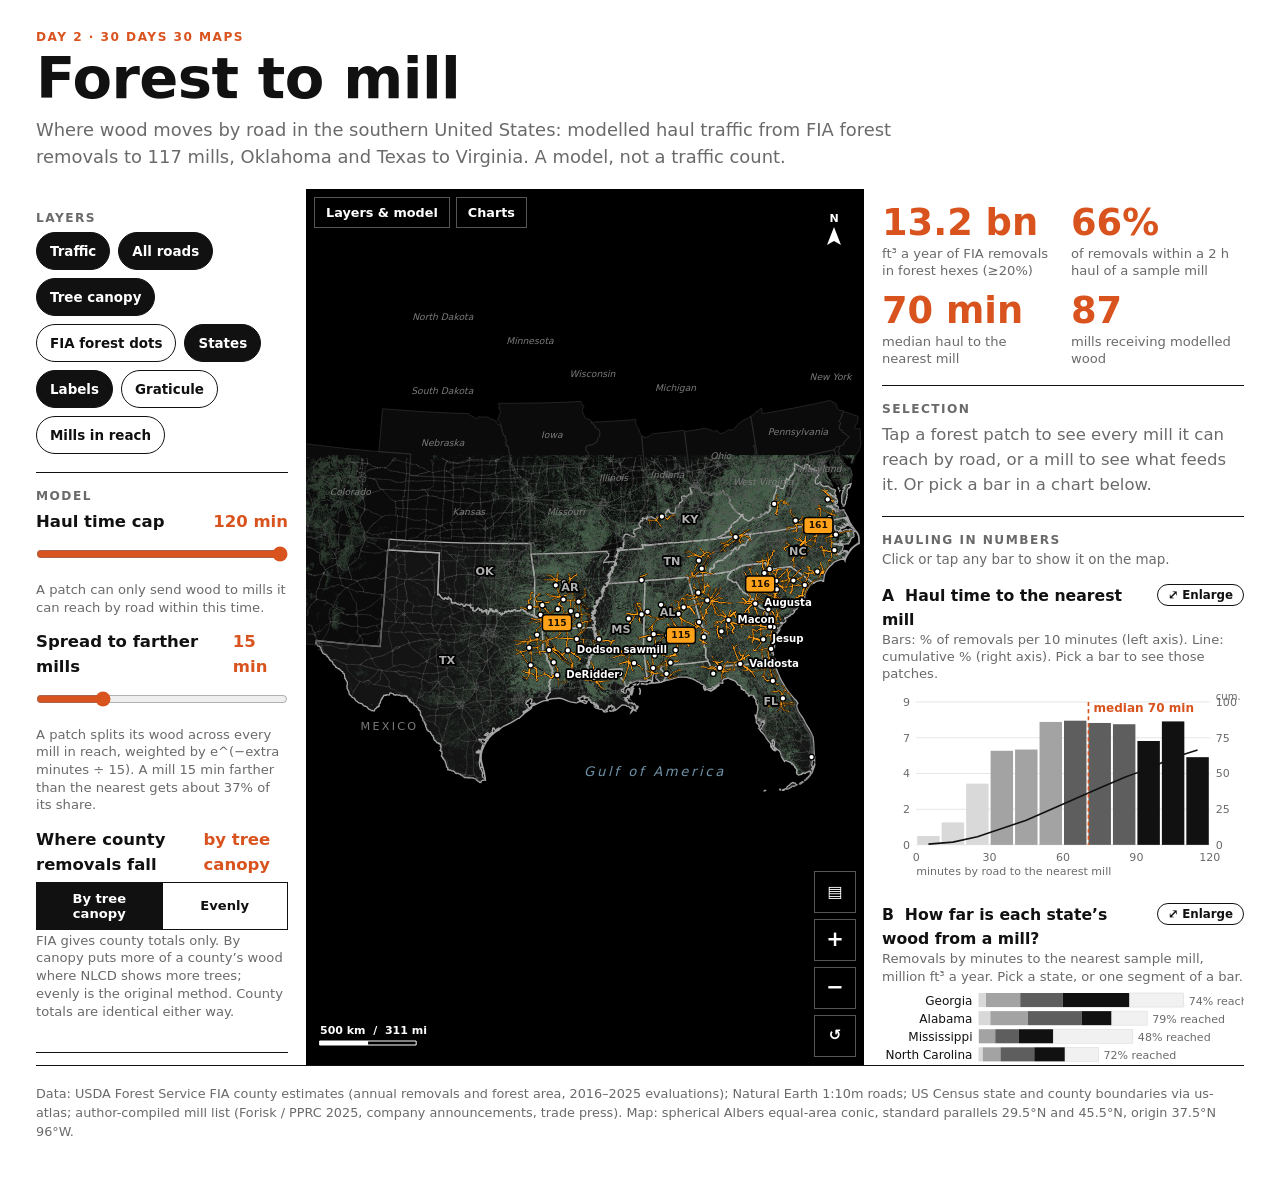
==== forest-to-mill/index.html @ 90a49444 "Add Forest to mill (Day 2): web map, static maps, GeoPackage Modelled wood-haul traffic from FIA for" ====
<!doctype html>
<html lang="en">
<head>
<meta charset="utf-8">
<meta name="viewport" content="width=device-width,initial-scale=1,viewport-fit=cover">
<meta name="color-scheme" content="light">
<title>Forest to mill</title>
<meta name="description" content="Modelled wood-haul traffic from FIA forest removals to 117 mills across 13 southern states.">
<style>
:root{
  --ink:#111;--mut:#6a6a6a;--rule:#dcdcdc;--bg:#fff;--acc:#d9531e;--map:#000;
  --gut:clamp(14px,4vw,36px);--maph:44svh;
  --font:Candara,Optima,"Segoe UI",system-ui,-apple-system,Roboto,sans-serif;
}
*{box-sizing:border-box}
html{-webkit-text-size-adjust:100%}
body{margin:0;background:var(--bg);color:var(--ink);font:400 clamp(15px,1.1vw + 12px,16.5px)/1.5 var(--font);padding-bottom:env(safe-area-inset-bottom)}
button{font-family:inherit}
.wrap{max-width:1700px;margin:0 auto;padding:0 var(--gut)}
.top{padding:clamp(14px,3vw,28px) 0 clamp(10px,2vw,18px)}
.kicker{margin:0 0 .35em;font-size:.76rem;letter-spacing:.12em;text-transform:uppercase;color:var(--acc);font-weight:700}
h1{margin:0;font:700 clamp(2rem,7vw,3.6rem)/1 var(--font);letter-spacing:-.01em}
.dek{margin:.5em 0 0;max-width:48em;color:var(--mut);font-size:clamp(.98rem,2.2vw,1.12rem)}
/* ---- shell: phone = map pinned on top, panels scroll beneath ---- */
.app{display:grid;grid-template-columns:minmax(0,1fr);grid-template-areas:"map" "left" "right";gap:0}
.mapcol{grid-area:map;position:sticky;top:0;z-index:20;background:var(--bg);padding:8px 0}
.mapwrap{position:relative;background:var(--map);width:100%;height:var(--maph);min-height:220px;overflow:hidden;touch-action:none}
canvas{position:absolute;inset:0;width:100%;height:100%;display:block;cursor:grab}
canvas:active{cursor:grabbing}
.zoom{position:absolute;right:8px;bottom:8px;display:flex;flex-direction:column;gap:6px}
.zoom button{width:42px;height:42px;border:1px solid #555;background:rgba(0,0,0,.72);color:#fff;font:600 21px/1 var(--font);cursor:pointer}
.zoom button:active{background:#222}
.chip{position:absolute;left:8px;bottom:44px;right:64px;display:none;background:rgba(0,0,0,.86);border:1px solid #484848;color:#fff;padding:7px 10px;font-size:.88rem;line-height:1.3;max-width:420px}
.chip.on{display:flex;gap:10px;align-items:flex-start}
.chip b{display:block}.chip small{color:#bbb}
.chip button{margin-left:auto;background:none;border:0;color:#fff;font-size:22px;line-height:1;padding:0 4px;cursor:pointer}
.hint{position:absolute;left:8px;top:8px;color:#a0a0a0;font-size:.74rem;pointer-events:none}
.ptog{display:none;position:absolute;left:8px;top:8px;gap:6px}
.ptog button{background:rgba(0,0,0,.72);border:1px solid #555;color:#fff;font:600 .8rem var(--font);padding:7px 11px;cursor:pointer}
.ptog button[aria-pressed=false]{color:#999}
/* side panels */
.side{min-width:0;padding:0 0 28px}
#left{grid-area:left;padding-top:6px}
#right{grid-area:right}
section.blk{padding:16px 0 18px;border-top:1px solid var(--ink)}
section.blk:first-child{border-top:0}
h2{margin:0 0 .6em;font:700 .76rem var(--font);letter-spacing:.12em;text-transform:uppercase;color:var(--mut)}
.layers{display:flex;flex-wrap:wrap;gap:8px}
.layers button{border:1px solid var(--ink);background:#fff;color:var(--ink);font:600 .84rem var(--font);padding:8px 13px;border-radius:999px;cursor:pointer;min-height:38px}
.layers button[aria-pressed=true]{background:var(--ink);color:#fff}
.ctl{margin:0 0 14px}
.ctl label{display:flex;justify-content:space-between;gap:12px;font-weight:700}
.ctl output{font-variant-numeric:tabular-nums;color:var(--acc)}
.ctl small{display:block;color:var(--mut);margin-top:2px;font-size:.82rem;line-height:1.35}
input[type=range]{width:100%;height:34px;margin:2px 0;accent-color:var(--acc)}
.legend{display:grid;gap:7px;font-size:.85rem;color:var(--mut)}
.legend span{display:flex;gap:10px;align-items:center}
.legend i.l{display:inline-block;background:var(--acc);width:30px}
.lk{display:inline-block;background:#000;color:#ddd;padding:3px 9px;min-width:104px;font-size:.82rem;line-height:1.2}
.figs{display:grid;grid-template-columns:repeat(2,1fr);gap:14px 16px}
.fig b{display:block;font:700 clamp(1.7rem,6vw,2.3rem)/1 var(--font);color:var(--acc);font-variant-numeric:tabular-nums}
.fig span{display:block;font-size:.82rem;color:var(--mut);margin-top:.25em;line-height:1.3}
#sel .nm{font:700 1.2rem/1.2 var(--font)}
#sel table{width:100%;border-collapse:collapse;margin-top:8px;font-size:.9rem}
#sel td{padding:5px 0;border-bottom:1px solid var(--rule)}#sel td:last-child{text-align:right;font-variant-numeric:tabular-nums;white-space:nowrap}
.muted{color:var(--mut)}
.btn{border:1px solid var(--ink);background:#fff;color:var(--ink);font:600 .82rem var(--font);padding:6px 12px;border-radius:999px;cursor:pointer}
.btn:hover{background:var(--ink);color:#fff}
figure{margin:0 0 24px}
figcaption{margin-bottom:6px}
figcaption b{display:block;font-size:.98rem}
figcaption span{display:block;color:var(--mut);font-size:.82rem;line-height:1.3}
.minis{display:flex;gap:6px;margin-top:6px}
svg{display:block;width:100%;height:auto;overflow:visible}
svg text{font-family:var(--font)}
[data-act]{cursor:pointer}
[data-act]:focus-visible{outline:2px solid var(--acc);outline-offset:1px}
details{border-top:1px solid var(--rule);padding:11px 0}
details:last-of-type{border-bottom:1px solid var(--rule)}
summary{cursor:pointer;font-weight:700;list-style:none;display:flex;justify-content:space-between;align-items:center;min-height:26px}
summary::after{content:"+";font-size:1.3rem;color:var(--mut)}details[open] summary::after{content:"–"}
details p{margin:.55em 0 0;color:#333;font-size:.92rem}
footer{padding:18px 0 36px;border-top:1px solid var(--ink);font-size:.8rem;color:var(--mut);line-height:1.5}
/* ---- tablet: map left (pinned), both panels in one side column ---- */
@media(min-width:700px){
  :root{--maph:62svh}
  .app{grid-template-columns:minmax(0,1.35fr) minmax(0,1fr);grid-template-areas:"map left" "map right";column-gap:26px;grid-template-rows:auto 1fr}
  .mapcol{top:12px;align-self:start;padding:0}
  .mapwrap{height:calc(100svh - 24px)}
  .figs{grid-template-columns:repeat(2,1fr)}
  #msize{display:none}
}
/* ---- desktop: left panel | map | right panel, each scrolls on its own ---- */
@media(min-width:1100px){
  .app{--lw:270px;--rw:380px;grid-template-columns:var(--lw) minmax(0,1fr) var(--rw);grid-template-areas:"left map right";column-gap:0;grid-template-rows:auto}
  .app.hl{--lw:0px}.app.hr{--rw:0px}
  .side{position:sticky;top:12px;max-height:calc(100svh - 24px);overflow:auto;padding:0 18px 20px;scrollbar-width:thin}
  #left{padding-left:0}#right{padding-right:0}
  .app.hl #left,.app.hr #right{visibility:hidden;padding:0;overflow:hidden}
  .mapcol{top:12px;padding:0}
  .mapwrap{height:calc(100svh - 24px)}
  .ptog{display:flex}
  .hint{display:none}
}
.pop{position:fixed;left:0;right:0;bottom:0;max-height:52svh;background:#fff;border-top:2px solid var(--ink);z-index:60;display:flex;flex-direction:column;touch-action:pan-y;padding-bottom:env(safe-area-inset-bottom)}
.pop[hidden]{display:none}
.pop header{display:flex;align-items:center;gap:8px;padding:8px 12px;border-bottom:1px solid var(--rule)}
.pop .tabs{display:flex;gap:6px}
.pop .tabs button{border:1px solid var(--ink);background:#fff;color:var(--ink);font:600 .8rem var(--font);padding:5px 12px;border-radius:999px;cursor:pointer}
.pop .tabs button[aria-pressed=true]{background:var(--ink);color:#fff}
.pop .x{margin-left:auto;background:none;border:0;font-size:24px;line-height:1;cursor:pointer;padding:2px 8px;color:var(--ink)}
.popb{overflow:auto;padding:12px 14px 18px;overscroll-behavior:contain}
@media(min-width:700px){.pop{position:absolute;left:8px;top:54px;bottom:auto;right:auto;width:min(340px,calc(100% - 16px));max-height:calc(100% - 66px);border:1px solid var(--ink)}}
.exp{float:right;margin:0 0 4px 10px;border:1px solid var(--ink);background:#fff;color:var(--ink);font:600 .74rem var(--font);padding:3px 10px;border-radius:999px;cursor:pointer;white-space:nowrap}
.exp:hover{background:var(--ink);color:#fff}
figcaption[data-act=expand]{cursor:zoom-in}
.full{position:fixed;inset:0;z-index:100;background:#fff;display:flex;flex-direction:column}
.full[hidden]{display:none}
.fullbar{display:flex;align-items:center;gap:14px;padding:12px var(--gut);border-bottom:2px solid var(--ink)}
.fullt{font:700 clamp(1.1rem,3vw,1.7rem)/1.2 var(--font)}
.fullhint{color:var(--mut);font-size:.85rem;margin-left:auto;text-align:right}
.fullbar .x{background:none;border:0;font-size:32px;line-height:1;cursor:pointer;padding:0 6px;color:var(--ink)}
.fullbody{flex:1;overflow:auto;padding:18px var(--gut) 30px;display:flex;flex-direction:column;align-items:center}
.fullbody figure{width:100%;max-width:1300px;margin:0}
.fullbody figcaption{cursor:default}
.fullbody figcaption b{display:none}
.fullbody figcaption span{font-size:clamp(.92rem,1.6vw,1.1rem);margin-bottom:10px}
.fullbody .exp{display:none}
.fullbody svg{width:100%;height:auto;max-height:calc(100svh - 200px)}
@media(max-width:699px){.fullbody svg{min-width:560px;max-height:none}.fullhint{display:none}}
.seg{display:flex;margin-top:4px}
.seg button{flex:1;border:1px solid var(--ink);background:#fff;color:var(--ink);font:600 .82rem var(--font);padding:8px 8px;cursor:pointer}
.seg button+button{border-left:0}
.seg button[aria-pressed=true]{background:var(--ink);color:#fff}
@media(prefers-reduced-motion:reduce){*{scroll-behavior:auto!important}}
</style>
</head>
<body>
<div class="wrap">
<header class="top">
  <p class="kicker">Day 2 &middot; 30 Days 30 Maps</p>
  <h1>Forest to mill</h1>
  <p class="dek">Where wood moves by road in the southern United States: modelled haul traffic from FIA forest removals to 117 mills, Oklahoma and Texas to Virginia. A model, not a traffic count.</p>
</header>

<main class="app" id="app">
  <div class="mapcol">
    <div class="mapwrap" id="mapwrap">
      <canvas id="cv" role="img" aria-label="Map of modelled wood-haul traffic. Drag to pan, pinch or scroll to zoom, tap a forest patch or a mill for detail."></canvas>
      <div class="ptog"><button id="tl" aria-pressed="true">Layers &amp; model</button><button id="tr" aria-pressed="true">Charts</button></div>
      <div class="hint" id="hint">Drag &middot; pinch &middot; tap</div>
      <div class="chip" id="chip"><div id="chiptxt"></div><button id="chipx" aria-label="Clear selection">&times;</button></div>
      <div class="zoom"><button id="gbtn" aria-label="Show graphs" style="font-size:16px">&#9636;</button><button id="zin" aria-label="Zoom in">+</button><button id="zout" aria-label="Zoom out">&minus;</button><button id="zreset" aria-label="Reset view" style="font-size:15px">&#8634;</button><button id="msize" aria-label="Change map height" style="font-size:15px">&#8597;</button></div>
    </div>
    <div class="pop" id="pop" hidden role="dialog" aria-label="Graphs">
      <header><div class="tabs"><button data-act="poptab" data-tab="sel" aria-pressed="true">This selection</button><button data-act="poptab" data-tab="all" aria-pressed="false">All graphs</button></div><button class="x" data-act="popx" aria-label="Close graphs">&times;</button></header>
      <div class="popb" id="popb"></div>
    </div>
  </div>

  <aside class="side" id="left" aria-label="Layers and model">
    <section class="blk"><h2>Layers</h2>
      <div class="layers" id="layers">
        <button data-l="traffic" aria-pressed="true">Traffic</button>
        <button data-l="roads" aria-pressed="true">All roads</button>
        <button data-l="canopy" aria-pressed="true">Tree canopy</button>
        <button data-l="forest" aria-pressed="false">FIA forest dots</button>
        <button data-l="states" aria-pressed="true">States</button>
        <button data-l="labels" aria-pressed="true">Labels</button>
        <button data-l="grat" aria-pressed="false">Graticule</button>
        <button data-l="heat" aria-pressed="false">Mills in reach</button>
      </div></section>
    <section class="blk"><h2>Model</h2>
      <div class="ctl"><label for="cap">Haul time cap <output id="capv">120 min</output></label>
        <input id="cap" type="range" min="30" max="120" step="10" value="120"><small>A patch can only send wood to mills it can reach by road within this time.</small></div>
      <div class="ctl"><label for="sp">Spread to farther mills <output id="spv">15 min</output></label>
        <input id="sp" type="range" min="0" max="60" step="5" value="15"><small id="spn"></small></div>
      <div class="ctl"><label>Where county removals fall <output id="apv">by tree canopy</output></label>
        <div class="seg" id="apport" role="group" aria-label="How county removals are placed"><button data-v="canopy" aria-pressed="true">By tree canopy</button><button data-v="even" aria-pressed="false">Evenly</button></div>
        <small>FIA gives county totals only. By canopy puts more of a county&rsquo;s wood where NLCD shows more trees; evenly is the original method. County totals are identical either way.</small></div></section>
    <section class="blk"><h2>Legend</h2>
      <div class="legend" id="legend"></div></section>
    <section class="blk"><h2>Label types</h2>
      <div class="legend">
        <span><b class="lk" style="letter-spacing:.22em;font-weight:700;color:#bbb">OKLAHOMA</b>Study state</span>
        <span><em class="lk" style="color:#777">Missouri</em>Neighbouring state</span>
        <span><em class="lk" style="color:#6f93a8;letter-spacing:.14em">Gulf</em>Water body</span>
        <span><b class="lk" style="color:#fff">Macon</b>Mill</span>
        <span><b class="lk" style="background:#000"><span style="background:#ffa21a;color:#1a1000;padding:1px 6px;border-radius:3px">257</span></b>Busiest road segments, million ft³/yr</span>
      </div></section>
  </aside>

  <aside class="side" id="right" aria-label="Selection and charts">
    <section class="blk" aria-label="Key figures"><div class="figs" id="figs"></div></section>
    <section class="blk"><h2>Selection</h2><div id="sel" aria-live="polite"></div></section>
    <section class="blk"><h2>Hauling in numbers</h2><p class="muted" style="margin:-4px 0 14px;font-size:.84rem">Click or tap any bar to show it on the map.</p><div id="charts"></div></section>
    <section class="blk"><h2>Read before citing</h2>
      <details><summary>How the traffic is built</summary><p>Each forest hex (842 km&sup2;) sends its FIA removals to every mill within the haul cap, weighted by travel time: a mill as many minutes farther than the nearest as the spread setting receives about 37% of the nearest mill&rsquo;s share. Spread zero means the nearest mill only, the original model. Road thickness is the wood summed over every route crossing a segment; each haul counts once, and the empty return uses the same road.</p></details>
      <details><summary>What &ldquo;forest&rdquo; means here</summary><p>FIA forest land is land at least 10% stocked with trees, at least 1 acre and 120 ft wide; it excludes urban and farm trees. FIA reports county totals, so every hex takes its county&rsquo;s share, and where dots fall inside a hex is illustrative. Each dot is about 19&nbsp;km&sup2; of forest. Hexes under 20% forest are drawn but not treated as wood sources.</p><p>The grey-green underlay is the USFS NLCD tree canopy cover (percent of each 30&nbsp;m pixel under tree crowns, v2025-6), averaged to 2&nbsp;km, for 2021. It is a satellite-modelled measure and is not the FIA definition of forest: it includes street and yard trees and can miss open woodland. FIA gives only county totals, so you can place each county&rsquo;s removals evenly across its hexes or in proportion to canopy; county totals are the same either way.</p></details>
      <details><summary>Limits of the data</summary><p>Mills are a 117-mill sample with no recorded closure, so empty areas (Texas, Oklahoma, Kentucky) show missing mills as much as distance. Roads are Natural Earth 1:10m major roads; speeds of 48&ndash;80 km/h and 1.10 circuity are assumed. Mill capacity and species are ignored, and there are no truck-route or weight limits.</p></details>
    </section>
  </aside>
</main>
<footer>
  Data: USDA Forest Service FIA county estimates (annual removals and forest area, 2016&ndash;2025 evaluations); Natural Earth 1:10m roads; US Census state and county boundaries via us-atlas; author-compiled mill list (Forisk / PPRC 2025, company announcements, trade press). Map: spherical Albers equal-area conic, standard parallels 29.5&deg;N and 45.5&deg;N, origin 37.5&deg;N 96&deg;W.
</footer>
</div>

<div class="full" id="full" hidden role="dialog" aria-modal="true" aria-labelledby="fullt">
  <div class="fullbar"><div class="fullt" id="fullt"></div><span class="fullhint" id="fullhint"></span><button class="x" id="fullx" aria-label="Close enlarged graph">&times;</button></div>
  <div class="fullbody" id="fullb"></div>
</div>
<script type="application/json" id="data">{"n":43419,"e":"MdcLCj/XLQo21yvvSddE7zrXe/1E11b9NteiAT7XmwE21yUIW9cgCD3XFf9S1yL/P9ccAFDXRQA+15sBQNeRAT/XLQpF11MKRNdW/V3XKv1A15EBWteKAUnXRO9k11vvRddTCmvXggpO1zIPmNdCD1LXIv9l1x//UNdFAFfXrgBX164AfdcvAV3XKv1i1wT9W9cgCGLXJQhi123z+9eI82LXBP1y1/r8YNeFAWnXggFz138BadeCAWLXJQik1xsIZNdb73HXde9n1xjwaNcw8GfXGPB418jvZdcf/3vXJ/9q11/r5Ndo62jXMPDC19fwadeEAXPXlAFr14IKkNfACnHXde9418jvdNfY94TXzvdy1/r8j9cA/XTXTAF811ABgddSAXzXUAGN11gBgddSAXPXfwF+13QBc9eUAXvXyQF71yf/hdcm/3vXyQGW1+wBfNdd7Y/XTe2A10gBgNdLAYHXUgGA10sBgtdhAYHXUgF+13QBgtdhAYTXzveU17n3hdcm/7LXKP+P103tq9dE7Y/XAP2e1wD9jddYAbbXVQGU17n3l9ed95DXwAqr19QKl9ed96zXkfeW1+wBpNcmApjXQg+i11gPntcA/bfXC/2i1/YHpNcbCKLX9gfD18gHpNcmAr/XQAKr10Tt49c77azXkffc14X3q9fUCsHX2wqy1yj/6NcR/7fXC/3P1/z8ttdVASjYQwG/10ACyNdWAsHX2wrx1/YKwtfX8P7XOvHD18gHzNe3B8jXVgLN13sCytfEAs3XewLK18QC29caA8/X/Pzj1+f8zNe3B9/XPwfc14X3AdiS99vXGgPi1yED39c/B/DXFAfk12jrZNhr6+PXO+0n2Bzt49fn/PnX4vzi1yED49ctA+PXLQPx1y8D6NcR/+rXFv/q1xb/BdgX//HXLwP71zYD8NcUByDYxwbx1/YKJ9goC/vXiPMi2Jnz+dfi/BbY1vz71zYDENhgA/7XOvEl2GzxAdiS9xHYkPcF2Bf/DNgk/wzYJP8T2Cr/EdiQ9xvYi/cQ2GADF9hnAxbY1vwq2NT8E9gq/yrYIP8b2Iv3H9hx9xfYZwMh2HwDH9hx9y/YZfcg2McGJdizBiDYxwYx2NIGJdhs8b7Y5/Ei2JnzL9iZ8yHYfAMo2HUDJdiRBiXYswYl2JEGOthbBifYHO1C2ObsKtjU/FjYt/wq2CD/OtgI/yjYQwE/2DQBKNh1AzXYcwMn2CgLPdgzCy/YmfN92GvzL9hl943YYPcx2NIGk9jKBjXYcwM/2HgDOtgI/1XY9P462FsGTtg0Bj3YMwtQ2DELQtjm7GDYWOw/2DQBUtg0AT/YeANe2I4DRNjrA03Y3gNE2OsDSdj6A03Y3gN02MoDSdj6A0nYHARJ2BwEWdgpBFLYNAF32EkBTtg0Bl3YBwZQ2DELatg3C1XY9P5n2PD+WNi3/IrYo/xZ2CkEX9g8BGDYWOx42CLsXtiOA2jYngNf2DwEa9hJBF3YSgVj2HYFXdhKBX/Y7QRe2MYFXdgHBl7YxgVr2JEFZNhr64rYY+tj2HYFa9iRBWfY8P6E2Nz+aNieA3TYygNr2EkEhthfBGrYNwt/2EQLeNgi7LfY1et32EkBfdhiAX3Ya/OR2FnzfdhiAY/YcQF/2O0EmdiUBH/YRAu/2FILhNjc/qLY1/6G2F8Ekdh3BIrYY+vU2EPrjdhg96LYXPeK2KP8pNiT/JHYWfOs2Bfzj9hxAbzYewGR2HcEmdiUBJPYygbk2IkGk9g2DJLYaQyT2DYMltgjDJLYaQyW2IgMltgjDKDYDQyW2IgMlNiiDJTYogye2OQMothc98PYSPei2Nf+stjL/qDYDQy72OcLntjkDKDYFA2g2BQNntgoDZ7YKA2f2EYNn9hGDaTYWg2k2JP8s9iS/KTYWg2j2HUNo9h1DafYhA2n2IQNvtiLDazYF/PG2P7ys9iS/MDYhfyy2Mv+ytjJ/rfY1evI2K7ru9jnC9jYxgu+2Ofx8tgc8sDYhfzx2GL8vNh7AdbYdAG/2FILAdlNCwHZTQsB2U0LBtlNCwHZTQu+2IsNx9iTDcPYSPfY2EL3x9is6+fYd+vI2K7rCtm+68bY/vLd2PjyytjJ/tPY1v7H2JMN89iWDdTYQ+vs2EDr09jW/gXZ5v7Y2EL38thF99bYdAHj2GMB2NjGC+jYvAvd2Pjy8tj58uPYYwHz2DYB59h36/LYO+vk2IkG+diHBujYvAv32KsL7NhA6/DYOuv+2CPr8Ng66/LYHPIL2Tzy8tj58hnZFPPy2EX3HNlZ9/HYYvwo2Ub889g2AT3ZIwH32KsLCNmeC/PYlg0P2cEN+diHBgrZfwb+2CPrE9nz6gHZTAsB2U0LAdlnCwHZTQsB2WcLCNlvCwXZ5v4P2dn+BtlNCxzZUgsK2b7rYNnj6wvZPPIa2VryCtl/BirZfwYI2W8LD9mJCwjZngsP2YkLD9nZ/iXZ2f4P2cENHtn1DRPZ8+o+2VbqGtla8iLZfPIZ2RTzJtkY8x7ZtPMm2RzzHtm08zDZBvQc2Vn3ZNlu9xzZUgtD2U0LHtn1DSjZ/g0i2XzyI9mH8ibZGPMj2YfyKNlG/DzZL/wl2dn+PNny/ijZ/g052QMOKtmH8kfZhfIq2X8GOdldBi3ZKg452QMOLdkqDjvZSw4w2Qb0UdlY9DzZL/xO2RL8PNny/k/Z8f492SMBQ9kHATnZXQZN2U8GO9lLDkjZWQ4+2VbqUtkj6kfZhfJi2XjyQ9kHAXHZCQFD2U0L3tlnC0jZWQ5f2W4OUdlY9IPZuPSl2fv0g9m49E7ZEvxp2f77T9nx/nDZ+/5N2U8GYtlDBlLZnOlU2RPqUtmc6WTZcOlU2RPqUtkj6mDZ4+uK2fDrX9luDmDZog5g2aIOjdnMDmTZcOmL2THpYtl48oHZbvJk2W73KdqD92LZQwaV2TcGadn++9fZ8ftu2afpddml6XDZ+/572QX/cdkJAYbZ/wB12aXpi9mE6XvZBf+p2RT/gtkC6YbZ+uiB2W7ymdlc8ojZ8uiG2frohtn/AM7ZHAGJ2VrosdlI6IvZMemQ2SDpi9mE6aLZkumK2fDrktnr643ZzA662coOkNkg6ZjZFumS2evrndnz64/ZsvSf2av0lNnv6JTZ8eiW2QDplNnx6JjZFumW2QDpldk3BqHZPQaY2RbppdkP6ZnZXPKu2VTyndnz6/DZ9Ouf2av0qNqh9KHZPQas2VUGpdkP6azZDunC2Q3prNkO6aLZkumw2ZHppdn79MTZSvWp2RT/3dka/6zZFOm32TnpsNmR6bTZmumu2VTyfdox8qzZVQYJ2nEGsdlI6N3ZUei02Zrpv9mV6cHZlOm/2ZXpt9k56b/ZlenD2bfpv9mV6brZyg7M2csOwtkN6dTZF+nC2Q3p39kI6cHZlOkd2ovpw9m36STa5enE2Ur1zdlw9c3ZcPXU2eP1ztnT+tPZ8/rO2dP629mw+svZSvvS2Vb7y9lK+9TZMfvN2Xz70tlW+83ZfPvh2ab7ztkcAeXZHwHM2csO5NnIDtPZ8/rR2Sf70dkn+9TZMfvU2RfpWNof6QzbKulY2h/p1Nnj9e/ZNvbX2fH769nb+93ZUejx2Yno3dlJ+trZdfrd2Un66Nku+trZdfrj2Zb629mw+uPZlvrd2Rr/59kS/9/ZCOnw2QDp4dmm+/LZuPve2WcL8tlhC+fZEv8D2hn/5dkfAfnZDwHk2cgO7NnMDubZKg/y2QMP5tkqD/7ZRQ/o2S76/tkg+urZzPvr2dv76tnM+/LZuPvs2cwOAdroDvHZiegY2pzo8NkA6TDau+jw2fTrJdoI7O/ZNvYe2qL29dnw+fjZzvn12fD5+9kA+vLZYQsW2mIL8tkDDwHa6A742c75Ddq0+fvZAPr+2SD6+dkPAQTaEgH+2UUPD9pNDwPaGf8Q2iH/BNoSATTaMwEJ2nEGQtqKBgzaqPkN2rT5DNqo+R/alfkQ2iH/Edo7/xHaO/8m2kv/GNqc6D/aougW2mILLdpeCx3ai+ko2ofpHtqi9oPaU/cf2pX5Mtqd+Sjah+ky2m7pJNrl6Tra/Okl2gjsKNtJ7SbaS/822mL/KdqD92zasPct2l4LP9pUCzDau+g82qnoPNqp6EDao+hD2p7oQNqj6DLabula2i7pMtqd+VXanPk22mL/O9qC/zfajP872oL/N9qM/0fapP802jMBQtozATzaqehO2sDoOtr86RTbNOs/2lQLVdpTC0PanuiJ2jboRNqz/0fapP9E2rP/XNqy/0LaMwFq2ikBQtqKBmXaigZO2sDoWNof6VraLulY2h/pTNqH+VHad/lM2of5Vdqc+VHad/lq2mD5VdpTC4DaQAtc2rL/ddqp/2XaigaJ2n4GbNqw95naq/ea2qv3mdqr95zaqvea2qv3atpg+ZLaQvlq2ikBdNoeAWraKQGF2jsBddqp/5Par/902h4BgNrmAH3aMfKk2jHygNrmAJPa2ACA2kALkNpKC4PaU/ed2pn3hdo7AZHaSgGD2hgLhNo4C4PaGAuP2gsLido26MLaweeJ2vD3odrv94nafgay2n8GkdpKAaTadQGP2gsLldrvCpDaSgvQ2kQLktpC+bHaDvmT2q//o9qo/5Pa2ACf2sUAldrvCqba4QqZ2qj3mtqr96na2vea2qv3mdqoAJ/axQCZ2qgAptqTAJ3amfeo2qX3rNqr96japfec2qr3qNql96japfep2qT3sNqh96napPfI2pb3sNqh957abgCj2mIAntpuAKbakwCk2jHyz9oz8qHa7/ey2uf3strn97Ta5ve92uL3tNrm96PaqP+92oD/o9piALjaUACk2nUBytqQAajaofSx2pX0qdra97La5/e52vL3strn96ba4Qqu2r8Krtq/CsDaoAqx2pX0uNp+9LLapPfL2uD3y9rg98va4ff22kn4y9rh97HaDvm+2vL4stp/BuTahwa42n700tqA9LjaUADl2j0Avdri98va4PfP2uD3y9rg97za1/i+2vL4vNrX+MHauvi92oD/0Np5/8Lawece22Dnwdq6+Ovak/jA2qAKFNuFCsjalvcO22f3ytqQAdbapAHP2jPyANs08tLagPTw2pv00Np5//Xaf//Q2kQLXtuSC9bapAHc2r0B3Nq9AeHawAHh2sAB5NrPAePaGgDx2jQA49oaAA7b4P/l2j0A8do0AOTazwHz2ucB5NqHBgLbnQbr2pP4+dqE+PDam/QO24/07tr7AfTa8QHu2vsBHdsSAvXaef/12n//9NqU//Xaf//12nn/Attz/2TbQ/8C23P/9dp///Xaf/8C23P/9dp///TalP8I28f/89rnAfTa8QH22kn4Gdtz+EPbqPgZ23P4+dqE+BLbefj22lAPc9tDDwDbNPIk2xzyAtudBmrbsgYI28f/Dtvg/[base64]/Ft28vxS9tSCmLbUApR2wQCVdsPAlDbGwJS20gCUNsbAlXbDwJS20gCV9tVAlbbovR027P0V9tVAmrbbQJd21z3Zttl917bkguH25ULYttQCnTbNgpm22X3fNtj92TbQ/+M207/bNsg6ZDbEOlt28vxiNu78WrbbQJ/24QCatuyBoHbsQZv2yPnidvz5nTbs/SG28L0dNs2CofbIwpz20MPztssD3zbBuyY2zXsfNtj97Tbhvd/24QCo9uXAoHbsQah25YGhtvC9I7b0vSJ2/PmrtvO5ojbu/GY273xh9sjCp/bGwqH25ULttuJC5DbEOmw2wvpjtvS9Mvb6vSM207/nttG/5jbNez026PtmNu98b/bkvGe20b/s9tI/5/bGwqr2w4Ko9vu/KHbAf2j2+783NvM/KHbAf2+2yP9o9uXAsrbvgKh25YGytuNBqfbWv6q20D+p9ta/qrbj/6o26r+qtuP/qjbqv6728v+rtvO5srbrOaq2+b4FNwd+arbQP682y7+q9sOCrDb/gmw2wvp5NsP6bPbCf+z20j/s9sJ/73b2f6w2/4JvtvxCbTbhve924P3ttuJCzPcgwu924P3Q9wq97zbLv7W28f9u9vL/r3b2f7C2+PuxNt778Lb4+7K27Huwdu878Tbe+/B27zv1tsX8L/bkvHt23rxvtsj/cLbNf3C2zX91dtG/b7b8QnN29wJytus5s/bnubK27Hu3NuM7svb6vT22/b0ytu+AurbzALK240G89t3BtDbd+bP257m0Nt35hfcMebN29wJ0tu/Cc7bLA/72ycP1tsX8OfbTvDV20b90tuX/dLbl/3W28f90tu/Cefbhgnc24zu7tsR7tzbjO7+24ju3NvM/PbbhPzk2w/p+dsh6efbTvD523Pw6tvMAgjc0wLu2xHu+dvw7fnb8O352+/t/tvg7fnb7+3t23rxJtx08fTbo+3/26nt89t3BlPcLAb52yHpF9wf6fbb7u352/DtBdz87fnb8O3523PwIdyc8Pbb9vQ53B319tuE/Avcavz+2+Dt/9up7f7biO4W3JHu+9snDyfcKg8F3PztHdz97Qjc0wKp3MMCC9xq/DHcVfwX3DHmPdwg5hfcH+mR3OjoFtyR7mnc2+4U3B35NNw1+Rfc3Po03Nf6Hdz97Szc8+0h3Jzwodzy8KHc8vCh3PLwJtx08TPcZ/En3CoPWtw8Dyzc8+083PPtM9xn8U/cZPE03DX5ftxC+TTc1/pt3MP6MdxV/HncP/wz3IMLTNySCzncHfVa3DH1Pdwg5lrcHeY83PPtSNzp7UPcKvep3O72SNzp7Xbc5u1M3JILaNyYC0/cZPFg3ELxU9wsBovcFAZa3B3mktw05lrcMfV03Cf1Wtw8D23cOw9g3ELxgtwR8Wnc2+583NPuaNyYC2/coQtt3MP6idzC+m/coQuW3LQLbdw7D33cMg923Obthtzy7XTcJ/WK3CP1edw//JrcKPx83NPupNzV7n7cQvnX3Hn5fdwyD4jcIQ+C3BHxodzy8KTc7/Ch3PLwhtzy7anc7u2K3CP1p9wM9Yncwvqj3ND6iNwhD43cBw+L3BQGrNzvBY3cBw+c3O8Oktw05sXcM+aR3Ojo2N2B6JbctAur3KoLmtwo/KzcDvyc3O8OqdyjDqHc8vCq3P/wo9zQ+qjczvqk3NXuytzJ7qTc7/Cu3O3wp9wM9bPcCfWo3M76tNzB+qnc7u3D3PDtqtz/8MfcPfGp3O72y93O9qzcDvzB3NP7qdzDAuHctQKs3O8F2dzcBavcqgvX3HYLqdyjDrTckA6u3O3wBN3E8LPcCfXI3A31tNzB+t3cy/q03JAOzNyKDsHc0/vP3L77xdwz5ubcP+bF3Ontw9zw7cXc6e3T3OvtytzJ7s/czu7H3D3x0dxr8cjcDfUS3Tj1z9zO7uPc0u7P3L772Ny7+yHdoPvY3Lv7zNyKDu/cnw7T3Ovt69zg7dHca/Hh3Pjx19x5+RzdmfnZ3J3769yg+9fcsPvY3Lv72dzH+9jcu/vX3LD769yg+9ncx/v53Ov72dzcBefc3AXX3HYL6dxqC93cy/r73MH649zS7hjdEe/h3PjxG9028uHctQIK3YcC5tw/5vTcQObn3NwFB90ABuncags53UoL69zg7fjc6+3v3J8OBN2jDvTcQOYh3Rzm+Nzr7SLd3u373MH6H93I+vnc6/sC3f77At3++xXdEPwE3cTwHd228AfdAAYz3RkGBN2jDlLdlg4K3YcCJN16AhHdO+8Z3SzvEd077xndSu8R3VP7Et1t+xHdU/sb3UH7Et049SrdTfUS3W37Id2g+xXdEPwl3Rr8GN0R7xndLO8Z3UrvMN1R7xvdNvJJ3XbyG91B+x7dL/sd3bbwNt2d8BzdmflD3af5Ht0v+zHdE/sh3RzmTt0S5iLd3u1J3cPtId2g+zDduvsl3Rr8Mt08/CTdegIr3WQCKt1N9W/dbfUn3dX6Md34+ifd1for3c36V91n+ivdzfor3WQCRN08AjDdUe9j3XfvMd34+jHdE/sw3br7Zd3Z+zLdPPww3WX8MN1l/DfdkPwz3RkGPN0nBjbdnfBI3ZrwN92Q/[base64]/pe3U76XN2i8Hvdk/BY3a3yqt0u81jdnfl53UX5WN1zBm/dfAZj3Xfvkd2C72Xd2ft63e/7ad2o7Zrdm+1q3cf4gN1x+Gjds/x63a78Z90lC33dCQtn3SULmd1FC2fdhg613RkOb91t9ZTdafVv3XwGg918BnndRfmN3Tf5et3v+3ndBPx53QT8gd0X/HrdrvzB3bj8eN0zAnjdNAKM3e4CeN00An7diPB73ZPwft2I8JTda/B93QkLhd3nCoDdcfiK3UH4gd0X/KPdHfyD3XwGq91sBofdMQK53RIChd3nCpDd4AqM3Rn4it1B+IzdGfiT3QX4jd03+avdPPmM3e4Cr90GBJHdgu+y3Zrvk90F+Jzd0/eQ3eAKp92PCpTda/C03WXwlN1p9UPeRvWa3Zvts92E7Zzd0/fR3VD3m91wCaLdeQmb3XAJpt1QCZndRQu63UkLoN1V/qndI/6g3VX+qt2Z/qDdNQmk3QcJoN01CabdUAmi3XkJvt2ECaPdHfzE3Rr8pd34/ard0P2l3fj9qd0j/qTdBwnP3aMIp92PCsHdWQqq3S7ztt1p86vdPPmx3UX5qt3Q/bXdnf2q3Zn+qt3D/qrdw/663eX+q91sBrndbgax3UX5yt1O+a/dBgS83WoEsN3kCbHd7wmw3eQJst3ACbHd7wnG3RIKs92E7bzdme2y3Zrvvt2q77TdZfC73Wfwtt1p8+HdcvO13Z39yt1r/bbdl/+y3cf/tt2X/7jdcv+y3cf/t90GALLdwAm+3Z8Jtd0ZDs3d0A273Wfw3t1P8Lrd5f7B3RL/ud1E/7vdXf+53UT/wN0q/7vdXf+43XL/t90GAAbe/QC53RICJ968AbndbgYR3k8Gut1JC+TdQwu33WkNt91xDbfdaQ3M3TENt91xDcHddQ283Znt2d2j7b7dqu8Z3szvwN0q/8HdEv+83WoEzN1vBL7dhAnF3Y8JvN2eCcXdjwnE3Rr82d0i/MHduPzF3bz8xd28/MHdBf3B3QX9yt1r/cHdWQrG3RIKwd11Dcrdig3K3U75z91h+crdig3G3aINxt2iDc3d0A3L3c721d3V9s/dYfnY3WT5zN1vBAHeawTP3aMI1d19CMzdMQ3b3RwN0d1Q9/rdz/bY3YHoBt536Nndo+0D3qTt1d3V9vrdz/bY3WT54N1h+dndIvxJ3n781d19CObdbwje3U/w8t1A8NvdHA363REN4d1y8/zdl/Pg3WH58d1E+ejdzuV73oLl5t1vCOzdQQjt3TcI7N1BCOTdQwv73S0L7d1BCO/dOAj/3fsH7904CPLdQPAc3kbw8d1E+Q3eNvn83ZfzBN6W8/rdz/Yl3j/2+t3P9l3eu/b73S0LAd4LC/rdEQ1n3gsNAd5rBAzebwT/3fsHJN6cBwHeCwsU3gULBt536FTeb+gD3qTtFt6h7QTelvNA3uzzBt79AFfekQEE3vkFB97mBQTe+QUY3hUGB97mBSHeyQUN3jb5GN4h+QzebwRc3p0EEd5PBiTeUQYl3lEGJN5RBlneVwYl3lEGFN71Chje/goU3vUKNN6jChTeBQsY3v4KFt6h7Snele0Z3szvNd7P7xjeIfki3tj4GN4VBifeQAYc3kbwYt4G8CLe2PhA3rv4It67BSHeyQUi3rsFNd6cBSTeUwYt3tUGI96DByTejAck3pwHJN6MByPegwc53lQHKd6V7Tbele0p3hr2Jd4/9ineGvZ/3jb1J968AVzenQEo3gUHLd7VBijeBQc63kIHJ96MB0Hejwc23pXtPN6x7TXez+9y3r/vNd6cBVzePQU03qMKS96VCjzese1N3r3tOt5CBzneVAdA3uzzmN5D9EDeu/hz3pr4Qd6PB27emQdD3kb1Xd5E9Unefvxw3pH8S96VClvemQpN3r3tW9647VTeb+h53mjoW9647XXeo+1X3pEBWt6dAVneVwZy3lEGW96ZCoze8gpd3kT1hN4u9V3eu/Zm3sT2XN6dAQbfiAFc3p0Eb960BFzePQV23gQFYt4G8Hbe7O9m3sT2gd7D9mfeCw113gYNb960BHXexgRu3pkHg96mB3Lev++l3qTvpd6k76jeou+r3qDvqN6i73PemviN3pT4cN6R/MfesPxy3lEGh95FBnneaOih3mzodd6j7Y7ene123uzvgt7m73XexgR23gQFdd4GDYve8Ax73oLl3d5j5YLe5u+P3sPvf9429YbeM/Ww3iP1ht4z9YHew/YN36X2g96mB5DepQeH3kUGBd/ABYnehe2R3njtid6F7Y7ene2N3pT4yt52+Ize8gqw3hsLi97wDJve7AyR3njtq9507Y/ew++f3rLvkN6lB57erweY3kP0996T9Jve2wef3sgHm97bB5/e6geb3uwMrN7wDKHebOjK3mbon96y76XepO+n3p/vpd6k757erwef3sgHn97qB6/e8ger3nTtyt5j7aveoO/K3ojvsN4j9bbeFfWv3vIHtN75B7fe/Qe03vkHsN4bCyDfRgus3vAM2t4SDbPe+gfB3jYIs94TCbbewwiz3hMJwN5MCbbeFfXR3v/0t979B9jeAgi53nIIvd5aCLnecgjA3qgItt7DCMDeqAi93loIwt5PCMHeNgjC3k8IwN5MCcreWgnH3rD80968/MreZuhM33Hoyt5j7dHea+3K3ojvAN9/78redvjs3m/4yt5aCdzeaAnR3mvt5N5m7dHe//Tu3uj00968/O7e5PzY3gII694RCN3eY+Uf3zzl3N5oCeDeeAna3hIN7t4aDeDeeAns3oYJ5N5m7f3eWO3s3m/4Wd9i+OveEQgL3zAI7N6GCQjfhgnu3uj0Dt/Y9O7e5Pz03t787t4aDTjfHA303t78/N7E/Pfek/RS39n0/d5Y7R/fXe0A33/vR99N7/zexPwF3738Bd+9/B7fvvwF38AFON9+BQbfiAFD34cBCN+GCTzfvwkO39j0MN/U9A3fpfZR4Hf2UeB39lLgdvYT4Vv2UuB29gvfMAgf31YIHt++/D/fq/wf3zzlTd895R/fXe0x31vtH99WCD/fYAgg30YLUt9HCzHfW+0931DtMN/U9FLf2fQ4334FUd93BTzfvwll39UJON8cDUXfFw1G3xcNRd8XDVDfFA1G3xcNPd9Q7VffSu0/36v8o9+v/D/fYAhT31sIQ9+HAZTfXAFE3xQNRt8XDU/fHw1G3xcNR99N72HfVu9N3z3lXN+q5E3fPeWQ4D3lTN9x6JHfkehP38cMV9/9DE/fxwxf37AMUN8UDVbfCQ1P3x8Nc98uDVLf2fRl3930Ud93BW/ffAVT31sIgt9sCFLfRwt331ULV99K7V3fRe1Z32L4cN9y+Fff/QxW3wkNXN+q5ITfIORd30XtpN8y7V/fsAyX36AMYd9W72rfTe9l3930eN/Z9GXf1Ql/3/IJat9N73bfTu9w33L4p9/j+Kff4/in3+T49d+G+aff5Phv33wFkN+KBXPfLg163zUNdt9O73vfYe9439n0gN/b9JLf3vSA39v0eN/Z9B7gyfN331ULzt9EC3vfYe+D32Tvet81DYbfUw2B39b0jd/V9ILfbAjY32sIf9/yCYvfBwp+320Nht9TDX7fbQ2k34wNhN8g5Krf7OOD32Tvpt9d74vfBwqh3wQKkd+R6KHf1uiN39X0iuBm9JDfigXL36QFkt/e9Kzf8/SU31wBwd9QAZnfFgqf3yMKmd8WCqHfBAqX36AMqd+XDJ/fIwrA3zoKnd+bC6Dfowud35sLo9+VC6Dfowu0364Lod/W6Kvf6eik3zLtst8n7aXf5vin3+P4q9/d+Kff4/ij36/8qt+4/KPflQvh35ILpN+MDaPflQ2j35UNw9/HDarf7OM44TTipt9d78jfYO+q37j8s9/Z/Knflwyt32sMq9/p6BzgHOms3/P04N8z9avf3fiz37X4rd9rDLvfVgyy3yft098i7bPftfi/35n4s9/Z/L7f1vy0364L1d/qC7nfCg623x8Oud8KDsDf/A223x8Ovt9IDr7fbfjD3z/4vt9t+MDffvi+39b8y9/i/LvfVgzU3w8MvN/lDcPfxw283+UNwN/8Db7fSA7G310Ow98/+NnfK/jA3374v9+Z+MHfUAHu30kBwN86CurfPQrI32Dv099t78bfXQ7I32wOyN9sDtffYg7L3+L83d/k/MvfpAX3378Fzt9EC+XfRwvT3yLt6d8X7dPfbe9b4GTv1d/qC9nf9QvU3w8M2d/1C9ffYg7n33gO2d8r+OffF/jY32sIK+BjCODfM/UO4F313d/k/PrfAf3h35ILEeCFC+XfRwvy31IL6d8X7Q7gEu3r3/b3598X+Ovf9vf839b36t89ChbgKQrn33gO/t+GDu7fSQED4FEB9d+G+VDgqvny31ILBOB3C/rfAf3/32b999+/BTHgzAX/37H3/N/W9//fsfcV4Ir3/99m/QTgbf3+34YOEOB+DgTgbf0V4Gz9A+BRARPgYQEE4HcLEeCFCw7gEu1I4O/sDuBd9ULgffUT4GEBNeCNARHghQs04I4LEOB+Dh3gaA4V4Ir3IOB99xXgbP0f4GP9FuApCkrgCQoc4BzpM+Aw6R3gaA4t4GUOHuDJ8zzgifMg4H33L+BW9x/gY/0r4GL9K+Bi/TbgTf0r4GMIOeBXCC/gVvdD4BT3MeDMBXrg6AUt4GUOOeBaDjPgMOmt4EjpNuBN/ULgTv014I0BUOClATTgjgtM4I0LOeBXCFPgTAg34FEOOeBaDjfgUQ5J4EwOPOCJ81vgKfNC4H317eDF9UXg2fZD4BT3ReDZ9lPggvZC4E79UuBD/Ujg7+xe4OnsSuAJCo3g7AlJ4EwOVuBSDkzgjQuG4GoLUeBw9lHgd/ZT4IL2UeB39lDgqvmL4NT5UuBD/XzgUv1Q4KUBX+DTAVPgTAh94EgIWeCy3n7g295V4EgOVuBSDlXgSA5k4EMOXuDp7Gzg+exb4GTvk+Bm71vgKfN/4M/yX+DTAZXg6wFk4EMOceBRDmzg+ezD4PTsceBRDn7gTw584FL9i+Be/Xng6wXL4OIFfuDb3pnght9/4M/yrOB98n3gSAiX4D8IfuBPDoLgVw6G4GoLnOBkC4LgVw6Q4FEOiuBm9Fzh/POL4NT5seD7+YvgXv2e4GT9i+BADp3gJw6Q4D3lveBD5Y3g7AmS4P0JkOBRDpfgVQ6T4GbvyOBz75Xg6wG54AMCkuD9CZ3gDgqZ4Ibfq+Ct35fgPwin4DUIl+BVDrHgRw6e4GT9xuBj/[base64]/gNvrG4GP9+uAx/cbg1QHt4LsBxOA2DtPgMA7X4C8O0+AwDsjgVenz4Grpy+AE7Zfh8uzH4e7sl+Hy7Mjgc+/14HHvy+DiBdbg2AXM4C4O0OAvDtPgMA7Q4C8O5OA0DtPgMA7Q4Obf3uDs39DgaAvu4E4L1uDYBePgswXa4OwH+ODeB9fgKgrg4CkK1+AvDu7gJg7e4Ozf5OAD4N/gNvod4UP64OApCvjgQArk4APg/eA74OPgswXr4KgF5OA0DvHgKg7m4CryM+HU8e3gxfVW4Qr27eC7AfvgvAHr4KgF+eClBe7gTgsq4SwL7uAmDg/hDA7z4Grpa+EF6vHgKg4D4TYO9eBx7yLhbO8i4WzvWeFm717hZe9Z4Wbv+eClBQPhqAX44N4HCeHhB/jgQAoA4UEK/eA74AfhTeD64DH9QuEa/fvgvAEx4aEBA+GoBR/htwUA4UEKJ+FTCgPhNg4R4ToOB+FN4B3hV+AJ4eEHFeHZBw/[base64]/U3hKf1A4cwHTOHIB0bht/FU4X3xTeEp/Y3hMP1M4cgHaOHOB1DhjfBV4XrwUOGN8FbhJ/FQ4TMLlOEYC1jhY+9d4WPvqeFc713hY+9V4XrwcOFA8FbhJ/FU4X3xVuEK9mbhJPZY4UoOdOFdDl3hGuLD4eLhW+FI713hY+9e4WXvXeFj71vhSO9j4TjvXOH883Dh9/Nc4S/[base64]/4XYMgeFzDH/[base64]/hUgWd4RgLneEcC5vhMwud4RwLneEYC5/h8Aqb4TMLwOFPC5zhOw2l4V8NoeE49hfibvaf4fAKsuHJCqDhSA634UEOp+Ey4bvhQuGn4TXq/OHN6qfh3wfA4f0HqeFc77fhXu+s4cn6y+Hp+qzhJAu14TMLsuHJCrXhnAq34V7v5uFY77fhVP1s4sT9teGcCs7hfgq14TMLH+IoC7fhQQ7E4UoOu+FC4c7hX+G64cMB5uHPAbzhvQzc4e0MwOH9B8nh/wfA4U8LzOFvC8Ph4uHx4c/hw+Ec5fPhL+XE4UoO1+E6Dsfh7uzf4efsy+Hp+t/hafvJ4f8H1uHbB87hX+Hr4aPhzuF+Cunhdgrp4XYK6uF2Cvjhcgrq4XYKzOFvC+vhegva4ckH1uHbB9rhyQcD4pYH1+E6DvfhQA7f4efsR+Ku7N3hEfQH4g303+Fp+/DhjPvf4VIFIuI3BdzhPQzr4ScM6+EnDOvhJwwN4vYL6+EnDNzh7QwU4hENGOITDRTiEQ0Z4hQNGOITDeThQOv14SPr5uFY7xviXu/m4c8BC+LpAenhdQrp4XYK6+GHCunhdgrm4ZcK6eG2Cubhlwrr4YcK6+Gj4QTixuHu4R7wFeIy8O3hdPUT4j716+F6Czzibguf4mELPOJuC+rhJgzr4ScMHuI+DOvhJwzx4c/hAeLR4fPhL+Uh4jHl8OGM+xziDfz14SPrC+Ia6/jhcgoh4noK9+FADv/hNg784c3qEuLu6gHi0eEE4sbhAeLR4RLi0uEA4ogCCuK0AgDiiAIb4hQCAuKJBwPilgcC4okHFOJ4B//hNg4R4jAOB+IN9D3iC/QJ4gjrDeIK60jiKusN4grrC+Ia6w3iCusN4grrDeIJ6xLi7uoN4gnrC+LpASji5gEK4rQCD+IOAw/iDgMW4jgDDeL2C0viiAsR4jAOTeIqDhLi0uEr4r7hEuLu6mzifeoV4jLwceJL8BPiPvVB4g71FuI4A1XigwMU4ngHJOJwBxXiSAor4iEKG+Je74niZ+8X4m72PuJo9hviFAIr4v8BF+INDRjiEw0u4soNGOITDRniFA2D4goNheIKDYPiCg0c4g38NuJM/B/iKAsw4l4LH+IoC0TiHwse4j4MSuJADCHiMeUv4jjlIuI3BUXiHgUk4nAHMuJeByHiegpu4m8KKOLmATDi7QEr4r7hjOKZ4S/iOOU94lTlL+I45V/iIOUr4v8BMOLtASviIQo04gAKLuLKDVDizw0w4u0BV+KIATLiXgdR4lIHNOIACjzi7Qkw4l4LPOJuCzzibgtM4ocLUeKNC0zihws24kz8N+Ja/Drirfw34lr8PeJU5UviXuU94gv0gOIH9D7iaPae4o32O+Ja/EjiWfw64q38Q+LZ/Dzi7Qly4tcJO+I5D2Xi+g5B4g71bOL29EPi2fxT4vH8SOIq66LiZutH4q7sbeKt7EjiWfxi4kP8ReIeBW/[base64]/VfiiAF+4j8BVeKDA2XimwNW4pcLWuKUC1birA5e4qwOXuKsDpnipg6d4qYOmeKmDlriRgdv4jMHWuKUC5jiYwta4pQLs+LSC1ni4wto4j0MdeKIDGjiPQxf4iDldeIF5V3i+A5k4vAOZ+LsDmTi8A5l4mzl4eLU5WLiQ/yI4jf8ZeKbA3/iyQNr4jAJeeLqCGviMAmV4pgJa+L+Cnvi6Qpp4j0MnuI4DGfi7A6c4ugObuJg6mzifepu4mDqeuJX6m3irezI4r7sbOL29Iji1PRs4sT9ouLq/W/iCgXQ4uIEb+IyB3HiKAdv4jIHdeJyB27ibwqX4mYKl+JmCpfiZgp14gXlmeL85HHiS/CJ4lrwdeII/YXiGv1x4igHfuIjB3XicgeQ4q8HdOJaCHbidwh04loIkuLzB3Li1wmB4s0JdeKIDIPiCg2D4goNg+IKDZTiow2D4goNeuJX6oriBOp24ncIhuLGCHni6giG4sYIfuLo6YDiY+l+4ujpiuIE6n7iPwGW4goBf+LJA7DiAgR84u0GnOLoBn7iIweV4vsGleL7Bp/i6gaf4uoGoeLmBrTixAah4uYGe+LpCoXi0AqE4kfpgOJj6YTiR+mi4irpgOIH9Kri+/OB4s0Jj+K1CYniZ+9A41bvieJa8LHiWfCI4tT0juLB9IjiN/ym4iP8heIa/ZLiV/2G4iQHseIhB8PiHwex4iEHh+LhCZPiKwqH4uEJkOK1CZDitQmQ4rMJleKYCZDiswmF4tAKieLACpbijAqJ4sAKjOKZ4azileGO4sH0xeJ39JLiV/[base64]/OTo4svkmeKyB6LiiQei4irpvuIA6aLiZuvC4nPrnuKN9tHimPai4ur93OIm/qLiiQez4n0HnuI4DN7iJAym4iP83eId/KzileHN4pjhquL787fiBPSp4uoGrOLtBqzi7Qax4iEHuOJzB7HiIQex4lnw2OJf8K7ifv294rf9sOICBNviTAS04sQG0uJ9BrPifQe44nMHteJgCtbiXQqz4tILuOLVC7ri1gu44tUL7+LwC7ri1gu34gT0v+IA9L/iAPS/4gD0A+Pd87/iAPS44s4KzOLjCrni1Au64tYLuuLWC9/iIgwE42sM3+IiDL7iAOn04nnov+IA9L/iAPTI4mf0v+IA9L3it/3x4h7+wuJz693ic+vF4nf0yOJn9MPiHwf54kcHyOK+7BbjtuzJ4ncA6uJPAM3imOHa4qbhz+Je/83ifP/P4l7/1+JG/83ifP/Q4rb/zOLjCtjiEwvR4pj2BOOZ9tDitv/i4tP/5uLa/+Li0//Q4uIE9+LZBPri2AT34tkE0uJ9BgjjmwXU4koL2OITC9XiuOHa4qbh1eK44eziyeHY4l/wnuPJ8NfiRv/s4jP/1uJdCvziYQrd4nPrDuNf693iHfwC4wr83OIm/vTiVf7c4tb/5uLc//Ti4//m4tz/2+JMBOLieATe4iQM3+IiDPji+gvf4iIM4eLU5SPjB+bi4ngE6OJ4BOjiy+Qj48zk5uLa/+bi3P/l4uP/5uLc/+Xi4//w4isA6OJ4BO3ifwTs4snh++LI4evi8v7r4hP/6+Ly/vXi1v7r4hP/8OIq/+ziM//w4ir/6uJPAO/iQADt4n8E7+KZBO3iSgvx4kcLJeMlC/HiRwvx4h7++OI5/vDiKwDv4kAA7+KZBPnipQTv4vAL+OL6C4Djhwz44voL8uIYDhvjFg4b4xYOleMQDqDjDw6V4xAO9OJ56GTjuef04mD+9eJV/vjiOf714lX+9OJg/gXjiP714tb+B+PB/vTi4/8N4wUA9+LcBPfi2QT34tkE9+LYBPviuQT34tgE9+LcBPjiFwX34twEIOPNBPPiSwv34noL9+J6CxPjkwv74sjhIOPd4fnipQT74rkE+OIXBQjjdgX54kcHMOOOB/ziYQoS43UK+OL6C/ji+gsK494L+OL6CwPj3fMb49vzBOOZ9jXjjfYC4wr8deMA/AXjiP4W45z+BONrDArjowwH48H+G+O1/gjjdgUI45sFCuPeCyjjkQs342wLKOORCwrjowwH4y8NB+MvDQ3jYQ0O41/rUeNn6w3jBQAU4wkADeNhDR/jdQ0S45P+F+Oc/h3jp/4X45z+EuOT/jPjhP4U4wkAOuMVABLjdQoi45sKE+OTCyjjkQta44wLKOORCxbjtuw/46/sGuMXDhvjFg4z4wMOG+MWDhvj2/Np48TzHeOn/hvjtf4f43UNfeO6DSDj3eFo4/HheuP24Wjj8eEj48zkSuPF5CPjB+Zk4yzmIOPNBC/jsAQi45sKI+PTCiPj0wou4yQLJeMlCy7jJQsP5BILLuMlCy7jJAsu4yULN+NsCy7jJQsz44T+jOMa/i/jsARs46UEMOOOB6vj5wcz4wMOjeP7DTXjjfZI4472OuMVAETjEgA64xUAWeMrAD/jr+xZ47DsQONW7+PjRu9E4xIAhOMVAErjxeSE47HkSOOO9tzjuPZR42frpuNo61njsOxz46nsWeMrAK7jYgBk4yzmK+Rw5mTjued446znaePu4Y/j+uFp48Tzc+PD82zjpQST46MEbuMID2/jFw9u4wgPdeP9DnPjqeyJ46vsc+PD84bjyvN446zn5ON653XjAPwB5d/7deP9Dnzj1A564/bhruMN4n3jug2N49gNfOPUDn/jvA6A44cMvuO4DH/jvA6L44kOhOOx5FDkg+SG48rzlePJ84TjFQCW4xMAieOr7JzjteyM4xr+3uMC/o3j2A2Z4/sNoOMPDpnj+w2N4/sNk+P7DZnj+w2T4/sNueP6DZnj+w2N4x4OjuNADovjiQ6O40AOj+P64afjCeKO40AOleM5DpXjyfO+49HzluMTAMnj8f+T46MEAeSABJPj/A2V4xAOleMQDpfjHQ6Y4yQOl+MdDpXjOQ6Y4yQOnOO17Lvjzeye48nwTuQi8abjaOvY43Xrp+MJ4tHj++Hc4/fh0eP74avj5wfI4+4HruMN4tHj++Hj4/Hh0eP74a7jYgC444AAuOOAANbjoAC54/oNveP3DbvjzezJ49HsvuPR8wPkyfO+47gM/eO0DL3j9w0K5PENyePR7OHjz+zJ4/H/4+Pr/8jj7gcL5OIH2ON164LkruvW46AABeQIAdzj9+EQ5Dvi3OO49gzkwPbh48/s9OPd7N7jAv7j4wf+4+Px4fvj5OHk43rnJeT35uPjRu8a5Djv4+MH/mrk2P3j4+v/6ePk/+nj5P8Y5Nb/9OPd7GzkBe374+ThCuTR4f3jtAw35OQMA+TJ8x/kuvMF5AgBOuRAAQHkgAQW5HIECuTR4SXkj+EK5PENF+ThDQzkwPZX5K72C+TiByvk4wcP5BILMeQLCxDkO+JI5IviGOTW/[base64]/kyPZg5DLxmeSA8WXkZeaH5DTmZeRl5pLkbOZn5KvzduSl82fkYwGV5HoBZuQlBADl5QNs5AXtyeQf7Wrk2P2L5NX9c+SF/33khP925KXz0+Se833khP+n5JD/geSl4rPkzuKC5K7rO+UB7H/kyPaU5M72f+SODcHkcg2H5DTmlOQI5oXkIAig5C8Ii+TV/Qzl4P2L5PkK0OThCgzlywrQ5OEKlOQI5sfkyOWS5Gzmr+R35pTkzvbZ5Mr2leR6AarklwGb5DXhreQ14ZnkgPG35IvxoOQvCLHkLgin5JD/xuSn/6rklwG65MgBqOTqDBnlFw2t5DXh9uQi4a3kY+SI5Svkr+R35uHkmuaz5M7i0eTi4rHkLgjj5FcIt+SL8fjkyPG65MgBzuToAcHkcg3h5GwNx+TI5SDlKOXG5Kf/9uSv/8nkH+1o5RHt0eTi4vPk/OLO5OgB4OTqAdHk5Qrj5P4K0+Se8/bkmfPZ5Mr26+TU9uHkmub95Kfm4OTqAQflAALh5GwNOuVkDePkVwj95FwI4+T+CqPl8Arr5NT26+T99uvk1PYE5eL26+T99iDlCffz5Pzi+OQO4/fkIeH55CLh/eQl4fnkIuH25CLh+eQi4TzlKOH55CLh+OQO4zTlVOP45MjxEuaY8vbkmfMA5nDz9uSv/1zlmf/95CXhB+VL4f3kp+Yl5ujm/eRcCDnlTwgE5eL2peXh9gHl3/sH5dn7AOXlA0zl1QMH5UvhKeVs4Qfl2fsv5df7B+UAAi/lDwIM5eD9MeV3/Qzlywoe5cAKGeUXDTPlHg0g5SjlMOUT5SDlCffi5WX3HuXACkblkQop5WzhU+WA4TDlE+VZ5hDkL+XX+1Dl5vsx5Xf9eOU5/S/lDwJC5SMCNOVU40LlZ+Mz5R4NhOUnDTvlAez35e7rO+WS7m7lce455U8IP+ViCDrlZA1C5V4NPOUo4Z7lF+E/5WIIWOVyCELlZ+NV5XjjQuUjAlzlOQJC5V4NeOUuDUblkQpk5VoKTOXVA3nlxANT5YDhcOWf4VDl5vta5eb7VeV445Ll2ONY5XIIeeV3CFrl5vvW5d77XOWZ/4jlqP9c5TkCkOVxAmflBO1o5RHtZ+UE7Zjlv+xo5RHtaeUn7WTlWgqS5eYJaeUn7YnlOe1w5Z/hheWk4W7lce6N5lvueOU5/bXlH/155cQD7uWFA3nldwjS5XUIeOUuDY7lKw2X5SoNjuUrDYXlpOGm5bThhOUnDY7lKw2O5SsNleUuDaflNQ2V5S4NiOUr5M/lHeQQ5g/kz+Ud5InlOe185qHtiOWo//Hl0P+Q5XEC7OW6ApLl2OO95QDkkuXmCbPlswmY5b/sEOYR7J7lF+HE5R7ho+XwCrrl5Aqm5bThweXN4aXl4fa25cj2p+U1DfflKQ2z5bMJ3uU2Cbblb+m25aPptuWj6bzl8Om25cj2xeW99rXlH/3P5f38veUA5M/lGuS85fDpx+UU6rrl5AoX5t8KweXN4QHmC+LE5R7h8uUJ4cflFOrI5UXqxeW99ivmgvbI5UXq5+Vs6s/l/fz05eX81uXe+97l4fvS5XUI9eWICN7l4fs/5gj83uU2Ce3lKQni5WX39OV99+flbOoM5sLq7OW6AhLm1gLu5YUDQeZCA+3lKQn85QUJ8uUJ4RHmB+H05X33BOau9/Tl5fwi5rr88eXQ/0TmyP/[base64]/+Ig5u/rIuYQ7CXmseIu5pviJebo5qPm/uYj5u3rPOYO7CLmuvxS5qX8J+b/4kPmV+Mr5oL2NuZ/9ivmQA045kUNLeZ+4i7mm+I15sEIW+bSCDbmf/aT5pL2OubcCFvm0gg65uEKNefNCjjmRQ345i8NPeb24JHm4eA85g7sXuYM7D/mCPxX5hf8Q+ZX41rmceNB5mvzR+Zl80TmyP/V5sD/ROb/AmXmIwNB5kIDa+YvA0fmZfNj5mPzUual/B/naPxX5hf8oOYT/FrmceNd5nzjXeZ842bm6+NZ5hDkYuYH5FnmEORr5hLkXebX8nDm8/Jb5tIIhebLCMbmwQiF5ssIYuYH5HDmBeRw5gXkcOYF5HbmBORw5gXkXuYM7Hjn7etm5uvjcOYF5HDmBeRw5gXkY+Zj82/mYPOA5lzzb+Zg82vmEuSu5vzja+YvA4PmLwNw5vPyb+Zg82/mYvNv5mDzb+Zi84HmYPOu5lrzgeZg83bmBOSC5vLjfOah7fPm2+2C5vLjqOac44PmLwOf5koDhObFCLLmggiN5lvuu+ZG7pHm4eAK59Tgk+aS9hDnv/aj5v7m0OYY56DmE/wO5078n+ZKA9LmVgOo5pzj9OY1467m/OP25vnjruZa89vmTPOy5oIIROf+B7vmRu4Z5z/uxubBCCvnwQjQ5hjnCect59XmwP/Y5v7/0uZWA+rmbwPY5v7/3eYBANvmTPPs5kvz8eZL8+zmS/Pd5gEAYujj/+3mU/MG52fzCeg49AbnZ/Pq5m8D/OZ2A/Pm2+1W5//t9OY14xvnD+P25vnjUefj4/jmLw0b5zQN/OZ2A5bnfwMK59TgJ+fN4AnnLefY56fnDOdF8wvnYPMM50XzGOcw8xDnv/Y958H2DudO/C7nWvxE52L8Luda/BvnD+Mt597iGec/7iPnO+4Y5zDzZecE8xvnNA0950ENH+do/CznXfwe5yYNLuccDSPnO+5H5xXuJ+fN4GjnqeAt597ie+ea4iznXfwu51r8POc+/C7nWvwr58EIW+i5CC7nHA1U5xENNefNCqTnxAo958H2eufF9jznPvxN5zf8Uec1/E3nN/w950ENlOd3DUfnFe5W5//tROdi/HfnY/xE5/4HQujNBlHn4+Nj5/PjUefj46jn0eNO5zn8Uuc3/KfnAvxS5zf8Vuf/7Wvn9+1U5xEN5efRDGPn8+OP5zTkZecE8wvoefJl5874+ec6+WjnqeB3567ga+f37UXo6O13567gjufC4Hjn7evj5+jreufF9ljoD/d352P8gOdm/HvnmuKR53DigOdm/MbnmPyO58Lgv+fK4JHnU+KR53DikedT4prnMeKP5zTkFehz5JbnfwP2558DlOd3DeXnrw2a5zHi1OcQ4qfnAvxp6Eb7pOfECkPougqo59HjZejl47/nyuDM58PgxueY/NDnm/zM58Pg1+ev4NTnEOLm5/nh0Oeb/C3osPzX56/gB+iq4Njnp+di6Ovn3OdW69rncOvc51br/+fG6trncOvj5+jr4ecd4fznk+Hh5x3hCejg4OPn6Ovn597r4+fo6+vnAOzm5/nh9efW4efn3utW6bnr5efRDB7omQzl568NL+jyDevnAOzt53Ps7edz7PHnluzx55bsUejx7PTnn+H159bh9Oef4fznk+H2558DTemMA/nnOvke6GP5/+fG6i7o1+kH6KrgCejg4AfoquAT6JjgC+h58jroSfIJ6Dj0O+hW9A/of/Ic6IjyEuiE4BPomOAS6ITgI+h74BXoc+Rh6KLkHOiI8sXoe/Ie6GP5N+lo+h7omQwn6JMMIuhk4CPoe+Ai6GTgLuhU4CfokwxY6I8MLuhU4FroQ+Au6NfpYOg66S3osPyr6Mb8L+jyDYvoog466Enyx+if8TvoVvT06LL0QujNBofotAZF6OjtUujp7UPougpV6KkKUejx7LroR+1S6OntP+nV7VXoqQqB6KYKWuhD4J7oM+BY6A/3segQ91vouQjA6KQIWOiPDHzogwxg6DrplOg06GXo5eO36MvjYeii5IvoyORi6Ovnc+jm52Lo4/9j6OX/Y+jl/2roRgBp6Eb7VemA+lnpfPpV6YD6W+l7+lnpfPpq6EYAkuhDAHPo5ueJ6OnnfOiDDNHogwyB6KYKo+iECofotAa06I8Gi+jI5J/o0uSJ6OnnrOj054voog6R6KEOyuiWDpHooQ6S6KvlluiL5ZLoq+Wb6AXmj+gv5pfok+aP6C/mm+gF5pLoQwCX6FQAkeiiDvPo4w6W6Ivlt+gq5Zfok+ab6K3mlOg06Kzo9OeX6FQAaOlHAJvorea66PTmmujD56zo9Oea6MPnu+g6557oM+AV6SDgn+jS5MDo4OSh6NMOuej4DqPohAre6H8Kq+jG/MLoxPys6PTntOj657Xo+ue06Prn4egZ6LXo+ue06Pnntej658zoS+i16PrnsegQ9w7p/Pa06I8G+ehpBrfoy+P56Njjt+gq5fno7+S66PTmv+gN57roR+3M6Eztuej4Ds7oDA+/6A3nu+g658Do4OT56O/kwujE/MPo0/zD6NP86ujy/MDopAgh6bEIx+if8fboefHF6HvyzOh78szoS+jz6HvozOhM7U7pwO3M6Hvyi+ls8srolg7s6JUOzugMD9PoTA/R6IMMFul1DOHoGehu6Wfo3uh/Cv7oXQrq6PL8+ugH/ezolQ4C6Z0O8+h76Cjpnej26HnxYekK8fzpavBh6Qrx9Oiy9F7pAvV36RX1XukC9fPo4w5G6ScP+ejY4xrp1uP76Onk/uju5ProB/1p6UT9aelE/WnpRP166U39aelE/fnoaQYP6WkG/uju5B3p8uT+6F0KUOlVCgLpnQ416cYODun89k3p6PYP6WkGK+leBhTp9e4R6f7uFOn17jjpve4R6f7uG+l27xXpIOCF6bjfFul1DLPpaAwa6dbjQenH4x3p8uRD6f3kG+l27xrpj+8a6Y/vJOmV7yHpsQj16owIKOmd6Frpr+gk6ZXvJemm7yXppu8l6abvK+nx7yXppu8l6abvJemm75fpne8l6abvK+nx71LpNfAr6V4GTelbBjfpSu406VvuN+lK7lvp4+006VvuOum27jfpaPpW6Xv6V+l7+lbpe/pZ6Xz6V+l7+lnpfPpa6X36gOmU+lrpffo26RYFP+n1BTbpFgVZ6RAFXOkQBVnpEAU16cYOlenDDjrptu446b3uQenH41zpt+Nc6bbjXOm342/pq+Nc6bbjP+nV7Vjp0+1c6dPtWOnT7T/p9QVJ6VkGQ+n95Ijp7+RG6ScPYuk2D0npWQZN6VsGXeljBk3pWwZO6cDtWOnT7Vjp0+1f6eDty+mv7l/p4O1N6ej2aunW9m7p1PZq6db2TemMA0/pAQRN6YwDqOmEA0/pAQRe6XEEUOlVCljpRgpS6TXwXenQ8FXpf/pV6YD6YumP+lXpgPpU6Z8EX+mJBFTpnwRc6RAFWumv6I3p0OhW6bnrz+m361bpfPpX6Xv6culf+lfpe/pZ6Vr7V+lk+1npWvtr6Sn7V+lk+2Hp6Pta6RIFpOkDBVjpRgp86UEKW+m241zptuN46cjjXOm241zp0+366cntXOnh7Vvp4+1d6dDwYekK8XHp3fFh6QrxXOnY9F3p/vRc6dj0oumA9F3p/vRe6QL1fumT9l7pAvVe6fj7Yeno+17p+Ptm6U38Xel3/GnpRP1p6UT9aelE/V3pd/xr6WT8XOlC/2bpvf9c6UL/c+kS/17pcQRf6YkEXeljBuXpgAZi6Y/6aOnv+mjp7/pr6Sn7ZulN/GvpZPxm6b3/aulGAGzplwBq6UYAaOlHAGrpRgDa6T8AaulGAG7pZ+iO6XfobunU9oXp1/Zq6dX2aunW9m7p8PZq6db2aunV9n7pk/Zu6fD2nOko92zplwB56UgBb+mr48PpbuNx6d3xhekQ8nLpX/q66aH5c+nl/nPpEv9z6eX+lenD/njpyOOH6djjd+kV9fLpSfV66U39jOlZ/XnpSAGX6c8BfOlBCqzpPwqA6ZT6PeoO+4XpuN/Y6Y7fh+nY46np6+OF6RDyjOlr8pjp/PKM6WvyhenX9uPpt/aI6e/kEeo75YvpbPKM6Wvyk+lo8ozpa/KM6Vn9j+ll/Y7pd+jO6YTojenQ6MXp2uiR6WT9kelk/ZPpsP2R6WT9kelk/ZfpZP2f6WX9l+lk/Y/pZf2R6WT9kelk/ZfpZP2e6WT9l+lk/ZDpTgKX6c8BkOlOAqTpTQOT6Wjyxek38pPpsP2e6fP9lemw/pXpw/6V6bD+nOmQ/pXpww6w6b8Ol+md78zpke+Y6fzyl+kC85fpAvOm6cHzmukX/p7p8/2a6Rf+nOmQ/p7p2fOm6cHznunZ86bpOPSg6Ub0oumA9KDpRvSm6Tj0nOko97LpVfee6WT9qula/Z/pZf2s6WD9pOlNA6bpYQOm6WEDpulhA6jphAOm6WEDoelhA6bpYQMn6loDpulhA6TpAwW46fkEqenr48Lp6OOq6Vr9ruld/bnpZ/2u6V39rOlg/a7pXf3p6fj8ruld/azpPwo76jUKsulV98jpaPez6WgMwOldDLDpvw4d6pQOueln/QPqgv246fkEzOn2BLrpofnL6aD5uumh+fHpD/nD6W7j7Ok948Lp6OPX6fnjwOldDMXpTgzF6droG+rI6Bzqx+gb6sjoxek38urqJfLI6Wj32el998XpTgzP6UUMy+mv7uLp1O7M6ZHvQOqG78vpoPng6ZX5zOn2BNTp5gTO6YTo4emN6M/pt+tm6tTrz+lFDBzqPwzX6fnj6Ons49Tp5gTg6dwE2OmO3wDqct/Z6X33C+qn99rppfjb6a342uml+PLpivjb6a349ekG+drpPwD46TgA4emN6Anqrejg6ZX5meqH+eDp3AQK6t8E4unU7lvqLO/j6bf2Zeqh9uXpgAb26YUG6Ons4wHq5uPp6fj8+Onz/OzpPeP86TDj8ulJ9UTqePXy6Yr4++li+PXpBvnx6Q/5+unJ7Rrqtu346fP8DOrg/PjpOAB66jIA9umFBg7qhwb86TDjQOoa4/zpavA56jnw++li+BDqPPgA6nLfN+px3wHq5uMQ6t7jA+qC/WrqqP0D6oL92up0/QnqregZ6sLoC+qn9xvqyfcM6uD8cOpV/Arq3wQd6twEDuqHBj/[base64]/q4gTF6u8EP+qFBmHqewZE6uzoquoY6UTqePV36oz1Rups32HqdN9R6jcKruovClXqPOXt6jHlW+os76fqW+/u6obvp+pb72HqdN916m3fY+r54n7q++Jh6nsGgOp3Bmbq1Otm6u7rZurU62vqv+tm6u7rBOsj7WXqofaL6pP2a+q/64HqpusS6wXrgeqm62rqqP136y3+cOpV/MLq4vt16m3fpOou33bqyeOO6rzjd+qM9cTqm/V66jIA/uphAH7q++K56hfjgOp3BrjqfQaD6qjrMevL64TqOgOm6jQDpuo0A6fqNANJ6xkDp+o0A4vqk/Ye64H2juq8473qtOON6tjvuOqv75PqKAzN6iQMmeqw7RLrqO1166HtEuuo7Znqh/kn6375nOpq77LqlO+c6mrvp+pb77jqQ++n6lvvpOou37jqHN+m6i0Dpuo0A6jqaAOm6jQDqOpoA7PqBwSq6hjpxuor6a7qLwq06jEKsuqU78rqoe/W6qnvyuqh77PqBwS56hQEuOoc3/3qBt+46kPvAus/7xjrPe8C6z/vuOqv78rqoe/u6obvyuqh77jqfQa96n8Gvep/Br3qfwa96n8Gy+qDBijrngbL6oMGtOoxCtvqWwq56hfj1+od473qtOPh6qjjueoUBLvqVQS76lUExervBMXq7wTF6vEEzeplBcXq8QS86mwFv+qaBbzqbAXN6mUFvep/Br3qfwa76oUGvep/BrvqhQbG6kgHwuri+/jqjvu/6poFxerlBcLq9AXF6uUFwur0BcvqgQbG6ivp8Oox6cTqm/UU65z1FOuc9RTrnPXG6kgHyupLB8rqSwcE60cHzeokDP7qGgzW6qnvD+uv79Lq8AT46vME1+od4+7qF+Pa6nT99+ti/dvqWwri6l0K4eqo4/fqpuPi6l0KT+tXCurqJfJ96x3y7uoX43br3+Lt6jHlD+sx5e7qhu8U63Dv8Oox6R3rQen36qbjEeuZ4/jqjvsJ63r7+OqO+wfsPfz46vMEn+vqBPXqjAgc64wIHOuMCBzrjAgs64wIHOuMCDLrjAgs64wI/eoG30Xr/N7+6uvuAus/7wLrSe8C6z/v/urr7h3roe7+6mEALutvAP7qGgwo6wsMAutJ7xTrcO8E6yPtEuuo7RPrtO0S66jtBOtHBwfrTAcH60wHCut5Bwnrevse61/6Cut5Bw/rywcR65njVOuf4w/rMeU76yblEusF69XrHOoR6xjuE+u07RHrGO4d64ruD+uv7xfrNvEP66/[base64]/op6zb6JOuP8TLrpvEj6yL2XOtq9ibrJvor6/b5Jusm+inrNvor6+X0Uutx9CjrTfgt65v4KOtN+G3rofco67f4Leub+Cjrt/gw6//4K+v2+TPrmfko654GZOuVBijrCww86/sLMOv/+DfrFPkt60n5Met9+TPrmfkx6335LetJ+TfrFPku628APet4ACzrlwg/65cJMevL6z/rxusy66bxXOu+8TLrjAhC658INus271TrIO8360PvO+uS7zvrk+8765LvO+sm5cHr++Q/68brU+vR6z3reABj64UAP+uXCUrrvgk86/sLX+v6C0Lrnwjl66sIRev83kvr9t5H65zvaOux70nrGQOI6xUDS+v23nXr7t5K674JT+tXCk3rtwpR66YKTeu3ClXrxgpT69Hrm+vf61LrcfRl6xT0T+tXClHriApR64gKUeumClHriAq/64AKVOuf433rqONU6yDvouvd7lXrxgpV690KVevdCl7rAwtU6zcOaOs1DgLsJw5o6zUOXOu+8YDr3fFc62r2d+uC9l3rhA1k62INXeuEDWjrNQ5r618OaOs1Dl7rAwtf6xkLX+sZC2jrJAtf6/oLguv9C5Tr/wuC6/0LZesU9IPrr/Nj64UAXOzfAGTrlQZ465EGZOtiDXbrOg1o67Hvi+vF72jrJAtv66cLa+tfDnTruw5t66H3d+uT92/rpwt866kLdevu3n7r4t5269/i7+u/4nXroe3U65vtdutNDIDr0Qx2600Mhes0DHbrHw126zoNdusfDXzrDg1067sOfuvGDnfrgvaE6932d+uC9tPrePZ365P3iuuG93frLf6k61v+eOuRBsPrmQZ5698MgOvRDHnr3wx86w4Nfuvi3qfr1N5966jjxeu/44Dr3fGG6xryh+sn8obrGvJ96x3yhusa8pXrFfKG6xryfeua84PrLvN965rzieun83zrqQuB6+4LfuvGDoLr/Q6D6y7zkuvC8oPrr/OJ66fzhOvd9o3rgPeB6+4Lguv9C4XrNAyC6/0Lguv9DrHr+g6H6yfypetE8orrhveN64D3iOsVA7DrDQOL68Xvp+vN75LrwvKs62XylOv/C9Lr/guV6xXyxOsS8pvr3+vo697rouvd7rPrze6f6+oEqOvmBKfr1N6368nep+vN70Hswu+l60TyrOtl8qTrW/6+62j+qOvmBK/r4gSw6w0DvOsIA6/r4gSp7NIEsev6DrPr+w6368neveuu3rPrze6467nuuOu57v/rce686wgDyev4Ar3rrt7c64Xewev75ODr+OS+62j+1OuD/r/rgAr2638Kxeu/49LrvePD64fp6uuk6cTrEvLr6wvyw+uZBhDsogbJ6/gCE+zmAtLrveMx7Lnj1esc6uTrAOrU65vt++uq7dPrePb163r20euh9kPsxfbU64P+Heyz/tLr/gv76/IL3OuF3ufrfd7g6/jkc+zA5OTrAOrs68Pp5+t93kzse97o697rL+zg6+Xrqwi27JwI6uuk6fTrpuns68Pp9Oum6evrC/JI7N3x7+u/4izst+L066bp/euZ6fTrpukK7Kjp9et69gPsg/b163r2VOxn9vfrYv1m7Fn99ut/Cv7rgwr760rpAexd6fvrSukd7A/p/euZ6QDsfun766rtYOyk7fvr8gsU7OELAexd6QDsfun/63HuY+zT7f7rgwoK7IcKAuwnDjrsGg4D7IP2QOyF9gfsPfwc7fX8H+32/Bzt9fx87TT9H+32/ArsqOkZ7J/pCuyHCp7sgAoQ7KIGR+yxBhPs5gKM7KcCFOzhCyjs2QsZ7J/p+uzL6R3sD+k/7OPoHeyz/pns5f4o7NkLU+y9Cyzst+Jt7LziL+zg6zfs2esx7Lnj1Oyw4zfs2et37NnrOuwaDoLs7Q0/7OPos+xi6EHswu+u7MTvuOzF767sxO9A7IX2V+yU9kPsxfYP7Qf3SOzd8ansr/FH7LEGUuyyBkzse96T7GDeUuyyBmjswAZU7Gf2cexd9lfslPaB7Jf2U+y9C2Lspgtc7N8AXuzwAGDspO137KntXuzwAMTt2QBj7NPtkuy37WbsWf3/7FL9YuymC37soQto7MAGG+22Bm3svOLF7NLic+zA5KHsquRx7F32gu3V9Xfs2eud7NXrd+yp7Zbsqu1+7KELhOykC4Hsl/bK7Iv2hOykC8PsrAuC7O0NvOzlDYzspwLd7JsCk+xg3pzsWN6S7Lftluys7Zbsqu2W7Kztluyq7avsmO2X7Kztquyr7ZzsWN6u7CzenezV68/szOuZ7OX+fu0U/6HsquTS7J/knuyACrfsigqr7Jjtt+yA7arsq+3A7LHtqeyv8ezsLvGp7NIE5OzBBK7sLN7H7A7eruzY77bsbvCz7GLo3OxA6LbsbvDT7LrwtuycCBDuigi37IDt2Oxv7bjsxe/y7Lbvt+yKCtbshgrA7LHt6Oyu7bzs5Q2H7d8NxezS4iPtsOLD7KwL8+ypC8fsDt7P7OPdyuyL9gntifbM7K/dz+zj3czsr93W7Indz+zM6yvtrevU7LLjm+2l49Lsn+Tk7K3k0+y68NbszPDW7Ind5+xs3djsb+3y7Fbt1uzM8Nns/vDZ7P7w2ewI8dnsCPHr7Brx1uyGCuzseQrc7EDoAe0z6N3smwIJ7YkC5+xs3fzsVd3k7K3kIu3I5Ojsru0C7bnt5OzBBGnt0QTr7Brx7Owu8evsGvEu7Rbx7Ox5Cq/tbgry7FbtYe3M7PLstu8o7bXv8+ypCwntrwv87FXdD+1M3frsy+n77Nvp++zb6UDt7OkB7TPoIe0K6P/sUv0U7UD9Au257RTttu0J7Yn2JO189gntiQIj7YMCCe2vCyLtqAsP7UzdQ+1K3Q/tB/d17Tz3FO227Tftue0T7Sr9FO1A/RPtKv0a7f78H+3w/CLt7fwb7bYGVe27BiPtsOKO7ZfiIu3I5I3t0+Qh7QroOu375yTtfPZR7Xf2Iu3t/Mzt4/wj7YMCh+2JAiLtqAs+7aoLKO2175jtuO8r7a3rg+2a6y7tFvHh7Q7xN+257VXttu067fvnYe3r50Dt7Oms7fTpPu2qC3TtmwtD7UrdXu1E3VHtd/[base64]/SDusv0c7q/92u5A/iDusv1+7RT/re0R/4Ptmuv67ZLrgu3V9aDttPWC7T33qe1W94Pt1gSu7scEh+2JAhrueQKH7d8Niu3FDYrt5dzl7Z/cje3T5OLt1+SK7b7nw+2s543ttOyp7Xzsiu3FDZ/ttA2O7ZfiBe5c4pftne2t7ZPtm+2l48ntlOOY7bjvqu2575/t8tzK7ezcoO209bHtr/Wf7bQNtO2tDaXt0N2t7efdpO3jBuDtBgep7XzsuO1F7Krtue++7cbvqe1W94Luxfet7efdsu0s3qzt9On/7R3qre2T7c/tjO2v7Xj23u109q3tEf+u7Sf/ru0n/yzutP+v7W4K0O1xCrLtLN7d7Xfese2v9f3tp/W07a0N5O2mDbjtRezY7STst+2YC77tmgu+7cbv9+3J777tmgvB7b0Lw+2s59XtjufE7dkA9e3GAMHtvQvU7cELye2U4+HthOPK7ezcJe4I3czt4/z+7cL80+173t3te9707Xre3e173s/tjO3y7Yrt0O1xClXuhgrV7Y7n8O1559jtJOz57fXr1O3BC/Lt1gvd7Xfe3e163t3te97d7Xre5e253t3te97h7YTjGu5u4+Lt1+QL7uzk4e0O8fbtAfHe7XT2cO5U9uDtBgf77RoH4u2BDeTtpg3i7YEN7e1gDeXtn9wA7nXc5e253vrt7t7w7XnnL+5d5+3tYA0P7lQN9O163v/tft7y7YrtFO6C7fbtAfEO7v7w9e3GAGbvtABn77QAZu+0APLt1gtN7v8L+u3u3vnt/d757f3eF+443/rtkusV7oXr+e316xXuxev37cnvBu7I7/vtGgcP7iAHAO513BPuRNz/7X7eEO6M3v/tHeoZ7hfq/e2n9RDuoPX+7cL8Ce6y/AXuXOI37lziBu7I7x3uv+8J7rL8Eu6e/Avu7OQi7v/kDu7+8BTuBPEP7iAHK+4tBw/uVA117kANE+5E3E7u9NsQ7ozeLu6b3hTugu0s7nPtFO4E8TruF/EQ7qD14u4g9RLunvxX7438Y/B//FfvjfwQ7ooIVu6tCBfuON8V7k/fFe5P3yHuXt8Z7hfqQe4p6hXuhesx7oPrFe7F6yjumesZ7rL9IO6y/Tvvo/0g7rL9Gu5u4zLubeMd7r/vV+6J7xrueQLW7qcCIe5e3yXuad8j7obfJe5p3yPuht9u7hrgIu7/5DDuF+Ul7gjdUO743Cjumesz7pfrLO5z7U/ueO0s7rT/Qu7F/yvuLQdf7jgHLu6b3jzunt4y7m3jS+5f4zDuF+U27j/lL+5d51fuKOcx7oPrRu5x6zfuXOJL7lXiNu4/5U7uXeUz7pfrUO526zzunt5R7qreOu4X8VnuEPFB7inqVO4q6kbucetS7nHrfO5w61LucetC7sX/YO7R/0vuVeKv7iXiS+5f4+DuV+NO7vTbWe7U21Du+NzN7rrcTu5d5XHuceVQ7nbrUu5x61nuYutS7nHrT+547Yfua+1N7v8LW+4DDFHuqt5l7r3eVO4q6mruG+pV7oYKpu6BClnu1Ntm7oHbV+4o533uAedZ7mLrdu5O61fuie9/7oPvWe4Q8W/uDfFW7q0Ige6vCF/uOAdu7kkHW+4DDILuAQxg7tH/he7q/2fuP9tm7oHbZ+4/23bu/tpl7r3ec+7A3m7uGuB47krgau4b6sHuKOpu7kkHpu5jB3PuwN6G7rrecu6J4Xvut+Fy7onhf+5e4XHuceWy7oDlb+4N8Z3uIPFw7lT2Ae9H9nbu/trL7pTaeO5K4Hfua+B37mvgmu624HbuTuu17gzrde5ADfDuGg177rfhiu7I4X3uAeem7urmfO5w6wjvjOt/7l7hlu404X/ug++O7nvvgu7F94zuyfeW7s33jO7J95fuzfeW7s33pu7T95fuzfeB7q8Is+6rCLTuqwiz7qsIRO+gCLTuqwiC7gEMne4EDIbuut6g7rzeh+5r7ZLuVu2H7tX3l+7U94Xu6v+l7uj/iu7I4ZHu2+GR7tvhmO4H4o7ue++67nzvlu404afuC+GS7lbtpO5N7ZrutuCi7tPgmO4H4q/uFuKX7sz3l+7N95fu1PeX7s33oO683rfu0d6d7iDxuO4o8Z3uBAzJ7hYMou7T4KfuC+Gk7k3tsu5T7aXu6P/T7gcApu7q5rfu0Oam7tP3xu7T96buYwfB7mwHpu6BCgLvewqv7hbir+4l4q/uJeKv7oLir+4l4g3vGeKv7oLivO6j4q7uxwQN78IEsu6A5dnuguWy7lPtzu5w7bPuqAi07qsIte60CLTuqwi37tHe0e7Z3rfu0ObJ7svmte4M6/juq+q47ijx0u4o8bXutAjI7sAIvO6j4r7uxOK+7sTi0e7e4rrufO+t71/vwe4o6uvuHurB7mwHFO96B8bu0/fx7tH3yO7ACPHuxwjL7pTa0u5W2s3uutxU75ncye7L5unupubJ7hYM0+4VDM7u3Nnu7v7Z8e4B2u7u/tny7gHa8e4B2tLuVtri7kDa0e7Z3tnu8t7R7t7i1u5G487ucO3o7nDt0u4o8dvuJPHX7gTf2e7y3tfuBN/h7jHf1u5G4+LuVuPn7lvj4u5W4+fuW+Pn7lvj8e5o4+fuW+PT7gcA4+4oANbupwJw76EC0+4VDAjvIgza7iva3+4j2truK9ri7kDa2e6C5eXuj+Xb7iTxMe8g8druQP4b72D+3+4j2u/uF9rh7jHf6u4+3+buXOPn7lvj7e5X4+fuW+Pl7o/lHe+05eLuIPUQ7xL14+4oAC7vQgDq7j7f++573+nupuZY71Dm6+4e6nHvM+ro7nDtA+9n7ezuAdrx7gHa9+4A2vHuAdrv7hfa8u4B2u3uV+Mv71Pj8O4aDRvvBQ3y7gHa9+4B2iHv/dn37gHa8e5o4/ruguPx7tH3Ye8P+PHuxwgj78II9+4A2vfuAdr+7hTa9+4B2vruguME78bj+O6r6hrvg+r+7hTaqe+d2vvue98I747fBO/G4wzv5OMD72ftK+9j7QHvR/Y672X2Au97CkDvlQoI747fGe+P3wjvjOsu74TrCO8iDCDvMQwN7xniK+8O4gzv5OMq7wLkDe/CBEzvvwQQ7xL1RO/r9BTvegdK73wHGe+P3zLvmd8d77TlX+/U5Rrvg+pU71vqGu9Y/hvvYP4a71j+Nu88/hvvYP4n72H+G+9g/iPv/P4b7wUNWO/UDCHv/dlD7/bZIO8xDFzvLgwn72H+Mu9v/iPv/P4q7xv/I+/CCC/vxQgr7w7ixO+s4SrvAuQ+7zLkK+9j7VDvcu0q7xv/TO8n/y/vU+NU72TjLu+E64Hviusx7yDxXe8f8S7vQgBh71IAZPCgAGHvUgAv78UISu/ACDLvmd8875nfNu88/kTvLf4y72/+ou+3/jrvZfZj72H2PO+Z32nvp98+7zLkSO9c5D3vm/0976P9Pe+3/T3vo/0975v9RO+T/T3vt/0/79T9P+/U/T/v1P1F7yH+P+/U/T/v1P0/79T9HPDJ/T/v1P1A75UKeu+UCkPv9tmm78fZRO/r9Ifv2vRF7039Qe9i/UXvTf1c7xf9Qe9i/UTvk/1F7yH+RO8t/kTvoAhO75YISO9c5EvvreRK73wHpO+GB0rvwAjQ77kI6u+4CNDvuQhL763kae/i5EzvJ/9W7zL/TO+/BH/vvASy77kEf++8BE7vlghn72oIVO+Z3KLvdtxU72Tjiu9h41TvW+p/70jqUO9y7X7vuO1U71D8V++N/F3v5vxX7438VO9Q/GTvS/xT703/Vu8y/1PvTf9V723/Ye9SAFXvbf9m77QAYe9SAHjv+wFm77QAWO9Q5mzvN+ZY723/XPBg/1jv1Ayr75sMXe8f8XrvDfFe7y37Y+8J/F7vLftm7xX7Xe/m/FzvF/1c7y4Me+8wDGLvz+Vf79TlYu/P5ZzvteVf79Tlbe/p5WPvYfa17232Ye8P+GzvGvhj7wn8ZO9L/GbvFfuW7976Z++0AHDwpQBy8KUAcPClAGfvagh072EIae+n33Lvot9p7+Lkdu8e5W3v6eV77+zlbO835pXv+eWb7+7lle/55WzvGviA7zn4cu+i37bvmN9x7zPqmO9D6nbvHuWW71Dld++CAszvcgJ274kCdu+CAnnvVgJ274ICdu+JAnfvoQJ477ICd++hAnPv0gOD78MDc+/SA3/vvASD7/wEf++8BHTvYQjF79YHe+/s5ZXv+eWo7wPmle/55XrvDfGa7wzxeO/7AX3vBgJ571YCge9UAnjvsgKD78MDeu+UChLwjgp77zAMn+89DH/vSOqY70Pqge+K6xPwiOt+77jtsO+j7YDvOfip71P4fe8GAoHvVAKD7/wEhO9ZBYTvWQWk730Fiu9h46bvbeOH79r0lO/P9JXvx/SU78/0le/H9KbvufSW71Dlou+m5Zrv+eWd7+/loe/Y5Z3v7+Wa7/nl0+8F5pjvQ+q870fqmu8M8drvD/GW7976su+g+p/vseWc77Xln+89DKvvSgyi73bc+u9b3KLvpuWh77Hloe/Y5aHvseWi76blqe+i5aLvt/7P7/n+pO99BbXvFgak74YH0u+EB/XvggfS74QHpu/H2Svwqtmp753a2e+62qbvbePW72vjqe+i5dnvnuWo7wPmwO8C5qbvufS177L0qe9T+K/vYvit71/vx+9U76vvSgzc72UMq++bDPTvcAyw76Pty++U7a/vYvjf74X4su+g+trvZ/qy77kEGvC0BLbvmN/g75rfte+y9MPvovS17232HvBs9rXvFga77x0GvO9H6vPvQOq77x0Gye/WBsDvAubT7wXmxO+s4QrwhOHH71TvKvBq78PvovTP73X0xO+xB8Xv1gfE77EHye+dB8Xv1gfQ77kI0u/hCNDvuQjF79YH9++DB/3vegf374MHy++U7fXvme3M73IC6u9kAsnv1gbS74QH0++NB9LvhAfJ750H0++NB8/vdfTa7130z+/5/uzvF//W72vj5+9n49PvBebj7x7m0+8F5vDvMObS7+EITPAECdnvutr377/a2e+e5fTvj+Xa7w/x6u8E8drvXfQS8BD02u9n+jrwKvrg75rf/u+T39/vhfj375343O9lDPPvaAzj7x7m8u9x5ufvZ+Or8F7j6u8E8Sjw7/Dq72QCBPBMAurvuAgC8KYI7O8X/2DwWP+C8Gv/YPBY//Tvj+Vj8Ifl8O8w5g3wROby73Hm/u+W5vPvQOoJ8Enq9O9wDPbvcAwL8GcM9u9wDPfvv9ob8Lna9e+Z7Qfwle337534CvCo+PrvW9wt8ETc/u+T3xbwm9/+75bmP/Ak5/3vegfA8HAHAvCmCJ/wnggH8JXtafCP7QTwTAIZ8BYCCvCE4Sbwe+EN8ETmVfBm5gnwSeof8GXqCvCo+B/wrfgL8GcMV/BiDBLwEPQf8OrzEvCOCjTwmwoW8JvfNfCg3xPwiOtc8JnrG/C52i7wvdoc8Mn9wfDB/RnwFgIj8AwCGvC0BJnwrgQf8GXqavBt6h/w6vMj8LvzHvBs9rfwX/Yf8K34MvC4+Cbwe+FH8H3hI/C78zDwo/Mj8AwCv/DyASvwqtlY8JXZKvBq71Lwa+8o8O/wVvD88C7wvdpK8NbaLfBE3FbwOtww8KPzRPCP8zXwoN9E8LrfMvC4+E3wwfg08JsK1vCTCjrwKvpW8Ab6P/Ak5zvwpOc78KTnS/Dm5z3waPNE8I/zPfBo803wQvNE8LrfZPDJ30fwfeGH8IrhSvDW2l3w5NpL8ObnXfBb6E3wQvNc8DbzTfDB+F3wwvhM8AQJ9vBfCVLwa+958FvvWPCV2e/witlW8DrcZvAy3FXwZuZy8G7mVvD88GXwBfFW8Ab6afDE+VfwYgy/8DkMXfDk2nnw49pd8FvoiPCG6FzwmeuG8I7rXPA286nwBvNd8ML4pfDx+FzwYP9e8Fz/ZvAy3N7wL9xk8MnfcPDb32Pwh+Vz8HXlZfAF8ZvwEPFj8H/8IfF2/[base64]/z3xZf+H8IrhvvCf4Yjwhuiu8JbohvCO68jwj+uI8F/wkvDz8JTw9N+c8BDgkPBl5d/wXuWU8Mbuw/Ai7pLw8/Cm8A3xmfCuBBbxqASV8KwOqPB0DpzwEOCx8Bvgm/C1ADbx5QCg8HHtp/Bp7aLwEPGm8BDxrPAP8abwEPGf8J4IFfGYCKfwae2w8N/tp/Bp7bjwS+2m8A3xpvAQ8abwEPGm8BDxpfAs8abwEPGl8Czxs/B68ajwdA7e8C8Oq/Be47zwWeOt8IfmB/Gn5qzwD/HS8CrxqfAG8/7w6vKs8On4rPDx+K3wOfms8PH4rPDp+K7wsPit8Dn5vfBp+bHwG+C38CjgrvCW6M/wnuiw8N/tw/Ai7rDwxPGz8HrxsPDE8brw9PGu8LD4u/A++LfwKODG8Dbgt/AS8rrw9PG38BLyxfAo8rfwX/YQ8WL2vPBZ4/zwVOO78DftvfA17bjwS+268DftwPAG7brwN+278D74wvAq+L7wn+FD8bzhvvBm6vrwZ+rA8AbtyfDr7L3wNe3y8DPtwfBL8sXwKPLB8Evy0PBu8r3wafnN8Hn5wfDB/e7wuP2/8PIB2PDmAcDwcAcB8WkHv/A5DM3w4Ay/8DkM2/A0DMbwNuDN8EzgwvAq+Ofw8PfI8I/r7/CL68nw6+z58GTsyfCD+c3wefnI8If51/Cp+cjwmA3N8OAMyPCYDc7wtw3N8Ezg2fBc4M/wnujo8K3o0PBu8szwifLM8Iny+PDP8s7wtw3b8NIN0vAq8SnxRvHZ8Fzg5fBg4Nfwqfki8cf52PDmAfjwxwHW8JMKCPGRCjTxjwoI8ZEK2fADDNzwzQvZ8AMM2/A0DN7wL9z/8Cnc3/Be5RjxF+Xc8M0L6PCZC9vwNAz+8DoM2/DSDeDw8Q3e8C8O4fAQDuDw8Q3h8BAO5fBg4OXwbuDl8G7g9PCB4Ojwrej38Nfo5/Dw9+3ws/fo8JkL8vCNC+3ws/cE8Xz37vC4/frwrf3v8IrZL/Ei2e/wi+sJ8YXr8vAz7QbxKu3v8FcL8vCNC+/wVwv18FEL9PCB4AHxgOD38NfoEvEO6fjwz/L+8Ory+PDHAQvxugH28F8JCPGRCgrxrAoI8ZEK9fBRCwnxEQv88FTjFvFQ4/rwZ+rw8Tbq+fBk7A3xHOz68K39e/Gn/f/wKdxC8Q7cAfGA4BzxjeD+8OryGvE58/7w6vLB8ZjyAfFpB0TxWAf+8DoMOvFcDAfxp+Yz8crmBvEq7U7xJe0H8QH2EPFi9gfxAfYa8en1BPF89w7xM/cJ8YXrSfGS6wvxugFp8bIBCvGsCgnxEQsN8RzsE/EQ7BDxnPUa8en1EPGc9SXxcvUQ8WL2IfGi9hDxYvbv8Vf2DvEz9yPxF/cW8VDjMfFa4xLxDuk08TnpE/EQ7Gnx9esW8agEovGeBBXxmAgv8YEIGPEX5S7x6+Qa8TnzKvGO8xzxjeAm8Z3gHvEu9SXxcvUe8S71KvH79CHxovYj8Rf3IvHH+VPx6Pkh8Xb8gPFy/CbxneA58aTgKfFG8TfxR/Eq8Y7zKfHo8ynx7vMp8ejzKfHu8y7xTfQn8Yr0KvH79CfxivQv8Wj0L/Ei2UHxG9ku8evkV/HQ5C7xTfQv8Wj0L/GBCFHxfggx8VrjQPFl4zPxyuZP8efmNPE56VnxQ+kx8ejzX/Hv8zTxjwqL8YsKOPHd2lvx6Npl8ezaW/Ho2jnxpOBU8bvgN/FH8XHxW/E28eUAVvHuAD3xZf9K8XD/PfFl/+PxXf868VwMt/FgDD/xE9lA8RfZQfEb2UDxF9k/8RPZYPH32EHxF9lZ8UHZQvEO3F7xCtxD8bzhVvHD4UDxZeNo8XHjRPFYB4jxVQdJ8ZLrV/GP60rxcP9M8X//TPF//7Hxw/9R8aXZWfFB2VHxpdlg8dPZUfFf2lTxHdpR8V/aW/Ho2l/xJNtb8ejaT/Hn5mbx9OZO8SXtXvEz7VHxfgi58XgIVPEd2ljxB9pT8WLbX/Ek21PxYttn8XbbVPG74GLx0eBW8cPhY/HQ4Vfx0OTE8crkV/GP627xgetT8ej5k/EK+lbx7gCQ8fwAWPEH2mXx29lZ8eTgYvHR4Fnx5OBi8e7gWfFD6Zrxb+lg8ffYdfHZ2GHx1dll8dvZXvEK3KTxENyq8RHcpPEQ3F7xM+2o8WbtX/Hv86rx6/Nl8ezaf/Hd2mLx7uBn8QHhY/HQ4bDx2OFm8fTmdvEP52fxdttu8YTbZ/EB4XTxE+Fo8XHjj/F142nx9euW8crrafGyAcjxkAFu8YTbdPGp227xgeuk8YDrdfHZ2Hzx2dh08anbgPHS23TxE+F08TDhdPEw4X3xPeFx8VvxkvFZ8XbxD+d+8RTni/Ee537xFOd58anndvHV53nxqeeM8WfndvHV53nxI+h58SPoh/Fb6Hzx2diT8b/Yf/Hd2pnx3tp98T3hmvFH4X7xFOeC8Q3ne/Gn/Zrxj/2A8dLbjvHo24LxDeeF8d3mgPFy/Cbya/yF8d3mjvHG5ofxW+iQ8W/oiPFVB6bxSAeO8ejbp/EH3IzxDeaO8VzmjPEN5p/xteWO8VzmjPGJ5ozxieaO8cbmi/Ee54zxZ+eL8R7n2fE154vxiwon8oQKk/G/2K/xsNiP8XXjr/GH45Dxb+jD8azokvFZ8czxPPGT8Qr65fEz+pDx/ACz8QsBlvHK66vxrOuZ8d7aqfHV2prxR+Gl8VHhmvFv6a/xduma8Y/9sPF2/Z/xINyk8RDcp/EH3KTxENyf8SDco/E33J/xteWx8XnlovGeBLDxkgSj8Tfcu/FR3KXxUeG28XDhpPGA69Lxfuu98nPr0vF+66bxSAcY8v0GqfHV2gHy6dqq8RHcyvEl3KvxrOvV8Z7rqPFm7a/xae2q8evzv/Hz86/xsNjc8ZDYsPHY4crx0uGv8Yfjw/GN47HxeeXD8S3lr/F26cvxqemv8Wnt4fFn7bDxdv288XT9sfHD/0nyBwCK8iMASfIHALbxcOHO8Xzhs/ELAdXxKgG78VHc0fGd3LnxeAj18W4It/FgDODxZgy/8fPz1vHy87zxdP0g8nD9xPET3cHxNt3E8RPd0/Hf3MHxNt3Q8UDdw/GN4/HxgePx8YHj8fGB48XxveTG8ankxfG95MbxyuTI8f7kxvHK5MTxyuTG8crk5vHJ5MbxyuTD8S3lyPH+5MPxrOj+8ePowfGY8tjxjfLK8SXc3PE/3Mrx0uHj8cPhxvGp5NXxh+TI8ZABDfJqAc/xLN7W8f/dz/Es3tXxWt7O8Xzh2fGT4cvxqen58dzpzPE88ebxIvHR8Z3c0/Hf3NDxQN3n8Ufd0/Hh3dnxw93T8eHd1vH/3dTx7+PX8Tfk1PHv4+Tx1OPT8Ubk1/E35NPxRuTV8Yfk0fF269LxfuvV8Z7r0vF+69Hxduva8Vjr1fGn3dnxw93V8afd5PGF3dXxWt7q8Wne2fGT4evxl+HZ8TXn8vFF59Xxnuvn8bfr2PGN8vDxd/LW8fLzk/Lq89XxKgHv8TYB3PGQ2CHyU9jc8T/cB/JX3NrxWOv68RPr3/Fz3eTxhd3f8XPd6/Fe3ePxw+Hs8brhDvKb4ezxuuHh8RPi4vE+4uHxE+L08c7h4vE+4unxaOLh8WftAPJd7ePxXf8G8l3/4PFmDDjygAzn8Ufd8vFb3eXxoOHr8Zfh5fGg4enxsuHk8dTj9fGh4+bxyeQZ8t3k5/G36/bx/uvm8SLxCvIH8eXxM/r48Tf66/Fe3fLxW93q8WneCvKH3urxNODw8YTg6vE04PbxJeDp8bLh7PG64ezxuuHv8cHh9PHO4e/xweHp8Wji9fGP4vDxhOD/8Zfg7/HB4QPyw+Hu8Wzj8fGB4/HxgePx8YHj8fGB4/TxlOP18aHj9PGU4+7xbOMD8k7j8vFF5xTyUufw8TbqBfI56vDxd/JO8lLy7/FX9pXyUPbv8TYBF/JAAfbxJeAM8hjg9fGP4vnx4eL18ZPjJvKm4/bx/usC8h/s9fFuCCXybwj58eHi/PHp4vzx6eID8k7j+fHc6TLyDur68RPrHvK86vjxN/oa8kj6AfLp2hby5tr/8ZfgGfKu4P7x4+gR8u7oAPJd7T3yW+0D8sPhF/K84QXyOepE8k7qAvIf7CTyTOwG8l3/T/JY/wfyV9xv8njcCvKH3hLymd4K8gfxO/Ls8BDyDN8a8ijfEPIM3yjyz94M8hjgJPIC4A7ym+Et8mvhPfJR4S3ya+EN8moBKPJlARLymd4m8qfeFPJS50ryPucR8u7oH/If6Rby5tpC8vfaGvIo3x3yTN8Z8q7gHvLS4BfyvOEx8sPhGfLd5D7y2+Qa8kj6LPJQ+hfyQAE08kQBGPL9BrPy+AYd8kzfIvJe3x7y0uAm8vHgHfIz4RzyVOEd8jPhJvIK4RzyVOEg8mPhH/If6UHyLulD8i/pQfIu6R7yvOpR8nPqU/Jw6lHyc+oh8qbXIfJT2CHyptc48lTXIvJe3yLyqN8i8qjfJPLV3yTy1d8k8gLgJPJM7DvyTewg8nD9MfJm/Sbyp94o8rjeKPK43jTywN4o8s/eNPLA3iby8eAm8grhJvKm43Pyq+Mm8mv8N/Jx/CjyZQFQ8mQBU/JjAVDyZAEl8m8IT/J4CCfyhAoK83oKLPJQ+oPyTPqD8kz68vJI+nHzQ/ry8kj6MfLD4Vby5uEy8g7qMvIv6jPyE+o38gfqM/IT6jbyMuoy8i/qRPJO6jHyZv1c8lj9OPJU12Ty6dY38gfqWfLj6Vvy4elZ8uPpNvIy6kfyTupS8l/qR/JO6jfycfyS8m38/vJp/JLybfw08kQBWPJEATjygAyc8o8MPfJR4XzyKuE78k3sQPJ+7D3yW+1r8kDtO/Ls8Gry6vBC8vfapPLm2j7y2+SL8tDkQvIt6UryI+lA8n7sZPLp7Efy4OhK8iPpR/Lg6FDyxehD8i/pRvJ16UbydelI8ofpRPJO6k7yXepE8k7qR/JO6nDyVOpH8k7qR/LO/0nyBwBL8iwASfIHAEfyzv9U8sX/SvI+51jyN+dI8ofpWPKv6UzyBv9P8lj/TPIG/1zy9f5L8iwAUfKgAFDyxeh28pDoTvJd6lPycOpO8lLy5PIf8k/yMv5R8lD+T/Iy/lbyGv5R8lD+WPJf/k/yWP9U8sX/UfKgAFjyRAFQ8mIBbPJPAU/yeAi38nUIVvLm4XHy+eFS8l/qVvJ26lbyGv5Y8u/9U/JjAXTyfwFY8jfnc/I051jyr+lY8uHpWPLi6Vjy4elY8u/9YPK//VjyX/5c8vX+XPJY/WDyv/1c8lj9c/JF/Vzy9f598vD+ZPLp1nPyrNZk8unsbfIV7Wry6vCp8trwb/J43JHyfNxt8hXtg/I97WvyQO2D8j7tk/I87YPyPu1s8k8BtfJAAXPyrNaV8lHWcfL54aDySOJz8qvjg/Kq43PyNOea8irncPJU6pjyLepz8kX9mvJC/XTyfwG28o8BuPKQAbbyjwF28pDojPJe6HzyKuGl8uPgffLw/irz5/6D8qrjrvLC44PyPe2D8j7t9/KI7oPyPu2D8k76jPIa+4fyotSK8r/Uh/Ki1J/yn9SI8hDVjfLn1IjyENWK8jDVivK/1I3y59SK8r/Us/K71IryMNW68rvVi/LQ5K3yw+SM8l7oo/I/6IzyGvuM8j37jPI9+5byKvyK8iMA//JNAJHyfNyf8nTcjvI4/JLybfyO8jj8lvIq/JLybfyS8m38mvJC/ZLybfyX8iPUn/Kf1JfyI9Ss8vDTlfJR1qfy5NWT8jztpfJE7ZPy6vOf8tzzlfJQ9rfyU/aa8irnsfIj55jyLerG8hTqmvJC/ULzO/2c8o8M7/KRDJ/ydNyv8nHcoPJI4rDybOKf8tzzuvLY86XyrdKx8tDSpfKt0szyj9Kk8ubasvLa2qXy4+C18s3go/I/6LzyNuil8kTtzfJB7afy5NW38sPVqfLa8FLz0vCs8vDTwPJV06/ycdzl8nvcsPJs4tHyheKu8sLjN/Pr463yw+Tq8qzksfLQ0sDyVdOz8rvUxvLG1LLy2trw8tjatfLN4Mryu+DM8rngyvK74NLytODM8rngsfIj59byIee18kAB0/I1AbPy+Abk8vAGtfIpD8vyHg+38sPVufLD1czyyNW58sPVuvLY8wPz1fO38lP29/Jn9rryfgG78pEBvPKrAbvykQG48pABu/KRAQ3zrAG78pEBt/J1CDXzcAhF828INfNwCLzyNuje8iLovfJz69Lyc+u88qsBwfK0AcHytAHJ8ngCxvLG1Nzy4tTJ8rngzPK54P7yu+DM8rngxvIU6j30wunJ8ngCzfK9Aszyj9L38kzSzPLI1RXz09bN8kHt7vJP7c3yvQLS8scCy/IeD+7yCg+T860O7vIKD9LytOBR81ng0fKF4ufykuLS8nPr+PKE69PyNQEA8xAB0vLHAs/y4wLP8uMC1fKQA9LyHQ/u8goPHvPqDu7yCg/W8iHn+fIU59XykAPY8pwD2PKcA97yVATY8l0E2fJ+BNjyXQTe8lQE3PLi1GrzBNXZ8n4E3/KKBN7yIugL8/Pn3/KKBOTyIQXl8nvcS/Nx3OfykuL28qji5PIf8qvz8fHk8iEF7/LTBeTy8Ab/8uYG//LmBv/y5gb/8uYGDPPiBjTz0wYM8+IG6vKs5BDzqeTr8lv57/IO+uvyW/n28j758PLY2inz3Nru8k/tLvNM7e/yDvry8kb67/LTBfLy3gXv8pEMNPONDDTzjQyX84YMmPOGDJfzhgye84YMmPOGDPbyqOIM87fi9vI++QDzMPny8t4F9/I3BvfyTNIk8yzS+fIU5wjzEuf48oTrA/OA6/fyiO4t843u9/Jn9i7zafb38jcG//LmBgDz6Qb/8uYG/vK74DDzt+D98tz4APMw+f3y3PgL87r4/vJp/DjzTfz/8k0AxvN+AADzEAEr8/cAA/OA6zPzZesD89XzS/PS8wjzEuci8xbnCvOP+AvzuvgK84/4F/Ny+Arzegog84UKDPO34hvzxeIL8/PnOfOt5w3zrAFU89gBEPOp5FXzlOQQ8+8GF/NmBxXz09Zw8wvYFvNX+BfzcvgW81f4KfM2+BfzZgca83UHG/PF4n/zweIa83UHHvPWBx7z1gcu8+0HHfOVCSXzVwod85UJO/OUCR7z6g5286AOIvMW50LzGOcj86b3J/P99yPzpvcq84f3IPOFCifzhQqN84IKJ/OFCiTzLNJQ89zRJ/P99ynz/fcl81cKJ/OFCijzqQon84UKKPOpCi7zLgsp89zaRPPY2i3zje5e853uLPMu9jHzDPYs8y72LvNp9izzC/cv8033LPML9zvz8/Yp82v3KvOH9ynza/cv8033KfP99y3zKfgt8yn4KfM2+Crz5/4C9N/+K/P3AEzzwQAt8zsLLvMuCy3zOwsw850LMPO34EfzuuAu80ztePNS7THzDPZt89b1LvNp9jHzcfYu82n2QfN89jHzcfY183v2LvPtBzXzcAg384kINfNwCDDznQsw8+ELMPPhCzbzFAwy800MNvM/DDLzTQw0840MNvOuDDTzjQw38+vjT/Px4zPzZetE81nrNfN79jfzo/Y386P2OfOo9jTz0wa287UGN/OJCEDzUAk28xQMNvM/DDbzrgwz88YMM/PGDDbz6gw28+oMOvP4DDnzreda84nnOfOo9jvz8/Y48038X/NM/DzzYQk785QJPPNhCT/zVAk68/gMPPMbDTzzGw1E8y0NQfN89lHzqPZA81AJP/NUCUTz2NqN89naQvMY51zzC+dE81nrW/NP60LzO/1a80v9RfNvCHPzfAhE8y0NRvNmDUbzZg1E84MNRPODDUrzoQ1L83HcovOE3EfzuuCk87rgS/PS82fzyvNK86ENYfPGDVDz3NFt883RT/Px427z8uNM88EAWfO1AFHzWeC38zDgVfOU5H/zguRS89LwY/PW8FHzqPZe8732VPPYAdTz/gFa84nnbPOD51rzS/2A80r9WfO1AI3zlABc8wvnmvMI51vzT+to80XrXvOd7jD0++5e8732kPPi9l/zTPyP8zj8Y/PW8Hbz5fBh88YNYfPUDWHz1A1w8+YNaPNF65LzOetn88rzkPOu823zzdHQ84XRavME1YTzD9Vu8/Ljd/P442rzeOds84PnavN453bzYedt89b1nPOi9XDzC9h28yDYb/NA2HbzINhv80DYefNr2HHzQ/p/80r6c/N8CM7zfAhw8+YNfPMKDnfz+OOj80XkdvNh54rzRud481Ltp/NQ7Xbz5fCu8yfxdvOgDs3zeA7T83UOzfN4Dnnza9iL85vYfPMKDn3zLQ598y0Oh/M3Dn/zweKN87zif/OC5ITz3uR/84LkpfNc5H/z7+SE897kf/Pv5IXzA+V/80r6kfNK+oDzSv2B81v9gfNb/ZXzaf2E8w/VxPNG1YXzA+WJ82rlh/M3DpzzOw6L85vYsPPb2InzauWO8/blivNG56vzKOeN89nasPP52o3zvOKu89DijvP25ZLzSeaQ867zwPOs85Dz4vao8+/2kfNK+n70QfqP8zj8nfMv/I3zlADF834AxvN+AMXzfgCN84IKrPNzCpLzSeae84jmkvM567jzOuuV82n9ffRg/ZPzrQ7Q85sOmvMI573zA+eZ82wMmPOGDJjzjwyY84YMmfNsDKLzbAye84jmuPOc5pzzovWq85r1nfMv/LnzJfye84YMJPR3DJzzOw6j800OovOE3Pbzhdyk87rgH/S24KPzReSl81zko/NF5LTzGeSl81zkqPNp5KnzaeSo82nkofO19KrzmvWh87X0q/O09KLzbAwV9EkMo/NNDqfzaA6p82nkxvNo5KbzauSm83LkpvNy5L3zlOSn81Dtx/NM7ajz7/bz8/D2p/NoDsTzZw6u89Di1vPA4qvzKOe08w3nrvMn8ffzPPGr8/Hx1PPi8avztPS+86P0rPNzCjH0bgqw89vYufP22LDz+dq28wbbtPMZ5Nfz2uO08w3nv/MF58HzA+e/8wXnufP22NDzTtm28wbbzvMb27fzMODs8/rfuPOc5rvzv+a48zrrzfNA67nzJfzD8xv8tvO1BvPzkwa985Tk4fPb5Lvzv+a+88XmvvPF5sHzA+e+86P0EPSg9MHzA+fS8wHnwPOs8xH0qfPD8xv85vPJ+8PzfgDF834AF/SLAMXzfgDE80bV2/NR1cbzaOTi83Xkx/NM7Xn0Ru3E82cOzfN1DszzPuPQ84jjzPM+49PzIePN80DrBfRD683zdQ7N83gO0PObDs3zeA7Q84XR2fP30NDzTtne867ZzvMb2wr0F9vQ84jj4fO449LzAecm9O3mzvN8COTzigjQ85sOO/R2DtbzwOLs87zi0/Mh49vzEOPX89rj4fPC49Tz4vEs9KDx1PP+ATT0BALT83UOF/RGDtnz99Dt87HQ2/NR1R70WtXb8xDj4fPp4t7zrtke9Gva4fPp4u3zvOLw87Di7fO84uHzuOPh88Lj4fPb5P/zBeXi83XkJPTE5Obzyfsb9J375POKCCn0iAju81XQ7fOx0O7zVdAP9CbQ7PP63x702t/w87DiBPSi4vPz8PYO9Pf28/OTBjP0kQb284XcBvSM3PfzPPH88z/x//MF5Rz0IuX88z/xJPSI8QT0ouIk9HfiAvTf/pr02/4G9IzcjPSN3AX0Q+sL9FDrCvQX2yX0HtsL9FDrK/RV6w709/Yx9BH3D/Qm0DH04M8R9KnzMPSo8xD0oPQ59Jr0F/SLAB/0mgAV9EkMSfQkDBf0Rg5G9DIOHPQi5UH0UeUb9J37JfSK+x70WtUn9c3VHvRr2iH0ndoh9J3aQ/TZ2h702t9W9L3fH/S24Cj0suAe9LzyIfTB8h70vPIn9KryIfTB8in0z/If9JoAX/SjACX0Hts39B7bJPR34kD0Z+Ik9MTkUvTE5Cb07eZg9OvmJPSI8TD0lfEn9KryPPRc8iX0ivtF9In7JPR3DF30jgwo9LLgRvSz4Cv0Veti9G7rLPSg8TD0lfEp9M/yMPSo8yn0iAhF9JcIMfTgz3701M8w9PvuNfQC7zD0lfFF9JDxMPSo8zD00vMw9Kjzz/Sl8zD00vM19G70MfQR90L0GPcx9G4KfvRSCjX0Au899AXvQ/QI7z30Be819G70OfSa9DT0BAJg9BQCM/SRBo70bgY39B7bafQr2zr0x+4/9OfuOvTH7kr0lu479HYOevRqDkD0Z+JQ9GDiPfTC6Xj0vek/9OfuPvQF7z30UvI89FzyPfRS8lT03/FD9NnaYfQe20H0UeVL9HTlQ/QI70b0Je9F9JDxSPRp8UX0kPFK9I7xwvRl8Ur0jvFC9Bj3g/Qi90X0evtF9In7RfR6+2T0V/tF9In7YvSI+0X0lwhq9JYIRvSz4HT0s+BK9JbuUfSH7kr0C+9d9ATvRvQl7730ae9I9GnxUPRB8Ur0kPFV9KvxSfQkDHn08QtG9DIOdPQtDkv0dOVL9JrlS/Sa5Vb0wOVQ9GDiZvRN4lL0xORf9MzkUfSH7m/0Oe5Q9EHxZPT98FP0uPFU9N/xU/S48VX0q/FW9L3fivSx31b0wOVW9M7lVvTO5V/02+Vd9ATvc/Tx7l30jgxr9LUMYfQe22v0Kdt39Dbba/Qp21/0zOSU9MnkX/Tb5Yf0AuZg9OvmdfTg5mL0buuM9HDrYvSI+3z0hPtf9KMArvSiAOP0oQCu9KIAYPQUAnb0JQJm9E3idPQ04mT0/fCF9MHwZPRX+4/0O/tq9JYIjPSmCGv0tQx69MQMb/Q57nf0Be5u9PUBb/QLAm709QGF9LwBb/QLAoX0FQJ39Dbbs/RV23T0s+CO9LXgdPQ04o70HeJ19ODmvvTg5nX0du159GftdfR27Xj0ze139AXuePTN7XP08e6s9MjudvQlArT0ZwJ09C0O9/QsDvv0LA739CwOePS96Sv1tumO9bLpK/W26Xn0Ru2H9EPtjfRC7Yf0Q+159Gfth/RW7Xz0hPuN9Ij7efTxC5r0wQt69MQMlPTQDHr0ag729FAOX/U5Dvb0UA5+9NTPtfS1z370QfqG9Ej6ffRg/Zz0XP2A9HwBf/SeAYD0fAG09HoBf/SeAYX0vAF+9FIKjvRICoL02uyI9P/sgvTa7N30o+yF9MHwvPTv74P0IveS9Bf3hvRI+pr0QPqF9BUC8/QRAor0sd/V9ITfh/QC5pj0F+aI9P/sh/RD7Yf0Vu2H9EPtjPSN3K30ktyO9LXgovSs4I70HeKZ9AzijPRw67X0bOuN9ELtovRJ7Y/0O/uW9C37jfSI+7D0ifuO9G4Gr/RtBoz0pgjb9KEIjvRICqP0RAqU9MnkyfTT5JL0F/ez9Bj3lPTQDLD06QyZ9AziwPTw4Zj0F+bC9FLmmvRA+mz1OfqW9C37r/Qb+5r02/6b9CP/mvTBC+v0vguc9Fz9tfRO/Zv0I/+d9Dz/nfQ8/6H0pv+d9Dz/TvU4/6L0rOC29KzgovRJ7dL1O+2h9Kb/qPS3/6P0RAq49DUKqPS3/6z0TACt9JLcC/WJ3Kz0yO7Z9KfurPRMAK70ogCv9MAArvSiALP0VdvP9Grbs/QY99H0Jfev9Bv70PT5+rD0ifvA9Ib7r/TAALX0eAGv9G0G5fRQBhH1OQbl9FAGsPTpDOL0Hg219LXP3vStz7b0rODE9LDgtfRs69/0buu19E79IfVK/bX0eAG09HoBtPRnAsP0dALG9HcCw/R0Aoj1JwPG9HcCuPQ1CtD0KQq99GnvxPSG7730ae/g9HXvvPTv78T0vu/C9IHhwPSp4cL0geHk9EXhwPSp4cb01+HA9PDhxvTX4cL0Uubt9JbmvvTg5tr05Oa/9KvvxPSG77/0q+/E9L7vwvRl8dD0bPHA9Ib7WfWB+8T0sODf9KXgxvRwAsb0dwLO9IQDxvR3Asn00+Tm9NTkz/Rq20D14NvQ9Gzx4fR08dD0bPED9rnwz/Sl8zv1n/PR9CX3CfVM99D0+frZ9O76zvSEA9X0kQPQ9CkK6/QmCtX0hN8X9VTfGvVS3xf1VN/V9JED2/TtA9r05Obo9ODm2fSn7uH0pe7Z9O764PTc+tv07QPa9FIE2vRSBN30jgTX9PoE3/TsBNf0+gTd9G8F2/ShCO70sAje9K3P//Svz9/0peDm9KXg3/Ru6/v0c+vd9KPs9PSS7OD0de/19Hjv4PTc+u70yvrd9I4E3/TsBN30bwXc9HQF3PR0BeX0UAbo9JYG5fRQBuT0ReHn9B3h4fSl7ib1o+7h9HTx9fSQ8eP0oQC89bMA4/R7C+j0VAvj9HsL6fSdC+L0Hg3u9CANgvU7De70IA3m9KXgAvWX4Of0HeEE9fLg5vTU5AT14+To9ODmAPXp5uj0lgbs9AoH5vQrC+j0VAvm9CsL6/QkC+n0nQvr9L4L6fSdCw71nQvt9Jbm9PSe5u70yvpY9YX67PQKB+70HQfu9B0H9vQqB+70sAge9a8IK/WvCB71rwjr9CYK/PQWCuv0JAv/9CML6/S+C+z09wvs9PcL8/SRDO70FA309AMN7vQUDe70IA3w9IUN7vQgDfT0nub19Lbm9PSS7AT1WOzz9BECAfUcAvP0kQz09AMN8PSFDfX02A3z9IAO9vRQDvj0Mw729FAO9fS25gD12eb19HjvBfV07/X0kPH89J/x9vQqB/n0SAf59EgH//RdB/X02A339CwO+PQzDvf0LA779HPrNPVu6/z0n/EE9cPx/PQWCgD1FgoA9RYKDvUVCg71FQoO9RUKP/USCg71FQr+9CcKAPUWCv70JwoG9RoL+/QsDrH1Dg7/9K/PJfWSzwL1l+Ac9ZbgAPXZ5gz16eYA9enmDPXp5gH1HAIQ9R8C//RdBwf1Hgj/9CMLBvUaCwb1wt8J9aXfBvXC3xn1898E9fLgEPXr4AT14+QY9ejkBPVY7Bn1NewF9XTvRfWD7wT1w/EN9evxB/UeCAr1eQgL9YncGvWR3An1pd8U9YnfDPXp5hv17+Yb9fDmG/Xv5iz19+Yb9fDmDfXr8R71BfIN9evxFPbj8Qn1TPcf9U/3CvV5CBz1lQgK9ZoJEPV6CQr1mgkO9RUKDvUWCg71FQoQ9evgH/W34BD1HwJx9R0CEfU5BoL1NwYQ9WAJEPV6CRD1YAkb9UIJDvWdCzj2kQsW9UnfF/VU3xf1Z98X9VTfF/Vn3xT1id8a9ZHcSfWT3Br1Ut8d9U3fPPUT3x31Td8Z9fPfGvX/3xr1/98s9RfgHPWW4DH1nOAy9ZzgMfWc4Bj16OQm9eLkG/Xv5hv18OYa9fzmG/Xw5hr1/OYr9SHnGfUM7Bn1NewZ9QzsNPXY6xz1lQge9a8IH/W6CB71rwgY9e4IG/VCCRj17ggf9boIH/W34C/1nuAh9cvpKvW66SH1y+k+9dzpHvUF8j31c/If9U/3YvVT9yH1Sv069Sn9JfWSzyL2G88m9eLkLvXW5Cb1begn9aboJvVt6DL1Xugm9aPuPvWL7if1zdVt9QnWK/Uh5zr1VOcn9aboK/W36Cv1t+gw9QPpK/Wm6Sv1tukq9brpK/W26Sv1puk29ZHpK/WvCED1twgs9RfgP/U54C/1nuAx9ZzgMfWc4DH1nOA+9ZDgMfWc4C711uRI9cPkLPX35kb1Aucs9ffmU/Xg5jD1A+k29ZHpMvVe6Ez1Ieg09W7rYPVh6zT12Ot19ZnrMvUC9Tr18fUy9QL1WPV39Dr1VOdJ9Y7nOvXx9Un1I/Y69Sn9fPUn/Tz1E99y9dfeP/U54EP1jeA+9dzpdvUZ6j71i+5f9XTuPfVz8kX1ffI79Z/zf/We87n1nfN/9Z7zP/USCsf1EApA9eDbePUO3EP1jeBO9YTgQPW3CH31tQhJ9ZPciPWq3Ej1w+Rd9bnkRvUC55X1J+dJ9Y7nTPUh6EX1g+9z9ZvvRfV98kn1nfJJ9Z3yZPX/8kn1I/ZX9Tf2TvWE4Fv1aeBO9Tj/rPUz/1P14OZ69dDmWPV39G71W/RX9Tf2ZfVA9lj1hfq79VP6W/Vp4HD1WeBd9bnk2/WP5Fn1gfty9Xv7YPVh63b1YOug9V/rdvVg61/1dO579WnuYvVT94z1Yfdf9TkOcvU1DmT1//Js9RnzZfVA9nz1Y/Zq9cXddfW13Wz1GfN69UvzbPU5+rr1N/q69Tf61fU2+tb1NvrV9Tb6bfUJ1sv1LtZw9VngrvVR4G71W/SK9UX0cfUdAof1JwJ19bXdkvW03XL1196D9bTedvUZ6oL1Nupy9czqefV/6nL1zOp29WDrePWT63b1YOt19ZnrePWT63P1m++V9bnvcvV7+4f1b/ty9TUOx/UzDnj1Dtyy9SzcevXQ5rD1suZ59X/qgPVs6nv1ae6L9VvuevVL8371mvN/9VDqgPVs6n/1UOqC9TbqfvWa83/1nvN/9Z/zf/We83/1n/OJ9afzfPVj9oD1d/aA9Xf2gfWT9nz1J/2J9SL9ffW1CJP1vAiD9bTeofWU3oH1k/aM9Zv2gvU3BsP1IwaC9TsNQPZQDYj1qtyy9ancifWn84710fOK9UX0kfU19If1b/vm9Wz7ifUi/aT1JP2H9ScCp/UrAoj1JwPa9XoDjvWy6a31temL9Vvus/VC7o710fOR9TX0jPWb9pL1T/eM9WH3nPVi97L1ZPec9WL3kvW03Z/1r92S9U/3nPVe95P1vAgG9sQIlfUn57j1PueV9bnv9PXf75z1Xvec9WL3nPWf95z1Yvec9Z/3pPXM95/1r9229bPdoPV73qH1lN6g9XvepvVu3qD1X+vQ9VDroPU9+Kb1LPig9T34pvUd+aL1Kfmm9R35ovUp+ab1evmm9W7exfVV3qT1zPem9Sz4pvV6+a71jPmk9ST9u/UU/af1KwLQ9SkCrfW16dL10emp9db5r/XN+an11vm59Qj6rPUz/x32Mf+y9SzcIfZP3LL1qdzG9azcxvWs3Mf1rNzR9a7cx/Ws3K71UeDB9VTgsPWy5r/1neay9WT30vV09671jPmv9c35sfUODvr1Dg629bPdxPWk3bP1Qu7L9STuuPU+58j1Uee59Z3z6/WT87n1CPq69Tf6u/VT+rr1N/q79RT90fYM/bz1swAV9qwAv/XJ3L/1Bt2/9cncxvWs3Mf1qtzG9azcv/UG3cH1HN3B9Rzd1fVG3cH1VODq9VHgv/Wd5uP1hubE9aTd2fWA3cX1Vd7x9SLew/UjBnv2HgbL9S7W7/Uv1sj1Uef49X3ny/Uk7gf2DO7H9RAK2/UgCsf1Mw7v9TEO0PVQ6+r1RuvQ9Tz64/UY+9D1PPrV9Tb6APfS+NX1NvrQ9SkCrvYjAvj2IQKu9iMC0fWu3PX1udzV9Ubd6/Vl3dL10ekO9ubp0vU77d71NO3S9XT3SvZ799j1d93Z9YDd2PV33ej1bt3X9UD62/VF+tr1egOE9t4D2/WP5BX2iuTe9TTtF/Yw7dv1Rfrd9Yj63fWI+tP2gfrb9SAKG/YeCuP1huYM9lzm4/UY+wX2a/sI9nL7BfZr++j1bt3t9Wjd/vVU3e31aN3m9Wz7+vVt++v1Zd3t9WjdDvaM3e31aN3q9VHg//Vf4Or1Rusw9kLr6/WT81/2kPPv9S/W/vUp1vH1It4i9rbd7/UxDg/2NQ719bnc9fW53CH2x9z19bnc9fXE3PX1udz69YDc9fW53PX1xNwL9v/c+PV95wj2g+f09d/vY/YF8Pr1gNwS9lvc+vVt+wX2a/sX9mf7BfZr+/r1Dg689jQO/vUp1gv2KNb+9SnWPvZ21v71VN0W9ird//Vf4DL2XOAH9gzuM/YL7gP2ufCD9p/w/PaH8IP2n/AG9sQIGPbQCAv2KNYl9hfWC/b/3CX2HN0l9hzdJfYc3TL2K90l9hzdDPZc5iT2OOYI9oPnLvaE5wj2cvsN9iT8DvaM3S72kN1B9pLdLvaQ3Q725ulh9hnqDfYk/Mf2JvwP9jUOnvZbDhL2W9wu9lbcMfZV3C72VtwW9irdJfYc3Sv2F90l9hzdFfaK5En2meQU9uPxJfbS8RX2rACf9rkAF/Yw7R32Ru0X9mf7L/Zh+xj20AhX9s4IG/YeCqj2GQod9kbtRfZF7R32Mf9C9i//IvYbz7/2984l9hfWe/bo1SH2T9ws9lXcIfbH3H72tdwi9rbdLfaT3ST2OOYu9iTmJfbS8Xn2z/Es9lXcLvZW3FD2Z9wu9lbcLfaT3S72kN0+9lvdLvaQ3S32k91F9pPdRfaT3av2lN0Y95Xdq/aU3S72JOZL9hLmLvaE51P2lecv9mH7ePZh+zH2Vdw/9lLcMvYr3VP2P90y9lzgcvZo4DD2QutE9jHrM/YL7lz28O049pELRPaJCz72dtZc9pLWPvZb3VH2Rd0/9lLcr/Zm3EH2kt1F9pPdV/aZ3UX2k91C9i//k/Yu/0D2UA1p9lsNRPYx61L2K+tF9kXtV/ZI7UT2iQva9oYLSfaZ5F32ouRL9hLmePbs5Ur2e/eR9nP3UPZn3GP2eNxR9kXdVPZA3Wb2IN1U9kDdUvYr63f2LetX9pndavaa3VP2ledn9prnV/ZI7Xr2Qu1X9s4IkvbECFz2ktYF9w/XXPbw7XX2y+1d9qLke/am5GH2Gep19iLqX/aQ86z2mPNj9njcc/aQ3Gb2IN139hbdY/YF8JT2K/Bj9ggFe/YeBmP2CAWd9psEavaa3Xv2od1n9prniPaa52n2Ww2Q9msNc/aQ3H72tdxy9mjgfvZn4HX2Iurs9jzqdfbL7Y/2tu139hbdgPbr3Hj27OWG9sfld/Yt64/2M+t69kLtjfY07Xn2z/Gy9rDxePZh+6L2Q/t39kAHe/YeBnf2QAf69kMHe/bo1b/2yNV+9rXcjfbV3Hv2od2r9qHdfvZn4Ir2b+B79qbkjfaf5Hv2Hgax9hYGgPbr3I321dyB9rPlhvah5YH2s+WH9rrlgfaS8AL3dvCE9t4DhvbsA4j2geWG9qHliPaB5ZP2aeWH9rrlhvbH5Yf2uuWP9qrliPaa57/2vueG9uwDrfbsA4321dyi9rbcjfbV3KH25NyK9m/gp/Zv4I32n+TT9qfkjfY07Z32GO2T9mnluPZC5Y/2quW/9rDlj/Yz66b2QOuP9rbtqfat7ZH2c/ed9ob3k/Yu/632J/+S9sQIzvazCJD2aw3b9pgNlfZT3aD2P92V9lPdqvaT3ZT2K/AQ91jwnfYY7aX26Oyd9ob3vPaJ9532mwSt9uwDova23Kr2pNyi9rbctva53KH25Nyg9j/dofbk3NT2BN2i9kP7xfYm+6L2oACo9msAovagAKP2uwCu9iMCo/a7ALL2rAKu9iMCnvZbDhD3gQ6n9m/g0fZ+4Kb2QOvA9kbrpfbo7K/27Oyk9rsABPe8AKr2pNzM9ojcqvaT3av2lN2r9pTdr/ag3cH2192v9qDdq/ah3a/2oN3P9pbdr/ag3an2re3D9pjtrPaY8872jfOo9msAr/ZSAKj2GQrF9igKr/Zm3Nz2Zdzc9mXc3PZl3K/27OzF9ursrfYn/xz3I/+v9lIA1fYrAK327AOy9qwCrfbsA+j28APr9vAD6PbwA//28gPr9vADsfYWBjX3FAay9p/OxPamzrb2udzc9tncsvaw8dT2jfG39pPavvYa27f2k9rT9n3au/b+3cH219279v7d3fZU3rj2QuXO9hHlv/b3ztb2286/9sjV9Pa41b72Gtu+9pPbvvaT2872tNu/9rDlzfa05b/2vufz9tLnwPZG69b2U+u89on3fvd497z2NA4k9zsOxPamzsr2os7F9urs7fb17MP2mO3X9o7txfYm+8v2JPvB9mAJzPYoCs32KwrM9igKwfZgCRL3PwnF9igKzPYoCgT3JwrM9igKyvaiztb2lc7H9ib82PYM/dj2DP3Y9gz96vb7/dj2DP3O9rTb5/ZO3Mz2iNzc9mXc3PZl3Nz2Zdze9mHc3PZl3N72Ydzf9l/c4fZa3N/2X9zP9pbdGPeV3c72EeX89tDkzfa05f32tuXO9o3z/faL88v2JPto9yD7zvazCAv3sQgM97EIC/exCM32KwqB9ywK0/Z92gr3H9rU9gTd6PYW3ej2Ft3o9hbd7vYc3ej2Ft3R9n7g6/aB4NP2p+T49qHk1PaN8dr2i/HT9oH6Cvd/+tb2lc7d9n/O1vbbzij3zs7W9lPr7fZP69f2ju0694vt1fYrAOH2GADc9l3c3vZh3PD2idze9mHc3PbZ3Pn24dz69uLc+fbh3N32VN7z9qze2vaL8Rb3ivG794bxFveK8dr2hgvp9n0L2/aYDS34jg3h9lrc5/ZO3OH2Wtw79ybc3/YM8eX23/Df9gzx5vY18eH2DP3e9wT94/bN/+H23//j9s3/7PbD/+H23//j9gYA4/YGAOH2GADn9hfd6PYW3fn28dzo9hbd5fbf8Pz2h/Dm9jXx8fY+8ej27QPr9vADGfc5BOv28APr9jLf7vbb3uv2Mt/z9pTf6vbH3/P2lN/q9sffEvcP4Ov2geD59o3g/vaR4Pn2jeDs9jzqQ/c/6u32T+v39kPr7fb17CX3Du3q9vv9Mvf7/ez2w/8H97n/6fZ9C0X3egvw9onc9fa13Pj2zdz19rXc7vYc3fb2Rt3u9tve8/as3vH2PvEH91Hx9Pa41Tb3p9X29rXcAve03Pb2Rt0C91Td9/aI4Af3fOD39ojg+faN4Pn2jeD79pLgXPd34fv2kuDz9tLn//be5/f2Q+sK9z7r+PbN3Pn24dz59vHc+fbh3Pr24txi9wDd+Pah5A33n+T89tDkCfe45Pz2h/AD93bwEPdY8AP3dvD49iECNvcdAvr2QwcL97EIC/exCAv3sQgL97EID/fyCBL3PwkP9/II/fa25Xv3uuX/9t7nE/f95/32i/M994rzAPfS+G73y/j/9vIDH/ftAwT3Ys4T93nOHPeHzhP3ec4F9w/XE/cs1wL3tNwg96bcAvdU3S73c90E97wAhffNAAT3Jwp79yIKCvcf2jv39dkH93zgGvc34An3uOQf96TkCvc+6xn3K+sH91HxCvdk8Qr3ZPEM93TxCvd/+hz3jPoH97n/F/ep/w33n+Qo95PkKfeT5Cj3k+QQ91jwJPdE8Az3dPEW94rxGveT8Rb3ivEP9/IIEffxCBD3gQ6+98EOE/cs10L3V9cS9w/gGfcx4Br3N+AZ9zHgE/f95x/3COgR9/EI1PfrCBr3dM4o93XOGPeV3S73c90w92/dLvdz3Rj3ld0u93PdNvdn3S73c90Z9zHgNfcx4Bn3K+sp9yrrFvcW8CT3RPAW9xbwJ/dN7xr3k/FS9+PxF/ep/yH3k/8Z9zkENvdLBBz3h84o987OH/ek5Cj3k+Qo95PkKfeT5DT3f+Qp95PkH/cI6Dj3Negc94z6M/ev+h/37QNy99UDIPem3F73lNwk90TwR/dF8CH3k/8o93L/JPc7Dp/3cg4o93XOL/dtzij3zs5J983OKfcq62b3ROsl9w7tMvcZ7Sf3Te8y9zPvKfcg/iz3GP4p9yD+L/d8/if3Bf8n9yP/J/cj/yf3I/8o93L/J/cj/yf3Bf8v93z+Jfcj/yf3I/9J9yL/J/cj/y73c90u93PdLvdz3S73c91f95XdLvdz3Sz3GP449wr+L/dtzlP3Z84y9xntSfcR7TL3gO499+3uMveA7l/3Wu4y9zPvPfft7jP3r/pm9636Mvf7/Tb3/f0296fVXPec1TX3MeBD9yrgNPd/5Fn3YeQ49zXoavdb6Db3/f049wP+OPcD/jj3Cv429x0CyfcbAjb3SwRr93UENfcUBsv3AQY79/XZQ/fg2Tv3Jtxl9wrcOveL7U/3ju0994rzU/eB80L3V9df94LXQ/fg2VX3ktlD9yrgXvc24EP3P+pk90jqR/dF8J33M/BF93oLW/d9C0n3zc5f9+DOSfcR7XD3He1J9yL/XPcO/0/3ju1694ntU/dnzln3as5V95LZbPdz2VL34/Fe9wDyU/eB84j3f/OJ93/ziPd/81n3as5u9+POWfdqzrj3Vs5Z92Hkc/dD5Fv3fQts93kLX/fgzm73485c95zVf/eS1V/3gtfQ9/XXXveU3ID3jtxf95XdxvfU3V73NuB49zngXPd34Xz3meFf91rubfdI7l73APJo9yfyXPcO/2X3Cv9l9wrcovfQ22L3AN07+FDdZPdI6qz3Yupl9wr/pfcH/2r3W+ht92XoZvdE63n3SOto9yfycvdv8mb3rfpo9/76aPf++m73Hfto9yD7bvcd+27348559xvPbvfjzj/4uM5s93PZdvdW2W33Zeh093jobfdI7nb3Le5u98v4hPfB+JD3u/iE98H4bvcd+4j3L/tr93UE1vfaBGz3eQuR93cLc/dD5Jn3NOR093jowvfh6HD3He2X9x7tcvdv8nb30PJw9ybzdvfQ8nD3JvOQ91/zkfdh85D3X/Ny99UDjffTA3n3G8+S90LPdvdW2Zv3Hdl49zngkvco4Hn3SOua92Drdvct7ob32e1895nhhfeq4Xv3uuWh98HleveJ7ab3je1+93j31vd893v3IgrZ9yIKf/eS1bX3jNWA947cqveD3IL35POD9/Lzgvfk84/3u/OD9/Lzivf388H3I/SK9/fzgfcsCrH3KguF96rhlfdS4ob32e2g96/th/d585L3c/OH93nziPd/84j3f/OI94Dzj/e784j3gPOI9y/7i/c++4X3zQC+98cAivf387P3SfWL9z77N/g6+4330wOS+MwDkvdCz5b3U8+S9yjgs/cl4JH3XvN3+Fjzkfdh85L3c/OQ97v4nPeh+I/31vhl+ND4kfd3C7L3dgsv+HQLsvd2C5b3U8+T927Pk/duz6T3C9CV91Liu/eb4pf3Hu3Y9y3tm/cd2ab34diZ9zTkrvcj5Jr3YOu592DrnPeh+KP3V/ih98Hl3vfF5aD3r+3O94ntnfcz8Ov3DvCf93IO5PeZDqT3C9DE98TQpPdz0qb38dKk93PSrPf00ab38dKx92TTpvfh2OX3mtii99Dbq/e/26b3je3R94Tto/dX+Oj37Pfr9+j36Pfs96X3B/9F+AP/q/e/29z3h9uq94Pc9/eA3Kf3vPbR94j2p/e89tb3fPes9/TRt/d/0a33zOKw913jrffM4rv3m+Kw913j1fee4673I+TM9xXkrPdi6u/3f+qx92TT8vcb1bX3jNX394bVs/cl4MP3LOCz90n1y/dS9bH3Kguy93YLtPdYDLL3dgu091gMGPhfDLj3Vs7z907Ouffl0Ln39NC59+XQxPfE0Ln39NDN91DRt/d/0c33UNG592Drwvdm67v3hvHS933xvvfHABH4swC+98EOL/gBD8P3LODk9yfgwvfh6Nb36ujC92br4vdl68H3I/Tv90X0xvfU3ej36d3J9xsC6/c6Asz3FeTj9wfk5fcG5OP3B+TO94nt0veH7QL4be3S94fty/dS9QX4X/XL9wEGu/j9BdD39dfk9w7Y0vd98eX3fPHR94j2+fdy9tX3nuPh973j1vfq6Ov36OjY9y3t7fcr7db3fPcA+Ir31vfaBCr4HwXU9+sI9PfqCNz3h9vq93Xb3fct5OL3QuTd9y3k4/cH5Oj34+Pj9wfk3fdx/Nz3f/zd93H8h/lo/Nz3f/ze9wT92fciCg35GQrh973j6Pfj4+L3QuTs90rk3vfF5QP4v+US+L3lA/i/5eL3Zev593br4vdPDwv4Tg/k9w7Y5/cX2OT3Dtjr96TX5/cX2O73G9jl95rY/PeJ2OT3J+D09zHg5fcG5O335+Pv99/j7ffn4+X3fPH793Px5Pff9+T36ffk99/37vff90j43ffu99/35PeZDvb3mw7r96TX9/eG1er3ddsC+Gfb6Pfp3R/4/93o9+Pj7ffn4/z38uPt9+fj7PdK5PP3VeTr9+jo/Pfy6Ov3DvAO+PLv6/fo9+733/f497/37vff9+v3OgKO+DYC7vcb2EH4ENjv99/jGPjF4+/3f+og+Ibq7fcr7Q/4PO3v90X0IPhV9PP3Ts7891PO8vcb1ff3htX09zHgEPgv4PP3VeT693Lk9PfqCAX49Aj295sO/feoDvf3htUH+IrV9/eA3AT4edz693Lk9/e45Pf3uOT+9x/l+PeC5f73H+X494Ll/Pej5fv3COn59yXp+/cI6QL49+gC+PfoBvju6A742+gG+O7o+fcl6QL4Sun593brIviF6/v3c/Fd+HHx+fdy9gX4YPb497/3APiK9/z3U84d+FnO/PeJ2DP4Mdj89/LjQPjh4/z3o+UD+L/lEfj/5QP4v+X89/LoAvj36BD4BOkC+Pfo/Pfy6Ab47uhH+NToBvju6AD4ivcJ+Ij3G/iD9wn4iPcb+IP3LPh/90z4d/cs+H/3/feoDjn4ow4C+GfbEPhM2wT4edwk+DbcAvhK6Rj4j+kC+G3tMvhe7QX4X/UP+GT1Bfhg9gn4RPYF+PQIF/j3CAf4itUZ+JXVCPgM9gn4RPYI+Az2C/i49Qr4jPcb+IP3Kfh89xv4g/cO+NvoUPht6A/4PO0i+FLtDvjy7x/44O8O+PLvTPjr7w/4ZPUS+G71C/i49RL4cvUS+G71Evhy9Qv4Tg8/+D0PEPhM2x74NtsQ+C/gJPgh4BL4veVC+LXlEfj/5RT4U+YU+FPmNPjU5hD4BOkW+BHpEfizAD34sAAZ+JXVNvir1Rj4xeMx+J7jFvgR6Sr4LekY+I/pHvi86Rj4c/WF+HD1F/j3CDT49QgY+F8MLfiODR34Wc5l+FnOHvg22x/4Kdse+LzpNPjw6R/4KdtF+ObaH/j/3T74MN4g+IbqU/it6iL4hetC+IXrIvhS7Tb4U+0f+ODvW/i87yD4VfTD+MT0JPg23E74Bdwk+CHgSPgk4Cr4Lek9+ELpKvh39yn4fPcq+B8Fh/hrBS34jg06+JkOLfiODUD4jg0x+J7jSPiL4zL4Xu03+FPtQPhD7Tf4U+0v+HQLMfluCy/4AQ8++BAPNvir1Tr4qtUz+DHYQfgQ2DT41OY4+CnnNPjw6VD4iuo3+Dr7c/kz+zT49QhS+OUIOviq1Yr4o9U7+FDdbPh43Tj4KedB+E7nOviZDjr4ow5A+PQOOvijDkP4EA9A+PQOOviZDs36mw4/+LjOW/ipzkH4ENhX+PTXQfgQ2MX4D9g++DDe3/jo3kD44eN4+P3jQfhO51v4h+c9+ELpUfhh6UD4Q+1M+DftTvg17Uz4N+1l+CHtTvg17T34sADb+LwAQPiODUH4nQ1B+J0NvPmTDUX45tpY+NvaQvi15YP4tOVC+IXrS/iJ60X4A/9W+PP+QvjzDor48A5D+BAPQvgQD0L4IQ9C+BAPQ/gQD3D4Hg9C+CEPSPgtD0j4JOBg+CHgSPiL42T4fONH+NTosfij6Ev4ietX+Irri/iK61f4iutK+DTtTvg17Wb4PO1O+DXtSPjd95X4xPdI+C0PU/g0D074Bdxr+AHcUPht6GL4KuhQ+IrqU/it6kz46+8F+ervBfnq7wX56u8F+ervC/nq7xz56u8L+ervTPh395j4dPeY+HT3mPh09/z4cfeY+HT3Ufhh6Zv4iOlT+K3qU/i96lP4reqo+PHqU/i96mH43OpS+OUIYvjhCFP4NA9U+DwPVvhRD1T4PA9X+PTXkPjH11j429pj+MraWPgJ62H43OpY+AnrY/hF61f4f+tX+IrrWPiW61f4iutX+H/rY/hF61j4lutn+LfrVvjz/mj4+P5b+KnOivivzlv4h+eS+OjnlPjs55L46OeW+O/nlPjs51v4vO9s+KbvXfhx8XD4dvFj+Mran/iN2mD4IeCE+CTgZPh843X4bONi+CroePgJ6GL44Qhv+NcIZfhZznn4Vc5n+LfrcPjl62X4Ie1++PXsZvg87YT4Lu1l+ND4fvjR+Gj4+P5x+PL+a/gB3JL47Nts+HjdjviK3Wz4pu+K+GXvcPjl64j4M+xw+Hbxe/hy8XH48v7F+O/+b/jXCJv4xghw+B4Pnfg4D3X4bOOA+F3jePj94534++N4+Anolvjv53f4WPMF+VXzB/lV8wX5VfN5+FXOrPhUznv4cvHd+G7xgPhd45z4UeN++PXsh/ig7H740fig+N/4hPgk4L34R+CD+LTllfiw5Yf4oOyI+DPshPgu7Z34Mu2F+HD1m/h89Yf4awWQ+H4Fivivzrr4rs6K+KPVnPio1Yz47OeU+Oznvvjs55T47OeL+IrrlviE64r4Ze+g+EjvivjwDpb43Q6Q+MfXpvir1474it32+I7djvg2Agn5MwKQ+H4FlPiaBZL47Nuv+O/blfiw5cH4ruWW+ITro/h865X4p/eV+MT3lfin95n4oveS+MwD3vjsA5T4mgXQ+MYFlvjdDqj44A6b+IjpvviR6Zv4fPXJ+ID1mPhx95j4dPeZ+KL3mPh095v4xggC+cQInPio1fL4tdWf+I3auvhx2pz4UeO4+Cvjnfj746/4BuSd+DLtu/gt7aD4SO/g+BbvoPjf+Bn53Pij+Hzrtvh/66b4q9ff+EDXqPjx6sL4AOuo+OAOD/neDqz4VM7K+EfOr/jv23j5Htyv+Abk3fgQ5LH4o+jU+KrouPgr49P4JuO2+H/r4Ph267r4rs73+MjOuvhx2sH4Ydq9+Efg1/hM4L747OfO+OznvviR6c74pem7+C3t5Pge7bv4/QXu+A0G+fgRBu74DQbB+GHa3PhB2sH4ruUt+YXlwvgA6yv5KevD+MT0K/k39cX4D9jb+BbYxfjv/gT57/7K+EfO3PhIzsz4WtTe+JLUzPha1PX4l9PJ+ID1A/lq9c747Ofm+Obnzvil6RT5tunQ+MYF3fjnBdf4TODz+Ebg0/gm49v4H+PU+Kro5Pil6Nz4SM4M+TDO2/gW2PP4Etjc+EHa6vgt2tv4H+ME+aji2/i8APv40QDe+JLUA/mu1N/4QNcG+RfX3/jo3vb4FN/d+BDk9vgf5OD4dusu+V7r4PgW7zf52+7d+G7x8Phu8Tv6aPHw+G7x3vjsA8/55wPd+OcF7Pj0Beb45ucZ+eTn5Pil6AL5qejk+B7t+fgR7er4Ldrs+CDa7Pgg2vH489nw+GPx8Phu8e/4kvHw+G7x8Phj8f34S/Hv+JLx8vjA8ez49AXv+AoG9fiX0wD5fNPy+LXVF/nF1fP4EtgE+RvY8fi52fH489nx+LnZ+viP2fP4RuAD+Uvg8vjA8QT51/H3+MjOPfnFzvr4j9kO+XvZ9viO3b35v932+BTf9vgz3/b4M98D+VTf9vgf5HD5IeT5+BHtGvkd7fr48PAB+Qfx+vjw8Aj5qPD5+BEGRfkdBv74KeIE+XHi/vgp4hD59+H9+EvxA/k48fz4cfck+U/3+/jRAED6zQAE+bHPCfnvzwT5sc8M+WHPAPl80xD5QNMD+a7UDfm71AT5G9gl+TnYA/lU3yn5m98D+UvgHPlO4AT5ceIE+ajiAvmp6Bf5u+gB+QfxA/k48QT51/ED+UPzA/lD8wX5VfMF+VXzBflV8wn5gvMF+VXzBPla9BX5M/QE+Vr0Fvl39AP5avUT+WD1BPnv/gb5IP8C+cQIFfmfCAn5788Y+QnQBvnk0g75tdEG+eTSEPlA0wb5F9ci+ebWB/nM7wX56u8F+e/vBfnq7wf5zO8f+XrvCPmo8Av57+8J+YLzDvmH8wb5IP/Z+R3/CfkzAjf5UgIM+TDOOvkqzgz5Yc8U+UrPDvkm0Bj5CdAO+SbQGPmA0A75tdEa+TjRDfm71Db5GtUO+WXZDvl72Q75Zdkf+T/ZDvng4RD55eEO+eDhIfmt4Q75h/MS+bLzDfkZCkn5FwoQ+eXhEPn34RL5svMV+TP0E/lg9SH5V/UP+d4OIPndDhT5Ss8j+TrPGPmA0Br5ONEX+cXVMfnG1Rb5Kdkf+T/ZFvkp2S/549gX+bvoHfnI6BT5tuk8+dLpFvl39Br5jPQV+bz1IPlk9RX5vPUf+dP1FfmfCFn5eggc+U7gPflH4Bn55Ocq+ernHfnI6D751Oga+R3tN/kU7Rz56u91+dXvGvmM9B75CfUc+Uf4KPkp+Bz5R/g8+cH4Gfnc+Cn52vgi+ebWOfnL1iH5reEn+ZjhKvmK4Sf5mOEf+XrvZfnX7h75CfUr+Rb1IflX9Sr5V/VG+VX1KvlX9SD5ZPUp+WD1H/nT9SH5QPYh+UD2Kfl89iD53Q6++doOI/k6z0D5/s4l+TnYPflB2CT5T/c1+U33JfmP9yr5avcl+Y/3KPkm+Cj5Kfgo+Sb4J/kn+Cj5JvhW+Q34KPkm+Cn5m982+b3fNvm93zb5vd9P+f/fNvm93yr5iuFC+V3hKvnq51r53ecr+SnrQPku6yv5FvUr+Tf1K/k39Sr5VvUr+Tf1Pfk+9Sr5VvUq+Vf1Kflg9Sr5V/Up+Xz2Ofmh9ir5avcw+Vr3Kfna+D754fhD+eL4Pvnh+DH5xtV/+bfVL/nj2DP5sNgt+YXlR/mK5S75Xus8+VbrMPla9zX5Vvcx+W4LM/mvCzb5GtVV+UrVM/mw2EL5ktg1+b3fNvm932D5oN82+b3fMvkH9zX5Tfcy+Qf3Pfm69jX5Tfc1+Vb3NflN96n5Svcz+a8LcPqoCzr5Ks5R+SXOOfnL1or5gNY5+YjhOPmc4Tn5iOFE+W3hN/kU7Wj5Ke03+dvuafmy7jn5ofY9+br2N/lSAm35UQI9+cXOQPn+zj35xc6O+YDOPflB2Eb5Utg9+UfgRflK4D751OhS+dHoPPnS6WD54+lA+S7rkPkx6zz5Vutq+UvrPfk+9Uj5VPVc+Xj1SPlU9Tz5wfg++eH4Qfko+T754fhC+ZLYUfl82EX5SuBI+UngX/lB4Ej5SeBE+VrgSPlJ4Fb5EOBI+UngRPla4Gv5h+BC+V3hRPlt4UL5XeFK+U7hQ/ni+Fv53fhB+Sj5Vvkv+UX5HQaB+hcGRvlS2GH5XdhH+Yrla/mC5Ub5VfVI+VT1XvlM9Uj5VPVJ+RcKYPkkCk/5/99Z+Q7gb/kz4Fn5DuBP+ULhUvk94U/5QuFR+UThdfle4VH5ROFR+SXOdPkkzlH5fNhh+V3YZflV2GH5XdhS+T3hbfkN4VL50ehz+d7oVflK1Zf5p9VW+Q34pfnj91b5L/lY+Wz5WPls+V75jflZ+XoIg/l3CF35Mdhl+UHYXfkx2Hj5+9da+d3ncvnO51r5sfIP+q3yXvlM9ZH5S/Vc+Xj1ivmw9Vv53fi/+dn4XvmN+WT5nPlh+V3YYfld2G/5bNhh+V3YYPmg3435l99f+UHgb/kz4GD54+mJ+eHpYPkkCm35Jwpl+UHYZflV2Gj5Ke2W+VHtZfnX7mn5su5k+Zz5cflf+mv5h+Bz+eDgbfkN4XP54OBr+YLle/mE5Wr5S+ud+Ujrafmy7sP5HO5r+SACbflRAmv5IAJ9+RkCbflRAn/5UQJt+ScKF/oiCm/5bNiI+ZDYb/kz4Jb5LuBv+TPgmPmr4HD5IeR0+RnkcvnO57X5uudx+V/6c/kz+2/5bvtz+Uv7b/lu+3f5xvt0+STOgvkVznX5XuG2+WXhdPkZ5K75++Nz+d7odvns6Hb57OiG+f/odfnV76P5zu9z+TP7gvkz+3D7L/uC+TP7c/lL+4L5M/uC+TP7gvkz+3f5xvt7+Sf8efnn13j5+9d5+efXg/nT13j5HtzD+RXce/mE5bL5g+V7+Sf8g/lb/H/5t9Wa+bfVffkZAuv50gF/+VECkfljAoL5Fc6p+QfOg/nT14r5qteG+f/ovfkb6YP5W/yK+V38l/lh/Ir5XfyD+XcIkvlvCIr5gNa3+SnWivmq15j5oNeI+ZDYxPnD2In54emf+evpivmw9cD54/WO+YDOrflyzo35l9+l+a3ftfm736X5rd+Q+THr1vlH65H5S/Wf+VX1kfljAlb7WQKS+W8IpfluCJf5p9WY+anVm/m21Zj5qdWm+eDVm/m21Zj5oNfi+UrXlvku4LH5OeC2+Tvgsfk54Jj5q+C++fjglvlR7cH5Ue2X+WH8tvle/J35qNW0+aTVn/nr6dL5C+qd+Ujr1vlH65/5VfWz+Vn1pPnp36X5rd+m+Yffpfmt36T56d+t+Q/go/nO7975ze+p+QfOsPnmzab54NW/+QHWpvmH36v5Q9+p+Ur3+vkn9/r5J/f6+Sf3FPoc9/r5J/el+eP3DPqp9zX6kfcM+qn3pfluCMP5UAit+XLOzvlRztX5Ss7O+VHO4/k8ztX5Ss6r+UPftvkA3635D+Cx+TngsvlB4LH5OeCr+VDgqvla4Kv5UOCy+UHgqvla4LP5WuCu+fvjyvn147D55s2++c/Ns/l23rT5aN6z+XbeufmZ3q/54N64+bver/ng3rb5AN+z+Vrgvvls4K/5neG0+Ybhr/md4bn55uGz+Q3iufnm4bP5DeK9+RfisvmD5cb5euWz+Vn1yvlm9bT5pNUg+qTVt/kp1r/5Ada3+SnW0flN1rT5aN7C+UfeuPm73rn5md61+bvfz/nh37b5O+Di+Rvg8/kP4OL5G+C0+Ybhu/lm4bz5ZOG7+WbhwvlN4bz5ZOG0+Ybhlfq64bX5uufm+Zrntvle/MH5Zvy9+b/d6fnC3b35reDF+a7g8Pmz4MX5ruC9+WTh9flc4b35F+LA+Sbivfkb6eb5Kem8+ZMN8/mjDb75z83y+a/Nv/kB1gH60dXC+QnexPks3sL5Cd7M+e7dwvlH3sT5LN6++WzgyPmS4L75+ODC+U3hwPkm4tr5UOLB+VHt0/lY7cD54/Xz+Q/2v/nZ+Nr5yfjB+Wb8xvly/A/6EP3G+XL8vvnaDur54g7E+cPYzfnS2MP5FdwN+gHcxvmg4Mj5kuDG+Xrl4/l55cP5HO4f+pTtw/lQCNX5TgjJ+UzO1flKzgX6RM7V+UrOyvng3cz57t3K+eDd+fnC3f35v935+cLdyvn14+/59uPK+Wb11vl+9dH5TdYg+qrWzfnS2PH539jP+eHf4vkb4OT5I+Di+Rvgz/nnAwn61APS+QvqDfo16tb5R+vZ+UXr1vlH6yD6KOvT+Vjt8/lc7db5fvXl+ZL11flr/Of5d/zV+U4I6vk8CNr5UOL9+b7i2vnJ+DP6yPjZ+R3/8PkO/975ze9b+ovv4/k8zgf6/s3i+UrX5/k31+T5I+AF+l7g4/l55RD6dOXl+ZL19fmg9ef5N9cr+sTW6fnC3fn5wt2o+sLd+fnC3ej5jufm+Zrn6PmO5/X5hOfm+SnpLPo16ef5d/yZ+nT86vk8CFX6Ogjq+eIO8vnoDu/59uMl+uDj6/nSAT36swHy+a/N/vmhzfH539h3+lPZ8/kP4Cr6DuDw+bPgFvrA4PP5XO3++Vnt8/kP9h76Kvbw+Q7/g/oL//P5ow31+bcN8vnoDr/65A71+VzhG/on4fb5def1+YTn9vl15wj6Vuf1+aD1Gvqj9fX5tw39+bwN/vmhzQv6n839+b/dEvqY3f35vuIT+vbi/vlZ7Sb6WO36+Sb3+vkn9wn6pPf6+Sf3/fm8DS/6vA0B+tHVLPq91Uz6rdUs+r3VB/r+zRr6ps0F+kTOi/o3zgX6XuAY+prgCPpW5xH6K+cN+gHcSfrI2w36Neoh+lLqCfqk9wz6qfci+sP3DPqp9wn61AOJ+uMDEvqY3U36X90Q+nTlKvp75RH6K+cZ+h/nD/qt8iL6qvIP+hD9Yfql/RT6as0Z+p7NGvqmzRn6ns0W+sDgGfrA4Cr6xOAZ+sDgE/r24kP6QuMU+hz3dPoc9xf6Igoz+jIKGPqa4Bn6wOAb+ifhGfrA4Bn6H+cv+g7nGvqj9Sr6svUg+qrWLfq71mT6Btct+rvWIfpS6in6c+og+ijrd/ob6x/6lO06+mHtRvpK7Tr6Ye0e+ir2WPpQ9iX64ONh+s/jJvpY7Tr6Ye1J+mjtOvph7SL6qvKA+qjyIvrD95T6wfcq+rzWK/rE1ir6vNYt+rvWTPq21i36u9Yq+g7gQPoI4Cr6xOB6+sbgKvp75Xb6geUp+nPqNPqI6ir6svUt+rL1L/oO50n63eYs+jXpU/pM6S36svVZ+tb1L/q8Dcr6yA00+ojqcfqs6jX6kfeC+mX3M/rI+F765/gz+jIKkfoxCqn7LAqR+jEKO/po8Vf6dvE9+rMBdfqyAUD6COCw+rvfQ/pC41b6dONA+s0AW/rKAEn6yNtw+r/bSfrd5lT6q+ZG+krtWfo67Un6aO1R+mHtTPqt1Wz6qNVM+rbWX/qg1k36X91h+lbdU/pM6Yn6VelR+mHtf/pi7Vb6dOOM+rvjVPqr5mX6juZX+nbxvvp28Vj6UPZa+lX2e/rU9lr6VfZV+joIdPo6CCr7Nwh0+joIWfo67Wf6H+1b+ovvkPpd71n61vVe+t71W/rKAGn6xABe+oTVZvp61V/6oNb++kDWYfpW3XX6Md1h+s/jjPq741763vVf+g/2X/oP9mD6VPZe+uf41vrl+GH6pf2L+gL+YPq3A2/6vANm+nrVjPpk1Yz6ZNW6+krV0fo81br6StVk+gbXd/oY12X6juag+nTmZ/of7aL64exs+qjVdvqM1Xf6idV2+ozVbPqo1ZL6qtVp+sQA3PrAAHD6v9t3+rPbcfqs6n76wOpv+rwDiPq8A236Jgd0+joId/q4CHT6Oght+iYHfvoWB3D6qAuM+qoLdfox3Xr6Jd2F+gvdevol3Xb6geXA+oXldPoc93n6Tfd0+hz3ffrU9nX6sgGN+pYBd/qJ1Yz6ZNWM+mTVjPpk1Xf6GNeI+iTXd/pT2Zj6ddl3+rPbhPqQ23r6xuDN+sfgd/ob65z6Jet7+tT2wPrN9nn6TfeJ+lr3e/ryBYH6FwZ7+vIFjfrJBXf6uAiA+t8IfPom3ZD6LN1++sDqlPrV6n/6Yu2R+mXtgPqo8qH6q/J8+twGfvoWB3z63AaF+rMGgPrfCH76kgl++pIJgvrMCYT6kNub+nfbhfoL3Yv68tyC+mX3lvpg95n6X/eW+mD3g/oL/8/[base64]/ry3Kj6wdyM+rvjsvrE44v6Av5n+xL+aPsS/mf7Ev6N+pYBp/qKAY36yQWQ+qIFjPqqC5j6pwuS+qrVovrJ1ZD6LN2h+h7dlPrV6qX64+qR+mXtxfpm7ZD6Xe8O+yvvlPrB98H6vffB+r33Avu49wX7t/cC+7j3kPoqCpH6MQqY+ksKkfoxCpj6ddmz+nTZzvp02bP6dNmV+rrhvPqc4Zn6dPyh+oH8mPpLCqv6agqY+qcLxfqnC5v6d9vX+kbbnPoV65z6IOuc+hXru/r96s767+q7+v3qnPog65z6Jeud+lHrnPol65z6Jeuc+iXrqPoo65z6Jeud+lHrw/p165364wPZ+uQDovrJ1bL64tWh+h7dqPoe3aD6dOan+m3movpV6cT6Z+mi+uHspPrb7KH6gfyq+oL8qPrB3Mz6rtyo+h7dzvoN3aj6wt3m+sfdp/pt5vn6OOal+uPqs/rz6qj6KOvC+ijr4/on68L6KOvj+ifr5/on6wn7J+vn+ifrp/qT7K76wOyn+pPst/qE7KT62+yu+sDsqPpn97P6avff+nj3s/pq96f6igG6+nkBqfpSzu/6Vs6q+oL8WvuB/F/7gfxa+4H8q/pqCq76Bguy+uLV5/oN1rD6u9/3+rbfsvrE49X63eOu+lv3s/pn9676W/e4+iv3rvoGC7T6Zwu3+kvVuvpK1eL6ONW6+krVtvpt2bP6dNm2+m3Zuvoz2bP6dNmz+nTZt/rI2bP6dNm3+sjZtfr42bX6+NnA+jnat/qE7ND6Seyz+mf3s/pq97T6pfez+mr3tPql98H6vffD+sD3wfq997T6ZwvF+qcLuvoz2cb6Dtm8+pzh1/qr4bj6K/fE+hv3uvp5Ad36dAG8+ikGI/s3Br76cNcV+9XXwPo52t36gNrA+oXlzfqI5b76dvHW+3HxwPpt9sD6yfbA+s32wPrJ9sD6bfbQ+hH2wfrJ9ob7zPbA+s32xvoT98b6Dtnj+tLYxPpn6e36d+nz+nnp7fp36fP6een2+nvpBPuA6fb6e+nC+hjr4/on6+j6Kevj+ifrw/p16wL7m+vF+mbt6Pps7cb6E/fI+hr3y/om98j6GvfD+sD3zPrQ98X6pwvP+qULw/rbDMr6yA3D+tsM1PrbDMv6JvfU+ij3yvrIDc36mw7K+sgN8PvbDcj6ug7Q+sMOzvp02YP7otnM+q7c4/p+3M76Dd0e++vczfrH4N76tuDN+ojlJvur5c767+oG+9fq0PpJ7Nb6/evP+sv10PoR9s/6y/Xc+q71zPrQ99H68vfP+gz/4PoD/8/6pQvP+qgL0vrXC8/6qAvQ+qgLQ/umC836mw6Z/JYO0PrDDtD65A7R+jzVCPsj1dX63ePj+u7j4/ru4+j69OMR+ybk6Pr049T6KPfe+k/31Poo9+f6IPfS+tcL1PrbDNf6Rtvt+inb1/qr4e76wOHW+v3rCful69b65fjt+u/42frkA1v74APd+oDa+fre2t76tuAG+6jg3Pr+4+P67uPj+u3j4/ru49z6rvUS+2P13vpP99/6ePff+nj3Avu099z6wAA3+80AQ/vOADf7zQDd+nQB6/pfAeL6ONUT+yXV4/rS2Oz6f9jj+n7c+vpl3OP67eMF++Hj4PoD/zP7Bf/n+g3W//oz1gH7Ntb/+jPWAfs21gT7O9YH+z/WBPs71ub6x90j+9bd6PqT6fT6uOno+mztGftg7ef6IPcW+/r27Pp/2PD6bdjt+inb9/or2+76wOEY+8/h7Pp46e36eOnz+nnp7fp46fb6eunz+nnp7frv+Bn78Pjr+l8B+PpVAe/6Vs4R+0XO8Ppt2PX6Vdj1+lXYFvsE2PX6Idv3+ivb9foh2//6/9r3+ivbE/tA2/f6tt8z+63f9Pq46fX6Aer1+gHq/voX6vn63tr/+v/a+vpl3P76VNz5+jjmOfsd5gL7MdYB+zbWAfs21v/6Pdb++kDW//o91v76VNwY+zzc/voX6iv7VuoC+5vrC/uc6zv7oOsL+5zrAvs89xz7PfcC+7T3Avu49w/7LvgC+7j3Avu09wb7tfc3+8b3Bvu19wb7qOAu+4ngBfvh4xr7yOME+4DpJfuh6Qb71+o5+9bqOfvW6pr71eqh+9XqmvvV6gj7I9Uk+xLVCfsn6y77OOsJ+6XrC/uc6xv7XesL+5zrEftFzjr7Pc4Q+zTWHPs+1hH7JuQe+1bkDvsr7337IO8P+y74D/ud+A/7nfgj+7r4E/sl1Sj7DNUV+9XXIfvw1yP789ch+/DXFvsE2B/78dcT+0DbGftN2yL7XtsZ+03bFfvX2xn7ttsV+9fbGvsC3BT7Edwa+wLcFPsR3Br7MdwS+2P1Jvs69Rb7+vZc++b2GvtN2z37Q9sZ+7bbJfuJ2xr7MdwY+zzcGPvP4ZX78uEa+8jjV/tj4xv7Xesu+zjrGftg7cP7Uu3D+1Ltw/tS7Rn78Pgk++z4HPs+1lj7PtYe++vcQfvl3B77VuRF+7PkHPs99+b7Ovck+xLVK/sH1S/7/9Qr+wfVI/vz1zP7Adgi+17bKPt42yX7idso+3jbJfuJ20n7utsj+9bdavvu3SX7oekx+6jpI/u6+Cr77/gu+xT5Kvvv+CT77Pgq++/4Ofv2+Cr77/gj+zcGevtKBij7DNUr+wfVOPvi1Cv7B9Um+6vlUvu15Sb7OvUs+x/1Kvs3CEP7Nggv+//URPv01C77ieBK+4TgK/tW6jP7Xuov+9T0LPsf9S/71PQ3+6r0LvsU+Tj7N/kz+wHYPvsE2DP7rd+f+2rfMfuo6Wz7vekz+17qOfvW6jr74uo5+9bqM/te6kH7N+oz+2LrNPtO6zX7Qes0+07rNvsg6zX7Qesz+2LrPPuT6zn7HeZA+xnmNvsg6zr74uo2+yDrSfso63j7OutJ+yjrNvtB60j7L+s3+6r0ZPsX9Df7xvf3+9v3Ofv2+Ff7C/k4+zf5T/td+Tf7ywA7+6YAN/vLADf7zQA8+/UAN/vNADr7Pc5T+0vOPvsE2AD8ytg9+0PbWvsw2z37T+tI+1TrPPuT6zz7oOs9++TrPPug6zv7oOs8+6DrQfug6zz7oOs9++TrQfsN7Dv7DP9s+wz/gfsM/2z7DP87+6YAgPuAADz79QBJ+xoBQfvl3H/7z9xA+xnmVvvz5UH7N+qG+8Ppn/uY6Yb7w+lB+6Dravug64X7n+tq+6DrQfsN7Ej7IOxM+yjsSPsg7Ez7KOxn+2/sZ/tv7Gf7b+yC+7PsZ/tv7EH7I+xM+yjsfPtA7Ez7KOxD+84AivvRAEP7Nghm+0UIQ/umC1n7oAtG++jURPv01EX7s+RZ+9/kSPsv60n7KOtL+xzrSfso60j7VOtq+3XrSfu621X709tK+4TgVvt64Ev7HOtr+//qSfsaAWr7LwFS+7XlY/u15U/7Xfla+wX6U/tLzmv7Sc5V+9Pbdfv621b7euBs+07gV/tj43n7RONW+/PlnfvS5Vf7C/lq+yj5VfsG/Fr72ftV+wb8WvuB/GT7Rf1a+4H8VvtZAnz7VwJY+z7Wh/tB1lr7MNt1+xfbWfvf5Hz7EeVc++b2ifvS9qr7xPaJ+9L2WvsF+mj7S/pa+9n7cft5+1v7hP1k+0X9W/uE/WP71/1b++ADc/vRA1n7oAth+6ULX/uB/H77gfxh+6ULKPyhC2P7teVw+7jlZftw7Gf7b+yU+2DsZ/tv7GT7F/SS+9bzY/vX/Wf7Ev5q+z3+Z/sS/mb7RQjX+0UIavvu3dL7891r+//qfvv36mr7detq+6Dra/u362r7oOtr+7frdfv562r7KPl6+zP5aPtL+mv7+Ppr+/j6cPsv+2j7Ev5s/Bz+avs9/mz7DP9s+zr/bPsM/2r7LwGC+y8BmfsvAYL7LwFs+07guvsn4HD7uOWd+9LlbPu96Yb7w+mH+8PphvvD6XD7L/tx+3n7cPsv+737MPts+zr/cPtG/3D7Rv9/+1v/dfsX24L7Dtt1+/rbl/sn3HX7+et2+yHsc/vRA+D70AN5+0Tjlvs143j7OuvR+03rdvsh7IX7QOx6+zP5m/sz+Xn7LgB/+1v/efsuAH77cgB6+0oG9/tQBn/7z9yd+7ncfPsR5Zn7YuV8+0DshvtB7Iv7QuyG+0Hsffsg79T7He9++4H8k/t4/H77cgCF+3wAifuBAIX7fAB8+20BhPtSAob7gQKE+1ICfPttAYL7LwGK+9EAgvsvAXz7VwKA+1ICg/ui2c7719mC+w7blvvw2oL7s+yw+wLtgfsM//X7Cf+H+0HWrvty1of7w+m7+8Lphfuf65r7nOue+5zrmvuc6+37kOue+5zrhftA7Ib7QeyG+0Hslftc7J77a+yV+1zsifuBAI77jwCJ+4EAivvRAIb7gQKZ+4sCi/tC7J/7Tuyg+0/sn/tO7I77jwDC+8EAkvvW86D7vPOT+3j8Hfx3/Jb78Nqg+83al/sn3Kn7RdyV+/Lhyvv94Zb7NePA+w7jlPtg7JX7XOyZ+1Hslftc7J37udzQ+8Hcmfti5cL7u+XR+9vlwvu75Z370uWt+8blnfvS5cT79uWa+9/qo/vW6q37y+qj+9bqmfuX6577nOvP+8rrnvuc65n7Ueyf+07sn/tO7KD7TuzB+0HsoPtO7Jv7M/mf+zb5mfsvAcv7GQGZ+4sCp/ugAqD7zdrL+5Tan/tq39f7E9+f+5jpuvse6aH71eqj+9bq8vvr6qP71uqe+2vsqPuO7KD7vPO3+yDzn/s2+av7Qvmn+6ACxfvCAqn7Rdy3+1LcqPuO7Kj7n+yo+5/svvvl7Kr7xPZ9/MD2wfy+9n38wPar+0L5tvtD+an7LAqK/CoKrvty1tH7r9at+8blwvu85a37y+q7+7LqsPsC7cn7O+22+0P5uvtX+bf7Utzr+3ncuvsn4OH7JeC6+x7p3fur6Lv7wunf+9Tpu/uy6tz7guq6+47tu/sD7rr7ju3D+1Ltxvs+7cP7Uu27+wPu0Pti7rf7IPPA+//yuvtX+dH7Y/nA+w7jz/sJ47775ezP+wPtwPv/8sv78fK9+zD7Tfwm+1P8JvtN/Cb7xPv25d77G+bF+z7swftB7MX7PuzQ+yjsw/tS7er7Ue3C+8EA9vvQAMX7wgLa+9wCyvv94d/7++HJ+zvt4fso7eP7J+3h+yjt8vsb7eP7J+3J+8/u0Pti7sn7z+7Y+xvvyfvo8u37nfLJ++jy//vl8s7719na+97Z/vvz2dr73tnL+5TaF/xE2s/7CePl+/Xiz/vK6+H76uvP+wPt4fsX7c77Ve/O+3bvzvtV79f7NO/O+3bv3vuH78v7GQHt+/sA0PvB3Dj8vNzS+/PdJ/zo3dH72+XV++zl3PsH5tX77OXd+wrm3PsH5tT73eXW++zl1Pvd5eD7pOXR+03rGPxC69D7KOzr+xTs1Psd79j7G+/U+x3v1/s079H7Y/lW/GH51/sT3/P7/d7Y+xvvavwp79f7RQhh/EUI3fvY2er7y9nd+wrm5vsa5un7IObm+xrm3vsb5uX7Hubl+x7m5fse5un7IObl+x7m2/vu59z7BOjb++7n5vvJ59z7BOjr+xno3fur6PL7T+jc+4Lq7/ts6t77h+/q+53v2vvcAv37/ALh+yXgD/wK4N/7++EL/Azi4Puk5fb7VeXi+wbm7fsB5kz82uXt+wHm3/vU6fv72enh++rrCvwC7OH7F+3j+yft5Psr7eP7J+3g+0zx7PtM8ez7TPHs+0zx8ftL8ez7TPH9+0vx8ftL8eP7i/Hi+9fx4/uL8ej7dfHt+1/x6Pt18fH7S/Ht+1/x8vtF8fH7S/Hi+9fx7Psk8vb7a/Ls+yTy4PvQA778zQPl+/Xi//vs4uX7Hubl+x7m5vsa5uX7Hubw+wjm5vsa5ub7yef4+/rn5vvJ5wP8dufm+zr36vs19+r7y9n2+8jZ6/t53Pv7jdzp+yDm6vs25un7IOYD/DXm6vs25u/7PObt+/Lm7/s85u378uYD/E3n7fuQ6x78mese/JnrMvyc6zP8nOsy/JzrZfyl6zP8nOvr+xTsAvwO7Or7Ue0B/Fjt6vud7+n7wO/p+8Dv7vvh7+n7BvDu++Hv6fsG8PP7bfDs+0zx7PtM8ez7TPHt+1/x7fuU8e37X/Ht+5Tx7/sk8u37nfL2+2vy6vs19/D7Pvft+/sA+PvRAPn7zgD4+9EA8vtP6P37MOjv+2zq/PtJ6vL76+of/O7qVvzy6h/87ury+xvtFPwP7e774PDy+0Xx7vvg8PP7bfDw+z73+/s59/D72w1U/NwN9vvI2QP8utnz+/3eOfz63vb7VeUB/DLl9/vb9wv84ff1+wn/DPwJ//b70AD4+9EAVvwPAfj70QD3+1AGR/xeBvv7jdwT/Jvc/Pv+5AD82OT8+/7kAfwy5fj7+uf7+xjo/fsw6Pv7GOj7+9npCvze6fz7SeoC/ELq/PvG8gD84vL7+zn3MPw49wD8ytgA/IPZAPyD2QX8qNn++/PZMfwK2v/77OI1/OviAPzY5Ab8yeT9+zDoaPxx6AH8WO0Q/FTt/ftL8R38Q/H/++Xyj/zs8uL88PKP/Ozy/fv8Al78+gIF/KjZEfy02SP8x9kR/LTZA/y62Q78t9kG/MnkJfyQ5AP8NeY6/FTmA/xN5wP8ducC/ELqGPwx6jj8GOoY/DHqAvwO7Ar8AuwL/AziJPwK4gr83ulP/ADqC/zh9zH8APgP/ArgJPwF4BD8VO02/FntDPwJ/yr87/4T/JvcOPy83BH8WOoU/GnqEfxY6hj8MeoU/GnqGPyl6hT8D+0g/APtGPyl6iP8vuoY/ELrH/w/60j8Kusf/D/rH/zv6h/8P+sf/JDrH/w/6x38Q/FM/C7xHfx3/Cn8bvwj/MfZUfzp2ST8BeBF/AngJPwK4jj8EeIg/APtMvzm7Cf86N2Z/Ofdmfzn3Zn8590o/HrkJfyQ5Cj8euQ6/ErkKfxu/En8bvwo/KELP/y1Cyr87/42/Oj+MfwK2jT8/tkx/AraNfxB2j38pto1/EHaM/yb6zP8nOs4/OXrM/yc6zL85uxG/JjsMPw490r8Svcx/AD4TvwL+DT8/tlR/OnZOPy83FT8w9w4/BHiV/wk4m/8MuJX/CTiNfzr4kr89OI4/BjqT/wK6jj85es+/CLsNvxZ7VH8V+02/Oj+bvzm/j38ptpB/LrbOfz63on85t47/BThR/we4Tv8FOFL/PbgPfyy4T/84uE9/LLhSfyS4Tr8SuRd/AjkOvxU5nn8k+Y6/FTmgvxc5kH8uttH/O7bP/zi4Vn8DOI+/CLsTvw67D/8tQtW/LsLR/zu21X8KNxF/AngdfwF4Ef8HuFG/DzhRvw84VH8XeFG/JjsVPx37Ef8TPpJ/Ez6WfxQ+kn8TPpH/LL7SPwM/Ef8svtO/In7R/xeBmr8eQZL/PbgW/y44En8kuFT/G3hSvz04l388OJM/Nrlbfza5Uj8Kutk/CTrTPwu8W/8LPFK/Er3T/xI90n8TvpL/In6S/yJ+k38JvtO/In7Tfwm+0z8CvxY/FP7TPwK/FT8bvxe/OD8VPxu/En8bvxU/G78YPxt/FT8bvxR/OnZj/y+2VH86dma/D3aUfxd4VP8beFP/J7jVPxy40/8nuNW/LPjT/wA6lL8C+pV/BPqUvwL6k/8CupS/AvqZPwM6lL8C+pO/DrsePxR7Hz8U+x4/FHsUfxX7V/8Uu1P/Ej3fvxI98P8R/d+/Ej3TvwL+HH8Fvi4/C34cfwW+FX8KNxd/IzcVPzD3Gj8y9xW/DXiV/wk4ln8DOJX/CTiVvw14ln8c+JT/IziWfxz4lP8jOJi/KjiVPxy41n8W+NW/LPjZfzY41X8E+pm/B7qVvzy6p/83uqt/Nrqn/ze6lT8d+xn/F/sVvxh+Vf8uvlW/GH5Zvxh+VP8JvtY/FP7U/wm+3D8FPtW/A8Bo/wrAVb8uwt+/NELVvzSDbj8tQ1U/NwNU/wcDlP8HA5Y/F0OW/y44HD8ieBZ/DnjWfxb41n8OeNj/ATjWfxQ+oj8cPpb/Ib9Xvzg/Fv8hv1u/NT9WPxdDpf8XA5d/Izca/zL3F388OJj/ATjXfzw4nL85OJc/OrjXfwI5Fz86uNl/NjjX/xS7YT8Ru1g/G38ifxt/F78+gKE/BIDYvyo4oT8y+Jk/AzqcvwC6mT8JOuu/CXrs/wl6678Jetl/KXrZ/yo63780etn/KjrYfxFCNz8Qgho/HHoqvyu6Gb8Hupz/Ebqavx162b8oOtm/KDrZ/yo63H83utn/KjrZ/xf7Hj8Ueyj/C3sePxR7Gr8Ke/l/Ebvafw6+Wb8Yflp/Dr5dfww+Wb8YfnE/GD5avx5Bpj8igZr/MvcbfzQ3HL82dxt/NDcb/wy4rz8UOK8/FDivvxR4gf9buK+/FHibfza5X38wOVv/CzxjPwe8W781P1s/Bz+bPwc/mz8Kf5w/GT+bPwp/m785v57/OH+cfzO3KH82dxy/NncdPz03HT89NyD/A/dcPyJ4H/8PuBy/OTihPzL4nL8AuqD/P7pc/xG6nP8Vepz/FXqffxw6nH83uuA/A/scfz193H8Fvhz/Pz4cfwW+HH89feB/Nv3c/z8+HX8A/lw/BT7gvz9+nD8ZP6E/If+dfwF4H38BODr/O3fffwE4Hn8k+az/NjmdfwD+XX8MPl8/P/fffwE4IX8G+B9/ATgfPz/34v87N99/MDlkPy45X38cOrP/Mvq1PzQ6s/8y+p+/NHryPzv63z8U+yV/FnsfPyA8YX8lPF8/IDxrPx/8X38vfZ9/MD2ffzA9n78SPd+/Gj3fvxI9338vfau/JH2fvxo94D8fPd6/Cj+t/wp/nv8lf59/K7+e/yV/oT8h/59/K7+l/zA/nv84f6X/OL+qfzi/pf84v5+/NELwfzQC4P8D92B/Cjdgfwo3Yr8Nd1//D7ghfwb4IL8XObB/F7mg/z+6a781umA/A/so/wt7ID8fPeB/Nv3gvz9+p38uPqE/MvilPy44oT8Ru3X/ELthfyU8Yb8vPGG/LzxjPzJ8Yj8cPqe/HD6hvxM/5D8jP+G/Ez/k/wI/4T8EgO1/CoDivw13Yn8bd2J/G3dl/yf3Zr8qd2X/J/difzm3rL86t6//Ovesvzq3ov87N+T/KHfjPwe8ZD8HvGM/Mnxjvz18Yz83vKP/OTyjPze8p/8t/KJ/G38mPxo/Ir8KgrX/CkKj/y+2Uf9L9mS/C7ek/yG3pL8Lt6Z/A7ekfxq34/8lt+R/Grfn/xQ34/8lt+T/KHfkPy45ZP8q+WQ/B7xPP0b8Y789fGV/Bbyj/zk8o/87PKR/BDzj/zs8pH8EPOU/Gf0kPyM/4782v+O/Nr/kfwVAJH8FQCm/FMAlfyf3Zn8s92T/IbemPyV3pT8uOKe/IHik/yr5Z/8p+WV/Fnsqvxr7JX8FvKd/CXylPxn9Jb8qfSW/Kn0svzP9Jf8wP6Y/M/+k/wI/5f84v6Y/M/+l/zi/pf8XA6Z/JYOmvw92j/9oNqa/Kndmfzn3Zn8s92Z/OfdmfwO3pn8592Z/Ofd8Pzi3Zj8ld64/LremPxo/Ln8Z/yY/IoGBf2fBpn8lg7k/JsOofzZ3MX82dyf/FDfs/wa3578geKv/GDin/yn5cb8rOSg/OLqrvwl6678Jeuu/CXrnfwl8p/8t/Ke/HD6rPx9+p38uPqs/H36o/wt7L/8Deyj/C3syPw57Kb8UwCp/GoAo/wrAbr8OQGq/K7ozvwC6ar8a+yq/IPsqvyD7AH9tOyp/OL+sPzl/qn8agCo/M4AqPzOACH9zQCu/Nnesvzq3rf8/t6y/OrervzZ3rz8wt6v/GDivPxQ4sD8TOK8/FDirvzW6bX80umt/Nrqz/zL6vH8vOrP/Mvqrvwl66/8juuv/I7rwfy766z8f/Hk/HvxsPxS9q78kfaw/FL2wfwy9qz8ffra/Hf6sPzl/l395P6z/Brft/z+3rP82ObH/OzmtfzS6dP80Omz/CXrwPwn67L8z/S3/NL0tfwqA878OQO4/LrevPzC3rf8vfS3/NL0t/y99L38qvS3/NL0uPxm9bj8ZvW4/JD1uPyQ9bj87vW4/O71wfwP9rj8LfiG/Vj4ufxn/NL8c/y3/Cn+F/0q/rr8OQH6/IoBuPy1DeD8uQ2//Ove3vzj3r/8DezN/PHrvfyq9NP8l/S9/IMDvvzNA738gwPD/FkDvvzNA778DgS+/A4ExvwYBMH8XuZ+/XLmwPwn6xz9WevB/Lvrxvzg68H8D/bB/DL2wfwy9uz8MvbB/L72Ef3H9sP8R/fN/ET3xPxg+c/8Z/nD/FkD1/xIA8H80AvI/NELxfzZ3AX979zG/Kzk2fyb5Mf87Obt/CDnxvzg68j87+vI/Dns8fxL7Mb8GATI/KcEyPynBM/8swTI/NELA/3xC878Aunh/IPpzfzx68787+vT/OTrzvzv6838RPf4/EL3zvw5A9f8SAPR/Kzp2vzN6d382ena/M3p0fys6eH8g+nT/NDp2vzN6fb8wena/M3p0/zk6+z8d+vP/O/rAf3369P8l/QH/Xz0z/xn+eL8YPnS/HP87/x0/M/8swTQ/AcF0PwHBdv8EQXU/NDq/fwH69f8Qu0K/UHt1/xIA+n8CAPX/EgDCf1JA9f8KQrp/CoK2fyb5Az9kOTd/Nnp/vwg6tr8d/r9/GP62/wRBd/8IwXc/EII3/wxCN78494h/a3e4vzw8vL86vLi/GD59fxg+d/8IwXj/GAF3/wxCD39Lwjg/LkN7vzMDeX8Ru/R/Tnv0f0579H9Oe/k/Hvx8Pxx8eP8YAXk/K0F5PytBej8swXn/IEH4/yOB+f8gQf+/HAH4/yOB+T86wfk/OsH7fzxB+T8mw5M/a4O6/zt3/785N/s/HfrHP1Z6+z8MvYR/TD26PzXAun8CAPo/NcC/vylAuj8swUh/d8F6fwqChj9Sgrw/OLdMP3p3e38IOcZ/Uvn8fy86gX9wOpc/dDqBf3A6vH8S+wA/Vjs8Pxx8QX9bfHv/HT8B/18/O388Qcq/e8H7vzMDQb92Q32/MHpDP2e6fL86vL6/Ozy9fxg+Tj9X/n6/OzyBf0J8/j8QvcH/Uf3+vyKAR79wwEh/cgBHv3DAf785N8f/dTf/vwg6gb9l+r9/Arr/fwH6wT9zer9/Afr/fwK6wX9LusA/VjsH/1X7P38Y/oi/V/6/vylAhD9jAL//FgH/vxwB//8WAcK/TMHBf3v3DD9+9wE/c3qBf3A6gb9l+oF/cDqBf0u6xH9NusB/ffrOf3v6zn97+s5/e/rPv3u6zn97+sB/bTsn/3w7AX9bfE5/THxBf0J8wH9SvMB/UrzBv1h8wX9nwYd/aYGMv2sBh39pgYD/fELXP3wCwf9buKp/ePiCv1B7Rv9Qe0G/WHzDv1t8wf9fPQd/Wn0B/1H90X9RvcH/Xz8a/18/An9SQMT/UsDCv0zBxz9BgcG/dkNsv3XDbP91w2y/dcNDP2Q5Bv9geQM/Z7pGP156Q79bfMu/X7zEf026xz9WesR/TD2Of0x9hH9x/Zu/bn2EP2MAhf9dAIT/UsDP/1lAxn9S+dS/XnnGP156UH9XukX/Sr+Mf1D/hb9CgIX/XQCFv0KAh79/gEZ/csGHf2mBh79lwYd/aYGGf3LBhz9BgcY/UoKzf1HChv9geRQ/RLkHP1Z6yH9Z+sb/UHtcf1A7R39afRj/Sv0Hf1oAR79wwEe/f4BHv3DAR39aAEh/cgBHf1oAST9TQEd/WgBW/1eAR79lwYi/Y0GIf2t3pn9Ot4f/dTfU/3a3yH9Z+sf/XfrIf1n6yj9W+sh/WfrNf2m6x/9d+s1/abrH/1X7Dj9Rewi/V/6BP5b+iH9zQAf/S4BH/0uAST9TQEh/cgBMf3cASH93wUl/ecFIP1gBiL9jQYg/WAGJf1SBij9W+sx/VfrJf3nBSX9UgYq/e8HPP3sBzD9+9xe/frcMP3p3ZP9390w/UjrOv036z/9MOs6/TfrMf1X6zX9Ses6/TfrNf1J60b9D+s6/TfrMf1X60P9ZOsu/X7zNP2V8zH9Q/5Z/U3+Mf3cAVr98wEy/awGcP2zBjX9pus2/ejrNf2m6zj93Os2/ejrOP3t6zn97+s4/e3rPv366zn97+s0/ZXzZP3C8zj93Os4/e3rOf3v6zj97es5/fjrOf3v6zn9+OtJ/QfsOP1F7Ff9S+w8/RvxOf0x8Tz9G/FH/QLxOf0x9mT9IvY4/V/5RP1a+Tz97Ac9/S8IPP3sB1H95gc//aDaZf3E2kH9Xulh/VzpP/0w61/9Lus+/e7rdv3X6z79+utT/Q7sP/1lA039ZQNG/Q/raP3V6nf9u+po/dXqQ/1k61b9YutF/Ub3d/0u90T9WvlU/V/5R/0v2ZD9KdlJ/QfsWv0j7Ej99PBH/QLxSP308FP97fBQ/RLkWP3t4039ZQNh/W0DTP2uDnX9oA6D/ZwOdf2gDlP92t95/d/fUv1552P9g+dT/Q7saf0w7FP97fBm/c/wVP1f+b39XvlR/eYHfP3mB1j97eNe/bnjVv1i65H9a+ta/SPsbP1K7HH9Vexs/UrsV/1L7Gz9Suxs/Ursb/1K7Hv9Suxv/UrsWf1N/vL9Tf5a/fMBmv0rAl79+twd/lHdXv2542b9oONc/dDqaP3V6q397+po/dXqX/0u62v9H+td/eT+Xf0z/139M/+u/TT/W/1eATH+XQFc/fALbP36C2P9g+d7/Z/nYf1c6ZT9Velk/cLzf/3i82P9K/Rv/Rz0ZP0i9or9IvZh/W0Dpv2kA2X9xNqY/dvaZv2g43j9gONp/TDsb/1K7HH9Vexv/UrsaP2v8Gb9z/Bo/a/wcv2p8Gr9juGK/bHha/0f65D9Autu/bn2pv259kz+uPam/bn2a/18/H/9dfxs/foLbv0kDG79JAyM/SQMo/0jDIz9JAxu/YoOif2JDov9iQ6J/YkOcf1V7G/9aOxx/VXscv1w7HL9euxy/XDsb/1o7HL9cOx+/Y/scv1w7HL9euyE/brscf1A7bT9Pu20/T7ttf0+7b79Pu21/T7tcv2p8Lf9qPBw/bMGfv29Bnj9gOO9/SXjd/276pL9bep2/dfrof2x63f9LveZ/S73nf0u95n9Lvd1/V8Idv2RCHX9Xwh7/UwIdv2RCH39qQh3/dUOlf3RDnn939+l/eDfe/2f54b9s+d7/Ursnv0x7Hz95gd7/UwIfP3mB479zgd9/akIfv0MCX79cuak/Xnmfv2P7I39v+x//eLzjP3684L9DPSD/QT0gv0M9IT9EPSK/Rz0hP0Q9H/9dfyz/XP8fv29BpD92AZ+/QwJgf0SCYH9EgmD/RkJhv2z56f90eeE/brsjf3N7IP9BPSO/fzzlv338479/POG/Vj4rv1k+Lz9afiu/WT4g/0ZCYP9ngmD/Z4Jnv2VCYP9nA6f/asOiv2x4bb9zeGK/Rz0mf0g9Ir9Ivac/Qr2i/2YC4z9JAyL/ZgLjv2VC4z9JAyM/SQMjf1+DIz9JAyL/YkOjP2JDqL9iQ6M/YkOiv2ODoz9iQ6S/X4OjP2JDpD9Kdmd/THZkP0C66f9++qR/WvruP2C67j9gusR/rbrLP7G6xH+tuuN/b/so/3k7I39zeyj/e7sqv357KP97uyr/fzsqv357JD92Aad/eAGjv3OB6j9zQeO/ZULwv2VC439fgyR/YUMkf2FDJL9Aw2T/d/dC/7i3ZT9Vemk/Urpkv1t6pv9ROqU/bTxm/2+8Zb99/Op/fbzlv239Jv92/SW/bf0o/2R9JL9Aw2t/QINkv1+DqD9bQ6V/dEOqP3KDpj929qq/d3amf063gv+4t2a/bTpm/1E6pr9tOmh/afpm/2+8Z39D/KZ/SD0m/1l9Jv9ZfSj/XT0m/3b9Jz9oPWZ/SX3mf0u95r9PfeZ/S73mf0l96r9Cfea/T33m/1095v9dPee/YX3mv0rArv9TgKe/THsx/0M7J39D/K9/TLynP2g9aD9s/Wg/bP1oP349aD9+PWk/Qj2nP0K9qT9Cfaz/Qj2pP0J9p39Lvem/TT3nv2F9679lved/eAG5v3VBp79lQnb/ZUJoP1tDqH9Vw6f/asOq/2+Drn91A6r/b4Opf3g37z9+d+k/XnmEf6G5qT9Sum3/THpof2n6cH9Y+mh/bHruP2C67v9feu4/YLro/3k7Kr9+eyx/Q7tqv357KP9dPSj/ZH0pP0I9qT9Cfak/ZP2pP0J9qP9Iwyq/SAMof1XDq39Kw6i/YkOrv2cDqr93dpF/jrbqf3j4sr9BuOn/dHnx/3v56f9++qx/fXqwv3p6rH99eqp/fbzwf3a86b9zPaq/d/2qv3f9qr9Cfem/TT30f0096b9pAPn/fMDqP3NB7P9xweq/SAMGv4fDKr9wA6o/coOqv3ADqv9vg6u/bEOq/2+Dq397+qx/fXqsf316rn9Auu6/QPruf0C66v9/Oyx/Q7trv2W96/9X/iu/TT/4f08/639Ag2x/QcNrf1kDbH9Bw2t/WQNsv17Da39Kw6z/QMOrv2WDq79sQ6u/ZYOsf2MDq79nA68/aoOsf0O7bP9N+2x/Q7ttP067bT9Pu20/Trttv1f7bT9Pu2z/TfttP067bX9Pu20/Trtvv1e7bX9Pu2z/Qj25v3g9bP9c/zm/Wr8s/3HB8P9swey/XsNsf2lDbH9pQ2y/dcNsv3XDbL91w2z/QMOsv3XDbH9iQ6x/YwOsf2JDt79iQ62/c3h6/3d4bf9Men3/Sfptv1f7db9je23/ajwz/2t8Ln91A7U/eMOvP353839AeC9/SXjyv0G4739JePJ/Uzjuv0D68X9FOu7/X3rxf0U6779Pu3T/TLtvv1e7dr9d+29/TLyvv298r79vfLG/cnyvP1p+JD+vPi9/V752v1h+bv9TgL9/YgCvP2qDtD9qg7B/WPpz/1P6cL96eoI/sLqv/3+6gD+/uq//fnywP0h87/9+fLG/cnywP0h88X9LfPA/Tfzwf3a88D9N/PF/S3zwf3a8+D9yvPD/bMH6v2sB8L9lQvK/Y4Lx/3v5wT+GujH/Qzs6v0M7Mj9XO7H/XvuyP1c7uL9Iu7n/Rfu4v0i7sf9e+7X/cnux/177tb9ze7X/dDu1v3N7sf9e+7i/SPuzf0B4P/9C+DK/Qbj1P324sn9TOPp/XTjyf0T79D9++7J/RPv0f0579P9R+/R/TnvzP0e79H9Oe/M/R7v1/3Q7s39RwrM/ZUKzf1HCt79RwpZ/kYK3v1HCsz9lQrV/aMKyv1wC8r9jgvK/XAL2v1VC8/9T+kE/jDpDv4q6QT+MOnQ/fvu1v3N7tf9ye7W/c3u0f0579X9S+/g/Xfv1f1L78/9rfDp/anw0f009+z9Q/fQ/aoO6f27DtT99uIC/s/i0/0y7QP+Ie3W/Y3t3v2o7dP9R+/V/Uvv5/1w79X9S+/V/aMK1f31CtX99QrY/foK1P3jDuj95A4l/uUO6P3kDtr9d+3d/X/t2v1h+RX+Yfnb/ZUJ5f2dCdz9sAnb/QUK3P2wCeX9nQnb/QUK3/0YCtj9+grZ/f8K2f3/Ctr9VQvd/X/t4P247d79qO3i/SLu4v0j7uL9Iu7g/bjt6P3v7eD9d+/m/Xvv4P3K8/f9sfPh/Tz/+v09/9/9GAre/UYK3v2JDgb+iA7m/Xvv5/177wP+ee/n/Xvv5v3g9QH+wfXm/Wr8Z/5p/Ob91QYz/tkGMf/lBjP+2Qbr/d3h9f3l4en9dOMu/rTj6v0M7AT+8+vo/e/t5/0X7uf9cO/n/Xvv6P2y7+f9e+/o/bLv8v297+n9qfAP/qnw5/3zAw3+9APq/awH+/2sB+n9uw70/ccO6P3nDuj9Mg/s/UP3Cv5B9/X95eH7/fnh8v297xP+zO8U/szvE/7M7/L9Tf4B/kr+9P3HDv39xw73/SfpA/4t6ff9sfML/pPz+v09/xX+W////QvgFv4J4Pv9+eED/v7h/f2IAhz+ugL7/awHBP6pB/39xw4m/uQON/7wDib+5A4D/v7hSP4L4gL+z+IJ/r7iBP4a6A/+KegA/v7qRP756gT+8+sJ/uHrA/4h7SX+D+0D/nnvD/6K7xH+ju8P/orvAf7B9RH+vvUE/lv6cP5p+gH+Sv4n/kj+BP6pBxb+ggcJ/r7iM/6Z4gj+wupa/q/qCf7h6w7+vOsJ/ivvef4S73v+Eu95/hLvBv6IDrz+iA4L/uLdQP753Q7+Kukq/g/pDf7u7xP+zO8N/u7vGP4F8Av+k/Mf/ofzCv5B9xv+MPcN/vQDSf7yAxH+huYp/onmD/4p6DH+Q+gT/ofvIP6C7xH+ju8T/szvE/7M7xP+zO8P/qnwjv6n8BH+vvUq/qj1Fv4J4Gn+7t8Y/gXwSv4v8BX+YflA/nH5Ff5b/0r+Xf8W/oIHHv52Bx3+Ud1l/l3dG/4w947+K/cc/roCUf7dAhr+Hwwn/iIMIP6C70/+S+8f/ofzLv6F8x7+dgcl/mAHJf4P7UD+De0n/kj+RP5S/iX+YAcz/m4HJ/4iDDf+Nwwl/uUOJv7kDjL+3Q4m/uQOKf6J5lP+juYq/g/pPP7q6Cz+xutg/uPrKv6o9Uj+mvUs/lgHNP5HBy7+tONm/tDjMf5D6Fv+Wugu/oXzX/5g8zH+XQFe/mMBM/6Z4kX+fuIz/twGNP5HBzP+bgdH/nMHMv7dDjz+4A5c/ugOPP7gDjf+NwxJ/j0MQP753W//ON48/uroSv6a6ED+De2C/v3sQP5x+a3+cflF/jrb2P6k20X+fuJ1/lfiRP756pv+9epE/lL+Zf5Q/kj+C+Jj/g3iSv6a6GX+XOhK/i/wa/5Y8Ej+mvVY/o71Sv5d/1/+Y/9J/vIDXP77A0f+cwd//nQHSf49DHX+RQxP/kvvYv4u70z+uPZ//rv2U/6O5nn+jOZR/t0Cbf74Alj+M+he/kDoYv5I6F7+QOhY/jPoe/7K51j+jvWA/nj1Wf5GChf/RQpb/lroZf5a6Gj+Wuhl/lroWv6v6nj+nepe/mMBzf5aAVz++wOt/vgDXP7oDob+Bw9j/g3idv4a4l/+QOhl/jfoYv5I6GX+Wuhl/lzoZf5a6GD+4+uT/vTrYv4u727+JO9f/mDzff5P81/+Y//v/mP/Zf5d3Xb+at1m/tDjef7v42X+N+iF/hboaP5a6KH+ZOhn/mn8h/5Y/GX+UP4b/07+af7u33D+4N9r/ljwff538G3++AKA/g8DcP7g34L+1d9u/iTvef4S74f+/O55/hLvcP5p+sX+Zfp2/mrdiP5t3XX+V+Ka/k3idf6e53v+yud1/p7n0f5T53X+RQyA/lkMef7v44v+AeR5/ozm4/5l5nj+neqQ/pnqe/4S76H+CO99/nfwkf6m8KD+yfCR/qbwff5P86v+UfOA/nj1l/549X/+u/bw/t72gP4PA47+KQN//nQHnf6AB4D+WQyY/nQMgv7V36D+1t+F/hbok/4W6IL+/eyk/vzshf7r7of+/O6F/uvuj/5+7ob+Bw/O/kcPiP5t3b3+at2L/gHkwP4n5If+WPyr/lj8kP6Z6p7+iOqP/n7uoP5x7o7+p/CR/qbwqP6g8JH+pvCO/iv32/719pD+vPjB/tf4jv4pA53+NAOT/hbox/4I6JP+9OvK/iLsmv5N4qr+POK7/iziqv484pf+ePW0/m31mP50DML+kgye/ojq0/5+6pv+9erN/gvrnf40A7H+UAOd/oAHy/6BB6D+1t++/s7fof5k6Mr+buik/vzs4/747KD+ce6p/l3uof4I7wD/9e6g/snwCP818aX+Juvl/iTrqf5d7tP+Je6o/qDwqf6n8Kn+p/Ar/6bwq/494sT+YOKr/lHzuP5K863+cfnG/mP5q/5Y/Mj+WPyt/vgDvv78A7H+UAPM/noDuP5K89r+SvO0/m31IP9s9SH/bPUg/2z1vf5q3cr+Yd27/izi6v7g4bz+iA77/ocOvv7O3/D+09/A/ifk1P5G5MH+1/jw/gn5vv78A/j++gPC/pIM4v6PDMT+YOIu/83ix/4I6PP+9+fG/mP53f5e+cX+Zfr7/mL6yv5h3Zz/J93K/m7oL/+C6Mr+Iuwm/0nsyP5Y/N3+VfzM/noDA/+zA8v+gQf7/oEH0f5T5wL/G+fN/gvr6/4F683+WgH9/mYB1P5G5Ob+VOTT/n7q2v5v6tP+Je4L/wXu2P6k2/P+oNva/m/q6f5n6tr+SvPz/kHz2/719vP+8/bd/l756P5g+d3+Vfzp/lr84/5l5vX+Webl/iTr7/4l6+P++OwX//Hs4v6PDDL/jgzp/snh6v7g4en+yeF6/y7h5v5U5BH/r+Tp/mfq8/5e6uj+YPlV/1/5Wf9f+VX/X/np/lr86v6C/Or+gvz4/qr86/4F60r/4erv/iXrl/8K6+/+Y/8A/2j/8/6g2wf/sdvw/tPfBP/K3/P+9+c4/+Pn8/5e6iL/7Onz/kHzDv8t8/D+3vb0/t/2IP/n9vT+3/bz/uT28/7z9vD+CflV/1/5V/9h+VX/X/n1/lnmBf9S5vj+qvwF/7T8+P76Aw7/AQT7/mL6If8m+v3+ZgEt/2gB+/6BByX/gQf7/ocOW/+HDgL/G+dM/9XmAP/17k//8O4A/2j/Df9y/wP/swMz/wIEB/+x2yn/39sE/8rfQv/F3wX/UuY1/4PmCP818RP/UPEF/7T8JP/B/Av/Be4j///tC/+J8w7/f/ML/4nzDv+m8w3/cv8h/3L/Ef+v5Dj/8uQO/zHzDv9/8w7/MfMP/y/zLv8P8w//L/MO/6bzFP+y8xD/9vMU/7LzEP/28xX/APQO/wEEM/8CBBf/8ewv/+XsE/9Q8Sb/nvEV/wD0F/8W9Bf/FvQf/yX0F/9FCsX/RQob/07+Qv8s/h//JfQe/2f0Hv9n9CD/fPQg/3z0IP+59CD/ufQn/9D0If//9CD/bPUg/2z1IP9s9SD/6vUg/2z1If//9Cf/6fQg/+r1J/8X9iD/5/aR/+r2kf/q9pH/6vYdAO32kf/q9iH/Jvov/yj6If9y/yj/Zv8i/+zpLv/i6Sb/Seyc/7TsJv/l7SP//+0m/+XtL//b7Sb/nvE1/8HxJv/k9Cf/5PRB/9r0J//k9CT/wfw7/778Jf+BB0b/hwcp/9/bZP8I3Cv/pvBm/7XwJ//Q9Cf/5PQn/+T0J//k9Cf/6fQn/+T0J/8X9i//F/Yo/2b/P/9m/y7/zeI8//DiL/+C6I//kegu/+LpOf/J6S//5ex1/+LsL//b7Un/ne0u/w/zOv8I8y//F/Y3/yj2L/8o+kT/Fvot/2gBZP99ATX/g+ZF/5DmNf/B8Y7/Y/Iz/wIEQf8cBDP/AgRQ/xYEMf/lBpr/3wYy/44MWv+XDDj/8uRQ/wrlOP/j53X/4ec5/8npmP+G6Tr/s/I4/+ryOv+z8kn/kfI4/+ryOv8I8zf/KPZE/y/2PP/w4l3/EuM7/778UP/B/D//Zv91/33/Qv/F33r/xd9B/9r0Vf/L9ET/L/ZN/0H2RP8W+m3/HvpC/yz+kP8s/kH/HASA/2gERf+Q5lr/reZi/7jmWv+t5kn/ne1Q/5LtSf+R8l7/cPJG/4cHmP+HB0z/1eZa/63mX/+h5lr/reZK/+HqCwCn6k3/QfZi/032UP8K5Wv/G+VQ/5LtWP9w7U//8O6J/+7uUP/B/F3/yvxQ/xYEoP8WBFj/cO2D/xftVf/L9G//q/RX/2H5lf95+ab/gPmV/3n5Xf8S45P/LuNd/8r8af/F/Fr/lwxa/58MWv+fDPX/nwxb/4cOSgCHDl//oeZy/yrmYv+45nH/uOZe/3Dydf9i8mL/TfZ5/3L2ZP8I3H7/Idxm/7XwcP+88GT/fQE9AHcBa/8b5aj/cuVp/8X8iv+r/G//ON7X/y7ecf+45pD/rOZw/7zwiP+88G//q/SN/6P0bf8e+qb/Bvpy/yrmfP8J5nX/4eeu/8jndf/i7ID/5+x1/2Lyjv9j8nX/ff+K/33/ev/F37j/tN96/y7hsf8D4Xn/cvZ6/4L2ev+C9on/gvZ+/yHcn/9Z3Hz/Ceao/6TlfP/a7ID/5+x8/9rspf/M7ID/5+yH/wrtgP9oBJX/lgSD/xfth/8K7Yn/7u6W//TuiP+88Jr/tfCJ/4L2k/+V9or/q/yq/7n8iv99/5//df+P/5Horf+R6I7/Y/K4/6Hyjf+j9JL/nPST/y7ju/8445D/rOas/5zmkv+c9Kj/n/ST/5X2kf/q9pH/7/aR/+r2kP8s/qv/Lf6Y/4bpqv+B6Zf/Cuv7/wLrlv/07qz/8+6V/5YE0P/fBJj/hwe4/3MHnP8n3QIANN2c/7TspP+/7Jr/tfC+/6vwmv9r+aj/a/ma/98G4v/hBp//Wdy//5rcn/91/7L/fP+g/xYEGQAMBKj/cuW6/4XlqP+k5br/heWk/7/spf/M7KX/zOyy/8fspf/M7LX/1+yo/5/0z/++9Kj/a/mo/3r5qP96+a7/iPnE/7X5rv+I+ab/gPnD/7r5pv8G+uj/H/qs/5zmzf+X5q3/kejs/6roqv+B6dj/XOms//Put//47qr/ufz+/7n8rf8n/qv/Lf6t/yf+z/8j/rH/A+G7/+7grv/I597/xuey/8fswP+27K//h/nf/3j5sv98/9z/fP+1/9fsv//e7Lf/+O7k//7uuP+h37v/tN/X/1ngu/+037j/od9MAHnfu//u4Nf/fuC7/zjjCAAs47r/heXq/zzluv+F5TIA6uW4/6Hyx/++8rj/cwfa/2QHv/+a3Nf/udzA/7bs2v+m7L//3uwXANnsvv+r8Nb/rfDE/7X5zv+/+cP/uvnM/8L5+f/r+cz/wvnF/0UKiwBFCsf/vvLl/xDzzf+X5u3/hubP/7706v/J9M//I/7u/xv+0P/fBOn/DQXX/7nc6P/F3Nf/Lt5MAD7e1/9Z4Nf/fuDY/1zpNwAY6dr/puzo/5fs1v+t8Of/w/Da/2QHPwAdB97/xucWALvn3/94+fb/e/kgAID59v97+dz/fP/t/2b/5P/+7gYA/e7i/+EGcwDYBuj/xdwLAMvc6P+X7PP/d+zn/8Pw7v/I8OX/EPMcAFzz6P8f+hcAIfrp/w0F/v8nBer/POX0/yHl7f+G5hMAgubs/6ro9P+q6O7/yPBlAMbw6v/J9C0AyfTu/xv+PwAZ/kEAGf4/ABn+7f9m//X/Uv/z/3fs/v9p7PH/dfjw/9j48f91+Pv/Svjw/9j49f8a+fT/IeX6//Lk9P+q6FgAxuj1/xr59v94+fb/ePn2/3v5+f/r+fb/e/n1/1L/JwA3//X/nwz6/64M+v/y5AYAxuT7/wLrBQD76vv/SvgQACf4+f/r+QwAEPr6/64MCACwDAIANN2xAErd//9d5AYAxuT//13kHwAN5P7/aewTAGTsAgC0/P7/ufwCALT8NgCv/DoAr/w2AK/8/v8nBQ4ATAUFAPvqZQD26gYA/e4tAOnuCwDL3CYA2NwIACzjFQAu4wsAp+pKAR7qDAAQ+hcAIfoMABD6RQD6+QgAsAyHALAMEAGwDIcAsAwQACf4IgAA+A4ATAVFAJgFFQAu4x8AOOMTAILmkQBh5hYAu+czAKrnEwBk7CUAVewXANnssgDb7BoA2vYdAO32GgDa9i0Aa/YXACH6NQBD+hcAIfp8ACX6fAAl+oQAJfqEACX6hAAl+tMAKPqEACX6GQAMBF8AGAQfADjjYQBe4x8ADeQsANPjHABc80AAq/MdAO32KwAx9x0A7fZYAOn2IACA+WEAgPklAFXsMQBS7CIAtfcrALf3LQC39ysAt/ciAAD4KwDX9yYA2Nw3AOjcJgCe9y4AefcmAJ73KwCs9ycAN/9NADj/LADT4zsAsuMtAOnuhQDn7i0AyfRDAMP0LQBr9kcAJvYrADH3LgB59ysArPcrALX3KwC39ysAtfcrANf3KwC39y0At/dpALX3MgDq5U4A+uUzAKrnUgCJ5zEAUuw6AEPsNwDo3EQAA903ABjpZgDu6DUAQ/o1AFr6NQBa+kMApPo1AI38OgC9+zUAjfw2AK/8OgA//TYAr/w7ALLjcABr4zoAQ+xXACDsOgC9+0UAofs6AJ78OgCv/DoAnvy2AJz8OgA//UAASv0+AMf9QAC8/T4Ax/0/AM79QADQ/T8Azv1EAOP9QADQ/T4APf4/ABn+PwAZ/j8AGf5AAND9PwAZ/kAAzv1AAND9PgA9/kQAQ/49AHcBgQB5AUAAq/NJAKvzQwDD9GoA0vRDAKT6SACG+0AASv1BAHv9QQB7/UcAhf1BALL9QAC8/UEAsv1NALD9PwAdB3kACwdEAAPdUAAM3UcAJvZKANr1RQD6+X0A3fl9AN35fQDd+YEA2/l9AN35zQCz+YEA2/lIAIb7RQCh+0cAhf1NALD9RADj/YwA9P1EAEP+WwBP/kUAmAVZAMkFTAA+3qwAOt5MAHnfKQEc30kAq/NZAMXzSgDa9WAAoPVNADj/VgAe/00A+A1KAAcOTQD4DVsA3g1KAAcOSgCHDkoAhw5KAE0PUAAM3YwAGt1OAPrlWwAF5lIAied1AHDnVwAg7H8A9OtWANX+VgAe/1YA1f5bAND+WwAF5ocAFeZYAMboXADQ6FwA0OhzAOHoWQDF83EAEfRYAOn2kADv9lsAT/6LAGL+WwDQ/pUAyP5ZAMkFlgATBlsA3g1kANcNYQBe43AAaONgAKD1ZQCH9WEAgPllAIP5ZQCD+WgAhfmEAJ35aACF+V8AGATHABAEZgDu6HMA4ehlAPbqpgDn6mUAxvB9AMjwZQCH9WwAK/VlABD5ZQAv+WUAEPlqAA35ZQAv+WUAg/llAIn5ZQCD+WQA1w12ANQNagDS9IAA0/RpALX3dAC092oADfmZAA35cABr48IAN+NsACv1fQD59HUAcOeCAF3ncwDh6IMA6OhxABH0fwAy9HQAtPecALf3cwDYBu0AswZ1AIANdgBCDXUAgA12ANQNeQALB3sA/gZ3ACUNdgBCDXcAJQ2GAB4NfwD066MA2+t9AMjwjwDO8H8AMvSrAHL0fQD59I0A0fSZALT0jQDR9H0A3Pl9AN35fAAl+n0A3fl8ACn6fAAl+nwAKfqDADP6ewD+BrsA/gaCAF3npAA/54MA6OivAOjogADT9I0A0fSYAM70jQDR9IQAnfmBANv5gADp+YEA2/mAAOn5hAAl+oQAJfqEACX6gwAz+oQAY/qEAGP6hwB0+oEAeQHLAKgBhwAV5pMAH+aFAOfuqwDu7ocAdPqHAOv6hwDr+pcABvuGAKULhgAcDIYApQuMAJwLjgCZC4wAnAuGABwMhgB6DIYAegyHAH8MhwB/DIcAsAyHAOAMhwCwDIcA4AyGAB4NjgAc3R8BRd2MAPT9xADy/YsAYv7LAJz+iwBFCrMARQqzAEUKswBFCrMARQriAEUK5ABFCuIARQqOAJkLjwCCC40AnQuQAJsLkwAf5qsAVeaRAGHmtwBh5r8AYea3AGHmjwDO8KwAzfCQAO/2sADt9o8AgguVAG4LkACbC0cBnAuSACUOkgA2DpIAJQ6bABMOkgA2DqMAYw6YAM70rADO9JcABvufAAj7lQDI/r4AyP6WABMGqAAfBpYAEwuVAG4LlgATC6oA9wqZALT0qAB+9KsAcvSoAH70nAC39ysBtveZAA35sgAU+ZsAEw65APgNnwAI+7QAKPufAMoOowBjDp8Ayg6qADMPpAA/57kAKOemAOfq9ADd6qMA2+vDANDrpABUD6oAMw+sADre2AA/3tgAP97YAD/e8QBC3tgAP96rAFXmtwBh5rgAY+a3AGHmqwDu7uoAFu+sAM3w3QDF8KsAcvS8AFn0qQB+9L4Ai/TCAI30vgCL9M8AlfTCAI30rADO9NEAwPTiALr00QDA9OUAufTiALr0qAAfBtwAWQaqAPcKswDrCrEASt3NAEvdrgDA6LUAy+iuAMDo5QCb6K8A6Oi1AMvorwDo6MIA/+iwAO326AAB97IA2+x2Ac7ssgAU+cUAFPm0ACj72QA3+7YAnPzLAI38swBFCrMARQqzAOsKswBFCrgAY+a+AGTm0QBo5r4AZOa5ACjn0AAb57sA/gbWAPsGuQD4DdMA0Q28AFn01AD/878AivTCAI30zACe9MIAjfS+AMj+zwDL/sIAN+P8AOniwgD/6OUAH+nDANDr1wC968UAFPnhAP34xADy/ewA+P3HABAE6QASBM0AS93dAFzdzwCV9N4ArfTMAJ700QC/9M0As/n4AKH5ywCN/CcBjvzLAJz+zQCj/s0Ao/7PAMv+zwDL/v4Ayv7LAKgB4wCpASYBqgHjAKkB0gDa3dEA5t3SANrdMgF63dEA5t3eAAHe0QDm3VgB891YAfPdqwH73ecBAd6rAfvd6wEC3ucBAd7RAGjmGgG05tAAG+cGAQ3n1AAY89kACvPUABjz9ABg89QA//PdAL/z0wAo+u8APfrTANENGwGHDdgAJN7YAD/e2ABF3tgAP97YACTe3gAB3tcAvev8AKjr2QAK8/IA6/LZADf79QBF+9YA+wboAPsG1wBYCNoAAAnXAFgI4AAbCN0AXN0CAXPd3QDF8PoAz/DdAL/[base64]/UYB9/3rAIYD6QC4A+kAuAPqABIE6gAVBOoAEgTpABIE6gASBFkBMgTqABIE6gAaBO0AUQTtAFEEBQFiBOwAawb5AHUG7QCzBu4A+wbvAO0H7gD7Bu0AswYOAbMGQgGzBg4BswbpAPsG7gD7Bh8B+wbuAPsG8QBC3lYBQt6gAUHeVgFC3vIA6/L/ALPy7wA9+mQBuPrvAO0H7gAACPQA3epLAd7q9ABg8/gAgfP1AJPz+ACB8/UAufQOAZ709ADW+AgBx/j1AEX7AgFZ+/wA6eI7AbPi/ACo6zgBeev6AM/wGAHP8PsAJfIBAYby+wAl8ggBDfL4AKH5JQGC+fwAQwH/ACgB+QBHBvkAYgb5AEcGDQEwBvkAYgb9AHEG+QB1Bv0AegYCAYQG/QB6BvwAkwb9AHoG/QBxBv0AegYBAYby/wCz8v4Ayv4CAcz+/gDK/iEBzP7+AAD//QBG//4AAP8CAe3+/QBG/wkBYf8AAW7//QCf/wABbv8JAWH//QCf/wYBpP//ACgBBQEgAQIBc90yAXrdBgEN5ycBAucCAVn7BgGQ+wYBkPsFAbf7BQG3+wgBuvsCAcz+AgHt/gYBpP8eAaT/BgELAQUBIAEGAQsBDgH+AAUBYgQGAW4EBgFuBAoBgAQCAYQGBAGFBgsBigYEAYUGJgGaBgsBigYIAQ3yOQHN8QcBVPUcAZ71CAHH+CEBpvgHASL6GAEk+ggBuvsJAc37CQHN+ywBCfwJAWH/PQFc/[base64]/AkAdfwGAEk+lsBJPofAUXdLQFL3U8BWt0tAUvdHAEa7zABHe8cAZ71PQHh9R4BpP8wAbL/HwH7BlIB/gYbAYcNKQF8DSQB1/BXAdfwVwHX8FcB1/CCAdjwVwHX8CQBk/ghAab4JAGT+DIBcvghAcz+bAHM/iQBtwwuAb4MKQEc33MB2d4nAQLnMgEE5yUBgvlOAV35JwGO/DYBgvwmAaoBNgG+ASYBmgZCAbMGKQF8DVABMg0sAU3dNQFj3S4Baeg4AWboLgGU9FQBj/QrAbb3MQG79ywBCfw3AUT8KgEVADEB/f8qARUAMAEzAC4BvgxvAbwMMgF63TUBY90yAXrdSQGB3TIBBOc8AfDmMAEd71wBLu8xAbv3NQHm9zIBcvg+AV74MAGy/zEB/f8wATMAMAHTAC8BTwqQAU8KVAJPCpABTwo4AWboYgFO6DgBeetQAWPrNQHm90EB+fc3AUT8OgFg/DYBgvxHAX/8UQF9/EcBf/w2Ab4BWQHKATsBs+KGAWriOwHI5kYB1+Y8AfDmSwHn5k0B5uZLAefmOQHN8VgBl/FxAWrxWAGX8T0B4fVvASP2OgFg/EcBbvw9AVz/WgFW/0EB+fdAAUj4QAFI+D4BXvhAAUj4QwFJ+EIBswZXAbkGRgHX5ksB5uZLAefmSwHm5k0B6+ZLAefmQwFJ+NEBSvhHAW78RwF//EYBj/1HAX/8RgGP/UgBw/1GAff9UgH5/WMB/f1SAfn9RwGcC0wBmAtJAYHdVAGH3WMBjt1UAYfdSgEe6rsBD+pLAd7qegHZ6koBCfekAQn3SAHD/U0Bzv1MAZgLTgFOC08BWt1uAXbdcQF53W4Bdt1RAardUwGI3VEBqt1ZAcLdTQHr5lsB7+ZqAfXmWwHv5lABY+u0ARDrTgFd+XsBHflRAX38GgJ+/E0Bzv1TAdf9UAEtC08BOgtOAU4LTwE6C1ABLQtVASULUAE6C9cBOQtRARINUAEyDVEBEg1nAdQMUwGI3VQBh91kAXrdVAGH3VUBjd5WAbPeVQGN3lYBQt5YAfPdVgFC3lkBwt1YAfPdVgGz3mQBz95WAVfxVwHX8FcB1/BXAdfwVgFX8VkBXfFUAY/0awF99FMB1/1TAfX9UgH+BnoB+AZVAfcKVQElC1UB9wpbAeYKWQFd8VgBl/FXAazxWAGX8VcBrPFlAa7xWwEk+m4BK/paAVb/mwFV/8wBVP+bAVX/WQHKAQUC3AFZATIEeQEyBFcBuQZrAbcGWwHmCowByApfAeLmYgHd5lwBLu9xAS7vZAF63W4Bdt2HAWzdbgF23WMBjt2LAZjdZAHP3nMB2N5iAd3mawHL5mIB3eZzAd/mYgFO6IEBO+hlAa7xaQHH8WQBuPqZAd76YwH9/WwBBP5xAQj+bAEE/moB9eayATnnaQHH8XIB3/FnAdQMcgHADJ4BcwxyAcAMawHL5nYBweZrAX30cgFp9G8BI/ZyATv2bgF99nIBO/ZuAX32jQHJ9m4BK/rLASz6bgEB/qAB//1uASD+cQEI/m4BIP5zAZ/+bAG7/m8Bu/6EAbr+bwG7/m0Bz/5tAcz+bwG8/m0BzP5vAbv+bwG8/nMBn/5vAbv+bQHP/nEB3/5rAbcGlAGqBm8BvAxyAcAMfQHNDHIBwAxxAXndjAGY3YwBmN21Acjd5wEB3rUByN3sAQfe5wEB3nMB2N5zAdjeoQH43nMB2N5zAdnecwHY3nMB2N6fAbXeEAJa3p8Btd5zAd/mmgHS5nEBLu92AUHvcQFq8XoBU/FyAd/xmAH98XIBafSBAWf0cQHf/oAB8v52AcHmhwGm5nYBzuyTAe3sdgFB74sBSe95ATIElQE+BHoB2eqfAePqegFT8YEBLvF7AR358wHW+HoB+AbRAfgGfQHNDIsB0AyBATvoyQEl6IIB2PCeAcfwgQEu8aYB4PCBAWf0iwFf9IAB8v6CAQ7/ggEO/5sBVf+vAY//mwFV/4cBbN2gAVndhgFq4pkBVeLAASjimQFV4ocBe+aHAabmhwF75pABTuaEAUTppgE56YQBq/6EAbr+hAGr/sMBqf6LAZjdjAGY3asBit2MAZjdiwFJ75sBS++LAV/[base64]/qgAVnduwE33aABQd6iAUHeYQJC3qIBQd6fAWfenwG13p8But6fAbXenwFn3qIBRd6fAbrevwHt3qEB+N61AQzfnwHj6sEB3OqgAVj0qwFw9KAB//20AQb+ngFzDK4BRAymARzeogFB3qIBRd6iAUHepgEc3qsB+92zAcvdqwH73aYBOem2ATfppgHg8KwBy/CkAQn3rwEZ96QBCfcjAgz3owHNDKsB1AyrAYrduAGL3acB1ObQAcrmpwHx7OwB7+yqAQXyxgEa8qsBcPS+AYH0qwHUDPoB0wyuAbLwrAHI8KwBy/CsAcjwrgGy8LYBpvCvARn3rwFC968BQve1AWH3rwGP/8oB6v+uAUQMzQEcDLMBy921AcjduQHA3bUByN21AQzfEgJG37IBOeffAVjntAEQ68MBA+uyAbfv0AEa8LUBefC0AaLwtQF58LkBZvC0AaTwtgGk8OEBp/C2AaTwtQFh99oBr/e0AQb+5gEI/rQBqgYWApMGuAGL3dEBl90XArXd0QGX3bkBwN3RAZfd2gGH3dEBl922AVvi0AFO4rYBOubEATDmtgE36dkBPum5AWbwwwFW8L8B7d7xAfXeuwEP6ggC/Om7ASPv7gEE77sBPO/CAS7vvgGB9M8Bi/TAASji1gHy4cQBMObfAQfmwQHc6tAB1OrDAQPr3wHe6sIBLu8BAjLvwwFW8N0BP/DDAan+ggKq/sQB3ADOAREAxAHcANABAQHJASXozwEm6NABJujPASbo7gEp6NABJujGARry2AEb8ssBLPr6AS76zAFU/90BUf/KAer/zgERAM0BHAwYAtAL0AFO4vcBSOLQAcrm6QHX5tABJejQASbo3wFt6NABJujQAdTq3AHR6hoCwurcAdHq0AEa8N0BP/DPAYv0+AGQ9NEBSvjmAVn40AEBAfIBFQHRAfgG8QH4BtYB8uHeAQ7h2AEb8uwBJ/LYAff68QET+9cBOQvpATQL2gGH3QgCct3ZAT7p3wFF6doByOrhAZPq2gHI6twB0erfAd7q3AHR6toBr/fmAeb33QFR/y4CUv/eAQ7hAAJ/4N8BB+blAfvl3wFY5wUCZuffAW3o6gGL6N8BRen+AUzp4QGT6vIBf+rhAafwHgKp8OUB++XrAdPl5gHm9w4CEfjmAVn4BQJb+OYBCP4DAgX+7AEH3mACE97rAdPl+QGf5ekB1+YTAufm6gGL6P0BmujsAe/sEwL37EUCAe0TAvfs7AEn8vkBOPLpAW8EBQJ5BOgBgwn5AXsJ6QE0CwYCPQvxAfXeLAL13vABGuXxAWvl8AEa5QEC+uTxAWvl7gGB5e4BgeX5AZDl7gEp6DMCCOjuAQTvhAKM7vEBE/scAlP78QH4Bg0C8AbyAX/qCgJt6vMB1vgMAsz48gEVAQACKQH3AUjiHwJJ4vkBkOX5AZ/l+QE48gYCPfL4AZD0DwKp9PoBLvovAi76+QF7CQkCewn7AX0M+gHTDPsBfQz8AXUM+gHTDAIC1Qz7AdgN/AGFDfsB2A39AR0O+QHrDgECzQ4AAn/gIAJL3yMCKd8gAkvf/QGa6AACq+gAAqvoCwK36P4BTOkbAlrpIAJc6RsCWukAAikB/wGKAf8BigENAq8B/AF1DBICcAz+AQgN/AGFDf4BCA0CAgAN/QEdDgECLg4DAu7kAQL65AMC7uQsAtfkBQJm5yICeecBAjLvOgIv7wUCW/gWAlv4AwIF/iMCB/4DArsBBQLcAQMCuwENAq8BBQLcAQECgAIFAtwBagLfAQECgAIcAoICBQJ5BCcCmgQCAtUMAgLiDAIC4gwCAgANAgLiDBIC5AwBAi4OAQLNDggCct1CAnrdCQLA6QgC/OkJAsDpGwJa6SMCMukbAlrpCAL86TsC+ukKAm3qGAJa6gYCPfIQAl3yCQJ7CSICbAkGAj0LFQIzCwsCt+ghAtjoDwKp9GUCrPQOAhH4HgI8+AwCzPgSAnj4DALM+BYCGvkMAsz4SAKg+A0C8AYtAuMGEAIT2xUCItsQAhPbIQL/2hMCk9sVAiLbEwKT2xcCstsTAvXbFwKy2xMC9dsXAgLcEAJa3lgCZt4SAkbfIAJL3z4CVN8gAkvfEwLn5hkC7eYSAvnsHwIH7RACXfIiAnbyEgJ4+BYCY/geAjz4FgJj+BICHwwSAnAMEgLkDIIC4wwXAgLcLAIo3BcCtd0oAtDdGQLt5lUC++YYAlrqIwJD6hYCW/gWAmP4FgJs+BYCY/gWAmz4ZQJt+GYCbfhlAm34FgIa+TACdvkWApMGXgKSBhUCMwszAjMLGALQC2kCogsaAsLqUAKz6h4CqfAwArDwHAJT+3oCqPsaAn78UAJn/BwCggI/AtQCIQL/2isC7tojAinfLgL13jEC594uAvXeHwJJ4joCYeIiAnnnOgJ/5yEC2OgpAvLoIwIy6TgCBek7Av7oOAIF6SACXOk/AmDpIwJD6iYCMuofAgftNQIP7SICdvIxAoDyIwIM95YCJvcjAgf+xAIG/[base64]/VAJa/zYCrd5YAmbeMwII6GAC/uc1Ag/tewIb7TMCMws9AikLOgJh4pYCdOI6An/nhQK05zsC/uhnAvboOwL66YUCcemNAmHphQJx6TsC+unFAujpOgIv71QCNu86AuEGOgLiBkAC+wY6AuIGOQItCUoCHwk+AlTfUAJN3z0Cx+RpAqbkPwJg6U4Cauk+Aun5QAIs+kECQfpAAiz6QQJB+lMCf/o/[base64]/pQAmf8gwJB/E0CEgl/AgwJUgIe3VICYd1VAvvmjwIP51QCNu9zAjXvUwJ/+loC0fpUAlr/agJt/1QC7AKDAgMDVAJPCokCPgpYAvfdWwLp3VgC991gAhDeWAJm3mECQt5XAifpbQJE6VYCp/KDArryWgLR+nECDPtYAtQGWALgBlgC1AZpAs4GWQKOCGYCjwheApIGfAKKBmACE95lAhneYQJC3nUCNt5gAv7ndALq52QCz/CGAsjwYAKB+GUCbfhrAlL4ZQJt+GUCGd51AjbeZQIZ3qUC6d1pAqbkuQJv5GcC9uiKAv/ooAIE6YoC/+hmAlzzaQJm82kCZvOzAmXzZQKs9GsCsfRnAgj4bALt92cCCPhrAlL4ZgJt+IoCa/hpAs4GkAKwBmYCjwh0Ap0IaQKiC3oCkQttAvXenwLm3mwCcemFAnHplAJx6YUCceluAqjqdwKh6msCsfSSArP0bALt9+QCL/dqAhf7cQIM+2oCF/uBAlT7agJt/3sCb/[base64]/+IAmz/qwJj/4gCbP98AooGkAKQBnsCKAt/AjkLegKRC54CUwuCApfogAKv6IICl+ieAl/ogAKv6IoC/+iLAgjpigL/6IACNfqSAjf6gQJU+5ICkvuCAqr+gQI5/4ICqv7vAqv+gQI5/4kCQ/9/Aoj/fgIyAH8CiP+IAnz/fgIyAIwCTQB/AgwJwAIJCX8COQuQAk8LggLjDLEC4gyHAnjeigKs3oUCRN+YAjzfhQK057MCxOeEAozu1gJg7oYCyPCmAsDwgwK68o0CyfKDAkH8oQIv/IMCAwOKAhMDigKs3pkCz96LAgjpjQJh6YoCBO1sA/zsiQIr76wCMu+JAubyigL48okC5vKOAt/yigJr+KkCfPiJAkP/iAJs/4gCfP+IAmz/[base64]/pkgKz9MQCwPSWAib35AIv95YCMPqSAjf6lgIw+qQCMvqSApL7sALV+5QCkALQApAClQIABaYCBAWZAs/eoQLm3r4CPd+hAubezQJs374CPd+YAjzfvgI9380CPt++Aj3fmwKP6a0CqumYAh3twgIa7ZsCsQiqAuIInwLm3qEC5t6nAuXeoQLm3p0CGOfRAh/nngJf6KYCRuigAgTp9wJo6Z4C1gDYAtcAngJtA7UCgAOeAlMLpQJLC6sCRQulAksLpQLp3ecCmN2lAiXopgJG6KUCJeitAhbopAIy+q8CPPqhAi/84gIv/KMCSgulAksLrAJSC6UCSwunAuXeBwPa3qoCyOetAhboqgLI56sCyOezAsTnqwLI56YCjurfAn/qpgLA8McCxfCpAnz4vAKN+KYCBAX9Aj4FqgLiCLQC8witAqrpuwK06awCMu++AiPvrwI8+u4CRfqrAmP/wAJb/6sCRQsYA/QKrAJSC9kCUwuyAkDevwJV3rMCxOfDAq/nswLE598C0OezAmXz0QJs87AC1fuzAuX7swLl+8MCCPyyApgGyQKrBrQC8wjPAgYJsQLiDL8C6gy4Avnd2gLx3bUCQN7kAjneuQJv5M4CaeS1AoADwwKnA7sCtOnxAtDpvgIj78kCIe+8Ao34GQOM+LsCkgYWA9AGvwJV3swCZ97DAq/n3AJx58ICGu3YAh/twwII/NoCI/zAAlv/zQJQ/8MCpwPPAq4DwQJUBgMDSQbAAgkJzwIGCb8C6gziAuoMxQLo6QgD5OnHAsXw/AK/8MQCwPTlAsz0xAIG/hYDCf4XAwn+FgMJ/sgCEQocAxQKzAJn3hEDid7NAj7f2gI3380CbN/nAtHfyQJz4tMCeOLJAiHv4QIS780CUP/JA1L/zQJWAs8CPALNAlYC0AJhAskCqwbaAsYGzgJp5O4CNeTRAh/n8wIZ59ECbPMSA4Pz0QKgAdAC3AHRAqAB2QKYAdAC3AHPAjwC0ALcAdgC1gHQAmEC0AKQAs8CrgPYAr8DzwIGCeUCCgnlAgoJ5QIKCfICDQnlAgoJ0wJ44uYCeOLWAmDu6QJN7toC8d0OA/jd2gI33yIDNt/cAnHn6wJY59gCH+0PAxbt2gIj/O4CLfzYAtcA3ALcANwC3ADaAmkB2gJpAdkCmAHYAtYBBQPQAdgCvwPnAsoD2gLGBu8C0AbfAtDnWQPh598Cf+oVA3zq4QIS7wgDDO/gAssI4ALwCOACywjnArkI4ALwCOUCCgnlAgsJ5QIKCeQCe93+AoHdBwOD3f4Cgd3kAjneMAM73uYCeOL4Aofi5QLM9BQD1/TkAi/3IgMr9+ICL/zrAj384gLqDO8C7gznApjd/gKB3SADX93+AoHd5wLR3/4CDeDrAljnIwMP5yUDDecjAw/n6QJN7j8D6+3rAj389wI1/P8CL/z3AjX85wLKA/kCzgPnArkI9QK1CO4CtdwIA6jc7gI15BID8+PuAkX6BQNE+u4CLfz3AjX8KwNd/PcCNfzvAqv+AgOP/u8C0AYGA/kG7wLuDBID7gzzAhnn/wIN5/EC0OkZA9Xp9QK1CAIDpQjyAg0J/AIJCfgCh+IOA5Di9wJo6S8Dhun5As4DAQPnA/4CDeAfA0vg/wIN5yEDCuf8Ar/wVAOp8P8CL/yCAzH8/QI+BS4DVgX8AgkJKgMKCQIDj/4PA4z+AQPnAy8D/wMDA0kGHQNYBgMDgwgCA6UIAwODCA0DbggIA6jcqwNq3AcDg90KA4TdBwPa3g8Djt4IA+TpLAPd6UID2eksA93pCAMM7y8D/O4FA0T6CgNO+gUD0AEwA70BBgP5BgcDEgcHAxIHCAMaBwgDGgdWAxsHBgNGD1MDRw9aA0cPUwNHDwoDhN0qA7DdDgP43TYD991WA/fdNgP33Q4DkOIcA6/iCgNO+iIDX/oNA24IGwNsCBEDeN4YA3zeOQOO3hgDfN4PA47eEQOJ3hgDfN4RA4neGAN83hgDfN4vA1PeGAN83hID8+McA+bjDwMW7SEDD+0SA4PzRwOe8xMDdv4PA4z+EwN2/hUDE/4SA+4MGwPrDBUDfOpEA3vqFAPX9JYD1/QXA//9FgMJ/hYDCf4WAwn+FQMT/hYDCf4XA//9JAP8/RYD0AaCA/gGGAP0CjkD4QocA6/iPwO/4hwD5uNEA83jGQPV6SwD3ek8A+TpLAPd6RkDjPg8A5j4GgNF/RoDUP0aA0X9oQNG/RoDUP0hA179HQNYBjYDWgYaA1gIGwNsCBoDWAgsAzoIHAMUCj8DDwobA+sMJgPrDDID6wwmA+sMIANf3ZkDtNwiAzbfVANO3x8DS+BnA8DgIQMK5yMDD+cnAxfnIwMP5yEDD+1lAwjtIgMr90QDQ/ciA1/6XgNf+iEDXv0hA4b9IQOG/ScDlP0lAw3nNAMD5ycDF+dIAxvnJwOU/ScDxv0nA8b9JAPS/SQD0v0kA/z9JAP8/TYD9/0lA+EMKwPMDCUD4QwmA+sMJgPrDCYD7AwsAyANJgPsDCYDgQ0sAyANJgOBDSwDNg4qA7DdNgP33TYD+t02A/fdKwNd/LMDovy3A6T8swOi/CwDOghIAzcIKgMKCTEDJQkrA8wMNwPCDCwDNg5ZAzkOMAM73i8DU94wAzveNgP63TADO95CAzzeLwOG6VsDlukvA/zuUgP87jADvQFZA7YBLwP/A14DIwQuA1YFUwN3BTEDJQk9A0AJNAMD51ADxOY2A/f9QAT4/TYDWgZLA20GOQOO3nQDqN45A+EKWwPaCjcDwgx8A7UMPwO/4l4DxuI8A+TpawMB6j8D6+1TA53tPAOY+FADqfg9A0AJRgNICT8DDwptA/8JQgM83n4DVd5EA83jmQOr40ID2emWA97pRAN76mUDc+pEA0P3YgNH90gDG+dSAyPnRwOe81YDo/NIAzcITwMuCEYDSAmNA3sJWQM5DlMDRw9LA20GWANtBk8DLghyAygIVANO32sDU99QA8TmVQOV5lIDI+d5AzrnUwOd7ZQDP+2VAz3tlAM/7ZcDO+2VAz3tUgP87lsD+e5UA6nwegOi8FADqfhlA8T4UwN3BYcDkwVWA/fdngPf3VUDleZ4A0rmWQPh58oDA+hWA6PzZAOx81kDtgFsA58BWANtBo8DbQZWAxsHsQMcB7EDHAexAxwH9gMdB7EDHAckBB4H9gMdB14DxuJtA8LiWwOW6Z4D2OlbA/nudQP87l4D+fNkA/DzXgP585MD+/NeA1/6fwNl+l4DIwSFAz4EWwPaCqYDmApaA0cPAQRJD2IDR/d/Az73ZwPA4J0DMOFlA3Pq1ANM6mUDCO2KAwftngMG7YoDB+1kA7HzZAPw82UDxPh6A8j4bQPC4n8DteJrAwHqkgMg6mwD/OyKAwftigMH7ZwDDe2eAw7tnAMN7WwDnwGYA5kBbQP/CYwD4QlyAygIfAMgCHQDqN6FA7XedQP87qQD8e54A0rmpwMW5nkDOuefA0fnegOi8I8DmPB6A8j4jwPR+HwDIAiFAwgIfAO1DLQDtgx+A1XekgNQ3n8DteKvA3DifwM+99IDGPd/A2X6vQNi+oUDtd6XA9zeggMx/IUDNPyFAzT8hANw/IQDcPycA4D8hQM+BI0DWQSCA/gGwwMKB4UDCAicAwoIhwOTBeUD5AWPA5jwwgN98I8D0fiSA9n4jQNZBJwDdgSPA20GogNoBo0DewmXA4YJjAPhCboD4QmSA1DeswNd3pIDIOrBAznqlQM/7ZUDPe2YAxntlQM97ZMD+/OhA/7zkgPZ+JID9/iSA/f4rQMS+ZkDtNyzA5jclwPc3qED8d6ZA6vjogOi45YD3umfA93pAATV6Z8D3emYAxntnAMN7Z4DBu2cAw3tlwM77Z4DDu2WA9f04wPZ9JgDmQEiBJ8BlwOGCcsD0gmeA9/dpgPf3Z0DMOHRA3fhnwNH57oDVeeeAwbtsgMN7Z4DBu26A/jsngMO7d8DKu2cA4D8sQOK/JwDdgS3A4kEnAMKCKID5AehA/HeJgRp36IDouO7A5rjpAPx7tED3+6hA/7ztQMY9KIDNf2hA0b9ogM1/cUDNv2iA2gGrgNfBqID5AeqA9EHpgOS3akDo92mA5LdsQNE3akDo92qA87dpgPf3aoDzt2mA9/drwPs3acDFubcA8PlpgOYCsgDdwrIA3cKzANzCs0DcwrMA3MK7wNRCs0DcwqtAxL5vQMe+a4DXwbNA1gGrAMjB6oDrgesAyMHsQMcB7EDHAexAxwHqgOuB6oD0QezA5jcCwRP3K8D7N3DA/3dzQMG3sMD/d2zA13e+QNm3q8DcOLLA2visgMN7csDEe2zAzT0twMn9LMDNPTHA170swN4/LMDivyzA5j8swOK/LMDovyzA5j8sgMK/bMDovyzA3j8uANz/LMDmPy/A5n8sgMK/cUDKv2zA9UKrwP2CrMD1QrIA5MKrwP2CrcDZQu3A9jsugP47LcD2Oy/A5XstQMY9LcDJ/S4A3P86ANz/LcDpPzFA7r8twOJBNEDrAS3A2ULtwNTDLcDUwy6A2wMtAO2DMADsAy7A5rj2wOc47oDVefPA1rnvQMe+dEDGfm9A2L6DQRj+roD4QnKA+IJygPiCfcD5An+A+QJ9wPkCbwDJQq/A0cKvAMlCsMD/Qm6A2wMwQOADMgDlQzBA4AMwQM56tcDROrCAwnsvgM+7MIDCezMA+7rvgM+7MUDT+y+A2XsxQNP7L4DZezFA37svwOV7MUDfuzCA33w0QN78L8DmfwEBMT8vwNHCswDcArNA3MKzANwCs0DdArNA3MKwAOwDMgDowzFA/vd1gP83ccDXvTEA2X0xANl9OcDgPTFA7r8+QNP/cUDKv3FAzb9xQM2/coDPv3DAwoHywMLB8MD/QnKA+IJzAPdCcoD4gnDA4AMSASADMoDFN7NAwbeygMU3tEDHt7LA2vi5wNS4soDA+gdBFfozAPu680Dy+vLAxHt6QMg7coDPv3bA0P9yQNS/20EU//LAwsH9AMRB8sD0gnPA9IJzAPdCdID1AnhA8AJ0gPUCckDcgrIA3cKyAOTCsgDdwrIA5UMyAOjDNEDd+HlA5zhzwNa5yAEd+fNA3TrzQPL680DdOvaAz7r0QPf7tkD4e7RA3vw2gNx8NEDGfnkAxv50QOsBOkDwgTNA1gGGARbBtYD/N3qAwTe1ANM6toDSOrcA0fq2gNI6tUDBuvbA/Hq1QMG69oDPuvSAxj3PQQW908EFfc9BBb32wOc4+8DkePXA0Tq2gNI6u0DaeraA0jq2gPY6tsD8eraA9jq9QOP6tkD4e7/A9zu2gNx8O8DZ/DbA0P93ANS/dwDw+X3A67l3ANH6hYEPOrfAyrtPwR77dwDUv3dA3z93QN8/eQDg/3lA5zh6wPG4eMDH+LrA8bh4wMf4uwDUuLsA1bi7ANS4uMD2fQeBOH0HgTh9B8E4fQkBOL0HwTh9OQDG/nxAyT55AOD/ekDlv3lA+QF9wP3BfcD9wX3A/cFBgQIBvcD9wXhA8AJAAS1CQAEtQkABLUJ6gME3vsDKd7nA1Li7ANS4hoEUOLsA1Li6QMg7foDIu3nA4D07QOU9OgDc/wDBGH86QOW/SUElv3pA8IE6wPJBOkDYAXrA8kE6QNgBfEDdAXsA1bi+QN84u8DkeMiBIvj7QNp6vUDj+rvA2fwBARp8O0DlPT4A5X06wMfCvUDCwrvA1EK8wMzCvYDIQrzAzMK/gPkCfYDIQrxAyT5BAQd+fEDdAXwA8UF8APFBfgDyAX0AxEH+wMRB/sDEQc2BBMHNgQTBzYEEwdOBBQHNgQTB/ADLAfzA1kH8AMsB/YDHQf2Ax0H+wMRBwME+wb7AxEH8wNZByAEhgf5A2beJARw3iQEcN4uBHLeUgR63i4Ect75A3ziHQSi4vcDruVTBHnl+AOV9PgDs/T4A7P0DgTV9PkDT/0SBGb9+APIBfcD1gX3A9YF9wP3BfcD9wX3A/cF+QPPCfcD5An2A+sJ9wPkCfkDzwn/A8wJHAS9Cf8DzAn2A+sJ9QMLCvsDKd4PBDPe+gMi7SgEIe3+A+QJ/wPMCQAEtQn/A8wJAAS1CQAEtQkGBB8JAAS1Cf4D5Al7BOIJ+gM0CvsDQwr7A0MKAwRaCgAE1elFBNbp/wPc7kEEzu4DBGH8FwRK/AME+wYMBNQGAwRaChQEYAoBBEkPLwRIDwQEafAeBFzwBAQd+RAEJPkEBMT8QgTy/AYECAYgBDsGBQSqCAYEHwkFBKoICgRqCAsET9weBDrcDQRj+iEEaPoNBKQGDATUBg0EpAYaBF0GCgRqCBsEOwgPBDPeGAQ93g4E1fQeBOH0HwTi9B4E4fQQBCT5IQQ/+RIEZv2HBJn9FgQ86j8EL+oTBPf6GwQj+xME9/ojBO/6FAQ9+xsEI/sUBD37MwRQ+xcEMfwXBEr8FwQx/BwEJ/wUBGAKLARvChgEPd4kBHDeKgSF3iQEcN4aBFDiLQRT4hwEJ/w1BA/8GARbBhoEXQYaBF0GMwRWBjMEVgYzBFYGGwQ7CCQENQhcBBEIJAQ1CBwEvQlfBJQJHgQ63EEEJdwdBKLiMgTD4iAEd+c7BIDnHQRX6GwElughBGfpIgSn6SEEZ+kpBBTpHgRc8CMEVPAhBD/[base64]/[base64]/EEEDPwzBFoGNQRaBjUEWgZVBFkGmARYBlUEWQYzBB4HNgQTBzYEEgc2BBMHNwTt+kAEx/o3BFn7NgSm+zYEpvs+BMb7OwSA52AEf+c/BOLoTwTW6D8EL+piBCnqPwR77WAEke08BEnyYgRU8jsES/lXBE35PQRk+j0EePo9BHj6RwSM+jsEvvpABMf6OwS++koEnfo+BMb7PATs+zwE7PtBBAz8PQSHClcEmgpBBCXcUgQi3EEEzu5hBLruQgTg8VQE0fFBBBb3TwRP90IE8vxkBPv8QAT4/UoE8P1CBLMHdQS4B0cEkONlBJLjRQTW6YME1+lFBKn2WgSE9kYEYPpRBFj6RwSM+koEnfpGBLj9VATN/UgEgAxbBIIMSwRK4mkESuJKBLnvagS570oE8P1XBPD9WATw/VcE8P1OBHMGTgR+Bk4EgAZOBH4GTgRzBlQEZwZOBBQHZgQSB2oEEgdmBBIHUgQi3HQEHtxSBHre/ASC3lMEeeWSBDTlTwTW6HUEruhPBBX3aAQK908ET/dcBGn3UQRY+mEEV/pRBBYMUQQkDFEEFgxbBA4MUQQkDFgENQxVBDvwYgRV8FQE0fFcBMPxVwRN+V8ESPlUBM39VATV/VQE1f1WBN/9VgTf/VcE8P1XBBL+VwTw/VgE8P1+BPH9fgTx/X4E8f2pBPH9fgTx/VcEEv5dBBv+XQQb/l4EG/5oBCn+XgQb/lcEPwZVBFkGVARnBlUEWQZXBD8GbQQrBlcEmgphBLsKWAQ1DFgEewxYBHsMWwSCDFkEmPFcBMPxWQSY8V4EffFbBDL2WgSE9lsEMvZxBB72XARp92sEdfdcBBz+XQQb/n0EAf5dBBv+XASg/2sEhf9cBKD/bQTF/10ElgFeBJMBZASGAV4EkwFbBEICXARiAlsEQgJoBJcBXARiAloE+wJaBPsCYQQHA10ElQZgBLQGXAQRCF4EBQhgBPgHXgQFCFsEDgybBA8MYQQ242kEauNhBLfjZgQP5GEEt+NlBJLjaQRq42UEkuNgBH/ncASJ52IEKeqABCbqYASR7ZAEn+21BKvtkASf7WEEuu6KBMDuYgRV8G0EZ/BeBH3xbwRk8WIEVPKPBFHyXwRI+XoES/lhBFf6eARN+mEEBwNhBCcDYQQnA28ETgNgBLQGaATCBmAE+AdnBOMHYAQGCJcE9QdfBJQJZgSNCWEEuwphBM4KYQTOCncE5wplBJLjZQSS4w0FTeNlBJLjZgQP5G4ELuRnBPL0gATt9GQE+/[base64]/udpBCTthgQc7WoEue+OBK/vaAQK944E4PZrBHX3fQSL92gEKf5yBCv+agRe/2sEhf9qBF7/bQRW/2wE5f+4BOf/bAQZAGwE5f9tBMX/bATl/2sESQBrBKsAawSrAGgEOAFsBO0DbQTKA2wE7QNtBFoEawRuBG0EWgRrBG4EbQSSBGsEGAVrBC4FawQuBXIESgVoBMIGjATSBmoEEgeIBAcHbgQu5IYEZORwBInnmgSQ520EZ/B7BJ3wbwRk8XkEVPFxBB72lAQa9m0EVv9yBDr+bwROA3kEWwNtBMoDdgSyA28EogVwBMIFbwSiBXIESgVwBMIFbQQrBnUErui2BJvocgQr/nIEOv52BGQDdgSyA3YEZAN5BFsDdQS4B30EugeOBMAHfQS6B3sEnfCBBKnweQRU8YAENfF6BEv5jgRC+XgETfqEBED6ewTiCc4E9Al3BOcKfwTpCoAEJuqNBCHqfwQR8YAENfF/BBHxggT58IAE7fSIBNv0fQSL94YEp/d+BPH9fgTx/X0EAf5+BPH9fgS4B4wElwd/BOkK2gTqCoUEReKjBEbigwTX6bUE6+m1BOvptQTr6cAE7+m1BOvpgQS56ocEmeqBBLnqjATo6oEEqfCBBM/wgQTP8IIE+fCBBM/wkQTP8IQEQPqfBDn6hgR735gEfd+GBGTksQTn5IcEmeqXBIXqiQQN64wE6OqJBA3rjgQ364YEHO2UBBztnwQc7ZQEHO2JBD/thgRO7YkEP+2UBBztmQQJ7ZQEHO2GBE7tiwST7YoEwO6UBL3uiATJ9IgE2/SIBMn0rQTB9IYEp/ehBK33iAT3/JkEBv2HBJn9vwTU/YgEBwemBAUHjQQh6q4EJuqOBDfrpwR964sEk+2OBJvtjgSb7ZAEn+3CBAPukASf7Y4Er++SBITvjwRR8qkEb/KOBOD2xwTB9o4EQvm3BG/5jATSBqYE7AaMBJcHwARxB44EwAezBMEHtATBB7MEwQfIBMEHtATBB48EcwmnBFgJkgQ05aoEJ+WUBMbrlATe65QExuunBH3rlATe66wE7+uUBL3u2QSZ7pIEhO+vBHfvkQTP8K0E3/CUBBr2oAQd9pgEfd8nBWbflwSF6qcESOqZBAntsATl7JUEM/OlBBnzlQQz86UEOPOZBAb9qgQE/ZgEWAbIBFwGlwT1B7YE9QfVBPYHtgT1B5oEkOeoBI/nmwSO7KAEc+ybBI7ssgTE7J0E1feiBMn3nQTV96AE3/ebBPj3oATf95sE+Pe3BEb4mwQPDJ8E/[base64]/lrATv668EBeysBA3srQQt7KwEDeyvBAXsrQTf8AMF4vCpBG/yuwST8q0EwfTSBKz0rAS09asEHvasBLT1swSl9asEHva7BB72qgQE/cMEEv2pBPH9wATd/bEE5+S3BAHlvwQh5bcEAeWuBCbqswQn6ukEJ+qzBCfqsQQ26rMEJ+q2BBbqswQn6rIExOy0BNTssATl7LQE1OyxBDfvsARS77EEN+/SBPbusARS768Ed++0BFflxwQz5bQE/ufVBJ3ntgSb6OEEoOi1BOrptQTr6bYEFuq1BOvpswQl7cgEOe21BKvtwAS37bMEpfXQBIT1twRG+MwEbvi3BG/50ARn+bQEhAEUBX0BswS/B7QEwQe3BMsHtATBB7cEywe2BPMHtgTzB7YE9Qe2BBUItgT1B7YEFQi2BGwItgRsCLYEhQi2BIUIwgSbCLgEV+LTBF7iuwST8r0Ep/K5BF7zxgRv87sEHvbSBCH2uATU+MAE4Pi4BNT4xQTE+LgE5//jBOr/vwQh5ccEM+XABO/pXQUP6sAEt+3TBNjtvQSn8sYEtvLABOD4vgT5+L4E+fjOBA/5vwTU/cUE1f3lBNj9xQTV/cAE3f3FBNX9wARxB8sEYwe/BNgIwgSbCL8E2AjEBOUIwgQD7t0EQO7GBLbyxwTE8sYEb/PKBIbzxgQ89cgEC/XGBDz1ygRL9cYEPPXdBFP1xQTE+MsEs/jDBBL9+gQR/cIECgfDBBcHywRjB8MEFwfCBAoH0ATGBsIECgflBOkGxATlCMMELQnIBDntzQRD7coEhvPIBKbzyASm888Ey/PLBEr00AQb9MsESvTXBFT0yAQL9dMEA/XKBEv1ygRp9coEafXRBH31xwTB9tsEvvbLBJb4ywSz+MsElvjMBG74yARcBtcEYAbnBGQG1wRgBsoEjQbQBMYGygSNBtcEYAbYBF4G1wRgBssEFgcGBRQHywRjB+cEaAfIBMEH/gSqB8wE/OQPBdrkzQTv5dYEIebNBEPt9wRs7c8Ey/PhBNzzzAQR9NAEG/TMBBH03wQE9NAEhPXRBH31zgQP+c8EGfnPBBn55AQ4+dAEZ/nvBGj5HAVp+e8EaPnOBPQJVAX3Cc4E9wvQBBAMzgT3C88E9AvWBO0LzwT0C9AEEAwsBRAMLAUQDCwFEAxGBRAMLAUQDNMEXuLuBGDi1QSd59YEl+fXBJDn1gSX59ME2O0TBRHu0gT27ugEnu7VBGP01wRU9NUEY/TbBHj00gSs9NsEnvTTBAP11gTS9NQEYvXRBH311ARi9d0EU/XSBCH27QQg9tUE9gf6BO8H1gQh5tgESubYBErm3wS95tcEMefXBJDn1wQx598EvebZBJnu5gSU7gcFh+7mBJTu1gTS9OsEs/TYBF4G6ARSBukEUQboBFIG6gRRBukEUQbaBOoK2gQsC9oELAvgBEML1gTVC9YE7QvWBNUL3gTLC90EQO7pBGXu3wTw898EBPTfBPDz8QTo89sEePTpBHv02wSe9PAEnvTbBL72FQXK9t4EywvgBEML5ASa5yIFnufhBKDo/ASa6OEE3PP8BOPz5AQ4+e8EVfnjBOr/DwUAAOkEJ+r6BCvq6QRl7uUEke7lBJHu5gSU7ugEnu7mBJTu6QR79PAEnvToBOH58gS5+egE4fn9BPb55QTY/fYE4P3nBFEG6QRRBhUFWQbpBFEG5wRkBv8EhgblBOkGBgXcBhQF1gYGBdwG5wRoB/MEbgfuBGDi/gRd4usEs/TwBJ707QQg9gEFJvbuBK357wRo+e8EVfnvBGj57gSt+fIEufnrBPMF6gRRBusE8wXwBNoF8QTo8/wE6PP8BOjz/ATo8wcF6PP8BOjz8ATaBQYFwQXzBG4H+gSDB/cEbO0BBXTt9wQC+v0E9vn3BAL6/AQW+vYE4P0OBfj9/ASC3gwGgd78BJroVwWc6PoEK+ocBTDq/ATj8/wE6PP8BOrz/ATo8/wEFvr7BDz6+wQ8+iAFOPr6BBH9BgUX/foEgwcEBY8HEQWfBwQFjwf6BO8HHwXKB/4EXeITBWfiAQV07Q4Fk+0BBSb2LgVG9v8EhgYGBdwGCQUHBwYF3AYABTkHBwUUBwkFBwcHBRQHAAU5Bw4FXQf+BKoHBAWPBw4FXQcEBY8HBwWH7iIFh+4DBeLwKAXw8AcF6PMlBc7zBgUX/TYFIf0GBcEFKwVgBQYFFAcHBRQHGAUXBwcFFAcNBU3jOAVF4w8F2uQ7BdTkDgWT7SsFs+0OBfj9HwUA/g8FAAAnBQEAEQWfByUFwAclBcAHNgXfBzwF6gc2Bd8HEwVn4iMFfeITBRHuhAVd7hUFyvYuBdb2OQXc9i4F1vZIBeL2OQXc9hQFfQGvBYIBFQVZBlYFWwYUBdYGegXQBqwFzQZ6BdAGGAUXByYFEgccBTDqLQUo6hwFafkuBWD5IAU4+icFQvofBQD+NwUD/h8FygclBcAHKwW0ByUFwAcjBX3iKwWC4iIFnudVBZ3nIgWH7oIFZu4lBc7zSQXJ8ycFZt9EBV7fKAXw8GEF8fAnBUL6OQVC+icFAQA1BQkAJgUSB1kFEwcrBYLiUgWH4i0FKOpKBS7qKwWz7UMFvO0uBUb2ZQVO9iwF2/Y5Bdz2bQXc9jkF3PYuBWD5RwVe+SsFYAVYBS4FKwW0BzIFpwcsBRAMLAUQDCsFSQwsBRAMKwVJDC8FcQwvBXEMOgV7DDIFpwdOBYcHOAVF41EFIuM5BUL6TQVD+jYFIf2GBSn9kAUq/YYFKf02Bdr9NwUD/jYF2v1JBbn9OQXk/TkFA/45BQ3+OQUD/jkF5P1GBdD9NwUD/jgFDf49BXL+OAUN/jcFA/45BQP+VAUP/jkFA/41BQkAzQUHACkGBQDNBQcAOwXU5EkFyuQ9BXL+bAV1/jwF6gdWBScIOgV7DDwFnQw8BZ0MOgXcDDoF3Aw7BT8NOwU/DUUFgw1DBbztWAXY7UEF2QdTBeUHRAVe34UFVt9IBeL2YAX09kcFXvlKBUz5RgXQ/UoFvv1GBRAMUAUZDEUFgw1HBa0NRwWtDUkFrg1JBcrkXAWk5EoFLuqMBT7qSQXJ81oFz/NKBUz5bwVJ+U0FQ/pdBTn6SQW5/U8Fsf1KBb79bgWv/UkFrg2XBbANUgWH4nIFhuJRBSLjcQX74k8Fsf1jBa79TgWHB2EFSwdQBRkMaQUbDFUFnedrBaHnVwWc6HAFluhUBQ/+jQUx/[base64]/JcFA/xjBa79bwWl/XMFov1vBaX9ZQUaB3oF0AZ8BcwGegXQBmQFJAdxBSgHawWh54gFoedrBTQGbwU0BnoFMwZvBTQGZwXqB30F8wdpBRsMcQUhDHAFlujWBavobQXc9oEFzvZvBUn5egU++W4Fr/1vBaX9cQWJ/W8Fpf1sBXX+gwWS/m8FMwZyBScGcgWG4pQFkeJxBfvi4AWo4nMF9vCCBfjwcwU9+oIFR/p0BZf8cgXG/HIFxvyGBf38dAVe/XYFZv16BXX9dgVm/XQFXv12BVz9dgVc/XwFVv2DBU/9fAVW/XUFgP1xBYn9dQWA/XYFZv12BWb9dgVc/XYFWP12BVz9cwWH/XMFov1zBYf9egV1/XIFcwV0Bd8FcgVzBXoFZAV0Bd8FcQX7BXEF+wVyBScGdAVrBnsFlAZxBSgHhQU3B3EFIQybBSIMeQXM87UFyPN5BSH33wUp93oFPvmUBT75egVT/XYFWP16BWQFfQVBBXoFMwavBTIGfAXS7ZAFz+1/BTgCgQVUAn8FOAKLBdkBewUjBX0FQQV7BZQGfQXIBn0FyAZ8BcwGfQXzB6QFDQiEBV3ujwVj7pwFae6PBWPuggVm7o4FZO6CBfjwpAXw8IEFzvaLBcX2ggVH+poFQfqDBU/9hQVB/YMFkv63BZz+twWc/rcFnP7KBZ/+twWc/oEFVAKWBXsCgAUZBYYF8QSGBe0EhgXxBIUFVt/YBWXfhwWN5MQFaOSIBaHnpwWY54YF/fyGBSn9hQVB/YYFKf2IBaEEhgXtBIgFoQSTBWMEhQU3B5wFOweMBT7qoQU+6osFh/aWBYT2iwXF9rsFrPbTBZ72uwWs9o0FMf6nBTf+iwXZAZoFxgGOBfQCmAWgAo4F9AKXBSsDjQXyBKQF7ASQBc/[base64]/ahBYr2pQWS9qQFV+evBWbnpwWY58YFl+ekBfDwrgXo8KMFofKxBbfypQWS9rsFoPalBUL5rwVM+acFN/7KBTf+Qgc2/soFN/6kBewEtQXrBKQFDQizBQ0IpAXuCdcF7wniBe8J1wXvCacFIg7NBSMOrAXNBuUFvQaqBSkMxgUvDK8FZufZBYnnsQVF6sUFVOquBejwxAXl8LEFt/K8BcryrwVM+cIFU/mvBT76zAVP+q8FggHABXMBrwWCAdoFoAGvBTIGwAUqBrUFyPPrBbrztgWk/rcFnP68BXj+twWc/rUFQAG2BU0BtQVAAcEFkAC2BU0BwAVlAbUF6wTYBeEEswUNCNQFHwi1BQ4J0AWGCboFafLIBT3yugXS8rwFyvK6BdLy6gX+8rsFoPa7Baz2ugXg9rsFrPa6BeD2xAXs9rsFO/3JBUX9vAWW4tYFn+K+BeP73QXY+7wFeP7LBWj+wAVlAcAFcwHABSoG2AUqBsQFaOTOBVnkxQVU6tYFXerEBeXwzQXo8MQF7PbdBfz2wgVT+esFaPnBBZAAzgVaAMYFl+fZBYnnygUl8sgFPfLKBSXy6gUO8sYFO/b8BQ32yQVF/coFcf3KBXH96AV//coFN/7LBWj+ygWf/swFvv7JBTwHzwU+B8YFLwzkBSwMxwUqD8sFkw7HBSoPzgUyD84FWeTVBT7kzAVk7kAGau7NBejw+AXp8MwFT/ryBUD6zAW+/tQF0v7NBQf/1AXS/s0FB//WBUv/zAXG/80FBwDOBVoAzQUHAMwFxv/WBUv/zwU+BwUGPwfNBSMOywWTDs4FMg/PBUUP0AXr49UFPuTQBevj6gXR49MFnvbiBZj21AUfCOMFTAjQBYYJ1gWmCeIF7wnWBaYJ1AXTCdUFtgnUBdMJ1wXnCdgFZd/KBpDf1gWf4uUFoeLuBaHi5QWh4tgF0OLbBbLi2AXQ4t0F/eLZBYnn6AWU59YFq+gUBqvoIQar6BQGq+jWBV3qAQZe6gIGXuoBBl7q2AXhBAQGyQTYBSoGEgYSBtcFqAjbBbQI1wWoCOIFmQjWBVcJ1gWmCdUFtgnWBaYJ1gVXCdoFSwnbBW/i2gWG4tsFb+L4BUfi2gWG4uMFj+LbBbLi5gWo4t0F/eLdBTnj3QU54+MFSePdBcHtQgbo7d0F/PblBQr33QXY+/gFq/vaBaAB+gWqAdsFtAjaBUsJ4wWP4uUFoeLmBaji5QWh4uAFqOLmBaji4wVJ498FXOPfBVzj6gV84+MFCuzsBULs4wUK7PQF1OviBZj2+QWD9t8FKfflBQr33wUp9/0FLPfjBUwI4gWZCOIF7wkfBqwK4gXvCWYG7AnoBZTnBAaW5+gFf/32BX/95QW9BpAHrAbkBSwMEAYhDOoFfOPpBZDj6QWQ4/MFqePqBdHj8wWp4+wFfOvpBanr7AV86/oFSuvpBanr9AXU6+wFQuzqBVjs6gVY7PgFaezpBfnx6gUL8uoFDvLqBQvy6QX58fEF5PHqBQvy/gUG8uoF/vIBBiHz6wW68w8Gq/PrBWj5Cwag+e8F7+H1BePh7wXv4fcFEOLuBaHiGwa+4vAFyPHxBeTx8AXI8QcGpPHyBUD6UAZA+ncGQPpQBkD69QXj4fkFuOH3BRDiBAYr4vUFIev1BTTr9QUh6/wFBuv1BTTr+gVK6/UF7fD6BSvx9QXt8HEG7fD2BX/9CwaF/foFdOH5Bbjh+gV04QMGR+H4BUfiBAYr4vsFDer7BRzq+wUN6g0Gy+n7BRzqAQZX6vsFHOoDBlLq+wUc6n0GIer8BQbr/wXQ6vgFaexNBrHs+gUr8QgGTPH6BYjxBAZ18foFiPEHBqTx/AUN9g0G1fX5BYP2EgZ79vgFq/sMBpr7+gWqAfIGngEBBlfqAQZe6gAGeuoBBl7qAAZ66g0Go+r/BdDqDQaj6gAGUvEEBnXxAAZS8QgGTPH+BQbyQgb98QEGIfMqBjDz/QUs9xYGR/crBl/3FgZH9wMGR+ELBjHhBAaW50sGtecFBgfpBwY+6QUGB+kUBsXoAgZb6QcGPukCBlvpCAaZ6QMGUuoCBl7qAgZe6jQGTuoEBskEKgalBAUGPwcUBjoHCgaC3g0Ggt42Bn/[base64]/1JgZV+1AGIfspBgUAMAYMACoGMPNMBkrzKwZf9zoGZfcqBqUEQgaJBCsGPAdzBikHLwbJ4kgG4eIvBlfoNwY86DAGDAB9BgoANgZ/3qQGg943BjzoaQYD6DQGTupTBkHqOAaO9zoGZfc4Bo73Rwao9zsGtehxBuToOgaA9lwGdPZCBujtqgYl7kAGau7GBlXu0QZT7sYGVe5CBv3xiwYF8kIGiQReBoYEQQblCkMG+gpABlYLQwb6CkAGVguCBsoLRAbx4FAG4eBHBqj3Swa/90UGvPlDBtP5RQa8+UYGuPlGBrj5Rga4+U4GpPlGBrj5QwbT+UoG6flDBiAMYAYeDEkGtN6HBvfeSAbh4m4G6+JLBrXnaQa250wGSvNcBkzzSAaT808Gi/NLBr/3WAYy+UoG6flZBvX5Wgb1+VkG9fleBvn5Wgb1+UoG9vpOBsf6Sgb2+lQGCftLBoT9XgZ+/VAG4eBuBsDgTQax7GgGxexPBovzXwaL82IGi/NfBovzTgak+V0GnflPBiv6UAZA+lEGWPpQBkD6TwYr+lUGHPpRBlj6VQaB+k4Gx/[base64]/XYGg/1eBoYEawZ6BGAGHgxsBh4MYwbJ85MG5fNpBrbneAbA52kGA+h8BtvnaAbF7JAG1+xoBrnzgwau82oGRfd7Bk33ZwaN+mgGovpoBqL6Zwa4+mYG7AmbBuAJbgbA4IYGruBuBuvifgby4m0Gb/aNBmT2awZ6BIAGdARsBh4MewYnDHEG5OiEBvrodAbo8JoGBfFxBu3wcwbo8IgGsfBzBujwcgYS+nQGN/pzBikHmgYnB3gGrud4BsDneAau54MGnOd4BsDnfAbb53gGwOeiBsvndwY7+ncGQPp3Bjv6oAY4+nYGg/1ZB4L9fgby4qMG++J9BiHqsgYc6sMGG+qyBhzqfAZk9Y8GZPV7Bk33lQZj930GCgB/BggAewYnDHsGMgyDBpznkQZ354MGrvONBqTzfwaf/38GCAB/Bp//igaY/4AGdAS4Bk8EfwYRBpgG/wWCBsoLhQYyDIUGMgyFBjIMhwZdDIUGMgyCBjIMhQYyDPIGMwyFBjIMhwb33vEGet/9Bojf8QZ634YGruC7BkjghAb66JUGI+mFBlfwhgaK8IUGV/CPBkLwhgaK8IoGnvCIBrHwigae8IgGmfONBqTzhwYL+54GL/uHBl0Mkwa8DIsGBfKPBgzyjQZk9q0GYfaKBpj/zwaY/5EGd+eWBmDnkAbX7JgG7eyPBkLwkwYf8I8GDPK8BgjyjwZk9ZoGV/WXBkLnlgZg55cGQuelBiLnlQYj6dMGaumVBjPqsgYj6pMGH/CkBgrwkwbl87sG7fOVBmP3qQZr95MGvAymBhoNmAbt7KkGAu2aBgXxwAYY8ZoGV/WfBh/1mAb/BdEG/QWaBicHqQYvB5sG4AnXB+sJnwYf9asGGfWgBjj6vQYy+p4GL/usBkD7pAaD3jMHqt6jBvvi2Qb84qUGIue+BrvmogbL58gGzeekBgrwqgZt76YGGg28BnYNqQYC7bEGQ+2qBrXtrQbW7aoGte2xBkPtqgYl7rYGKO6qBm3vtgZS76oG8vSuBt30qgby9LgG/vSrBhn1ugYE9akGa/ctB2z3qQYvB7kGMAetBtbtzAYG7q8GnPSuBt30rwac9OcGZ/StBmH2wQZo9qwGQPuuBlH7rgZR+7sGYPu2BijuyAYs7sgGLO76BjXuAwc37voGNe62BlLvCwfq7rgG/vS6BgT1uAZPBNUGTAS5BjAH1AY3B7sGSODEBkDgvQZu4MQGQOC9Bm7gygaI4L4Gu+bCBrDmvAYI8t8G//[base64]/9BpLfAQeS3/0Gkt/KBnzm0AZg5swGBu7kBhbu+gYm7uQGFu7OBpbu8gad7s0GJvHfBibxzQby89AGG/TPBlHm0AZg5s8GUebbBjHm0wZq6SMHnunRBlPu9AZY7s8G8vMWB+7z0AYb9OYGKfTRBm774gZ1+88GmP9bB5n/0Qb9BeQG7gXUBurf3Qbe39YGreDlBrXg1gY7+uMGNvrVBkwE5gY1BNQGNwfkBksH1wapDfUGxw3dBt7f7QbR39kG/OL5Bgnj2wYx5ukG/OXdBtbnBQfc59wGafYQB2r23wYm8fcGOPHfBr/x5Aay8d8Gv/H5Btzx3wb/8fIG8/HiBnX79QZy++UGteD1BtDg5QYV7gQHFe7kBrLx8gat8eYGKfTwBk705wZn9O4GWvTjBjb65gY++uYGPvr9Bkz65gY1BAQHJgTkBu4F/wbhBeQGSwcSB2EH7Aa55ekG/OXsBrnlAQec5e0G0d/7BsLf8AZO9O4GWvT1BtDg+gbU4PQGWO76BjXu+wYs7voGNe70BljuCQdJ7vQGWO4HB2ju8gad7ggHne4fB57uCAed7vUGoPHyBq3x9Qag8QcHmPHyBvPx+Qbc8fUGcvsIB3b78gaeAUAHswHyBjMMJAdHDPUGxw0NB+0N+AZ13zIHdt/7BsLf/gay3/oG1OAxB9Xg+QYJ43MHQuOCB0njcwdC4/oGJu77Bizu9wY48RQHQvH9Bojf/QaS3/0Gkt/9BpLf/gay3/0Gkt/+BrLfOge23/0GEOohB/zp/QZM+iUHQ/r/BuEFIgfJBQEHnOUkB3PlBQfc5zAH1ucEBxXuIAcb7icHHO4gBxvuAwc37gsHPO4EByYEIAclBAkHSe4QB0TuFQdB7hAHRO4HB2juCAdq7gcHaO4IB53uCAfL7ggHne4IB2ruKgdx7ggHy+4MB9/uBweY8RMHevEIB3b7EgeD+wwH3+4LB+ruDQftDRMHVA4UB0LxFAdd8RQHQvEsB0bxFAdd8RsHbvETB3rxHgdy8RAHavYoB3T2EgeD+xkHm/sSB2EHNAd5BxMHVA4pB7YOFwci7hUHQe4XByLuIAcb7kYH+u0gBxvuFQdB7joHQe6eB0DuOgdB7hYH7vM9B+jzGQeb+yUHp/sbB27xHgdx8TAHf/EeB3HxIwee6UsHwukhB/zpLQf26R8Hnu45B4XuIAclBEgHCwQiB8kFLAezBSQHc+VWByXlJwcc7jYHKe4oB3T2bgd59iUHQ/o5B0X6JQen+zYHnfskB0cMKwdiDC0H9ulcB/XpKgdx7jgHe+4sB0bxPQcy8S0HbPf+B2P3LAezBTYHsAUrB2IMPweADDIHdt9aB1LfMQfV4DkH2OAwB9bnUAfh5zAHf/FPB6PxMweq3l4Hzt42BynuOgdB7joHSO46B0HuNQci8T0HMvE1ByLxRQcC8TYHnftCB577NgewBZcHrwU0B3kHZwdzBzoHtt9RB77fOQfY4FoH8+A6B0juOQd87jkHhe45B3zuOAd77jkHfO6rB97uOQd87jkHRfpKBzj6PQfo81YH0/NAB7MBcwfRAT8HgAxlB4sMRgf67WcHye1FBwLxUwfw8EIHnvtNB637Qgc2/lIHQP5LB8LpWgfw6VwH9elaB/DpSgc4+msHN/pIBwsEVwf8A1AH4eduB+PnTwej8WsHr/FNB637Xwed+1EHvt93B9rfUwfw8FYHzfBSB0D+ewdI/loHUt90BybfWgfz4GoHCeFWByXlawfq5FYHzfBfB7zwVgfT83oHwfNZB4L9bAeT/VcH/AODB/wDXgfO3pIHx95cB+/pegfw6VwH9el6B/TpvAfx6XoH9OlfB7zwawe78F8HnftpB6D7WweZ/1sHuf9bB7n/Xwe+/18Hvv9/B73/ZwfJ7Z0Hiu1pB6D7bQeU+2cHcweJB4AHZQeLDGkHoAxpB6AMegetDGoHCeGNByfhawfq5HUHr+RuB+Pnhgfd52sHu/CDB6vwawev8YkHv/FuB3n2gAdz9m0HHvprBzf6bQce+ocHDPptB5T7gQeS+2wHk/2jB6z9cAdg43MHQuN2ByzjcwdC43AHYON5B4zjcwc75HcHReRzBzvkgAe543MH0QGFB9YBdAcm37YH6t53B9rf1wfe33YHLOODBxLjdwdF5IMHWeR0B47kdQev5HQHjuR9B3/keQfg34AH4d95B4zjgAe5430Hf+SDB1nkegfB85wHv/N7B0j+8Aef/noHrQyiB78MgAfh3+MHIeCCB0njqwdH44AHc/bSB2v2gQeS+4sHdft/B73/iAfE/4MHEuOMB+7ihgfd55IH0eeDB6vwlQeX8IcHDPqgBw36hQfWAcoH1QGDB/wDlAf0A4wH7uKOB87iiQe/8bMHyfGLB3X7nAd3+4gHxP+WB8X/iQeAB6AHgAeNByfhlwc24Y4HzuLDB2bijwdKA5EH1AOPB0oDkgc4A5EH1AOVB+MDkAesBq4HowaSB9HnuQfW55UHt+yTB8HslQe37J8HduyTB8HspwdA7ZUHl/CXB4rwlgfF/6oHvf+SBzgDpQcdA5UH4wOUB/QDlwc24dkHJ+KXB4rwsAeH8JcHrwXlB64Fnwd27KgH+eufB1vtnQeK7Z8HW+2nB0DtngdA7sMHNu6cB7/zqgfD86AHDfqyBwP6nAd3+6kHc/ugB4AHwQeIB6MHrP3iB639pQcdA7QHDwOiB78MqwfIDKgHed6oB6/eqAd53q8HYt6oB6/evAfU3qgH+euwB/DrqgfD89UHv/OpB3P7twdT+6oHvf/NB73/rwdi3tUHL96rB0fjtwdA46sH3u7XB/7urgejBuYHnwarB8gMxAfSDLQHx+uwB/DrtAfH68oHqeuwB4fwuweA8LMHyfG7B8/xsgcD+tMHB/q0B+sCtAcPA7QH6wLDB9cCtgfq3rsH1t68B9TeuwfW3rcHQOPsBy3juQfW59gH5+e4BxzqvAfx6bgHHOrQB1TqtwdT+80HSPu8B/HpwAfu6bwH8eneB/3p3wf+6d4H/em7B4Dwvwds8LsHz/HcB9fxwwdm4toHPeLAB+7p2AfT6cMHNu4bCDDuvwds8NYHSPDDB6oCwwfXAsMHqgLkB2YCwQeIB/UHiAfEB9IM7wfSDMsH2t7sBwrfygep69gH7OrNB0j72Ac3+80Hvf/YB8H/ygfVAeEHyAHQB1Tq6AeL6tIHa/YPCGr21wfe3wEI2d/XB/7uUgg479YHSPDcByDw1Qe/8+AHsPPTBwf64gcN+tcH6wn9BxMK2Qcn4toHPeLYB+fn+wfm59gH0+n3B8fp3AcB6tsHBurbBwbq6wch6tgH7Or2B63qDQh76vYHrercByDw8wcW8NwH1/EFCMnx2Ac3+94HPvvYB8H/4Qe7/98H/ukWCBjqFwgY6hYIGOrgB7Dz/geS894HPvvtBzn74Ado/+EHu//gB2j/+Adn/+EHyAESCMkBVQjLARIIyQHjByHgNQhm4OYH0OjnB6vo5gfQ6OkH9OjiBw368wcD+uIHrf0RCNj95AdmAvAHVwLlB64F9Ae1BeYHnwb6B6kG5QeAC+IHqQvlB4AL7gdkC+IHqQvpB8wL5wer6AcIW+jpB/To9AcU6esHbenrB43p6wdt6fEHQunrB43p9wey6esHIer7B0rq6AeL6vYHrer3B7Hq9get6ukHzAvoBwMM6AcDDO4HIgzsBy3jEAgS4+0HOfvzB0L78Aef/hYIsP7wB1cCAAgYAu4HZAv5B1cL7gciDO4HOQzuBzkM9gdbDO8H0gzzB/UM7wfSDPIHzgz9B8MM8gfODPQHFOn3Bzbp8QdC6fcHNunzBxbw/wcd8PMHA/oFCA768wdC+wQIRvv0B7UFIQisBfUHiAcBCI8H9QdoDPYHWwz1B2gMAghvDPMHzwwOCN4M8wf1DA4IGQ33B7LpBAjF6REI1+kECMXp9wfH6QQIxekWCMLpBAjF6fcHseolCKbq+Adn/xEIWv/6B6kGWQieBvoHDQv5B1cL+gcNCxsIBwv7B+bnBwjt5/sHSuoSCGzq/wcd8AsIGfD+B5LzFgh28/4HY/d9CEP3/QcTChgIFAptCScKGAgUCv8HmAwCCG8M/[base64]/qDwhq9iAIbvYRCNj9JQjm/REIWv8lCF7/DwjhAQ8I+AEPCOEBEgjJARgIigESCMkBEwgFChgIzAkTCAUKGAgNChIIIw0TCHENEwhxDQ8Ifg0PCH4NGAicDRYIwuk6CMLpTwjD6ToIwukXCPXpFggY6hYIHeoWCBjqFwgY6hkIG+ooCDLqGQgb6hYIdvMkCHjzFAgb+jIIH/oWCLD+jQi6/[base64]/+JQhe/zMIWv8kCPgOKQg/DiQI+A47CCEPKwgC4zwIAuMqCFbpLwgm6SoIVuk6CMLpOwjH6ToIwukoCDLqNQgw6igIC+4wCAnuKQgY8DYIBPApCNfxUAjd8SgIkwcyCJAHLAjRDSwIDw4sCA8OKQg/DjEI8+dACAToLwgm6TkIFekwCAnuPwj07S0ItglZCJgJLgjjDDsI6ww1CGbgaQic4DUIMOo1CEbqNQgw6jsIx+k1CDDqTwhG6l0IUupPCEbqNggE8DgI5u8yCB/6RQgU+jIIQ/tfCC37Mwha/z4ITv8zCKwFygioBTIIkAdICJwHOAhM6FYIM+g5CBXpTQgI6TgISOpECFHqOAjm70UI1+87COsMUwgTDTwIAuNWCPniQAgE6E4IIeg/CPTtSgjt7T8IbfNMCEzzPghO/[base64]/+awg6/lAIQAGzCJwAUwgTDXkIEg1VCMbfcQjM34UI0d9xCMzfVgj54lwI6uJYCN7nXAjY51gI3udiCO7nVwgj6GIIJehWCDPoZAgv6FkIu+9wCIvvWAgb+l0IJvpXCFX/tQhW/[base64]/oZQg46qkI1OlnCNzxbQj68WkInOBzCKDgaQjX5noIEOdpCNfmlQik5mkIkOdzCIHnaQi36XMIpelrCFXqcAhX6poIZ+pwCFfqbQj68WwIDfJsCA3yfQgo8msIOv59CEj+awhDCIcISwhyCC/[base64]/oYIVP59CJUGXgmQBoUI0d+wCOnfggh16pQId+qGCFT+nghp/osIWu+PCF/vkghh748IX++uCH7vkghh74oIJfqjCCn6iwjyAYoIAQKKCAECkAgJAocISwizCFEIiQgcDbgIIQ2OCLfitwiN4o8IMfK/CDDyjQi6/sYIzv7kCNj+xgjO/pAICQIPCQsClQik5p8IhuaSCD3owAhD6JQId+qdCGnqoQhj6p0IaeqaCGfqnQhp6qkIdeqdCGnqmghd76AITu+aCG722whs9p8IhuauCH3mnQgd87QIHvOeCGn+rQhw/qEIY+q7CGXquwhl6rsIZeqgCKLqtgiE6qMIKfqoCDL6qQjU6bIIx+mpCHXquAh16uIIduq4CHXqqAgy+rUINPqlCBT7uAgF+6oIreDPCLjgrghs5q4IfeauCGzmyQho5q0IqejACIzorgh+7wwJze+tCHD+swh8/rAI6d8JCRbgsgjH6dQIqumzCHz+7wim/gwJu/7vCKb+swicAMAIhgCzCFEI1whQCLcIjeLFCIjitgiE6rgIdeq7CGXquAh16rwIX+q7CGXqtAge88wIGvO1CDT6xQhA+rgIBfsJCQH7tQhW/8QIPf+4CCENwwgeDbsIZertCGfqwAhD6OIITOgICVbo4ghM6MAIjOjiCEzo6QhA6OIITOi/CDDy2wg+8sAIhgDbCHYAxQiI4ucIkuLFCPjt7QgD7sUIQPrYCGL6xAg9/9UIPP/DCB4N6wghDckIaOb0CFPmzAga8+QIIfPICMr+7wim/voInP7vCKb+ygioBf4IkAXPCLjgeQk54dQIqunrCJHp1gg49/YILffVCDz/4Agy/9sIPvL8CFfy2whs9uoIcvbYCGL6EAle+tsIdgDgCHAA1whQCOwIWAjgCDL/6wgf/+AIcAD0CD4A4gh26hsJg+omCYXqGwmD6uQIIfPvCCjz5AjY/gMJ7v7jCHQD5giGA+MIdAPsCFsD5wiS4vAIjuLpCEDo/Qgj6OoIcvYICWj25giGA/UIrQPrCJHpHglY6e0IZ+oKCXLq7QgD7lIJ/e3vCCjzDAkn8+sIH/8JCQ3/7AhbAwkJLwPsCFgIFAlcCOsIIQ36CCoN8AiO4hgJmOL0CFPmHAlA5vQIPgAHCRYA9ggt9xIJGPf1CK0D+AjoA/gI6AP/CA0E/Qgj6BYJDuj8CFfyJQlq8voInP4KCZn+CgmZ/goJmf5CCY/+CgmZ/v4IkAUSCXsF+ggqDS4JKQ0DCe7+Dgn6/v8IDQQKCSkECAlW6BkJXegICWj2GAlw9ggJqv4KCZn+CgmX/goJmf4ICar+FQm9/ggJ2P8HCRYACAnY/w0Jwv8JCRbgUQky4AoJcuobCYPqKwmS6hsJg+oMCc3vhAk58AwJJ/MZCRzzCQkB+xsJ6voMCbv+FQm9/gkJDf8UCQL/DQnC/w4Jqf8JCS8DIAn9AgoJKQQsCVoEEgkY9yQJA/cQCV76Jwlx+g4J+v4UCf3+HgkB/xQJ/f4OCan/IQl0/w8JCwI8Cf4BEgl7BTsJawUWCQ7oVQnr5xUJvf4UCf3+FAkC/xQJ/f4VCb3+MAm9/hQJXAgcCWMIGAmY4ioJrOIcCUDmSQkq5hkJXegiCWfoGQkc8zAJFPMYCXD2Nwlo9hsJ6vo6Cdr6HAljCDQJZAgeCVjpJglG6SEJA/0nCfb8IQkD/S0JO/0eCQH/NQkC/3IJBf81CQL/IQk9/yEJdP8hCT3/Kgkb/yAJ/QIqCdYCIgln6EQJaugmCUbpPAko6SYJhepjCY7qJQlq8jgJa/IkCQP3QwnQ9iMJ6fwnCfb8Iwnp/D4J2fwqCaziLQnM4isJkuqoCaXqtAmn6qgJpeorCWzsKwl97CsJbOw1CU3sKwl97CwJhOwnCXH6NQlz+ioJG/81CRD/KgnWAi0JqwItCcziOwnf4iwJhOwuCRXtLgkV7VYJO+0wCRTzQgkU8y0JO/03CUn9LQmrAjIJmAIsCVoELQkcBS0JHAU6CTEFLgkpDVwJMA01CU3sNgkq7DUJc/pACYb6MgmYAkMJfwI0CWQIQwluCDYJKuw8CfjrOAlr8kkJd/I3CWj2UAln9joJ2vpaCd36NwlJ/U0JVP06CTEFPglrBT8JegU+CWsFOwnf4kgJ++I8CSjpTAkn6TwJ+OtPCbfrPgnZ/FAJ3vw8Cf4BdwkGAjsJawU+CWsFawlrBT4JawU/CXoFSwmIBUQJauhyCVDoQgkU80wJC/NDCdD2XQm59kAJhvpCCaH6Qgmh+l8J2PpDCSL+QQk+/kMJIv5GCef9QQk+/kYJU/5CCY/+RwmN/nMJe/5HCY3+Qwl/AmAJaQJDCW4ISwl/CEgJ++LcCf/iSQkq5l8JEOZJCXfybwmJ8kgJbf1NCVT9SAlt/VcJhf1GCef9VQnQ/UYJU/5FCYr+TAkn6W4JEelMCQvzeAkW80sJiAVQCTIGSwl/CFkJjwhRCTLgnwlE4E8Jt+tVCa3rUgn97WQJ8u1QCWf2cQlq9lAJ3vxZCdP8UAkyBloJSQZVCevnZAnc51UJretuCWTrVgk77WEJTO1XCYX9VQnQ/VgJWQZaCUkGWAlZBl4JkAZbCeblYgnS5VsJ5uVfCRDmXQm59oQJrPZaCd36XwnY+lkJ0/[base64]/ZuCeb+cwl7/m4J5v5yCQX/bQknCo4JJgpyCVDomQkU6HQJ5PySCdr8kgna/JIJ2vxyCWP+cwl7/nIJY/6FCSH+cwl7/vMJdf5yCQX/iwkt/3IJBf+SCQr/dgn0AXsJ6wF2CfQBdwkGAnUJSAJ3CQYCdgmfCIcJlQh5CTnhiglN4XgJWeWBCVHleAkW858JD/N7CesBkgnQAXcJBgLNCQgCeAllBeUJYQWACTzriAkj64AJif2KCbT9gAmJ/ZcJTf19CSkNjAkuDYEJUeWUCSflhAms57sJkeeECWbtmAmA7YQJOfD1CavwhQmh8pwJrPKECaz25Ami9oEJ/fuDCRf8gQn9+4YJ6vuDCRf8lwlK/IUJIf6KCev9iglN4awJTeGGCZzqqAml6q8Jp+qoCaXqiAkW64gJI+uICRbrlQnX6oYJ6vucCc/7igm0/YoJ6/2HCZUIvgmKCIwJh+iUCaXojAmH6JsJZuiMCbToiwne6IwJtOiUCaXojQnb+pkJ2PqLCS3/oQk5/44JJgrWCRYKjAkuDcIJMA2UCSfloQkV5ZIJ2vykCdX8kQnk/JAJEf2RCeT8kgna/J0JZfySCdr8kAkR/ZkJPP2SCQr/3wkn/5IJ0AGbCZYBmQkU6K8JG+iVCdfqpwmv6pgJgO3GCZztmQnY+sQJ3PrFCdz6xAnc+pcJSvydCWX8mQk8/ZcJTf2bCWbovglE6JwJ8u3fCbvtnAms8roJs/KcCWL7nwk7+5wJYvugCb77oAnE+6AJvvucCc/7oQnE+6UJvvuhCcT7mwmWAawJYgGbCYIG9wl/Bp8JROAGCk3goQkV5a0JFOWfCQ/zuwkF858JO/uoCRr7oQk5/7MJUf+nCa/qrwmn6qQJY/awCVz2qAka+7MJC/ukCdX8rgnD/KwJTeE3CpDhrQkU5ccJ8+SsCWIBvgkxAa8JG+jLCSHosAlc9sUJR/axCff6swkL+7EJ9/rBCd76rgnD/LMJyPy0CafqwAmn6tsJpurACafqswnI/MEJwPyzCVH/uwmf/7sJkefjCXfnugmz8s4JvvK7CQXzzAkL87sJn/+9CWQAwAkr6M0JJejqCRjozQkl6MAJM+i+CUTowAmy6tYJturBCd76xAnc+sQJ3PrFCdz6+Am1+sUJ3PrBCcD80AnE/L0JZADYCb0AvgkxAdgJAwG+CYoI0QmNCMYJnO3xCZrtxQlH9t0JQ/bGCQv5zQn3+MYJC/nQCSD5wgkwDcQJNQ3ECTUN5wk0DccJ8+TaCcLkxwlH9csJVvXHCUf12Akz9csJVvXUCVv1yQno+M0J9/jJCej40wnj+MsJmvnVCYb5ywma+eEJtvnOCb7y/wnD8swJC/MkCgzz0Akg+dMJNPnQCcT86Qm//M0JCAImCv0B1Alg4OUJYODUCVv13wmF9dMJ4/jaCdH40wk0+ecJQPnUCXn51QmG+dQJefnfCW350QmNCOcJpgjaCcLk2wm05NYJturbCbzq2Akz9fcJIfXaCdH47AnB+NgJvQDaCeIA2gniANgJAwHWCRYKMAoTCtwJ/+L0CQjj2wm05P0JiOTbCabqOQqO6tsJvOrfCcDq3wnA6uUJxerfCbvtCwq97d8JhfX4CZ/13QlD9vMJNPbfCW356wls+d4JwfnhCbb53gnB+ewJyvnfCSf/FQov/+MJd+d/Cu7m5Ami9v8JkfbgCUz55wlA+eAJTPnrCWz55QnF6gIKzurpCb/88AmU/OUJYQX5CVgF5wmmCC0KpQjnCTQN7QkxDeoJGOj3CQfo7AnB+AAKwvjsCcr59QnY+e0JMQ0GCjIN8wk09vkJJ/byCeX59QnY+fIJ5fn6Cfv58AmU/A4KlfzzCXX+OAp5/vQJCOMVCgnj9wkH6BEKAOj1CavwNQr98PcJIfUKCv/0+Amf9fkJyfX2CQ76+gn7+fYJDvoECiT6+Am1+g4Kl/r3CX8GJQpvBv0JiOQJCoTk+QnJ9QQK6/X5CSf2AgoY9vkJJ/YNCjX2/Ql5+v8JNvr9CXn6AAqF+vkJWAU4ClgFAgrO6g0K1er/CXvtCgqU7f8Je+0RCkTt/wnD8h0K0fIBCvz1AgoY9gEK/PUECuv1/wmR9hIKgPYsCmn2EgqA9gAKwvgTCqv4/wk2+gQKJPoACoX6CgqV+gYKTeAcClfgHApX4BwKV+A0CmPgHApX4AUKTfIEClvyBQpN8g0KQvIEClvyEwp28gYKMg0UCiwNCQqE5CMKYeQKCpTtCgqY7QwKtu0KCpjtCgqY7QoKmu0LCr3tCgqa7QoKmO0KCpjtOwqM7QoKmO0MCrbtFArw7QoK//QjCu/0CAot9wsKTfcICi33Dgoj9wsKTfcXCln3EQoA6DsK+ecNCtXqHgr06hEKRO0aCjLtDQpC8hkKGvINCjX2FApQ9g0Ki/YSCoD2Ewp/9hIKgPYNCov2Ewqw9g4K//YOCiP3Dgr/9iEK9fYOCpf6SQpv+g4KlfwrCqP8FQoJ4xkKIeMVCgnjMAoM4xMKR+MZCiHjEwpH4xgKVuMVCp7jFwqR4xUKnuMYCrrjFArw7SUKD+4TCnbyLAp58hYK5vQZCtr0Fgrm9CMK7/QUClD2Ewp/9hMKsPYiCtL2Fgqd+BMKq/gWCp34Kgqe+BUKL/8qCkH/FAosDVsKLA0YClbjFwqR4xgKuuMhCsrjGgrn4x8KJeQaCufjIQrK4xoKMu0pCgftGgoN8hkKGvIaCg3yUArh8RkK2vQsCtP0FwpZ9ycKWvccCljgHApX4DgKNOAcClfgHwol5BwKNOQcCjTkIgpM5B4K9Oo5ChPrHQrR8isK3/IgCkr4KQos+CAKSvgmCln4IgpM5CMKYeQlCg/uMQoU7iQKDPMwCgnzIgrS9iEK9fYlCm73Jwpa9yUKbvcqCnD3JQpvBjgKbQYnCtbsKQoH7ScK1uw/CqXsKQqq9C4KufQpCqr0Mgqp9CgKvvQuCrn0KAq+9CwK0/QqCnD3LQqX9yYKHvgpCiz4Jgoe+EQKEvgmCln4KQp5+CkKefgmCoD4JgqA+DAKlvgqCp74MAqW+CoKQf9aCk7/Jgr9ATcKGQIsCnnyVwqW8isK3/I/CujySArr8j8K6PIsCmn2Rwpa9i0Kl/dFCq33LwqS/CsKo/wvCpL8UgqB/C0KpQheCo0INApj4IUKauCPCmvghQpq4I8Ka+ChCm3goQpt4KIKbeD3CnXgogpt4DAKDOM3CgXjMQoU7kIKLu4wCgnzQAr58jIKqfRCCpf0MAoTCnoKFgo4CjTglwo44DcKkOFVCpLhNwoF40IK8uI5Co7qVQqL6jkKE+tKCizrNQr98GAKX/E1Ckj0PQpc9DUKSPRDCjn0OQqB9D8KdfQ5CoH0QgqX9DgKef5iCob+NwoZAlwKNAI4ClgFWgpdBTgKbQbKCnUGagt+BsoKdQY7CvnnTwr05zsKjO3gCovtPQpc9D8KdfRCCvLiRQqn4j8KpexMCo/sQgou7lgKP+4/CujyQAr58j8K6PI/CujycQrc8j8K6PJDCjn0Tgo29EMKxfdFCq33QwrF900KyPdBCvj3RAoS+EEK+PdJCu33RQqn4kkKneJICuvyZwoF80cKWvZ5ClD2Rgre900KyPdGCt73SQrt90sKV+JJCp3iSwpX4k8KReJKCizrXQo560wKhexMCo/sTAqF7FcKbOxJCm/6ego6+k8KReJYChzhTwr052IK5+dQCuHxYArP8VEKrPJXCpbyUQqs8l0Ks/JOCjb0Zgoh9FIKgfxoCoD8VQqS4c8Ko+FVCovq1gqL6lcKbOxcCkjsVwrF8l0Ks/JXCsXybwrS8lsKFuFYChzhWwoW4XgK/OBcCkjsaQo77FgKP+5tCkLuWgpO/4cKef9cCjQCmwpNAloKXQVvCk4FWwosDYAKOQ1dCjnraApG62AKX/FvCqLxYArP8XAKo/FyCp/xcAqj8WAKuvNhCs3zYAq6824Kr/NhCs3zZwrX814KjQh9Co4IYgrn53UKy+dlCunzZwrX82UK6fNsCgP0Zgoh9GwKA/RiCob+gAqq/mgKRuuGClXraQo77IcKFexnCgXzdAoH83sKCPN0CgfzaAqA/G0KbPxtCkLuigo/7m8KovFwCqPxnwrQ8XAKo/FvCtLycQrc8mwKmfNuCq/zbAqZ84EKgfNtCmz8iApX/G8KTgWPClEFdQrL55QKt+dyCp/xeAp38XEK3PK0CuXydAoI83QKHPN0Chzzegom83oKzOB4CvzgegrM4IEKpeB4Cnfxgwpb8XoKJvOHCivzeQpQ9vgKTfZ6Cjr6qQrg+XoKFgqnCh8Kfwru5rUKjOZ7CgjzhwoZ838KtP6ACqr+fwq0/qEKt/59Co4IigqSCIEKpeCKCpXggwpb8ZoKVfGBCoHzkQpy84AKOQ2dCkkNhgpl4JAKZOCQCmTgkApk4J4KZOCQCmTghgpV650KZOuHChXslwr764cKGfOXChbzhwor85sKQvOIClf8kgpF/IcKef+cCp//igqV4I8Kb+CKCj/ukApF7ooKkginCqcIkApi4JAKZOCPCmvgkApk4I8Kb+CPCmvgkApF7pQKWe6RCnLzoQpu85IKRfywCkj8jwpRBbEKSAWXCjjgmwo94JQKt+ebCpnnlwrd65cK++uXCt3roQrR65QKWe7FCofulwoW86EKC/ObCj3gnQpd4J0KXeCfCmPgoQpt4J8KY+CiCm/goQpt4JsKmefqCk7n7wpK5+oKTuedCmTrngpz65oKVfGpCjzxmwpC86sKTvOcCp//0QpSAJsKTQLsCmACnQpJDbMKRQ2eCnPrsAqG66EK0eukCrjrnwrQ8cQK/vGhCgvzwAoM86EKbvOwCljzoQq3/r0Kw/6kCrjrrwqf66cKpwjKCqgIpwofCuoKIwqpCjzxtwox8asKTvOwCljzqQrg+cAK4fmwCobrrwqf67AKSPy+CkH8sQpIBb0KPgW1Cozm6wpf5rQK5fK+Ct7ytArl8sAKDPOzCkUNzQpJDbcKMfHLChfxvgre8uUK3PLACgzz4woV88AK4fnXCuj5vgpB/NwKRPy9CsP+4grB/r0KPgXKCj8FxQqH7tgKje7ECv7x8gpM8soKPwXaCjcFygp7Bs4KiAbKCqgI1wqvCM8Ko+E3C6PhywoX8d8KEvHOCogG3gqdBs0KSQ3mCkcN0QpSAOkKdgDWCovqGAuW6tgKje4FC6vu1wro+fMK1/nXCq8IDAuuCNwKRPzjCjX82go3BTQLOAXeCp0G5gqgBuAKi+3vCnrt3woS8fAKBfHjChXz/wov8+MKNfz1CjL84grB/iQLp/7iCr8G5gqgBuIKvwbrCscG5Qrc8vQK4vLmCkcN+gpNDesKX+YoCxbm6wpO5+8KUOfpCnYAFwuNAOwKYAIYC3oC6wrHBggLygbqCiMKLQsgCu8KSucICyHn7wpQ5zALTefvCnrtGAtq7fAKBfHzCvzw8gpM8iQLcvL3CnXgPQtt4PMK/PALC/bw9Ari8gYL3PLzCtf5FwvY+fUKMvwFCzr8+ApN9hoLPPb6Ck0NCQtKDf8KL/MQCzrzBQur7gwLyO4GC9zyEAvI8gULOvwkCyr8CAsh5yYLFucLC/bwIwv98AgLygY5C74GCQtKDR8LUw0MC8juIgvW7hALyPIsC7ryEAs68yILPvMMC64IJAuwCBgLluqHC4XqGAtq7UYLb+0aCzz2WwsK9hkLx/kXC9j5GQvH+VYLivkXC40ANAulABgLegIyC5sCHwtTDUYLVA1IC1QNRgtUDSIL1u4/C93uIwvc8CgL7vAjC9zwLAuZ8CML/fAoC+7wJAty8j0LkvIiCz7zLgtH8yQLKvwpCyD8JAun/jELnP4kC7AIOQuuCCgLFuZBCwfmJgsW5y0LDOcpCyD8Qgsp/C0LDOdACwjnLAuZ8DgLe/AsC7ryOAu68i4LR/NVC0rzLQsgCjsLKgowC03nRAtR5zELnP5WC5T+MgubAjgLzAI3C6PhZAuc4TgLe/A/C3rwOAu68kwLo/[base64]/PuXAv47lcL8+5AC1bwPwt68EALVvBNCznwQgsp/FcLKvxCCzIFdwsvBUcLbeBHC27glQsJ4UcLbuBEC1HnUgtf50YLb+2LC2TtQwsJ71EL++5HC4/yTAt78kQL5wJoC/4CRAukCG0LpwhHC8ALRAsUDEcLwAt5C4sLRQuNDEgL2QxHC/YMSAvZDEMLSg1GC1QNRgtUDUYLVQ1GC1UNTwt2DU8Ldg1PC3YNWwugDU8Ldg1MC/bmWAvW5kwLe/JWC3DyTAu/BlwLxAZRC/vuXAv47lELEfBZCyDwUQsR8GQL8e9NCznwVgs08E8LnfJRC5/yVQul8lELn/JkC7nyVQul8k8Ldg1PC3YNegt4DU8Ldg1SC1/nXwtj51YLNPBZCyDwVQtK82YLQ/NWC4r5WAt1+VYLlP5vC4P+WAvW5mcLxuZbC7juXAux7lsLuO5oC9DuVwuk8nILlfJbCwr2cwv99VgLdflqC2D5Vwsq/GQLMfxbC6ANXAvGDVkLBg5cC8YNWQsGDmELGg5fC2Pncwtv51wLse52C5zuXAv47mUL+e5mC/nuZQv57m8L+u5mC/nuXwvC72QL8e9fC8Lvbwut71wLxAZwC8UGZAuc4bcLieFkCwrvbgsY72QLufKfC/fyZAsx/JELKfxhCxoOYwtrDmMLaw54C3AOZwvG5nALquZoC9DuZgv27mYLQ/OBC0Hzagtg+XMLW/loC/4CdgsQA2oLfgZ6C4YGbwv67pQLKu9uCxjvbQsx720LMe98C0TvbQt+73YLce9tC37vdQuM728Lre91C4zvbwuD/ngLh/5tC6cIigujCG8LJAp8CxkKcAuq5o0Ll+ZzC2/neQt553ILZ+92C3Hvcgtn73wLRO9yC5XyfguF8nML/fX9C/z1cwtb+XcLR/lzC2QDeAsvA3MLZAODC5EDcAvFBo0LuQZ5C3nnzwuw53YLnO6BC3nudwtH+YULPvl4C4f+hwuA/nYLEAN4Cy8DdwsvBYQLJwV5C4sLnAtMC3gLcA6yC24Oewv05aoL0uV+C4XygAt08noLhgaVC6IGfAsZCo0LFAp6C3gNggt9DYELee6HC1HugAt08pMLc/KBC0HziQs384MLkQOHC7MDggt9Da0Lfw2HC4XqDgyA6ocLUe6RC0HuhQs++b0LPvmHC4D+rAuL/ocLswOlC/oDhAsnBaMLJgWNC5fmmgt95osLZO3nC2ftiQs385wLNPONC7kGnQvABooLowisC6YIjQsUCq0LFwqQCyrukQtB7pALKu6oCxvukQsp/K8LKPyVCwnhmQsk4ZQLKu+jCynvlAsq76QLVu+TC3Pyzwth8pULogamC6kGmQsk4a0LVeGaC33mxQto5pwLNPO3CzzznAtMC6MLrwqfC/fyyws0888LO/PLCzTznws9AbYLVAGdC8AG0gu/[base64]/LYLN/ysC4v+7AuE/qwLpgi6C6oIrguBCbELXAmuC4EJsgvmCawLBQqtCxcKrAsFCrIL5gmtCxcKXAweCq0Lfw27C3ANtAtw7+sLle+xC1wJywsXCbILbg67C44OtwuJ4ccLiuG3Czzzyws087YLN/zIC0T8tgtUAc0LXAG4CxUF0gsUBboLqgjPC7oIvgsG7uEL8O29Cz750gsj+bsLcA3NC20NuwuODr0L8Q7CC4DhxQuA4RINiuHFC4DhxQto5tQLZObIC0T80QtE/MwLCu/dCwbvzQtcAQUMXgHLCxcJ1wvRCM0LbQ3rC00Nzwuw5xIMvufPC2Hy4Qta8s8LO/P1C0Tz0gsj+dsLAfnRC0T82As1/NILFAXlCx0F0gu/BuULtwbPC7oI3wvBCPYLygjfC8EI1Atk5usLSubYCzX8/Qsz/[base64]/koMk/7rC00NBQw/De4LVO0IDFHt7gvx7v8L7u7xC0vyKQxG8vYLSeYJDD7m9gul6QYMn+n2C6XpCwzN6fULRPM3DIHz9QtyCCkMAwj2C8oIDgzQCPoLOun4C1Xp+gs66QMMLen4C1XpCQxq6QAM5OwKDPHs/wvu7hcM8u79C/z1Jgzs9f0LM/wFDDn8/[base64]/DL7vGww7/[base64]/uo4DOnqKQy27TcMv+0pDEbyNwxC8ikMAwg5DNMHMQy46jIM0+oxDLjqOwyB6j0MdOo7DIHqMgzT6jgM6eoxDEv4OQxB+C4MbQGBDHcBMQwVBHQMVgQ2DCHmbQz25TcMLOo7DEXqNwy/7V0M6e03DELyXQxG8jcMgfO8DMbzwAzI87wMxvM2DOQIhgziCDsMbOg6DIHoOwxs6EMMTOg7DEXqQAxN6jsMVu2cDCHtOQxB+EMMPvg7DKUGTAyrBjkM0wc9DHQHPwxA6EMMGOg/DEDoQwxM6EAMTeo+DGvqPgxr6j0MdOo/DL7vhgzm70EMFQVRDAoFPQx0B0gMRQdADCsNSQwxDUIMyudJDNHnRgzm50MMGOhGDObnSQzR50MMPvhYDCn4SQzR52MMzedIDEf8XQxS/EoMk/5qDJr+SAxFB0wM0AZJDDENYQwyDU8M3e6PDNruTAyrBmQMpgZMDNAGXgzHBlMMzvV+DND1UQwKBWYM/wRYDCn4Xgwn+F0M6e14DPztXQxG8ogMSPJeDCf4bwyt910MUvxsDFH8XgzHBmQMpgZcDB4K6gzzCWMMYuWaDEvlYwzN52gMv+djDM3nfQzj52QMpgZoDGIGZAymBicNnwZhDDINfAw4DWgMv+eKDJnnZgz/BIQMAAVoDGIGfwxRBm0M9uV/DOHlbgyA7X0Mie1sDFH8eAxC/GoMmv5+DKz+cQyD4L0MguBvDK33dAyY93gM/O2nDEjudAyY94UMe/d4DEL8kAw8/HQMVgSRDJcEfQzj56AMy+d9DIntlwyN7XwMOA2LDDINgAxu4IgMb+B/DFrjogyj438M4eWYDMzlfgzQ9ZkMv/V/DA/7iAwF+34MrP6YDLn+gQx3AasMhAF/DFEGjww5BoYM5u+oDPzvhgxm94UMe/eGDGb3qAw894QMAAWnDP4EhgziCI4M6AiJDGDgiAxv4IkMYOClDEngiwxS54wMd+eLDFLnkww/54wMd+eKDJnniAxI8qAMQvKIDAX7lQwL+4sMMg2fDDgNjwza7pgM3u6QDDz8ngxA/JEMlwStDLYEjwyLBY8MOQaPDIsFlwxuBY4M6AizDPAIkww/56EMuuaVDAv7oAwY+5oMS+XsDDvlmAzM5bUMreWXDI3tvAyJ7ZgM3u6xDN/uxAzf7rEM3+6aDK71wAyt9ZkMv/WZDK71nAw99ZkMrvWZDL/1rAzW9ZgM1PaZDOT2mAzU9pwMx/aZDOT2qgzw9pgMuf4bDb7+lwxuBcQMSQWgDMvnqwzO55wMIe3wDBXtngzZ76cMp++eDNnvqAz876AMQvK/DEXynAw99aEMGvWdDKj2nAyx9p0MqPajDKL2nAyx9qUMvfacDMf2owzF9qAMGPuuDCD7ngxA/KwMOPyfDDgN5ww7DaUMSeC/DEXgogyj49cM+OOhDLrmsQyU5qEMGvWtDP/0pQyS9qMMovalDJL2rQyJ9qUMvfajDMX2pwxI7rAMhO6nDKfvrQyV76gM/O+3DBfwqgzw9qwM+vaoDDz3rAz69qcM/gTBDAQFqwzO58IMvOetDJXvsQzk7q0M//TZDK/0rAzW9asM/vWrDP71tAxV9q0MifaxDG/2tAxV9rEMb/auDCD7sAw++6wMOPzPDED8qwyEAQENrgGtDLYEvwzTBNUM9wS/DNME1Qz4BNUM9wSzDIjmsQyU5rMMiObLDE7msAyE7rEM3+6xDOTusQzf7rMMcPbADJX2sAw++8EMT/uzDPAI3QzzCLUMreXUDKTltgyE6k8NdOq3DBfwzgwl8L0MguAoDXbgvAyJ7dMMke28DMbzwAwo9L8MReDnDDngwgy85+oMsue/DEXyygw/8sAMyPPpDNnzwAwo9MEMMPTMDGr0wQww9MAMrfXsDKr1wAyV9uEMtvbBDE/73gxU+8AM0gTDDNgEwwzYBNUM7QTBDAQF1AwBBcQM3+7gDNHuxQwv9OcMLfTEDEkF0QwiBcsMTubQDDfmywyT8NMMofDLDJPw2gxW8MsM0PHNDOvxywzQ8dYMsvHNDOvx0wwE8soMP/LRDEDy3AxB8tEMQPLMDGr07gyV9NAMN+biDCLmzgwl8NoMJfDRDF7x0gyW8dEMXvHTDKHw0gyW8dYMsvHRDETy0QxA8tMMBPLRDEDy0QxE8tUMa/LPDED84Aw//NEMIgXnDBoF1wz44+4MLeTUDKTl6QyY5dMMke0CDaft1Qxr8uMMo/LVDO0E1Qz3BNQMAQXVDPcE1Qz4BNgM/gTnDBoF2Az+BNQMAQXnDBoF1AwBBdgM/gT6DNwE2Az+BNoMJfDaDFbw2gwl8CENUvDcDEHy+AxO8tkMr/TvDJX08wyR9O8MlfTgDNHuHQ3Q7uEMtvbxDLP23gxU+/YMTPvgDD/8/QxH/N0M8wgEDesI4gwi5u4MBubjDKPy5gy+8uYMvvLxDNHy5ww54FkNP+DpDLHk+Qxq5OkMseQKDe7k6QyY5QkNluXqDLLn8Qyq5+kM2fMODd/[base64]/Qw08/kMpPUNDaP19gxM+wsNTfv6DNwEFA3VBP0MNPM9DWnz/QxH/AUNUPz7DCMFBw07BQQNGOUFDSblBA0Y5Q8NAOUCDaftCg2w7QENrgEuDbQBBA3rCCoN7AgFDSblBw0p5Q0NMOUHDSnlCQ2W5SINg+UFDYL0Rg1t9AUNUPweDVb8Bw07BRMNcAUKDe7kFA395BQN/eQUDf3kGQ0E5RQN/eQKDbDtKQ2+7Q4N3/MiDe/zDQ2j9RgNqvULDU37Eg1g+xINiuE9DZzhEw3+5BQN/eQiDfHkFA395BENuPYkDb/2Eg1g+yINWPsTDXAFJQ2hBRgNqvVIDar1FA3VBDYN0QQZDQTlMA0S5R0NGeUwDRLlHQ3Q7jkN6+4bDb7+Lw2x/iIN8eQ1DdzkIg2D5UANXOUhDVLwSA1S8B8NUfKBDUTyIg3v8zQNB/QiDVj7Mw1h+x4NVvwkDWL8JA0s9DsNI/QkDb/2PQ3n9iQNYvwzDW78JQ2hBTkNtAUnDZ8GcA2iBigNduCWDXzgKg0G7TQN/uwpDb7tMA3N7SoN7Ag5DfUIMA0S5TQNLOUwDRLlOQ3X5C8NYOYtDYnmLw1g5j4NLOYtDYnmOw345jANze0xDertMQ3q7T8N9e0vDbH+Tg2p/i4NtAGBDegBNQ3c5DkNxOQ6Db7kOQ3E5DQNLOVADUXlMg1652UNb+c0Df7sWg0R7TQNB/Q8DdfzNA0H9D4NIvRUDVj0Pg0i9DMNYftSDV/7Mw1u/EsNbPw2DdEEaA2mBDsNIOQ7DZXkOw0g5HAN3eM7DZXkOQ3E5DkN1+Q5DcTkOg2+5FcNPOQ7DfjmRw0h5zkN6+5FDfDuOw2L8zkNtPM7DYvzQg1q80INZvNCDWrzOQ208zwN1/M5DbQFPQ3FBTkN9QhNDQwJPQ2c4Z4NoOFADUXlPA1P5UANReVfDUnlPA1P5UINW+U/DWHlQQ1d5UINW+VBDV3lPw1h5UMNcOVADZ3lQw1w5UANneVDDfblPw0A5j4NLOY/DQDmQw325T8N9e1YDRXuPQ3n9kIN+vY9DcUFWw3tBUUN8O5iDQrvQg1m83UNGPNCDfr2cg0W90cNIediDUnnSA1S8G0NbPBGDW30VA1Y9EgNqvV6DbX1Tw106ngNbOpLDWz8ZQ1u/E4Nqf5YDZr+TQ0MCVYNHAlUDVj0cQ2G9FQNWPT1DWr0Ug1f+1UNWftQDTwNZA1ADVkNP+CSDV7gVQ1F41oNjuNVDUXjgw0j41cNPORiDSXkWA0V7m8NJO5VDVn7Zg1Z+1gNmv5jDZf+dA2T/mMNl/5WDRwJfg0iCVoNjuNjDZ/jWg0R7YYNIe1bDe0Fdg0NBmMNn+NiDcTjYg3E420NzeNiDSXkdw0M5F8NSeW9DWvlYg1J54INY+ePDW7ngg1j52INCu9wDSTvZQ1v53gNcedmDVn7cA1k+2UNbvxvDWX8Zg2j/oENxv5oDaYEdA2jBGQNQA2HDTYNbQ3N43EN3ONzDePjcQ3c420NbPCDDYPwcA3d43EN3OOjDcnjcQ3c428NJO6SDT7ucA0k74YNL+9xDYb0mg2n9HINFveNDTH3cA1k+4MNZvtvDWX8jA1p/HANdAR1DYgEcA10BIwNVQRwDaIGkw2cBqANmgaTDZwGcw3j43cNDOR3DQzkiQ0A5HcNAfN1DRjzdw0B86ANbvJ0DZP+wQ0r/nUNiAR0DaMEdA2jBIwNqQR2DQ0Gfw0hBngNceeCDWPniw1V54INY+d4DWzq1Q1w6noNtfW5Dc31gQ1E8qANNvKBDcb+hQ3V/oEN6AGpDR8Cfw0hBn4NSwZ+DUsGlA1lBn4NIgmUDTgJgw0j440NFuOGDSHt7w087YYNL++eDTPvgw2D8JQNwPCDDWb7ig1v+4UN1f6TDev+hA3OCa8N1gmJDQDkyA3e44sNVeehDUfnig1v+50NcfuHDTYNxA03DY0NFuOXDfDijw1u5/YN7OeODSj0tQ0h9I0NMfejDTf3jA1p/LENZvyPDfz+kw3r/o8N/P6cDQf/jA1VBJcNQgSMDakEng23BJINXuCgDWfgkg0+7qQNWO6UDcDwlg3U8JINNPGTDTnxkg008ZYN1PCTDTnxwA1m8ZQNZQaTDZwGkw2eBpMNnAaTDZ4GnA2vBpQNOAmxDUoJlg184J4NfeC3DYDgng194JcN8OKuDdPimg2n9MQN1vSXDUIEow0/BJ4NoOGrDarhng0z77oNM++dDXH7yA1z+5wNB/+nDSX/ng23BMoNpwScDa8Gsw28BqMNyePFDa/joQ1H5/AN6eakDVjusA137qANNvLWDRzy3w0X8tYNHPKgDW7y1g0c8tYNHPLbDRXy3g0Q8tsNFfKjDTf3sw1I96MNPwS3DS8EoA2aBggOmganDSX/ug1I/6kNHwLEDTUCqw2q4SoOveGuDdPiug234rANd+7EDYPusw1I978NSfexDWb80Q1p/[base64]/8YNTf+8DSsDyA0kA74NheK+DaXivg2F4tINgOLADWbx1g2D8b8NSffYDVf3wQ0r/sQNBP7ADbUDvg3AA74NwAPHDdMDvg0NBMwN8QPFDa/j3w2O48QNg+7bDZXuxA3W9NAN6PTEDQT+1A37/cYNTf/RDYD/xA01AuoNPwLHDdMDww3pA8MN6QPMDfEDxg12B80NgAfEDTcN1w0qDcgN3uPkDdPjyQ0t7+UNLu/IDXP7zw1w+8gNJAPcDSoDyg2nBOENqwTQDej01w0L9c8NcPvxDXj70Q1p/PQNe/zRDYD/+g24/80NgAfQDZkH0A2ZB4MOogfNDVgJ1Q1mCdINgOL5DW/i1Q1w6vQNb+rWDYPx7A2e8dMN/fPqDd7z1A37/esNAP7VDWYJ6Q10CdsNle7iDaju1w0L9fUNMfXXDSoN3w0fDd8NjuMCDmDj3g0Q8uwNAvLtDQHy7A0C8twNKgPuDSMD3w0fDfwNGQ3kDdPj+w3S4+INqO4GDs7u5Q0u7/sNNe/hDc317A3C9eENqwTyDacE6g3e8wQOw/PqDWf38w1i9+oNPwIyDkAC6Q10CQgOhQnsDYLlkw4L5u8NPO02DkHt7A2e8f0NwPHtDQHyAg788e4NBPIFDvzxEA748QUO/PHsDcL1Mw7D9esNAP73Df797g0jAwsODgPsDcsJKw7KCfAN6eYEDuLm9A1v6goOZurzDWL3BA5r9/ENePscDnr79A17/A8OoPzyDacECQ6QBPcNl+B1DpPg+Q1v4gwOcOL2DeznVg6H6PUNavQXDnj09Q0x9S4OZPX5Dcj99Q3h/fkNyP0ODpj99Q3h/fcN/v33Df79JQ78/fsN0uMKDszj+w017wgOPu/9DcDxGQ7c8foNuP8BDtP//A0ZDSMOGQ0CDmDjCA4X4wIO/PEFDvzxNQ4C8gUO/PECDp/3BA6G9wIOn/cODpz3AQ7T/xUO4/8IDhfjGw734gQO4uYzDtvmBg7O7ggO1u4IDtbuHA7t7ggOPu8bDj/vIg4/7xsOP+8EDsPzPA5/8wQOa/cEDob3Bg50/Q8OVP0GDnT9Dg6Y/QgOmgZFDoIGCA6FCR4OiQkMDnDiLw5b4goOzOMbDq/jCg5m6icOa+oNDgIBCg4WAQ0OAgEXDtwACg4WARAOLAELDg4DIA4WAwkOkAQeDo4EEA748RgO+PEYDvjxGA748RgO+PE5DvfxOQ738TkO9/FJDvfxOQ738Q4OnPcXDqX3Dw6g/CoOuvwPDlT9LQ4W/RAOLAEODj4BDg4+ARYOTgEXDnj0WQ5+9BcOpfccDrX3FQ7j/x8OGwAXDtwAHw4bABYOTgEXDmABFw5gARQOfQEUDn0BHw6RARsO9+KQDpHiGw6v4yoOpeMcDu3uIg4D7xoOEO8ZDiXvGg4Q7yIOA+8ZDiXvHA4z7xkOJe8qDizvHA4z7xsOP+8aDlPvGw4/7xoOU+8iDljvGQ7c8RgO+PEYDvjxGA748RwOtfcqDrz3HA56+zAOcfsfDpEBLw6XASAOFgNNDgwDHg6OBC4OmQQeDokJIg6XCSEOxwkiDpcJIQ7HCTIOyAkiDkPvIw5C7zAOQO8jDkLvIg5Y7yIOfO8iDnzvKg6L7yMOAfEiDjvxIw4B8SgOyfAiDjvxMQ5Q8SUO/P15Dh3+Iw4ZDUcO+QwqDr3hOA694SoOpeOGDinjJw5r6kUOZ+pFDmfqSw5m6mQOYupLDmbqKg4s7zAOQO8qDovvQw6p7ygOyfAvDr7wKg689zsOzfcqDrr8NQ7L/CsOygkxDs4JMQ7OCTIOzgliDusJMg7OCS8OW+JDDkbiMA7x6TMOCOowDvHpPg656TAOQO9GDjzvLw6+8DkOnfAuDmT1RQ6M9SwOEPguDiT4LA4Q+DsO/PcuDiT4Nw4l+DAOcftBDnP7LQ4W/TQO8vwvDpcBQg6uAS4OmQQ6DpEEMw7b5jkO1eYzDgjqRg5Q6kYOUOpGDlLqRg5S6kcOVepLDmHqRw5V6jEOUPFJDlnxNQ4C8k0O//EzDsP1OQ7C9TUOy/w8DuL8PA7j/DwO4vw0DvL8PA7i/[base64]/80wOWfM7DqX1Yg6n9WQOp/ViDqf1Ow7N9z8O6vc/Dur3Ow789z4O3vxEDtf8PA7j/EUO7vxDDkbiVQ5A4kEOBelhDsboRA5S6kYOUOpmDjLqRg5Q6kAOl+pFDmfqRg5V6kUOZ+pADpfqSg7E6kMOqe9MDrjvQw5G8EMObfBDDkbwUA4v8EEON/hLDkr4QQ5z+1gOavtEDtf8bw7R/EIOrgFGDskBRA7gAUYOyQFEDuABRQ77AUgONu2ADjbtRg4874MOSO9JDlnxTQ5s8UkO9/FeDurxYA7p8V4O6vFFDoz1Uw6b9UUO+wFVDhkCSA6SBHoOiARFDoIGXQ5/BkcO+QxdDgENSg7U5mEOwuZKDsTqTg4G604OButfDjrrTA6471gO2u9NDmzxTA6W8U0O//FWDvnxTA5Z81MOW/NLDkr4Yg5K+E0O7vxNDv38TQ79/HAO/fxODpsCTg7KAk4OmwJTDoECTg7KAloO8AJNDgwDVA4GA1gOBANUDgYDUQ7D4XYO0uFQDonpTw6l6VAOL/BbDvDvUw5b84sOX/NTDpv1Yg6n9WIOp/[base64]/BpwOegZdDgENgw4IDWEOwuZqDrLmYg6p6GEOxuhfDjrreg5K62AOyfGJDsvxig7L8YkOy/GTDsvxig7L8WEO2vFgDt7xYA7l8WAO3vFgDunxYA7l8WEO5PFmDuDxZw7f8WYO4PFiDkr4gg5D+F4OYvt3Dlv7Yg7rCZcO7glmDjLqeQ4L6mQOYuoOD1jqZQ4LA3MOBwNqDrLmnw6M5m8O0fyaDrT8cA79/H8ODv1xDtEMdQ7CDHEO0Qx8DuIMcw5u34AObd+DDm3fgA5t358Oa9+DDm3fdQ6T4LIOleB2DtLhiA7U4XMOBwOODvICdQ7CDKwOUQx1DhwPdw4uD3UOHA+BDhAOeQ4L6o4O++l6Dkrrkw6C63cOW/uFDk77eQ4d/o0OGP56DogEhQ6ABHcOLg+CDlAPfw5l34EOad+DDm3fgQ5p34cOed+DDm3ffg4i4pEOE+KADjbthw4v7X8ODv2cDg79fQ5qAs8OiQKADiQIgw6iB4AOJAjHDiYIfA7iDJAO7AyDDkjvkw5Y74IOwvXfDh/2gg5D+JcOTviFDk77oQ5M+4UOgASTDoQEgw4IDagOCg2BDhAOjw7sDYcOed+PDoLfig4A4I8Ogt+KDgDgrA4y4IgO1OGnDtHhhg4p46IOBeOHDi/tnQ407YgO0/GKDsvxjg6t8YoOy/GIDv3xnQ4U8o4O++m/Duvpjg6t8ZcOl/GLDl/zxA5e840OGP6hDh/+jg7yAp0O8AKPDuwNqg7KDZEOE+KoDhDikA6R4qIOa+KTDgvmsg4v5pMOguulDpbrkw5Y76kOYO+TDsvxoQ7I8ZMOhASjDpQEkA7sDNsO5wzkDuYM2w7nDJcOl/GqDozxlw5O+LYOcfiXDu4Jpg76CZ0ONO0ZDzXtnQ4U8qMOOfKbDoH04A589JoOtPzNDqr8nA4O/aQOCf2dDvACqQ7QApwOegYUD4AGnw5r36YOYd+iDmviuQ5H4qIOBePxDrrinw6M5qsOcOahDsjxsA658aMOOfKjDl/yow5f8rEOXvKhDkz7qA4i+6EOH/7WDiP+ow6UBMMOlASmDmHfyA5Z36cO0eGvDtXhug7a4a8O1eGlDpbr1A6g69oOouvUDqDrqA4i+7IOFfukDgn9uw4U/aYO+gncDvsJ3A77CdwO+wnxDvwJ3A77CagOCg3ZDu4MrA4y4LEOQeCqDovhrA7P4aoOi+GxDnThrA7P4a8O1eG3DuThrw7V4asOcObADl/[base64]/xuQ588bsOb/HGDl/xuw4U/coOEP26DrMC0g6bAsEOM+HCDlfhwQ4z4ewOp+C/Duvp1w7n6cAOXQvIDg0LyA4JC8gODQvJDv0KyA4JC8YOX/HrDkfxxg668dIOqfHEDl7z0A5d88MOlATNDqAEyA5Z3ykPTt/LDmTg5w5y4MkOVubLDljmzg5d5ssOWObHDnD40g6D+MsOBPvoDv76yg4Q/f0OD/3HDiYIOw9tCMkOCQvKDv4K0g6gCsoO/grLDg0L5g4FC84OXebcDmnm0A5+8u4OjfLQDl3zdg9e880OqvzmDqD8zw6JAtgOjwInD7oC2A6PAs0OoATqDqME0A5WCtUOPQrQDlYK0g6gCtQO3uHpDufh0w6i69cOtOvSDqnx/A6d8dIOg/jeDoX40g6bAtgOjwLVDj0K3Q45CuYONArdDjkK1w7n6egO6enaDqLrDw+g69cOtOvfDsHr1w518NcOk/DXDnXw2w5n8NcOk/DdDqTw1g4j/h0PE/7YDo8C2A6PAt4OeALYDo8C2Q4xCtwO+wncDvgJ3A77CdkO7gzbDuoM3A5p5kMPj+bfDsHr8g7g69sOZ/DhDiXw3Q6k8NsOyfDbDsnw3w7W8N8O1vDyDvDw3w4f9k4PsfbeDoX4/A6h+N4OeALvDnUC5A5k7xEPX+/hDiXw8g4B8OAOfPQ4D4T05A7mDOgO8AzhDlQN4g5lDeEOVA3lDkgN4g5lDesOgw3nDnLg8g5+4OkO5+FoD+3h6A7p6RkP2unoDv76BQ/v+uYOoPwED3j85g40ChYPNgrmDgULFA8FC+gO8AzwDvUM5Q5IDfYOOw3sDqfg9A6D4OwOp+BrD+Hg7g6V7vEOMO7uDpXu+g6r7u4OIvHrDkfx7g4i8fMOGvHuDo3yLA/W8uoOowT6DqwE6w6DDesOlA3rDpQN6g7PDeoOzw3vDvgN8Q664vsOtOLyDuDr+Q4K7PEOMO79Dh3u8g4B8PQO5u/yDvDw8w4a8e8OdQL0DmgC8Q78CQkPFgrwDvUM9g4KDf0OJA32DgoN7w74DfQOCA70DoPg9Q5/4AEPYuD1Dn/g9A7m7wMPz+/0DmgCAw9fAvYOOw39DiQN9A4IDgoPFQ73DksPEw9LD/sOtOKeD+7h+Q4K7AAPIez9Dnzs/g6m7P0OfOwGD2Ds/Q4d7h4Pve36Dqvu/w7O7vwOnfEnD3jx/A6h+A0PoPj9Dg/9DA8H/foOrAQFD6gE/A4JDRcPDA38Dj0NIA8TDQEPYuAWD0bgAA8h7P4OL+z+Di/sBg9g7P4OpuwAD8XsAA/F7AYPzuz/Ds7uFw8F7wYPzuwED+rsBA/q7AwP9ewDD8/vCg+z7wUP7/ogD+36BA94/A4PYfwDD18CFg9cAgUPqAQUD68EDA/17AsPC+0LDwvtFA8Y7QoPs+8SD3DvDA8H/RwPCP0JDxYKOw8XCgoPFQ5GDxsODg9Y6nMPR+oPD6DrNA+s6xEPX+8TD1/vMg9f7xMPX+8ND6D4Jw+X+A4PYfxED1z8Fg9G4DIPLuAUDxjtGQ817RIPcO8TD1/vFw8F7xMPX+8WD1wCIQ9WAhQPrwQsD6YEFA+ABm8PYQYWDzYKKw8zChQPBQskDwwLEw9LDzQPLw8aD8/pGQ/a6RoPz+lhD9DpGQ817RwPP+0XDwwNIA8TDRwPP+0cD2LtHA9i7SsPhO0eD73tKg+w7SAP7fotD+X6HA8I/S8PGv0dDxP+YA8c/iAPEw0oDwwNIQ9WAisPWgIjD/gKIw8JCyMP+AorD9oKIw8JCyQPDAskDwwLJA8nCyQPDAtxDxALgA8QC3EPEAskDycLKg81CykPTt9BD17fKQ+h7SkPo+0qD7DtKQ+j7SkPo+0pD6HtKw+E7SkPoe0pD6PtKQ+j7T8PqO0pD6PtJw948agPNPEnD5f4MA+i+CcPugJxD9cCKQ/dCTIPpwkpD90JOw8XCioPNQsqD0ILKg9CCzUPUQsoDwwNMw8LDSwP1vI1D9ryLQ/l+kUP0PovDxr9TQ8n/SsPWgI+D1QCLA+mBDsPmAQrDzMKPg8jCisP2go9D7QKMg8u4DwP2N80D6zrOw+q6zIPX+9+D23vMA+i+DoPofg8D6H4Og+h+DIPpwlDD3UJMw8LDT0PEg00Dy8PNw8GDzUP2vJgD9/yOA+E9GMPmPQ5D6b4Ng/W+DkPpvg6D6H4Og+h+DoPoPg+D4j4Og+g+DYP1vhHD+n4Ng98+jYPpvo2D3z6RA9Z+jYPpvpBD7X6NQ9RC0YPXQs3DwYPPg/+DjwP2N9QD7LfOw+q60oP5es+D4j4UA9v+DwPvfpBD7X6PA+9+kUP0Po+D1QCVQ9TAjsPmARFD5wEOw9tCEEPdwg7DxcKPA8cCj4PIwo8DxwKPQ+0Ck4PoQo9DxINog8WDT4P/g5UD/8OQQ9e318PY99DD4/mTg+b5j8PqO2BD9LtPw8W+kAPL/o/Dxb6Rg8C+kAPL/pHD0P6QQ93CKwPewhDD3UJYQ9QCUIPGwqDDx4KRw/p+FwP+PhGDwL6Vg/t+UcPQ/pED1n6RQ/Q+k8P4PpED1z8Vw9L/EcPkARFD5wERw+QBFQPigRGD10LeA9gC0YPGw5YDyIOSg/l61cP/etNDyf9YQ8o/VAPst9zD47fTg+b5mMPouZOD7H2eg/O9lEPyfdQD9j3UQ/J92kPqvdQD9j3XA/191APb/hYD1H4Tw/g+msP7fpOD6EKgw9sClcP/et8DyXsVw8G+FwP9fdXDwb4YA8Z+FYP7fljD8L5Vw9L/GAPPPxVD1MCYQ9NAlYPYARcD28EVg9gBGAPUwRUD4oEXA9vBFQP/w5gD/kOWA9R+F0PTfhcD/j4Yw8Q+VgPIg5tD0AOXw9j33MPed9hD9DpaA/P6WAP3/KID/jyYA8Z+F0PTfhgDzz8bw8U/GEPKP1pDx79YA8c/rYPNv5hD00CbQ9dAmAPUwR4D0MEYQ9QCYYPLglgD/kOcA//DmMPouaDD5jmYw+Y9KwPnfTcD6H0rA+d9GMPEPlxDyT5Yw/C+XoPsPlmD8UKdA/fCmYPxQqGD5IKaw/h4OAPA+FoD+3hiQ/w4WgPvuloD8/paA++6W4PkeloD8/pbg/o6WoPlvdpD6r3ag+W93kPifdrD+36iw/y+mkPHv1xDwL9bg+R6X4Pg+luD+jpbQ8B6m0PAepzDyDqbQ8M/G8PFPxtDwz8cQ/4+20PXQKHD2ACbw9hBp8PYQZvD/4KdA/fCm8P/gpxDxALeA9gC3EPEAttD0AOew9oDnAP/w6ED/4Ocw9534wPe9+hD33fjA9733MPjt+MD3vfmw9v34wPe99zDyDqdA9D6nMPR+r9D0fqcQ8k+YAPL/lxD/j7gw/e+3EPAv2wDwP9cQ/XAsYPDAN2D17zww9h83oPzvaWD872pA/O9pYPzvZ6D233eQ+J93oPbfeCD1f3eg+w+YEPm/l4D0MEkA9EBH4Pg+mXDzrpfA8l7IcPJux+D23vqQ95730PWfmCD2f5fQ9Z+YUPOfl7D2gOig96DoMPmObiD5DmgQ/S7aEP3e2CD1f3hQ8z94APL/mFDzn5gg9n+YEPm/mDD977kQ/X+4MPHgqxDzAKhA9PCoIPagqED08Ksg8xCrYPLgqyDzEKgg9qCoMPbAqMD3cKgw9sCoAPEAuTDwwLhA/+DqMPAw+JD/Dhng/t4csP5+GeD+3hhw8m7KIPO+yID/jyqQ8a84UPM/eTDyT3hw9gApkPaQKGDy4JkA8ZCYYPkgqMD3cKiw/y+pEPBfuKD3oOqA+VDpEP+PaWD872lg/N9pYPzvaRD/j2lQ//9pMPJPeVD//2kQ8F+5gPLfuRD9f7lg/J+5APRASdD00EkA8ZCa0P/giTDwwLoQ8QC5cPOumhDwfplg/N9p8PwPaYDy37pA8w+5YPtPuWD8n7lg+0+5sPqvubD2/f/g8/350Ph/uZD5H7nQ+H+6MPhPuZD5H7mw+q+5kPaQK4D3ECnQ9NBLUPUAShD33ftg+S36EPB+m0D+voog877LkPW+yhD93tvQ/w7Z8PwPYJEKr2oA8/+6gPMvuoDzD7qA8y+6APP/utD077oQ90+6MPhPuhD3T7rw9l+58PYQbPD1IGoQ8QC+8PEwuiDxYN3g8qDaQPzvb7D0D3ow8DD60P9w6pD3nvww+R76gPNPHCDyLxqQ8a88EPQfOsD530rQ9w9KgPMPvWDx37qw9d+60PTvurD137rw9l+6wPewjoD34IqA+VDroPmA6tD3D0ug9y9LAPA/27D/38rQ/+CMYPxAitD/cOww/xDrQP6+i6D7Hotg82/g4QLv61D1AE0g9wBLYPLgrnDyEKug+x6NIPj+i5D1vsyg997LoPcvS9D2/0uw/9/MsP/vy4D3ECxw9yAroPmA7FD6IOuQ83D8cPGA+9D/Dt5w/o7cAP4fO+D+zzwA/h88EPhPO+D+zzvQ9v9MMPke/pD5/vwg8i8SMQlPDBD0HzxQ9D89YPSvPFD0PzxQ9D88MPYfPDD2HzwQ+E88UPog7OD7oOww/xDs0P9Q7KD33s0Q+Y7McPcgLVD30Cxg8MA0UQdgPGD8QI5g+dCMcPGA/TDw0Pyw/n4d0P8OHLD/781w/v/M8PUgbmD1MGzg+6DtYP8w7ND/UO0A/0DvkP8A7QD/QO0g+P6OYPg+jRD5js4g+u7NIPcATtD3sE2A++8tYPSvPYD77y4Q+08tYPSvNaENTz1g8d++EPI/vXD+/82w/g/NUPfQLnD4AC1g/zDvkP8A7dD/Dh7g/24dwPofQsEML02w/g/OoP1fzeDyoN4g8yDeAPA+FqEZXh4g+Q5hMQlubiD67s/w/T7OIPYPLhD7Ty4g9g8usPWPLhDyP77A8g++IPMg3wDzMN5g+D6O4PbejnD+jtCRD97ecPgAL+D3UC5g9TBiQQOwboD34I8A+FCPwPkAjwD4UI5g+dCPAPhQj5D3EI8A+FCOcPIQoHEC0K7A+o5+sP+ufsD6jn8g+e5+sP+ufuDxjo6Q+f7/gPn+/rD1jyChBY8uwPIPsMEAL76g/V/CEQx/ztD3sE/A9wBO4P9uEyEADi8g+e5wsQnufuDxjo7g9t6PAPMw0QEDMN+A+f7wcQdu/7D0D3NhBp9/wPcAQHEG4E+Q9xCAQQdQj8D5AIHxCnCPkP8A4UEPgO/g8/36cQ2979D0fqSxBD6v8P0+wXEBLt/g91AhQQbwIEEHUIKRBiCAsQnucrEI3nCRD97UIQ9u0HEHbvJhBk7woQWPKLEGDyCRCq9hgQq/YHEG4EIBB0BAcQLQonECwKDBAC+0UQB/sOEC7+IRAj/hAQMw11EDYNExCW5lMQseYUEG8CKRByAhQQ+A4dEPEOFxAS7ScQV+0YEKv2KRC09h8Qpwg8ELUIHRDxDkEQ8w4jEJTwJxCI8DMQXvAnEIjwIRDH/CwQzfwhECP+MRAP/iAQdAQoEG8EJBA7Bm0QOQYnEFftJhB27SYQdu1CEPbtJhBk70IQbe8pELT2TRC59ikQcgIyEH4CKBBvBE4QdQQpEGIIThA9CCcQLAq3EAkKKxCN50gQT+cqEInwUxCJ8CwQwvRtEMf0LBDN/E0QvPwyEADi7BAE4jMQXvBOENDvMRAP/mgQDv4yEH4CVxB7AjYQafdcEH33PBC1CEYQzQhCEPbtQBBC7kIQ9u3NEBTuQBBC7l8Qj+5CEG3vgxBw70EQ8w5YEBsPRRAH+2AQ7fpFEHYDbRCnA0YQzQhTENkISBBP52MQMOdLEEPqRhEo6k4Q0O+TEHHvTRC59lgQsfZNELz8WxCo/E4QdQRWEHIEThA9CGUQKghTELHmXRCx5lMQifBgEJvwVhByBGYQfARTENkIXRD4CFoQ1PNaEPDzWhDw82QQ/fNYELH2nhCz9lsQqPxvEKj8VxB7Am4QawJYEBsPGREqD14QpeZdELHmXhCl5nUQneZdELHmZxDz5l8Qj+5vEO/uYBCb8GUQqvBcEH33ehCY92AQ7fqKENj6XRD4CHIQAwlhEBznYxAw52EQHOdnEBLnZRCq8HkQxPBkEP3zfxAF9GUQKgiREBcIZxDz5mcQEudnEBLnghAv52gQDv6MEPz9ZhB8BIQQhQRvEO/ulRAW720Qx/SqEOb0bxCo/IUQsPxuEGsCeBBOAm0QpwONEO8DbRA5BpUQTQZyEAMJgBALCXUQneaWEH3meRDE8H0Q0vB5EOPwfRDS8HkQ4/B/EPTweBBOAo0QQQJ1EDYNfhA+DX0QH/F/EPTwfRAf8YYQNPF6EJj3nBDW934QPg2VEDENghAv5+oQgOeDEHDvkxBd75QQXO+TEF3vghCd8YYQNPGCEJ3xkhCh8X8QBfSQEBX0gBALCZoQNAmFELD8mhCx/IQQhQSXEJoEjRBC8o0QWfKNEELylRBC8o0QWfKLEGDyihDY+poQx/qMEPz9qxD4/Y0QQQK2EEMCjRDvA5sQ+wOSEKHxkRC38ZEQt/GZELnxkBAV9KwQHfSREBcInhAKCJYQfea8EHXmlRAW75MQW++TEF3vkxBb75MQce+TEF3vlRAW788QnO6VEELymRC58ZcQmgSnEJcElRBNBqsQTgaVEDEN3xA0DZwQ1veiEAP4mxBR+KEQLPibEFH4nhBg+JoQx/q+ELn6wxC3+r4QufqaELH8pxCr/JsQ+wPCEA0EmhA0CbIQRgmeELP2rRCm9qEQLPiiEAP4nhBg+HgRGfqfEP4HnhAKCJ8Q/ge3ENUHpxDb3rAQzt6qEOb00RAF9acQq/y6ELT8qxD4/dEQ/P2nEJcEwRCPBKsQTgZYESwGsBDO3soQvd6sEB30KREg9K0QpvbHEKT2shBGCdcQWwm6ELT8xxC1/LYQQwLaED0CtxDVB8sQpQe3EAkKJBH/CbwQdebaEGnmwxC3+ssQrvrAELz6yBDN+sIQDQTcEDAEwRCPBNkQlwTHEKT27xCm9sgQzfoBEe76xxC1/MoQxPzHEBIHyRAqB8cQEgfLEPsGyRAqB9EQQAfKEL3e7xCX3s0QFO71ECXuyxCu+tYQZvrKEMT84RDP/MsQ+wbXEOYGyhBVB9EQQAfKEFUH0hBzB8sQpQfTEIwHzxCc7uoQVu7REAX18hAS9dEQ/P31EAf+0hBzB9MQjAfWEGb66BBU+tcQ5gb5EMkG1xBbCdwQcQnaEGnmABFI5toQPQL4EEwC3BAwBPUQQgTZEJcE8RCJBNwQcQnbEIIJ2xCCCesQognhEM/8DhHH/N8QNA3oEDsN7BAE4gYR++HqEIDnDBHL5+oQVu71ECXu6BBU+ggRUvrrEKIJ+xCxCegQOw0cEVIN7xCX3gkRiN7xEOP0+BDs9PEQ4/T/ENv07xCm9hERlvbxEIkEAxGPBPYQDO71ECXu9hAM7h4R7e30EA31+BAI9fQQDfX1EBP1+hAt9fUQE/XyEBL19RAT9VARLvX1EBP19RAH/hARGP71EEIEDxFlBPgQ7PT4EAj1+hAt9QURVPX4EEwCBRFOAvkQyQYGEYMG+xCxCSQRswkAEUjmFREm5gARSOYVEWrm/xDb9AIRnPQDEZzlAxHE5QMRnOUNEYPlAxHE5RURJuYCEZz0BxGL9AURVPUQEWf1ARHu+hsR8PoFEU4CLRFDAgMRjwQiEZAECRGI3j8Rf94GEfvhhRHP4QcRi/QYEX30CBFS+hsRQfoGEYMGLhFkBg0Rg+UqEWXlDBHL5y0R7OcOEcf8GxG7/A8RZQQeEYsEEBFn9U0RD/YREZb2bRGZ9hARGP4aESr+FRFq5lIRg+YYEX30LBFg9BkRKg8aETsPGxFh7R4R7e0bEWHtJRE87R4R7e0+EeftGxFB+ngRGfobEfD6NREC+xsRu/wyEb/8GhEq/hwROv4cETr+JBFK/h4RiwQjEY8EPhGkBCMRjwQcEVINOxFoDSQROOMrERjjJBE44zARXOMoEVLlLBFA5SgRUuUqEWXlJRE87UgRAO0kEUr+QBFb/iQRswk4EbYJJBH/CVMRBApTEQQKVREFCvwRFwpVEQUKKxEY43IR+uIsEUDlRBEl5S0R7OdNERjoKREg9C8RKPRQEVT0LxEo9CwRYPQuESr0LRFDAjsRSQIwEVzjSRGM4y4RKvQvESj0RREQ9C8RKPQyEb/8PxG5/C4RZAZYESwGNREC+2IRA/s7EUkCVxFHAjgRtgk7EcgJOxHICUIR0Qk7EWgNTxFsDT8Rf95SEXXeQRHs40ER/uNBEezjTxGn40ER/uNQERnkPhHn7WMR7e0/Ebn8UxG8/EARW/5REXT+PhGkBE4RvAREESXlShEV5UYRKOptER/qRREQ9F4RAfRCEdEJRhHrCUYR6wlNEfIJSRGM408Rp+NKERXlaRH85EgRAO1QEensShGyBE4RvARKEbIEYRHNBFARGeRlEVrkTREY6FgRPOhQEQPsUhEZ7FARA+xbEfDrTxG+7FAR6exPEb7sUhEZ7FARVPRbEVr0UBEu9b8RX/VNEQ/2cxF59k0R8glTEQQKVBEKClMRBApPEWwNWhF1DVIRdd5nEVveUhGD5mgRcuZTEbz8aRGs/FERdP5dEXb+WBE86F4RYehXEUcCZxFLAlgRLAaSEf4FWBEsBggSMgZaEXUNchF4DV4RYehgEcToWxHw63wR4+teEQH0eBHm81sRWvSFEYn0XRF2/nkRbP5gEcTocBEP6WMR7e1pEfHtYhED+20R/vphEc0EdxHWBGQRZg5iEZMOZBFmDmsR1A1iEZMOaBGcDmcRW953EVTeZRFa5HMRa+RpEfzkcBHs5GgRcuZ8EW3maRHx7WwR/e1pEaz8fBG0/[base64]/uCEfr6dhEX+3sRI/t4EV0CihFfAncR1gS/EdoEdBF3DZoReQ15EbzkgRGk5HwRbeaQEW7meRG4638R3et5EbjrhBHi6nwR4+t/Ed3rehHT84sRwPN6EZn2mRGf93oRmfbBEZ32exEj+40RK/t8EbT8lhGv/HkRbP6DEWH+gRHr4pIR5eKAEYzkgRGk5IERFuqSETLqgREW6rkR+OmCERj6jxEN+vYRvPmPEQ36ghH6+oQR7PqFEc/hrBHF4YQR4uqOEbbqhRGJ9JERhvSFESH7khEg+4URQ/6DEWH+hRFD/osRPP6LEcDzoRG584kRMfqSESv6ixE8/qsRKP6KEV8CoxFuApARbuarEWLmkRE66pIRMuqRETrqlhFE6o4RtuquEWTqkRGG9PERiPSREQ76mREu+pkRMPqZES76jREr+5IRK/u8ESz7khEr+5IR5eKiEZbilhFE6q4RZOqSESv6mREu+pkRLvqaES/6qRE2+poRL/qWEa/8pRG2/JIR/gWwEdkFmREW7tQRe+6ZEZ/3CRK1+JoReQ2fEXYNnRGe4eIRhOEeEm7h4hGE4Z8Rdg2lEfAMnxF2Df4Reg2iEZbi8BEM4qERufO/EbrzpRG2/LQRr/yjEW4CuBFdAqUR8Ay1EeIMqRE2+vgRN/qrEU7ewBFC3qwRxeHQEdnhqxFi5ssRbOarESj+2BH+/bQRr/zFEZv8sBHZBckRzwW5Efjp5RHj6bgRXQLWEVsCuRGdDLUR4gy5EZ0MwhGEDLsRIeG6ET3huxEh4dAR8OC6ET3h4hGE4eYRjOHiEYThvBEs+9oROfvAEULeFhJa3r8RuvPREbbzvxFf9QkSd/XBEZ32HRKi9r8R2gQCEvcEwhGEDMcRHgzFEZv8zRGc/McRHgzdEfULyxFs5uoRZ+bNEZz84hGz/MkRzwXeEcYF0BHw4OER3uDQEdnh3xHc4dERtvPbEa3z1BF77t4RfO5CEobu3hF87tYRWwL4EUwC3BE+7t4RfO7eEXzu3hF87tkRq+7eEXzu2xGt8+wRqvPaETn7/xFa+9gR/v0ZEvz94RHe4OYRzuDfEdzh5RGc4eYRjOHlEZzh3hHGBewRpgXdEfULDhLEC+YRzuAVEnvg5RHj6SgS3OniEbP87xG+/OoRZ+YdEkXm8BEM4hIS4+HsEarzABKZ8+8RvvwSEsP87BGmBfoRnwXxEYj0fRKQ9PYRvPkREpz5+BE3+gUSOfr4EUwCKRIiAvoRnwUSEqIF/xFa+0QSqvv8ERcKuxIaCv8RWw3+EXoN/xFbDQcSTg0BEp7hIRKh4UwSpeEhEqHhABKZ8xMSlfMAEiwEChI3BAIS9wQXEvYECRJ39WMSofUJErX4FxLv+AUSOfp+Ej76CBIyBkMSKwYHEk4NRhIcDQoSNwQLEkQECxJEBBsSXQQOEsQLPRKoCxIS4+EdEs/hExKV8+8Sn/MREpz5NBJU+RISw/wsEtj8EhKiBUYSjwUWElreXxJE3hUSe+AkEm3gFxLv+FcS9fgXEvYENBLqBB0Sz+EiEq7hHRJF5mMSM+YdEqL2UBKo9hkS/P0sEu39GxJdBDISawQeEm7hIRKh4SISruEhEqHhHhJu4TsSYOEkEm3gMRJq4CUSsgolEsEKJRKyCjMSnQolEsEKIxIBCyMSAQsrEg8LKBLc6V0SyuksEtj8hxLc/CwS7f1IEsf9KRIiAjoSIQIrEg8LKRIyCykSMgswEkoLMRJq4GoSTOAwEkoLVBJ0CzQSVPlkEh75MhJrBEAShwQ0EuoEPxLrBDMSnQpKEpsKOxJg4VYSfuE7EmDhfxJE4ToSIQJcEiUCQBKHBG0SwQQ/EusEbRINBT0SqAtUEoULQhKG7l0ShO5EEqr7XRK/+0MSKwagEv4FSBLH/XcStf1GEo8FbRKLBZwShgVtEosFoRKFBZwShgVKEpsKXxKSCkgSEQ1GEhwNSBIRDX4SEg1MEqXhpxK54VASqPZzEp72VBJ0C1QShQtUEoULbRKGC1YSfuF2EpHhVxL1+GwSGfldEsrplhLN6VwSi+tmEq3rXBKL63cSWutdEoTufRKP7l0Sv/t/Esf7XBIlAmoSHQJfEkTeixJB3mMSM+Z0EifmYxLf62YSretjEt/[base64]/ZcSof1zEtYEhxLcBHQSTQWEEi4FfxJE4ZYSMuF/EjXtoxL/7H8SNe2lEn/tfRKP7oQS8O19Eo/uMBPS7n0SkPSDEp30fhI++rgSR/p/Esf7vhLF+4ESIgKXEiECfhJ0An0ShQJ+EnQCihJPAn0ShQKCEpcCfhISDYYSDg2EEvDtqRKR7YMSnfTOErz0ghKXAp4SuAKFEg4FhRIWBYQSLgWFEhYFhRIOBaISBgWGEg4NwhIQDYsSQd6kEkbehxLc/[base64]/mXEqH9rxKg/ZoSEgKXEiECmhISAroSCAKZEh0FxRIbBdASGgXFEhsFlhISCaISJwmeEqr1qhK09Z4SuAKmEswCnBJ7BZwShgWgEv4FnBKGBZwSewWoEjUFmxL+BsMS+AacEnUIpBI+CJ0Sfgq2EncKpBJG3tMSXt6kEkvrtxIX66MS/+ymEufsoBIn78MSZu+iErL27xLA9qESJAK6EggC0RLwAboSCAKiEgYFsRL4BKEShQXJEocF/xKJBckShwX/EokF/xKJBTgTjAX/EokFoBL+BaUSBQagEv4FxhL4BeES9AXGEvgFpBI+CLESFgiiEicJwRJrCacS+t+qEhzgqBIU4c4SweCnErnhxhK54aYS5+y+Eq7spRJ/7akSke2mEswCqhLuAqgSNQXFEhsFzxIRBcUSGwWlEgUGvBIrBqwSfN+2Ep/frBJ839cSVt+qErT1uBLS9awSW/nMEmD5qhLuAqsSNAOrEjQDsBJVA7ASpuHcErLhEBPA4dwSsuGvEtn8xxLg/K8SoP3qErD9sBJVA8ASdgOxEvgEshLyBLYS2ASyEvIEsRIWCO4Spwe3EhfruxL86rcS4/C0Ev7wtxLj8NoStvC0Ev7wvxIp8bgS0vXJEuH1tRIb+dkS9vi4Ekf6wBJC+rYS2ATUErMEthJ3CsQSeAq9Ehvm3hIf5rsS/OrWEtXqvRJF8b8SKfG9EkXx8BKz8bwSKwblEjkGuxIaCuMSIQomEy0K4xIhCrwSdQvREmkLwBJC+uoSQ/q+EsX7xhL8+8ASdgPiEp8DwRLkBcMSxwXBEuQFxRL3BcESawnTEpEJwhIQDc4SCA3GErnh1RLM4cMSZu/uEsLvxxK+++gSuvvGEvz76hJe/McS4PznEuH8xxLDBcMSxwXHEsMFyRKIBcUS9wXGEvgFzRIIBsYS+AXDEvgG8RLhBsQSeArdEm8KyRLh9XQTMfbMEmD55BKL+c4SweADE4bgzhK89PgS6/TREvAB3RLdAc8SEQUHEwQF0BIaBdwSGQXNEggG2xITBtESaQvtEmYLzhIIDQUTCw3TEl7e5hJe3tYS1ersEozq1BKzBOkSrQTTEpEJ5RKZCdsSJt/XElbf2xIm3+MSF9/aErbw5BKG8NkS9vg4E3n42xITBucSKwbeEh/m6hId5t4Sxv3jErv93hLG/eQS4P3dEt0B4RLQAd8SIwTrEroD3xIjBPESVwTcEhkF+RIrBd0SbwrjEiEK4xIhCuMSIQrjEhffCBP73uISUernEu7p4hJR6uwSjOrkEobw8RLy7+QSi/njEr754xK++f0S4fnlEqv86hJe/OUSq/zoEsn84xK7/e0StP39Eqn97RK0/eQS4P0MExP+4RKrAeES0AHhEqsB5xKZAeES9AUCE+kFUhPMBQIT6QXlEjkG8BI3BvASNwb7EjQGEhMwBvsSNAblEpkJ6BKjCeMSIQroEr4J5hJe3vESU97qEh3m8hIg5hUTLebyEiDm5xLu6fsS/+nqEkP69xI7+ugSuvsAE7n76BLJ/PES3fzyEt/88RLd/OcSmQEME3YB5xKfA+sSugPnEp8DDBNuA+kSrQTrEq8E8RKzBOsSrwTnEisG8BI3BvkSRAbwEjcG6BKjCegSvgnuEsLv8RLy7+8Sn/P6Epbz7xLA9v4SyfbrEqv+7xK7/usSq/7xEpT+7xK7/gIT1v7rEqME6xKvBOsSrwTsErME7BK8BOwSswTrEqME8RJXBOwSvAQSEwAFLBMuBRITAAXtEq8F7RK5Be0SrwX/Eo0F7RK5BQIT3wXuEqcHEBN5B+0SZgv6El4L8RJT3v8SJN7wErPxMRP18fIS3/wVExL98RKU/g4TXf7xEuEGBhPcBvcSFOb9EvHl+BLr9CkTAfX3Ejv6ExM7+vkSKwUsE1wF+BIpBvsSDgb5EkQGCRNDBv0S8eUFE+bl+xL/6R8TC+r6EpbzEhNq8/4SyfYWE8v2/RLh+Q8TG/r9Eqn9IxOA/foSAP/6Em7/+hIA/wIT1v76Em7/BROX//sSDgYDE/kF+hJeCxMTXAv/EiTeDRMR3gMThuAvE3XgABO5+w8Ty/v/EoQF/xKJBf8SjQX/EokFAhPfBQIT6QUDE/kFAhPpBQgT+94aE/neBRPm5QkTzeUFE5f/HBO0/wcTBAUSEwAFGhP8BBITAAUGE9wGGhPkBgUTCw0OEwcNDRMR3j8TA94JE83lFhPH5QwTE/4REy3+DBN2AS4TMAEME24DKBNZAwkTQwYhE1cGEBPA4VwTzOESE2rzIBNm8w8TG/ocEzT6DxPL+yAT0fsREy3+DhNd/hITMAaxEywGsxMsBrETLAbKEysGsxMsBhATeQcmE2IHDxPiDCYT5wwWE8flJROw5RUTLeY+E0vmFhPL9kQTwPYTEzv6HBM0+hUTEv0aEyz9GhMt/RoTLP0aEy39JxNs/SkTef0nE2z9ExNcCzITQwsaE/neRhPs3hwTNPogE0v6HBM0+pkTPPoZEy39GhMt/ToTOv0aEy39HBO0/zgT6v8aE/wEPxPsBBoT5AYkE98GHxML6pITBOogE2bzJRNo8yATS/onE1X6IBPR+yQT5PshE1cGRBNjBiUTsOUzE6/lJRNo8zYTYvMkE+T7thPp+yMTgP0rE3v9ORNy/SsTe/0mE2IHMRNHByYTLQpPE14KJhPnDHgT3QwpEwH1YBM/9ScTVfpNE3j6KBNZA3UT5gIoE94GNxPaBi8TdeCVE2XgMBPS7lAT1u6ZE+DuUBPW7i4TMAFYE+oALBMuBWUTZAUsE1wFfROIBTMTr+VPE7blMRP18XUTJ/IxE2r9RBNR/TETRwdIEyYHMhNDC0MTQws2E2LzaBNW8zgTefg/E/r3OhM6/UQTUf05E3L9XxN0/TgT6v9bExAAOBOMBX0TiAU3E9oGVxPHBj8TA95cE/PdPhNL5n4TVOY/E/r3kRPk9z8T7ARtE/[base64]/ZVE1D9ZBNb/VgT6gBdE90AXxPZAF0T3QBpE74AXxPZAFcTkgZ3E6kGVxPHBnQTsgZcE/PdgxP33VwTzOGSFOXhWxMQAGsTKgBaE9wAXxPZAGET2ABfE9kAYBM/9WsTWfVfE3T9nRNt/bETa/2dE239YRPYAHMT2QBmE/HudhMX72UTz/aoE9L2ZBNb/ZwTXf1lE2QFfROIBWcTvgV8E5YFZRMRB2wT+wZmE2cKaxR/CmgTVvOKEznzaxNZ9YkTbPVrEyoAcxNAAGkTvgB1E2cAbBPfBmwT+wZsE98GdxPVBn4TzQZ3E9UGaxM5C5cTJgtvE9zefxPa3m0T9fF2E+PxbRP18XYT+/FxE+AEeBO+BHAT9QSPEygFdhMX734THu92E+PxuhN58XYT+/F+EwzydRMn8nkTPvJ5Ez7yeRM+8oYTiPJ5Ez7ydBMx9qUTP/[base64]/KzEzHyfhPN+sgTJ/t9E4gFfBOWBX0TiAWLE4kFfBOyBqITlgaDE/fdphPY3YMTAO6UE97tgRPgDNUT5gyGE4jyqBMW86kTGPOoExbz5BMR9KkTGPOKEznzqRMY86wTFfOpExjziRNs9b0TpvWHE1IPxRNQD4sTrOXIE7jlixPy74sTFvCLE/LvkRPg74sTFvCTEzHwjxMoBcgTYQXhE3kFyBNhBYsTiQWqE40FkhNl5r0TWuaSEwTq7BMa6pQT0+ycE7TslBPT7KATFe2UE97tqBPV7ZET4O+jE8XvkxMx8JQTT/CUE0/wnBNi8JET5PfCE773mBPa3sETtd6VE2Xg4xNQ4JkT4O4HFOTumRM8+qwTNfqYE+IAuRPOAJkTzwajE8QGrBO6BqMTxAaXEyYLuxMeC5sTiuycE7TsmxOK7LsTe+ycE2LwohOa8JoTuwI0FEgCnBOsBKYTnASgExXt3xNK7aMTxe+qE6fvohOa8LMT//CiE5YGuRORBqYT2N2yE9bdqBPV7dwTru2lEzbvrROE76UTP/a1E0H2tRNB9rUTQfYPFEr2tRNB9qgT0vayE832pBOLBKYTnASkE4sEtxNdBKQTxQa3E8wGrROE76oTp++sEzX6vBMv+qoTjQXAE6gFqhONBekTiAXvE4gF6ROIBaoTsAasE7oGqhOwBrITqAayE9bdzBPn3bITzfbCE7r2sRNr/dwTbv2xEyoGsxMsBr0TOwazEywGshOoBrkTkQazE//wwxMf8bMTMfIjFGPytRNF9rUTQfa7E6b1tRNB9rYT6fvQE+f7sxNBBL8TKwS3E8wGxRPJBtoTxgbFE8kG2xPFBtoTxga7E3vsxBNm7LoTefHHE2fxvBMv+ucTM/q5E84AxxPAALkTkQbBE4YGuxMeC9ETHAvBE7Xe6BOu3r0TWuYLFGzmvxMrBMUTFgTAE6gFCBTHBRkUzwUIFMcFvRM7BsQTVQbBE4YGxBNVBsQTZuzdE1vswxMf8dwTQPHCE7r20RO39sITvvfUE7n3xRMWBP4T8QPFE1AP4xNFD8gTuOXgE6/lxxNn8eQTVPHIEyf7ARQq+8cTwADdE78AyhMrBu8TNwbJE98G2RPKBswT593rE+/dzxNn7c4Tdu3PE2ft3xNK7c4Tdu3dE5Pt0BPn+90T6/vME10F6RNABdETt/YNFJ321BO59+oToffRExwLCxQRC9UT5gwzFOoM2RPKBtoTxgbaE8YG2hPFBt4TogbaE8UG3RNb7PITWezfE0rt7RMz7d0Tk+3cE67t3BNA8ecTSfHdE+v77hPn+9wTbv1cFJf93RO/APcTsADeE6IG8BOJBuMTUOCWFEfg4BOv5SAUk+XkE1Tx5xNJ8eQTEfTnE1/04RN5BekTiAUHFLwF6ROIBeMTRQ+KFOQO6BOu3vETpN7nE0nx6hNG8ecTX/T2E4305xMz+gsUW/rpE0AFGhQYBesT793wExDe7BMa6kIUHertEzPt+hMV7eoTRvE9FPzw6hOh9xYUXffuE+f79RPc++0TSgb2Ez0G7RNKBvQTZgbwExDeBBQ03vETpN4NFJ/e8hNZ7CAUSOzvE4gFGhR1Be8TLgb2EyQG9hMkBvYTJAYBFBQG9hMkBu8TNwb2EzYG9hM2Bm0UJQZwFCQGbRQlBvATiQb0E2YG9hON9AwUwfT1E9z7BxTQ+/cTsAAoFLwA9hMkBvYTJAb2EyQG9hMuBvYTNgb2Ey4G9hM9BvYTNgb6ExXt/xPZ7P8T2ewLFMHsARQq+/8TYvv/E2L7BxRm+/4T8QMYFMUDARQUBg0U5wUEFDTeNRRv3gcU5O4iFO/uBxRm+wUUhfsFFIX7HhS2+wcU0PseFLb7BxS8BQgUxwULFGzmUBSB5lEUgeZQFIHmWRSD5lEUgeYLFMHsIRSi7AwUwfSQFF71CxRb+jUUkPoIFMcFCBTHBQ0U5wUIFMcFCxQRCyIUCAsNFJ/eIhSi3g8USvZCFFb2DRSd9hMUjvYTFI72KhSF9hIUVfcWFF33EhRV9xsUL/cWFF33NBR09xsUL/dPFML2GBTFAyMUwQMaFBgFQhQCBRoUdQVEFHQFGRTPBScU4wUgFJPlPBSE5SAUSOxHFDTsHhS2+z8UuPsiFKLeMRSc3iEUouw3FInsIhTv7mwUMu8jFGPyPxRt8iMUwQNIFMMDIhQIC4MU6woqFIX2OhSG9igUvAAvFLQAJxTjBWgUAQYvFLQAPBSxADEUnN5KFJ/eNBR0940UQfg0FEgCXBQnAjMU6gw9FPMMNRRv3mcUdN43FInsRRRo7DUUkPpPFJb6PBSE5VYUbOU9FPzwRhTj8DoUhvZfFJf2XxSY9l8Ul/Y+FAT8QRS8+z4UBPxGFA38PBSxAFcUuQA9FPMMgRT4DEIUHeqEFBLqPxRt8m8UbfJCFFb2bhRt9j8UuPtBFLz7QhQCBVIU/gRHFDTsWRQw7EUUaOxVFGTsRhTj8FQU0/BGFA38dxQ1/EgUwwNMFJsDRBR0BVgUbwVKFJ/eZhSS3ksUaQNJFIwDSxRpA18UVgNJFIwDTBSbA1EUt+NUFPPjURS341sUyeJRFH3mURSB5lEUruZRFIHmURSu5mEUCOdRFFHsVRRk7FEUUexZFDDsTxS48FQU0/BPFLjwZRSF8E8UwvZfFJf2XxSX9l8Ul/ZuFG32XxSX9k8UlvpVFLf6UhT+BGEU8ARUFPPjYRQX5FYUbOVkFGnlahRo5WQUaeVXFGTmWRSD5lcUZOZiFN3lVRRk7FsUjexVFLf6nRQN+1cUuQBdFLYAWxTJ4mAUquJZFIPm0hSa5lsULexZFDDsWxQt7GkUDuxbFI3sbBSu7FwUl/[base64]/ZtFCYGeBRpBm0UJgZwFCcGvRQ5BnAUJwZxFFbrfBQt63UUuwCEFLcAdBRIA4QUMwN1FOsEehTGBHoU6+eEFB7oeBS67JEUzOx3FDX8fxQ9/IEUP/x/FD38ehTGBIIUvgR4FGkGhxSZBn0UlN6CFKTefBRe4oEUP+J8FC3rpRQB638UAALNFIABghSk3oMUu96DFLvevRT83oMUAOKBFD/igxQA4pIU5eGEFB7omhRf6IQUEuqgFATqgRQT7YUU/uyBFBPthxQj7YQUOfy0FDr8hBS3AJkUpACEFDMDhRQcA4MUsQSCFL4EgxSxBJIUpgSDFOsKpxTgCoEU+AwMFQQNhRT+7JAU4uyHFCPthhRG7YYURu2cFF/[base64]/[base64]/4bEU5+GyFOXhsRTn4aoU5eq4FNPqrBR1Bc0UfAWpFCcP2BQ0D68UHPvxFB/7thQZ4McULuC0FBzlIBX55LYUbO3KFKHtshQ979EUOO+0FDr8vhRD/LUU0AK8FMMCuBTT6s0UoOq4FIryGRWf8rkUqvXhFNr1txSk/f8Uu/25FJ0EzRSRBL0U/N7XFA3fvhRD/NcURfzAFKMAzRSXALwUwwLCFJsCvRQ5BuUUPAa+FIgOwBSKDtEUlw7AFIoOwRRj7tQUgu7BFGPu1RQm7sIUmwLeFI8CwRSJDtMUcg7HFC7g0RQt4MoUfuDMFFTgyhR+4NcUteDJFNHo4RQu6ckUeurMFF/qyRR66s0UoOrKFKHt3BSz7coU0grQFIsK0xRoCtAUiwrKFNIK0BTZCtYU4grQFNkKxhTPDtAUwg7MFFTg3BQ34NwUNuDcFDfg3RQ04NwUNuDMFF/q7RQ56s0UlwDmFI0AzRSAAfwUQQHNFJEE6BSIBM0UfAXNFIUFzRSFBfEUhwXPFNkK0BTZCvAUzArQFNkK0RQt4NoUNeDaFDXg3BQ24N4UOODcFDbg0hSa5lcVqObUFPft0BQP7tQU9+3aFO7t0BQP7tUUJu7UFILu3BS17tIU+e7cFLXu0hT57ugUIe/RFDjv1xQp79EUSgUMFUQF0xRyDt4UbA7RFJcO3BSjDvwUxg7cFKMO0BTCDtwUow7fFJoO3BSjDtcUDd/jFB/f1xS14PIU5+DWFODpChXQ6dYU2e3cFLPt1hTZ7doU7u3XFCnv6RQi7+wUIO/pFCLv1xRF/NUUZfzVFGX84BSH/NkUdQfZFKYH2RR1B98UYAfZFKYHBxX7B9YU4goEFfwKBxX+CgQV/ArYFDQP9hRFD/YURQ/2FEUP2xQx4P8ULODdFEH24BQc9t0USvbeFEr23hRK9vMUSPYDFUf28xRI9t4UjwIHFWYC3hRsDhYVcg7jFB/f6BQ/3+EULukEFXbp4RTa9ewU8PXgFBz29hQW9v4UFPb2FBb24BSH/AUVhPzfFGAH5BQmB98Umg4ZFXcO6BQ/3+4USd/mFGjh/hQk4eYUjQD6FHoA5RQ8BgEVUQbtFDnqBhUh6uwUIO/4FCvv7BTw9fYUFvYDFUf29hQW9u0UJg/uFBUP7RQmD/YURQ/2FEUP9hRFD/gUTA/2FEUP7hRJ3wUVVt/yFOfg/hQF4fEUH/tKFSP78RSHBfsUjgXuFBUP/RT6DvQUUPYCFU/2LBVL9gIVT/b4FCvvPhUv7/oUegABFW0A/BRBATgVHgH7FI4FNBWVBfwUxg4FFdkO/xQs4CEVG+D+FAXh/hQk4f4UFPYPFRX2DxUV9jsVGPZJFRn2OxUY9v4Ujfb/FJH2/xSR9gAVk/YAFZP2FhXX9hcV2/YWFdf2/xST9v8Ukfb/FJH2ABWN9gIVT/YAFY32AxVH9gIVT/b/FJP2ABWT9gkVkPYAFZP2/xST9hQV1fb/FLv96RXa/QEVbQA4FWEAARVRBlcVXwYAFc0KKRXOCgUVVt8NFVnfDRVZ3w4VWd8PFVnfDhVZ3wMVdN8NFVnfDxVU3w0VWd8DFXTfHBWb3wQVdukiFcTpJBXK6SIVxOkGFTL2AxVH9gYVMvYPFRX2IRXf9Q8VFfYDFUf2OxUY9nAV7PU7FRj2BRWE/MoVk/wFFUUKChVPCgUVRQoZFWQJBBWGCgoVTwoEFYYKLBWoCgYV+QoJFf0KFRUSCwkV/QoFFdkOGhXQDgoV0OkhFcTpCRWQ9lkVlfYHFWYCDhVlAgcV+wcrFVYIDxVZ34oVhN8OFWUCPhVGAgwVRAUxFSsFDBUEDXYVDg20FRMNdhUODREVrfUaFaL1FBXV9hYV1/YWFdf2SRUg91gVNfdJFSD3FRUSCxYVLAsZFZ/yUBWh8hoVovUdFXL1FxXb9kgVIPcZFWQJKxVWCBYVLAsiFUELFhVyDiMVdA4rFXUOIxV0DhkVdw4jFXQOIxV0DioVcg5HFWgOKhVyDhoV0A5cFdYOHBWb30cVtN8dFXL1MRVL9SEVG+BlFd/[base64]/Fd70PRUa9VcV3fQ5FXgLZRW3C0IV+OReFfHkQhXH6U0VB+pNFQfqTRUH6lIVJupNFQfqQhXH6V0Vj+lCFcfphRXC6T4VL+9xFSPvPxWW9EIVqfQ/FZb0RRV89EIVqfQ/Fd70PhVGAnEVKwI/FawK0BVOCkcVtN9fFdPfRRV89FAVXvRDFVMAXRVHAEcVnAWZFaAFRxVoDk4VVQ5HFWgO7xV4DkwVB+pNFQfqYBUK6k0VB+pJFRn2jRUT9kgVIPdJFSD3nBUS90kVIPdKFSP7mhUo+0kV4ApcFfkKThVY6lEVbOpOFVjqVBU96lEVbOpRFXTqURWP6lEVdOpRFY/[base64]/ApcFdYOaBXgDmUV399pFdrfZBV06noVrepjFczzkBVS82EVUvR/FdXzZRW3C2cVyQtiFacNbhWODWkV2t99FeTfahV89n4VaPZnFYMEABaJBGcVyQt4FdwLaBXgDoQV4Q5tFfLhqBXm4WwVOwCEFTUAbhVsBpkVjgZvFfwKFRYVC24Vjg12FQ4NeBX7DHYVDg1zFdvqdhX26nEVI++1FS/vcBXs9YIVzPVxFSsCjRUhAncVR+mlFSrpdhUF6pAVEup2FfbqhBUL63kVYfaAFWf2eBVt+rUVs/p4FRQFkBUQBXgV3AupFTMMeBX7DH8V1Ax9FeTfsRXn33oVreqiFRzrfhVo9oQVbPauFYX2hBVs9oMVtfKKFbXyohW18ooVtfJ/FdXzqBVb84IVzPWbFbj1gBVn9oQVbPaEFWz2rRWk9q0VpPatFaT2xRXE9q0VpPZ/FdQMjhWmDIcV0eSVFcvkhRXC6aMVxOmEFQvrjRUw64YVtACsFWIAhBXhDpQV5A6KFYTftxWH340VMOuUFcHriRXl65AVBOyJFeXrlBXB64kVqvKRFY/yiRWq8ooVtfKWFSrzihW18o0VE/a1FQz2jRUhAs0VEQKQFRLqohUS6pAVBOyOFUrsjhVK7NAVvuyRFY/ylhVw8pAVUvOWFSrzkBUQBacV8QSOFaYMoRWODJUVy+TaFc/klhU/8pYVcPKWFT/yqBUQ8pUVMfbNFSj2lBXkDtMV4g6bFbj1vRWd9ZwVEvcEFiP3mhUo+7AVFfuZFaAFtRWqBZkVjgawFZMGoBWD8qkVI/KgFYPypBW28q0VLPOkFbbyoRUvAK8VKwChFY4MphWBDKUVKunQFQDpoxXE6dIV1OmiFRLq1hUr6qIVHOuwFTbrohW18qQVtvLPFbzypBW28qIVaQymFYEMohVpDKkVMwymFYEM8hWIDKgV5uEZFsPhqBUQ8rsVwvGpFSPyyxW28agVW/OtFSzzpxXxBM0V2gSwFZrmwxWj5rAVNuuzFV3rrhWF9t4VpvbeFab2Nxbl9kQW7vY3FuX2rRWk9q0VpPatFaT23hWm9uYVpvbeFab2rRX9+q8VBfutFf36tRWz+q8VBfu0FQz7tBUM+7UVDvu/FR37tRUO+68VKwDVFRYA5BUOANUVFgCsFWIA1RUWAOwV6//VFRYAsBWTBsUVowaxFeff3xXi37MVXevEFYPrtRUv70YWJe+1FQz2Axbi9bMVD/u0FQz7thX/+rQVDPu1FaoF2BWrBbQVEw1YFiANtxWH3+oVed+2Ff/6xhX9+rwVYfHAFWjxvBVh8cUVQfG7FcLxwBVo8b0VnfXoFXH1vxUd+84VdvvDFaPm5BXC5sQVg+vNFcHrxRVB8fQV6PDFFcT2JBb79iUW+/YkFvv2xhX9+tcV8vrFFaMGBBa1Bs0VwevTFRXsyxW28d8VT/HNFSj2IBb79c4VdvvKFc77yhXO+84V6/vOFev73BUO/MoVk/wSFpv8zRURAuMVBwLNFdoEAxbUBNAVAOn/Fdzo0hXU6eUV0OnTFRXs3BVI7NMVcOzWFX/s0xVw7NwVSOzQFb7s4RXx7M8VvPLcFcfy0BVOCtwVQArTFeIO9hXoDtYVK+rmFTHq1hV/7PIVqezXFfL6ERa9+tgVqwXrFa8F2hXN5A8WBuXcFcfyKxbZ8twVDvwVFmf83BVACjkWyQnbFWAM4BVSDN8V4t/wFdnfBhbO3/AV2d/hFfHs6BUe7d8VT/HsFS3x4BVSDB0WAAzkFcLm/RXR5uUV0On3FdXp5hUx6gUWSOrmFab2FBar9uQVDgAAFvz/4xUHAiEW9QHqFXnf8BXZ3/MV/d/wFdnf6hV53xIWYt/oFR7tDRZT7ewVLfHwFQXx6BVx9SUWRvXpFdr9NxYA/uwV6//+Fbz/6xWvBUEWtQXwFQXxDRa18O8V4vc2Fjn47xV4DiAWbA7zFf3fGRbD4fIVqewHFtPs9BXo8AMWv/DyFYgMGRa8DPYV6A77FewO9xXV6RsW0en7FewOQBb8Dv0V0eaCFufm/xXc6C0Wr+j+FZr//hWx//4VvP/+FbH//hWa/wUWjf8AFvz/Chbv/wAWiQQdFnoEBRZI6goWYOoEFqTwAxa/8AQWpPAPFpnwJhaD8A8WmfADFuL1ZxbX9W0W1vVnFtf1BBYj9yQW+/Y3FuX2JBb79lUWwPY3FuX2BRaN/xgWd/8CFrH/ChbM/wMW1ARJFrcEBBa1BksW1QYGFs7fThbM3woWYOoZFnzqBxbT7AkW7+wJFu/sFRYL7QoWzP8KFuL/Chbv/woW4v8PFgblFhYM5Q0WU+0UFn/tDRa18A8WmfAXFjrwDxaZ8AsW4v8sFt7/EhZi3y0WYt8TFvfhGhbj4RQWf+0oFpLtFBar9jwWtfYRFr36HRas+hIWm/wUFqX8FBal/CkWrfwtFq78KRat/BkWw+EaFuPhGRbD4TsWu+EWFgzlphZE5RkWfOooFo7qFRYL7SAWNO0XFjrwJxYH8BUWZ/wpFq38KRat/CoWrvxGFgv9Khau/BgWd/8eFmr/FRYVC6AWEgsZFrwMPxbeDBsW0eliFtrpHRas+jkWl/oeFmr/LRZE/h0WegR7FnoEHRYADCEW0wsgFjTtMhZO7SAW+/U/Fvr1IRb1ATcW5QEhFtMLKRa/CyAWbA5NFmkOKBaO6jAWrOooFpLtNBbH7ScWB/BTFqDvJhaD8C8WUvAlFkb1RRY79SUW+/YtFgv3LRZi30QWa98tFq/ocxaK6CsW2fJIFuXyLRYL91MWIvctFkT+NxYA/iwW3v9nFuD/Zxbg/2cW4P8pFr8LfBalCzAWrOpAFsDqMhZO7T8Wb+0vFlLwPhY28DEWRAEuFoEBMRZEAToWLQEuFoEBNRa1ATQWx+1QFvbtNhY5+EcWefg3FgD+RhY0/TcWAP5wFh3+NRa1ATgWvgE3FuUBOBa+ATcW5QFFFuUBOxa74YUWkeE8FrX2Txa09jkWl/rNFoT6OxYPAToWLQE7Fg8BXRbOADkWyQlMFscJPxaw30IWp98/FrDfSxbG30AWwOpQFuLqPxZv7WkW0e0+FjbwUxYj8D8W+vVfFtz1QRa1BVgWpgU/Ft4MRhboDEAW/A6eFgMPRBZr30oWcd9CFqffThae30YWJe9sFifvRRY79U4WPvVEFu72qhZL90YWC/1GFjT9RRblAU0W9AFGFugMTRYADUoWcd9bFoDfWxaB31sWgN9rFpDfWxaB30sWxt9bFsvfSxbG308WzN9jFuPfTxbM30gW5fJeFvTyRxZ5+GAWr/hJFrcEkRazBEsW1QZuFvUGThae32QWn99QFuLqixYG61AW9u1cFhTuThY+9WwWLPVPFrT2Vxa19l4WtfZXFrX2TRb0AV4W+gFMFscJVBbBCU0WAA1sFiINcxYqDWwWIg1NFmkOdRZFDlMWoO9sFifvUxYj8GcWA/BVFsD2Vxa19mIWdfZXFrX2UxYi95EWf/dUFsEJ9RYjCVgWg99bFoHfiRZb31sWgd9YFqYFoxavBVgWIA1sFiINbBYiDQcXLw04FzMNBxcvDVsWy9+BFsPfXBYU7mgWWe5eFvTycBb08l8W3PVnFtf1gBbF9WcW1/VeFrX2bRbC9l0WzgCBFqIAXhb6AYkW+wFkFp/faxaa32MW4995FvffvxYy4HkW999iFtrplhbw6WIWdfZtFtb1YBav+IsWK/lpFtHtchbf7WgWWe5vFtDuZxYD8IoW1e9pFrT/Zxbg/2cW4P9nFuD/Zxbq/2cW4P9pFrT/bxap/2cW6v9xFv3/axaQ32sWmt9sFifvcBb/7mwWJ++FFivvhRYr74UWK+9sFiz1DRfv9G0W1vWCFsj1ghbI9YIWyPVtFsL2lxbL9mwWjv9vFqn/bBaO/4IWfv9uFvUGmhYFB3MWiuiCFn7ochbf7YgWEe5vFtDucBb/7nAW9PKyFv/ycBYd/vQWNP5xFv3/hBYMAHMWKg3ZFr4Ndhad7nUWs+52Fp3uiBaH7nUWs+54Fu/ueBbv7ocWEO91FkUOkxYwDn0W1d57Fu/efRbV3pcWvd57Fu/ejhYj33sW9d+1FgbgexZ6BKQWhQR8FqULixamC4EWw9+mFrXfghbn5rEWDeeCFn7osBZS6IIWTu+FFivvhxYQ74UWK++CFk7viRZm74IWyPW0FrL1ghZ+/40Wcv+BFqIAhhaUAIUWkeH1Fl7hhRYr74UWN++FFjfvjhY174QWDACUFkMAhhaUAIgWjgCRFmgAiBaOAIkWW9+hFkzfixYG67IWFuuIFhHulRY/7ogWh+6WFmHuiRZm754Wf++KFtXvnhbC74sWK/nMFnL5iBaOAKYWkACJFvsBlBbzAYsWpguZFpoLjhYj35QWOd+OFjXvuxYp75EWf/enFpv3jRZy/7YWWP+RFmgAlBZDAJEWswS5FrsElBY536EWTN+WFvDp1Bb16ZUWP+6WFmHulBbzAawW9QGTFjAOrhYsDsoWKA6uFiwOlxa93qsWnN6XFsv22BbT9poWBQejFhQHmRaaC9cWhAueFn/vnhbC76AWEgvYFhoLnhYDD7QWBQ8sFxMPtBYFD6QWhQS+FoIEoxavBa4WtQWjFhQHzxY2B6YWsN+mFrXfphaw37sWqd+mFkTluRZW5aoWS/fgFnD3pxab98QWrvemFpAAvRaYALoWxw60FgUPqxac3rwWbN6sFvUBwxb4Aa4WtQXZFrYFrhYoDrAWIw6xFg3nzxYd57AWUujQFj/oshYW67wWHeuyFv/y2RYD87QWsvUeF571tBbuDbAWIw61Fgbg5hYd4LkWVuXRFlLlthZY/8gWVv+5FrsEAxe9BCcXvQQDF70EvBZs3sgWXt67Fqnf1Rap37wWHevLFjfruxYp7/UWJe+9FpgA1RapAL4WggTUFnkEuhbHDs4Wow6/FjLg0RZL4MMW+AHTFvQByBZe3vkWQ97EFq73Gxfe98gWVv/YFk3/yxY36+QWQ+vMFnL53haW+c0WhPoAF436zBYFDs0WJg7MFgUOzhbvDdAW1Q3OFu8NzRYmDsoWKA7NFiYO4BYpDuAWKQ7gFikO4BYpDuYWKg7mFioO5hYqDhEXLw7mFioO0RZL4AMXm+DRFlLl/hZs5c8WHecwFyPn0BY/6OsWHejPFjYHARdVB9AW1Q3ZFr4NzhajDtcWew7VFqnf7haT39QW9ek5Fw/q1RapAOMWqADTFvQB5BbqAdQWeQTYFhsE1BZ5BAEXcgTXFoQL5BaBC9cWew7gFikO4BYoDuAWKQ7ZFgPz5hb/8tgW0/YzF+D22BZN/+wWN//bFn0D4RYkA9sWfQPhFosD2BYbBN4WyQPZFrYFHxe7BdgWGgvmFiUL2Ra+Dd8WtA3gFnD3CheE994WlvnmFrb54RYNA+EWJAPhFg0D5xYNA+EWiwPjFqgD3hbJA+MWqAPfFrQN8ha0DQoXtA3yFrQN5hYd4AEXNeDkFkPr8BZq6+YW//ITFwHzExcB8xMXAfMaFwHzExcB8+YWtvnsFvH55hZY+usWavrmFlj68xZK+uMWqAD0FpkA5BbqAe8W2gHmFiULAhdQC+QWgQvtFnYL5hYqDuYWKg7vFtIN5hYqDusWHegJFwro6xZq+vsWd/rqFvsC5xYNA+oW+wL0FnoC7haT3w8XYN/wFmrrDxeB6+wW8fn8Fg767BY3/wwXMf/vFtoBAhfPAfAWFgv3FhsL9xYbC/kWHQsCFyML+RYdC+0WdgsOF1wL7xbSDfIWtA32FpYN8ha0DfUWXuEfF1Lh9RYl7zkX/u7zFkr6/BYO+vQWNP79FkH+ABdG/v0WQf5OF7r+ABdG/vQWmQAaF6kAHxerABoXqQD1FloC/BY+AvUWWgL7FmEC9BZ6AvsWYQL1Fq8I/BZACPUWrwgDF8YI9RYjCQQXIQn1FiIL9xYbC/cWGwv3FhgL+BYVC/cWGAv5FkPeFhc63vcWRf4AF0b+WBdM/gAXRv76FgUIABccCPoWBQgOF+gH+BYVCwoX+gr2FpYN+xaFDf4WbOUyF3jl+xZ3+hEXdfr8Fj4CDhfSARIXvAEOF9IB/RapBAEXcgT9FqkEAhe7BPwWQAgAFzoI/[base64]/bnBhdsAQsXQQEFF6cBEhe8AQcXwwQGF+MEBhfjBBQX9wQIFyoNDxfdDA0X7/QvF770CheE90sXuvcNFyP/DBcx/w0XI/[base64]/gGRf25zAXxecaFwHzKBcH8xsX3vcoF+73GhepABoXqQAkF48AGhepAB0X1QErF+ABHRc/ByMX1gYZF9AMIBe0DB8XUuFpF1HhHhee9TUYrfUiF4j6HxeM+iIXiPoiF4b6KRdZ+iIXhvofF6sAMhekAB8XuwUgF8AFHxe7BSMXjgUgF8AFHxfSBSAXwAVnF8UFHxfSBSQX4AUiF88GJxedBiIXzwYjF9YGIRdkDCYXHAwgF7QMIxePDCYXP+A7Fz/gJBePADMXggAnF70ESBeoBCQX4AUjFwoGIxcKBikXGgYmF0cGKRcaBiYXRwYrF1gGJxedBisXWAYjF1oHYhdTByYXHAwwFxIMJhdEDjgXXQ4sF2DfNBdk3yoX2us4F/[base64]/jMXggA4F3UAMhekAGQXnQBkF50AZBedADMX4Ao4F/wKMhfbCzsXdgs+F1ILOxd2CzsXP+BQF1vgORcP6qMXN+o4F/XrWRcP7DkX/u5kF//uOBd1AFMXXgA4F/wKRRcSCzgXMw3ZFz4NYxhIDdkXPg04F10OYxeEDjwXEPpZF/n5PhdSCz8XSgtDFycLPxdKC0UXEgtDFycLPRd3C28XfwtCF6vnVxef50MXqPRcF5j0QheRDbkXWQ1IFx/4SBct+EgXLfh/F2r4SBeoBJUXogRNFyTeaRcX3k0X6fZuF+v2Sxe694oX9fdOF7r+UxfM/ksX1f5TF9P+UxfS/lMX0/5MF+sB2hf1AVAXW+BgF2HgUxcC4WkXUeFTF8z+UxfS/lMX0/5TF9L+Uhfr/lMX0/5SF+v+XBcT/1MXXgBfF04AVxcR57QXLOdXF5/nfxdh51kXD+x1FxPsWRf5+XEX4PlYF0z+cRdp/l4XZN98F0nfXBeY9KYXb/RcF/P+XxfW/lwX8/5jFwf/XBcT/2MXB/9cFxP/cRds/1oXJwt0FxQLYBdh4GUXceBfF9b+Zxe4/l8XkABjF04AcRds/2MXTgBfF5AAZBedAGQXnQBkF54AchfCAGQXngBiF1MHexdWB2MXhA5tF5AOZRdx4GQXj+BkF4/gdxek4GUXnuFrF2rhZRee4ZQXCOJkF//ukBcM72cXuP54F6P+ZxfFBYIXyQVpFxfeiRfv3WkXUeFrF2rhaRdR4akXSeFtF5AOdxe2Dm4X6/aIF/T2cRfg+ZEXyflxF2n+iBeQ/nIXwgC7FxYBbxd/C4IXiAt3F6Tgdhez4HYXs+CxFwDhdRcT7JEXL+x0FxQLhRcPC3cXtg6PF8AOeBej/n8Xpv57F1YHwBj4B38XYee0FyzngRdc+4YXQfuBF1z7ghd1+38Xpv6GF67+ghfm8qkX4fKGF0H7lBcs+4IXdfuJF5X7hheu/qcXp/6CF8kFoBfPBbIX0wWgF88FhRcPC8sX/gqCF4gLqxfKC4kX792pF+ndixeb5agXnuWIF/T2qBcM94oX9feaFzr4iReV+7cXx/uQFwzvuBck75AXFPuUFyz7jxfADqoXAg+UFwjinBcg4pEXL+ypF1jskRd6+JIXhviSF4b4oxeO+JEXyfm3F6D5kRdpBMAXcgTEF3MEwBdyBJUXogS5F5gE4BeMBLkXmASaFzr4zRdQ+JgX9wWWFykGmBf3BaAXzwWvF30FoBfPBZYXKQa5F00GnBcg4qIXP+KiFz/irhdf4qMXN+r5FyfqoRdn+KUXdfijF474pRd8+KUXdfilF3z4oxeO+OkXzPipF+ndzRfA3akXSeG9F0zhqBee5dQXpuWpF1jsthd37KkX4fJhGMnyphdv9LcXVfSoFwz3tRcf96cXp/69F4v+vxeJ/r0Xi/6uF1/i4hfJ4qsXygvYF+wLqhcCD6wXHg+sFyEPrBceD60XHg+dGDQPrBchD70XSA+xFwDh5xcM4a8XfQW5F5gEuReLBLkXmASyF9MF/xfZBbQXLOfCFx7ntBcs59cXOue2F3fsvheB7LgXJO8ZGHnvtxdV9NYXR/S1Fx/3ABhL97cXoPnAF5D5txfH+/QXG/y9F0zh2hdY4bwXhP69F4v+vReL/r0Xi/7QF7H+vReL/rsXFgHXFz0BuReLBMAXcgTAF3IEwBdyBMQXYwTAF3IEuRdNBt4Xewa5F1kN2Rc+DRIYDg3ZFz4Nwhce59kX5+a+F4HszBeC7MAXkPngF3D5vxds/r8XhP6/F4n+vxeE/r8XbP7bF1b+xBdjBN0XPgTMF4Ls2ReP7MsX/grVF/UKzRfA3fQXo93NF1D4YBid+NAXsf7ZF+j+1Bem5QsYt+XWF0f0Qxg79NUX9Qq+GAcL2hdY4RcYdeHZF+fmFRiG5tcXOuchGGjn2ReP7BMYquzbF1b+4hdN/tkX6P4uGAz/1xc9AdkXVwHZF1cB5xd/AdkXVwHyF0EB2hf1Ae8X8QHYF+wLEhgEDOAXcPnnF2T53RdEBN8XTATdF0QE4BdABOwXMQTgF0AE3xdMBPEXTwTgF4wE6BdmBN4Xewb9F5UG4hfJ4gAYLOPiF03+/BdD/uIXoALlF7kC4hegAuYXfQLlF7kC8hfiAucXDOEQGCrh6RfM+B0Y//jnF2T5Ehgx+ecXfwH1F/IB+RcVAvUX8gHmF30C9hc2AugXZgTyF1AE+RdCBPIXUATvF/EB9RfyARMY9AH1F/IB7BcxBPMXIgT0F6PdERie3fQXG/z4Fxz88hdBASoYAQHyF+IC9BdHA/QXRwP8F9ED8xciBPwX0QP5FyfqJxgx6vgXHPz8F0H8+RcVAvYXNgL5F0IEKhhPBP4Xn/sAGJf7/hef+wQYHvz8F0H8KhhD/DMYQ/wqGEP8/BdD/gwYLf79F5UGpRhtBwAYLOMXGEvjABhL9xsYUfcAGJf7Pxg0+/8X2QUNGNgFBBge/CgYHfwLGLflIBjB5QwYLf4TGAj+DBgt/iwYRf4NGNgFYRjlBREYnt0dGJfdEBgq4U4YWeESGDH5Mhgh+RAY+f0UGMT9EBj5/RMYCP4SGAQMYBgUDBIYDg0kGAwNFxh14T8YfOEXGEvjGhh84xUYhuY3GFjmExiq7B0Yt+wUGMT9KBhF/RMY9AExGOkBGhh84zAYpuMZGHnvSxiI7xsYUfcoGDj3HRiX3SgYbt0gGMHlWxjK5SEYaOdRGHnnHRi37DgY6ewdGP/4IxgN+SMYDfktGBP5JBgMDT8Y/AwoGG7dOBhR3ScYMepYGDDqKBg490AYK/coGB38KhhB/CgYRf0wGCz9KhgBATsY5QAqGE8EbxhZBDAYpuM0GNXjLRgT+TYYHPl9GGP5Nhgc+TAYLP1YGAL9LBhF/kYYUf4uGAz/UhgP/zQY1eNwGHDkNRit9ZsYw/UyGCH5Nhgc+UMYDPk2GBz5MxhD/HMYc/wxGOkBZRjtATgYUd1RGEbdNxhY5o4Y/eU4GOnsURgL7T8YfOFzGJPhPxg0+0MYIfs7GOUASRixAEwYpQBJGLEAPxj8DGsY7gxDGDv0ZRj+80AYK/dYGCT3QxgM+VwYAPlDGCH7Whjm+kQYWwBAGKMARBhbAFgYMQBAGKMARRisAEYYUf6KGFb+RRisAEkYsQBSGLkASRixAE4YWeGnGFzhSxiI73kYkO9MGKUAWRiNAFEYRt13GDzdURh553AYd+dRGAvtexgY7VAYt/pWGKP6UBi3+lsY0vpSGA//WxgX/1IYuQBcGNAAWBgw6nAYNOpYGCT3ehgn91YYo/p9GGf6WBgC/WAY6/xYGDEAXBgQAFsYyuWMGNbljhjW5YwY1uVcGAD5chj6+FsY0vpaGOb6WxgX/6EYA/9cGBAAmxjA/1kYjQBpGHsAXBjQAGcY3ABhGMnyiRjC8mAYnfjmGNn49hjg+OYY2fhgGOv8chjR/GEY5QVsGOEFYBgUDGsYGwxlGP7zghjo82cY3ABuGPgAZRjtAWsY8QFjGEgNGBlWDWkYewClGEwAaxjxAYYY8QFsGOEFgxjmBWsYGwx+GDgMaxjuDMsY4AxwGHDkfRii5HAYd+eTGGHncBg06oQYR+puGPgAoBgaAW8YWQSyGFgEcxiT4Q8Z2uFyGPr4kBjr+HMYc/yJGJT8dRi//HIY0fx1GL/8jhik/HcYPN2KGC3dexgY7ZsYM+15GJDvwBiL73oYJ/eGGCT3fRii5IIYzeR9GGP5iRhn+X0YZ/qHGFz6fhg4DM0YewyCGM3kkhjz5IQYR+oRGU3qghjo86MY1/ODGOYFqBj6BYoYLd2pGCndihjr5YwY1uWMGNbljBjW5Y8Yp+WMGNblihjr5Y4Y/eWJGMLysxi08oYYJPeUGBH3iRhn+aMYhvmHGFz6lhhX+okYlPyOGKT8ihhW/qgYgf6GGPEBrxj0AY8Yp+WhGI7lpxiG5aEYjuWOGP3loRjw5Y4Y/eWmGBrmjhik/JYYpfyiGKb8lhil/JIY8+SxGGvlkxhh56UYXOeUGBH3qRgT95AY6/i4GOv4kxgS+pcY9fmTGBL6mhg1+pcY9fmyGKr5lhhX+poYNfqWGKP8thgY/JsYM+23GFXtmxjD9bMYwPWbGMD/qxil/50YNA+hGDgPohiO5awYqeWhGPDlpRjr5aAYk+apGCXmoBiT5rgYreajGNfzwhiw86MYhvmjGJv5oxib+bIYovmiGKb8qhis/KAYmv6hGKb+oBia/qgYgf6hGKb+shjM/qEYA/+5GAT/[base64]/KsYpf/fGHb/shhe4ecYeOGwGHjlwBh55bIYovmyGKr5shii+cQYoPmvGNn71Bh++7IYzP69GNf+rxj0AcMY/gGyGFgEwxhRBLMYK93GGEDdtxhV7csYgu2zGLTyuxi/8rMYwPXQGMb1txj9BbcYBAa3GAQG2hgDBrYYfge+GIwHuBit5ugYAOe7GL/y0hjH8rwYo/jjGK74uBjr+NcY4/i5GAT/yhgO/7wYKQAPGY//uRghCMAY+Ae5GCEIxBg1CMAYeeXdGIPlwBiL7/EYf++9GNf+KhkK/74YjAfAGPgHvhgHC4oZFwvYGR4LihkXC8YYQN3QGEHdwhiw8+0YnPPEGKD5zBid+cQYoPngGL75wxj+AdEY/AHDGFEEihllBMQYNQjZGDwIyxiC7dgYlO3KGH75zBid+coYfvn6GFP5yhgO/+0YCv/LGOAMMBnFDNAYQd3yGDHd0Big5d4Yg+UcGf7k3hiD5dAYxvXtGMH1zBj9/O8YKv3NGHsM+BiADNIYx/IcGdfy1BgI9+EYCPfUGH777Rgq+9EY/AEVGf8B2BiU7eUYnO3XGOP45Rja+NoYAwbnGAkG2Rg8COwYOgjsGDoI7Bg6CPUYOQjsGDoI3RiD5d4Yg+UBGYbl3hiD5d8Ydv/lGGv/3hjWB9sYDQjeGNYH4xjKB9sYDQjeGBQI4xh0504ZiOdvGY7nThmI5+EYCPcCGQX34xiu+AYZsfjgGL757hjQ+eMYygfoGHgH5xh44RgZeOHoGADnGRk75+UYnO37GLXt5Rhr//YYZ//oGIkB7RigAecYCQYDGSYG6Bh4B+4YcAftGJzzIBln8+0YwfUxGc717hjQ+SYZ9vntGCr7/BgM++0YCv8ZGR//KRkm/xkZH//tGKAB/xi+Ae4YcAfvGEsH7Bg4COwYOgj1GEwI7Bg6CPIYMd0KGRrd8xji7fsYte3zGOLtABny7fEYf+8LGXHv8Rgb+fYY4PjxGBv5+hhT+e8YKv38GEP97xhLBwEZPAf2GOD4WBn7+PcYkvr2GL369xiS+gAZcPr2GL36/BgM+/YYZ//9GHn/9Rg5CFIZVAj1GEwI+xiACPgYgAxOGYMM/Ri6+PoY2fj9GLr4Bxm5+AwZufgHGbn4+hhT+SEZdvn8GEP9BBln/f0Yef8PGXr/FRl7/w8Zev/7GIAIDBnFCAEZhuUuGXblABny7RgZ8+0CGQX3Lhn79gAZcPoLGWv6/xi+ARgZyAEBGTwHBRkIBwQZZ/0wGZf9AxkmBiMZKgYFGQgHFRnTBgoZGt0tGe3cCxlx72MZZu8MGbn4Ghmt+AsZa/oaGVP6DBnFCEkZKgkJGUUPGhlCDw8Z2uE4GeHhERlN6kcZXuoPGVb/Dxl6/w8Zev8PGXv/DxmP/w8Ze/8PGVb/Ehkt/xIZLf8ZGR//HRkV/xkZH/8VGf8BJhn9ARUZ0wYjGSoGGBl44SEZa+EZGTvnJBlQ5xgZ8+0zGfztGhmt+CkZrfgaGa34Nhlk+BoZU/o6GQf6GBnIATUZ2AEYGVYNkhliDRoZQg96GUkPHBn+5CYZ4OQcGdfyLBnU8iAZZ/NaGT/zHhl8/iUZYP4eGXz+KRmN/h0ZFf8qGQr/IRlr4UMZeOEkGVDnKBln5yEZdvk7GaH5JRlg/k0Z//0lGev+Jhnt/iYZ7f42GQT/PhkQ/zYZBP8jGSoGQxktBiYZ4OQ1GWnkKBln50cZeecpGa34Nxm4+CYZ9vkzGfr5KRmN/iYZ6/4mGe3+Jhnr/iYZ8v4mGe3+Jhny/ioZCv8qGQr/NhkE/24Z4v42GQT/KRkm/z4ZJv8mGf0BPRkDAiwZ5dwtGe3cLhl25UsZZOUsGdTyOhnL8i4Z+/adGfH2Mxn87UwZH+4xGc71chnH9TMZ+vk7GQP6eBlI+jsZA/owGZf9QRma/TAZxQxCGbsMOBnh4WsZ9OE1GWnkahnn4zYZZPhGGUz4Nxm4+DcZx/g3Gcf4Vxn4+DUZ2AFIGeoBOhnL8lUZo/I7GaH5RhnT+ToZB/o7GQP6RhnT+TsZA/o+GRD/SBkW/z4ZJv8/GSP/PRkDAkwZDgJDGXjhZBmJ4UEZmv1HGbL9Pxkj/0gZFv9DGS0GXhkoBkIZuwxcGaMMRxl5504ZiOdhGa7nThmI50cZXupeGVrqRhlM+GQZM/hHGbL9WRnH/UgZFv9fGRj/SBnqAVsZ9wFLGWTldBln5UwZH+5OGT/uTRn//VkZx/1MGQ4CYRkLAmEZCwJiGQsCYhkLAmIZCwJJGSoJThk+CU4ZP+5wGWXuUhlUCG0ZYAhOGT4JThlxCU4ZcQlvGagJThmDDFwZowxOGYMMYxmgC1UZo/KKGafyVxn4+FgZ/PhsGSH5WBn8+FoZP/NlGTDzWBn7+FgZ/PhYGfz4sBku+bAZLvnEGTn57hlR+cQZOflZGcf9uhnq/VsZ9wFgGQoCXBmjDG4ZmQxcGaMMhRnjDGEZrud6Gc3nXhla6sQZYupfGRj/bRkN/2AZCgJhGQsCbxkbAmEZCwJgGQoCYhkLAq0ZEgJiGQsCXhkoBmwZegVeGSgGbhktBmQZieF/GZLhYxlm76oZYu9lGTDznRkC82QZM/iyGQT4YxmgC4IZhQtrGfThoRn64WoZ5+OAGcvjbxmO5wAaludwGWXujBlw7mwZIfltGTX5bRk1+YIZTvluGeL+tRnU/m0ZDf+AGQX/bxkbAm8ZLwJvGS8CihlKAmwZegWLGXgFbhktBp8ZMwZtGWAIfBltCG8ZqAlzGcwJbhmZDKUZmgx0GWflqxlj5XIZx/WMGbn1cxnMCXEZLApxGSwKhhl2CnoZzeeAGdnneBlI+oMZTvp/[base64]/nAGZr5ihlKAqsZXwKKGWUE0RloBPwZagTRGWgEixl4BZUZ3wSKGfkKixkWC5IZYg2dGV4Nlhm57qQZxe6VGd8EvBnkBJwZuOKkGZHinBmx8tEZxPKdGQLzrRkB85kZvvW6Gbv1nRnx9s0Z5faZGU76uBlc+pwZ+P6kGeT+nBn4/q8ZBf+aGRINohleDaUZeQ2iGV4NnRleDaIZXg2iGV4NuRlgDb8ZYA25GWANoRn64cgZCuKfGTMGuRk/BqQZkeKyGXPipBnF7qkZ4u6kGXT6+Rn6+qQZ5P61Gd3+pRmaDLEZtwylGZoMvRmQDKUZeQ25GaMNqxmq4esZyOGrGWPlvRlh5akZ4u63Gfnuqhli77oZY+/uGWnvuhlj76sZXwK1GWUCqBkdDbEZtwyoGR0NsxlSDbEZRu+3GfnusRlG77oZYO+tGQHz5xnq8ugZ6vLnGery8xnl8ugZ6vKvGQX/2RkK/60ZEgLaGR4Cshlz4sgZCuKyGQT4xxnt97UZ1P63GdT+TRrV/rcZ1P61Gd3+txnU/rkZx/63GdT+tRllArQZcQK0GXECyxmuArMZUg25GWANuhm79RwaxPW3GSH5zhkn+bgZXPrUGV36uhnq/dAZ9v25Gcf+zBm//rkZPwbEGUEGuRmjDcMZyQ29GWHl8Blj5cAZmvnQGZ75vBnkBMIZoAS9GZAMNRu4DL8ZYA3GGWYNxBm76O0Z8ejEGWLqKRpz6sIZoATKGZYExBlBBgMaQwbDGckNzxkaDsgZCuJCGjDixxnt99AZyvfKGZYEzBlxBMYZZg2WGnkNzRnl9v0Z1/bMGb/+5Rmz/ssZrgLWGcMCzBlxBNEZaQTPGRoO3xlNDtEZxPLpGcfy/xnK8ukZx/LQGcr32xk299AZnvn1Gdz51Bld+t0ZbvrQGfb96xkT/tMZHgTXGf4D0xkeBNUZRATRGWkE0RloBNUZRATRGWgE2RkK/+oZFf/WGcMC5xnQAtcZ/gPjGfED2BkeC7YaMAveGaPx3hnM8d4Zo/HoGXPx3hnM8ewZEPLbGTb34xkn990ZbvrwGXb62hkeAvwZIQLjGSf39hkT9+MZ8QPwGVID3xlNDuIZYA7iGWAO7Rl9DugZc/EuGqbw6Bns8ugZ6vLoGery6RnI8ukZx/LpGcjy7xlM8ukZx/LlGbP++Bmx/ucZ0AL6GRcD6BmqCAUaxAjrGcjhKBrc4e0Z8ejwGRjp7BkQ8u0ZLfLvGUzy7Rkt8usZE/4vGj7+NhpC/i8aPv7qGRX//xkw/+0ZfQ7tGa4O7RmuDvkZwg7wGWPlChpY5fAZGOkCGjXp7hln72EadO/uGVH5Qxpu+fAZdvoSGnT68BlSA/gZQgPzGeXy/hl88/MZ5fJdGu3y9hkT9wIa2PYCGtT2AhrY9vUZ3PkCGvr5+Rn6+h8aHfv4GbH+GBq8/vsZpv8CGrv/+xmm/wkaif/8GSECAxoeAvoZFwP5GSoD+BlCA/kZKgP8GWoEQBpYBPkZwg79GTwPABqW52Majuf+GXzzHhri8/8ZMP8KGkX//Rk8DwoaTA8CGjXpFhqx6QYaLPJNGhLyAhrU9hoavPYCGvr5GRof+gMacv8IGmL/Axpy/wkaif8CGrv/DxrL/wMaHgIyGiACAxpDBmYaagYFGsQIHRrICAoaWOUeGlPlChpF/wgaYv8HGioDERo8Aw8ay/8QGtX/EBrV/yEa8P8VGhj5RBoO+RIadPohGoP6ERo8AzAaXgMWGrHpLhra6RgaMPQeGuLzGBow9B8aTPQaGrz2YBoS9hkaH/onGij6GBq8/isasf4eGlPlOBpC5R8aTPQsGqf0HBrE9Voaw/UfGh37NRo4+x0ayAh6Gv0IIRqD+jsagPohGvD/Nhrx/yga3OFYGubhKRpz6kwaaOonGij6PBpN+i4a2uk2GvvpLhqm8EkaQfAsGqf0ORqr9Csasf5BGpb+MhogAk4aGAIwGl4DRBp7AzgaQuVDGkDlNhr76UUaIeo3Gr30ORqr9DcavfREGuP0NRo4+0waWvs4GhP+Nxox/jgaE/5PGg7+NhpC/kYaW/42GvH/RRr7/zwaTfpPGnP6URp2+k8ac/o7GoD6Txpz+loabPpPGnP6Qhow4msaJOJBGpb+RxqQ/lkafv5HGpD+QBpYBPYaXARDGkDlTRoz5UUaIepJGkPqRBrj9EQaf/VEGn/1WhrD9UQaDvl0Gv74Qxpu+foau/lGGlv+RxqQ/kgauf5HGpD+RRr7/1Aa+v9EGnsDWxqWA0kaQ+pcGlbqTBpo6mEaaupJGkHwWBrW70oa6fFPGrLxShrp8VEa//FMGlr7ehqG+0gauf5MGtH+TRrV/kwa0f5NGjPlcBom5U8asvFTGqvxYBqX8VMaq/FRGv/xTRoS8lEadvpyGof6TxoO/mYa9P1NGtH+WBrS/lAa+v9dGgcAThoYAmAaFgJTGqzx0Rqe8Vga5uGNGunhsBrr4Y0a6eFYGtbvYRp071oaw/VeGsv1WhrD9ZYal/VaGmz6Yxpv+lkafv5kGnD+WBrS/mUa2/5bGpYDcxqfA1waVuphGmrqYBqX8WMahfFdGu3yohrr8l4ay/VgGhL2XRoHAJMaDQBgGhYCbBoPAmMajufEGp/nYRpq6o4adepiGk3vYRp072IaTe9qGiTvYRp0738adO9jGoXxbBp78WMab/pyGof6ZBpw/oYaYP5lGtv+hRoK/2oaJO9+GtjuZhr0/YIazv1mGmoGjBpvBmsaJOKGGijihhoo4oYaKOLxGjnihhoo4mwae/F2GmHxbBoPApsaBAJwGiblmBoB5XQa/viOGvf4chqH+pIanvpzGp8DkRq8A3YaYfF8GhjxfhrY7ogawe58GhjxnBr38HoahvuQGq37ehr9CJYaFwl/GnTvihpr74EagPyDGq/8gRqA/IkaDvyDGq/8gBrg/IAa4PyGGgD9gxos/YYaAP2DGiz9iBp2/YMaLP2VGi39ghrO/Ycaqf2GGirihhoo4o0a6uGGGijiiBrB7q0ajO6IGnb9hhqV/YYalf2HGqn9hhpg/psaQP6FGgr/lBoZ/4oaa+/uGnPviRoO/JQa7fuMGm8GqRqFBo4adeqkGnrqjhr3+J8a6/iSGp76wxqs+pAarfufGsj7kRq8A6AaxgOWGpf1uhqJ9ZUa0fuUGu37lRrR+58ayPuVGi390RpU/ZQaGf+4Gir/kxoNALUaKQCWGhcJ6hpRCZcabA2WGnkNlxpsDc8adA2YGgHlrBoK5Zwa9/CgGvDwmxpA/rAaOv6bGgQCvhrzAaAa8PDIGvDwnxrr+LUa6vifGsj7qhrY+58ayPuxGr/7oBrGA8ga/gOkGnrqqhr16aQaeurPGp/qohrr8s8a2fKrGnbprRqG6asadunGGiHpqhr16bwasumqGtj7LhtS/KkahQbRGooGsBrr4cMaBeKsGgrlwhoG5bAapOixGt3osBqk6MUaVuitGobpuhqi6a0ajO68GnDusBoc97kaJfewGjr+xho6/rEa3ejGGiHptRrq+OQa4vixGr/7wRqu+7UaKQC7Gj4Auhqi6bwasum6Gon1WBtZ9bkaJffPGiL3uBoq//8aQ/+2GjALWhs/C7wacO7AGlzu1BoM7sAaXO67Gj4AxhpJAL4a8wHSGugBwxoF4uAaCeLCGgbl5Rrm5MQan+f5Gp/nwxqs+twaqfrBGq77ABuF+8UaVujxGv7nxxpe7vcaWu/IGvDw5Brq8MYaOv7XGiT+xhpJANwaUQDIGv4D9xpIBM8an+rZGqTqzxrd6tkapOrPGt3q3Br06tEanvHeGqTxzxrZ8hcb1/LPGiL34Roa99EaVP3jGm390hroAfoa3gHRGooGSxuTBs8adA3cGncN1BoM7u4a6e3UGhH+1xok/tQaEf7dGgH+2Rqk6i4bxOrcGvTqBRso690aqe3qGj3t3Rqp7e8azu3cGqn68Bqw+t0aAf7pGvn93BpRAOIaWQDcGncN/BpxDeAaCeKAG/fh3hqk8fMak/HhGhr3+xoa9+IaWQAOG2AA5Rrm5AAbweTkGurw+Brb8OQa4vgVG/L44xpt/ewahP3qGj3t/Roa7ewahP39GqD96Rr5/RIb7P3qGlEJRRuBCfEaOeI/GyLi8Rr+5xAbqecRG6fnEBup5+8azu3uGunt7hpz7/wad+/8Gnfv/Rp37w8bfO/9Gnfv8Bqw+hYbsPrzGpPxKRt58fYaXAT8GlkEDxtQBPwaWQT5Gp/nDxun5xEbp+cPG6fn9xpa7/wad+/9Gnnv/Bp37/ga2/APG5Tw+xoa9xAbIvf6Grv5Kxu7+foa3gERG+4B9xpIBPwaWQQBG24E/BpZBAAbweQGG6rk/Roa7V0bi+wAG4X7KRta+/0aoP0IG7/9/xpD/xgbUf/8GnENWxt7DQUbKOtBG0nrARtuBAIbjQQCG40EExufBAYbquQiG5zkCBu//Qob4/0KG+P9Ehvs/Q8bp+cQG6nnGhvD5xAbqecPG3zvFhuK7w4befAPG5TwDht58C8bPvANG00ADhtgAA0bTQARG0UADhtgAA8bbQAPG20AKBuCAA8bUAQxGzgEERun52UbMecQGyL3NBsi9xIb7P0yG/f9Ehv5/xAbCAASG/n/KRvn/xAbCAAUGxsAFBsbABEbRQARG+4BKhv1ARMbnwQeG6UEFhuK7zAbl+8xG5jvMBuX7zUbmu8xG5jvFxvX8n8bzPIVG/L4Jhv1+BYbsPo6G776GhvD5yQb0OcdG1D/Ixte/x4bpQQzG7kEHRvUDhob6g4dG9QOLBtSDhob6g4aGx4PGhseDx4bOQ8iG5zkPhty5CAbSv+yG+7+Ixte/y8bZv8xG2f/Lxtm/zobbf8xG2f/JBvQ5zgb1+coG7nvMRuY7zIble8xG5jvKBu57zMbFPAmG/X4ORvv+CgbggA0G5QAKRt58UwbZfErG7v5WBvC+SkbWvs7G0/7KxuF/zEbZ/8zG1//MRtn/ysbhf80G6H/KxvV/ykb5/8rG9X/Pxu9/yob9QFGG/UBLBtSDi8bSA4uG8TqbRvM6i8bPvAzGxTwLhtS/D4bcPwyG/f9URv7/TEbOASQGzgELxtIDjgbBg41G5rvTBug7zQbIvdnGyj3NBuh/z4btv80G5QAQhvSADMbuQRhG+UENRu4DD8bsgw/G7IMPxuyDFkboww/G7IMOBvX53cb4Oc5G+/4iBsI+TobvvpVG8H6OxtP+0MbQ/s6G23/rBt7/zob9Q04GwYOOhv1DUwbzg0/GyLikBsr4j4bcuRdG27kXRtu5F0bbuRzG2vkXRtu5EEbSetFG/PrPhtw/JIbkPw+G7b/Pxu9/z8bsgw/G7IMSxu2DD8bsgxFG/PrVhs57EMbQ/tnG/b6QhvSAE4b4gBGG/UBZBv9AUUbgQlvG40JSxuTBoYblQZLG7YMfxu4DEwboO+GG4/vTBtl8VsbV/FOG+IAbBvzAE4bWQFWG4MBThtZAV0bVAFMG84NWxt7DVQbVuxWGznsVBtW7F0bi+xVG8H6Zxu4+msbt/pnG7j6URv7/[base64]/dnG7P6Zxu4+mYb1fpnG7j6Zxuz+nIblvpmG9X6Zxv2+m0bzOqDG+Dqaxu3+o8btfpsG/MAdBv+AG0bFQF0G/4AbRsVAXYbKQFtG58MgRujDIEbowyBG6MMcxtr5JIbceRwG2X6chuW+nAbZfqGGxb6chvqAX8b5AFvG40JkBunCXMbHQ18Gw0Ndxvg56MbCuh2GwX+iRsS/nYbEQOcGyADfRulCn8bbgp9G6UKfhvgCnwbCAt9GzsLfBsIC34b4Ap9GzsLfRtCC4Mbegt9G0ILfBsNDYIbyQyAG/fhzRvp4X8b8uOJG3jjfxvM8tIbvfKAG9X5kxvj+ZUb5PmTG+P5uxsA+pUb5Pl/G+QBkhvoAX4bBQWhGyQFghtgCn8bbgqCG2AKlxsfCn8bbgqVG3MKgRujDJAbrgx/G7gMghvJDH8buAyBG6MMhBt9DIEbowyDG+DqqRvh6oMb4OqqG/7qhhuP78AbkO+HGz/3oxtG94YbFvqUG/75hhuVBs0bngaDG3oLiBuTC4cbnwuIG5MLhxufC4sb/guDG24MhBt9DIMbbgyOGwcMiRt4454bWuOLG0XxyBtL8YgbCPm1G/v4iRsS/o8bG/6LG/4LjhsHDJAbK+LhGzfikRvp5sIbsuaQG1b1yRs59Y8btfqgG6X6jxsb/qIbFv6QGzgEtxsqBJAbpwmUG6gJDhy4CZQbqAmQG64M1hu2DJIbceSuG2zklRvf+ZUb5PmUG/75lRvk+ZIbkPzGG6/8khvoAZkb8gGUG6UJmBtfCZQbpQmUG6gJmhu9CZQbqAmWG/AJmhu9CZYb8AmXGx8KlRtzCgkcfQqZG/[base64]/esG3v/1RuU/68bLQm4GwMJshvu/kMcrf6zG0sFshtdBbMbSwW9Gy8FshtdBbYbcgW0G4gItxuPCLQbiAjaG8YGtBuoCLcbjwi0G6gIvRuzCLkbuuK5G9fiuRu64tgbhuK5G9fitRvu4rUb7uK1G/viuBsU6OkbFOi1G/v4xxv6+LcbKgTHGy0EthtyBdgbsAW4GwMJvRuzCLsbAPrnGwn6wBta5AAcO+TCG7Lm2xt65sAbkO/SG4DvyBtL8QQcVPHGG0f3+Rtq98cb+vjiG/L4xhuv/NUbtPzGGxYCzRseAscbLQTdGyEEzRvp4eQb7eHJGzn1Exw59c0bHgLuGyQCzRueBt0bpQbiG6cG3RulBs4bHus8HKLr0huA7/MbT+/SG73yQByd8tUbtPz8G7X81xsl/ugbK/7VG5T/9xub/9YbtgwZHMIMSRzKDBkcwgzZG2vi2BuG4tkba+LiG0Li2xt65uobUObZG+PqdBwY69gbsAXnG9UF2htwBt0bjQbaG3AG5xvVBdobxgbdG8EG4Rs34uUbOuIKHE/i5Rs64t0bIQT5GyAE3RuNBt0bpQbdG8EG3RulBuQb7eH9GwLi/hsD4v0bAuI5HDbi/hsD4uIbQuLlGzri8Rse4uUbOuLiG/L45xvq+OIbpwb1G50G6htQ5v0bM+bpGxToOhwg6Ocb6vgGHPD45xsJ+jscCvroGyv+CBw//usbTw8fHCQP7Rux+h4c1/ruGyQCAhw4AvEbHuL7GxPi8xtP7wQcQ+/1G50GAhyaBvkbavcMHG/39xub/y0cu//5GyAELBwsBPYbUQs/HFgL/hsB4v4bA+L7GxPi/hsD4v0bM+ZDHP7l/Bu1/BAcvPwAHDvkKBwW5AQcQ+8dHD3vBBxU8TMccvECHDgCIRw5AgIcmgZoHI8GBhzw+Bsc8PgIHD/+JBxG/gkcfQoiHHkKChxP4j4cW+IMHG/3Jhx99w4cKgMfHDYDDhy4CRscvwkTHDn1Ihwz9RAcvPwZHLr8FxzsDBsc2gwXHOwMHBwEDR0cPe+IHD/vGxzw+Cwc9vgZHLr8MRzE/BscvwksHMQJXhzSCSwcxAllHNQJXhzSCRkcygwbHNoMGRzKDBkcwgwmHEgMGRzCDBwcBA0aHCsNGhwrDSUcTw0iHDP1Mhwk9R4c1/o/[base64]/1oc5P8wHFICMRxmAjEcZgJHHIUCLhxmDTgcng0zHHLxYBx48TIcJPVAHCD1Nhza/Ecc+Pw2HNcAPBzMADYc1wBFHOoAMhx6CkocZQo1HOgLOxzMCzUcSg5CHDIOORw24k0cU+I6HCDoghwk6DscCvpoHCD6OxzMC04cuws4HJ4NWRzJDT4cW+JJHGHiWhxp4kkcYeI/HAbkTxzx4zwcoutUHODrQByd8kwcgfJAHJ3yYxyN8kAcIPVxHB71Pxz0+nkcBfs8HMwAVBzHAEAcPQFMHCcBQBw9AU4cTAE/HFgLRhxcC0Mc/uVZHOnlQhyX91gcmvdDHK3+ahyJ/nccfP5qHIn+RRzqAEwcJwFCHDIOThwKDkcc+PxZHBL9ShyFAUsclAFKHIUBVBxrAUcchQJqHJkCShxlClccUApGHFwLXxxWC2scUwtfHFYLSRzKDMQc2AxNHFPiSxxd4k8c8eNrHO3jTByB8l4cafJLHHb+YRyA/k4cTAFUHGsBSxyUAVYcqQFPHO0EUBz9BE8c7QRmHNYESxwrBVAc/[base64]/dRzq/14cXgJrHGUCXRzVCV4c3QleHN0JZhzpCWcc6wlmHOkJWxx3CmQcJApbHMENeBykDWMc1OVwHJXlYBx48XsciPFjHI3ydhyI8mEcgP5qHIn+bhyN/mocif5jHLEFbhzFBWAcTwtsHCkLaBwg+pAcIPrmHB/[base64]/hvHMn4gxyc+G4cjf6aHIr+bxyeAm8cngJ6HIECbxyeAnIcewRwHLsEchx7BIUcYwRuHJEGfByRBnQcGOuiHBbrdhxX8pIcSvJ2HIjyjBx98nQc2/iIHO/4dxwg/YccIf13HHz+vxxG/nUc6v+1HOz/cxy7AIUcvgB0HMMJgBzDCXocHuzXHJHsexyI8accqPF5HAX7gxwE+44cBPuDHAT7fByRBoEcigaFHIQGgRyKBngcpA2nHJ0NfRza44Mc1uN9HJX3lhyL934c+PiIHPz4mRwB+Ygc/PiBHP36gxwE+4kcF/uDHAT7gRz9+o8c8fp9HKsCjxzQAoAcYQaAHGMGgBxjBoEchAaBHIoGgRyEBoIckgaBHIoGgBzDCYIctQmAHMMJ3hzLCX4c8wmEHP0JhxwCCoQc/QmDHNbj1xzA44IcJOimHB/ohhx2+IMcnPiGHHb4mRxm+IUcvgCkHL4AhRxjBIkcNgSCHJIGhBycBqMcDweEHJwGghy1CZschAmEHOoJtBz6CYIcWwumHEoLiBw/778cKu+LHHbykBxO8oscdvKPHH3yoRyg8o8cffKIHO/4iBz8+IkcB/mIHPz4iRwH+Y0cDvmJHBH6jRz5+YkcEfqQHCD6mRww+pAcIPqJHBf7iRxC+4kcQvuQHFv7hxwh/[base64]/KVHDP5nRw++ZUcf/mVHJD5lRx/+aMcbvmVHJD5pxyV+ZIc4AKXHNUCnxzEApcc1QKSHOACnRwOA5Yci/elHJL3mRxm+J4cXfiZHAH5oxwM+ZkcMPqlHFr6mhy2+pkc2fqaHLb6pRyi+pociv6pHIX+mhxxBu0cdwaXHHUHmxxaB5ccdQeoHJYHnBxi5aocM+WdHDHynRw38pwcO/KdHDfynRwx8qwcFvKeHF34yBxb+J0cPvmjHG75nRzt+aoc1PmeHAr7sBwP+50cYvuwHHf7nxzEAqQcowKdHA4DpBwoA50cNATMHD8EzBw/BMwcPwTiHEQEzBw/[base64]/o4hwP6KccqPHJHK7xpxyC8vEce/KlHJL3yRya96cclfmuHLn5phzE+a4cufmmHMT5qhzU+aUcWvq0HHb6pxyS+qUcovqnHJL6sRyH+qkchf6/HIr+qByWB7EctgeoHLQIqRzhCKYcSgu1HE0LpxydDbMcjg2qHDPlxRwG5awcFvLBHADyrRyN+7Acd/utHI37wByt+6wciQK1HHwCqxzgAsUc3wKqHA4IuBz+B7AcFPLBHADysBwR+c4cDfmxHIf6tBx2+rAcD/vPHCb7sRy2B7gc/gezHI4NwhwmDbQcGPjIHAf4tBwY+MkcNfi1HOz/LR0OALUcfALAHHUCtBz6CQwdHQq1HE0L8xxCC7cclA7JHIgOvBy3ANMcqgC8HCcD3hw0A74cJusOHSXrvxwq7xwd+e7BHADy0hzZ8cEcAPLUHNfx3xy+8dQc1/G/HLnyzxzr8sAcrfvVHOj7vxxG/vwcKP6/HIr+zRyQ/sAcdQLKHF4CwhwmDcQc2AzFHAbl1ByF5MUc3wIIHeICxxz1A8QcKATHHPUD2hyjA8QcKATMHD8EzBxABMwcPwTDHM8G0xzZBsQc2AzLHLUMxBzYDAod2AzJHK7x1xy98ckcmvfRHKj3yBwH+NUcB/jJHDX4zxxN+MgcW/jPHGT4yhxeAtccLwLLHLUM2RxNDMkciA4KHX0Ozxzr8uccA/PRHKj34hyp988cTfjVHFT4zxxk+NUcVPjOHA354BwG+c8cJvv0HCT70BwV/RodDv3NHJD+/xyQ/tQcheQJHfzj0hzZ8dQc1/HZHNPx1BzX8dUcB/jhHPX31Rzo+9UcFvzVHBb87BwY/NMcqgDhHKYA0xzZBuQc1wbXHMDj8Ryu49cckewWHc3s1xy98d8cvvHZHNPx3xy+8dccLwLgHNkB2hyjA/IcZQP0HGED8hxlA9ccIwv0HEIL9RxDC/QcQgvZHE0M4BzkC98cvvHyHMHx3xy+8fccvPHcHAT1Xh0R9eAcBvkZHeH44BzZAQAdlgHeHDQD6xw9A94cywnoHNgJ4BzkC+0cxgviHA/oJx0R6OIcqffnHLH34Rz19+cc0vfhHKYA8xybAOIcRAQgHVcE5BzXBgId8AbnHAPz9RwL8+gcYvfnHLH36Bxi9/wcVPfnHLH35xzS9+ccsffsHLn35hwf+vAcLProHNgJ9xzdCewcufcbHbn37BwY/AUdJ/zuHJgCAR2OAuscPQP0HE8D7Rx3BkkdXgbtHMYL8xyXC/EcruMTHaXj8hzB8TIdnvHxHHvy/RyB8vAcLPohHUT69Bwk+wsdLfvzHJsACB2jAPQcTwP0HGED8xxCC/QcQgsMHUYL9BxCC/Mclwv1HEML9xy88TIdnPH1HAvzAB0Z8/cc3QkkHeEJ/RyB8hYdffL6HNn2BR3G9voc2fYHHe32/BxU9xcdTPf8HCj+bB3Y/QAdGfMTHSHz/xyQ/g4djP4BHVAABR1eAAEdUAAPHUIAAx1wAAUdXgADHXAACR1+AAAdlgETHSoBAR2OAhodcwICHfAGKB3zBgYd4OItHQTjBR3G9kYdlvYHHe32Bx0J9wcdCfcQHRn3BR0n/BAdMfwIHaMACR1+AAgdowAOHbMACB3iAi4d6gIJHfzjFh3t4wwdEfQ0HR30Cx0t+y0dJPsLHXn+EB1n/gsdef4OHYz+DB0dChgdHgoMHUYLPR1DCwod2AxpHdMMCh19Di4dfQ4OHSXrMB0U6xAdGfcaHTf3EB0x/CgdMPwQHWf+Kh1d/g8dQgAiHTgAEh28ABcd6wASHbwAFR21AEAdOwAVHbUAEx2l4ykdi+MWHe3jMx3i4xYdzew8HffsYx0h7Twd9+wWHX3yKR2F8hMdIfMfHS7zFx1M9xodN/cXHesAEx0qARwd+e4kHeruGx259zYd0fcZHeH4Jh3M+BodDv0rHRL9Gh1zAi0dbQIYHR4KSx0vCh8dLvM8HVTzIR1E+i4dUPohHXP/JR2H/yEdc/8uHVv/IB1XBIkdbwQkHeruTh3N7iYdzPg9HcL4JR2H/y4dmf8iHTgALR0SACQd4Qk8He8JKR2L40Edi+MnHRHoWh395ykdhfJvHYHyKB0w/DsdO/wrHRL9Sx0d/SodXf48HVL+KB3zBkQdCgcuHdPiLR0E4y0dBOM1HRfjLR0E4z4dI+MwHRTrbR0x6y4dUPpgHYL6LR0k+1cdI/suHVv/NR1C/y4dmf85Hcb/LR0OADEdDgBGHRAAMR0OAC0dEgAxHQ4AQB0AADEdDgAtHW0CRh1vAi4d6gJSHeACLh19DlIdcA49HSAPOR1FDzUdF+NCHS3jQx0v40IdLeMzHeLjQR3W4zIdnPE1HZ3xVR2j8TUdnfEyHZ7xNR2d8T0dm/E1HZ3xNB0d9FAdF/QyHSz/NR1C/zIdLP9EHer+Mx1KDzkdRQ9DHT4POR1FDzYd0fdEHdT3OR3T/kQduf45HdP+RB3q/jkdxv83Hd//Nx3f/0Ed7/8+HSPjQh0t40sdReNCHS3jPx317GQd2uw+HUHxPB1Y8T4dQfFKHTTxPB1Y8T8dc/E/HXPxSB188T0dm/FFHY/xPB1U80IdX/M9HcL4VR2++DsdO/xhHUX8PB1S/k8dU/5QHVP+Tx1T/jwdz/9DHaz/PB3P/0wd9/88He8JcR3yCT0dQwtTHUcLPR0gD0YdFQ9DHS/jWx1H42AdTeNbHUfjQR2L408dguNeHXjjTx2C40Ed1uNXHbzjQh1f80UdoPNDHfnzRx3C80Md+fNVHRT0Xx0j9FUdFPREHdT3Xh3J90EdiP5GHZn+QR2I/lQdeP5iHW3+VB14/kQduf5GHZn+QB1e/0MdrP9AHV7/Th00/0Ed7/9AHQAAQB07AEYdEABEHQoHTx1BB0MdPg9oHQkPSR2L8EgdnfBJHYvwdh2J8EgdnfBTHbzwSB188UUdj/FFHaDzSh2u80cdwvNKHa7zRh2W9lQdfPZGHRAATB33/0YdEABwHRIARh1vAngdhAJJHV4GCh6GBkYdFQ9MHdEOSx1F41QdReNNHZXjTx2C41QdReNPHYLjTR2V410dsONdHbDjYh2342MdueNiHbfjTh3N7tEdzu5KHTTxVB0h8UsdHf2SHS/9TB1q/k8dU/5WHSH+Tx1T/kwdav5UHXj+VB15/lQdeP5LHeP+Sh0B/0sd4/5UHXn+Sh0B/08dKP9OHTT/Tx0o/0sdLwpmHT8KTB3RDlcdbw5THbzwWx3K8FAdF/RVHRT0Wx0Q9FUdFPRQHVP+YB1Y/lId4AJZHekCTx1BB18dXQdTHUcLwh1OC1IdcA5XHW8Obx1pDlcdbw5UHUXjWx1H41sdR+NhHUnjfh1R42EdSeNXHbzjXR2w410dsONdHbDjVx3r42MdueNXHevjch0r5FUdi+xjHTjsVR2L7Gwd1OxUHSHxXx3k8FUdo/HiHa7xWB1X9lQdfPZYHVf2Xh0p9lUdvvhuHcP4Vx0j+88dJ/tWHSH+bB3Y/V0dsONpHZnjWh39560dBOhbHcrwXx3k8FsdEPRqHQ/0WR3pAoEd1wJeHXjjcB1x42AdheZrHUjmYB2F5mgdq+ZeHcjmZh3Y5l4dyOZoHavmXx0j9GAdSfRgHUn0bx1a9F4dEfVtHRz1Yh3G9WUdpPVlHaP1ZR2k9WIdxvVjHeb1Xh0p9mMd5vVeHcn3fR3I92AdgvpuHZn6YR1F/GodV/xgHVj+ax1n/nYddf5rHWf+Yh1t/msdZ/6lHUX+ax1n/l8dXQehHbgHZh2143IdouNmHdjmhh375mMdOOxrHRvsZR3Y7GQd2uxlHdjsbB3U7GMdIe2GHVvtZx109W0dRvVyHSn1bR1G9WcddPVzHYb1fB2T9XMdhvVmHT8Ksh1fCmkdmeOSHYfjax1I5nId8uVrHRvsdh0J7GodD/RzHRf0ah2l9WodpPVxHYf1ah2k9WodV/yIHVr8bB3Y/akdwP1pHdMMxx3HDGgdCQ+nHcUOcB1x44gddeNtHTHruR1d628dgfKJHW7ybx1a9HYdbfRtHRz1ch0p9W4dw/iRHcH4bh2Z+oYdo/pwHRIAgR0rAHEd8gnEHQgKbx1pDqAdbQ5yHaLjdx2d45Idh+N3HZ3jdh0B5HcdxeN2HQHkeB0R5HIdK+SMHUPkpx1c5IwdQ+RyHfLlfB3d5XYdCeyIHfzrdh2J8Igdk/BzHRf0kx4r9HYdbfR/HZb0dB1H9X0d7PR2HXX+eh2D/ngdneOGHaDjnh2k44YdoON3HcXjhh2g43gdEeSLHT7keh2D/o4dfv54HYQChB2DAn4dUeORHVzjfB3d5YUdueV/[base64]/IcdkP2PHW/9iR1vBM4dbwSLHT7kjB1D5JAda+SMHUPkjR2M5Ywdp+WNHYzlkR185Y8db/2iHVL9jh1+/pcdgf6RHVzjmB1r45sdcOOYHWvjkh2H45gdfeOSHYfjoh1145Ada+SXHYjkkx2c5JAd3eSTHZzklx2I5JEdfOWVHT3lkR2d8KYdmfCRHcH4oB3S+JIdL/25HS79wR0u/bkdLv2VHfjrpx3n65gdu/e+Hb73lx1n/LUdcvyXHYH+3B1+/psdcOOfHXPjoh11458dc+OeHaTjqR1346kdd+OpHXfjnh0C57kdHeedHTQA3B04AJwdewLXHYwCoh1146kdd+OpHXfjqR13464deuOpHXfjoR1m8r4daPKhHa713B3F9aAd0vi8Hdv4oh1S/aodP/2hHbgHtB3aB6AdbQ6uHV8Opx1c5OkdgeSnHefrrB3c66YdmfC/HaHwpR1F/rodM/6nHcUO2h2ZDuIdkg7aHZkOrR0E6MAd/OeqHczrrB3c66odzOu2HY/rqh0//bkdL/2pHcD93R2a/a4deuPKHWvjsR1l67AdheuwHYXrth2P67AdwPrEHcD6sh3LAsYdsAKyHV8Kxx1kCq4dXw6/HUMOrh1fDskdXQ7XHVwOyR1dDrUdcvzMHYL8tB3aB8Yd7ge5HR3n1B0h57kdXevEHV7ryx1e68QdXuvbHV/ryx1e67wdjO02HjfuvB3b+M8d6vi6HTP+4B0f/[base64]/MwdzPzVHbX8zR3i/Mwd+PzMHfj80R0C/c0dIv3SHQ79zR0i/dAdJf3THSf90B0l/c4dbwQuHn4EzB1WC/kdWgvPHdcN3x0nDc8dEg/THdsO1B0h5+MdMefUHVXr5B0669Edzu4qHq3u0R0C/dIdDv3RHQL96R36/NMdJ/3nHSb91R0TCNYdIAjRHYEO2h2PDtMd2w7aHZkO2h2PDtodmQ7WHff44h35+NcdjAIGHo8C1h0gCN4dKgjXHVwO6h1PDt4d5ufwHd/n2x1f6xUedOvdHYXw4x1p8NwdXPL8HV7y3B3F9ecdx/X7Hc315x3H9dsdJvbhHd312x0m9ukdZPbfHbb3BR63990d0PoqHuj63R2a/fwdh/3cHX7+/x2C/twdOAA3Hl8A3x2gAhYelwLeHSoI+R1YCN8dJw3qHcAM6h2+DOodwAzjHTHn6R1E5+IdUefpHUTn4h1R5+0df+fkHTrr5h0j6+MdafDpHV7w4h2u8e4dpfHiHfn4Ah7j+OQdGP7gHR/+5B0Y/g0eAf7iHZIO9B1RDukdgeRIHqjk6B2g6u8ddOroHaDq9x206uYdI+vxHQzr5h1B8OkdXvDmHUHw7x0n8OkdZPbsHY325R0p+/wdHPvpHfr8+h0B/ecdJv3pHS396R0t/f8dSP3nHagM6h2+DOcdqAzvHZYM7R1/5wwepefrHezq8R0M6+sd7Or0HdXq7h2l8QUeqfHsHY32/R2f9u4dKQ7qHU8O7h0pDvUdHg7wHd/n/x3h5/MdQ+rvHXTq8x1D6v4dHuryHQzw7x0n8PIdDPACHtTv7x1qChIedArxHXUM7x2WDPEddQwAHtYL9x206vQd1er1HR4ODB4IDvQdUQ4lHiQO/B1e8gkeZvL7Hc31Jx7L9f0dn/YeHrb2/B0c+yYeL/v6HQH9ER7+/Pwdh/0SHnL9+R1YCP8dIgj5HVgIFR6NCPkdWgsaHl0LZh5jCxoeXQsAHmPjHR5l41geZ+MdHmXj/x3h5yUe7uf+HR7qCh4G6gIe1O8OHsjvAh7j+Bke3vj/HUj9ER5v/f8dgv4cHn/+/x0iCAgeIggAHtYLCh6+CwQe6ukKHgbqBB7q6Q8evukFHqnxYh5/8QUet/chHrL3Bh6PAhMedgIDHj0KTB5rCgwepecgHrTnDB606RAel+kMHrTpDx6+6QkeZvIWHoTyCh6GBmUekAYIHiIIPR4jCAoevgsPHoMLDB4IDl0etw0NHnTpEB6X6Q0edOkgHk3pDh7I7xcep+8RHv78JB4K/REeb/0THnH9Fx52/RMecf0NHgH+Hh70/Q8egwsaHl0LGh5cCxoeXQsQHrgMJh6vDBUedOszHnvrFh6E8iAejPISHnL9Ex5x/SseU/0THnH9Ex52AiQebAIWHpcCKx6cAj4eoAIrHpwCFR6NCB8ekwgSHnQKOx6MChkel+IfHqHiGR6X4ioeieIXHqfvJx6U7xke3vhXHuv4Fx52/S4ef/0aHlwLJx5OCx8eoeIqHsTiHh4+4xweVuMeHj7jLx4i4xweVuNXHlzjHR5l40QecuMgHrTnNR7Y5yAeTek3HhbpIB6M8l0es/IeHrb2OR7g9h4e9P1UHq39HB5//jMedP4fHpMILB6xCCUe7ucwHuznQx7p5zAe7OchHrL3Kh6s9yQeCv0nHhH9Ih5BAikebAIiHkECNB4HAiQebAIpHm0COx5uAikebQIlHiQOSR7lDSoeieI1HlXiKh7E4jEexOIqHq3uSx6w7ksesO5NHrDuXB6x7k0esO5pHrPuXB6x7icelO8wHn7vJx7L9fQep/UqHqz3Vx589yoe6PpMHu36Jh4v+0AeQvsnHhH9Th4g/U8eIP1OHiD9Kh4ZATEeAgEqHhkBNB4uASkebAIpHm0CMB6HAikebQInHk4LLB4/CyYerwxbHocMLx4i4zAeBeMuHvXnMB7s5zUe2OcwHuznLh715zYeDOguHjLvLx5V7y4eMu9DHujuLx5V7zQeYe8rHlP9Oh4z/S4ef/1HHpT9Kx6bAjAehwIuHn4Ecx5/BCwesQhKHs0ILx4ECzAeFAsvHgQLOB7bCiwePwswHhQLMR7E4kEe1eIwHgXjOh7l4jMee+tQHnHrNB5h7zAefu8zHnT+WR5t/jEeAgE2HvwANB4uATQeQAE0HkABOR5cATQeBwJCHu4BNR5V4kseVeI2HgzoQR4X6DceFuk+HhTpNh437lYeT+45HuD2aB4a9zceXwBGHmwANh78AEUezgA5HlwBQB5oATge2wo9HtwKPh4w6EEeF+g+HjDoRB5k6D4eFOlFHv3oRh756EUe/eg6HjP9Th4g/U4eIP1OHh/9Vx4W/U4eH/[base64]/V0erf1rHrn9XR6t/VAefAJzHl4CUB7iA1weYwNRHr0HVR61B08ekgplHpwKch6iCmUenApXHlzjgB5T41YeT+5wHl3uVx5892oef/dXHuv4YR4F+VQe7PqCHqz6VR5L+3ceTvtXHhb9ox7t/FQerf1dHq39cx6w/V0erf1WHoIAZx50AFYePARsHlcEVR61B1gekwdWHtkNmR6xDVgeZ+OTHl/jWR5t/[base64]/HnHnHxZh5vAGcecACkHqYAZx5wAGUekAZ1Hp8Gex6kBnUenwZmHiUHZR49B2YeJQdtHhAHZh7rCGge/ghmHmMLQh95C2Qerg2nHm0NYx4KD24eBQ9pHrPufh6v7msewPKOHsHyaB4a93AePPdqHn/3ch5+95weePdyHn73ax65/Xceyf1rHl0AZx5wAGcedABnHnAAax5dAHceUQBqHtUCdx7qAmge/gh7Hg0Jbh52430ehuNwHl3ukx5m7pUeZu6THmbucB48920eXPdtHlz3ch5+93YelvdyHn73bx7p+pEe9vpwHnb+gx5l/mweVwRsHm0EbB5tBHQefwR1HoEEdB5/BG4e0gZwHvAGbh7SBnEeqgZwHvAGbR4QB3MevuewHrLncx6w/XkeqP1zHl4Chh47AnMefwR0Hn8Etx6NBHQefwR1HoEEeh67BHEeqgZ1Hp8GeR6TBnUenwZyHqIK/R7oCnIeBw+VHtYOdh6W95Ie8/d3Hk77gR5L+3keqP2AHqX9dx7J/aYe+f13HlEAmx4+AHce6gJ8HgEDdx7qAoIe/QJ6HrsEeh7hBHoe4QR9HugEeR6TBn0eSwZ9HobjfB6f43wen+OHHrbjfB5W684eTut+Hq/[base64]/[base64]/jxx5j45MeW+6THmbukx5m7pAeiu6QHo/[base64]/uiHgkKqR7pCZ8ehA6vHm4Oph5v5NUemuSkHsTkuh7R5KQeJem0Hi3ppR5z99UebPejHu38JB+X/KQehf3BHnL9ph75/bQeD/6kHqYA0x66AKcebQ3LHkgNqh4q+fseLfkAHy35+x4t+ageYP69HmT+qR4mALMeCQCqHj8JrR5QCake6QmtHsMJrx5L47geOOOwHrLn7x5/560ervLfHqzyrR6U+K8eqfivHqn4vx7A+K0eUAm8HlUJrR7DCcEerAmvHm4OxR5WDrQeLenRHjPptB4P/t8eNv6yHvb/sx4JALIe9v+8HuH/tB4rA8QeQAO4Hjjjxh4t47oe0eTyHgvluh467tAeIe67Hgf73x42+7oeW/vCHmL7tx6NBL4elgS/HsD4xx7a+L0eZP7rHnj+vB7h/84e0v++HpYEzx6bBLweVQnGHmMJvB5VCdkeUwm/HooJwR6jCcEerAnBHqMJvx6KCcYeYwnEHm/u+x5w7sQecfoEHz/6wh5i+80eXvvBHnL9yR5z/cQeQAPYHlYDwh6jCf0epgnEHlgM+x4zDMUeVg7VHioOxh4t49oeDOPHHmPj+h5W48ce2vj7Hiz5yR5z/Q8fUv3KHoENIh8YDc4epunPHrfpzh6m6dweg+nPHrfp1h7U6c4eTuvnHkjrzR5e+9oeavvOHtL/3R6i/88emwT2Ho8Eyx5IDRsf+QzRHjPp4h5T6dAeIe7mHvLt0x66AP0e2ADQHqoG4B6aBtAeqgYCH60G1R6a5PUexeTWHtTpEB8H6tUebPfqHm732B5WA/UeXAPZHlMJ+R5WCdUeKg7sHvQN3h4A49oeDOPeHgDjAx8E49weg+niHlPp2h5q++YeafvaHpv/3R6i/9oem//kHo3/3x6s8ugesPLfHjb7Ax9F+98eNv7xHkv+4x58/+Qejf/jHnz/8R5p/+AemgbwHnwG5x5I6yMfTuvmHvLt9h7r7ececfEoH0Dx6B6w8hkfzvLmHmn77R5e++oebvf1Hnj37R5e+/oeYfvrHnj+Cx+P/ukeqQH5HoQB7B70DQMf1Q3yHgvlch9z5e8ef+c8H13n8R5L/gofY/7xHmn/CB9W//AefAYJH20G9R7F5Acf0+T2HuvtEx/k7fQep/VUH6L19R549xUfgff1HlwDCx9lA/YejwQfH50E+h5W40YfUeP7HnDuAR927vgeOvQLH0H0+x4s+fseLfn8Hkb5+x4t+fweRvlEH1r5+h5h+xwfTvv5HoQBCR9oAfkeVgkSH0EJ+B6XClkfyAr7HjMMJx8ODAEfdu5LH4ruAB8t+QsfM/n9HtgAGR/dAP0epgkIH7YJ/R7oCpkfMQsDHwTjDh8K4wQfP/o8Hx/6Ax9F+zMfPPsCH60GDB+2BgMf1Q0cH74NBx/T5BIf6eQLH0H0gR+M9AsfM/kuHzj5Ch9j/jQfgP4LH4/+Kx+S/gcfNP8IH1b/Bx80/xUfEP8JH2gBHR9RAQsfZQMgH2ADCR9tBmUfVwYIH7YJGR+7CQ4fCuNIHw/jEB8H6kIfOuoPH1L9Lh9V/QwftgYiH90GEh/p5D8f/OQTH+TtLR/m7RUfgfceH3r3FR8Q/xcfBP8SH0EJGB82CRkfzvIkH9nyFx8E/y8f1v4ZH90AMh/nABgfNgknHzAJGR+7CWEf5AkeH3r3Nx9v9xwfTvswH037HR9RAUcfLQEfH50ERx+1BBsf+Qw9H9kMPx/XDD0f2QwcH74Nfh/IDSMfTuuFH0nrJB/Z8jEf2vIkH5f8fh9l/CAfYANJH04DIh/dBlUf5AYiHxgNPR/ZDD0f2Qw+H9cMSR+8DD4f1wwoH0DxbR8t8SkfbvE1H2/xJx8wCS4fJwknHw4MUB8CDC0f5u1VH9ftLh84+VIfNvkuH1X9VB9S/Ssfkv45H5j+Lh8nCU8fEwkxH9ryOR/n8jMfPPtdHzr7MB9N+z4fU/szH8X+Lx/W/jMfxf5EH7P+Uh+l/kQfs/4yH+cAZR8FATUfb/FVH2rxNx9v91wfb/c0H4D+Qx+P/lAfm/5DH4/+Nx+r/jkfmP43H6v+RB+z/koft/5EH7P+PB9d52YfJOc5H+fyWR/28jwfH/rFHzT6xR80+uEfOPriHzj64R84+jkfmP5DH4/+Px/85GcfEOVCHzrqWx9b6j4fU/tSH1D7Qh95C1ofegtGH1Hjbh8/40QfWvliH0/5Rx8tAWUfBQFHH7UEgB/IBEgfXOJVH2TiSB8P42Yf+OJLH4ruhB+S7ksfyPhRH6z4Sx/I+FIf2vhKH7f+Zh+z/kkfTgNTH0cDSR+8DFYfswxRH6z4Yh+C+FEfGvlTH/j4UR8a+VMfNvlTHz35Ux82+U8fEwlrHwYJUB8CDGofCwxVH2Ti7B9z4lUf1+1wH9ftVR9q8YQfWPFUH6L18h+k9fIfpPUHIKX1CCCl9QcgpfUTIKX1CCCl9VIf2vhTH/j4Ux89+WIfT/lSH1D7dx9m+1QfUv13Hz/9Uh+S/lIfm/5SH5v+Uh+d/lIfpf5SH53+Uh+S/mMfbP5VH53+aB+g/lMfRwN6HzYDVR/kBoYfGgdWH7MMbh+sDFsfW+peH2zqWR/28mMfAfNZH8gKoh/2ClofegtlH34LXh9s6mYfi+pcH2/3cB9F92AfcvhiH4L4YB9y+G4fV/hdHzr7ex9Q+2MfAfN+H/vyYh9P+W8fiPliH0/5kB9U+WMfbP5mH2D+ZR8FAXcf5ABlHwUBdh8RAWUfVwZ+H0wGYR/kCZAf+QllH34LtR+GC2Yf+OJ3H/PiZx8Q5dkfHeVmHyTnfR8f52Yfi+p6H5rqZh9g/nYfL/5oH6D+Zh+z/mgfoP6DH6P+Zx/YCHEfpAhnH9gIcB/qCGofCwyJHwwMbh8/45MfJ+NtHy3xkx/u8G8fKvhwHwj4bx8q+HYfPfhuH1f4dh89+G8fiPmCH635ax8GCXEf/ghuH6wMpR95DHIfc+WmH4/lcB/X7Ysf4O1wH0X3kB9M97gfVPeQH0z3dB+P93QfqPd0H4/3gh9793QfqPdwH7f3cB+3934fzfdwHwj4fh/N93EfpAiDH4wIcB/qCHEf+ghxH/oIch/+CHUfHAlyH/4Idx/z4ogf9eJ3H2b7jx+A+3cf4fx2H//8dx/h/Hwfx/x2H//8gx8Y/YMfGP2DHxj9dx8//X0fHf13Hz/9hx9c/XYfL/57H/H9dx/kAI4f0gB2HxEB6R8QAXUfHAmEHy8JfR8f58IfI+d6H5rqkR+j6n4f+/KIH+7yex9Q+58fevuvH4z7nx96+34fZfybH1v8yx9N/JsfW/x6H6X8fB/H/HofpfyIH4T8fR8d/YMfGP2DHxj9gx8Y/b8f6PyDHxj9ex/x/YQf6f16HzYDfx8uA34fTAaYH1IGfh/IDYAftw2BH4z0qh+z9IEfXveDH2P3gR9e95AfTfeDH2P3hh9v94Ife/eGH2/3gh+t+ZgfyvmDH6P+nR+d/n8fLgOjHxgDgB/IBNUf0ASDH4wIhR99CIAftw2mH2cNiB/14qUf6uKFH0nrXyBf64Qfku7WH8buhB9Y8aEfW/GIH+7ynR/r8oYfb/eYH3b3iB+E/JUfdfyHH1z9jR+K/Ycfo/2GH8b9hx+j/Y0fiv2GH8b9hB/p/YYfGgfFHzQHhR99CI4fagiEH/gIjx/5CIQfLwmNH4AJix/g7Z8f0e2NH4AJiR+fCYkfnwmSH7kJiR8MDMYf5QuRH6Pqtx+66pAfTfeQH0z3pB8v95AfTPeQH1T5pR9S+Y8fgPuWH4L7jh/SAJcfxwCQHzsIjh9qCJAfOwiVHyYIjx/5CJ0f8giSH7kJrh/jCZAf+QmsHxUKkx8n4/8fJ+OTH+7w9R/H8JUfdfycH1z8lx/HAJ4frwCXH+QHlh//B5cf5AedH80Hlh//B5MfAwiTHwMIlR8mCJgfdveeH4H3mB/K+akf5PmYH1IGuR9IBpkfMQvQH08Lnx/R7bcftu2hH1vxsB9M8Z0f6/KmH+Xynh+B97IfkvedH53+rR+q/p4frwCiH3YAnR/NB7AfsQedH/IIpR/iCKUf6uLLH+Diph+P5eEfwOWmH+Xyth/z8qQfL/e0HyP3pR9S+c8fYvmlH+37qB/O+64fkPuoH877pR/t++gfFfwWIDH86B8V/KIfdgCtH1oAox8YA6wfAgOlH+IIyR/pCKIf9grNHxoLpR95DNQfRgwUIAEM1B9GDBQgAQwUIAEMph9nDREgjAyqH7P0wh/L9Kkf5Pm3Hxn6qx8E+7Af8vqrHwT7zh9B+7AfTPHcH0HxrB/i+rAf8vqsH+L6vh+n+q8fjPvaH577rR+q/sMft/6tH1oA8x8aAKwfAgO0HwEDsB+xB7kfrgeuH+MJvh/3CawfFQqzHyoKtB8j97sfFveyH5L3vB+k97QfAQPJHw0DtR+qB7ofqAe1H6oHuR+uB7MfKgqyH0oKsh9KCr0fYQq1H4YL8h+OC7cfuurSH7bqtx+27csfuO22H/PywR8E87gfVPfHH1L3tx8Z+sUfNPrFHzT6xR80+rkfSAbWH00Gth9gB8EfcAe2H2AHxR80B7ofqAfDH5YHux8W98kfCve8H6T32B+0978fZPrFHzT6vx9k+sUfmPrGH6D6xR+Y+r4fp/rCH576xR+Y+sIfnvrHH5T6xR+Y+r8f6PzLH9L8vh/3CdUfAQq9H2EKzR9vCsIfI+cUIOzmwR8E89MfEvPEH7/0wh/L9MQfv/TeH6D0wh/L9MEf3/TDH7f+xx++/sEfcAfDH5AHwx+QB8MfkAfDH5YHwx+QB8IfkAfDH5AHESCkB8MfkAfJHwr31R/z9scfUvfXH1z3xx+U+tofjPrFH9H70x/K+8cfvv7gH8z+yR8NA+MfCQPFHzQH2h//Bskf6QjvH+YIxh/lC9wf3AvLH+Di5B/q4ssfuO3mH63tyx//+MsfFPnLH//49R9f+MsfFPnRH1b5zh+W+dAfYvnRH1b50B9i+c4flvnTH8/5zh9B+9ofYvvLH0386B8V/OsfD/zoHxX8yx/S/N4fv/zNH28K3R+SCs0fGgv5HzQL0h+26vMfverTHxLz7h8U89Mfz/ncHwn60x/K++cfz/vQH08L5B9dC9Yfxu77H+nu1R/z9uwf8vbXH1z35h9d99gftPfeH8P31R/QBDUg5gTWH00G7B9DBtUfAQrqHy4K1h9JDBIgSgzZHx3l6x8h5dwfQfHzHyvx3B8J+uUfGfruHyz65R8Z+tofjPrhH2n62h9i++MfbfvaH5779h+w+9of/wbrH/EG3R+SCt8f2QrcH9wL7R/dC+EfwOUZIPPl+iDB5hkg8+XeH6D0+h+k9N4fw/f5H+f3/B/q9/kf5/fiHx364R84+uEfafrhHzj64h8d+uUfGfrrHxH65R8Z+uIfOPrvHzb6NiAr+u8fNvreH7/87x+1/OAfzP73H8n+3x/ZCuof4wrkH+ri+B/44uYfre3uH6Ht5h9d9/YfbPfjH2375x+C++cfz/vpH8f74x8JA/cfFQPsH3Pi/x9p4usfIeUwICXl7B/y9vcf4vbrHxH67x/1+esfD/zzH8j79h+w+/MfyPvpHxABMiApAewfQwYAIEEG6x/xBvgf3wbqHy4K8B9KCuof4wruH/YK7h+h7RAgm+3uHxTz/R8K8/Ef2fQGIPH07x/1+fYf3/nuHyz67x82+vEfsfrvHzb68R+x+gMgBfvvH7X8AiCf/O8f5gj1H9wI8B9KCgMgZAruH/YKMCBPC+0f3QsYIMIL8x+96vsfwur1H8fwXyCm8PMfK/EEIBLx8x+M9fIfpPXyH6n18h+k9fMfjPX9Hzn18h+p9f0f0vX2H2z3ByBx9/UfMPj1H1/49R8w+Pkf5/f/H4r3+R/n9/Qfzfn2H9/59B/N+fsfr/n2H7D7AiCK+w8gYPsCIIr79h+w+wggqfsTIKX7CCCp+/MfGgAKIPv/9R/cCPwf4AjyH44LJSCWC/gf+OIGIPvi+x/C6hIg4+r7H+nuSyBP71cgX+9LIE/v+h+k9PwfgfT3H+L2AiDg9vsfr/kDIJr59x/J/h0g4f73HxUD/h8MA/gf3wb/H8gG+R80CywgXgs6IGoLLCBeC/8faeILIGPi/x8n4yEgIeP9HwrzESAJ8/wfgfQRIEL0/R859QIgLPX/H4r3ECB29/wf6vcbICP4/h8MAycg/wIAIEEGBSBXBgAgQQZAIB4G/h+hBgUgVwb+H6EGASCxBv8fyAYBILEG/B/gCB8g3wgEIBLxHCAK8QIgLPUGIPH0AiDg9hUgx/YFIHf5AyCa+QUgd/kLIG35AyAF+wYgL/sCIJ/8FyCP/AMgZAojIHoKAyAzDwggJA8HIKr1CCCl9QsgffUIIKX1CCDm9QggBvYIIOb1CyDU9RMgpfULINT1CCAG9hEgJvYHIHH3ESBu9xwga/cRIG73CCAa+RIgP/kIIBr5FiD4+AYgL/sPIGD7BiCj+xUgjfsKIPv/FiDT/wggJA8UIBYPCyBj4iMgZeILIH31GSA+9Q4gT/kLIG35DiBP+RIgP/kTIP7iICDt4hMg/uJOIAHjhSAF404gAeMUIOzmQyDZ5hIg4+piIAjrEyCG7RAgm+0TIIbtJiCL7REgCfMrIA3zESBC9B4gNPQRICb2HCCN9hIgCfcTIF33EiAJ9x0gtPYTIF33ESBu9xAgdvcRIG73EyCl+ywgpPsRIKQHmSC1BxIg6wsYIMILEiDrCxQgAQwWIBIMFCABDBQgAQw/INwLECA/DBIgSgwQID8MFiASDBIgSgwyIEkMMiBJDDIgSQw7IEkMMiBJDBEgjAwyIEkMMiBJDDIgSQwUIBYPISADDxkgPvUpIA31FSDH9h0grfYfIKX2HSCt9hkg6PgWIPj4GSDo+C0gxvgVII37KSBo+xYgMfwbICv8SiDp+xsgK/wXII/8HSB//BYg0/9XIJf/GCDCCxogvAseIDT0JyAa9BwgjfYcIKX2HSCt9hwgpfYdILT2HSCt9hwga/cyIHL3GyAj+B4gPPgeIDz4NiBg+BsgK/wrIEb8GiCs/Bsg3PwaIKz8JSCB/C8gXPwlIIH8GyDc/CUg+vwdIOH+LSDh/hogvAslIJYLQCD5Dj8gAw8jIGXiNSBs4iAg7eJFINziISAh40YgBeMgIOvlJCDd5R8g3wgpIOIIIyB6Cj0gnAohIAMPPyADDz8gAw8/IAMPJCDd5TYgx+UmIIvtTCCK7ScgGvQ1IAz0JSD6/DQgDf0nIP8CUiDXAiUglgssIF4LLiBTCywgXgssIODjMCCS4ywg4OM1IBzkKyAN80IgDPMpIA31NiD19Dgg8fQ2IPX0LSCy+C0gxvgtILL4RiCg+CkgaPs9IEr7LCCk+y4ggfssIKT7WCCo+1ggqPtYIKj7ZiCq+1ggqPsrIEb8LyBc/C0g4f5OIPX+KSDiCDEg7ggwIJLjMyB+4zEgROQ1IBzkMSBE5DogXeQwICXlRiAY5TIgcvdFIGj3LiCB+18gQ/syICkBVSA8ATEg7ghNIOkILiBTCzAgUAs1IEoLMCBQCzUgbOJVIG/iMyB+40kgaeM3IJPkOiBd5Dcgk+Q7ILHkNiDH5Ucgp+U1IAz0RCDq8zMg9PQ1IPD0OiDf9DUg8PQzIPT0NiD19D4g9/Q2IPX0NiBg+DggePg2ICv6OSA5+jQgDf1NIGT9NSDmBFUg6QQ1IEoLUSBHCzsgseRMIMXkPCCu9Dog3/Q8IK70TSBs9DggePhIIH/[base64]/hGIKD4XCC6+EYgG/tpIPD6RiCFC2cgjgtJIGnjXiBG40cgp+VPIF7lSCB/+E4gj/hKIOn7WCCo+1ggqPtYIKj7SiCVDlYgqw5KIJUOdiDsDEwgxeRpIPjkTyBe5WsgJOVMIIrtciB57UwgTu9oIEvvTiB/81YgnfNbIK3zViCd804gf/NYIG3zbyBD81ggbfN2IDXzbyBD808gt/NTIK/zTSBs9FIgLPROII/4hyCA+E0gZP11ILj9TiD1/lYgAP9NIOkIWyDvCE4g4w5XIMcOVSBv4mcgceJRIBLzYyD88lMgr/NWIJ3zWyCA81YgnfNSICz0XyDR81UgPAF/IDoBUiDXAmYg3QJVIOkEcyDcBFIgxgplIPUKUSBHC3QgUQuDIFYLdCBRC1Ig3At0IMwLVCBMDGQgWQxXIF/vhCC171YgAP93IB3/VyCX/40gff9WIKsOViC9Dlcgxw5WIL0OVyC9DvQgzw5bINbibyC+4l4gRuNxIDXjXyBf66UgXOtfIKbwiiCD8FsggPNiIHLzWyCt818g0fNdIH33eiB+91wguviAINj4XCBU+oggX/r5IHv6iCBf+l8gQ/[base64]/nEgd/5tIA4JdiAjCW0gHQtwIEgLbiBcDJ0gTgxvIL7ieSCu4nEgNeOFIAXjjyDt4oUgBeOSIObijyDt4m8g1easIPDmciB57YQgau1zIOX5dSDC+XMg5fmAIBP6cCAu/oAgBP5xIHf+eSCY/nMg3ASsIPgEciAMBr8g1wVwIEgLdCBRC40gkAt0IFELdCDu4o8g7eK8IOvijyDt4nQg9fJ9IPfyliD88n0g9/J4IBLzdiA183ggEvN9IPfyiyCy8n0g9/J1IML5hSCN+XUguP16INP9fCDa/Xog0/13IB3/fCAn/3YgxwKEIMACdiAjCZkgHgl2ILULdCDMC3YgtQuNILQLdyDLDHYg7Ax3IMsMfSC6DHogbOKTIHDieSCu4pcgkeJ9IErzhSA583ogfveNIIz3fSCY+oIgq/p9IJj6iCBi+nwgwfqCIKv6fCDa/YAg7v15IJj+hSC+/nwgJ/+aID7/nSBB/5ogPv99ILoMgCCfDH8gyu+EILXvfyDK750g8u+AINj4fyAa+X8gGvmGIDH5gCBC+X8gWPmAIEL5hiAx+X8gWPmEIGr5gCAT+oogJfqAIO79hyD4/ZUgCv6HIPj9gCAE/ocg+P2LIPH9hyD4/X8gOgGlIEIBhSAF44UgBePEIAnjhSAF44UgIuWbICzlhCBq7ZYgZ+2FIDnziSAe84cggPiRIHr4hCBq+YUgjfmGIE36iiBE+oYgTfqIIF/6iCBi+oggX/qGIND9iyDx/YUgvv6FIMv+hSDL/pQgC/+EIMACliDAAoMgVguQIFcLpSBYC5AgVwuKIIPw5yBl8IsgsvKQIFryiSAe85ogAPOKICX6iiAu+oogRPqKIC76iyAu+p4gCfqJIJ0LjSC0C4kgnQudIHALkCBa8p4gL/KNIIz3pyB/95EgevidIF34kCAh+6MgC/uNIH3/liBf/5AgVguVIC4LjSC0C5wgyAuTIHDimiB+4pIg5uKeINDiliBn7aMgWe2WIPzymiD/8qUgCPOaIP/ylCAj9a0gJ/WSIML70CDI+5UgCv6qIDv+lCAL/6ggKP+WIF//lyA//5YgwAKgIM0ClSAuC7IgAwuaIH7iwiCD4pcgkeKqIIvimyAs5akgQeWXIDvrryBA67MgQeuvIEDrmyD28Z4gL/KbIPbxoSDX8ZcgP/+aID7/miA+/6wgMv/bIBX/rCAy/5kgtQcsIb8HmSAeCaIgGgmeINDirSC94sMgoeKtIL3inSDy76AgAvCgIALwvSAW8J0gXfiqIDH4nSDk+Z4gCfqdIOT5qCDR+Z0gQf+2IF7/oCDNAqog4AKdIHALsCBgC7IgXwuwIGALnCDIC8wg0wudIE4MySA1DKUgXOuvIEDrryBA668gP+u7IBzrryA/66MgWe3EIB/toSDX8cUgpPGlIAjzxiAM86MgC/vCIP/6pSBCAdogawGiIBoJxCAdCaUgWAuwIGALsSBhC7AgYAuqIIvixyCP4ssgkOLHII/iqSBB5cUgXeWnIH/3uCCB96ogMfizICT4qCDR+b0gtvmqIDv+vCBs/qggKP+sIDL/viBb/6wgMv+qIOACviDpAqwgueKtIL3iriDQ4q0gveKsILnivSCY4q4g0OK8IOvirCDw5sQg9+atICf1yCAz9awg+ATJIPkEsyBS79kgZe+zICT41CAJ+LIgAwu+IO8KsiBfC74gPQuxIGEL1iBlC7gggffoIHP3tSAo+94gGvu2IF7/0SB4/70gmOLHII/ixyCP4tAgiOLUIITi0CCI4rwg6+LyIPDiuyAc6/Yg+uq9IBbw2yAn8L0gtvnIIKX5vCBs/sUgjv6+IFv/zCBj/9IgZv/MIGP/viDpAssg9AK+IO8KyiDOCr4gPQvUICcLwiCD4tAgiOLDIKHiyyCQ4sIg//ooIZ36KCGd+nchUvp/IUr6dyFS+r8g1wX5INEFxCAJ49AgEuPFIF3lACGE5cQg9+YXIe3mxCAf7dMgEO3FIKTxzyCN8cggM/X1IFP1yCCl+dQgmvnFII7+xiDP/sYgz/7bIBX/xCAdCdcgKAnLIJDi6yCW4swgYv/kIC7/yyD0AtcgEgPNIBoD0SAwA80gGgPXIBIDySD5BOsg8ATKIM4K7iB4Cswg0wvaIM8LySA1DNEgAwzJIDUM4yB8DNAgEuPQIBbj0SAg49AgFuPRIBbj3CAG49EgIOPhIFLj0SA48c8gjfHRIDjx2yAV8dAgyPsZIeH70iBm/9EgeP/RIHj/2SCA/9EgMAPcIEID0SADDN0g8wvfIPEL3SDzC9QghOLfIHri0yAQ7e0g/uzVIO7w2yAV8dUg7vDlIJnw1CAJ+Nwg+ffUIJr53SBn+dcgKAnnIC0J1CAnC98g8ArWIGUL4yB3C9wgBuPwIPzi2SBl7/Yghu/bICfw8CAp8Nwg+ffmINP32yAV/+YgLP/nIDD/5iAs/9kggP/7IIf/2iBrAW0hsQHcIEID7yBXA9ogzwvkINALFCHZC+Qg0AvfIHri8yBa4uEgUuP7IGDj3SBn+fEgTvneIBr7OiGw+lIhlPo6IbD63yDwCiUhZArfIPEL5CDRC98g9AsPIRsM5SCZ8OsgbfDmINP3ASGW9+QgLv/mICz/+yAN/+YgLP/jIHcL6yCZC+Qg0QvkINAL6iCzC+Qg0AvjIHwM9CCMDOsgluLyILXi6CBL8OogZPDrIG3w6iBk8OggS/DwIDvw6CBz9/MgY/fnIDD/9yBn/+sg8AT9IPoE5yAtCfcgKAnrIJkL6iCzC+sgmQvtIJUL6yCZC24hhQvwIPzi9CDy4v0g3+L0IPLi7SD+7Pkg7+zwICnw8CA78PAgKfD9IBHw8CAp8BwhQPAzIU3wHCFA8O8gVwMJIVgD7iB4CvEgaArtIJUL8SCHC/MgWuIHIV3i8iC14vogyOLyIPDi9CDy4vcg9OL0IPLi8yD57/wg2O/zIPnv/SAR8PUgU/X1IF319SBd9TohhfXzIGP3ECFe9/EgTvkEIUL58SBoCvsgWArxIIcLJCFNC/QgjAw7IbIM9CDPDsIh5w7SIekOwiHnDvogyOL3INPi9yDT4v0g3+L3IPTiFCEO4/ogweYiIe/mJyH05iIh7+b2IPrqKiHq6vkg7+wKIeXs9iCG7yAhpe/5IHv6IiGJ+vcgvfwXId389yBn/wYhgP8HIYL/BiGA//kg0QVkIbMF9yAoCQwhLwn7IGDjPyFl4/sgx+/8INjv+yDH7yAhpe/7IA3/HyH2/v0g+gQjIfgE+yBYCiAhPwoAIYTlDCGR5QEhlvcPIYr3BCFC+RghHfkHIV3iMiFu4gchgv9fIZb/CSFYAyYhYwMMIZHlGSGB5Qoh5ewbIc3sDCEvCTQhMwkSIWTwFCFQ8BIhZPA9IajwEiFR9xAhXvcSIVH3JyFP9w8hivcnIU/3DyEbDCIhMQwUIQ7jISEU4xch7eYiIe/mOCHy5iIh7+YYIQPwNCH17xghHfknIQ75FyHd/D4h/fwUIdkLRCHvCxkhgeUtIXvlGyHN7DUhuuwdIdD3ISG89x0h0PcsIen3GSHh+0Qh6fshIRTjOyEc4x8h5+4mIQfvHyHn7jEhx+5MIZjuMSHH7h8hJu8mIQfvHyEm7y4hVu8gIaXvKiF97yAhpe8xIa3vHyEJ8zMhD/MhIbz3JCF39yIhifokIZv6HyH2/jEh3v4gIT8KJyE3CiIhMQy8IbQMJyH05kchHucnIU/3LiEm9ychT/czIV73JCF39zAhY/cnIQ75NCH7+CQhm/[base64]/YwIWP3MyFe9zAhY/dHIWz3LiEp+DchG/guISn4OiFE+DEh3v5CIc/+MiFu4pghjuI1IbrsQiGl7DQh9e83Ie3vMyFN8FYhP/AzIU3wVyF08DMhD/O2IRrzNiGn9jwhh/Y0Ifv4XCHd+DQhMwlMITIJOyEc41UhMOM4IfLmjCEP5zch7e9LIdzvOiGF9T8hePU6IYX1TSGZ9Vcho/VNIZn1OyF79jwhh/Y7IXv2SiHW9TohRPhCIWD4OSGq+johsPpIIfr6OiGw+jghZQNnIXADOyGyDKMhxgw/IWXjWSF94zwhze5RIbPuPSGo8D8htfA/IbXwWCHg8D8hePVBIXj1WCF49UEhePVAIab1SiHW9T4haftFIZX7PiFp+0khHPs+If38RiEK/UAh6Qk8IQwKQCHpCU4h1QlCIaXsXiGX7EIhd/VQIVX1QiFg+EwhZPhFIZX7WiG6+0Qh6fuLIe37mSHu+4sh7ftCIc/+UyGs/kQh7wtsIfgLRyEe54AheedHIWz3VCFq90chbPdSIYb3SCH6+kkhHPtGIQr9WyEb/UwhmO5dIYruSyHc71ch1e93IcLvVyHV70whZPhdIbf4TCEyCVUhNQlOIdUJUSHBCVIhfuVuIZLlUSHq6rUhyupRIbPuXyGO7lIhZvFYITjxUiFm8V8hgfFQIYn0VSF89FAhifRaIZn0UCFV9WEhJvVUIWr3byFc91IhhvdmIZv3UiGU+mIhhfpTIaz+ZyGT/lEhwQliIaQJaCGZCWIhpAlSISIKYyEDClUhMOOeIX3jWSF942ohheNWIT/weCE68HghOvB4ITrwVyF08Hshg/BYIeDwYCEG8VghOPFgIRzxVSF89Gghb/[base64]/1sITr9XyEg7mYhN+5gIQbxYCEc8V8hgfFfIY7xXyGO8WchtvFhISb1ZCEB9WMhtvWBIbn1YyHb+GMh3fhkIQ35YyHd+GIhhfpwIXT6XyGW/3ohtf9iIQMFnyETBWEhowlrIXMJYSGjCWIhpAlpIdwJYiGkCWMhAwppIdwJZCH47W8h0O1kIQTwZCEh8GQhIfB4ITrwjCFU8HghOvBnIbbxZyHD8Wchw/F5IeDxaCFv9HYhX/RkIQH1aiHx9GYhm/eFIar3ZCEN+WkhTPlnIZP+gSGM/[base64]/0liEt9HchcvWaIVr1diEP+nchSvp3IUr6dyFS+nchUvp3IWj6dyFs+nchaPp3IYD6eiGf+nUhwvp6IZ/6dSHC+nkh1fp1IQf7eSHV+nUhB/t8ISH7eyF17IkhYOx4ITrwjiFA8Hshg/CCIY3wgiGN8JYhrPCmIcbwliGs8Hkh4PGFIejxfCEh+34hNPt6IbX/zSHL/3kh0Ah5IfMIeSHQCK8hiQh4IWgJhyFgCYAheefqIQrogSG59Z4hsPV/IUr67iG0+X0haPqVIW76fiE0+4ohcvt+IUz9kCFX/ZkhXf2QIVf9gSGM/pAhfv6BIcoBkiHoAYQhpO2jIYTthSER7qAh4+2CIY3wgyGH8IwhVPCDIYfwhSHo8ZUhD/[base64]/ZkhSP2SISr+kyE+/pIhKv6fIff9kyE+/qMhUf6SIegB2iELApMhPQm5IS8JmCGO4vwhrOKXIUHyniEY8pYhLfSkIR/0miFa9b4hH/WZIe77oyHx+6Mh8fu/Ifj78iEG/L8h+PuZIUj9nyEn/ZkhXf2cIWr9niF94ysi1OOcIc7ltCHT5ZwhW/KgIUrynCFb8qAhc/KeIbD11SGT9ZshyPujIfH7pyH/+6Mh8fufISf9pCHz/Jwhav2mIXT9nyH3/a0h0f2fIRMF4yEzBaEhTeynIUPsoyGE7ckhcu2gIePt+yFr7aAhge+wIXfvoCFK8tEhUfKkIR/0uiHl86AhtvfDIfz3pCE//KchEfynIQ78pyER/KQhP/ytIWD8pCHz/LEhzvyjIVH+ryF6/q8hev6vIXr+syGF/q8hev6gIXf+ryF6/rAhev6vIXr+oCEfCOohMwihIVgJuSFGCaMhxgy2IekMpyFD7LUhPOymIcbwsyHV8KchPvewISn3pyHP+L4hyfinIf/7pyEO/KYhdP2wIZP9qSG5/ashnf2pIbn9rSHR/a0hYPy1IW78qyGd/bAhk/2tIW8DziGOA7EhEee+IRbnsCF378ohfu+zIdXw2iHq8LAh5fK9IQDzsCEp978hJ/ezIRH8tiEC/LEhzvy3IbX8syGF/sghjv6vIYkIwyF1CLQh0+XIIdDltSHK6uQhxeq1ITzswyEr7LYhGvPEIRPzxCET88QhE/O2IQL8vyH4++Ahz/u/Ifj7tSFu/LYhk/y2IZP8tyG1/LYh6QzxIQcNtSFBD7chQQ/OIUIPtyFBD7UhUQ+3IUEPtyFBD7chQQ/AIfMOtyFBD70hAPPEIRPz1SFC88QhE/O6IeXzviG787khLwnSIR8JuSFGCdEhJgm8IbQMzCHMDL4hEOcCIvzmviEW58UhJOe+IbvzxCGu874hu/PEIcTzviEf9cghCPW/ISf38iEK974hyfjXIbv4wCHzDsIh5w7OIYMOwiHnDsUhJOflITPnwyEr7PAhBuzEIRPz2CEO88Yhp/PEIa7zxiGn89UhQvPEIcTz6yHf88Mh/PfKIQL4wyF1COQhXQjIIdDl3SHe5ckhcu3dIWHtyiF+7/Ihf+/JIVzw5SFw8MghCPXUIdf0yiEC+NAhJPjKIWf69SFo+sghjv7iIaP+zCHMDOsh0wzRIVHy5yFG8tAhJPjXITD4zSHL/+Eh1//OIY4D7CGdA9EhJgnSIR8J0SEmCf8hKwnOIYMO3yHjDc4hQg/aITwP1CHX9PshrPTVIZP18CF49dYhRPjXITD41iFE+OchUPjTIZAFFyJyBdIhHwnaIfkI1SFuC7IiPAvSIekO3iH0Dtoh6vDwIRPx2CEO8+shEvPXIbv47yG7+NohCwLuIRoC2iH5COEhswjaITwPHCJDDx8iRA8cIkMP3SHe5QAi6+XdIWHt7CFF7eAhz/v7Ibn73iG6A+Qh1wPeIboD7CGdA98h4w3kIdYN3iH0DgEi9g7kIazjBCLG4+UhM+fxIS/n5CHF6hUixurlIXDwZCKs8OIho/7qIbr+4SHX/+oh0P/hIdf/BiL0/+Qh1wP5IeUD4yEzBR8iUQXkIV0I7yFCCPAhQQjvIUII4SGzCOghqAjkIdYN5yHMDeohCuj8IS3o5yFG8vQhMfLnIVD4SyJq+Oohuv72IdH+6iHQ/wwiyP/oIYQI6yGLCOghhAjvIUII7yFCCPAhOQjwITkI8SE4CPEhOAjxITQI8iEuCPEhNAjyIS4I9SEQCPYhDAj1IRAI6CGoCOshiwjoId4LXiLwC+kheg3nIZoN6SF6Df0hWA3nIZoN5yHMDewhRe3zITjt6yES8wIiAvPrId/zBiL68+8hu/gKIqP47iG0+RMiifnuIRoCAiI4AuwhnQP8IXsD7CE3CPAhOQjwITkI8SE5CKIifgjxITkI6yHTDMAi6gzxIS/nASI55/AhBuz/Ifvr8yE47RMiIO3yIX/vDSKF7/AhE/EfIl3x9CEx8gQiJPLwIXj1/SFy9fIhCvcjIg/38iEG/AkiBfzwIUEI8SE5CPIhLgjxITkI9SERCPIhLgjxIQcNBiINDTEiGg0GIg0N9SFo+hwiWvr2IdH+EiLe/vkh5QMHIgAE9iEMCAEiAgj1IREI9SEQCBMi9Qf1IRAI/CGs4nEiwuL9IUPnASI55/0hQ+cDIm/n/CEt6CEijuj7IWvtICId7TAi/ewgIh3t+yGs9BwifPT9IXL1LiJj9fshufsTIp77/CF7Aw4iXQP9IYQH/iGlB/0hhAcSImQHKCJEBxIiZAf+IaUHCSK4B/0hWA0BIjkNACLr5Rgi6eUCIvzmVSL25gMib+csIp3n/yH76xYi4+sCIgLzLyLw8gIiOAJLInsCcyKfAksiewIBIgIICCLdB/8hKwkLIjgJASI5DQYiDQ0BIvYOEiLxDgQixuN9IgnkBiL68ygi+PMGIvT/FyIPAAciAAQZIhkECCLdBwkiuAcGImYJCyI4CQYiZgkNIm4JByK3CoMiXwoNIoXvIyKO7woio/gQIpb4CSIF/Eki9PsMIsj/SiKd/w0ibgkiInUJECKW+BsikvgSIt7+LCLz/g4iXQMmIkEDECJ5BxIiZAcTIl4HEiJkBxAieQcWIucHEiLxDiYi8g4pIvIOJiLyDhMisOcXIt7nEyKw5ywinecXIt7nFiL+5xYi/ucbIg3oFSLG6owi2OoWIuPrOSLa6xMiIO0gIh3tJCId7SAiHe0XIhryMSIl8hMiifkhIlz5EyKe+y4invsXIg8AQCIlABcicgUmInIFEyJeBzciFwcWIucHEyL1Bxgi6eUxIuvlGyIN6C0iIegcInz0QSJu9Bsikvg3In/4HCJa+kciV/oZIhkEHCInBBwiJwQrIj8EHCJDDxwiQw8mIvIOHCJDDyYi8g4mIvIOKSLaDiYi8g4hIo7oNCKp6B8iXfFXInLxISJc+UUiQPkfIlEFMCJnBSQiHe1BIgXtIyKO7zMikO8jIg/3OyIc9yYiQQM1IiEDJiJyBTAiZwUiInUJNCKDCSsi1OOSIgHkKCL48zsi//MrIj8ENCJrBDQibAQ0ImsENSJtBDQibAQoIkQHOCI4Byki2g4yIrsOLSIh6DwiVOgwIv3sbCKh7C8i8PJeItLyLiJj9TYiRvUuIp77SCKk+ywi8/5BIg3/MCJnBTgiWAUsInwOMiK7DiwifA42Ig4OPCLPDTYiDg5AIqENPCLPDTEi6+VMIt3lNCKp6D8i3egzIpDvZyKG7zEiJfJPIiHyNSIhA10izAIyImwENCJsBFIiaAQ0ImwENSJtBDwifwQzImkFUiKOBTQigwk9IpwJMSIaDTsiKA05ItrrSiLF6zYiRvVFIiv1NyJ/+Esiavg4IlgFUiJDBVMiQwVSIkMFVCJCBVMiQwU3IhcHRSLnBjoiHwc4IjgHOiIfB0ci9gY6Ig8O2SIgDjwiVOg8InPoPCJz6E0inOg/It3oXyIJ6Tsi//NoIvbzOyIc914iOfc8IosCUSKYAjwifwRKIpwEPSKcCVMiowk7IigNQiJODTsijg1BIlcNQiJODUEiVw07Io4NQCKhDT8izw1QIs0NQSIF7V8i9+xBIm70UyJ69EEiDf9MIin/QCIlAE8iNwBFIiv1cCIY9UUiQPmaIhz5RyJX+lwiW/pIIqT7WyKa+0ki9PtgIvz7RSLnBksisQZWIloGSyKxBkci9gZMIrEGRiJYDZwiYg1MIt3lZyLe5U0inOhgIq3oSiLF62YixOtLImr4VCJf+EwiKf9UIi7/SiKd/4Yiif+LIof/hiKJ/0oinARVIscETSLdBE4i8ARNIt0EWCLYBE4i8ARbIiEFTyIh8nkiB/JTInr0ciJ59E8iNwBYIlkAUSKYAmIinwJSImgEgiKSBFIiQwVTIkMFWSIyBVMiQwVSIo4FfyKXBZYimwV/IpcFUyKjCWsitQlQIs0NWiLUDVUi9uaIIuTmVyJy8W0ihvFUIl/4YCJU+FQiX/h6IoX4VCIu/1ciTv9XIk7/fSJ6/1giWQBkIngAWCLBAl0izAJYIsECYCKzAlUixwRfItoEaSLuBF8i2gRYItgEXyLaBF8i2gSgIusEwCLzBKAi6wRUIkIFWiJGBVYiWgZ4Is0FXCJb+nkiafpbIpr7dSKg+1siIQVZIjIFWiJGBWMiRQVaItQNZiLTDWAireh3Is/oXyIJ6aUif+lfIvfseyLf7F4i0vJ5Ir3yXiI593siXvdgIlT4oiIK+GAi/[base64]/spiIr7K0iHeymIivsaCL283Ai8PNpIu4EayIGBWsiBgVtIhIFayK1CXwiuglxIsLi1SLR4nAilO+DItTvbSKG8bUi2PH5IiXytSLY8W8i5PNyItHzbyLk83Ii8POHIj30ciLw83AiGPV8Ihf1biK/AH0i8ABtIhIFcSI7BXEiOwVxIjsFciLR84kivvNyInn0gCJh9HUioPubIov7dSLcAXIiEQJ1ItwBgiJ+AXIiEQJ1IkwCdSJMAoYiugJzIp8ChiK6AnUiHAyNIjcMdyLP6IsiD+l7IrfrjiKx63si3+yDIsXseSIH8o8iC/J5Ir3ynSK48nsiXveSImz3eiKF+Jsipfh5Imn6iyJ4+nsiHQF9IvAAeyIdAYQiTwF4Is0FfyKXBYsiPAV/IpcFfSIJ5J4iDuR+It3lniLo5X4is+yDIsXsfiKz7IgieuyAIujvgyLU74Ai6O+eIiTwgCJh9IciPfR8Ihf1oSIq9X0iev+GIon/iSKO/4Yiif98IroJiyLQCYQiTwGCIn4BgiKSBKwijwSBIi8FjSIzBY4iMwWNIjMFgyJfCssiHAqIIuTmBSPF5okiZOyJImbsiCJ67IkiZuyJImTsjCJf7JQiVOyMIl/siSK+89YipvOGIv37ziIO/Ikijv+IIp3/iCKd/4siqP+NIqv/iyKo/4YiugKMIsgChiK6Aq8izAKLIg/plSIh6Ywi2OqcItvqjiKx66kik+uPIgvypCLm8YsiePqYInn6iyKH/6Qikf+NIqv/miK5/4wiyAKtIu0CjyL/BJAiIQWPIv8EoCLrBK4i2QSgIusEjiIzBZ0iNAWLIjwFjSIzBZAiIQWNIjMFiyLQCasi2QmNIjcMqiI+DJIiAeTkIg3klCJU7KIiS+ySImz3qiKQ95UiIemcIjvpmCJ5+rUidPqZIqP/riKx/5gixv+aIrn/mCLG/6Ai3v+WIpsFrSKUBZ4iDuSrIgzkniLo5cMiBOacIjvpqiJX6Zwi2+q/IvjqniIk8MciQvCdIrjywCK98psipfilIrz4miIc+bciCfmbIov7qyJ4+54i6P+gIt7/niLo/60iHQCdIjQF0SIcBZwiYg2yIoINoiJL7KYiK+ynIiXspiIr7KEiKvX5Ijf1oiIK+LEi6PeiIn4IMiPYCKEi/AvSIgcMpSJ/6bMiyemnIiXsriIS7KgiXe+6Ij3vpCLm8a8i4fGkIpH/tyKl/[base64]/+Eiu/+vIswC1yLWAq4i2QS4IscEsiI8C+siMAvsIjAL6yIwC7Iigg3fIokNsyLJ6eQiOeq1It3rwCKr67ciCfnkIs34tSJ0+sciY/q3IqX/VyO2/1cjtv9dI7f/XSO3/3cjuv+XI73/dyO6/7QiUADBIl0AsyIwBckiNAW7IpDr2CKW67oiPe/vIvXuvCLO8dgivfG8Iqv3yCK497gixwTKIpMEzSKJBMoikwS8IkMFzSJaBb4iFuTOIi/kvyL46s0i/urAIqvr2CKW670iDezHIvnrwCK98tIit/K/Ik371SJI+8EiXQDOIoQAwCLzBNciAwXYIgMF1yIDBewiEQXYIgMFwCLqDPMi8AxNI/oM8yLwDMMiBObTIgzmxSI58c4iX/HFIjnx0iIN8cYibfHOIl/xxiJt8dIir/HGIiEDzCInA8YikgTKIpME+SKZBMoikwTJIobpzyKa6cci+ev0ItTrxyJC8NgiX/DIIrj3ySLG98ciY/raImD6ySI0Bf4iMwU/IzMF/iIzBcsiHArsIh4K7SIeCuwiHgrOIi/k4SI25M8imunuIsHpzSL+6i0jFOvOIg78DiP5+84ihADVIqYAzCInA9AiPwPQIj8D4iJnA80iiQTUIl4EzSJaBeYiXgXxImAF5iJeBfciYQXxImAF1SLR4v8itOLTIgzm3CId5tIiDfHZIuXw0iKv8dgivfHSIrfyAyOw8tQik/fhIpn31SJI++ciVPvVIqYA7iLhANQiXgTXIhIE1SIGBdgiAwXpIu8E2CIDBdEiHAX7IiIF/iIjBfsiIgXVIvoJ8CL9CdUi6gvSIgcM1SLqC9oi4gvSIgcM3SIKDNgiluvmIorr2CKW6+cin+vYIl/w6CKJ8NkirPDYIrzw1iLN8NgivPDZIqzw5CKZ8NYizfDZIuXw1iKm8wYjePPaImD63CJY+tci1gIxIw0D1yISBOci5wPaIuIL5iKCC9kiMgzdIgoM2SIyDOgiRAzZIiAO3iL9DdwiHeb0Ijfm3CJY+voiL/reIqkK4yJ/Ct4iqQrpIr4K3SIKDPoiEAzfIokN6CKQDfMilw3oIpAN3iL9De0i8w3kIg3k/SIZ5OEiNuTuIkPk5CI56vcif+rkIpnw6CKJ8OEimfflIrj35CLN+GkjPfjgIif56iIv+eEiu//sIsH/4iJnA+oijwPjIn8K7CIeCu0iGwrsIh4K4SINC+kizgrhIg0L7SIdC+QidAvmIoIL5CJ0C+siMAvtIh0L6yIwC+YiiuvvInTr5yKf6/[base64]/ASPE/+4i4QD3Iv4A7SJ8Ae0iiQHtIokB9SKuAeoijwPsIrQD7CIRBfsiIgX/IicF+yIiBesiUQXtIlUF8SJfBe0iVQXtIhsK8CL9Ce0iHgpSI/gJ7CIwC/8iHAvqInYN6iKODeoidg3yIjAN7SLzDfwi2A3vItfpAyPu6e8idOsII1/r8SLq7u8i9e7xIuru+yLc7u8iwPAEI8Dw8CIoAfci/gDwIigB9yI4Ae8iVAH3IjgB8yLnAfUirgHzIucB9CIHAvMiNgITI0sC8SLvBCEj0wTxIl8F8SJgBfEiYAXxIogF8SKOBfEiiAXzIogFEiOBBfEijgX8IrMF8CL9Cfoi9AnwItYM9iKmDPAi1gzzIvAM9CL5DPMi8AzwIhwN8iIwDfAiHA30IvkM8yKXDfQioA30Ijfm/yJJ5vcif+otI+bqNSP16i0j5ur0ItTrBSO86ykjiOsFI7zr9yLH9/Ui3/f1It/3ASP59/YiTQX+IjkF9yJhBR0jeQX2IqYM+yJgDPQioA0AI7QN9CKgDQ4jfA39IhnkEiMd5CcjIeQSIx3k+yLc7goj0+75IiXyPyNZ8vkiN/UXI0L1+SJF+RgjXvn6Ii/6AyMt+vsiU/sJI0n7+SKZBBQjqgT8IrMFCSO+Bfoi9AkfI98J+iIQDH0jJgz8ItgNACO0Df8itOISI7HiHiOv4hIjseL/Iknm/yJd5v8iXeYOI4XmASP59w8jA/gBI8T/ISO6//4iIwUqIxoF/yInBf4iMwX+IjkF/iIzBf8iHAtgI9QKBSPF5jAjsuYDI+7pDSPv6QQjwPA7I7TwAyOw8hMjtPIGI3jzFyNZ8wMjLfobIxv6CyNB5BMjOOQMI0brDyNQ6wwjRusbIy3rCCNf6w8jUOsKI9PuGyO/7gkjSfscI0v7CSO+BRAj4QUNI8niEiOy4g0jyeISI9riDiOF5hIjmOYNI+/pFCP/6RAjIuoUI//pECMi6hYjOuoPIwP4ICMF+A4j+fufI9j7ECPhBTsjCQYOI3wNHyNXDRIj2uImI9/iEiPs4xIjG+QSI+zjMSO44xIjG+QSIx3kEyM45BIjHeQUIxPnFSMp5xQjE+cfIwznFSMp5yojPecWIzrqKSNa6hMjtPIdI6nyEyNLAiMjSQIUI6oEKiO8BBIjgQUfI3oFPSNrBR8jegUbIy3rMSMl6xsjv+4kI7juFyNZ8zcj/PIXI0L1MiNV9RgjXvkiI3H5GyMb+kojBfoeI6/iZCOu4h0jQ+RJIz/kHyMM5ywj8OYdI6nyQiOp8iAjBfg3IxP4HCNL+zgjOPsdI3kFHyN6BUEjmgUfI3oFHyPfCSIj1wkfI1cNOCNWDSQjuO4qI8buJCO47iwjs+4kI7juMyN97iIjcfk+I5P5ISO6/0UjvP8jI0kCRyN1AiEj0wQsI70ENSOpBCwjvQQiI9cJSCO5CSYj3+I0I/viJyMh5FEjJOQqI8vmLCPw5iojy+Y2I7fmKiM95zEjSucpI1rqLiOC6ikjiOs/I1rrRCNQ6z8jWusqI8buJyPi7icj4u4vI+/[base64]/I+I73yMyPL8joj5/IyI1X1YSOU9TEjDQNmIxsDMiPYCIoj6gg4I7fqOiOV6jgjt+o7I8TqNSP16jojJus5I5ruTyOG7jcj/PI6I+fyNyMT+GAjJfg4Izj7RSMq+zUjqQQ/I48EOCNWDUEjSg06IybrRCNQ6zojJutSIyjrkSMv61IjKOs9IzLvQCNL7zsjtPDZI7XwPiO98k0jm/I+I5P5jSPJ+T0jawVaI2QFOyMJBlUjEwZDIyDjbyNB40AjkuNKI2zjQCNL70ojce8/I1nyYiOG8kIjqfJEI57yPyOPBEsjgQQ/IzMFSyM7BUEjmgVbI6EFQSNKDUwjPw1EI0/uVSM/7kgjhO9HI4zvSCOE70ojce9HI4zvXSO970QjnvJTI5XyRSMq+1kjIvtFI7z/VyO2/1kjtv9XI7b/RyN1AlUjhQJII7kJbCOgCUojbONmI2DjSSM/5GcjP+RJI1/rbiNm600jm/JmI5rySiMF+lwjB/pLI4EEVyNcBEsjOwVkIzcFZyM2BWQjNwVNI/[base64]/dSO+/10jt/9aI2QFYCNVBVsjoQXMI+gFXyOn7HEjf+xhI4ftaCNf7WEjh+1oI63tXSO973gj6u9hI5T1nSPS9WAjJfhqIzz4aiM8+GojPPhfI6kCbCO4Al8jWARzIzUEYSPhBGYj/QRgI1UFYyM6BWAj1Ap0I8cKZCOu4msjr+JmI2DjbyNV42UjsuapI47mZiNo53sjh+diI9LqayPE6mYj7uxnI9XsZiPu7GkjCO1iIy/tZyMj7WIjL+1oI1/tZiMi7mgj9e1iI3vuiCNu7mIjhvJmI5nyZiOa8mYjmfJmI5ryYiOh8mYjmvJoI5rymyOd8mgjmvJiI6HyqCPv8mYjGwOkIzMDpSMzA6QjMwNmI/0EZCMeBWQjHgVkIzYFZCM3BWQjNgVjIzoFZCM3BWsjr+KwI7TiZyM/5I0jRORrI8TqbyOo6mkjCO1nIyPtaCOt7Wgjzu1oI87tbyPm7Wgj9e1vI+btaSM9+GojPPiFIxP4aiM8+G8jQeNvI1XjbyOo6ogjhOpuI2brbCN6624jZut7I2zrbCN663sjietsI7gCeiPTAm4jGQafIzQGbCOgCXcjkQltI/4MjyMWDZojHg2PIxYNbCM1DY0jFw1xI3/shCNu7HQjBvqMI//5dSO+/3cjuv97I7H/dyO6/3MjNQSDIzUEdCPHCqEjugp4I3bpeSOU6Xgjdul8I0zpeSOU6YkjqOl2I/LpdyMT6nYj8umJI8/pdyMT6ogjK+p4I+rvjCMJ8Hoj0wKLI+ECdyORCX8jdQl7Ix7klSMj5Hsjh+ePI5vnfCNM6Y0jQul7I2zrjCNp63sjieuHI4zreyOx/4ojs/9/[base64]/+Ywj//mPI//5iiOz/6Ajq/+LI+ECkCP5AowjRQidI2UIiiPqCMIj6gjCI+oI0SPqCN8j6gjRI+oIjSMXDY8jFg2hIw4NjyMWDY8jm+fAI+fnkSMv6w0kzuqRIy/roSM26wgkYuuhIzbrUSSB6wgkYuuRI5frnCOR65Ejl+ufI7rrkyPw65cjBeyTI/DrmSPl648j//mnIwj6jyMXAJIjKwCPIxcAqSP0/5IjKwCbIzAAkCP5Ap8jBgOTIwYEkiMmBJMjBgSeI/kDjyNcB5gjZAePI1wHmyM/B5IjageRI3kHkiNqB5kjZAeaI2QHmSNkB5EjeQeZI5UHkCOhB5kjlQeVIyPkLSRR5JYjyuihI7zolyMF7J4jHeyYIwH4uCP395cjvf+bI7//sSPK/5sjv/+dIz/rqCNe65wjkeuoI23rmSPl67AjzuucI1jusSNK7pojDvC+IybwmyOd8qwjmfKsI5nyryOY8sUjkvKvI5jynSPS9dYjOvaaI8T/myO//6Ajq/+bI7//miPE/6Yjy/+bIzAAuCNwAJsjPwevIzkHnSNlCLcjiAiaIx4NryM2DaEjvOipI5bonyO667AjzuueIx3spiMk7J8j2PvCI9z7nyMGA6MjMQOeI/kDrSPbA58jNAarI0oGoSO6CrwjoAqhIw4NoyMEDaUjPuTFI0DkpiMk7KQjNeynI5LyqSOC8qcjkvKsI5nyrCOa8qwjmfK9I7PyrCOa8qQjJfOuIwHzpCMl864jQvOnIwj6ySMH+qYjy/+pI9n/oyMxA6QjMwO0I1YDpCMzA6UjMwPAIzIDpyO6A60j2wOnI7oDsiOVA6MjBA23I+8MqSOO5s0jiOapI5bouCOC6KgjXuuoI23rqCNt688jcuuoI+/yriMB86sjIfu0IyT7qSPZ/6kj9P+rI0oGvyNQBqsjJgm0IxsJsCO04gckseKxI0ru5SMb7q4jQvP5I8nzsSPK/9Qj5f+vIzkHwSM3B68jNg1MJEoNtCMk+74jNPu0I1YDuCNWA74jVgO4I1YDsiOVA7kjhgO0IxsJwiPrCLgjgujCI4PouCP398Uj0/e4I/f3xCP297gjcADNI3kAuCNXA7sjagO7I2oDuSOGA7cjiAi/I6wItyPvDNMj8AzAI+fn1yPw574jJvDWI0bwvSOz8sEjvPK+IzT7yyNB+8AjrwDBI6UAwCOvANUjxgDAIzID2SNMAyEklgPZI0wDviNWA84jTQO/I1AG1SNPBr8jrAjOI9UIvCP6CfMj6wm8I6AKziOVCsUjQOTbIzvkwiNs6MIjg+jCI2zoyiM66MIjg+jhI4joxSOS8tIjePLFI5TyyiOM8sEjvPLwI+TyxSPT984jwvfEI/b30SPn98Ij3Pv1I//7wSOlANEjlgDEIx8F/iT9BMEjNwfOIxkHyiM66M0jCujKI4zy3SOQ8skjB/rYIx36yiMLB88j+QbKIwsHziMZB80jiObyI4zmzSMK6Ncj/efPI3Lr6yNk684jwvfcI7j3yyNB+9sjRPvNI3kA0SOWAM4jTQPZI0wD3yNMA9kjTAPMI+gF5iMNBs8jhgbVI5cGzyOGBuIjfgbMI6cG1SOXBswjpwbXI78GzyP5BtAj4wbOI9UI0SPoCM4jlQrtI5gK0iN48gAkSvLRI+f33CPj99Qj5f8EJOj/0CPjBtcj0QbTI/AM4iPrDNUjaOXWI4Xl1SNo5ekjZOXWI4Xl3SOM5dkjhuffI5Tn2SOG5+YjXufXI/Dn1yP959cj8OfzI7rn1iNG8OUjY/DZI7XwSyTH8NYjOvb3I5P22CMd+u0jHPrVI8YA4CPMANUjTwbhI1kG1yO/Btcj0QbXI9EG4CPZBtcj0QblI74G2yM75B8kU+TdI4zl6iPM5d0jkPIIJIXy3CO49+EjzPfcI7j3ESR199wj4/fhI8z32yNE+/QjO/vdI+wA4iPdAN0j7ADmIwgB4iPr5uEjD+fiI+vm9CPF5uEjD+fnIyXn3yOU5+8jp+fhI4jo/iOY6OAjzADiI90A3yNMA/8jOgPhI1kG6iNnBuIjfgbqI2cG4CPZBu0j1AbfI+oIOiTkCN8jMwxRJEUM4iPrDAQk7wznI97l5yM/5ucj3uXqI8zl5yM/5ugjXOboI1zm+yOB5ucjJefmI17n5SMb7u0jF+7lI2Pw9SNt8OYjCAH0IxUB5iMNBikkhgYzJJkGKSSGBuUjvgb+I7AG6SNd5ekjZOXpI13l9CM+5esjZOsIJGLrCyRi6wgkYuvtIxfuGiQN7u0jHPr8IzD67SPUBvwj3AbtI5gK/iOcCvIjjOYPJJjmMiSm5g8kmObvI6fn8yO65/Aj5PL7I/jy9CM+5QgkKeX0I8XmDiTD5vUjbfApJJHw9yOT9gYkp/b0Izv7YiQ1+/Uj//sIJAX89CMVARUkKAHzI+sJFyTnCfsjgeYJJInm+yP48ggk/vL5I8nzECT+8/wjMPoKJDr6/CPcBgMk8wb+I5joBiSo6AAkSvIIJC7y/[base64]/[base64]/+gsJIfyWiSJ8iwkLvM4JELzLCRk+kEkc/oqJIYGSySUBi4kOwdLJEAHKyToDTUk2Q0yJKbmpSS95jAkM/RAJGH0MySZBkokyQYwJJ0KWCSQCjUkEudKJCznNyRm6kYkVuo0JJjqUSSG6jgkXfFWJEfxOCRC818kYfM1JNkNOSSxDTwkmvBiJLfwOiQc91EkMPc8JDL3SiQ19zok5AiSJM0IOSSxDUYklw1AJP/oayT46EAkYfSBJMr0QSRz+lYkk/o+JNkMYCS7DEYkVupVJCLqRCRr620keutEJC0DYSQNA0Yklw1VJIUNSySq5GAkouRKJCznZCRB50skx/ByJODwdyTj8HIk4PBKJDX3VCQ791QkO/dVJDv3byRL91UkO/dJJFEBWiRXAUsklAZYJHUGSiTJBlUk+QZLJEAHYCRPB0wkSg1bJFENXyRTDVskUQ1RJIbqZSR26lEkgevBJMLrUSQw91QkO/dUJDz3VCQ791AkJACAJCsATiSwA38kvANRJEUMiSRUDFQkTuRlJELkVSQi6nAkCOpWJEfxciRG8VYkk/[base64]/wxfJFMNcyRQDWUkQuSuJCTkZCRB55EkSedlJHbqjCR36mQk0e2JJNLtYiS38Gwk1fBiJDX7kSQr+2EkDQNnJAIDZyQQAmwkIwJnJBACeSTZAWYkNQJsJCMCZiQ1AnAkSwJnJAIDeCT9AmkkNQZsJBQGaSQ1BmskTAZrJPjohyT76G0keuuBJJDrbCTV8HMk3/BvJEv3hyRN92wk4vtxJJ77bCTi+3wkAvxsJBQGdiQBBmwkogxxJI4MbiT/DHsk6Qx0JIvkjiR75HAkCOp6JNjpcCQj8XIkRvFwJCPxdyTj8HMkaPOJJGTzcSSg+n8kr/pxJJ77fCRn+3QkDfx+JA/8fiQP/IMkEPzIJB78gyQQ/HAkSwKJJFsCciSBCnAkkApyJIEKeiR0CnEkjgx8JIUMfySCDHwkhQxzJFANySRZDXck4/CeJO/wpSTy8J4k7/B5JNkBiCTBAXgk/QKIJOwCdiQBBpMk5AV6JNjpkCS26XwkZ/uLJE/7fCQC/H4kD/yAJBz8fiQP/HokegGBJIcBfCQhB78kOAd6JHQKkCRmCnsk6QyEJMAMgSSQ65MkmuuBJH7ysSR18oEkyvSIJAr1fySv+o4kx/qAJCsAsyRDAIEkhwGKJKYBfyS8A7UksgOHJPvopSQF6YgkCvWmJDz1hyRN96gkP/eIJFj8qiRk/[base64]/C6kkeguaJA8MmSQjDJkkIwymJDkMnyRO5J0kXuSfJE7kuiRC5J0k8vC6JPvwnyRZ870kU/OgJA77pyTl+qEkI/u3JCL7nST7Cask8wmeJJcMniSODJ4kjgyjJF4MoyRWDKMkXgymJDkMoyRWDKUkvebzJOnmpSQF6bokA+nHJAHpuiQD6aQkRumtJDLppiS/7b4ku+2lJPLwwCT98MAk/fADJRjxFCUf8QMlGPGmJDz1wCSJ9aQkjgevJJQHqiSx4qsks+KsJMHiqySz4qokRee7JD7nqCQ/9+QkG/eqJGT8tiR9/Ksk3gXAJMsFqyTzCdok8AmnJFEKxyRFCqkkegu9JGwLpySPDMUkfQysJMHiviT/4q4kJOS8JCbkFiUt5LwkJuStJDLptiQI6bAk3ALJJM4CrySUB9gksQe1JJzr4SSN67EkdfLbJHjysyRDANIkPgC1JLIDyyTGA7okQuS8JCbkvCQg5LwkJuS6JELkzSRE5LYkCOm6JAPpwiT46LokA+m6JPvwwCT98MAk/fDVJALx4yQF8dUkAvG3JCL7yCQp+7YkffzJJJr8uiRwAuYkcAK3JGAM4SRoDL4k/+LPJBbjvyQJ5LwkIOS/JAnkyiTx47skPufeJD/nuyRo6sckXeq+JLvt0STA7b0kU/PVJErzvyQ4BwElWwe9JGwLBSVAC8Ik+Og3JdDowSTC63gl7evAJIn16yTT9cAkywXOJNgFyCSu4v0kr+LGJEnjySRu48YkSePVJELjySRu49okkOPHJAHpySQP6ckkD+niJCvpxyRd6tkkX+rIJCn72SQg+8gkHvzZJBz8ySSa/M4ktvzJJM4C4CTUAsckRQrMJDoKxSR9DNgkbAzJJFkN6yRbDcok1ePKJPHjyiTV49Iku+PNJETk3iRM5M4ktvzaJMr8yyTGA+Ek0wPOJNgF2STPBcwkOgrhJCYKzyQW488kJePPJCXj1SRC49Iku+PaJJDj0STA7ecks+3SJD4AESUqANYk+/DjJOfw1SRK8+wkNfPYJLEH7yS6B9gkbAzhJG0M4iRtDOEkbQzZJF/qGCVV6tskePIOJWPy2SQg++wkKPvZJBz87SQQ/NokyvzhJOL82yQb/eEkEv3bJBv93yQn/dkkzwXjJNsF2iTwCQQl9wnbJBwK4SQmCtskHAoCJfkJ3iRM5A4lTOTeJD/n6yRD5+IkK+nvJCvp4SSN6wMliuvhJOL84SQS/d8kJ/3eJDX93iQ1/fokQP3gJNQCGSXIAuEk0wMRJeYD4SToCDMlQgniJG0M/yRqDAwlaAz/JGoM5ySz7fwknu3jJOfw/STh8OMkBfEDJRjxGSUm8QMlGPHkJDj26yRp9uQkOPbyJAL25CQb9/IkBffmJHACECV/AuMk2wUEJdsF6yRD5xslO+fsJDXzFiUr8+sk0/XyJAL26yRp9v4knPbsJCj7+iQ8++skWw0OJWMN7yQr6QIlOuntJBD8/iQe/O8kugcDJbkH8yTp5hMl8ubyJAX3CSUL9/okPPsMJTz7+iRA/QAlSP39JK/iHiWj4vwknu0PJZHt/STh8B4lvPD+JJz2LyX69v4kHvwaJSH8ACVI/QklZv3+JP0EKCX9BP8kZwwDJVwMAiU66SolKukDJYrrGSWY6wQl2wULJdUFASVbBz0lhAcDJbkHKCXSBwQl9wkEJfkJBiX/CQQl+QkFJUALHCUpCwMlXAwVJVUMCSUL9xQlB/cJJWb9ECVw/QYl/wkkJfEJDiVM5CElRuQPJZHtECWK7Q4lY/IoJWfyDCU8+yYlRvsLJdUFIyXdBQwlaAxEJXkMDiVjDRwlaQ0TJfLmZiXv5hAliu0dJYjtFCUf8TElJPExJSTxUCUo8dIlPPFQJSjxFCUH9y8l+vYQJXD9OiV8/RElKgAwJSQAECV/Ai8lhgIRJeYDTiUMBBYlLeRKJTvkGCVV6j0lWeoZJZjrMSWS6xklJvEvJSXxFiUr8yUlLvMZJcgCLiXOAhUlVQw/JUMMHiWj4lMleOIbJTvnWCUW5x0liO0qJX7tHiW88CklpPAaJSH8LSUf/B0lKf8dJTP/HSUp/ywlIf8dJTP/KCU9/xwlKQtEJQcLHCVpDV4lcQ0hJUbkMyVL5CMl3QUtJdQFKCVn8jklg/IlJS7zciUm8yglsPgpJZz4KCWw+D0l7/gmJUb7TSVi+yglPf82JTv/KCX9BEMlAwUoJdIHSCXUByQl8Ql1JcYJiyW7CXUlxgkqJSrpMSUh6Solfu1FJX7tKSWk8EUlh/ArJR/4LiU2+CslH/hBJQz4KSWc+DMljvgtJR/8QiUI/CwlIf8xJQj/LSXUBT0luwUxJSHpQCUa6TElkutLJZ/rLyUl8TElJPE3JR3xMSUk8S8l+vZDJQz3LiU2+DglQ/gyJVP4OCVD+DIlU/g+JWf4MSUI/0Al6v4wJSQAUCUoAC8lhgJfJZ4CLiXOAkMlzAIuJVEJMyVCCTUlOwkzJUIJLiVRCTYlbQk9JYIJNiVtCTMlS+RMJVjkNyXQ6FUls+g3JR3xTiUj8TMljvg+JWf4NiU7/zslSf81JTsJTyUqCTclbQlUJYYJOSWD8mElovI6JXz9RyWL/TslSf9PJWL/PCWhBT0luwU8JaEFQiWYBUAlGulTJR7pPSVZ6l8lfepBJQz4UyUH+D0l7/hLJRH5QCXq/lMl3v5AJYwFQiWYBUAljAVKJXwFPSWEB2MlowdjJaMHYyWjB3QlsgdjJaMHPSWCCUclkwk/JUMMfyUWDEUlfu1WJXLtRSWH8F4lgvBDJQz3UyUt90IlCPxXJev7QyXMAmEl0QJDJQMFeiUSBZQlGgV6JRIFRCUHC1MlCQtEJXkMfSV/DP0ljQx9JX8MSiU75HYlU+RLJZ/rUyWs60slEfl4JWD5RyWL/VQlqP1KJXwFXCVtBUgl1AdhJdAHRyWTCVQlmQlMJVjkWSVU5E4lI/FQJSjxWyVB8VAlKPFNJWL7aSVj+08lYv9kJWL/UCUoAHAlNwCSJUcAcCU3AE4lDASCJSIETyUqCW8lLglTJXjidCVu4lUls+hjJYToUyUe6XwlLulTJazrcSW561MlLfdqJTr3UyUH+GQl9/dUJaj9YyXf/VMl3v5cJd7+VCWGCWMliwlUJZkJaSW+CVMlCQtXJfoKWSVU5HYlYeRYJRbnZCUB51Ylcu1vJXHtVyXr+5Alw/tXJfoKeSXSCl8lfephJYzqXiWC8GMlcfBbJUHxbSVP8VwlBf5fJRD+XCUF/mMl3/1fJRD+biUV/lwl3v5kJcL+XyWeAmMlpQJeJV0FXCVtBV4lXQVmJVUFXiVxDWElRw1eJXENbSWSDWMlhOhvJXboYSWM6oYljepjJXHwcyVd8GElovJsJZ7yZCX394El5vdkJcL+ZyWW/mQlYv9sJW3/YiWs/2Ulmf9iJaz/aiW2/2MlpQJ2JaICYSXRAmwl2QJjJREHYSUzB2MlEQdnJQYHYSUzB2clSAdiJaQHYyWjB2wlkAdjJaMHYSXQB3Il1wdjJYsJcCWDCWElRw1sJfYMYiXcDWglxw1iJdwNZiXzDWQl3A55JUYOZiXv5hYm2eZpJWP7dyVs+2cllv55JYv+ZSWZ/3AljP9mJVUFdyVUBWglPwZ4JVwGaCU/BnolNwZnJYAGbSVjBmclgAZ1JZYGZyUGB34l+gZnJUgHbyVOB2klvgl0JcQJaCXHDWwlpA1tJZINbCWkDWYl8w1uJQMObSVP8YElVfFsJZ7yfiWp8molOveYJT/3nyVA95glP/drJaj3dCWa92slqPd5JbD3biUV/oElK/5sJW3/cCWM/2oltv9tJc7/bSXO/4Al5v9uJRUAcSUtAG4lFQB3JfL/[base64]/l3JWz7oyV2+3cl8v+AJeb/dSVtAIYljAB2JaICgCXCAncllQR+JXwEdyVUBYAlRgV1JZYGfCW0BnUlvwZ8JbQGdCWyB6ol5wd4JeUHjCX0B3UldAmYJWkJdCXZDH0lfwyCJUwMfSV/DHQlIA55JUYOeSVW6IQlPuh8JS7pgSU/6Xwlae2FJVrteyVI8KYlFPB5JbD3iSXZ93kli/6EJWr+eiUDBXolEgV6JRYFeiUSBXolCwaBJeYFeiULBoQlGwZ6JTcGhCUbBnsl6AZ+JfoGeSXSCoQlxgqBJT/pkyVD6YElVfGEJWTxfiWp8o4loPKAJZv3iiWG94El5veJJdn3gSUr/oElOf6BJTn+jSU5/oAlwgKNJcwCgiUiBKElSQSsJVYEoSVJBH4lfASNJWEEgiVJBYslWAWBJeYFiCXnBYEleQt/JYQLgSV5C5UlQAt/JYQLhiWdC38lFgyDJRYMmiUZDIMlFgx+JT4MgiVMDH4lPgyDJRYMhCUODIMlFgyEJT7o2yXm54YljeqSJZXqhiUf648l0uqGJR/rjSU064UlzeuXJcTrhSXN65ol5OuFJVrtwSU07YQlZPGOJXbxhCVq/polUP6GJYwAjyWtAIQlxgqQJZ8KhiWdC5AlswuEJQ4MjyX+C4glIPOwJSHziiWN94slh/[base64]/pclS/6aJVD+mSVP/pElT/6ZJU/+qSVO/pklT/6PJa0AmSW5AJEl2ACZJbkAkSXYAKkl5QCNJdkCmiX2Ao0l2QKcJd4CjSVhBKElSQSjJUcEoSVJBI4lcwWWJWUFjiVzBZYlqgWOJbwFliWqBY4lAAicJREIkCWfCqMliwqQJbMLjiXFC44lxQuQJfELkCXxC48l/guTJUPprSVi6ZIlhOqSJZXqkiWE6qolZuqUJQTsrCUd7OMlV+ysJR3slSWk+aMls/mSJUcA+yVpAJQlGgW/JS8FliVlBZclWQWVJUALvSUSC5clxOumJanrmiXk67El7euXJUv3mCVh95ol9gKfJQYDlyVZBZ0lXAWYJWkJqiVNCZolGQyWJjoMnyVS66gldeucJaLypSWa8p8lQPeuJTz3sCU8964lPPfnJTD3sCU8954lsPefJcL3nyXC96sl7/ecJd4CDCblAp8lBgOyJRoDnSVcBaYlTwWcJREIpSUSCKElh+SrJYjkpCXh6aIlDuqkJeHpqSXI6aIlDuqqJRnqpSWa8tUll/[base64]/3sCU897klG/ewJTz3qyXv98slBvitJSEEuyUBBKwlVgS/JVwErSW9DcYlvA2xJajpsCXC6bElqOm7JZHpsyVL6rUlPuqxJe3rwyX967AlIfPeJTXzsSUcAbQlQQGxJRwBviX9ALQlQQG9JVwBsiUaA7MlLQOzJS0DuyUzA7MlTwq2JWMKsyVPCrolQAq4JRPs6SUN7LklG/fBJRj3tyU4/sIlIv62JSUItSUvCLUlLwjGJVIItyVGCcklQwm2JbQJxiWsCbgl1AnKJd0JzyXgCcol3Qm9JZvk0SWY5LslgOm7JZHpvCX1AL4l/QC9JVwB2iV/AbslMwPUJVoDuyUBBNclbgPXJWwD1yVuA7olQArRJSUKvSUSC9MlDgvDJf3r5yUL7MElNO3hJSrtwCXg9NMl1PTAJeD03iUX9cElGPfVJQX3wSXO+cIl5PnCJeT50iUJ+r8lvvsVJpX7QCaB+xUmlfvCJSL+0SUT/r8lXATNJVgEvyUvBcQlIwW/JS8FCCYpBcgl+e/PJefvxCUjBQwmwATGJVIIxSVjCMUlYwjPJYgIxyWbCMclrAjHJZsIzyWICMclrAjlJccIxiWsCeslrQnGJbwN1SXCDcslBvjsJTr4zSVYBComlATJJUMJ5SUwCcsl3AnXJdcJzyWJ5Homn+TRJZjkBSav5M4l1e/PJefvziXV79UlyO/SJTzxKiZj8dIlCfrvJTD60SUT/tklGf7SJSIJBCYFCc8l4AnjJfoJ4yX6Cf8lHwoCJiMK/yUfCtElJQrZJSEK1yW879clvu/XJbzv3SWu79clvu/VJcjv1CWX8dwloPHVJZfyACaa8tMl1PTdJdz01yWg9tglt/bXJaD25CWV9tUlBffaJcD21CVaA9glXAPXJWED2CVhA98lYAPYJWED1yVsA9glYQPYJWED2CVhA9glYQPYJVwD2SVVA9glXAPVJXAD1yVuA9clbgPhJWID4iVgA+ElYgPXJdcJ7yXbCQMm3wnvJdsJ0yUOC+clAQvVJcIN8yXCDdsl5uf/JbXn3CWg8fMlqvHYJbf22iXA9tklGf76JQz+2iV/Ae8ljAHZJVUD3SVOA+QlRAPdJU4D2SUhCt4lDwrhJSrt+yUV7d0lru/3JYzv3iU18+UlPvPdJdz06SXc9N4lF/XrJTX14SXd9eAl+/XhJd316SXX9eAl+/XvJSz23SVPA+IlYAPfJWAD4SViA+8ldAPhJWID3iUPCuMl+gnjJfkJ4yX6CeIloer8JZnq4yVX7CMmhuwwJpDsIyaG7OUlPvP6JUTz5CWV9vcla/bjJWL79iVr++QlRAPyJToD5SUwCfYlMgnjJfkJ7yXbCfolwgnvJdsJ5yUL7OklDOz2JRzs6SUM7OklDezpJQzsIyb76+klDOzpJdz08SXj9OslNfXwJV316iVv9fAlXfXqJW/18CWE9esltvXwJYT16yW29e4lxfXpJdf17iXF9eclMPf1JTL36iXaCOwlyAjvJawI7CXICOol2gj1JfcI6yWtCQYmlAnnJQELASbZCu8lLPb3JVT27CU6+PUlQvjvJTD6GyZ++uwlD/z4JeH77CUP/AcmSfzvJYwB+iWbAe8ldAP2JYQD7CU+CAQmUgjvJawIBCZSCPAlmAr1Ja0K8CWYCvcliArzJarxFCay8fEl4/QTJtb09SUy9/0lOff1JUL4BSZi+PIlOgMBJiQD9SX3CAYmBAkzJigJBiYECfUlrQoCJsEK8yXCDQwmzw32JRzsFiZY7PcljO/8JX3v+iVE8wEmVPP3JVT29yVr9vYla/sXJnL7+CXh+wEm1fv6JQz+CyYM/volmwH2Ja0B9iWtAfclygH3JcoB/iXYAfYlhAMGJpAD9iUyCQkmOwn6JcIJEiaeCfcliAr/JR8K/yUZCv8lHwr/JbXnIiaY5/wlmeoPJn3q+yUV7RcmB+38JX3vDyZo7/0lOfcJJiT3/SU59xEmS/f7JWkAICZ9AP4l2AEAJvIB/yUZCgcmAwr8JZsK/CWbCgAmogr8JZsK/SWNDDcmpAwAJpryKya38gEmVPMeJnbzASbV+w0muPsAJvIBDiYIAgEmJAMSJgcDBCZSCAsmMggEJgUJBiYECRkm+ggGJgQJAybfCRIm3gknJt0JEibeCQImIwoPJi0KAiaYCiImlgoAJqIKISavCgImwQoBJtkKBSav5Ckmu+QJJiT3Iyb+9gUmYvgLJnb4ByZJ/AgmXfwIJl38DiZp/AYmkAMcJqkDCCYpBW4mMgVvJjIFbiYyBQkmOwkWJkQJBiaUCRQmlAkHJgMKESb4CQsmdvgLJob4CyaG+BEmk/gNJrj7Dyaf+w4mafwLJoL8CyaC/BImr/wLJgz+Gyb//Q4mCAIYJh8CDCboAgwm5QIPJtkCDCblAgwm6AITJvUCDCbABA8mvQQMJsAEHybsBAsmMgggJh4IDCbPDTcm1A0PJn3qGyZ16g8maO8dJl/vEybW9CAmxPQRJkv3PiaH9xEmk/gcJsP4Dyaf+xUmlfsWJpT7FSaV+xImr/wfJsD8EibG/Q8m3P0SJsb9GybE/Q8m3P0WJuP9EiYqAhgmHwISJioCFiZAAhMmWwIWJkACEyZbAiImggIPJtkCGSbEAhMm9QISJgcDEiaeCSImjwkTJtMJEibeCREm+AkSJt4JEybTCR4moAkPJi0KTCY0ChYm2eZBJrnmFiZY7B8md+wXJgftOSbr7BQmsvEtJqvxFyZy+ycmY/sWJpT7HCZ0+xYm4/0bJv/9FCawBCEmsAQWJkQJICZSCRQmlAkfJooJGyZ16kgmYOodJl/vJSZI7xwmw/glJub4GyZ++iMmhfocJnT7KCZk+yomYPsoJmT7GybE/TEmrf0ZJsQCKCbGAhwmqQMwJqoDGybtBx8m0AcbJu0HICYeCBkm+ghNJvoIIiaY50omg+cfJnfsIyaG7CUmjOwjJobsHiZ28zQmgfMiJq70ICbE9CImrvQwJqX0HybA/Ccm5PwgJn0ASyZ0ACImggIlJpcCHybsBDMmKgUfJtAHMyZ8ByAmUgkpJlQJHyaKCSgmewkfJooJJyaOCUImnAknJo4JHiagCSUmkQklJpAJJSaRCSImlgqWJpwKmiacCpYmnAohJq8KNSa4CiMm++sqJvvrJSaM7DImpOwjJm/tJSaH7SMmb+05JlrtJSaH7TYmk+0lJkjvOCYz7yMm/vY2JvP2JSbm+CkmDPkjJoX6KyaZ+icmY/soJmT7NiZt+ygmZPsnJuT8JSb//CUm//wxJhP9JSaXAiwmrAInJt0JWSbWCVsm1glZJtYJLCYX4lsmI+IpJrvkPSa45Com++tkJujrKiZj8UkmbfErJrfyOybX8ikmDPk2JiL5KyaZ+jcmq/oqJmD7UCY6+ywmrAIoJsYCKCbGAj0mzAIqJpQENCaeBEEmrQQ0Jp4EKSZUCT0mUQkoJnsJMiZZCTImWAkyJlkJMyZXCTImWAkwJpDscya17DAmtOwyJqTsMCa07FMmy+wtJqvxVCa18TAmpfRGJpf0MSYT/TwmWv0xJq39NyaP/TAmqgMxJsEDMSbBA0MmzwMxJlkJMiZYCTImWAkzJlgJPiZUCTMmWAlCJlIJPiZUCUQmUQlCJlIJNiaT7Twmvu00JoHzSSaa8zYm8/ZCJt72NiYi+T4mLvk2Jm37TyZ1+zMmKgVeJhYFMyZ8B0smSgczJigJQiYuCTUmuApPJswKOSbr7G8m2uw5JlrtVCZL7TgmM+9SJijvOybX8ksm0vI3Jqv6PibE+jsm8fo+JsT6Oybx+kQmEPs5JnH9PCZa/Tkmcf08Jon9NyaP/Twmif03JqQMiiayDDcm1A2RJv4NPSa45GwmuuQ8Jr7tTSbL7T4mh/dNJpT3PiYu+UomN/lAJoH7cCZ1+z0mzAJQJsgCPyZJCUImLgk/[base64]/RnJor0SiY3+WUmX/[base64]/yYyaX8lAmyAJVJrECUCbLBmomcQZUJoQJYSaGCVcmtebBJsXmWCbz7VUmCe5VJgnuViYk7lkmZO51JobuVSbJ8mgm1fJoJtXyaybY8m4m2fJrJtjyVyY/818mG/NXJj/zZSZm81UmdQBrJoIAVSaxAoMmjwJYJmsJZCZ1CVsmI+J+JhriXiZa6mgmXepcJgXzXyYb81wmBfNsJv7yXiaW82cmnPNoJpzzZyac81wm7wNtJgAEXiYWBW4mMgVzJjoFbiYyBVsm1gmSJuwJXiYyCmkmLgpuJiwKaSYuCl8m9O5jJg/vXyb07nQm3+5iJofyYyaX8mImh/JqJnLyYSZ982UmZvNhJn3zZyac82cmnPNnJp3zbCa082cmnfNiJhf0aiYT9GMmVQl3JiAJYSaGCW8mjgliJvAJZiYiCmAm5AphJggLYSYIC2ImIQtiJiELcCY8C2gmXeq8Jj7qZCbo64Mm9+tnJkjtgiYy7WcmivRsJn/0ZSZf+W4maPloJnD7diZf+2QmdQl2JnQJZiYiCmkmLgpyJlIKaSYuCmwmuuR5JrPkaiZy8oImVfJsJv7ycCbr8mwmtPNxJsTzaiYT9HAmFfSRJiH0cCYV9Gwmf/R2Jjn0ayaCAK8migBtJgAEeSYCBGsmQgZqJnEGayZCBoYm7QVpJgMJaSYDCXIm9QhpJgMJayYECXEmFAluJtnycCbr8nAm6/KQJunycSbE84Qm1fNwJhr0cCYV9HQm/vNwJhX0cCYa9HYmOfRuJmj5eCaL+XAmdfumJkn7sCZB+6YmSftvJjIFvyYIBXIm9QiGJu8IcSYUCXUmGgl5Jh8JdSYaCW8mjgl8JqMJbiYsCo0mMwqaJjYKjSYzCnImUgqQJmwKcCY8C3YmPwtzJrXsoybl7HUmhu53Jqbudyam7oQmsO50Jt/ueibU7nQm/vOCJv/zcyao94Emy/d2Jl/[base64]/ziiba84MmjwKLJoECgyZtBZsmcAWGJu0FjyazBYYm7wihJu8IrSbvCKEm7wiEJk4LryZjC4omFeKxJhPiiSbs7JQm/OyKJijtjiYF7YcmnvmdJsv5iyaBAp0mfAKLJkwDniZtA4gmGASPJjYEiyZqCZomigmKJrIMsSbDDI4mBe2WJv3slib97Jkm+uygJvLsmSb67JAmnfGwJpPxjiY68pEmH/KQJunypSbh8o0m2vOeJtPzjyY2BJcmawSPJrMFpSaDBaUmgwWqJnoFrSZyBaomegWNJjUKkyZKCpAmbAqXJnoKlCb87JYm/eyyJgntlib97JEmH/KfJg7ykSYh9KUmGPSSJhMDoiYNA5UmcwSXJmsElSZzBJcmfASVJjMJlCZLCZIm7AmsJu8JkyZKCsImggqVJscKliacCpYmnAqWJpwKlyZ6CpYmnAqVJscKrSbtCpEm/g2aJgMOlybY4p8muOKXJiTnvCYQ55YmSPumJkn7qyZK+6YmSfuaJmECnSZwApomYQKtJjwClyZ8BLImmATXJr0EsiaYBJYmMAmlJiwJmiaKCaMmkAmXJrYJpibPCZomNgq0JiMKxCYYCrQmIwqWJjoMpiY/DJomAw6oJgUOsiYHDqgmBQ6fJrjivCaK4p8mDvKvJgfynibT860m0/PCJtLzrSbT850my/m/[base64]/K1JuvxsCZB+8cmP/vqJjr7xyY/+68migC/JpAAryaTAtImzQKzJjIFryZJBbMmMgW/[base64]/JpAA5yaOAMImZwLYJl0CvyYIBcwmCAXAJqAIySaGCMImggrkJqUKwybt7OQm6uzFJu/y8ibv8sUmdPbRJmz2wyZB+8cmP/vSJjf7xyY/+8QmhATQJoQE7iaFBNAmhATDJtwE2SbgBMYmXwjKJm0IxiZfCOMmPAjEJhgK3yYNCsYmOgzZJkcMyCYp+s0mMvrMJvAC0SbhAswmawTQJoQE0CaGBNAmhATMJggF4Cb/BMombQjJJoYIyiaQCdwmownLJj4K3iZcCskmwgznJskMHSfWDOcmyQzRJmz22CY/9tgmP/bYJj/22CY/9uMm7/XjJu/15Cbt9ecm2fXkJu31zSYy+tsmW/rRJuEC0ibNAtAmhgTXJr0E0CYkCfMmFAnTJprkASed5NQmufHaJqnx3Saj8domqfHSJszz8ibR89YmPvbYJj/2DydH9tgmP/bUJvb32Sb89/cmJfjZJvz30iY3+/8mMvvVJoMF8iaKBdomQ+JfJ8bi2SY+6v4mOurXJiPt8CYv7dgmhfHZJoLx3SZp8dkmgvHYJoXx3yaU8dsmW/r+Joz62CZdAuEmUgLXJr0E3CbDBNkm4ATwJtsE2SZHDOYmRQzbJkAN3ybuDNwmvuQGJ8bk3iZr7QUnnu3dJmnx/CZJ8d8mlPHdJqPx4Cat8fImrfHfJu314ybv9QAnA/bjJu/13CbDBPAm2wTgJv8E/[base64]/cOJ+f36iY6+/0mTPvnJo4A8SaVAOkmsAvrJrYL6ya3C+smtgvqJrcL6ya4CwEnyQvrJrgL5yYiDPImSQzyJkkM8iZMDPMmTwzyJkwM5iZFDPImSQwKJ1IM8iZJDOcmygznJskM+SZrDOcmyQztJrXhbydk4e4mGuL3Jgbi7iaF8QUnjvHuJoUE/yaPBOsmvgfvJtIH6ya+B/MmpQfvJtIH+SbqB+4mGQjuJiQI7iYZCPgmBQjrJoEKCieqCu8mTQz5JmsM9Cbi4fcmBuLwJi/t+SZE7fImrfEVJ7Xx8ibv8vgm8/LyJtHzAyfO8/EmlQD3JooA8SaVAAMnnAD0JkYCCic/AvIm2gQGJ70E8CbbBP4m6QTwJtsE/ybnBAEn6QT/JucE8iaKBSUnkgXzJqUHFSeIB/MmFAkMJ/YI8iY9CQAnTQnxJr4K/CbICvMmTwz6JlUM+SZE7QUnUe34JvPyHSf48vcmJfgFJy349iZeAPcmigD2Jl4A+iYzAPkm6gf4JgUI9ybDCQgnuwkRJ7cJCCe7Cf4mOuoqJyvq/CZJ8QwnQ/H+Joz6CyeY+v0mTPsmJ0X7+iYzAAgnKgD+JukE/ybnBBknzwT/JucE/CbICgAn1gr6JlUMCSdiDAEnneRBJ6TkAyfO8yEn0PMAJwP2EScD9gMnLPv/[base64]/wDCdD8SUnK/ELJ5j6LyfY+gonPwITJ0ACDCf2CBEn4AgKJ6oKLSe6CgonUgwaJ1QMCSdiDCMncQwRJ9DmJyfH5hInx+wmJ8XsEScD9hMnJfYPJ0f2Iydb9g4n5/cjJ+z3DyfjBRYn9AUPJ60IHSeoCBEn4AglJ70IECduCZwnXAkRJ7cJGSekCRYn1e0fJ9/tIyfk7R8n3+0VJ7XxJie/8RMnJfYcJzD2EydAAi0nKgIWJ/QFJSf6BRUniAchJ3oHFifrChwn7AobJ57wLye78BwnMPYgJ0L2HCdo+C0nq/gbJyb7OScX+xwnCwAZJxgAHCcLACon9v8ZJ5oAPyfYABknzwQzJ9wEGSfPBD4niwQZJ6QJKSeaCRwn7Ao9JxcLGidUDEQnSgwfJ4XtJied7R0n4e0gJ/jtHSfh7R8n3+0sJ9DtHyff7SAn+O0rJ/ztHSf48iQn4/IhJ9DzKCfW8yAnQvYjJ1v2ISd6ByYnZgcdJ6gIJyeNCB0n1gxfJ9YMJifF7EcnuewmJ53tNiez7SMn5O1MJxbuJCc/8CcnJvAlJyvxKCcN8SYnv/FPJ8LxJCfj8konxfIkJ2/1PidU9SMnW/Y/J2L2Iyfs9y0n//cmJ0X7PidO+yQngwRGJ28ERyduBEYnbwQlJ5IFhSeWBY0nlgWFJ5YFJSf6BUYnNQYmJ2YHNSdUByUnvQg2J6sIIydxDDEnhAwrJ2vmLSeu5isna+Y7J77lJyfH5i0nruYnJ8fmUCdA5ycnx+ZvJ6DmKicr6j4nHuorJ/ztNick7icnJvAyJw7wKCcN8TAn/PAoJ9bzSifh8yonGPgwJw34Kif2/0on6P8nJ40INid8CCknmglGJ44JLCfQ7TYns+0vJ7vwMyfV8DAn/PAzJ9XwMCf88EYnCfEtJ//3MCcN+C0n//dPJ/73LSf/914n/Pd5J/r3Xif89y0nq/hlJ+P4LyfY+kAn8fotJyoCQycnAi0nugo/J9IKNSc67jYnJO41JzruOydU7jQnx+83J9jvNCfH708ntu8zJ+LvMicO8DMn4u83J9jvMyfcBE0n2wQ1J1QHOScvBzUnZgg2J3wIMSeEDEUnkgw4Jx7sZCcv7DknF/tHJyD7OSfX/EEnuvw5J9f8RCf3/DknLwdGJxsHNierCE4niwg7J77lRyeJ5T4nHupuJwrqOydU7kwnbe49J6zxaie58T4nVPVGJzb1Pydi9pwnbfY+J077WidC+z4nCf1EJ/f8PicJ/UcnFP0/J9gAiyfjAD4niwRGJ28ERidvBEYnbQRPJ04ERidtBD8n0gpvJ94KPScXC14nSQtBJ6TkdCex5EAn8fpPJxD7QSe6/EgnqfxDJycCWicKAkQnMgWKJ34FRCdKDE0nRwxjJz8MTSdHDEcnieVOJ4nlRye57LoncOxIJ4buTCdt7kgnhu5bJ57uRicJ8Wsn5/BIJybxWCc28UYnBPVKJwD1VCf29EonAPVGJzb1SicE9UonAPVKJwT1TifL9EonAPVHJyD7UScV+1EnFftRJxX7SCeS/EgnqfxIJ5L8UyeH/EcnFP1aJx39Ric1Bk4nPAZGJxsHTif9BkYnjgleJ4oJRSeSDFknqQxOJ4nliScZ5UwnFu5iJ1HuSifF8lYnr/JKJ+Hzdifz804ny/RTJ6j0Sifo/1cn6f9NJ9sEgifOBE4nPAZZJxoGTic8BlsnVAZOJ90GVCf3Bk4n3QZZJ8UGTif9BlQn9wZOJ4sIWCdvCE0n7AtRJ/kLSideDE0nagxKJ14MTSdHDFEnKgxNJ0cMTSdqDFUnbwxMJw8OmScIDlAnQOdkJ6bnTye273cnqO9PJ8LxXCfK8VMnqPRgJ5j0Tyf+914n/Pd8J/b3Xif8908nEPtRJxX7UScV+1EnFftXJyf7UScV+1Enf/xTJ4f8USd//IsnR/xPJ04EWSc7BFEn+QtRJyoMWCc28W0nQvFWJ6/yaSel8lQn9vRpJ/D0Vycn+2gnOvtWJyj9Wicd/VYnKP1rJz/9Vyfp/2knz/9YJ28IXCdTCFUnbwyKJ34MWyee7mUnn+5cJ8rxcCfN8VonQvt0J1X7WicKAn0n/[base64]/sZSef7nons+5lJ+P4bif3+GQn5QV0J7wFZyczCHMnLQhkJ00LdCdlC2MnPwxyJzUMayfp4nAnh+NsJ/HnbydZ6GgnuehvJ1noaCfw6H8nDOlrJ+fwfCfm8GonufGXJ77xGCjN8ZcnvvFpJ6XynieX8mkn8PTRJ/v0aCc6+3snSftrJz/9cydb/Wknz/95J8L/bydk4bgnQ+FwJ4fjdyex428n2+R0J9zkfSfd5HQn3ORwJ/HkdCfc5Hcn0eR0J9zkcCfx5IknGeVvJ6DmzSeX5m4nCuqJJ/XpbSdC8XInUvFwJ83xkifI8W4n9/h5Jyb5bydmBnondgZvJ94KjSf7CnQnNeR0J7HkdCc15H8nG+R0J7HkdyfR5HQnseS9J7/kcydq7qcnn+5yJ1Lxgidg8XYn8/OaJ+/zdCdV+64naftzJ1v9hSd8/XQnvAWEJ6YFcyctCJcnLQh0J2ULkSd9C3InNQybJysMdyex44Iny+N6J2freCd863onZ+uFJ0/reCd864Qnq+t5Jy/spCdA7Hons+6YJ77udyeo74sngO95J/r3jyf196Mn8fePJ/X3eScm+YYnP/l7J0n7oSda+3knwv9/J6n/eyfsAX0n/AF7J+wBgyfeAXondgZ7J4YGeyeGBoUnqQZ9JwHkfycb5H0nAeSFJ+njfSfd5JUn2eR/Jwzpsic36Xwn5vCzJ9vwfCf2948n9fePJ/X3pCf096Un9PekJ/T3fyep/4cnnv+CJ8vjhSfp44InJ+uBJz3rgicn640nAOuBJz3rhSdP64Qnq+uyJ7zrhScW74InTe+FJxbvkyf87oInTe+LJ2rvgidg8ZAngfGFJ3z9mCeA/YMn3gGZJ8sBhScGBJMn7gODJxUEhScHBIYn+gOFJwcEgifOBKYnzASEJ5wFhCemBYQnnAWFJ5YFiid+BYUnlgWEJ5wFnSekBYUnqQaFJ7oGhSe6BpMnxgaJJ/XpsCfk6YcnwOqNJwDrhyfA6tAnOOqGJz/5sSeB+Ygn1/2TJ779iCfX/ZAn7f2IJ4z/hyee/4gnjP+QJ4T/hif6A48n5wOKJ34MkieJDIkn3gyRJ8EMiSfeDKwn+AyLJ2rviyeA74snR/yoJzX8jSd1/5AnWP+NJ3X/kCeE/4sn4wDCJ/gAjyfnA5MnxwONJ5YFmieRBY0n+wq8JxELjie1DJIniQyOJ7UMkSfBDJMn/O6XJ+nukCeB8ZknovGSJ8jxlifJ8ZYnyfGWJ8nxzifO8ZYnyfGTJ779mSee/ZAn7f2gJwH+kCdY/7En8/6TJ7ADkyfHA5MnsAOdJ6cDoieiA50npwOTJ+4DnSfKA5MnxgadJ9YGkyfYBpYn4waTJ9gGnSfWBpEnfQubJ44LlSfZ5OEn4OSXJ+numSfK7pknyu6ZJ7/umie67pknv+6ZJ6Lxlye+8ZcnvvGWJ8nxlifK8ZYnyfGYJ4D9mSee/ZknywGmJ8YBlifjBq0n8waXJy0IsycmCJcnqAubJ44LlyeoC6AntwuZJwgO0CcIDponuu6hJ7XumifL7qcnyu6eJ5fy2ieu8pon7/OlJ/XznCcP9KUn9fObJ2T0uScv9JwnbfaiJ3H2oidx9qIncfabJ733niff95snvfelJ373niff96Mn8fekJ/T3oyfx96Qn9PekJ/T3sCcc+KQn9PedJ3kDnSenA50nygOdJ6cDnSd5A7gnGgOaJ5EFpSeeBacnoAWlJ54FnSekBacnoAWcJ1wJ5ydcCZsnKwy3Jx8MoSe17qgnoO6qJ5ruqCeg7p8ngvajJ472nyeC9qIncfaiJ3H2oidx9qYnXfaiJ3H2oyeO9qknwfajJ/H3oyfx98En5fejJ/H3oSda+68nafu4J3P7rydp+6AnAf6hJw3+oScN/rgnLv6iJ6IDryeMA6AntwuqJ70LpCdA7MAnQOynJ5/uqCeg7tUnuO6oJ6DupyfK7rcn1e6lJ/Xzvyfp86YnXfapJ032qCcA96QnGveoJwD3qSfB9qQnGverJy73pCdX96UnfvekJ1f3rCdO96gnNfy6Jy78pifGAcYnywGmJ8wE2ye4BKcnoAW4J7sFqiea7sQnhO6pJ032uic39qsnLvesJ073qSebBbsnnAWtJ/MGtCf3BqonvQvRJwQMrCf4DMUnBQ2yJzfptCeX6bAn5Om8J9HpvSfO6bwn0emyJ7zrvCfY67AnHPjSJyf4sSeB+egnv/muJ2n7rydp+8YnYvuvJ2n7sSfz/scnzP6vJ4wDySd7A7Qnl+nBJ6rptyfV7sYn2O6zJ9vw0ye78LQnPgK7J9ACtCc+AsMn7wG0J/cGzifqBrMnJgjHJx4ItCerCdonswm3Jx8MvicRDLgnQ+HVJy/huyfO6bsnzenDJ7TpuyfN6bsnzum8J9Hpwifn6bwn0em8J9jrzSfq67oncOzSJ17suScv9MgnH/S6Jzf2yCcX9rgnc/vEJ3n7uicu/MYnH/y4Jy7+zSc4/rsn0AK4JxoDuyecBccnlQW4J7sF4SfpBbwnEQv8J0YLvSe/5N0nveTBJ6rpwye06cAnQOzbJ0ns4ydN7NsnSey/J+nz1Sfj88En5ffNJ+j3vicRDM4nBAzCJ+fp0Cc46sYnvO3QJ93txie87dInae3EJ4Tu0idv7sYn2O7eJ+3uxidi++EnYvvEJ3n75Ces+8YnH/zZJ/T7wif4ABgo8ADGJ8sB4ifDAcMn7wHbJ+QBxScFDQAoDg0AKA4NACgODcgnH/TcJxb0yycT9tYnBfbIJxf2yycS9tcnAPbLJxL2xyfM/tUnqv7JJ3sD0SdkA8cnlQXNJ4gFxyceCN8nGQjNJ5fmCih75s0n6uv4Jzns0Cfd7esnFe7OJ87x1SfV8c0n6PfjJ9v3zSc4/tMnWP7NJ4gF6Cd+Bc4n6gbdJ9sGzicEDNEnBAzrJwcM0ScEDNAnCA7cJ/8N1Scv4Qgo/uDUJ1Ts1SdV7NUnVewcKJjsHSia7BwomOzSJ17s1SdV7NUnVezWJ1Xs2ydJ7NYnVezbJ0ns2ydJ7OEnOuzbJ0ns0idp7eknPe3SJ2/u7Cdx7tUnuO7nJ+Hu0ye78PcnivDVJ9Xx8CfV8dUn4/PWJ+zz1Sfj8+Un0fPRJ/v0+Sf89NInJ/jzJ1D40ydY/tgnZ/7TJ4r+1Seq/tMniv7WJ3b+0SdkA+4nJgPRJwQM0ScEDNonHQzRJwQM0ydADNEnWQzTJ0AM3ScfDN8nGAzdJx8M0SdZDO8nqQzWJ7np/Ce06donrvLvJ57y1ifs8+YnFPTuJyj05icU9NcnAPbqJ9T11icF9ukn/vXaJ+T72Sf0+9on5Pv0J9D72Cdn/tYndv7aJ7MJ7SfACdonHQzdJx8M8CcyDN0nHwzdJ73kGyip5N4n7e7sJwPv3CcW9OYnFPQDKBH05icU9Nsn5AHoJ8YB+SefAegnxgHbJ7gE7Se4BN0n2wbqJ9kG3ycZCPInGwjfJxgM6icODNwn/w0aKAIO4Sfg5OUn4uThJzrs7ycy7OQnvfPlJ9Hz5Ce98+4nsvPjJ9v3+yfm9+EnYvv8J0775Ces+/Ynt/vhJ+kF4SfwBeEn8AXtJwwG5Sfi5Pwn2+TpJz3t+ycs7eYnuu7nJ+Hu5ie67u0ncO7xJ0bu7Sdw7ucn4e7/Jwjv6Sf+9fUnB/boJ7/5BSjp+egnfgX1J20F5ydcCSsoVQnrJxXu8SdG7uwnce7tJ3DuFyhZ7u0ncO7sJwPv9Ccd7+4nsvP1J7LzAyiz8/UnsvPuJyj0/SdA9O0ntvXqJ9T17Se29fknmfXuJyYD+CcbA+0nuAQOKMYE7ScMBgQoIgbqJ9kG+ifsBu0nwAn8J9MJ6ycHDO0nCQz4JxAM7ScJDOonDgztJwkMAijnC+0nCQzvJzLs+Cc57PInZO/4Jznv8idk7/snee/wJ9Xx+ifP8e8nnvIMKKPy8ydQ+BwofPjyJxsIHygoCPAnMgz/Jz0M7yepDPMnrgzzJ64MCSjxDPInMA35JzINCyg3DfknMg3vJ0wPCSg3D/gnOewPKDrs9Ccd7/gnOe/3J4rwDih18PYnq/P1J7Lz9Sfc8/UnsvP2J6vzBCiR8/Un3PP3J+7z9yfu8wwo+vP4J4D1+SeZ9fgngPX+J1f19ScH9gIoCPb2J7f7AyjD+/Ynt/sSKLr79CfQ+wIoy/v4JxsDACj+AvUnbQUHKGoF+CcQDAgoLwz8J9vkGSjV5PwntOkOKJ7p+ycs7Roooez7J3nvCCiK7/onz/EPKNnx/SdA9AUoV/T5J/z0BCjw9Psn5vcIKOT3/CdO+1goNfv5J58BCyiGAfon7AYJKPQG/CfTCSAo8gn8J0YLPihpC34ojAs+KGkL+Sc1DfknMw35JzIN+SczDf8nIw35JzIN+Sc1DRIoZA3/JwjvHyhj7/4nP/X+J1f1/ic/9QYoHvUCKAj2Dij59QIoy/sDKMP7ACj+AhAo8QICKOcLBCjdC/8nPQwYKFMMACgEDQAoDg3/JyMNACgODQAoBA0JKPEMACgODTAoDw0EKJHzDiiJ8y4obfMOKInzAyiz8w0orfMDKBH0DSgC9AUoV/QRKIL0ByiS9BEogvQHKJL0Eii+9AQo8PQQKPL0Bige9Q4oE/UFKOn5dii7+gcoagUKKGAFBCgiBhIoIAYEKN0LIyi3Cwgo/uAoKMbgCih75jAocOYIKIrvIyih7wwoo/IdKJTyCiiZ8w4oifMQKILzDiiJ8woomfMNKK3zDCj68w0oAvQMKAf1DigT9QwoB/UPKPj0Dyj49A8o+PQQKPL0Dyj49BUo3PQQKPL0CCjk9xMo8fcLKIYBKChyAQooYAUgKFcFCSj0BhQoCgcIKC8MHSg2DAsoNw0yKDcNCygvDw0oAw8LKC8PDCg2DwkoNw8MKDYPGigzDwwoNg8OKJ7pGiia6Q8oOuwjKCzsDih18CAoa/APKNnxFijg8RAogvMlKGTzDijJ9BIovvQOKMn0FSjc9A8o+PQPKPj0HSgL9Q8o+PQOKPn1ISj59Q8o5gIQKPECDyjmAhsoywIOKMYEKSiyBA4oxgREKN4EDSgDDxQo4Q4WKODxMSjs8RMo8fcpKPv3Eii6+yoox/sSKCAGKCgsBhQoCgcoKBIHEihkDRMoeQ0VKKENEyh5DRUooQ0YKK0NFii/DhQo4Q4WKL8OHii0DhsoqeRCKKTkGSjV5CwowuQaKJrpNyih6RoooewcKJjsHCiY7B4okeweKJHsHiiQ7CAohuweKJDsFyhZ7iQoNu4YKM3xqigZ8hgo8ABaKP8AGyjLAh4omQIYKFMMIiheDBooeQ01KHQNGCitDSkowg0aKAIOIygIDhooMw8/KBkPICiG7Ccod+xEKDTsJyh37B0okOweKJHsHiiR7CEonewmKK/sISid7B0omuwhKJ3sKyin7CEonewfKGPvSCid7yAoa/[base64]/cqKKP4Kii7+Coou/g1KN/4KijH+zoo2vsoKHIBQChOASkosgRdKKQEKCgsBjcoPgYoKBIHTSgOBycowQkuKJkJKCheCi8oVQopKMINKCjRDSgo0Q02KPgNJyiBDjIocQ4sKMLkVii95Csop+xrKKTseCik7GsopOwtKFHzQChL8y4obfNrKH7zLCgA9jooF/[base64]/g3KAf5Oijv+DcoB/k7KA/5Nyg+BjgoTAY4KEwGSyiFBjkoNQhWKDcINSiICz4oaQtFKFQLPihpCzUoMQyAKBYMOShmDEUogQw1KHQNTCh1DTYo+A02KAkONygkDjYoCQ46KH/sTCiL7DooF/ZOKBb2OygP+UcoUfk6KNr7Uyjs+zsohgJRKH8COyhhCUIoTwlDKEwJQihPCUIopOTEKGvkQCgN7E4oCuxDKMrsPyjv7D8o7+xNKA/tQyhT8GcoafBDKFPwXSgR8F0oEfBuKOfvbijm724o5++GKKrvbijm70AoS/NSKDnzQChOAXwoOAFCKC0JQyhMCUIoLQlRKAcJQCi5CkMo4ApDKOAKVSgPCz8oGQ9WKAQPSCik4FUoi+BEKDTsTigK7Egone9NKK/vRigQ9VUoDfVHKFH5SyhY+UQo3gRsKAMFRShUC00oLAtFKIEMbCiTDEoolOlwKHfpTCiL7Fsoj+xNKA/taSgv7Uwoqe1NKMHtTCip7VUogu1NKMHtYSji7U0or+9NKLrvTSji700ouu9NKOLvVCj670soWPl/KIv5TChFBWQoOQVLKIUGWSiZBk0oDgdWKBYHTSgsC1QoKAtMKHUNVih/DU4oCuxzKAHsUih47VcoZu1SKHjtVSiC7VAoFO5gKPntUig584AoNPNOKBb2dCg09lEofwJcKIACUSgHCVMo9AhVKIvgcCiI4FYoveRpKL/kVyhm7WcoV+1UKPrvXSgR8GUoJvBdKBHwVSgN9VsoIfVWKOf3Wyje91Mo7PteKP37VigWB2goGgdWKDcIdCglCFMo9AhhKN0IVSgPC1UoHgtUKCgLVSgeC1YoHgtkKCMLVih/DWAolg1WKAoOYCgPDlYoBA9jKAQPWyiP7GsopOx4KLXsayik7Fwoxe9uKObvbijn724o5u9YKAjyaygn8lkogvJfKHzyWygh9XMoMvVbKN73aSja91goNfuGKFf7Wij/AHko/QBcKIACZCh3AlkomQZbKKoGWyiqBm4ovgZcKDwNbyg/DWEo4u1gKPntXyh88mQoZvJeKP37aSgU/F0opAR1KJoEYSjdCGQotghgKJYNkCi0DWAoDw55KBAOZSgm8HAoa/BkKGbyiShL8mQodwKGKHYCZCg5BYcoMAVkKLYIfCiSCGQoIwu3KEcLYygED4QoCg9pKL/khSi65GkoL+1nKFftZyhp8HEobPCDKHDwcShs8GsoJ/KZKDPyayh+84Ioe/NpKNr3dSjh92koFPxzKBv8aCgaB3MoEwdwKIjgeSh54HAod+mKKHXpcChr8HEobPB7KH7wcShs8Gwozv13KL/9bCjO/Yko6f1sKAMFsCgjBW4ovgaXKNAGbCiTDJUotwxtKB4NjChEDZYoUQ2MKEQNbyg/DYwoRA33KFkNjChEDXMoAeybKObrcygy9ZYoNvV0KDT2gigs9nUo4feIKNj3cygb/JkoAfx1KJoEyShUBHMoEweSKBMHdCglCJMoIgh5KHngkyht4HooauYqKSbmKikm5iopJuaiKfflKikm5ngopOycKLLseCi17JAoxOx2KLv6lCgA+3cov/2hKJv9eSj9AJAoAwF5KBAOpSglDnsofvCkKK7wfyiL+aIowPl8KDgBkygVAXwokgiYKIcIfiiMC6QoqAuDKHDwpCh+8IAoNPOTKCzzgih785QocPOCKCz2lCgx9oEoPgntKBIJ+SgNCe0oEgmAKBYMrCgRDIQoCg+dKAoPhSi65JworeSGKKrvjyiL74koS/KZKDPyiCjY95QozfeGKFf7mShQ+7IoSPuZKFD7iSjp/a8oF/6GKHYCnyiAAocoMAWWKDIFiih16aQogumTKG3g6Shl4JAoxOyXKNbsjyiL75gofe+TKCzzpSge85AoAwGnKAIBkygVAacoAgGSKBMHmSglB5MoIgikKBoIjygVCgMpJAqQKLQNlyjGDZco1uyUKPDslCjw7KAoEO2YKH3vnChY75QocPO5KD/[base64]/uhKFD7syhJ+7QoSfuzKEn7oSib/asoif2fKHz/oCiO/58ofP+sKEn/oCiO/68ow/+fKIACuihxAqQogunGKI3ppSg+76YoTO+lKD7vryga76QofvC1KH/wpCiu8Mgo9/ClKB7z2CgF86Moh/WrKHX1pyge9rsoIvamKKz30Ciw96cowvnsKBL6pygCAb8oxACnKAIBESnsAKMo4Qa1KOUGpig4B6woSAekKBoIrigNCK4oDQiuKA0IxCjtB64oDQimKHMIyihcCKQoqAvmKOgLpSjRDdwo8Q2lKCUOtyg1DqgovewHKcLsqigZ8r4oIPLJKCPyvigg8qwoV/WrKHX1rChX9bQoUPWrKIn9tShR/agoQf+sKEn/qChB/7IoJP+rKNz/ryjD/6so3P+4KBEArChIB7UoSwesKBEMyigGDKwoAg/HKOIOryga778o7e6xKE7ywShM8q8o9fW7KCL2sSg8+7QoSfuxKDz7uyg8+68oF/7xKH3+sCgjBbEoIwXbKCoFsSgjBa8oKQWxKCMFvCgCBbEoIwWuKAwIrigNCLooGgiuKA0IrSjKDL0o2wyzKCXttigu7bYoLu3ZKFjttSh/8MQoePC2KCnyvigg8tEoB/K+KCDytSgu9dYoK/W0KFD13Cg/9bIoSPuzKEn73Chj+7MoSfu1KFH9wChF/bIoJP/NKPH+tSjlBsUo8wa1KEsHtyhpB7koP/PFKDPz+SgD88UoM/P9KP/y+SgD87soIvbBKCn2uyg8+8UoNfvVKCv7xSg1+7so+/vVKPT7uCgRAL8oQgDBKFEAvyhCALoocQLBKGMCtyhpB8kofQe6KBoIuSgkCLkoJAjDKCgItyhHC9YoUgu3KDUOxCg1Dr4ox+vMKLLrvyjc7r8o7e6/KNzuyiip7sAoRf3AKEL9xCgu/cAoQv2/KMQAxCiQALwoAgXDKPkEvSjbDE4pKw3EKGvk8She5MQoePDWKH7wwShM8tcoUvLBKCn2yyhJ9sQoLv3dKCH9wyhC/cYoT/[base64]/PJKDn73Chj+8YoT/[base64]/PQKLD3Gimr99Mo1P7xKLz+0igTB9soNAfRKFoH2ShJB9EoWgfcKHIH1SiB5zkpLufZKNfq4yi36tkoPOvYKF7r2Che6+UolevZKFjt1Shw7dUocO3gKIjt1ih+8OYoefDYKA3x8igi8fYoJPHyKCLxCik08fYoJPHXKFLy5ChN8tgoBfPsKPXy1igr9eYoL/XZKFH27ihv9tUoK/vpKAz71Sj0++Ao+fvVKD4A8igqANgoRgL3KE0C1ijlBOQo0QTZKEkH2yg0B9couQjbKMwI1ihSC+UoXgvZKNUOACnUDt0o8fHjKMbx3Cg/9ecoMPX7KBf15ygw9dwoY/s/Kaf7RSmr+z8pp/vdKCH9/igD/UEpx/[base64]/HoKMDx/Ci98ecoJ/IkKR/yKSkf8iQpH/LkKE3y9ChR8uQo8/P8KBH05CjRBP8owATlKOYH/Si4B+Qo3QjrKPcI6CgECeso9wjoKAQJ7SgSCfUoKwntKBIJ5SheCzIpfwvmKOgL8ij5C+koZeAbKWXg7Cjl5wApFOjpKFvp9ShT6esoR+r0KDTq6yhH6vUoZerqKKrw8ii68OooqvD0KIjw7CgS+vUoGvrpKAz78SgO++kok/72KIn++SiH/vYoif7xKF7kPSll5PAoqer1KGXq8iii7e8os+3vKLPt9CjC7e8oQO71KCvu8ii68O8o1fDvKNXw9SjZ8O4ob/byKIX28iiF9gEprfbxKA779Cj/+u4o6vsFKe778iiF/fYoh/3xKH3+9iiJ/vYoif73KIz+/SiY/vcojP7xKLz+/SiY/vIoKgALKSYA8ij5C/Qo+wszKSsM9Cj7C/UoU+kGKVHp9Cg06vwoEOrzKJrr+yiQ6/QoiPD+KH3w9SjZ8P4o7fD1KCfx9igk8fsoEfH2KCTx9ChR8h0pPvL1KBr6CSkj+vQo//oMKef69iiH/QwprP33KE0CECk3AvMopwcAKawH9SgrCfsoTAn2KIIJ+yhMCfYoggkBKYYJ9yhZDTEpZA33KF4NKClsDfQoSw4BKVMO+Cg86AApFOj4KDzo/yhs6PwoEOoKKezp+yiQ6yIpcev7KBHx/ijt8PwovfH/KLLx/CgR9PooOPT6KDj0Bilb9PsoF/ULKff0/CgB/QIp8vz5KIf+CSmT/vwoGAQkKRsE+SgNCUEpAwn8KBsO+igqDvooKg4QKToO/yhs6AEplOgBKZToCymv6P4offAPKYjw/yiy8Q4ppvH9KP/yDCnh8gEprfYTKc32/yjABBEpuAQAKawHAymyB/0ouAcEKbYHECmyBwQptgcBKYYJCinlCQEpUw4dKVIOACnUDkcpwg4FKbjkHimw5AQp0OgLKa/oBCnQ6Awp8OgGKVHpGClY6QYpW/QfKW70BSnu+xYp1fsCKfL8Dyng/AUpuv0MKaz9BSm6/Rwp0P0DKSQKMCknCjgpKAowKScKCSkG6Qwp8OgJKQbpHyk96Qop7OkMKdPpBynC7CspzewKKTTxJylP8Qsp9/QQKfP0ECnz9BAp8/QQKfP0ICnk9Cwp2/QgKeT0CSkj+hwpM/oJKZP+GymI/gspJgArKS4ACSlIBSEpSwUKKeUJFCn0CQkp8AsjKe4LDCnT6RwptekPKYjwGSmV8A4ppvEqKaXxDCnh8jcpufI3KbnyOCm58jgpufI7KbbyQCmx8jsptvIQKfL0ECnz9BMp+fQQKfP0DCnn+hIp2/oQKZr8FCmn/BApmvwcKYj8Dyng/BQpwvwQKTcCEikrAhApsgcgKbIHECk6Dh0pUg4TKfn0LSn99BMpzfYhKeD2Einb+h8p1foUKaf8FCnC/BEp7ABGKecAEikrAjkpDQIRKbgEOCmuBBQp9AkpKQQKGClY6SwpWuk0KVrpLCla6RkplfAbKajwGimr90IpovcWKdX7NSm2+xgpQv4cKVD+GClC/iYpJv4XKWH+HClQ/hcpYf4mKXL+Gyll4IspjeAeKbDkRCmz5B8pPekoKUTpGymZ6RwptekbKZnpIClz6RspqPAiKbHwHSk+8iApPPI4KS/yICk88h8pbvQ4Kab0HSnh9Ccp1/QwKcz0JynX9B8p7/YhKeD2Hynv9iQpAPccKTP6PylZ+h8p1fo4KdX6HCmI/CYpgvwcKdD9Kins/RspiP4qKYr+HSlSDiopYw4gKXPpLSli6SIpces5KTjrIimx8D8pwPAkKRryJCkf8iQpH/IgKTzyICk98iApPPIgKT3yLil48iQpAPdAKQ73ISkX/iYpJv4hKRf+Kins/SQpGwRrKTIEISlLBTYpYwUgKbIHVymsByMp7gtHKdkLJilQ5iopJuYqKSXmKikm5iYpUOYsKV7mKClE6SwpWuktKWLpLCla6ScpT/FAKW3xJin98SgpGvIpKR/yKCka8iYp/fEyKdLxKSkf8nEpDvImKYL8Kilo/CYpcv4yKXD+KSkECi8pHAooKWwNWClwDSwpXuZTKYnmKynN7EUp3OwqKaXxMSmn8S4pePIsKZ/yLCmf8joptPItKf30MCkC9S0pS/wqKWj8LSlL/D4pNvwqKYr+OymD/ispLgA+KTUALClGCjEpNAosKUYKNCl8CiopYw44KYAOMSmn8TIp0vExKafxQCl/8TApzPQ4Kab0MCkC9UIpAfUyKXD+OymD/i8pHAowKScKMSk0CjApJwoyKX8LPimKCzMpKwx0KWcMMSlkDXcpcg2yKX4NdylyDTQpWulWKWjpNikc6zkpOOs2KRzrSSkH6zgpL/JMKTPyNim38jcpufJHKc3yNym58jgp1fpTKe36OCmuBEEprwQ2KWMFUSlpBTgpKAptKT4KNCl8CjUpiwo1KYsKRCmqCjgpgA5OKZ8OPSll5IMpWuQ5KS7nZikN5zop/wE5KQ0COin/AUcp7AE/KcDwaCnC8EApbfFAKX/xQCl/8WwphPFAKbHyiSlc8kIpAfVCKRf1QikX9VIpGvVAKQ73Sykd90IpovdIKan3PylZ+qUprfo+KTb8WSkh/EEpx/x7KaL8Pik1AFkpMgBBKa8EWCmjBEEpAwmTKQQJPimKC1YpkgtEKbPkXymr5EUp3OxhKd/sRynN8mkp1/[base64]/KIKdvysyng8ogp2/JqKQv1jSkI9Wopr/eKKbX3Zim6AXUpsgFmKboHaCnVB2gp1QdrKeEHZym6C3spowuAKZ4LeymjC2Yp1A52KcUOfSm/DnYpxQ5sKYTxjSmT8ZgpmPGNKZPxaykn/[base64]/d8KfT6lin6+nwplPx7KaL8fCmU/JQpdvx7Ka0Erim6BHspdg2CKYANuCnQDYIpgA19Kb8OzCmTDoMpWuS+KWPkfymy5KgpuOSCKbzmkSnB5oApZ+nDKW/pgCna6pAp4eqBKejwhikC8YMpD/GGKQLxgykP8YopN/GBKd/xiSnR8YEp3/GJKQ/ygykz8oUpM/KtKTzyhSkz8oApIQSbKR4EgCmeC4ApnguVKZYLgCmeC4UpNPKFKTPyiSkP8oUpM/KFKTTyiSlc8oUpNPKtKTzyiCnb8ogp2/KHKQDziCnb8ocpAPOPKSjzhikRAJcp7/+LKY3gqymR4IwpxOaRKcHmjCkJ7ZIp+OyMKQntlCk17YopN/GKKV7xiile8Y0pkvGNKZLxjSmT8Y0pu/GNKZPxjSmS8Z4pcfGNKbvxiSnR8YkpD/LfKfvxiSlc8rMpdfKNKQj1oikO9YoptfeZKbH3jClJ+pIpPPqMKUn6lilu+owpqwuSKbILkSnB5p0pxuaQKeHqrCnU6o4p8+ygKfTskCli7ZQpNe2QKWLtkylw7Y8pKPOiKVLzkikh+pIpPPqSKSH6myke+pApEvyjKRf8qSkZ/KMpF/yRKWj8lCl2/JEpaPyeKUT8kimPBdApowWSKbILqynXC5IpsgslKtULjinUDpwp1A6TKXDt6SmE7ZYpbvqnKYH6lin6+rkp+/qXKe//nCnb/5cpkAGVKa8BlymQAa0piAGTKQQJ0CkMCZUplguyKZoLmCmY8a8puPGZKbH3zinR95opE/qbKR76mikT+qMpB/qcKXX7sill+5wp2/+tKdL/mykeBLcpEAScKdQOuSnpDp0pxuaiKcfmnSnG5rEpveagKfTstin/7J4pcfGnKWnxnikn97ApKPehKRv8nilE/KEpG/yjKRf8pSkU/KMpF/yiKffl2SnX5aIpx+axKcrmoilS8+AprPOiKQ71wykg9aMpB/quKQ/6pSmt+q8puPqlKRT8wCkE/OEp8PvAKQT8qymR4MMpnOCoKbjkyymy5KcpZfGuKVvxpylp8fIpSfGnKYH6qSmP+qkpj/q2Kaz6qSkZ/MopFPzSKRL8yikU/Ksp1wu4KfsLrCnU6s4px+quKVvxvikc8a8puPHCKcrxwinK8cIpyvHbKeDxwinK8a0pPPK/KTvyrSk88sQpO/KwKSj3tyki964pD/rHKQ36rym4+rYprPqvKbj60Snb+q0p0v+1KdX/rSmIAbopgAGuKboE1CmxBLEpveYuKvzlsSnK5s8p3+azKXXyvymI8rMp4PLOKd7ysill+8ApZ/u1KdX/xSnu/7QpGwHcKRYB7SkUAdwpFgG0KUkK3ilVCrIpmgvIKZYLsil+DQQqkA22Kf/s0Ckb7bcpIvfJKST3uSn7+tMp+Pq6KYABuyllAbcpEATYKQkEuCn7CwQqhgy4KZUN4imuDbgp0A25KdgNuSnYDcYpVA65KekOEioXD74pY+TSKV3kvikc8dUpA/G/KTvy0ik08r8piPLJKY/y3Smf8skpj/K+KZzyzCmx8rsp9fvCKeL7wini+8Ip4vu7KfX7wCkE/MQpDvzAKQT8uyllAcspTgHDKZzg8Cm44MMpb+nMKXrpwinK8cIpyvHgKbDxwinK8cQpO/LjKV/ywykg9dMpG/XAKWf73Clb+8QpDvzKKRT8yikU/M0pF/zWKSD8zSkX/MkpJPffKSD3xykN+uEpIfrFKe7/zinx/8YpDAjmKQYIyCmWC9gpjwvGKVQO2ClsDsspsuTuKbDkzCl66eApeunOKcfq7Smz6swpsfLUKcvyzine8tgp0PLYKdDy7imy8vUpqvLuKbLyzinR99Mp1vchKiL40ynW984p8f/lKeP/yilCAcspTgHKKUIB2SktAcwpkw7eKYAO0ild5AoqP+TPKd/mVCrq5tIpNPLoKULy0ykb9d4pJfXRKdv62inv+tMp+PrWKfn61in5+u0pAvvvKQL77SkC+9ApKfvYKQj70Ckp+9wpW/vQKaMFAyq/BdApDAn3KR8J1SkD8eAp4/DUKcvy2CnQ8vIp8PLYKdDy1Cn/+tgpCPvUKf/61in5+top7/rWKfn61ikg/A0qQPzVKRwB2SktAdUpHAHcKRYB7CkLAdwpFgHYKQkE3ykCBNQpsQTaKbUE2CmPC+opfAvYKWwO4Sl9DhMq2A7hKX0O2SnX5UEqv+XbKeDxASrt8d0pn/LuKbLyHyro8u4psvLZKc/36ym799wpW/vkKXT73Sm6++Ip1/vdKbr75Cme+9optQTkKaEE4Cl66fYpc+ngKePw6Cnc8OApsPH0KZHx3yn78REqBvLgKazz+CnW894pJfX5KSf13ykg9/8pIvfhKSH68ikZ+uEpifvkKXT74SmJ++QpnvvhKfD78yn1++Ap+APfKQIE4Cn4AxIq2QPeKVUK6ileCuIprg0aKroN3imADuEpfQ4IKl0O4Sl9DuMpX/LxKXzy5Snj//Ip0f/kKaEE8immBOYpBggMKuwH6SkY7fcpE+3pKYTtRCqp7egp3PD/KZjw6ClC8gEqRfLrKbv3+Smf9+wpCwEAKggB6ileChMqZwrqKXwLASp6C/ApuOAwKsrg7imw5P4ppuTtKbPqEyqq6vEpfPL3KYDy+imC8vcpgPLtKQT77ikE+xIqFPvuKQT77SkUAQkqJAH2KXPpUSp86fIpSfERKjbxHCou8REqNvH0KZHxBCpw8fUpa/L3KYDy+SmN8vcpgPL1KWvyCSpP8vUpqvL5KY3y8inw8gkq+vL0Kf358ikZ+vQp/fkAKuj58yn1+/gpB/zzKfX7AyrY+/Ip0f//Kcb/8immBAoqkQTyKcIMTSoKDfcpE+0gKhbt+imC8gkqlvL4KdbzISr98/kpJ/UJKh/1+Smf9w0qf/f4KQf8HCoj/CcqLPwcKiP89ykfCSYqPQn+KabkGiqI5P8pmPAIKovwECqA8Agqi/D/KSL3HCoX9wAq6PkfKvD5ACq3//8pxv8AKrf/ESqp/wAqCAELKv8ABSpo8QYqaPESKmPxBipo8QQqcPEGKmjxBipo8QYqaPETKjnxBipo8QEq7fEUKgfyGCoN8hQqB/IBKkXyCSpP8gMq2PsQKsv7Ayq/BSUqxAUBKnoLISptCwQqhgwXKpkMBCqQDV4qog0KKj/kPyoy5AkqRu8LKlrvCSpG7xMqCu8JKovwKSqT8AkqT/IXKjHyCSpP8hoqZvIJKpbyGyqh8gkq+vI7KjrzCSof9SAqJfUJKiQBMSovAQoqkQRGKp0ECCpdDhgqRA4OKgPqXSqZ6QsqWu8WKm3vDSp/9zIqX/cNKkD8Hyo5/A8q8gALKv8ADyryACAq6gAMKuwHPyrwBxMqquoiKqDqEyoK7yQq/+4QKoDwFipZ8BIqY/EZKk/xESoG8hQqB/IUKgfyFCoH8hQqB/JWKv/xEioU+ygqKvsQKsv7IirF+xAqmf8RKqn/ECqZ/x0qmf8SKtkDOSrWAxMqZwosKmAKEyrYDiAq6Q4SKhcPMyorDxYqbe8fKorvFipZ8B4qSvAZKk/xJCpI8RgqDfIXKjHyFyqZDBcqrAwXKqwMMyriDBgqRA4hKj8OGiqI5DIqYuQeKkrwISoc8BwqLvEwKhnxGipm8k0qevIbKqHyJiqw8hwqF/ckKhv3Giom/CQqMPwrKjf8JCow/B0qmf8mKov/Giq6DVoqwg1dKsMNWirCDSIqoOptKqrqICoW7SoqG+0jKqzuLCqF7iMqrO4pKr7uHyqK7yUqq+8gKvzvJyrl7yAq/O8kKgnwISoc8CQqCfAfKujybiot830qOvNuKi3zISr98zkqIfQgKiX1NioO9SEqIvg6Klb4Hyrw+Swq5PkiKsX7MSrG+x8qOfwkKjD8Jyos/CQqMPwgKuoAKyruACEqbQs/Km4LISo/DjwqQg4gKukOTCodDycq5u4kKv/uJyrm7jMqxu4lKqvvMyq/7ycq5e8sKtbvJCpI8UEqSPEmKrDyOCq58iQqG/dKKhn3KCoq+0QqN/snKiz8Nios/HcqK/w2Kiz8JiqL/0wqfP8lKsQFPyrbBSYqPQlyKoQJJSrVCzwq5gsqKhvtlioG7Swqhe43KmXuKSq+7jMqxu4sKtbvMyq/7ykqk/A0KqDwLSqx+TQqqPktKrH5OCqz+Swq5PkxKtL5Kyo3/DEqR/wrKu4AMir/ACwqYAo+KmEKMCrK4Fcq9eAyKmLkQypP5C4q/OUzKtzlMCoZ8Voq2PAyKl/3QypE9zEq0vk9Ks75MSrG+zoqvPsxKkf8USpa/DIq/wBTKiIBMSovATsqQAEzKtzlQSq/5TcqZe5CKkbuMyq/70kqqe80KqDwUCqt8DYqDvVMKgD1NCqo+UYqp/k2Ki38Qyo1/DMq4gxEKvcMMyorD1EqKQ9YKikPUSopDzgqufJHKtHyOyo680QqT/M5KiH0USpZ9DoqVvhGKmj4OCqz+T4qwfk6Krz7TCq5+zsqQAFGKkMBOirJA0oqwQM5KtYDRyreAzwq5gtgKvELOCo6Dj0qQg5EKk8OPSpCDjgqOg5TKusNPyoy5HcqG+RBKr/lTyqw5UAqPO5CKkbuQCo87lAqJO5BKkjxTypF8T4qwfk9Ks75PyrbBWgqNwY/KvAHXyrjBz4qYQp9KoQKPypuC1oqZwtBKkoPUSotD0MqT+RlKkrkRCqp7XQqqe1EKk/zXips80MqRPdqKiv3aior92oqKvdrKin3aioq90YqaPiKKor4Riqn+VUqmPlEKjf7VSpK+0MqNfyPKkf8RipDAUcqXwFGKp0EXSqMBEQq9wxQKv4MRCpPDosqXg6NKl8OiypeDkkqqe9aKo7vRyrR8lMq1PJKKhn3aior92oqK/dqKiv3RypfAWMqXQFKKsEDVSqmA0cq3gNsKt0DTyqw5WEqpeVQKiTuZCoZ7lAqrfBiKrrwTypF8WEqIfFNKnryaCp78k8qavRZKoX0TCoA9WYq+/RMKrn7biqs+00qZv9MKnL/TCp8/0wqcv9NKmb/VSpP/04qcv9ZKnD/UCr+DF0qDQ1NKgoNXSoNDXUqEw1dKg0NTCodD1EqHg9ZKh8PUSoeD1Qq6uZqKvPmUSp86V8qgOlTKtTyWSrf8lUqmPlgKpT5VSpK+3sqcPtRKlr8aCp1/FUqDf9WKub+VSoN/18qGv9RKkX/VSpP/1EqRf9eKjn/UyoiAXIqTQFVKqYDbCqiA1Mq6w1aKsINWyq9DVoqwg1RKhIPUSoeD1EqHg9RKh8PUSopD1EqHw9RKi0PUSopD1EqEg9YKvUOVyr14PsqbOFaKo7vgypu71oq2PBtKsjwbirI8G0qyPCNKq3wbirI8FYq//GGKgnyWSrf8mwq5vJZKoX0WSql9FkqpfRmKsX0Virm/lwq0/5ZKnD/Zypj/1oqZwtxKlsLWCr1Dncq2A5YKikPXSopD2cqKQ9dKikPXyqA6WAqf+lgKn/paCp46XAqc+loKnjpXSqZ6WAqf+lhKnnpYCp/6V4qbPNvKnTzXCrT/nMqzP5fKhr/Xio5/[base64]/FgKpT5ZiqE+WMqXQFrKlkBYCrxC5MqCQxlKkrkiSpU5GgqlOVlKqLlaCqU5X4qd+VnKnjpaCp46W4qeOloKnjpaCp78nYqi/JmKsX0ayrp9GYq+/RwKu/0dirp9HAq7/RmKoT5dyqA+WgqdfxwKof8Zypj/3wqZ/9oKjcGqCpLBmcqKQ++KhMPairz5oEqCuduKnjpcip16YgqZOlyKnXpbSqq6n0qu+psKubyhir+8msq6fRwKu/0eSr69HAq7/RrKin3cCox924qrPtzKqb7aypZAX0qUAFsKqIDcCqXA2wq3QN3KuMDayqUBH4qiQRyKqPlfSq05XAqKvOmKirzbyp085Eqr/NwKjH3eyoa93MqpvuUKpr7cCqH/IkqrvxzKsz+gCrI/nIqTQF/KkoBcCqXA4kqeANyKoQJnyqmCXEqWwuUKlELcypxDYkqbw2gKm4NiSpvDW8qQA+IKlUPdyob5MUqE+R0Kqntkyqx7XYqi/KQKpbydirp9IQq0PR3KoD5gipd+XcqK/zCKjT8dyrjA48q0gN1KhMNmypGDXcq2A6FKrQOfSq05Y8qtuV9Krvqmyq+6nkqBO6LKgDueSoH8Ywq6/B9KjrziSph83kq+vR9KhH1fSoR9ZQqLfV7Khr3jSoK93sqcPt+Kn/7fCpn/34qW/99KlABoipZAaIqWQGjKlkBrSpbAaMqWQF9KoQKmyqiCn4qd+WMKm7lgSoK544qEueCKl35kSpj+X4qf/uUKpr7girR/oQqyf6MKqz+hCrJ/oIq0f6NKtn+fipb/5UqZf9/KkoBoipZAaMqWQGiKlkBfiqJBIcqfQSDKm7vnyph74YqCfKfKgPyqyoA8p8qA/KGKv7yoCoG84Qq0PScKrv0hyp9BIwqawSDKs8Hjyq6B4UqtA6LKmoOjCpfDosqag6JKlTksio15IwqbuWSKmDliCpk6a8qW+mKKpTtlyp+7YoqlO2eKqbtiyoA7pUq2u2MKuvwnCqv8IkqYfOkKoDziyoH9pUqzfWLKgf2kioX9ooqivisKqr4iSqu/JUqz/yMKqz+pyqL/okqeAOiKnwDjCprBJwqYwSLKroNpiq6DYkqaQ6LKl4OkioxDosqXg6PKrbl1Sqp5Y4qEuelKhnnjSqt8J8qkvCQKpbyvyq58pEqr/OnKr3zjipF9ZQqLfWOKkX1oipq9Y8qqfWUKpb1jyqp9ZUqzfWNKgr3lyr89pEqY/mVKlb5jypH/JQqTvyqKm38lCpO/I0q2f6bKtT+jyrSA6kq4wOPKroHoiq5B40qXw69KmAOkipg5boqN+WWKjrskipa7JYqOuydKiXskipa7JUqaOyVKmjsoCp67JYqBu2jKvXskyqx7aAqre2iKq3toCqt7ZUq2u2tKsvtryrJ7a0qy+2WKm/1nCqO9ZYqb/WiKmr1lCqW9ZwqjvWSKhf2oiob9pUqVvmjKkr5lCqa+6YqkPuVKk38lypK/JUqz/yjKu78lSpl/5sqi/+UKlELxio0C5MqCQzMKhEMlCqtDZwqsA2cKrANziq/DfMqyg3OKr8Nkyq2DZwqsA2cKrANpyqoDaoqpg2nKqgNkioxDpgqIw6bKr7qrSrJ6pcqfu2eKk7tlyok8qAqBvKXKiTynSox8pcq/PaoKvv2lypK/MEqRfybKtT+pirb/psqi/+oKqD/myqiCrkq0wqbKkYNqSpnDZcqjQ2lKqYNmSr+DZ8qAw6ZKv4NrSrDDZgqEg6YKiMOmCoSDp8qAw6dKiXsoirz66AqeuynKpTsnipO7a4qPO2eKqbtoCqt7aQqvu2gKq3tnyph76wqRu+fKpLwwSpE8Jwqr/CnKqLwnSox8p8qWPKfKljyuypa8qAqBvOvKhbznCq79LEqsvSfKq72qSrF9p8qrvayKoP2nCpjBMEqawSfKqYJzSqoCaAqbg2qKmgNqipoDaoqaA2xKmQNqipoDaUqGee6KkLnoSqJ66Eqs+uhKonruip/66Eqs+urKszroirz66sqzOujKvXstCrx7Loq8Oy0KvHsoiqt7agqwu2pKsftqCrC7aQqvu2oKsLtryrJ7agqwu2kKoDzwCq486QqgPPHKpjzoiob9qkqKPajKkr5rCpL+aMq7vy2Khb9oypZAaMqWQG3KkwBoypZAaIqfAO/KmMDoiq5B7Yq1wenKpTstyrF7Kkqx+2tKsvttyrW7a0qy+2nKqLwsyqJ8KYqKvO6Kjfzpyq986wqxvOpKij2tyom9qkqxfauKtj2qCr79rUq3famKpD7tSqP+6oqbfzBKnv8pyqL/scqbv6mKtv+wirg/qgqoP+4Kqf/qSrjA8oq6AOoKksG7Cp5Bqoqpg22KqwNuiquDbYqrA2mKroNrirCDbMqxg2uKsINrypb6Uwr7uitKsnq1CrQ6q4qPO2zKiDtrCpG77AqI++sKkbvvSow76sqAPK/KuvxryoW870qF/OsKsbzvyq/864qc/ayKoP2ripz9rkqY/auKtj2tSrd9qwqqvi0Kqf4rCpL+bIqOfmtKlsBuypXAasqaQ28KoUNsio15NkqM+SzKurstyrF7LMq6uy0KvHstioA7bQq8ey0KgDtsyog7bQqAO22KgDtsCoj77YqH++zKonwvyp68LEqsvTJKr/0tCqn+MQqtfiyKjn5uyo1+bEqZA3DKlsNsyrGDcsqzA3sKtUNyyrMDbcq1u0EK+7ttiof778qIO+3Kib2wSpJ9rkqY/bGKl72tSqP+8Iqhvu2Khb94ypI/bgqp//NKrf/typMAdMqSwG2KtcHzSrfB7kq0wrLKuMKtiqsDbwqnw25Ki4OtipFDrkqLg7LKswNziq/DcsqzA3QKrENziq/DbYqRQ69KmAOuio35cMqEOW6KkLn+Sp557oqf+vMKl/ruirw7NMqAO29KjDv5Coy77sqWvK9KnLyvSpy8roqifK6KonywCqS8r4qpvLAKpLyviqm8sYqu/LJKsPyxiq78r0qF/PSKizzuio388YqQfO+Klb2wSpJ9r4qVvbGKl72uyo1+coqFvm7KlcB8CpoAbsqSgPAKkEDuypKA8IqWQO8KoUNvCqfDboqrg3QKrENvSpgDr0qiw69KmAOyCphDr0qiw7AKpkOvioTD88qFA/mKhUPzyoUD8MqEOXTKg/lvyog7+Mq/+7BKkTw4CoZ8L8qevDVKm/wvyrr8eQq4vG/Krnyxiq78vsqyfLGKrvywCq488IqvvPwKjL0wiq+88EqSfbbKlP2wiqG+9MqjPvCKjT89Con/MEqRfzbKkz8wSp7/N0qhvzCKuD+6yr9/sAqQQPYKj0DwipZA78qYwPBKmsExCpyBMMqVw3TKioNwypbDekqWg3AKpkO0yqxDsUqE+QOK/vjxipB8/4qV/PHKpjzEyvD88QqtfjhKq34xypu/tUqU/7EKnIE3yp4BMYqNAveKi8LyCphDu8qXQ7MKl/rzipD68kqw/LVKhfzySq/9NEqz/TKKhb53yoQ+c0qt//bKrv/yiroA9sqAATNKt8H5yrTB80qqAnYKq0JyyrjCs8q8wrMKhEM6CoYDMwqPA/PKhQP1iq8Ds8qFA/MKjwP1SpND84qQ+vbKhXr0ios890qM/PlKjfz3Soz89Eqz/TbKtb00iovA9cqHwPSKi8D3Co0A88q8wrsKgoL0CqxDewqsw3TKg/l8Sr95NUqqeX9Kqjl1CrQ6uUq2OrTKgDt+yoK7dUqb/DmKmzw1SoX898qMPPTKoz77Cqg+9UqU/7nKj7+0ypLAeIqNwHXKh8D3yobA9QqFg3TKioN1CoWDeYq9QzTKrEO1iq8DtkqM+TpKiXk2yoV6+wqD+vbKtb09Crb9NsqU/byKkv22ypM/AQrUvzbKrv/6CrU/9wqNAPYKj0D2yoABAQrAQTYKq0J6SrFCeAqGfD+Ktbv4Sqt+O0qtPjfKhD57yr/+N0qhvz6Kpn83yobA/cqHAPfKngE7ip/BN4qLwvwKiUL5SrY6uwq2+rjKvLu4yr/7uMq8u71Ksru5Coy7+0qNu/mKmzw9ipk8OQq4vENK8rx5So38wsrVPPjKkj9ASti/eYqN/7oKiv+5io3/ucqPv7iKjcB7yo6AeYq9Qz3KsEM5ioVDwYrBA/pKiXk9CoU5OgqK/76Khv+6yr9/hQrCv/oKtT/8CrQ/+cq0wf8KtYH6SrFCf4qygnoKhgMICsvDOkqWg0OK18N8Cqi6u0q2+rtKt7q7Srb6vAqour+Knrq7Sre6vMq6OrsKg/r9irv6u0qNu8aKz7v8Coy9AorV/TtKrT4/irM+O8q//gCKwf57Cqg+wArk/vwKtD/+Crd/+8qOgH9Kk0B8CpoARArjQHuKn8E+yp/BOwqeQYGK4MG7CoKC/kqDAvwKiUL/SopC+wqsw33KqMN7CrVDe8q3w3vKt8NByv8De8qXQ76KlYO9CoU5AkrAOTxKv3kCSv65PMqPur4Klbq8yo+6v4qLurzKujq9irv6vMq6OoLK+nq8yro6hMr6Or1KsruBiu+7vQq2/QSK8z08ipL9gErN/b0Kif8CCsr/A8rLfwIKyv8+Sp55/oqlOf6KpTnAiui5/gqVur3Kmfq9ypn6v4qeur2KmTwBitr8PoqmfwpK7P8+iob/g4rHf74Kt3/Civp//cqHAMNK/0C+SoMCwwr+wr3KsEM/yqWDPcqow0CK50N+ipWDgwr+w37KmzhEyt24RQrduETK3bhJSt94RQrduH9KqjlByuj5f4qLupVK5Hp+yoK7QorFe3+KtbvOSuA7/sqyfIVK8by/ipX8wsrVPP+Ksz4DyvS+P0qTQEcK1YB+yp/BAkrpAT8KtYHCCvfB/4qygkzK74J/SopCycrEAv/KpYMICtmDAIroucXK7LnBCvu7TYr5O0BKzf2ISso9gIrB/kOKwD5ACuT+yMrrPsEK1L8Hita/AErYv0mK3v9BCsBBFUr9QMCK50NGyuoDQIrnQ0eK4INLStzDR4rgg0JKwDkGyv84wkr+uQmK+rkByuj5Vgrt+UGK77uFyur7gYra/AkK3DwCCso/CErBPwIK/ICDSv9Aggr8gISK+8CCSukBBIrqgQGK4MGTyuRBggr3wcUK/AHByv8DQwr+w0GKwQPDisMDw4r++MdK/rjcCv04x0r+uMLK+nqFSvo6gorFe0yKxPtDSvK8WIruPELK1TzFytL8worV/QhK2r0DisA+ScrBvkOKx3+KisS/gor6f8rK+z/DCv7Ciwr/goOK18NGyt/DQwr+w0aK/kNLSv3DRor+Q0OKwwPIysPDxMrdeEUK3bhIiuS4RQrduERK3rkGCuN5BEreuQoK2fkEiur5BgrjeQSK6vkGCu75BMr6OoUK+jqKyvV6hQr6OoRK3HuGiuZ7hErce4vK0ruEyvD814r4vMSK8z0Hiu79A8r0vgcK+H4Dyst/CErNfwQK40BGiueAREr3AISK+8CESvcAhUrzQISK6oEGSu+BBgr0+EbKw3iGCvT4SArseEYK7vkLCvJ5BcrsucsK9jnFyur7horme4VK8bySCux8hcrS/NPK1HzFCsK/zArCv8VK80CISvPAhQr8AcqKykIHCug4SIrkuEcK6DhICux4RsrDeIeKxbiGysX4h4rF+IpKxfiHisX4hsr/OMdK/rjIyvz4x0r+uMaKz7vQis57xwr4fggK+j4PCsg+SAr6PgcK/wAIyvxABwr/AAjKwQBHSsYASMrBAEdKxgBKisxARwrVgEiK2MBGiueATorqwEZK74ELiu3BBsrfw0eK4INRCuuDR4rgg0bK6gNOiuuDRwrBw4qKygOIStq9DIrffQhKyj2KSsh9h8r6fgnKwb5ISsE/Csr5PshKzX8RStP/B4rWvwwK1f8IivaACMr8QAiK9oALyvJACIrYwEqK2EBISvPAicrvwIgKy8MKysuDDArLgwrKy4MICtmDCgrTQwlK33hZCuF4SMr8+NJK9vjJivq5C8r2uQkK3DwMyto8CMrrPssK7P7Jit7/[base64]/s9K677LCvP+ysr5PssK8/7PSuu+ykrs/xdK8r8KisS/jArCv4rK+z/Oiv//ykrwAAvK8kAKSvAADIrnwAqKykIOis6CCwr/gpLKwkLKytYCyoriQsrK1gLRSsaCygrTQwrKy4MLyv6CysrLgwqKygONisyDi8rSu5BKyvuMCtX/GMraPwwKwr+RysR/jArCv9JKxb/LyurAjMrswIvK6sCPSueAi0rqwQuK7cELSurBDwrsgQwKy4MRys9DC0rcw1PK14NLSv3DTMr9A0yKxPtOSsQ7TYr5O1PK9LtMyto8EErUfAyK330QCuZ9DYry/Q4K8T0Oiu+9DgrxPQ2K8v0QSvf9DMr/PQ9Kwb1Myv89EEr3/Q1K1n1OCtD9TUrWfU/K3T1MiuA/U4rlv0zK4wAOytsADMrvgk2K8cJRCv5CTYrxwkzK74JRyuHCTQr4A0zK/QNNCvgDUIr0g1EK9ENQivSDTYrMg5EK0sOOSsQ7VcrFO05K4Dvkis37zorvvRIK7P0Syux9Egrs/Q4K0P1Pysr9TcrIfZGKxP2Oiv//0Yr/f87K2wASCtoADorqwFSK8UBOis6CEsrRQg6K64NRCuvDXQrsg1EK68NQCtC5EgrPORAK5n0SCuz9E0rwPRIK7P0PSsG9T8rK/U/K3T1UyuF9TwrIPlSK0H5Pitl+z8rk/s+K2X7XitL+z8rk/s9K677PSuu+1Arq/s+K5YCPSueAj4rlgJOK4UCPCuyBFArrgQ8K48KQitrCjwrjwpCK7YKQSsr7lwrHO5CKznvXSsq70ErUfBXK07wRStP/HQrX/xFK8MJYSvJCUQr+QlDKxAKQysQClErKgpCK2sKVStOCkIrtgpTK9YKRSsaC1YrFwtEK64NRCuvDUUrug1EK68NRSu6DUQr0Q1EK0sOZCtpDkUrHw9pK0gPSSvb42Ur3uNIKzzkbysX5EgrsfJ7K7LyRisT9ksr7PVHKxH+Wiv//UkrFv9yK0D/Riv9/0srBQBIK2gAUCtdAEcrhwlTKyUJRys9DHcrWgxMK+7oUSv06E8r0u1wK87tTytR83krTvNLK7H0YCuv9Ewrx/RPK9/0Tyvf9GMr/fRLK+z1WSvB9U4rlv1eK5/9SysFAFYr//9OK4UCXCuFAk8rkQa7K54GSytFCF0rXghPK14NcCtVDVQrLeJqKzDiUSv06Gcr8ehTK4X1XCue9VIrQflWK0/5UCur+3ErrvtQK10AZCtbAFIrxQFuK9sBUCuKBFArrgRQK4oEYCtqBFMrJQluK/MIUSsqClYrPgpTK9YKVyv3Clcr9wpXK/gKWCsGC1cr+ApYK7flZyvH5VgraelVK5HpWCtp6WcrZ+lVK7fqdCus6lcrFO15KwbtVytO8HcrQ/BZK8H1XCue9VYrT/lcK1b5Viv//1srFABVK/UDgCsIBFYrPgpVK04KViv4Clcr9wpyK+IKVyv3ClgrBgtXKwsLVisXC1crCwtVK+UNhSv0DVwrHO5hK/7tXSsq73orMu9eK+LzlysB9FwrVvl7K1j5XitL+3ErQ/tdK8r8aCvQ/F4rn/19K6j9Wiv//WYr6f1bKxQAZisbAFwrbwJcK4UCXCtvAm4rVQJdK14IYitjCGErdOh6K6boYSv+7Wcr8+1iK7jxbiu68b0ry/FuK7rxYCuv9GUrqfRjK/30uCtD9WMraPx4K2P8YCtqBHIrZARiK2MIfytrCGEryQl1K9IJZCuF4XkrjeFlK97jhivT42crx+WVK9jlZyvx6HEr7+iZK+bocSvv6GcrZ+lrKzrpZyvz7Wsr0+1lK6n0diuY9Ggr0PypKxn9Zivp/XEr0/1mKxsAgCsbAGQrWwByK0MAZis5Am4rVQJmKzkCdis0AmQraQ5oK34OaCt+DhAsBw9qKzDieis64msrOulwK/voayvT7XArzu1pK0gPgCtLD3Ar9OOFK/rjbysX5HkrEeRwK/vocSvv6HcrxuhxK+/ocCvO7XkrpO1wK87tfyvW7W8rt/GNK7bxcStD+3srJvtxK677iyvE+3Er0/2EK9z9citA/6krYP9yK0MAhitGAG4r2wGHK9wBcitkBIQrUwRuK/MIdiuvCHIr4gp2K9sKciviCn4r4wpwK1UNvCtGDXYrbeJ0K4Diditt4n0rVOJ2K23iziuH4nQrgOJ+K8PidyvG6Horpuh3K8bolyvK6HQrrOqCK6DqdytD8I0rK/B2K5j0fyuA9HQr4/p/K8/6dCvj+oArBft0K1/8eitj/Igrbvx6K2P8dis0AoorBgJ2K68IiCtpCHUr0gmMK88JdivbCrkrjAp3K1oMmStzDHQrsg2YK8UNeSuN4YgrmuF8K/zifivD4nwr/OKCKzHjeSsR5IMrBOR5KwbtmisO7XkrpO2BK5Tteisy74srNe97K7LykCun8nkrTvOjK0TzeytY+YIrU/l7Kyb7fSsX+3grY/x6K2P8gStn/HorY/yAK9rhfSs64n0rVOJ9KzrigCva4Yorz+GBK5TtnSt/7X8r1u25KyDufyuA9KMrcvR/K8/6liu3+oArBfuGKwj7fSsX+4YrCPuBK2f8ritl/H0rqP2lK8f9gCsbAIMr+v+AKxsAhysjAIErKgCHKyMAgSsqAIorNACAKwgEvCv7A4ArSwSEK1MEgCtLBJcrLgR+K+MKnivYCoIrMeOoK3TjhivT45cr2OOYK9njlyvY44Ur+uONK/7jjSv+48crHOTHKxzkxysc5IMrBOSNK/7jpyvw440r/uOCK6DqiyuG6oIrU/mJK1z5hisI+5grGfuEK9z9jyva/YMr+v+TK+L/hitGAIorNACFK+ABiivmAZMr8AGKK+YBhitrCIYraQiLK0cIhitpCIUr9A3oKxgOiCua4Y8rs+GKK8/hjyuz4YsrhuqYK3bqiys175orK++JK1z5kyth+YsrxPugK877iCtu/MEro/yHKyMAmSs0AIcr3AGIK94BjCvlAYgr3gGKKwYCmisBAosrRwi+K1UIjSsr8JorJPCNK7bxpyuv8ZArp/KxK53yjyva/b4r7P2MK88JpyuyCZUr2OWrK9nllCtJ56Qr3+eUK0nnyCsN55IrN+/dKxnvkyth+ZsrhfmTK+L/myvg/5Mr8AGbKwECqisiApsrAQKZK8/jsCvS45gr2eOvK9jjuCvY468r2OOXK8rosSvJ6LMryeixK8nomSvm6K8r2+iYK3bq0yt96porDu3MKybtmisr764rEu+aKyTwwivu75crAfTdKx70liu3+qoruvqYKxn7rSsa+5krNACoKzoAlysuBKMrLASZK3MMrit9DJgrxQ1HLNoNnSt/7aorZe2bK4X5wCuO+Zsr4P+lK+z/nivYCrAr1wqkK9/nuSs86KMrRPPDKzfzoyty9KorTvSgK877wivt+6MrLASsKxYEqCt0464rjOOnK/Djrivn46crr/G+K7LxqSsZ/eMrQ/2lK8f9xivZ/akrYP+5K2L/pSvs/7Yr7P+oKzoAsitJAKcrsgmuK7AJriuM498rkuOuK+fjryvY47Ar0uOvK9jjqyvZ5cUrweWqK2XtwytT7a4rEu/LK/3uqitO9LsrSPSqK7r6wiuz+q0rGvvAKyf7ritl/MErdvyqKyIC2ytQAqwrFgS1KxsEriuwCd8rrgmuK30M1it6DLAr0uPfK8jjsSvP6K8r2+ixK8/osSvJ6LEryeixK8jouitt6LEryOixK8/oxSvS6MYr0ujFK9Lo7yvX6MYr0uixK53yuiuk8rIrSQDRK1cAsCvXCscrzgq4K9jj3ivt498r7ePeK+3juCtD9dQrYvW2K+z/vyvX/7UrGwTDKxQEuSs86Lorbei5KyDuySsq7r0ry/EPLNLxuiuk8sQroPK7K0j05Cst9LkrYv/KK13/vCv7A8wrFAS7K54G2SuzBrkrjArZK3wKvCtGDf0r+wzCK+7v2Suu774rsvHLK7vxwCuO+cIrlvnCK5b52iu1+cIrs/raK6f6wCsn+9MrLfvCK+375iv2+8ErdvzXK4X8wSuj/PMr7PzBK6P8AyyA/L4r7P3GK9n9vyvX/+wry/++K1UI1Ss5CMcrHOTaK/vjxysc5AssJOTFKyDkzCsr5MUrIOTHKxzkxysc5Nsr+ePfK/Lj2yv548UrweX8K7zlxSvQ6MYr0ujIK9XoxivS6MMrU+3OK0XtxCug8vUrpvLDKzfz6StN88Yr2f3cK+H9wysUBNgrGQTHK84K3CvMCswrK+TaK13kyCsN59Yr2ObIK9Xo0Svg6MwrJu3OKzHtySsq7hIsR+7LK/3u3Cvk7ssru/HVK7nxyitd/9UrbP/MKxQE5SsQBOUrEAQKLAkEIiwFBAosCQTOK4fi/yu24tEr4OjqK/Pozisx7eMrPO3mKz7t4ys87c4rRe3jKzzt6is57eMrPO3RK1cA7ytnANYr2ObmK8jm0yt96vsrherVK7nx6ivC8dQrYvXrK6D10yst++ErPPvVK2z/4itx/9YrxAHiK7gB1Ss5COorCgjWK3oM8iumDNor++PbK/nj3ivt49sr+ePiK9vj3ivt49orXeTpK3Hk2Suu7/sriO/aK7X5+CvN+dorp/rfK5/61yuF/Ocri/[base64]/68SuO+twr4f3xK+D99yvf/fEr4P3fK64JICywCdwrzAoMLLkK5Cst9O0rLvT+KzD07Ssu9OErPPvwK0L74ytD/esrP/3iK3H/7Ctn/+IruAHuK70B6Stx5AAsoOTmK8jmHCyu5uor8+gGLB3p6is57fsrLu3mKz7tCixB7eorwvEOLM3x6StN8/4rUfPmK/b79Cv9++cri/wELH78Dix6/AQsfvzpKw0ECSwIBOorCggGLOgH6it+CvwregroKxgOACwwDu8r1+gBLNXo7iva7gMs6e7rK6D1Cyzd9Q8s5PULLN316ys//RosXf3sK2f//Stm/+wry/8ELLv/7ytnAP0rcwDuK70B9yuvAfErjvr1K5T68CtC+/orTfv0K/37/SsN/PMr7PwNLAH9FSwH/Q0sAf1ZLD/9FSwH/fErsf32K8398Sux/fsro/3xK9/99ivN/fIrpgwOLLQM9Sum8jQs5fL4K835ECzW+fUrlPocLI369yvf/QUs5f33K68BAyy8Afwr0OQALKDk/CvQ5AYs6eT8K7zlDSy85fsrhepALJzq/Csk7fsrLu38KyTtHSz77P4r+O4ELOjuEyy87gQs6O77K4jvCSx87/4rUfMZLF3z/isw9A8sLvT6K037ByxM+/0rDfwaLB38/iuC/fsro/3+K4L9Eyxu/f0rZv8ILFX//StzABEsfQD8K3oKDCxxCv0r+wwdLPAM/yu24hwsx+IBLNDjMyzJ4wEs1egRLMzoAyzp7gQs6O4cLN3uBCzo7gMsgPwELH78DSxw/AQsfvwDLLwBCyywAQAsXwJGLGgCACwwDjssXw4GLOnkDCwI5QYsHekRLDvpByxM+zgsV/sFLOX9NCzp/QgsVf8hLFv/BCy7/xwsxP8GLOgHJSy6BwssJOQjLBbkDCwI5RgsFeUNLLzlRSzN5QosQe0RLErtCSx87zcsSe8NLHD8GCxK/AsssAEdLLMBCSwIBAosCQQRLBMECiwJBAwscQoaLGEKDCy5Ch0svgoRLMzoJSzI6BEsO+kSLIzpEiyM6Q8soOkPLKDpGCyr6REsSu1BLGDtEixH7iMsRe4OLM3xESzS8Rgs3vERLNLxDyzS8REs0vERLNLx4yyu8fQsq/HjLK7xDywu9DYsFvQPLOT1HCws9hAs1vkVLN75Dix6/BgsZfwSLDH9GCwc/RIsMf0bLFn9ESx9AB8sigARLBMEEiwnBBIsJwQbLCoEDiy0DDEs1AwQLAcPHiwXDxMsvO4tLKLuFSze+Sss5/kTLPn8FSwH/RgsHP0VLAf9Eyxu/RgsYf0aLF39GCxh/RssWf0aLF39HCzH4j8s0OIYLBXlMixC5RwsruZDLGHmGCyr6Sgs4+kcLN3uHyzQ7hgs3vEmLOfxGSxd8zwsWvMbLF30cCyf9Bksw/UZLNX1GSzD9TYsp/UcLCz2IyxB9hwsjfosLIf6Giwd/CgsMfwYLEr8ICw7/BgsZfwyLEP8GSxi/S0sdP0cLMT/NCzA/xssKgQpLEQEGixhCiYsSwodLPvsLyzs7B8s0O49LK/uICw7/DEsOfxnLC/8MSw5/CEsW/8xLGb/HyyKAEssnAAdLLMBNCzIASAssAlJLMAJHSy+CjEszAodLPAMLCzkDB4sFw8zLBoPIywW5EYsFOQjLBbkSywh5CUsyOhRLM7oIyxF7jQsS+4kLN7uVizJ7iYs5/FhLOfxIyxB9jQsW/YiLAUEMCz5AyUsugdXLKkHJixLCk8sMQooLOPpOyz96Sss5/kuLOb5KCwx/DEsOfw6LEH8MSw5/CksRARALFAEKizcBqUs7QYvLOzsTizh7C0sou5MLJnuLizm+U8s2flQLNj5TyzZ+Swsh/o6LHb6LSx0/VIsj/0wLPkDUizqAyws5Aw2LNUMUSyyDDYs1QwzLMnjUizS4zIsQuVBLFXlNCxL7kQsS+40LOXyZSwx8zQsW/ZZLH32MixD/DosQfw0LOn9UCwA/jEsZv9YLHX/NCzA/z0sw/80LMgBTCzRATEszAo5LN0KMSzUDDYs1QxfLN0MNizVDDMsGg89LCAPNyxJ71QsAe82LBb0PCz88zYsp/U9LIz1Oix2+k8sb/o4LFf7aCxw+zosQfxgLE38OSzdCkks5Ao/LNDitSze4jss/elILCXqPSyv7lsspe48LFrzWixO8zws/PNHLOnzPSyM9UksdfU/LK/4QCyG+D8sr/hBLLn4PSzD/1Iszf87LF8ORyxcDj0sIA9dLCMPQSxV5WwsdOVDLGHmaiwp5kAsnOpcLJDqQSxg7Uosbe1ELEvuZixd7nUsZe5mLF3uQCyG+E4sX/hBLLn4WyzD+EAsUARILE0ERiwU5KUsMORFLM3lWizK5UgsJepVLELqRyzp81Ys3PNJLHX1Wixr9UYsaAJbLHUCSCxNBFUsWwRJLMAJWCy6CUks5ApcLOMKRyzaDZws6g1HLFwOWCxiDkssIeRsLELkTizh7GUs5uxKLG3tUyyK7Uwsme5bLHnuTixf+E8sQ/hOLNf5TyzZ+VUs7PlPLNn5TCyN/00slP9MLI3/WCx1/00slP90LK7/SyycAFwsrABMLNEBUSzaAVIs0uOXLMXjUSzO6IYszehTLIrtWyyP7U8sQ/hbLBz4UyzT+Fssw/hTLNP4WywE+VAs2PlcLMj5UywM+lgsEvpZLBP6WCwS+lMsDPphLP35UiwX+lYsMfpPLG/6XCxi+lIsj/1fLJD9UCwA/ocsJP5SLM3/YCzK/1Es2gFlLNsBUizqA2gs0wNPLDEKYiwfClEssgx0LFcMVSxC6nMsV+pWLMnuXCzC7oksju5cLMLukSyG7oksju5XLO/uVCwB71cs7+5rLNDuVizc83ks2/NULCH3VSw991QsIfdfLAv3VSw992gsb/dXLAr4XCz591csCvhbLBz4VSzs+WEs/flWLDH6YSwz+lcsS/pcLGL6VyxL+l4sOfphLDP6Xiw5+lUsWwRlLGEEVyypB5gskwdYLLoJZizDCVgsYg5uLF4OWizK5X8sz+W0LNflfyzP5VwskOqXLJbqWyyP7W8sq+1bLHnuZixd7oAsGO5mLF3uWyyl7nwsmO5aLE7zcyxL81wsT/VdLFv1XCxP9XYsJPVdLFv1Wixr9VksffaHLNL2XCz592sshfdbLMP4aCzG+FssBPlvLBL5XCzI+XYsyvlZLD/9WyxN/VssTf2TLFL9XCysAHkstQBbLHUCgSzDAlws4wprLOoKXSwjD3osNw9hLOfxiizX8V8sC/d/LPD2Xyw5+mssTPphLIr7ZCyp+2EsivtuLIL7YCxN/HMsR/xfLJD9byyd/WAsyv92LNj/YiwfCoAsDApfLN0McyzoDGUs5ux/LOLsZSwx84ssQfNkLKn7dyzA+2csL/x9LB/8ZSzbAW0s4wFlLGEEayxtBGYswwl+LMYJbCxC5IcsRORsLHTlgSyO5WosKeadLAPmaCw09oAsM/ZoLG/3ayyF92gsxvh1LLz4ayxM+ncsQvpoLHD7biyC+2gs0wOPLL8DayxtBIEsbQRrLOoKiSzmCnAsn/SHLLn06iwp9YcsufRvLBL5diwn+W0s2vt3LMD7bSza+4Is5/tvLJ39hiyl/W0s4wGPLNABbixeDowsbg5zLFfqfCxv6nIsl+1yLKvtcyza7XIsq+1yLJftdix37YcsA+12LHftcyza7Xcs7u11LGXuqSxe7nMsS/OLLELzdCzs9HMs9vR0LOz0gyzT9HMs9vR9LAn1diwk9X0sCfV1LLz4gyy8+HYsJ/mCLCr5dizK+XgsuvlzLEf8fixI/H4sSPx+LEj8hSxI/H4sSPx0LK7/giy9/3Ys2P+ILOD/dCxXDIwsOAxzLOgMjSwKDXsstOV/LMzleyy05YEsjuV3LHftmyx+7Xcs7u2DLBjuiSwt7oMsGO55LNvziCzM83gsuvmBLLT5dyxC+n0sUPp5LLUAgCy7AHosNw+ILFEPfCxv6sQseep/LOLshize7Ios2+yGLN7sfCyY7oksju6JLI7ulCyH7pcshO6ULIfugCzE9IMs0/SALMT0hyy59JQso/SHLLn0gCwz9pQsGPZ/LPD2gizZ9n0sUPqELEr6fSwf/Iws9ft+LEf8fixI/H4sT/x+LEj8fixP/LQsbvyALLsAnizDAH4sxgl/LNUJfyzVCYgs4wmALAwKjiz7CYEsjuWULKvlhSyG7IgsR+yFLIbshizb7IYs3uyGLNvshywD7YYs3uyCLNn2hyzS9oMsvPiHLK/4giwq+YEsMvmBLDL5oixg+YEstPmGLLz5hCxK+pEsWPqCLOf7jSzn+4UsSPyNLED8giy9/5ksz/+bLND/mSzP/4EswwK7LPYCgSxtBIgseASHLETktCxV5IYszei2LMDoiCxH7JUsDOyJLC3unCxC7qEsSO6cLELuiizX8dIsyfGGLMLziCzM84YswvOQLKrzhyyv+KksofiGLLz5jiy7+YYspf2gLJ79hywk/qEsKP6ILOD/mSzQ/4gseASaLIYEnSyJBJoshgSJLOYKnSzuCogsUQ+VLFkPiyxB84wsQvOYLFfzjCxC84ssQvOMLELztyw784wsQvOOLLv5lCyy+Yws9fuPLOf7liy6+48s5/uNLED8riw+/I8s0AGZLNMBjyy/[base64]/ZQs7QmVLO0JoCz0CZUs7QmXLMXj9Cza45csluqiLKLqlSwM7K4s3+uWLM7s0SzN7JcshO6uLIHumCxX87YsW/OVLKv5nyym+ZYsuvugLKn7mSzTAa4sygGYLIsEnSylBJgsiwSaLIcEmiyGBJoshwSkLHEEmiyGBJgskwe8LG8HyixhB7wsbweZLGsOtSxyDpss++WdLAPmmyz75bQs1+WbLH7triyF7ZsscvmiLGD5myxy+aAsh/mbLJT5oCyH+ZsslPmfLKb5myzQ/6Isz/+eLMMAoyzOAJ0spQTFLOQEnSzuCrEs+wqcLOoNJS3yDaIsouq6LKXqoSxI7qksXu6gLKn7sSys+6Asnv2wLJP9oSwo/qwsIf6iLM//wCzk/6MszgDHLN0AoCz0CbEsDAqlLDDkyCw05KYsbPSpLEz0pSxZ+rEsT/qoLFv9zCx7/dAsfv3MLHv9pCxxBMUsVgSlLO0G4CwDB6YsLwwQLRgMqCwaDb4sHw2tLCLuriwx7q0sIu62LBTuqSxe7qksbO6qLI/usCyP7sAsje6wLI/uwSyN7sAsje7ELI3uwSyN7qksTPS6LDP0qSyh+K4sj/isLCH+yiw3/qwswQO4LM0DsCxG664s3+uwLEbrySyj6sksn+rJLKPqriyF7fAsju2uLI/4uyyK+LEsT/q7LFX6sSys+8osnfuuLD78xixF/LAsk/22LIb9rizKAbkstQGyLNgJySzBCbEsDArHLBQKsSz7CsEs8wq1LN7iyyzb4rQsVeTHLFjktCzM5bYs0uW4LNjltizS5bQs1+W2LNLlyCyr5bYs0uW2LMDoyCzE6LYsFO65LP3ttyw788QsPvO2LFvzxCw+87YsW/PeLIbz3iyH894shvPjLIzz3iyH87YsW/PrLG/ztyx++Lssivi3LH74vix4+LQsbvy7LHr8tiyG/cwse/3QLHn9zCx7/bUscg7eLHgOuCzY5b4s4+W8LPLlvizj5bws8uXILBLmuiyl6skso+rNLKLqySyj6rks/e3TLNPtuSyi89MslPO5LBH0uiwz9LksEfTELAD0uSwE9sAsEfa7LGr4vix4+LssavjzLFf4uyxV+sMsSvq7LHr8yCyC/LkstQHKLLkBuyz2AtIsJwO4LM0DxCzGA78siu7BLI3uwSyN7sgsme7KLJzuyCyZ7sAsEfbJLC32wCzk/84s4f/BLPMK3yzcCr4sHw3hLDMNxCx56tMshurULIjq0yyG6sQsje7gLHXu4Cx17v0sXe4GLVXu/Sxd7sQsPvPmLDrzxCwA9Mws4fPDLEr63SxR+sYsRfzgLDT8xCzGA+Us3gPnLN8D5SzeA8UsVgTTLEMExSzkBPwsEQXLLNvi8Sy74sgsNOT/LCjkxyxY5BQtdOTILKvlFi375Mgsq+UlLZ/lyCwS5sosJObKLCTm0yw15sgsxOjTLL3oySyf6tIsh+rTLIbq0iyH6ucsU+rTLIbqySyY7uUso+7KLJzuzSyv7sksLfbjLDH2yiyd+wstb/vILIL82SyF/MosN/7YLEr+xyzdANws7QDKLLkB1yypAcosYQfnLEAHySzBCdwsugnHLBQKzywmCs0souryLJ3qzSyv7tosyu7MLOHz1izc89Asef3aLHj90Cx+/TQtu/3OLOH/7Czv/88sggfoLHYHzywmCuwsLgrTLDXm1yxG5tMsvejeLMHo0SzN7OssuezTLNPt7Cyz7dIsyfHcLM/x0yyU894sh/PhLITz3iyH89IsJwP8LE4D0yxDBNksLATXLEbm5yxw5tosyu7WLOTu1izk7t0s+u7ZLBTv3Sz67tksFO/bLCPv1izc8+AsxPPZLIX89yyW/NoseP3pLHT92CxK/u4sYv7XLKkB3yyUAdksLATgLOoD3izB6PossejbLCPv5iw2790s3vLpLMvy3Sze8uks9fLdLFH65ywx+tws7QDjLPoA3yyUAessiwHcLLoJ7CyrCd8s3Ar7LNsK3ix4Dv4shA7kLK3x4yyu8eAstvHjLK7x5Cyt8essovHgLLbx6iy/8fksy/HqLL/x4ywM8+ks9fLjLAzz7Sw08+MsjPP5LJfz/CyZ8/ksl/P8LJnzDi2j8xMtpvMOLaPz4CzE8+8stvPjLDH2+CxG9uAsNPz4LEP84yz6APMsAQHgLOoD5SzeA+Us3gPlLN4D6izQA+Us3gPgLAMHBy0LBwstDAcHLQsH4SwzDfgsPA3nLHDm7CyO5ucsU+oGLRLq5Syj7vIspe7mLDbv/SxI7+ksy/LxLLPy5iw68/UsQ/P1LEPz+SxG8wctTvP5LEbz5ywx+vQsL/rpLHT9By1d/ecsfwHrLIsB5yx/AfgsdQHnLEAHBS0VB+gsdgf/LGUH7CyO5gQtuObrLLns9Sym7Owss+37LJHt6yyi8QEtlvHuLATy8yzt8e4sBPLvLEry6yxd8u8sSvLrLF3y8yxs8uwsi/LqLJ/y7CyL8vMsffLqLJ/y8Syz8u0sNPP1LEPz+CxI8/UsQ/PrLG/zBC158+osKfUwLVr17ixi/gkth/7sLO//CC3u/+os0AMBLbkD7CyrCQItownsLC4K/yxCCvEsu+ICLbbi8iyd6v8snurwLI7t+yyR7fAsie4FLYzu8iyl7gwtwe7zLO3x+Szd8fMs7fH5LPHx8yxs8vMsffLvLLbz/Cyc8/MsV/gDLV748iwg+vQsL/ryLCD6/ywZ+vMsAQHzLAsB8ywLAQItEQH0LNrjEy3d4/Uspuz9LJ/s9Cyr8U0ttfH4LEb2Ai1M9vgsQ/wQLS389yyW/Psso/z4LHUBCS14AfgsPA0yLWsN+iyx6CUtr+j9LJ/sES157Psske0KLW7t/Cxc7gUtPu79LEjvES167/ksy/H5LN3x+Szx8Q4t5/H8LJzz/CyZ8/4sjvP8LJnz+yyj/AYtq/z8LE4DDy12A/wsEQUGLR8F+yzbCgst0woCLbbiXy2y4v8sKOQfLSjk/yye6hMtqeoBLfXsAy3j7AEt9ewOLSntAS2W8QMtffECLUz2ES1I9v8sGfoKLRz6Ai0RARMtKAEBLbkDIy2uA/8sZQcULUMHAi2jCRUtkQn/LEIKAi1VCgItVQoNLVsK/iyEDgotgA4ELbjmCi3L5gYtEupBLbrpAy3j7Bgt0+wGLULtBC1R7QYtQu0OLSntBC1R7Qotbu0FLT7uDS0P7gYtVe40Lf3tBS2M7jEta+4DLX3xDC118QctTvMYLV7zBC158xQtb/MDLV74Ay1t+AMtbfgfLYD4Bi2r/BMtq/wHLV39GS1X/QYtHwUNLTUFBS0bBgYtIQYFLRsGDS0GBgYtIQYRLSoGCi3L5iUt+OYMLcHuHS3n7gwtdfEYLVrxCi3W+Qgt5PkILeT5FS35+QotHPoQLRP6Cy1v+yMtcPsJLYf+Iy2V/ggt7v8pLQcACS14ASEtcQELLQwHDS3RBgstDAccLRoHCy3TCi4t3goKLYAOFi2EDhEteew4LWbsDS0P7jUt3u0RLXrvHi2M7w4t5/EfLefxDy2h8xYtb/MYLV7zFi1v8xEtSPYnLWH2EC0T+h4tGPoQLS38KC0y/A8tdgMjLa4DDS01BREtmgURLZoFJC3QBQ0tBgYhLeEFES0qBhstOwYNLdEGGi3NBg0tWwpALWYKEC0YDCAtCwwULd7jEi3v4xQt3uNyLcPjEi3v4x8tKOQULXTkKy135DkteeQrLXfkFi375Cotk+QTLanqQS2u6hQtb/MWLW/zUy1i8xYtb/MVLfn5KS0J+kItHfopLQn6Ey2r/C0tyvwTLSgBLC06ARQtQwcfLTcHFS2RCSAtgwkWLYQOKi2WDhgt0+wtLbvsGC1a8SYtVfEZLVf9PC1a/RstOwYaLU8GGi1iBhotTwYaLWIGHy2eBhotzQYfLZ4GHy0o5CstceQfLSjkSC0r5B8tX+cmLWvnHy1f5zMtS+cdLefuLi0B7x4tjO8iLZrvHC2w7yItmu8cLbDvJC3S7x8t5/[base64]/jgtmP4hLXEBKS1TASEtcQEpLX8BIy2uA0YtpgMkLdAFIS3hBSUt8g1hLQkOKi2T5Cstd+QrLXHkKy135CYta+c2LXTnJi1V8TItPvEqLfHxTS328SctYfZALWT2Jy0K+iktCfo0LQP6KS0J+igtMvw3LSf8KS0HADotJQApLX8BMy1/ASYtBQY9LfsFKC09BigtUAYqLZYOPC2aDi0tu+w7LaDsLi0B70ktDe8tLe/vOi387y8t0vM+LeHzLy0p+y0tNvsvLSn7Oi0f+y0tNvsyLUH7LS1k+zItQfstLcr8OC3k/C8tLwdKLTsHLy1nCUYtVgkuLd4KQC3eCjAtC+c2LSjnMy1L5zYtKOc0Lf3tOi307TEta+4+LWTuMi0+8VAtNPEwLVr1rS3D9TQtA/pFLQ76NC27/bstLP4zLX8BRi2ZATItaw1MLXkNOS155FQtbOQ2LXTnTi2Q5zgtZuxMLU7sNS3e7TwtzO04LVDwPi098DgtUPA8LWXwNy0n/EQtNPw4LeT8UC36/DgtmP5SLaf+Oy2g7FAthuw8LcztTC287Tot9O1ULebtPi1k7kEtT+46LfzvQC0f8DstNPA+LT3wOy008EAtH/A8LWXwWi2T8DstvPNVLcvzPi3h80ct9/M9LZX4Ty2f+DotH/tVLRH7PC1a/VAtT/06LSUAOy07ADstOwBCLUkAPS37BUEt6QU+LfwLUS3pCzwtmg5NLacOQC2X5a0tm+VBLbrpmi1N6UEtruphLbfqQS1P7lItQu5BLcPwRC2t8EEtw/BOLdDwQC1k9lwtb/ZCLR36Vy0l+kIt9f9ILej/Qi31/0gtBQBCLUkAYC1kAEEt6QVSLdcFQC1mClEtaQpALd4KUS3kCkgtK+StLRvkRC2t8Fctl/BaLZPwVy2X8Ect9/NVLfzzRS0O+lUt8vlELTT8US0v/Egt6P9fLdf/[base64]/xbLTT8UC36/G0tJP1QLU/9cC1Q/VItp/58Lcj+Ty2ZAVktpgFSLdcFZC3RBVEtaQpULXgKUS3kCl0t4QpRLekLYy3dC1QtbORlLW/kVC3m7f0toO1VLfbwXS0G8VYtK/FdLQbxUy1i848tRfNVLcvzlS3r81Ut/PNgLRP0Vy0l+mctR/pVLcj6ZC25+lct+PpVLRH7Vi2cA2ItjANVLVEJdy1gCVQteApeLX8KVi23Dmctxw5bLZ7tfC197Vwtb/ZvLWf2Wy00/GEtLvxZLaYBZi2tAV8tsuK2LbviYS236ogtqupdLZzwci2E8F8tAvJwLQDyYC0T9GstHfRhLS78eS0z/GAtwf9fLdf/YC3B/2gts/9gLWQAcy1fAF4tRwdjLUIHXi1HB3ctUwdeLX8Kay2TCl0t4Qp2LeUKYS0JDpUtCg5lLW/[base64]/iy2n/2ctsQWJLXkFai0wB5EtJwdrLZMKhi2bCmctxw52Lc8OcC0A8nkt8/FvLTT0gi1k9G8tZ/Z3LXf2bS0k/ZQtRv1wLVD9fC1P/W8tpgGcLbUBbi1kA3UtWwNyLcPjlS2Z43ItwueULdzndC0+7notM+5yLYTwjS1/8HEtXPpyLV76ci1e+nMtX/qHLXP6cy1f+nItYPpyLV76dy1N+nItXvpzLV8AhS1/AHUtWwOnLVcDei0z7octMe55LfPxki3k8Xctd/Z2LZn2di2Z9oEtrfZ3LdD5gS3K+XctTfqALUb6eS0z/H8tNPx3LVMHei1YB3otWAeELVMHdy1gCYQtYgl2LeUKki3iCnYt7AuKLekLdi3PDost0g58LX3thC1r7XsthfSDLXX0ey2F9IIto/R/LTT8mC0o/HwtT/2hLV/9oS1f/aEtX/2nLWL9oS1f/XwtyP6wLeT+ey2XDZstpg2ELZToty176IQta+2SLV3tgi1O75AtUO+CLWT0gy119IIto/SDLbf0gy239JIt3fSBLa32kS2v9oAtqfiRLab4gS3K+Y0tufmALUb6oS1A+oQtUwekLWgHhC1iCZMtWgmILarqqS2u6oUtQOyhLSzshy0x7pQtGu6HLXP6oC18+oUtfwCuLaAAiS15BaUtcQWGLZsKnC2tCo0tf/CeLWPwjS25+ZYtt/mNLZH/iy2n/40tkf+YLX7/ii3pC78txQuLLdIOoC3hDpItV+SxLU7kki1d7Z4tOe2QLVDvni1d75AtqfEALsfxki3k8bkt3PGPLUXz0y1A85It3fSSLfn0ki359Jct//SRLa/2nS2l9pEtpvidLbD4kS0nB6wtMgfFLTwHrC0yB5MtWgnALVcJki3iCp0t1AqVLZnjOy754pQt3OekLfbnlC0a7q4tFe6VLevzsS0C9Jct//S2LQL1li23+aQtpfmYLSj8pi0l/JQtRv2ZLUj9mC1x/5gtfv+YLXH/oi1r/5UtCg7JLRYOmi1N6aUtNemdLaX2ri2y9p0tsPinLa74nC2b+qwtjfqZLUj9oS1f/aEtX/2hLV/9nC2tCqUtxgqdLdQKuC3RCpstpg2yLa0NoS0s7KctK+yqLSvspy0r7J4tOe2/LSbtni1d764tZO+eLWPwqi1Z8KEtQPrULUX6oC18+qwtjfqiLWv/xi1y/6At4Q6uLfkOpC32570tDOilLTXp5S3h6KQtCuynLSvspC0K7K0t6+unLa74ty2w+KYtlPmkLaX5pi2U+bcth/mmLSX8tS0p/KctYv2yLWD9py24Aawt3gGnLbgBrS20AactVwO5LU0DpS1xBawtYwWkLWgHwC1mB6Utxgq4LdEKqS2u6rMttOqqLSvstC0s7KotWfC8LT7wrC2N+vwtqPqsLd4Buy0CAqwtYwW7LWUFrC0yB7YtLAetLRvk7y0g5LEtTuTHLU/krS2b5SkureU6LrDlKS6t5a0t6+u+LdTrri0V7sAt/O2uLWTvuC1z77EtAvTMLQ70rS3D9QQuAPauLbL2yC269rAt5P7QLef+ri2gALctsACtLbQBuS2rAa4t+Q7ELQAPti274gUunuKzLbTq7i2+6rQtLOzDLTrstC0s7MwtK+y2LQL14S0O9bUtKfzELR/8si1g/cstZf22LSwH7y0pB7ItrQ3HLcoNty176Mktfui4LXPv1C2L77kt3PHTLebxty2w+MQtqfi3LYf51C1/+bstLP72LTn+ty2wANgtvAC5LasBwC2OAbstAgLALS0CuS1NA8ctPgO7LWUFyS1RBbgt0QrVLegKui26DsMtlQ66LboO4C3UDr0tDOjKLSjovi3U69ctuOu/LSbt2S367MAt/O3RLf3tvy0w8LwtPvC/LTDwzi0c8MAtjgHTLYMBwC0tAs4tSgLALWYH4i11B8AtVwnbLU0Jvy3FC8MtuAvDLTrs0C1h7MQtqfjYLaz4xC0f/NktIvzFLTwH7i1bB8MtuAvZLbALwy2VDtEtjQ7ELQAPzS3/Ds0t/w7NLf8O0i3+Ds0t/w7HLU/k0C1J5MotKOjmLUroyS1+6OYti+jILbr21C3G9sYtcv/0LXL/xy0+A8ktOQPaLREDyS05A8ktUQXdLU0Fxy3KDd0t0A3JLRYO/y0lDhouLA7/LSUOzC0r7OctGuzOLRzw3i3y78wtDvT8LQf0yy1l/dEtbf3OLUoC2S1KAs8tOwPxLUwDzS33Ds0t/w7NLf8OzS3/Ds0t9w7gLdQO0C1J5OYtR+TQLWHs5C2J7NEt/e3gLfbt1C2L7+ctqe/TLebx8S3p8dMtQPPvLUjz1C3G9uUtzPbULX/54i2L+dQtRfrrLT360S1t/eItbP3QLef+2y3t/tMtgwHWLWoB0i18AtgtkALSLXwC3C1yAtEtpQLYLZAC0S2lAtwttALULXkO0S2NDtQteQ7gLVMO0i3+DuUtBA/XLbjr4y2Z69kt+uzjLeDs2C2s+OYtv/jZLSL83i00/NgtvADeLcEA5S3IAN4twQDXLU8B1i1qAdctTwHgLS4B2S1KAuQtYALWLRAF1S0mBdYtEAXxLfsE1S0mBegtOAXVLegK2S3zCtkt8wruLRUL2S2wCxEujwsVLo0LES6PC94t8u/vLdnv3i00/PYtRfzbLe3+/C0N/9stxQDgLcUA3C1yAuQtYALcLbQC2i3BAtotwQLnLcUC2i0RA+ctAQPdLU0F6C04BdstTQnzLT8J3S3QDfAt5g3jLZnr7y2K6+Mt4OwOLr/sDi6/7A4uv+wZLrfsDi6/7OAt9u36Ld/t4S0O9fMtD/XiLYv57S2L+eItbP3yLXr94C3FAOMt3gDjLd4A6i3nAOAtLgHpLSQB4i11B+stiQfgLVMO6y1ODuYtR+T3LUHk5i1K6OQtfejkLX3o5i2L6OYti+jwLcXo5i2L6PotkujmLYvoAS5k6OUt4ejwLcXo5y0a7CMu7OvkLYnsDi6/7A4uv+wOLr/s5y2p7/gts+8HLrvv+C2z7+UtzPb4Ldn25i2/+PEtxPjlLcgA+C3TAOgtEQHqLecA6C0RAektJAHnLcUC6y3aAuctAQP4Lf8CCy79Avgt/wLlLQQPDC4OD+st1O/uLb7v6y3U7+8t2e/tLYv5/i2d+estPfr0LUD66y3aAvIt2wLtLZAH7y25B+wtzQfvLbkH7C3NB/At7wfrLU4O+y03Du8tIOQcLhvkKy4a5BwuG+TyLdfk7y0J5fIt1+T+Lbzk7y0J5f4tK+XuLb7q/y3M6u8tiusELmbr7i2+7/gttO/xLenxHC4N8u8tSPMVLiTz8S3E+P4tvfjyLXr9Bi6g/fIt2wL3LfMC8S1MA/0tWAPxLfsE9y3pBO8tKQcNLgkH7i1bBxsuYAfwLe8H7y0TCO8tEwj1LR4I7i0VC/ItKAvyLSgLCi43C/At5g37LesN9y1B5BMuQOQXLkDkEy5A5PMtD/UDLhb19C1A+gIuNvr2LUX8Bi5A/PYtOf4ZLnH+9C1y/ysudP/3LekE/y3pBPUtHggGLicI8y0/CREuPQn6LZLoES6M6BIujOgRLozoKy6F6BIujOj6Ld/tAi7D7fgttO/4LbPv/S2I7/gts+/8LQf0FS798/gt2fY2Lu32/C2o+hAun/r8LQ3/Hy4c//gt0wAbLsoA/C3QBP8t6QT8LdAEDS6+BPst6w0FLgYO+y03Dv4tJw7+LbzkAi6g5P4tK+UILjjlAS5k6GouOef/LczqFC7P6v0toO2OLn3t/S2I7w8ufe8ALsfxdC7d8f4tvfgOLtL4/i2d+RQupfn9LVgDAi5wA/8tegMCLnAD/y16AwkuhgMALo0DCS6GAwAujQMQLpkD/i0nDv8tJQ4HLhoO/y0lDgUunuIiLpjiAi6g5Asug+QFLlrlCC445QUuWuUbLojlBC5m6zEuKesCLsPtIi6w7QMuFvUeLhz1BC4A9nUuJfYCLjb6Ei42+gYuQPwNLiv8Bi6g/Rcuqv0GLicILC4uCAUuBg4GLhUOBi4ZDgYuFQ4LLsrjCC7o4wsuyuMYLrDjCC7o4x4uFeQLLoPkEi5Y5Asu/QIxLucCCS76CA8u6AgJLvoIDi4RCQouNwsYLksLBy4VDg4u7g0QLonoEi6M6B4unugSLozoDy597yYuYu8OLtL4Fy7S+BAun/qQLsP6DS4r/BkuIfwQLpkDLC6oAxAutgQNLr4EEC62BBwuswQNLgkHEi4MBw8u6AgkLtgIDi4RCTsuOQkNLokLIC6ACyIufwsgLoALDi7uDR8u3A0MLg4PHy4ZDxMuQOQSLljkEy5A5BMuQOQcLhvkEy5A5B4uFeQcLhvkFC7P6i8u3uoRLr/vMy7O7xUuJPMlLiTzFS798zAuAvQULqX5HS6h+RIuNvokLg76Ei4MByQu/wYRLj0JPC48CUAuOwk8LjwJFS6NCyAugAsgLoALIy59CzYuZwsjLn0LGC6w40suKeMXLkDkLC5G5Bcun+wZLrfsFy6f7CQuluwXLtL4Mi7c+BkuIfwfLhL8Fy6q/Tkusv0ZLnH+MC5y/hguSwsXLlELGC5LCyEuLwsXLlELIS5bCxouLA5uLlYOGy6I5SwumOUeLp7oWC756BwuDfIyLg7yHi4c9SUuM/UdLqH5MC7G+R8u+/kkLuT5Hy77+SQuDvofLhL8IS79+x8uHP84LiT/QC4m/zguJP8bLsoAKC7RABwuswQmLqUEGy5gB0UueAcfLtwNOy7UDR8uGQ8uLicPIi6Y4kMuneIjLuzrMS7l6yQuluxZLlfsIi6w7UouqO0kLuT5Ly7d+SEu/fs/Luv7JC7/BkQuAgckLtgIKy62CCEuLwswLiILIS5bCycubQsiLn8LIy59CycubQsjLn0LJy5E7yYuYu8nLkTvSC4X7yUuJPMzLhzzJS4z9TIuO/UoLtEAQS7RACYupQRILpYEKy4a5KUuMOQsLkbkQS5F5CwumOUqLqflKy6F6O4ufugrLnT/My58/[base64]/0Que/8xLucCOi7AAjIupAg0LosIMC4iC1Uu1wo2Lu32Qy7t9jguIv84LiT/NS5A/zguJP84LiL/Pi7//jUuQP87Lkz/NC4pCEUuMAg0LosIOy50CDYuZwtXLn8LOy754m8uwuI6LrDlwi7P5TouDvRBLib0OS7m+EMu4vg8Lu75VS4K+jkusv1gLtH9Oy5M/zwua/88Lmv/Ry51/zouwAJJLrkCOy50CEwuVQg7LjkJPC48CUEuRgk8LjwJOy5xCTouiQk7LnEJQC5fCTouiQlLLqYJOy7UDU4u2Q1BLkXkXC5V5EIu7upZLvrqQS4f8lguGvJBLib0Wy4t9D4u8fhJLvn4QS6o+UAuv/lBLqj5Sy6c+UAuv/lFLsr5QS7g+UUuyvlBLt77Py7r+0Eu3vteLtv7Pi7//kcu7/5ALib/Wi4o/0Eu0QBoLt4AQC47CUYuNwlBLkYJQC5fCUMuneJiLrLiQy7t9l8u5fZELsX4Qy7i+EQuxfhXLrz4RS57/mEunv5HLu/+ZC7V/kcudf9ELnv/RC57/0wud/9FLr4DVC7UA0QuAgdLLggHRS54B5AuhQdFLjAITS5ECEYuNwlmLigJSy4p41MuHeNKLqjtXy6Y7Uou++5RLuHuSi777lAuCe9ILhfvUC4J70ouxe9ULtTvSS75+E0uCvlLLpz5Uy6b+Uwud/9iLoD/SS65AmYukQJILpYEUy5+BEsuCAdTLvoGTC5VCE0uRAhLLqYJUC7LCVEuC+tlLgLrUS7h7lIuvO5NLgjzXS4E81AuXPVSLmf1TS4K+V0uI/lQLssJYy7zCU4u2Q1gLtgNUy4d43Quz+JSLrzuai6h7lQu1O9ULt/vVC7f72AuCvBSLmf1ay5q9VUuffhSLon4VS59+GIud/hSLon4Vi6a+FYumvhSLqb4Ui6m+FcuvPhTLpv5WC6N+VUuCvpeLin6VC7UA1Qu2wNULtsDbS7RA1UuaARgLmAEVS5oBF4uegRTLn4EZS5/BGUufwRlLn8EUy76BmYu+wZVLtcKay6wClgu+ehtLhLpWS766mYu/eppLv7qZi796lkuV+xrLkzsWC4a8oEuF/JbLi30dC4t9FgujfliLof5Wi4o/3YuHv9XLn8Lbi5/C1wuVeSELmbkXy6Y7XMuj+1gLgrwZS4Q8F0uBPNpLvbyXy7l9n8u6vZdLiP5ey5C+V4uKfpmLiz6Xi7b+20u0/tgLtH9fy7e/WAuYAR+LigEXi56BGUufwRlLn8EZS5/BHUuigRlLn8EYC7YDXkupQ1iLrLicy604mUuAutmLv3qZy736mYu/eplLhDwhC4i8GUuS/huLlr4ZS5L+HAuRvhhLmn4Yi53+GEuafhuLlr4Yi6H+XoujPlhLp7+eC64/nguuP56Lrn+ly7X/nouuf5kLtX+bS67/mIugP+JLpr/Yy7zCWguBgpqLjnnmC7l5mcu9+p9Lt/[base64]/n0utv54Lrj+bS7RA4gu0ANrLrsGdC7UBmsuuwZ7Lq4Gay6wCncupQpuLn8LfS5xC24uVg6oLk0Ocy604nguruJ4Lq7ieS6t4pQujuJ5Lq3icS664nEuuuJxLrridy674n4uvOJ3LrvidC7P4ncuu+J4Lq7idy674nkurOJ4Lq7icC7q658u7OtzLo/tny6E7XQuZO5/LlHudC7d8awu0fF0Li30li5b9HAuRviOLkL4cC5E+pouUPpzLsH7hS69+3EumQZ1LowGcS6ZBnsurgZ0LtQGcC7hBnAu4QZ5LusGcC4yCosuQwp0LkQNcy5QDXQuRA2KLjgNcy5QDX0uVg1wLnoNfC5pDXAueg16LpENeS718rYuA/N5LmT1iS5n9XUuJfaLLjL2di4e/34uHv93LpoCnS7FAnUuigSKLokEdS6MBoMuggZ3LqUKhy53CnkupQ16LpENfi684rcuouJ9Lt/qky686nsuQvmMLmr5ei6M+ZYugfl+Lh7/ky4w/34uKASJLiMEfS5xC6suZAt9LlYNfC5pDYEuH+yOLgjsfy5R7owuQ+6DLlbwhC5n8IMuVvCKLjTwgS4X8o4uEfKCLuj2jy7n9n8u6vaCLuj2jy7b9oIu6PZ/Lt79mi7y/YAu6gCJLuQAgy6CBoQubwaBLh4JpC4LCYQuZuSxLmrkhi4g6Z4uJOmELiLwii408IQuZ/CULnLwhS69+5kur/uILtADmi7KA4QubwaNLmgGhy5XCocudwqHLlcKiy5DCowuQ+6ULjLuiS5n9bIuYfWLLjL2py5Q9owuavmWLoH5iS6a/5Mumf+JLuQAoS7jAIwuHwSJLiMEjC4fBKEuAgSJLiMEoy4TBIouiQSXLpkEjS4kBpcuLQaNLiQGmC4cBo0uaAaXLk0Giy5DCqAuSgqKLjgNkS4vDY4uCOysLv/rji597dIuYe2OLhHyoi4C8o8u2/abLr72jy7n9qcu7PaOLkL4oS4f+JAuw/q/Lsj6kC6FB8EugAeRLi8Nky4GDZQujuKtLl/iky686rAun+qULjLurS4h7pQucvC/Lqzwli5b9KYuavSWLoH5py5++Zcu1/7OLgX/ky4w/7kuSP+TLpn/oy6J/5cumQSsLpUEly4tBpMuOwaTLjsGly5NBpMuBg2jLvsMmC7l5p0uveaZLg7rwy4G65suvvayLrD2mi5Q+qwuSvqZLpL7mS6v+5kukvurLn77mi7y/aIuAf6aLsoDoC7cA5ou4AOgLtwDmi7gA6Qu8wOcLg0GmC4cBpwuDQapLgEGnS695s8uUOaeLiTpzS5L6Z8u7Ou+LvDrny6E7aUugO2hLh/4ti4P+KEuzfyrLqv8oS7N/Kgu2PyhLuMAry7VAJ0uxQLLLuMCoS4CBKQu8wOgLkoKsC5ECqUuMOToLhnkpS6A7c8ueu2iLgLyzC758aYuavTDLl30pS7n/Kgu2PylLuf8vC4O/aIuAf66Lgv+oy6J/6wuif+jLhMErS4lBKQuCwnLLv4Ioy77DLAu5wynLlD2+C579vgue/YOL4f2GS+N9g4vh/anLuz2wS4H96cufvnSLor5qy5++7gue/urLqv8rC6K/KkuAQauLuUFqy5kC7wuQwuoLk0OxS5ZDq0uX+IMLxHisC6f6rwuhOqsLv/rvi7w660uIe67LiDurC7R8b4u0vGsLkr6vy5o+qwuivy/Ljz8rC6J/8Qumv+vLtUAty6/AK0uJQS1LkIErC6VBLwumQSuLuUFtS7ZBbAuRAq/Lj8KsC5ECs8uXQqwLucMuy7nDLEuauTdLlrksi5h9cEudPWyLrD2yC6T9rUuQgTYLk0EtS7ZBcIu1wW3LqLixi6k4rYuA/P+Lvfyti4P+Mgu5ve4Lnv7yC5w+7ouC/7mLib+uS5I/9guSP+3Lr8AyC7PAL8u2unBLtDpxC7D6cEu0Om/LtrpxS7j6b8uM+rFLuPpvy4z6scuSOq8LoTq2i5e6r4u8OvPLtzruy4g7t8uEu6/Lqzw1i608L4u0vHZLtnxvy5o+tEubPq/Lsj6wy65+r8uyPrJLs36vy7I+uYu0fq/Ljz82i4Y/LwuDv3NLhL9vC6ZBMgulgS/Lj8K1S4wCrwuQwv0LhMLuy7nDMQu8QzCLs/lCS/u5R8v9+UJL+7lxC7D6dUurunCLtDp+i7W6cMuBuvPLgvrwy5d9M0uTvTBLnT1wC6F9cAuhfXELqf1xC6n9cgusfXBLgf31i4g98MuufrqLor6+y52+uouivrBLkz73C73+sEuTPvKLm/72i6u+8oub/vELpr/3S6h/8Iu1wXHLscFwS6AB9MuhwfELvEM1y7yDMYupOLULrXixy5I6touXurILrH13y7F9cguk/bhLn/2yC7m988uz/fJLs360C7s+sguzwDwLsQAyC6WBNEuoATHLscF0S6+BcUuWQ4KL2cOzS5L6dUuTOnVLkzp1S5M6cwu+fHbLvnxzS5O9OguU/TNLhL99C5N/c4uBf/aLhT/yy7jAt8u5gLLLv4I2y7wCM8uUOYCLwXm0S506dUukenRLnTp1S5M6dUuTOnVLkzp2y4Q6dUuTOnPLgvr5S4c688u3OsFL6Tr0i5h7XQvVO3PLnrtCy9+7c8uz/fXLrD30i6K+doumPnRLmz61S6K+tAu7PrcLvf60S6gBOcuowTRLr4F3y7CBdMuhwf+LqcHzy5dCtQubQrSLn8K1C5tCtIufwraLpEK1C614vsuweLVLpHp2i6c6dUurunaLpzp1i4g9+EuOPfXLrD32S6X99UuivrqLor67i6K+uouivrWLsv72i6u+9Yuy/vcLt771y7l+9wu3vvXLuX72S75+9guSP/6LlX/2C5NBOMuMgTVLjAK9i4gCtcu8gziLt4M3S5a5AYvYOTbLhDp7S7x6Nsut/DgLrzw2S7Z8UQvyfHbLvnx7i718dkul/fqLnv32i6Y+dourPnaLqz56S68+dwu9/rqLgP72S75++AuB/zaLhj83i4M/N4uDPzeLgz84C4H/N4uDPzaLhT/6y4i/90uof/2LrD/2y7wCO0uzwjaLpEK7i6WCt8uEu7zLgHu4C688C0v7vDfLsX17y7J9eEuf/bqLn324S449wAvVPfeLgz83i4M/OouDfzeLgz83y7mAuQu2QLfLsIFCy+vBeEuSwjoLjII4S5LCPEubQjiLt4M+S7VDOUuHOv/Lh7r5i7R+hIv1PrmLib+/y4m/uQu2QLwLtEC4y4yBPUuJATnLqME7C6vBOguGeQFMPTj6C5T9PsuT/TqLn329y599uoue/ftLmX36S68+fsuxfnqLgP7+i4B++ouDfz6LiH86y4i/xIvMv/sLq8E+C6xBOguMggdLwkI7i5+6P0ueej9LnnoAi936AIvd+gSL3HoFi9w6BIvcejxLpHo9i6c6PEukej9LnnoAC9y6P0ueejtLvHo9C7J6O4u9fENL/Hx7y7J9fsu3/XtLmX3Ai9b9w4vVvcCL1v37i6K+vMunPrwLsQA+C6+APAu0QL8Lr0C8S5tCPYuhAjtLs8I9S6oCO4ulgoGL7MK9i6c6PQuyejzLgHuBS/37fYuzvYCL9329i7O9gYvw/bzLpz6CS+k+vQuTf0OL2L99i6w/wEvpP/2LrIA+C6+APYusgD9LqAA9S4kBAIvMwT2LoQI9S6oCPYuIAoOLyYK9C4TCw4vEAv7LsHiHy/a4vou1ukIL+zp+y5P9AwvVfT7Lt/1GS/r9fcuffb4Lnv2By9r9vgue/b7LsX5Di/g+fsudvofLzT6+i4B+wMv8/r6LiH8AS9P/PouVf8GL1P/+C6xBAIvuQT5LtUMCy/VDP8uHus5Lzbr/i738hYv/fIAL1T3Ai9b9wQvZ/cCL1v3/y5e/AEvT/z/Ll78CS9o/P8uJv4LLyr+/S6gAA0vlQD8Lr0CKC++Av4upwc2L7MHAi8F5gkv7uUJL+vlCS/u5QUvpOsfL5rrBS/37Q8v6+0CL932CC8A9wMvIPcILwD3Ay8g9w8vO/cEL2f3Ky+E9wMv8/ogL936IS/c+iAv3foCL5r/AS+k/wIvmv8TL5b/Ai8zBAwvLAQCL7kEES+9BAYvYOQmL07kCS/r5RUv3+UIL+zpVC8r6gcva/YSL2n2Bi+t9gYvw/YGL632ES+f9gkvpPoWL7D6CS9o/BcvaPwKL2j+Ei9b/govaP4YL5H+Bi9T/xkvX/8GL7MKCS/hCgkv4QoWLwILCi9nDhovdg4MLxHiHC/w4Q8vwOcRL5LnDy/A5xIv1OcPL/fnEi/U5w8v9+cSLwzoDi9c6A8vaOgOL1zoEi8M6Asvfu0mL4ztDy/r7SMv4O0NL/HxLC/Q8QwvVfQdL1T0DS+C9hIvafYNL4L2Di+H9hEvn/YOL4f2Dy879w4vVvcOL+D5JS/e+Q4vYv0OL3T9Di90/Tsvqv0NL5UAHS+WAAwvLAQhLzEECy+vBRAvuAUOLyYKIC8WCg4vEAsWLxALCy/VDCUvzQwRL5LnIy9/5xIvafYkL172Ei/U+iAv3fogL936LC/l+ksv+/osL+X6Ei9b/ikvNf4SLzL/Ry9t/0cvbf9KL3H/Ti92/0ovcf8TL5b/Hy+K/xEvvQQrL9IEEC+4BSUvrgUVL9/lJi+65RYvcOg/L3PoFi/98ksv4fIZL+v1KS8F9hkvjfY6L6f2Fi+w+iIvxPoXLyr7HS8O+xcvKvsdL0j7Fy9o/EYvb/wYL5H+Xi8A/xkvX/8kL13/Fi8CCx0vCAsWLxALKC8gCxwv8OEuL9vhHS9U9DQvQfQdLw77MC/0+h0vSPslL1P7HS+WAC4vggAdLwkIMy/9Bxovdg4kL4kOHy/a4kcv6+IfL/flNC8F5hwwmeY0LwXmljDo5hwwmeYjL3/nOi9a5x8vmutEL5brIy/g7TwvzO0fLzT6Si8d+iIvxPoiL9j6Ii/Y+iQv2/orL+D6JC/b+iEv3PokL9v6OS/S+iQv2/ofL4r/Py+h/yEvMQQxLyYEIC8WCkIvDQomL07kQS9C5CYvuuVIL4zlJy8Z5jgvG+YmL4ztRi+R7SQvXvY8Lzb2JS/e+Usvz/klL1P7PC9K+yQvXf87L27/KC++Ai0vrAImL6IFJS+uBSYvogU7L5YFKC8gC1EvOAslL80MMi/EDCQviQ58L5AOLS/u8D4v8PAsL9DxPi/W8SkvBfZALw72Ky+E9zkvlPcrL+D6LC/l+jAv9PosL+X6KS81/jIvKv5KLw/+Mi8q/i0vrAJKL6kCKy/SBD8v7gQuL9vhhS+J4S4vggA5L4kAMS8mBEMvJwQuLyQFOy9IBS4vJAU/LxkFMi/EDE0vwAw0L0H0Sy889DUvLP5oL0D+Ni+zB3AvuAczL/0HPy8CCDgvG+ZRLzbmOi9a50svJOc5LzbrSy856zwvzO1cL77tPC829j4vLfY6L6f2eS/v9jkvlPdVL6D3OS/S+lIvzvo8L0r7Pi9f+zsvqv1IL939Oy9u/0cvbf9PL23/Ry9t/zkviQBML4oAOy9IBTwvVAU8L1QFSC9lBTovjQVCL3gFOi+NBT0vjQVNL44FPS+NBTsvlgU9L48FQS9C5FEvNOQ/L3Po0y9J6D4v8PBUL+3wPi/W8UovyfFZL7bxSi/J8T4vLfZSLyn2Pi9f+1IvY/s/L6H/Si+j/z8v7gRGLwYFPy8ZBUYvBgU+L28FQi94BT4vbwVIL2UFPy8CCFAvEAhEL5brhC+k60Yvke1VL4rtRC/J8UovyfF5L8jxSi/J8UYvb/xkL3D8Qy8nBFQvJARCLw0KUC8ACkcv6+KPL/XiSC+M5ZIvT+VLLyTnUy8T50svOetiL0rrSy/h8m4v3vJLLzz0Yi9G9Esvz/lnL9L5Si8d+nYv6vmjL7X5di/q+Usv+/qsLx/7SC/d/U4v+v1KLw/+Ti/6/Uovo/9TL5P/Si+pAlkvjAJOL3b/YS+G/2Evhv9jL4j/bS+Q/2MviP9ML4oAYC9mAE0vjgVZL6gFUC8QCF8vDwhQLwAKZC/5CU0vwAxgL6sMUS805JcvK+RRLzbmYC8/5lMvE+ddLxbnVC8r6lkvLepVL4rtdy+H7VQv7fBpL+TwUi8p9lsvLPZVL6D3sy+491IvzvpsL7r6Ui9j+10vfftTL5P/XS+V/1QvJARsLysEUS84C4MvcQtZLy3qjy8q6lkvtvFhL7LxWS+MAmgviAJZL6gFcC+jBV0vFueOLwTnXC++7Wwvse1bLyz2eS8b9l0vfftxL3z7Xi8A/2QvIv9fL4f/XS+V/18vh/9hL4b/aC+C/2Evhv9fLw8Iby/8B1sv3g5kLy4PWy/eDmIvyQ5tL6gOYi/JDmAvP+a5L6nmYi9K63YvTOthL7LxkC+08WIvRvR9L0X0ZC9w/Icvd/xkLyL/bS8s/2AvZgB4L24AZC/5CW8v3AlgL6sMcS+gDGMvyQ5yL9wOZC8uD2EvSA9pL+Twfi/i8Gcv0vl2L+r5hi8E+nYv6vloL0D+bi9L/mgviAJsL38CbC+x7Xovpe1rL3zvhy+U724v3vKBL8rygi/J8oEvyvKdL63ygi/J8mwvuvp4L7z6bi9L/ngvWv5tLyz/jC82/20vkP+PL6X/bC9/AnAvWAJsLysEfy8rBG0vqA58L5AOci8c7XMvS+1yLxztgS/t7HMvS+11L1TtfC9x7XUvVO1xL3z7hC+c+3AvWAKRL2ECcC+jBYAvqQVwL7gHgC+zB28v/AeCL9kHby/cCXcv3wlxL6AMdS+TDHIv3A6YL+UOdi9M67Yvaet0L1TtdS9U7eQvUO11L1Ttdy+H7YYvju14L7z6iS+u+ngvWv6NL2r+eC9uAIovgwB3L98Jei/kCXUvkwyIL58MfC9x7YYvju16L6XtgC+Z7XkvyPG3L8LxfS9F9IkvUPSKL1H0iS9Q9HkvG/aGLxv2eS/v9p8vEPd7LwD5ei8c+XsvAPmEL+r4ei8c+YYvNfl6L+QJfy/dCXwvkA6ML38OfC+QDrEvsA6BL+3siC/P7IAvme2IL4/tiS+O7Ygvj+1+L+LwoC/q8H8vyfKCL8nyki/K8oIvyfJ/LysEiC8nBIAvqQWWL7gFgC96B5cvcweAL7MHji/BB4AvsweiL5IHgi/ZB4wvzQd/L90JhS/jCYUvieGdL23hhC+k65ovpOuGL47tiC+P7Ygvj+2IL4/tnC+b7Ygvj+2HL5Tvoy+d74YvG/ahLzH2hC/q+KQvv/iGLzX5kS9u+YYvBPqZLxf6hC+c+5IvwPuHL3f8rS+D/IUv4wmaL9cJgy9xC5IvdQuIL8/sny+U7IovT/SLL1D0ly9f9IsvUPSJL676ny+l+owvNv+ZL0j/ii+DAIsvkQCKL4MAnS96AIsvkQCfL6UAiC8nBKMvLQSML80Hji/BB4gvnwyiL5wMjC9/DpgvUA6PL/XinS/x4o4vBOe6L/7mjy8q6qsvJuqQL7TxtS+j8Y0vav6gL2/+jy+l/5kva/+PL6X/sC+o/5EvYQKtL1MCkS+eCZgvyAmRL54JoC9eCaMvUgmgL14Jki9P5bkvJuWSL8ryti/E8pMvbvmZL3f5ki/A+6AvsfuWL7gFoS+2BZIvdQvgL3kLli+kDZkvwA2WL6QN1C9FDZYv7w2ZL8ANli/vDZ0vGw6XLyvkry8p5JovpOvLL4brly9f9LAvbPSZL3f5oy+1+ZkvF/qyLx76mS9I/5kvXf+ZL2v/mS9d/5cvcwe3L3EHmC/ICZ4v1QmuL/0Jni/VCZgvUA6dLxsOmC/lDrgv/w6dL23hpC9N4Z0v8eLQL83iny+U7Kwve+ycL5vtpi+c7aAv6vCnL/jwnS+t8ssvpvKfLxD3si9n958vpfqjL536oC+x+8MvqvugL2/+ri9F/p0vegCrL30Any+lAKYvzACgL8AFoS+2BaAvwAWwL9MFpC9N4a4vOeGjL53vvS+X76EvMfayLzz2pS/796cv4velL/v3pi8R+KQvv/ixL5z4oy+1+dwvlvmjL5360S+F+qMvLQSxLyQEoi+SB+EvbAejL1IJrC87CaIvnAynL68Mpi+c7bMvoO2mL5ztuy+17acv+PC3Lyrxpy/i97Mv0femLxH4ti80+KgvXf+rL1T/pi/MAMUv4wCqL4wGqy99BqovjAa0L6wGqC9gCcsvYgmnL68MwC+kDK4vOeHdLxPhry8p5LovIuSrLybqui8t6q8vkeqyL2Dqry+R6rQvsOqrL2DsrC977KsvYOyzL1PsrC8f+8MvOPutL4P8xC+D/K4vRf7HLyz+qy9U/8AvSf+rL30AuC90AK0vUwLDL1ACrS/pBbAv0wWtL+kFsC/7BasvfQa3L14Gry/GBrQvrAavL8YGsC/sBqwvOwm7LyYJri/9Cd0vSwqwL1Hqsi9g6rAvUeq9LznqtC+w6sEvwuqxLyzssy9T7LEvLOzBLwPssy+g7fEvwO2wL2z0uC9t9LIvPPa/L1T2si9n970vf/ezL7j3wi+497Mv0ffDL8L3tC9C+LsvS/i0L0L4ti87+L8vGPi2Lzv4sS+c+MAvifiyLx76vS8u+rAvqP/AL7D/sS8kBNUvJQSwL/sFwS8OBrAv7Aa3L/AGsS+wDuQv2g65Lybl1S8a5bkvqebSL+nmti9p684vcOu3Lyrx0i9U8bUvo/HXL23xty/C8dcvyPG2L8Tyyy/T8rgvbfT4L470ti80+LYvOvi4L3QAxS9dALUvOgbBLzIGtS86BsEvVQa3L14GwS9VBrcv8AbNL+cGty9xB9MvZge4L/8OyS8RD7ovIuTPLyHkui/+5swv/ua6Ly3qvS856r0vOerJLxzquy+17c8v8O29L5fv5S+x770vf/fOL4r3zy+L984vive7L0v4ui9a+LovWvjCL3/4vS8u+tIvPPq+L/v9xS/z/b4v+/3GLxT+uy8mCdAvFwnBL8LqwC/f6sAv3+rFL+/qwS8D7OIvmOu/L1T2yi9Z9sMvrPfDL7n3wy/C98MvuffDL6z3yi+i98IvuPfDL7n36C/V98Mvufe/Lxj43C//98Ivf/jAL4n4wy84+9wvP/vDL6r73S+U+8AvSf/bL1T/wC+w/xQw/f/DL1ACzy88AsEvDgbFLyYGwS8yBsUvJgbAL6QMzy+NDMUv7+rTL2PryC+E98wvdvfIL4T3zi+K984vivfYL5X33i+b99gvlffEL4P84i+B/MUv8/3QL+H9xi8U/scvLP7HLyz+2y8p/sUvXQDRL1QAxS/jAOkv9ADML/7m0i/p5swv/ubzLwvnyS8c6vgv5unLL4br0y+E6/QvfuvTL4Tryy+m8tovnvLLL9Py4y/S8sovWfbZL1H2zC9299MvXvfKL6L32C+V99gvlfffL4/35S+J998vj/fNL+cG5y/5BssvYgnXL10JyS8RD9gvHA/QL83iADCu4s8vIeTWLxjkzi9w69MvY+vOL3Dr0y+E69QvhevTL4Trzy/w7dovGu7SL1Tx2C9m8c8vi/ffL4/3+y+V998vj/fSLzz64y9o+tEvhfrtL3z60C/h/ekv7v3RL1QA6C85AM8vPALlLzgC0C8XCecvEQnPL40M3y+SDNYvGOQqMPnjXTDm4yow+ePVLxrl/i/45NMvSeh5MD7okjA86HkwPujUL4Xr2S+S69cvbfHvL3Lx1y/I8WEw+fHTL1736S9K99UvJQTaLxsE0y9mB+EvWQfXL10J3S9lCdQvRQ3yLzQN2S+S6+IvmOswMM3r4i+Y69ovGu7cLzPu3C8z7uMvTO7aL57yCDBk8tkvUfbsLz/23C//9+Ev3vfcL5b5+i+X+dwvP/vyLz372y8p/vkvSf7bL1T/8S9n/9ovGwTqLxcE2C8cD/ovIQ/dLxPh7i8J4d4vm/fmL8/34S/e9/Ev2ffdL5T79i+r++EvWQfuL1kH4S9sB/MvZwfdL2UJ6i9iCd0vSwoUMJUK4S9qC+EvdAvhL2oL9y9jC+EvdAvgL3kL3y+SDAMwiQzkL1DtUzA27eMvTO4BMHLu5S+x7xAwwe/jL9LyAzDd8uUviff1L4b34y9o+u0vfPriL4H87S+E/OUvOAL+LyQC5C/aDgIw5g7pL0r3BTBQ9xswVfcFMFD36S/Q9+sv0ffrL9H38i/X9wAw4/fyL9f36S/u/QQw2/3oLzkA+S8pAOkv9AAGMBMB6i8XBO4vDwTnL/kG8S8GB+cvEQn2L/4I6i9iCfkvcAnuLwnhUzDy4O8vcvEMMIfx7C8/9vYvLvbtL3z6AzB1+u0vhPwCMH/87i8PBP8vEATuL1kH/i9iB/MvC+f6Lzfn8y8L5wUw/ub0L37rAjBx6/EvwO0EMMHt9S+G9wAwevfyLz37EDBH+/EvZ/8BMGz/8S8GBwwwTgfzL2cH/i9nBxowaQf+L2cH8i80DQIwFw36LzfnaDD05/gv5ukeMJ7p+C+O9CEwl/T2Ly72CTAq9vovl/k9MKb59i+r+wQwsvv5L0n+DDBW/vkvKQAeMBoA9i/+CAgwqgj5L3AJATBsCfcvYwscMG8L+i8hD/4vMQ/+L/jkQDCv5P8vZPcAMHr3/y9k9wUwUPcJMEX3BTBQ9/svlfckMLT3PzDH9yQwtPf+LyQCMjAUAv8vEAQCMAYE/i8xDxMwTQ8AMK7iTzC54gIwcesTMGnrBDDB7R4wtO0BMHLuODCE7gMw3fIQMOvyBDAR9wQwJ/cEMBH3EzDz9gQwJ/cJMEX3ADDj9xYw5vcDMHX6NDBu+gQwsvsYMNr7AjB//BYwgPwEMNv9FDDW/QEwbP8KMG//AjAGBBYw+gMBMGwJCzB2CQMwiQwTMHoMAjAXDQowxQwCMOYOWzDuDgUw9OMgMPXjBTD+5hgwu+YIMGTyITBc8gkwKvYgMBn2BjATARAwEgEIMKoIFTCKCAwwh/EiMIrxDDBW/jIwXP4KMG//ODBi/wwwTgcVME4HCzB2CSMwcwkKMPYKETASCwow9goXMK8KDjAvCxEwEgsOMC8LEjA8CwowxQwbMH0MEzBp60gwRusQMMHvMTDJ7xAw6/I3MATzEzDz9hQw3PYQMEf7OTBN+xAwEgEmMC4BEzBDCBUwiggTMEMIGjAcCBIwPAsbMEcLEzB6DBwwZwwYMLvmHDCZ5h8we+YcMJnmFDDc9iYwzPYWMOb3NzDX9xgw2vsjMOL7FjCA/Dswh/wUMNb9LDDY/RQw/[base64]/QqMJ/0IDAZ9jAwEfYgMP/7JDAN/CAw//spMPn7IDASAB4wGgAiMAIEKDD3Ax4wJQwgMD8MHjAlDCQwHgwmMMz2QTC79icwsfc6MKf3IzDi+ykw+fskMA38LjAV/CYwLgE6MD0BIzBzCSUweAklMHgJQDB5CSwwk+U+MDDlLDCT5Tww3eUpMJzpTTBt6Sown/RNMLX0LDDY/VUwzf0oMPcDNTD2AywwYws3MFULLzAm5i0wSuYvMCbmPDDd5TAwzes9MPHrMTDJ71Iw6e8wMBH2NzD79S4wFfw7MDT8LzBVBzgwXwctML4LOTDYCy8wXAw0MD4MNDBu+kQwYPoyMFz+RTBk/jIwFAJAMAQCNTD2A0gw2QM2MGUHQzBwB1owggdDMHAHNDDAB0Mwmwc1MAUMOTDYCzUwBQw5MBUMNDA+DEEwJAw4MITuXDCa7jkwSPJNMC3yNzAE80wwPvM3MPv1YzDL9Towp/dEMI73NzDX90UwyvdJMMf3RTDK9zkwTftOMFr7OzA0/EMwLvw7MIf8TzCU/DgwYv9PMFb/OjA9AW4wWQE5MIMDPjBzAzkwgwNCMJYDNzBVC08wUws5MBUMQTAkDEAwr+SGMJrkPjAw5UEwKOU9MPHrkjAX7D0wmvFMMK7xPzDH90UwyvdMMM73RTDK9z0wpvlOMKL5VjCg+U4wovk/MBEAUzAlAIUwVwBTMCUAQDAEAlEw3AE+MHMDSTB7Az0wqQNCMJYDPTCpA0gwxgNAMHkJWjCACUEwKOVqMPvkQTC79l0wlfZEMI73WzB4914wdfdbMHj3RDBg+kswafpDMC78STA7/EUwZP5RMFb+RTBtB2QwVwdDMJsHWjCCB0gwRutvMEDrSjC67Wgwue1JMMf3UTC/90kwO/xbMFL8STB7A10whANIMMYDSDDZA08wueJgMLPiTTBt6VkwIelMMK7xazDC8U0wLfJhMPnxTDA+810wR/NNMLX0ZTDU9E4waPdZMHX3WzB491kwdfdgMH73WzB490wwzvdUMOP3TzCn+ZYwy/lLMGn6XDBt+k4wWvuFMGL7TzCU/I0ws/xPMFb/ZjBe/08wUwtiMF4LUzDy4KAw0uBTMDbtfTBI7VIw6e9gMBHwUTC/92AwmvdUMOP3iTAK+FEwVv5gMFD+UTDcAV8w0gFZMCHpXDAK6VwwCulcMArpaTCv6FwwCulWMKD5fjBt+VUwzf12ML79WDA//mAwUP5YMD/+azA2/lYwIwCAMAwAXTDm45Qw0+NbMArpXDAK6WswD+lcMArpXDCa7nYwru5dMEfzaDBb810wlfZpMHP2WzB095IwP/dcMG36iTBs+lswUvxpMFH8XTCEA4IwbANaMIIHWzCFB1swhQdlMJkHZTCZB2UwmQdsMKcHZTCZB1owgAluMIAJWzDuDrQwCA9gMLPi2DBi4l8wDOSJMAvkYDAR8GkwNvBhMPnx7DAD8mMwy/WLMLn1YDB+92Ewf/dhMH/3YDCa918w0gFzMNEBYjBeC3QwXwtoMPTndDAZ6Ggwue2VMKvtaDBb848whPNlMNT0ajDw9GYwXv9zME//ZDBXB3wwUAdlMJkHZTCZB3EwogdlMJkHajD75H4w2+RpMK/odzCU6GswD+lrMCXpazAl6YUwYulpMDbwgjBV8GswwvF2MMLxajDw9H8w+/RpMHP2dTBk9mkwUfxyMFv8azA2/n8wRf5sMKcHtTD9B3IwNutvMEDrcjA2650wFetyMFv8gTBY/G4wWQGAMGoBcTCiB30wngduMIAJczCICXQwGeh5MD7oezBM6HkwPuh0MBnogTDb53cwlOh5MIDodjCu7o8wyu52MMLxjTC78XUwZPaFMFv2djA9/X0wT/12MD39gzAz/XYwvv2ZMK79czBP/4UwQ/9zMNEB0zDZAXMwiAmJMIkJdDBfC8AwdAt7MEzoeTCA6HkwGP2GMCL9eTAY/Ykw4fx8MFAHijBFB34w2+SIMNLkgTDb544wx+d9MEjt2DBD7X8w+/SJMPn0fjBt+bEwS/mBMFj8jjBs/H0wT/2FME79fzBF/pMwRv6AMAwAmjD//4AwagGdMHsBfTCeB4swrAeGMJrkrTCD5MIwd+StMIPkhTBi6awwhumCMFXwkzBh8IUwW/aNMEv2hTBb9pwwXvaFMGL7ozB0+4YwIv2DMDP9hTBO/YIwW/2CMFv9jzB6/YUwQ/+hMDb/hTBXALYwdACCMGwDjjBxA4YwFweJMAMHhjAXB44wNQeJMAvkpTD949gw5OOlMP3jiTD59KAwAPWLMLn1njCn9YkwCvi0MB74iTBs+pYwefqJMOH8lTDa/IswgP2PMHr9izCA/ZMwj/2JMAMHlDDvBoowRQeOMDUHizCsB6YwtAeJMIkJnDB7CZAwtueOMMfnkDC256IwcOePMMrusTDZ7o0wu/G1MJrxjzCE85cwlPONMEv2nTA89o4wbPyVMID8jTCz/Jcwy/yOMHEDlzBqA5QwveOSMMzjlDC946IwWuOSMMzjlTDS45Uw0uOVMNTjpDD745Uw1OOUMNPjlTDS46swzOOVMNLjkjA86AcxJeiSMBfssTAt7JUwq+2wMK/tkzBh8KwwaPCSMD/37DAP95UwgPytMHv8lTDa/Jcwy/yTMI/9mTCu/ZMwRv6gMEL+lDDvBqsw5QaWMOjmojD45pcwlPPQMLjzljDL+bow2PmWMHn6pjB4+pow//+sMOj/ljCXAZ0wewGWMJcBtjC7AZcwagOmMG0DnTAV67MwEOueMKf1oDCa9Z0wPPaqMDb2nDBe9s4wc/afMLP7oDC/+58ws/u3MJP7nDB7CaAwZgmgMNLgAjHV4KIwWuOnMFDjpDD746Uw/eOwMBbkpTD946Iw+ObDMATnojBw568wY+egMAD1sDD99KAwmvXMMHT1ozB0+8wwYfugMEL+qDBG/qEwNv+xMD//oDBmCawwXQmnMFDjyjA846YwePrjMGH6qDBG/rswQP6mMG0DtjBjA6YwtAexMLwHrjB75K0wg+SrMK/krTCD5K4we+S0ME7krDCG6bQwpOmsMGjwyDB68KowNvavMB/2rTB7/LUwhfysMOj/yTDh/6sw5QbTMMgGrDBdCbwwbAmwMBbkszA35LMwN+SvMEfkrzBH5LQwTuSvMGPn1TBK57Ewxem0MKTpsTDF6bYw5umzMBDryjDx6rEwLezIMDLssDCv7boww+2xMNnu1DAG77Aw/fTFMAT1rzAf9rowFvaxMEv55jAG+bEwP//BMDH/sTC8B7cw3Ae2MObpvDAF6rUwmvHEMJ7xtDAe+N4wPPi3MJP7yzCK+7Uwhfy1MJv8tTCb/L8wo/y2MHQA1TCHALYwuwHUMMsBtjBjA8EwZgO3MNwHzDDpB7Uw/QfSMBkItDAIDx4xGQ+8MAXqyzAx6roww+3eMMftujAW9s0w+vW6MNj57TDl+bsw2fzFMLj8uzDZ/NEw9Py7MED+wTAy/rwwbAnIMGoJwjB35AwxLeTCMATtxTC/7MIwBO3YMBbtvzCj/MUwuPzBMDL+zDA5/sEwMf/RMDb/wTBmA9YwWgPAMHQLDTF3C8MwBOcAMSrnFzLX5wAxKufFML/szjCd7MQwnvHhMJrxxTAE9c4wD/XKMC/jyjA848owL+P4MG3iyzAx6sowTurKME7q0jB36sow8erlMPDqyDAy7NkwJ+zMMGDsyjB07MwwYOzVMFLsyjB07M4wnezLMI/uzjC37sswj+7UMHDuyjDJ7skw6O7KMMnuzjC37skw6O7UMPnuyDB68OEwkPDMMHT11zBv9cwwYfvcMGn73DBp+9wwafvLMIr73DCQ+8wwOf7dMCz+yTDh/9kw4//MMOkH0jD4B8kwDwnOMAQJyTAPCdIwHwnIMGoJ0jB2CdAwuPPdMM7zzjAP9eUwCvXNMPr10jDd9c4wc/biMIP20TD0/N8w9vzRMDb/6jA1/84wBAngMPkI1TBK5+AwPufSMHfqDzHQ6tUwUuzdMDPs1DBw7uUwWu7UMPnu1DAG79QwBu/dMBfv0jDd9dowxvXVMIcA/TCSANMw2QEbMfwB1jBaA/4wVgPTMMgG1zDHBuswxgbXMMcG0jD4B+Aw/QfSMBkIEzFBCNIwHwnfMCoJ0jB2CegwfwnYMGLi6zBa4tgw5OMkMdfj2TAn7N8wKezyMDPs3zAp7NgwFu32MDnt2DBD7QoxSe03MU/tCjFJ7dowce/gMEvv2jBx790wku/ZMKzv3TCS79kwrO/uMLXv1zBv9d8wgfXXMG/19jBD9dowtPXaMMb12jC09d8wkvXZMHf73DBp++QwPvvcMGn72TDj//Mw1v/YMM4G6TDXBtow3QjiMLwI2jDdCOEw6gjgMD7n9DAu598wJOzfMCns3TAz7N8wKezfMCTs7TAV7N4wx+0FMdjtazEF7gUx2O3dMBfv3zA+7+AwS+/fMD7v4DA+7/kwPu/dMM7z5TDH890wzvPjMNbz3zCB9d8wkvXeMDz4CzF6+NwwafvhMG776DB1++EwbvvfMPb84zD//N0wLP75MDD+4DD9B+kw+AfgMPkI4TDqCN8wKgndMDcJ3TA3CecwTQnlMPDq/DDp6uEwB+7pMPft4TAH7ucwQe7lMFru5zBB7uEwkPDwMKPw4TCa8fkwpfHlMMfzBjGU8+Mw1vP4MOvz4zDW8/4w3fPlMAr1+TAP9eIwg/b0MH324zBh+vwwZfrkMD77/jAN++Mw//zvMP/84jC8CO8wowjiMF8J5zBNCeIwXwnqMHgJ6TD37QUx2O0FMdjtBTHY7eYwBvn2MPn46DB1+/Ewhfv4MJX78TCF++owKP/qMDX/6jAo//QwG//pMNcGATHuBukw+Af1MP0H6jB4CegwfwnoMH8J/jB0CeswWuL+MGLiBTFl4v4wYuLtMBXsGzHT6+4wte8GMc7v7DAD8g8x/vEPMf7xDzH+8eswTfTtMFv06zBN9AIxC/TtMFv0DjGW9OwwD/cnMfr27TDl+fkw7vnvMP/88TAV/eswxgYEMbQG7DCcCO8wowjsMJwI+zCGCPQwLuf9MC7n8jAz7AUxL+zwMKPw9jCM8PAwo/D+MMDw8TAE8fUw4vDxMATx9jAc8fQwffYQMY328TAV/f0wMf30MBv//DAF//Mw1v8AMdr/+DBt4v4wZOL2MDntCTFH7fkwPu8VMTjv9zBC8P4wL/D3MELw+jBk8PYwjPAFMXPw9TDi8AIxxPD2MBzx+TA98fkwPfEHMVXx+TCl8R8xpvEiMabxHzGm8fgw6/MCMQv0+TAP9QMxGvX2MEP1GDEp9fYw+fgPMcT4EjG++A8xxPj5MO75RjEN+vkwu/r3MPP6+TC7+v4wqfr3MPP6/jAN+/gwlftEMb37+TAw/gIxKf71MP0H+jAICP0wLucAMSrnCjEa5wAxKuf8MOnqEDHU6hAx1OoQMdPqFjHN6hAx0+r+MC/wAzEF8PowZPAFMXPw/jDA8AIxxPArMefwAjHE8P4w3fMUMd3z/DBl+hkxWPr+MKn6/zCR+v0wMf0CMUb9/DAF/xMx9v79MJIAIzGWAP4wVgMLMV0D+jAICA8xEQj6MH8I+zCGCPowfwgVMWgI/jB0CRQxeQkCMdXgEjHQ4AMxBfAJMd/vCzHV7wkx3+8DMRr1GDEp9QIxhvr/MJH6AjGG+h4xW/oCMUb9CzFO/QIxKf4LMTP+ADHa/wkx7v8BMe4GDjHsBgUxZeIYMWTiBzEl6CcxIugFMS/sXjFk7AQxu+0FMdjtBDG77RIxde0GMc7vCzHV7wcxVfEZMV7xCDEt8gcxRvIIMS3yDzH+8RIx5PEPMf7xBzFG8hIxT/IGMZTzCjF58wgxlQYGMaQGCDGVBg0xjAYGMaQGBDG0BgwxLeRgMefjCjEa5y0xCucJMUftCjFJ7RAxW+0KMUntCTHf7xQx0+8KMXnzLjFZ8wsxevgdMYH4NjGK+B0xgfgLMU79GjF5/QsxM/4xMTr+CTHu/xUx8/8LMV0DEjFxAw0xjAYwMZEGDTF3C0MxmwsSMdDgHDHF4A8x0+oQMdTqGTH06hAx1OoQMVvtEjF17RIx5PEYMdTxDzH+8ZYxBvISMU/yEDFe8hAxXvIaMXLyDjGW9CExofQQMY32LDGH9hIxvvg2MYr4EjHF+DMxqvgSMXEDKTFwAw4x7AYVMeEGDzERCCExIwgTMb/qFjHN6hMxv+ovMaDqFjHN6nYxsOoVMTjvITE67xQx0+8cMbjvFDHd80Ix7PMTMfb+JTHb/hUx8/8iMfD/FTHhBiAx4AYWMTQIFjE/CBYxNAgfMTAIFjE/[base64]/Soxif0bMfwBbzEfAh8xjfEfMabxHjGu8R8xpvEgMZPyNTG08iExofQiMbf0HjGA+CwxgvggMeAGNzHsBiExIwgfMTAIHjEZD4ExPA8kMdfjdDHQ4yQxses9MZjrIjFV7ykxPO8sMTXvKTE87yIxpvEwMaDxIjG39DYxzfQlMVz6LzFF+iYxxP4lMdv+JjHE/iwxr/4iMfD/LTH9/yMxlgA4MbEAKzHR4Dsxz+AnMSLooTEx6CkxBe8sMTXvKTEF7zYx5e4rMefwUDEh8ScxGfU8MQL1KDEy9T8xJfUnMfr2cTG+9ioxif0+MYn9KTFwAz0xWwMtMQrnNzEA5y8xoOo/MWrqMDGg8Uwxn/EuMVnzRjE78ywxh/ZKMXn2LDGC+DYxiPhEMZD4NjGI+C8xO/ovMUX6LzE7+kMxMvosMa/+PjGd/i0x/f9TMQ0AMDGRBjwxjQY1MQfrRzEs6zUxtPJJMbfyMzGq+EoxrPgxMTr+OjEs/jExOv44MUf+NTF2CUwxjQk3MQDnTjH25jcxT+2lMUvtNjHl7kUx0e42Mc30RDHu9DYxkfdEMa73NjGR90sxfvc6MXP4NjGI+DYxivg2MYj4OjFz+EgxXfg2MYr4VTGj+IQxyfhVMaP4OjEs/lgxKf44MUf+OTFY/jkxWP5AMWL+ODGxAFQxsQA3MewGQzHZBjsxz+CGMWngPjFp4k0xCOI/MWrqoDHs6T0xmOtGMZTrPzGu7kUx0e4/Ma7uTTFu7jwxAvVEMe70PzEl9UQxCvU+MYn9QjGa/T4xpP1CMZr9PjGk/Ucxr/0/MYb+QDFi/j8xhv5DMZX+PjGd/kMxlf49MVsDTTFwAzwxjQZEMVsGPDF2CE0xhwhCMezzbjHt80Qx7vROMQD1RDHu9FEx2vREMQr1TjEA9UQxrvdFMb/3RDGQ+FYxo/hDMTL6XDEv+kQxvfuZMeT7RDFbBmgxJwZDMdkGZDHRBkMxmwuEMaELRzEs60oxR+tGMZTrSjFH60kxt/JdMcbyRjE780sxLPNFMb/3UTHX90gxXfhKMTj4RjEN+nMxGfpzMRn6fzEc+oAxHPp/MRz6pjEm+oAxHPpHMa/9WTG1/Uox6OFNMQjiSjHo4VUxnOFOMfbmWjHo5k0xbu5iMVHuTDGf8XAxqPFLMQ7zSzEs80sxDvNYMfDySjF59lcxe/ZLMX73UTFu90oxOPhRMSD4SjGs+FUxo/hWMaP4VTGj+E0xcAN4MV8DTTGHCG0xkghMMY0JdTGCCVAxIfFzMTLxUTHa9GIxyPRqMcD0YjHI9FMxRvVfMWb1UTFu94oxPfdRMdf3XDHy91ExIPhoMfr3aDH692gx+vd7Mdn3aDH691MxDQBdMf//VTGc4WIxgOFYMfDybzHW8lcxe/ZtMXT2VjGj+G8xsfhWMaP4cTGV+HQxk/hxMZX4WDEp/mwxIf5YMe7/XTH//1gx7v9nMeL/VDGxALUx2ABaMejmXjHV5l0xxvJvMdbyXDHy92gx+vdrMfv3aDH691wxL/pzMRn6WTG1/Xcxyf1iMYDhbTE34WAx5+N0MdDjXjHV5mcxg+ZeMWTseDFt7F4xMe5iMVHuXjEx7m4xBu5wMf/tbjEG7l8xZvVqMXv1YDFQ9mkxOPZgMVD2cDFb9mcxg+ZyMWjmYzHJ9IQxwfRnMeL/ejHf/2Qx0QZ7MdEGazEF7m4xBu56MQvubjEG7moxwPRtMbj0ajF79XUxgPVrMdD1cTHq9Wsx0PWAMZ71aDEY9nEx6vVoMRj2bTEh9mkxOPZtMSH2bDEh/owxHP5oMScGdjEEBm0xN+GXMQThcDH/[base64]/MY/1dDGT+IExh/iWMXP4gTGH+HYxBAaLMf0FdTGCCX8xhwl4MW3sjjFm7HoxC+6rMSnueDF89okxnvZ4MXz2izF/9ngxwvZ6Mb32fjGy9noxvfZ4McL2fzHZ9nsx2fecMWr3ejEw+oAxHPqDMRH6gDEc+ncxyf2YMdr9ejHf/5Ax5P94MV8DijF0A3sx0QaBMcEGfjG+46cxo+N/MY/1gDGe9X4xsvaJMZ72fzHZ9n4x7/Z+Me/2hDH19n8xhwmTMYgJgzFz4q0xcOKEMaH0nTF89IQxwfSWMb70hDH19ogxGfeEMbH4jzHP+I8x0fiPMc/4hDHJ+I8xz/jOMfX4jzHP+IMxEfqTMQH6gTHBBpYxqwaEMaELzzG/C4ExPA+ZMT4PhjFb4IYxaeCGMVvgVjJC34YxaeCZMV3ghjFp4KYxg+CJMUDljDEY5YkxQOWPMUjliDEZ95ExKPeKMT33kTEo94oxdAOhMWMDjDEY5ZExBuWPMUjl3TGE5YsxMebOMeHljjFm7MUxYuyMMebtozHr7Ysxf/aWMXz2jzHR+JAx7viMMRz+kzER/owxHP6RMR3+izEzArAxZAKLMf0FsDHxBZExBuXmMUjkkzHz878x//PRMQT0vzH/85Ax7vicMRD5kzEB+qgxBvqTMRH+ozEG/pExHf6pMSb+kDHk/6Ax3f+TMYgJnTGPCZkxXeDsMWjgmTHl4Jwx7+CZMeXgpTGP4JcxBOGcMe/glzE+8aYxVPGXMc/xxjHd8ZYxBvLJMRDyljG+9KMxuPSWMXz2rjF59pYxc/imMW34mTHk+woyB/yYMdr9oTHR/acxy/2hMdH9ljGrBqMxowaZMT4P2DEyD50xfPSqMXr0nDFq960xQ/ecMRD5pzEe+ZoxS/maMWP5mjFL+aQxPfmaMWP5vzFi+Zwxwf2fMbT9nDHB/aEx0f2iMdH9oTHR/Z0xjwmrMYwJoTEx6M4xLuigMezpsTHV6aMx6+23Mc7tozG49Loxn/SfMbT9tDGm/aIx0f2vMdr9ozEG/rAx5v2gMd3/vTHd/6AxVAOhMWMDoDFUA7YxUQOjMaMGuTGcBqYxg+ClMY/gpzGj48AxfOPBMXvjwDF84+gxPePBMXvjpTFL7bwxR+2mMVTxujFm8acxtfbdMaH2pjFt+MYxb/inMR75pDE9+agxBvq1MQP6pjEm+skxHPqnMcv9tTHI/a0xcOLyMUPirTHF4+Uxx+PzMcfj5THH46sxKe7xMS7uqjF69LMxYfStMUP31zH/9qkxJv6yMTP+qzGMCbkxkgmxMdXpujGa6bEx1enJMf7przFP9LQxQPSvMU/0szFh9K4xefbNMWz2rzHa/bAx5v2yMTP+zTEw/rAxZAIXMr0CsDHxBckx3AW2MZHpujGa6bYxkem+MXXptzHO7bgxsO20MUD0uTEL9LUxA/rEMe/5tDGm/csxi/21Mcj9wzHa/bUx2ADUMQABtjFRA8AxRQO6MfnryTEY7Lox+evXMcHrvDFH7cQxQe3NMTvtxDFB7bgxsO3FMZXtujFm8cExd/G5MQv0vzH/88ox6vO/Mf/zujGf9OAxi/S5MZwGzDGfBrkxnAjqMb0IuTGSCb0xnQm/MXvjwTF749IxfOPBMXvjvjF16cYxUem9MRrtvTEw7b0xGu3KMQ/tvTEw7cIxOu3BMYXtxTGV7cExhe3LMVntwTF38cIxjfG/MWL5xzGF+b0x3f/MMdP/wDFFA9IxRAO9MZ0J0jGgCcYxUenRMTjpxTFi7NgxZOzcMWXs2DFk7MMx8ezKMQ/twzHx7Nox0ezCMTrtxDFB7csxWe3EMUHtwjGN8doxsvHGMd3x1DHb8cYxb/jdMW/4xDHv+c4x7PnDMdr9xDHp/cQx6f3PMQb+xjG0Bckx3AXGMbQFzjGRBckx/unUMQ/qyTEY7NIxPuzJMRDy3DEa8vIxJvLcMRryyjHq89wx0vPHMYX5zTGQ+ckxHPr4MRn6yzGL/eoxdf3OMeHl8TGr5c4xLujZMTPozzGF7M0xl+zPMYXs2DFk7NoxXuzYMWTszTGX7N0xwOzNMTvt8TE57c0xbPbhMWz2zjH1+P0xGPnNMZD52zGy+c4x7PnfMdH5zzEG/swxFf7MMRX+zzEl/s8xJf7oMTj+7jE8/ugxOP7NMTD+4TEz/swx0//SMeD/zjGRBdMxiAXMMZ8G1DGzBs4xwwbUMbMGzjHDBtsxzQbPMb8LFzK8C9IxfOPgMYjj4jGK4+AxiOPRMTjp5TEc6dQxD+rhMTbq0jE+7NQxVuzUMVbs2jFe7NQx2/HrMenx0TEE9N8xBvTSMeD/4DHr/9QxAAHyMQkB0jFEA9gxTQPTMYgF3DF0BdIxoAngMakJ2TEz6AAyLejaMbTo3zGQ6NoxtOjtMf/o2jFo694xm+vaMWjr4TFW69cxweveMZvr2jHR7N0xwOzaMbLx8THI8dcx//bmMbj21jG8+dsxsvnWMbz53zHR+dgxTQP6MT0D2DEyDwMyQQ/dMYTl7jGc5d8xkOj0MWXo3DFl7O8xVezdMRny8jHr8fUx4/HyMevx3DHS8/[base64]/QAMon04TFs9vgxc/bhMTP+6DE4/ugxOP7wMTz++DFB/vAxPP7gMev/+zHs/+AxqQnuMasJ6DE94ycyz+LmMcXj7zGM4+UxHOntMf/o5jG49vkxofbsMWjgMjJ04O0xZuPsMYXj7DGF4+wxi+PsMYvj7DGL4+0xZuPzMVvj7jGc5fExq+XrMenx8jHr8QMy8vHyMevx6jF1/fExXv3uMTz+8DE8/gkyPv7wMTz+7DFnBQIyYAXqMb0IGzLJCO4xqwkDMtQJ8jFD4hYyKOLzMVvj8DGF4+8xi+PwMYXj7zGM4+8xi+PzMVvjDzI+4+8xhePwMYXj8DGF4xMyiuMUMorjEzKK4/Mxx+MkMtDj8zFW6PQxZejzMVboAjJQ6O8xQ+r3MVnq7zHg6gIyuervMVXsCTJK7PExOe1LMjjt8TEu7gMyJ+7xMcjx/jHN8fIxJvIdMkvy8TFe/QAyVv3yMQkBLTIwAfMxvgb1MbUG9DFl6BcyVuj3MVnqAjKN6gMykOoCMo3q9THj8QQy0vEHMs7xBDLS8fgxc/b5MXv2+DFz9gYycPb4MRn6EjIk+vgxQf4FMk3+9TG1BgcyvAYNMlAPCTJTD/wxwvMTMqDz+TF79gkyg/b5MaH2FDKS9mgyX/YUMpL2/DFd+AEyV/j9MRj5IDIj+fsx7P8NMgEA+jE9AxoyFwMAMi3oBjIq6AsyJ+gGMiroAjJQ6AsyMugCMo3qAjKN6jQyguoCMo3q/jGi6gIyuer+MaLqAzKQ6v4xzfEEMtLxIjLn8QQy0vEAMon0ODKO9AEyV/gqMkH4ADJW/[base64]/EgyFPwJMj7+ITI4/g8yPuMfMifjDzKN4xcyjuMPMo3jEzKK488yGeMTMorjDTIv/Q0yPf0NMi/9FTIj/Q0yAQAhMvz/DTLhCRMy3QkWMijiIzIU4hQyiuMXMo7jEjJk8RQyevESMmTxITJD8RQyevEkMp3xFTLy8SIy5/ETMqDzODKJ8xIyJPolMiD6FTIj/RgyDv0TMnMFGTJXBRMycwUZMoAFEzKdBRkygAUTMp0FIDK2BRMyqAYsMqwGEzLdCR0y6QkVMs4OGzKwDhUyzg4jMuYOFzLX5y4y7ecYMhPoKDIO6BcyVug5MkroGTKY9i4ynfYYMg79JzIG/RoySf4iMkb+MTI+/iIyRv4XMr0CGTK9AiQyvgIZMr0CJDK+AjoyvwJLMsECOjK/AhkywgIkMr4CLzK6AiQyvgIaMhcDLDIdAxkyVwUlMkMFGzLJCCQy3AgXMrwLdzLeCxsysA4pMqwOGzJHDx8yRg8gMkYPHzJGD1YyOQ8gMkYPHzIn4ywy7OIcMi7sOzIn7B0yS/JSMmvyHTIa9DcyL/QeMmL2RDI39iAyI/k8Mjn5IDK2BScyzQUdMukJKzLrCR0yDg8jMuYOHTIODyEyJQ8fMkEPITIlDx8yQQ8gMkYPIjJTDyAyRg8jMhTiTTIC4iQy0ON+Mu7jITJD8UkykPAkMp3xKDKr8SQyxfEoMqvxJDLF8SQyx/EpMtzxJDLH8SUyIPpMMiH6ITI4/iIyRv4iMlD+IjJG/iIyUP4uMkj+ITL8/ywyBgAiMu8EMDLlBCIy7wRUMhoFJTJDBTIyNQUjMuAFJzLNBSMy4AUpMvgFJDLcCDcy4QgnMs/iMTLG4kIyt+IxMsbiKDIO6E4yGegpMtzxNTLo8SoyQfg3Mi74JzIG/TAy+fwpMvgFLTIGBicyIAYtMgYGJzIgBisyJgYpMqwOLjK1Diwy7OIxMsbiNDKx4jEyxuIuMu3nTjIZ6C4ynfZTMpb2LjJI/jEyVv4sMgYAQzIIAC0yMAGzMm4BLzK6AjoyvwI8MsECOjK/AiwyHQM5MhUDKzImBjQyMAYsMqwGNTK7Bisy6wk1MuYJLjK1DlMyxQ4yMnTgXTJa4DEyduI0MrHiMTJ24j8yGOI0MoLqljJn6jAy+fw9MvX8MTI+/jgyNf4xMlb+RTJZ/jAy5QQ8MuMENDIwBjEyUwYxMlMGNjJeBjkySuhKMinoODLC8VoyzfE4MonzPDJ38zcyL/RCMk30ODKO9FEylfQ3Mi74VzIg+DgyNf5gMi/+OTIVA0AyAAM2Ml4GUzJ3BjUyuwZHMrwGNzLhCEsy2gg1MuYJQDLrCTsyJ+xmMhfsPDJ380UydfM8Mjn5ZDJN+T0y9fxDMtz8PDLBAk0ywgJSMsICTTLCAjwy4wRRMtcEPzIY4k8yBOJCMrfiZDJy4kIyTfRLMlf0QzLc/FYyu/xDMggAaTLy/0AyAANUMuECQDLrCVIyEgpGMubhTTIC4kYy5uFgMjrhYjIu4WAyOuFFMnXzTDJn80QyN/ZPMij2SDIU/PoyJPxFMln+RjJl/kYyZf5bMnT+RzK8BlIysgZNMgLiTzIE4koyKehTMiDoWDIc6FMyIOhLMjjtyDJD7UkykPBWMnTwTDJn81cyY/[base64]/yVzJj84kyRfNTMpb2ZDKg9lcyIPiMMur3VjK7/[base64]/6EMh3+XjKC/mYyiP5gMuoCcjLaAnMy2QJyMtoCYDK6BnEyuQZiMi7hbzIc4WQycuKCMiriZjIX7Jky+utlMpH0cDKH9GQyoPZvMqz2ZDJN+ZIyWvlmMrD8eTKf/GYyiP5kMpf+ZDKX/nsyj/5iMhkKbTInCmQyzw50MsIOaDIV6H0yCehoMhXooDIO6GoyL/JpMmLyajIv8msyJvJxMvzxazIm8mgyX/aUMk72aTLy/3cy5f9pMpQGeDKdBm0yLt+MMiPfbzIc4Zky/+BuMkThzTJS4W8ydvB+MmLwbTLl8XEy/PFvMt/ygDL48nAyh/R+Mob0bzKs9okyrPZtMicKczJMCnQy9eGjMvLhqTLx4aMy8uFzMk/wfjJi8HMyT/CPMhfwdTIp8nYyK/J2MivydjIr8oMyPPJ2MivycjJi9JQyc/RzMhL2gTIR9nMy2QJ6Mt8CgzLnAnoy3wJxMrkGgTK/BnMyTAqCMlIKdDLCDoAysg52MivydjIr8okyHfJ2MivyeTKf/Kcye/x3MuX/iDLo/3kyZwR+MpcEeTJnBIAyVwR2Mq0EfjKXBHgynQaLMrQGkTK6BosytAZ3Mt4LijLtC34y7uP1Mv7jfTIJ6Lgyzud+Mob0qTJ59Hsyj/6FMoj+fDLi/oAyxv58MuL+iTLw/oMyjN6HMqDegzKM3tIyHN6CMirioDL74YMyPPKiMkrygDL48owyKfOBMhH2kTIC9oQyHf6RMhv+gDLG/o8ysP6CMuQCgzLlAoMy5QKWMusCtTL1ApYy6wKAMlcEkDIvBIEyvwaLMrQGljKpBosytAaCMlIKlzJjCoAysg6eMqUOhzKg3pgyw96IMkrgGTMw4IYyEu4GMw/uiTId8pUyC/KJMkXzjDIp84kyRfOQMlbziTKs9pkysvaHMiv6kzIh+oUyiP6MMp3+iTLw/qky/f6IMuj/hTL4/4Uy+P+TMgAAjDIj35oy196MMur3ozLI94wynf6PMrD+jjIBA58yGQOKMu0LxDLoC48yF/CWMujvkDJW85QyffOQMvzzkTIS9JAy/POgMtXzkTIS9K4yY/SRMgL2tzID9pIyWvn1MqT5kzIh+q4yG/qRMhv+pzIH/pMyAACiMhEAkjIEBJAyLwSSMgQEwjLcA5EyugasMsQGmDLD3poy196WMmfqtDJl6pYy6O+tMrHvlTIL8qEy6/GUMn3zqzKm85Qyc/SpMnn0lDJO9qYyQfaWMqkGqTKBBpcyYwqdMnYKmTL/4L0y2OCZMvrrpjL965kysvaqMsb2mjLzCMwy8QidMnYKsTJ0CqAy++GjMvLhqTLY4aMy8uGgMg7o0zL656Ey6/G5MuvxojJK8swygfKgMsTzoDLV86AyxPOwMrPzojIRALMyEgCfMhkDqjI/A6IymA6eMqUOojKYDrsyhQ6mMv3rsDIO7KUyofSpMnn0pTKh9Ksy7/SmMkH20jIR9qcyofelMrn3pzKh97AylfelMrn3ozLI96cye/yzMmz8pzIH/rEyCf6qMujZvjLl2cIy5dm+MuXZqzIg2rwyJ9qpMtjhyzKz4aky8eEPM9ThqzKm87Ays/OpMnT0qTJ59KkydPSuMmP0qTJ09McycPSpMnn0szKD9Ksy7/SpMhL1qTIS9bEyQvWqMsb2vTLA9qky/f62MvL+qjI/A6gySQOoMkkDtDJQA6syJAXvMkkFqTKBBr0ycgasMsQGvjLUBrEyldq+Mi/asTKV2sQyA9vEMgXbxDID28gyGtvEMgXbsDIO7PcyUuytMpfvrTKx760yl+/NMkfvsTJC9cgyaPWwMpX3wjKT964yG/rCMh76sTIJ/tMy//2xMnQKwjJ8CrQyZerUMlrqszKD9MMygvSzMmz8zDJc/LYy8v7DMvn+szISAM0yHwCzMm4BBDOmAbQy5wK/Mt0CtDLnAroy8wLCMgMDujLzArQyUAPDMmADuDLO5/oyo+e6Mt/uuDLn7roy3+4HM3TuuDLn7rsyEu+7MhLvzjIp77ky6/HbMt/xtzID9sky8/W7MoUOyDKJDr4yr9m+MuXZvjLl2b4y6Nm+MujZvjIg2r4yJ9q+MiDavjIv2r4yJ9q+Mq/ZxzKw2bwyJ9q+Mifa9TIv2r4yJ9q/MgTbxDIF2wIzDtvEMgXbvTLY4Mcyu+C9MsD2zjK89r8y3QLUMtQCvTJyBtYydAa+MtQGyDLnBsIy5dnuMuvZwzKC9NIyivTCMpP30jJ598IyHvrmMhb6wzL5/tUyFf/FMjYCyzJiAsUyNgLeMg8CwjKQAscynwLCMpACyzJiAsIyAwPkMjIDwzJgA+UyaQPyMmwD5TJpA8Iy3APMMqgDwjJ8CsUyigrFMooK3DKkCsQy6AscMwYMxzKw2dUyQtnIMhrbzTJV28cyu+DcMq3gyDJD7fQyOe3HMtPyDDPt8scycPTeMnv0yDJo9eYyhPXJMvP1/TLi9ccynwLdMsICyDLnBtgy8AbKMlYOzjJuDsoyVg7fMlEOyDKJDs4ybg7NMlXb2jJ4280yUuHgMlvhyzKz4ekyh+HPMhnjETMA484yKe/NMkfvzDKB8ucyjvLOMrz26jK79s4yYPfSMnn3zjJg99kySvfMMlz86TJA/M0yHwDqMhgAzDImAdAyFAHMMiYB1zI6AcwyqAPoMnUDzDLxCAEz/QjTMqjb2jJ429MyqNsJMxzc0jIc3uQyB97TMvrnQTMh6NQyWurhMkrq0jKK9OQyn/TSMhH2BDP39X0zt/UEM/f10zL//esy//3QMhQB2DISAdQy1ALdMsIC1TJC2QEzOtnZMkr35DIq99UyFf/vMhv/1TLdAN4yxgDVMt0A3jIFAdgyEgHeMgUB1zI6AekySQHWMnQG4TJjBtgy8AbhMgoH1TIbDtkyKQ7VMhsO3TIJDtkyKQ7WMjsO1jI7Dt8yUQ7cMq3g6DKZ4Nsy3/HxMubx3jJ79AQzdfTdMvv25jLm9t0y+/[base64]/TrMqT05jKE9fcyoPXmMub29TLS9uQyKvfsMiH35jIW+v4yCfroMu0BGDO7AeYyVgbvMlEG5TL5Dfcy5g3oMpUO/TKmDusyBt4EM53d6TKH4RIzYuESM2LhEjNi4esypPQYM6n06jK29uwyuvb1MtL27DK69uoytvb6Mqv26TJA/PAyK/zrMv/9DDMN/uoyGAD6MhgA7DJkAPUydwDpMkkB+TJgAe4y69kLM+/Z8TLm8S8z2/HwMiv8+jIk/O8yG//9Mij/7jKiAPUydwDuMqIA9TKyAPIybAMFM2ID7zJJBRMzSgXvMlEGBDNPBvAyWAfvMmYH8DJYBwAzRQfvMmYH+zJ1B+4y1gf2MrcH7jLWB/4y8gfuMsEK/jLdCvUyL9oKMzra9TL+4zQz+eP3MlLs/DJU7PQyOe1mMxXt9zKg9fMytPXzMrT19TLO9fUyzvX/MtP19TLS9ggz0vb1MqT5ADOk+fUyHwcAM0UH9jK3B/4yigf3MtoN9zLmDfcy2g0GM9QN+jKj5zMzc+f8MlTsJzNc7PwynPb6Mqv2/DKc9gszhfb6MiT8ADMk/GEzJPwAMyT8+jIYABAzJgAQMyYAEDMmAPkyYAEKM20B+zJ1B/4yigcBMzrZFDMx2f8y1vUAM971BDP39QAz3vUGMwH2BDP39f0y4vUAM971GTPH9QAz3vUAM6T5EzOz+f4yCfodMw76ADMN/Asz9/v9Mij/CjMa//4y8gcBMwQIATMECA4zIwgBM/0IBDMACQQzAQkEMwAJEjMMCQQzAQn+Mt0KETPhCv0ypg4RM64OBDOd3RgziN0GMw/uGTMB7gQzdfQZM2L0BjMB9gQzEPYEMxD2GjMx9gYzOQAQMyYAFTMbABAzJgAEM6YBCzOnARgzqQELM6cBBTNiAwwzVwMEM08GDDNBBgUzRQgLM18IBTNFCA4zIwgDMwEJBDMBCRIz+ggEMwEJBjPUDQwzzQ0LM+/ZaDMK2gozOtoUM0faCTMc3DQzaNwHM3TuVTMG7gszhfYUM1H2CDPS9hUz4PYLM/f7HDPs+wozGv8QM0H/CjNtAQ4zlQELM18IFzNqCAozKgkMMzwJCjMqCREzHAkPM9ThLDO44Qwz7fI6Mw/zWTMm8zozD/MMMw3+RjMW/hAzQf8jM1b/EDPz/xUzGwAQM/P/GTPs/xAzJgAzMyYADDNXAyMzXAMMM0EGHDM4BgwzPAkmM1QJDDPNDTkzzw0UMzHZHTMj2RQzR9o7M0baEjNb4CIzM+ASM2LhjDPh4BEzAOMxM//iEzOZ8iMzl/IUM1H2GjMx9hUz4PYuMwT3EzOz+WozAfoTM0oFVTNlBRIz+ggcM+wIEjMMCREzHAkRM+EKGTPcChEzrg4WM7sOGDOI3SwzIN0ZMzDgIjP43xkzMOAjMzHgNTM04CMzMeAZMwHuOzP77RkzYvQzM1H0GDOp9Cwzp/QZM8f1HjO89RkzvP8eM9f/GTO8/zMzsf8ZM+z/HjPX/xgzqQElM6IBGDO7ASUzogEXM2oIGzOECBkz3AosM+IKFjO7DiozzQ4dMyPZTzMs2R4zvPVDM5b1HTMO+ikzBfodMw76NzMf+hwz7Ps5M8/7HDM4Bi0zNwYbM4QIKjOSCBsz0ggcM+wIGzPSCDEzwAgcMwYMTzMFDCIz+N86M7DfITNk4TkzX+EjM5fyOTPI8iMzl/JkM4XyIzNW/zozRv8jM1wDMTNZAyUzSd1VMzDdJTNJ3VwzH90nM1zsSzNs7CkzBfprMxX6JTOiAUIzlgEmM1QJOzNgCSkzDQoxM+UJKTMNClAzUAosMyDdOTO93CwzuOFYM5jhLDM86jczPeosM6f0WzO29C4zBPdIMxb3LTM3Bk8zJgYqM5IIMTPACCwz4gotM/AKLTPwCjYz/goqM80OPTPWDjEz/+JkM+ziMzNz508zVOcvM9vxVjPi8TMzUfRfMzv0MzOx/0wzof8zMyYAizMzADEzWQNEM2UDMTOICTEz5QkxM4gJPTN+CTQzaNw5M73cNTM04E0zG+A0M/njkzMq5DczPeqaMyXqNzMf+kMzIfo2M/4KRzP7Cj0zktk/M37ZQTNi2T8zftk9M5LZTTO02TszRtpxMynaOjOw30Mzet85M1/hXzNl4Tsz++1VMwbuOTPI8j4z3vI6MxTzOjMP8z4z3vI6Mw/zOjMU80IzOvM5M8/7TjPB+zozRv9EM1H/OzNgCUEzcQk9M34JQTNxCTkzzw1FM70NPTPWDkYz4Q5BM2LZTzMs2UEzftlRM4zZQTMh6LYzReiLNIXotjNF6EIzOvM/M1XzPzNV80czcfNAM6DzRjOO80AzoPNNM9PzQjOWAaIzrwFFM7TeTzOt3kUztN5PM8veQzN630kzZd9HM3HzRjOO80MzlvVjM4D1QzMh+mszFfpGMxb+VjML/kQzUf9VM1b/RDNlA00zZQNHM/sKijP/CkUzvQ1YM7YNRjPhDmoz3Q5KM9TYSzMY2Uoz1NhTM6HYSzMY2VEzIdlMM/PeTzPL3kwz895NMzDfSTNl300zMN9LM2zsYjNw7HczdOxiM3DsSDMW910zMvdMM6H/WTOT/1EzIdlPMyzZUTOM2WAzktlNM7TZazPX2U8zrd5UM5jeTTMb4Jwzz99PM1TnaDMj500z0/NYM9/zTjPB+20zp/tNM2UDeTN+A08zJgZuMzEGUDNQCm8zaQpPMwUMXzMRDFMzodh3M3XYVTMw3WIzJ91UM5jeaDN+3lUzBu5wM/vtVjPi8YIz2PFWMwv+dDMJ/lUzVv9nM2r/VTNlBWAzdAVYM5jhZDNG4VkzJvO3M43zWDPf820zAPRbM7b0bzPE9Fkzk/90M5H/WDO2DWYzpQ1gM5LZuzO92VwzH91tM/fcXzNl4XkzaeFgMzHtZjMV7WAzMe1mM0jtZjNI7WczTO1oM0/tZzNM7V8zO/R7MzD0XTMy94wzOvdgM3QFbDOSBV8zEQyEMwoMYjMn3YEzE91kMzDhZDM84WQzMOF2M/7gZDM84WQzRuFkM+zifTPg4mMzeel0M5npYjNx7GEzd+xiM3HsYjNw7GozTexiM3DsYTN37HUznOxkM4XyeDN88mMzgPV4M431YTMk/JEzLvxoMwraezMM2mYzhNtmM87bZjOE228zQdtmM87biDPr22gzft5/M2neaDMj530zCOdoM1nrcDNy62gzWet+MxLrajNN7HEzr+tmM/fsZjMV7WYz9+xsM+nsZjMV7WYzSO1mM0rtZjNI7WYzFe2YMxHtZjNK7WczTO1nM0ztaTNP7Zozm+1pM0/tajMB+nYzFfqDMyv6djMV+mczav91M2j/ZjONDWYzpQ1mM40NbzOBDWoz3Q56M8EOazPX2aEzA9qiMwTaoTMD2qczCdqiMwTabzNB24oz9dptM/fchzOL3Gwz6ex1M5zsbTMA9G4zGPRuMxj0hTMo9K8zRvSFMyj0bzPE9IQzxfRrMxX6djMV+m0zp/t7M3j7bDOSBcAzzQVuMzEGezNKBm8zaQp+M4EKbzOBDYszdQ1xMynaezMn2nQzmemHM9vpcDNy63Mzn+tzM5/rcTOv63Az++2gM8btdDMJ/qszG/50M5H/njN3/6Qzc/+eM3f/dzN12IgzaNh2M/7gjzPp4HkzaeGXM7LheTNp4aQzW+F3M3TslTNw7HgzfPK5M3XyeDON9YczjvV4M2D/dTNo/3gzYP+LM17/eTN+A4QzhwN3M1kGezNKBnczWQZ/M1oGezMM2qEzCNp7MyfaojMt2sUzMtqiMy3afTPg4rUz0uJ9MwjnzzPM5n4zEuuxM/jqezMw9IUzKPSnMw70hTMo9H0zt/WjM6X1ezN4+5EzVft+M4EKlzOtCnozwQ6UM7UOgTN52oQzYdqBM3naiDOS2oEzE92tM/3cfzNp3r0zGt6CM9jxyTPw8YMzK/qaMz76fzNaBokzSwaIM2jYuzNm2IQzYdqdM0zaiDOS2owzxNqIM+vblDMM3Iczi9yPM1XchzPb6ZMz9umEM8X0pzPC9IczjvWnM371hDOHA5IzkgOEMwoMnzMUDIwzxNqKM/XajTPC25Qzm9uNM8LblzPT24wz4eC0M67gjDM696AzQ/eLM17/lTNj/4szMwDAM10AiTNLBpUzRgaKM/8KljMFC4szdQ2pM1gNkjOP25Qzm9uSM4/bpTN6248zVdyUMwzckDPh4I8z6eCQM+HgozPU4JEzVfuXMyr7kTMu/PQzZfySM5IDnTOkA5cz09uYM+rblzOy4aMzv+GTMyrkADRQ5JMz9umxMwrqlTNw7L0zdOyXMyr7njMf+5UzY/+eM3f/ozOC/54zd/+VM0YGqzM1BpczrQqbM9MKljMFC6wz+wqUM7UOnzO6Dpgz6tufM/XbnDPP36ozud+aMyXqxDMa6pgzEe1ANOTsmjOb7aAzxu2aMz76uTNL+psz0wqoM90KnTNM2qIzLdqiMyfaojMt2p8z9duqMxjcoDPG7akzzu2gM0P3sjNW954zH/ulM/v6nTOkA6gznAOfMxQMyTMVDJ8zug6wM7IOojMC2qIzBNqiMwTaojMI2qIzJ9qiMwjapTN627ozVdujM9TgtDPS4KQzW+G8M0XhozO/4e4zFOKjM6X13jOV9aUz+/rDM6T6pDNz/7MzV/+jM4L/tzOR/6IzrwGpM58BojOvAc0zvAGnMwnazzMb2vozMNrPMxvaqjMY3NYzptyqM7nfyTOw36czDvS0MwH0pzPC9MczufSnM371wzN89aszG/7VMyz+qTOfAdIzfgGoM5wDtzOxA6gznAO7M3oDqzM1BsMzLAaoM90KujPiCqkzWA2sM0cNrTP93LMz8tytM2XnsjPS560zZee+Mw3nsDPh57Iz0uewM+HntjMF6K8zRvS5M1P0rDP7Crwz/AqsM0cNtDNCDbAzsg60M7oOszPy3Mkz39y0M67gzDN74LQz0uDtM6jgtTPS4t4zzuK0MznotjMF6LQzOei2M0XotzNH6LYzReixMwrqyDMK6rEz+Oq8M/DqtDMB9Owz0/P1M8zz7DPT87IzVvfkM3f3szNX/8gzSf+0M0INvDMqDbQzug7DM7sOujNV28gzS9u3M0fowDO26LkzdfLWM2zytzON890zvPO5M1P08zN09LkzS/rZM1L6tzOR/8gztP+3M7EDyDOyA7oz4grHM/QKxzP0Cscz9Aq9M2HYzjNO2LszZtjiM27Y+zNz2OIzbti7M73Z0zPD2b0zGt7IMwTevDNF4QA0PuG+Mw3n0zPH5r4z9OjAM7bovjP06Mwz0Om8M/Dq1DPr6r0zdOwANHTsvDO07eIzqe28M+XtvzP+7b8z/u3TM2zuvjNsA7szegO+M2wD3DOCA7wz/ArHM/QK0DPuCscz9Aq8MyoNxzMqDcMzfPXZM4b1wzOk+tQzffrAM10AxTNvAMAzzQXgM/QFwzMsBs8zLgbDM7sO2DPTDsgzS9vQMy7byTPf3NYzptzIMwTe1TP73ckzsN/mM5/fyDMK6s0zDurJM/Dx3DP+8cczufTqM7v0yDM7+cczTfnIMzv51DMe+cczTfncM2f5yDNJ/8ozNP/IM7T/3jPE/8UzbwDgM4IAyDOyA9YzvQPHM/QK2jP/CskzFQzWMxsMxzMqDd0zHQ3MMx/YzTMf2M0zH9jVMyDY2DMg2NUzINjMMyrYzTMf2M0zH9jNMx/Y0TMB2M0zH9jMMyrY0TM52M4zTtjSMz/YzTMJ29AzLtvNMwnb1jP02swze+D5Mz3gzDPQ6d8zBOrgMwfq3zME6s0zDurQMxTq4zM16tAzFOrKMzT/zzMq/80zvAHeM9EB0TMB2NszrtfRMzzY0jM/2NczTtjSMz/Y0TM82NEzOdjVMyDY0TM52Nwz99fVMyDY0zPD2d8z5dnPM8zm0jPH5twzr+bSM8fm0zNs7tEzgu7RM4Lu0jOn7tIzp+7rMwrv0jMG+dQzHvnSMwb52jP/+NEzgvnVM5D50TOC+dwzZ/nPMyr/1TM3/9IzfgHgM08BzzMuBtkzFgbQM+4K/jPaCtgzINgBNCjY1zNO2OMzYtjXM8za1jP02tczzNrfM7Ta1jOm3OUzqdzVM/vd2zPn3dQz6+rqM9zq1jNs8vEzV/LVM5D53DOp+dUz9vncM+P51TP2+dozBPrUM3362jNU+tUzLP7+Mzr+1TM3/+MzOP/WM70D8DPbA9YzGwz4MxsM2DPTDuYz2A7bM67X7zOR19wz99fyM+/X3DOi2OIzbtjjM2LY4jNu2NwzotgQNNbY2zPn3fIz3d3cM6/mAjRu5twz/vHrM/7x3TO88+wz0/MgNCP07DPT89kzhvXlM4H12jP/+OUz4PjcM6n52zO9+dszvfnlM8f53DPj+ecz1/naMwT63TMd+t0zHfreMzv62TNS+tszUvodNFH62zNS+tozVPrbM1L63jM7+tszUvrcM4ID6DOCA9kzFgbrM/0F7TP6Besz/QXaM/8K4DMSC9kzKgvgMxIL2TMqC+EzPQvdMx0N7zMZDd8z5dnrM/vZ3zO02uozp9reM87i7DPF4t8zBOoFNObp4jOp7fwznO3hMxnv6zMK7+EzGe/oMyvv3jOV9SI0dvXeM8T/3zPo/98z6P/pM+3/4DOCAPMzmgDgM08BFTT4AN4z0QHmM+QB4DP0Besz/QXrM/0F6zP9BfIzAwbrM/0F4TM9C+MzbQvlM6nc6DOf3OUzqdzoM6vc5TPM3Ogzq9zlM8zcDTQl3eYzn9/6M6Lf5zNB4u4zFOLvMw7i7jMU4uczQeLuM17i4zM16uszT+rlM4H1ATRo9eQzd/ftM5X35TPg+AY0uPjlM8f55zPX+eMzOP/rMyb/5jPkAe8z7wHjM20L/DOnC+Yz2A74M9gO6zP72fwz/9nqM6fa8DN52ugzn9z0M53c7DPF4gY0x+LrM0/qPjSZ6j40meo+NJnqszT/6j40merqM9zq/jO/6ugzK+/yMzXv6zP+8fEz9/HqM7v0/DO29OszJv8HNCf/6TPt//Az+v/oM4ID+zN4A+wzSw/6MygP7zOR1wE0a9fwM3na+TM52u0zqODyM4fg7zMO4go0+eHuM17i7zN44u8zeOL3M4ji8TP38RY03vHxM1fyHDQY8u0zlff0M6D38DP6/+0zBQDtMwUA9zMTAO8z7wEENPkBBDT5AQQ0+QEgNAUCBDT5AfAz2wMDNOgD7zMZDQM0JA3yM+/XADTl1/QzndwTNJnc8jPd3f4zyN30M9neQzRS31E0Zt9DNFLf8jOH4AY0Y+DyMzXv9zNz7/UzmO/3M3Pv9TOY7wU0s+/1M8zzNTSn8/MzdPQaNJP09DOg9xU0vPfyM1f49TN/+PIzV/j/Myr49TN/+P4zhPj0M2X8WzSu/PMzmgAiNMIA8jMDBhA0/AX7M3PYBzQ82Pszc9gONJjY+jMw2h80ONpUNEXaHzQ42mA0SNpUNEXa+TM52h40Ptr6M6LfGDSc3/kzPeAzNK7f9zOI4vozo+L6M6PiCDS64vczEwADNA8A+zN4A/4zbQP7M3gDHzR3A/gzGwwZNCIMJjQkDBk0Igz4M9gODTTaDvozKA8ENAAPADTl1wI01dcGNLnXAjTV1/wz/9kCNAra/jPI3RU0qd0AND7hIjRG4QA0UORJNGHkSTRh5Ek0YeRJNGHkUzRk5BE1kuRTNGTkNTWb5BE1kuT+M7/qLjSm6gA0dOy4NIHs/DOc7Q80me38M7b0FjS79P8zKvgBNBH4/jOE+Aw0o/j+Mzr+HjQ7/v8zAwIENPkBBzTzAQQ0+QH/MwMCEzQeAv4zbQMcNHED/[base64]/gHNCf/FDQh/wk0NAITNB4CCTQ0Ahk0TAINNIjXFDRT1w40mNgnNLnYCzTO4ho0z+IPNJntHjSJ7Qw0y/cMNOb3DDTL9xs0xPcbNMT3HDTE9yI0wfccNMT3CzTr9zY0wvcONNoKHTTrCg40vgsWNN0LFDRT1x40ENcSNCrYMzQO2BA01tgnNPnYEDT12kg0ftsQNPXaTTSl2hM0mdwxNJDcETTM4Vk0S+FZNEvhWTRL4Vw0ReFZNEvhEDS+4h40qeIUNCH/ODQK/xA0/[base64]/QdNFH6TjRe+h40O/5QNDH+GjQXABs0LQAbNC0AMTRGABw0cQMfNHcDHTTrCi408wobNA0MIjQUDBo0HwwmNCIMLzQkDCY0IgwaNCINJTQoDSA0ENoqNA7aLjQN2io0DtoiNEbhWTRL4Vo0S+FZNEvhIzRN4yI0Z+MiNGfjLTSW4yA0I/RHNFD0ITS29FA0rvQiNHb1dTRf9SI0wfc+NL/3IjTCACo0zwAgNAUCMzQgAiE0ZwIoNG8CHzR3Ayc0egMjNB4EJDQIBCM0HgQ6NCIEIjQUDCY0IgwmNCQMJjQiDCY0RdhVNGrYJzS52Dg0x9gnNPnYNzQB2SY0TeA+NC/[base64]/NcNJ/zNjTC9zw01Pc3NOT3PDTU9zc05PdDNPb3MzQgAj00PwI0NB0NQDQfDTc04Q5RNNsOOjTb10g02NdnNNLXSDTY1zg0x9hKNPXYOjTR2Uw0t9k7NATcSDR+2zs0BNxaNCjcOjT971E0A/A8NNT3cTT59zg0Cv9DNP7+OTRDAFY0SwA6NCIETTQvBDs0MAxsNEYMPjQv4EQ0LOA/NMHptDRn6UA05OxXNOHsPzSb90I0rfc/NJv3TDSJ9z40v/dCNK33PjTgAEI04gBWNOwAQjTiAD00PwJRNGQCQDRYBEo0XQRANFgETzQ4BEA0tQxDNF0MQDS1DEc00gxANB8NSDQYDUU07tZMNOHWQzT310g02NdMNMbXSDTY10Q0LOBINDDgRDQs4FU0ud9CNFH1VDRa9UM09vdbNA74QzT+/lA04/5GNHYCbDSbAkU0bgNVNHQDRDTJBX80xwVKNPXYZzQQ2Ug0MOBYNGLgSTRj5Ek0YeRMNE/kSTRh5Ec0EPJ1NP3xRzRQ9JI0jfRKNF0EUjR0BEc00gxUNN8MczT9DFQ03wxINBgNXDQhDUw04dZRNMfWTDTG12I0jddMNLfZVDSg2U00pdpfNITaYDSC2l80hNpONEviUTQy4lA0rvRjNLH0TDSJ91Q0bfdONF76pDRa+r80WfqkNFr6UDQx/ms0Mv5QNOP+bjTG/k00LwRPNDgETzTUDFQ03wxVNOEMVDTfDE801AxiNMIMUDTnDFU04QxQNOcMWjTxDFE0x9ZjNKjWVTRq2FI0i9hSNIvYbDS92FQ0oNldNFjZUTQS2mQ0/[base64]/2Ws07NlmNP/ZXTR132o0d99cNOPiYTT94l00COaSNNvlXDSf8340rfNcNFr1czRJ9Vs0ZPdlNET3WzQO+Gw0VPhbNK78pjTL/KY0y/yoNMv8rjTN/Kg0y/xfNHYEYDSVBFw0IQ1pNBUNXjTdDmo05g5jNKjWfzSE1mI0jddwNCDXZDQn2Wc0ENlkNCfZdDRO2WQ0/9lmNP/ZZjT/2XY0/9l5NP/ZdjT/2WA0SNpwNFDaYDSC2nA0UNphNP3ihjQC42A0EfByNBrwYzSx9Hs0q/RhNNcAjDSRAGM0/ABoNPsAfTT5AGg0+wBgNJUEajSTBGI0wgxvNKgMYjReDno0PA5nNNLXlDTX12U0itp3NJLaZzTh3nk0vN5pNIHfjTSH32k0JPdlNET3aTQk9200EPdoNP0AgDQaAWY08wp0NOwKbjTw1nA0INduNPDWeDTj1mw0vdiQNOfYbTTX2Xg0k9ltNNfZcDTm2XY0/9lwNObZdzT/2XY0/9lrNOzZcDTm2YU0ztlwNObZbjRY7Xs0Wu1tNBD3iTT/9mw0VPh1NGL4azQy/o80Kv6WNCn+jzQq/mw02P5vNMb+cDTD/m80xv5sNNj+fDQa/2w0XwB/NHMAbDSbAoQ0pwJqNJMEfTTPBGw0Rgx/NEsMajTmDog03A5wNFDaeDQb2nA0UNq8NHTabzRr3HA0mdxwNMbccDSZ3HA0xtyBNODccjQa8Jo0MfBzNEn1jDRL9XE0+feDNAP4cDTD/oU0i/5zNEf/fDQa/3M0R/+FNMb/hzTT/4U0xv9vNKgMfTSsDHM0/QyyNEsNeDTj1oY0wdZ0NE7ZeDRw2Xg0cNl4NJPZdzT/2Xc0D9p4NBvadzQP2ng0D9qFNAzadzSS2oI0otp2NCjlizRQ5XU0/fGpNPXxdTRf9Y80VPV1NGL4dzR6+Hc0evh9NIj4dDTsCno08Qp/NPUKejTxCnY0/wp5NPIKdjT/Co40OAt5NLzepDR73ns0Wu2WNEztezSr9Ic0sPR9NIj4kDSX+Hs0ZwCANBkAezRnAIg0ggCMNIkAiDSCAH00+QCSNAIBezR6A5M0aAN9NM8EkzT7BH00rAyNNKEMejQ8DoI0KA6CNHnWfzSE1oI0edaWNGrWgjSi2pY0r9qBNODcjDT73IA0G+KaNP/hgjTq7Nw02Ox+NK3zjzS884A0GQCHNNP/fzRzAIE0fgCBNH4AiDSCAIg0ggCPNIUAkjSHAI80hQCANBoBlTQfAX80xwWoNK8FtDSoBag0rwV/NPUKkzTzCoE0SguLNEQLgTRKC5Y0Zgt/NEsMhTRVDII0KA7XNLYNhjTB1pY0qNaFNM7ZiDS02YU0DNpiNSzahTSd3J80jtyENIfxljRq8Yc0sPSgNKf0gzQD+Kc0G/iDNHv+hTSL/oM0e/6ONDX+hDSnApQ0uQKFNFUMnjRlDIo0dNmINLTZijR02Zc0ENmMNPvcrTQn3Yk0A+OtNAjjizRQ5Ys0V+WLNFflqTSP5Ys0hej+NGDojDRL9bQ0NvWJNP/2lTTk9ow0qPyjNKT8pzSj/KM0pPyINMb/sjS0/4w01P+/NMT/jDSJAIw0kQCMNIkAjzSFAJg0eQCPNIUAizREC440OAuLNJYMjTShDIs0lgyVNIUMiDTcDqM04A6QNOfYlzQQ2Y00h9+2NK7fjzS885o0wfOPNFT1qzRA9ZA0l/icNLP4jjQ1/o80Kv6TNPn9jzQq/pY0atakNErWljSo1rc0htaUNNfXqTTN15Y0r9qpNMjakjTb5aU0wOWWNEztnzQt7ZI0jfSsNKz0wzTI9Kw0rPSVNOT2ozTf9pM0+f2XNFj9ljQp/r40J/6SNIcAmDSWAJI0AgGoNAIBlTQfAbo0OwGUNLkCqjSyApM0aAOuNGwDkzT7BKU0CgWWNHsFnjRhBZY0ewWeNJ8FkzTzCrM06AqWNGYLnzRnC5U0hQyhNIAMmjT/4bo0+OGaNDHwtTQ58Js0ZPGmNFXxmjTB8640uPOXNFj9rjTN/Jg0eQCfNF8AmDSWAKc0nQCfNI7cpzRi3J80jty4NJLcyDSU3Lg0ktyfNC3tuDT+7KA0p/SsNKz0rzSu9Kw0rPScNLP4sTTM+KA0efqlNJn6oDR5+qQ0WvqqNCj6pDRa+p80XwCuNEgAnjRhBaI0ZwWeNJ8FqDSvBbE0vwWoNK8FnzRnC7o0WwueNGUMozRwDKQ0Sta5NDPWpDR73s80Ht6lNMDlqzSe5aM03/anNNL2pTSZ+r00sfqjNKL8ozSk/KM0pPyjNKj8ojS8/KM0qPyjNKL8xjT6+6I0vPymNMv8pzTO/KY0y/ylNAoFpjQfBaI0ZwWxNF8FozRwDKY0cQymNHEMpjRxDKY0cQy9NHkMyTR9DL00eQyhNIAMpjRxDKY0cAymNHEMozTgDrU00g6pNM3X3jTC16k0yNrBNATbpzRi3LI0VtypNI/lrzSX5aY0VfGuNDTxqTT18eQ08PGnNKv2pzTS9qc0q/bANJL2qjQo+rg0+/mnNKP8tjSa/Kc0nQC/NJ4AqDQCAbA09wCnNIQCMjWqAqY0HwW4NCwFrTQn3bk0Qt2tNAjjzzQK4680l+WvNJjlujSr5a80mOWrNJ7lrzSY5dU0bOWvNJjlrzRY7r80R+6uNDTxszQL8a40uPO+NKPzrzSu9Os0r/SrNED1tTQ49fo0+vS1NDj1rjTN/NY05/yuNEgAwzQ5AK40bAO/NHYDrTRVBbE0XwWtNFUFuTQ4Baw0BAazNPAFrDQEBrI0FwayNBvctDQn3LI0G9y4NAPctDQn3LA0Q9ywNEPcsjRW3LI0Vty3NHjctDRn6cU0VemzNP/qtTQw67M0C/HBNO7wtDQ7+Lc0fPi0NDv4uTQe+Lo0Fvi5NB74vjT797o0FvixNMz4vjTW+LI0tP/TNKD/sDT3AMo07AC0NKgF2zSjBbE0vwWzNPAFsjQXBsE0IgazNG4GwTRSBrM0bgbFNIIGszToCso07wqyNEsN0jRSDbk0M9YPNT/WtzSG1sg0e9a4NAPcxDTv27c0eNy4NJLcvTTh3Lg0kty5NELdxTSc3bY0rt/JNLPfuTTx58I0i+e5NPHn6TQG6LU0MOu8NEPruDSB7L00juy4NP7szTTo7LU0OfDONFbwtzR8+M40xfi4NPv56TTL+bY0mvzPNJT8uDQsBbk0OAW1NNIOwjTRDrw0dNoZNYzavTTh3Nc0Rd26NPjhyDTs4bo0q+XzNM/lvDRD6880VOu9NI7s1TSn7L40o/PNNJjzvjT79840v/e9NPz4wzQZ+b00/PjINN34ujQw+cM0GfnENBb5wzQZ+bo0MPniNK/5vTSx+uk0yPq+NCf+DjU9/rw0JP++NDT/vDQk/8Q0DP++NDT/vjRd/740Xf/DNHX/ujQ7Acs0WQG8ND0GwTQiBrw0PQbBNFIGujRbC8o0bQu9NHgMyDRsDME0BNvLNC/bwDTo28Y0xdvANOjbxDTv28I0i+fnNB7nvzRH7ig12u3BNO7wzjTL8MM0yPT6NPr0wjSF9sA0kvbCNIX2yjRk9sA0F/jJNBP4vzRZ+s00W/rVNFz6zTRb+sM0df/XNJz/vzTE/9s0xP/DNDkAzzQkAL80ngDGNKQAvzR2A9Q0YwPBNIoGxTSCBsE0igbINKEGwjTRDuI0yw7INHvW2zR71sY0xdvRNG7bxjTF2880wNvINJTc6DSZ3MU0nN3UNMXdyDTs4e40+eHFNEvj3TRt48U0VennNDLpxTQA+cQ0FvnFNAD50TTg+NM02/jRNOD4xjT6+8s0efvENAz/yjTO/sY0pADZNKcAyDShBt40uwbINGwM2jRhDMs0L9veNFDbyTSz3xg1uN/NNOjs4zTo7M00mPPfNH/zyjRk9tc0VvbJNBP40TQA+Ms0efvTNFz7yjTO/tc0vP7KNOwA1zTfAMs0WQHVNGUByjTvCt405QrKNG0L2TRuC8k0fQzRNJEM0TRu29w0X9vPNMDbSzWJ2880Ht7UNAfezzQe3vw0DN4PNQTe/DQM3s80CuP2NA/jzzRU6/o0M+vONFbw9TRo8M40y/DrNJbwzjS/9wc1LvfRNAD4ATXp9840xfjSNNj40jTY+NI02PjTNNv40jTY+NE02PjSNNj45zTT+NI02PjOND360DRI+s40PfrVNB76zzSU/Ok0m/zPNCQA6jT7/9E0kQzpNI0M0jRSDdw0Wg3XNEXd3zRL3dQ0xd3UNAfe1zT/3t40197VNGzl7DQ85dU0p+z5NMbs/DTI7Pk0xuzXNFb23jRE9tU0HvrdNBb61TRc+gQ1d/rTNFz78DQg+9Y05/wDNRb91zS8/ts0r/7XNJz/2zSh/9s0of/xNL3/8jS9//E0vf/TNKD/2zSh/wM1qP/bNKH/1zTfAPE05wDVNGUB8zRvAdQ0YwPiNGID1zS2Dek0iw3bNHvWBDWF1tw0X9veNFDb2TR13d80S93ZNHXd6jSO3dw02Oz5NMbsNTWh7Pk0xuzbNK/+7DSY/ts0xP/xNL3/+zS6//E0vf/ZNKcA7DSfANs0owXwNIgF2TRuC9k0eAvZNHgL5TSCC9o0YQzhNFMM2jRhDOA0egzcNFoN4zRlDd40wtcCNbfX3jTX3uQ0zN7dNG3j5TSI4980f/PuNF7z3jRE9uQ0HPbdNBb6+DQM+t40uwbjNMoG3jTlCuw04grfNCUM5DQaDN80JQzpNDsM4DRFDOE0UwzgNEUM6TQ7DOA0egzrNIoM5DTM3uw0md7lNIjjPTXc4+M06Oz6NN7s5DTw8fo06vHkNBz29DT99eI0r/[base64]/0CDW+9BA1wvQINb705zTT+PM0wPjpNMv56jTK+fE0xvnqNMr56TTI+v803/rpNJv8CzWV/Oo0+//vNOb/6TTwC+803QvrNIoM9TSIDOk0jQz1NJIM6TSLDfQ0qQ3qNNAN9jTZDew0md70NH7e7jT54RM1AOLsNDzlHjXy5DM11OQeNfLk7jRe8/k0T/PwNCD7+jQA++w0mP4HNVz+7zTm/wI13f8pNcr/AjXd/+w0nwD+NKIA8DSIBfo0igXsNOIK+zTtCuw0qQv7NLQL7DTNC+803QvsNM0L+zS0C+001A7/NPMO9DSf3AE1t9zzNJTd+zSy3fQ0ft7+NDLe8zTP5RQ14eX1NGjw9zRs8Pc0bPD3NGzw9zRs8Ps0cfAGNX/w+zRx8PQ0/fX2NOD18zTA+AQ1tfjxNMb5ATW8+fI0vf8ANdn/8TTnAAQ13gDzNG8B/TRtAfU03wb8NPoG9TSIDPs0kAwMNacM+zSQDPU0kgz7NJAMATWNDPs0kAz0NKkN+DSaDfQ0qQ0LNccN+jQf3v40Mt76NB/e/DQM3gI15938NAze9jQP4wI1FeP6NDPrQTUf6/o03uwMNdrs9zRs8Pc0bPD3NGzwQzU+8Lw19u9DNT7w+jTq8Q418vH5NE/zIjVG8/o0+vT/NPD0ATXq9P808PT6NPr0GjUX9fY04PUFNbj19jT1+fs0DPoENTz6+zQM+vg0DPr7NAz6AzUL+vs0DPr6NAD7/zTf+gE11Pr/NN/69zRmAxQ1YgP6NIoFAzWEBfg0mg0JNX0N9jTZDQg18Q37NEHn/zSO5/s0QecGNQPn/zSO5wk10ef+NGDoHzVP6Pw0yOwMNdrs+zS6/w81uv/+NKIAFjWbAP00bQELNXwB/DT6Bvs0Cwf7NAsHBzUcB/s07QoONe0K+zS0Cw81pwv/NPMOFzUEDwQ1hdYqNX3WAjW31yE1utcBNbfcBDXS3AQ10twlNdfcAjUV44k1LOMBNer0CDW+9Ak1uPQINb70AzXx9A016fQBNen3IjXm9wQ1tfgLNZD4ATW8+QY1s/kONab5BjWz+QM1C/oLNdf5BDU8+gc1VPoINVj6BzVU+gQ1PPpfNS/6BDV3+gE11PoENXf6BjV4+gM1Fv1ONUT9AzWo/yo1vv8wNcL/KjW+/wQ13gAtNeoAAzWEBRc1iwUBNY0MHzWSDAA1EQ4DNS8OADURDgg18Q0DNS8OATU8DgE1PA4HNVIOAzVZDgc1Ug4DNVkOFzVpDgY1A+cnNanmNzV/5ic1qeYJNdHnQDU06EE1NehANTToBjV/8Ao1jPAJNbj0EjWn9AU1uPUeNaT1BzUu9yw17PUHNcf5CjW1+Qc1x/kLNdf5CDVY+gY1ePoGNXj6JTWD+gc1XP4VNVL+BzUcBxU1IAcJNX0NGTVoDQo1jPAeNarwDjXy8Sc18fENNen0LjXi9As1ePgLNZD4CzV4+Bw1YfgONab5HTWZ+Qs1lfwkNZb8DjU9/hg1Pv4vNUD+GDU+/gs1fAEqNYYBDjUuAxE1IQMONS4DGTVcAw417QoeNecKDDWnDA01sQwNNbEMIDXHDAs1xw0WNfQNDzU/1iQ1OtYPNQTeNjXn3RM1AOJTNffhEjWQ5BE1kuQSNZDkJzUg5BE1kuQRNZLkEjXQ5BE1kuQSNdDkHjXy5B819OQeNfLkEjWa5hc1b+YRNQroHjUT6BI1p/QpNY70KTWO9Co1jfQqNY30LzWI9EY1bvQvNYj0TzVk9EY1bvQQNcL0JTXQ9A81uv8qNb7/KjW+/zY1wP83NcD/NjXA/xE1IQMzNQYDDzWnCyg1oAsYNbjfMzWr3xQ14eU4NePlGDVS+iw1ZPoYNT7+FTVS/hg1Pv4YNT7+KjUQ/hg1Pv4WNZsAGjWSABQ1YgMZNVwDFzWLBTk1sAUVNSAHJzUzBxQ16QwbNf0MFDXpDCQ13QwWNfQNJzUDDhc1aQ4nNWgOFzUEDzc1CQ8ZNYzaNjWc2ho1F/U8NSr1HDVh+CE1TPgdNZn5OzWU+Us1kvk7NZT5GjWSACk1lAAbNf0MGTUKDRk1Cg0qNVANGTVoDSc1Xg0hNbrXUjWm1x819OQxNSXlHjUT6Cs1MOgfNU/oMTU56B41qvAmNcrwIjVG80A1KfMhNaf0IzW/9CE1p/QpNY70KTWN9Ck1jvQiNYL1HjWk9SI1gvUtNXT1IjXm9zs17fcfNUD4ITVM+B81QPglNSz4HjXnCkA16wofNZIMMDWZDCA1xwwkNd0MIjVWD0w1Nw8kNTrWMjVC1iU119xtNf7cJzUg5Dc1CeQmNcrwRjXc8Cc18fFXNeTxJzUG9C819fMnNQb0MjU79CM1v/RANdH0JTXQ9DI12fQlNSz4NDUh+CU1g/pBNZP6JDWW/D01ivwnNTMHRzVYByc1Xg0qNVANJzUDDjw1Bg4nNWgONjV9Dio1fdasNY7WKzU85io1TuYrNTzmTzXv5VY13+VPNe/lKjVO5jE1ZuYqNarmTTWj5is1MOg2NTjoNjU46DY1OOgoNenoNDXM6Cg12u1PNbbtLDXU8y819fMsNdTzNjW28yw17PU9Ncj1LDVk+lA1evoqNRD+TDXi/Sk1yv8yNcP/KTWUAC01oQAqNYYBSjWeASg15AIzNQYDKDXkAlk1ygIoNaALMDWACzE1JeVNNTvlMTVm5jE1aeY3NX/mMTVp5jE1Oeg2NTjoNjU46Dk1N+hBNTXoOTU36C81iPRMNYn0LjXi9Dc15/[base64]/kzNU35PjUZ+TU1W/k8NX35MjXD/zY1wP82NcD/NzW//2c1m/83Nb//MjWqAlU1wAI2NX0ONzWLDjc1CeRENQjkVzUI5EQ1COQ4NePlTzXv5VA18OVPNe/lOzWW8zg1oPM7Nd/0RjXm9EY15vRGNeb0NzXn9D016/RCNe70PTXr9Dg1AvU9Nev0ODUC9UM1JvU3NV71PDVA9Ts17fdFNfv3RjX790U1+/c7NZP5PDV9+Tg16ABMNfEAOTWwBVs1sAU5NW0LUTVWCzk1iwxJNYoMNzWLDkE1oQ43NQkPYTUcDz41rd9NNaHfPTXc40Q1AOQ+NbroYjWY6EA1KfNJNSrzXzUu80k1KvNANdH0RzXV9Dw1KvVBNSv1QTUr9Vc1MvVeNTP1VzUy9Tw1QPVBNSv1QzUm9UE1K/U9Ncj1VjWq9T41GflUNf/4PTWK/[base64]/JMNQLzQjXu9EY15vRGNeb0RjXm9Eg14fRGNeb0RTW390k13fdFNbf3VTWZ90U1/fdFNfv3STXd90U1+/dBNZP6XzXX+kI1XwhENXsIQjVfCEw1SwhENXsIVTWACEE1oQ5aNb0ORjVu5Fo1XeRINV3wTDWC8EY13PBSNezwSDUi8U81XvFINSLxVzX38Fc19/BXNffwRzVM80k1KvNMNQLzSTUq80c11fRVNd70SDXh9FY16fRKNYX2RzWr9ko1hfZNNUD2RzWr9kc1G/dHNRv3VjVs90Y1+/[base64]/VU1nv1MNagATTWyAE01sgBdNcAATDXxAFI1/wBMNUsIYjVDCEw1Nw9rNSMPdDUeD2s1Iw9SNabXdDWf11M19+HANdDhUDXw5Xg1A+ZQNS/oaTUi6FI1QOtVNSLrVjUd61U1IutSNUDrXzVT61I10+92Nb/uUjXs8Fc19/BXNffwVzX38F01BfFXNffwUDWF8lI1jvJQNYXyWDXk8Vo1wfFYNeTxVDVm9VM1dfVUNWb1XTVY9VM1dfVdNZD1VDXN9Vk1/PVUNc31XjW79VA1d/dWNWz3UDV391g1h/dUNf/4YjX3+FA1evpTNZL6UjX/AGU1BgFRNVYLXDVAC1Q1kQxuNZYMVjWW4W81leFXNQjkZzUK5I81EORnNQrkVjXf5XA1f+VWNZfmczWL5lc1f+hjNZjobzWy6GM1mOhYNeLqbzXQ6lY1l/FaNcHxVzXk8Vg15PFoNebxWDXk8VU13vRqNeD0VjXp9Go14fR7Ndr0ajXh9Fc1M/VZNVH1WTVR9V01WPVWNar1XTWZ9Ww1cfVdNZn1WTX89Vc1CfZXNQn2XzUf9lk1MvZfNR/2WDWH91U1mfdXNZn6XDWu+lU1nv1rNYX9VTXAAlk1ygJZNcoCXTXUAmA12wJdNdQCVTWACGg1fwhcNUXWgzU+1lo1gduJNVzbWjVd5GQ1R+RbNbPtcjWY7V01BfFlNSPxXjUz9Yo1OvVdNZD1XTWZ9V41u/VdNZn1XDWu+m41yvpxNc/6bjXK+l01wABgNdoAWzWwBWk1vAVeNWEHZTVzB1w1QAtxNTsLYjUs2nU1I9pfNRrkZzUK5Gc1CeRnNQrkXzUa5GQ1R+RiNZjoYzWY6HE1iuhjNZjoXzVT62c1aOtfNS7zejU+82E1BviENST4YjX3+Hs11vhfNS/[base64]/FtNTDxaDXm8X813vFnNZX0dDWn9GQ12PpuNcr6qTV4+m41yvpnNYT8fjWE/GQ1V/14NW79qzWm/Xg1bv1lNUH+ejVL/mc1m/90NZH/ZTUGAXk1BwFoNdAChTXaAmg1fwiFNYsIZzVlCXI1fQlnNWUJdzVYCWc1VA91NS8PdTUvD3U1Lw9tNf7cmjUA3Ww1n+R4NankbDWf5IQ1m+RtNbfkeDWp5Go1y+R4Nc3khzXP5Hg1zeRrNQXlbTU65W01OuVuNUDlbjVA5W41QeVwNX/[base64]/6ezXU+nI1df14NW79jDVZ/[base64]/pdjX76XY13+mINZDpdjX76Yk1bep2Nb/ufDW57nQ1p/SMNbP0dzUk+6E1TPt0NZH/hTVs/3M1oAGINawBczWMB4I1uwd0NUMJejVNCXc1WAl6NU0JdDWyCXw1ggl0NbIJeDW2CXU1ngyDNZQMdDUeD4M1Gg96NWDjiTVJ43g1A+anNQfmeTVt6Ig1Teh8NdPphzWz6Xw10+mJNQvqfDW57p41r+56NT7zkjU583s12vSRNcv0eDWh+Hk1vPh4NaH4gzWL+Hk1vPh/Ncv4ezXW+H81y/h7NdT6jTXt+no1S/6XNUT+eTUHAYE1CgGTNREBgTUKAXs1JgGANToBezUmAYg1FgF8NfYCqzUrA3k1wwd4Nd8HeTXDB4I1uwd6NdYIizW3CHg1tgmENdcJiDXiCYQ11wmBNbfd0zV43X813vG9NdPx5DXM8b010/GBNQr0iTX+85c17POJNf7zfjWE/I01i/yBNfsAgTUKAYE1EwGBNQoBgTUTAYg1FgGANToBjjVGAYE11gWVNd0FgTX5Doo1BQ+DNT7WmDUy1oM1pdqINaraiDWq2og1qtrBNd/aiDWq2oQ1m+SINZjknjWK5Ig1mOSENZvkpzWS5Kc1kuSnNZLkujWN5Kc1kuSGNTvqiTUL6oY1O+qONU7qgzVB8ZI1ePGENST4qDUv+IM1i/iQNV74hTVs/6w1O/[base64]/LY1ivyMNVn9lTVQ/Y41AAqbNR0KlDWb2rI1jdqVNUTjnDU445w1OOOcNTjjnDU446I1LuOjNS3jojUu45E1iuTDNVPkkzWG5p81f+aTNSDomjU16JU1WeiXNU/omjU16Jc1T+iVNVnomTV46JE1KOmWNRHpkTUo6Zs1SumUNafpmzVK6ZQ1k+2oNXjtkjUy75c1Ue+SNTLvvjXW7pU1We+XNVHvlTVZ76A1jO+SNXjxkzWG8ZM1hvGiNaLxkjU586k1LPORNcv0kzXJ9KI1vfSTNcn0kjUK9aY1QfWVNVD9mDVQ/Zg1UP2YNVD9wDVS/Zg1UP2TNREBpDUNAZM1WgGfNV8BlDX0Aqw1AgOVNd0F7jXdBZI1tgmjNbIJmDUy1rQ1NNaWNZLXnTWK15c1KNq2NRbaljVI2681NtuaNQDdwjUI3Zc1GN6iNQ/emTV46Jk1mOiZNZjonDWm6JY13OueNe/rljXc66U1pOuYNXjszzVv7Jc17PO+NdbzmDVW+KY1PPiXNfX6nTUE+5g1SP2YNVD9mDVR/Zg1UP2YNUj9qDUx/Zc1RP6qNUL+ljWZDKY1lwyXNQAOuDUKDpc1AA+1NfsOnTWK1901cdeeNfbiqjUR45419uK+Nb3injWK5M41YuSeNWzmnzV/5pw1puiqNdbonjXv67w1GezDNSLsvDUZ7J41r+6oNanunjUN9MM1//OdNQT7yDUo+581XwGsNWwBmzXRAbU13gGbNR0KqTUgCpw12gqnNegKojUP3ro1Dt6jNaPhrjWj4aM1LeOqNRHjojUv46w1MuOjNevoqjXW6KA1jO+lNZjvojWi8ao1t/GiNb30wTWy9KE1TPu+NVz7yzVj+741XPukNQ0BqzX/AKM1sgm2NaIJpzWR5Kc1kuSpNZjkpzWS5Kc1B+bVNf/lqDV47aw1ae2oNanuxjWL7sg1iO7GNYvupTWY76c1tO+nNbTvujXL76k1LPPiNQLzqDUv+KY1PPioNS/4xTUp+Kk1ePrONVf6qDUx/a41G/2pNSAKtDUxCqc16Aq2NesKpjWXDK01nwysNY7WzDWJ1q41o+HNNbThrDUy48g1LuOsNQPk4TUL5Kw1ae22NWLtqjW38bw1xvG9NcbxvDXG8a41G/3NNQP9qzWm/c010/2qNUL+wTVF/qw1O//rNRT/qzX/AMU1/ACsNWwBqzWAAas1gAG4NYIBrDUCA7k1AQOrNSsDtDVIA601nwzANaUMsjWN2sg1itqvNTbbuzXm2q81LeXDNRHlszWi+681rfuzNaL7tjWC+681rfu0Ncb7tDU01s41Kta2NRbayjUL2rY1Yu27NVLttjWC+741XPu/NVv7vjVc+7Q1xvvPNfD7tjWK/L81g/y4NYIBvjWRAbU13gHONfgBtDVIA8Y1WwO2NaIJvzWlCbQ1MQq3NT0KtzU9CsQ1TQq2NesKvDXwCsQ19wq8NfAKuDUKDvE1KA61NfsOuTXwDrs15trBNd/azjXR2sE139q6NQ7e2DUo3ro1jeTdNY3kuzVS7dA1N+26NcvvxjXt77w19u+/NfPvvzXz77818++/NfPvxjXt78w15+/GNe3vvTXE8b81pvG9NcbxvTXT8b016vG9NdPxvTXq8cc1AfK5NQEDxzUQA7017wrJNdkKuTXwDt017w7BNd/azzXN2tA1zNrPNc3awTXf2sE139ryNSHbwTXf2sI1CN3QNfzcwDXQ4d41yuG+Nb3izTV14sA1FuzgNRvsvjXW7sc1u+6/NfPvvzXz78c1EfC/NfPvvzWm8c41j/G+NdbzzjXF88E1svTcNbX0vjU/+8Y1Tvu+NT/7yDUo+781W/vGNU77vzWD/AI2d/zANVL90DVM/cE1Rf7zNT3+vjWRAdA1mwG/NaUJxjWDCcE1CwvENfcKwTULC801IgvANaUM0zWfDMM1U+TiNSnkwzUR5ck15uTDNSLszzVv7MY1jO7HNbvuxzUR8Ng1I/DHNQHyxzUP8sc1D/LkNUrywzX/89s14/PFNSf4xTUn+OA1KPjFNSf4xTUp+MU1J/jFNSf4xTUn+NA1BPjFNSf4xDXJ+d81svnFNfwAyTUHAcc1EAPDNTEDwzUxA8c1PwPHNT8D5jVVA8Y1WwMDNoUDxjWDCeE1gAnENU0KyTVnCsw1idbtNXfWyjUL2hA2FdrINYra6DWP2sg1LuPsNUfjyTXm5Ow1v+T+Nark7DW/5Mg1iO7pNVvuzDXn79Y15u/JNez52zUK+sg1KPvONR77yzVj+9k1n/vJNQcB1jUCAck1ZwrJNXwKyTV8Cs01jArJNdkK0zXPCtg1yQrTNc8KzjUq1g42B9bRNcHazzXN2s410drPNc3a0TXB2tM1wdriNcLa0zXB2tA1zNrTNcHa1zWz2tM1wdrQNfzc5jX33M01tOHaNbbhzTV14ug1TeLONWLkAjY55M41YuQINmzkHTZw5Ag2bOTPNW/s0jWo7M81b+wPNmfs0DU37eU1KO3ONY/x3DVz8c41xfMHNnrz0DUE+Oc19ffONVf64DU2+s41HvvmNRj70DXD+9k1n/vQNcP72zXt+9019PvbNe37zTUD/eE12PzQNUz93jVS/c010/0RNgD+0DWbAd81xAHONfgB3TUPAs01jArbNZcK0TXNCtQ1rQrNNSIL3DU1C881awvUNV0LzzVrC9I1dAvNNYoL0jV0C801igvjNZkL0zV43fM1Zd3VNf/l7jUS5tI1qOzcNdPs1jXm7wI2zO/WNQIB5jUMAdQ1rQrbNZcK1DVdC9g1OwvTNZ8M3DWqDNc1s9r8NZ3a2DUo3gE2Id7bNfvh6TUq4ts1++HqNc7h7DXI4eo1zuHZNa7k3TWN5Ng1I/DfNTrw2zXj8/g11vPbNQr64DU2+tg1yQr1NdIK2DU7C9w1NQvdNXHX5DVw1901jeQCNpPkezan5AI2k+TgNRvs+zUU7Nw10+zqNffs6zX67Oo19+z1NRbt6zX67N81OvDvNU3w3DVz8eQ1SvHcNbX06DW89OA1KPj9NUD43zWy+UU2c/loNl75RTZz+d019PsaNl383DXD/OE12PzcNcP88TWY/N41Uv0BNlP93zXEAec12AHdNQ8C5jUXAtw1qgzvNZ4M3TXvDvs12A7kNXDXVjZP1+I1wtr5Nb/a4TUL5Po1FOT/NRbk+jUU5OI1KeT6NRTkIzbw4/o1FOTkNQjt5TUo7eQ1CO3rNfrs7TX27Os1+uzkNXjw7TVn8OQ1ePDtNbjw5DVK8e41NPHkNczx/DXL8eQ1SvLoNWzy4jUC8/w1+/LkNVH1/zVl9eE1gAntNYkJ4zWZCwE2ogvoNY/a/DWd2uY199wbNv/c6TUq4ug1TeLpNVvu/jVG7ug1bPLzNY7y6DW89Ac2xvTnNfX3DzbD9+Y1GPv5NRr76TX6AOY1DAHpNfoAATbdAOc12AENNukB5jUXAu41MgLmNVUD7zVhA+01d9YfNkbW7DXI4fI1w+HsNUfjIzY44+41Eub/NRrm7zVN8O01Z/DtNbjw7jXh8O414fD2NfDw7TUr8e41NPHtNSvx9jXw8Os1FP8jNub+7jUyAvw1QgLvNWED8zVzA+413QUuNs0FMzbMBS42zQXtNYkJ+jV0Ce81ngwENp8M8jUh2/g1JNv4NSTb+TUk20A2RNv5NSTb8zVl3RA2WN3yNcPhGzbD4fM19OwINsDs8zWO8gc2pvLxNZj89zWR/PM1Pf4ONjX+8zVzAwc2fQPxNSgOLTYeDvk1v9ofNsTaMjbH2h82xNr4NSXb+DUk2wo29tr4NSTb9TUW7RU2Pu34NdbzDjaz8/k1Gvv/NRP7Jzbp+v81E/v3NZH8ATaI/PU10goBNtYK/DWd2iY2qtr8NZ3aKjZs2v01WOH6NWXh/TVY4RE2PuH6NWXhHDZ84f41quQCNpPkCDZs5AI2k+QINmfkCDZs5Pw1Q+b/NRrm+zUU7CQ2EOz+NUbuDzYw7vw1y/EMNr3x/DX78iA24vL9NUD4DjZE+Pw1QgIeNlMC+jV0CQ82Ywn7NdgORDa4DgE2Id4uNhze/zUW5AE2HOQBNhzkAjY55AE2HOQINjzkATYc5As2DOQBNqLvBzat7wE2ou8NNo7vAjbM7wc2re//NWX1LDaW9QE2FPsYNiT7AjZ3/AE2iPwCNnf8EjZk/AE2U/0HNk/9ADa9AAY21AAANr0AEja3AAE23QAGNtQAAzaFAyY2pgM+NrwDJjamA1Q20gM+NrwDATbWChI2zgoBNqILFTadCwY2td8oNrffCDY85Ag2Z+QINsDsGTam7Ac2pvIUNrDyBzZ68z82IvMHNsb0LTa99Ac2T/0gNkr9BzZ9AxY2jwMENp8MFzaqDAo29toZNtraCzYM5D022uNINs/jPTba4w02ju8UNnXvDDa98Sw2rPENNukBGzb7AQ42B9YsNurVLDbq1Sw26tUvNufVLDbq1RA2FdoaNhzaEDZY3Us2SN0RNj7hKDY24Q82Z+wxNmzsDzYw7kI2cO0ONrPzJTab8xA2sfcPNsP3EDax9x82nfcONkT4LzZQ+BI2ZPwaNl38HjZa/Bo2XfwRNgD+NDYi/g42Nf4qNjX+Eja3ABw2wAAPNmMJFTZJCRI2zgojNtYKFTY+7TU2S+0UNnXvIDZm7xQ2sPItNrbyFjaPAy42nQMVNkkJITZCCRU2nQssNowLFzaqDDQ2mwwaNhzaTzYh2hk22tofNsTaJjaq2h82xNobNv/cMjb83Bw2fOE3NpvhGzbD4SY2yOEZNqbsKjaX7Bg2JPspNij7GjZd/Bo2Xfw6NoT8GjZd/Bw2wAAlNroAGzb7ASk2HwIfNkbWKTY41h02cORcNoDkIDZm7yo2Uu8gNuLyMjbe8h82nfdANpj3HjZa/Cs2RPwgNkr9NzZC/R42UwIdNm8CHTZvAic2nAIhNkIJJTY0CSY2yOEnNuDhJjbI4S42v+EjNjjjKDY04yM28OM9NtrjbTax4z022uMkNhDsYjYU7CU2m/MzNpPzIzbm/ks2zf4lNroANTa/ACQ2owInNpwCJDajAjo2uAIlNjQJODY6CSM21goxNtIKKjbo1Sw26tU3NvLVLDbq1Sk2ONYzNhbWKjZs2k82JNooNrffQDaw3yg2NuFDNiLhJzbg4Ts2/uEoNjTjPzY+4yo2l+xDNovsKjZS7zI2Ke8pNtj6Jzbp+ik22PozNrv6KTYo+1c2S/srNkT8LzYv/Co2Nf5FNjn+RzY6/kU2Of4pNh8CNzYlAic25wUvNtEFJzbnBS02BQYvNufVNTbS1S42HN44NiveLja/4Tc2m+EsNqzxUDah8S02tvI6Nr3yLTa99Ec2yvQsNpb1VTbr9S82UPhDNlT4LTYx+iw2QPotNjH6NTYZ+iw2QPo/Nnj6LzYv/EI2JvwuNjsCNzYlAi42OwI+NkgCLDbcAiw27QIsNtwCOja4AjA23QIyNtACMDbdAj42/[base64]/NiNnPzbzZq82I2c/M1Nhn6PDbu+TM2u/o/Nqz6NDYi/kU2Of5QNkj+RTY5/jU2vwBQNrkAMjbQAj82ywIzNvcCNDYjAzQ2IwNSNkADMzbMBU82zwUxNtIKSjbYCjQ2mww6NokMNzby1UU28tVJNvHVRTby1Tg2K95ZNjLeNzab4UI2mOE2NmbsSTZu7Do2vfJBNsTyQTbE8kE2xPJCNsXyQTbE8jo2hPxPNsH8NzZC/Uw2S/04NjoJVDYzCTo2iQxWNpoMOzb+4WQ2HeI/Nj7jUDYz4z82IvNQNhLzmzbJ8lA2EvM8Nu75RTbb+T82ePpCNpf6Pzas+kI2l/o+NkgCQTZeAj82ywJJNqwCPjb8AlU2FQM7NjIGWzZKBj02sAtVNqYLQjb41UU28tVXNtDVRTby1UA2RNtrNk7bQDaw30s2tN9DNiLhdjYW4UI2mOGaNkLhQzaL7E42e+xCNnDtRjZt7UE2w/JBNsTyQjbW8kE2xPJCNsXyTjbD8lY2wvJONsPyQjbW8kM22vJQNhLzQzba8lA2FPNQNhLzQDaY91k2kvdDNlT4ZTZl+EI2JvxYNvL7QTZeAlA2dwJBNpwCSTasAkE2nAJMNo4CRDa4Dnk2qw5JNvHVWTb81Ug2juNLNnvjSDaO4002vuNINs/jTTa+40k2buxwNmjseDZn7HA2aOxHNmLtSDZh7Vc2K+1INmHtRzbK9Hc2yfRGNnX5SDaU+Ug2lPlNNqf5RTbb+U02p/lHNjr+VzZM/ks2SN2DNhfdSza031w2ut9LNnvjaTZR40o2Du9ZNu3uSjav8lE2l/JMNkv9ZTZK/Us2zf5hNrH+TDaOAlA2dwJLNh0DTjYoA0s2HQNVNhUDTjYoA182JgNKNtgKZDbqCk82JNpmNirapzY92mY2KtpQNjPjcjYw41E2e+xUNnzsVDZ87Fc2fexvNobsVzZ97FI2h+xWNoDsUjaH7GA2pexPNq/uWDaM7k82r+5gNtfuUDah8YY2v/FRNpfyXDaC8lA2FPNXNjnzTzbB/F023fxQNkj+YjZV/lA2uQBWNqkAUjZAA2s2QQNQNqoDaza1A082zwVrNuAFVzbQ1YA2q9VWNk/XbTZC11U2+9yoNgfdVzYr7V02Ie1YNnTtWzaO7Vs2ju1bNo7tXzaw7Vs2ju1WNo7tWzaO7dE2iu1bNo7tWDaM7m42c+5WNsLycDa18lc2OfNeNkbzVTbr9Vo27/VsNvz1Wjbv9Vc2S/tlNlH7WDby+2A27PtXNkz+ZjZW/mg2V/5mNlb+VjapAGo2ogBUNtIDajb3A1Q2MwlwNksJVTamC2k2yAtWNpoMWjalDFs2sdV1Np7VWTb81WQ2DdZZNjLeZjYw3lw2ut93NrDfXDaA5Gs2guRaNvzsXTYh7Vo2/Ox1NuLsWTbg7lk27e5ZNuDuYDbX7lw2gvJjNlHyXDZd8142RvNcNl3zYjZy81s24PVaNu/1WTYG9lo27/VbNuD1aTZt9Vk2BvZzNij2WTaS92w2kPddNt38dDb4/Fs2SgZiNmwGWjalDHo2vAxZNigObTYzDmI2FOxuNibsYDal7Hg2x+xfNrDtijZU7mI2cvNiNnPzaTaP82I2c/NiNlL1aTZt9WI2UvV0NuX0YDbs+3c27ftiNlX+ZjZW/mY2Vv5pNlf+kjZj/mk2V/5hNrH+fzab/l82JgNrNi4DYjZsBnY2qAZkNg3WfzYi1mU2LtpsNkbaZTYu2mY2KtpuNv/ZZjYq2mc23dp8Nt7aZjYw3og2O95kNh3ifDYi4mM2UfJtNkHyZTZl+Jo2afhnNl35djZU+WU2Uft/NnD7ZTZK/XQ2Qv1kNuoKdjbcCmw2RtqENmPaazZO2+Q2sttpNlHjqjYM42s2guSENobkajZQ7HI2QuxqNlDscDZo7HM2d+xwNmjsaTaP83M2nvNsNvz1jDYI9mw2kPd5Nn73aDZe+b42evloNlf+aTZX/nw2Vf5pNlf+ajaiAIQ2kQBrNi4DbjY7A2s2QQN4NkkDaza1A5Q2rQNqNvcDczb6A4E2/QNzNvoDazbgBas2GAZpNsgLdTbLC282kdZyNpvWbzaR1n82ItZtNkLXlDZC1242/9l/[base64]/3gjb59nY2VPmgNhf5dDb4/JM2Df2UNg39kzYN/XQ2Qv2kNjf9djaoBog2xAZ2NtwKfTbOCnU2ywuCNtoLdzaw35M2rt94NmfslTZf7Hg2DvKKNt/xdzbJ9H82zvR6Ntn0iDbR9Hk2fveINpD3dzbt+5c23vt4NkkDhDZuA3g25wOMNswDeja8DJs2xQx5NqsOhDamDoA2q9WLNpLVfzbI2Yo2sdl8Nt7aqTb32qk299qpNvfafDYi4oc2MuJ/Ns70iDbQ9Kg21vSINtD0fzZw+5U2d/t8NlX+kjZd/p82Yv6SNl3+fzab/pI2Y/6ANigJfjY+CYA2KAmbNgwJfTbOCo821QqENmPasTae2oM2F92bNgrdhTYN4Zo2+OCDNir2mDYu9q02MfaYNi72gTbq9oI2+faBNur2ijbT9oQ2kQCPNpEAhDZuA542hQOBNv0DkjYGBIE2/QPCNrMDgjbaC4Q27QuENu0LrzYEDIQ2pg6VNp8Oijax2ZY2pdmINjveljYu3oc2MuKKNkPiijZD4po2auKHNibjqDYN44o2VO6JNlnuhzZp7ok2We6HNmnulTaw7oY2v/GQNr/xmza/8ZA2v/GKNt/xkDa/8ZM2tPGQNr/xiDbR9Ig20PSRNrT0iDbQ9Io20/aRNqr2iDaQ95k20PeJNkUDlDZAA4g2xAaKNtYGijbWBps26waLNpLVkzaL1Yw2CPagNgv2oDYL9qw2DfasNg32rDYN9ug2F/asNg32jDZf9pE2qvaMNl/2mDYu9pk2LPaYNi72jzaRAK82mwCMNswDtDayA4821QqlNs0KkzaL1dI2ZNWUNkLXnDY/15M2ONmYNvHYkzY42Zo2QNmTNq7fpDa635E2o/GTNrTxkTaj8Z82lPGSNlDznjY985E2tPSkNp/0kjYJ/ZM2Df2TNg39lDYN/ZQ2Df2lNjf9qDY+/aU2N/2SNgn92zYP/ZI2Y/6SNl3+lzYU/pI2Xf6SNmP+tTZu/rg2cP61Nm7+8DaC/rg2cP6UNkADtTZZA7w2XgO1NlkDlDatA7Y2rQO3Nq0DtjatA5I2BgSmNiEEmDbx2LY2ntiWNqXZmjaL2Z82atmaNovZljYu3qA28d2VNl/[base64]/inTbH7rg29e6bNoTwoTZl8Js2hPCfNo/wmza/8fI2sfGbNsnyvTaz8kk3V/K9NrPynjY98xg3wfIaN77yGDfB8ps25veiNvz3mjZp+Ko2ZPieNoUDqjaaA5s26wacNv0GnDb9Bqc2DAeeNj4HsDYuB542PgezNmUHmzYMCaE2+QibNsUMsTa9DKA28d2uNt/dojZF8KE2ZfCiNkXwsDYi8J82j/C9NrbwnzaU8ag2dfGiNvz3rjYG+KA2F/ncNr34nzZi/rU2bv64NnD+tTZu/[base64]/srDYU8a82IPGsNhTxtjb48Kw2DfasNg32vTbw9aw2DfatNjH2szY29qo2ZPjONnD4qjaaA7s2nQOrNhgGwjYlBss2KgbCNiUGqzYtDMo2GAyyNgbXuzY11742R9e7NjXXsTae2rY2qtquNt/dzTbH3bA2k+C/Nm/grzYz4dA2J+GwNiLwtzb/7642hPS3NnT0rjYG+LA2FPiwNhT4zjZA+K42kPvkNqb7rja6/bQ2kf2vNpsAwzarAK826QizNvAIsDbDCrw2yAqvNgQMwzb/C682Uwy7NmkMsTa9DMM2tgywNj0OvzZWDq82qw7BNrEOtjae2Ls2iNi3Nv/vuDbS77Y2+PC4Ntfwszaw8r02s/LcNrnyvTaz8rc2dPTMNkP0szY29sU2ava3Nsj7yja4+7U2bv61Nm7+uDZ+/rU2bv63NuX+szb7/rc25f7KNsr+szb7/[base64]/szjZn7Lg29e6/NgrvvDbF77g20u+8NsXv2jaX77g21/C9NrbwuzbF88424fO8Nt309Tbt9Lg2fv7PNqf+6TbT/s82p/68Ngr/wDYf/7w2XgPBNm8DvDakBME2kgS8NqQEwTawBLw2gAe9Np0HuDajB7o2vwe4NqMHvTadB7o2vwfQNu8HvDbICs424Qq4No0Mzza4DNA2uwzPNrgMwTY019U2M9e+NkfXyTaM18E2jNm9NpDZwTaM2eM2kdm/Nm/g0jZQ4L02kOLQNp/ivzYK7702QO+/Ngrv2TYZ79o2Gu/ZNhnvvTZA78A2Xu/ANl7vzDZ677028PXKNsL1vjZ6+Uc3k/m+Nj391zY0/b42Pf3YNk/9wTZE/tc2P/69NrL+yjbK/sA2H/+9NkH/vTZB/8A2Rv/ANkb/vTZf/702X//ZNmv/wTZvA9k2cgPBNnoEwTaSBME2sAS9Nr8EvTa/BNo2BgW/Nu0IyTbjCL82Vg7UNmkOwTaxDt02rg7DNkna7jZK2sM2zuLXNqviKjcW4tc2q+LFNmr2yjaL9sQ2dv7QNn/+wzarANA2rQDCNrMD7zbHA/g2ygPvNscDwzb/C8o2BgzDNrYMzDa5DMk2jNfaNsfXyDZ32N8299fLNsrf8zbR38g2r/[base64]/dNi7vzDZ67902lO/kNp3v3TaU78424fPTNjj0zDZD9NM2OPTONkD4zTZq+M02avjONnD4zjZw+OM2ffjQNn/+CzeH/tA2rQDhNr0AzzbuAt422ALQNh4F1TYuBdA2HgXaNgYF0DaVBd82zwXQNpUF6TZoBdA27wfcNvsH0DbmCNE20wjONuEK0TbzCsw2uQzPNrgM5TauDM82uAzSNmTVGjcr1dU2M9cwN0LX0jaZ3PU2JNzSNlDg6jYi4NE2iu3sNo7t1TZX7+02bO/VNi4F5TZMBdE20wjbNtgI0TbzCt82AQvUNmkO/TZ8Dto2x9ffNvfX2Da73Qs3r93YNk3j+TYi49o2GO/aNhrv3TYu79o2Gu/aNhrv2jYa7xA3+e7aNhrv2jaX7902lO/dNpTv+DZ37/k2d+/4Nnfv2ja0++g2qfvoNqn76Dap+9c2NP3/Nin9Djcl/f82Kf3YNk/96zZn/dc2P/7rNkH+2TZr/+82g//ZNnID4jaCA9c2dQQAN58E2Db6Bd828gXcNhnV5TYD1d42JNv6Nifb3zZp7OY2c+zcNrny7za38tw2vfj8NpH42zYP/fY2Hv3eNtgC9TbNAts2VQXlNkwF2zZVBek2aAXfNs8F3zbyBdw2+wfeNhgI3jYYCOU2KwjbNtgI7zbNCN82AQsTN+oK3TauDvM2mA7jNpHZ6DaB2eQ2stv/Ntfb5Dad7wA3we/[base64]/bJNyL2yTci9sk3IvbWNyP2yTci9ug3JPbWNyP26Dap+xQ3mPvpNtP+Cjfu/uc2KQb1NiEG5TauDPc2uwzlNuEN8zbZDe42StoaN0Pa6jYi4PQ2A+DsNtXiADf04uw2ju0IN4ft7TZs7/g2d+/4Nnfv+DZ370E3vO/4Nnfv7jaV9Qs3ePXrNon4/DaR+Os2Z/0IN3v96zZB/g03NP7rNscD9DbaA+s2xwPvNscD/TbEA+82xwPrNv8N9jYGDvM20d8TN+Df8DZ17Ac3Z+zyNrHxCzez8e82t/IKN7/y8DaC/hM3hv7vNoP/AzeI//A2iwP2Np8D7zZaCPM2aQjzNmkI8TaHCPE2hwj+NpwI7zbNCPg20gjyNk8N+DZvDfM22Q0BN7gN8zaYDv82lw71NiTcNDcx3GQ3Otw0NzHc9DYD4Bs36t9bN7/fGzfq3/c23u0ON/Pt9Tbt9CI37PT0NrT2Dje99vY2Hv3/Nin9GzdR/f82Kf31Ns0CDTfFAvY2nwMAN6QD+DbKAwk3GAT0NtoD9DbtA/Q27QMBNwwE9zY4BAE3DAT3NjgEATdGBPU2IQYJNwsG+DbSCAE3yQj3NrsMGzeyDPg2bw0IN5UN9jYGDvg2Fg74NhYOBjc9Dvs219QLN8LU+jYn2xM3Ktv5NiLjAzcG4/w2kfgMN5X4/TbEAwA3pAP9NnwOLTd8DlI3fA4tN3wO/zbX2zI3Ltw0NzHcMjcu3DY3M9w0NzHc/zZt3Qk3MN3/Nm3dFzeI3QA3/OIDNwbjADf84gI39OINN6viAjf04gA3we8PN8zvADfLAB830gABN0YEHTdRBAA3nwQfN7oE/jacCBI3xAgeN9wIEjfECAE3yQgSN8QIHjfACBI3xAgBN7gNFDesDf82lw4jN4gOBzdn7B03YuwDN4j/FTee/wY3PQ4MN0cOCzfC1CA3RdQJNwvdCTcQ3Qk3EN0JNxPdCTcw3Qk3E90LN6/dGzen3Qg3h+0lN23tCzez8VE3oPEKN7/yGDfB8kQ3yPIYN8HyCzd49S43ZPUMN5X4HDeP+Ag3e/1AN6j9CzeH/h83jP4KN+7+IzcQ/wk3GAQ5Nz4ECTcLBhk3CgYIN5UNEzegDQw3Rw4TN2wOEDcV3Vs3J90NN6viJDdj4g438+0jN/jtEDf57jI3+O4PN8zvITcx8A43vfYeN8j2Djcl/T03D/0NNzT+IDc1/g83oQEXN5MBDzehARk3uQENN8UCGjeuAhM3KtsTN1nbEzdZ2x43ftsTN+DfGzfq3x437d8bN+rfFDeY+yA3gfsTN4b+UjeA/lw3f/5SN4D+FTee/xY3r/8WN6//LTfC/xI3PQEXNyQBEjc9ASA3RgEUN9wKEzfqChQ33AoeN88KEzegDRQ3rA0TN2wOIDdrDho3K9VANxrVGjdD2j03TtoXN4jdWTeI3WI3iN1ZN4jdGzen3Sk3qt0aN77yITex8hs3zfsvN9/7GzdR/Ws3d/0XNyQBIzccARc3kwEeN1UBGTe5ARs3xwEbN8cBPDfbARo3kwIaN64CGjeTAig3fQIZNwoGLjcdBhs3sgwrN7UMIDdF1DQ3KtQeN9LUTDf71GE3DdVMN/vUHjd+2zs3ztseN+3fSzcF4B03Yuw3N2PsHjfI9io33fYcN4/4NDeX+CA3gfsvN2z7IDc1/jw3Lv4fN4z+UjeD/h830gBCN/MAIDdGAR43VQEeN1UBLTdPAR03UQQ5N2cEHze6BEc30QQeN8AIKTfECB433AgxN+4IHjfPCjQ3ygogN2sOLjd7DiQ3Y+JKNwfiJTdt7WE3XO0jN/jtNjf27SE3MfA9N4DwITex8n03fvIiN+z0UDcJ9SM3EP86Nxn/IzccAUI38wAjN4gOLTd8Di43ew4tN3wOKTeq3VQ3j90qNxbiSjcG4lg3/uFKNwbiKjfd9jc36fYnN0UCKjdaAic3RQI4Ny0CKjdaAig3fQIpN8QIMjevCCs3N+FRNy7hLjdk9T83WPUvN2z7OjdU+y833/tLN+n7LTfC/0w3y/8tN08BPjc6AS43HQZbN2gGKze1DDg3uww0NyrUQTcg1DA3QtfiN17XNDct3Hc3N9wyN/juSDfp7jI3+O5MNx3vMzfa7zU30u8zN9rvQDfp7zQ3l/heN5r4MjeUCDI3rwgyN5QIOzeICDE37ggzN/wIMzf8CD43Dwk0N8oKSDe4CjY3M9xlN4PcNzdj7Eg3a+w2N/btVDcW7jU30u9BN7zvNzfp9kM37fY4N0P7PDcq+zg3Q/s6N1T7ODctAkA3AgI5Nz4EmDc3BDk3ZwQ7N28EODcdCkI3GAo4Nx0KSzdSCjg3uwxLN6cMPTdO2kg3SNo7N87bQzfe2z03gPBCN7LwPDcq+0M3Hfs9Nw/9fTcD/Tw3Lv5PNyD+OjcZ/003Kf88NzUBPjc6ATw3NQFfNxoBPDfbAUA36AE7N28EWTeNBDs3iAhvN3kIPjcPCUc3LglBNyDUTjcL1EA3GtVMNwbVQzfe20435dtAN+nvRzcd8EI3QvBHNx3wQjdC8FQ3WPBCN7LwRTdI8T83WPVJN0f1Qzft9no3H/dDNx37WzcN+0A3qP1hN7X9QjfzAE038gBCN/MAUzf7AEA36AFANwICQjcYCks3IApIN0jaXTca2kg3a+xSN2bsSDfp7k83vu5FN0jxVzeh8Vc3ofFYN6Hxdjcz8lg3ofFEN8jyUzfR8kc3k/l3N675RzfRBFc34ARHNy4JTTdACUg3uApPN7sKTDcG1Uw3+9RQN73UTDf71Es3BeBXNwjgSjcH4ko3BuJZN9HhSjcG4k03oO5PN77uTTeg7lM3lu5MNx3vkTdX70k3V/J2NzPySTdH9Wk3R/VLN+n7YzcP/E03Kf9bNyL/TDfL/103wf9eN8D/XTfB/0038gBlN+EATTdACWc3ZQlLNyAKcDckCks3UgpSN3AKSzenDFI3rgxONwvUaTfy01A3vdRmN3nUTjfl23034dtRNy7hdzcy4VE3oPFXN6HxWDeh8Vc3ofFQNwn1bjcL9VA3GP5SNxn+aTcj/lI3Gf5SN3AKXjeHCk83uwprN7cKUjeuDHg3qQxSN3wOmTeSDlQ3j91ZN4jdWTeI3Vw3g91kN3jdXDeD3Vc3COBxNyHgVDcW7mM3MO5TN5buaDdg7lQ3XPBTN2zwUzds8GU3rfBTN9HyjDfZ8ps32/KMN9nynDfc8ps32/JTN/sAXzcaAVc34AR5NycFWzcn3YA3Kd1bN7/faDev31k3weFZN9HhWTfB4WI3q+FYN/7hwTdn4Vs3DftjN/z6XDd//q43af5bNyL/fzct/1w34v9aN/D/XDfi/103wf9dN8H/XTfA/103rv9dN8D/Wjfw/143AwBaN/D/fjcBAFg3QgBbN38AWDdCAF43AwBbN38AdDegAFk3jQRmN6kEWzdoBmg3dQZhNw3VmDck1V0399ldNxraXTf32WY3wNlhN1ztaTdT7V83zvBhN+jwXzfO8GU3rfBhN+jwYjcA8V43mviON6f4YTe1/YY30/1dN67/YzeM/183GgFmNycBXjeHCmM3ngpmN3nUbDdH1GY3wNmEN6DZjzeU2YQ3oNlkNzrcpTdq3GU3g9xrN5ncZDfB3Gs3mdxkN8HckTcC3WQ3eN2AN2bdYjer4XQ3kOFjNzDueDdD7mI3WvB0N2zwYjcA8Wk3EPFlN+L6Yzf8+mU34vpoN9X6YzcP/Gk3FPxjN4z/cjde/2U34QB3N98AZjcnAXc3LwFmN6kEdTe2BGM3ngprN7cKaTfy02w30tNrN5ncnDej3Gg3r99sN6LfaTdT7Y43U+2ON1PtjjdT7Zo3U+2ON1PtaDdg7m43VO5pNxDxdDdD8Wk3R/V8Nzn1aDfV+n43uvppNxT8iTdA/Gs3d/2DN4r9aTcj/oQ3Fv5oN3UGgjeBBmc3ZQlpN3EJaTdxCXk3iglsN9LTdjew02w3R9R3NxXUbDei36A3ed9uN1TufDdQ7n03T+58N1DubjcL9YE3EfVvN3kIgDd7CHA3JAp3NwQKcTch4IQ3J+B0N5DheDd84XQ3bPCZN3zwdDdD8XQ3VPF0N1TxfTdl8XI3Xv+GNzz/dDegAHw3rwB1N7YEhDezBHQ39gl3NwQKdDf2CYY37Ql2N7DThDdp03c3FdSRN9XTdzc33I03G9x3NzLhgDc54Xg3fOGANznhdjcf7Xw3Oe12Nx/tgzcO7XY3lfF/N3HxdjeV8X03qfF2NzPyhjd98oY3ffKPN6bymzfb8o83pvKbN9vymzfc8qM3//KbN9zydjcz8p43GPK4NwfynjcY8no3H/edNzL3dzeu+a43oPl3N98AfDevAHc33wCON/gAdzcvAZI3KwF5NycFjTdIBXk3igl+N5wJeDepDIc3tQx9N+HbpTfs23w3Oe2PN03tfTdP7qU3Vu59N2Xxfzdx8X03qfGQN7vxfTd+8oY3ffKnN3nyhjd98nw3OfWHNyD1fje6+pw3rvp9NwP9lzcD/X83Lf+JNzb/izc3/4k3Nv9+NwEAlTcfAH43nAmPN6kJhDdp04o3VNOANyndmDch3YA3Zt2gNzTdhDcn4LU3POCANznhiTcz4YM3Du2JNxPtgTfA8og3rvKBN8DyjDfZ8pk39vKMN9nygTcR9ZY3DfWDN4r9qje3/c433v2qN7f9hDcW/o03B/6EN7MErzeSBII3gQatN4EGgDd7CIY3bgiJNzPhkzc/4Yk3M+GmNxPhiTcT7bQ3Ru2IN67yjzem8qM3j/KPN6byhzcg9Zo3DvWbNw31mjcO9Yk3QPyrN2j8hjfT/Zc35f2GN9P9nze6/YY3PP+JNzb/nzcP/4k3Nv+GN24InTd7CIY37QmYN+0Jhze1DJk30AyKN1TToTfN0o03G9zBNyPc1Tcm3ME3I9yON1btjjdT7Y83Te2ON1Ptjjen+Ko3nfiNNwf+kTft/Ys3N/+uN0n/jjf4AJI3KwGNN0gFpzdmBZE31dOaN6/TkTdm2Y83lNmRN2bZuzc02ZE3At2lNwvdrjcP3aU3C92RN7Ddkjft3ZE3sN2XN5bdkjft3Zw3J96TNz/hzjdK4ZE3V++7N6vvkDe78ZA33/GQN9/xmjf98ZE37f2XN+X9kjcrAdc3KAGPN6kJmze3CZg3JNWvNy3VmDch3aE3It2nNyPdoTci3Zc3lt2uN0/dmDcJ8po3/fGYNwnynjcY8qI3JPKeNxjyljcN9Zo3DvWeNxD1mjcO9Zc3A/2vN/f8lzfl/aI36v2VNx8AzTdJAJg3NwRKOBcEmDftCbQ39wmaN6/TsTeU05w3o9yoN7DcnDcn3qs3Vt6aN1Ptojdb7Zk3fPC5N43wmTf28ro3I/ObNw31ozcD9Z03MvenNzz3nDeu+qE3p/[base64]/qvN1L6nze6/ao3t/20N7P9qje3/aI36v3NNxX+nzcP/7g37f6lN+zbrjfy26U3aty0N2zctDds3MQ3btwvOH/cxDdu3Kc3I92wNxvdpzcj3ao3Nt2uN0/dqjc23aY3E+HNN/vgpTdW7qs3RO6nN3nyqzd38rs3avKrN3fyozeP8qs3d/KrN3fyqzd38qM3//LRN0bzozcD9ck36vSnNzz3sTdx96c3ZgX6N7wFpDe5CbE3zAmnN48OqTeVDrA3uA6pN5UOqjet0rk3p9LJN6HSuTen0qg3sNytN9jcqDew3Lk3m9yoN7Dcsze43LY3utyzN7jcwDfC3LY3utyoN7DctDds3ME3I9y0N2zcwTcj3ME3I9yrN1berTde3qs3RO7cNy/uqzd38r03TPKqN534szeS+Ks3aPy0N3z8rDeK/qw3rv6sN4r+sDdw/qg3sf6sN7H+1Dex/qw3sf6uN6XS8Td50q43pdK5N6fS/Te30rk3p9KxN5TTwDdt0683LdXENzDVrjfy27o3B9yuNw/dsDcb3bA3G925NwrdsTeC3bI3kN2xN4Ldvjc63a03Xt63N3Peyjef3rc3c96uNybftjcP37E3cffVN4/3rjeg+eU3mfkAOJb55TeZ+a83Uvq7Nzb6rzf3/NE3+vyuN2n+tzdo/rc3aP7GN2X+EThZ/sY3Zf6wN3D+tzdo/sg3Uv63N2j+rjdJ/[base64]/ysjcH9b83B/XMNwb1vzcH9bM3kvjIN5H4tDd8/Lo3ify0N7P97jeK/bQ39wm4N+0JtjcFCrg37Qm1N5cO3jeTDrM3RA+1N1IPszdED7k3Qg+7NzTZyDca2bo3B9y4NxLcuDcS3MI3Gty5N5vcxDdu3Mc3YdzEN27ctzdz3rc3c97RN23etzdz3ro3qd69N9neujdu38c3ed+7N6vv5TfB77k3jfDgN5zwuDcH8tk36fG7N2ryKjgp8ro3I/PTN2fzuDd+9Lg3oPS4N370xjdy9Lg3oPTMN9D0uze79b832PW7N7v1wTd29bk36PW/N9j1uTfo9b43Cfa7Nyb6uzc2+rs3JvrINwr6ujeJ/NE3kPy4N+3+yzfN/rg37QnDNwYKtzfrDss38A65N0IPvDcrD8A3bdPKNzXTwDfC3Oo3zty+Nzrd6TdB3b03TPLBNz/yvzcE9b83B/W8NyL1vzcH9b83BPXJN+r0vDci9cg3OvW+N2/1wTd29b43b/XINzr1vjcJ9sk3IvbJNyP2yTci9r03OgrCNzQKvTc6Csg3Xwq8NysPxTclD8Q3MNX2NzHVwjca3ME3I9zBN7TdyTfY3cE3Z+HQN0vhFjjG4NA3S+HEN6cEzje+BMM3BgriNxIKwzeXCsg3XwrDN5cK1zfMCsU3JQ/SNwQPyTeh0v03c9L+N3LS/Tdz0so3NdPjN9bSyTcH2cg3GtnJNwfZ1Tfo2Mc3YdzSN07cyTfY3ck3893JN/Pd5Dce3so3n97UN9fexzd53+w3p9/JNz/g1TdP4MY3cvTRN1P0yTfq9Mw30PTIN5H42DeH+Mg3CvrWN/H5yDdS/uU3P/7HN2j+3jdx/sg3bwjeN3IIyDfzDNk38wzNN/vg2Tfj4Mw30PTSN7v0zDcG9dU3AfXiN/n01TcB9c433v3XN/39zTcV/tk3G/7LN83+2DfA/s03SQDRN1AAzje+BNk3xATLN/AO0jcED9I3TtzjNzPc0Tdt3uo3ZN7UN9fe5jcL39E3RvMJOIfz0zdn8/Q3iPPRN1P02Tcc9NI3u/TnN7H00TeQ/Ps3qPzRN/r8OzjX/NQ3sf4AOKH+EDic/gA4of7QN17/5jdp/9E3UADlN1wA1Tfo2PM3qtjVNybcATgQ3NU3T+DqN1fg2Tfj4PA3z+DZN+nx9jfe8dk3HPTkNwX01TcB9eA3H/XVNzT26TdO9tU3j/f9N6H32DeH+O43lPjWN/H53DfS+dc3/f3aNxv+2zce/to3G/7YN8D+ADih/gs4mf4AOKH+1zcoAQ84FQHZN8QE2TfMBNk3zATqN98E1zfMCuA31grZN/MM6zcHDdw3L+76NzHu3DfS+d83qvnbNx7+9Tc6/hE4Wf71Nzr+3jdx/vc3hP7eN3IIAzhRCN43kw4LOJcO4zfW0iI4ztLiN17XOThp1+M3M9wHOBPc4Dec8PI3nfDjN9fz5jfj8+M31/PwN7nz4jf59PI37vTiN/n09Tf+9OA3H/XhNzv14Tc79eU3UvXfN6r55jeh+eI3EgrzNxIK4DfWCvQ3CAvkNx7e6Tct3u83Q97pNy3e5jcw3uk3Ld4AOA/e6Tct3uY3C9/vN0nf5TfB7/I3z+/mN+Pz5DcF9Oc3sfT+N5T05TdS9fI3d/XoNyT2CTgh9uU3P/71Nzr+DTgy/vU3Ov7mN2n/AThq/+U3XADmN2wA5jdsAPE3cQDqN87cSDje3Js5Ft1ION7c6TdB3Qc4Vt3qN2Te7zdD3uw3p98lONPf6jdX4P03YeDpN072+Ddo9uo33wT+N/AE6zcHDfo3DA3xN3nS/Tdz0v03c9IXOGXSlTgk0hc4ZdLvN0nf+Tdq3/A3z+AZOLfgLziq4Bk4t+DyN8/vKDjo7/I3nfD9N5Xw8De58/Q3iPPyN+70/Dfw9PI3d/UBOIn17jeU+BY4lfjuN4r9Djhs/fY3MdUwODrV8zeq2Ao4kdj2N97xCjjR8fU3/vT/Nwj19zeE/v43l/7zNxIKBTgHCvQ3CAv0NxAL9DcQC/43Jgv5N2rfHziu3/o3Me4KODnu/Dfw9Bc45fT4N2j2Fzh09vs3qPwoOMb8+TcABf438AT5NwAFDTgVBfo3vAUKOOMF+jcMDRE4Gg3+N3LSFzhl0v03t9IKOMjSATgQ3Aw4BNwAOA/eHzj13f03YeAGOFvg/TeV8CE4j/D+N5T0BjiF9P83CPUIOB71ATiJ9Rw4ovX9N6H3IDjI9wE4jPkDOJb5ATiM+Q84e/kAOJb5WTih+f43l/4LOJn+AThq/xk4fv/+NyYLCjhQCwY4W+AiOFvgBjiF9Do4WvQDOFEIHDhXCAU44gkEOO4JBTjiCSc40gkEOO4JDjj2CQU4BwoZOA4KCjjI0iI4ztIKOJHYJjiT2Ac4E9wOOAPcHDjk2w44A9wHOFbdFzha3Tk4YN0XOFrdCjg57iQ4Pe4KONHxSDig8Qk4h/McOKPzCDge9SA4OPUJOCH2OTg39go44wUWOAwGCjhQCww4ZAsLOJcOOjiADgw4BNwOOAPcLzjy2w44A9wPOHv5GThp+Q44bP0YOGn9DTgy/hI4M/4+OD/+Ejgz/hA4nP4tOKH+LTih/i04of4POBUBJzgGAQ04FQUZOBMFDjj2CRk4DgoMOGQLFjhtCxM4ct0XOFrdHjgw3Rc4Wt0TOHLdGziw3RM48P0SODP+EThZ/hI4M/4TOPD9IDix/RE4Wf4jOGD+ETgaDSI4OA0WOMbgGTi34CI4h+AZOLfgFzjl9Fg45vQXOHT2PjiL9hY4lfgiOJD4GThp+T84QPkYOGn9LDhe/TU4Wf0sOF79GTh+/[base64]/wXDie8CA4OPUuOD/1IDjI9z041/ciOJD4OTiY+CA4sf0sOF79LDhe/S04WP08OO78LThY/SM4YP4wOG7+IjgKBi44DAYjOIELITiKCyE4igtFOJ0LIjg4DTw4Ng0mOJPYOziF2CU4099HOOnfKDjo7zw43+8oOMb8PTjW/D441vw9ONb8JziF/zA4oP8nOAYBUzgFASk4cAUuOGIFJziQBTM4tgUnONIJOjjSCSo4KfIzOCHyLTjA8y840PMuOD/1QThX9S04of5cOLj+LDio/i04of4wOG7+LTih/iw4qP41OMj+LjhiBTU4agUuOAwGPDgABjA4OtVmOETVLzjM20U4jdsvOPLbYjj62y84f9xPOKPcLziq4EM4meAzOCHyZTgA8i840PNIOBH0MDhu/mc4gf4wOKD/MTiw/zE4sP9AOLn/MTgpBUE4MAUzOLYFPjjLBTM4UwY2OGkGMThpBjk4bgZMOHoGOThuBjA4WA03OFQNMDhYDTg4fQ03OGXgRzh94Dc4Te5ZOFbuNTjI/mQ4Tv81OGoFRThoBTY4aQY5OG4GSDiGBjk4bgY3OD8NNzhUDTc4Pw08ODYNODh9DUY4lg05OGnXxDh/1wk5itfEOH/XOziF2EM4dtg5OGDdXzhh3Tw43++cOOnvOjha9F44M/RsOCT0Xjgz9Dk4N/ZqOEH2PTjX90k42fc5OJj4SjiQ+Ds41/w9ONj8Vzjf/D042Pw8OO78PTjY/D042Pw9ONb8PTjW/D041vw/OLH8PTjW/Dw4z/9AOLn/PDjP/0c45/88OAAGVDgCBjo40glJOMoJPDg2DVM4Iw06OIAOSTh9DkE4V/XlOPT1PjiL9kc4lPY/OED5Uzgh+T84sfxJOJP8Pjg//ko4Rf5VOEv+SjhF/kE4MAVSOCkFPjjLBU844QVDOHbYSDhj2FE4PNhIOGPYRTiN22I4T9tEOOzcSDje3Eg43txION7cRjjb30444t9cOO7fTjji30c4feBjOIjgYziI4GM4iOBDOJngXziN4Ec4lPZZOK/2Rzjn/1M48f9FOGgFWjhXBUQ4aAhqOGoIRTidC3M4lAtGOJYNRTiqDUU4qg1WOLYNSDhj2FQ4YthION7cTjjI3Eg4oPHSOGfxSDgR9Fg4K/RbODD0WDgr9Ek42fdVOOr3SjiQ+IA4jPhJOJP8VDiL/Eo4FwR7OB0ETDh6Bm04oAZIOIYGkTjeBkk4yglOOLwJSTh9Dpk4iQ5RODzYeDgC2E84o9xOOMjcTTgu4GI4DeBiOA3gYjgM4GI4DOBqOADgbTj732o4AOBPODv+YDgr/k844QVXOP8FTji8CVU4wglUOGLYeThw2FU46vdrOP33Uzgh+Vo4EflUOIv8fThV/FU4S/5eOGT+Uzjx/2g45P9TOAUBZzj/AFI4KQVkOCwFVDgCBlc4/wVUOAIGXjgHBlU4wglkOL4JUzgjDWU4Hw1WOLYNXDjbDVk4Vu55OE7uWzgw9F44M/RvOEX0Xjgz9Fg45vR+OP/0WTiv9mM4t/ZaOBH5bjj4+Fk4ofmTOJX5Vzjf/GU47PxZOEYFWjhXBVk4RgVmOEAFXzhh3ZI4Z91cOO7fajj43204+99qOPjfXziN4GM4iOBjOIjgYziI4JQ4P+BjOIjglDg/4JQ4P+C2OA3glDg/4Fw4nvCQOL3wYDj39YA4GfZdOMf2YDjX9l04x/ZjOLf2YDjX9ng4AvdgOCv+gjgb/l44ZP51OHD+XDi4/nQ4qf5eOAcGdjj8BVw42w11OAAOYjhP2744FttiOPrbkzj722E4C+BiOA3gajgj4GI4DeBlOADycjjx8WQ4BvSZOPrzZTjs/HA4/PxkOE7/eDh3/2Q4LAVsODAFejg3BWw4MAVkOL4JezjECWU4Hw15OCgNZjhE1Y84ctVmOP7fajj433k4499qOPjfajgj4JQ4P+CVOD/glDg/4Go4QfaiOFv2ZziB/no4hf7COJP+ejiF/mg45P93OOL/Zzj/AI44/QBmOEAFbDgwBXI4IQVsODAFajhqCHM4YwhsOB/0bDgk9G84RfSAOIP0azj996E4M/huOPj4gTjV+G44tf94OHf/bji1/3c44v9tOKAGhji1BnI48fGUOOTxcDj8/IM4Dv10OKn+ejiF/ns4gf56OIX+cjghBYY4CwVyOMMFeTiuBXI4wwV+OOAFczhjCIg4QQhzOJQLfDiZC3g4AtiTOPHXeThw2Kg4d9h5OOPfvTim33k4Tu6EOD/ueDgC94E4G/d1OHD+eziB/nc44v+SOPv/dzji/684YwB3OEQFejg3BXc4RAWJOFcFeTiuBYA4swV2OPwFgTgNBoU4EQaBOA0GeTgoDaQ4JQ11OAAOgDgHDn44//SSOAL1fThV/Iw4NPx7OB0EtzgaBH44fwV7OJUFfjh/BYk4egV7OJUFgjiiBX444AV6OOoFejjqBX44AwZ+OAMGgTgNBpI4PgaBOA0GezjECZg4uAl8OJkLhjisC4A4g/StOPr03Th49a04+vSAOBn2jDge9oE4G/eJOCn3gDiM+MQ4gPiBONX4njir+IM4Dv2iOBT9gjgb/os4Ef6COKIFgDizBYA4Bw6TODMOhDg/7ok4Me6HODH3iTgp94c4MfekOED3hjgLBbY4/QSFOBEGjjgYBoY4tQaqONkGiDhBCKI4MgiGOKwLhjjLC4Y4ywuXOOcLjTjh15M48deNOOHXvDic14s4Xd/bOGrf+zhw39s4at+MOB72ozhL9ow4NPyPOBf8izgR/qg44f2JOFcFjjhuBYk4egWOOG4Fjzhy1Zc4gtWSOGfdwzhe3ZA4vfCoONPwkjgC9a04+vS+OPX0rTj69I84F/yWOAP8kjj7/5g4/P+OOP0AnTjkAI44GAafOBQGkjg+BqU4WgaRON4GxjhbB5U4JNKhOCPSlziC1aU4htWTOPvbozjy25Q45PHsOK/xkziV+bM4ofmUOPz7ljgD/JQ4/PuZOO/7lzjnC5g4HQyYOB0MmDgeDJg4NAyYOB4MljgeDJg4HQzAOA0MmDgdDJM4UAyYODQMkzhQDJk4aAyXOJIMmjiBDJc4kgyhOKoMkzgzDpU4QQ6VOEEOojhTDpw46e8AORLwmTj68+A45POZOO/7sjiL+5g4/P+kOAsAmDi4Cak4qgmZOGgMmjiBDJo4uwybOOEMmji7DKE4qgybOOEMrTj5DJk4iQ6xOIgOoTgj0sc4FNKhODP4wjhc+J44q/jLOI/4nTjkALc41ACfOBQGrDgLBqU4htXbOJLVozjy27o41NujOEv2sDhc9rU4YvawOFz2ojhb9rA4XPb6OGb2sDhc9qQ4QPfmOID3ojgU/[base64]/ONT4tTgY+dY4QfmzOKH5zjiv+bI4i/vdOB77sjgxCNM4FQixOIgOtjiLDrY4iw64OIwOzDiaDrg4jA66ONTb2zjF27Y4DeDVONzfujhsAM04dAC3ONQA3jjAALc4GgTeOCUEtjj9BMQ47wS4OOcFuDjwBbg45wXEONUFuDiMCcg4dAm8OJzXwziC1744Ftv/OPnavTim3844h9++OPX03zj09L841PjPOLj4uzgd/dk4MP2/OFQGzDhTBr04+wa/OBgHvzgYB8o4QAe7OBMNvDgUDbw4FA29OBQN2jgcDb04FA3DOILXxDh/18k4VtfEOH/Xwzhe3dU4UN3BONvwyTjq8MI4XPjFOID4xTiC+MU4gPjCOFz41ThO+MI4k/4eObH+xDjvBNI47ATEONUFyTjWBcA4DQzLOBYMxzgU0t84ENLJOFbX1zi/1sk46vDXOPDwxTiC+Ms4j/jGOND91ji9/cc4HADeOBIAyTjWBd84xQXGOFsHzThgB+A4bQfNOGAHyDh0Cd44dgnKOI/Y2jiR2M44h9/bOGrf9Dgy39s4at/LOI/44Dil+M44r/nxOLP5zTh0AN44wADOOD0C2DhTAs44PQLsOAsCzDhTBtk4YAbKOEAH1DhWB8s4FgzlOBsMzDiaDs04ow7NOKMO5TixDv04vw7lOLEO0jhn8QE5T/HPOLj44Dil+NI47ATfOMsE0zgVCOQ4AAjXOL/W/Dh91tU4UN0zOWLd1Tjc3944wd/XOPDw4TgC8dU4TvjmODH41jhB+dw4VfnWOL39CjmW/dg4UwLZOGUC1TiZAtk4ZQLVOJkC5Di2Atg45wLVOAAD2DjnAuQ4tgLVOAAD4Dg2A9k4BszvOA3M2ziS1eA4mNXaOJHY+DiH2Ns4xdvmOLjb3Th49TE5FvbcOFX56jhk+d04HvvzOPj62Tgw/fs4Qv3ZOGAG3zh+Bto4HA3iODQN3zgQ0vA4FNLgOJjVqDm31d44wd/wOLff4TgC8fg4DvHgOOTz+jjT89849PTsOPn04DiI9vs4rPbgOKX4/Dil+N44EgDxOBAA3jjAAOA4xgDgOMYA+TjMAOA4NgPrOE0D3jglBBE5VgTfOMsE+TjKBN84xQUHOckF3zh+Buc4hAbgOLoG7Di1BuA4ugYAOdUG4DhtB+84gAfeOHYJ7ThqCeI4NA3zODIN3ji8DuM4tg7eOLwO8DjqDuY4uNv/OKnb5Tj09fE4+/XmOID3/zim9+M4GvjmODH44zga+Pg45PfnOIQG6TiWBuQ4AAj5OO0H5TgbDOc4JgznOCYM9zgsDOc4+Q7sOPEO5zj5DvA4Lg/sOK/x/Tiq8ew4+fTyOAD16jhk+es4bPnrOGz5/DiJ+ew4CwLvONIB6zhNA/w4YgPpOJYG8TigBuw4tQbxOKAG7zgNzAM5FszwOBTSGjkA0vA4t98GOZnf8Tj79RU5HvbxOLP59jjM+fE4s/kDOaX5BTmj+QM5pfntOCf69Tjr+e04J/rzODL67jhL+vM4MvruOEv69zhu+vE4EAACORUA7zjSAQA5rAHvOIAHEDnPB+04agkHOV0J8DjqDu048g70ODLfLznd3vI4APX+OPz09jg69/w4C/f2ODr3AjlO9/Y4zPn1OOv58zjW+vM4+PrzONb6/Tiw+vM4Mg39OD4N+DiH2Gk5Xdj7OHDfBzl13/g4DvEHOTDx+jjT8z45pvP6OGb2TTlm9vs4rPYXOcr2+Djk9w85xPf3OG76Bzma+vs4Qv0dOT39+TjMABQ52QD7OP4A/jgTAfs4/gAHOQgB+TizBPk4ygT5OLMECTmYBPk47QcJOeoH9zgsDAc5Kwz8OH3WBzlO1v84+do6Ocra/zip2xA5pdsAORLwNjkb8P04qvFFOV7xWTlJ8UU5XvH+OPz0FTkA9fw4C/cFOfr2/zim9wY5fff/OKb3DznE9/w4pfg9OZH4/DiJ+QM5pfkDOaf5Azml+f04sPoIOaj6/jgTARA5MQEAOawBATmYAfw4YgMzOY4DADnVBiA56wb9OD4NEzlEDf04vw4cOckOAzkWzCI5JMwBOU/xHDk78V85DPEcOTvxBTn69gg54vYCOU73Bjl99wU5o/lIOYn5Azmn+R45ufkCORUAEDkNAAE5mAETOYEBBzlO1lE5PdYJOYrXkzmh1wc5dd8TOX7fBjmZ3xQ5f98UOX/fFDl/3xs5ct8UOX/fBzkw8Rc5OfEIOeL2FDnN9gc5mvoIOaj6CjmW/[base64]/E4OUnxHDk78RU5APU3OQP1FTke9js5NPZAOTb2Ozk09ho5ANJNOfbRGjml2yQ5c9sbOXLfQjlB3x45ufk5OcP5HTk9/S45Qv0eOY79RTmC/[base64]/ZNOWb2PTk39i45Qv1MOT39MDkTAD85KgAuOVMEQTk7BDI5dwQzOXsEQjmqBDM5ewQyOXcEYDmKBGY5jQRgOYoEdTmTBGY5jQQyOTcNNzk+DTM5Yt1aOW/dNjkb8Go5O/[base64]/V45d/1DOaYDRDkMBEQ5DARJOSwEQjmqBFY5xwRGOS0FSDkWBUY5LQVYOUIFRDneCEc5AAlEOd4ITzmZCEg5aPFQOZ7xRzkJ+E45HPhIOYn5aDlx+Ug5FgVaOd4ERzkACVU5HwlJOVsJazlZCUs5NA1IOTwNSzk0DVo5MA1NOfbRbjn40U05LN91OefeUDme8VI5y/FNOWb2ajll9k05ZvZxOZT2fzmm9nE5lPZOORz4aTk2+Ew5Pf2NOUf9TDlGAFs5TABMOaEFczmMBU85dQhPOZkITTn0Dnk58A5ROT3WbDkc1lI5y/FxOfTxVTkfCXg5UAmQOXMJeDlQCVk5TcxzOWHMWjlv3YA5dt1ZOW/eijkL3lk5SfFrOUTxVzkM9XU5CvVWOccEWjneBFg5QgVjOVoFVjnbBls50AZZOf0LYjkQDFo5MA1mOTYNXjmh23o5ottfOQzxbznx8Fw50flrOeP5Xjl3/ZI5VP1bOUwAZjlCAFw5kwRmOY0EbDmKBGY5jQRbOdAGZDnYBmA5EPNxOWfzYDkQ85058/JjOVoFfDlwBWQ52AZ4OfcGYjkQDHY5/wtpOV3YgTld2GU5g95mOY/eZTmD3oI5Rt5mOY/eejmw3mg5tvNuOdTzaDm282s5sfN4OaHzazmx82k5Nvh3OUH4aDlx+Z45Y/lmOUIAijlFAGY5Ng14OSENbjn40Zk57dFsORzWjDn+1Ws5EduMOdPaajk78K85O/DlOTrwrzk78Gs5RPF/OUTxgDlE8X85RPFqOc3xcznr8Wo5zfF2OaPxbDl083E5Z/NsOXTzejmX82451PN2Oevzajll9pY5cvadOXT2ljly9ms5e/h/OWP4aznj+ZY57flsOYoEdjl3BGw5LwVrOVYFbDkvBXI5AAVrOVYFeTlrBWs5WQl4OVAJeDlQCXg5UAlzOWHMpTmFzG858fCTOcjwcznr8YI59fFxOfTxdTn98XI5AAV4OfEEczmMBX45fQVxOaMHozmaB3g52N51OefeeDnY3oc5vd52OaPxejll8XU5/fGJOQfyeDmh83o5l/N2OevznTkQ9HU5CvWTOQ31dDmS9pM5ffZ3OUH4jDlN+I85UPiMOU34dzlB+JI5RPh4Obn+jjnH/nY5dwR/OVMEdTmTBH05lQSfOZ8EfTmVBHc5vwR5OaYEdzm/BHo51AR4OfEEejnUBHg59wZ+OQkHeDlQCYw5Ngl2Of8LizkbDHg5IQ2DOSoNejmi27E5ndt6ObDehzm93no5ZfF+OVXxfDkXBIQ5AAR8ORcEizknBH05PgR/OVMEfTk+BIs5JwR5OWsFgzl2BXw5cAWAOXwFgDl8BYQ5iAWEOYgFhTmNBY45pwWFOY0FeTnwDqE54A6BOV3YtTlR2IA5dt2KOYDdgjlG3pA5Ht6BOQLxgzkX8YE5AvGNOdvwfjlV8X85RPF/OUTxfzlE8YM5F/F/OUTxgjn18Yk5B/J/Oab22jnh9n45fQWAOXwFgDl8BYM5ewWZOXAFgzl7BX45CQeMOR0HhDkABJc58wODOXYFgzl7BYQ5iAWDOXsFhDmOBYQ5iAWDOSoNmjkvDYw5/tXwOQzWijl92qA5QtqMOdPakjmv2oo5gN2sOYfdrjmH3aw5h92KOQvenznF3Yk5B/KbOSDyizm687E5zPOKOUUAozk3AIw5HQemOS4HjDk2CZ45KgmLORsMnjkjDJA5Ht6kOfvdjTnb8K05rvCPOVD4nDlZ+I05R/2YOUr9oTlM/Zg5Sv2OOcf+tznI/o45pwWwOdkFkDlzCaY5qgmTOaHXtjnF15I5r9qaOZfakznI8Ko5pPCwOZrwqjmk8JI5YfKVOWvykjlh8ps5IPKVOWvyljmn8pY5p/KfOezykzkN9bc5GvWTOX32ljly9p85UvaWOXL2kjlE+KM5UvixOVz4ozlS+JY57fmsOQP6kjlU/Zg5Sv2ZOe3RxDn00Zo5l9qpOX/amzkW3dI5F92bOSDyrjk78po5D/adOS72mjkP9rI58/WYOUr9mDlK/aM5Hf2YOUr9lznzA6o5yAOZOXAFsDlvBZo5Lw27OSUNoDlC2gU69tkMOvDZBTr22Z85xd2sOYfdrDmH3aw5h92xOW7drDmH3Z857PKdOfPynTkQ9MA5G/SdOS72nTk59p85UvadOTn2njk59rI5W/adOXT24TmA9uE5gPbiOYD29jmD9uI5gPacOVn4ojlT+J45Y/m/OVX5nzmfBLg5nQSeOSoJrjkXCZ45IwygOSsMoDkrDLE5MQylOYXMtTmOzKQ5+93AOdfdozkd/bw5Av2hOUz9zDlS/aM5NwCtOTkApDk2B6Y5LgekOTYHrjlDB6M5UQeuOUMHozlRB7I5dgejOZoHrjmbB8k5ngeuOZsH1TmfB8k5ngehOeAOyznXDqg5t9XHOanVqTl/2ss5U9qoOV/wrzk78Kg5X/CyOW3wpzmY8Ko5pPCnOZjwsjlt8Ko5pPCqOaTwqjmk8LA5qvC4ObHwsDmq8Ko5yAO5OawDpjmqCcQ5JwquOTvysDlJ8qw5A/qvOST6rzkk+r05NPqtOTkAsTlDAKw5sAezOdUHrzklCLY5WQivOSUIujkUCK45Fwm/OQwJsTmd2+I5ituxOW7dzDky3bI5id29OYjdsDma8MU5ivCwOUnyuTlV8rE5zPO/OcvztDnk9bI58/W0OeT1vjnV9bI5W/bFOVL2sTlc+M05YfixOUMAxjlQALA5bwXYOXsFsDnZBcM5EgayOXYHxTmKB7M51Qe1OfMHsjl8CLY5WQiyOXwIuTmcCLE5MQy0OTUMtDk1DMw5Ngy1OY7MwTmTzLY5xdcOOtPXtTlR2MU5cNi4ObHw6zmx8Lk5VfLPOWHytznI/vA53v64ORYBCDoeAbk5rAP+OYQDuDmdBOQ5hwS1OfMHujn6B7k5nAjKObcIujkN08s5HdO9OYjdzjl23b05KPTAORv0vTko9MY5NvS6ORv1xTki9b451fXgOT71vTk0+ss5Pfq8OQL97Tnb/Lo5+ge6ORQIuzklDcU5GA3BOZPM3DmWzMA5193MOdbdvznL8/g5uvO/OVX5CTok+SQ6E/kJOiT5JDoT+Sk6D/kvOgz5KToP+cM5EgbfOUIGwjmSB8U5igfCOZIHyTmeB8w5owfJOZ4HvzkMCdQ5DQnEOfTR/jnl0cc5qdUHOrXVxTlw2M85c9jFOYrwzjl/8MY5NvTMOWP0xzmV9Mw5Y/[base64]/DbOX/wzzlh8tw5b/LQOUMM4zlSDNM5wvTcOe701jlo+OQ5gPjVOU365DlW+tU5nwcLOq8H1DkNCfE5HgncOZbM8DmVzNs5f/DjOXfw3Dlv8vM5evLcOe702TkP9dk5D/[base64]/ABOk3w5DmA+PM5jfjkOVb66zl9+uQ5hwT4OYUE5DnXCPo52wjjOVIM8TlLDOU5IQ3yOSUN6zmx8DQ6l/DrOX368DmV+us5FvvwOfz66zkW++45PvvoOVn9Izph/eg5swf2OcEH8DmVzAo6l8zwOQzW+jkF1u85ctj5OW3Y7jkp9QA6PfXwOZX6Dzqq+vA5/Pr8Oev67jk++/k5gPvtOdv8AjrQ/PA53v5COtv+7DmFBRQ6lQXwOc8H9jnBB/A5zwf4Od0H8Dn3B+05CwjwOfcH+DnsB+05Cwj1OSQI8DlWCgU6UgrzOdLcBzqx3PM5evI4Oony8zmN+Ao6t/j1OSQI8jk9CPI5PQj5OUAI8TkeCQQ6OAnxOUsMBTpJDPI5JQ3/OTUN+jkF1vw549X5OW3YUjoz2Pc5X90MOkHd+Dm68wg6rPP2OYP2Uzqd9vk5gPsDOp/7+DmFBAo6igT4OaoGCDrDBvg53Qf4OewH+TlACP05Ywj6OdsIADr4CPY57gr7OQsL+jnuDgY6CA/+OeXRRzrh0fw549UFOsvV/Dnr+gs63vr+OYQDCjpzA/05YwgEOmII+zkLC2064Av/OTUNCzo2DQM67tkFOvbZCzoR2gU69tkDOu7ZNDqk2QE6TfAQOlvwADo99Rg6UPUCOgr3SDo59wM6n/skOqz7AjrQ/BU6yfwEOmIIBzp0CAA6+AgROgkJBDo4CSw6TQkFOsvVETq/1RM6vNUROr/VBzqx3EA6g9wIOqzzKTqg8wg6HgEcOigBCDrDBi060AYHOnQIDzqDCAU6UgomOlsKBTpJDBM6UQwGOggPNDoPDwo6l8wVOpnMDjrT1x863tcMOvDZGjrX2Ro619kaOtfZIjrJ2Ro619kMOkHdFzoc3Qo6t/gaOuL4DTor+SQ6E/kpOg35JDoT+Qs63voYOsr6CjpzAxc6XAMKOooEMDqjBAs6rwdMOqMHCzo2DSI6Sw0QOinTPzte0xM6vNUsOrrVEDpb8C86X/APOqr6Dzqt+g86rfoQOq76GDrK+hA6rvoPOq76Dzqt+hU6o/oPOq36DzqDCCw6oAgROgkJLDowCRM6UQwrOmUMFTqZzCk6oMwXOhzdJjrz3CY68twmOvPcGDpQ9Ts6U/UYOi/6HTpB+hg6L/[base64]/DU6n/wjOmH9QTph/SQ6eAIxOmQCJjpbCjo6UwopOqDMSDqqzCw6utWXOsvVKTqg81Y6qPMpOg35KToP+Sk6G/kpOg/5KToN+Sw6DPkvOgz5LDoM+Sk6G/k4Ojv5LDq8+S46cfksOgUDLzrlAiw6BQM+OjIDLDqgCDw6qAgsOjAJPDo0CSw6TQk+OkYJKDrCCS46qwkoOsIJMDrbCSs6ZQxDOmgMLjrz3EU6+9wvOl/wUTpo8C86DPk7Ogz5LzoM+VA6D/kuOnH5ODo7+TE6ZAJLOlsCMDqjBGA6qAQuOisFMjo7BS46KwU+OvkELTrQBjw62gYuOqsJOzqcCTA62wkuOvsJLjr7CTY6DgotOkUNNTpNDTQ6pNlpOmLZNTrM2Vo60tk0OpfwTzp88DU6n/xbOpb8Mjo7BUI6bQVCOm4FQjptBTM6hgVBOm0FQjptBUE6bQVGOmQFQjptBTQ6vAg8OqgINDq8CEA60gg2Og4KMjoWCjI6Fgo6OiMKNTpNDU46Pw00Og8PRToWDzs62NxPOqzcODqJ8mk6h/I7OlP1Wjo49Ts6DPluOhX5ODo7+Ug6RvlJOkb5SDpG+Tc6BftQOhD7NzpNAz46RAM4OpIJOzqcCTg6kgk/OngJOjojClE6Jgo6OlMKRDpfCkA6g9xaOmDcPzpNAFY6TQA9OkQBWzp7AT46MgM+OkQDPjrqBD46+QQ+OuoERjraBDw62gZpOhwHQDrSCFM6zAg8OjQJRDpCCT46RglDOkkJTDpOCUM6SQk/OngJQzpJCUQ6QglDOkkJRTr73FQ6/txUOv7cVDr+3Hw6Bt1UOv7cRTpG3Uo6J91FOkbdXjpU3UQ6wftpOuT7QTph/V86e/1COtv+SjrX/ng6wf5KOtf+RDpfClc6ZgpDOmgMYzpUDEU6Fg9fOhEPSDqqzGg6rcxHOuHRIzvv0Uo6J91UOv7cVDr93FQ6/txIOjn3cjpk90k6RflkOnf5RjrMBEY62gRGOswEXTqwBEY6ZAVkOmEFTzqs3Gs6itxPOnzwVTpw8Fc6bfBVOnDwTDra/mM63/5LOlsCeTooAkw6owd3Oq8HTDpOCVs6RglOOj8NUTo8DVI6M9iVOvXXUTqh2Y86YdlTOpzbcDqS21E6aPBUOm/wVTpw8FQ6b/BoOpbwVTpw8FM6nfZwOp72UDoP+Wc6GvlQOhD7Zzo4+1M6zAhVOuwIUTomCog6HQpROjwNbTo+DVY6qPN7OpXzVjpNAF46VQBVOuwIZTr5CFc6ZgpqOncKWjrS2Xg6ydlaOmDcdDoi3F46VN1jOlrdWjo49WY6NfVbOpb8ZDqT/F46VQCBOl0AWzp7AXw6pAFbOkYJYzo3CWM6Wt1nOofdXzp7/Ws6f/1jOt/+lzrW/mA6qAT8OmUEYzo3CW86LwljOlQMbTpSDF86EQ+TOiUPaDqtzHQ6msxoOpbwrjrj8GY6NfWIOjr1Zzoa+X06IPlkOnf5ZjqL+WY6i/l+Orn5Zzo4+3Q6RPtkOpP8mDpo/Jk6Z/yYOmj8ZDphBWw6WQVlOvkIdjr7CGk6YtmMOjLZazqK3IE6XtxpOofyhjqS8mk65PuAOu/7azp//X86gv2IOoP9fzqC/Ww6WQWLOnYFaTocB306ZwdqOncKgzqBCm064AuROhEMbTpSDH86YAxtOj4Ndzo2DWs6Dg5xOicOazoODnM6+A1wOpLbjjqX23A6nvaSOo/2cjpk96A6lvduOhX5hzoe+Ys6IPmHOh75bzovCYM6KwlyOuUNczr4DXI65Q17OssNcTonDn46fw50OprMdzqczHc6nMynOq3MdDoi3JM6mNuUOo/bkzqY23Q6RPt+Okj7dzqvB7Y6sQd2OvsIjTohCXc6Ng2FOjINeDrJ2Zs6sdl8OgbdnDoK3bk6Dt2cOgrdezqV85U6kfN7OmP9fTpM/Xs6Y/1/On79eDrB/qw6m/58OqQBkDqyAXk6KAKLOhgCezrLDYw6sQ2BOl7ciTpV3H06IPmHOh75hzoe+ZI6HPmuOhb5kjoc+X46ufmJOsD5fjpI+5M6W/uAOu/7iToA/H06TP2LOhj9fzp+/X86gv1+Oo79fzqC/X46jv2POqj9gTpdAJw6agB9OmcHrDqSB386YAyNOlUMfjp/Do86zg6GOpLymTq88oI67fyHOsr8gjrt/Ig6+vyFOg0CiDr8AYU6DQKLOhgCgzorCYs6JwmbOh8JizonCYM6gQqHOowKhToyDZY6Og2JOlXcqjoZ3Ig6OvWgOkX1izog+ZI6HPmnOhH5kjoc+Yk6wPmcOuf5iToF/Io6APyTOsr7ijoA/Ik6BfyXOkj8hzrK/JM6m/yIOvr8izoY/Yg6g/[base64]/bwDp325U6kfO4OnnzkjqP9r06jPaTOlv7mjqD+5M6yvuYOqf7kzqb/Jw6ifycOoj8nDqJ/JQ67gGXOt0BlTo2Cao6YgmUOqEKlzqSCpQ6oQqxOuIKkToRDJ06EwydOhMMozoVDNQ6HwyjOhUMkzolD5w6LA+kOjIPnDosD5c6y9W6OsnVmTq88pg62vKYOtrymjrn8po65/KdOurymjqD+5g6p/uXOkj8mDpl/Jg6ZfyYOmj8mDpo/Jo6efycOoj8mjp5/Jw6ifycOoj8nDqP/Jw6ifyZOmf8rTpT/Jc61v7oOuH+lzrdAao6xwGWOjoNnzo1DZk6dA2tOlsNmTpaD546Qw+fOmnYnTqM2J86adikOhHYmzqx2Rk7wtmcOgndqDoJ3Z066vK8Ot/ynDrn+ak6+PmcOnn8wDpy/Jw6j/yyOr78nDpqAKI6WQCcOmoApjp9AJs6HwmuOhsJnToODJ06EwyfOiAMnToTDJ06DgynOgEMnzo1Dak6GA2cOsoOoTrSDp46Qw+kOjIPpDoR2Kg699eoOvTXqDr316A6RfWwOkL1oDqW98o6y/[base64]/zHOkz8rTq8/bU6xf2uOvr9szoM/q46+v27Otz9rDqb/uk6jP6sOikAujoSAKs6ogDFOrIAqjrHAa06vgGzOqoBrTq+Aaw6kge2OrEHrjobCcw6CwmqOmIJrjplCa46ZQmyOosJqzqZCtE6nQqtOlsNxDpJDbE6wdfEOs7XsDpC9ew6SfWxOgn3zDrm9rI6vvzIOtv8szoM/r86Hf6yOokBszqqAbM6zwG3OsIBuTq+Abc6wgGzOs8ByzrlAbI6iwnBOqsJsTriCrQ6+QqyOtYOyTrtDrg6+dy+OrrcuDp589Q6X/O3Onj92jqJ/bU6xf27Otz9tjqxB9I6rAe2OrEH4TrjB7Q6+QrMOhwLujrJ1QM7pNW5OhDx6TpU8bw63/LROtHyvTqM9vM6ePa9Ooz2Ajug9rs6BAC6OhIAuzoEANg66/+6OsMB0jrGAcI6+9f1Og/YwDp32/Y6Ntu+Ov3bzzrb2746utzNOnrcwDoG+dE66/jVOuX40Trr+MA6cvzdOl38vzod/sM6NP6/OlcByDpEAcE6qwnAOs0JwDrNCcQ62gnAOuMJxDraCcA64wnNOu4JxDrO19k609fDOvL40Trr+Aw7zvjROuv4xzpM/Nk6PvzDOjT+0zo8/sY6RwDROk0AxTqyAMs6xQDFOuIAyzrFAMU64gDJOhoBxDpJDdo6PA3JOsTMEDvuzMw65vbgOtr2yjrL9+A6/vfIOtv80Drz/Mk6GgHIOkQByzrlAdM6+wHMOgsJ2jr3CMw6HAvPOiwLyTrtDtI65g7POtHbzzrb28860dvcOsrbzTp63OY6KNzROtHy6TrQ8tA68/zdOgb90TpNAPQ6QADNOu4J0zoOCtE6nQriOpEKzzosC9k6QwvUOl/z3zpe89U65fjoOtT40zo8/to6Tf7SOsYBEDu1AdM6+wHUOhMC1DoTAuQ6IgLSOqwH8DqiB9M6DgrnOg0K1DofDOw6LgzUOh8M/ToHDNI65g7rOvEO2TrT1/g6xtfZOiL62Doz+tg6M/rjOj/62To+/OY6Pfz4Ojv85jo9/No6if0fO5D92jpN/tg6a/7YOmv+7zqA/gc7lv7vOoD+2Drr/9461v/aOvcI8Tr1CNk6Qwv7OmsL2jo8DeM6PA3cOsrb8zqp2wI7ktvzOqnb3zpe8/U6VPPgOtr2Bjun9uA6/vfzOhH43Tpd/OY6PfzdOgb9FDsm/d461v/rOsf/4Dr0DAQ79wwKO/cMBDv3DN06IQ8YOwgP5Dql2/I6qdvjOj/6CTtO+uQ6IgLnOjAC4TrjB+U66wcAOyII5TrrB+I6kQrxOosK4zo8DfM6Mw3mOijcAzve2+k6VPHtOnDx6TrQ8gg77vLoOtT4Qjuj+Ok6jP7vOoD+/Tpk/u86gP7oOuH+CjvZ/g872P4KO9n+5zowAvE6PgLnOg0K7TorCuY6PArtOisK5jo8Cu06RQrtOnDx+TqK8ew6SfX2OmH16zrH//Q6sf/tOkUK8zpeCuw6LgwYO3gM6zrxDv066w7yOqnb8zqp2xM7vNvzOqnb8zp49ig7WvbzOhH4Djsu+PQ6sf8OO5n/9DpAAAo7PQDxOj4CEjtWAvA6jAX4OpMF8DqiBwE7pwfzOuQH/jrjB/E69QgEO+sI8zpeCgI7ZArxOosKCzuYChw7oQoLO5gK8zozDf06Gg34OsbXCzvC1/U6D9hHO17Y9jo22yA71tr5OorxJjud8fU6VPNHOyXz9jph9QY7cvX1Onr2AjuL9vg6O/wzO0L8+DqTBQ87rQX9OmT+CztT/vw6ZQSJO60E/jrjBww71Af+Ou0K/zrbCv467QoHO/QK+zprCxg7hQv9OgcMNzv3C0478Qs3O/cL/ToaDQY7EA39OusOBDveDgM7pNVOO53VAjuS2w87e9sDO97bEzu82wI7i/YJO572Ajug9gc7o/ZAO7/2Bzuj9gE7pwcqO8oHKjvKByw7zAcuO80HLDvMBwA7Igg5O7kIAjtkCgQ7cgr/OqIKBju4Cv86ogoLO5gKFjuPCgs7mAr/OtsKBju4CgA73AwGO7wMADvcDAQ79wwFOwENBDv3DAg77vIdO/XyBjty9RE7cvUGO6f2Bzuj9gk7nvYHO6P2BzuW/gg7pP4HO5b+LDun/gg7pP4EO77+BDu+/go71/4EO+sIFTvSCAQ7cgoQO3IKBzv0CgY7AwsGOwMLEzsCCwY7vAwZO6AMBTsBDRA7Dg0VOxQNEDsODQY7EA0QOw4NGzsLDRA7Dg0EO94OGDvPDgs7wtc6O6LXDDvO+Do7vvgJO076FDtU+gs7U/5TO27+Cjs9AEM7SAAMO9QHIDvRBwo79wwfO/QMIDv0DB879AwQO+7MODv6zA87e9shO2jbETty9SM7YvUOOy74OztG+A872P45O8j+PDvH/jk7yP5JO8P+PDvH/hI7cv8OO5n/Ejty/x47SP8QO7UBXDu3ARI7VgIWO14CDzutBSU7qQUQO3IKFjuPChQ7VPofO2f6FDsm/Ts7Mf0WO14CeDuNAhU70ggqO70IEzsCCxc7DwsXOw8LMDsNCxU7FA0tOxgNGTvC2ZQ71dkCPObZlDvV2Ro7Mf8eOxr/Gjsx/x47SP8cO6EKQTuXChg7hQsgO6cLGDt4DBk7oAwZO6AMLTvNDC07zQwyO9oMMjvaDD079Qw/O/gMPTv1DBs7Cw0eOwMNGDvPDiQ7wQ4YOwgPLDsEDyA71tojO8HaITto2zQ7RdsdO/XyJTv98h87Z/otO3L6HzuQ/UA7nf0eOxr/KjsB/yA70QcqO8oHMjvFByo7ygcgO6cLOzu6Cx876wwfO/QMHzv0DB879AwfO/YMHzv0DB876wwfO+sMJzvfDB876wwhO+wMIjv1DB879gweOwMNHzv2DCI79QwjO+/RSzvq0SM7wdpTO5LaJjud8Xg76fElO/3ySjsM8yM7YvVFO1L1JTupBS07rgUkO8EONDu7Dig7bdl7OyrZKDta9kU7OvYqOwH/LDv1/io7vQg5O7kIKzvUDC072wwrO9QMLTvNDDk7lgwtO80MLTty+mI7e/osO6f+Nzu4/iw79f45O+r+LTuuBUc7rAUuO80HQDvTBzA7DQtAOx4LLTvbDDI72gxHO9EMMjvaDCw7JA0xOxsNPjsCDTE7Gw0sOyQNQztQDSw7BA9JOwgPNDtF20U7MNszO0L8ojs//DQ77Qs3O/cLODv5Czc79ws0O+0LQjvFCzU7+Aw/O/wMSzsADT87/Aw0O7sOOzuoDjg7+sxpOw3NOjui1087itc6O774WDuo+Dk76v4+O9X+OTu5CE47tAg5O7kIdztYCTk7lwtEO44LOTuXC0E7rws4O/kLRTs/DDk7lgxKO4EMPzte0+47XdM7O0b4ZTtx+Ds7Mf2iO439Ozu6Cz47vwtCO8ULPju/Cz87vgtIO7ALPzv4DD87/Aw+OwINPzv8DDs7qA5GO6IOQDu/9ms7y/ZCO6P4XjuZ+EA7nf2TO7b9QztIAHQ7SABAO9MHlTu9B0E7lwpbO6YKWzumCls7pgpgO6kKWzumCkA7HgtFOxsLQTuGC0Q7jgtBO4YLSTtuC0E7rwtIO7ALQztQDUs7fw1HO17YTDt22EU7MNuDO8/aRzsl81U7GvNFO1L1pTs19UU7OvZxOzT2STvD/lY7x/5ZO8j+VjvH/kc7rAVjO5wFRTsbC2o7SgtJO24LVTt1C0U7PwxQO3AMRzvRDFI7wgxGO6IOXDurDkk7CA+TOyYPSzvq0a47ptFOO53VZjuT1Uw7dthbO5LYSjsM81U7GvNOO9f+VjvH/lo7vf5WO8f+Tju0CFI7rAhOO/ELijvXC0o7gQxQO3AMSzsADXE7+wxLO38NVjvNDU87itdsO3PXUzuS2l07dtpTO27+iztY/lI7rAiAO5UIUDtwDHA7dAxSO8IMXzufDFU7GvOMOzrzWDuo+Hg7nvhVO3ULbjtdC1Y7zQ1tOwkOWzuS2I87rNhcO1vaXTt22lw7W9ptOyXaWju9/mc7rv5ZO8j+lzss/1w7twF7O7EBWzumCls7pgqBO4sKWzumClw7qw5wO5IOXjuZ+JA7jviSO434kDuO+GI7e/p9O3b6YjuSBWM7nAViO5IFczuEBWA7qQpoO8QKXzufDHo7kAyJO4gMejuQDGY7k9WCO4rVZTtx+I47ivhnO67+ejuV/mM7nAV0O7QFYzucBZI7iwVkO1gLajtKC2Q7WAtuO10LaTsNzZc7Ks1sO3PXcjtX12s7y/Z9O8r2aDvECoU71wptOyXajDvs2XE7NPaROyX2bzsI/n07Lv5wO3QMejuQDHo7kQx6O5AMcTv7DI07/[base64]/po7Tf6AO5UIjzuGCII7itWUOyjVgjuK1ak7ltWDO8/aiDvF2oU7GPuRO/76hTsHBYk76wSFOwcFmDshBYM7WwWYOz4FgTuLCos7egqFO9cKrTv/Cog7xdqSO7LaijuN/r87bv7gO1r+vztu/og7NwClOz0AhzshApA7DgKHOyECkTtRAok7rQSjO7YEiTvrBKk7tgSqO7UEqTu2BIY7tgWUO9oFijvXC9s74AuJO4gMpzt7DI87rNieO6jYjDvs2ZQ71dmdO7rZlDvV2Yw7OvPGO0DzjjuK+JA7jviaO5z4kDuO+I87h/q0O5j6iztY/po7Tf7GOyn+mjtN/o87hgioO30Iizt6CqY7WwqNO/8MqTv8DI87Lw6QOz8OjzsvDps7Jg6UOyjVoTsR1ZQ7RNaWOzjWlDtE1qY7XNaSO7LaqTuX2pM7NfKrO2TykTsl9sE73/WSO434pTuH+JE7/vqdO/b6kzu2/co7s/3LO7P9yjuz/ZM7+gGQOw4Ckzv6AZk77wGRO1EClztcApI7iwWtO4oFlDvaBaE76gWTO6UMsDu3DJA7Pw6UO10OkzsmD8c7Kg+XOyrNnzsvzZY7ONajOzfWmTvR9qc72/aXOyz/qTtr/5k77wGvO+EBlztcAps7hgKWO5sCmzuGApY7mwKbO7ECmDshBZg7PgWVO70HzTvIB5Y7pA6qO80Onjuo2Mw7rtidO7rZyTuJ2Zo7nPjJO774nTv2+rc7w/qeO5T9pjuT/Z47Uv6/O27+yTt3/r87bv6bO7ECqju/Aps7Jg67Ox4Onzsvzcs7QM2hOxHVoDwT1KM7N9arOw3WoTsL17E76daiOz/8vTtF/KI7jf2kO5D9pjuT/aQ7kP2qO5j9pjuT/aM7tgSpO7YEuju2BKk7tgShO+oFuzsfBqY72tWoO+7Vpjva1as7nNWmO9rVfTz91ag77tWkOwjWpDsI1qs7DdamO1zWsDty1qU7NfWtOzX1pzvb9rk7/valO4f4yzuK+KY7k/2mO5P9pjuT/bM7nv3KO7P9szue/co7s/3UO7z99zvb/dQ7vP2lOz0AyDtNAKg7fQi5O3EIpjtbCqk7RgqnO3sMxTtzDKk7ltWrO5zVqTuX2uA7RtqrO2TysTt98q07NfXHOz/1qjuY/bM7nv28O6T9szue/ak7a/+/O6D/qju/As87AgOqO7UEuzupBK07igXKO48FqTtGCsQ7OAqtO/8KzzsEC6k7/AzEO/gMzDv2DMQ7+AyqO80O3DvrDq47ptGLPMbRsDty1r07mdaxO+nWtzvP1rE7ffK3O7/ysDubAco7mgGvO+EBvjveAbA7twy4O8kMtzu21rc7z9a3O7bWvTuZ1rc7v/LLO/zytDuY+rg7u/q3O8P6uju++sY7rPq6O776uTv+9tQ79/a4O7v6uju++sU7zvq6O776vDuk/cs7s/3UO7z9yzuz/fY73f3UO7z9uzupBMQ7nQS6O7YE/zupBLs7HwbAOzoGuTtxCMg7bQi4O8kMxDv4DMQ7+AzEO/gMuzseDsc7DA7BO9/19Tug9b07RfzZOz38vzug/wI8HQAOPDQAAjwdAL473gHfO80BwDs6BtE7bwbGO0Dz5js188Y7rPrdO5f6xTvO+t071vrGOyn+5zsa/sQ7nQTZO40ExDs4Ctg7JArFO3MM3ztlDMQ7+AzJOw4NyztAze87Yc3JO4nZ8jtl2cs7/PLYOxbzxzs/9d87QPXJO7742jvT+Mk7d/4IPI3+yDtNAOw7VADKO5oB2zuqAfE7vQHbO6oB8Tu9AfE7vQH5O8QB8Tu9Acs7xAPNO6kDyzvEA9k75QPIO2wEzTtGBMg7bATeO34EyjuPBR08ggXIO20I5ztzCMk7Dg3YOxcNxzsMDt87/w3HOyoP5zseD8w7rtjvO8HY0DuN+OQ7f/jPOwID1ztJA807qQPUO6ADzTtGBNo7OwTNO8gH9zu/B1c8qgf3O78HzzsEC+478wrMO/YM2TvoDNQ79/bvOwL31DtcA9c7SQPUO1wD2zt6A9Q7oAPbO3oD1DugA+c7swPRO28G4Dt/Btg7FvPqOynz2jvT+OM78PjYO5754zvw+Ng7nvniO//52Ts9/Po7OPzZO+UD3jsIBNo7GgTeOwgE2jsaBN47KwTaOzsE3jsrBNk7jQTjO40E1jvLCT086AlEPOoJPTzoCdg7JArqOyQK2TvoDB483QzYOxcN7TsiDdw7k/PbO6Xz3DuT8+Q7e/PbO6Xz4juv8987QPUfPEv13TvW+uA73/rdO9n85DvH/N072fzmO/n83junAeE7lgHfO80B8Tu9AfI7vAHxO70B3jt+BOM7jQTfOw4H3jskB987DgflOwUH3jskB+I7PQfcO08H4js9B9w7TwfiO40H2zvgCwQ83gvfO2UM/TtODN87/w3gO/AN3DvrDvY7+g7gOzXZKjzw2Dk84tgqPPDY4DtG2go86tngO0/z5Dt78+A7T/PmOzXz4juv8/I74fPkO3/4+jtV+OI7//noOxb64Dvf+v876/riO3z86Dup/OI7fPzsO1r85DvH/Og7qfziOw795jv5/OI7Dv0GPB394Dta/hE8O/7hO5YB7zuQAeA7fwbgO54G4DueBuY7twbiO40H7DulB+A78A3/O+AN6DsW+vA7Ifr9OzT68Dsh+uc7Gv7vOwf+5zuzA/07ugPmO7cG8Tu7BuU7BQcAPPwG5ztzCO87WwjvO1sI7ztbCPg7QwjvO1sI5ztzCPk7iwjnOx4P/TsDD+47XdNCPGvT6jsp8/w7L/P8Oy/zATww8wc8MvMBPDDz6zsl+vk7SPrsO1r8AjxQ/Ow75f3vOwf+7Dvl/fY73f3sO1QA+TtmAOw7pQf0O7gH6jskCgw8HQruO/MK9jvpCu07Ig3uOzoN7js6DfM7Qg3vO2HNQDyOze87wdj7O9fY8jtl2Q88N9nyO+HzAzwG9O87AvcHPBT38jsA/u87B/7yOwD++DsB/vM7vwD2O5MA8zu/AAo8GQHvO5AB9jt1AfE7uwb/O9UG7ztbCO87Wwj/O1cI7ztbCPM7Ewn2OzoJ8zsTCQg8BAnyO1IJ9js6CfI7UgkFPIcJ8ztCDfQ7WQ31O6D1/zur9fU7oPUePH/19zvP+P070vgrPOb4/TvS+PY73f34O9z9CjzT/fg73P34OwH+Ijwu/vY7kwABPHAA9jt1AQQ8UwH0O7gH9zu/BwE82Qf3O78H+DshCPg7Qwj4OyEIATzZB/Y76QoQPOIK9DtZDQU8fA32O/oO/TsDD/s719giPO3Y+Ts48wo8M/McPC7zCjwz8/o7VfgIPEL4/Ts0+jE8XPo5PGL6MTxc+vk7SPr+O1/6+zu2+v87p/r7O7b6AzzF+vk7Bfv8OyP7/Dsj+/w7I/v8Oyb7/Dsj+/k7Bfv/O+v6/Dsj+/w7I/smPCT7/Dsj+/w7JvsFPEX7+Tsw/Po7OPz5OzD8CTwW/Po7OPwCPFD8+TtmAAE8ZgAFPGYAATxmAPk7xAFwPAYC/Tu6Axw8zAP5O4sICDywCP07TgwAPC4M/TtODAk8Twz9OwMPBDwkD/07Aw8SPPkOAjzm2RI86dkBPDHzBzwy8wo8M/MHPDLzEjw08wo8M/P/O6v1Fzyx9f47X/oCPI76AjyO+g08m/oWPKT6DTyb+gI8UPwPPEz8ATweAAA8NAAAPDQACDxNAAA8WwABPGYAATxwAAE8ZgAAPFsACDxNAP87qQROPKQE/zvVBgo83AYAPPwGCjzcBv87VwgaPFkIADwuDBk8AQz/O+ANBjzBDQM8BvQOPF/0BzwU9xc8K/cHPLz4JTyv+AU8RfsFPGD7BTxg+ws8fvsGPB39IzxG/QU8ZgAmPFUABDxTAQ48PAEGPMgICDywCAY8yAgVPOYIBTyHCTU81AkEPN4LLTzWCwU8fA0PPIINBjzBDRU8oA0EPCQPFTxBDxw8TA8VPEEPCjzq2RI86dkIPGf3EDxD9wg8Z/ciPHj3CDxC+C88C/gLPH77IDyX+wk8FvwkPPj7CjzT/SU81P0IPI3+RDyE/go8GQEOPDwBCDwECRM86wgMPB0KLDwICgk8TwwkPFIMDzw32S88JdkOPF/0Gzx49BA8Q/cXPCv3DzxM/D48TPwRPDv+JDwy/[base64]/UaPFkIMTxMCBk8AQwxPN0LHzxL9TM8V/UePH/1UTxh9R88u/U2PLz1IDyX+zc8pfscPMwDIzzbAx08ggU4PJgFHjzdDCs81wwePDwPMjw0D0Q8LQ8yPDQPIjzt2Co88NgqPPDYOzz22Dw89tg7PPbYIjx490A8ffclPK/4Zjyt+CQ8+PssPNP7IzxG/SU8Uf0lPFH9KTxv/SU81P07PNz9Ijwu/iU8MP42PDb+JTww/iM82wMuPN8DIjzaCkw85QokPFIMSDxNDCc8QPNFPGnzJjwk+0Q8HfspPG/9NDyJ/SY8VQApPFYAMTxYACk8VgAoPH4NUzxyDS88Jdk5PBfZLzwL+EQ8/vcrPOb4Rjzq+C08xPpPPOf6LDzT+zg8yfsuPFwAMDxcAEs8aQAwPFwALjzfA1M8DQQsPAgKRDwCCi081gtjPMELKzzXDDs82gw0PI7ZNTyW2TQ8jtlTPF3ZMzxX9UE8WvU0PIn9RTyl/TQ8QQgxPEwINDxBCD08PAgwPDAPNzwuDzk84tg6POzYOzz22Do87Ng7PPbYOzz22D48BNk7PPbYOTzi2FU8tNg5PBfZPjwE2TY8vPVEPMv1OTwY+jU8Kvo5PBj6Rzz1+TU8Kvo8PDb6OTxR+jw8Nvo5PGL6SjyD+jc8pfs8PLf7ODzJ+zw8t/s2PDb+Sjw0/jg8mAVIPLMFNTzUCT883wk3PLYNPjzADTc8Lg9CPBYPOzyc9Fk81vQ+PEz8WDw1/Ds83P15POX9PTw8CFg8IAg7PNoMSDzbDD48wA1kPM4NQDyOzVM8n81CPGvT6jyG0z8869hYPNfYQTxa9Vs8U/VbPFP1WzxT9UA8ffdZPIz3QjwWD0w8Bg9XPPUOTDwGD0U8afOUPBn0RDzL9WA80fVEPP73XDzl90Y86vhjPPv4Rzz1+Us8wflEPB37aDwT+0U8pf1LPL/9RDyE/nI8d/5yPHf+izxx/o48cP6LPHH+SDyzBZc85gVIPK0JSzzLCUg8rQlnPJEJRDzqCUk87glLPO8JSTzuCa88QApLPO8JRDz0CUs87wlXPOUJSzzvCUg8TQxaPE8MSDzbDFA84wxEPC0PXjwKD148CQ9ePAoPTTxE9U48OPVNPET1XDxS9WM8V/VcPFL1SzzB+Ws8pflKPIP6Wjzl+l08+/paPOX6Sjw0/l48Jf51PBT+Xjwl/[base64]/VcPFL1WzxT9Vw8UvVdPFH1ZzxH9V08UfVYPGP1XDyG9Vg8Y/VdPF/1WTyM94o8j/dcPOX3aDzf91g8NfxsPB78WDwgCHY8GghaPE8MeTxHDFk8hg1iPIkNXzx82HU8S9hfPETZbDwy2WA80fVkPPT1YDzR9Xg8z/VdPPv6bDwT+6o8ePtsPBP7Xzwn/mw8Mv5ePOUOjDylDmQ89PWLPCL2Zjyt+Ig8oPhjPPv4eDz/+GU8agB+PHQAZDzyCnI8CAtjPMELdDy+C3Y8vgt0PL4LeTy9C3Y8vgtiPIkNbDxuDWQ8zg15PNINaDy4zYA8wc1nPEf1hTw99Wg83/egPNL3azyl+Xw8kvloPBP7bDwT+448FvtsPBP7aTxm/nI8R/5pPGb+cjx3/ng8hP5yPHf+ajyQBJc8XwRnPJEJcjyCCW48tdh+PJnYbDwy2XI8ItlsPJz2fzyW9mw8HvyEPAz8bDwy/nI8R/5wPAYCmDwSAmw8bg16PFwNbDwND5Q89Q51PEvYjTwg2HI8ItmIPKjYdTwU/nc8Ev6KPP79dzwS/nI8R/6FPGH+dTycB+Q8QAdyPIIJgDx5CXI8CAuAPBULdDy/C3Y8vguCPLYLdjy+C3g8z/WuPNz1eDz/+JE89/h5POX9izyv/Xk8FP6CPBv+eDyE/nc8kv53PJL+fzym/ng81P55PO3+eDzU/n88xf55PO3+gTz8/nc8LwSJPEsEdjwaCH08FQh5PL0LkDzMC3k8RwyWPEYMejxcDXs8Vg15PNINgTzUDX08/dW2PNnVfjyZ2Jw8bdh/PJb2kDyX9n88gfl8PJL5fzyB+ZA8Yvl/PKb+fzzF/n48dAClPJEAfTwVCJg8EQh7PPsMhzwGDXs8Vg2PPEoNgDzBzZE8xM2EPAz8rjz/+4I8G/6bPBj+gTz8/oc8Fv+EPG4JgDx5CYQ8bgmSPCAJgDwVC688KguCPLYLljyZC4E81A2DPNsNgzzbDYg84w2IPKjYyzxP2IU8PfXmPOv05jzr9OY86/TqPOj05jzr9Ig8oPiUPJP4hTxh/os8cf6MPHP+izxx/oc8Fv+VPEL/iTxLBJs8WgSHPAYNtzwUDYg84w2lPOcNizzG0Wg979FoPe/RaD3v0Y08INj6PKrXizwi9sU8XvaKPI/30zyu99M8rvfVPLD37zy799U8sPeOPBb7ozww+4s8r/2jPIr9ijz+/ag8/P2OPHD+rDxi/ow8c/6dPIn+jDylDpg8mw6RPMTNpTzRzZA8l/anPIz2kTz3+L88+/iQPGL5tTxY+ZI8IAm4PLoIkDzMC688zAuPPEoNrjxDDZQ8GfSePDz0wzy69J48PPSUPJP44TyB+JU8Qv+cPGr/mDzj/5k8+P+YPOP/nzzV/5g8EgLgPBcClzxfBK48WAQIPT8ErjxYBJc85gXFPPoFmDwRCKc8DAiUPGwLmDyMC5Q8bAuhPFwLmDyMC5Y8mQuWPEYMsTxIDJg8mw6sPJYOlDz1Dqc84w6cPG3Yuzw02Js8GP63PCP+wTwm/rc8I/6dPIn+tzye/pw8av+mPIv/mTz4/548IgCbPFoErTxXBKA8E9S8PPPToDzS9648zPefPLr/nzzV/588uv+lPKX/njwiALA8QAChPFwLpjxJC6U80c3UPAHOpzyM9s88g/bSPIP2zzyD9qM8MPvFPEn7pDxi/aM8fP2jPIr9ozx8/aQ8Yv2uPD/9pDx8/UE9UP2mPIv/pTyl/6U8kQAzPYQBpzwMCLA8AAimPEkLsTw7C6Y8SQu+PEULpTznDbE87A2nPOMOtDzPDqk8OfTGPGD0qjx4+7U8l/uoPPz9vjwA/s88A/6+PAD+rDxi/rc8I/69PAL+tzwj/qw8lg7NPIAOrjzc9c08x/WuPMz30zyu99g8qvfTPK73rjz/+8U89vuvPBX9rjw//a88Ff24PP38sDxAALo8SwCtPFcErjxYBMc8dwSuPFgEsDwACL08/QevPEAK0DyCCq88KguxPDcLsTw7C7E8NwuvPMwL5zy7C7E8SAy+PE8MrjxDDb88Rg2xPOwNxTwDDrY82dUJPeHVtTxY+co8SPm1PJf7wDzS+7I8NgvFPDoLtDzPDr08uQ67PDTY1DwB2Lg8/fzGPOT8tzye/tA8vP66PEsAuDxxALg8cQDFPJgAuDy6CMc8nAi3PBQNzDwZDbw889PMPNXTvzz7+Ok8C/nAPNL7xzzp+708/QfdPOYHvjxFC8U8PgvMPDgLxTw+C748Twz6PGQMvzxGDdQ8NQ29PLkO+TyRDsM8uvTSPNT0xTxe9tA8ffbDPL32zzyD9tA8ffbPPIP2wzy99tI82fbFPEn77DxS+8U89vvLPPD70jzq+8s88PvBPCb+1jwq/[base64]/Ms88PvGPOT8zjzM/Mc8dwTMPLAExzycCNc8hwjJPAILzzwmC8w81dPqPIbTyzxP2N08LdjNPMf11zzF9c48K/nhPBf5zjzM/Ns8uPzPPAP+/Tw4/g49TP79PDj+zDywBNo8xATLPMIKzTzBCuU8rQrNPMEKzzwmC8w8OAvMPBkN5DwYDc08gA7pPHQO1DwBzvA8Fc7UPAHY6DzN19I81PTmPOv05jzr9OY86/TSPIP2/Dxl9tI82fbvPO720jzq+9c82vvQPLz+4jzN/tM8zwDqPOUA1Dw1Dek8Jw3XPHz0+zyv9Nc8xfXsPMz11zza++E80vvWPCr+5Dw3/tY8eAjXPIcI1jx4COg8cwjdPC3Y4zwY2Ns8uPzpPK/82jzEBOs84QTdPOYH/jzZB908DQ4MPRoO4Tzi1oI9j9bCPW7Wgj2P1uM8GNgCPQbY4TyB+PQ8gfjhPBf59jwN+eE80vv5PMf74jzN/uY83f7gPBcC8zwdAuA8DwYcPRkG6DzN1+k8x9fkPDf+/Dw4/uY83f7xPOn+5DxABzA9EAd2PeMGMD0QB+g8cwj6PGUI5TytCvc8jwrnPLsLKD21Cy49tQsoPbUL5DwYDfY8HQ3qPIbTTD170049etNMPXvT6TzH1wg9ltfqPOj0QD0/9ew8zPX/PMT16TwL+fY8DfkQPRD59jwN+ew8Uvs0PYX76zwp/Pc8VfzpPK/8Cj1n/Oo85QD6PPkA6zzhBPw88gTpPCcN9jwkDek8dA71PHUO8DwVzhY9SM7vPO72Az0E9+88u/cuPcb3NT3I9y49xvfxPOn+Cz0V//E8DwjzPAQI8TwPCAE9Ogj0PIH4BT13+Pc8VfwKPWf88zwdAj49YQLzPAQI/zz8B/c8jwoLPYgK9jwdDfs8HA0NPRgN+zwcDfY8JA38PB0N9Tx1DhI9bQ76PKrXCD2W1/s8r/QIPcH0/Dxl9hk9V/b5PMf7Bz23+/o8+QAaPQkB/DzyBBI9/wT6PGUIAT06CPo8ZAwVPV8M+TyRDh89Zw4lPWAOHz1nDv88xPUPPbD1/jzZB/88/Af+PNkHBT3RBws9ywcFPdEHAj0G2B4949cDPQT3FD0J9wU9d/goPW74BT3RBww9qwcGPaUMCT3GDAY9pQwTPZMMCT3h1Xc99NUIPZbXGz1k1wg9ltcePXPXCD3B9E09KPUIPQ34CT0m+Ag9DfgSPfT3CT0m+A49L/gHPbf7HD2v+wo9Z/wfPX78Cj1n/Ck9SvwLPRX/ET0w/wg9PwRNPSQECz3LByU9wQcLPYgKFT18Cgk9xgwOPd4MDz2w9S89kfUOPS/4Lz1B+BA9EPkcPQz5Dj1M/jY9Yv4QPUH/ET0w/xA9Qf8ZPWr/DD2rBxI9pQcOPd4MGT3lDA09GA0XPQgNDD0aDiU9Jw4UPQn3HT0j9xI99PcdPeD3Ej3/BDk9IAUUPWgHFz1PBxQ9aAcdPXIHEz2MBxI9pQcTPYwHHT1yBxU9fAodPWYKFT1fDBU9Xwx2PUMMFT1fDBQ9ZQwTPZMMFD1lDBU9XwwbPUgMFT1fDBU9/gwXPQgNFT3+DCI9+QwVPbgNGz2nDRU9uA0fPckNEj1tDhc9Zw4WPUjOMT1fzhk9V/YmPUn2Gj1P9x49O/caPU/3ID1d9xk9av8mPX//Gj0JASM9EgEXPU8HRD01Bxo9igsaPYwLGT2iCxo9jAsZPaILKD21Cyk9tgsoPbULGT3lDCI9+QwXPWcOHz1nDh89Zw4kPWgOOz1pDiQ9aA4bPWTXRD1B1189K9dEPUHXHj1z1y49V9cePePXQj3R1x09I/cePTv3Hz1z9yA9XfcfPXP3Lj2Q9x094PcqPdb3HD0M+TE9+PgcPa/7Oj2d+x89fvxoPbH8HD0ZBjU9EwYdPWYKKz1YChs9SAwhPd0LGz2nDSc9oA0fPckNJj3lDSM9EgFCPSIBIT3dCys9xwsiPfkMMD34DDM9+AwwPfgMJD1rDjs9ag5SPWgOOz1qDiY9SfZDPUL2KD1u+Dw9Z/hRPWH4PD1n+Ck9Svx7Pf77JT3p/y49tP8lPen/Lz33/yU98wYtPQ0HJT3zBjA95gYlPcEHMD2pByk9tgsrPccLJz2gDSs9aQ0mPeUNJT0nDiU9Jw5HPUYOJT1gDjk9WA4uPVfXRD1B10k9PddEPUHXKj3W9y49xvc0Paz3Lj3G9y49tP82PaH/LT0NBzA9EAc9PSAHMD0QBys9WApAPU4KLj21Cz89rQtAPawLPz2tCys9aQ0zPUUNLj0fDy49NA8uPR8PRT3mDi49NA81PUsPMT1fzkw9d84vPZH1Nj2D9S89kvc0Paz3Lz1B+Dk9T/gxPfj4Qj3x+C899/8wPRIAMD0SAC89KAAvPSgAQT1RADM9hAFKPdoBMz0rBjU9EwYzPSsGNz1DBjA95gY5PeMGMD2pB0M9kQcvPfMMPj3uDDM9+Aw5PQANMD0nDTM9RQ0wPScNPT0ODTY9g/VaPWz1NT3I91w9zfc0PYX7Rj2P+1c9mPtGPY/7Nj1i/l89bf42PZL/Nj2h/zU9EwZnPQoGNz1DBkk9WgY5PU/4PD1n+D89efg8PWf4Oj2d+0Y9j/tTPYH7Rj2P+zk9IAVEPTMFOT3jBkM9vwY9PSAHRD01Bzk9AA09PQ4NOT0ADVQ99Aw5PVgOUT1WDlU9Vg5RPVYOQj3R12Q9stdAPT/1Qz1B9UM9QfVePVf1YT1Z9V49V/WcPYn1YT1Z9T89efhCPZ34Qj2d+EA9uPhAPbj4TD3l+EI98fhNPfD4VT3v+E098PhBPVD9aj1O/UE9UQBLPX4AQj0iAVE9FwE+PWECXT2KAkA9TgpOPTwKQD2sC0M9rAtDPawLTz2sC1g9rAtPPawLcD2sC1g9rAs+Pe4Maz2hDEc9fdBFPY/QRz190HA9GdBFPY/QQz2X0EU9j9BuPbnQQz2X0JA9FNFDPWbTSj1200M9ZtNNPSzTQz1C9k09PfZHPbAATT2fAEc9sABYPboARj0tAko92gFGPS0CTj1YAkQ9MwVxPUwFQz1+BkQ9jAZDPX4GST1aBkQ9jAZQPZoGQz2/BlA9mgZDPZEHWj2HB0c9Rg5RPVYOVj1dDlE9Vg5FPeYOXj3MDkw9d85dPZ3OSj1200w9e9NnPbbTTD1700k9PddiPSPXYz0j12I9I9dMPeX4TT3w+E89AvlNPfD4Sz1+AE09nwBOPXfSVD2i0k49d9JoPe/Rdj2s0Wg979FNPSzTZz3s0k49etO3PW7TTT0o9U49NPVNPT32Zj0N9lE9YfhfPVv4Tz0C+Vk9HvlRPRcBZD3/AFE9FwFwPSABTj1YAl09igJOPVgCZD1OAk09JARmPSEEUD2aBng9jAZOPTwKUj0uCk89pwtYPawLmT3TC1g9rAtUPaLSbD3B0ns91NJsPcHSVT3v+G89+fhVPXf7Uz2B+1U9d/tnPV/7Uj0uCm09GQpUPfQMoT3VDFU9Vg5kPUcOVT1WDrM9YQ5SPWgOUz1wDlM9cA5nPYsOWj1s9WE9WfVlPU71YT1Z9Vk9HvltPSf5Vz2Y+3Y9oftYPboAbT3dAFo9hweDPYYHXT2dzmg9rs5fPSvXYj0j12c9GddiPSPXXD3N92s9xvdfPVv4hT1W+F89bf5gPW/+fT2R/mA9b/5dPYoCaj2bAl49zA5jPbUOYT1J1Gs9CNRhPUnUvT1V1MI9VtS9PVXUyz1X1MI9VtRjPSPXaT0X13Q9ANdpPRfXZD2y13c9lddiPW3+gj1k/mQ9/wBxPfkAZD1OAnA9TwJkPUcOuj3/DWM9tQ5mPZAOZz2LDmY9kA5oPa7OnD38zmg979FmPfzRZj380Ys9CtJpPa/Saz2z0mk9r9J7PVbSiz0K0ns9VtJnPezSbD3B0m09uNJsPcHSZz2202s9CNRpPRfXcz0K13g9A9dzPQrXlD3e1ng9A9dnPRnXfj251mk9APZmPQ32aT0A9nY96/VnPV/7jD1Q+2g9sfxqPbf8aj23/G09v/x1Pdn8bT2//Gg9wPxqPbf8cT2b/Go9t/xqPU79jj07/Wo9mwKjPb4CZj0hBI49LwRnPQoGuz3/BW49udB4PcbQaz2z0uM9x9JrPcb3yD3P9209J/mXPS75bT3dAHE9+QBtPRkKjT0JCms9oQx3PZoMcD0Z0I09wc9xPZ/Rdj2s0XE9n9GAPWHRcT2b/IA9hvxwPSABnz0kAXA9TwKWPWACcT1MBY89QwVwPawLlj23C3A9kQ6CPZ4OeD3G0Hk91dB5PdXQiz3w0Hc99NWGPYjVdz301Y09JNZ3PfTVjz1m1Xc99NXePQHWdz2V14s9i9d2Pev1nz3M9XY9ofuGPa77dT3Z/JA99Px4PYwGiz2MBnY94wamPdUGdj1DDL89LgzCPS0Mvz0uDHc9mgyWPZIMez3U0oU929J+PbnWgj2P1o09JNaCPY/Wej0Q18A9HNd7Pf77oT3J+6Q9xfuhPcn7fT2R/qQ9oP6APWHRiD1a0YA9hvyNPWT8gj1k/ro9X/6DPYYHnj1yB4I9ng6uPacOiD1a0Ys9Q9GFPdvSnT3f0oY9iNWnPc/UhT1W+Pk9OviGPa77oT3J+7E92vuhPcn7jT3Bz6I9nM+LPfDQoD320Is9Q9GXPTjRiz0K0pI9C9KSPQvS4T0Z0hQ+ItLhPRnSiz2L17g9OteMPVD7rD01+409ZPywPd/7iz2MBpQ9hAaNPQkKnz36CZA9FNGcPSvRpT070Zw9K9GSPQvStz260Y89ZtXCPVbUyz0m1MI9VtSQPfT8mz0D/Z49Bv2bPQP9jj07/a09Ef2tPRH9rj0Q/bQ9Cf2uPRD9jj0vBN49ZASPPUMFqD1EBZc9ONGcPSvRoD0i0Zw9K9GXPVzS3D010pQ93ta5PZ3Wlz0u+aQ9O/mWPWACrT1gApQ9hAahPYYGlj23C7M90QuWPZIMuT14DL09dgy5PXgMnD38zqY9As+cPYn1vj2t9Zk90wvHPeoLyz3sC8c96gugPfbQpj0G0aA9ItGmPQbRnz3M9aU9wPWdPQL9nz0E/aw9D/2fPQT9nz0kAa89MQGhPYYGtD15Bp49cge5PWcHnz36CcU99QmhPdUMpz3SDPw9rQynPdIMpj0Cz+Q9Us+iPZzPxz19z6U9O9G9PZHRpT3A9bk9uPW/PbX1uT249aQ9O/[base64]/u/PcD7sj3b+609Ef3XPS39rz0xAbs9MgGtPWACxj1pAq09nwy2PYwMrj2nDso9vA6xPdr7sj3b+8Y99PuyPdv7tD0J/b89Bf20PXkG2j10BrM90QvHPeoL0T33C8c96guzPWEO0T1hDrc9utG9PZLRvj2Q0b09ktG3PW7TyT0Y07c9btPkPXDTBj5y0+Q9cNO5PZ3Wxz1u1rg9Ote+PSDXtj219b49rfW2PbX1uT249bk9uPW7Pbr16j3d9bs9uvW5PXT5yz2B+bo9X/7RPVn+uD1HBcQ9UgW5PWcHzz1oB7Y9jAy5PXgMwz1ADLk9eAy6Pf8N0T3TDb09kdG9PZLRwT2e0b09ktG+PSDXwT0c19w989bBPRzXvz3A+8I9vPvUPaL7wj28+789Bf3LPfj8uz0yAdI9KgG+PeQC4D0FA7s9/wX+Pf4Fuz0eDL89LgzDPUAMvz0uDLs9HgzFPQsMvT12DAA+dQzBPZ7Rzj260cQ9CNPJPRjTxD0I08o98dLAPQv74z3v+sQ9UgXTPXYFwj0tDBU+FgwqPhAMFT4WDMc9fc/XPXTPxT0R1Mk9GNTFPRHU5D1y08c9btbePQHWyD3P99s9z/fGPfT72T0C/MY9aQIEPpMCxT31Ce092AnOPbrR/T320co98dLjPcfSyz1X1BA+YNQVPmHUED5g1Ms9gfnfPbH5yz34/A0+6vzLPewL7z31C8o9vA7ePdMO0T1Z/v49WP7SPSoB5T0uAdM9dgXhPX0Fzz1oB949XAfRPfcLFT4WDHs+RAwVPhYM0T3TDQE+rw3RPWEOJz5UDtc9dM/rPWjP1D2i+9s9g/vXPS39Kj5u/dw9b9XaPZzV3D1v1QA+s9TaPZzV6D2e1dw989bmPdPW2z3P9+A9yPfbPYP77j1O+9k9AvzvPQr82j10BuQ9bwbePQHW6j2w1eA9yPdBPtr3cD7j90E+2vffPbH56D3B+d894/5GPjD/4D0FAwA+CwPePWQE+z1sBOE9fQXzPXgF3j1cB/I9YAfePdMO7D3WDuQ9Us/rPWjP4z3H0vU9uNLlPULT4z1Z0+U9QtP9PcfS4z1Z0+Q9cNPkPXLT5D1w0+U9tdbmPdPW5T211vQ9itbjPe/67z3Y+uU9LgH1PSkB5D1vBvg9bgboPZ7V6j2w1eo93fXrPen16z3p9fs9D/boPcH56z3Y+es92Pn1PeT56T2y+zA+ivvsPdYODz7UDu892Pr0PQD77z3Y+v49xfrwPRT77j1O+/A9FPv0PQD77z0K/BY+JfzxPdAJ7T3YCfE90AkKPsAJDD6/CQo+wAnvPfULKj4QDPU9uNIHPkvS9T240vk9vNIJPsvS+T280vY9v9L9PcfS9D2K1vw9R9b1PeT5CD4N+vU9KQEDPikB8z14BQs+gAXyPWAH/T1IB/s9D/YEPhv2+T06+BQ+D/j7PWwEKj5rBPg9bgb/PW8G/z1vBnQ+fQaKPoAGdD59Bvo9hgb/PW8GAT5jBv89bwb6PYYGBz6kBv099tEUPiLS/T260wM+4tP9PbrTBj5y0wA+s9QPPnXU/D1H1gI+PNb+PcX6GD6u+v49WP4ePlr+AD4LAxA+FgP+Pf4FDT4LBv09SAc9PhkH/z2GCf89kAkAPqYJ/z2QCf89hgkYPkwJHD5BCRg+TAkdPkAJHD5BCR4+PAkdPkAJAD6mCQk+uwkKPsAJCT67CTA+IgoKPsAJAD51DCc+ewz8Pa0MEz6bDAM+4tMQPv/TAj481gw+A9YEPhv2Pz4u9gM+KQELPjUBBD6TAjM+nAIBPmMGCj5FBgE+rw0XPpYNVz5NDRc+lg0HPkvSCz4/0hQ+ItILPj/SCT7L0ho+49IGPnLTGj7j0gg+MNQQPv/TCD4w1BA+U9QIPg36CT4y+gk+MvoNPkb6Cj6G+g8+Y/oKPob6GD6u+go+RQYUPjMGBz6kBhs+tQYfPrgGGz61BiA+uQYfPrgGDz511BA+YdQQPmDUED5h1BA+U9QQPmDUDD4D1hs+rNUNPkb6Dz5j+g0+6vwrPvf8Cz41AR4+PAELPoAFJz6SBQ0+CwYhPgsGPj4LBiE+CwYOPscGMj68Bj0+uQYyPrwGDD6/CSQ+sQkPPtQOHD7ZDhE+QdIkPkTSUD5K0iQ+RNIUPg/4Jj7q9xA+FgNDPmADFD4zBhg+GgYTPpsMNT6RDBg+rvolPqP6Fj4l/Ck+J/[base64]/[base64]/FA+NvwrPvf8OT70/Co+bv0vPn/9MD6C/S8+f/1IPtP9MD6C/S0+f/0wPoL9WD6l/TA+gv0qPmsETD6FBCs+uAhHPmYIKz5ACTk+RgkqPhAMND4WDDc+GAw0PhYMLT4LDjI+Ew4sPigOMj4TDiw+KA49PlMOQD5aDj0+Uw4uPpjSND7e0jA+ivtVPmr7Zj5c+1U+avswPiIKNj5lCjE+3gs3PsALMT7eCzo+Cww0Pt7SMz7/0jM+PwFDPkkBMz6cAkA+pgI0PvwFRT7rBTQ+tAZEPrQGYD60BkQ+tAYzPr0GOD69BjY+ZQpbPr4KXD7CCls+vgo3PsALTz6oCzc+GAxRPiUMNT6RDEo+hAw8Ptv3QT7a90c+2PdBPtr3OT70/EU+6fw4Pr0GYz7cBjk+RglcPkkJPz4u9l4+PvZAPqYCQD7IAkA+yAJKPtYCPj4LBmo+GQY9PrkGRD60BnA+kQZEPrQGPT4ZB0c+CAdAPloOSj5hDkU+6fyEPtv8Rj4w/1s+Rv9DPkkBaT5wAUM+YANnPn4DQz6bBVI+qAVFPusFXz66BWM+sgVfProFRz7Y91s+xvdIPo36UD5/+kg+0/1tPhL+Sj7WAtE+1gJHPggHXT79Bkc+ZghyPgQIhD7dB3I+BAhJPnQMWz51DHc+dgxbPnUMSj6EDFs+dQxpPmgMWz51DEo+YQ5MPoEOST7QDmc+0w5OPiDSYT4l0lA+StJZPk/STj5i+lA+f/pOPmL6Vj44+lA+Nvx8Pjf8TD6FBH0+mQRPPqgLaT6VC0w+gQ5UPpgOUj6oBV8+ugVgPrwFXz66BVE+JQxWPi0MVD6YDmA+qQ5WPjj6ZD4o+lo+cPt8Pnr7WD6l/bU+8P1aPlP+ZT5N/lY+LQx4PjcMiz49DHg+NwxXPk0NZj5QDVc+TQ2WPvMMXj4+9vU+nfZdPqb3Wz7G910+pvdoPmD3Wz5G/[base64]/nQ+Mf52Pjf+dD4x/mo+GQaOPhIGbT4dC3c+OQttPoULeT6EC3A+4/fuPvP3cT5I/34+Q/9yPooDkz7YA3M+jQZ0Pn0Gdj5OBnQ+fQZwPpEGdD6QBoU+iQZ0PpAGcz7hBnY+3QamPp4Gdj7dBm8+Xg15PlkNdT4x/rM++P12Pjf+dz5M/nc+TP53PlH+fD6c/nc+Uf52Pk4GnD46BnY+BgiHPhUIdD5dCZ0+Zwl3PjkLjD5WC5A+XAuMPlYLeD42DHg+Nwx7PkQMeD43DHg+Ngx/PiMMdT5jDHU+Ywx2PnIMdT5jDHU+Ywx7PkQMdj5yDHc+dgx3PnYMhD5yDHc+dgyKPp8MfD56+4Y+gvt8Pjf8kD5A/Ho+Uf6JPlP+fD6c/oQ+u/59PpkEtD65BHk+hAuCPngLez5EDJA+VQyQPlUMlT5YDJU+WAyVPlgMlz5aDJU+WAx8PvgOfT4GD30+Bg+RPjAPgD5Z94s+Ufd+PkP/vD5V/4A+qwaNPqAGgj54C4c+XAt/PiMMhj73C38+XgyQPlUMkD5VDKQ+SgyyPkEMpD5KDIY+gvucPqT7hD7b/MM+u/yEPrv+tj4w/4Y+cwGhPm4BhT6JBpw+iQacPokGrz6JBsE+iQavPokGhD7dB5A+rweHPhUIkz4uCIc+XAuMPlYLlT5KC4w+VguGPvcLlD7sC4Q+cgyVPlgMlj5XDJU+WAyLPlH3oj4q94o+DfqdPtX5iT5T/qY+P/6KPoAGoT50Bos+PQyiPkkMij6fDJY+wQyQPkD8mD5R/I4+2wWzPgYGjj4SBqY+HQaNPqAGnD6JBpA+rweYPm0HkD5cC50+hguRPjAPkT5GD5U+Jvu1Ptn6kz7YA9E+MASTPi4Ilz5CCJU+SgujPmMLlD7sC6s+5AuWPsEMlz7tDJc+8QyXPu0MmD5R/KM+XfyYPm0HvT4LB5c+QgiXPmIIlz5iCKA+cAiXPloMrj5UDLs+UQyuPlQMlz7tDKs+7wydPtX5sT63+Zw+pPupPtH7nD46BqY+HQacPokGnD6JBrA+egacPokGnD7fBqo+2AagPnAItj6DCJ0+Zwm7PmMJnT6GC64+owufPsUOsz7EDqI+Kve2Phv3oz5d/Lo+bPyhPm4Bwj5qAaE+dAa7PmkGvD5pBrs+aQa8PmkGxT5mBsc+ZQbFPmYGoz5jC7A+hQuiPkkMpD5KDKQ+SgyuPlQMsD5XDK4+VAypPtH7tj7p+6Y+P/6+Pj3+pj4dBs8+MAamPh0Gtz4JBrc+CQbQPuoF0z7oBdA+6gXTPucF0z7oBaY+ngauPpAGqj7YBsY+1AbHPtQGxj7UBq4+kAavPokGsD56Bq8+iQauPqMLtz7nC6s+5Au3PucLqz7vDM8+4AyrPk8OBD8+DhE/PA4EPz4OsT63+cA+rvmzPvj9tz72/bc+9v23Pvb9wT7z/bc+9v3GPvH9wT7z/bQ+uQQRP9gEPD/mBBE/2ASzPgYGtz4JBsI+Ega3PgkGsD56Br8+cAbHPmoGvz5wBrA+hQvaPo8Lsj5BDL8+NQyyPkEMzj5ADLA+VwzIPmMMsz7EDr4+ug62Phv3vz779rU+2fr5PrD6tj7p+7Y+A/y2PgP8vT4e/Lc+P/y9Ph78tz4//Ls+YPy4Pvn9uz4D/r0+Cv67PgP+tj4w/7w+Vf+3PnP/vD5V/7c+c//WPrv/uD5gBrw+aQa8PmkGvz5wBr8+cQa/PnAGtj6DCL0+jQi3PucL8z7/C7c+5wvqPiMM/j47DOo+Iwy7PmD8uj5s/Lo+bPy8Pnr8vD56/Mo+jvy+Pkv9wz5q/b4+S/3EPkP9uj6f/b8+cv26Pp/9yT7S/bw+A/7BPvP9xz7k/cE+8/29Pgr+0D4g/r4+Pf7HPiT+vT4LB8Y+1AbKProGxj7UBr0+jQjMPo0Iuz5jCco+XAm7PlEM1T5UDL4+ug7cPq8Ovz779s4+9fbAPq752D6N+cI+rfzJPpb8wj6t/Ms+v/zDPrv80T7G/MM+av2/PnL9wj5qAd0+dgHCPhIG1T4sBr8+cQbDPogGwz6IBsM+iAbBPokGxj6bBsg+pAbGPpsGwT6JBsM+iAbDPogG6z5qBvU+YwbrPmoGvz41DOE+KQzEPkP9yz4Y/cc+5P3JPtL9xj7x/Q4/CP4OPwj+Dz8I/hY/C/4PPwj+xz4k/tA+IP7GPqcFyj6YBcY+pwXHPqsF0j7SBcc+qwXIPqQGyj66Bsc+1AbnPs8G/D7MBuc+zwbIPmMM4z5lDMo+jvzJPpb8yz6//NM+w/zTPsP80z7D/No+xvzTPsP82j7G/No+xvzLPhj91D7//Mo+mAXVPpQFzD6NCMo+owjMPo0I3D5rCMo+owjgPr4Iyj5cCeA+QwnOPvX21j7b9tE+xvzUPsb82j7G/NQ+xvzaPsb82z7G/Ow+xfzbPsb80D4g/uQ+MP7RPtYCOz+pAtE+MATgPlEE0j7SBdM+6AXTPuwF0z7oBc8+MAbQPjEG4T5BBtA+MQbRPpkG2D65Bs4+QAzvPlEMzz7gDNs+4QzWPtv24D7E9tM+w/zTPsP80z7D/NQ+xvzYPtP81D7G/NQ+//zYPtP81j67/+U+LQDVPpQF4z6ABdM+5wXjPucF1T5UDPs+aAwCP2sM+z5oDNg+jfnoPn352j7G/Ns+xvzbPsb8/T69/AA/vPz9Pr382D65Bt8+yAbcPmsI5D6OB9o+jwvjPpYL2z7hDOE+6gzcPq8OBT+pDtk+Rw/iPjsP4D7E9u8+tPbdPnYBET92AeA+UQT2PpEE3z7IBuc+zwb7PuIG5z7PBuA+vgjoPs0I4D5DCeY+NQnhPikM6j4jDBA/CQzqPiMM4T7qDAk/8gwLP/IMCT/yDOQ+MP76Pmv+5D4w/vs+I/7jPlL/8D5F//U+QP/wPkX/5T4tAPA+TQDjPoAF9j5/BeM+5wXsPuYF5D6OB+8+YAfmPjUJ+D4uCeM+EgsDPx4L4z6WCwo/vgvjPmUM9T5uDOI+Ow8IPxkP6D59+QU/bvnpPqgF/D6mBes+aQbwPl4G6D7NCPo+2wjvPrT28z6k9u4+8/csP+D37D7F/P0+vfz9Pr38AT+7/AE/u/wIP7f8CT+3/Ag/t/zvPsX+8T6s/u8+xf76PtH+7T4+//I+Fv/tPj7/8D5F//A+Rf/zPkz/9D5R//M+TP/wPk0A7z5lAO8+ZQAFP54A7D7mBQQ/6wUHP+wFBD/rBfA+Xgb0PkQGBD/rBfQ+RAYFP+UFBD/rBe8+YAf7Pk4H7z5RDOw+WwzsPlsM+j5kDPU+nfb4PqD2OT/Y9vg+oPbzPqT2+D6g9gk/k/b4PqD29T6H/vo+a/71Pof++D6a/vE+rP74Ppr+8j4W/wI/9f71PkD/Ez87//Q+Uf8HP2L/8z5eBvg+Ygb7PmUG+D5iBvU+Ywb4PmIG+D5iBh4/UwYhP1IGHj9TBvQ+DwfyPhwH9D4PB/s++AbyPhwHAT85B/M+/wsRPwEMGz8CDBE/AQwxPwMMGz8CDPU+bwz1PnUM9T51DAA/cwzzPggO9D4oDvM+CA79PuoN9D4oDgM/Ow75PrD6GT+n+hs/p/oZP6f6+j7R/gI/9f72PpEE/T68BPY+fwUSP5AF+j7bCBc/EAn4Pi4JEz85Cfo+ZAz8PmcM+z4j/g4/CP4PPwf+Dj8I/v0+vAQRP9gEEz/aBBE/2AT8PqYFCj+dBfs+ZQYMP5wG/D7MBg0/xAb7PuIG+z74Bvs+TgcBPzkH/j47DAQ/Sgz9PtoMCT/vDP0+6g0bP9ANAD+8/AE/u/wHP7X8AT+7/AM/HgsvP0ILBD9KDAs/TgwQP1IMCz9ODAI/awwcP3sMKT+DDBw/ewwAP3MMFj94DAk/k/bYP3/2BT9u+Qs/Y/kHP7X8CD+3/CM/2fwIP7f8CT+3/Bg/lvwHP2L/ED99/wU/ngAGP9oABj/aAAs/+QAFP+UFEj/ABQc/7AUjP/kFBj/ZCwk/7AsGP9kLCj++Cwk/7AsbP/8LBz/RDAw/swwJP+8MCT/yDAs/BA0JP/IMBT+pDi8/sg4IPxkPHj8ZDw4/R/kLP2P5Dj9H+Sg/FfkLP/kAKz9PAQo/nQUmP5oFDD+cBh8/sAYiP7MGHz+wBg0/xAYbP7YGDT9LDA8/NQwMP7MMGz+DDAs/8gwsPwMNCz8EDRM/FQ0TPzv/ID9D/xA/ff8TP6z/Ez+s/xo/uP8RP3YBLj9wATU/bwEuP3ABEz/aBDw/5gQSP5AFLz+QBUI/kAUvP5AFEj/ABSk/nAUuP5QFKT+cBRM/OQkqPy4JDz81DBg/GgwQP1IMFj9dDBc/XgwWP10MGT9iDBc/XgwTPxUNKj8xDRE/PA4ePzsOND87Dh4/Ow40PzsOND87Dhg/lvxgP378Fj8L/ik/BP4YP9n/Gj+4/xg/2f8tP/T/Fz8QCSA/FwkYPxoMGz8CDBs//wsbPwIMFz9dDBc/XgwWP2wMFz9eDBY/bAwfP24MFj94DBU/gAwVP4AMGz+DDBs/p/oxP4n6Gz+u+ig/svoZP0cGOj9MBhs/tgYfP7AGLT+aBh8/sAYZP2IMKT9lDBs/gwwcP3sMHz9uDBw/ewwbP4MMNz+YDBs/0A1aP8YNZj/EDVo/xg0gP0P/WT9K/yE/UgZ/P18GIj+zBjg/vAYgPxcJKz8uCTQ/QQkrPy4JHz9FDjQ/Ow5FPzMOND87Dh4/GQ80Pw8PNz8NDzQ/Dw8jP9n8KD/y/CM/+QUyPxAGLD/g9z0/4PcoPxX5Nj8M+Sg/svpHP9D6KD/y/EE/BP0pPwT+Qj8P/is/TwEuP28BKj8uCSs/LglBPyAJKz8uCSk/ZQwpP4MMKT+DDFE/lwwsPwMNPz8HDT8/Bw0/PwcNQz8IDT8/Bw0qPzENOT9cDTE/ifo+P1b6LT/0/zs/IwAuP28BLj9wAUQ/1wEuP3ABLj+UBS8/kAU4P24FLz+QBS0/mgZdP4AGLz9CC0U/WQsxPwMMNz8HDDc/BwxHPxAMej8uDEc/EAwvP7IORD+zDjY/DPlCP/v4NT9vAUA/cwE2P3UCOz+pAjY/dQJGPxUCMj8QBkI/HQY0P0EJND9RCTQ/UQlHP2sJMz8NDDI/IgwyPygMMj8iDDM/DQw3PwcMOj8EDDc/BwwyPygMNj82DDY/Ngw2P04MNj9ODEU/Zgw0PzsOWD9EDjU/Eg85PwsPRD/1Djk/Cw85P9j2ZD8F9zs/IwA4PzcAOD83AGE/eQA7P6kCVz+bAjs/rwJWP+gCOD9uBUY/VQU6P0wGVT9YBjg/vAZUP9cGOj8EDEc/Dww3P5gMRz+nDDk/XA04P3UNOD91DUE/iA03Pw0POT8LD0Q//Q45PwsPPT/g92s/z/c+P1b6Rz9E+kA/cwFVP3ABPD/mBE8//AQ/PyIMRD8eDD8/Bw0/PwcNSD8sDT8/Bw1CP/v4TT/m+EE/BP11PxL9Qj8P/ls/Ev5EP9cBRT/qAUU/9wFFP+oBQz/qAUQ/9wFGPxUCRD/3AUI/kAVWP5IFQj8dBl0/FQZiPxQGXT8VBkE/IAlVPx8JRD+MCUc/awlEP4wJSD+XCUU/qwlIP5cJRT+rCVQ/wwlFP1kLWT98C2E/iQtZP3wLRD8eDEc/EAxHPxAMRz8PDEo//wtHPw8MQz8IDVQ/Cg1ePwsNVD8KDUE/iA1SP6cNRT8zDnI/OA5EP7MOYj+lDkQ/9Q5YP90ORD/9DnE/3Q5HP0T6Yz8i+kc/0PpUP+r6Sj8iBUY/VQVKPyIFUj/6BEo//wtUP+ULRz+nDFc/vQxIPywNWD9ADU0/5vhXP9j4Tz/8BFI/+gRgP/EEUj/6BG0/6gRgP/EETT/6BWc/jwVqP4YFZz+PBU0/+gVdPxUGXT8VBl0/FgZ9P00GXT8WBlQ/6vphP+v6UT9bAVU/cAFRP1sBYT86AVQ/dQFVP3ABVD91AWg/hwFUP9cGYD/bBlQ/wwlcP+cJVD/lC2k/mwtRP5cMXT+YDFI/4gxUPwoNVD8PDVQ/Cg1SP+IMVz+9DFQ/Dw1fPx0NUj+nDVU/tw1XP9j4ZT+w+Fk/Sv9vP0H/Vz+bAns/mgJWP+gCcz8EA1Y/kgVnP48Faj+PBWc/jwVVP1gGeT9SBlU/HwlgPxUJWT98C10/cQtYP0ANXT9ZDVU/tw1aP8YNYz/hDVo/xg1YP0QOaj9MDpk/Xw5qP0wOWD/dDm0/0A5bPxL+oD/s/V4/GwFhPzoBXj8bAWc/CgFdP4AGfz9hBlw/5wlnP/8JXT9xC2s/awtcP08McD87DF0/mAxmP5kMXj8LDXE/AQ1dP1kNeT+aDWM/IvqDPwr6YT/r+pQ/5PpgP378wj9o/GE/eQBlP4kAYD/bBo8/AwdgPxUJcT8VCWE/iQtpP5sLXz8dDWI/LQ1iPy0NeD9UDWM/4Q1tPwsOYj+lDp8/lQ6hP5QOnz+VDmQ/Bfd2PyX3ZT+h+GU/sPhlP6H4bT+C+GU/iQByP6kAZz8KAW4/8ABoP4cBfD+JAWQ/+QRtP/4EZz//CYY/HApmP5kMdD+gDGY/mQxrP7AMeD/nDGs/sAxmP8QNhj+vDWs/z/eCP8n3bT+C+Hc/bvhtP+oEfj/BBIA/vAR+P8EEgT+6BIA/vARtP/4EhD/4BGo/hgWPP0oFaj+PBX8/fwVrP2sLjT9tC20/Cw52PxwOaj9LDnI/OQ52PzIOcj85Dm0/0A5+P80Obz9B/4s/SP9yP6kAbj/wAHE/FQm4P+UIcD87DH8/NgxuP68Mfj+sDIc/qgx+P6wMcT8BDX8/8gyLP+cMfz/yDHI/OA5yPzkOiT9SDnI/OQ5xP90Okz/IDnY/Jfd9P0L3dz9u+IM/Yvh1PxL9jT8R/XM/BANzP0oDcz9KA40/awN0P6AMfj+sDIM/sQx+P6wMdj8cDnY/Mg58P4kBjT99AXs/mgKzP6sCeT9SBn8/UgaKP1IGfz9SBno/LgyFPzAMnT81DIU/MAx4P+cMfz/yDIw/Bw1/P/IMeD9UDX0/ZA15P5oNhT+qDX0/Qvd+P2/3fj9v948/iPd+Py4Efz9ABH4/LgSUP78Dfz9ABI4/cwSBP7oEkD/sBJE/7wSQP+wEfz/CBIA/vASOP3MEgD+8BH8/fwWQP3gFfT9NBn8/UgaAP1MGfz9SBoA/UwZ/P18Gfz9fBrE/ZQZ/PzYMhT8wDJ0/FgyFPzAMfT9kDZA/jA1+P80Oij+6DoI/yfeVP8/3gz9i+KM/NPiDPwr6jz/z+YQ/+ASQP+wEmD/kBJA/7ASGPxwKnD8lCoM/sQyFP7sMhT+7DI8/xAyFP6oNiD+uDcc/Aw6IP64Nhj+vDYg/rg2IP64NmD+jDbg/jw2YP6MNiz9I/6c/Rf+KP1IGtz9jBoc/BwuKPxELhz8HC5M/3gqKPxELnj8jC4c/qgyRP64Miz/nDJo/xgyaP8YMmj/GDIk/Ug6sP0sOij+6Dps/qQ6PP4j3qD+d948/8/mlP5T5jT8R/Zg/Ff2NP30BwD9lAY0/awOUP34Djz9KBZE/7wSQP3gFpj9oBY8/Awe5P0cHjT9tC6E/bAuPP8QMmj/GDLE/zAyaP8YMjD8HDY8/NQ2PPzUNnD9bDZA/jA2YP6MNpj/KDZg/ow2VP8/3xD+895Q/5PqoP9z6lD9+A5Q/vwOTP94Kmj+WCpE/rgynP6cMuD+hDKc/pwyTP8gOoz+7Drg/qg6jP7sOmD8V/a8/K/2YP+QEJUCaBJo/lgqiP4gKmj/GDKc/pwy2P4YMpz+nDJk/Xw6tP2MOnD8lCsA/MgqePyMLqD87C50/Fgy2P/ILnT81DKk/QQycP1sNuj+MDZ8/kg6fP5QOnz+VDp8/lA6bP6kOnz+VDp8/kg6tP2MOsD9YDq0/Yw6bP6kOoz+7DqU/vw6jP7sOoz80+NU//ffWP/z31T/999Y/+/fWP/z3oD/s/eI/6/2iP4gKwD9sCqE/bAu4P1wLuT9cC7g/XAuoP533xD+896c/fvmlP5T5pz9++ck/RfmoP9z6AUDc+qc/Rf/TP1D/pj9oBbk/YQWoPzsLuD9cC8M/cQu4P1wLqT9BDKw/Sgy7P28MrD9KDKY/yg2vP9ANpT+/Dq4/yQ6sP0sOtz9RDsQ/WQ63P1EOrT9jDq0/Yw7CP2YOrT9jDq4/yQ65P8wOrz8r/cM/Nf2zP6sCC0DTArE/ZQZJQGwGsT/MDM0/0AyvP9AN3z8KDrA/WA63P1EOxT9DDrc/UQ63P2MG1z9VBrg/5QjeP+YIuD/ZC7Y/8gu4P9kLxT+2C7Y/hgy7P28MuD+hDL8/kgy4P48Nuj+MDbg/qg7XP5cOuT9HB8Q/eQe5P1wL0z9UC7k/RQzFPzsMuj+MDcQ/nQ26P4wNzD93Dbk/zA7JP9cOwj9o/Mw/X/zAP2UBxD9bAcA/MgrJP0MKwD9sCsg/XAq/P5IM1z+CDMI/Zg73P2YO9z9mDv8/Zg4CQGYO/z9mDhpAZg4CQGYOI0BmDhpAZg7EP7z3AEDC98M/Nf3UPzL9xT9r/s0/TP7FP2v+zz+d/sQ/WwHdP1QBxD95B8o/gwfDP3ELzz+FC8U/tgvKP7ALxT87DOE/OQzEP50Nyz+4Dcc/Aw7cPxcO3j8ZDtw/Fw7mPyAO3j8ZDsU/Qw7jPzcO6j81DuM/Nw7EP1kO8D9lDsw/9ffWP/z31j/899Y//Pf0PxH41j/898k/RfkBQLb4zD9f/N4/XfzJPzX+zT9M/sk/Nf7oPwH+yj+DB84/nAfJP0MKyD9cCss/mAvKP7ALyz+YC88/hQvKP7AL6j/mC8w/dw3hP3YNyz+4DeQ/7w3JP9cO0z/lDtw/8Q7TP+UOyj8hD+E/Cg/PP53+3D+7/s4/nAfbP6sHzz+FC9I/ggvNP9AM/j/iDNQ/Mv3iP0H90z9Q/90/Rv/TP1QL1z9bC9M/VAvsPzML0j+CC9c/WwvTPyEO3j8ZDtY/4w71P5oO2D9/9ug/dPbXP1UGA0BJBts/qwcNQMgH1z+CDOs/gwzXP5cO4z+WDt4/XfwWQGL83D+7/tw/zv7cP87+7j8R/90/Rv/lPzH/3T9UAfA/ZgHeP+YI8T++CN8/Cg7iPxAO5z8aDuI/EA7ePxkO3j8ZDt4/GQ7iPxAO6z/9DeI/EA7cP/EO5j/zDuI/Qf3uPyP94j9B/e0/Vf3iP+v9AEDy/Q1A9f0AQPL95T8x//E/Kf/hPzkM7D89DOE/dg3vP4QN5D/vDe0/+w3tP/sNBkAZDg1AIg4GQBkO5T8pDuM/NA7lPykO5j8gDuc/Gg7mPyAO4z80DuM/Nw7oP0gO4z83DuM/lg72P4IO5T/0DuE/Cg/lP/QO5j/0Dv0/8Q7mP/QO6D909uw/a/byP1727D9r9ug/Af7/P/P96j/mC/Q/GgzmPyAO5j8gDuY/IA7tPzIO9T9FDu0/Mg7qPzUO7T8yDvc/KQ7tPzIO6D9IDgJAWw7rP9n3BUDi9+4/GP3uPyP97j8Y/fQ/+fztP1X9+D9Z/e4/Ef/xPyn/7D8zC/U/HgvsPz0MDUBADOs/gwz+P2sM7z+EDf0/iw3rP/0N7T/7DQVA5w3tP/sN8j9e9vo/cfb0PxH4H0Ak+C9ALPgfQCT48z/m/PQ/+fzzP+b8AkDD/PA/ZgEAQGkB8T++CPw/rQj0PxoM/j8mDPA/ZQ73P2YO/z9nDvc/Zg74P1n9BEB5/fU/HgsPQBgL9z8pDgZAGQ4TQAsOBkAZDvU/RQ7/P00O9T+aDhNAgQ4VQH8OE0CBDvo/cfYGQHf2+j8p//8/Lf//Py3//z8t/xhAPv//Py3//D/H//4/9P/8P8f//z+9//4/9P8QQBkA/D+tCA1Anwj+PyYME0A1DP4/awwJQGEM/j/iDBFA5gwRQOYMEUDmDDtA7wwRQOYM/T+LDQ9Agw36P3oOE0CBDjBAiQ4TQIEO/T/xDhdA+Q4AQML3LkDe9wFAtvgfQCT4IUAZ+B9AJPgBQNz6PUDf+gJAw/wFQK78/z/z/QBA8v0PQOH9AEDy/QFAJ///Pyv//z8t//8/K///Py3//z8t/wFAJ/87QPr+/z+9/xBApf8AQGkBAkCFAQJAhQETQKIBA0BJBh5AOAb/P00OFUBRDgVAmvcWQIT3BUCa9yxArvcFQOL3EkDo9wVArvwYQI/8BEB5/QtAmf0HQLX9C0CZ/QdAtf0PQOH9C0CZ/RxAo/0NQPX9JEDo/QtAfv8OQHH/C0B+/xFAmP8LQNMCQkDaAg1AyAclQOEHDUCfCBlAkggNQEAMH0BHDCRASgwfQEcMCUBhDBlATgwNQCIOEUAiDhFAIg4RQCIOI0AkDhFAIg4LQDMOEUAiDhFAIQ4RQCIOC0AzDhhAUQ4YQFIOGEBRDhJA6PcWQOj3MEDq9xZA6PcOQHH/G0BZ/xFAmP8QQKX/EEAZAClAOgAPQBgLJUAbCxFA5wwRQOYMHUCsDBFA5gwPQIMNH0BuDRZAhPc0QGj3FkDo9xZA6PcWQOj3HkAK+CFAGfgeQAr4FkDo9y5A3vcWQGL8IEBq/BNAogE/QLYBE0A1DB5AQgwTQAsOH0AKDh9ACg4fQAoOFUBRDhhAUQ4YQFEORkBNDkZATQ5GQE0OFUB/DhtAbg4XQPkOLkDoDhhAj/wlQGn8JUBp/CVAafwcQKP9QECx/RhAPv8eQEj/G0BZ/x5ASP8ZQJIIM0CHCBxAyQ0YQNwNHEDJDThAlw0YQNwNGUDkDR9ACg4ZQOQNI0AkDh9ACg4YQFIOGkBmDhtAbg4aQGYOIEBq/CVAafwlQGn8JUBp/FpAXPwlQGn8WkBc/FtAXPybQE38W0Bc/B5AOAZJQC4GHkBCDB9ARwwfQEcMH0BODCJAbAwfQE4MHUCsDCJAbAwfQG4NP0BpDR9ACg4vQAwOX0AVDi9ADA4kQOj9MkDr/SVAmgQyQJQEJUDhB1JA7AclQBsLNEASCyRASgxEQEkMI0AkDipAKw4qQCsOLUAuDi5ALw4tQC4OI0BmDlJAZg4rQL33LECu9ytAvfczQNj3KUA6ACpAXAAqQFwANUCfAClAMg4qQCsOLUAVDipAKw4wQJz2QUCo9i5A3vcyQOP3MkDj9zVA5/ddQBf4NUDn9y1AB/gxQOr3MkDj9zFA6vczQNj3MkDj9y9ALPh0QEH4dEBB+HRAQfgtQBUOL0AMDjVA9Q0vQAwOLkAvDj1AMA4wQIkOTECyDi5A6A5PQNkOM0BP9zRAaPczQE/3QUAk9zJA6/1sQAj+NUCfAEpAxAAyQJQEWkB7BDNAhwhJQIQINEASC0RA+woyQNwNNUD1DTJA3A1rQKUNOEDl93xAxvc4QJcNQkBqDUNAZg1CQGoNPUDf+mZA8fo+QOX7QUDR+z5A5ftAQAn8P0A0/EZAGvw/QDT8TEBO/DtA+v5IQPb+P0C2AU5AuAE7QO8MbEAZDT1AMA5EQEkOQUCo9kVAsfZCQAL3QUAk90JAAvdKQOj2QUDR+0lAu/tAQAn8RkAa/EBAsf1LQK79QkDaAp5A9gJEQPsKTEDQCkRASQxgQDsMQ0BmDVFAWQ1EQEkORkBNDkZATQ5GQE4OTEBdDkZATg5FQLH2SkDo9klAu/tKQKP7SED2/mRA3f5JQC4GWUAwBklAbAaVQHUGSUCECG1AdQhKQKP7VECE+0xATvxaQFz8W0Bd/FpAXPxLQK79fEDL/UpAxABlQNwATkC4AXpAtQFMQNAKVUDDCkxAXQ5SQGYOTECyDltAzw5kQOEOW0DPDlJA7AdaQPgHUUBZDVtAQQ1SQGYOUUCADlFAgg5RQIAOUUCXDlFAgg5PQIAOUUCCDnFAoQ5RQIIOUUCXDllAqw5PQNkOW0DPDmtAww5bQM8OVECE+2FAS/tVQMMKiECjCl1AF/h0QEH4dEBB+HRAQfiIQGf4dEBB+FpAewTBQEMEWUAwBoVAKQZaQPgHaEAxCFtAQQ1zQDQNWUCrDmtAww5fQD37YUBL+19APftrQCn7YEB5/HBAlPxgQDsMbUAnDF9AFQ54QCoOZkDx+p9A7/pkQN3+g0Dh/mVA3AB8QOgAZEDhDppAOQ9rQCn7f0Aa+2xACP6NQA3+aEAxCH1AQAhrQBgNbEAZDWxAGQ1+QBwNjUAgDX5AHA2OQCANjUAgDZhAIg2OQCANa0ClDcFAUg1rQMMOekCsDntAqg56QKwOa0DDDoNA3A5wQJT8h0C0/G1AdQh+QGUIgUBhCH5AZQhuQA4MbUAnDG5ADgx2QO8LcUChDnpArA6UQM0OekCsDnZA7wuTQMwLc0A0DX1AIg12QJMOeUCEDnZAkw58QJ4OekC1AbJAyAF4QJIMgUCPDHhAkgyVQOIMeEAqDolAQw55QIQOgUB7DntAqg58QJ4Of0Aa+59A7/p8QMv9mkDn/XxA6ACPQCwBfUBACINAVwh9QEAIjkAwCH9AZgirQJgIg0Dh/ppA7P6FQCkGoUAqBoNAVwiBQGEIg0BuDIdAfwyDQG4MlkBVDIFAjwyHQH8MgUB7DptAbw6DQNwOtEArD4hAZ/i9QLj4h0C0/ItAv/yIQKMKsUCWColAQw6jQEkOi0C//JlAyfyNQA3+kUAr/o9ALAGqQD8BjkAwCKNAIgiNQCENjkAgDZJAFA2OQCANkUAr/pxAQ/6TQMwLsEC4C5RA7QyVQOIMlEDtDJ5ADQ2SQBQNn0AUDZRAzQ6hQOoOmUDJ/KpA4/yVQHUGs0BxBpZAVQygQDoMmEAiDaFALA3BQFINoUAsDZtATfzUQFj8mkDn/apA9P2cQEP+tEBI/p1A3v6aQOz+nUDe/rlAnf6aQOz+qkD1/p5A9gLDQPMCnkANDaBAFA2kQCkNoEAUDZtAbw6kQGUOn0Dv+rxA7vqhQCoG10A1BqNAIgi9QBoIo0DxC6pA3AujQPELqkAXDJ9ALAygQDoMn0AsDKpAFwyjQEkOqEBODqFA6g7JQCkPqEBODqhAUQ6oQFEOpEBlDqpA4/y7QCj9qkD0/bVABP6qQPX+wUAK/6pAPwG5QFIBq0CYCNBAmQiqQNwLtEDRC69Aaf2vQIv9r0Bp/bdAXf2vQIv9ukCu/bJAyAHkQM8BsUCWCsFAjgqwQLgLtEDRC7BAuAu5QJYLt0Bd/btAKP20QNL9t0Dm/bRA0v26QK79tUAE/rRAGP60QBj+wUA4/rRASP7DQEX+1EBC/sNARf62QIP+uUCd/rZAg/7EQE3+s0BxBspAaga0QCsP8EBQD7xA7vrIQOP6uUBSAc1AbgG4QHMLuUCWC7hAcwvJQFsLvUC4+NNA6vjBQDj+w0BF/sRATf7DQEX+wUAK/9dACv/BQEME7EA0BL1AGgjQQPMHwUCOCgJBdQrBQFIN10BhDcNA8wLuQPwCyUDO+shA4/rJQM760kC8+spAagYrQTYGyUBbC89ASAvJQCkPzkAuD81AbgHWQI4B0EDzB+JA6gfQQJkI2UCSCM9ASAv4QBgLzkAuD/9AQg/TQOr43kDw+NJAvPrpQJ761EBY/OhAVPzUQEL+5UA0/tNAjQbtQKAG10AK/xJBHv/WQI4B3UDHAddANQbqQC0G2UCSCAFBlwjXQGEN7kBnDd5A8PgtQVf53UDHAeNAzQHkQM8BA0HJAeJA6gf+QM4H6UCe+gBBh/roQFT8G0E0/OlALf7uQB3+5UA0/k1BSP7qQBD+7kAd/u5A/AIEQfUC7EA0BAdBIATqQC0GBUEoBu1AoAb7QLQG7kBnDQRBZA34QBgLHEETC/tAtAYLQcIGAEGH+htBW/r+QM4HDkHKBwFBlwgLQZwIAkF1CjtBRwoDQckBB0HMAQhBzQEHQcwBFUHVAQhBzQEHQdsBCEHNAQhBygEIQc0BB0HbAQtB6wEEQfUCNEHxAgdBIASeQc0DBUEoBiRBKwYEQWQNDkFWDQtB6wE0QRQCC0HCBiBBwwYLQZwIaEGsCA5BygcfQbkHDkFWDRRBTg0SQR7/KkEf/xVB1QEeQc0BFEFODS1BRQ0bQVv6N0FP+htBNPw4QSr8HkHNAThB0gEgQcMGQUHZBh9BuQcmQZ0HHEETCyhBBQskQSsGLEETBihBO/orQRv6KEE7+jdBT/oqQR//SEEv/yZBnQc+QZYHKEEFCy5B9QotQVf5RUGi+StBG/o6QQP6LEETBkVBDwYrQTYGZkENBi5B9QpAQeQKLUFFDUNBQg00QRQCRkExAjRB8QJYQeMCe0HVAlhB4wI3QU/6NkFZ+jZBWfpHQVz6OEEq/FZBLPw4QdIBSUHEATpB0fk6QQP6OkHR+UVBovk+QZYHU0FyBztBRwpDQUAKQ0FACkxBPQpMQT0KTEE9CoJBKQpMQT0KQEHkClRB4ApDQUINY0FCDUdBXPpTQWn6Z0F9+lNBafpIQS//a0E8/0ZBMQJQQTwCRUEPBmNB7gVNQUj+b0FF/klBxAGKQcIBS0E9CkxBPQpbQUcKTEE9ClBBPAJaQV8CUkHcAlhB4wJmQfYCWEHjAlJB3AJoQb4CVkEs/J5BQvxTQXIHYkFnB1RB4ApqQb8KWkFfAmZBdgJcQdkGZ0HdBltBRwpvQV4KY0Fa+otBWfpmQXYCbEGUAmZB9gJkQfsCZEH7AndBEANmQQ0Gc0EBBsZBuwVzQQEGYkFnB3pBSwdjQUINhkFODWdBffrTQQH7a0E8/[base64]//J5BO/+vQQv/nkE7/65BSf+eQX0DyEGQA55BzQPaQa0D4UGpA9pBrQOgQdMGpkGtBqBB0walQQAHnkE0B6FBLgeqQRQHoUEuB6BBFwq3QQYKpkGtBsBBmgalQQAHpUECB6pBFAelQQIHqUH6/q9BC/+pQfr+tkG7/qtBVv+uQUn/rkFJ/65BSf+rQVb/wEGK/6tBMQfAQS0Hr0Ey/uVBBv6zQUb63UFE+rRBnf62Qbv+tEGd/s1BaP6yQUr/2kE6/7RBsgCyQeIAtEGyALxBqQCyQeIAu0ECAbJBFwG7QQIBtkH2AcBB/wG1QeUC70ElA7dBZAC3QX8At0FkAMFBRwC3QX8AvUGTALdBBgq8QfcJvkFJ/cZBF/2+QUn9x0F8/cBBiv/BQaj/vUGTALxBqQDAQf8BzUEUAsBBmgbLQYsGwEEtB9JBPQe+QaEIzkGcCLxB9wnIQekJwEFMDdpBYA3gQWUN2kFgDcVBqv3HQXz9xUGq/cpB2f3BQaj/xkG1/8FBRwDWQSsAxkFa+9BBkPvGQVr73UEZ+8ZBF/3hQen8ykHZ/eVBBv7GQbX/5UHP/8hBkAPaQa0D20GtA9pBrQPGQbsF3UGcBchB6QnZQcwJzUFo/uVBBv7NQRQC10EtAs1BFALvQSICzkHZA9tBvQPOQdkD3UH2A8tBiwbbQX0GzkGcCOZBogjTQQH73UEZ+9BBkPvSQdT70kHU++xB7fvSQT0H6UE5B9ZBKwDdQRgA10EtAuVBPQLYQQEE3UH2A9hBAQT1QTEE2UHMCfNBqgnXQWMN+EGADd1BRPoMQlH62kE6/wNCOP/eQfv/50Hj/95B+/8CQg0A3UEYAPFBKADbQa0D20G9A91BnAUfQnwF20F9BvlBdAbhQen8K0K2/OFBqQNCQqID4EFlDSdCUA3mQT/89kFI/OVBz//nQeP/5UE9Au5BXALmQaII9UGZCOxB7fs9Qif86UEJ/jNCCv7xQSgAB0IqAO9BIgIZQg4C7kFcAgdCeQLvQSUDJEI9A/ZBSPwdQkD89UExBPNBSQTzQUkECUJuBPVBmQgAQowI80GLCfdBmAnzQYsJ/kFwCfdBmAnzQaoJ+UF0BhVCXgb4QYANBEKQDQBCjAgWQo8IA0I4/xVCOv8CQg0ADUIbAARCkA07QqYNB0IqABNCKQAHQnkCEEKMAglCbgQSQnUEDEJR+ixCXvoNQhsAE0IpABBCjAIXQqICDEIqBxpCOQcMQioHJEIQBxVCOv8bQkH/E0IpAEBCMQASQnUEFkJxBBRCPAYRQksGFEI8Bh9CLwYRQksGFEJYBhVCXgYUQlgGFUJYBhdCawYZQg4CM0IOAhdCogIwQqsCFkJxBDRCawQXQmsGI0J7BhpCOQctQkYHFkKPCDRCkAgdQkD8PUIn/BtCQf8wQkb/H0J8BWVCKQUfQi8GIkIiBiRCPQNCQlgDIkIiBi1CFAYjQnsGNEKABiRCEAc4Qg8HJ0JQDS5CQw06Qi4NLkJDDSxCXvpHQln6K0K2/FBCdvwtQhQGNkL0BS1CRgcxQlMHM0IK/k5CBv4wQkb/SEJE/zNCDgJNQhwCMEKrAjpCsAIxQlMHQkJ1BzJCTwg1QjQIMkJPCD1Cjwg0QmsES0JUBDZC9AVAQuAFNEKABjlCpwY4Qg8HTkIDBzVCNAhNQgQINEKQCD1Cjwg9Qif8VkIq/DpCsAJRQtYCOUKnBktCsgY9Qo8IUEKOCDpCLg1hQpcMOUJJDYZCRw07QqYNQ0KxDUBCMQBRQkIAQkJYA1hCXgNCQqIDYkKWA0BC4AVQQskFQkJ1B1BChAdHQln6d0JH+kVCoQVJQpEFRUKhBVBCyQVDQrENbkIRDkhCRP9+Qlj/S0JUBGJCXgRJQpEFYUKBBUtCsgZIQsAGSELABkxC0QZMQtEGWULhBktCyQdSQr8HUEJ2/HlCO/xOQgb+dEL6/VFCQgCmQmAATUIcAlVCJgJRQtYCVkLtAk5CAwdZQuEGUEKEB1RCogdNQgQIU0LjB1BCjghmQoUIVkIq/GtCMvxVQiYCbkIwAlZC7QJSQgQDUkIEA11CEQNUQmUDWkJnA25CbQNaQmcDVEKiB1JCvwdYQl4DWUJjA1pCZwNZQmMDYkKSA1pCZwNdQhj8akII/[base64]/4VCbP99QkYOe0J2DntCdg6MQpAOg0IL/pFCEP6DQu4Ei0L+BH9CYgWLQksFg0IDDI9C0wuFQmz/l0Jt/4RClQOoQpADh0KoC4VCrQuHQqgLrEKgC4VCrQuPQrgLhkJHDZZCSg2KQjECn0ItAotCfgOoQpADi0L+BJZCCgWLQv4EsULIBI1CHQWVQhYFnkIPBZVCFgWLQksFk0IpBYxCkA6SQqYOkELU+7BCovuRQhD+vUIU/o9CuAuPQtMLkkKmDpBCtw6QQrcOlELHDpdCbf+jQnT/lkIKBZVCFgWTQikFlUIWBZZCSg3GQk4NlELHDpVC6Q6VQukOlEIWD5RCFg+iQkEPn0ItAr5CMAKdQkUErUIaBJ5CDwXbQugE3kLmBNtC6ASjQnT/tkKU/6ZCYAC/QncAokJBD6ZCVA+oQpAD+ULFA7BCovvHQpb7rUIaBMVCFgSsQsIEsULIBKxCoAvmQq4LsULIBMxC4AS2QpT/yUKj/71CFP7fQiX+v0J3ANdCgAC+QjACykI3AsdClvvPQoj7yUKj/+tCsf/[base64]/70JR+wRDRPvwQpcANkPDAPFCJQQFQyIE8ELhBAVD8ATyQtgD+0LKA/JCPw0UQ0UN+ULFAwdDygMWQ88DB0PKA/tCygMHQ8oDK0PMAwdDygMAQ50OBEOhDh5DuA4EQ6EOBENE+xJDLPsDQyv+H0NC/gNDs/8XQ7D/BUMiBBtDFQQFQ/AEDEPyBA9D8wQMQ/IEBUOgDgxDlA4IQ/QEDEPyBBND7wQMQ/IECkOYC2hDhgsPQ/MEFkPuBA9DKg0SQzMND0MqDRZDGg0MQ5QOK0OCDhJDLPsgQyH7E0PvBCFD1wQSQzMNFENFDRdDsP8qQ7b/FUPTAzND/QMWQ+4EIUPXBBZDGg0pQw8NG0MVBDRDDwQeQ7gOK0O5DiBDIfsqQw77H0NC/iJDXf4iQ13+KkNr/iFD1wQkQ9EEJUM8AjRDQAIkQ9EEKUPKBClDAPsqQw77KUMA+zhD2voqQ2v+O0N8/ipDtv9BQ9T/K0PMAztDuwMpQ8oENkO3BClDDw1EQwoNK0OCDktDhg4rQ7kOPkPGDjZDwwBRQ/EANENAAmpDOgIzQ/0DPEMCBERDBwQ8QwIENEMPBDlDBAQ2Q7cEOkOsBDhD2vpjQ7/6O0N8/klDev47Q7sDREO6A0hDugNEQ7oDOUMEBDxDAgRQQ/kDPEMCBDlDjQRZQ3gEO0OoBDpDrAQ7Q6gEPUOoBFZDpAQ9Q6gEQUPU/2FD4v8+Q8YOR0PSDkRDAANJQ24DSUNxA0lDbgNKQ3wDSUNxA0RDAANVQ88CRUO3A0RDugNCQ8gDREO6A0VDtwNKQ3wDRUO3A0hDuAOAQ8IDSEO4A0JDyANQQ/kDREMHBFlDCwREQwoNbEPxDERDSA9kQz0PSUN6/lZDW/5HQ24DSUNxA05DegNJQ3EDS0OGDmBDfg5HQ9IOVUP5Dk5DegNvQ58DUEMLD1VD+Q5QQwsPYEMtD1FD8QBaQyUBVUPPAplDaAJWQ1v+X0NU/lpDJQFxQ1EBWUMLBGJDGgRnQyIEYkMaBFlDeARfQ3cEX0N3BGFDdwRiQ3cEYUN3BFZDpARbQ50EX0NU/mtDX/5eQ1cEXENfBFxDXwRfQ3cEX0N3BF9DewRiQ5cEX0N7BFtDgQRbQ50EW0OBBF9DewRhQ3cEX0N7BGFDdwRiQ3YEZENzBGJDdgRbQ50EYkOZBGNDmQRiQ5kEi0ODBGNDmQRjQ7/6pEO1+mFD4v9xQ+D/Y0MaBGxDDQRkQ3MEakNwBI9DXgRqQ3AEYkOXBGNDmQRnQ6MEY0OZBGBDfg6VQ4wOZEM9D2lDOQ9vQzMPaUM5D2dDIgR4QyoEaEOGC4JDeAtrQ1/+j0Nt/mpDOgJ+Q0UCbEMNBHJD+ANsQ/EMeUPwDHFD4P+IQ/b/cUNRAY1DUwFvQ58De0O6A3FD5ANyQ/gDcUPkA4ZDzQNvQzMPlkPmDnhDKgSsQzEEsEMxBKxDMQR7Q7oDh0PHA4dDxwOHQ8cDeUPwDI1D7gx+Q0UCjkNDApdDQQKOQ0MCgEPCA4dDxwOHQ8cDh0PHA4lDyAOHQ8cDk0PQA4lDyAOCQ3gLl0N0C4hD9v+WQ/r/i0ODBMNDdQSPQ23+qUNt/o1DUwGrQ20BjUNAAo5DQwKZQ2gCjkNDAo1DQAKWQz4CokM6ApZDPgKPQ14EnENMBKtDNgScQ0wEjUPuDKpD4wyWQ/r/q0P7/5ND0AOhQ+wDlUOMDpxDkQ6WQ+YOzkO6DpdDdAvGQ3MLnEORDr5DmA6kQ7X6vkO2+qJDOgLGQxwCokO0A7RDogOhQ+wDr0P1A6lDbf6zQ3j+qUNWBLhDbASqQ+MM0kPMDKtD+//dQ+X/q0NtAcpDewGvQ/UDsUMWBKtDNgSsQzEErEMxBKxDMASxQxYErEMwBKtDNgS+QzgEs0N4/spDhP60Q6IDvEN3A7hDbATbQ30EvkO2+uBDvPq8Q3cDyENZA75DOAT7QzMEvkOYDs5DoQ7DQ3UE1EN7BMZDHALaQxQCyENZA9dDSQPGQ3ML4kNtC8VD7w3IQ1sOxUPvDclD2A3IQ1sO10OeDtlDpQ7XQ54OykOE/txDk/7KQ3sB10OeAclD2A3oQ2cN0kPMDNtD2QzOQ7oO2UOlDtdDngHuQ78B10M3A9dDSQPXQzcD3UMjA9RDewTZQ5IE3EOT/gNEif7aQxQC4kMGAttDfQTdQ4EE2UOSBNxDBgXcQwYFDURaBdtD2QzrQ9kM7UPZDOtD2QzZQ6UOCURvDuBDvPr3Q8L63UPl/+1D6v/dQyMD60MLA91DgQQARI4E4kMGAutDAALiQ20L/ENkC+tDAAIIRPwB60MLA+5D/ALrQ8wM60PZDOtD2QzrQ9kM6ENnDetD2QzrQ8wM9UOvDPhDpQz1Q68M7UPq/xFEDQDuQ78B/0PIAe5D/AL2Q/IC90PC+gZEwPr4Q6UMBkRgDPlDsQwZRKcM/0PIARVE5AEVROQBFUTkARhE6AEVROQB+0MzBGNEYQT8Q2QLCERTCwNEif4LRGj+AESOBCFEpAQEREUGBUQ6BgRERQZHRE0HBkTA+hVE2foIRPwBGEToAQVEOgYeRO0FCERTCxNEUQsGRGAMEUQ/DAlEbw4WRDoOC0Ro/g9EOf4NRFoFLURxBRNEDvsVRNn6E0QO+yVEGfsPRDn+IUQh/[base64]/QorRDULRkQpCy5EFwBGRCgALkTgAUhEGAItRHEFMER/[base64]/[base64]/pJEB/58RCAIfUQ0CHlELgumREoLfUQ0CLhEcwiPREoArURSAIxEeAyuRLIMskS5DK5EsgyRREL7oUQ9+5JEB/6tRCD+k0RdAtpEYwKTRIIN5kQ/DZZE7wmhRPUJoUQ9+6VEV/uhRPUJtkToCaFEuAytRLIMpURX+6tEXPumREoL3ERfC6tEXPu9RH37rUQg/rZEIP6tRFIA10RBALJEuQz6ROsMt0Sh+71Effu3RKH7v0Sv+7ZEIP7ARDP+uERzCMREhwi2ROgJt0TmCcFE0gm3ROYJukTnCbxE/Am8RPwJxEQFCr9Er/vVRJ37wEQz/tJELf7BRNIJz0SlCcREhwjaRN4IxEQFCuREFgrPRKUJ4kSDCdVEnfveRKj70kQt/vdELv7XREEA+EQ9ANpEYwJYRc4B2kTeCOJEAgneRKj78ESl+9xEXwsURWgL4kQCCeJEgwnkRBYKFUVUCuZEPw30RD4N8ESl+/9Etfv0RD4NFEUrDfdELv4dRUD++EQ9ABJFTAD6ROsMQUUODRJFTABFRUkAFUVUCiVFWwoURWgLSkVeCxRFKw1GRRYNHUVA/itFT/4lRVsKM0VuCitFT/4zRWT+L0WOCjNFbgovRY4KNUWgCjNFZP5VRXD+NUWgCj9Fqwo/RasKSUXHCkFFDg1ORRgNUUUaDU5FGA1FRUkAUUVKAElFxwpYRc8KRkUWDU5FGA1ORRgNUUUZDVZFGg1RRRkNSkVeC4FFfgtRRUoAhUU3AFVFcP50RX/+WEXOAWZFpwFYRc8KYEXaClZFGg1mRQ8NVkUaDXVFSw1gRdoKekXqCmZFpwF/RXsBZkUPDZtF/Qx0RX/+fkWe/npF6gqJRf4KfkWe/pJFnP5/RXsBmEVWAYVFNwCoRUEAgUV+C8BFmguJRf4KkEUPC5JFnP6cRbH+kEUPC5dFQQuYRVYBs0VAAZxFsf7CRfX+m0X9DKxF7wyoRUEAvUU9AKxF7wy1Rd0Ms0VAAbtFMAG1Rd0MwEWmDLpFM//CRfX+ukUz/85FSP+7RTAB6EVMAb1FPQD4RVMAwEWaC9ZFpQvARaYMx0WXDMdFlwzURYIMx0UzDt1FPA7ORUj/30VK/9BFVQzTRToM0EVVDNVFbgzTRToM8EUFDNVFbgzURYIM1kWlC/1FqQvfRUr/GkYu/91FPA7oRToO6UUvAO1FJADpRS8A+EVTAOhFTAEARlEB6EU6Dv5FVQ7tRSQAGUb7//NF+QvwRQUM80X5CwFGzAv4RVMACEZnAPZFRQ8MRi4P+0WCAABGcAD7RYIAMUapAP1FqQsDRqkLAEZwAAhGZwAARlEBG0Y7AQFGzAsDRqkL/kVVDhRGmg4MRi4PKUYvDxRGmg5JRhgPGkYu/ylGMf8ZRvv/L0aj/xtGOwFdRucAKUYx/zJGQf8nRo3/L0aj/ydGjf82Rl3/KUYvDz5GJA8yRkH/NkZd/[base64]/ey2qT3sNqh9/bb7u352+/t2dyd+9fcsPt43TMCeN00ArPe+ge03vkHRN8UDUXfFw2B39b0gN/b9IvgQA6Q4FEOxOA2DsLgMg5Y4WPvWeFm74PheQx/4XYMieEz9o3hLPbp4XUK6uF2CgniCOsN4gnrF+INDRTiEQ184u0GleL7BtTiSgvW4lEL3OLW/+Li0/9p4+7haOPx4Y3jHg6X4x0O9+Qh4fbkIuFV6X/6W+l7+lbpfPpW6Xv6W+m241zpt+O96n8Gvep/Bizrlwgs64wIl+ys7ZbsrO2u7NjvruzE79Pte97d7Xrel+7M95buzffm7lzj5+5b4+zuAdru7v7Zd++CAnbvggKf77Hloe+x5aLwEPGm8BDxu/A37brwN+1+8RTnfvEU50LyLelB8i7pUPJiAVDyZAG68n4BtvKPAcnyueDK8rvgSvQL70b0Je8W9UnfHfVN3xv17+Yb9e/msvafzsr2os7c9l3c3/Zf3Of2F93o9hbd6PbtA+j28AP29rXc9fa13AT3Ys4a93TOGvd0zhP3ec6R917zkPdf80L48w5A+PQOvfmt4Mb5oOC9+WThvPlk4fr5Jvf6+Sf3XvqE1Xb6jNV8+ibdevol3Yj63QOJ+t0DwfrJ9sD6yfbo+pPp7fp46ez6eOnt+nfpAvsx1v/6M9Ya+03bGftN2zb7Qes1+0Hrmvvf6pr71erd+9jZ2vve2eL7Bubc+wfm4PtM8ez7TPHl+x7m5fse5uz7TPHs+0zxR/xM+kn8TvpJ/E76SfxM+lb80g1U/NwNcfzO3G380NyV/J/dl/yf3aD84uqf/N7qMP1I6zX9Setu/YoOdf2gDor9jg6J/YkOE/6H7w/+iu8l/mAHLP5YB1/+QOhe/kDoq/494qr+POIm/+T0J//k9Jr/a/mV/3n5IgC19ysAtfd9ANz5fQDd+Y0AnQuMAJwLqQB+9KgAfvS/AIr0vgCL9PwAkwYEAYUGUAE6C08BOgtfAeLmWwHv5m4BAf5sAQT+bAG7/m8BvP6yAkDesgJA3hEDeN4YA3zelQM/7ZQDP+2zA5j8swOY/MMDgAzBA4AM6wMfCvYDIQozBB4HMwQeBz0EZPo9BGL6XAQc/l4EG/5sBOX/bATl/7UE6um1BOvpswS/B7MEwQfnBFEG6ARSBiwF2/YuBdb2LAUQDCwFEAxVBVUGVgVbBm8FMwZvBTQGegVT/XwFVv17BSMFeAUdBYsFh/agBYX2tgWk/rcFnP4KBoLeDAaB3lAGDPtUBgz7dAbo8HMG6PD4BnXf8QZ631wH7+laB/Dp3AcB6t4H/enzB88M8gfODDUIRuo4CEjqUwhC6k8IRurACSvowAkz6MAJsurACafqdAoI83QKB/OGCmXghQpq4JAKYuCQCmTg6wpO5+oKTudHC4/yQwuW8lcLpPJVC6XyZAsK72YL+e6ADG7giQxg4H8MD/uVDAv7mgyu9ZkMrvW8DMbzvAzG8xMN/uQUDf3kZg2j/mMNl/7YDVf36g1n9+4NBPLsDQLyIg4/7yIOQ+85DvjxOQ738UQOUupGDlLqVQ4HA1QOBgNdDuzxXQ7s8WAOyfFhDtrxYQ7a8WYO4PFzDm7fgQ5p34gO0/GJDsvxyQ4JC8gOCQvTDqLr1A6g69kOMQrdDjkKKQ+h7SkPoe3FD0PzxQ9D88AQvPq+ELn6iREx+noRMvqREQ76jxEN+gASLAQLEkQE+BIpBvsSNAYxE2r9JxNs/VoT3ABdE90AcRPgBG0T9QR5Ez7yeRM+8qQTxQajE8QGsRMqBrETLAbvEy4G9hMuBvYTJAb2EyQGURR95lAUgea+FIgOvxSKDt0UQfbeFEr29BRQ9vMUSPb+FI32ABWN9hEVrfUiFbH1JxW9CiwVvQqzFQ/7tRUO+1gWg99bFoDfrhYoDq4WLA60Fu4NzhbvDfAWFgv3FhgL9RYiC/kWHQsTFwDzExcB85EXevilF3z4vBeE/r8XhP6WGKP8lhil/KIYjuWhGI7l7Bg4COwYOgglGev+Jhnr/ugZ7PLnGeryUxqs8VMaq/EPG6fnDxun5xgbUf8dG1D/HRtQ/yAbSv9dHNUJXhzSCW8cngJvHJ4CZh2142Idt+NqHaX1ZR2k9XgdneN3HZ3jsR1l67kdXevDHWbrxB1e68sd2fzNHeL8Kx6bAisenAJUHuz6VB7s+l0eru5cHrHuhB/4CHEf+ggHIKr1ByCl9QYgo/sIIKn7TCBO70sgT++QIFYLkCBXC8wgYv/MIGP/0SAW49AgFuNAIab1TSGZ9UIhd/VBIXj1giGN8IIhjfCRIVX9kCFX/ZchQfKgIUrysSER57EhEOe1IUEPtyFBD+whNwjxITgIMiJsBDQiawQwImcFMyJpBT8izw08Is8NUiJDBVIiQwWZIqP/iyKo/6giNAWnIjUF1SIGBdciAwXnIlsF5iJeBesiUQXuIlQF8yKIBfEiiAULI0HkCyND5C8jruYwI7LmuCNXA7gjVgM3JDn3PCQy950k8vCeJO/wqiSx4qsks+LWJPvw1SQC8f8kZwz/JGoMNyVtCTYlbQliJaQHYyWjB5clS/eYJT/3yyXcCcol3QnXJWED2CVhA9clbAPVJXAD3SVPA90lTgP8JZsKAiaYCgImmAr8JZsKMSZZCTImWQlHJloJRCZbCU4mWglOJlgJaSYDCWkmAwl8JhUJdSYaCYkm7OyZJvrsjSY1Co0mMwqVJjMJliYwCa0m0/OtJtPztybdBL0m1wTfJu315Cbt9dwmwwTlJrsE7yZNDPImTAzyJtoE8CbbBEYnBPVKJwT1mifL7pknyu7LJxP2yycS9tQnVOzWJ1Xs8icwDfknMw0dKJDsHiiQ7K4oDAiuKA0IwShCAL8oQgDhKKXr4yir6+kok/73KIz+ECny9BAp8/QkKRryKCka8jYpt/I4KbnySSnEDkkpxA5iKdUOYinVDncpxw52KcUOgykz8oUpNPKnKWXxpylp8QUqaPEGKmjxCSqL8Agqi/AaKib8HCoj/DoqyQM5KtYDTipy/0wqcv9dKikPXSopD3AqKvNuKi3ziyq6DYsquA2JKmkOiypqDqsqaQ2qKmgNtiqsDbYqrA3DKlcNwypbDQgrKPwIKyv8Eyt14RMrduEcKwcOGiv5DVYr+ApXK/gKhSvgAYgr3gGZK8/jlyvY48Ur0OjFK9Lo1ivEAe4rvQHxK9/98Svg/f4r+O4BLPvuTizX+VAs2PlfLDn6Xiw5+n4sR/x+LEj8vyyK7sAsje7JLJjuyCyZ7vAsie7gLHXu/Cxc7v0sXe4PLaHzDi2j83ItYPpzLV/[base64]/MgTbxDID2/8y0/X/Mtb1AzMBCQQzAAmiMwLaoTMD2r0zYdi7M2bYzDMf2M0zH9gLNM7iCzTO4ho0HwwZNCIMSTRj5Ek0YeRoNP0AaDT7AIw0qPyjNKj8iDTG/4U0xv+9NHgMvTR5DMA0F/i6NBb49zRs8Pc0bPA7NZP5OzWU+Vc1M/VXNTL1XzXX+mQ12PpqNcvkaTXL5G019A5wNfkOcDX5Dm01+Q53NdTkeDXN5IU11wmENdcJhzWY5Ig1mOSnNZHkpzWS5L01xPG8NcbxvTXvCrw18ArANRbsvDUZ7L818++/NfPvxjWM7sY1i+7FNSf4xTUn+NE1zQrTNc8KKjbo1Sw26tVBNsPyQTbE8kc2Yu1INmHtSjav8k42w/JRNnvsUjZ57Gc2XfloNl75eDbnA3M2+gO1Nm7+tTZu/to2GO/ZNhnvNDct3DI3LtxUN1jwVDdc8I43Vu2ON1Ptojdp36I3ad+nN48OpjeVDrY3s9yzN7jc1TcB9dU3AfXVNzT21jcj9iI4CgYWOA8GTzg7/ko4Rf5hOAvgYjgM4GQ4BvRsOB/0ljgeDJg4HgwXOYDfFDl/3xo5pdsaOabbXDmTBGA5igThOVQK3DlWCho619kaOtfZ8zrkB+U66wchO+wMHzvrDDU7+Aw9O/UMPjvV/k471/5bO6YKWzumCp47lP2kO5D93junAds7qgHrOyX68Dsh+u87WwjvO1sI9zvP+Ac8vPj5Ozjz/Dsv8/w7I/v8OyP7ATweAAI8HQAVPIsNFTyLDR48PA8VPEEPMDwwDzI8NA85PFH6MTxc+l88J/5ePCX+dDy/C3Q8vgt5PBT+dzwS/rI8NguxPDcLBT3RBwU90QckPWsOJD1oDi898wwwPfgMaT0X12k9F9doPcD8bT2//J09Av2bPQP9rT0R/a09Ef32Pb/S+T280hE+QdILPj/SFz66Bhs+tQYaPkAJHD5BCRw+TgkYPkwJWj5w+1U+avtzPo0GdD6QBnU+Mf50PjH+uD75/bc+9v28PgP+uz4D/tM+w/zTPsP84z5S//M+TP/rPmkG6z5qBvA+XgbzPl4G9T5uDPU+bwz9PtoMBz/RDA0/SwwLP04MFz9dDBY/XQwZP0cGHj9TBh8/RQ4ePzsONT8SDzQ/Dw8/PwcNPz8HDVk/fAtZP3wLZD/5BGA/8QRqP0sOaj9MDm4/rwxrP7AM0z8hDtw/Fw7WP+MO0z/lDvo/Kf//Pyv/9j+CDvo/eg4pQDIOLUAuDjBAnPZFQLH2T0CADlFAgA5rQBgNbEAZDX9AZgh+QGUIjUAhDY1AIA3pQC3+5UA0/tdBYw3aQWANS0LJB1NC4wdUQmUDWUJjA1ZCKvxdQhj8AEOdDgVDoA4WQ88DFUPTAzlDjQQ9Q6gEXkNXBGpDcARjQxoEYkMaBBRE5QEVROQBNEQPDDJEDQxJRCMLSEQpC7pE5wm3ROYJfdcvAYDXSAHy2Dvr8Ng66z/[base64]/i6gb64tgE9+LYBPTiVf714lX+FuOc/hfjnP6X5SoNleUuDWXmIwNr5i8DcOYF5HDmBeSA5lzzgeZg8+3mU/Px5kvzUec1/FLnN/xb6Xv6Wul9+k3pWwZN6VsGaelE/WnpRP0c6sfoG+rI6MXq7wTF6u8EJ+t++THrffkU65z1FOuc9Rzrjwgc64wI1Oyw49TssuMa7f78H+32/Hft6tx57e7cO++j/T3vo/3g7lfj4u5W43DvoQJ376ECcvClAHLwpgCb7+7lne/v5fXvggf374MH8+9oDPbvcAyl8PH4rPDx+JvwEPGi8BDxYPHT2WHx1dnx8YHj8fGB41vy4elY8uHpuvK71bnyw9UA8+kG//LmBr3zA+e/8wXnmPOPDJfzhgzs87zi7fO84mn0K9tr9CnbPvQF7z30Be8A9RYKAPUWCjL1nOAx9ZzgPvWQ4EP1jeDQ9Tz61vU2+tH2DP3Y9gz9x/Wq3Mf1rNwr9hfdJfYc3VP2P91U9kDdAvd28AP3dvDc9mXc3PZl3Bz3I/8l9yP/DPexCAv3sQj+9pHg+/aS4Cn3k+Qp95PkLvdz3TD3b90u93PdNvdn3Yn3f/OI94Dz0feE7dL3h+2H+Wj8ivld/OT36ffo9+z3OfijDjr4ow4/+D0PVPg8Dzb4U+03+FPtPvgQD0L4EA8H+VXzBflV8wX57+8F+ervC/nv7wv56u9W+RDgWfkO4Er5TuFR+UThtvll4bv5ZuGa+bfVm/m21SD6pNUs+r3Vv/rkDtD65A4L+p/NGfqezYj6vAOI+rwDe/rU9n361PaZ+l/3mPph9wX7t/cG+7X3s/rz6rv6/erE+hv3yPoa99b7cfHo+3XxhvvM9on70vYz+wX/O/sM/wf7P9b/+j3W9vp66fb6e+kf+/HXIfvw1zj74tRG++jUgPuAAIX7fACg+0/soPtO7ML7vOXC+7vlyfs77cb7Pu3J++jyy/vx8hf8RNo1/EHa1vvs5dX77OXr+xno+/sY6OT7K+3h+yjt8PsI5u37Aeb2+9AA+fvOAAD84vL/++XyDvy32RH8tNkf/JDrHvyZ60z8CvxI/Az8aPzL3Gv8y9z9/Afr/fwH65/98Oyj/e7ss/3XDbL91w1v/Rz0hP0Q9Iz9+vOO/fzzr/1f+K79ZPgT/szvFP7M7wP+LekE/jDpN/7wDjz+4A4h/2z1IP9s9Vf/YflZ/1/5Dv8t8w//L/O4/7Tfu/+0387/v/nM/8L5QQAZ/j8AGf5AAM79PwDO/YwAGt2OABzdcABo43AAa+OEACX6hAAl+uQARQrkAEUKvwBh5r4AZObRAL/00QDA9OsBAt7sAQfe2ABF3tgAP97oAPsG6QD7BukAEgTqABUEbAHM/m0BzP5NAebmSwHm5lMB9f1SAfn9ngHH8KwByPC2AabwtgGk8LQBovC0AaTwYAIQ3mACE96rAsfnqwLI5xcDCf4WAwn+EQOJ3hEDid7lAgsJ5QIKCTID6wwmA+wMngPY6Z8D3emxA4r8swOK/LEDHAexAxwHzQN0CswDcwptBFP/bQRW/88D0gnSA9QJAAS1CQAEtQn3A/cF9wP3BR8E4vQfBOH0MwRWBjMEVgYpBKAHKQSfB2YEHwdmBBIHNgQSBzYEEwdOBIAGTwSABmgElwFeBJMBaASIAWgEhgHOBPMLzwT0C/wE6vP8BOjzOQUN/jgFDf50BSP3eQUh944FZO6PBWPu9QXt8PgF6fBIBrj5Rga4+WIGi/NiBozzcwYA+nIGEvp0Bjf6dwY7+nsGMgyCBjIMsgYj6rIGHOoBB5Lf/QaS3wsHPO4QB0TuHgdy8R4HcfF6B/Dpegf06RYIHeoZCBvqcggb+3EIHfu8CF/quwhl6sUJ3PrFCdz6oAnE+6EJxPvLCSHozQkl6PEJmu0KCprtCgqV+g4Kl/qeCmTgnwpj4EgLVA1GC1UNTAuj8lELn/JmC/buZQv57scLiuHKC4jhyws088sLNPPuDJX07wyV9D0NafNCDWrzEw3+5A8NAOUNDTDlCA0o5UANXOVBDV3lOw0j9D4NIvSgDWfgng194N8NF/LbDRXyIg4/7yMOQu8YDvjxGA748TgOveE8Dr3hSw5h6ksOZupkDqf1Yw6o9UUO7vxNDu78qA4Q4rsODuLADl/myw5Y5skO/QrKDv4K3A74CdwO+wnbDuoM2w7nDPIOfuD1Dn/gng/u4Z4P7eE8D6H4Og+g+IMPbAqDD2wKdA9D6nMPR+qxDzAKsg8xCqQPMPuoDzL70w8ND9AP9A6UEFzvkxBb7yIRkAQjEY8EchF4DXQReQ14EZn2ehGZ9pIRIPuSESv7mREw+poRL/ptEosFbRKLBaQS8ASyEvIEuhIIAroSCALqErD97RK0/eISnwPnEp8D5xLh/PES3fzxErME7BKzBCkTef0rE3v9JBPfBigT3gacE139nRNt/bsTpvW9E6b1sxNBBLcTXQTbE8UG2hPFBnAUJAZwFCcGXxSY9l8Ul/ZqFGjlZBRo5XUUhd50FIbehBQ5/IEUP/zwFMwKABXNCt4UOODcFDfg6BQh7+kUIu8HFf4KCRX9CvYURQ/2FEUPKRXOCisVzwoPFVTfDhVZ3yQVyuklFcTpIhVBCyIVQQsrFXUOKhVyDoQVNQChFS8A2hXN5NoVz+SwFRX7sxUP+04WzN9PFszfLRau/CoWrvxnFuD/Zxbg/4AWxfWCFsj14BYoDuAWKQ4EFyEJBBcgCS8XSAs/F0oLHxeM+iQXiPpkF50AZBeeAH8XaviRF3r4UxfS/lMX0v5fF04AYxdOAH8Xpv6IF5D+xBdzBMAXcgTdFz4E4BdABPEXTwTyF1AEKhhB/CoYQ/yOGNbljBjW5bIYxeWxGMTl5Rja+OYY2fgGGbH4Bxm5+BUZe/8PGXv/YBkKAmIZCwLuGWfv7hlp77kZYA25GWAN/RnX9gIa2Pb/Gcry6RnI8jcaMf4vGj7+/Rp57/0ad+8yG5XvMBuX7zMbX/8vG2b/ZBv9AXIb6gFdG3DkXRtu5FkcyQ1aHMoNSxxd4kkcYeJgHOcJYBznCXkcBAqEHP0JhRyEBoEchAbyHGUD8hxlA8wcQATMHD8EDh2zABUdtQBgHU3jYR1J41cdbw5XHW8OZR2j9WodpPVxHYf1cx2G9YYdoOOGHaDjlB1t45gda+OYHX3jnx1z46kdd+OpHXfjuR0v/bkdLv2/HUMOxh1ADs8dJf3QHSX9Tx4g/U4eH/06HuXiQR7V4k4ere5NHrDubh4FD3IeBw8/H9cMPh/XDFIfNvlTHzb5UB+b/lIfm/5DH4/+Qx+P/nEf/ghyH/4Igx8Y/YMfGP3PH2L50B9i+a8fjPuuH5D7xh+g+sIfnvrnH4L7AiCK++kfx/vzH8j7MCBPCzAgUAv9H9L1CyDU9QYg++ITIP7iMiBJDDIgSQwfIKX2HCCl9h0gf/wlIIH8QCD5Dj8gAw84IPH0NSDw9FggqPtYIKj7biBaDG4gXAznIGXw6iBk8JogAPOaIP/ysyBB668gP+vQIIji0CCI4vsgh/8GIYD/[base64]/JIIMfiSFDOEkaAzhJG0MAiX5CQQl+QkzJUIJMyVCCWQlAedmJe/[base64]/upSf096Qn9PeiJ3H2oidx9r0nzum7J83p4ydN7NsnSeziJ8MB6CfGARAo8vQQKPL0qigF/Lso+/vMKJXn1SiB59sogQfcKIEH5iiYB+comAfsKPXy+SgD8+YoL/XnKDD1AymyBwQptgcsKdv0JynX9DUptvs/Kaf7Oim08jsptvJdKdQOXCnVDnIpM/KDKTPy0ikS/M0pF/zQKRvt6SkY7e8pAvvuKQT74inX+9gp7PsTKjnxESo28TwqQg49KkIOTypq9FEqWfRqKiv3aioq91kqHw9RKh8PcCpz6XIqdellKqLlZSqk5YAqyP6EKsn+jCpfDo0qXw7sKtUN8yrKDaAqBvKfKgPyqSpnDaoqaA2lKqYNpyqoDa0qww2uKsINvyq/88IqvvPfKjDz3Soz8+wq2+rtKtvqFSvo6hQr6OoeK7v0OCvE9B4rFuIeKxfiQCsUC0UrGgtLKwkLVysLC00rwPRMK8f0fytrCIYrawh6KzrifSs64ograQiGK2kIjCvlAYor5gGaKwECmysBArMryeixK8jo5SvJ4+UryuMaLF39Gixd/VIsF/pZLBP6byyr7XIsq+2ALBjugywY7oos2+yGLNvsiCzjCZQs7QmNLOf7jyzn+5ks0P+ZLM//nSyJBJoshwSuLIHusCyP7tQsiOrSLIfq5yzfA+Us3gPcLM/x6iy/8eEshPPeLIbzDy2h8xMtpvMFLRUHBy0LB/gsSPP5LEbzEy3d4xQt3uP+LI7z+SyX84MtRweELVMHhC1TB4ctSQecLbUBpy24AaEtX/2hLV/9py0r7KctK+zNLf8OzS3/DustiQftLZAHDi6/7A4uv+wHLrvvES6/7/ct8wL4Lf8CBi4ZDgcuGg4qLqflKS6t5WUufwRlLn8EeS6s4nkureLILnD7yi5v+9YutPDbLrfw1S5M6dUuTOkAL3LoAi936A8vaOgSL3HoFi8QCx0vCAtPL23/Si9x/z0vjwU9L40FaC+C/2MviP+KL1H0iy9Q9Ikvju2IL4/tkS9u+ZMvbvmaL9cJni/VCbYvOvi2Lzv44i+Y6+IvmOvoL9X36y/R99cvbfHYL2bx5i/P9+kv0PfxL9n38i/X9/4vYgf+L2cHJDAeDDkwFQw2MGUHODBfB1swdPdeMHX31DDLAdMw2QHcMJD78TCF+w8x0OoPMdPq/jBk4v4wYuICMcTwAjHE8B4xW/oeMVr6ITE67ykxPO9zMRn6czEZ+noxfviBMYf4hTHE+IQxyfjsMYvj7DGL4w0yUA8IMlEPCzIy6AYyKuhUMuECYDLqAlgyHOhYMhjogzLnAoMy5QK1MvUCujLzAuoyu/bsMrr2DjOVAQszpwEiMzPgIzMx4GgzT+1pM0/toTMI2qIzCNrFMzLazzMb2sQzGurQMxTqqTPO7bwz5e3uMxTi7jMU4tMzx+bSM8fm0TM52NEzOdjSMz/Y0jM/2N8zBOrgMwfq7TP6Besz/QUNNNoOGTTjDjo0kN84NJDfHDTF9xw0xPdaNEvhWTRL4W40xv5vNMb+aTSB32Y0i99pNIHfajR333c0/9l5NP/ZhjQC44k0A+N5NPIKejTxCpY0avGbNGTxpzQb+Lk0Hvi0NDb1tTQ49ac0zvyoNMv8vjTW+Mg03fjDNBn5wzQZ+cg03fjRNOD40DRI+s00W/r6NHLw+zRx8P803/r/NN/6MDXC/zI1w/8KNbX5BjWz+Rc1b+YxNWnmNzXA/zc1v/8pNY30KjWN9Fk1ygJZNcoCRDWA5EQ1gOQ9NWX0RjVu9EY15vRGNeb0PTXr9D016/RhNRwPZjUZD5A1LeuINS3rVzX38Fc19/[base64]/aU2N/2pNvfaqTb32qg2DeOqNgzjtzatA7Y2rQOdNhr2oDYL9pg25PebNub3yTYXBsI2JQb5Nnfv+DZ37303mdmEN6DZADf04gI39OJiN4jdXDeD3VI3g/5SN4D+Tzcg/lI3Gf5eN8D/XTfA/5w33PKbN9zyeDdD7nw3UO7ON0rh0DdL4aw3rv6sN7H+yTcj9sk3IvbZNxv+2jcb/uY3ofnlN5n5ADiW+QM4lvk1OFn9LThY/Uc46d9OOOLfPjjW/D041vxjOIjgYziI4MQ4gPjFOID4vTgVDb04FA24OI0OuDiMDtQ4VgfNOGAH4zi2DuU4sQ7sOPEO7TjyDhc5yvYYOcr2Ezl+3xQ5f98YOd0HFjneB0A5NvY9OTf2Mjl8BDM5ewSAOUTxfzlE8X85Y/iMOU34hDmOBYU5jQWuOYfdrDmH3a05rvCwOarwtzka9bo5G/WiOVP4ozlS+Ac6tdUROr/V4jmA9uI5gPYqOgT5LDoM+UI6bgVBOm0FSTpF+Uk6RvlXOm3wVDpv8Lk6Dt2uOgPdiToA/Io6APykOiEPnDosD5w6iPycOoj8uTq+Abc6wgHmOj385jo9/Ao71/4KO9n+IDv0DB879AwtOxgNMTsbDTI7xQcsO8wHJzvfDC072ww3O7j+PDvH/j471f45O8j+yzuz/cs7s/3LO4r40DuN+Pc72/34O9z98ju8AfE7vQEHPDLzBzwy8xw8LvMXPDfz/zun+g08m/oDPMX6FTy0+iQ8Mv4lPDD+LTzWCzE83Qs8PPbYOzz22DE8WAAwPFwATzzn+lo85fpEPPQJRDwCCj883wk9POgJWzxT9Vs8U/VePAkPXjwKD2M8V/VdPFH1XTxf9WM8V/W9PAL+vjwA/tg8qvfVPLD3xTw6C8Y8OgvCPLQAxzyyAEM9sQtDPawL5jzr9OY86/TCPW7Wxz1u1vY8Dfn2PA35/Dw4/v08OP78PB0N+zwcDSY9f/82PZL/Oz1pDjs9ag4uPZD3Lz2S91U9Vg5WPV0OdD0A13g9A9drPbPSbT240sA9HNfBPRzXnj0G/Z89BP2sPQ/9rj0Q/b89tfW7Pbr1vj2Q0b09kdHFPQsM0T33CxU+YdQQPmHUKT4Y0i4+KtI6PgsMND4WDLU+8P23Pvb9ZT5N/nc+TP6WPvMMlz7xDJY+VwyVPlgMxz5lBsc+agbHPmoGxT5mBtU+LAbQPjEGwz6IBsE+iQbTPuwF0D7qBeE+QQb0PkQGED8JDBE/AQwDPzsOBD8+Dvw+Zwz7PmgMDz8H/g8/CP4mP5oFKT+cBUc/DwxHPw8MRT/3AUQ/9wFiPxQGXT8WBlI/+gRSP/oEfz9fBn8/YQahP5QOnz+UDtY/+/fWP/z35j/zDuY/9A4CQFsOAkBmDgVA5w0ZQOQN/z9nDv8/Zg4ZQE4MH0BODBFAIQ4RQCIOMEDq9zFA6vdGQE0ORkBODiVAafwlQGn8P0BpDUJAag10QEH4dEBB+GxAGQ1sQBkNW0Bd/FtAXPx9QCINfkAcDZ9AFA2gQBQN40DNAeRAzwEIQcoBB0HMAUFB2QZcQdkGY0HuBXNBAQaVQUb/nkE7/6VBAgelQQIHYkKSA2JClgNIQ7oDSEO4A2BDLQ9pQzkPYkN3BGJDdgSGQ80DiUPIA7BDMQSsQzAEh0PHA4dDxwOXQ0EClkM+As5DoQ7XQ54O7UPZDOtD2QxjRGEEa0RlBFZETQtYRE4LrUSyDK5EsgxRRRoNUUUZDUhGJg9ORiMPKtmH8iPZh/KP2bL0g9m49IjZ8uiU2e/oJN5TBiTeUQbt3UEI7N1BCCfejAck3owHUeBw9lLgdval3+b4p9/k+IPheQyK4YAM6uEmDOvhJww74lr8N+Ja/F3i+A5l4voOVuKsDl7irA5+4iMHhuIkB5TiuweS4rwHqeLqBqHi5gaQ4sIKieLACvPiSwvx4kcLv+IA9L/iAPS54tQLuOLVC5Pj/A2T4/sN0eTlCtDk4QqE5sUIhebLCO3mU/Ps5kvzG+c0DR7nJg1O5zn8Tec3/AvoefIP6H/ytOj557To+ueR6KIOkeihDvvo6eT56O/kJemm7yXppu9a6RIFWekQBVzp4e1f6eDtoelhA6bpYQPS6vAExerxBIPqqOuB6qbrpuotA6fqNAMf7fD8HO31/Bnusv0c7q/9h+7V94zuyfez7qgIs+6rCD/v1P0/79T9WO9t/1Xvbf/J8IP5yPCH+UHxF9lA8RfZMfHo8ynx6PP18ZPj9PGU4+/xweHv8cHhg/JO+oPyTPoQ8+8GDPPiBsPzfgDG834ApvNq5KjzaeRK9JDxSvSO8cb0cALD9HQC0PU8+tf1QPrh9gz92PYM/YH2kvCD9p/wpPa7AKP2uwAl9yP/J/cj/w/38ggP9/IIGfcx4Bn3MeCP99b4hPfB+Ir39/OK9/fzGPhz9RL4cvUK+Iz3CfiI9yr4d/cs+H/3Svg07Uz4N+2Y+HH3mPh094z47OeS+OjnJ/kn+Cj5Kfg1+b3fNvm93535qNWY+anVyflMzs75Uc7V+Wv8xvly/Mb5oODF+a7g0PrkDs36+A4Q+zTWBPs71tD6qAvP+qgLwvoY68L6KOvc+v7j6Pr04z37T+s0+07rmfuX65r7nOtB+yPsSPsg7GX7cOxn+2/sevwo/mz8Kf4z/JvrMvyc6x/87+of/O7qz/zv68787+u//f7quf0C66b9zPam/bn26P3nDuj95A4z/twGM/7ZBvP+5Pb0/t/2r/+H+a7/iPnTACj63gAi+rMARQqzAEUK6gAVBOoAGgQsAU3dLQFL3ZoBVuKZAVXi0AEl6M8BJugSAvnsEwL37DoC4QY6AuIGpQLp3bgC+d2KAlQDiQJUA8UD+93DA/3dyQNyCswDcAozBFoGNARZBvoDNArzAzMKIQQwCCQENQhgBAYIXgQFCH4E8f1+BPH9ywQWB8MEFwfMBPzktwQB5UEF2Qc2Bd8HjQXyBIYF8QTKBTf+ygU3/uoFC/LqBQvyIQY+9xYGR/dZBvX5WQb1+YIGMgyFBjIMzQby888G8vN3B9rfeQfg38sH2t67B9beyAjK/sYIzv4cCljgHApX4MoKewbKCnUGRwtt4EcLbuBDCwnvVwvz7k8Ldg1PC3YNwguA4cQLfuGzDHD2sQxv9sAM0gS/DNMExQwv9MEMMPR/DmXfgA5t38sODQvIDg0L9g47DfwOPQ38DgkN9g4KDUIPGwo8DxwKrA+d9KwPnfQqEInwJxCI8AESnuHlEZzhmBIp+ZkSGvn/EoQF/xKJBfcSFObyEiDmvhLF+8cSvvsZEy39GhMs/XwTJ/J7EyfyexOyBnwTsgZ3E9UGdxPVBrUTRfa1E0H2zBNdBcgTYQXJE98GxRPJBoQUOfx/FD38ZhQX5WoUHeWUFF4FkxRXBawU/+GuFOfh2xQx4N0UNOAGFfkKBBX8CkwVB+pNFQfqZBV06lEVdOqtFaT2rRWk9gsW4v8KFuL/Ahax//4Vsf+IFo4AiBaOAHsW9d95Fvff9xZF/v0WQf7mFioO5hYqDgAXbwQBF3IEMxfgCjMX4AqRF3r4oRdn+LAYeOWtGHbltxkh+bAZLvk/G7IMPxuyDAcaKgP5GSoDBhos8u0ZLfKGGirihhoo4k0a0f5MGtH+xxpe7sAaXO6VG9/5kxvj+f4bAeL9GwLiKxzFCSwcxAmAHGEGfxxiBowcmQaEHJwGPx317Dwd9+x0HUf1bR1G9R0eZeMdHmXjRh796EUe/ejCHqMJwR6jCVUfnf5SH53+xR/R+6gfzvsbICv8GyAr/NYfSQzUH0YMwh+QB8MfkAcgIOvlGSDz5VcgvQ5WIL0OfSBK828gQ/OLIC76iiAu+oYg0P16INP9fSFo+nchaPrfIPQL3SDzCzwhze4xIcfuiiGJ8IMhh/CzIRH8pyER/DwiiwJLInsCOiIPDjYiDg5GIlgNQSJXDbwiq/e+IpH3SSNf6z8jWutTIyXrUiMo650jP+uhIzbrFCSj6hIko+q3JGAMoyReDG0lpA1sJaQNryU/964lPPeRJU/+lyVL/q8lGuysJR3swSa25NwmvuTqJu/32Sb897QmJgmyJi8J1iY+9tgmP/bqJrcL6ya2CwYnbQkFJ20JqSebBaUnngVGJwnxSCcm8YMnFQR9JxAEwye06dYnuekPKPj0Dyj49BooeQ0TKHkNOih/7Ccod+xWKB4LVSgeC8coNfPFKDPzwyhC/cAoQv3oKC/x8igi8UUpq/tNKZ77/CgB/f4oA/0dKeH0ICnk9I4p8+yNKffsiCnb8ogp2/LCKcrxwinK8dkpz/fTKdb3vimc8skpj/LtKQT77SkC+zYqLfw2Kiz8lSpN/JQqTvwfK+n4ICvo+EUrwwk2K8cJbyu38W4ruvEbKxfiHisW4lUr5Q1CK9INhitrCIgraQgZLGL9GCxh/RMs+fwNLAH9UiwX+lgsEvp3LHftdix37Yos2+yWLM7slCztCZQs7gnPLIIHvCxvB10tnPBXLZfwzy07A8ktOQPCLtDpwS7Q6d4uDPzeLgz8NS8s/jIvKv4nLxnmNC8F5n8vyfKBL8ryYy/JDmIvyQ6KL0/0iS9Q9KgvXf+ZL13/qC9gCaAvXgknMLH3JDC09yAwEgAmMAYAVjAjAFMwJQBbMArpXDAK6eAwPu/fMD7vCTHf7wkx3+8SMcX4DzHE+D4xaeI+MWniejEw+n8xHPq/MXvjwDF84xkywgIZMr0CADMN/AAzJPyOMgEDljLrAkEzftk/M37Z3zME6t8zBOoCNNXXAjTV1y40IdoqNA7aUzRk5FM0ZOQLNOv3CzTr9zc04Q4lNNMOeDQP2nc0D9qHNNP/jDTU/wM18fT/NPD00TTY+NI02PgqNarmJzWp5hg1UvoHNVT6ojUv46I1LuMvNYj0LzWI9Gg10AJdNdQChzWr2og1qtp2NULleDU+5ZM1huaeNWzmnjUN9Ik1/vP4NSXb+TUk29k1ruTsNb/k7TX27PM19OxGNnX5RTZz+QE2FPv/NRP7UDaqAz42vAM2NmbsNDZt7FY2ju1bNo7tmjaL2Zo2i9msNg32rDYN9r02sv7PNqf+CzfC1B430tRQNxj+Tzcg/lQ3WPBiN1rwxzdo/sY3Zf6rN1betDdT3qw3rv6oN7H+Fzg8BiY4NQZIOGPYSDhj2GY4/t9qOADgbDgf9Fg4K/SsObAHrjmbB645h92yOYndnjk59p05OfYNOiv5CTok+Q86rvoQOq76TDra/ko61/5JOkX5SDpG+Zw6efyaOnn8nDoJ3Zw6Ct2kOjIPqDovD8I6+9eoOvfX8zp49vU6evY/O74LPju/CwE8MfMBPDDzRDz0CUk87gk/POvYOjzs2Ac8vPj9O9L4pDx8/aM8fP2pPDn0njw89MQ8rADDPKwAyTwCC8k8AgvLPMIKzTzCCho9igsZPYsLTz2nC089rAtiPW3+YD1v/no9ENdzPQrXpz3RDKc90gxwPZEOZj2QDpI9C9KSPQvSlz1c0ns9VtItPn/9Lz5//R8+ng0XPpYNKz4r0ic+KtJjPrsKWz6+CnY+BghyPgQIej5R/nc+Uf6XPu0Mlz7tDNE+mQbGPpsGuD5gBrs+aQY7P6kCOz+vAhs/rvoZP6f6Qz/qAUU/6gE/PyIMMj8iDH8/wgR+P8EEuT9FDKw/SgzMP/X31T/99xFA5wwRQOYMOEDl9zVA5/ctQAf4HkAK+FtAXfxgQHn8S0E9CkxBPQpjQVr6U0Fp+rJBSv+uQUn/q0ExB6FBLgflQQb+6UEJ/jlCSQ0uQkMNFUJYBhRCWAZqQicFakInBQVDoA4EQ6EOR0NuA0lDbgOpQ1YEnENMBPlDsQz1Q68Mz9rg98va4fcC23P/Attz/xLbefgZ23P4lOKzCZDiswnP5Rrkz+Ud5AvnYPMG52fzy+qBBsvqgwZe8Fz/YPBY/yDyY+Et8mvhVvJ26lHyc+ry8kb68vJI+ljy4ulZ8uPpDvUWCg71FQpz+TP7gvkz++/4Cgbu+A0GOPmc4Sf5mOFg+lT2WvpV9uj6Kevn+ifrgPtSAoT7UgLv+yTy7Psk8hj8MeoY/DHqwPxM4r78UeLe/UYK3v1HCg7+vOsR/rbrkf/v9pH/6vZlAIn5aACF+VcB1/BXAdfwzQMG3tEDHt4qBIXeLgRy3sUE1f3FBNX91wXnCdcF7wmgCE7vjwhf73UIt99xCMzfCgmX/goJmf5FCYr+RwmN/jUJEP81CQL/pQm++6AJvvuiCm/gogpt4PALrQbvC6QGMQ7PCTIOzglGDlXqRw5V6mcO3/FgDt7xVBEKClURBQrJEogFyRKHBdUSzOHcErLhrBMV86gTFvOyFOXhshTn4fYY4Pj6GNn4zhkn+cQZOfm6GWDvuhlj740a6uGNGunh4R3d9ecdx/WWH4L7nx96+5wfXPybH1v8YiBy81ggbfMUIVDwHCFA8KIhpPCWIazwBiINDQYiDQ1MIrEGSyKxBqkjgvKvI5jygCQc/IMkEPxUJDz3VSQ793QlxAl1JcYJuiYd4romHuKWJ8rxlifJ8W4o5+9uKOfvnihf+5koUPsqKSXmKikm5sIp4vvCKeL7cSrN8G0qyPAZLNX1Cyzd9Wss0O5cLMLufyzM5X8sz+WuLDHunCxC7igtUAYaLU8GfS62/nouuf6rMMzjlTDU42sx+/doMfr3IjJTDx8yRg8iMufxNTLo8XYzFfp2MxX6BzTzAQQ0+QE/NJfqPjSZ6h40PtofNDjaSzWS5Eo1neSmNHAMpjRxDAA12f8CNd3/pjVB9aY1QfWYNVH9mDVQ/S42nQMmNqYDtjYN3bY2Ct2/NigEsDYxBDc3Y+xSN2bsWDeh8Vg3ofHlN1wA8TdxABc4ZdIXOGXSlTg/4JQ4P+B5OaYEfTmVBK85O/CvOTvwVDr93FQ6/tynOgEMozoVDE49NPVDPUH1ZT1O9V49V/XcPTXS4T0Z0hw+jwn/PZAJJD6xCQk+uwlmPlANeT5ZDXA+3wpiPuIKKT9lDEU/Zgz/Py3//z8t/wZAd/bsP2v2pEApDaFALA2qQPT9t0Dm/WdDowRiQ5kE60MLA/[base64]","hexR":18.0,"hexRot":0.5236,"hexes":[[1,1493.9,-1314.0,"Monroe",12,null,0.112,71.2,0,[],2,null],[4,-142.9,-1287.0,"Cameron",48,null,0.093,84.6,0,[],3,null],[11,-220.9,-1260.0,"Hidalgo",48,null,0.196,144.0,0,[],6,null],[12,-189.7,-1260.0,"Hidalgo",48,null,0.196,144.0,0,[],2,null],[13,-158.5,-1260.0,"Cameron",48,null,0.093,84.6,0,[],2,null],[18,-298.8,-1233.0,"Starr",48,0.01,0.347,258.3,1,[],4,0.01],[19,-267.6,-1233.0,"Starr",48,0.01,0.347,258.3,1,[],4,0.01],[20,-236.4,-1233.0,"Hidalgo",48,null,0.196,144.0,0,[],2,null],[21,-205.3,-1233.0,"Hidalgo",48,null,0.196,144.0,0,[],2,null],[22,-174.1,-1233.0,"Willacy",48,null,0.104,66.7,0,[],1,null],[23,-142.9,-1233.0,"Willacy",48,null,0.104,66.7,0,[],1,null],[25,1509.5,-1233.0,"Monroe",12,null,0.112,71.2,0,[],36,null],[26,1540.6,-1233.0,"Miami-Dade",12,null,0.0,0.0,0,[],13,null],[27,1571.8,-1233.0,"Miami-Dade",12,null,0.0,0.0,0,[],8,null],[28,-314.4,-1206.0,"Zapata",48,0.01,0.365,233.4,1,[],2,0.01],[29,-283.2,-1206.0,"Starr",48,0.01,0.347,258.3,1,[],5,0.01],[30,-252.0,-1206.0,"Starr",48,0.01,0.347,258.3,1,[],2,0.01],[31,-220.9,-1206.0,"Hidalgo",48,null,0.196,144.0,0,[],1,null],[32,-189.7,-1206.0,"Kenedy",48,0.0,0.224,162.8,1,[],2,0.0],[33,-158.5,-1206.0,"Kenedy",48,0.0,0.224,162.8,1,[],7,0.0],[36,1493.9,-1206.0,"Monroe",12,null,0.112,71.2,0,[],32,null],[37,1525.1,-1206.0,"Monroe",12,null,0.112,71.2,0,[],6,null],[38,1556.2,-1206.0,"Miami-Dade",12,null,0.0,0.0,0,[],4,null],[40,-330.0,-1179.0,"Zapata",48,0.01,0.365,233.4,1,[],1,0.0],[41,-298.8,-1179.0,"Zapata",48,0.01,0.365,233.4,1,[],4,0.02],[42,-267.6,-1179.0,"Jim Hogg",48,0.01,0.519,511.2,1,[],1,0.01],[43,-236.4,-1179.0,"Brooks",48,0.0,0.386,314.4,1,[],1,0.0],[44,-205.3,-1179.0,"Brooks",48,0.0,0.386,314.4,1,[],2,0.0],[45,-174.1,-1179.0,"Kenedy",48,0.0,0.224,162.8,1,[],2,0.0],[48,1447.1,-1179.0,"Collier",12,0.51,0.75,563.1,1,[],31,0.51],[49,1478.3,-1179.0,"Collier",12,0.51,0.75,563.1,1,[],37,0.6],[50,1509.5,-1179.0,"Collier",12,0.51,0.75,563.1,1,[[114,93.8,1513.9,-1179.3,[37678,37758,37952,38481,38482,38978,38979,38982,43269]]],14,0.22],[51,1540.6,-1179.0,"Miami-Dade",12,null,0.0,0.0,0,[],3,null],[52,1571.8,-1179.0,"Miami-Dade",12,null,0.0,0.0,0,[],8,null],[55,-314.4,-1152.0,"Zapata",48,0.01,0.365,233.4,1,[],3,0.01],[56,-283.2,-1152.0,"Jim Hogg",48,0.01,0.519,511.2,1,[],2,0.02],[57,-252.0,-1152.0,"Jim Hogg",48,0.01,0.519,511.2,1,[],1,0.0],[58,-220.9,-1152.0,"Brooks",48,0.0,0.386,314.4,1,[],4,0.0],[59,-189.7,-1152.0,"Kenedy",48,0.0,0.224,162.8,1,[],4,0.0],[60,-158.5,-1152.0,"Kenedy",48,0.0,0.224,162.8,1,[],3,0.0],[62,1431.5,-1152.0,"Collier",12,0.51,0.75,563.1,1,[],23,0.38],[63,1462.7,-1152.0,"Collier",12,0.51,0.75,563.1,1,[],55,0.9],[64,1493.9,-1152.0,"Collier",12,0.51,0.75,563.1,1,[],28,0.46],[65,1525.1,-1152.0,"Broward",12,null,0.0,0.0,0,[],10,null],[66,1556.2,-1152.0,"Broward",12,null,0.0,0.0,0,[],5,null],[67,1587.4,-1152.0,"Broward",12,null,0.0,0.0,0,[],10,null],[69,-330.0,-1125.0,"Webb",48,0.08,0.431,336.8,1,[],3,0.03],[70,-298.8,-1125.0,"Webb",48,0.08,0.431,336.8,1,[],5,0.06],[71,-267.6,-1125.0,"Duval",48,0.05,0.473,439.7,1,[],6,0.04],[72,-236.4,-1125.0,"Duval",48,0.05,0.473,439.7,1,[],6,0.04],[73,-205.3,-1125.0,"Jim Wells",48,0.06,0.33,248.3,1,[],4,0.03],[74,-174.1,-1125.0,"Kleberg",48,null,0.015,16.2,0,[],3,null],[75,-142.9,-1125.0,"Kleberg",48,null,0.015,16.2,0,[],3,null],[78,1415.9,-1125.0,"Lee",12,0.85,0.289,157.9,1,[],22,1.09],[79,1447.1,-1125.0,"Collier",12,0.51,0.75,563.1,1,[],30,0.5],[80,1478.3,-1125.0,"Hendry",12,null,0.133,102.6,0,[],36,null],[81,1509.5,-1125.0,"Hendry",12,null,0.133,102.6,0,[],24,null],[82,1540.6,-1125.0,"Broward",12,null,0.0,0.0,0,[],2,null],[83,1571.8,-1125.0,"Broward",12,null,0.0,0.0,0,[],8,null],[86,-345.6,-1098.0,"Webb",48,0.08,0.431,336.8,1,[],5,0.06],[87,-314.4,-1098.0,"Webb",48,0.08,0.431,336.8,1,[],7,0.09],[88,-283.2,-1098.0,"Webb",48,0.08,0.431,336.8,1,[],13,0.17],[89,-252.0,-1098.0,"Duval",48,0.05,0.473,439.7,1,[],13,0.07],[90,-220.9,-1098.0,"Jim Wells",48,0.06,0.33,248.3,1,[],10,0.08],[91,-189.7,-1098.0,"Nueces",48,null,0.018,9.6,0,[],3,null],[92,-158.5,-1098.0,"Nueces",48,null,0.018,9.6,0,[],1,null],[93,-127.3,-1098.0,"Nueces",48,null,0.018,9.6,0,[],3,null],[95,1369.2,-1098.0,"Lee",12,0.85,0.289,157.9,1,[],8,0.39],[96,1400.3,-1098.0,"Lee",12,0.85,0.289,157.9,1,[],18,0.88],[97,1431.5,-1098.0,"Lee",12,0.85,0.289,157.9,1,[],21,1.04],[98,1462.7,-1098.0,"Hendry",12,null,0.133,102.6,0,[],22,null],[99,1493.9,-1098.0,"Hendry",12,null,0.133,102.6,0,[],13,null],[100,1525.1,-1098.0,"Palm Beach",12,null,0.072,66.0,0,[],6,null],[101,1556.2,-1098.0,"Palm Beach",12,null,0.072,66.0,0,[],6,null],[102,1587.4,-1098.0,"Palm Beach",12,null,0.072,66.0,0,[],10,null],[104,-361.1,-1071.0,"Webb",48,0.08,0.431,336.8,1,[],7,0.08],[105,-330.0,-1071.0,"Webb",48,0.08,0.431,336.8,1,[],10,0.13],[106,-298.8,-1071.0,"Webb",48,0.08,0.431,336.8,1,[],8,0.1],[107,-267.6,-1071.0,"Duval",48,0.05,0.473,439.7,1,[],8,0.05],[108,-236.4,-1071.0,"Duval",48,0.05,0.473,439.7,1,[],10,0.06],[109,-205.3,-1071.0,"Jim Wells",48,0.06,0.33,248.3,1,[],8,0.06],[110,-174.1,-1071.0,"Nueces",48,null,0.018,9.6,0,[],4,null],[111,-142.9,-1071.0,"San Patricio",48,null,0.155,283.7,0,[],2,null],[112,-111.7,-1071.0,"Aransas",48,null,0.162,60.2,0,[],2,null],[114,1353.6,-1071.0,"Sarasota",12,1.11,0.233,183.9,1,[],18,1.18],[115,1384.8,-1071.0,"Charlotte",12,1.32,0.338,326.8,1,[],22,1.45],[116,1415.9,-1071.0,"Charlotte",12,1.32,0.338,326.8,1,[],18,1.19],[117,1447.1,-1071.0,"Glades",12,0.05,0.262,223.2,1,[],32,0.08],[118,1478.3,-1071.0,"Glades",12,0.05,0.262,223.2,1,[],21,0.05],[119,1509.5,-1071.0,"Palm Beach",12,null,0.072,66.0,0,[],7,null],[120,1540.6,-1071.0,"Palm Beach",12,null,0.072,66.0,0,[],12,null],[121,1571.8,-1071.0,"Palm Beach",12,null,0.072,66.0,0,[],18,null],[124,-376.7,-1044.0,"Webb",48,0.08,0.431,336.8,1,[],2,0.02],[125,-345.6,-1044.0,"Webb",48,0.08,0.431,336.8,1,[],5,0.06],[126,-314.4,-1044.0,"La Salle",48,0.37,0.408,263.5,1,[],10,0.44],[127,-283.2,-1044.0,"La Salle",48,0.37,0.408,263.5,1,[],11,0.48],[128,-252.0,-1044.0,"McMullen",48,0.09,0.297,222.2,1,[],12,0.12],[129,-220.9,-1044.0,"Live Oak",48,0.0,0.366,256.8,1,[],12,0.0],[130,-189.7,-1044.0,"Live Oak",48,0.0,0.366,256.8,1,[],9,0.0],[131,-158.5,-1044.0,"Bee",48,0.55,0.372,212.0,1,[],4,0.29],[132,-127.3,-1044.0,"Refugio",48,0.22,0.431,296.1,1,[],4,0.16],[133,-96.1,-1044.0,"Aransas",48,null,0.162,60.2,0,[],5,null],[136,1338.0,-1044.0,"Sarasota",12,1.11,0.233,183.9,1,[],16,1.04],[137,1369.2,-1044.0,"Manatee",12,null,0.193,120.8,0,[],26,null],[138,1400.3,-1044.0,"DeSoto",12,null,0.187,310.5,0,[],17,null],[139,1431.5,-1044.0,"Highlands",12,null,0.152,87.0,0,[],15,null],[140,1462.7,-1044.0,"Highlands",12,null,0.152,87.0,0,[],22,null],[141,1493.9,-1044.0,"Glades",12,0.05,0.262,223.2,1,[],10,0.02],[142,1525.1,-1044.0,"Martin",12,null,0.154,118.2,0,[],9,null],[143,1556.2,-1044.0,"Martin",12,null,0.154,118.2,0,[],18,null],[146,-392.3,-1017.0,"Dimmit",48,0.07,0.533,461.6,1,[],1,0.02],[147,-361.1,-1017.0,"Dimmit",48,0.07,0.533,461.6,1,[],3,0.07],[148,-330.0,-1017.0,"La Salle",48,0.37,0.408,263.5,1,[],5,0.22],[149,-298.8,-1017.0,"La Salle",48,0.37,0.408,263.5,1,[],8,0.35],[150,-267.6,-1017.0,"McMullen",48,0.09,0.297,222.2,1,[],7,0.07],[151,-236.4,-1017.0,"McMullen",48,0.09,0.297,222.2,1,[],9,0.09],[152,-205.3,-1017.0,"Live Oak",48,0.0,0.366,256.8,1,[],10,0.0],[153,-174.1,-1017.0,"Bee",48,0.55,0.372,212.0,1,[],8,0.65],[154,-142.9,-1017.0,"Bee",48,0.55,0.372,212.0,1,[],9,0.72],[155,-111.7,-1017.0,"Refugio",48,0.22,0.431,296.1,1,[],9,0.33],[156,-80.6,-1017.0,"Refugio",48,0.22,0.431,296.1,1,[],5,0.17],[157,-49.4,-1017.0,"Calhoun",48,null,0.119,70.9,0,[],2,null],[159,1322.4,-1017.0,"Manatee",12,null,0.193,120.8,0,[],11,null],[160,1353.6,-1017.0,"Manatee",12,null,0.193,120.8,0,[],21,null],[161,1384.8,-1017.0,"Hardee",12,0.0,0.26,215.0,1,[],22,0.0],[162,1415.9,-1017.0,"Hardee",12,0.0,0.26,215.0,1,[],24,0.0],[163,1447.1,-1017.0,"Highlands",12,null,0.152,87.0,0,[],18,null],[164,1478.3,-1017.0,"Highlands",12,null,0.152,87.0,0,[],15,null],[165,1509.5,-1017.0,"Okeechobee",12,null,0.101,116.3,0,[],18,null],[166,1540.6,-1017.0,"St. Lucie",12,null,0.125,86.7,0,[],11,null],[169,-407.9,-990.0,"Maverick",48,0.07,0.578,395.3,1,[],1,0.04],[170,-376.7,-990.0,"Dimmit",48,0.07,0.533,461.6,1,[],2,0.06],[171,-345.6,-990.0,"Dimmit",48,0.07,0.533,461.6,1,[],5,0.13],[172,-314.4,-990.0,"La Salle",48,0.37,0.408,263.5,1,[],4,0.2],[173,-283.2,-990.0,"La Salle",48,0.37,0.408,263.5,1,[],12,0.53],[174,-252.0,-990.0,"McMullen",48,0.09,0.297,222.2,1,[],8,0.08],[175,-220.9,-990.0,"Live Oak",48,0.0,0.366,256.8,1,[],7,0.0],[176,-189.7,-990.0,"Bee",48,0.55,0.372,212.0,1,[],7,0.54],[177,-158.5,-990.0,"Goliad",48,0.02,0.353,263.4,1,[],10,0.02],[178,-127.3,-990.0,"Goliad",48,0.02,0.353,263.4,1,[],8,0.02],[179,-96.1,-990.0,"Victoria",48,0.53,0.235,180.0,1,[],14,0.73],[180,-65.0,-990.0,"Calhoun",48,null,0.119,70.9,0,[],4,null],[181,-33.8,-990.0,"Calhoun",48,null,0.119,70.9,0,[],1,null],[182,-2.6,-990.0,"Matagorda",48,null,0.089,88.3,0,[],1,null],[184,1306.8,-990.0,"Pinellas",12,null,0.069,31.2,0,[],9,null],[185,1338.0,-990.0,"Hillsborough",12,0.73,0.204,143.4,1,[],16,0.49],[186,1369.2,-990.0,"Hillsborough",12,0.73,0.204,143.4,1,[],23,0.71],[187,1400.3,-990.0,"Polk",12,0.77,0.266,230.4,1,[],21,0.6],[188,1431.5,-990.0,"Polk",12,0.77,0.266,230.4,1,[],25,0.72],[189,1462.7,-990.0,"Highlands",12,null,0.152,87.0,0,[],27,null],[190,1493.9,-990.0,"Okeechobee",12,null,0.101,116.3,0,[],21,null],[191,1525.1,-990.0,"St. Lucie",12,null,0.125,86.7,0,[],7,null],[194,-423.5,-963.0,"Maverick",48,0.07,0.578,395.3,1,[],1,0.08],[195,-392.3,-963.0,"Zavala",48,0.24,0.479,404.0,1,[],3,0.24],[196,-361.1,-963.0,"Zavala",48,0.24,0.479,404.0,1,[],4,0.35],[197,-330.0,-963.0,"Frio",48,0.54,0.617,605.7,1,[],7,0.56],[198,-298.8,-963.0,"Frio",48,0.54,0.617,605.7,1,[],7,0.56],[199,-267.6,-963.0,"Atascosa",48,0.13,0.298,314.9,1,[],5,0.13],[200,-236.4,-963.0,"Atascosa",48,0.13,0.298,314.9,1,[],7,0.17],[201,-205.3,-963.0,"Karnes",48,null,0.183,119.3,0,[],4,null],[202,-174.1,-963.0,"Karnes",48,null,0.183,119.3,0,[],6,null],[203,-142.9,-963.0,"Goliad",48,0.02,0.353,263.4,1,[],9,0.02],[204,-111.7,-963.0,"Victoria",48,0.53,0.235,180.0,1,[],10,0.51],[205,-80.6,-963.0,"Victoria",48,0.53,0.235,180.0,1,[],7,0.35],[206,-49.4,-963.0,"Jackson",48,0.42,0.211,234.3,1,[],6,0.25],[207,-18.2,-963.0,"Matagorda",48,null,0.089,88.3,0,[],6,null],[208,13.0,-963.0,"Matagorda",48,null,0.089,88.3,0,[],10,null],[209,44.2,-963.0,"Brazoria",48,0.02,0.278,199.6,1,[],9,0.01],[211,1291.2,-963.0,"Pinellas",12,null,0.069,31.2,0,[],8,null],[212,1322.4,-963.0,"Hillsborough",12,0.73,0.204,143.4,1,[],26,0.79],[213,1353.6,-963.0,"Hillsborough",12,0.73,0.204,143.4,1,[],30,0.92],[214,1384.8,-963.0,"Polk",12,0.77,0.266,230.4,1,[],25,0.69],[215,1415.9,-963.0,"Polk",12,0.77,0.266,230.4,1,[],18,0.51],[216,1447.1,-963.0,"Osceola",12,0.74,0.261,203.5,1,[],27,0.67],[217,1478.3,-963.0,"Osceola",12,0.74,0.261,203.5,1,[],23,0.58],[218,1509.5,-963.0,"Indian River",12,null,0.103,90.4,0,[],19,null],[222,-439.1,-936.0,"Maverick",48,0.07,0.578,395.3,1,[],1,0.05],[223,-407.9,-936.0,"Maverick",48,0.07,0.578,395.3,1,[],2,0.11],[224,-376.7,-936.0,"Zavala",48,0.24,0.479,404.0,1,[],1,0.12],[225,-345.6,-936.0,"Zavala",48,0.24,0.479,404.0,1,[],3,0.25],[226,-314.4,-936.0,"Frio",48,0.54,0.617,605.7,1,[],6,0.5],[227,-283.2,-936.0,"Medina",48,0.6,0.468,405.2,1,[],4,0.26],[228,-252.0,-936.0,"Atascosa",48,0.13,0.298,314.9,1,[],3,0.08],[229,-220.9,-936.0,"Wilson",48,0.48,0.319,222.6,1,[],4,0.44],[230,-189.7,-936.0,"Wilson",48,0.48,0.319,222.6,1,[],4,0.45],[231,-158.5,-936.0,"Karnes",48,null,0.183,119.3,0,[],7,null],[232,-127.3,-936.0,"DeWitt",48,0.4,0.292,688.0,1,[],11,0.4],[233,-96.1,-936.0,"Lavaca",48,0.1,0.295,185.5,1,[],13,0.12],[234,-65.0,-936.0,"Jackson",48,0.42,0.211,234.3,1,[],15,0.59],[235,-33.8,-936.0,"Wharton",48,null,0.048,45.7,0,[],4,null],[236,-2.6,-936.0,"Wharton",48,null,0.048,45.7,0,[],12,null],[237,28.6,-936.0,"Brazoria",48,0.02,0.278,199.6,1,[],29,0.04],[238,59.7,-936.0,"Brazoria",48,0.02,0.278,199.6,1,[],10,0.01],[239,90.9,-936.0,"Galveston",48,null,0.007,4.1,0,[],0,null],[243,1306.8,-936.0,"Pasco",12,0.33,0.381,378.9,1,[],24,0.29],[244,1338.0,-936.0,"Pasco",12,0.33,0.381,378.9,1,[],31,0.37],[245,1369.2,-936.0,"Polk",12,0.77,0.266,230.4,1,[],43,1.21],[246,1400.3,-936.0,"Polk",12,0.77,0.266,230.4,1,[[115,90.3,1405.2,-929.4,[35012,35103,35104,35105,35243,35375,35376,35377,35507,35508,35614,35573,35574,35575,35522,35510,35509,35511,35535,35599,35618,35668,35745]]],32,0.89],[247,1431.5,-936.0,"Osceola",12,0.74,0.261,203.5,1,[[115,92.8,1436.4,-924.4,[35877,35876,35786,35744,35720,35666,35665,35592,35593,35594,35642,35643,35615,35573,35574,35575,35522,35510,35509,35511,35535,35599,35618,35668,35745]]],32,0.82],[248,1462.7,-936.0,"Osceola",12,0.74,0.261,203.5,1,[[115,101.9,1462.8,-935.7,[36519,42071,36499,36453,36392,36362,36286,36249,36217,36109,35974,35889,35876,35786,35744,35720,35666,35665,35592,35593,35594,35642,35643,35615,35573,35574,35575,35522,35510,35509,35511,35535,35599,35618,35668,35745]]],35,0.9],[249,1493.9,-936.0,"Brevard",12,0.88,0.263,341.2,1,[],27,1.0],[252,-704.1,-909.0,"Brewster",48,null,0.05,43.7,0,[],2,null],[255,-454.7,-909.0,"Kinney",48,0.14,0.421,347.6,1,[],1,0.02],[256,-423.5,-909.0,"Kinney",48,0.14,0.421,347.6,1,[],2,0.03],[257,-392.3,-909.0,"Uvalde",48,0.23,0.581,587.1,1,[],4,0.07],[258,-361.1,-909.0,"Uvalde",48,0.23,0.581,587.1,1,[],4,0.06],[259,-330.0,-909.0,"Medina",48,0.6,0.468,405.2,1,[],4,0.24],[260,-298.8,-909.0,"Medina",48,0.6,0.468,405.2,1,[],6,0.39],[261,-267.6,-909.0,"Bexar",48,0.8,0.229,248.7,1,[],7,0.45],[262,-236.4,-909.0,"Bexar",48,0.8,0.229,248.7,1,[],9,0.58],[263,-205.3,-909.0,"Wilson",48,0.48,0.319,222.6,1,[],5,0.56],[264,-174.1,-909.0,"Gonzales",48,0.29,0.419,291.2,1,[],9,0.28],[265,-142.9,-909.0,"Gonzales",48,0.29,0.419,291.2,1,[],8,0.24],[266,-111.7,-909.0,"Lavaca",48,0.1,0.295,185.5,1,[],5,0.05],[267,-80.6,-909.0,"Lavaca",48,0.1,0.295,185.5,1,[],18,0.18],[268,-49.4,-909.0,"Colorado",48,0.3,0.218,137.7,1,[],11,0.24],[269,-18.2,-909.0,"Wharton",48,null,0.048,45.7,0,[],5,null],[270,13.0,-909.0,"Fort Bend",48,null,0.059,67.0,0,[],11,null],[271,44.2,-909.0,"Brazoria",48,0.02,0.278,199.6,1,[],16,0.02],[272,75.3,-909.0,"Brazoria",48,0.02,0.278,199.6,1,[],8,0.01],[273,106.5,-909.0,"Galveston",48,null,0.007,4.1,0,[],3,null],[274,480.6,-909.0,"Terrebonne",22,null,0.121,89.3,0,[],2,null],[275,511.8,-909.0,"Terrebonne",22,null,0.121,89.3,0,[],1,null],[277,574.2,-909.0,"Lafourche",22,null,0.187,134.2,0,[],0,null],[279,636.5,-909.0,"Plaquemines",22,null,0.024,13.9,0,[],1,null],[280,667.7,-909.0,"Plaquemines",22,null,0.024,13.9,0,[],1,null],[282,1322.4,-909.0,"Hernando",12,1.96,0.546,307.2,1,[],32,2.83],[283,1353.6,-909.0,"Hernando",12,5.26,0.546,818.3,1,[[115,116.4,1354.4,-906.3,[33166,33204,33265,33266,33389,33694,33907,34028,34093,34181,34312,34390,34505,34779,34738,34739,35032,35033,35142,35340,35464,35520,35521,35574,35575,35522,35510,35509,35511,35535,35599,35618,35668,35745]]],49,4.39],[284,1384.8,-909.0,"Lake",12,0.34,0.339,203.4,1,[[115,95.4,1390.9,-896.5,[34505,34779,34738,34739,35032,35033,35142,35340,35464,35520,35521,35574,35575,35522,35510,35509,35511,35535,35599,35618,35668,35745]]],40,0.36],[285,1415.9,-909.0,"Orange",12,0.54,0.283,184.6,1,[[115,57.8,1418.1,-908.5,[35375,35376,35377,35507,35508,35614,35573,35574,35575,35522,35510,35509,35511,35535,35599,35618,35668,35745]]],29,0.51],[286,1447.1,-909.0,"Orange",12,0.54,0.283,184.6,1,[[115,61.8,1441.5,-905.3,[36059,36046,36032,36031,35924,35901,35900,35902,35925,35926,35854,35800,35798,35815]]],33,0.58],[287,1478.3,-909.0,"Osceola",12,0.74,0.261,203.5,1,[[115,102.1,1483.5,-900.6,[36942,36908,36771,35813,36031,35924,35901,35900,35902,35925,35926,35854,35800,35798,35815]]],29,0.73],[290,-750.9,-882.0,"Brewster",48,null,0.05,43.7,0,[],0,null],[291,-719.7,-882.0,"Brewster",48,null,0.05,43.7,0,[],1,null],[292,-688.5,-882.0,"Brewster",48,null,0.05,43.7,0,[],0,null],[295,-470.3,-882.0,"Val Verde",48,0.03,0.429,302.6,1,[],1,0.01],[296,-439.1,-882.0,"Kinney",48,0.14,0.421,347.6,1,[],8,0.16],[297,-407.9,-882.0,"Kinney",48,0.14,0.421,347.6,1,[],17,0.34],[298,-376.7,-882.0,"Uvalde",48,0.23,0.581,587.1,1,[],23,0.4],[299,-345.6,-882.0,"Uvalde",48,0.23,0.581,587.1,1,[],22,0.38],[300,-314.4,-882.0,"Medina",48,0.6,0.468,405.2,1,[],24,1.5],[301,-283.2,-882.0,"Bandera",48,0.31,0.746,513.3,1,[],24,0.34],[302,-252.0,-882.0,"Bexar",48,0.8,0.229,248.7,1,[],21,1.37],[303,-220.9,-882.0,"Guadalupe",48,null,0.121,110.3,0,[],13,null],[304,-189.7,-882.0,"Guadalupe",48,null,0.121,110.3,0,[],6,null],[305,-158.5,-882.0,"Gonzales",48,0.29,0.419,291.2,1,[],12,0.38],[306,-127.3,-882.0,"Gonzales",48,0.29,0.419,291.2,1,[],8,0.26],[307,-96.1,-882.0,"Lavaca",48,0.1,0.295,185.5,1,[],5,0.05],[308,-65.0,-882.0,"Colorado",48,0.3,0.218,137.7,1,[],17,0.39],[309,-33.8,-882.0,"Colorado",48,0.3,0.218,137.7,1,[],5,0.12],[310,-2.6,-882.0,"Austin",48,null,0.156,132.2,0,[],8,null],[311,28.6,-882.0,"Fort Bend",48,null,0.059,67.0,0,[],14,null],[312,59.7,-882.0,"Harris",48,null,0.141,162.8,0,[],12,null],[313,90.9,-882.0,"Harris",48,null,0.141,162.8,0,[],10,null],[315,153.3,-882.0,"Chambers",48,null,0.053,26.5,0,[],1,null],[319,340.3,-882.0,"Vermilion",22,null,0.017,13.3,0,[],1,null],[321,402.7,-882.0,"Iberia",22,0.25,0.293,144.6,1,[],0,0.0],[323,465.0,-882.0,"Terrebonne",22,null,0.121,89.3,0,[],28,null],[324,496.2,-882.0,"Terrebonne",22,null,0.121,89.3,0,[],16,null],[325,527.4,-882.0,"Terrebonne",22,null,0.121,89.3,0,[],13,null],[326,558.6,-882.0,"Lafourche",22,null,0.187,134.2,0,[],5,null],[327,589.7,-882.0,"Plaquemines",22,null,0.024,13.9,0,[],0,null],[328,620.9,-882.0,"Plaquemines",22,null,0.024,13.9,0,[],5,null],[330,1306.8,-882.0,"Citrus",12,2.11,0.492,417.3,1,[],30,1.74],[331,1338.0,-882.0,"Citrus",12,2.11,0.492,417.3,1,[],42,2.48],[332,1369.2,-882.0,"Lake",12,0.34,0.339,203.4,1,[[115,96.0,1369.7,-877.7,[33793,34122,34212,34287,34472,34652,34737,34738,34739,35032,35033,35142,35340,35464,35520,35521,35574,35575,35522,35510,35509,35511,35535,35599,35618,35668,35745]]],19,0.17],[333,1400.3,-882.0,"Orange",12,0.54,0.283,184.6,1,[[115,73.9,1407.9,-885.1,[35107,35170,35328,35329,35378,35465,35554,35575,35522,35510,35509,35511,35535,35599,35618,35668,35745]]],19,0.33],[334,1431.5,-882.0,"Seminole",12,0.24,0.304,275.3,1,[[115,33.8,1427.3,-878.0,[35707,35721,35722,35797,35798,35815]]],28,0.24],[335,1462.7,-882.0,"Orange",12,0.54,0.283,184.6,1,[[115,69.5,1464.3,-886.2,[36347,36309,36205,36090,36001,35879,35900,35902,35925,35926,35854,35800,35798,35815]]],42,0.74],[336,1493.9,-882.0,"Brevard",12,0.88,0.263,341.2,1,[[115,96.6,1495.1,-882.5,[36946,36945,36909,36862,36833,43241,42793,36783,36737,36716,36618,36557,36347,36309,36205,36090,36001,35879,35900,35902,35925,35926,35854,35800,35798,35815]]],20,0.76],[338,-797.6,-855.0,"Presidio",48,null,0.03,22.2,0,[],0,null],[339,-766.4,-855.0,"Presidio",48,null,0.03,22.2,0,[],0,null],[340,-735.3,-855.0,"Brewster",48,null,0.05,43.7,0,[],0,null],[341,-704.1,-855.0,"Brewster",48,null,0.05,43.7,0,[],0,null],[342,-672.9,-855.0,"Brewster",48,null,0.05,43.7,0,[],0,null],[346,-517.0,-855.0,"Val Verde",48,0.03,0.429,302.6,1,[],1,0.01],[347,-485.9,-855.0,"Val Verde",48,0.03,0.429,302.6,1,[],2,0.02],[348,-454.7,-855.0,"Val Verde",48,0.03,0.429,302.6,1,[],11,0.11],[349,-423.5,-855.0,"Edwards",48,0.26,0.846,662.4,1,[],13,0.35],[350,-392.3,-855.0,"Edwards",48,0.26,0.846,662.4,1,[],25,0.7],[351,-361.1,-855.0,"Real",48,1.37,0.723,662.4,1,[],26,1.95],[352,-330.0,-855.0,"Bandera",48,0.31,0.746,513.3,1,[],26,0.36],[353,-298.8,-855.0,"Bandera",48,0.31,0.746,513.3,1,[],16,0.23],[354,-267.6,-855.0,"Kendall",48,0.4,0.727,625.3,1,[],18,0.51],[355,-236.4,-855.0,"Comal",48,0.54,0.445,331.2,1,[],19,0.48],[356,-205.3,-855.0,"Comal",48,0.54,0.445,331.2,1,[],23,0.6],[357,-174.1,-855.0,"Caldwell",48,0.21,0.412,292.7,1,[],6,0.11],[358,-142.9,-855.0,"Caldwell",48,0.21,0.412,292.7,1,[],17,0.31],[359,-111.7,-855.0,"Fayette",48,0.21,0.357,294.9,1,[],17,0.33],[360,-80.6,-855.0,"Fayette",48,0.21,0.357,294.9,1,[],7,0.13],[361,-49.4,-855.0,"Colorado",48,0.3,0.218,137.7,1,[],20,0.45],[362,-18.2,-855.0,"Austin",48,null,0.156,132.2,0,[],10,null],[363,13.0,-855.0,"Waller",48,null,0.156,104.9,0,[],6,null],[364,44.2,-855.0,"Harris",48,null,0.141,162.8,0,[],19,null],[365,75.3,-855.0,"Harris",48,null,0.141,162.8,0,[],22,null],[366,106.5,-855.0,"Chambers",48,null,0.053,26.5,0,[],22,null],[367,137.7,-855.0,"Chambers",48,null,0.053,26.5,0,[],17,null],[368,168.9,-855.0,"Jefferson",48,null,0.066,51.4,0,[],12,null],[369,200.0,-855.0,"Jefferson",48,null,0.066,51.4,0,[],4,null],[370,231.2,-855.0,"Cameron",22,null,0.01,9.0,0,[],1,null],[371,262.4,-855.0,"Cameron",22,null,0.01,9.0,0,[],1,null],[372,293.6,-855.0,"Cameron",22,null,0.01,9.0,0,[],2,null],[373,324.7,-855.0,"Cameron",22,null,0.01,9.0,0,[],2,null],[374,355.9,-855.0,"Vermilion",22,null,0.017,13.3,0,[],6,null],[376,418.3,-855.0,"St. Mary",22,0.0,0.321,267.1,1,[],22,0.0],[377,449.5,-855.0,"St. Mary",22,0.0,0.321,267.1,1,[],55,0.0],[378,480.6,-855.0,"Assumption",22,0.17,0.562,264.0,1,[],56,0.18],[379,511.8,-855.0,"Lafourche",22,null,0.187,134.2,0,[],36,null],[380,543.0,-855.0,"Lafourche",22,null,0.187,134.2,0,[],11,null],[381,574.2,-855.0,"Jefferson",22,null,0.069,50.1,0,[],17,null],[382,605.3,-855.0,"Plaquemines",22,null,0.024,13.9,0,[],5,null],[385,1291.2,-855.0,"Levy",12,3.97,0.652,368.8,1,[],38,4.08],[386,1322.4,-855.0,"Marion",12,4.27,0.499,430.9,1,[],33,3.65],[387,1353.6,-855.0,"Marion",12,4.27,0.499,430.9,1,[[115,117.4,1354.8,-855.1,[33188,33206,33225,33226,33082,33325,33441,33793,34122,34212,34287,34472,34652,34737,34738,34739,35032,35033,35142,35340,35464,35520,35521,35574,35575,35522,35510,35509,35511,35535,35599,35618,35668,35745]]],22,2.35],[388,1384.8,-855.0,"Lake",12,0.34,0.339,203.4,1,[[115,109.0,1391.3,-865.4,[34528,34566,34666,34722,34760,34816,34939,34977,35128,35172,35214,35327,35328,35329,35378,35465,35554,35575,35522,35510,35509,35511,35535,35599,35618,35668,35745]]],33,0.29],[389,1415.9,-855.0,"Lake",12,0.34,0.339,203.4,1,[[115,30.7,1426.3,-858.9,[35667,35668,35745]]],45,0.4],[390,1447.1,-855.0,"Volusia",12,3.59,0.552,550.5,1,[[115,36.5,1431.4,-860.4,[]]],50,4.22],[391,1478.3,-855.0,"Volusia",12,3.59,0.552,550.5,1,[[115,103.1,1472.7,-851.5,[36681,36680,36602,36578,36520,36485,42786,36482,36436,36198,36329,36297,36151,36122,36091,36034,36033,35927,35842,35824,35801,35746,35723,35619,35668,35745]]],21,1.79],[393,-813.2,-828.0,"Presidio",48,null,0.03,22.2,0,[],1,null],[394,-782.0,-828.0,"Presidio",48,null,0.03,22.2,0,[],0,null],[395,-750.9,-828.0,"Presidio",48,null,0.03,22.2,0,[],0,null],[396,-719.7,-828.0,"Brewster",48,null,0.05,43.7,0,[],0,null],[397,-688.5,-828.0,"Brewster",48,null,0.05,43.7,0,[],0,null],[398,-657.3,-828.0,"Brewster",48,null,0.05,43.7,0,[],0,null],[399,-626.2,-828.0,"Brewster",48,null,0.05,43.7,0,[],0,null],[400,-595.0,-828.0,"Terrell",48,0.01,0.294,285.4,1,[],0,0.0],[401,-563.8,-828.0,"Terrell",48,0.01,0.294,285.4,1,[],0,0.0],[402,-532.6,-828.0,"Val Verde",48,0.03,0.429,302.6,1,[],1,0.01],[403,-501.4,-828.0,"Val Verde",48,0.03,0.429,302.6,1,[],3,0.03],[404,-470.3,-828.0,"Val Verde",48,0.03,0.429,302.6,1,[],6,0.06],[405,-439.1,-828.0,"Edwards",48,0.26,0.846,662.4,1,[],7,0.2],[406,-407.9,-828.0,"Edwards",48,0.26,0.846,662.4,1,[],3,0.08],[407,-376.7,-828.0,"Real",48,1.37,0.723,662.4,1,[],11,0.79],[408,-345.6,-828.0,"Kerr",48,0.97,0.7,671.4,1,[],8,0.65],[409,-314.4,-828.0,"Kerr",48,0.97,0.7,671.4,1,[],20,1.54],[410,-283.2,-828.0,"Kerr",48,0.97,0.7,671.4,1,[],9,0.72],[411,-252.0,-828.0,"Kendall",48,0.4,0.727,625.3,1,[],11,0.29],[412,-220.9,-828.0,"Blanco",48,0.35,0.578,535.7,1,[],17,0.47],[413,-189.7,-828.0,"Hays",48,1.53,0.48,425.8,1,[],22,1.75],[414,-158.5,-828.0,"Travis",48,0.27,0.305,202.9,1,[],10,0.14],[415,-127.3,-828.0,"Bastrop",48,2.85,0.311,722.6,1,[],18,2.85],[416,-96.1,-828.0,"Lee",48,0.14,0.366,202.7,1,[],12,0.13],[417,-65.0,-828.0,"Fayette",48,0.21,0.357,294.9,1,[],8,0.16],[418,-33.8,-828.0,"Washington",48,0.02,0.288,231.9,1,[],8,0.02],[419,-2.6,-828.0,"Waller",48,null,0.156,104.9,0,[],12,null],[420,28.6,-828.0,"Montgomery",48,6.04,0.48,335.7,1,[],30,4.5],[421,59.7,-828.0,"Montgomery",48,6.04,0.48,335.7,1,[],34,4.96],[422,90.9,-828.0,"Liberty",48,7.24,0.446,455.4,1,[],33,5.11],[423,122.1,-828.0,"Liberty",48,7.24,0.446,455.4,1,[],45,7.0],[424,153.3,-828.0,"Jefferson",48,null,0.066,51.4,0,[],43,null],[425,184.4,-828.0,"Orange",48,0.12,0.373,180.8,1,[],33,0.14],[426,215.6,-828.0,"Orange",48,0.12,0.373,180.8,1,[],23,0.1],[427,246.8,-828.0,"Calcasieu",22,1.4,0.358,253.5,1,[],8,0.39],[428,278.0,-828.0,"Calcasieu",22,1.4,0.358,253.5,1,[[26,113.8,271.1,-813.6,[12838,12844,12845,42358,12821,12820,12832,12833,12828,12815,12804,12803,12765,12764,12752,12747,12746,12741,12730,12714,12707,12640]]],5,0.24],[429,309.2,-828.0,"Jefferson Davis",22,null,0.113,96.7,0,[],10,null],[430,340.3,-828.0,"Vermilion",22,null,0.017,13.3,0,[],5,null],[431,371.5,-828.0,"Vermilion",22,null,0.017,13.3,0,[],4,null],[432,402.7,-828.0,"Iberia",22,0.25,0.293,144.6,1,[],14,0.13],[433,433.9,-828.0,"Iberia",22,0.25,0.293,144.6,1,[],68,0.62],[434,465.0,-828.0,"Assumption",22,0.17,0.562,264.0,1,[],48,0.16],[435,496.2,-828.0,"St. James",22,0.37,0.362,246.6,1,[],50,0.37],[436,527.4,-828.0,"St. Charles",22,0.01,0.263,271.4,1,[],39,0.01],[437,558.6,-828.0,"Jefferson",22,null,0.069,50.1,0,[],17,null],[438,589.7,-828.0,"St. Bernard",22,null,0.018,10.4,0,[],18,null],[439,620.9,-828.0,"St. Bernard",22,null,0.018,10.4,0,[],1,null],[443,1244.5,-828.0,"Dixie",12,10.7,0.789,640.6,1,[],39,7.67],[444,1275.6,-828.0,"Levy",12,3.97,0.652,368.8,1,[],59,6.25],[445,1306.8,-828.0,"Levy",12,3.97,0.652,368.8,1,[],25,2.64],[446,1338.0,-828.0,"Marion",12,4.27,0.499,430.9,1,[],23,2.56],[447,1369.2,-828.0,"Marion",12,4.27,0.499,430.9,1,[[115,101.5,1371.0,-828.9,[33851,34268,34348,34440,34473,34529,34626,34699,34781,34863,34924,35060,35155,35077,35341,35393,35409,35558,35559,35560,35620,35648,35669,35647,35646,35667,35668,35745]]],61,6.67],[448,1400.3,-828.0,"Lake",12,0.34,0.339,203.4,1,[[115,70.0,1401.1,-825.8,[34863,34924,35060,35155,35077,35341,35393,35409,35558,35559,35560,35620,35648,35669,35647,35646,35667,35668,35745]],[3,93.9,1401.1,-825.8,[34863,34924,35060,35155,35076,35046,34969,34888,34817,34799,34740,34653,34611,34441,34349,34288,34233,34232,34234,34313,34365,34332,34314,34213,34194,34134]]],54,0.48],[449,1431.5,-828.0,"Volusia",12,3.59,0.552,550.5,1,[[115,42.5,1432.9,-834.2,[35824,35801,35746,35723,35619,35668,35745]],[3,108.6,1431.6,-828.1,[35724,35670,35557,35558,35409,35393,35341,35077,35076,35046,34969,34888,34817,34799,34740,34653,34611,34441,34349,34288,34233,34232,34234,34313,34365,34332,34314,34213,34194,34134]]],56,4.76],[451,-828.8,-801.0,"Presidio",48,null,0.03,22.2,0,[],2,null],[452,-797.6,-801.0,"Presidio",48,null,0.03,22.2,0,[],1,null],[453,-766.4,-801.0,"Presidio",48,null,0.03,22.2,0,[],0,null],[454,-735.3,-801.0,"Brewster",48,null,0.05,43.7,0,[],2,null],[455,-704.1,-801.0,"Brewster",48,null,0.05,43.7,0,[],0,null],[456,-672.9,-801.0,"Brewster",48,null,0.05,43.7,0,[],0,null],[457,-641.7,-801.0,"Pecos",48,0.01,0.22,169.7,1,[],0,0.01],[458,-610.6,-801.0,"Terrell",48,0.01,0.294,285.4,1,[],0,0.01],[459,-579.4,-801.0,"Terrell",48,0.01,0.294,285.4,1,[],0,0.01],[460,-548.2,-801.0,"Val Verde",48,0.03,0.429,302.6,1,[],2,0.02],[461,-517.0,-801.0,"Val Verde",48,0.03,0.429,302.6,1,[],2,0.02],[462,-485.9,-801.0,"Val Verde",48,0.03,0.429,302.6,1,[],2,0.02],[463,-454.7,-801.0,"Val Verde",48,0.03,0.429,302.6,1,[],3,0.03],[464,-423.5,-801.0,"Edwards",48,0.26,0.846,662.4,1,[],2,0.05],[465,-392.3,-801.0,"Edwards",48,0.26,0.846,662.4,1,[],6,0.17],[466,-361.1,-801.0,"Edwards",48,0.26,0.846,662.4,1,[],9,0.26],[467,-330.0,-801.0,"Kimble",48,1.61,0.692,747.9,1,[],6,1.21],[468,-298.8,-801.0,"Gillespie",48,1.29,0.596,820.2,1,[],5,1.14],[469,-267.6,-801.0,"Gillespie",48,1.29,0.596,820.2,1,[],7,1.44],[470,-236.4,-801.0,"Blanco",48,0.35,0.578,535.7,1,[],8,0.23],[471,-205.3,-801.0,"Hays",48,1.53,0.48,425.8,1,[],16,1.31],[472,-174.1,-801.0,"Travis",48,0.27,0.305,202.9,1,[],28,0.42],[473,-142.9,-801.0,"Travis",48,0.27,0.305,202.9,1,[],10,0.14],[474,-111.7,-801.0,"Lee",48,0.14,0.366,202.7,1,[],14,0.16],[475,-80.6,-801.0,"Lee",48,0.14,0.366,202.7,1,[],11,0.13],[476,-49.4,-801.0,"Burleson",48,0.13,0.255,224.0,1,[],12,0.12],[477,-18.2,-801.0,"Washington",48,0.02,0.288,231.9,1,[],9,0.02],[478,13.0,-801.0,"Grimes",48,1.27,0.291,203.4,1,[],37,1.66],[479,44.2,-801.0,"Montgomery",48,6.04,0.48,335.7,1,[],42,6.21],[480,75.3,-801.0,"Montgomery",48,6.04,0.48,335.7,1,[],57,8.49],[481,106.5,-801.0,"Liberty",48,7.24,0.446,455.4,1,[],61,9.6],[482,137.7,-801.0,"Hardin",48,23.42,0.79,921.1,1,[],72,23.79],[483,168.9,-801.0,"Hardin",48,23.42,0.79,921.1,1,[],70,23.05],[484,200.0,-801.0,"Jasper",48,8.71,0.914,567.1,1,[],70,9.08],[485,231.2,-801.0,"Calcasieu",22,1.4,0.358,253.5,1,[],58,2.95],[486,262.4,-801.0,"Calcasieu",22,1.4,0.358,253.5,1,[[26,76.2,265.1,-791.4,[12764,12752,12747,12746,12741,12730,12714,12707,12640]]],40,2.02],[487,293.6,-801.0,"Jefferson Davis",22,null,0.113,96.7,0,[],18,null],[488,324.7,-801.0,"Acadia",22,1.64,0.304,258.9,1,[],21,2.29],[489,355.9,-801.0,"Acadia",22,1.64,0.304,258.9,1,[],9,0.99],[490,387.1,-801.0,"Lafayette",22,null,0.075,52.6,0,[],20,null],[491,418.3,-801.0,"St. Martin",22,0.0,0.539,1137.7,1,[[25,117.2,406.4,-793.3,[14669,15048,15126,15149,15176,43058,15196,15224,15218,15209,15183,15130]]],71,0.0],[492,449.5,-801.0,"Iberville",22,0.32,0.735,1249.7,1,[[25,78.1,456.0,-795.2,[15147,15146,15148,15149,15176,43058,15196,15224,15218,15209,15183,15130]]],59,0.32],[493,480.6,-801.0,"Ascension",22,3.21,0.367,284.5,1,[[25,64.3,481.4,-799.9,[15375,15337,15300,15244,15225,15223,15224,15218,15209,15183,15130]]],31,3.21],[494,511.8,-801.0,"Livingston",22,15.93,0.702,623.6,1,[[25,107.5,501.3,-809.1,[15599,15536,15434,15375,15337,15300,15244,15225,15223,15224,15218,15209,15183,15130]]],66,16.15],[495,543.0,-801.0,"St. John the Baptist",22,0.0,0.26,276.8,1,[],10,0.0],[496,574.2,-801.0,"St. Tammany",22,4.63,0.445,415.5,1,[],4,0.42],[497,605.3,-801.0,"Orleans",22,null,0.019,17.8,0,[],13,null],[501,1041.8,-801.0,"Gulf",12,12.2,0.747,492.6,1,[],47,13.85],[502,1073.0,-801.0,"Franklin",12,4.57,0.783,487.7,1,[],35,2.88],[505,1228.9,-801.0,"Dixie",12,10.7,0.789,640.6,1,[],70,13.73],[506,1260.1,-801.0,"Levy",12,3.97,0.652,368.8,1,[],35,3.69],[507,1291.2,-801.0,"Levy",12,3.97,0.652,368.8,1,[],30,3.19],[508,1322.4,-801.0,"Alachua",12,8.03,0.476,398.4,1,[],46,7.99],[509,1353.6,-801.0,"Marion",12,4.27,0.499,430.9,1,[],56,6.12],[510,1384.8,-801.0,"Putnam",12,6.79,0.623,667.6,1,[[3,57.3,1384.1,-787.4,[34233,34232,34234,34313,34365,34332,34314,34213,34194,34134]],[115,115.7,1397.8,-794.4,[34740,34799,34817,34888,34969,35046,35076,35077,35341,35393,35409,35558,35559,35560,35620,35648,35669,35647,35646,35667,35668,35745]]],46,6.4],[511,1415.9,-801.0,"Flagler",12,14.56,0.564,572.4,1,[[3,73.2,1412.3,-788.1,[34940,34818,34741,34442,34416,34365,34332,34314,34213,34194,34134]],[115,103.4,1424.6,-791.7,[35576,35734,35760,35825,35909,35938,35939,36060,36061,36062,36063,36092,36091,36034,36033,35927,35842,35824,35801,35746,35723,35619,35668,35745]]],56,14.56],[514,-813.2,-774.0,"Presidio",48,null,0.03,22.2,0,[],1,null],[515,-782.0,-774.0,"Presidio",48,null,0.03,22.2,0,[],0,null],[516,-750.9,-774.0,"Presidio",48,null,0.03,22.2,0,[],2,null],[517,-719.7,-774.0,"Brewster",48,null,0.05,43.7,0,[],4,null],[518,-688.5,-774.0,"Brewster",48,null,0.05,43.7,0,[],1,null],[519,-657.3,-774.0,"Pecos",48,0.01,0.22,169.7,1,[],0,0.03],[520,-626.2,-774.0,"Pecos",48,0.01,0.22,169.7,1,[],0,0.01],[521,-595.0,-774.0,"Terrell",48,0.01,0.294,285.4,1,[],0,0.0],[522,-563.8,-774.0,"Terrell",48,0.01,0.294,285.4,1,[],2,0.04],[523,-532.6,-774.0,"Crockett",48,0.18,0.767,795.9,1,[],4,0.52],[524,-501.4,-774.0,"Crockett",48,0.18,0.767,795.9,1,[],1,0.2],[525,-470.3,-774.0,"Sutton",48,0.08,0.671,844.4,1,[],3,0.09],[526,-439.1,-774.0,"Sutton",48,0.08,0.671,844.4,1,[],2,0.05],[527,-407.9,-774.0,"Sutton",48,0.08,0.671,844.4,1,[],3,0.1],[528,-376.7,-774.0,"Kimble",48,1.61,0.692,747.9,1,[],8,1.51],[529,-345.6,-774.0,"Kimble",48,1.61,0.692,747.9,1,[],11,2.1],[530,-314.4,-774.0,"Mason",48,0.27,0.777,624.7,1,[],8,0.41],[531,-283.2,-774.0,"Llano",48,0.14,0.742,464.0,1,[],8,0.12],[532,-252.0,-774.0,"Llano",48,0.14,0.742,464.0,1,[],15,0.21],[533,-220.9,-774.0,"Burnet",48,0.54,0.47,625.8,1,[],14,0.55],[534,-189.7,-774.0,"Travis",48,0.27,0.305,202.9,1,[],25,0.37],[535,-158.5,-774.0,"Williamson",48,null,0.137,100.4,0,[],8,null],[536,-127.3,-774.0,"Williamson",48,null,0.137,100.4,0,[],3,null],[537,-96.1,-774.0,"Milam",48,0.08,0.304,267.5,1,[],14,0.1],[538,-65.0,-774.0,"Burleson",48,0.13,0.255,224.0,1,[],16,0.14],[539,-33.8,-774.0,"Brazos",48,0.41,0.243,183.1,1,[],13,0.37],[540,-2.6,-774.0,"Grimes",48,1.27,0.291,203.4,1,[],19,0.86],[541,28.6,-774.0,"Walker",48,5.13,0.584,405.9,1,[],56,5.25],[542,59.7,-774.0,"Walker",48,5.13,0.584,405.9,1,[],62,5.88],[543,90.9,-774.0,"San Jacinto",48,1.38,0.569,459.7,1,[[66,110.1,99.5,-764.9,[10224,10225,10246,10270,10333,10380,10482,10485,10484,10483,10506,10548,10591,10682]]],50,1.35],[544,122.1,-774.0,"Polk",48,22.27,0.783,748.9,1,[],71,23.02],[545,153.3,-774.0,"Tyler",48,19.21,0.836,680.2,1,[[66,114.7,152.5,-770.9,[11252,11253,11260,11269,11210,11209,11211,11220,11221,11212,11195,11196,11213,11214,11223,11224,11237,11238,11239,11185,11184,11171,11153,11064,10978,10957,10941,10880,10763,43030]]],73,19.72],[546,184.4,-774.0,"Jasper",48,8.71,0.914,567.1,1,[],70,9.1],[547,215.6,-774.0,"Newton",48,17.38,1.0,837.4,1,[[26,86.2,224.5,-754.4,[12204,12231,12243,12288,12310,12319,12339,12359,12551,12581]]],73,17.7],[548,246.8,-774.0,"Beauregard",22,39.47,0.79,1193.3,1,[[26,68.2,263.9,-761.1,[12747,12746,12741,12730,12714,12707,12640]]],67,43.04],[549,278.0,-774.0,"Allen",22,9.87,0.822,543.1,1,[[26,63.3,263.9,-761.1,[12747,12746,12741,12730,12714,12707,12640]],[77,106.1,276.7,-777.3,[12887,12967,13047,13155,42362,13142,13248]]],59,10.01],[550,309.2,-774.0,"Allen",22,9.87,0.822,543.1,1,[[77,72.3,309.4,-766.3,[13248]]],45,7.61],[551,340.3,-774.0,"St. Landry",22,3.27,0.37,225.7,1,[],17,1.77],[552,371.5,-774.0,"St. Landry",22,3.27,0.37,225.7,1,[],13,1.35],[553,402.7,-774.0,"St. Landry",22,3.27,0.37,225.7,1,[[25,112.4,404.3,-770.5,[14649,14665,14693,14743,14898,14935,15097,15137,15163,15175,43058,15196,15224,15218,15209,15183,15130]]],52,5.56],[554,433.9,-774.0,"West Baton Rouge",22,0.0,0.394,210.0,1,[[25,79.8,445.8,-778.7,[15048,15126,15149,15176,43058,15196,15224,15218,15209,15183,15130]]],39,0.0],[555,465.0,-774.0,"East Baton Rouge",22,9.9,0.332,401.7,1,[[25,33.5,463.7,-772.9,[15209,15183,15130]]],33,9.9],[556,496.2,-774.0,"Livingston",22,15.93,0.702,623.6,1,[[25,69.6,495.6,-773.2,[15555,15390,43346,15421,15376,15259,15197,15224,15218,15209,15183,15130]]],64,15.71],[557,527.4,-774.0,"Tangipahoa",22,4.96,0.623,458.3,1,[[25,100.1,526.6,-770.7,[15647,15555,15390,43346,15421,15376,15259,15197,15224,15218,15209,15183,15130]]],58,5.17],[558,558.6,-774.0,"St. Tammany",22,4.63,0.445,415.5,1,[],44,5.12],[559,589.7,-774.0,"St. Tammany",22,4.63,0.445,415.5,1,[[23,114.6,598.9,-777.8,[17127,17167,17181,17182,17197,17259]]],72,8.35],[560,620.9,-774.0,"Hancock",28,4.79,0.619,605.8,1,[],60,4.79],[561,652.1,-774.0,"Harrison",28,0.81,0.711,368.9,1,[],27,0.41],[570,995.0,-774.0,"Bay",12,11.24,0.56,390.3,1,[],12,4.17],[571,1026.2,-774.0,"Gulf",12,12.2,0.747,492.6,1,[],36,10.55],[572,1057.4,-774.0,"Liberty",12,4.7,0.919,667.9,1,[],75,5.44],[573,1088.6,-774.0,"Franklin",12,4.57,0.783,487.7,1,[],76,6.26],[577,1213.3,-774.0,"Taylor",12,9.64,0.947,715.6,1,[],71,9.75],[578,1244.5,-774.0,"Lafayette",12,11.68,0.785,558.9,1,[],60,13.29],[579,1275.6,-774.0,"Gilchrist",12,6.04,0.418,385.9,1,[],34,6.04],[580,1306.8,-774.0,"Alachua",12,8.03,0.476,398.4,1,[],46,8.12],[581,1338.0,-774.0,"Alachua",12,8.03,0.476,398.4,1,[[3,61.8,1346.6,-768.1,[32889,33007,33054,33189,33326,33578,34029,42740]]],46,7.98],[582,1369.2,-774.0,"Putnam",12,6.79,0.623,667.6,1,[[3,23.0,1376.0,-772.8,[34029,42740]]],52,7.18],[583,1400.3,-774.0,"St. Johns",12,2.87,0.469,226.4,1,[[3,42.2,1389.0,-778.4,[34416,34365,34332,34314,34213,34194,34134]]],56,3.7],[586,-828.8,-747.0,"Presidio",48,null,0.03,22.2,0,[],1,null],[587,-797.6,-747.0,"Jeff Davis",48,null,0.096,80.8,0,[],1,null],[588,-766.4,-747.0,"Jeff Davis",48,null,0.096,80.8,0,[],5,null],[589,-735.3,-747.0,"Jeff Davis",48,null,0.096,80.8,0,[],4,null],[590,-704.1,-747.0,"Brewster",48,null,0.05,43.7,0,[],0,null],[591,-672.9,-747.0,"Pecos",48,0.01,0.22,169.7,1,[],0,0.01],[592,-641.7,-747.0,"Pecos",48,0.01,0.22,169.7,1,[],0,0.0],[593,-610.6,-747.0,"Pecos",48,0.01,0.22,169.7,1,[],0,0.01],[594,-579.4,-747.0,"Pecos",48,0.01,0.22,169.7,1,[],0,0.02],[595,-548.2,-747.0,"Crockett",48,0.18,0.767,795.9,1,[],2,0.3],[596,-517.0,-747.0,"Crockett",48,0.18,0.767,795.9,1,[],1,0.13],[597,-485.9,-747.0,"Crockett",48,0.18,0.767,795.9,1,[],0,0.05],[598,-454.7,-747.0,"Schleicher",48,0.14,0.622,351.3,1,[],1,0.1],[599,-423.5,-747.0,"Schleicher",48,0.14,0.622,351.3,1,[],2,0.22],[600,-392.3,-747.0,"Schleicher",48,0.14,0.622,351.3,1,[],3,0.34],[601,-361.1,-747.0,"Menard",48,0.21,0.836,652.1,1,[],4,0.39],[602,-330.0,-747.0,"Mason",48,0.27,0.777,624.7,1,[],6,0.27],[603,-298.8,-747.0,"Mason",48,0.27,0.777,624.7,1,[],3,0.13],[604,-267.6,-747.0,"Llano",48,0.14,0.742,464.0,1,[],3,0.05],[605,-236.4,-747.0,"Llano",48,0.14,0.742,464.0,1,[],13,0.19],[606,-205.3,-747.0,"Burnet",48,0.54,0.47,625.8,1,[],14,0.53],[607,-174.1,-747.0,"Williamson",48,null,0.137,100.4,0,[],11,null],[608,-142.9,-747.0,"Williamson",48,null,0.137,100.4,0,[],3,null],[609,-111.7,-747.0,"Milam",48,0.08,0.304,267.5,1,[],6,0.04],[610,-80.6,-747.0,"Milam",48,0.08,0.304,267.5,1,[],13,0.1],[611,-49.4,-747.0,"Robertson",48,0.53,0.221,165.6,1,[],16,0.49],[612,-18.2,-747.0,"Brazos",48,0.41,0.243,183.1,1,[],16,0.45],[613,13.0,-747.0,"Grimes",48,1.27,0.291,203.4,1,[],29,1.29],[614,44.2,-747.0,"Walker",48,5.13,0.584,405.9,1,[],45,4.26],[615,75.3,-747.0,"San Jacinto",48,1.38,0.569,459.7,1,[[66,117.6,79.6,-750.5,[9919,9978,10016,10032,10049,10121,10180,10237,10225,10246,10270,10333,10380,10482,10485,10484,10483,10506,10548,10591,10682]]],53,1.41],[616,106.5,-747.0,"Polk",48,22.27,0.783,748.9,1,[[66,69.0,107.4,-748.5,[10380,10482,10485,10484,10483,10506,10548,10591,10682]]],63,20.52],[617,137.7,-747.0,"Tyler",48,19.21,0.836,680.2,1,[[66,84.8,139.3,-742.9,[10966,10926,10879,10505,10484,10483,10506,10548,10591,10682]]],66,17.88],[618,168.9,-747.0,"Tyler",48,19.21,0.836,680.2,1,[[66,112.9,164.6,-744.5,[11379,11352,11333,11254,11194,11221,11212,11195,11196,11213,11214,11223,11224,11237,11238,11239,11185,11184,11171,11153,11064,10978,10957,10941,10880,10763,43030]],[26,116.9,169.9,-742.9,[11506,11585,11625,11626,11773,11824,11837,11908,11963,12012,12044,12072,12084,12132,12151,12188,12204,12231,12243,12288,12310,12319,12339,12359,12551,12581]]],74,20.03],[619,200.0,-747.0,"Jasper",48,8.71,0.914,567.1,1,[[26,85.0,209.1,-742.2,[12012,12044,12072,12084,12132,12151,12188,12204,12231,12243,12288,12310,12319,12339,12359,12551,12581]]],71,9.22],[620,231.2,-747.0,"Newton",48,17.38,1.0,837.4,1,[[26,35.2,234.9,-747.6,[12319,12339,12359,12551,12581]],[78,112.7,234.9,-747.6,[12319,12339,12359,12551,12581,12639,12641,12642,12655,12643,12644,12656,12658,12657,12666,12667,12672,12615,12590,12552,12544,12524,12492,12483,12457,12431,12422,12399,12395]]],70,16.86],[621,262.4,-747.0,"Beauregard",22,39.47,0.79,1193.3,1,[[26,13.2,262.6,-743.8,[12714,12707,12640]],[78,90.7,262.6,-743.8,[12714,12707,12640,12639,12641,12642,12655,12643,12644,12656,12658,12657,12666,12667,12672,12615,12590,12552,12544,12524,12492,12483,12457,12431,12422,12399,12395]]],56,35.9],[622,293.6,-747.0,"Allen",22,9.87,0.822,543.1,1,[[26,77.2,262.9,-751.3,[12730,12714,12707,12640]],[77,81.1,319.9,-733.4,[]]],70,11.99],[623,324.7,-747.0,"Evangeline",22,8.4,0.481,425.0,1,[[77,50.3,319.9,-733.4,[]]],73,11.68],[624,355.9,-747.0,"Evangeline",22,8.4,0.481,425.0,1,[],32,5.12],[625,387.1,-747.0,"St. Landry",22,3.27,0.37,225.7,1,[],41,4.4],[626,418.3,-747.0,"Pointe Coupee",22,2.11,0.488,373.1,1,[[25,71.3,439.5,-740.0,[14970,15059,15090,15116]]],37,2.13],[627,449.5,-747.0,"East Feliciana",22,5.6,0.687,272.3,1,[[25,17.9,449.8,-745.1,[15116]]],42,4.31],[628,480.6,-747.0,"East Feliciana",22,5.6,0.687,272.3,1,[[25,81.2,459.2,-766.8,[15130]]],57,5.78],[629,511.8,-747.0,"St. Helena",22,7.64,0.67,355.7,1,[],64,7.3],[630,543.0,-747.0,"Tangipahoa",22,4.96,0.623,458.3,1,[],55,4.91],[631,574.2,-747.0,"Washington",22,8.49,0.688,398.6,1,[],61,8.63],[632,605.3,-747.0,"Pearl River",28,19.51,0.67,714.9,1,[[23,80.1,611.4,-747.9,[17259]],[22,104.6,611.4,-747.9,[17259,17291,17308,17313,17330,17336,17398,17412,17416,17438,17468,43088,17488,17510,17544,17545,17597,17658,17692,17746]]],56,18.7],[633,636.5,-747.0,"Harrison",28,0.81,0.711,368.9,1,[[23,107.4,614.4,-738.0,[]]],61,0.93],[634,667.7,-747.0,"Harrison",28,0.81,0.711,368.9,1,[],71,1.09],[635,698.9,-747.0,"Jackson",28,9.55,0.656,999.7,1,[[101,107.9,709.7,-749.4,[18426,18457,18458,18473,18466,18504,18560,18561,18625,18807,18953,19011,19042,19043,19092,19094,19093,19095,19096,19097,19125,19126,19196,19235,19244]]],69,9.55],[636,730.0,-747.0,"Mobile",1,4.63,0.604,436.0,1,[[101,67.7,733.4,-753.2,[18807,18953,19011,19042,19043,19092,19094,19093,19095,19096,19097,19125,19126,19196,19235,19244]]],49,3.74],[638,792.4,-747.0,"Baldwin",1,7.67,0.656,622.9,1,[[4,68.5,793.9,-742.0,[19897,19913,19980,20030,20061,20100,20150,20230,20281,20330,42497,20384,20385,20652,20597,20561,20518]]],33,4.28],[639,823.6,-747.0,"Escambia",12,1.97,0.461,246.3,1,[[4,34.1,826.2,-741.9,[20507,20385,20652,20597,20561,20518]],[101,100.3,826.2,-741.9,[20439,20343,20130,20040,19975,19881,19825,19741,19613,19424,19423,19321,19283,19265,19264,19263,19257,42475,19242,19193,19192,19161,41877,19097,19125,19126,19196,19235,19244]],[15,102.9,826.2,-741.9,[20507,20385,20652,20597,20561,20518,20478,20467,20452,20453,20468,20469,20479,20480,20492,20525,20579,20572,20573,20589,20654,20697,20733,20776,20899]]],47,1.75],[640,854.8,-747.0,"Santa Rosa",12,5.61,0.655,456.2,1,[[4,50.3,844.5,-745.7,[20855,20866,20759,20611,20598,20597,20561,20518]],[15,119.1,844.5,-745.7,[20855,20866,20759,20611,20598,20597,20561,20518,20478,20467,20452,20453,20468,20469,20479,20480,20492,20525,20579,20572,20573,20589,20654,20697,20733,20776,20899]]],22,2.56],[641,885.9,-747.0,"Okaloosa",12,3.37,0.747,480.1,1,[[4,87.5,881.7,-748.6,[21384,21186,20970,20902,20864,20827,20807,20758,20757,20756,20743,20741,20707,20684,20599,20598,20597,20561,20518]]],23,2.02],[642,917.1,-747.0,"Okaloosa",12,3.37,0.747,480.1,1,[],16,1.44],[643,948.3,-747.0,"Walton",12,8.69,0.717,715.9,1,[],44,7.28],[644,979.5,-747.0,"Bay",12,11.24,0.56,390.3,1,[],45,15.03],[645,1010.6,-747.0,"Bay",12,11.24,0.56,390.3,1,[],43,14.52],[646,1041.8,-747.0,"Calhoun",12,6.03,0.868,645.2,1,[],49,6.75],[647,1073.0,-747.0,"Liberty",12,4.7,0.919,667.9,1,[[80,117.9,1087.1,-714.1,[26304,26576,26741,26742,27026,27098,27101,27066,27027,26932,26901,26836,26759,26758]]],73,5.35],[648,1104.2,-747.0,"Wakulla",12,2.95,0.764,547.7,1,[[80,80.4,1113.2,-742.8,[27065,27095,27165,27174,27282,27284,27188,27176,27175,27166,27102,27101,27066,27027,26932,26901,26836,26759,26758]]],68,3.28],[649,1135.3,-747.0,"Wakulla",12,2.95,0.764,547.7,1,[[80,104.0,1132.7,-747.2,[27423,27366,27253,27046,27044,27047,27064,27065,27095,27165,27174,27282,27284,27188,27176,27175,27166,27102,27101,27066,27027,26932,26901,26836,26759,26758]]],54,2.62],[650,1166.5,-747.0,"Taylor",12,9.64,0.947,715.6,1,[],71,9.69],[651,1197.7,-747.0,"Taylor",12,9.64,0.947,715.6,1,[],69,9.48],[652,1228.9,-747.0,"Lafayette",12,11.68,0.785,558.9,1,[],45,10.07],[653,1260.1,-747.0,"Suwannee",12,11.67,0.528,473.1,1,[],29,9.61],[654,1291.2,-747.0,"Union",12,15.01,0.85,549.5,1,[[11,110.6,1286.6,-749.7,[31283,31282,31113,30950,30949,30948,30864,30840,30800,30593,30369,30239,30238,30098,29959,29872,29779,29679,29517]]],44,15.01],[655,1322.4,-747.0,"Bradford",12,17.18,0.744,581.6,1,[[3,78.9,1323.7,-747.0,[32175,32323,32358,32474,32475,32502,32518,32650,32674,32813,32889,33007,33054,33189,33326,33578,34029,42740]]],52,17.18],[656,1353.6,-747.0,"Clay",12,5.82,0.659,369.6,1,[[3,75.6,1355.8,-740.9,[33228,33267,33830,33872,33873,33874,33941,33925,33926,34030,34095,34182,34132,34133]]],49,6.25],[657,1384.8,-747.0,"St. Johns",12,2.87,0.469,226.4,1,[[3,47.0,1377.3,-756.3,[34095,34182,34132,34133]]],47,3.08],[660,-844.4,-720.0,"Culberson",48,null,0.039,29.7,0,[],0,null],[661,-813.2,-720.0,"Jeff Davis",48,null,0.096,80.8,0,[],0,null],[662,-782.0,-720.0,"Jeff Davis",48,null,0.096,80.8,0,[],7,null],[663,-750.9,-720.0,"Jeff Davis",48,null,0.096,80.8,0,[],9,null],[664,-719.7,-720.0,"Reeves",48,null,0.1,85.8,0,[],1,null],[665,-688.5,-720.0,"Pecos",48,0.01,0.22,169.7,1,[],0,0.0],[666,-657.3,-720.0,"Pecos",48,0.01,0.22,169.7,1,[],0,0.01],[667,-626.2,-720.0,"Pecos",48,0.01,0.22,169.7,1,[],0,0.0],[668,-595.0,-720.0,"Pecos",48,0.01,0.22,169.7,1,[],0,0.01],[669,-563.8,-720.0,"Pecos",48,0.01,0.22,169.7,1,[],1,0.06],[670,-532.6,-720.0,"Crockett",48,0.18,0.767,795.9,1,[],0,0.06],[671,-501.4,-720.0,"Crockett",48,0.18,0.767,795.9,1,[],0,0.0],[672,-470.3,-720.0,"Schleicher",48,0.14,0.622,351.3,1,[],0,0.01],[673,-439.1,-720.0,"Schleicher",48,0.14,0.622,351.3,1,[],1,0.08],[674,-407.9,-720.0,"Schleicher",48,0.14,0.622,351.3,1,[],1,0.09],[675,-376.7,-720.0,"Menard",48,0.21,0.836,652.1,1,[],1,0.06],[676,-345.6,-720.0,"Menard",48,0.21,0.836,652.1,1,[],2,0.18],[677,-314.4,-720.0,"McCulloch",48,0.21,0.613,565.2,1,[],3,0.26],[678,-283.2,-720.0,"San Saba",48,0.62,0.614,604.8,1,[],9,0.63],[679,-252.0,-720.0,"San Saba",48,0.62,0.614,604.8,1,[],12,0.86],[680,-220.9,-720.0,"Lampasas",48,0.18,0.51,315.6,1,[],15,0.23],[681,-189.7,-720.0,"Lampasas",48,0.18,0.51,315.6,1,[],13,0.19],[682,-158.5,-720.0,"Bell",48,0.97,0.286,403.9,1,[],16,1.34],[683,-127.3,-720.0,"Bell",48,0.97,0.286,403.9,1,[],7,0.6],[684,-96.1,-720.0,"Falls",48,null,0.093,62.6,0,[],2,null],[685,-65.0,-720.0,"Robertson",48,0.53,0.221,165.6,1,[],11,0.35],[686,-33.8,-720.0,"Robertson",48,0.53,0.221,165.6,1,[],24,0.75],[687,-2.6,-720.0,"Madison",48,null,0.134,82.2,0,[],20,null],[688,28.6,-720.0,"Madison",48,null,0.134,82.2,0,[],20,null],[689,59.7,-720.0,"Trinity",48,14.34,0.781,725.4,1,[[66,119.2,78.6,-718.1,[9905,9920,9985,10075,10094,10144,10209,10247,10356,10418,10504,10484,10483,10506,10548,10591,10682]]],55,13.2],[690,90.9,-720.0,"Trinity",48,14.34,0.781,725.4,1,[[66,75.9,92.1,-725.3,[10075,10094,10144,10209,10247,10356,10418,10504,10484,10483,10506,10548,10591,10682]]],65,15.48],[691,122.1,-720.0,"Polk",48,22.27,0.783,748.9,1,[[66,50.3,115.8,-706.8,[10591,10682]]],72,23.26],[692,153.3,-720.0,"Angelina",48,8.08,0.761,572.3,1,[[66,58.8,151.4,-721.5,[11185,11184,11171,11153,11064,10978,10957,10941,10880,10763,43030]]],74,9.66],[693,184.4,-720.0,"Jasper",48,8.71,0.914,567.1,1,[[26,114.7,192.0,-723.9,[11767,11756,11754,11626,11773,11824,11837,11908,11963,12012,12044,12072,12084,12132,12151,12188,12204,12231,12243,12288,12310,12319,12339,12359,12551,12581]]],57,7.44],[694,215.6,-720.0,"Newton",48,17.38,1.0,837.4,1,[[26,106.6,213.4,-743.1,[12072,12084,12132,12151,12188,12204,12231,12243,12288,12310,12319,12339,12359,12551,12581]]],73,17.58],[695,246.8,-720.0,"Vernon",22,20.6,0.905,787.4,1,[[26,42.7,258.1,-726.6,[12643,12655,12642,12641,12639]],[78,77.1,259.1,-713.1,[12666,12667,12672,12615,12590,12552,12544,12524,12492,12483,12457,12431,12422,12399,12395]]],72,20.69],[696,278.0,-720.0,"Vernon",22,20.6,0.905,787.4,1,[[26,58.6,258.1,-726.6,[12643,12655,12642,12641,12639]],[78,89.1,259.1,-713.1,[12666,12667,12672,12615,12590,12552,12544,12524,12492,12483,12457,12431,12422,12399,12395]]],69,19.97],[697,309.2,-720.0,"Rapides",22,7.24,0.642,451.3,1,[[77,55.9,319.9,-733.4,[]]],75,9.94],[698,340.3,-720.0,"Rapides",22,7.24,0.642,451.3,1,[[77,104.2,344.0,-720.3,[13611,13610,13612,13599,13574,13564,13555,13514,13513,13522,13488,13416,13360]]],56,7.34],[699,371.5,-720.0,"Avoyelles",22,8.0,0.505,572.9,1,[],23,6.14],[700,402.7,-720.0,"Pointe Coupee",22,2.11,0.488,373.1,1,[],36,2.09],[701,433.9,-720.0,"West Feliciana",22,10.5,0.679,749.5,1,[[25,62.9,440.0,-733.2,[14961,14960,14970,15059,15090,15116]]],68,10.5],[702,465.0,-720.0,"East Feliciana",22,5.6,0.687,272.3,1,[[25,87.9,443.1,-725.7,[15000,14977,14961,14960,14970,15059,15090,15116]]],66,6.7],[703,496.2,-720.0,"St. Helena",22,7.64,0.67,355.7,1,[],70,7.98],[704,527.4,-720.0,"Tangipahoa",22,4.96,0.623,458.3,1,[],54,4.8],[705,558.6,-720.0,"Washington",22,8.49,0.688,398.6,1,[],54,7.6],[706,589.7,-720.0,"Washington",22,8.49,0.688,398.6,1,[],66,9.24],[707,620.9,-720.0,"Pearl River",28,19.51,0.67,714.9,1,[[22,72.2,619.6,-721.1,[17336,17398,17412,17416,17438,17468,43088,17488,17510,17544,17545,17597,17658,17692,17746]],[23,77.6,619.6,-721.1,[17330,17313,17308,17291]]],61,20.32],[708,652.1,-720.0,"Stone",28,24.1,0.798,924.5,1,[[22,76.8,650.6,-719.3,[17668,17645,17631,17530,17545,17597,17658,17692,17746]]],66,24.1],[709,683.3,-720.0,"George",28,7.75,0.708,442.6,1,[[22,94.8,691.8,-699.8,[18182,18153,18118,18097,18079,18037,17995,17977,17960,17944,17930,17896,17836,17806]]],77,9.18],[710,714.5,-720.0,"George",28,7.75,0.708,442.6,1,[[101,78.3,724.7,-718.3,[18587,18653,18693,18709,18889,18926,18978,19002,19062,19093,19095,19096,19097,19125,19126,19196,19235,19244]],[22,97.1,703.9,-718.2,[18312,18303,18301,18270,18269,18226,18191,18182,18153,18118,18097,18079,18037,17995,17977,17960,17944,17930,17896,17836,17806]]],53,6.32],[711,745.6,-720.0,"Mobile",1,4.63,0.604,436.0,1,[[101,29.3,751.1,-718.9,[19126,19196,19235,19244]],[4,99.9,747.5,-719.8,[19027,19064,19123,19096,41877,19161,19192,19193,19242,42475,19257,19263,19264,19265,19283,19321,19423,19424,19613,19741,19825,19881,19975,20040,20130,20343,20439,20507,20385,20652,20597,20561,20518]],[18,108.2,751.1,-718.9,[19126,19196,19235,19244,19246,19245,19222,19223,19247,19237,19236,19217,19212,19198,19173,19142,19143,19145,19144,19162,19224,19260,19294]]],52,4.02],[712,776.8,-720.0,"Baldwin",1,7.67,0.656,622.9,1,[[101,69.5,780.4,-726.5,[19690,19656,19569,19476,43103,19423,19321,19283,19265,19264,19263,19257,42475,19242,19193,19192,19161,41877,19097,19125,19126,19196,19235,19244]],[4,98.5,780.4,-726.5,[19690,19656,19569,19476,43103,19424,19613,19741,19825,19881,19975,20040,20130,20343,20439,20507,20385,20652,20597,20561,20518]],[15,105.7,782.1,-713.3,[19725,19706,19707,19753,19773,19842,19875,19902,19917,19971,20031,20257,20288,20470,20509,20573,20589,20654,20697,20733,20776,20899]]],62,8.14],[713,808.0,-720.0,"Escambia",12,1.97,0.461,246.3,1,[[4,45.3,824.0,-727.8,[20467,20478]],[15,88.7,824.5,-714.0,[20468,20469,20479,20480,20492,20525,20579,20572,20573,20589,20654,20697,20733,20776,20899]],[101,98.4,800.6,-734.3,[19881,19825,19741,19613,19424,19423,19321,19283,19265,19264,19263,19257,42475,19242,19193,19192,19161,41877,19097,19125,19126,19196,19235,19244]]],61,2.27],[714,839.2,-720.0,"Santa Rosa",12,5.61,0.655,456.2,1,[[4,43.6,824.0,-727.8,[20467,20478]],[15,85.3,824.5,-714.0,[20468,20469,20479,20480,20492,20525,20579,20572,20573,20589,20654,20697,20733,20776,20899]]],49,5.87],[715,870.3,-720.0,"Santa Rosa",12,5.61,0.655,456.2,1,[[4,68.5,874.7,-721.2,[21195,21038,20979,20926,20914,20881,20867,20866,20759,20611,20598,20597,20561,20518]]],55,6.58],[716,901.5,-720.0,"Okaloosa",12,3.37,0.747,480.1,1,[[4,92.4,897.8,-718.8,[21972,21974,21925,21838,21683,21467,21195,21038,20979,20926,20914,20881,20867,20866,20759,20611,20598,20597,20561,20518]]],47,4.1],[717,932.7,-720.0,"Walton",12,8.69,0.717,715.9,1,[],55,9.26],[718,963.9,-720.0,"Washington",12,7.05,0.708,563.5,1,[],65,8.29],[719,995.0,-720.0,"Washington",12,7.05,0.708,563.5,1,[],46,5.81],[720,1026.2,-720.0,"Calhoun",12,6.03,0.868,645.2,1,[],38,5.31],[721,1057.4,-720.0,"Liberty",12,4.7,0.919,667.9,1,[[93,86.1,1062.7,-707.8,[25727,25859,25899]],[80,93.6,1062.7,-707.8,[25727,25859,25899,26017,26148,26304,26576,26741,26742,27026,27098,27101,27066,27027,26932,26901,26836,26759,26758]]],45,3.3],[722,1088.6,-720.0,"Gadsden",12,14.26,0.692,956.9,1,[[80,55.3,1094.9,-714.9,[26576,26741,26742,27026,27098,27101,27066,27027,26932,26901,26836,26759,26758]],[93,69.3,1087.1,-714.1,[26148,26017]]],61,14.26],[723,1119.8,-720.0,"Leon",12,6.81,0.705,638.1,1,[[80,29.6,1118.2,-719.3,[27166,27102,27101,27066,27027,26932,26901,26836,26759,26758]],[93,88.1,1118.2,-719.3,[27166,27102,27098,27026,26742,26741,26576,26304,26148,26017]]],46,6.18],[724,1150.9,-720.0,"Jefferson",12,6.73,0.735,508.9,1,[[80,63.5,1150.8,-720.6,[27757,27542,27478,27367,27287,27286,27285,27284,27188,27176,27175,27166,27102,27101,27066,27027,26932,26901,26836,26759,26758]]],65,7.49],[725,1182.1,-720.0,"Madison",12,4.73,0.758,463.6,1,[[80,89.3,1180.6,-714.7,[28733,28628,28462,28232,28123,28034,27884,27793,27519,27453,27383,27228,27100,27099,27101,27066,27027,26932,26901,26836,26759,26758]],[11,100.8,1180.6,-714.7,[28733,28732,28731,28730,28708,28692,28675,28631,28630,28632,28676,28693,28694,28758,28793,42640,28465,28828,29173,29344,29358,29407,29444]]],71,6.09],[726,1213.3,-720.0,"Madison",12,4.73,0.758,463.6,1,[[11,107.9,1221.8,-713.4,[29795,29855,29870,30035,30176,30253,30310,30334,30335,30336,30326,30324,30238,30098,29959,29872,29779,29679,29517]]],44,3.77],[727,1244.5,-720.0,"Suwannee",12,11.67,0.528,473.1,1,[[11,68.7,1245.2,-717.3,[30309,30310,30334,30335,30336,30326,30324,30238,30098,29959,29872,29779,29679,29517]]],41,13.73],[728,1275.6,-720.0,"Columbia",12,24.95,0.71,1463.3,1,[[11,85.1,1271.7,-722.7,[30841,30800,30593,30369,30239,30238,30098,29959,29872,29779,29679,29517]]],53,24.95],[729,1306.8,-720.0,"Baker",12,5.59,0.747,575.7,1,[[11,110.6,1304.5,-717.0,[31466,31265,31139,30961,30960,30841,30800,30593,30369,30239,30238,30098,29959,29872,29779,29679,29517]],[1,112.2,1310.8,-717.5,[31900,32110,32426,32427,32428,32429,33330,33331,33332,33371,33425,33555,33702,33703,33606,33407,33470,33579,33770,33953,34123,34196,34238]],[2,113.0,1310.8,-717.5,[31900,32110,32426,32427,32428,32429,33330,33331,33332,33371,33425,33555,33702,33703,33606,33407,33470,33579,33770,33953,34123,34196,34238]]],67,5.29],[730,1338.0,-720.0,"Clay",12,5.82,0.659,369.6,1,[[1,96.4,1336.7,-721.2,[32589,32638,32427,32428,32429,33330,33331,33332,33371,33425,33555,33702,33703,33606,33407,33470,33579,33770,33953,34123,34196,34238]],[2,97.2,1336.7,-721.2,[32589,32638,32427,32428,32429,33330,33331,33332,33371,33425,33555,33702,33703,33606,33407,33470,33579,33770,33953,34123,34196,34238]],[3,99.2,1336.7,-721.2,[32563,32539,32538,32520,32508,32473,32472,32475,32502,32518,32650,32674,32813,32889,33007,33054,33189,33326,33578,34029,42740]]],54,6.92],[731,1369.2,-720.0,"Clay",12,5.82,0.659,369.6,1,[[3,65.9,1367.9,-720.2,[33719,33720,33769,33832,33871,33872,33873,33874,33941,33925,33926,34030,34095,34182,34132,34133]],[1,82.3,1367.9,-720.2,[33671,33647,33646,33648,33633,33534,33509,33508,33510,43386,33446,33695,33697,33673,33672,33674,33700,33701,33702,33703,33606,33407,33470,33579,33770,33953,34123,34196,34238]],[2,83.1,1367.9,-720.2,[33671,33647,33646,33648,33633,33534,33509,33508,33510,43386,33446,33695,33697,33673,33672,33674,33700,33701,33702,33703,33606,33407,33470,33579,33770,33953,34123,34196,34238]]],34,4.29],[732,1400.3,-720.0,"St. Johns",12,2.87,0.469,226.4,1,[[3,91.6,1390.1,-723.4,[34461,34460,34474,34576,34801,34913,34941,34889,34800,34742,34668,34667,34641,34567,34425,34350,34331,34314,34213,34194,34134]],[1,104.1,1389.6,-721.7,[34279,34278,34251,34249,34096,33927,33810,33809,33696,33695,33697,33673,33672,33674,33700,33701,33702,33703,33606,33407,33470,33579,33770,33953,34123,34196,34238]],[2,104.9,1389.6,-721.7,[34279,34278,34251,34249,34096,33927,33810,33809,33696,33695,33697,33673,33672,33674,33700,33701,33702,33703,33606,33407,33470,33579,33770,33953,34123,34196,34238]]],28,1.82],[733,-891.2,-693.0,"Hudspeth",48,null,0.026,19.6,0,[],0,null],[734,-860.0,-693.0,"Hudspeth",48,null,0.026,19.6,0,[],1,null],[735,-828.8,-693.0,"Culberson",48,null,0.039,29.7,0,[],0,null],[736,-797.6,-693.0,"Culberson",48,null,0.039,29.7,0,[],0,null],[737,-766.4,-693.0,"Jeff Davis",48,null,0.096,80.8,0,[],2,null],[738,-735.3,-693.0,"Reeves",48,null,0.1,85.8,0,[],0,null],[739,-704.1,-693.0,"Reeves",48,null,0.1,85.8,0,[],0,null],[740,-672.9,-693.0,"Pecos",48,0.01,0.22,169.7,1,[],0,0.0],[741,-641.7,-693.0,"Pecos",48,0.01,0.22,169.7,1,[],0,0.0],[742,-610.6,-693.0,"Pecos",48,0.01,0.22,169.7,1,[],0,0.0],[743,-579.4,-693.0,"Upton",48,0.01,0.439,234.9,1,[],0,0.04],[744,-548.2,-693.0,"Upton",48,0.01,0.439,234.9,1,[],0,0.02],[745,-517.0,-693.0,"Reagan",48,0.07,0.481,489.4,1,[],0,0.08],[746,-485.9,-693.0,"Irion",48,0.08,0.646,585.8,1,[],0,0.02],[747,-454.7,-693.0,"Irion",48,0.08,0.646,585.8,1,[],2,0.18],[748,-423.5,-693.0,"Tom Green",48,0.32,0.42,336.6,1,[],2,0.41],[749,-392.3,-693.0,"Tom Green",48,0.32,0.42,336.6,1,[],2,0.36],[750,-361.1,-693.0,"Concho",48,0.31,0.497,637.5,1,[],1,0.45],[751,-330.0,-693.0,"McCulloch",48,0.21,0.613,565.2,1,[],1,0.07],[752,-298.8,-693.0,"McCulloch",48,0.21,0.613,565.2,1,[],4,0.3],[753,-267.6,-693.0,"San Saba",48,0.62,0.614,604.8,1,[],5,0.37],[754,-236.4,-693.0,"Mills",48,0.39,0.425,409.5,1,[],10,0.52],[755,-205.3,-693.0,"Lampasas",48,0.18,0.51,315.6,1,[],8,0.13],[756,-174.1,-693.0,"Coryell",48,0.33,0.368,252.1,1,[],14,0.37],[757,-142.9,-693.0,"Coryell",48,0.33,0.368,252.1,1,[],14,0.37],[758,-111.7,-693.0,"Falls",48,null,0.093,62.6,0,[],5,null],[759,-80.6,-693.0,"Falls",48,null,0.093,62.6,0,[],6,null],[760,-49.4,-693.0,"Limestone",48,0.53,0.3,181.5,1,[],19,0.78],[761,-18.2,-693.0,"Leon",48,7.87,0.308,430.9,1,[],24,5.9],[762,13.0,-693.0,"Leon",48,7.87,0.308,430.9,1,[],40,9.84],[763,44.2,-693.0,"Houston",48,1.23,0.499,532.6,1,[],33,0.83],[764,75.3,-693.0,"Houston",48,1.23,0.499,532.6,1,[],62,1.58],[765,106.5,-693.0,"Angelina",48,8.08,0.761,572.3,1,[[66,32.8,120.7,-691.1,[]]],57,7.42],[766,137.7,-693.0,"Angelina",48,8.08,0.761,572.3,1,[[66,27.6,133.9,-695.6,[10880,10763,43030]]],55,7.16],[767,168.9,-693.0,"San Augustine",48,10.21,0.844,646.1,1,[],62,9.97],[768,200.0,-693.0,"Sabine",48,15.12,0.795,1182.0,1,[],73,15.12],[769,231.2,-693.0,"Sabine",22,18.44,0.758,497.6,1,[[78,40.9,241.0,-679.0,[12395]],[26,92.7,246.5,-689.1,[12483,12492,12524,12544,12552,12590,12615,12672,12667,12666,12657,12658,12656,12644,12643,12655,12642,12641,12639]]],56,16.97],[770,262.4,-693.0,"Vernon",22,20.6,0.905,787.4,1,[[78,48.2,250.3,-692.5,[12492,12483,12457,12431,12422,12399,12395]],[26,65.5,256.9,-703.6,[12615,12672,12667,12666,12657,12658,12656,12644,12643,12655,12642,12641,12639]]],71,20.55],[771,293.6,-693.0,"Vernon",22,20.6,0.905,787.4,1,[],73,21.19],[772,324.7,-693.0,"Rapides",22,7.24,0.642,451.3,1,[[77,76.7,330.5,-699.1,[13513,13522,13488,13416,13360]],[70,112.6,333.8,-693.0,[13555,13556,13557,13570,13590,13601,13624,13626,13628,42368,13575,13551,13534,13529,13526,13509,13478,13469,13442,13441,13417,13386,13375,13374,13376,13343,13338,13320,13318,13317]]],50,6.54],[773,355.9,-693.0,"Rapides",22,7.24,0.642,451.3,1,[[77,109.8,338.1,-694.8,[13574,13564,13555,13514,13513,13522,13488,13416,13360]],[70,119.5,342.3,-683.9,[13625,13624,13626,13628,42368,13575,13551,13534,13529,13526,13509,13478,13469,13442,13441,13417,13386,13375,13374,13376,13343,13338,13320,13318,13317]]],42,5.52],[774,387.1,-693.0,"Avoyelles",22,8.0,0.505,572.9,1,[],36,9.86],[775,418.3,-693.0,"Adams",28,5.35,0.652,414.6,1,[],52,5.44],[776,449.5,-693.0,"Wilkinson",28,30.7,0.834,1474.0,1,[[25,83.2,447.3,-698.0,[15079,15091,15060,15039,15005,14990,14988,14989,15000,14977,14961,14960,14970,15059,15090,15116]]],79,30.7],[777,480.6,-693.0,"Amite",28,32.41,0.839,794.6,1,[],70,34.41],[778,511.8,-693.0,"Amite",28,32.41,0.839,794.6,1,[],62,30.41],[779,543.0,-693.0,"Pike",28,13.62,0.649,692.9,1,[],57,13.62],[780,574.2,-693.0,"Marion",28,32.67,0.769,1313.5,1,[[22,115.0,579.8,-684.4,[16795,16811,16840,16925,17060,17160,17190,17238,17296,17317,17375,17423,17432,17433,17467,43088,17488,17510,17544,17545,17597,17658,17692,17746]]],56,20.26],[781,605.3,-693.0,"Lamar",28,26.38,0.63,819.8,1,[[22,92.3,627.4,-696.3,[17416,17438,17468,43088,17488,17510,17544,17545,17597,17658,17692,17746]]],65,26.38],[782,636.5,-693.0,"Forrest",28,9.04,0.683,415.3,1,[[22,56.4,642.8,-691.4,[17530,17545,17597,17658,17692,17746]],[73,108.3,629.0,-692.5,[17438,17468,17467,17433,17432,17423,17422,17421,17424,17343,17309,17242,17226,17207,17208,17243]],[23,114.3,629.0,-692.5,[17416,17412,17398,17336,17330,17313,17308,17291]]],65,9.76],[783,667.7,-693.0,"Perry",28,9.46,0.862,728.5,1,[[22,37.7,666.6,-682.4,[17896,17836,17806]]],78,10.78],[784,698.9,-693.0,"Greene",28,11.52,0.842,523.2,1,[[22,64.2,688.5,-693.8,[18118,18097,18079,18037,17995,17977,17960,17944,17930,17896,17836,17806]],[101,112.8,700.5,-705.6,[18302,18271,18327,18383,18413,18435,18496,18537,18562,18587,18653,18693,18709,18889,18926,18978,19002,19062,19093,19095,19096,19097,19125,19126,19196,19235,19244]]],67,11.12],[785,730.0,-693.0,"Mobile",1,4.63,0.604,436.0,1,[[101,77.1,738.0,-703.5,[18881,18961,18979,19027,19064,19123,19096,19097,19125,19126,19196,19235,19244]]],67,5.15],[786,761.2,-693.0,"Mobile",1,4.63,0.604,436.0,1,[[101,20.5,756.8,-694.7,[19245,19246]],[18,79.5,756.2,-688.7,[19223,19247,19237,19236,19217,19212,19198,19173,19142,19143,19145,19144,19162,19224,19260,19294]]],73,5.61],[787,792.4,-693.0,"Baldwin",1,7.67,0.656,622.9,1,[[101,49.7,792.2,-690.1,[19802,19774,19570,19382,19272,19197,19235,19244]],[15,67.6,795.4,-693.5,[19917,19971,20031,20257,20288,20470,20509,20573,20589,20654,20697,20733,20776,20899]],[4,93.0,795.4,-693.5,[19917,19971,20031,20257,20288,20470,20509,20572,20579,20525,20492,20480,20479,20469,20468,20453,20452,20467,20478]]],63,8.27],[788,823.6,-693.0,"Escambia",12,1.97,0.461,246.3,1,[[15,38.3,826.2,-688.8,[20509,20573,20589,20654,20697,20733,20776,20899]],[4,51.8,825.1,-699.1,[20480,20479,20469,20468,20453,20452,20467,20478]],[101,112.8,826.2,-688.8,[20509,20573,20526,20519,20481,20445,20440,43111,20267,20151,20048,19870,19802,19774,19570,19382,19272,19197,19235,19244]]],51,1.89],[789,854.8,-693.0,"Santa Rosa",12,5.61,0.655,456.2,1,[[15,37.6,849.3,-678.9,[20921,20905]],[4,108.6,844.8,-678.0,[20776,20733,20697,20654,20589,20573,20572,20579,20525,20492,20480,20479,20469,20468,20453,20452,20467,20478]]],62,7.43],[790,885.9,-693.0,"Okaloosa",12,3.37,0.747,480.1,1,[],67,5.92],[791,917.1,-693.0,"Walton",12,8.69,0.717,715.9,1,[],57,9.53],[792,948.3,-693.0,"Holmes",12,5.15,0.62,395.7,1,[],60,5.32],[793,979.5,-693.0,"Holmes",12,5.15,0.62,395.7,1,[],56,4.98],[794,1010.6,-693.0,"Jackson",12,11.91,0.599,736.5,1,[[93,112.7,1010.0,-694.8,[24392,24403,24404,24606,24685,24854,24965,25252,25387,25596,25727,25859,25899]]],42,13.65],[795,1041.8,-693.0,"Jackson",12,11.91,0.599,736.5,1,[[80,115.6,1050.1,-698.4,[25453,25513,25615,25659,25699,25728,25816,25886,25965,25996,26058,26116,26159,26263,26347,26499,26618,26647,26676,26728,26789,26742,27026,27098,27101,27066,27027,26932,26901,26836,26759,26758]]],31,10.17],[796,1073.0,-693.0,"Decatur",13,6.95,0.526,282.7,1,[[80,83.4,1073.4,-699.2,[25965,25996,26058,26116,26159,26263,26347,26499,26618,26647,26676,26728,26789,26742,27026,27098,27101,27066,27027,26932,26901,26836,26759,26758]]],45,7.07],[797,1104.2,-693.0,"Decatur",13,6.95,0.526,282.7,1,[[80,13.7,1104.6,-693.4,[26820,26837,26776,26761,26760]],[93,113.0,1104.6,-693.4,[26820,26837,26776,26761,26760,26758,26759,26836,26901,26932,27027,27066,27101,27098,27026,26742,26741,26576,26304,26148,26017]]],58,9.08],[798,1135.3,-693.0,"Leon",12,6.81,0.705,638.1,1,[[80,67.0,1127.0,-693.5,[27348,27347,27309,27272,27242,27229,27230,27099,27101,27066,27027,26932,26901,26836,26759,26758]]],56,7.44],[799,1166.5,-693.0,"Jefferson",12,6.73,0.735,508.9,1,[[11,83.7,1175.9,-690.3,[28632,28676,28693,28694,28758,28793,42640,28465,28828,29173,29344,29358,29407,29444]],[80,98.2,1162.1,-705.7,[28271,28191,28103,28156,28122,28034,27884,27793,27519,27453,27383,27228,27100,27099,27101,27066,27027,26932,26901,26836,26759,26758]]],52,5.97],[800,1197.7,-693.0,"Madison",12,4.73,0.758,463.6,1,[],50,4.33],[801,1228.9,-693.0,"Hamilton",12,8.22,0.66,448.1,1,[[11,32.7,1228.6,-692.0,[29872,29779,29679,29517]]],47,7.38],[802,1260.1,-693.0,"Hamilton",12,8.22,0.66,448.1,1,[[11,84.4,1245.9,-699.3,[30325,30238,30098,29959,29872,29779,29679,29517]]],58,9.06],[803,1291.2,-693.0,"Baker",12,5.59,0.747,575.7,1,[],74,5.89],[804,1322.4,-693.0,"Charlton",13,12.97,0.899,607.9,1,[[1,101.8,1343.0,-687.2,[32788,32844,32845,32935,32948,32949,33008,33207,33347,33469,33470,33579,33770,33953,34123,34196,34238]],[2,102.6,1343.0,-687.2,[32788,32844,32845,32935,32948,32949,33008,33207,33347,33469,33470,33579,33770,33953,34123,34196,34238]]],56,10.78],[805,1353.6,-693.0,"Duval",12,5.1,0.407,448.1,1,[[1,64.8,1359.9,-692.4,[33371,33425,33555,33702,33703,33606,33407,33470,33579,33770,33953,34123,34196,34238]],[2,65.6,1359.9,-692.4,[33371,33425,33555,33702,33703,33606,33407,33470,33579,33770,33953,34123,34196,34238]],[3,103.1,1358.6,-696.0,[33330,33329,33327,33328,33390,33467,33468,33604,33647,33671,33719,33720,33769,33832,33871,33872,33873,33874,33941,33925,33926,34030,34095,34182,34132,34133]],[5,108.1,1359.9,-692.4,[33371,33425,33555,33702,33703,33606,33407,33406,33405,33408,33426,33427,33294,33293,33251,33250,33252,33295,33450,33580,33704,33854,33877,33879,33878]]],46,7.18],[806,1384.8,-693.0,"Duval",12,5.1,0.407,448.1,1,[[1,83.1,1380.4,-697.7,[43220,34135,34010,33813,33952,33853,33834,33699,33698,42034,33672,33674,33700,33701,33702,33703,33606,33407,33470,33579,33770,33953,34123,34196,34238]],[2,83.8,1380.4,-697.7,[43220,34135,34010,33813,33952,33853,33834,33699,33698,42034,33672,33674,33700,33701,33702,33703,33606,33407,33470,33579,33770,33953,34123,34196,34238]],[3,107.6,1382.2,-699.8,[34235,34236,34237,34269,34250,34251,34278,34279,34462,34461,34460,34474,34576,34801,34913,34941,34889,34800,34742,34668,34667,34641,34567,34425,34350,34331,34314,34213,34194,34134]]],19,3.02],[808,-906.7,-666.0,"Hudspeth",48,null,0.026,19.6,0,[],0,null],[809,-875.6,-666.0,"Hudspeth",48,null,0.026,19.6,0,[],0,null],[810,-844.4,-666.0,"Hudspeth",48,null,0.026,19.6,0,[],0,null],[811,-813.2,-666.0,"Culberson",48,null,0.039,29.7,0,[],0,null],[812,-782.0,-666.0,"Culberson",48,null,0.039,29.7,0,[],0,null],[813,-750.9,-666.0,"Reeves",48,null,0.1,85.8,0,[],0,null],[814,-719.7,-666.0,"Reeves",48,null,0.1,85.8,0,[],0,null],[815,-688.5,-666.0,"Reeves",48,null,0.1,85.8,0,[],0,null],[816,-657.3,-666.0,"Pecos",48,0.01,0.22,169.7,1,[],0,0.0],[817,-626.2,-666.0,"Crane",48,0.0,0.462,471.0,1,[],0,0.0],[818,-595.0,-666.0,"Upton",48,0.01,0.439,234.9,1,[],0,0.0],[819,-563.8,-666.0,"Upton",48,0.01,0.439,234.9,1,[],0,0.0],[820,-532.6,-666.0,"Reagan",48,0.07,0.481,489.4,1,[],0,0.04],[821,-501.4,-666.0,"Reagan",48,0.07,0.481,489.4,1,[],0,0.08],[822,-470.3,-666.0,"Irion",48,0.08,0.646,585.8,1,[],0,0.04],[823,-439.1,-666.0,"Tom Green",48,0.32,0.42,336.6,1,[],2,0.36],[824,-407.9,-666.0,"Tom Green",48,0.32,0.42,336.6,1,[],1,0.27],[825,-376.7,-666.0,"Concho",48,0.31,0.497,637.5,1,[],0,0.17],[826,-345.6,-666.0,"Coleman",48,0.27,0.489,329.0,1,[],2,0.23],[827,-314.4,-666.0,"Coleman",48,0.27,0.489,329.0,1,[],5,0.51],[828,-283.2,-666.0,"Brown",48,0.2,0.497,305.5,1,[],2,0.14],[829,-252.0,-666.0,"Mills",48,0.39,0.425,409.5,1,[],5,0.26],[830,-220.9,-666.0,"Hamilton",48,0.4,0.35,252.9,1,[],4,0.17],[831,-189.7,-666.0,"Coryell",48,0.33,0.368,252.1,1,[],10,0.25],[832,-158.5,-666.0,"Coryell",48,0.33,0.368,252.1,1,[],12,0.32],[833,-127.3,-666.0,"McLennan",48,null,0.161,220.5,0,[],9,null],[834,-96.1,-666.0,"McLennan",48,null,0.161,220.5,0,[],9,null],[835,-65.0,-666.0,"Limestone",48,0.53,0.3,181.5,1,[],7,0.3],[836,-33.8,-666.0,"Limestone",48,0.53,0.3,181.5,1,[],15,0.63],[837,-2.6,-666.0,"Freestone",48,1.34,0.461,535.8,1,[],28,1.43],[838,28.6,-666.0,"Anderson",48,4.37,0.561,392.1,1,[],38,4.01],[839,59.7,-666.0,"Houston",48,1.23,0.499,532.6,1,[],50,1.28],[840,90.9,-666.0,"Cherokee",48,6.28,0.59,405.1,1,[[66,53.9,93.5,-663.4,[10106,10217,10271,10436,10623,10668,10683]],[65,113.3,93.5,-663.4,[10042,10007,9997,9972,9943,9848,9847,9820,9781,9764,9765,9829,10008,10181,10335]]],59,7.63],[841,122.1,-666.0,"Nacogdoches",48,10.1,0.714,453.8,1,[[66,32.7,122.9,-667.3,[10670,10669,10693,10719,10683]],[65,77.2,123.8,-662.3,[10794,10795,10797,10796,10783,10782,10694,10527]]],53,9.64],[842,153.3,-666.0,"Nacogdoches",48,10.1,0.714,453.8,1,[],59,10.73],[843,184.4,-666.0,"San Augustine",48,10.21,0.844,646.1,1,[],65,10.45],[844,215.6,-666.0,"Sabine",22,18.44,0.758,497.6,1,[[78,62.4,229.2,-657.3,[12244,12289,12360,12383,12382,12389]],[24,80.3,222.2,-654.8,[12177,12164,12156,12109,12108,12126,12127,12133,12122,12110,12085,12073,12074,12095,12096,12104]]],50,15.05],[845,246.8,-666.0,"Sabine",22,18.44,0.758,497.6,1,[[78,25.7,240.2,-670.2,[12389]],[24,89.5,239.9,-664.0,[12360,12289,12244,12209,12178,12177,12164,12156,12109,12108,12126,12127,12133,12122,12110,12085,12073,12074,12095,12096,12104]],[26,97.5,240.2,-670.2,[12389,12395,12399,12422,12431,12457,12483,12492,12524,12544,12552,12590,12615,12672,12667,12666,12657,12658,12656,12644,12643,12655,12642,12641,12639]]],68,20.59],[846,278.0,-666.0,"Natchitoches",22,12.65,0.737,834.0,1,[[24,94.6,279.5,-656.1,[12871,12810,12563,12503,12432,12396,12376,12283,12249,12232,12201,12198,12157,12118]]],70,13.72],[847,309.2,-666.0,"Rapides",22,7.24,0.642,451.3,1,[[70,104.4,308.7,-660.4,[13226,13208,13200,13182,13167,13117,13102,13068,13053,13029,13012,12988,12959,12957,12930,12914,12849,41811,12909,12915,12964,12997,13024,13039,13069,13078,13173,13239,13281,13316,13318,13317]],[24,114.8,304.2,-671.9,[13136,13086,12987,12956,12908,12871,12810,12563,12503,12432,12396,12376,12283,12249,12232,12201,12198,12157,12118]],[77,117.2,304.2,-671.9,[13192,13280,13337,13388,13523,13549,13544,13545,42366,13563,13555,13514,13513,13522,13488,13416,13360]]],52,6.86],[848,340.3,-666.0,"Grant",22,4.97,0.705,608.8,1,[[70,80.5,331.0,-665.0,[13509,13478,13469,13442,13441,13417,13386,13375,13374,13376,13343,13338,13320,13318,13317]],[77,98.6,339.5,-666.6,[13631,13630,13629,13627,13628,13626,13624,13601,13590,13570,13557,13556,13555,13514,13513,13522,13488,13416,13360]]],72,4.52],[849,371.5,-666.0,"LaSalle",22,23.39,0.831,711.4,1,[[70,105.9,373.1,-664.5,[14152,14207,14234,42379,14195,14172,14098,14081,14037,13989,13974,13883,13856,13752,13718,13701,13700,13671,13602,13530,13516,13455,13428,13402,13356,13339,13320,13318,13317]]],51,19.93],[850,402.7,-666.0,"Concordia",22,0.0,0.522,500.7,1,[],21,0.0],[851,433.9,-666.0,"Adams",28,5.35,0.652,414.6,1,[[25,115.6,435.5,-671.6,[14926,14927,14939,14963,14962,14971,14995,15001,15040,15061,15079,15091,15060,15039,15005,14990,14988,14989,15000,14977,14961,14960,14970,15059,15090,15116]]],50,5.26],[852,465.0,-666.0,"Franklin",28,22.89,0.874,642.0,1,[],79,23.84],[853,496.2,-666.0,"Franklin",28,22.89,0.874,642.0,1,[],73,21.94],[854,527.4,-666.0,"Lincoln",28,14.77,0.781,601.4,1,[],59,14.18],[855,558.6,-666.0,"Lawrence",28,12.17,0.683,383.7,1,[],61,11.72],[856,589.7,-666.0,"Marion",28,9.38,0.713,507.7,1,[[22,101.1,602.7,-675.7,[17160,17190,17238,17296,17317,17375,17423,17432,17433,17467,43088,17488,17510,17544,17545,17597,17658,17692,17746]]],60,21.79],[857,620.9,-666.0,"Forrest",28,9.04,0.683,415.3,1,[[22,57.5,623.5,-671.0,[17375,17423,17432,17433,17467,43088,17488,17510,17544,17545,17597,17658,17692,17746]],[73,85.6,628.6,-665.9,[17343,17309,17242,17226,17207,17208,17243]]],55,8.32],[858,652.1,-666.0,"Perry",28,9.46,0.862,728.5,1,[[22,38.7,657.1,-681.3,[]]],59,8.14],[859,683.3,-666.0,"Greene",28,11.52,0.842,523.2,1,[[22,63.5,666.6,-682.4,[17896,17836,17806]]],69,11.47],[860,714.5,-666.0,"Greene",28,11.52,0.842,523.2,1,[[101,111.7,723.5,-665.8,[18572,18606,18635,18667,18771,18823,18856,18881,18961,18979,19027,19064,19123,19096,19097,19125,19126,19196,19235,19244]]],72,11.97],[861,745.6,-666.0,"Washington",1,13.0,0.895,847.1,1,[[18,55.6,753.1,-658.4,[19142,19143,19145,19144,19162,19224,19260,19294]],[101,56.9,753.8,-667.0,[19198,19212,19217,19236,19237,19247,19223,19222,19245,19246]],[84,111.2,753.1,-658.4,[19142,19143,19145,19144,19162,19224,19260,19294,19341,19372,19373,19374,19395,19439,19477,19514,19513,19515,19537,19545,19546,19571,19572]]],73,12.93],[862,776.8,-666.0,"Baldwin",1,7.67,0.656,622.9,1,[[101,75.5,756.9,-678.8,[19247,19223,19222,19245,19246]],[18,89.7,753.8,-667.0,[19173,19142,19143,19145,19144,19162,19224,19260,19294]]],76,9.98],[863,808.0,-666.0,"Escambia",1,7.01,0.768,633.4,1,[[15,73.6,816.1,-672.0,[20267,43111,20440,20445,20481,20519,20526,20589,20654,20697,20733,20776,20899]],[101,84.8,810.2,-676.9,[20048,19870,19802,19774,19570,19382,19272,19197,19235,19244]],[4,102.9,816.1,-672.0,[20267,43111,20440,20445,20481,20519,20526,20573,20572,20579,20525,20492,20480,20479,20469,20468,20453,20452,20467,20478]],[81,112.0,816.1,-672.0,[20267,20268,20882,20916,20980,21164,41898,21236,21267,21275,21323,21364,21385,21386,21401,21432,21431,21433,21434,21447]]],52,5.76],[864,839.2,-666.0,"Escambia",1,7.01,0.768,633.4,1,[[15,28.4,846.0,-676.7,[]],[4,97.1,838.9,-681.9,[20733,20697,20654,20589,20573,20572,20579,20525,20492,20480,20479,20469,20468,20453,20452,20467,20478]],[101,111.7,824.6,-671.3,[20445,20440,43111,20267,20151,20048,19870,19802,19774,19570,19382,19272,19197,19235,19244]]],66,7.29],[865,870.3,-666.0,"Escambia",1,7.01,0.768,633.4,1,[[15,37.5,870.4,-667.7,[21315,21283,21245,21196,21173,21172,21155,21108,21023,20961,20921,20905]],[4,108.8,870.4,-667.7,[21315,21283,21245,21196,21173,21172,21155,21108,21023,20961,20921,20905,20899,20776,20733,20697,20654,20589,20573,20572,20579,20525,20492,20480,20479,20469,20468,20453,20452,20467,20478]]],72,7.98],[866,901.5,-666.0,"Covington",1,14.17,0.718,649.0,1,[[15,78.2,891.5,-664.4,[21770,21693,21640,21588,21532,21485,21446,21399,21315,21283,21245,21196,21173,21172,21155,21108,21023,20961,20921,20905]]],63,15.26],[867,932.7,-666.0,"Geneva",1,3.47,0.522,260.0,1,[],49,4.12],[868,963.9,-666.0,"Geneva",1,3.47,0.522,260.0,1,[],40,3.4],[869,995.0,-666.0,"Geneva",1,3.47,0.522,260.0,1,[],34,2.88],[870,1026.2,-666.0,"Houston",1,4.62,0.465,350.8,1,[],34,4.93],[871,1057.4,-666.0,"Seminole",13,8.53,0.266,178.3,1,[[80,81.7,1065.8,-666.5,[25807,25926,26149,26181,26253,42586,26264,26265,26327,26348,26382,26529,26555,26605,26677,26729,26820,26837,26776,26761,26760]]],18,8.53],[872,1088.6,-666.0,"Decatur",13,6.95,0.526,282.7,1,[[80,60.6,1087.7,-673.2,[26290,26254,42586,26264,26265,26327,26348,26382,26529,26555,26605,26677,26729,26820,26837,26776,26761,26760]]],30,4.71],[873,1119.8,-666.0,"Grady",13,25.04,0.536,642.8,1,[[80,86.6,1117.9,-669.5,[27131,27008,26968,26730,26704,26606,26365,26313,26290,26254,42586,26264,26265,26327,26348,26382,26529,26555,26605,26677,26729,26820,26837,26776,26761,26760]]],41,25.04],[874,1150.9,-666.0,"Thomas",13,10.78,0.542,778.6,1,[[80,98.4,1145.4,-668.5,[27846,27829,27828,27743,27692,27622,27510,27479,27424,27384,27376,27348,27347,27309,27272,27242,27229,27230,27099,27101,27066,27027,26932,26901,26836,26759,26758]],[11,100.6,1145.4,-668.5,[27846,27829,27831,27887,28143,28218,28464,28465,28828,29173,29344,29358,29407,29444]]],42,10.78],[875,1182.1,-666.0,"Brooks",13,9.09,0.583,746.6,1,[[11,58.8,1183.4,-673.6,[28828,29173,29344,29358,29407,29444]]],45,9.09],[876,1213.3,-666.0,"Lowndes",13,11.47,0.63,831.6,1,[[11,36.0,1208.4,-665.1,[29428,29174,29344,29358,29407,29444]]],56,11.47],[877,1244.5,-666.0,"Echols",13,22.5,0.911,993.0,1,[[11,90.2,1233.5,-661.8,[30063,30036,30014,29429,29428,29174,29344,29358,29407,29444]]],71,22.5],[878,1275.6,-666.0,"Clinch",13,30.49,1.0,1111.0,1,[],66,30.6],[879,1306.8,-666.0,"Ware",13,16.55,0.799,945.9,1,[],75,19.25],[880,1338.0,-666.0,"Nassau",12,20.67,0.684,517.0,1,[[1,66.0,1340.5,-664.8,[32708,32871,32914,32950,32949,33008,33207,33347,33469,33470,33579,33770,33953,34123,34196,34238]],[2,66.7,1340.5,-664.8,[32708,32871,32914,32950,32949,33008,33207,33347,33469,33470,33579,33770,33953,34123,34196,34238]],[5,109.2,1340.5,-664.8,[32708,32871,32914,32950,32949,33008,33207,33347,33469,33406,33405,33408,33426,33427,33294,33293,33251,33250,33252,33295,33450,33580,33704,33854,33877,33879,33878]]],62,25.21],[881,1369.2,-666.0,"Nassau",12,20.67,0.684,517.0,1,[[1,22.9,1368.8,-665.3,[33770,33953,34123,34196,34238]],[2,23.7,1368.8,-665.3,[33770,33953,34123,34196,34238]],[5,75.7,1368.8,-665.3,[33579,33470,33406,33405,33408,33426,33427,33294,33293,33251,33250,33252,33295,33450,33580,33704,33854,33877,33879,33878]]],40,16.13],[884,-922.3,-639.0,"Hudspeth",48,null,0.026,19.6,0,[],0,null],[885,-891.2,-639.0,"Hudspeth",48,null,0.026,19.6,0,[],0,null],[886,-860.0,-639.0,"Hudspeth",48,null,0.026,19.6,0,[],0,null],[887,-828.8,-639.0,"Culberson",48,null,0.039,29.7,0,[],1,null],[888,-797.6,-639.0,"Culberson",48,null,0.039,29.7,0,[],0,null],[889,-766.4,-639.0,"Culberson",48,null,0.039,29.7,0,[],0,null],[890,-735.3,-639.0,"Reeves",48,null,0.1,85.8,0,[],0,null],[891,-704.1,-639.0,"Ward",48,0.03,0.429,310.3,1,[],0,0.01],[892,-672.9,-639.0,"Ward",48,0.03,0.429,310.3,1,[],0,0.0],[893,-641.7,-639.0,"Ward",48,0.03,0.429,310.3,1,[],0,0.08],[894,-610.6,-639.0,"Crane",48,0.0,0.462,471.0,1,[],0,0.0],[895,-579.4,-639.0,"Upton",48,0.01,0.439,234.9,1,[],0,0.0],[896,-548.2,-639.0,"Upton",48,0.01,0.439,234.9,1,[],0,0.0],[897,-517.0,-639.0,"Glasscock",48,0.16,0.355,276.3,1,[],0,0.0],[898,-485.9,-639.0,"Sterling",48,0.09,0.606,725.4,1,[],0,0.01],[899,-454.7,-639.0,"Tom Green",48,0.32,0.42,336.6,1,[],1,0.19],[900,-423.5,-639.0,"Coke",48,0.32,0.417,334.1,1,[],4,0.2],[901,-392.3,-639.0,"Runnels",48,null,0.199,181.7,0,[],1,null],[902,-361.1,-639.0,"Runnels",48,null,0.199,181.7,0,[],1,null],[903,-330.0,-639.0,"Coleman",48,0.27,0.489,329.0,1,[],1,0.1],[904,-298.8,-639.0,"Brown",48,0.2,0.497,305.5,1,[],4,0.21],[905,-267.6,-639.0,"Brown",48,0.2,0.497,305.5,1,[],4,0.25],[906,-236.4,-639.0,"Comanche",48,0.33,0.426,525.6,1,[],4,0.31],[907,-205.3,-639.0,"Hamilton",48,0.4,0.35,252.9,1,[],6,0.31],[908,-174.1,-639.0,"Hamilton",48,0.4,0.35,252.9,1,[],14,0.71],[909,-142.9,-639.0,"Bosque",48,1.39,0.491,634.8,1,[],15,1.34],[910,-111.7,-639.0,"Hill",48,0.6,0.264,169.0,1,[],10,0.7],[911,-80.6,-639.0,"Hill",48,0.6,0.264,169.0,1,[],5,0.37],[912,-49.4,-639.0,"Limestone",48,0.53,0.3,181.5,1,[],10,0.41],[913,-18.2,-639.0,"Freestone",48,1.34,0.461,535.8,1,[],25,1.25],[914,13.0,-639.0,"Anderson",48,4.37,0.561,392.1,1,[],35,3.67],[915,44.2,-639.0,"Anderson",48,4.37,0.561,392.1,1,[[65,94.0,43.4,-634.3,[9320,9384,9441,9508,9547,9681,9765,9829,10008,10181,10335]]],57,6.03],[916,75.3,-639.0,"Cherokee",48,6.28,0.59,405.1,1,[[65,83.1,76.7,-638.7,[9870,9936,9847,9820,9781,9764,9765,9829,10008,10181,10335]],[66,83.3,76.7,-638.7,[9870,9936,9848,9943,9972,9997,10007,10042,10106,10217,10271,10436,10623,10668,10683]]],54,6.97],[917,106.5,-639.0,"Nacogdoches",48,10.1,0.714,453.8,1,[[65,69.1,112.0,-627.3,[10486,10549,10640,10658,10782,10694,10527]],[66,112.3,112.0,-627.3,[10486,10549,10640,10658,10783,10796,10797,10795,10794,10764,10670,10669,10693,10719,10683]]],58,10.68],[918,137.7,-639.0,"Nacogdoches",48,10.1,0.714,453.8,1,[[65,69.8,123.9,-635.1,[10796,10783,10782,10694,10527]],[66,81.5,124.7,-646.7,[10795,10794,10764,10670,10669,10693,10719,10683]],[24,105.5,144.4,-631.3,[11108,11123,11197,11233,11295,11380,11425,11447,11508,11552,11587,11637,11689,11717,11746,11778,11794,11838,11869,11938,11954,12023,12045,12059,12075,12096,12104]]],51,9.35],[919,168.9,-639.0,"Shelby",48,11.77,0.605,653.9,1,[[24,82.3,170.1,-636.6,[11489,11488,11483,11458,11445,11444,11447,11508,11552,11587,11637,11689,11717,11746,11778,11794,11838,11869,11938,11954,12023,12045,12059,12075,12096,12104]],[65,97.7,170.1,-636.6,[11489,11488,11483,11458,11445,11444,11446,11426,11356,11353,11335,11334,11319,11198,11006,10971,10852,10816,10695,10559,10526]]],51,10.83],[920,200.0,-639.0,"Shelby",48,11.77,0.605,653.9,1,[[24,63.0,216.3,-627.1,[12110,12085,12073,12074,12095,12096,12104]],[78,83.8,215.3,-644.1,[12109,12156,12164,12177,12178,12209,12244,12289,12360,12383,12382,12389]]],60,12.71],[921,231.2,-639.0,"Sabine",22,18.44,0.758,497.6,1,[[24,58.3,217.7,-631.4,[12122,12110,12085,12073,12074,12095,12096,12104]],[78,75.4,219.7,-649.2,[12156,12164,12177,12178,12209,12244,12289,12360,12383,12382,12389]]],70,21.15],[922,262.4,-639.0,"Natchitoches",22,12.65,0.737,834.0,1,[[24,71.1,253.1,-628.1,[12503,12432,12396,12376,12283,12249,12232,12201,12198,12157,12118]],[70,85.8,279.4,-632.2,[41811,12909,12915,12964,12997,13024,13039,13069,13078,13173,13239,13281,13316,13318,13317]]],51,10.07],[923,293.6,-639.0,"Winn",22,19.46,0.936,767.9,1,[[70,72.1,288.0,-639.2,[12959,12957,12930,12914,12849,41811,12909,12915,12964,12997,13024,13039,13069,13078,13173,13239,13281,13316,13318,13317]],[24,105.7,288.0,-639.2,[12959,12957,12930,12914,12849,12848,12839,12798,12780,12753,12727,12627,12582,12572,12508,42355,12494,12465,12409,12347,12303,12290,12258,12199,12198,12157,12118]]],60,16.22],[924,324.7,-639.0,"Grant",22,4.97,0.705,608.8,1,[[70,39.6,321.9,-633.7,[13375,13374,13376,13343,13338,13320,13318,13317]]],86,5.42],[925,355.9,-639.0,"LaSalle",22,23.39,0.831,711.4,1,[[70,69.3,348.9,-632.9,[13718,13701,13700,13671,13602,13530,13516,13455,13428,13402,13356,13339,13320,13318,13317]],[27,119.0,348.9,-632.9,[13718,13701,13669,13722,13864,14064,14082,14012,13991,13990,13992,14053,14002,13963,13962,13975,13976,13977,43342,14016,13950,13896]]],69,26.85],[926,387.1,-639.0,"Catahoula",22,11.5,0.445,850.4,1,[],50,11.5],[927,418.3,-639.0,"Concordia",22,0.0,0.522,500.7,1,[],25,0.0],[928,449.5,-639.0,"Jefferson",28,14.95,0.845,580.0,1,[],64,13.85],[929,480.6,-639.0,"Jefferson",28,14.95,0.845,580.0,1,[],74,16.05],[930,511.8,-639.0,"Lincoln",28,14.77,0.781,601.4,1,[],64,15.36],[931,543.0,-639.0,"Lawrence",28,12.17,0.683,383.7,1,[[73,119.3,546.3,-648.8,[16345,16453,16486,16525,16550,16746,16804,16841,17049,17103,17208,17243]]],66,12.62],[932,574.2,-639.0,"Jefferson Davis",28,8.01,0.654,694.3,1,[[73,72.7,580.9,-638.7,[16804,16841,17049,17103,17208,17243]]],63,8.01],[933,605.3,-639.0,"Covington",28,34.14,0.556,597.0,1,[[73,38.6,606.8,-635.6,[17208,17243]],[22,87.2,610.5,-642.5,[17242,17309,17343,17434,17452,17469,17470,17479,17480,17481,17529,17545,17597,17658,17692,17746]]],54,34.14],[934,636.5,-639.0,"Jones",28,27.21,0.66,1196.9,1,[[73,53.0,630.9,-630.8,[17439,17399,17364,17318]],[22,70.9,637.6,-640.0,[17502,17454,17453,17471,17435,17434,17452,17469,17470,17479,17480,17481,17529,17545,17597,17658,17692,17746]]],54,27.21],[935,667.7,-639.0,"Wayne",28,10.23,0.8,562.3,1,[[73,97.3,651.1,-625.8,[17551,17550,17472,17439,17399,17364,17318]]],76,11.27],[936,698.9,-639.0,"Wayne",28,10.23,0.8,562.3,1,[],67,9.99],[937,730.0,-639.0,"Washington",1,13.0,0.895,847.1,1,[[18,65.4,752.6,-644.0,[19162,19224,19260,19294]],[101,108.9,751.8,-645.6,[19145,19143,19142,19173,19198,19212,19217,19236,19237,19247,19223,19222,19245,19246]]],74,13.19],[938,761.2,-639.0,"Washington",1,13.0,0.895,847.1,1,[[18,11.2,763.6,-636.7,[]],[84,66.8,763.6,-636.7,[19341,19372,19373,19374,19395,19439,19477,19514,19513,19515,19537,19545,19546,19571,19572]],[12,77.1,763.6,-636.7,[19341,19372,19373,19374,19395,19439,19477,19514,19513,19515,19537,19545,19546,19571,19572,19548,43104,19573,19581,19621,19719,19775,19796]],[101,78.4,758.2,-639.8,[19224,19162,19144,19145,19143,19142,19173,19198,19212,19217,19236,19237,19247,19223,19222,19245,19246]]],73,12.88],[939,792.4,-639.0,"Clarke",1,17.66,0.929,751.0,1,[[18,76.3,791.9,-627.3,[19789,19670,19558,19485,19514,19477,19439,19395,19374,19373,19372,19341]],[84,82.4,791.9,-627.3,[19789,19670,19558,19485,19513,19515,19537,19545,19546,19571,19572]],[12,92.8,791.9,-627.3,[19789,19670,19558,19485,19513,19515,19537,19545,19546,19571,19572,19548,43104,19573,19581,19621,19719,19775,19796]]],73,17.21],[940,823.6,-639.0,"Monroe",1,23.19,0.865,776.7,1,[[81,89.8,825.9,-643.9,[20510,20600,20745,20777,20915,20916,20980,21164,41898,21236,21267,21275,21323,21364,21385,21386,21401,21432,21431,21433,21434,21447]],[18,96.0,821.2,-642.0,[20210,20073,20032,19965,19871,19789,19670,19558,19485,19514,19477,19439,19395,19374,19373,19372,19341]],[84,102.1,821.2,-642.0,[20210,20073,20032,19965,19871,19789,19670,19558,19485,19513,19515,19537,19545,19546,19571,19572]],[15,111.9,825.9,-643.9,[20510,20600,20745,20777,20915,20882,20268,43111,20440,20445,20481,20519,20526,20589,20654,20697,20733,20776,20899]],[12,112.5,821.2,-642.0,[20210,20073,20032,19965,19871,19789,19670,19558,19485,19513,19515,19537,19545,19546,19571,19572,19548,43104,19573,19581,19621,19719,19775,19796]]],61,20.29],[941,854.8,-639.0,"Conecuh",1,48.46,0.831,1818.8,1,[[81,51.9,858.8,-638.5,[21164,41898,21236,21267,21275,21323,21364,21385,21386,21401,21432,21431,21433,21434,21447]],[15,89.2,851.9,-637.0,[20940,20883,20882,20268,43111,20440,20445,20481,20519,20526,20589,20654,20697,20733,20776,20899]],[101,117.2,851.9,-637.0,[20940,20883,20882,20268,20267,20151,20048,19870,19802,19774,19570,19382,19272,19197,19235,19244]],[4,118.5,851.9,-637.0,[20940,20883,20882,20268,43111,20440,20445,20481,20519,20526,20573,20572,20579,20525,20492,20480,20479,20469,20468,20453,20452,20467,20478]]],69,48.46],[942,885.9,-639.0,"Covington",1,14.17,0.718,649.0,1,[[81,71.2,884.0,-642.8,[21554,21400,21266,21165,41898,21236,21267,21275,21323,21364,21385,21386,21401,21432,21431,21433,21434,21447]]],64,15.37],[943,917.1,-639.0,"Covington",1,14.17,0.718,649.0,1,[],49,11.87],[944,948.3,-639.0,"Coffee",1,11.71,0.549,482.9,1,[],49,10.55],[945,979.5,-639.0,"Dale",1,3.29,0.722,350.3,1,[],48,2.89],[946,1010.6,-639.0,"Houston",1,4.62,0.465,350.8,1,[],29,4.31],[947,1041.8,-639.0,"Early",13,15.88,0.561,751.9,1,[],36,15.88],[948,1073.0,-639.0,"Miller",13,1.49,0.426,316.5,1,[[80,95.9,1070.3,-643.3,[25839,25808,25799,25800,25838,26117,26125,26149,26181,26253,42586,26264,26265,26327,26348,26382,26529,26555,26605,26677,26729,26820,26837,26776,26761,26760]]],26,1.49],[949,1104.2,-639.0,"Mitchell",13,2.79,0.394,261.7,1,[],26,2.48],[950,1135.3,-639.0,"Colquitt",13,2.59,0.431,311.2,1,[],34,2.49],[951,1166.5,-639.0,"Colquitt",13,2.59,0.431,311.2,1,[],36,2.69],[952,1197.7,-639.0,"Cook",13,0.2,0.527,321.9,1,[[11,56.0,1192.8,-642.7,[29082,29094,29210,29343,29344,29358,29407,29444]]],41,0.2],[953,1228.9,-639.0,"Lanier",13,9.45,0.683,350.2,1,[[11,66.4,1227.5,-638.9,[29840,29839,29780,29567,29539,29477,29445,43180,29428,29174,29344,29358,29407,29444]]],58,9.45],[954,1260.1,-639.0,"Clinch",13,30.49,1.0,1111.0,1,[[11,90.6,1258.9,-639.0,[30594,30549,30377,30311,30292,29430,29429,29428,29174,29344,29358,29407,29444]]],65,30.38],[955,1291.2,-639.0,"Charlton",13,12.97,0.899,607.9,1,[],80,15.28],[956,1322.4,-639.0,"Charlton",13,12.97,0.899,607.9,1,[[1,97.1,1324.6,-638.7,[32203,42692,32264,32299,32451,32708,32871,32914,32950,32949,33008,33207,33347,33469,33470,33579,33770,33953,34123,34196,34238]],[2,97.8,1324.6,-638.7,[32203,42692,32264,32299,32451,32708,32871,32914,32950,32949,33008,33207,33347,33469,33470,33579,33770,33953,34123,34196,34238]],[5,99.4,1324.6,-638.7,[32165,32164,32166,32167,32176,32177,31924,32846,33253,33373,33428,33429,33449,33450,33580,33704,33854,33877,33879,33878]]],67,12.84],[957,1353.6,-639.0,"Camden",13,28.33,0.609,826.6,1,[[5,52.4,1356.3,-633.5,[33250,33252,33295,33450,33580,33704,33854,33877,33879,33878]],[1,58.3,1357.4,-639.7,[33293,33294,33427,33426,33408,33405,33406,33470,33579,33770,33953,34123,34196,34238]],[2,59.0,1357.4,-639.7,[33293,33294,33427,33426,33408,33405,33406,33470,33579,33770,33953,34123,34196,34238]]],62,28.33],[966,-937.9,-612.0,"Hudspeth",48,null,0.026,19.6,0,[],0,null],[967,-906.7,-612.0,"Hudspeth",48,null,0.026,19.6,0,[],0,null],[968,-875.6,-612.0,"Hudspeth",48,null,0.026,19.6,0,[],0,null],[969,-844.4,-612.0,"Hudspeth",48,null,0.026,19.6,0,[],0,null],[970,-813.2,-612.0,"Culberson",48,null,0.039,29.7,0,[],0,null],[971,-782.0,-612.0,"Culberson",48,null,0.039,29.7,0,[],0,null],[972,-750.9,-612.0,"Reeves",48,null,0.1,85.8,0,[],0,null],[973,-719.7,-612.0,"Loving",48,null,0.176,308.2,0,[],0,null],[974,-688.5,-612.0,"Winkler",48,0.0,0.231,167.1,1,[],0,0.0],[975,-657.3,-612.0,"Winkler",48,0.0,0.231,167.1,1,[],0,0.0],[976,-626.2,-612.0,"Ector",48,0.01,0.389,454.6,1,[],0,0.0],[977,-595.0,-612.0,"Ector",48,0.01,0.389,454.6,1,[],1,0.02],[978,-563.8,-612.0,"Midland",48,0.05,0.315,737.7,1,[],0,0.05],[979,-532.6,-612.0,"Glasscock",48,0.16,0.355,276.3,1,[],0,0.16],[980,-501.4,-612.0,"Glasscock",48,0.16,0.355,276.3,1,[],0,0.32],[981,-470.3,-612.0,"Sterling",48,0.09,0.606,725.4,1,[],1,0.17],[982,-439.1,-612.0,"Coke",48,0.32,0.417,334.1,1,[],7,0.39],[983,-407.9,-612.0,"Coke",48,0.32,0.417,334.1,1,[],7,0.38],[984,-376.7,-612.0,"Runnels",48,null,0.199,181.7,0,[],1,null],[985,-345.6,-612.0,"Coleman",48,0.27,0.489,329.0,1,[],3,0.34],[986,-314.4,-612.0,"Coleman",48,0.27,0.489,329.0,1,[],2,0.18],[987,-283.2,-612.0,"Brown",48,0.2,0.497,305.5,1,[],4,0.2],[988,-252.0,-612.0,"Comanche",48,0.33,0.426,525.6,1,[],5,0.35],[989,-220.9,-612.0,"Erath",48,0.26,0.405,228.4,1,[],5,0.12],[990,-189.7,-612.0,"Erath",48,0.26,0.405,228.4,1,[],12,0.31],[991,-158.5,-612.0,"Bosque",48,1.39,0.491,634.8,1,[],16,1.44],[992,-127.3,-612.0,"Hill",48,0.6,0.264,169.0,1,[],15,1.02],[993,-96.1,-612.0,"Hill",48,0.6,0.264,169.0,1,[],4,0.31],[994,-65.0,-612.0,"Navarro",48,0.12,0.302,427.2,1,[],9,0.1],[995,-33.8,-612.0,"Navarro",48,0.12,0.302,427.2,1,[],12,0.14],[996,-2.6,-612.0,"Henderson",48,2.99,0.27,164.7,1,[],27,3.13],[997,28.6,-612.0,"Anderson",48,4.37,0.561,392.1,1,[[65,109.9,38.5,-608.5,[9244,9352,9353,9354,9408,9543,9613,9650,42313,9751,9765,9829,10008,10181,10335]]],35,3.77],[998,59.7,-612.0,"Cherokee",48,6.28,0.59,405.1,1,[[65,70.1,60.8,-614.6,[9613,9650,42313,9751,9765,9829,10008,10181,10335]],[66,114.7,60.8,-614.6,[9613,9650,42313,9751,9764,9781,9820,9847,9848,9943,9972,9997,10007,10042,10106,10217,10271,10436,10623,10668,10683]]],39,5.08],[999,90.9,-612.0,"Cherokee",48,6.28,0.59,405.1,1,[[65,37.4,97.0,-614.1,[10181,10335]]],42,5.44],[1000,122.1,-612.0,"Rusk",48,7.84,0.492,597.2,1,[[65,25.4,120.4,-614.6,[10527]],[66,91.0,120.4,-614.6,[10694,10782,10783,10796,10797,10795,10794,10764,10670,10669,10693,10719,10683]]],44,7.94],[1001,153.3,-612.0,"Panola",48,5.83,0.692,488.2,1,[[65,73.2,158.3,-605.7,[11335,11334,11319,11198,11006,10971,10852,10816,10695,10559,10526]],[24,88.5,159.1,-608.4,[11356,11426,11446,11447,11508,11552,11587,11637,11689,11717,11746,11778,11794,11838,11869,11938,11954,12023,12045,12059,12075,12096,12104]],[91,98.2,158.3,-605.7,[11335,11334,11319,11318,11317,11297,11296,11298,11299,11307,11312,11271,11270,11272,11284,11285,11286,11287,11275,11262,11261,11263]]],52,5.87],[1002,184.4,-612.0,"De Soto",22,20.35,0.732,846.5,1,[[24,49.1,187.2,-617.5,[11717,11746,11778,11794,11838,11869,11938,11954,12023,12045,12059,12075,12096,12104]],[65,105.4,179.7,-618.0,[11587,11552,11508,11447,11446,11426,11356,11353,11335,11334,11319,11198,11006,10971,10852,10816,10695,10559,10526]]],60,19.32],[1003,215.6,-612.0,"De Soto",22,20.35,0.732,846.5,1,[[24,6.7,216.2,-609.7,[]],[78,90.4,214.6,-610.7,[12095,12074,12073,12085,12110,12122,12133,12127,12126,12108,12109,12156,12164,12177,12178,12209,12244,12289,12360,12383,12382,12389]]],67,21.38],[1004,246.8,-612.0,"Red River",22,15.73,0.611,641.2,1,[[24,40.0,245.7,-612.4,[12409,12347,12303,12290,12258,12199,12198,12157,12118]],[70,93.2,247.9,-611.7,[12494,42355,12508,12572,12582,12627,12727,12753,12780,12798,12839,12848,41811,12909,12915,12964,12997,13024,13039,13069,13078,13173,13239,13281,13316,13318,13317]]],48,15.73],[1005,278.0,-612.0,"Natchitoches",22,12.65,0.737,834.0,1,[[24,87.1,265.8,-616.9,[12753,12727,12627,12582,12572,12508,42355,12494,12465,12409,12347,12303,12290,12258,12199,12198,12157,12118]],[70,87.5,270.8,-621.7,[12839,12848,41811,12909,12915,12964,12997,13024,13039,13069,13078,13173,13239,13281,13316,13318,13317]]],72,14.16],[1006,309.2,-612.0,"Winn",22,19.46,0.936,767.9,1,[[70,10.7,313.9,-612.0,[]],[27,116.8,313.5,-608.0,[13309,13302,13301,13268,13240,13227,13222,13215,13214,13216,13228,13229,13209,13210,13234,13241,13242,13295,13303,13310,13311,13289,13236,13449,13644,13702,13824,13857]]],79,21.44],[1007,340.3,-612.0,"Winn",22,19.46,0.936,767.9,1,[[70,56.1,330.6,-622.2,[13455,13428,13402,13356,13339,13320,13318,13317]]],76,20.71],[1008,371.5,-612.0,"Caldwell",22,11.96,0.812,575.7,1,[[27,82.6,367.0,-600.9,[14064,14082,14012,13991,13990,13992,14053,14002,13963,13962,13975,13976,13977,43342,14016,13950,13896]],[70,94.6,357.4,-616.4,[13722,13669,13700,13671,13602,13530,13516,13455,13428,13402,13356,13339,13320,13318,13317]]],69,12.43],[1009,402.7,-612.0,"Franklin",22,2.38,0.265,217.0,1,[[27,103.3,407.8,-612.0,[14695,14676,14655,14625,14621,14594,14582,14543,14514,14508,14507,14509,14515,14516,14530,42387,14355,14096,13952,13951,13950,13896]]],21,1.97],[1010,433.9,-612.0,"Tensas",22,0.91,0.512,427.1,1,[[105,106.1,444.0,-608.4,[15021]]],25,0.78],[1011,465.0,-612.0,"Claiborne",28,14.41,0.797,1041.0,1,[],63,14.41],[1012,496.2,-612.0,"Copiah",28,15.0,0.847,841.9,1,[],67,15.29],[1013,527.4,-612.0,"Copiah",28,15.0,0.847,841.9,1,[[20,117.2,525.2,-611.4,[16024,16061,16114,16175,16232,16276,16247,16153,16068,16025,15926,15840,15724,15582,15525,15483,15461]]],64,14.71],[1014,558.6,-612.0,"Simpson",28,11.34,0.73,564.6,1,[[73,118.8,580.8,-606.2,[16805,16842,16886,16955,17007,17050,17083,17104,17147,17208,17243]]],69,12.75],[1015,589.7,-612.0,"Simpson",28,11.34,0.73,564.6,1,[[73,63.2,589.7,-613.4,[16955,17007,17050,17083,17104,17147,17208,17243]],[22,114.7,589.7,-613.4,[16955,17007,17050,17083,17104,17147,17207,17226,17242,17309,17343,17434,17452,17469,17470,17479,17480,17481,17529,17545,17597,17658,17692,17746]]],54,9.93],[1016,620.9,-612.0,"Smith",28,12.58,0.74,609.4,1,[[73,54.4,617.7,-629.6,[]]],60,11.66],[1017,652.1,-612.0,"Jasper",28,13.66,0.763,670.2,1,[[73,68.7,653.1,-615.6,[17757,17750,17717,17686,17550,17472,17439,17399,17364,17318]],[22,100.1,653.1,-615.6,[17757,17750,17717,17686,17685,17646,17638,17623,17557,17502,17454,17453,17471,17435,17434,17452,17469,17470,17479,17480,17481,17529,17545,17597,17658,17692,17746]]],62,12.83],[1018,683.3,-612.0,"Wayne",28,10.23,0.8,562.3,1,[[73,114.6,685.2,-624.1,[18020,17916,17733,17551,17550,17472,17439,17399,17364,17318]]],63,9.43],[1019,714.5,-612.0,"Choctaw",1,15.12,0.901,537.3,1,[[18,92.4,714.5,-612.4,[18478,18556,18710,18808,18907,19003,19137,19278,19303,19355,19402,19425,19484,19514,19477,19439,19395,19374,19373,19372,19341]],[84,98.5,714.5,-612.4,[18478,18556,18710,18808,18907,19003,19137,19278,19303,19355,19402,19425,19484,19513,19515,19537,19545,19546,19571,19572]],[12,108.9,714.5,-612.4,[18478,18556,18710,18808,18907,19003,19137,19278,19303,19355,19402,19425,19484,19513,19515,19537,19545,19546,19571,19572,19548,43104,19573,19581,19621,19719,19775,19796]]],74,14.96],[1020,745.6,-612.0,"Clarke",1,17.66,0.929,751.0,1,[[18,60.4,746.3,-612.7,[19003,19137,19278,19303,19355,19402,19425,19484,19514,19477,19439,19395,19374,19373,19372,19341]],[84,66.5,746.3,-612.7,[19003,19137,19278,19303,19355,19402,19425,19484,19513,19515,19537,19545,19546,19571,19572]],[12,76.9,746.3,-612.7,[19003,19137,19278,19303,19355,19402,19425,19484,19513,19515,19537,19545,19546,19571,19572,19548,43104,19573,19581,19621,19719,19775,19796]]],77,17.95],[1021,776.8,-612.0,"Clarke",1,17.66,0.929,751.0,1,[[84,34.9,774.2,-609.6,[19546,19571,19572]],[18,39.1,774.5,-612.1,[19537,19515,19513,19514,19477,19439,19395,19374,19373,19372,19341]],[12,45.2,774.2,-609.6,[19546,19571,19572,19548,43104,19573,19581,19621,19719,19775,19796]],[16,99.3,774.2,-609.6,[19546,19571,19572,19548,19547,19538,19478,19448,19447,19440,19441,19434,19433,19426,19404,19403,19383,19384,19410,19397,19396,19385,19375,19342,19310,19296,19295,41880]],[101,113.3,774.5,-612.1,[19537,19515,19513,19514,19477,19439,19395,19374,19373,19372,19341,19294,19260,19224,19162,19144,19145,19143,19142,19173,19198,19212,19217,19236,19237,19247,19223,19222,19245,19246]]],75,17.65],[1022,808.0,-612.0,"Monroe",1,23.19,0.865,776.7,1,[[18,94.1,785.6,-622.2,[19670,19558,19485,19514,19477,19439,19395,19374,19373,19372,19341]],[84,100.2,785.6,-622.2,[19670,19558,19485,19513,19515,19537,19545,19546,19571,19572]],[12,110.6,785.6,-622.2,[19670,19558,19485,19513,19515,19537,19545,19546,19571,19572,19548,43104,19573,19581,19621,19719,19775,19796]]],77,25.37],[1023,839.2,-612.0,"Monroe",1,23.19,0.865,776.7,1,[[81,116.9,851.9,-637.0,[20940,20883,20916,20980,21164,41898,21236,21267,21275,21323,21364,21385,21386,21401,21432,21431,21433,21434,21447]]],72,23.91],[1024,870.3,-612.0,"Butler",1,19.54,0.815,546.7,1,[[81,10.8,873.1,-613.1,[21447]],[14,91.1,870.0,-609.9,[21387,21457,21486,21508,21576,21711,21741,21840,21914,21915,22050,22032,42523,21985,21956,21955,21957,21890,21854,21815]],[15,110.9,868.2,-613.4,[21140,21012,20940,20883,20882,20268,43111,20440,20445,20481,20519,20526,20589,20654,20697,20733,20776,20899]]],67,19.43],[1025,901.5,-612.0,"Crenshaw",1,16.85,0.812,646.6,1,[],66,17.46],[1026,932.7,-612.0,"Coffee",1,11.71,0.549,482.9,1,[],60,12.87],[1027,963.9,-612.0,"Dale",1,3.29,0.722,350.3,1,[],58,3.46],[1028,995.0,-612.0,"Dale",1,3.29,0.722,350.3,1,[],59,3.53],[1029,1026.2,-612.0,"Henry",1,37.93,0.718,1055.7,1,[],51,37.93],[1030,1057.4,-612.0,"Calhoun",13,3.24,0.48,357.3,1,[],36,3.24],[1031,1088.6,-612.0,"Baker",13,9.99,0.545,496.7,1,[],42,9.99],[1032,1119.8,-612.0,"Mitchell",13,2.79,0.394,261.7,1,[],32,3.1],[1033,1150.9,-612.0,"Worth",13,6.77,0.487,363.5,1,[],31,6.22],[1034,1182.1,-612.0,"Tift",13,5.4,0.436,299.6,1,[[11,95.3,1177.7,-604.4,[28677,28951,29082,29094,29210,29343,29344,29358,29407,29444]]],32,5.4],[1035,1213.3,-612.0,"Berrien",13,10.59,0.499,598.1,1,[[11,115.8,1205.0,-618.8,[29373,29372,29395,29431,29478,29518,29540,29555,29669,29796,29839,29780,29567,29539,29477,29445,43180,29428,29174,29344,29358,29407,29444]]],49,10.59],[1036,1244.5,-612.0,"Atkinson",13,8.82,0.707,626.2,1,[[11,103.1,1240.4,-611.9,[30184,29947,29936,29840,29839,29780,29567,29539,29477,29445,43180,29428,29174,29344,29358,29407,29444]]],55,8.82],[1037,1275.6,-612.0,"Ware",13,16.55,0.799,945.9,1,[[0,94.7,1276.1,-609.3,[31068,31171,31172,31199,31231,31284,31369,31370,31994,32042,32085,32111,32179,32226,32252,32253,32346]]],54,13.85],[1038,1306.8,-612.0,"Brantley",13,11.71,0.892,516.6,1,[[5,85.9,1312.1,-611.1,[31923,31924,32846,33253,33373,33428,33429,33449,33450,33580,33704,33854,33877,33879,33878]],[0,101.9,1301.1,-615.0,[31534,31426,31368,42680,31353,31370,31994,32042,32085,32111,32179,32226,32252,32253,32346]]],58,10.97],[1039,1338.0,-612.0,"Brantley",13,11.71,0.892,516.6,1,[[5,60.5,1349.7,-615.9,[32995,33171,33334,33372,33410,33429,33449,33450,33580,33704,33854,33877,33879,33878]],[1,105.1,1349.7,-615.9,[32994,33032,33170,33333,42719,33426,33408,33405,33406,33470,33579,33770,33953,34123,34196,34238]],[2,105.9,1349.7,-615.9,[32994,33032,33170,33333,42719,33426,33408,33405,33406,33470,33579,33770,33953,34123,34196,34238]]],65,12.45],[1040,1369.2,-612.0,"Glynn",13,7.74,0.457,282.5,1,[[5,13.7,1370.8,-611.5,[33854,33877,33879,33878]],[1,85.8,1367.3,-611.0,[33580,33450,33295,33252,33250,33251,33293,33294,33427,33426,33408,33405,33406,33470,33579,33770,33953,34123,34196,34238]],[2,86.5,1367.3,-611.0,[33580,33450,33295,33252,33250,33251,33293,33294,33427,33426,33408,33405,33406,33470,33579,33770,33953,34123,34196,34238]]],20,3.47],[1055,-984.7,-585.0,"El Paso",48,null,0.172,196.7,0,[],1,null],[1056,-953.5,-585.0,"El Paso",48,null,0.172,196.7,0,[],0,null],[1057,-922.3,-585.0,"Hudspeth",48,null,0.026,19.6,0,[],0,null],[1058,-891.2,-585.0,"Hudspeth",48,null,0.026,19.6,0,[],0,null],[1059,-860.0,-585.0,"Hudspeth",48,null,0.026,19.6,0,[],0,null],[1060,-828.8,-585.0,"Culberson",48,null,0.039,29.7,0,[],4,null],[1061,-797.6,-585.0,"Culberson",48,null,0.039,29.7,0,[],0,null],[1062,-766.4,-585.0,"Culberson",48,null,0.039,29.7,0,[],0,null],[1066,-641.7,-585.0,"Winkler",48,0.0,0.231,167.1,1,[],0,0.0],[1067,-610.6,-585.0,"Andrews",48,0.0,0.402,391.5,1,[],0,0.0],[1068,-579.4,-585.0,"Martin",48,null,0.123,73.2,0,[],0,null],[1069,-548.2,-585.0,"Martin",48,null,0.123,73.2,0,[],0,null],[1070,-517.0,-585.0,"Howard",48,0.02,0.31,242.2,1,[],0,0.02],[1071,-485.9,-585.0,"Howard",48,0.02,0.31,242.2,1,[],1,0.03],[1072,-454.7,-585.0,"Mitchell",48,0.43,0.345,272.9,1,[],1,0.72],[1073,-423.5,-585.0,"Nolan",48,0.7,0.494,389.4,1,[],4,0.44],[1074,-392.3,-585.0,"Nolan",48,0.7,0.494,389.4,1,[],8,0.88],[1075,-361.1,-585.0,"Taylor",48,0.62,0.403,320.2,1,[],12,1.16],[1076,-330.0,-585.0,"Callahan",48,0.27,0.583,453.6,1,[],4,0.2],[1077,-298.8,-585.0,"Callahan",48,0.27,0.583,453.6,1,[],8,0.38],[1078,-267.6,-585.0,"Eastland",48,0.11,0.475,381.1,1,[],4,0.06],[1079,-236.4,-585.0,"Erath",48,0.26,0.405,228.4,1,[],8,0.21],[1080,-205.3,-585.0,"Erath",48,0.26,0.405,228.4,1,[],10,0.26],[1081,-174.1,-585.0,"Somervell",48,1.05,0.439,217.3,1,[],19,1.05],[1082,-142.9,-585.0,"Johnson",48,null,0.142,90.5,0,[],14,null],[1083,-111.7,-585.0,"Johnson",48,null,0.142,90.5,0,[],7,null],[1084,-80.6,-585.0,"Ellis",48,null,0.126,77.4,0,[],9,null],[1085,-49.4,-585.0,"Ellis",48,null,0.126,77.4,0,[],11,null],[1086,-18.2,-585.0,"Henderson",48,2.99,0.27,164.7,1,[],16,1.81],[1087,13.0,-585.0,"Henderson",48,2.99,0.27,164.7,1,[],23,2.69],[1088,44.2,-585.0,"Henderson",48,2.99,0.27,164.7,1,[[65,111.0,43.8,-583.3,[9336,9376,9386,9431,9432,9512,9558,9589,9632,9633,9715,9716,9729,9757,9776,9863,9921,9884,9986,10076,10077,10292,10357,10336,10337,10365,10399,10437,10526]]],37,4.33],[1089,75.3,-585.0,"Smith",48,3.44,0.308,253.7,1,[[65,87.7,75.9,-578.4,[9867,9966,10017,42318,10077,10292,10357,10336,10337,10365,10399,10437,10526]],[91,119.6,75.9,-578.4,[9867,9966,10017,42318,10077,10292,10419,10581,10582,10583,10720,10986,11272,11284,11285,11286,11287,11275,11262,11261,11263]]],40,3.26],[1090,106.5,-585.0,"Rusk",48,7.84,0.492,597.2,1,[[65,21.4,106.5,-586.8,[10365,10399,10437,10526]],[91,95.8,106.5,-586.8,[10337,10336,10357,10419,10581,10582,10583,10720,10986,11272,11284,11285,11286,11287,11275,11262,11261,11263]]],43,7.74],[1091,137.7,-585.0,"Panola",48,5.83,0.692,488.2,1,[[65,56.1,136.7,-598.8,[10852,10816,10695,10559,10526]],[91,88.6,153.8,-579.7,[11299,11307,11312,11271,11270,11272,11284,11285,11286,11287,11275,11262,11261,11263]]],42,4.75],[1092,168.9,-585.0,"Panola",48,5.83,0.692,488.2,1,[[65,67.8,168.5,-585.3,[11472,11438,11360,11341,11340,11199,11198,11006,10971,10852,10816,10695,10559,10526]],[91,87.2,154.3,-582.6,[11298,11299,11307,11312,11271,11270,11272,11284,11285,11286,11287,11275,11262,11261,11263]],[24,100.7,168.5,-585.3,[11490,11571,11670,11713,11714,11732,11733,11842,11848,11870,11931,11929,11902,11900,11901,11919,11918,11899,11889,11888,11898,11955,12000,12039,12076,12104]]],61,6.87],[1093,200.0,-585.0,"Caddo",22,2.5,0.492,239.5,1,[[24,42.0,202.5,-590.0,[11889,11888,11898,11955,12000,12039,12076,12104]],[91,100.7,203.3,-582.2,[11901,11900,11902,11929,11931,11870,11848,11842,11733,11732,11681,11671,11633,11546,11453,42345,11491,11405,11357,11301,11201,11285,11286,11287,11275,11262,11261,11263]]],58,2.72],[1094,231.2,-585.0,"Caddo",22,2.5,0.492,239.5,1,[[24,87.9,236.4,-584.8,[12340,12366,12402,12451,12452,12449,12450,12472,12509,41806,12507,42355,12494,12465,12409,12347,12303,12290,12258,12199,12198,12157,12118]]],40,1.9],[1095,262.4,-585.0,"Bienville",22,23.35,0.889,630.5,1,[[24,103.0,245.2,-597.9,[12449,12450,12472,12509,41806,12507,42355,12494,12465,12409,12347,12303,12290,12258,12199,12198,12157,12118]]],70,22.29],[1096,293.6,-585.0,"Bienville",22,23.35,0.889,630.5,1,[[70,57.7,307.8,-586.6,[13227,13240,13268,13301,13302,13309,13308]],[27,102.1,306.4,-580.3,[13216,13228,13229,13209,13210,13234,13241,13242,13295,13303,13310,13311,13289,13236,13449,13644,13702,13824,13857]]],76,24.25],[1097,324.7,-585.0,"Jackson",22,35.07,1.0,1546.9,1,[[70,58.0,308.8,-593.9,[13240,13268,13301,13302,13309,13308]],[27,106.8,308.6,-576.2,[13229,13209,13210,13234,13241,13242,13295,13303,13310,13311,13289,13236,13449,13644,13702,13824,13857]]],73,35.07],[1098,355.9,-585.0,"Caldwell",22,11.96,0.812,575.7,1,[[27,55.3,364.1,-581.9,[13992,14053,14002,13963,13962,13975,13976,13977,43342,14016,13950,13896]],[70,116.7,364.9,-588.3,[14012,14082,14064,13864,13722,13669,13700,13671,13602,13530,13516,13455,13428,13402,13356,13339,13320,13318,13317]]],63,11.49],[1099,387.1,-585.0,"Richland",22,0.0,0.249,182.9,1,[[27,77.0,395.0,-574.3,[14508,14507,14509,14515,14516,14530,42387,14355,14096,13952,13951,13950,13896]]],25,0.0],[1100,418.3,-585.0,"Franklin",22,2.38,0.265,217.0,1,[[27,99.2,399.1,-583.0,[14543,14514,14508,14507,14509,14515,14516,14530,42387,14355,14096,13952,13951,13950,13896]]],29,2.79],[1101,449.5,-585.0,"Tensas",22,0.91,0.512,427.1,1,[[20,89.2,445.9,-581.9,[15050,15063,15062,15064,15093,15142,15180,15231,15265,15338,15461]],[105,106.4,446.4,-587.3,[15031,15026]],[27,107.0,445.9,-581.9,[15050,15063,15062,15064,15051,14996,14758,14704,14531,14355,14096,13952,13951,13950,13896]]],33,1.04],[1102,480.6,-585.0,"Warren",28,4.84,0.509,407.9,1,[[20,66.8,483.9,-565.0,[15461]]],65,4.91],[1103,511.8,-585.0,"Hinds",28,3.09,0.466,527.6,1,[[20,90.4,501.0,-562.8,[15582,15525,15483,15461]]],55,3.38],[1104,543.0,-585.0,"Rankin",28,11.16,0.593,414.2,1,[[20,101.3,538.0,-577.0,[16232,16276,16247,16153,16068,16025,15926,15840,15724,15582,15525,15483,15461]]],55,11.02],[1105,574.2,-585.0,"Rankin",28,11.16,0.593,414.2,1,[[73,112.5,574.7,-600.6,[16727,16747,16805,16842,16886,16955,17007,17050,17083,17104,17147,17208,17243]]],67,13.31],[1106,605.3,-585.0,"Smith",28,12.58,0.74,609.4,1,[],70,13.5],[1107,636.5,-585.0,"Jasper",28,13.66,0.763,670.2,1,[],70,14.49],[1108,667.7,-585.0,"Clarke",28,22.06,0.819,736.0,1,[[73,95.5,665.8,-583.5,[17897,17888,17841,17766,17758,17757,17750,17717,17686,17550,17472,17439,17399,17364,17318]]],70,21.58],[1109,698.9,-585.0,"Clarke",28,22.06,0.819,736.0,1,[],73,22.54],[1110,730.0,-585.0,"Choctaw",1,15.12,0.901,537.3,1,[],74,15.11],[1111,761.2,-585.0,"Clarke",1,17.66,0.929,751.0,1,[[84,35.6,773.5,-586.6,[19538,19547,19548]],[12,45.3,773.5,-586.6,[19538,19547,43104,19573,19581,19621,19719,19775,19796]],[16,79.9,769.3,-577.2,[19447,19440,19441,19434,19433,19426,19404,19403,19383,19384,19410,19397,19396,19385,19375,19342,19310,19296,19295,41880]],[18,86.4,773.5,-586.6,[19538,19547,19548,19572,19571,19546,19545,19537,19515,19513,19514,19477,19439,19395,19374,19373,19372,19341]]],76,17.84],[1112,792.4,-585.0,"Wilcox",1,15.77,0.888,694.0,1,[[12,8.5,788.9,-583.7,[]],[84,30.9,788.9,-583.7,[19796,19775,19719,19621,19581,19573,43104,19548]],[18,81.6,788.9,-583.7,[19796,19775,19719,19621,19581,19573,43104,19548,19572,19571,19546,19545,19537,19515,19513,19514,19477,19439,19395,19374,19373,19372,19341]],[13,82.4,790.6,-580.5,[19850,19830,19829,19831,19843,19914,19972,20012,20016,20033,20074,20119,20189,20244,20310,20331,20387]],[16,94.6,788.9,-583.7,[19796,19775,19719,19621,19581,19573,43104,19547,19538,19478,19448,19447,19440,19441,19434,19433,19426,19404,19403,19383,19384,19410,19397,19396,19385,19375,19342,19310,19296,19295,41880]]],74,16.92],[1113,823.6,-585.0,"Wilcox",1,15.77,0.888,694.0,1,[[12,71.3,788.9,-583.7,[]],[84,93.6,788.9,-583.7,[19796,19775,19719,19621,19581,19573,43104,19548]],[13,114.8,802.7,-554.1,[20012,20016,20033,20074,20119,20189,20244,20310,20331,20387]]],71,16.1],[1114,854.8,-585.0,"Butler",1,19.54,0.815,546.7,1,[[81,67.5,876.4,-602.9,[21506,21474]],[14,117.9,879.9,-587.9,[21576,21711,21741,21840,21914,21915,22050,22032,42523,21985,21956,21955,21957,21890,21854,21815]]],73,21.12],[1115,885.9,-585.0,"Butler",1,19.54,0.815,546.7,1,[[81,32.8,885.3,-585.5,[21667,21627,21575,21533,21507,21506,21474]],[14,73.6,886.9,-576.1,[21711,21741,21840,21914,21915,22050,22032,42523,21985,21956,21955,21957,21890,21854,21815]]],62,18.08],[1116,917.1,-585.0,"Crenshaw",1,16.85,0.812,646.6,1,[[14,89.6,910.1,-582.2,[22188,22178,22177,22179,22202,22203,22181,22180,22182,22204,22161,22153,22132,22107,22099,43126,22058,22032,42523,21985,21956,21955,21957,21890,21854,21815]]],61,16.24],[1117,948.3,-585.0,"Pike",1,26.65,0.689,1200.5,1,[[14,107.7,945.5,-584.5,[22808,22769,22768,22711,22742,22732,22712,22680,22645,22625,22578,22553,22539,22521,22494,22481,22480,22230,22059,22058,22032,42523,21985,21956,21955,21957,21890,21854,21815]]],56,26.65],[1118,979.5,-585.0,"Barbour",1,16.79,0.763,599.6,1,[],55,15.27],[1119,1010.6,-585.0,"Barbour",1,16.79,0.763,599.6,1,[[17,73.3,1016.2,-583.3,[24571,24581,24607,24592,24591,24593,24594,24613,24462]]],54,14.96],[1120,1041.8,-585.0,"Randolph",13,14.78,0.682,663.2,1,[[17,89.4,1037.8,-577.1,[25067,24989,24939,24856,24829,24764,24673,43143,24592,24591,24593,24594,24613,24462]]],58,12.95],[1121,1073.0,-585.0,"Randolph",13,5.98,0.682,381.2,1,[],35,7.81],[1122,1104.2,-585.0,"Lee",13,9.93,0.658,834.7,1,[],36,8.43],[1123,1135.3,-585.0,"Worth",13,6.77,0.487,363.5,1,[],37,7.32],[1124,1166.5,-585.0,"Turner",13,12.76,0.372,280.3,1,[[11,102.6,1168.5,-583.5,[28441,28604,28601,28603,28677,28951,29082,29094,29210,29343,29344,29358,29407,29444]]],30,12.76],[1125,1197.7,-585.0,"Irwin",13,8.38,0.478,449.6,1,[[11,117.3,1193.4,-585.2,[29037,28968,28913,28759,28715,28661,28660,28602,28603,28677,28951,29082,29094,29210,29343,29344,29358,29407,29444]]],35,8.38],[1126,1228.9,-585.0,"Coffee",13,8.41,0.538,421.6,1,[],39,12.81],[1127,1260.1,-585.0,"Coffee",13,20.04,0.538,829.4,1,[[0,119.5,1272.6,-574.3,[30976,30967,30968,31025,31058,31103,31142,31153,31175,31309,31519,31583,31664,31699,31881,31901,32122,42689,32253,32346]]],47,15.64],[1128,1291.2,-585.0,"Pierce",13,25.0,0.462,408.4,1,[],38,25.0],[1129,1322.4,-585.0,"Wayne",13,19.81,0.821,693.7,1,[[0,51.0,1317.2,-573.5,[32042,32085,32111,32179,32226,32252,32253,32346]],[5,91.5,1324.6,-590.0,[32204,32188,32178,31924,32846,33253,33373,33428,33429,33449,33450,33580,33704,33854,33877,33879,33878]]],63,22.65],[1130,1353.6,-585.0,"Glynn",13,7.74,0.457,282.5,1,[[5,38.2,1354.3,-583.8,[33172,33412,33451,33490,33649,33650,33723,33771,42736,33878]],[1,108.9,1354.3,-583.8,[33172,33412,33451,33490,33649,33608,33558,33511,33296,33295,33252,33250,33251,33293,33294,33427,33426,33408,33405,33406,33470,33579,33770,33953,34123,34196,34238]],[2,109.7,1354.3,-583.8,[33172,33412,33451,33490,33649,33608,33558,33511,33296,33295,33252,33250,33251,33293,33294,33427,33426,33408,33405,33406,33470,33579,33770,33953,34123,34196,34238]]],68,12.01],[1131,1384.8,-585.0,"McIntosh",13,8.71,0.507,271.8,1,[[5,44.0,1373.8,-593.0,[33929,33910,33909,33880]]],10,2.67],[1158,-657.3,-558.0,"Andrews",48,0.0,0.402,391.5,1,[],0,0.0],[1159,-626.2,-558.0,"Andrews",48,0.0,0.402,391.5,1,[],0,0.0],[1160,-595.0,-558.0,"Andrews",48,0.0,0.402,391.5,1,[],0,0.0],[1161,-563.8,-558.0,"Martin",48,null,0.123,73.2,0,[],0,null],[1162,-532.6,-558.0,"Martin",48,null,0.123,73.2,0,[],0,null],[1163,-501.4,-558.0,"Howard",48,0.02,0.31,242.2,1,[],0,0.01],[1164,-470.3,-558.0,"Mitchell",48,0.43,0.345,272.9,1,[],0,0.35],[1165,-439.1,-558.0,"Mitchell",48,0.43,0.345,272.9,1,[],0,0.22],[1166,-407.9,-558.0,"Nolan",48,0.7,0.494,389.4,1,[],7,0.78],[1167,-376.7,-558.0,"Taylor",48,0.62,0.403,320.2,1,[],5,0.49],[1168,-345.6,-558.0,"Taylor",48,0.62,0.403,320.2,1,[],2,0.21],[1169,-314.4,-558.0,"Callahan",48,0.27,0.583,453.6,1,[],5,0.23],[1170,-283.2,-558.0,"Eastland",48,0.11,0.475,381.1,1,[],5,0.07],[1171,-252.0,-558.0,"Eastland",48,0.11,0.475,381.1,1,[],14,0.2],[1172,-220.9,-558.0,"Erath",48,0.26,0.405,228.4,1,[],15,0.4],[1173,-189.7,-558.0,"Hood",48,0.85,0.292,165.6,1,[],11,0.95],[1174,-158.5,-558.0,"Hood",48,0.85,0.292,165.6,1,[],8,0.75],[1175,-127.3,-558.0,"Johnson",48,null,0.142,90.5,0,[],7,null],[1176,-96.1,-558.0,"Ellis",48,null,0.126,77.4,0,[],12,null],[1177,-65.0,-558.0,"Ellis",48,null,0.126,77.4,0,[],11,null],[1178,-33.8,-558.0,"Kaufman",48,0.47,0.225,235.5,1,[],11,0.43],[1179,-2.6,-558.0,"Van Zandt",48,0.73,0.275,205.0,1,[],13,0.53],[1180,28.6,-558.0,"Van Zandt",48,0.73,0.275,205.0,1,[[65,112.5,33.0,-560.2,[9138,9339,9459,9551,9789,9883,9884,9986,10076,10077,10292,10357,10336,10337,10365,10399,10437,10526]]],22,0.93],[1181,59.7,-558.0,"Smith",48,3.44,0.308,253.7,1,[[65,95.2,57.1,-563.8,[9551,9789,9883,9884,9986,10076,10077,10292,10357,10336,10337,10365,10399,10437,10526]]],42,3.35],[1182,90.9,-558.0,"Smith",48,3.44,0.308,253.7,1,[[65,79.1,91.4,-560.0,[10033,9979,9922,9884,9986,10076,10077,10292,10357,10336,10337,10365,10399,10437,10526]],[91,98.8,91.4,-560.0,[10067,10155,10210,10204,10218,10314,10400,10487,10571,10608,10684,10685,10820,10853,10897,10913,10958,11071,11101,11124,11154,11200,11285,11286,11287,11275,11262,11261,11263]]],46,3.71],[1183,122.1,-558.0,"Harrison",48,10.52,0.474,799.2,1,[[65,59.2,120.3,-559.3,[10687,10697,10582,10581,10419,10357,10336,10337,10365,10399,10437,10526]],[91,65.2,125.7,-559.3,[10820,10853,10897,10913,10958,11071,11101,11124,11154,11200,11285,11286,11287,11275,11262,11261,11263]]],42,9.45],[1184,153.3,-558.0,"Harrison",48,10.52,0.474,563.9,1,[[91,34.8,153.9,-555.0,[11300,11201,11285,11286,11287,11275,11262,11261,11263]],[65,80.7,153.1,-560.4,[10986,10720,10583,10582,10581,10419,10357,10336,10337,10365,10399,10437,10526]],[24,103.9,153.1,-560.4,[11274,11452,11453,11546,11633,11671,11681,11732,11733,11842,11848,11870,11931,11929,11902,11900,11901,11919,11918,11899,11889,11888,11898,11955,12000,12039,12076,12104]]],52,11.59],[1185,184.4,-558.0,"Caddo",22,2.5,0.492,239.5,1,[[91,66.8,178.9,-561.6,[11546,11453,42345,11491,11405,11357,11301,11201,11285,11286,11287,11275,11262,11261,11263]],[24,84.3,188.4,-564.3,[11732,11733,11842,11848,11870,11931,11929,11902,11900,11901,11919,11918,11899,11889,11888,11898,11955,12000,12039,12076,12104]],[65,110.5,178.9,-561.6,[11546,11453,11452,11274,10986,10720,10583,10582,10581,10419,10357,10336,10337,10365,10399,10437,10526]]],64,3.02],[1186,215.6,-558.0,"Bossier",22,8.37,0.677,506.8,1,[[24,66.7,214.9,-557.6,[12063,41805,12031,12030,12015,12014,12013,12024,12040,12060,12179,12200,12198,12157,12118]],[91,88.7,214.9,-557.6,[12063,41805,12031,12016,11983,11982,11880,11879,11844,11843,11733,11732,11681,11671,11633,11546,11453,42345,11491,11405,11357,11301,11201,11285,11286,11287,11275,11262,11261,11263]]],35,5.24],[1187,246.8,-558.0,"Webster",22,17.77,0.712,566.2,1,[[24,110.4,240.3,-549.0,[12305,12226,12266,12236,12197,12168,12167,12088,12087,12086,12032,12031,12030,12015,12014,12013,12024,12040,12060,12179,12200,12198,12157,12118]],[27,116.4,249.6,-546.5,[12500,12553,12715,12760,12892,12938,13096,13235,13236,13449,13644,13702,13824,13857]]],64,16.74],[1188,278.0,-558.0,"Bienville",22,23.35,0.889,630.5,1,[[27,86.9,277.4,-549.3,[12892,12938,13096,13235,13236,13449,13644,13702,13824,13857]],[70,117.5,277.4,-549.3,[12892,12938,13096,13235,13289,13311,13310,13303,13295,13242,13241,13234,13210,13209,13229,13228,13216,13214,13215,13222,13227,13240,13268,13301,13302,13309,13308]]],74,23.51],[1189,309.2,-558.0,"Lincoln",22,17.14,0.742,908.6,1,[[27,54.6,313.1,-556.3,[13303,13310,13311,13289,13236,13449,13644,13702,13824,13857]],[70,66.8,309.2,-563.8,[13241,13234,13210,13209,13229,13228,13216,13214,13215,13222,13227,13240,13268,13301,13302,13309,13308]],[100,105.0,313.1,-556.3,[13303,13310,13311,13289,13288,13287,13290,13283,13282,13270,13269,13261,13262,13254,13253,13255,13256,13257,13237,13187,13186,13188,13193,13201,13217,13230,13258,13271,13264,13231]]],71,17.14],[1190,340.3,-558.0,"Ouachita",22,2.67,0.554,451.2,1,[[27,27.8,344.8,-552.4,[13702,13824,13857]],[70,106.1,340.7,-551.6,[13449,13236,13289,13311,13310,13303,13295,13242,13241,13234,13210,13209,13229,13228,13216,13214,13215,13222,13227,13240,13268,13301,13302,13309,13308]]],68,3.46],[1191,371.5,-558.0,"Ouachita",22,2.67,0.554,451.2,1,[[27,19.0,368.6,-558.2,[14014,13976,13977,43342,14016,13950,13896]],[112,111.1,368.6,-558.2,[14014,13976,13977,43342,14016,14015,14017,14038,14039,14083,14113,14153,14182,41833,14253,14261,14272,14308,14325,14337,14338,14327,14326,14339,14340,14342,14343,14349,14350,14362,14162]]],37,1.88],[1192,402.7,-558.0,"Richland",22,0.0,0.249,182.9,1,[[27,46.3,395.6,-556.5,[42387,14355,14096,13952,13951,13950,13896]],[20,103.4,409.3,-556.1,[14704,14758,14996,15051,15093,15142,15180,15231,15265,15338,15461]]],25,0.0],[1193,433.9,-558.0,"Madison",22,0.73,0.402,337.5,1,[[20,79.3,442.2,-559.2,[14996,15051,15093,15142,15180,15231,15265,15338,15461]],[27,86.9,442.2,-559.2,[14758,14704,14531,14355,14096,13952,13951,13950,13896]]],23,0.62],[1194,465.0,-558.0,"Madison",22,0.73,0.402,337.5,1,[[20,60.0,464.8,-566.8,[15231,15265,15338,15461]],[27,105.9,458.1,-566.1,[15142,15093,15051,14996,14758,14704,14531,14355,14096,13952,13951,13950,13896]]],31,0.84],[1195,496.2,-558.0,"Warren",28,4.84,0.509,407.9,1,[[20,42.2,483.4,-555.1,[]]],64,4.77],[1196,527.4,-558.0,"Hinds",28,3.09,0.466,527.6,1,[[20,69.0,525.2,-561.4,[15926,15840,15724,15582,15525,15483,15461]]],45,2.8],[1197,558.6,-558.0,"Rankin",28,11.16,0.593,414.2,1,[[20,100.5,559.0,-558.9,[16441,16417,16383,16356,16323,16306,16305,16278,16277,16276,16247,16153,16068,16025,15926,15840,15724,15582,15525,15483,15461]]],46,9.16],[1198,589.7,-558.0,"Scott",28,32.04,0.719,570.1,1,[],60,31.55],[1199,620.9,-558.0,"Scott",28,32.04,0.719,570.1,1,[],61,32.53],[1200,652.1,-558.0,"Newton",28,13.13,0.761,572.5,1,[],67,14.02],[1201,683.3,-558.0,"Lauderdale",28,21.05,0.742,458.0,1,[[16,99.1,682.0,-551.0,[18089,18128,18141,18247,18320,18358,18407,18460,18677,18791,18845,18970,19012,19183,41880]],[67,101.1,682.0,-551.0,[18089,18128,18141,18247,18320,18358,18407,18460,18677]]],66,20.89],[1202,714.5,-558.0,"Choctaw",1,15.12,0.901,537.3,1,[[16,90.6,712.9,-540.5,[18460,18677,18791,18845,18970,19012,19183,41880]],[67,92.6,712.9,-540.5,[18460,18677]]],74,15.08],[1203,745.6,-558.0,"Choctaw",1,15.12,0.901,537.3,1,[[16,63.5,747.2,-535.6,[19012,19183,41880]],[84,84.4,767.8,-560.2,[19426,19433,19434,19441,19440,19447,19448,19478,19538,19547,19548]],[12,94.1,767.8,-560.2,[19426,19433,19434,19441,19440,19447,19448,19478,19538,19547,43104,19573,19581,19621,19719,19775,19796]],[67,96.5,747.2,-535.6,[18970,18845,18791]]],75,15.32],[1204,776.8,-558.0,"Marengo",1,15.54,0.759,966.6,1,[[84,54.8,769.0,-562.6,[19433,19434,19441,19440,19447,19448,19478,19538,19547,19548]],[16,55.0,766.3,-551.6,[19383,19384,19410,19397,19396,19385,19375,19342,19310,19296,19295,41880]],[12,64.5,769.0,-562.6,[19433,19434,19441,19440,19447,19448,19478,19538,19547,43104,19573,19581,19621,19719,19775,19796]],[18,105.6,769.0,-562.6,[19433,19434,19441,19440,19447,19448,19478,19538,19547,19548,19572,19571,19546,19545,19537,19515,19513,19514,19477,19439,19395,19374,19373,19372,19341]],[67,119.9,766.3,-551.6,[19383,19384,19410,19397,19396,19385,19375,19342,19310,19296,19295,19183,19012,18970,18845,18791]]],69,17.91],[1205,808.0,-558.0,"Wilcox",1,15.77,0.888,694.0,1,[[12,49.6,800.2,-557.4,[19914,19843,19831,19829,19830,19850,19837]],[13,51.6,808.1,-546.9,[20119,20189,20244,20310,20331,20387]],[84,71.9,800.2,-557.4,[19914,19843,19831,19829,19830,19850,19837,19796,19775,19719,19621,19581,19573,43104,19548]]],63,14.29],[1206,839.2,-558.0,"Dallas",1,9.43,0.675,584.1,1,[[13,51.6,829.0,-536.8,[]],[12,110.6,818.7,-543.8,[20310,20244,20189,20119,20074,20033,20016,20012,19972,19914,19843,19831,19829,19830,19850,19837]],[14,116.2,849.0,-539.8,[20952,21024,21246,21324,21435,21668,21695,21759,21789,22031,42523,21985,21956,21955,21957,21890,21854,21815]]],68,10.15],[1207,870.3,-558.0,"Lowndes",1,23.03,0.653,1229.4,1,[[13,79.3,862.9,-543.0,[21024,20952,20884,20760,20722,20721,20698,20574]],[14,79.5,872.5,-543.4,[21435,21668,21695,21759,21789,22031,42523,21985,21956,21955,21957,21890,21854,21815]]],57,23.03],[1208,901.5,-558.0,"Montgomery",1,3.56,0.504,347.7,1,[[14,46.9,900.1,-554.2,[22015,22026,22048,22049,22029,22027,21915,22050,22032,42523,21985,21956,21955,21957,21890,21854,21815]],[81,70.8,897.6,-559.8,[21965,21964,21949,21889,21872,21788,21778,21719,21694,21686,21667,21627,21575,21533,21507,21506,21474]],[13,114.0,900.1,-554.2,[22015,22026,22048,22049,22029,22027,22028,22030,21789,21759,21695,21668,21435,21324,21246,21024,20952,20884,20760,20722,20721,20698,20574]]],46,3.4],[1209,932.7,-558.0,"Montgomery",1,3.56,0.504,347.7,1,[[14,67.0,928.6,-554.6,[22539,22521,22494,22481,22480,22230,22059,22058,22032,42523,21985,21956,21955,21957,21890,21854,21815]]],62,4.57],[1210,963.9,-558.0,"Bullock",1,33.73,0.805,1310.5,1,[[14,104.3,965.3,-557.0,[23262,23235,23196,23195,23141,23010,22997,22944,22878,22795,22770,22755,22691,22670,22603,22570,22540,22489,43128,22480,22230,22059,22058,22032,42523,21985,21956,21955,21957,21890,21854,21815]]],64,33.73],[1211,995.0,-558.0,"Barbour",1,16.79,0.763,599.6,1,[[17,74.2,994.5,-557.0,[24015,24110,24222,24260,24395,24460,24572,24594,24613,24462]]],73,20.14],[1212,1026.2,-558.0,"Stewart",13,9.73,0.917,679.4,1,[[17,48.6,1019.2,-557.6,[24462]]],61,7.26],[1213,1057.4,-558.0,"Stewart",13,6.09,0.772,309.6,1,[],52,6.22],[1214,1088.6,-558.0,"Sumter",13,11.63,0.718,1021.5,1,[[10,108.5,1099.9,-552.9,[26691,26657,26655,26656,26658,26680,26659,26619,26597,26584,26531,26446,26445,26447]]],41,8.27],[1215,1119.8,-558.0,"Lee",13,5.84,0.658,307.9,1,[[10,106.9,1116.0,-551.4,[27116,27103,27050,26971,26841,26763,26762,26682,26680,26659,26619,26597,26584,26531,26446,26445,26447]]],32,7.34],[1216,1150.9,-558.0,"Crisp",13,0.0,0.447,327.5,1,[[9,119.9,1149.5,-554.9,[27893,27892,27891,27815,27814,27813,27759,27711,27693,27694,27695,27696,27644,27643,27641,27642,27645,27665,27666,27712,27713,27786,27804,27744,27745,27746,27805,27806,27807,27808,27872,27873,41988,28023]]],30,0.0],[1217,1182.1,-558.0,"Ben Hill",13,9.23,0.532,177.2,1,[],41,8.19],[1218,1213.3,-558.0,"Ben Hill",13,9.23,0.532,177.2,1,[],51,10.27],[1219,1244.5,-558.0,"Jeff Davis",13,13.1,0.624,545.8,1,[[0,110.3,1249.0,-555.4,[30385,30415,42668,42005,30552,30624,30843,31174,31175,31309,31519,31583,31664,31699,31881,31901,32122,42689,32253,32346]]],49,13.1],[1220,1275.6,-558.0,"Appling",13,47.98,0.69,911.9,1,[[0,70.3,1276.9,-557.8,[31103,31142,31153,31175,31309,31519,31583,31664,31699,31881,31901,32122,42689,32253,32346]]],41,47.98],[1221,1306.8,-558.0,"Wayne",13,19.81,0.821,693.7,1,[[0,32.1,1310.0,-557.2,[31881,31901,32122,42689,32253,32346]]],47,16.97],[1222,1338.0,-558.0,"Long",13,13.73,0.928,470.4,1,[[0,20.0,1329.1,-555.3,[]],[5,82.9,1333.7,-566.7,[32509,32611,32970,33056,33172,33412,33451,33490,33649,33650,33723,33771,42736,33878]],[6,117.1,1337.5,-548.1,[43384,32361,32971,32996,33009,33084,33229,33512,33513,33840,33841,33842,33858,33912,33911,33930,33931,34051,34099,34124,34145,42742,43221,34214]]],62,14.11],[1223,1369.2,-558.0,"McIntosh",13,8.71,0.507,271.8,1,[[5,56.4,1368.6,-563.7,[33754,33755,33835,33753,33724,33609,33650,33723,33771,42736,33878]],[6,75.0,1370.2,-557.3,[33815,33857,33727,33838,33839,33840,33841,33842,33858,33912,33911,33930,33931,34051,34099,34124,34145,42742,43221,34214]],[0,82.7,1370.2,-557.3,[33815,33857,33727,33726,33725,33610,33559,33560,33582,33512,33229,33084,33009,32996,32971,32361,32360,32359]],[71,89.8,1370.2,-557.3,[33815,33857,33727,33838,33839,33840,33841,33842,33858,33912,33911,33930,33931,34051,33913,33676,33452,33126,33105,33254]]],55,14.75],[1253,-641.7,-531.0,"Gaines",48,null,0.101,78.3,0,[],0,null],[1254,-610.6,-531.0,"Gaines",48,null,0.101,78.3,0,[],0,null],[1255,-579.4,-531.0,"Gaines",48,null,0.101,78.3,0,[],0,null],[1256,-548.2,-531.0,"Dawson",48,null,0.011,9.0,0,[],0,null],[1257,-517.0,-531.0,"Borden",48,0.05,0.427,334.0,1,[],0,0.02],[1258,-485.9,-531.0,"Borden",48,0.05,0.427,334.0,1,[],0,0.0],[1259,-454.7,-531.0,"Scurry",48,0.18,0.289,226.4,1,[],1,0.1],[1260,-423.5,-531.0,"Fisher",48,0.09,0.316,246.0,1,[],0,0.05],[1261,-392.3,-531.0,"Fisher",48,0.09,0.316,246.0,1,[],1,0.08],[1262,-361.1,-531.0,"Jones",48,null,0.161,130.0,0,[],1,null],[1263,-330.0,-531.0,"Shackelford",48,0.1,0.554,437.9,1,[],1,0.07],[1264,-298.8,-531.0,"Shackelford",48,0.1,0.554,437.9,1,[],2,0.09],[1265,-267.6,-531.0,"Stephens",48,0.51,0.626,1492.5,1,[],4,0.51],[1266,-236.4,-531.0,"Palo Pinto",48,0.86,0.722,614.2,1,[],16,0.78],[1267,-205.3,-531.0,"Palo Pinto",48,0.86,0.722,614.2,1,[],20,0.98],[1268,-174.1,-531.0,"Parker",48,0.11,0.263,206.7,1,[],9,0.1],[1269,-142.9,-531.0,"Tarrant",48,null,0.12,139.9,0,[],11,null],[1270,-111.7,-531.0,"Tarrant",48,null,0.12,139.9,0,[],12,null],[1271,-80.6,-531.0,"Dallas",48,null,0.14,164.3,0,[],17,null],[1272,-49.4,-531.0,"Dallas",48,null,0.14,164.3,0,[],12,null],[1273,-18.2,-531.0,"Kaufman",48,0.47,0.225,235.5,1,[],13,0.51],[1274,13.0,-531.0,"Van Zandt",48,0.75,0.275,332.4,1,[],18,0.75],[1275,44.2,-531.0,"Wood",48,0.85,0.504,452.5,1,[],32,0.67],[1276,75.3,-531.0,"Wood",48,0.85,0.504,452.5,1,[],49,1.03],[1277,106.5,-531.0,"Upshur",48,9.72,0.553,844.7,1,[[65,101.8,116.1,-536.3,[10593,10585,10584,10592,10632,10660,10686,10687,10697,10582,10581,10419,10357,10336,10337,10365,10399,10437,10526]],[91,110.2,116.1,-536.3,[10593,10585,10584,10592,10632,10660,10686,10685,10820,10853,10897,10913,10958,11071,11101,11124,11154,11200,11285,11286,11287,11275,11262,11261,11263]]],48,9.72],[1278,137.7,-531.0,"Marion",48,4.56,0.641,353.3,1,[[91,33.3,153.0,-530.2,[]]],60,4.23],[1279,168.9,-531.0,"Marion",48,4.56,0.641,353.3,1,[[91,34.6,153.0,-530.2,[]]],69,4.89],[1280,200.0,-531.0,"Caddo",22,2.5,0.492,239.5,1,[[24,99.0,200.8,-539.6,[11873,11874,11958,11959,12029,12030,12015,12014,12013,12024,12040,12060,12179,12200,12198,12157,12118]],[91,112.8,200.8,-539.6,[11873,11904,11860,11840,11839,11733,11732,11681,11671,11633,11546,11453,42345,11491,11405,11357,11301,11201,11285,11286,11287,11275,11262,11261,11263]]],41,1.94],[1281,231.2,-531.0,"Bossier",22,8.37,0.677,506.8,1,[[102,117.6,238.3,-519.3,[12341,12332,12328,12314,12313,12315,12320,12321,12378,12390,12433,12467,12518,42356,12619,12556,12473]]],76,11.27],[1282,262.4,-531.0,"Claiborne",22,11.17,0.845,561.1,1,[[102,103.5,265.3,-531.9,[12772,12785,12822,12850,12856,12868,12862,12857,12841,12840,12823,12786,12766,12761,12750,12749,12731,12680,12679,12659,12629,12599,12598,12616,12620,12618,12619,12556,12473]],[27,118.4,263.4,-533.2,[12716,12668,12628,12597,12567,12555,12554,12545,12510,41807,12500,12553,12715,12760,12892,12938,13096,13235,13236,13449,13644,13702,13824,13857]]],72,10.91],[1283,293.6,-531.0,"Claiborne",22,11.17,0.845,561.1,1,[[27,93.0,295.1,-549.9,[13096,13235,13236,13449,13644,13702,13824,13857]],[100,97.4,310.1,-522.1,[13253,13255,13256,13257,13237,13187,13186,13188,13193,13201,13217,13230,13258,13271,13264,13231]]],71,10.62],[1284,324.7,-531.0,"Union",22,8.71,0.795,465.3,1,[[27,80.8,312.8,-539.9,[13290,13287,13288,13236,13449,13644,13702,13824,13857]],[100,94.5,310.8,-527.8,[13261,13262,13254,13253,13255,13256,13257,13237,13187,13186,13188,13193,13201,13217,13230,13258,13271,13264,13231]],[70,111.4,312.8,-539.9,[13290,13287,13288,13289,13311,13310,13303,13295,13242,13241,13234,13210,13209,13229,13228,13216,13214,13215,13222,13227,13240,13268,13301,13302,13309,13308]]],66,8.12],[1285,355.9,-531.0,"Union",22,8.71,0.795,465.3,1,[[27,46.7,366.2,-537.0,[14038,14017,14015,13950,13896]],[112,100.3,367.9,-531.8,[14083,14113,14153,14182,41833,14253,14261,14272,14308,14325,14337,14338,14327,14326,14339,14340,14342,14343,14349,14350,14362,14162]]],66,8.09],[1286,387.1,-531.0,"Morehouse",22,1.75,0.508,354.6,1,[[27,70.0,379.6,-521.6,[14182,14153,14113,14083,14039,14038,14017,14015,13950,13896]],[112,83.2,379.6,-521.6,[41833,14253,14261,14272,14308,14325,14337,14338,14327,14326,14339,14340,14342,14343,14349,14350,14362,14162]]],29,1.31],[1287,418.3,-531.0,"West Carroll",22,0.96,0.296,137.9,1,[[27,96.6,409.3,-556.1,[14531,14355,14096,13952,13951,13950,13896]]],10,0.77],[1288,449.5,-531.0,"East Carroll",22,null,0.196,226.1,0,[],22,null],[1289,480.6,-531.0,"Issaquena",28,0.85,0.468,269.7,1,[[20,46.4,479.1,-535.3,[15397,15407,15443,15462]]],48,1.2],[1290,511.8,-531.0,"Yazoo",28,3.95,0.542,437.9,1,[],48,4.39],[1291,543.0,-531.0,"Madison",28,4.54,0.55,349.9,1,[],33,3.15],[1292,574.2,-531.0,"Madison",28,4.54,0.55,349.9,1,[],57,5.51],[1293,605.3,-531.0,"Leake",28,28.41,0.76,575.8,1,[],58,26.58],[1294,636.5,-531.0,"Newton",28,13.13,0.761,572.5,1,[],59,12.24],[1295,667.7,-531.0,"Lauderdale",28,21.05,0.742,458.0,1,[],63,19.96],[1296,698.9,-531.0,"Lauderdale",28,21.05,0.742,458.0,1,[[16,86.7,704.3,-540.8,[18358,18407,18460,18677,18791,18845,18970,19012,19183,41880]],[67,88.8,704.3,-540.8,[18358,18407,18460,18677]]],70,22.3],[1297,730.0,-531.0,"Sumter",1,13.9,0.765,906.3,1,[[16,43.0,735.8,-533.8,[18845,18970,19012,19183,41880]],[67,46.2,733.0,-535.4,[]],[84,117.3,735.8,-533.8,[18845,18970,19012,19183,19295,19296,19310,19342,19375,19385,19396,19397,19410,19384,19383,19403,19404,19426,19433,19434,19441,19440,19447,19448,19478,19538,19547,19548]]],71,16.82],[1298,761.2,-531.0,"Marengo",1,15.54,0.759,966.6,1,[[16,7.4,760.9,-528.3,[41880]],[67,72.3,760.9,-528.3,[19183,19012,18970,18845,18791]],[84,79.3,763.6,-529.1,[19342,19375,19385,19396,19397,19410,19384,19383,19403,19404,19426,19433,19434,19441,19440,19447,19448,19478,19538,19547,19548]],[12,89.0,763.6,-529.1,[19342,19375,19385,19396,19397,19410,19384,19383,19403,19404,19426,19433,19434,19441,19440,19447,19448,19478,19538,19547,43104,19573,19581,19621,19719,19775,19796]],[13,100.4,762.7,-528.2,[19297,19356,19457,19529,19592,19692,19832,19860,19934,20101,20562,20720,20698,20574]]],51,13.17],[1299,792.4,-531.0,"Perry",1,19.83,0.773,719.4,1,[[16,37.6,791.1,-530.4,[19832,19692,19592,19529,19457,19356,19297,19296,19295,41880]],[13,66.0,791.1,-530.4,[19860,19934,20101,20562,20720,20698,20574]],[67,102.5,791.1,-530.4,[19832,19692,19592,19529,19457,19356,19297,19296,19295,19183,19012,18970,18845,18791]],[84,108.0,791.1,-530.4,[19832,19692,19592,19529,19457,19356,19297,19310,19342,19375,19385,19396,19397,19410,19384,19383,19403,19404,19426,19433,19434,19441,19440,19447,19448,19478,19538,19547,19548]],[12,117.7,791.1,-530.4,[19832,19692,19592,19529,19457,19356,19297,19310,19342,19375,19385,19396,19397,19410,19384,19383,19403,19404,19426,19433,19434,19441,19440,19447,19448,19478,19538,19547,43104,19573,19581,19621,19719,19775,19796]]],25,11.02],[1300,823.6,-531.0,"Dallas",1,9.43,0.675,584.1,1,[[13,20.0,829.0,-536.8,[]],[12,84.2,821.0,-540.5,[20331,20310,20244,20189,20119,20074,20033,20016,20012,19972,19914,19843,19831,19829,19830,19850,19837]],[16,85.5,828.7,-528.1,[20101,19934,19860,19832,19692,19592,19529,19457,19356,19297,19296,19295,41880]],[84,106.5,821.0,-540.5,[20331,20310,20244,20189,20119,20074,20033,20016,20012,19972,19914,19843,19831,19829,19830,19850,19837,19796,19775,19719,19621,19581,19573,43104,19548]],[14,113.1,828.7,-528.1,[20562,20720,20721,20722,20760,20884,20952,21024,21246,21324,21435,21668,21695,21759,21789,22031,42523,21985,21956,21955,21957,21890,21854,21815]]],48,7.14],[1301,854.8,-531.0,"Autauga",1,11.97,0.796,412.6,1,[[13,50.2,837.1,-531.1,[20699,20698,20574]],[14,88.5,852.9,-539.8,[21024,21246,21324,21435,21668,21695,21759,21789,22031,42523,21985,21956,21955,21957,21890,21854,21815]],[12,119.7,837.1,-531.1,[20699,20698,20574,20387,20331,20310,20244,20189,20119,20074,20033,20016,20012,19972,19914,19843,19831,19829,19830,19850,19837]]],53,12.87],[1302,885.9,-531.0,"Autauga",1,11.97,0.796,412.6,1,[[14,21.0,889.1,-523.2,[21751]],[13,90.1,886.0,-541.3,[21668,21435,21324,21246,21024,20952,20884,20760,20722,20721,20698,20574]],[81,115.8,890.9,-537.8,[21789,22030,22028,22027,22029,22049,22048,22026,22015,21979,21966,21965,21964,21949,21889,21872,21788,21778,21719,21694,21686,21667,21627,21575,21533,21507,21506,21474]]],38,9.31],[1303,917.1,-531.0,"Montgomery",1,3.56,0.504,347.7,1,[[14,37.2,912.1,-532.2,[22231,22059,22058,22032,42523,21985,21956,21955,21957,21890,21854,21815]],[13,107.1,912.1,-532.2,[22231,22059,22058,22032,22031,21789,21759,21695,21668,21435,21324,21246,21024,20952,20884,20760,20722,20721,20698,20574]],[90,107.8,919.5,-527.6,[22430,22233,22571,22761,23089,23197,23198,23373,23374,23581,23758,23867,23868,24027,24137]],[81,108.2,912.1,-532.2,[22231,22059,22058,22050,21915,22027,22029,22049,22048,22026,22015,21979,21966,21965,21964,21949,21889,21872,21788,21778,21719,21694,21686,21667,21627,21575,21533,21507,21506,21474]]],37,2.72],[1304,948.3,-531.0,"Macon",1,6.23,0.822,438.2,1,[[14,77.7,944.1,-523.5,[22735,22689,22653,22616,22554,22505,22471,22431,22232,22231,22059,22058,22032,42523,21985,21956,21955,21957,21890,21854,21815]],[90,100.6,952.1,-523.0,[22916,22966,22984,23070,23145,23205,23263,23290,23382,23383,23419,23508,23530,23374,23581,23758,23867,23868,24027,24137]]],59,5.79],[1305,979.5,-531.0,"Macon",1,6.23,0.822,438.2,1,[[90,106.8,982.8,-514.4,[23567,23549,23385,23383,23419,23508,23530,23374,23581,23758,23867,23868,24027,24137]]],71,6.93],[1306,1010.6,-531.0,"Russell",1,23.59,0.744,1247.6,1,[[17,33.0,1011.3,-531.5,[24440,24441,24461]],[90,107.1,1011.7,-529.7,[24416,24415,24417,24443,24574,24595,24635,24733,24697,24653,24652,24651,24650,24649,24596,24282,24198,24158,24047,23973,23866,23867,23868,24027,24137]]],66,23.59],[1307,1041.8,-531.0,"Stewart",13,6.09,0.772,309.6,1,[[17,110.4,1045.6,-528.2,[25311,25347,41950,25289,25244,25146,25079,25004,24966,24930,24889,24830,24746,24635,24595,24574,24443,24417,24415,24416,24442,24440,24441,24461]]],71,8.43],[1308,1073.0,-531.0,"Marion",13,5.35,0.718,709.0,1,[],57,5.27],[1309,1104.2,-531.0,"Sumter",13,6.38,0.608,388.5,1,[[10,73.8,1095.6,-528.1,[26531,26446,26445,26447]]],48,9.74],[1310,1135.3,-531.0,"Dooly",13,4.72,0.383,390.0,1,[[9,109.8,1144.0,-530.6,[27813,27759,27711,27693,27694,27695,27696,27644,27643,27641,27642,27645,27665,27666,27712,27713,27786,27804,27744,27745,27746,27805,27806,27807,27808,27872,27873,41988,28023]]],27,4.72],[1311,1166.5,-531.0,"Wilcox",13,35.42,0.796,780.3,1,[[9,117.4,1174.7,-522.3,[28558,28500,28466,28443,28442,42633,28432,28456,28478,28510,28540,28606,28587,28586,28559,28501,28433,28398,28373,28363,28285,28244,28201,28194,28083,28054]]],39,35.42],[1312,1197.7,-531.0,"Dodge",13,34.85,0.744,971.8,1,[],54,34.85],[1313,1228.9,-531.0,"Telfair",13,30.8,0.88,1007.0,1,[],51,30.8],[1314,1260.1,-531.0,"Montgomery",13,10.96,0.849,549.3,1,[[0,100.5,1261.5,-533.2,[30697,30642,30609,30551,30552,30624,30843,31174,31175,31309,31519,31583,31664,31699,31881,31901,32122,42689,32253,32346]]],51,10.96],[1315,1291.2,-531.0,"Tattnall",13,11.48,0.605,383.9,1,[[0,98.1,1280.2,-544.7,[31176,31177,31154,31175,31309,31519,31583,31664,31699,31881,31901,32122,42689,32253,32346]]],48,15.51],[1316,1322.4,-531.0,"Long",13,13.73,0.928,470.4,1,[[0,45.6,1323.3,-538.4,[32180,32206,32282,32362,32431,32575,32359]],[71,104.1,1316.8,-526.2,[32043,32044,32010,31997,31949,32053,32112,32207,32432,32997,33010,33104,33105,33254]]],59,13.35],[1317,1353.6,-531.0,"Liberty",13,19.99,0.621,884.6,1,[[0,42.9,1350.0,-530.9,[32996,32971,32361,32360,32359]],[6,71.6,1356.2,-532.5,[33229,33512,33513,33840,33841,33842,33858,33912,33911,33930,33931,34051,34099,34124,34145,42742,43221,34214]],[71,86.3,1356.2,-532.5,[33229,33512,33513,33840,33841,33842,33858,33912,33911,33930,33931,34051,33913,33676,33452,33126,33105,33254]],[5,90.2,1356.2,-532.5,[33229,33512,33582,33560,33559,33610,33725,33726,33837,33756,33754,33755,33835,33753,33724,33609,33650,33723,33771,42736,33878]]],62,19.99],[1318,1384.8,-531.0,"Bryan",13,14.18,0.704,416.8,1,[[6,70.7,1373.3,-521.2,[33912,33911,33930,33931,34051,34099,34124,34145,42742,43221,34214]],[71,85.4,1373.3,-521.2,[33912,33911,33930,33931,34051,33913,33676,33452,33126,33105,33254]],[0,87.5,1371.2,-533.1,[42728,33840,33513,33512,33229,33084,33009,32996,32971,32361,32360,32359]],[5,98.5,1371.2,-533.1,[42728,33840,33839,33838,33837,33756,33754,33755,33835,33753,33724,33609,33650,33723,33771,42736,33878]]],25,8.13],[1349,-626.2,-504.0,"Gaines",48,null,0.101,78.3,0,[],0,null],[1350,-595.0,-504.0,"Gaines",48,null,0.101,78.3,0,[],0,null],[1351,-563.8,-504.0,"Dawson",48,null,0.011,9.0,0,[],0,null],[1352,-532.6,-504.0,"Dawson",48,null,0.011,9.0,0,[],0,null],[1353,-501.4,-504.0,"Borden",48,0.05,0.427,334.0,1,[],0,0.12],[1354,-470.3,-504.0,"Scurry",48,0.18,0.289,226.4,1,[],1,0.13],[1355,-439.1,-504.0,"Scurry",48,0.18,0.289,226.4,1,[],2,0.3],[1356,-407.9,-504.0,"Fisher",48,0.09,0.316,246.0,1,[],1,0.13],[1357,-376.7,-504.0,"Jones",48,null,0.161,130.0,0,[],1,null],[1358,-345.6,-504.0,"Jones",48,null,0.161,130.0,0,[],1,null],[1359,-314.4,-504.0,"Shackelford",48,0.1,0.554,437.9,1,[],3,0.14],[1360,-283.2,-504.0,"Throckmorton",48,0.21,0.405,480.3,1,[],2,0.35],[1361,-252.0,-504.0,"Young",48,0.08,0.42,338.1,1,[],8,0.13],[1362,-220.9,-504.0,"Palo Pinto",48,0.86,0.722,614.2,1,[],17,0.82],[1363,-189.7,-504.0,"Parker",48,0.11,0.263,206.7,1,[],11,0.12],[1364,-158.5,-504.0,"Parker",48,0.11,0.263,206.7,1,[],9,0.1],[1365,-127.3,-504.0,"Denton",48,null,0.189,116.6,0,[],6,null],[1366,-96.1,-504.0,"Denton",48,null,0.189,116.6,0,[],12,null],[1367,-65.0,-504.0,"Collin",48,null,0.114,87.4,0,[],10,null],[1368,-33.8,-504.0,"Collin",48,null,0.114,87.4,0,[],9,null],[1369,-2.6,-504.0,"Hunt",48,null,0.199,227.7,0,[],15,null],[1370,28.6,-504.0,"Hopkins",48,0.07,0.321,218.9,1,[],18,0.06],[1371,59.7,-504.0,"Hopkins",48,0.07,0.321,218.9,1,[],22,0.08],[1372,90.9,-504.0,"Camp",48,0.0,0.312,163.1,1,[],35,0.0],[1373,122.1,-504.0,"Morris",48,1.28,0.384,265.3,1,[],56,1.28],[1374,153.3,-504.0,"Cass",48,11.18,0.666,551.7,1,[[91,33.1,151.6,-505.4,[11225,11226,11242,11240,11241]],[29,100.0,152.8,-501.5,[11276,11391,11427,11484,11496,11511,11513,11512,11521,11564,11565,11627,11610,11609,11612,11645,11646,11648,11651,11530]]],64,12.05],[1375,184.4,-504.0,"Caddo",22,2.5,0.492,239.5,1,[[29,110.3,194.1,-493.7,[11795,11797,11807,11806,11739,11709,11663,11662,11661,11643,11642,11611,11612,11645,11646,11648,11651,11530]]],62,2.93],[1376,215.6,-504.0,"Bossier",22,8.37,0.677,506.8,1,[[102,108.6,234.8,-498.8,[12320,12321,12378,12390,12433,12467,12518,42356,12619,12556,12473]]],58,8.6],[1377,246.8,-504.0,"Webster",22,17.77,0.712,566.2,1,[[102,94.8,234.8,-498.8,[12320,12321,12378,12390,12433,12467,12518,42356,12619,12556,12473]]],72,18.8],[1378,278.0,-504.0,"Claiborne",22,11.17,0.845,561.1,1,[[102,85.9,264.7,-501.2,[12750,12749,12731,12680,12679,12659,12629,12599,12598,12616,12620,12618,12619,12556,12473]]],80,11.98],[1379,309.2,-504.0,"Union",22,8.71,0.795,465.3,1,[[100,41.5,308.6,-503.4,[13187,13186,13188,13193,13201,13217,13230,13258,13271,13264,13231]],[27,91.4,309.9,-506.2,[13257,13256,13255,13253,13254,13262,13261,13269,13270,13282,13283,13290,13287,13288,13236,13449,13644,13702,13824,13857]],[112,104.2,308.6,-503.4,[13187,13186,13188,13193,13201,13217,13230,13258,13271,13264,13232,13304,13403,13527,13587,13603,13662,13711,13847,13993,14027,14122,14140]],[103,116.4,308.6,-503.4,[13187,13186,13188,13193,13201,13217,13230,13258,13271,13264,13263,13265,13273,13347,13357,13390,13452,13490,13546,13558,13588,13595,13596,13634,13656,13682,13731,13753,13766,13802,13829,13838,13884,13885,13921,13923,13922,13924,13926,13887]],[102,116.9,308.6,-503.4,[13187,13186,13188,13193,13201,13217,13230,13258,13271,13264,13231,13205,13196,13103,12998,12939,12916,12899,12728,12621,12620,12618,12619,12556,12473]],[92,119.6,308.6,-503.4,[13187,13186,13188,13193,13201,13217,13230,13258,13271,13264,13263,13265,13272,13249,13250,13284,13296,13331,13352,13422,13443,13444,13429,13423,13404,13405,13424,13450,13479]]],75,9.18],[1380,340.3,-504.0,"Union",22,8.71,0.795,465.3,1,[[100,73.8,338.0,-486.6,[13587,13527,13403,13304,13232,13231]],[112,75.9,346.2,-483.1,[13711,13847,13993,14027,14122,14140]]],77,9.45],[1381,371.5,-504.0,"Morehouse",22,1.75,0.508,354.6,1,[[112,61.0,383.8,-495.4,[14339,14340,14342,14343,14349,14350,14362,14162]],[27,85.1,383.3,-511.0,[14308,14272,14261,14253,41833,14182,14153,14113,14083,14039,14038,14017,14015,13950,13896]]],65,2.89],[1382,402.7,-504.0,"Morehouse",22,1.75,0.508,354.6,1,[[27,82.1,402.5,-502.9,[14595,14565,14544,14474,14463,14433,14413,14356,14260,14183,14182,14153,14113,14083,14039,14038,14017,14015,13950,13896]],[112,95.2,402.5,-502.9,[14595,14565,14544,14474,14463,14433,14413,14356,14260,14183,41833,14253,14261,14272,14308,14325,14337,14338,14327,14326,14339,14340,14342,14343,14349,14350,14362,14162]]],24,1.06],[1383,433.9,-504.0,"West Carroll",22,0.96,0.296,137.9,1,[],16,1.15],[1384,465.0,-504.0,"Issaquena",28,0.85,0.468,269.7,1,[[20,87.5,472.4,-508.6,[15274,15273,15266,15267,15294,15339,15358,15397,15407,15443,15462]]],20,0.5],[1385,496.2,-504.0,"Yazoo",28,3.95,0.542,913.0,1,[],37,3.36],[1386,527.4,-504.0,"Yazoo",28,3.95,0.542,437.9,1,[],45,4.1],[1387,558.6,-504.0,"Madison",28,4.54,0.55,349.9,1,[],51,4.96],[1388,589.7,-504.0,"Leake",28,28.41,0.76,575.8,1,[],66,30.24],[1389,620.9,-504.0,"Neshoba",28,8.64,0.773,575.4,1,[[69,101.4,617.3,-493.7,[17319,17344,17365,17409,17447,17496,17523,17538,17558,17574,17575]]],64,9.08],[1390,652.1,-504.0,"Neshoba",28,8.64,0.773,575.4,1,[],58,8.2],[1391,683.3,-504.0,"Kemper",28,32.33,0.807,1601.9,1,[],72,32.33],[1392,714.5,-504.0,"Sumter",1,13.9,0.765,906.3,1,[[16,104.2,729.0,-509.0,[18686,18890,18980,43101,19044,19164,19165,19128,19127,19163,19174,19199,19225,19252,19273,19279,19280,19285,19284]]],47,10.98],[1393,745.6,-504.0,"Greene",1,9.07,0.842,467.7,1,[[16,40.6,752.3,-506.4,[19163,19174,19199,19225,19252,19273,19279,19280,19285,19284]],[67,107.8,752.3,-506.4,[19163,19174,19199,19225,19252,19273,19279,19280,19285,19284,41880,19183,19012,18970,18845,18791]],[84,117.2,752.3,-506.4,[19163,19174,19199,19225,19252,19273,19279,19280,19285,19284,41880,19295,19296,19310,19342,19375,19385,19396,19397,19410,19384,19383,19403,19404,19426,19433,19434,19441,19440,19447,19448,19478,19538,19547,19548]]],55,8.22],[1394,776.8,-504.0,"Hale",1,7.66,0.653,567.6,1,[[16,55.4,759.6,-515.6,[19279,19280,19285,19284]]],53,6.08],[1395,808.0,-504.0,"Perry",1,19.83,0.773,719.4,1,[[13,88.6,828.7,-528.1,[20562,20720,20698,20574]],[16,97.4,788.6,-529.8,[19692,19592,19529,19457,19356,19297,19296,19295,41880]]],66,28.64],[1396,839.2,-504.0,"Dallas",1,9.43,0.675,584.1,1,[[14,84.5,851.4,-495.5,[21004,21052,21096,21097,21129,21156,21206,21225,21247,21276,21365,21402,21436,21496,21534,21589,21628,21669,21720,21751]]],74,11.0],[1397,870.3,-504.0,"Autauga",1,11.97,0.796,412.6,1,[[14,44.6,870.3,-512.5,[21402,21436,21496,21534,21589,21628,21669,21720,21751]]],56,13.73],[1398,901.5,-504.0,"Elmore",1,8.68,0.575,486.6,1,[[14,67.2,911.8,-509.1,[22254,22236,22237,22260,22275,22235,22205,22190,22164,22162,22087,43125,22016,21917,42520,21855,21816]],[19,105.8,905.5,-495.3,[22108,22109,22133,22134,22154,22135,22136,22117,22118,22155,22156,22157,22137,22100,22075,22041,22003,21986,21958,21927,21892,21891,21752,21713]]],49,8.04],[1399,932.7,-504.0,"Elmore",1,8.68,0.575,486.6,1,[[14,86.5,940.9,-518.2,[22571,22233,22232,22231,22059,22058,22032,42523,21985,21956,21955,21957,21890,21854,21815]],[90,112.4,940.9,-518.2,[22761,23089,23197,23198,23373,23374,23581,23758,23867,23868,24027,24137]]],57,9.32],[1400,963.9,-504.0,"Macon",1,6.23,0.822,438.2,1,[[90,63.6,969.9,-503.3,[23373,23374,23581,23758,23867,23868,24027,24137]],[14,85.0,964.4,-509.1,[23197,23089,22761,22571,22233,22232,22231,22059,22058,22032,42523,21985,21956,21955,21957,21890,21854,21815]]],61,5.97],[1401,995.0,-504.0,"Lee",1,30.12,0.628,996.7,1,[[90,70.4,1000.2,-492.1,[24047,23973,23866,23867,23868,24027,24137]],[17,106.0,1004.0,-509.0,[24253,24368,24418,24549,24608,24652,24653,24697,24733,24635,24595,24574,24443,24417,24415,24416,24442,24440,24441,24461]]],57,30.12],[1402,1026.2,-504.0,"Muscogee",13,2.5,0.859,809.1,1,[[17,70.2,1025.5,-506.2,[24746,24635,24595,24574,24443,24417,24415,24416,24442,24440,24441,24461]],[90,80.6,1021.1,-504.3,[24609,24651,24650,24649,24596,24282,24198,24158,24047,23973,23866,23867,23868,24027,24137]]],53,2.5],[1403,1057.4,-504.0,"Marion",13,5.23,0.718,341.2,1,[],58,5.31],[1404,1088.6,-504.0,"Taylor",13,17.0,1.0,1001.3,1,[[10,58.9,1090.2,-506.2,[26384,26425,26448]],[9,115.3,1089.8,-503.0,[26385,26386,26426,26464,26500,26501,26450,26532,26608,26706,26744,26869,26889,26972,27067,27146,27245,27255,27256,27313,27386,27398,27513,27532,27544,27585,42612,27642,27645,27665,27666,27712,27713,27786,27804,27744,27745,27746,27805,27806,27807,27808,27872,27873,41988,28023]]],52,16.61],[1405,1119.8,-504.0,"Macon",13,12.3,0.556,591.3,1,[[9,105.5,1134.2,-489.5,[27531,27614,27673,27696,27644,27643,27641,27642,27645,27665,27666,27712,27713,27786,27804,27744,27745,27746,27805,27806,27807,27808,27872,27873,41988,28023]]],39,12.3],[1406,1150.9,-504.0,"Houston",13,9.35,0.54,524.9,1,[[9,87.6,1153.7,-499.9,[28021,28013,27979,27915,27760,43172,27674,27696,27644,27643,27641,27642,27645,27665,27666,27712,27713,27786,27804,27744,27745,27746,27805,27806,27807,27808,27872,27873,41988,28023]]],42,9.35],[1407,1182.1,-504.0,"Bleckley",13,12.58,0.546,669.0,1,[[9,76.7,1181.2,-497.0,[28749,28748,28588,28587,28586,28559,28501,28433,28398,28373,28363,28285,28244,28201,28194,28083,28054]]],40,12.58],[1408,1213.3,-504.0,"Laurens",13,11.94,0.704,496.2,1,[[9,108.4,1219.1,-497.2,[29656,29629,29596,29595,29597,29608,29217,29061,28679,28272,28202,28183,28055,27874,41988,28023]]],54,12.62],[1409,1244.5,-504.0,"Wheeler",13,30.44,0.762,585.2,1,[],54,30.44],[1410,1275.6,-504.0,"Toombs",13,20.6,0.676,643.8,1,[[0,108.1,1275.4,-505.8,[31026,30985,30986,31073,31071,31072,31104,31105,31143,31176,31177,31154,31175,31309,31519,31583,31664,31699,31881,31901,32122,42689,32253,32346]],[71,114.2,1275.6,-503.4,[31060,31037,31012,31083,31144,31200,31252,31328,31416,31528,31543,31575,31747,31759,31873,31948,31949,32053,32112,32207,32432,32997,33010,33104,33105,33254]]],45,20.6],[1411,1306.8,-504.0,"Tattnall",13,17.29,0.748,744.6,1,[[71,75.2,1309.5,-502.8,[31873,31948,31949,32053,32112,32207,32432,32997,33010,33104,33105,33254]],[0,85.5,1309.5,-502.8,[31873,31948,31997,32010,32044,32043,32008,32009,32066,32180,32206,32282,32362,32431,32575,32359]],[6,99.0,1309.5,-502.8,[31873,31948,31949,32053,32112,32207,32432,32997,33010,33104,33126,33452,33676,33913,34099,34124,34145,42742,43221,34214]]],41,13.26],[1412,1338.0,-504.0,"Bryan",13,14.18,0.704,416.8,1,[[71,52.9,1349.6,-499.1,[32997,33010,33104,33105,33254]],[6,76.7,1349.6,-499.1,[32997,33010,33104,33126,33452,33676,33913,34099,34124,34145,42742,43221,34214]],[0,105.1,1331.2,-500.4,[32207,32112,32053,31949,31997,32010,32044,32043,32008,32009,32066,32180,32206,32282,32362,32431,32575,32359]]],62,20.23],[1413,1369.2,-504.0,"Chatham",13,3.7,0.255,162.8,1,[[6,36.5,1372.0,-500.0,[33913,34099,34124,34145,42742,43221,34214]],[71,40.2,1366.9,-498.3,[33452,33126,33105,33254]],[0,97.1,1375.6,-509.5,[33930,33911,33912,33858,33842,33841,33840,33513,33512,33229,33084,33009,32996,32971,32361,32360,32359]],[5,108.1,1375.6,-509.5,[33930,33911,33912,33858,33842,33841,33840,33839,33838,33837,33756,33754,33755,33835,33753,33724,33609,33650,33723,33771,42736,33878]]],56,5.99],[1414,1400.3,-504.0,"Chatham",13,3.7,0.255,162.8,1,[[6,32.2,1397.3,-502.5,[34627,34464,34580,34601,34489,34488,42747,34394,34393,42748,34443,34352,34315,34270]],[71,62.7,1397.3,-502.5,[34627,34464,34463,34417,43225,34391,34289,34100,33913,33676,33452,33126,33105,33254]],[0,113.3,1397.3,-502.5,[34627,34464,34463,34417,43225,34391,34289,34100,34051,33931,33930,33911,33912,33858,33842,33841,33840,33513,33512,33229,33084,33009,32996,32971,32361,32360,32359]]],13,1.41],[1446,-641.7,-477.0,"Yoakum",48,null,0.026,17.9,0,[],0,null],[1447,-610.6,-477.0,"Yoakum",48,null,0.026,17.9,0,[],0,null],[1448,-579.4,-477.0,"Terry",48,null,0.035,26.9,0,[],0,null],[1449,-548.2,-477.0,"Lynn",48,null,0.093,71.7,0,[],0,null],[1450,-517.0,-477.0,"Lynn",48,null,0.093,71.7,0,[],0,null],[1451,-485.9,-477.0,"Garza",48,0.07,0.323,249.6,1,[],1,0.17],[1452,-454.7,-477.0,"Kent",48,0.06,0.369,286.8,1,[],3,0.11],[1453,-423.5,-477.0,"Kent",48,0.06,0.369,286.8,1,[],1,0.02],[1454,-392.3,-477.0,"Stonewall",48,0.96,0.483,1153.0,1,[],2,0.96],[1455,-361.1,-477.0,"Haskell",48,0.0,0.218,256.9,1,[],1,0.0],[1456,-330.0,-477.0,"Haskell",48,0.0,0.218,256.9,1,[],0,0.0],[1457,-298.8,-477.0,"Throckmorton",48,0.21,0.405,480.3,1,[],0,0.07],[1458,-267.6,-477.0,"Young",48,0.08,0.42,338.1,1,[],2,0.03],[1459,-236.4,-477.0,"Young",48,0.08,0.42,338.1,1,[],5,0.08],[1460,-205.3,-477.0,"Jack",48,0.27,0.582,694.2,1,[],10,0.4],[1461,-174.1,-477.0,"Wise",48,0.02,0.227,271.6,1,[],10,0.02],[1462,-142.9,-477.0,"Wise",48,0.02,0.227,271.6,1,[],9,0.02],[1463,-111.7,-477.0,"Denton",48,null,0.189,116.6,0,[],7,null],[1464,-80.6,-477.0,"Denton",48,null,0.189,116.6,0,[],7,null],[1465,-49.4,-477.0,"Collin",48,null,0.114,87.4,0,[],15,null],[1466,-18.2,-477.0,"Hunt",48,null,0.199,227.7,0,[],11,null],[1467,13.0,-477.0,"Delta",48,0.13,0.243,178.1,1,[],13,0.13],[1468,44.2,-477.0,"Hopkins",48,0.07,0.321,218.9,1,[],20,0.07],[1469,75.3,-477.0,"Franklin",48,2.56,0.426,325.0,1,[],26,2.56],[1470,106.5,-477.0,"Titus",48,0.61,0.392,431.6,1,[[29,102.7,108.7,-474.1,[10401,10488,10489,10699,10721,10784,10888,11050,11051,11093,11172,11363,11554,11558,11566,11613,11646,11648,11651,11530]]],36,0.61],[1471,137.7,-477.0,"Cass",48,11.18,0.666,551.7,1,[[29,95.0,143.6,-467.5,[11092,11215,11362,11514,11527,11555,11553,11554,11558,11566,11613,11646,11648,11651,11530]]],59,11.18],[1472,168.9,-477.0,"Cass",48,11.18,0.666,551.7,1,[[29,69.6,170.6,-468.3,[11512,11521,11564,11565,11627,11610,11609,11612,11645,11646,11648,11651,11530]],[91,72.0,171.3,-479.7,[11511,11496,11484,11427,11391,11276,11244,11243,11225,11226,11242,11240,11241]],[102,116.7,170.6,-468.3,[11512,11521,11564,11557,11595,11638,11639,11676,11692,11665,11808,11849,11994,12001,12005,12017,12025,12046,12053,12123,12205,12237,12372,12398]]],55,10.31],[1473,200.0,-477.0,"Miller",5,5.5,0.46,381.6,1,[[29,73.2,194.9,-472.6,[11739,11709,11663,11662,11661,11643,11642,11611,11612,11645,11646,11648,11651,11530]],[102,114.4,194.9,-472.6,[11739,11709,11663,11639,11676,11692,11665,11808,11849,11994,12001,12005,12017,12025,12046,12053,12123,12205,12237,12372,12398]]],38,5.89],[1474,231.2,-477.0,"Lafayette",5,10.78,0.565,400.3,1,[[102,60.3,228.5,-460.5,[12237,12372,12398]],[100,99.6,240.1,-478.8,[12390,12433,12467,12518,42356,12618,12620,12621,12728,12899,12916,12939,12998,13103,13196,13205]],[29,118.8,228.5,-460.5,[12205,12123,12053,12046,12025,12017,12005,12001,11994,11849,11808,11665,11693,11701,11702,11672,11614,11646,11648,11651,11530]]],70,13.76],[1475,262.4,-477.0,"Columbia",5,51.65,0.875,1734.3,1,[[102,39.7,261.9,-472.4,[12621,12620,12618,12619,12556,12473]],[100,64.8,261.9,-472.4,[12728,12899,12916,12939,12998,13103,13196,13205]]],73,51.65],[1476,293.6,-477.0,"Union",5,20.23,0.947,1290.7,1,[[100,23.6,295.5,-476.4,[13103,13196,13205]],[102,69.8,288.6,-475.3,[12939,12916,12899,12728,12621,12620,12618,12619,12556,12473]],[112,92.5,295.5,-476.4,[13103,13196,13205,13231,13232,13304,13403,13527,13587,13603,13662,13711,13847,13993,14027,14122,14140]],[103,104.7,295.5,-476.4,[13103,13196,13205,13231,13263,13265,13273,13347,13357,13390,13452,13490,13546,13558,13588,13595,13596,13634,13656,13682,13731,13753,13766,13802,13829,13838,13884,13885,13921,13923,13922,13924,13926,13887]],[92,107.9,295.5,-476.4,[13103,13196,13205,13231,13263,13265,13272,13249,13250,13284,13296,13331,13352,13422,13443,13444,13429,13423,13404,13405,13424,13450,13479]]],75,20.11],[1477,324.7,-477.0,"Union",5,20.23,0.947,1290.7,1,[[100,33.5,318.2,-473.6,[13273,13265,13263,13231]],[112,70.4,322.8,-483.1,[13403,13527,13587,13603,13662,13711,13847,13993,14027,14122,14140]],[103,73.9,326.0,-472.7,[13452,13490,13546,13558,13588,13595,13596,13634,13656,13682,13731,13753,13766,13802,13829,13838,13884,13885,13921,13923,13922,13924,13926,13887]],[92,106.6,318.2,-473.6,[13273,13272,13249,13250,13284,13296,13331,13352,13422,13443,13444,13429,13423,13404,13405,13424,13450,13479]],[102,108.9,318.2,-473.6,[13273,13265,13263,13231,13205,13196,13103,12998,12939,12916,12899,12728,12621,12620,12618,12619,12556,12473]]],76,20.35],[1478,355.9,-477.0,"Bradley",5,10.38,0.874,497.3,1,[[112,27.8,356.7,-480.4,[13847,13993,14027,14122,14140]],[100,65.7,356.7,-480.4,[13711,13662,13603,13587,13527,13403,13304,13232,13231]]],74,10.27],[1479,387.1,-477.0,"Ashley",5,31.47,0.701,855.8,1,[[112,20.6,386.8,-476.6,[14375,14373,14162]],[103,83.6,386.8,-476.6,[14376,14394,41835,14391,14392,14377,14328,14309,14298,14299,14329,14341,14364,14357,14280,14196,14154,14128,14028,13964,13940,42372]],[27,95.1,386.8,-476.6,[14375,14373,14362,14350,14349,14343,14342,14340,14339,14326,14327,14338,14337,14325,14308,14272,14261,14253,41833,14182,14153,14113,14083,14039,14038,14017,14015,13950,13896]],[100,95.8,386.8,-476.6,[14375,14373,14162,14140,14122,14027,13993,13847,13711,13662,13603,13587,13527,13403,13304,13232,13231]]],68,53.32],[1480,418.3,-477.0,"Ashley",5,31.47,0.701,855.8,1,[[112,82.8,413.4,-474.6,[14732,14709,14677,14632,14596,14550,14447,14396,14391,41835,14394,14376,14375,14373,14162]],[27,118.4,413.5,-477.7,[14721,14705,14671,14656,14644,14626,14595,14565,14544,14474,14463,14433,14413,14356,14260,14183,14182,14153,14113,14083,14039,14038,14017,14015,13950,13896]]],12,9.62],[1481,449.5,-477.0,"Chicot",5,4.04,0.306,270.0,1,[],17,4.39],[1482,480.6,-477.0,"Washington",28,null,0.115,113.7,0,[],10,null],[1483,511.8,-477.0,"Humphreys",28,0.0,0.266,295.2,1,[],18,0.0],[1484,543.0,-477.0,"Holmes",28,5.61,0.732,727.7,1,[],56,8.06],[1485,574.2,-477.0,"Attala",28,17.45,0.809,771.8,1,[],62,16.67],[1486,605.3,-477.0,"Attala",28,17.45,0.809,771.8,1,[[69,107.7,622.5,-485.3,[17365,17409,17447,17496,17523,17538,17558,17574,17575]]],68,18.23],[1487,636.5,-477.0,"Winston",28,13.59,0.733,578.7,1,[[69,58.8,634.7,-473.4,[17523,17538,17558,17574,17575]],[21,110.5,634.7,-473.4,[17523,17538,17558,17574,17575,17598,17624,17661,17693,17699,17734,17769,17770,17771,17781,17799,17807,17813,17814,43351,17809,42451,17898,18024,18046,18062,18165,18166,18167]]],62,12.27],[1488,667.7,-477.0,"Noxubee",28,13.2,0.627,379.2,1,[[21,102.1,686.8,-459.6,[18114,43095,18123,18174,18166,18167]]],67,19.24],[1489,698.9,-477.0,"Noxubee",28,13.2,0.627,379.2,1,[[21,86.7,689.5,-465.8,[18164,18138,18114,43095,18123,18174,18166,18167]]],43,12.31],[1490,730.0,-477.0,"Greene",1,9.07,0.842,467.7,1,[[16,91.6,748.4,-487.3,[43101,19044,19164,19165,19128,19127,19163,19174,19199,19225,19252,19273,19279,19280,19285,19284]]],60,8.88],[1491,761.2,-477.0,"Greene",1,9.07,0.842,467.7,1,[[16,70.1,755.8,-477.3,[19166,18981,43101,19044,19164,19165,19128,19127,19163,19174,19199,19225,19252,19273,19279,19280,19285,19284]]],68,10.11],[1492,792.4,-477.0,"Hale",1,7.66,0.653,567.6,1,[],80,9.24],[1493,823.6,-477.0,"Bibb",1,16.62,0.819,1321.1,1,[[14,100.9,830.6,-474.3,[20601,20655,20685,20723,20778,20808,20856,20885,20906,20922,20971,21004,21052,21096,21097,21129,21156,21206,21225,21247,21276,21365,21402,21436,21496,21534,21589,21628,21669,21720,21751]]],71,16.62],[1494,854.8,-477.0,"Chilton",1,15.7,0.725,1322.2,1,[[14,72.9,861.1,-473.2,[21207,21284,21316,21353,21366,21437,21389,21475,21599,21600,21601,21706,21712,21731,21742,21760]]],53,15.7],[1495,885.9,-477.0,"Coosa",1,14.06,0.865,498.6,1,[[14,62.4,882.7,-489.7,[21629,21641,21642,21657,21600,21601,21706,21712,21731,21742,21760]]],65,14.0],[1496,917.1,-477.0,"Coosa",1,14.06,0.865,498.6,1,[[19,85.7,906.4,-469.1,[22155,22156,22157,22137,22100,22075,22041,22003,21986,21958,21927,21892,21891,21752,21713]],[14,98.8,906.3,-482.9,[22154,22134,22133,22109,22108,22116,22171,22194,22214,22284,22276,22254,22236,22237,22260,22275,22235,22205,22190,22164,22162,22087,43125,22016,21917,42520,21855,21816]]],65,14.1],[1497,948.3,-477.0,"Tallapoosa",1,17.49,0.805,801.3,1,[[19,100.8,948.8,-472.6,[22861,22841,22818,22788,22756,22713,22692,22671,22604,22495,22432,22422,22309,22261,22206,22138,22096,22051,22033,22002,21986,21958,21927,21892,21891,21752,21713]],[90,109.4,951.4,-473.8,[22907,22955,22994,23071,23108,23146,23291,23359,23436,23509,23604,23669,23583,23582,23550,23531,23374,23581,23758,23867,23868,24027,24137]]],62,17.2],[1498,979.5,-477.0,"Chambers",1,13.58,0.742,387.0,1,[[90,49.4,978.5,-477.4,[23605,23670,23719,23790,23803,23810,23824,23927,23868,24027,24137]]],57,12.99],[1499,1010.6,-477.0,"Harris",13,1.48,0.782,482.2,1,[[90,37.8,1003.8,-468.5,[24231,24190,24167]],[17,115.5,1019.4,-475.9,[24654,24706,24765,24857,24647,24650,24651,24652,24653,24697,24733,24635,24595,24574,24443,24417,24415,24416,24442,24440,24441,24461]]],64,1.44],[1500,1041.8,-477.0,"Harris",13,1.48,0.782,482.2,1,[[90,91.4,1034.3,-477.7,[25014,25005,25006,24993,24992,24994,25043,25007,24940,24890,24861,24717,24716,24655,24616,24564,24535,24550,24405,24361,24302,24200,24168,24167]],[17,112.1,1042.2,-481.8,[25216,25157,25131,25130,25121,25092,25030,24920,24876,24875,24648,24647,24650,24651,24652,24653,24697,24733,24635,24595,24574,24443,24417,24415,24416,24442,24440,24441,24461]]],67,1.52],[1501,1073.0,-477.0,"Talbot",13,14.01,0.854,870.1,1,[[10,109.2,1074.3,-484.5,[25988,26070,26104,26387,26449,26501,26500,26464,26426,26386,26385,26383,26384,26425,26448]],[9,115.6,1072.9,-473.2,[25957,26160,26305,26388,26429,26453,26452,26465,26466,26513,26718,26870,26942,27031,27080,27205,27246,27399,27456,27480,27514,27515,27646,27804,27744,27745,27746,27805,27806,27807,27808,27872,27873,41988,28023]]],60,14.01],[1502,1104.2,-477.0,"Taylor",13,16.53,1.0,1229.2,1,[[9,91.3,1113.7,-471.6,[27068,27030,27031,27080,27205,27246,27399,27456,27480,27514,27515,27646,27804,27744,27745,27746,27805,27806,27807,27808,27872,27873,41988,28023]],[10,98.6,1101.8,-484.3,[26706,26608,26532,26450,26501,26500,26464,26426,26386,26385,26383,26384,26425,26448]]],53,16.92],[1503,1135.3,-477.0,"Peach",13,0.88,0.352,140.2,1,[[9,53.0,1138.2,-474.5,[27643,27641,27642,27645,27665,27666,27712,27713,27786,27804,27744,27745,27746,27805,27806,27807,27808,27872,27873,41988,28023]]],34,0.88],[1504,1166.5,-477.0,"Twiggs",13,20.54,0.78,741.6,1,[[9,35.7,1166.6,-477.1,[28373,28363,28285,28244,28201,28194,28083,28054]]],56,20.54],[1505,1197.7,-477.0,"Laurens",13,11.94,0.704,496.2,1,[[9,58.2,1198.6,-476.7,[29061,28679,28272,28202,28183,28055,27874,41988,28023]]],44,10.44],[1506,1228.9,-477.0,"Laurens",13,11.94,0.704,496.2,1,[[9,85.5,1226.0,-478.4,[29609,29608,29217,29061,28679,28272,28202,28183,28055,27874,41988,28023]]],54,12.76],[1507,1260.1,-477.0,"Treutlen",13,34.63,0.856,449.4,1,[[71,102.1,1259.9,-478.5,[30704,30951,30987,30988,31039,31145,31354,31635,31748,32015,32123,32612,32697,32814,33125,33105,33254]],[9,110.6,1259.9,-478.5,[30436,30435,30229,30145,29908,29609,29608,29217,29061,28679,28272,28202,28183,28055,27874,41988,28023]]],54,34.63],[1508,1291.2,-477.0,"Candler",13,3.99,0.396,254.8,1,[[71,84.1,1300.0,-479.7,[31635,31748,32015,32123,32612,32697,32814,33125,33105,33254]],[6,107.9,1300.0,-479.7,[31635,31748,32015,32123,32612,32697,32814,33125,33126,33452,33676,33913,34099,34124,34145,42742,43221,34214]]],43,3.99],[1509,1322.4,-477.0,"Bulloch",13,16.7,0.651,576.0,1,[[71,71.1,1316.1,-478.5,[32017,31983,32013,32015,32123,32612,32697,32814,33125,33105,33254]],[6,94.9,1316.1,-478.5,[32017,31983,32013,32015,32123,32612,32697,32814,33125,33126,33452,33676,33913,34099,34124,34145,42742,43221,34214]],[89,104.9,1321.0,-470.9,[32124,32130,42690,32209,32210,32265,32266,32267,32326,32327,32363,32392,32393,32394,32453,32476,32604,32676,32729,32772,32890,32999,33085,33208,33209,33210]],[0,110.1,1316.1,-478.5,[32017,31983,32013,32011,32012,32030,31998,31995,31996,31997,32010,32044,32043,32008,32009,32066,32180,32206,32282,32362,32431,32575,32359]]],40,16.07],[1510,1353.6,-477.0,"Effingham",13,8.43,0.685,431.6,1,[[71,43.0,1353.9,-488.8,[33152,33230]],[6,72.4,1353.9,-488.8,[33152,33230,33254,33105,33126,33452,33676,33913,34099,34124,34145,42742,43221,34214]]],57,7.98],[1511,1384.8,-477.0,"Effingham",13,8.43,0.685,431.6,1,[[6,23.7,1384.5,-480.2,[34224,34147,34170,43221,34214]],[71,61.7,1384.5,-480.2,[34224,34147,34146,34145,34124,34099,33913,33676,33452,33126,33105,33254]],[89,102.3,1389.0,-475.2,[34290,34240,34183,34076,33956,33955,33932,33774,33757,33584,33517,33232,33210]],[0,112.3,1384.5,-480.2,[34224,34147,34146,34145,34124,34099,34051,33931,33930,33911,33912,33858,33842,33841,33840,33513,33512,33229,33084,33009,32996,32971,32361,32360,32359]]],63,8.88],[1512,1415.9,-477.0,"Beaufort",45,1.67,0.275,218.6,1,[[6,57.8,1411.7,-475.5,[35129,35048,34970,34511,34508,34507,34398,34397,34396,34395,34302,34224,34147,34170,43221,34214]],[71,95.8,1411.7,-475.5,[35129,35048,34970,34511,34508,34507,34398,34397,34396,34395,34302,34224,34147,34146,34145,34124,34099,33913,33676,33452,33126,33105,33254]]],21,1.78],[1547,-626.2,-450.0,"Yoakum",48,null,0.026,17.9,0,[],0,null],[1548,-595.0,-450.0,"Terry",48,null,0.035,26.9,0,[],0,null],[1549,-563.8,-450.0,"Terry",48,null,0.035,26.9,0,[],0,null],[1550,-532.6,-450.0,"Lynn",48,null,0.093,71.7,0,[],0,null],[1551,-501.4,-450.0,"Garza",48,0.07,0.323,249.6,1,[],0,0.02],[1552,-470.3,-450.0,"Garza",48,0.07,0.323,249.6,1,[],0,0.02],[1553,-439.1,-450.0,"Kent",48,0.06,0.369,286.8,1,[],1,0.04],[1554,-407.9,-450.0,"King",48,0.03,0.367,289.1,1,[],1,0.02],[1555,-376.7,-450.0,"King",48,0.03,0.367,289.1,1,[],2,0.03],[1556,-345.6,-450.0,"Knox",48,0.24,0.342,252.7,1,[],0,0.02],[1557,-314.4,-450.0,"Baylor",48,0.18,0.506,393.4,1,[],0,0.05],[1558,-283.2,-450.0,"Baylor",48,0.18,0.506,393.4,1,[],1,0.17],[1559,-252.0,-450.0,"Archer",48,0.09,0.373,298.5,1,[],1,0.09],[1560,-220.9,-450.0,"Jack",48,0.27,0.582,694.2,1,[],3,0.14],[1561,-189.7,-450.0,"Clay",48,0.08,0.29,208.9,1,[],8,0.16],[1562,-158.5,-450.0,"Montague",48,0.04,0.405,326.7,1,[],12,0.05],[1563,-127.3,-450.0,"Cooke",48,0.04,0.243,189.6,1,[],6,0.02],[1564,-96.1,-450.0,"Cooke",48,0.04,0.243,189.6,1,[],12,0.05],[1565,-65.0,-450.0,"Grayson",48,0.02,0.333,281.5,1,[],7,0.01],[1566,-33.8,-450.0,"Fannin",48,1.17,0.216,126.1,1,[],10,0.76],[1567,-2.6,-450.0,"Fannin",48,1.17,0.216,126.1,1,[],12,0.92],[1568,28.6,-450.0,"Lamar",48,0.17,0.246,197.4,1,[],9,0.1],[1569,59.7,-450.0,"Lamar",48,0.17,0.246,197.4,1,[],15,0.16],[1570,90.9,-450.0,"Red River",48,7.04,0.459,418.0,1,[],36,7.13],[1571,122.1,-450.0,"Bowie",48,10.34,0.507,609.1,1,[[29,89.5,125.3,-446.3,[10822,10799,10872,10905,11052,42338,11051,11093,11172,11363,11554,11558,11566,11613,11646,11648,11651,11530]]],36,9.85],[1572,153.3,-450.0,"Bowie",48,10.34,0.507,609.1,1,[[29,59.8,160.0,-450.2,[11363,11554,11558,11566,11613,11646,11648,11651,11530]],[102,112.8,160.0,-450.2,[11363,11364,11572,11611,11642,11643,11664,11665,11808,11849,11994,12001,12005,12017,12025,12046,12053,12123,12205,12237,12372,12398]]],40,10.83],[1573,184.4,-450.0,"Miller",5,5.5,0.46,381.6,1,[[29,33.2,184.8,-448.5,[11703,11702,11672,11614,11646,11648,11651,11530]],[102,84.2,185.0,-453.6,[11693,11665,11808,11849,11994,12001,12005,12017,12025,12046,12053,12123,12205,12237,12372,12398]],[75,93.9,184.8,-448.5,[11703,11704,11825,11863,12064,12143,12144,12145,12180,12268,12434]],[109,94.8,184.8,-448.5,[11703,11702,11672,11614,11646,11648,11651,11530,11515,11509,11492,11485,11474,11473,11475,11476,11441,41799,11439,11497,11547,11567,11589,11628]],[91,104.1,183.4,-449.5,[11647,11644,11612,11609,11610,11627,11565,11564,11521,11512,11513,11511,11496,11484,11427,11391,11276,11244,11243,11225,11226,11242,11240,11241]]],33,5.11],[1574,215.6,-450.0,"Lafayette",5,10.78,0.565,400.3,1,[[102,62.5,216.7,-461.6,[12123,12205,12237,12372,12398]],[29,79.3,207.5,-456.0,[11849,11808,11665,11693,11701,11702,11672,11614,11646,11648,11651,11530]]],40,7.8],[1575,246.8,-450.0,"Nevada",5,13.49,0.844,678.2,1,[[102,32.9,246.0,-462.2,[]],[100,102.6,246.0,-462.2,[12473,12556,12619,12618,12620,12621,12728,12899,12916,12939,12998,13103,13196,13205]]],68,12.73],[1576,278.0,-450.0,"Ouachita",5,13.32,0.839,809.2,1,[[102,67.9,275.7,-447.3,[12842,12834,12829,12790,12767,12732,12708,12673,12645,12622,12617,12620,12618,12619,12556,12473]],[92,82.1,277.6,-446.7,[12893,12927,12934,12947,12989,12990,13041,13042,13043,13059,13113,13129,13152,13202,13243,13259,13312,13367,13424,13450,13479]],[100,103.2,275.7,-447.3,[12842,12834,12829,12790,12767,12732,12708,12673,12645,12622,12617,12621,12728,12899,12916,12939,12998,13103,13196,13205]],[103,110.7,277.6,-446.7,[12893,12927,12934,12947,12989,12990,13041,13042,13043,13059,13112,13128,13169,13189,13206,13218,13251,13325,13380,13391,13392,13466,13504,13572,13616,13637,13670,13683,13712,13746,13789,13812,13839,13872,13886,13887]]],79,13.66],[1577,309.2,-450.0,"Calhoun",5,18.32,0.891,720.2,1,[[92,76.7,315.1,-438.7,[13325,13380,13391,13444,13429,13423,13404,13405,13424,13450,13479]],[103,81.3,315.1,-438.7,[13325,13380,13391,13392,13466,13504,13572,13616,13637,13670,13683,13712,13746,13789,13812,13839,13872,13886,13887]],[100,90.0,315.1,-438.7,[13325,13380,13391,13443,13422,13352,13331,13296,13284,13250,13249,13272,13265,13263,13231]]],76,18.25],[1578,340.3,-450.0,"Bradley",5,10.38,0.874,497.3,1,[[103,47.8,350.4,-448.9,[13766,13802,13829,13838,13884,13885,13921,13923,13922,13924,13926,13887]],[100,68.0,341.6,-458.7,[13634,13596,13595,13588,13558,13546,13490,13452,13390,13357,13347,13273,13265,13263,13231]],[92,74.7,335.7,-440.0,[13504,13466,13392,13444,13429,13423,13404,13405,13424,13450,13479]]],75,10.47],[1579,371.5,-450.0,"Drew",5,17.31,0.782,563.2,1,[[103,46.7,359.0,-440.2,[13884,13885,13921,13923,13922,13924,13926,13887]],[112,67.9,382.5,-456.0,[14309,14328,14377,14392,14391,41835,14394,14376,14375,14373,14162]],[100,109.3,359.0,-440.2,[13838,13829,13802,13766,13753,13731,13682,13656,13634,13596,13595,13588,13558,13546,13490,13452,13390,13357,13347,13273,13265,13263,13231]]],75,19.89],[1580,402.7,-450.0,"Drew",5,17.31,0.782,563.2,1,[[112,69.0,402.9,-462.4,[14596,14550,14447,14396,14391,41835,14394,14376,14375,14373,14162]],[103,118.0,402.9,-462.4,[14596,14550,14447,14396,14392,14377,14328,14309,14298,14299,14329,14341,14364,14357,14280,14196,14154,14128,14028,13964,13940,42372]]],58,15.43],[1581,433.9,-450.0,"Chicot",5,4.04,0.306,270.0,1,[[112,87.4,433.0,-452.2,[14900,14876,14750,14709,14677,14632,14596,14550,14447,14396,14391,41835,14394,14376,14375,14373,14162]],[103,106.7,430.3,-445.2,[14832,14829,14830,14809,14752,14733,14710,14697,14688,14636,14608,14545,14414,14358,14357,14280,14196,14154,14128,14028,13964,13940,42372]]],14,3.69],[1582,465.0,-450.0,"Washington",28,null,0.115,113.7,0,[],10,null],[1583,496.2,-450.0,"Sunflower",28,null,0.03,27.5,0,[],9,null],[1584,527.4,-450.0,"Holmes",28,5.61,0.732,727.7,1,[],22,3.16],[1585,558.6,-450.0,"Carroll",28,18.37,0.735,602.2,1,[],64,22.24],[1586,589.7,-450.0,"Montgomery",28,12.24,0.784,412.9,1,[],69,13.18],[1587,620.9,-450.0,"Choctaw",28,31.26,0.847,925.7,1,[[69,82.4,640.0,-462.2,[]]],71,31.26],[1588,652.1,-450.0,"Winston",28,13.59,0.733,578.7,1,[[69,57.2,651.2,-450.7,[17699,17693,17661,17624,17598]],[21,70.7,654.0,-449.6,[17769,17770,17771,17781,17799,17807,17813,17814,43351,17809,42451,17898,18024,18046,18062,18165,18166,18167]]],75,14.91],[1589,683.3,-450.0,"Noxubee",28,13.2,0.627,379.2,1,[[21,45.7,684.4,-449.6,[18113,43095,18123,18174,18166,18167]],[110,111.9,684.4,-449.6,[18113,43095,18123,18174,18166,18167,18196,18213,18214,18215,18253,18284,18360,18437,18450,18486,18497,18512]]],28,8.05],[1590,714.5,-450.0,"Pickens",1,14.2,0.819,629.2,1,[[21,80.1,717.2,-428.5,[18486,18450,18437,18360,18284,18253,18215,18214,18213,18196]],[110,89.0,730.4,-428.9,[]]],55,11.87],[1591,745.6,-450.0,"Pickens",1,14.2,0.819,629.2,1,[[110,79.6,746.0,-437.4,[18986,18846,18720]],[21,94.0,746.0,-437.4,[18986,18846,18720,18512,18497,18486,18450,18437,18360,18284,18253,18215,18214,18213,18196]]],73,15.61],[1592,776.8,-450.0,"Tuscaloosa",1,6.47,0.802,704.3,1,[[16,91.6,776.6,-452.9,[19539,19298,19226,19166,18981,43101,19044,19164,19165,19128,19127,19163,19174,19199,19225,19252,19273,19279,19280,19285,19284]],[110,108.0,779.2,-451.5,[19657,19743,19728,19708,19622,41885,19497,19496,19495,19343,19098,18997,18986,18846,18720]]],56,5.42],[1593,808.0,-450.0,"Tuscaloosa",1,6.47,0.802,704.3,1,[[19,110.2,806.8,-446.2,[20102,20249,20332,41889,20528,20580,20748,20817,20886,20933,20962,21019,21117,21157,21166,21167,21209,21237,21285,21367,21418,21462,21487,21591]],[16,119.6,806.8,-446.2,[19981,19892,19882,19816,19755,19658,19657,19601,19539,19298,19226,19166,18981,43101,19044,19164,19165,19128,19127,19163,19174,19199,19225,19252,19273,19279,19280,19285,19284]]],69,6.68],[1594,839.2,-450.0,"Shelby",1,4.97,0.674,350.4,1,[[19,103.7,847.9,-437.7,[20927,20930,20931,20953,20932,20933,20962,21019,21117,21157,21166,21167,21209,21237,21285,21367,21418,21462,21487,21591]],[14,105.0,852.4,-445.6,[21017,21058,21059,21098,21150,21208,21388,21389,21475,21599,21600,21601,21706,21712,21731,21742,21760]]],60,5.2],[1595,870.3,-450.0,"Shelby",1,4.97,0.674,350.4,1,[[14,95.4,858.1,-459.1,[21150,21208,21388,21389,21475,21599,21600,21601,21706,21712,21731,21742,21760]],[19,115.1,855.4,-449.6,[21059,21058,21017,20929,20928,20927,20930,20931,20953,20932,20933,20962,21019,21117,21157,21166,21167,21209,21237,21285,21367,21418,21462,21487,21591]]],61,5.32],[1596,901.5,-450.0,"Coosa",1,14.06,0.865,498.6,1,[[19,39.0,901.1,-448.3,[22003,21986,21958,21927,21892,21891,21752,21713]],[97,101.6,901.1,-448.3,[22003,22001,22018,22019,22034,22042,22060,22068,22077,22076,22078,22119,22183,22215,22262,22328,22386,22423,22442,22522,22544,22605,22617,42531,22559,22387]],[14,113.0,902.8,-452.9,[22075,22100,22137,22157,22156,22155,22118,22117,22136,22135,22154,22134,22133,22109,22108,22116,22171,22194,22214,22284,22276,22254,22236,22237,22260,22275,22235,22205,22190,22164,22162,22087,43125,22016,21917,42520,21855,21816]]],65,14.07],[1597,932.7,-450.0,"Tallapoosa",1,17.49,0.805,801.3,1,[[19,87.0,924.2,-459.5,[22432,22422,22309,22261,22206,22138,22096,22051,22033,22002,21986,21958,21927,21892,21891,21752,21713]]],64,17.78],[1598,963.9,-450.0,"Chambers",1,13.58,0.742,387.0,1,[[90,108.6,980.6,-455.6,[23654,23680,23679,23653,23617,23595,23553,23551,23552,23605,23670,23719,23790,23803,23810,23824,23927,23868,24027,24137]]],63,14.43],[1599,995.0,-450.0,"Chambers",1,13.58,0.742,387.0,1,[[90,40.9,1003.7,-455.0,[24243,24223,24191,24188,24189,24167]]],58,13.32],[1600,1026.2,-450.0,"Troup",13,6.57,0.707,816.6,1,[[90,48.2,1022.1,-449.6,[24716,24655,24616,24564,24535,24550,24405,24361,24302,24200,24168,24167]],[116,115.8,1022.1,-449.6,[24708,24707,24710,24781,24877,24983,24995,24996,24997,25015,25016,25050,25068,25069,25097,25173,25275,25315,25316,25317,25468,25550,25601,25573,25572,25553,25551,41953,25534,25364,25276,25192,25219,25150,25112]]],56,6.57],[1601,1057.4,-450.0,"Meriwether",13,10.99,0.813,528.4,1,[],57,10.96],[1602,1088.6,-450.0,"Upson",13,9.45,0.742,630.8,1,[[9,114.6,1085.2,-458.3,[26256,26315,26352,26390,26466,26513,26718,26870,26942,27031,27080,27205,27246,27399,27456,27480,27514,27515,27646,27804,27744,27745,27746,27805,27806,27807,27808,27872,27873,41988,28023]]],57,9.45],[1603,1119.8,-450.0,"Monroe",13,6.31,0.664,345.3,1,[[9,60.1,1128.2,-453.7,[27399,27456,27480,27514,27515,27646,27804,27744,27745,27746,27805,27806,27807,27808,27872,27873,41988,28023]]],59,8.1],[1604,1150.9,-450.0,"Bibb",13,0.28,0.477,310.5,1,[[9,13.8,1151.7,-451.5,[41988,28023]]],56,0.28],[1605,1182.1,-450.0,"Wilkinson",13,27.4,0.846,998.9,1,[[9,109.4,1185.8,-442.0,[28887,28874,28875,28876,28786,28785,28716,28680,28665,28608,28542,28486,28468,28434,28399,28374,28323,28304,28245,28170,28126,28069,28002,27966,27894,41986,27864,27808,27872,27873,41988,28023]]],64,27.4],[1606,1213.3,-450.0,"Johnson",13,8.37,0.768,312.3,1,[],56,8.71],[1607,1244.5,-450.0,"Johnson",13,8.37,0.768,312.3,1,[],52,8.03],[1608,1275.6,-450.0,"Emanuel",13,57.54,0.713,1271.8,1,[],54,57.54],[1609,1306.8,-450.0,"Bulloch",13,16.7,0.651,576.0,1,[[71,98.1,1306.3,-449.2,[31804,31967,32045,32124,32018,32017,31983,32013,32015,32123,32612,32697,32814,33125,33105,33254]],[7,105.9,1306.3,-449.2,[31595,31594,31596,31597,31649,31577,31576,31520,31505,31445,31444,31436,31382,31355,31266,31216,31215,31217]],[89,114.1,1306.3,-449.2,[31804,31967,32045,32130,42690,32209,32210,32265,32266,32267,32326,32327,32363,32392,32393,32394,32453,32476,32604,32676,32729,32772,32890,32999,33085,33208,33209,33210]]],43,17.33],[1610,1338.0,-450.0,"Screven",13,11.54,0.778,661.9,1,[[6,83.7,1348.7,-452.0,[32952,33033,33413,33561,33634,33728,33884,33954,33971,33992,34011,34101,34168,34169,34170,43221,34214]],[89,89.2,1326.6,-444.1,[32267,32326,32327,32363,32392,32393,32394,32453,32476,32604,32676,32729,32772,32890,32999,33085,33208,33209,33210]],[71,113.1,1326.7,-450.0,[32210,32209,42690,32130,32124,32018,32017,31983,32013,32015,32123,32612,32697,32814,33125,33105,33254]],[111,119.8,1326.6,-444.1,[32267,32326,32327,32363,32392,32393,32394,32453,32476,32604,32676,32729,32772,32890,32999,33085,33208,33209,33210,42715,33174,33173,33086,33034,32972,32953,32936,32891,42707]]],49,11.2],[1611,1369.2,-450.0,"Jasper",45,21.46,0.725,635.7,1,[[89,66.7,1369.2,-442.3,[33757,33584,33517,33232,33210]],[6,73.1,1376.8,-447.2,[34076,34183,34240,34290,34444,42749,34397,34396,34395,34302,34224,34147,34170,43221,34214]],[111,97.3,1369.2,-442.3,[33757,33584,33517,33232,33210,42715,33174,33173,33086,33034,32972,32953,32936,32891,42707]],[71,111.1,1376.8,-447.2,[34076,34183,34240,34290,34444,42749,34397,34396,34395,34302,34224,34147,34146,34145,34124,34099,33913,33676,33452,33126,33105,33254]]],61,23.13],[1612,1400.3,-450.0,"Jasper",45,21.46,0.725,635.7,1,[[6,53.3,1396.2,-452.4,[34549,34509,34508,34507,34398,34397,34396,34395,34302,34224,34147,34170,43221,34214]],[89,86.8,1396.1,-451.9,[42751,34602,34512,34492,34493,34534,34533,34475,34399,34353,34323,34303,34280,34253,34252,34254,34125,34077,34016,34015,34014,34013,33233,33232,33210]],[71,91.2,1396.2,-452.4,[34549,34509,34508,34507,34398,34397,34396,34395,34302,34224,34147,34146,34145,34124,34099,33913,33676,33452,33126,33105,33254]],[111,117.3,1396.1,-451.9,[42751,34602,34512,34492,34493,34534,34533,34475,34399,34353,34323,34303,34280,34253,34252,34254,34125,34077,34016,34015,34014,34013,33233,33232,33210,42715,33174,33173,33086,33034,32972,32953,32936,32891,42707]]],53,19.79],[1613,1431.5,-450.0,"Beaufort",45,1.67,0.275,218.6,1,[[6,112.4,1424.5,-452.2,[35451,35411,35410,35397,35332,35301,35300,35286,35233,35145,34982,34981,34892,34891,34865,34743,34724,34672,34671,34670,34549,34509,34508,34507,34398,34397,34396,34395,34302,34224,34147,34170,43221,34214]]],18,1.56],[1649,-641.7,-423.0,"Cochran",48,null,0.039,25.8,0,[],0,null],[1650,-610.6,-423.0,"Cochran",48,null,0.039,25.8,0,[],0,null],[1651,-579.4,-423.0,"Hockley",48,null,0.075,58.5,0,[],0,null],[1652,-548.2,-423.0,"Lubbock",48,null,0.0,0.0,0,[],1,null],[1653,-517.0,-423.0,"Lubbock",48,null,0.0,0.0,0,[],0,null],[1654,-485.9,-423.0,"Crosby",48,null,0.108,251.5,0,[],0,null],[1655,-454.7,-423.0,"Dickens",48,0.04,0.295,347.1,1,[],0,0.06],[1656,-423.5,-423.0,"Dickens",48,0.04,0.295,347.1,1,[],0,0.02],[1657,-392.3,-423.0,"King",48,0.03,0.367,289.1,1,[],2,0.04],[1658,-361.1,-423.0,"Knox",48,0.24,0.342,252.7,1,[],6,0.43],[1659,-330.0,-423.0,"Knox",48,0.24,0.342,252.7,1,[],4,0.27],[1660,-298.8,-423.0,"Baylor",48,0.18,0.506,393.4,1,[],2,0.32],[1661,-267.6,-423.0,"Archer",48,0.09,0.373,298.5,1,[],1,0.09],[1662,-236.4,-423.0,"Archer",48,0.09,0.373,298.5,1,[],1,0.09],[1663,-205.3,-423.0,"Clay",48,0.08,0.29,208.9,1,[],2,0.05],[1664,-174.1,-423.0,"Montague",48,0.04,0.405,326.7,1,[],5,0.02],[1665,-142.9,-423.0,"Montague",48,0.04,0.405,326.7,1,[],15,0.06],[1666,-111.7,-423.0,"Cooke",48,0.04,0.243,189.6,1,[],13,0.05],[1667,-80.6,-423.0,"Grayson",48,0.02,0.333,281.5,1,[],18,0.02],[1668,-49.4,-423.0,"Grayson",48,0.02,0.333,281.5,1,[],19,0.03],[1669,-18.2,-423.0,"Fannin",48,1.17,0.216,126.1,1,[],19,1.45],[1670,13.0,-423.0,"Fannin",48,1.17,0.216,126.1,1,[],20,1.56],[1671,44.2,-423.0,"Lamar",48,0.17,0.246,197.4,1,[],22,0.24],[1672,75.3,-423.0,"Red River",48,7.04,0.459,418.0,1,[],36,7.11],[1673,106.5,-423.0,"Red River",48,7.04,0.459,418.0,1,[],35,6.88],[1674,137.7,-423.0,"McCurtain",40,8.78,0.763,535.9,1,[],45,7.33],[1675,168.9,-423.0,"Little River",5,16.11,0.521,745.2,1,[[29,9.3,170.6,-424.3,[11515]],[109,64.8,170.6,-424.3,[11509,11492,11485,11474,11473,11475,11476,11441,41799,11439,11497,11547,11567,11589,11628]],[88,99.1,170.6,-424.3,[11509,11492,11485,11474,11473,11475,11476,11441,11440,11265,42339,11173,11155,11125,11110,11053,11015,10987,10908,10873,10674,10629,10588]],[102,117.1,170.6,-424.3,[11515,11530,11651,11648,11646,11614,11672,11702,11701,11693,11665,11808,11849,11994,12001,12005,12017,12025,12046,12053,12123,12205,12237,12372,12398]]],53,16.11],[1676,200.0,-423.0,"Hempstead",5,10.69,0.654,419.6,1,[[29,72.0,200.7,-435.4,[11825,11704,11702,11672,11614,11646,11648,11651,11530]],[109,86.7,210.4,-412.2,[12033,12018,11960,11940,11920,11875,11864,11850,11845,11830,11803,11798,11779,11747,11734,11726,11721,11710,11695,11694,11683,11654]],[75,92.1,213.0,-429.6,[12064,12143,12144,12145,12180,12268,12434]]],46,9.89],[1677,231.2,-423.0,"Hempstead",5,10.69,0.654,419.6,1,[[75,59.6,231.6,-414.7,[12268,12434]],[29,86.0,222.2,-422.6,[12145,12144,12143,12064,11863,11825,11704,11702,11672,11614,11646,11648,11651,11530]],[109,95.2,222.2,-422.6,[12145,12128,12119,12077,12054,12051,12042,12033,12018,11960,11940,11920,11875,11864,11850,11845,11830,11803,11798,11779,11747,11734,11726,11721,11710,11695,11694,11683,11654]],[99,98.3,231.6,-414.7,[12268,12434,12583,12717,12773,12791,12792,12858,12883,12918,12951,12978,41812,13000,13013]]],50,10.87],[1678,262.4,-423.0,"Nevada",5,13.49,0.844,678.2,1,[[75,83.8,243.6,-403.9,[12434]],[102,116.8,275.7,-447.3,[12842,12834,12829,12790,12767,12732,12708,12673,12645,12622,12617,12620,12618,12619,12556,12473]],[92,117.4,288.3,-434.3,[12999,13015,13041,13042,13043,13059,13113,13129,13152,13202,13243,13259,13312,13367,13424,13450,13479]]],76,14.25],[1679,293.6,-423.0,"Ouachita",5,13.32,0.839,809.2,1,[[92,71.3,293.4,-423.9,[13070,13071,13061,13060,13048,41814,13043,13059,13113,13129,13152,13202,13243,13259,13312,13367,13424,13450,13479]],[102,97.5,293.4,-423.9,[13070,13071,13061,13060,13048,41814,13042,13041,12990,12989,12947,12934,12927,12893,12882,12842,12834,12829,12790,12767,12732,12708,12673,12645,12622,12617,12620,12618,12619,12556,12473]],[103,99.9,293.4,-423.9,[13070,13071,13061,13060,13048,41814,13043,13059,13112,13128,13169,13189,13206,13218,13251,13325,13380,13391,13392,13466,13504,13572,13616,13637,13670,13683,13712,13746,13789,13812,13839,13872,13886,13887]],[99,105.7,293.3,-421.2,[13064,13045,13044,13017,13016,13025,13018,12992,12991,12968,12960,12949,12948,12950,12931,12920,12917,12900,12888,12875,12865,12851,12816,12805,12799,12775,12792,12858,12883,12918,12951,12978,41812,13000,13013]],[100,108.7,293.4,-423.9,[13070,13071,13061,13060,13048,41814,13043,13059,13112,13128,13169,13189,13206,13218,13251,13325,13380,13391,13443,13422,13352,13331,13296,13284,13250,13249,13272,13265,13263,13231]],[75,113.4,293.3,-421.2,[13064,13045,13044,13017,13016,13025,13018,12992,12991,12968,12960,12949,12948,12950,12931,12920,12917,12900,12888,12875,12865,12851,12816,12805,12799,12775,12791,12773,12717,12583]]],75,12.98],[1680,324.7,-423.0,"Calhoun",5,18.32,0.891,720.2,1,[[92,27.5,324.5,-420.3,[13423,13404,13405,13424,13450,13479]],[103,69.7,324.5,-420.3,[13429,13444,13392,13466,13504,13572,13616,13637,13670,13683,13712,13746,13789,13812,13839,13872,13886,13887]],[100,78.4,324.5,-420.3,[13429,13444,13443,13422,13352,13331,13296,13284,13250,13249,13272,13265,13263,13231]],[28,100.1,324.5,-420.3,[13423,13404,13405,13424,13450,13479,13500,13576,13641,13679,13713,13732,13734,13733,13735,13795,13825,13848,13873,13929,13904,13905,13906,14030,14067,41827]]],76,18.39],[1681,355.9,-423.0,"Bradley",5,10.38,0.874,497.3,1,[[103,16.8,361.0,-426.9,[13927,13887]],[28,91.6,361.8,-422.8,[13942,13954,14018,14040,14065,14054,14020,14019,13995,13994,13965,13955,13944,13943,13945,13979,14029,14041,14003,13997,13906,14030,14067,41827]],[92,93.9,357.9,-429.9,[13839,13812,13789,13746,13712,13683,13670,13637,13616,13572,13504,13466,13392,13444,13429,13423,13404,13405,13424,13450,13479]],[100,105.0,361.0,-426.9,[13927,13926,13924,13922,13923,13921,13885,13884,13838,13829,13802,13766,13753,13731,13682,13656,13634,13596,13595,13588,13558,13546,13490,13452,13390,13357,13347,13273,13265,13263,13231]],[112,117.4,361.0,-426.9,[13927,13887,42372,13940,13964,14028,14128,14154,14196,14280,14357,14364,14341,14329,14299,14298,14309,14328,14377,14392,14391,41835,14394,14376,14375,14373,14162]]],74,10.4],[1682,387.1,-423.0,"Drew",5,17.31,0.782,563.2,1,[[103,32.5,385.8,-424.0,[14363,14357,14280,14196,14154,14128,14028,13964,13940,42372]],[112,79.7,385.8,-424.0,[14363,14364,14341,14329,14299,14298,14309,14328,14377,14392,14391,41835,14394,14376,14375,14373,14162]],[28,84.1,385.8,-424.0,[14351,14344,14319,14310,14281,14273,14263,14262,14264,14274,14275,14276,14311,14301,14300,14228,14219,14218,14197,14159,14145,14142,14085,14084,41828,14087,14088,14068,14067,41827]],[92,117.0,385.8,-424.0,[14363,14357,14280,14196,14154,14128,14028,13964,13940,42372,13887,13886,13872,13839,13812,13789,13746,13712,13683,13670,13637,13616,13572,13504,13466,13392,13444,13429,13423,13404,13405,13424,13450,13479]]],62,16.61],[1683,418.3,-423.0,"Desha",5,0.87,0.277,195.3,1,[[103,68.9,416.2,-424.3,[14733,14710,14697,14688,14636,14608,14545,14414,14358,14357,14280,14196,14154,14128,14028,13964,13940,42372]],[112,109.5,422.7,-424.0,[14809,14830,14829,14791,14777,14751,14749,14709,14677,14632,14596,14550,14447,14396,14391,41835,14394,14376,14375,14373,14162]],[28,112.6,424.3,-423.9,[14759,14744,14726,14725,14637,14609,14397,14330,14254,14229,14208,14173,14155,14086,14085,14084,41828,14087,14088,14068,14067,41827]]],22,0.64],[1684,449.5,-423.0,"Bolivar",28,0.09,0.25,148.1,1,[],23,0.13],[1685,480.6,-423.0,"Bolivar",28,0.09,0.25,148.1,1,[],5,0.03],[1686,511.8,-423.0,"Leflore",28,null,0.181,287.1,0,[],8,null],[1687,543.0,-423.0,"Carroll",28,18.37,0.735,602.2,1,[],42,14.5],[1688,574.2,-423.0,"Montgomery",28,12.24,0.784,412.9,1,[],59,11.3],[1689,605.3,-423.0,"Webster",28,29.27,0.659,722.2,1,[[21,106.7,616.9,-423.1,[17314,17361,17410,17511,17576,17607,17727,17808,17809,42451,17898,18024,18046,18062,18165,18166,18167]]],64,29.27],[1690,636.5,-423.0,"Oktibbeha",28,9.86,0.796,475.5,1,[[21,64.7,638.5,-422.5,[17576,17607,17727,17808,17809,42451,17898,18024,18046,18062,18165,18166,18167]],[69,110.5,638.5,-422.5,[17576,17607,17727,17808,43351,17814,17813,17807,17799,17781,17771,17770,17769,17734,17699,17693,17661,17624,17598]]],66,12.48],[1691,667.7,-423.0,"Oktibbeha",28,9.86,0.796,475.5,1,[[21,39.7,675.3,-423.6,[18024,18046,18062,18165,18166,18167]],[69,99.3,663.8,-424.7,[17809,43351,17814,17813,17807,17799,17781,17771,17770,17769,17734,17699,17693,17661,17624,17598]],[110,105.9,675.3,-423.6,[18024,18046,18062,18165,18166,18167,18196,18213,18214,18215,18253,18284,18360,18437,18450,18486,18497,18512]]],38,7.24],[1692,698.9,-423.0,"Lowndes",28,4.5,0.43,580.5,1,[[21,21.2,696.2,-420.3,[42457,18213,18196]],[110,77.2,698.8,-419.2,[18284,18360,18437,18450,18486,18497,18512]]],48,4.5],[1693,730.0,-423.0,"Pickens",1,14.2,0.819,629.2,1,[[110,47.5,730.4,-428.9,[]],[21,61.9,730.4,-428.9,[18512,18497,18486,18450,18437,18360,18284,18253,18215,18214,18213,18196]]],71,15.12],[1694,761.2,-423.0,"Tuscaloosa",1,6.47,0.802,704.3,1,[],69,6.66],[1695,792.4,-423.0,"Tuscaloosa",1,6.47,0.802,704.3,1,[],74,7.11],[1696,823.6,-423.0,"Jefferson",1,5.75,0.534,776.0,1,[[19,90.0,826.7,-427.3,[41889,20528,20580,20748,20817,20886,20933,20962,21019,21117,21157,21166,21167,21209,21237,21285,21367,21418,21462,21487,21591]],[97,105.6,827.9,-425.7,[20554,20639,20640,20709,20710,20761,20818,20859,20860,20973,21040,21041,21130,21168,21286,21325,21592,21593,21893,21950,22061]]],60,5.99],[1697,854.8,-423.0,"Shelby",1,4.97,0.674,350.4,1,[[19,49.2,860.8,-422.3,[21209,21237,21285,21367,21418,21462,21487,21591]],[97,89.9,849.7,-417.9,[20962,20963,21060,21082,21083,21041,21130,21168,21286,21325,21592,21593,21893,21950,22061]],[14,106.8,849.4,-426.6,[20931,20930,20927,20928,20929,21017,21058,21059,21098,21150,21208,21388,21389,21475,21599,21600,21601,21706,21712,21731,21742,21760]]],57,4.97],[1698,885.9,-423.0,"Shelby",1,4.97,0.674,350.4,1,[[19,14.0,887.2,-425.9,[]],[97,74.1,881.6,-420.4,[21608,21643,21644,21696,21780,21817,21841,21820,21818,21593,21893,21950,22061]]],51,4.39],[1699,917.1,-423.0,"Talladega",1,12.43,0.662,432.6,1,[[19,76.3,902.4,-427.7,[22060,22042,22034,22019,22018,22001,21986,21958,21927,21892,21891,21752,21713]],[97,87.6,908.0,-411.8,[22183,22215,22262,22328,22386,22423,22442,22522,22544,22605,22617,42531,22559,22387]]],66,14.48],[1700,948.3,-423.0,"Clay",1,22.39,0.765,1202.4,1,[[97,108.4,963.8,-407.6,[23109,23072,23011,22998,22956,22908,22887,22842,22819,22790,41917,22745,22714,22641,22640,22560,22559,22387]]],57,22.39],[1701,979.5,-423.0,"Randolph",1,26.45,0.742,1120.8,1,[[97,96.8,974.3,-424.8,[23437,23420,23360,23329,23328,23330,23319,23318,23303,23238,23109,23072,23011,22998,22956,22908,22887,22842,22819,22790,41917,22745,22714,22641,22640,22560,22559,22387]]],57,26.45],[1702,1010.6,-423.0,"Heard",13,10.91,0.581,454.9,1,[[90,56.8,1012.3,-424.6,[24446,24444,24445,24482,24499,24500,24501,24512,24534,24550,24405,24361,24302,24200,24168,24167]],[116,110.5,1012.3,-422.4,[24420,24321,24246,24245,24248,24247,24224,24201,24149,24148,24175,24232,24233,24234,43141,24286,24333,24396,24406,24447,24483,24502,24381,24862,25191,25219,25150,25112]]],65,10.91],[1703,1041.8,-423.0,"Meriwether",13,10.99,0.813,528.4,1,[[90,81.2,1039.2,-422.7,[25122,25111,24973,25031,24942,24995,24983,24877,24781,24710,24656,24551,24550,24405,24361,24302,24200,24168,24167]],[116,92.5,1039.2,-422.7,[25122,25111,24973,24972,24971,25016,25050,25068,25069,25097,25173,25275,25315,25316,25317,25468,25550,25601,25573,25572,25553,25551,41953,25534,25364,25276,25192,25219,25150,25112]]],57,11.02],[1704,1073.0,-423.0,"Pike",13,10.43,0.721,723.5,1,[[116,105.0,1078.3,-421.4,[26073,26092,26107,26093,26074,26075,26076,26059,26052,26038,25998,25997,25958,25936,25911,25860,25825,25817,41959,25802,25758,25756,25757,25759,25735,25736,25702,25554,25365,25364,25276,25192,25219,25150,25112]],[9,115.6,1078.3,-421.4,[26073,26092,26127,26174,26218,26338,26430,26488,26533,26637,26660,26791,26917,26985,27069,27117,27147,27179,27247,27293,27324,27369,27353,41981,27295,27457,27562,27563,27564,27745,27746,27805,27806,27807,27808,27872,27873,41988,28023]]],46,10.43],[1705,1104.2,-423.0,"Monroe",13,9.37,0.886,766.6,1,[[9,61.4,1106.5,-422.4,[26890,27134,27294,27295,27457,27562,27563,27564,27745,27746,27805,27806,27807,27808,27872,27873,41988,28023]],[116,100.4,1106.5,-422.4,[26707,26627,26557,26431,26367,26221,26220,26219,26118,26060,25974,25973,25818,25802,25758,25756,25757,25759,25735,25736,25702,25554,25365,25364,25276,25192,25219,25150,25112]]],55,7.58],[1706,1135.3,-423.0,"Jones",13,14.8,0.818,834.3,1,[[9,55.0,1131.9,-427.9,[27492,27565,27566,43373,27563,27564,27745,27746,27805,27806,27807,27808,27872,27873,41988,28023]]],70,14.8],[1707,1166.5,-423.0,"Baldwin",13,12.01,0.76,508.5,1,[[9,55.7,1165.0,-427.4,[28323,28304,28245,28170,28126,28069,28002,27966,27894,41986,27864,27808,27872,27873,41988,28023]]],59,12.01],[1708,1197.7,-423.0,"Washington",13,22.8,0.735,654.2,1,[[9,102.0,1185.0,-415.5,[28803,28735,42637,28609,28608,28542,28486,28468,28434,28399,28374,28323,28304,28245,28170,28126,28069,28002,27966,27894,41986,27864,27808,27872,27873,41988,28023]]],64,25.43],[1709,1228.9,-423.0,"Washington",13,22.8,0.735,654.2,1,[[7,111.5,1230.4,-415.9,[30004,30066,30146,30177,30196,30241,30285,30328,30396,30476,30518,30555,30556,30679,30773,30844,30915,30952,30990,31005,31017,31075,31147,31178,31156,31186,31269,31268,31267]]],51,20.17],[1710,1260.1,-423.0,"Jefferson",13,12.77,0.732,497.6,1,[[7,101.7,1257.2,-416.8,[30626,30597,43191,30569,30553,30528,30529,30554,30530,30517,30518,30555,30556,30679,30773,30844,30915,30952,30990,31005,31017,31075,31147,31178,31156,31186,31269,31268,31267]]],50,16.55],[1711,1291.2,-423.0,"Jenkins",13,16.85,0.695,633.2,1,[[7,83.6,1297.3,-420.1,[31576,31520,31505,31445,31444,31436,31382,31355,31266,31216,31215,31217]]],44,16.85],[1712,1322.4,-423.0,"Screven",13,11.54,0.778,661.9,1,[[89,54.1,1330.1,-420.0,[32394,32453,32476,32604,32676,32729,32772,32890,32999,33085,33208,33209,33210]],[111,84.6,1330.1,-420.0,[32394,32453,32476,32604,32676,32729,32772,32890,32999,33085,33208,33209,33210,42715,33174,33173,33086,33034,32972,32953,32936,32891,42707]]],52,11.88],[1713,1353.6,-423.0,"Allendale",45,4.31,0.706,252.2,1,[[89,51.0,1365.0,-414.1,[33517,33232,33210]],[111,81.5,1365.0,-414.1,[33517,33232,33210,42715,33174,33173,33086,33034,32972,32953,32936,32891,42707]],[6,114.3,1371.4,-430.2,[33886,34032,34052,42045,33956,34076,34183,34240,34290,34444,42749,34397,34396,34395,34302,34224,34147,34170,43221,34214]]],58,4.92],[1714,1384.8,-423.0,"Hampton",45,25.64,0.714,1034.5,1,[[89,44.2,1384.4,-423.5,[34280,34253,34252,34254,34125,34077,34016,34015,34014,34013,33233,33232,33210]],[111,74.8,1384.4,-423.5,[34280,34253,34252,34254,34125,34077,34016,34015,34014,34013,33233,33232,33210,42715,33174,33173,33086,33034,32972,32953,32936,32891,42707]],[6,79.6,1384.4,-423.5,[34303,34323,34353,34399,34475,34533,34534,34493,34492,34512,34602,42751,34670,34549,34509,34508,34507,34398,34397,34396,34395,34302,34224,34147,34170,43221,34214]],[71,117.6,1384.4,-423.5,[34303,34323,34353,34399,34475,34533,34534,34493,34492,34512,34602,42751,34670,34549,34509,34508,34507,34398,34397,34396,34395,34302,34224,34147,34146,34145,34124,34099,33913,33676,33452,33126,33105,33254]]],53,25.64],[1715,1415.9,-423.0,"Colleton",45,13.95,0.719,674.4,1,[[6,92.5,1407.3,-423.3,[42760,35049,34971,34945,34946,34980,34981,34892,34891,34865,34743,34724,34672,34671,34670,34549,34509,34508,34507,34398,34397,34396,34395,34302,34224,34147,34170,43221,34214]]],60,13.51],[1716,1447.1,-423.0,"Charleston",45,3.42,0.431,250.3,1,[],42,4.2],[1717,1478.3,-423.0,"Charleston",45,3.42,0.431,250.3,1,[],18,1.76],[1754,-626.2,-396.0,"Cochran",48,null,0.039,25.8,0,[],0,null],[1755,-595.0,-396.0,"Hockley",48,null,0.075,58.5,0,[],0,null],[1756,-563.8,-396.0,"Hockley",48,null,0.075,58.5,0,[],0,null],[1757,-532.6,-396.0,"Lubbock",48,null,0.0,0.0,0,[],0,null],[1758,-501.4,-396.0,"Floyd",48,null,0.081,69.8,0,[],0,null],[1759,-470.3,-396.0,"Floyd",48,null,0.081,69.8,0,[],0,null],[1760,-439.1,-396.0,"Motley",48,0.05,0.3,256.1,1,[],0,0.02],[1761,-407.9,-396.0,"Cottle",48,null,0.172,134.4,0,[],0,null],[1762,-376.7,-396.0,"Cottle",48,null,0.172,134.4,0,[],3,null],[1763,-345.6,-396.0,"Foard",48,0.13,0.314,286.7,1,[],3,0.07],[1764,-314.4,-396.0,"Wilbarger",48,0.01,0.299,252.1,1,[],0,0.01],[1765,-283.2,-396.0,"Wilbarger",48,0.01,0.299,252.1,1,[],0,0.01],[1766,-252.0,-396.0,"Wichita",48,0.61,0.217,178.4,1,[],1,0.79],[1767,-220.9,-396.0,"Clay",48,0.08,0.29,208.9,1,[],2,0.04],[1768,-189.7,-396.0,"Clay",48,0.08,0.29,208.9,1,[],4,0.08],[1769,-158.5,-396.0,"Jefferson",40,0.16,0.213,143.3,1,[],6,0.17],[1770,-127.3,-396.0,"Love",40,0.12,0.506,347.8,1,[],19,0.1],[1771,-96.1,-396.0,"Love",40,0.12,0.506,347.8,1,[],26,0.14],[1772,-65.0,-396.0,"Marshall",40,0.73,0.32,358.2,1,[],18,0.73],[1773,-33.8,-396.0,"Bryan",40,null,0.182,220.4,0,[],16,null],[1774,-2.6,-396.0,"Bryan",40,null,0.182,220.4,0,[],17,null],[1775,28.6,-396.0,"Choctaw",40,4.14,0.447,467.1,1,[],19,3.43],[1776,59.7,-396.0,"Choctaw",40,4.14,0.447,467.1,1,[[88,82.4,64.6,-389.6,[9683,9753,9790,9871,10003,10044,10060,10162,10198,10215,10249,10298,10338,10358,10491,10550,10565,10586]]],26,4.85],[1777,90.9,-396.0,"McCurtain",40,8.78,0.763,535.9,1,[[88,41.3,91.1,-394.4,[10060,10162,10198,10215,10249,10298,10338,10358,10491,10550,10565,10586]],[109,114.3,91.1,-394.4,[10060,10162,10198,10215,10249,10298,10338,10358,10491,10550,10565,10586,10588,10629,10674,10873,10908,10987,11015,11053,11110,11125,11155,11173,42339,11265,11440,41799,11439,11497,11547,11567,11589,11628]]],32,5.2],[1778,122.1,-396.0,"McCurtain",40,8.78,0.763,535.9,1,[[88,20.0,115.3,-392.7,[10586]],[109,87.1,119.7,-387.3,[10674,10873,10908,10987,11015,11053,11110,11125,11155,11173,42339,11265,11440,41799,11439,11497,11547,11567,11589,11628]],[29,112.3,119.7,-387.3,[10674,10873,10908,10987,11015,11053,11110,11125,11155,11173,42339,11265,11440,11441,11476,11475,11473,11474,11485,11492,11509,11515]]],53,8.64],[1779,153.3,-396.0,"Sevier",5,19.62,0.629,953.4,1,[[109,53.5,152.8,-386.3,[42339,11265,11440,41799,11439,11497,11547,11567,11589,11628]],[88,57.2,147.6,-386.7,[11125,11110,11053,11015,10987,10908,10873,10674,10629,10588]],[29,78.8,152.8,-386.3,[42339,11265,11440,11441,11476,11475,11473,11474,11485,11492,11509,11515]]],51,19.62],[1780,184.4,-396.0,"Howard",5,15.39,0.724,560.5,1,[[109,33.0,187.8,-389.1,[11721,11710,11695,11694,11683,11654]],[29,97.0,187.8,-389.1,[11721,11710,11695,11694,11683,11654,11628,11589,11567,11547,11497,11439,41799,11441,11476,11475,11473,11474,11485,11492,11509,11515]],[88,106.1,187.8,-389.1,[11721,11710,11695,11694,11683,11654,11628,11589,11567,11547,11497,11439,41799,11440,11265,42339,11173,11155,11125,11110,11053,11015,10987,10908,10873,10674,10629,10588]]],50,14.41],[1781,215.6,-396.0,"Hempstead",5,10.69,0.654,419.6,1,[[109,71.3,200.6,-402.4,[11850,11845,11830,11803,11798,11779,11747,11734,11726,11721,11710,11695,11694,11683,11654]],[75,105.6,208.9,-407.2,[12018,12033,12042,12051,12054,12077,12119,12128,12145,12180,12268,12434]],[29,113.7,208.9,-407.2,[12018,12033,12042,12051,12054,12077,12119,12128,12144,12143,12064,11863,11825,11704,11702,11672,11614,11646,11648,11651,11530]]],53,11.31],[1782,246.8,-396.0,"Clark",5,14.08,0.812,623.6,1,[[75,34.1,254.9,-392.5,[]],[99,72.8,254.9,-392.5,[12583,12717,12773,12791,12792,12858,12883,12918,12951,12978,41812,13000,13013]],[29,108.5,243.6,-403.9,[12268,12180,12145,12144,12143,12064,11863,11825,11704,11702,11672,11614,11646,11648,11651,11530]],[109,117.7,243.6,-403.9,[12268,12180,12145,12128,12119,12077,12054,12051,12042,12033,12018,11960,11940,11920,11875,11864,11850,11845,11830,11803,11798,11779,11747,11734,11726,11721,11710,11695,11694,11683,11654]]],64,14.02],[1783,278.0,-396.0,"Clark",5,14.08,0.812,623.6,1,[[99,79.5,280.3,-384.4,[12917,12900,12888,12875,12865,12851,12816,12805,12799,12775,12792,12858,12883,12918,12951,12978,41812,13000,13013]],[75,87.2,280.3,-384.4,[12917,12900,12888,12875,12865,12851,12816,12805,12799,12775,12791,12773,12717,12583]],[92,118.4,288.0,-401.0,[12992,13018,13025,13016,13017,13044,13045,13064,13063,13062,13070,13071,13061,13060,13048,41814,13043,13059,13113,13129,13152,13202,13243,13259,13312,13367,13424,13450,13479]]],72,15.59],[1784,309.2,-396.0,"Dallas",5,41.02,0.958,1660.5,1,[[92,48.2,325.5,-407.3,[13450,13479]],[103,116.4,324.0,-410.0,[13405,13404,13423,13429,13444,13392,13466,13504,13572,13616,13637,13670,13683,13712,13746,13789,13812,13839,13872,13886,13887]]],81,41.02],[1785,340.3,-396.0,"Cleveland",5,38.12,0.868,1339.7,1,[[92,26.3,336.1,-401.4,[13500]],[28,67.2,345.9,-396.5,[13713,13732,13734,13733,13735,13795,13825,13848,13873,13929,13904,13905,13906,14030,14067,41827]],[103,104.8,336.1,-401.4,[13500,13479,13450,13424,13405,13404,13423,13429,13444,13392,13466,13504,13572,13616,13637,13670,13683,13712,13746,13789,13812,13839,13872,13886,13887]],[100,113.5,336.1,-401.4,[13500,13479,13450,13424,13405,13404,13423,13429,13444,13443,13422,13352,13331,13296,13284,13250,13249,13272,13265,13263,13231]]],81,38.12],[1786,371.5,-396.0,"Lincoln",5,3.01,0.393,290.7,1,[[103,49.5,365.1,-398.7,[14019,14020,14054,14065,14040,14018,13954,13942,13941,13928,13927,13887]],[28,63.2,364.1,-393.9,[13965,13955,13944,13943,13945,13979,14029,14041,14003,13997,13906,14030,14067,41827]]],69,4.62],[1787,402.7,-396.0,"Lincoln",5,3.01,0.393,290.7,1,[[28,81.0,403.4,-380.6,[14609,14397,14330,14254,14229,14208,14173,14155,14086,14085,14084,41828,14087,14088,14068,14067,41827]]],21,1.4],[1788,433.9,-396.0,"Desha",5,0.87,0.277,195.3,1,[[28,105.6,419.2,-394.1,[14765,14740,43057,14725,14637,14609,14397,14330,14254,14229,14208,14173,14155,14086,14085,14084,41828,14087,14088,14068,14067,41827]]],24,0.7],[1789,465.0,-396.0,"Bolivar",28,0.09,0.25,148.1,1,[],17,0.1],[1790,496.2,-396.0,"Sunflower",28,null,0.03,27.5,0,[],6,null],[1791,527.4,-396.0,"Tallahatchie",28,2.38,0.377,319.4,1,[],17,1.57],[1792,558.6,-396.0,"Grenada",28,6.04,0.521,301.5,1,[],56,6.14],[1793,589.7,-396.0,"Grenada",28,6.04,0.521,301.5,1,[],54,5.94],[1794,620.9,-396.0,"Calhoun",28,16.07,0.685,522.2,1,[],53,15.79],[1795,652.1,-396.0,"Clay",28,11.68,0.643,688.1,1,[[21,90.1,672.9,-403.1,[17989,18007,18024,18046,18062,18165,18166,18167]]],46,11.68],[1796,683.3,-396.0,"Monroe",28,7.24,0.552,368.0,1,[[21,56.8,692.6,-397.5,[18198,18248,18234,18232,18214,18213,18196]],[110,115.4,692.6,-397.5,[18198,18248,18234,18232,18215,18253,18284,18360,18437,18450,18486,18497,18512]]],36,6.21],[1797,714.5,-396.0,"Lamar",1,14.31,0.88,692.7,1,[[21,70.1,696.3,-407.6,[18234,18232,18214,18213,18196]]],65,14.07],[1798,745.6,-396.0,"Fayette",1,10.67,0.848,460.0,1,[],68,10.46],[1799,776.8,-396.0,"Fayette",1,10.67,0.848,460.0,1,[],74,11.44],[1800,808.0,-396.0,"Walker",1,10.73,0.745,519.7,1,[[68,66.0,817.9,-379.7,[20258,20171,20143,20103,19995,19958,19943]]],70,12.13],[1801,839.2,-396.0,"Jefferson",1,5.75,0.534,776.0,1,[[19,84.6,842.7,-398.7,[20845,20844,20846,20857,20858,20869,20868,20894,20895,20933,20962,21019,21117,21157,21166,21167,21209,21237,21285,21367,21418,21462,21487,21591]],[97,87.2,842.7,-398.7,[20845,20844,20846,20857,20859,20860,20973,21040,21041,21130,21168,21286,21325,21592,21593,21893,21950,22061]]],55,5.51],[1802,870.3,-396.0,"St. Clair",1,7.62,0.73,624.4,1,[[97,57.3,867.7,-398.4,[21325,21592,21593,21893,21950,22061]],[19,77.7,867.7,-398.4,[21286,21168,21130,21041,21083,21082,21060,20963,21019,21117,21157,21166,21167,21209,21237,21285,21367,21418,21462,21487,21591]]],61,7.97],[1803,901.5,-396.0,"Talladega",1,12.43,0.662,432.6,1,[[97,29.6,901.9,-391.6,[22061]],[19,62.5,893.6,-395.9,[21817,21780,21696,21644,21643,21608,21590,21591]]],44,9.57],[1804,932.7,-396.0,"Talladega",1,12.43,0.662,432.6,1,[[97,31.7,929.1,-389.7,[22387]],[19,97.7,929.1,-389.7,[22387,22061,21950,21893,21593,21818,21820,21841,21817,21780,21696,21644,21643,21608,21590,21591]],[116,119.9,931.4,-391.3,[22605,22617,42531,22560,22640,22641,22714,22715,22716,22869,22870,22871,23320,23568,23640,23641,24075,24138,24262,24380,24381,24862,25191,25219,25150,25112]]],61,13.25],[1805,963.9,-396.0,"Cleburne",1,9.85,0.716,1041.0,1,[[97,65.2,956.6,-396.6,[22956,22908,22887,22842,22819,22790,41917,22745,22714,22641,22640,22560,22559,22387]]],56,9.85],[1806,995.0,-396.0,"Carroll",13,4.66,0.504,326.3,1,[[116,83.9,1001.1,-393.8,[24175,24232,24233,24234,43141,24286,24333,24396,24406,24447,24483,24502,24381,24862,25191,25219,25150,25112]],[90,95.8,999.3,-399.9,[24149,24201,24224,24247,24248,24245,24246,24321,24420,24472,24446,24444,24445,24482,24499,24500,24501,24512,24534,24550,24405,24361,24302,24200,24168,24167]],[97,114.6,1001.1,-393.8,[24175,24232,24233,24225,24202,24150,24111,24028,24018,23640,23568,23320,22871,22870,22869,22716,22715,22714,22641,22640,22560,22559,22387]],[8,118.5,1001.1,-393.8,[24175,24232,24233,24225,24202,24150,24111,24028,24018,24017,24019,24029,24006,24005,23944,23930,23855,23825,23814,23791,23727,23705,23704,23674,23673,23682,23683,23684,23740,23728,23693,23692,23685,23686,23706,23707,23708,23709,23729,23742,23792,23793,23816,23856,23857]]],45,4.37],[1807,1026.2,-396.0,"Coweta",13,22.76,0.495,575.0,1,[[116,79.2,1027.2,-398.9,[24878,24943,24969,25059,25069,25097,25173,25275,25315,25316,25317,25468,25550,25601,25573,25572,25553,25551,41953,25534,25364,25276,25192,25219,25150,25112]],[90,83.8,1027.2,-398.9,[24878,24943,24970,25015,24997,24996,24995,24983,24877,24781,24710,24656,24551,24550,24405,24361,24302,24200,24168,24167]]],57,22.76],[1808,1057.4,-396.0,"Fayette",13,null,0.175,89.0,0,[],47,null],[1809,1088.6,-396.0,"Henry",13,1.89,0.407,339.7,1,[[116,74.4,1089.3,-392.3,[26221,26220,26219,26118,26060,25974,25973,25818,25802,25758,25756,25757,25759,25735,25736,25702,25554,25365,25364,25276,25192,25219,25150,25112]],[9,88.1,1091.1,-395.0,[26431,26557,26627,26707,26890,27134,27294,27295,27457,27562,27563,27564,27745,27746,27805,27806,27807,27808,27872,27873,41988,28023]]],43,1.89],[1810,1119.8,-396.0,"Jasper",13,25.54,0.795,1085.4,1,[[9,92.5,1116.2,-406.0,[27148,27214,27273,27355,27387,27492,27565,27566,43373,27563,27564,27745,27746,27805,27806,27807,27808,27872,27873,41988,28023]]],59,25.54],[1811,1150.9,-396.0,"Putnam",13,9.86,0.648,603.3,1,[[9,85.0,1157.6,-401.6,[28195,28205,28206,28204,28171,28146,28129,28128,28127,28084,28024,27967,27934,27926,27925,27924,27923,27906,27895,27865,27864,27808,27872,27873,41988,28023]]],65,9.86],[1812,1182.1,-396.0,"Hancock",13,24.21,0.885,552.9,1,[[9,107.2,1187.7,-408.0,[28924,28896,28895,28877,28803,28735,42637,28609,28608,28542,28486,28468,28434,28399,28374,28323,28304,28245,28170,28126,28069,28002,27966,27894,41986,27864,27808,27872,27873,41988,28023]]],59,23.52],[1813,1213.3,-396.0,"Hancock",13,24.21,0.885,552.9,1,[],62,24.9],[1814,1244.5,-396.0,"Jefferson",13,19.16,0.768,787.8,1,[[7,77.2,1248.8,-397.4,[30396,30476,30518,30555,30556,30679,30773,30844,30915,30952,30990,31005,31017,31075,31147,31178,31156,31186,31269,31268,31267]]],47,15.38],[1815,1275.6,-396.0,"Burke",13,21.28,0.602,656.6,1,[[7,62.8,1287.3,-395.2,[31266,31216,31215,31217]]],47,20.78],[1816,1306.8,-396.0,"Burke",13,21.28,0.602,656.6,1,[[7,77.0,1291.1,-397.8,[31382,31355,31266,31216,31215,31217]]],49,21.78],[1817,1338.0,-396.0,"Allendale",45,4.31,0.706,252.2,1,[[89,37.8,1346.6,-404.7,[32890,32999,33085,33208,33209,33210]],[111,68.3,1346.6,-404.7,[32890,32999,33085,33208,33209,33210,42715,33174,33173,33086,33034,32972,32953,32936,32891,42707]]],52,4.34],[1818,1369.2,-396.0,"Allendale",45,4.31,0.706,252.2,1,[[89,27.2,1364.4,-396.6,[33535,33515,33516,33232,33210]],[111,57.8,1364.4,-396.6,[33535,33515,33516,33232,33210,42715,33174,33173,33086,33034,32972,32953,32936,32891,42707]]],44,3.67],[1819,1400.3,-396.0,"Colleton",45,13.95,0.719,674.4,1,[[6,102.6,1398.5,-399.5,[34761,34762,34819,34834,34866,34867,34983,34947,34894,34893,34890,34865,34743,34724,34672,34671,34670,34549,34509,34508,34507,34398,34397,34396,34395,34302,34224,34147,34170,43221,34214]],[89,106.0,1401.3,-391.4,[34868,34835,34804,34803,34783,34782,34764,34701,34700,34676,34673,34494,34366,34281,34241,34174,33795,34018,33973,33972,33945,33890,33889,33816,33705,33677,33635,33587,33586,33585,33536,33391,33374,33308,33297,33211]]],59,13.19],[1820,1431.5,-396.0,"Colleton",45,13.95,0.719,674.4,1,[],68,15.15],[1821,1462.7,-396.0,"Dorchester",45,10.28,0.703,522.6,1,[],55,10.34],[1822,1493.9,-396.0,"Charleston",45,3.42,0.431,250.3,1,[],19,1.85],[1862,-641.7,-369.0,"Bailey",48,null,0.0,0.0,0,[],0,null],[1863,-610.6,-369.0,"Bailey",48,null,0.0,0.0,0,[],0,null],[1864,-579.4,-369.0,"Lamb",48,null,0.0,0.0,0,[],0,null],[1865,-548.2,-369.0,"Hale",48,null,0.0,0.0,0,[],0,null],[1866,-517.0,-369.0,"Hale",48,null,0.0,0.0,0,[],0,null],[1867,-485.9,-369.0,"Floyd",48,null,0.081,69.8,0,[],0,null],[1868,-454.7,-369.0,"Motley",48,0.05,0.3,256.1,1,[],2,0.09],[1869,-423.5,-369.0,"Motley",48,0.05,0.3,256.1,1,[],1,0.04],[1870,-392.3,-369.0,"Cottle",48,null,0.172,134.4,0,[],3,null],[1871,-361.1,-369.0,"Foard",48,0.13,0.314,286.7,1,[],7,0.19],[1872,-330.0,-369.0,"Hardeman",48,null,0.183,165.2,0,[],2,null],[1873,-298.8,-369.0,"Wilbarger",48,0.01,0.299,252.1,1,[],0,0.01],[1874,-267.6,-369.0,"Wichita",48,0.61,0.217,178.4,1,[],0,0.43],[1875,-236.4,-369.0,"Cotton",40,null,0.099,55.0,0,[],1,null],[1876,-205.3,-369.0,"Cotton",40,null,0.099,55.0,0,[],2,null],[1877,-174.1,-369.0,"Jefferson",40,0.16,0.213,143.3,1,[],3,0.09],[1878,-142.9,-369.0,"Jefferson",40,0.16,0.213,143.3,1,[],8,0.22],[1879,-111.7,-369.0,"Carter",40,0.68,0.314,338.7,1,[],15,0.73],[1880,-80.6,-369.0,"Johnston",40,0.0,0.417,236.8,1,[],25,0.0],[1881,-49.4,-369.0,"Johnston",40,0.0,0.417,236.8,1,[],23,0.0],[1882,-18.2,-369.0,"Atoka",40,2.92,0.578,493.8,1,[],23,2.22],[1883,13.0,-369.0,"Atoka",40,2.92,0.578,493.8,1,[],30,2.86],[1884,44.2,-369.0,"Pushmataha",40,7.1,0.85,782.6,1,[],41,5.58],[1885,75.3,-369.0,"Pushmataha",40,7.1,0.85,782.6,1,[[88,96.4,85.2,-392.7,[10003,10044,10060,10162,10198,10215,10249,10298,10338,10358,10491,10550,10565,10586]]],57,7.65],[1886,106.5,-369.0,"McCurtain",40,8.78,0.763,535.9,1,[[88,31.5,111.8,-371.5,[10492,10551,10566,10572,10573,10587]],[109,104.4,111.8,-371.5,[10492,10551,10566,10572,10573,10587,10588,10629,10674,10873,10908,10987,11015,11053,11110,11125,11155,11173,42339,11265,11440,41799,11439,11497,11547,11567,11589,11628]]],62,10.14],[1887,137.7,-369.0,"McCurtain",40,8.78,0.763,535.9,1,[[88,57.9,137.7,-385.5,[10908,10873,10674,10629,10588]],[109,79.2,141.0,-384.8,[11053,11110,11125,11155,11173,42339,11265,11440,41799,11439,11497,11547,11567,11589,11628]],[29,104.4,141.0,-384.8,[11053,11110,11125,11155,11173,42339,11265,11440,11441,11476,11475,11473,11474,11485,11492,11509,11515]]],61,10.03],[1888,168.9,-369.0,"Howard",5,15.39,0.724,560.5,1,[[109,31.5,178.1,-368.0,[11616,11649,11656,42348,11668,11655,11653]],[29,95.5,178.1,-368.0,[11616,11649,11656,42348,11668,11655,11653,11628,11589,11567,11547,11497,11439,41799,11441,11476,11475,11473,11474,11485,11492,11509,11515]],[88,104.6,178.1,-368.0,[11616,11649,11656,42348,11668,11655,11653,11628,11589,11567,11547,11497,11439,41799,11440,11265,42339,11173,11155,11125,11110,11053,11015,10987,10908,10873,10674,10629,10588]]],57,16.37],[1889,200.0,-369.0,"Pike",5,19.9,0.783,624.0,1,[[109,36.0,197.1,-363.9,[11784,11748,11718,11690,11669,11668,11655,11653]],[29,100.0,197.1,-363.9,[11784,11748,11718,11690,11669,11668,11655,11653,11628,11589,11567,11547,11497,11439,41799,11441,11476,11475,11473,11474,11485,11492,11509,11515]],[88,109.1,197.1,-363.9,[11784,11748,11718,11690,11669,11668,11655,11653,11628,11589,11567,11547,11497,11439,41799,11440,11265,42339,11173,11155,11125,11110,11053,11015,10987,10908,10873,10674,10629,10588]]],60,18.88],[1890,231.2,-369.0,"Pike",5,19.9,0.783,624.0,1,[[109,79.2,215.1,-362.0,[12065,12019,11956,11876,11846,11831,11784,11748,11718,11690,11669,11668,11655,11653]],[99,112.0,230.0,-349.7,[12250,12306,12333,12361,12404,12435,12474,12504,12532,12600,12669,12695,12735,12800,12872,12876,12906,12921,12928,12935,12961,12969,42360,13019,12979,41812,13000,13013]]],66,20.92],[1891,262.4,-369.0,"Clark",5,14.08,0.812,623.6,1,[[99,41.8,267.1,-367.8,[12791,12792,12858,12883,12918,12951,12978,41812,13000,13013]],[75,46.6,265.6,-374.5,[12717,12583]]],58,12.62],[1892,293.6,-369.0,"Hot Spring",5,14.75,0.651,524.2,1,[[99,93.2,278.3,-382.2,[12888,12875,12865,12851,12816,12805,12799,12775,12792,12858,12883,12918,12951,12978,41812,13000,13013]],[75,100.9,278.3,-382.2,[12888,12875,12865,12851,12816,12805,12799,12775,12791,12773,12717,12583]]],73,16.62],[1893,324.7,-369.0,"Grant",5,19.6,0.971,528.9,1,[[92,49.1,328.2,-369.0,[13480,13481,13470,13471,13499]],[28,70.2,328.6,-366.2,[13473,13472,13474,13484,13476,13501,13535,13577,13704,13754,13757,13758,13833,13834,13849,13877,13878,13980,14042,14066,41827]],[99,75.0,328.6,-366.2,[13473,13472,13474,13484,13475,13456,13406,13377,13332,13297,13285,13207,13195,13174,13114,13092,13087,13072,13032,41813,13020,13019,12979,41812,13000,13013]]],77,20.69],[1894,355.9,-369.0,"Jefferson",5,3.73,0.378,298.3,1,[[28,24.8,356.4,-368.2,[13848,13873,13929,13904,13905,13906,14030,14067,41827]],[92,58.9,354.2,-370.9,[13795,13735,13733,13734,13732,13713,13679,13641,13576,13500]],[103,89.5,364.4,-366.7,[14003,14041,14029,13979,13945,13943,13944,13955,13965,13994,13995,14019,14020,14054,14065,14040,14018,13954,13942,13941,13928,13927,13887]],[99,98.5,356.4,-368.2,[13848,13873,13929,13903,13902,13851,13877,13849,13834,13833,13758,13757,13754,13704,13577,13535,13501,13476,13475,13456,13406,13377,13332,13297,13285,13207,13195,13174,13114,13092,13087,13072,13032,41813,13020,13019,12979,41812,13000,13013]]],66,7.76],[1895,387.1,-369.0,"Jefferson",5,3.73,0.378,298.3,1,[[28,32.9,383.6,-368.3,[14254,14229,14208,14173,14155,14086,14085,14084,41828,14087,14088,14068,14067,41827]],[103,98.9,381.9,-376.9,[14300,14301,14311,14276,14275,14274,14264,14262,14263,14273,14281,14310,14319,14344,14351,14363,14357,14280,14196,14154,14128,14028,13964,13940,42372]],[92,104.2,383.6,-368.3,[14254,14229,14208,14173,14155,14086,14085,14084,41828,14087,14088,14068,14030,13906,13905,13904,13929,13873,13848,13825,13795,13735,13733,13734,13732,13713,13679,13641,13576,13500]]],17,1.98],[1896,418.3,-369.0,"Arkansas",5,0.0,0.3,269.3,1,[[28,112.3,422.6,-368.3,[14811,14805,14804,14801,14800,14799,14784,14778,14765,14740,43057,14725,14637,14609,14397,14330,14254,14229,14208,14173,14155,14086,14085,14084,41828,14087,14088,14068,14067,41827]]],23,0.0],[1897,449.5,-369.0,"Desha",5,0.87,0.277,195.3,1,[],45,1.27],[1898,480.6,-369.0,"Bolivar",28,0.09,0.25,148.1,1,[],17,0.1],[1899,511.8,-369.0,"Quitman",28,null,0.184,96.9,0,[],11,null],[1900,543.0,-369.0,"Tallahatchie",28,2.38,0.377,319.4,1,[],34,3.19],[1901,574.2,-369.0,"Yalobusha",28,14.98,0.78,998.6,1,[],59,14.98],[1902,605.3,-369.0,"Calhoun",28,16.07,0.685,522.2,1,[],55,16.35],[1903,636.5,-369.0,"Chickasaw",28,15.81,0.552,721.3,1,[],46,15.81],[1904,667.7,-369.0,"Monroe",28,7.24,0.552,368.0,1,[[21,90.3,663.2,-372.5,[17879,17955,17989,18007,18024,18046,18062,18165,18166,18167]]],28,4.82],[1905,698.9,-369.0,"Monroe",28,7.24,0.552,368.0,1,[[21,112.5,695.3,-371.9,[18169,18150,18131,18004,41871,17997,18015,18025,18035,18041,18043,18080,18083,18124,18154,18176,18197,18198,18248,18234,18232,18214,18213,18196]]],62,10.7],[1906,730.0,-369.0,"Lamar",1,14.31,0.88,692.7,1,[],67,14.55],[1907,761.2,-369.0,"Fayette",1,10.67,0.848,460.0,1,[],65,10.11],[1908,792.4,-369.0,"Walker",1,10.73,0.745,519.7,1,[[68,17.9,797.7,-373.0,[]]],58,9.94],[1909,823.6,-369.0,"Walker",1,10.73,0.745,519.7,1,[[68,47.8,815.6,-377.5,[20171,20143,20103,19995,19958,19943]]],59,10.12],[1910,854.8,-369.0,"Blount",1,1.34,0.569,481.1,1,[[97,107.0,854.3,-369.8,[21068,21027,21026,21044,21067,21043,20995,20994,20909,20908,43357,20860,20973,21040,21041,21130,21168,21286,21325,21592,21593,21893,21950,22061]],[19,107.2,854.3,-369.8,[21068,21027,21026,21044,21067,21043,20995,20994,20909,20908,43357,20860,20973,21040,21083,21082,21060,20963,21019,21117,21157,21166,21167,21209,21237,21285,21367,21418,21462,21487,21591]]],61,1.64],[1911,885.9,-369.0,"St. Clair",1,7.62,0.73,624.4,1,[[97,59.6,890.2,-373.1,[21773,21771,21772,21800,21821,21819,21593,21893,21950,22061]],[19,82.9,890.2,-373.1,[21773,21771,21772,21800,21821,21819,21818,21820,21841,21817,21780,21696,21644,21643,21608,21590,21591]]],55,7.27],[1912,917.1,-369.0,"Calhoun",1,7.37,0.481,384.2,1,[[97,61.8,927.2,-374.7,[22541,22579,22626,22627,22560,22559,22387]]],51,6.34],[1913,948.3,-369.0,"Calhoun",1,7.37,0.481,384.2,1,[[97,59.3,949.7,-380.2,[22821,22715,22714,22641,22640,22560,22559,22387]],[116,112.5,956.3,-377.5,[22974,22871,23320,23568,23640,23641,24075,24138,24262,24380,24381,24862,25191,25219,25150,25112]]],67,8.4],[1914,979.5,-369.0,"Haralson",13,7.8,0.625,454.9,1,[[97,70.2,980.1,-373.1,[23568,23320,22871,22870,22869,22716,22715,22714,22641,22640,22560,22559,22387]],[116,73.0,980.1,-373.1,[23640,23641,24075,24138,24262,24380,24381,24862,25191,25219,25150,25112]],[8,95.8,981.2,-365.9,[23672,23781,23813,23929,23964,24005,23944,23930,23855,23825,23814,23791,23727,23705,23704,23674,23673,23682,23683,23684,23740,23728,23693,23692,23685,23686,23706,23707,23708,23709,23729,23742,23792,23793,23816,23856,23857]]],59,7.8],[1915,1010.6,-369.0,"Carroll",13,4.66,0.504,326.3,1,[[116,45.5,1013.7,-367.8,[24502,24381,24862,25191,25219,25150,25112]],[97,94.3,1009.0,-365.5,[24262,24138,24075,23641,23640,23568,23320,22871,22870,22869,22716,22715,22714,22641,22640,22560,22559,22387]],[8,98.2,1009.0,-365.5,[24262,24138,24075,23641,24017,24019,24029,24006,24005,23944,23930,23855,23825,23814,23791,23727,23705,23704,23674,23673,23682,23683,23684,23740,23728,23693,23692,23685,23686,23706,23707,23708,23709,23729,23742,23792,23793,23816,23856,23857]]],51,4.95],[1916,1041.8,-369.0,"Fulton",13,4.9,0.64,567.2,1,[[116,34.3,1046.7,-364.2,[25331,25301,25300,25220,25219,25150,25112]]],53,5.44],[1917,1073.0,-369.0,"Clayton",13,0.09,0.211,79.6,1,[[116,53.2,1074.0,-369.5,[25937,25873,25827,25826,25791,25694,25757,25759,25735,25736,25702,25554,25365,25364,25276,25192,25219,25150,25112]],[9,111.0,1074.0,-369.5,[25975,26006,26007,26008,42580,25974,26060,26118,26219,26220,26221,26367,26431,26557,26627,26707,26890,27134,27294,27295,27457,27562,27563,27564,27745,27746,27805,27806,27807,27808,27872,27873,41988,28023]],[8,118.4,1074.0,-369.5,[25937,25873,25827,25826,25791,25694,25757,25759,25735,25736,25743,25742,25744,25603,25485,25484,25483,25482,25444,25231,25230,25229,25133,25104,25062,24923,24794,24793,24751,24749,24719,24699,24698,24660,24610,24553,24515,24407,24304,24226,24193,24120,24088,24007,23966]]],40,0.09],[1918,1104.2,-369.0,"Newton",13,1.25,0.404,354.0,1,[[116,72.2,1102.1,-363.8,[26639,26559,26489,26340,26339,26222,26042,26041,26040,25938,25760,25702,25554,25365,25364,25276,25192,25219,25150,25112]]],49,1.25],[1919,1135.3,-369.0,"Morgan",13,6.93,0.662,303.7,1,[[116,101.7,1128.1,-363.0,[27402,27206,26999,26998,26745,26639,26559,26489,26340,26339,26222,26042,26041,26040,25938,25760,25702,25554,25365,25364,25276,25192,25219,25150,25112]]],49,12.38],[1920,1166.5,-369.0,"Morgan",13,18.69,0.733,1073.4,1,[[116,118.4,1166.4,-367.1,[28246,28014,27404,27403,27402,27206,26999,26998,26745,26639,26559,26489,26340,26339,26222,26042,26041,26040,25938,25760,25702,25554,25365,25364,25276,25192,25219,25150,25112]]],52,13.24],[1921,1197.7,-369.0,"Taliaferro",13,7.7,1.0,500.6,1,[[7,104.4,1199.3,-362.3,[29247,29511,29512,29618,29784,29877,30178,30504,30505,30612,30917,31027,42009,31084,31085,31155,31156,31186,31269,31268,31267]]],67,7.7],[1922,1228.9,-369.0,"Warren",13,16.51,0.866,1143.2,1,[[7,81.1,1230.0,-370.5,[29993,30039,30101,30130,30197,30214,30269,30350,30380,30477,30534,30535,30668,30687,30762,30826,30916,31018,31061,31123,31085,31155,31156,31186,31269,31268,31267]]],57,16.51],[1923,1260.1,-369.0,"Columbia",13,6.66,0.458,184.1,1,[[7,44.6,1262.0,-368.1,[30762,30826,30916,31018,31061,31123,31085,31155,31156,31186,31269,31268,31267]],[111,115.7,1262.0,-368.1,[30762,30826,30916,31018,31061,31123,31085,31155,31156,31186,31187,31317,31393,31437,31429,31407,31446,31457,31491,31521,31535,31598,31685,31731,31891,31968,32077,32227,32300,32364,32376,32510,32590,32698,32833]]],52,6.2],[1924,1291.2,-369.0,"Richmond",13,7.87,0.598,506.8,1,[[7,25.8,1283.6,-368.3,[]],[111,92.6,1289.0,-363.5,[31393,31437,31429,31407,31446,31457,31491,31521,31535,31598,31685,31731,31891,31968,32077,32227,32300,32364,32376,32510,32590,32698,32833]],[89,118.5,1289.0,-363.5,[31393,31437,31429,31407,31446,31457,31491,31521,31535,31598,31685,31731,31891,31968,32077,32227,32300,32364,32376,32510,32590,32698,32833,42707,32891,32936,32953,32972,33034,33086,33173,33174,42715]]],46,7.87],[1925,1322.4,-369.0,"Aiken",45,2.81,0.585,410.0,1,[[111,50.2,1325.7,-360.0,[32227,32300,32364,32376,32510,32590,32698,32833]],[89,76.0,1325.7,-360.0,[32227,32300,32364,32376,32510,32590,32698,32833,42707,32891,32936,32953,32972,33034,33086,33173,33174,42715]],[7,77.4,1318.6,-362.4,[31968,31891,31731,31685,31598,31535,31521,31491,31457,31446,31407,31429,31437,31393,31317,31187,31269,31268,31267]]],62,3.68],[1926,1353.6,-369.0,"Barnwell",45,15.6,0.704,1014.7,1,[[111,20.4,1346.2,-373.4,[]],[89,43.8,1347.8,-375.5,[32936,32953,32972,33034,33086,33173,33174,42715]],[7,112.7,1344.4,-370.5,[32698,32590,32510,32376,32364,32300,32227,32077,31968,31891,31731,31685,31598,31535,31521,31491,31457,31446,31407,31429,31437,31393,31317,31187,31269,31268,31267]]],41,15.6],[1927,1384.8,-369.0,"Bamberg",45,25.43,0.809,829.1,1,[[89,61.2,1383.6,-365.1,[34241,34174,33795,34018,33973,33972,33945,33890,33889,33816,33705,33677,33635,33587,33586,33585,33536,33391,33374,33308,33297,33211]],[111,91.7,1383.6,-365.1,[34241,34174,33795,34018,33973,33972,33945,33890,33889,33816,33705,33677,33635,33587,33586,33585,33536,33391,33374,33308,33297,33211,42715,33174,33173,33086,33034,32972,32953,32936,32891,42707]],[40,100.4,1386.8,-366.8,[34366,34494,34673,34675,34628,34603,34568,34535,34495,34476,42051,34447,34420,34446,34449,34450,34451,34496,34514,34536,34537,34550,34551,34581,34614,34725,34784,34869,34949,34950,34838]]],54,25.43],[1928,1415.9,-369.0,"Dorchester",45,10.28,0.703,522.6,1,[[89,90.4,1416.1,-368.0,[35130,35062,34746,34674,34673,34494,34366,34281,34241,34174,33795,34018,33973,33972,33945,33890,33889,33816,33705,33677,33635,33587,33586,33585,33536,33391,33374,33308,33297,33211]],[40,90.8,1416.1,-368.0,[35318,35288,35289,35303,34748,34747,34428,34451,34496,34514,34536,34537,34550,34551,34581,34614,34725,34784,34869,34949,34950,34838]],[6,119.8,1416.1,-368.0,[35318,35287,35275,35258,35207,35146,35111,35013,34948,34947,34894,34893,34890,34865,34743,34724,34672,34671,34670,34549,34509,34508,34507,34398,34397,34396,34395,34302,34224,34147,34170,43221,34214]]],54,10.22],[1929,1447.1,-369.0,"Berkeley",45,10.63,0.724,573.4,1,[[40,110.1,1440.8,-368.0,[35881,35836,35761,35673,35440,35439,35303,34748,34747,34428,34451,34496,34514,34536,34537,34550,34551,34581,34614,34725,34784,34869,34949,34950,34838]]],62,10.71],[1930,1478.3,-369.0,"Berkeley",45,10.63,0.724,573.4,1,[],64,11.18],[1931,1509.5,-369.0,"Charleston",45,3.42,0.431,250.3,1,[],59,5.87],[1976,-626.2,-342.0,"Bailey",48,null,0.0,0.0,0,[],0,null],[1977,-595.0,-342.0,"Lamb",48,null,0.0,0.0,0,[],0,null],[1978,-563.8,-342.0,"Lamb",48,null,0.0,0.0,0,[],0,null],[1979,-532.6,-342.0,"Hale",48,null,0.0,0.0,0,[],0,null],[1980,-501.4,-342.0,"Swisher",48,null,0.012,13.4,0,[],0,null],[1981,-470.3,-342.0,"Briscoe",48,0.02,0.479,373.0,1,[],2,0.01],[1982,-439.1,-342.0,"Hall",48,0.11,0.289,225.5,1,[],1,0.14],[1983,-407.9,-342.0,"Hall",48,0.11,0.289,225.5,1,[],1,0.14],[1984,-376.7,-342.0,"Childress",48,null,0.165,153.1,0,[],1,null],[1985,-345.6,-342.0,"Hardeman",48,null,0.183,165.2,0,[],0,null],[1986,-314.4,-342.0,"Jackson",40,null,0.167,116.8,0,[],1,null],[1987,-283.2,-342.0,"Tillman",40,null,0.061,69.7,0,[],0,null],[1988,-252.0,-342.0,"Tillman",40,null,0.061,69.7,0,[],0,null],[1989,-220.9,-342.0,"Cotton",40,null,0.099,55.0,0,[],1,null],[1990,-189.7,-342.0,"Stephens",40,0.35,0.212,163.0,1,[],4,0.19],[1991,-158.5,-342.0,"Stephens",40,0.35,0.212,163.0,1,[],9,0.44],[1992,-127.3,-342.0,"Carter",40,0.68,0.314,338.7,1,[],13,0.63],[1993,-96.1,-342.0,"Murray",40,0.78,0.272,301.8,1,[],18,0.78],[1994,-65.0,-342.0,"Johnston",40,0.0,0.417,236.8,1,[],16,0.0],[1995,-33.8,-342.0,"Coal",40,0.61,0.354,239.4,1,[],22,0.54],[1996,-2.6,-342.0,"Atoka",40,2.92,0.578,493.8,1,[],38,3.68],[1997,28.6,-342.0,"Pushmataha",40,7.1,0.85,782.6,1,[],55,7.37],[1998,59.7,-342.0,"Pushmataha",40,7.1,0.85,782.6,1,[],58,7.79],[1999,90.9,-342.0,"McCurtain",40,8.78,0.763,535.9,1,[[88,80.4,107.4,-354.5,[10384,10385,10413,10445,10463,10464,10492,10551,10566,10572,10573,10587]]],61,9.98],[2000,122.1,-342.0,"McCurtain",40,8.78,0.763,535.9,1,[[88,63.0,121.3,-341.7,[10713,10675,10614,10493,10402,10386,10384,10385,10413,10445,10463,10464,10492,10551,10566,10572,10573,10587]]],62,10.15],[2001,153.3,-342.0,"Polk",5,7.79,0.795,592.1,1,[[109,81.5,146.6,-347.9,[11141,11160,11161,11246,43034,11248,11290,11365,11480,11486,11538,11592,11617,11591,11590,11596,11615,11616,11649,11656,42348,11668,11655,11653]],[88,102.2,146.6,-347.9,[11141,11160,11161,11246,11245,11247,11255,11256,11279,11278,11288,11289,11277,11264,42339,11173,11155,11125,11110,11053,11015,10987,10908,10873,10674,10629,10588]],[29,119.9,146.6,-347.9,[11141,11160,11161,11246,11245,11247,11255,11256,11279,11278,11288,11289,11277,11264,11265,11440,11441,11476,11475,11473,11474,11485,11492,11509,11515]]],55,6.86],[2002,184.4,-342.0,"Polk",5,7.79,0.795,592.1,1,[[109,61.9,177.8,-359.7,[11617,11591,11590,11596,11615,11616,11649,11656,42348,11668,11655,11653]]],70,8.68],[2003,215.6,-342.0,"Montgomery",5,3.16,0.817,562.7,1,[[109,77.4,217.3,-354.4,[12115,12114,12106,12065,12019,11956,11876,11846,11831,11784,11748,11718,11690,11669,11668,11655,11653]],[99,109.0,222.8,-329.8,[12192,12210,12227,12238,12269,12291,12322,12348,12367,12423,12484,12505,12533,12674,12709,12733,12734,12735,12800,12872,12876,12906,12921,12928,12935,12961,12969,42360,13019,12979,41812,13000,13013]]],65,3.09],[2004,246.8,-342.0,"Garland",5,4.59,0.794,755.5,1,[[99,56.0,249.0,-340.5,[12504,12532,12600,12669,12695,12735,12800,12872,12876,12906,12921,12928,12935,12961,12969,42360,13019,12979,41812,13000,13013]],[109,87.8,246.0,-341.2,[12435,12404,12361,12333,12306,12250,12218,12202,12152,12134,12115,12114,12106,12065,12019,11956,11876,11846,11831,11784,11748,11718,11690,11669,11668,11655,11653]],[104,107.8,249.0,-340.5,[12504,12532,12600,12669,12695,12696,12742,12787,41808,12801,12802,12806,12825,12852,12866,12860,12835,12817,12795,12794,12777,12776,12778,12781,12782,12783,12757,12736,12719,12718,12729,12720,12721,12710,12682,12681,12683,12684,12662,12647,12648,12623,12584,12546,12526,12525]],[75,108.2,249.0,-340.5,[12504,12532,12600,12669,12695,12735,12793,12763,12762,12756,12755,12694,12646,12613,12611,12612,12630,12660,12661,12754,12774,12791,12773,12717,12583]]],56,4.2],[2005,278.0,-342.0,"Hot Spring",5,14.75,0.651,524.2,1,[[99,27.4,283.2,-338.4,[12935,12961,12969,42360,13019,12979,41812,13000,13013]],[75,88.6,283.2,-338.4,[12935,12961,12969,42360,13019,12979,12978,12951,12918,12883,12858,12792,12791,12773,12717,12583]],[104,106.6,275.0,-336.2,[12872,12873,12859,12843,12824,12811,12788,41808,12801,12802,12806,12825,12852,12866,12860,12835,12817,12795,12794,12777,12776,12778,12781,12782,12783,12757,12736,12719,12718,12729,12720,12721,12710,12682,12681,12683,12684,12662,12647,12648,12623,12584,12546,12526,12525]],[28,110.5,283.2,-338.4,[12935,12961,12969,42360,13020,41813,13032,13072,13087,13092,13114,13174,13195,13207,13285,13297,13332,13377,13406,13456,13475,13476,13501,13535,13577,13704,13754,13757,13758,13833,13834,13849,13877,13878,13980,14042,14066,41827]]],56,12.88],[2006,309.2,-342.0,"Grant",5,19.6,0.971,528.9,1,[[99,42.0,302.3,-348.7,[13114,13092,13087,13072,13032,41813,13020,13019,12979,41812,13000,13013]],[28,82.0,316.5,-351.4,[13332,13377,13406,13456,13475,13476,13501,13535,13577,13704,13754,13757,13758,13833,13834,13849,13877,13878,13980,14042,14066,41827]],[92,96.3,316.5,-351.4,[13332,13377,13406,13456,13475,13484,13474,13472,13473,13482,13480,13481,13470,13471,13499]],[75,103.3,302.3,-348.7,[13114,13092,13087,13072,13032,41813,13020,13019,12979,12978,12951,12918,12883,12858,12792,12791,12773,12717,12583]]],69,18.44],[2007,340.3,-342.0,"Grant",5,19.6,0.971,528.9,1,[[28,45.8,348.8,-347.4,[13756,13757,13758,13833,13834,13849,13877,13878,13980,14042,14066,41827]],[99,77.8,335.9,-350.3,[13535,13501,13476,13475,13456,13406,13377,13332,13297,13285,13207,13195,13174,13114,13092,13087,13072,13032,41813,13020,13019,12979,41812,13000,13013]],[92,87.4,335.9,-350.3,[13535,13501,13476,13484,13474,13472,13473,13482,13480,13481,13470,13471,13499]],[30,118.2,344.7,-332.7,[13694,13638,13619,13618,13617,13620,13604,13605,13606,13642,13552,13532,13503,13502,13430,13418,13407,13395,13394,13362,13328,13274,13219,13073]],[103,118.3,348.8,-347.4,[13756,13757,13758,13833,13834,13849,13877,13851,13902,13903,13904,13905,13997,14003,14041,14029,13979,13945,13943,13944,13955,13965,13994,13995,14019,14020,14054,14065,14040,14018,13954,13942,13941,13928,13927,13887]]],73,19.67],[2008,371.5,-342.0,"Jefferson",5,3.73,0.378,298.3,1,[[28,35.4,374.7,-348.9,[14174,14163,14143,14075]],[92,107.1,374.7,-348.9,[14174,14163,14143,14075,41827,14067,14030,13906,13905,13904,13929,13873,13848,13825,13795,13735,13733,13734,13732,13713,13679,13641,13576,13500]],[103,114.9,374.7,-348.9,[14174,14163,14143,14075,41827,14067,14030,13906,13997,14003,14041,14029,13979,13945,13943,13944,13955,13965,13994,13995,14019,14020,14054,14065,14040,14018,13954,13942,13941,13928,13927,13887]]],12,1.45],[2009,402.7,-342.0,"Arkansas",5,0.0,0.3,269.3,1,[[28,66.8,393.6,-336.1,[14420,14405,14302,14244,14209,14175,14174,14163,14143,14075]]],22,0.0],[2010,433.9,-342.0,"Arkansas",5,0.0,0.3,269.3,1,[],35,0.0],[2011,465.0,-342.0,"Phillips",5,0.32,0.209,131.6,1,[],16,0.28],[2012,496.2,-342.0,"Coahoma",28,null,0.197,296.7,0,[],10,null],[2013,527.4,-342.0,"Quitman",28,null,0.184,96.9,0,[],16,null],[2014,558.6,-342.0,"Panola",28,0.08,0.497,453.5,1,[],44,0.09],[2015,589.7,-342.0,"Lafayette",28,3.93,0.655,384.0,1,[],60,4.0],[2016,620.9,-342.0,"Pontotoc",28,4.05,0.546,354.1,1,[],48,4.65],[2017,652.1,-342.0,"Pontotoc",28,4.05,0.546,354.1,1,[],36,3.45],[2018,683.3,-342.0,"Itawamba",28,3.58,0.838,585.3,1,[],51,3.36],[2019,714.5,-342.0,"Marion",1,13.73,0.776,746.2,1,[],65,14.25],[2020,745.6,-342.0,"Marion",1,13.73,0.776,746.2,1,[],60,13.21],[2021,776.8,-342.0,"Winston",1,6.33,0.761,626.7,1,[],67,7.09],[2022,808.0,-342.0,"Winston",1,6.33,0.761,626.7,1,[],52,5.57],[2023,839.2,-342.0,"Cullman",1,15.57,0.449,877.7,1,[],42,15.57],[2024,870.3,-342.0,"Blount",1,1.34,0.569,481.1,1,[[97,107.6,867.9,-351.4,[21336,21369,42515,21439,21488,21543,21630,21670,21714,21732,21733,21753,21801,21774,21773,21771,21772,21800,21821,21819,21593,21893,21950,22061]]],39,1.04],[2025,901.5,-342.0,"Etowah",1,5.67,0.54,380.9,1,[[97,89.6,902.8,-342.6,[22079,22101,22139,22069,21928,21610,21733,21753,21801,21774,21773,21771,21772,21800,21821,21819,21593,21893,21950,22061]],[19,112.8,902.8,-342.6,[22079,22101,22139,22069,21928,21610,21733,21753,21801,21774,21773,21771,21772,21800,21821,21819,21818,21820,21841,21817,21780,21696,21644,21643,21608,21590,21591]],[8,117.2,902.8,-342.6,[22079,22101,22102,22143,22263,22287,22288,22329,22346,22439,22449,22473,22529,22542,22594,22628,22672,22701,22757,22791,22828,22881,22897,23073,23153,23264,23361,23375,23421,23447,23532,23596,23642,23694,23708,23709,23729,23742,23792,23793,23816,23856,23857]]],47,5.69],[2026,932.7,-342.0,"Etowah",1,5.67,0.54,380.9,1,[[97,101.9,930.6,-344.7,[22528,22472,22397,22354,22345,22217,22287,22264,22265,22344,22374,22454,22460,22461,22496,22541,22579,22626,22627,22560,22559,22387]],[8,102.5,934.5,-345.8,[22654,22736,22796,22862,22896,22938,23012,23047,23121,23170,23212,23226,23332,23446,23569,23607,23656,23683,23684,23740,23728,23693,23692,23685,23686,23706,23707,23708,23709,23729,23742,23792,23793,23816,23856,23857]]],47,5.65],[2027,963.9,-342.0,"Cherokee",1,5.72,0.668,516.2,1,[[8,61.8,963.7,-343.0,[23226,23332,23446,23569,23607,23656,23683,23684,23740,23728,23693,23692,23685,23686,23706,23707,23708,23709,23729,23742,23792,23793,23816,23856,23857]],[116,95.4,963.7,-343.0,[23226,23332,23446,23569,23607,23656,23683,23684,23740,23741,23815,23884,23974,24087,24103,24192,24204,24303,24334,24382,24514,24674,24737,24809,24879,25034,25044,25051]]],61,6.97],[2028,995.0,-342.0,"Polk",13,17.26,0.674,554.6,1,[[8,56.7,989.3,-335.9,[23815,23741,23728,23693,23692,23685,23686,23706,23707,23708,23709,23729,23742,23792,23793,23816,23856,23857]],[116,65.9,1002.0,-335.7,[24204,24303,24334,24382,24514,24674,24737,24809,24879,25034,25044,25051]]],56,17.26],[2029,1026.2,-342.0,"Paulding",13,17.97,0.519,498.4,1,[[116,20.4,1026.9,-343.6,[24879,25034,25044,25051]],[8,84.7,1025.2,-342.1,[24737,24674,24514,24382,24334,24303,24204,24192,24103,24087,23974,23884,23815,23741,23728,23693,23692,23685,23686,23706,23707,23708,23709,23729,23742,23792,23793,23816,23856,23857]]],52,17.97],[2030,1057.4,-342.0,"Fulton",13,4.81,0.339,236.0,1,[[116,37.1,1056.0,-340.7,[25485,42573,25563,25562,25537,25536,25535,25364,25276,25192,25219,25150,25112]],[8,80.3,1056.0,-340.7,[25485,25484,25483,25482,25444,25231,25230,25229,25133,25104,25062,24923,24794,24793,24751,24749,24719,24699,24698,24660,24610,24553,24515,24407,24304,24226,24193,24120,24088,24007,23966]]],42,4.27],[2031,1088.6,-342.0,"Gwinnett",13,4.47,0.273,317.1,1,[[116,64.3,1087.0,-344.5,[26268,26185,26061,26022,26011,25959,25901,25861,25829,25738,25743,25702,25554,25365,25364,25276,25192,25219,25150,25112]]],40,4.41],[2032,1119.8,-342.0,"Walton",13,6.46,0.599,522.9,1,[[116,95.2,1119.4,-342.0,[27196,27128,27070,26933,26779,26708,26561,26560,26368,26306,26268,26185,26061,26022,26011,25959,25901,25861,25829,25738,25743,25702,25554,25365,25364,25276,25192,25219,25150,25112]]],46,6.46],[2033,1150.9,-342.0,"Oconee",13,7.95,0.521,247.3,1,[],52,7.95],[2034,1182.1,-342.0,"Oglethorpe",13,18.33,0.808,303.4,1,[],62,22.79],[2035,1213.3,-342.0,"Wilkes",13,41.83,0.764,943.2,1,[[7,97.9,1218.9,-341.1,[29706,29844,29887,29989,30040,30083,30131,30178,30504,30505,30612,30917,31027,42009,31084,31085,31155,31156,31186,31269,31268,31267]]],63,41.83],[2036,1244.5,-342.0,"Columbia",13,6.66,0.458,184.1,1,[[7,78.9,1255.1,-351.4,[30585,30586,30505,30612,30917,31027,42009,31084,31085,31155,31156,31186,31269,31268,31267]]],60,7.12],[2037,1275.6,-342.0,"Edgefield",45,11.7,0.645,422.8,1,[[7,53.7,1278.6,-354.6,[31028,42009,31084,31085,31155,31156,31186,31269,31268,31267]],[111,108.5,1289.0,-345.5,[31397,31398,31408,31427,31428,31407,31446,31457,31491,31521,31535,31598,31685,31731,31891,31968,32077,32227,32300,32364,32376,32510,32590,32698,32833]]],61,12.36],[2038,1306.8,-342.0,"Aiken",45,2.81,0.585,410.0,1,[[7,53.2,1307.5,-343.1,[31708,31650,31536,31475,31448,31447,31446,31407,31429,31437,31393,31317,31187,31269,31268,31267]],[111,93.8,1307.5,-343.1,[31708,31650,31536,31475,31448,31447,31457,31491,31521,31535,31598,31685,31731,31891,31968,32077,32227,32300,32364,32376,32510,32590,32698,32833]],[89,111.4,1307.5,-343.1,[31830,31868,31999,32054,32189,32283,32377,32522,32639,32789,32937,33153,33234,33309,33392,33612,33590,33611,33563,33562,33537,33538,33586,33585,33536,33391,33374,33308,33297,33211]]],42,2.53],[2039,1338.0,-342.0,"Aiken",45,2.81,0.585,410.0,1,[[7,96.3,1327.0,-347.6,[32189,32054,31999,31868,31830,31708,31650,31536,31475,31448,31447,31446,31407,31429,31437,31393,31317,31187,31269,31268,31267]],[89,102.2,1338.3,-356.8,[32639,32789,32937,33153,33234,33309,33392,33612,33590,33611,33563,33562,33537,33538,33586,33585,33536,33391,33374,33308,33297,33211]]],41,2.44],[2040,1369.2,-342.0,"Orangeburg",45,5.74,0.625,605.1,1,[[89,70.3,1365.0,-344.2,[33588,33589,33590,33611,33563,33562,33537,33538,33586,33585,33536,33391,33374,33308,33297,33211]],[40,88.2,1381.1,-344.2,[34215,34271,34304,34367,34418,34419,34446,34449,34450,34451,34496,34514,34536,34537,34550,34551,34581,34614,34725,34784,34869,34949,34950,34838]],[111,100.8,1365.0,-344.2,[33588,33589,33590,33611,33563,33562,33537,33538,33586,33585,33536,33391,33374,33308,33297,33211,42715,33174,33173,33086,33034,32972,32953,32936,32891,42707]],[106,117.7,1364.5,-339.9,[33520,33521,33541,33540,33454,33453,33471,33455,33415,33414,33393,33394,33456,42724,33338,43213,33431,33566,33679,33758,33859,33860,33861,33862,33894,43389,33844,34177,34255,34369,34515,34516,34582,34685,42757,34726,34691]]],44,6.13],[2041,1400.3,-342.0,"Orangeburg",45,5.74,0.625,605.1,1,[[40,60.8,1401.3,-340.5,[34747,34428,34451,34496,34514,34536,34537,34550,34551,34581,34614,34725,34784,34869,34949,34950,34838]],[89,89.2,1400.3,-340.8,[34604,34513,34448,34447,34420,34419,34418,34367,34304,34271,34215,34184,34175,34055,34054,34020,34019,34018,33973,33972,33945,33890,33889,33816,33705,33677,33635,33587,33586,33585,33536,33391,33374,33308,33297,33211]],[106,112.7,1401.3,-340.5,[34747,34428,34427,34272,34103,34036,33914,33797,33796,33565,33339,33338,43213,33431,33566,33679,33758,33859,33860,33861,33862,33894,43389,33844,34177,34255,34369,34515,34516,34582,34685,42757,34726,34691]],[74,117.1,1401.3,-340.5,[34747,34428,34427,34272,34103,34036,33914,33797,33796,33565,33339,33338,33337,33336,33335,33298,33269,33268,33237,33236,32957,42709,32847,32773,32710,32677,32629,32578,32477,32454,32347,32303,32216,32155,32087,32055,32000]],[111,119.8,1400.3,-340.8,[34604,34513,34448,34447,34420,34419,34418,34367,34304,34271,34215,34184,34175,34055,34054,34020,34019,34018,33973,33972,33945,33890,33889,33816,33705,33677,33635,33587,33586,33585,33536,33391,33374,33308,33297,33211,42715,33174,33173,33086,33034,32972,32953,32936,32891,42707]]],38,5.29],[2042,1431.5,-342.0,"Orangeburg",45,5.74,0.625,605.1,1,[[40,94.5,1424.7,-346.3,[35455,35454,35208,35173,34750,34749,34702,34605,34401,34551,34581,34614,34725,34784,34869,34949,34950,34838]]],42,5.8],[2043,1462.7,-342.0,"Berkeley",45,10.63,0.724,573.4,1,[],41,7.16],[2044,1493.9,-342.0,"Berkeley",45,10.63,0.724,573.4,1,[[107,118.7,1500.0,-336.6,[37351,37352,37370,37442,37483,37533,37601,37663,37681,37761,37775,37859,37984,38066,38065,38043,38042,38044,38067,38110,38189,38218,38243,38313,38374,38360,38349,38350,38351]]],77,13.47],[2045,1525.1,-342.0,"Georgetown",45,12.6,0.772,485.2,1,[[107,96.6,1528.7,-339.3,[37961,37994,38027,38094,38095,38096,42820,38171,38172,38230,38231,38270,38327,38501,38502,38591,38639,38471,38407,38379,42833]]],57,13.08],[2090,-610.6,-315.0,"Parmer",48,null,0.0,0.0,0,[],0,null],[2091,-579.4,-315.0,"Castro",48,null,0.0,0.0,0,[],0,null],[2092,-548.2,-315.0,"Castro",48,null,0.0,0.0,0,[],0,null],[2093,-517.0,-315.0,"Swisher",48,null,0.012,13.4,0,[],0,null],[2094,-485.9,-315.0,"Briscoe",48,0.02,0.479,373.0,1,[],2,0.02],[2095,-454.7,-315.0,"Briscoe",48,0.02,0.479,373.0,1,[],3,0.03],[2096,-423.5,-315.0,"Hall",48,0.11,0.289,225.5,1,[],0,0.06],[2097,-392.3,-315.0,"Childress",48,null,0.165,153.1,0,[],0,null],[2098,-361.1,-315.0,"Harmon",40,null,0.116,80.4,0,[],0,null],[2099,-330.0,-315.0,"Jackson",40,null,0.167,116.8,0,[],0,null],[2100,-298.8,-315.0,"Jackson",40,null,0.167,116.8,0,[],1,null],[2101,-267.6,-315.0,"Kiowa",40,null,0.106,93.8,0,[],1,null],[2102,-236.4,-315.0,"Comanche",40,null,0.14,195.6,0,[],5,null],[2103,-205.3,-315.0,"Comanche",40,null,0.14,195.6,0,[],3,null],[2104,-174.1,-315.0,"Stephens",40,0.35,0.212,163.0,1,[],9,0.42],[2105,-142.9,-315.0,"Garvin",40,1.17,0.288,302.6,1,[],12,1.2],[2106,-111.7,-315.0,"Garvin",40,1.17,0.288,302.6,1,[],12,1.14],[2107,-80.6,-315.0,"Pontotoc",40,0.99,0.43,403.0,1,[],16,0.76],[2108,-49.4,-315.0,"Pontotoc",40,0.99,0.43,403.0,1,[],26,1.22],[2109,-18.2,-315.0,"Coal",40,0.61,0.354,239.4,1,[],28,0.68],[2110,13.0,-315.0,"Pittsburg",40,0.16,0.42,299.2,1,[],32,0.17],[2111,44.2,-315.0,"Latimer",40,0.83,0.665,419.1,1,[],50,0.83],[2112,75.3,-315.0,"Latimer",40,0.83,0.665,419.1,1,[],53,0.87],[2113,106.5,-315.0,"Le Flore",40,1.49,0.649,451.4,1,[[88,110.8,117.3,-327.7,[10634,10661,10662,10732,10722,10713,10675,10614,10493,10402,10386,10384,10385,10413,10445,10463,10464,10492,10551,10566,10572,10573,10587]]],69,2.06],[2114,137.7,-315.0,"Le Flore",40,1.49,0.649,451.4,1,[[88,118.2,135.3,-312.7,[10906,10874,10844,10843,10854,10817,10766,10746,10745,10733,10714,10653,10652,10635,10634,10661,10662,10732,10722,10713,10675,10614,10493,10402,10386,10384,10385,10413,10445,10463,10464,10492,10551,10566,10572,10573,10587]]],78,2.31],[2115,168.9,-315.0,"Polk",5,7.79,0.795,592.1,1,[[109,113.6,167.7,-316.4,[11477,11416,11415,11414,11413,11381,11348,11291,11249,11143,11142,11126,11111,11102,11103,11141,11160,11161,11246,43034,11248,11290,11365,11480,11486,11538,11592,11617,11591,11590,11596,11615,11616,11649,11656,42348,11668,11655,11653]]],63,7.83],[2116,200.0,-315.0,"Montgomery",5,3.16,0.817,562.7,1,[[99,112.5,201.6,-315.2,[11881,11941,11984,12006,12007,12047,12062,12066,12135,12165,12192,12210,12227,12238,12269,12291,12322,12348,12367,12423,12484,12505,12533,12674,12709,12733,12734,12735,12800,12872,12876,12906,12921,12928,12935,12961,12969,42360,13019,12979,41812,13000,13013]]],70,3.34],[2117,231.2,-315.0,"Montgomery",5,3.16,0.817,562.7,1,[[99,99.0,231.6,-328.9,[12269,12291,12322,12348,12367,12423,12484,12505,12533,12674,12709,12733,12734,12735,12800,12872,12876,12906,12921,12928,12935,12961,12969,42360,13019,12979,41812,13000,13013]]],64,3.06],[2118,262.4,-315.0,"Garland",5,4.59,0.794,755.5,1,[[104,62.0,265.7,-312.3,[12778,12781,12782,12783,12757,12736,12719,12718,12729,12720,12721,12710,12682,12681,12683,12684,12662,12647,12648,12623,12584,12546,12526,12525]],[99,68.5,266.8,-317.5,[12795,12817,12835,12860,12866,12852,12825,12806,12802,12801,41808,12788,12811,12824,12843,12859,12873,12872,12876,12906,12921,12928,12935,12961,12969,42360,13019,12979,41812,13000,13013]]],66,4.98],[2119,293.6,-315.0,"Saline",5,16.22,0.675,1272.4,1,[[99,53.7,294.5,-326.3,[13093,13104,13118,13156,42363,13120,13049,13021,13020,13019,12979,41812,13000,13013]],[75,115.0,294.5,-326.3,[13093,13104,13118,13156,42363,13120,13049,13021,13020,13019,12979,12978,12951,12918,12883,12858,12792,12791,12773,12717,12583]]],60,16.22],[2120,324.7,-315.0,"Pulaski",5,3.75,0.442,309.5,1,[[99,50.7,326.0,-313.0,[13298,13211,13175,13121,13120,13049,13021,13020,13019,12979,41812,13000,13013]],[28,77.6,326.0,-313.0,[13299,13457,13517,13559,13578,13604,13620,13617,13618,13619,13638,13694,13695,13756,13757,13758,13833,13834,13849,13877,13878,13980,14042,14066,41827]],[30,82.1,326.0,-313.0,[41818,13453,13458,13459,13477,42364,13502,13430,13418,13407,13395,13394,13362,13328,13274,13219,13073]],[75,112.0,326.0,-313.0,[13298,13211,13175,13121,13120,13049,13021,13020,13019,12979,12978,12951,12918,12883,12858,12792,12791,12773,12717,12583]]],53,3.88],[2121,355.9,-315.0,"Lonoke",5,1.4,0.238,165.4,1,[],18,1.32],[2122,387.1,-315.0,"Lonoke",5,1.4,0.238,165.4,1,[[28,95.5,395.8,-323.4,[14536,14640,41836,14638,14610,14566,14489,14420,14405,14302,14244,14209,14175,14174,14163,14143,14075]]],13,0.99],[2123,418.3,-315.0,"Monroe",5,0.07,0.483,386.2,1,[[28,88.3,418.6,-311.6,[14660,14639,14638,14610,14566,14489,14420,14405,14302,14244,14209,14175,14174,14163,14143,14075]]],31,0.08],[2124,449.5,-315.0,"Phillips",5,0.32,0.209,131.6,1,[],18,0.31],[2125,480.6,-315.0,"Phillips",5,0.32,0.209,131.6,1,[],22,0.37],[2126,511.8,-315.0,"Tunica",28,0.13,0.284,348.9,1,[],14,0.13],[2127,543.0,-315.0,"Panola",28,0.08,0.497,453.5,1,[],33,0.07],[2128,574.2,-315.0,"Lafayette",28,3.93,0.655,384.0,1,[],51,3.4],[2129,605.3,-315.0,"Lafayette",28,3.93,0.655,384.0,1,[],66,4.39],[2130,636.5,-315.0,"Union",28,0.04,0.417,451.8,1,[],44,0.04],[2131,667.7,-315.0,"Lee",28,1.01,0.289,339.6,1,[],40,1.01],[2132,698.9,-315.0,"Itawamba",28,3.58,0.838,585.3,1,[],58,3.8],[2133,730.0,-315.0,"Franklin",1,9.15,0.71,595.9,1,[],60,10.48],[2134,761.2,-315.0,"Franklin",1,9.15,0.71,595.9,1,[],44,7.82],[2135,792.4,-315.0,"Lawrence",1,2.96,0.498,459.2,1,[],59,4.04],[2136,823.6,-315.0,"Morgan",1,1.3,0.497,192.8,1,[],36,1.44],[2137,854.8,-315.0,"Morgan",1,1.3,0.497,192.8,1,[],33,1.33],[2138,885.9,-315.0,"Marshall",1,2.93,0.413,666.8,1,[],27,2.93],[2139,917.1,-315.0,"DeKalb",1,4.96,0.381,386.6,1,[[8,110.8,927.2,-326.2,[22542,22594,22628,22672,22701,22757,22791,22828,22881,22897,23073,23153,23264,23361,23375,23421,23447,23532,23596,23642,23694,23708,23709,23729,23742,23792,23793,23816,23856,23857]]],38,4.71],[2140,948.3,-315.0,"Cherokee",1,5.72,0.668,516.2,1,[[8,80.3,950.9,-328.2,[22897,23073,23153,23264,23361,23375,23421,23447,23532,23596,23642,23694,23708,23709,23729,23742,23792,23793,23816,23856,23857]]],39,4.47],[2141,979.5,-315.0,"Floyd",13,14.11,0.606,805.8,1,[[8,20.0,983.6,-314.8,[23729,23742,23792,23793,23816,23856,23857]],[116,95.8,980.1,-317.4,[23642,23694,23707,23706,23686,23685,23692,23693,23728,23741,23815,23884,23974,24087,24103,24192,24204,24303,24334,24382,24514,24674,24737,24809,24879,25034,25044,25051]]],53,14.11],[2142,1010.6,-315.0,"Bartow",13,3.22,0.47,287.7,1,[[8,30.0,1005.8,-310.3,[24226,24193,24120,24088,24007,23966]],[116,97.2,1017.5,-309.5,[24610,24660,24698,24699,24719,24749,24751,24793,24794,24923,25062,25104,25133,25229,25230,25231,25444,25482,25483,25484,42573,25563,25562,25537,25536,25535,25364,25276,25192,25219,25150,25112]]],48,2.83],[2143,1041.8,-315.0,"Cherokee",13,1.85,0.509,288.4,1,[[116,67.7,1045.1,-320.5,[25278,25277,43148,25230,25231,25444,25482,25483,25484,42573,25563,25562,25537,25536,25535,25364,25276,25192,25219,25150,25112]],[8,68.2,1037.0,-320.5,[25062,24923,24794,24793,24751,24749,24719,24699,24698,24660,24610,24553,24515,24407,24304,24226,24193,24120,24088,24007,23966]]],51,1.65],[2144,1073.0,-315.0,"Forsyth",13,5.12,0.318,104.6,1,[[116,68.0,1072.0,-315.6,[25809,25772,25748,25747,25682,25681,25617,25588,25483,25484,42573,25563,25562,25537,25536,25535,25364,25276,25192,25219,25150,25112]],[8,110.4,1072.0,-315.6,[25809,25772,25748,25747,25682,25681,25617,25588,25482,25444,25231,25230,25229,25133,25104,25062,24923,24794,24793,24751,24749,24719,24699,24698,24660,24610,24553,24515,24407,24304,24226,24193,24120,24088,24007,23966]]],41,4.82],[2145,1104.2,-315.0,"Gwinnett",13,4.36,0.22,122.6,1,[[116,82.7,1102.7,-313.3,[26578,26456,26354,26317,26078,26077,25929,25928,25863,25862,25840,25761,25744,25742,25743,25702,25554,25365,25364,25276,25192,25219,25150,25112]]],41,4.42],[2146,1135.3,-315.0,"Jackson",13,16.35,0.422,547.9,1,[],43,16.35],[2147,1166.5,-315.0,"Oglethorpe",13,26.32,0.808,719.7,1,[],45,16.44],[2148,1197.7,-315.0,"Oglethorpe",13,18.33,0.808,303.4,1,[],65,23.75],[2149,1228.9,-315.0,"Lincoln",13,9.97,0.664,444.5,1,[],63,9.97],[2150,1260.1,-315.0,"McCormick",45,20.7,0.796,807.7,1,[[7,105.5,1255.0,-318.0,[30589,30598,30688,30750,30763,30764,30784,30794,30749,30698,30658,30649,30614,30613,30588,30585,30586,30505,30612,30917,31027,42009,31084,31085,31155,31156,31186,31269,31268,31267]],[74,112.6,1265.4,-309.1,[30827,30903,30904,31062,31087,31254,31319,31337,31357,31449,31523,31544,31545,31562,31563,31578,31638,31710,31749,31750,31751,42017,31769,31773,31846,31856,31934]]],69,20.7],[2151,1291.2,-315.0,"Edgefield",45,11.7,0.645,422.8,1,[[7,77.9,1294.8,-320.3,[31506,31493,31492,31476,31438,31385,31384,31397,31398,31408,31427,31428,31429,31437,31393,31317,31187,31269,31268,31267]],[74,88.9,1296.0,-311.5,[31508,31507,31509,31559,31558,31544,31545,31562,31563,31578,31638,31710,31749,31750,31751,42017,31769,31773,31846,31856,31934]]],55,11.04],[2152,1322.4,-315.0,"Aiken",45,2.81,0.585,410.0,1,[[7,81.9,1323.9,-318.7,[31973,31815,31814,31636,31396,31372,31398,31408,31427,31428,31429,31437,31393,31317,31187,31269,31268,31267]],[106,96.3,1327.7,-314.0,[32301,32302,32540,32640,32873,32874,33035,33238,33362,33494,33495,33496,33636,33843,33844,34177,34255,34369,34515,34516,34582,34685,42757,34726,34691]],[74,97.7,1327.7,-314.0,[32301,32302,32540,32640,32873,32874,33035,32957,42709,32847,32773,32710,32677,32629,32578,32477,32454,32347,32303,32216,32155,32087,32055,32000]],[40,102.9,1327.7,-314.0,[32301,32302,32540,32640,32873,32901,32955,33175,33176,33340,33396,33457,33472,33524,33543,33615,33616,33776,33892,33893,33946,34037,34150,34185,34273,34368,34467,34629,34642,34678,34703,34785,34820]]],43,2.59],[2153,1353.6,-315.0,"Lexington",45,8.03,0.513,502.5,1,[[89,102.2,1351.7,-317.6,[33068,33140,33192,33235,33375,33491,33541,33521,33520,33564,33588,33589,33590,33611,33563,33562,33537,33538,33586,33585,33536,33391,33374,33308,33297,33211]],[40,105.2,1351.7,-317.6,[33068,33140,33192,33235,33375,33491,33492,33652,33775,33891,33959,34176,34242,34324,42744,34450,34451,34496,34514,34536,34537,34550,34551,34581,34614,34725,34784,34869,34949,34950,34838]],[7,113.8,1348.6,-314.4,[32892,32862,32815,32709,32591,32395,32182,32301,32190,31973,31815,31814,31636,31396,31372,31398,31408,31427,31428,31429,31437,31393,31317,31187,31269,31268,31267]],[106,115.8,1348.6,-314.4,[32892,32862,32815,32709,32591,32395,32182,32302,32540,32640,32873,32874,33035,33238,33362,33494,33495,33496,33636,33843,33844,34177,34255,34369,34515,34516,34582,34685,42757,34726,34691]],[74,117.3,1348.6,-314.4,[32892,32862,32815,32709,32591,32395,32182,32302,32540,32640,32873,32874,33035,32957,42709,32847,32773,32710,32677,32629,32578,32477,32454,32347,32303,32216,32155,32087,32055,32000]]],38,8.15],[2154,1384.8,-315.0,"Calhoun",45,24.53,0.681,701.5,1,[[40,47.8,1383.8,-314.9,[34291,34337,34400,34551,34581,34614,34725,34784,34869,34949,34950,34838]],[106,90.9,1383.8,-314.9,[34225,34137,34056,33933,43218,33796,33565,33339,33338,43213,33431,33566,33679,33758,33859,33860,33861,33862,33894,43389,33844,34177,34255,34369,34515,34516,34582,34685,42757,34726,34691]],[74,95.3,1383.8,-314.9,[34225,34137,34056,33933,43218,33796,33565,33339,33338,33337,33336,33335,33298,33269,33268,33237,33236,32957,42709,32847,32773,32710,32677,32629,32578,32477,32454,32347,32303,32216,32155,32087,32055,32000]],[89,105.2,1383.1,-320.6,[34272,34427,34450,34449,34446,34419,34418,34367,34304,34271,34215,34184,34175,34055,34054,34020,34019,34018,33973,33972,33945,33890,33889,33816,33705,33677,33635,33587,33586,33585,33536,33391,33374,33308,33297,33211]]],55,24.53],[2155,1415.9,-315.0,"Sumter",45,11.22,0.615,547.4,1,[[40,45.6,1403.0,-310.3,[34949,34950,34838]],[106,97.8,1403.0,-310.3,[34949,34950,34838,34820,34785,34703,34678,34677,34630,34615,34553,34552,34540,34538,34516,34582,34685,42757,34726,34691]]],45,11.69],[2156,1447.1,-315.0,"Clarendon",45,7.27,0.522,472.2,1,[[40,97.5,1443.6,-306.6,[42068,36133,36004,36003,35868,35857,35804,35750,35735,35727,35583,35539,35485,35526,35472,35412,35320,35209,35079,34870,34786,34643,34678,34703,34785,34820]],[106,101.7,1443.6,-306.6,[42068,36133,36004,36003,35868,35857,35804,35750,35735,35727,35583,35539,35485,35484,35456,35399,35304,35276,35223,35133,35052,35014,34926,34925,34895,34806,34687,34686,42757,34726,34691]],[39,105.0,1443.6,-306.6,[42068,36133,36004,36082,36134,36176,36177,36363,36545,36546,36547,36604,36663,36664,36790,36932]]],48,7.49],[2157,1478.3,-315.0,"Williamsburg",45,22.05,0.691,558.9,1,[[39,109.5,1476.9,-312.4,[36741,36582,36645,36644,36662,36685,36786,36863,36864,36887,36888,36889,36914,36922,36923,36924,36866,36838,36837,36774,36773,36787,43242,36789,36839,36891]]],56,21.99],[2158,1509.5,-315.0,"Williamsburg",45,22.05,0.691,558.9,1,[[107,108.8,1509.3,-324.4,[37568,37746,37775,37859,37984,38066,38065,38043,38042,38044,38067,38110,38189,38218,38243,38313,38374,38360,38349,38350,38351]]],63,24.73],[2159,1540.6,-315.0,"Georgetown",45,12.6,0.772,485.2,1,[[107,59.1,1534.6,-310.3,[38110,38189,38218,38243,38313,38374,38360,38349,38350,38351]]],44,10.21],[2203,-626.2,-288.0,"Parmer",48,null,0.0,0.0,0,[],0,null],[2204,-595.0,-288.0,"Deaf Smith",48,null,0.021,20.2,0,[],0,null],[2205,-563.8,-288.0,"Deaf Smith",48,null,0.021,20.2,0,[],0,null],[2206,-532.6,-288.0,"Randall",48,null,0.041,32.9,0,[],0,null],[2207,-501.4,-288.0,"Armstrong",48,0.03,0.278,219.7,1,[],2,0.04],[2208,-470.3,-288.0,"Armstrong",48,0.03,0.278,219.7,1,[],2,0.04],[2209,-439.1,-288.0,"Donley",48,null,0.092,73.9,0,[],1,null],[2210,-407.9,-288.0,"Collingsworth",48,null,0.099,59.3,0,[],0,null],[2211,-376.7,-288.0,"Collingsworth",48,null,0.099,59.3,0,[],0,null],[2212,-345.6,-288.0,"Harmon",40,null,0.116,80.4,0,[],1,null],[2213,-314.4,-288.0,"Greer",40,0.26,0.24,400.1,1,[],1,0.26],[2214,-283.2,-288.0,"Kiowa",40,null,0.106,93.8,0,[],1,null],[2215,-252.0,-288.0,"Kiowa",40,null,0.106,93.8,0,[],1,null],[2216,-220.9,-288.0,"Caddo",40,null,0.111,93.1,0,[],2,null],[2217,-189.7,-288.0,"Caddo",40,null,0.111,93.1,0,[],6,null],[2218,-158.5,-288.0,"Grady",40,null,0.167,238.1,0,[],8,null],[2219,-127.3,-288.0,"McClain",40,null,0.196,146.9,0,[],8,null],[2220,-96.1,-288.0,"Pottawatomie",40,0.32,0.403,275.9,1,[],21,0.31],[2221,-65.0,-288.0,"Seminole",40,0.28,0.49,271.1,1,[],30,0.33],[2222,-33.8,-288.0,"Hughes",40,1.93,0.502,529.0,1,[],34,2.12],[2223,-2.6,-288.0,"Pittsburg",40,0.16,0.42,299.2,1,[],34,0.18],[2224,28.6,-288.0,"Pittsburg",40,0.16,0.42,299.2,1,[],26,0.14],[2225,59.7,-288.0,"Latimer",40,0.83,0.665,419.1,1,[],48,0.8],[2226,90.9,-288.0,"Le Flore",40,1.49,0.649,451.4,1,[],52,1.53],[2227,122.1,-288.0,"Le Flore",40,1.49,0.649,451.4,1,[],42,1.25],[2228,153.3,-288.0,"Scott",5,4.37,0.794,925.9,1,[],62,4.32],[2229,184.4,-288.0,"Scott",5,4.37,0.794,925.9,1,[],64,4.42],[2230,215.6,-288.0,"Yell",5,5.45,0.792,486.4,1,[],71,6.49],[2231,246.8,-288.0,"Yell",5,5.45,0.792,486.4,1,[[104,31.0,252.0,-276.5,[12526,12525]],[30,101.1,252.0,-276.5,[12526,12525,12527,12538,12557,12585,12591,12602,12601,12592,12593,12631,12649,12633,12604,12697,12743,12807,12924,12940,13033]]],69,6.28],[2232,278.0,-288.0,"Perry",5,16.5,0.771,1132.5,1,[[104,57.1,260.4,-286.1,[12662,12647,12648,12623,12584,12546,12526,12525]],[99,119.9,262.3,-295.5,[12729,12718,12719,12736,12757,12783,12782,12781,12778,12776,12777,12794,12795,12817,12835,12860,12866,12852,12825,12806,12802,12801,41808,12788,12811,12824,12843,12859,12873,12872,12876,12906,12921,12928,12935,12961,12969,42360,13019,12979,41812,13000,13013]]],70,16.5],[2233,309.2,-288.0,"Pulaski",5,3.75,0.442,309.5,1,[[30,78.2,323.3,-279.0,[13407,13395,13394,13362,13328,13274,13219,13073]],[99,102.3,327.6,-296.6,[13459,13458,13453,41818,13298,13211,13175,13121,13120,13049,13021,13020,13019,12979,41812,13000,13013]]],56,4.05],[2234,340.3,-288.0,"Pulaski",5,3.75,0.442,309.5,1,[[30,77.7,331.1,-292.3,[13502,13430,13418,13407,13395,13394,13362,13328,13274,13219,13073]],[99,83.5,344.1,-293.8,[13648,13606,13605,13578,13559,13517,13457,13299,13298,13211,13175,13121,13120,13049,13021,13020,13019,12979,41812,13000,13013]],[28,86.8,344.1,-293.8,[13648,13606,13605,13604,13620,13617,13618,13619,13638,13694,13695,13756,13757,13758,13833,13834,13849,13877,13878,13980,14042,14066,41827]]],46,3.32],[2235,371.5,-288.0,"Lonoke",5,1.4,0.238,165.4,1,[[99,102.6,367.3,-294.6,[13912,13865,13649,13606,13605,13578,13559,13517,13457,13299,13298,13211,13175,13121,13120,13049,13021,13020,13019,12979,41812,13000,13013]],[30,104.9,367.3,-294.6,[13912,13865,13649,13642,13552,13532,13503,13502,13430,13418,13407,13395,13394,13362,13328,13274,13219,13073]],[28,105.9,367.3,-294.6,[13912,13865,13649,13606,13605,13604,13620,13617,13618,13619,13638,13694,13695,13756,13757,13758,13833,13834,13849,13877,13878,13980,14042,14066,41827]]],25,1.88],[2236,402.7,-288.0,"Prairie",5,1.94,0.282,493.1,1,[[28,105.0,401.2,-291.5,[43056,14611,14617,14627,14635,14633,14634,14641,14640,41836,14638,14610,14566,14489,14420,14405,14302,14244,14209,14175,14174,14163,14143,14075]]],25,1.94],[2237,433.9,-288.0,"Monroe",5,0.07,0.483,386.2,1,[],21,0.06],[2238,465.0,-288.0,"Lee",5,1.97,0.23,186.5,1,[],13,1.43],[2239,496.2,-288.0,"Lee",5,1.97,0.23,186.5,1,[],22,2.51],[2240,527.4,-288.0,"DeSoto",28,5.43,0.359,461.3,1,[],25,5.43],[2241,558.6,-288.0,"Tate",28,0.09,0.474,500.9,1,[],34,0.09],[2242,589.7,-288.0,"Marshall",28,10.08,0.582,1072.3,1,[],55,10.08],[2243,620.9,-288.0,"Benton",28,1.57,0.755,401.2,1,[],62,1.83],[2244,652.1,-288.0,"Tippah",28,9.52,0.798,473.8,1,[],55,9.57],[2245,683.3,-288.0,"Prentiss",28,15.07,0.638,692.9,1,[],56,15.07],[2246,714.5,-288.0,"Colbert",1,7.23,0.571,462.2,1,[],61,8.08],[2247,745.6,-288.0,"Colbert",1,7.23,0.571,462.2,1,[],48,6.38],[2248,776.8,-288.0,"Lawrence",1,2.96,0.498,459.2,1,[],28,1.88],[2249,808.0,-288.0,"Morgan",1,1.3,0.497,192.8,1,[],25,1.02],[2250,839.2,-288.0,"Morgan",1,1.3,0.497,192.8,1,[],35,1.41],[2251,870.3,-288.0,"Madison",1,6.08,0.388,409.1,1,[],45,7.53],[2252,901.5,-288.0,"Jackson",1,0.65,0.628,458.2,1,[],33,0.47],[2253,932.7,-288.0,"DeKalb",1,4.96,0.381,386.6,1,[],42,5.21],[2254,963.9,-288.0,"Chattooga",13,1.66,0.906,741.1,1,[[8,57.3,968.3,-286.0,[23333,23362,23386,23411,23487,23533,23534,23585,23645,23720,23732,23745,23743,23744,23762,23794,42553,23793,23816,23856,23857]]],55,1.66],[2255,995.0,-288.0,"Gordon",13,1.68,0.468,436.9,1,[[8,78.9,1006.7,-290.4,[24323,24362,24517,24597,24626,24687,24675,24659,24610,24553,24515,24407,24304,24226,24193,24120,24088,24007,23966]]],49,1.68],[2256,1026.2,-288.0,"Bartow",13,3.22,0.47,287.7,1,[[8,56.9,1025.8,-288.2,[24799,24798,24797,24768,24721,24676,24675,24659,24610,24553,24515,24407,24304,24226,24193,24120,24088,24007,23966]],[116,101.3,1025.8,-288.2,[24799,24798,24797,24768,24721,24676,24688,24796,24813,24753,24752,24750,24749,24751,24793,24794,24923,25062,25104,25133,25229,25230,25231,25444,25482,25483,25484,42573,25563,25562,25537,25536,25535,25364,25276,25192,25219,25150,25112]]],61,3.61],[2257,1057.4,-288.0,"Cherokee",13,1.85,0.509,288.4,1,[[116,95.4,1055.2,-290.6,[25520,25457,25432,25431,25367,25302,25278,25277,43148,25230,25231,25444,25482,25483,25484,42573,25563,25562,25537,25536,25535,25364,25276,25192,25219,25150,25112]],[8,108.1,1054.4,-286.8,[25522,25521,43153,25471,25470,25469,25433,25333,42569,25320,25221,25134,25080,25035,25017,24984,24944,24880,24837,24816,24817,24818,24835,24834,24799,24798,24797,24768,24721,24676,24675,24659,24610,24553,24515,24407,24304,24226,24193,24120,24088,24007,23966]]],63,2.05],[2258,1088.6,-288.0,"Forsyth",13,5.12,0.318,104.6,1,[[116,105.5,1085.4,-287.5,[26225,26224,26186,42582,26137,26079,25990,25939,25809,25772,25748,25747,25682,25681,25617,25588,25483,25484,42573,25563,25562,25537,25536,25535,25364,25276,25192,25219,25150,25112]]],46,5.42],[2259,1119.8,-288.0,"Hall",13,1.12,0.342,380.9,1,[[116,118.3,1110.4,-289.7,[26944,26892,26902,26872,26805,26747,26661,26563,26562,26455,26354,26317,26078,26077,25929,25928,25863,25862,25840,25761,25744,25742,25743,25702,25554,25365,25364,25276,25192,25219,25150,25112]]],50,1.12],[2260,1150.9,-288.0,"Franklin",13,0.48,0.612,522.1,1,[],42,0.48],[2261,1182.1,-288.0,"Elbert",13,14.43,0.537,806.0,1,[],44,14.43],[2262,1213.3,-288.0,"Abbeville",45,9.2,0.805,352.6,1,[],53,8.99],[2263,1244.5,-288.0,"Abbeville",45,9.2,0.805,352.6,1,[],62,10.55],[2264,1275.6,-288.0,"Greenwood",45,7.44,0.701,848.7,1,[[74,91.7,1280.0,-293.5,[31180,31320,31373,31417,31439,31468,31544,31545,31562,31563,31578,31638,31710,31749,31750,31751,42017,31769,31773,31846,31856,31934]]],60,7.44],[2265,1306.8,-288.0,"Saluda",45,32.33,0.674,811.1,1,[[74,76.6,1303.5,-290.8,[31709,31665,31617,31584,31561,31544,31545,31562,31563,31578,31638,31710,31749,31750,31751,42017,31769,31773,31846,31856,31934]],[106,107.7,1308.0,-290.3,[31845,31882,31975,32034,32086,32154,32228,32365,32434,32511,32541,32651,32730,32799,32834,32900,32874,33035,33238,33362,33494,33495,33496,33636,33843,33844,34177,34255,34369,34515,34516,34582,34685,42757,34726,34691]],[7,110.7,1303.5,-290.8,[31709,31665,31617,31584,31561,31558,31559,31509,31507,31508,31537,31538,31557,31522,31506,31493,31492,31476,31438,31385,31384,31397,31398,31408,31427,31428,31429,31437,31393,31317,31187,31269,31268,31267]],[40,114.3,1308.0,-290.3,[31845,31882,31975,32034,32086,32154,32228,32365,32434,32511,32541,32651,32730,32799,32834,32900,32901,32955,33175,33176,33340,33396,33457,33472,33524,33543,33615,33616,33776,33892,33893,33946,34037,34150,34185,34273,34368,34467,34629,34642,34678,34703,34785,34820]]],51,32.33],[2266,1338.0,-288.0,"Lexington",45,8.03,0.513,502.5,1,[[106,73.4,1339.2,-289.8,[32651,32730,32799,32834,32900,32874,33035,33238,33362,33494,33495,33496,33636,33843,33844,34177,34255,34369,34515,34516,34582,34685,42757,34726,34691]],[74,74.9,1339.2,-289.8,[32651,32730,32799,32834,32900,32874,33035,32957,42709,32847,32773,32710,32677,32629,32578,32477,32454,32347,32303,32216,32155,32087,32055,32000]],[40,80.0,1339.2,-289.8,[32651,32730,32799,32834,32900,32901,32955,33175,33176,33340,33396,33457,33472,33524,33543,33615,33616,33776,33892,33893,33946,34037,34150,34185,34273,34368,34467,34629,34642,34678,34703,34785,34820]],[79,113.0,1339.2,-289.8,[32651,32730,32799,32834,32900,32874,33035,33238,33362,33494,33497,33478,33433,33380,33379,33299,33239,33212,33154,33141,33106,33069,33037,33036,32939,32938,32915,32875,32848,32755,32742,32741,32711,32678,32652,32614,32613,32615,32543]],[7,119.6,1339.2,-289.8,[32651,32730,32799,32834,32900,32873,32640,32540,32302,32301,32190,31973,31815,31814,31636,31396,31372,31398,31408,31427,31428,31429,31437,31393,31317,31187,31269,31268,31267]]],37,7.91],[2267,1369.2,-288.0,"Richland",45,8.96,0.616,615.9,1,[[40,44.5,1371.5,-287.1,[33893,33946,34037,34150,34185,34273,34368,34467,34629,34642,34678,34703,34785,34820]],[106,50.6,1371.5,-287.1,[33860,33861,33862,33894,43389,33844,34177,34255,34369,34515,34516,34582,34685,42757,34726,34691]],[74,71.3,1369.1,-285.4,[33616,33615,33543,33524,33523,33522,33475,33474,33432,33310,33270,43208,33236,32957,42709,32847,32773,32710,32677,32629,32578,32477,32454,32347,32303,32216,32155,32087,32055,32000]],[79,102.3,1369.1,-285.4,[33616,33615,33543,33524,33523,33522,33475,42726,33476,33477,33498,33497,33478,33433,33380,33379,33299,33239,33212,33154,33141,33106,33069,33037,33036,32939,32938,32915,32875,32848,32755,32742,32741,32711,32678,32652,32614,32613,32615,32543]],[41,118.9,1371.5,-287.1,[33860,33861,33862,33894,43389,33843,33706,33620,33619,33499,33416,33300,33087,33012,32976,32975,32974,32973,33000,33089,33093,33177,33213,33272]]],42,7.65],[2268,1400.3,-288.0,"Richland",45,8.96,0.616,615.9,1,[[40,14.1,1398.8,-291.3,[34785,34820]],[106,51.7,1399.2,-285.8,[34643,34677,34630,34615,34553,34552,34540,34538,34516,34582,34685,42757,34726,34691]],[74,104.3,1399.2,-285.8,[34643,34642,34629,34467,34368,34273,34185,34150,34037,33946,33893,33892,33776,33616,33615,33543,33524,33523,33522,33475,33474,33432,33310,33270,43208,33236,32957,42709,32847,32773,32710,32677,32629,32578,32477,32454,32347,32303,32216,32155,32087,32055,32000]]],56,10.27],[2269,1431.5,-288.0,"Sumter",45,11.22,0.615,547.4,1,[[40,58.2,1428.4,-286.4,[35727,35583,35539,35485,35526,35472,35412,35320,35209,35079,34870,34786,34643,34678,34703,34785,34820]],[106,62.4,1428.4,-286.4,[35727,35583,35539,35485,35484,35456,35399,35304,35276,35223,35133,35052,35014,34926,34925,34895,34806,34687,34686,42757,34726,34691]],[39,92.9,1433.2,-283.2,[35844,35910,36083,36164,36207,36177,36363,36545,36546,36547,36604,36663,36664,36790,36932]]],41,10.75],[2270,1462.7,-288.0,"Clarendon",45,7.27,0.522,472.2,1,[[39,83.5,1464.7,-281.3,[36559,36621,36686,36762,42795,36865,36890,36925,36924,36866,36838,36837,36774,36773,36787,43242,36789,36839,36891]],[40,93.2,1455.9,-282.8,[36298,36208,36207,36164,36083,35910,35844,35830,35790,35737,35736,35653,35652,35563,35527,35526,35472,35412,35320,35209,35079,34870,34786,34643,34678,34703,34785,34820]],[106,97.4,1455.9,-282.8,[36298,36208,36207,36164,36083,35910,35844,35830,35790,35737,35736,35653,35652,35563,35527,35484,35456,35399,35304,35276,35223,35133,35052,35014,34926,34925,34895,34806,34687,34686,42757,34726,34691]],[107,107.3,1464.7,-281.3,[36559,36621,36686,36762,42795,36865,36890,36925,36926,36966,37011,37056,37132,37203,37217,37292,37385,37422,37544,37569,37602,37629,37682,37747,37925,37940,37995,38045,38247,38289,38322,38376,38377,38351]]],45,7.05],[2271,1493.9,-288.0,"Williamsburg",45,22.05,0.691,558.9,1,[[107,81.3,1498.4,-275.8,[37292,37385,37422,37544,37569,37602,37629,37682,37747,37925,37940,37995,38045,38247,38289,38322,38376,38377,38351]],[39,84.9,1481.2,-283.4,[36922,36923,36924,36866,36838,36837,36774,36773,36787,43242,36789,36839,36891]]],49,19.43],[2272,1525.1,-288.0,"Georgetown",45,12.6,0.772,485.2,1,[[107,45.1,1527.7,-276.3,[37940,37995,38045,38247,38289,38322,38376,38377,38351]]],63,14.51],[2273,1556.2,-288.0,"Horry",45,12.04,0.626,623.0,1,[[107,27.1,1557.0,-286.0,[38639,38471,38407,38379,42833]],[39,119.2,1557.0,-286.0,[38639,38471,38407,38379,38378,38377,38376,38375,38361,38248,38126,37978,37875,37808,37748,37686,37551,37443,37335,37241,37190,36991,36792,36791,36932]]],33,9.55],[2317,-610.6,-261.0,"Deaf Smith",48,null,0.021,20.2,0,[],0,null],[2318,-579.4,-261.0,"Deaf Smith",48,null,0.021,20.2,0,[],0,null],[2319,-548.2,-261.0,"Randall",48,null,0.041,32.9,0,[],0,null],[2320,-517.0,-261.0,"Randall",48,null,0.041,32.9,0,[],1,null],[2321,-485.9,-261.0,"Armstrong",48,0.03,0.278,219.7,1,[],0,0.01],[2322,-454.7,-261.0,"Donley",48,null,0.092,73.9,0,[],1,null],[2323,-423.5,-261.0,"Donley",48,null,0.092,73.9,0,[],0,null],[2324,-392.3,-261.0,"Collingsworth",48,null,0.099,59.3,0,[],0,null],[2325,-361.1,-261.0,"Collingsworth",48,null,0.099,59.3,0,[],1,null],[2326,-330.0,-261.0,"Beckham",40,null,0.165,129.4,0,[],1,null],[2327,-298.8,-261.0,"Washita",40,null,0.051,26.4,0,[],1,null],[2328,-267.6,-261.0,"Washita",40,null,0.051,26.4,0,[],0,null],[2329,-236.4,-261.0,"Washita",40,null,0.051,26.4,0,[],2,null],[2330,-205.3,-261.0,"Caddo",40,null,0.111,93.1,0,[],7,null],[2331,-174.1,-261.0,"Grady",40,null,0.167,238.1,0,[],2,null],[2332,-142.9,-261.0,"McClain",40,null,0.196,146.9,0,[],9,null],[2333,-111.7,-261.0,"Cleveland",40,2.02,0.299,432.0,1,[],31,2.02],[2334,-80.6,-261.0,"Pottawatomie",40,0.32,0.403,275.9,1,[],25,0.38],[2335,-49.4,-261.0,"Seminole",40,0.28,0.49,271.1,1,[],27,0.3],[2336,-18.2,-261.0,"Hughes",40,1.93,0.502,529.0,1,[],28,1.74],[2337,13.0,-261.0,"Pittsburg",40,0.16,0.42,299.2,1,[],29,0.16],[2338,44.2,-261.0,"Pittsburg",40,0.16,0.42,299.2,1,[],28,0.15],[2339,75.3,-261.0,"Haskell",40,0.06,0.468,377.1,1,[],29,0.07],[2340,106.5,-261.0,"Le Flore",40,1.49,0.649,451.4,1,[],31,0.91],[2341,137.7,-261.0,"Le Flore",40,1.49,0.649,451.4,1,[],30,0.89],[2342,168.9,-261.0,"Sebastian",5,9.3,0.449,633.9,1,[],37,9.3],[2343,200.0,-261.0,"Logan",5,4.54,0.565,1069.8,1,[[104,112.7,206.3,-245.4,[11967,12002,12163,12219,12233,12259,12292,12334,12373,12405,12488,12495,12519,12558,12576,12592,12601,12602,12591,12585,12557,12538,12527]]],53,4.54],[2344,231.2,-261.0,"Yell",5,5.45,0.792,486.4,1,[[104,79.2,238.4,-245.7,[12373,12405,12488,12495,12519,12558,12576,12592,12601,12602,12591,12585,12557,12538,12527]],[30,101.7,238.4,-245.7,[12373,12405,12488,12495,12519,12558,12576,12593,12631,12649,12633,12604,12697,12743,12807,12924,12940,13033]]],60,5.47],[2345,262.4,-261.0,"Yell",5,5.45,0.792,486.4,1,[[104,27.9,255.2,-265.7,[12557,12538,12527]],[30,67.4,256.4,-258.1,[12602,12601,12592,12593,12631,12649,12633,12604,12697,12743,12807,12924,12940,13033]]],39,3.56],[2346,293.6,-261.0,"Conway",5,1.65,0.492,361.0,1,[[30,14.6,293.1,-256.3,[]],[104,77.0,293.1,-256.3,[13033,12940,12924,12807,12743,12697,12604,12633,12649,12631,12593,12592,12601,12602,12591,12585,12557,12538,12527]]],33,1.45],[2347,324.7,-261.0,"Faulkner",5,5.41,0.471,400.0,1,[[30,35.3,324.4,-260.2,[13396,13362,13328,13274,13219,13073]],[99,97.4,324.4,-260.2,[13396,13394,13395,13407,13418,13430,13502,42364,13477,13459,13458,13453,41818,13298,13211,13175,13121,13120,13049,13021,13020,13019,12979,41812,13000,13013]],[104,97.7,324.4,-260.2,[13396,13362,13328,13274,13219,13073,13033,12940,12924,12807,12743,12697,12604,12633,12649,12631,12593,12592,12601,12602,12591,12585,12557,12538,12527]],[28,109.5,324.4,-260.2,[13396,13394,13395,13407,13418,13430,13502,13503,13532,13552,13642,13606,13605,13604,13620,13617,13618,13619,13638,13694,13695,13756,13757,13758,13833,13834,13849,13877,13878,13980,14042,14066,41827]]],36,5.47],[2348,355.9,-261.0,"White",5,1.7,0.361,244.5,1,[[30,68.2,355.3,-261.1,[13790,13703,13643,13568,13560,13538,13528,13460,13393,41817,13394,13362,13328,13274,13219,13073]],[99,118.6,356.4,-262.2,[13852,13981,13998,14005,14056,14032,13966,13866,13830,13816,13803,13743,13684,13648,13606,13605,13578,13559,13517,13457,13299,13298,13211,13175,13121,13120,13049,13021,13020,13019,12979,41812,13000,13013]]],38,1.83],[2349,387.1,-261.0,"White",5,1.7,0.361,244.5,1,[[30,118.7,380.7,-252.9,[14129,14058,14057,14005,13998,13981,13852,13840,13790,13703,13643,13568,13560,13538,13528,13460,13393,41817,13394,13362,13328,13274,13219,13073]]],26,1.23],[2350,418.3,-261.0,"Woodruff",5,1.15,0.263,200.3,1,[],24,1.47],[2351,449.5,-261.0,"St. Francis",5,0.0,0.254,210.5,1,[],16,0.0],[2352,480.6,-261.0,"St. Francis",5,0.0,0.254,210.5,1,[],22,0.0],[2353,511.8,-261.0,"Crittenden",5,null,0.114,94.5,0,[],11,null],[2354,543.0,-261.0,"Shelby",47,3.17,0.313,210.7,1,[],29,3.09],[2355,574.2,-261.0,"Fayette",47,1.95,0.497,454.2,1,[],37,2.1],[2356,605.3,-261.0,"Benton",28,1.57,0.755,401.2,1,[],45,1.31],[2357,636.5,-261.0,"Tippah",28,9.52,0.798,473.8,1,[],55,9.47],[2358,667.7,-261.0,"Alcorn",28,11.67,0.579,602.0,1,[],48,11.67],[2359,698.9,-261.0,"Tishomingo",28,13.73,0.715,820.6,1,[],61,13.73],[2360,730.0,-261.0,"Lauderdale",1,3.7,0.398,246.3,1,[],40,4.68],[2361,761.2,-261.0,"Lauderdale",1,3.7,0.398,246.3,1,[],30,3.54],[2362,792.4,-261.0,"Lauderdale",1,3.7,0.398,246.3,1,[],25,2.87],[2363,823.6,-261.0,"Limestone",1,6.22,0.252,394.3,1,[],20,6.22],[2364,854.8,-261.0,"Madison",1,6.08,0.388,409.1,1,[],28,4.63],[2365,885.9,-261.0,"Jackson",1,0.65,0.628,458.2,1,[],60,0.87],[2366,917.1,-261.0,"Jackson",1,0.65,0.628,458.2,1,[],37,0.54],[2367,948.3,-261.0,"Dade",13,3.84,0.652,295.5,1,[[33,110.8,945.1,-260.5,[22829,22823,22822,22830,22843,22919,22957,22985,23048,23049,23213,23214,23215,23393,23412,23439,23488,23618,23658,23763,23782,24010,24011,24104,24139,24177,24239]]],57,3.84],[2368,979.5,-261.0,"Walker",13,2.46,0.597,345.1,1,[[8,90.5,971.2,-268.4,[23389,23388,23387,23363,23293,23292,23333,23362,23386,23411,23487,23533,23534,23585,23645,23720,23732,23745,23743,23744,23762,23794,42553,23793,23816,23856,23857]]],56,2.73],[2369,1010.6,-261.0,"Murray",13,5.23,0.644,287.3,1,[[8,108.3,1021.8,-260.4,[24722,24723,24754,24755,24782,24783,24801,24814,24815,24816,24817,24818,24835,24834,24799,24798,24797,24768,24721,24676,24675,24659,24610,24553,24515,24407,24304,24226,24193,24120,24088,24007,23966]],[33,119.5,1018.4,-253.7,[24598,24565,24554,24539,24538,24537,24536,24540,24556,24555,24557,24566,24559,24558,24521,24520,24522,24541,24422,24435,24325,24237,24235,24227,24140,24139,24177,24239]]],46,3.9],[2370,1041.8,-261.0,"Gilmer",13,11.07,0.844,1386.0,1,[[8,112.4,1040.1,-264.2,[25158,25159,25175,25193,25194,25222,25332,42569,25320,25221,25134,25080,25035,25017,24984,24944,24880,24837,24816,24817,24818,24835,24834,24799,24798,24797,24768,24721,24676,24675,24659,24610,24553,24515,24407,24304,24226,24193,24120,24088,24007,23966]]],72,11.07],[2371,1073.0,-261.0,"Lumpkin",13,2.45,0.83,1015.0,1,[],80,2.45],[2372,1104.2,-261.0,"White",13,9.02,0.784,498.6,1,[],57,9.02],[2373,1135.3,-261.0,"Habersham",13,2.78,0.719,585.5,1,[],55,2.11],[2374,1166.5,-261.0,"Franklin",13,0.45,0.455,158.8,1,[],39,0.45],[2375,1197.7,-261.0,"Anderson",45,8.16,0.42,410.3,1,[],32,7.55],[2376,1228.9,-261.0,"Abbeville",45,9.2,0.805,352.6,1,[],47,8.06],[2377,1260.1,-261.0,"Laurens",45,12.55,0.738,690.5,1,[[74,92.6,1265.7,-258.2,[30819,30820,30821,30807,30808,30829,30853,30896,30919,30971,31040,31107,31157,31164,31201,31166,31430,31524,31546,31666,31770,31773,31846,31856,31934]],[79,119.7,1265.7,-258.2,[30819,30820,30821,30807,30808,30829,30853,30896,30919,30971,31040,31107,31157,31164,31201,31202,31233,31295,31387,31418,31440,31494,31529,31564,31612,31651,42683,31723,31752,31806,31832,31883,31950,31986,32094,32131,32183,32348,32378,32397,32512,32488,32489]]],57,12.18],[2378,1291.2,-261.0,"Newberry",45,26.55,0.789,662.2,1,[[74,43.9,1294.5,-255.8,[31510,31599,31639,31772,31773,31846,31856,31934]],[79,97.6,1294.5,-255.8,[31510,31599,31639,31772,31770,31771,31788,31789,31831,31805,31761,31760,31724,31722,31723,31752,31806,31832,31883,31950,31986,32094,32131,32183,32348,32378,32397,32512,32488,32489]]],56,25.66],[2379,1322.4,-261.0,"Newberry",45,26.55,0.789,662.2,1,[[74,23.5,1319.1,-267.4,[32055,32000]],[106,90.5,1321.9,-265.1,[32143,32328,32542,32790,32863,32956,32957,33238,33362,33494,33495,33496,33636,33843,33844,34177,34255,34369,34515,34516,34582,34685,42757,34726,34691]],[79,91.3,1318.1,-263.3,[31667,31771,31788,31789,31831,31805,31761,31760,31724,31722,31723,31752,31806,31832,31883,31950,31986,32094,32131,32183,32348,32378,32397,32512,32488,32489]],[40,97.5,1321.9,-265.1,[32143,32328,32542,32790,32863,32956,32957,33236,43208,33270,33310,33432,33474,33475,33522,33523,33524,33543,33615,33616,33776,33892,33893,33946,34037,34150,34185,34273,34368,34467,34629,34642,34678,34703,34785,34820]]],60,27.44],[2380,1353.6,-261.0,"Fairfield",45,10.41,0.912,558.6,1,[[79,67.2,1355.8,-259.2,[33212,33154,33141,33106,33069,33037,33036,32939,32938,32915,32875,32848,32755,32742,32741,32711,32678,32652,32614,32613,32615,32543]],[106,67.9,1357.3,-263.2,[33299,33379,33380,33433,33478,33497,33495,33496,33636,33843,33844,34177,34255,34369,34515,34516,34582,34685,42757,34726,34691]],[40,82.3,1357.3,-263.2,[33299,33379,33380,33433,33478,33497,33498,33477,33476,42726,33475,33522,33523,33524,33543,33615,33616,33776,33892,33893,33946,34037,34150,34185,34273,34368,34467,34629,34642,34678,34703,34785,34820]],[74,83.8,1357.3,-263.2,[33299,33379,33380,33433,33478,33497,33494,33362,33238,32957,42709,32847,32773,32710,32677,32629,32578,32477,32454,32347,32303,32216,32155,32087,32055,32000]],[41,99.9,1361.2,-258.0,[33300,33087,33012,32976,32975,32974,32973,33000,33089,33093,33177,33213,33272]]],64,9.97],[2381,1384.8,-261.0,"Kershaw",45,15.03,0.736,706.0,1,[[106,26.6,1390.9,-258.1,[34515,34516,34582,34685,42757,34726,34691]],[40,55.9,1391.5,-259.2,[34540,34552,34553,34615,34630,34677,34678,34703,34785,34820]],[74,92.8,1386.8,-266.6,[34255,34177,33844,33843,33636,33496,33495,33494,33362,33238,32957,42709,32847,32773,32710,32677,32629,32578,32477,32454,32347,32303,32216,32155,32087,32055,32000]],[39,108.6,1390.9,-258.1,[34515,34516,34582,34685,34686,34687,34688,35036,35037,35038,35039,35806,35884,36005,36125,36252,36253,36439,36604,36663,36664,36790,36932]],[79,116.5,1386.8,-266.6,[34255,34177,33844,33843,33636,33496,33495,33497,33478,33433,33380,33379,33299,33239,33212,33154,33141,33106,33069,33037,33036,32939,32938,32915,32875,32848,32755,32742,32741,32711,32678,32652,32614,32613,32615,32543]]],50,15.6],[2382,1415.9,-261.0,"Lee",45,11.91,0.454,241.0,1,[[106,45.2,1406.2,-266.7,[35014,34926,34925,34895,34806,34687,34686,42757,34726,34691]],[40,80.1,1412.6,-271.6,[35223,35276,35304,35399,35456,35484,35526,35472,35412,35320,35209,35079,34870,34786,34643,34678,34703,34785,34820]],[39,91.7,1426.5,-258.4,[35682,35700,35037,35038,35039,35806,35884,36005,36125,36252,36253,36439,36604,36663,36664,36790,36932]]],42,12.77],[2383,1447.1,-261.0,"Lee",45,11.91,0.454,241.0,1,[[39,66.4,1456.5,-257.2,[36393,36414,36516,36546,36547,36604,36663,36664,36790,36932]],[106,74.4,1447.6,-253.0,[36199,36250,36252,36125,36005,35884,35806,35039,35038,35037,35036,34688,34687,34686,42757,34726,34691]],[40,88.8,1443.2,-256.9,[35929,35859,35831,35805,35793,35792,35763,42063,35736,35653,35652,35563,35527,35526,35472,35412,35320,35209,35079,34870,34786,34643,34678,34703,34785,34820]]],36,11.05],[2384,1478.3,-261.0,"Florence",45,40.84,0.687,1427.6,1,[[39,34.8,1478.2,-260.3,[36838,36837,36774,36773,36787,43242,36789,36839,36891]],[106,90.4,1478.2,-260.3,[36838,36837,36774,36773,36787,36788,36764,36663,36604,36439,36253,36252,36125,36005,35884,35806,35039,35038,35037,35036,34688,34687,34686,42757,34726,34691]],[107,95.1,1478.2,-260.3,[36866,36924,36926,36966,37011,37056,37132,37203,37217,37292,37385,37422,37544,37569,37602,37629,37682,37747,37925,37940,37995,38045,38247,38289,38322,38376,38377,38351]]],47,40.84],[2385,1509.5,-261.0,"Marion",45,8.4,0.676,433.4,1,[[107,57.6,1512.1,-270.2,[37629,37682,37747,37925,37940,37995,38045,38247,38289,38322,38376,38377,38351]],[39,81.8,1517.3,-250.2,[37686,37551,37443,37335,37241,37190,36991,36792,36791,36932]]],59,9.45],[2386,1540.6,-261.0,"Horry",45,12.04,0.626,623.0,1,[[107,21.0,1544.7,-264.7,[38367,38380,38381,42834]],[39,89.6,1539.1,-262.9,[38244,38173,38125,37978,37875,37808,37748,37686,37551,37443,37335,37241,37190,36991,36792,36791,36932]]],44,12.7],[2387,1571.8,-261.0,"Horry",45,12.04,0.626,623.0,1,[[107,50.6,1566.3,-267.1,[38742,38717,38681,38648,38626,38553,38435,38391,38368,38367,38380,38381,42834]]],48,13.87],[2436,-626.2,-234.0,"Oldham",48,null,0.088,68.5,0,[],0,null],[2437,-595.0,-234.0,"Oldham",48,null,0.088,68.5,0,[],0,null],[2438,-563.8,-234.0,"Oldham",48,null,0.088,68.5,0,[],0,null],[2439,-532.6,-234.0,"Potter",48,0.01,0.242,192.3,1,[],1,0.02],[2440,-501.4,-234.0,"Carson",48,null,0.0,0.0,0,[],0,null],[2441,-470.3,-234.0,"Carson",48,null,0.0,0.0,0,[],0,null],[2442,-439.1,-234.0,"Gray",48,null,0.036,28.9,0,[],0,null],[2443,-407.9,-234.0,"Wheeler",48,null,0.026,15.7,0,[],0,null],[2444,-376.7,-234.0,"Wheeler",48,null,0.026,15.7,0,[],1,null],[2445,-345.6,-234.0,"Beckham",40,null,0.165,129.4,0,[],1,null],[2446,-314.4,-234.0,"Beckham",40,null,0.165,129.4,0,[],1,null],[2447,-283.2,-234.0,"Washita",40,null,0.051,26.4,0,[],1,null],[2448,-252.0,-234.0,"Washita",40,null,0.051,26.4,0,[],1,null],[2449,-220.9,-234.0,"Caddo",40,null,0.111,93.1,0,[],5,null],[2450,-189.7,-234.0,"Canadian",40,null,0.066,39.2,0,[],8,null],[2451,-158.5,-234.0,"Canadian",40,null,0.066,39.2,0,[],4,null],[2452,-127.3,-234.0,"Oklahoma",40,0.18,0.27,167.8,1,[],11,0.14],[2453,-96.1,-234.0,"Pottawatomie",40,0.32,0.403,275.9,1,[],18,0.27],[2454,-65.0,-234.0,"Seminole",40,0.28,0.49,271.1,1,[],18,0.2],[2455,-33.8,-234.0,"Okfuskee",40,1.11,0.458,748.3,1,[],25,1.11],[2456,-2.6,-234.0,"Okmulgee",40,2.11,0.27,245.2,1,[],31,2.68],[2457,28.6,-234.0,"McIntosh",40,1.43,0.409,760.9,1,[],22,1.43],[2458,59.7,-234.0,"Muskogee",40,0.07,0.357,260.1,1,[],20,0.06],[2459,90.9,-234.0,"Haskell",40,0.06,0.468,377.1,1,[],22,0.05],[2460,122.1,-234.0,"Sequoyah",40,3.51,0.585,1080.6,1,[],24,3.51],[2461,153.3,-234.0,"Crawford",5,0.81,0.597,313.6,1,[],26,0.42],[2462,184.4,-234.0,"Franklin",5,3.97,0.556,440.7,1,[[104,118.5,190.2,-243.9,[11749,11774,11861,11967,12002,12163,12219,12233,12259,12292,12334,12373,12405,12488,12495,12519,12558,12576,12592,12601,12602,12591,12585,12557,12538,12527]]],25,2.2],[2463,215.6,-234.0,"Johnson",5,1.34,0.722,641.0,1,[[104,88.3,220.2,-245.0,[12163,12219,12233,12259,12292,12334,12373,12405,12488,12495,12519,12558,12576,12592,12601,12602,12591,12585,12557,12538,12527]],[30,97.5,226.2,-224.8,[12216,12246,12276,12307,12349,12384,12436,12564,12603,12604,12697,12743,12807,12924,12940,13033]]],30,0.79],[2464,246.8,-234.0,"Pope",5,2.89,0.731,525.2,1,[[104,57.6,253.2,-239.8,[12564,12603,12633,12649,12631,12593,12592,12601,12602,12591,12585,12557,12538,12527]],[30,59.6,253.2,-239.8,[12564,12603,12604,12697,12743,12807,12924,12940,13033]]],44,2.22],[2465,278.0,-234.0,"Pope",5,2.89,0.731,525.2,1,[[30,46.8,280.8,-248.3,[12924,12940,13033]],[104,79.4,268.1,-248.0,[12743,12697,12604,12633,12649,12631,12593,12592,12601,12602,12591,12585,12557,12538,12527]]],48,2.39],[2466,309.2,-234.0,"Conway",5,1.65,0.492,361.0,1,[[30,85.8,322.9,-239.2,[13409,13419,13420,13433,13434,13432,13431,13396,13362,13328,13274,13219,13073]]],42,1.85],[2467,340.3,-234.0,"Faulkner",5,5.41,0.471,400.0,1,[[30,74.4,338.9,-232.9,[13582,13565,13533,13505,13461,13445,43048,13434,13432,13431,13396,13362,13328,13274,13219,13073]]],35,5.35],[2468,371.5,-234.0,"White",5,1.7,0.361,244.5,1,[],45,2.16],[2469,402.7,-234.0,"White",5,1.7,0.361,244.5,1,[],33,1.58],[2470,433.9,-234.0,"Woodruff",5,1.15,0.263,200.3,1,[],13,0.83],[2471,465.0,-234.0,"Cross",5,null,0.116,188.7,0,[],17,null],[2472,496.2,-234.0,"Crittenden",5,null,0.114,94.5,0,[],4,null],[2473,527.4,-234.0,"Shelby",47,3.17,0.313,210.7,1,[],27,2.92],[2474,558.6,-234.0,"Shelby",47,3.17,0.313,210.7,1,[],32,3.51],[2475,589.7,-234.0,"Fayette",47,1.95,0.497,454.2,1,[],32,1.8],[2476,620.9,-234.0,"Hardeman",47,8.63,0.573,996.2,1,[],50,8.63],[2477,652.1,-234.0,"McNairy",47,5.97,0.635,464.3,1,[],63,7.09],[2478,683.3,-234.0,"McNairy",47,5.97,0.635,464.3,1,[[32,64.3,688.1,-227.8,[18151,18177,18205]]],43,4.85],[2479,714.5,-234.0,"Hardin",47,14.81,0.713,1100.4,1,[[32,75.4,701.5,-226.4,[18254]]],62,14.81],[2480,745.6,-234.0,"Wayne",47,11.25,0.717,686.0,1,[],57,10.47],[2481,776.8,-234.0,"Lawrence",47,2.19,0.422,338.2,1,[],37,1.89],[2482,808.0,-234.0,"Giles",47,3.06,0.548,432.3,1,[],42,3.32],[2483,839.2,-234.0,"Lincoln",47,2.51,0.362,177.6,1,[],27,1.88],[2484,870.3,-234.0,"Lincoln",47,2.51,0.362,177.6,1,[],41,2.89],[2485,901.5,-234.0,"Franklin",47,0.54,0.492,368.9,1,[],76,0.77],[2486,932.7,-234.0,"Jackson",1,0.65,0.628,458.2,1,[[33,118.5,929.7,-225.6,[22572,22562,22563,22618,22662,22722,22824,22837,22857,22872,22919,22957,22985,23048,23049,23213,23214,23215,23393,23412,23439,23488,23618,23658,23763,23782,24010,24011,24104,24139,24177,24239]]],50,0.72],[2487,963.9,-234.0,"Walker",13,2.46,0.597,345.1,1,[[33,81.9,965.7,-227.7,[23255,23215,23393,23412,23439,23488,23618,23658,23763,23782,24010,24011,24104,24139,24177,24239]],[87,103.9,965.7,-227.7,[23255,23214,23213,23049,41921,23206,23171,23155,23154,23156,23216,23217,23256,23312,23400,23413,23462,23471,23472,23489,23519,23556,23570,23598,23619,23646,23721,23746,23775,23804,23858,23967,23985,24000]],[8,114.3,968.8,-237.7,[23334,23335,23376,23422,23399,23366,23364,23365,23392,23391,23390,23389,23388,23387,23363,23293,23292,23333,23362,23386,23411,23487,23533,23534,23585,23645,23720,23732,23745,23743,23744,23762,23794,42553,23793,23816,23856,23857]]],45,2.19],[2488,995.0,-234.0,"Whitfield",13,3.15,0.435,502.7,1,[[33,90.2,989.0,-237.2,[23628,23597,23555,23461,23438,23439,23488,23618,23658,23763,23782,24010,24011,24104,24139,24177,24239]],[8,113.3,991.5,-239.6,[23955,23975,23995,23996,23997,23998,23999,24058,24205,24263,24289,24290,24291,24305,24323,24362,24517,24597,24626,24687,24675,24659,24610,24553,24515,24407,24304,24226,24193,24120,24088,24007,23966]]],44,3.15],[2489,1026.2,-234.0,"Murray",13,5.23,0.644,287.3,1,[[33,95.3,1015.5,-225.8,[24566,24559,24558,24521,24520,24522,24541,24422,24435,24325,24237,24235,24227,24140,24139,24177,24239]]],78,6.56],[2490,1057.4,-234.0,"Fannin",13,4.28,0.773,780.4,1,[],75,4.28],[2491,1088.6,-234.0,"Union",13,0.52,0.695,590.1,1,[],78,0.52],[2492,1119.8,-234.0,"Habersham",13,2.35,0.673,243.6,1,[],79,3.02],[2493,1150.9,-234.0,"Oconee",45,3.22,0.588,342.0,1,[],72,3.68],[2494,1182.1,-234.0,"Oconee",45,3.22,0.588,342.0,1,[],43,2.2],[2495,1213.3,-234.0,"Anderson",45,8.16,0.42,410.3,1,[],37,8.77],[2496,1244.5,-234.0,"Greenville",45,6.6,0.399,273.3,1,[[74,91.6,1252.4,-228.9,[30509,30682,30831,30832,30953,31088,31165,31166,31430,31524,31546,31666,31770,31773,31846,31856,31934]],[79,118.6,1252.4,-228.9,[30509,30682,30831,30832,30953,31088,31165,31202,31233,31295,31387,31418,31440,31494,31529,31564,31612,31651,42683,31723,31752,31806,31832,31883,31950,31986,32094,32131,32183,32348,32378,32397,32512,32488,32489]]],45,5.71],[2497,1275.6,-234.0,"Laurens",45,12.55,0.738,690.5,1,[[74,58.4,1277.4,-237.6,[31116,31165,31166,31430,31524,31546,31666,31770,31773,31846,31856,31934]],[79,85.5,1277.4,-237.6,[31116,31165,31202,31233,31295,31387,31418,31440,31494,31529,31564,31612,31651,42683,31723,31752,31806,31832,31883,31950,31986,32094,32131,32183,32348,32378,32397,32512,32488,32489]]],60,12.92],[2498,1306.8,-234.0,"Union",45,9.99,0.782,532.4,1,[[79,43.2,1307.7,-233.6,[31832,31883,31950,31986,32094,32131,32183,32348,32378,32397,32512,32488,32489]],[74,50.6,1306.4,-235.0,[31752,31723,31722,31724,31760,31761,31805,31831,31789,31788,31771,31770,31773,31846,31856,31934]],[41,105.3,1307.7,-233.6,[31832,31883,31950,31986,32094,32131,32183,32348,32378,32397,32512,32487,32486,32456,43204,32490,32592,32605,32774,32835,42708,32974,32973,33000,33089,33093,33177,33213,33272]]],77,11.11],[2499,1338.0,-234.0,"Fairfield",45,10.41,0.912,558.6,1,[[79,38.1,1342.1,-228.8,[32742,32741,32711,32678,32652,32614,32613,32615,32543]],[41,101.8,1342.1,-228.8,[32742,32741,32711,32678,32652,32614,32613,32615,32543,32489,32488,32487,32486,32456,43204,32490,32592,32605,32774,32835,42708,32974,32973,33000,33089,33093,33177,33213,33272]],[106,110.2,1346.1,-233.2,[32875,32915,32938,32939,33036,33037,33069,33106,33141,33154,33212,33239,33299,33379,33380,33433,33478,33497,33495,33496,33636,33843,33844,34177,34255,34369,34515,34516,34582,34685,42757,34726,34691]]],70,11.05],[2500,1369.2,-234.0,"Fairfield",45,10.41,0.912,558.6,1,[[41,67.5,1363.9,-227.7,[33547,33596,33597,33624,33526,33525,33528,33527,33458,33397,33383,33382,33363,33312,33311]],[79,83.3,1357.5,-225.8,[33087,33012,32976,32975,42708,32835,32774,32605,32592,32490,43204,32456,32486,32487,32488,32489]],[106,89.1,1363.9,-238.9,[33544,33545,33567,33623,33622,33621,33594,33595,33638,33620,33706,33843,33844,34177,34255,34369,34515,34516,34582,34685,42757,34726,34691]],[40,105.7,1363.9,-238.9,[33544,33545,33567,33623,33622,33621,33594,33595,33638,33620,33706,33843,43389,33894,33862,33861,33860,33893,33946,34037,34150,34185,34273,34368,34467,34629,34642,34678,34703,34785,34820]],[74,115.6,1363.9,-238.9,[33544,33545,33567,33623,33622,33621,33594,33595,33638,33637,33593,33591,33592,33618,33617,42032,33495,33494,33362,33238,32957,42709,32847,32773,32710,32677,32629,32578,32477,32454,32347,32303,32216,32155,32087,32055,32000]]],65,10.21],[2501,1400.3,-234.0,"Kershaw",45,15.03,0.736,706.0,1,[[106,28.0,1396.9,-239.0,[34689,34690]],[40,78.4,1396.9,-239.0,[34689,34690,34691,34726,42757,34685,34582,34516,34538,34540,34552,34553,34615,34630,34677,34678,34703,34785,34820]],[41,95.2,1395.4,-231.1,[34618,34617,34583,34542,34452,34325,34293,34292,34186,34104,34061,34060,34059,33961,33817,33653,33548,33480,33527,33458,33397,33383,33382,33363,33312,33311]],[39,116.7,1396.9,-239.0,[34689,34690,34691,34726,42757,34686,34687,34688,35036,35037,35038,35039,35806,35884,36005,36125,36252,36253,36439,36604,36663,36664,36790,36932]],[79,119.6,1395.4,-231.1,[34618,34617,34583,34542,34452,34325,34293,34292,34186,34104,34061,34060,34059,33961,33817,33653,33548,33480,33479,33381,33271,33088,33070,33038,42029,32975,42708,32835,32774,32605,32592,32490,43204,32456,32486,32487,32488,32489]]],46,14.46],[2502,1431.5,-234.0,"Darlington",45,6.35,0.408,298.1,1,[[106,63.3,1432.8,-245.6,[35818,35764,42064,35038,35037,35036,34688,34687,34686,42757,34726,34691]],[39,93.8,1432.8,-245.6,[35818,35764,42064,35039,35806,35884,36005,36125,36252,36253,36439,36604,36663,36664,36790,36932]],[40,107.0,1432.8,-245.6,[35818,35764,42064,35038,35037,35036,34688,34687,34686,34685,34582,34516,34538,34540,34552,34553,34615,34630,34677,34678,34703,34785,34820]]],37,6.44],[2503,1462.7,-234.0,"Darlington",45,6.35,0.408,298.1,1,[[39,42.1,1464.5,-236.3,[36560,36583,36584,36687,36763,36664,36790,36932]],[106,70.6,1461.6,-235.8,[42785,36440,36375,36276,36251,36252,36125,36005,35884,35806,35039,35038,35037,35036,34688,34687,34686,42757,34726,34691]],[107,108.3,1464.5,-236.3,[36560,36583,36584,36687,36763,36664,36790,36791,36792,36991,37190,37241,37335,37443,37551,37686,37748,37808,37875,37978,38126,38248,38361,38375,38376,38377,38351]],[40,110.9,1461.6,-235.8,[42785,36440,36375,36276,36251,36250,36199,36178,36099,35929,35859,35831,35805,35793,35792,35763,42063,35736,35653,35652,35563,35527,35526,35472,35412,35320,35209,35079,34870,34786,34643,34678,34703,34785,34820]]],36,6.26],[2504,1493.9,-234.0,"Dillon",45,10.42,0.584,309.9,1,[[39,39.7,1493.1,-240.3,[36991,36792,36791,36932]],[107,79.0,1496.0,-240.2,[37241,37335,37443,37551,37686,37748,37808,37875,37978,38126,38248,38361,38375,38376,38377,38351]],[106,104.2,1493.1,-240.3,[36991,36792,36791,36790,36664,36663,36604,36439,36253,36252,36125,36005,35884,35806,35039,35038,35037,35036,34688,34687,34686,42757,34726,34691]]],55,12.64],[2505,1525.1,-234.0,"Marion",45,8.4,0.676,433.4,1,[[39,64.8,1525.7,-235.1,[37830,37805,37731,37588,37587,37444,37335,37241,37190,36991,36792,36791,36932]],[107,75.3,1525.7,-235.1,[37830,37805,37731,37588,37604,37586,37570,43251,37551,37686,37748,37808,37875,37978,38126,38248,38361,38375,38376,38377,38351]],[37,113.9,1527.1,-234.1,[37926,37965,38021,38111,38190,38219,38206,38207,38259,38324,38382,38485,38486,38487,38693,38694,38853,38958,39004,39180,39207,39212,39213,39503]]],46,7.35],[2506,1556.2,-234.0,"Columbus",37,15.82,0.605,498.6,1,[[107,47.5,1557.0,-234.3,[38595,38593,38594,38592,38484,38396,38390,38368,38367,38380,38381,42834]],[37,85.7,1557.0,-234.3,[38642,38692,38722,38752,38789,38772,38773,38790,38791,42847,38837,38824,38694,38853,38958,39004,39180,39207,39212,39213,39503]]],42,13.45],[2507,1587.4,-234.0,"Brunswick",37,16.43,0.676,544.7,1,[[37,73.8,1597.6,-220.8,[39470,39469,39435,39416,39213,39503]],[107,108.9,1593.5,-251.4,[39289,39257,39234,39233,39147,39146,39145,39144,39085,38875,38874,38873,38872,38680,38473,38472,38471,38407,38379,42833]]],62,16.84],[2508,1618.6,-234.0,"Brunswick",37,16.43,0.676,544.7,1,[[37,60.7,1618.5,-234.4,[39985,40100,40136,40154,40155,40195,40243,40210,40172,40112,39999,39942,39785]],[107,103.7,1618.5,-234.4,[39807,39806,39468,39420,39289,39257,39234,39233,39147,39146,39145,39144,39085,38875,38874,38873,38872,38680,38473,38472,38471,38407,38379,42833]]],59,16.02],[2556,-610.6,-207.0,"Oldham",48,null,0.088,68.5,0,[],0,null],[2557,-579.4,-207.0,"Oldham",48,null,0.088,68.5,0,[],0,null],[2558,-548.2,-207.0,"Potter",48,0.01,0.242,192.3,1,[],0,0.0],[2559,-517.0,-207.0,"Potter",48,0.01,0.242,192.3,1,[],0,0.01],[2560,-485.9,-207.0,"Carson",48,null,0.0,0.0,0,[],0,null],[2561,-454.7,-207.0,"Gray",48,null,0.036,28.9,0,[],0,null],[2562,-423.5,-207.0,"Gray",48,null,0.036,28.9,0,[],0,null],[2563,-392.3,-207.0,"Wheeler",48,null,0.026,15.7,0,[],0,null],[2564,-361.1,-207.0,"Wheeler",48,null,0.026,15.7,0,[],1,null],[2565,-330.0,-207.0,"Roger Mills",40,null,0.087,85.7,0,[],2,null],[2566,-298.8,-207.0,"Custer",40,null,0.055,48.1,0,[],1,null],[2567,-267.6,-207.0,"Custer",40,null,0.055,48.1,0,[],2,null],[2568,-236.4,-207.0,"Custer",40,null,0.055,48.1,0,[],4,null],[2569,-205.3,-207.0,"Canadian",40,null,0.066,39.2,0,[],5,null],[2570,-174.1,-207.0,"Canadian",40,null,0.066,39.2,0,[],2,null],[2571,-142.9,-207.0,"Oklahoma",40,0.18,0.27,167.8,1,[],8,0.1],[2572,-111.7,-207.0,"Oklahoma",40,0.18,0.27,167.8,1,[],24,0.3],[2573,-80.6,-207.0,"Lincoln",40,0.68,0.298,247.8,1,[],24,0.78],[2574,-49.4,-207.0,"Creek",40,0.47,0.543,339.5,1,[],30,0.48],[2575,-18.2,-207.0,"Creek",40,0.47,0.543,339.5,1,[],30,0.49],[2576,13.0,-207.0,"Okmulgee",40,2.11,0.27,245.2,1,[],18,1.54],[2577,44.2,-207.0,"Muskogee",40,0.07,0.357,260.1,1,[],12,0.03],[2578,75.3,-207.0,"Muskogee",40,0.07,0.357,260.1,1,[],40,0.12],[2579,106.5,-207.0,"Cherokee",40,1.27,0.501,336.9,1,[],50,1.6],[2580,137.7,-207.0,"Crawford",5,0.81,0.597,313.6,1,[],63,1.01],[2581,168.9,-207.0,"Crawford",5,0.81,0.597,313.6,1,[],62,1.0],[2582,200.0,-207.0,"Franklin",5,3.97,0.556,440.7,1,[[104,114.2,204.6,-220.5,[11942,12136,12216,12246,12276,12307,12349,12384,12436,12564,12603,12633,12649,12631,12593,12592,12601,12602,12591,12585,12557,12538,12527]],[30,116.2,204.6,-220.5,[11942,12136,12216,12246,12276,12307,12349,12384,12436,12564,12603,12604,12697,12743,12807,12924,12940,13033]]],66,5.74],[2583,231.2,-207.0,"Johnson",5,1.34,0.722,641.0,1,[[104,102.8,229.4,-225.9,[12246,12276,12307,12349,12384,12436,12564,12603,12633,12649,12631,12593,12592,12601,12602,12591,12585,12557,12538,12527]],[30,104.8,229.4,-225.9,[12246,12276,12307,12349,12384,12436,12564,12603,12604,12697,12743,12807,12924,12940,13033]]],72,1.89],[2584,262.4,-207.0,"Pope",5,2.89,0.731,525.2,1,[[104,80.5,263.0,-208.2,[12744,12738,12737,12698,12685,12677,12676,12663,12626,12624,12625,12635,12636,12675,12650,12634,12632,12633,12649,12631,12593,12592,12601,12602,12591,12585,12557,12538,12527]],[30,82.5,263.0,-208.2,[12744,12738,12737,12698,12685,12677,12676,12663,12626,12624,12625,12635,12636,12675,12650,12634,12632,12604,12697,12743,12807,12924,12940,13033]]],80,4.06],[2585,293.6,-207.0,"Van Buren",5,4.9,0.754,707.1,1,[],69,5.3],[2586,324.7,-207.0,"Van Buren",5,4.9,0.754,707.1,1,[[30,104.8,318.3,-213.1,[13351,13353,13368,13369,13426,13425,13399,13397,13398,13411,13421,13410,13408,13409,13419,13420,13433,13434,13432,13431,13396,13362,13328,13274,13219,13073]]],59,4.5],[2587,355.9,-207.0,"Cleburne",5,11.3,0.7,1074.2,1,[[30,118.2,358.6,-214.5,[13879,13889,13858,13843,41821,13796,13767,13759,13724,13685,13639,13635,13582,13565,13533,13505,13461,13445,43048,13434,13432,13431,13396,13362,13328,13274,13219,13073]]],51,11.3],[2588,387.1,-207.0,"Independence",5,1.26,0.429,286.1,1,[],49,1.29],[2589,418.3,-207.0,"Jackson",5,0.01,0.208,172.2,1,[],16,0.01],[2590,449.5,-207.0,"Poinsett",5,null,0.15,99.1,0,[],9,null],[2591,480.6,-207.0,"Poinsett",5,null,0.15,99.1,0,[],13,null],[2592,511.8,-207.0,"Poinsett",5,null,0.15,99.1,0,[],5,null],[2593,543.0,-207.0,"Tipton",47,null,0.185,113.5,0,[],25,null],[2594,574.2,-207.0,"Tipton",47,null,0.185,113.5,0,[],19,null],[2595,605.3,-207.0,"Haywood",47,0.89,0.275,189.8,1,[],32,1.22],[2596,636.5,-207.0,"Madison",47,3.03,0.451,324.7,1,[],53,3.42],[2597,667.7,-207.0,"Chester",47,3.81,0.695,520.7,1,[],46,3.81],[2598,698.9,-207.0,"Decatur",47,5.98,0.711,631.6,1,[[32,80.5,696.4,-227.0,[]]],45,5.98],[2599,730.0,-207.0,"Wayne",47,11.25,0.717,686.0,1,[[32,91.9,725.6,-215.0,[18573,18532,18505,18488,18439,18414,18403,18361,18315,18254]]],65,12.03],[2600,761.2,-207.0,"Lawrence",47,2.19,0.422,338.2,1,[],49,2.49],[2601,792.4,-207.0,"Giles",47,3.06,0.548,432.3,1,[],35,2.8],[2602,823.6,-207.0,"Marshall",47,2.43,0.489,491.7,1,[],41,2.43],[2603,854.8,-207.0,"Lincoln",47,2.51,0.502,339.8,1,[],39,2.75],[2604,885.9,-207.0,"Franklin",47,0.54,0.492,368.9,1,[],31,0.31],[2605,917.1,-207.0,"Marion",47,5.73,0.792,529.9,1,[],67,5.75],[2606,948.3,-207.0,"Marion",47,5.73,0.792,529.9,1,[[33,107.2,953.7,-203.6,[22945,22986,23013,23123,23110,23051,23050,23090,23122,42538,23155,23171,23206,41921,23049,23213,23214,23215,23393,23412,23439,23488,23618,23658,23763,23782,24010,24011,24104,24139,24177,24239]],[87,113.0,953.7,-203.6,[22945,22986,23013,23123,23110,23051,23050,23090,23122,42538,23154,23156,23216,23217,23256,23312,23400,23413,23462,23471,23472,23489,23519,23556,23570,23598,23619,23646,23721,23746,23775,23804,23858,23967,23985,24000]]],67,5.71],[2607,979.5,-207.0,"Hamilton",47,1.07,0.496,737.3,1,[[33,55.8,985.7,-210.1,[23782,24010,24011,24104,24139,24177,24239]],[87,84.3,971.7,-198.2,[23413,23462,23471,23472,23489,23519,23556,23570,23598,23619,23646,23721,23746,23775,23804,23858,23967,23985,24000]]],42,1.07],[2608,1010.6,-207.0,"Bradley",47,1.56,0.252,217.0,1,[[33,45.7,1010.8,-205.8,[24325,24237,24235,24227,24140,24139,24177,24239]]],42,1.56],[2609,1041.8,-207.0,"Polk",47,1.15,0.737,841.4,1,[[33,83.6,1037.6,-208.8,[25082,25063,25036,25018,24906,24845,24819,24770,24700,24638,24611,24542,24541,24422,24435,24325,24237,24235,24227,24140,24139,24177,24239]]],81,1.15],[2610,1073.0,-207.0,"Cherokee",37,6.47,0.866,1049.1,1,[[33,119.4,1070.7,-209.0,[25893,25792,25763,25685,25660,25644,25634,25607,25506,25303,25177,25136,25113,25082,25063,25036,25018,24906,24845,24819,24770,24700,24638,24611,24542,24541,24422,24435,24325,24237,24235,24227,24140,24139,24177,24239]]],69,6.47],[2611,1104.2,-207.0,"Clay",37,1.68,0.799,708.2,1,[],74,1.68],[2612,1135.3,-207.0,"Rabun",13,0.04,0.864,847.0,1,[],80,0.04],[2613,1166.5,-207.0,"Oconee",45,3.22,0.588,342.0,1,[],74,3.78],[2614,1197.7,-207.0,"Pickens",45,12.09,0.716,948.1,1,[],58,12.09],[2615,1228.9,-207.0,"Greenville",45,6.6,0.399,273.3,1,[[74,104.1,1228.8,-207.7,[29976,30016,30087,30088,30124,30147,30181,30180,30136,30135,42001,30165,30286,30509,30682,30831,30832,30953,31088,31165,31166,31430,31524,31546,31666,31770,31773,31846,31856,31934]]],37,4.73],[2616,1260.1,-207.0,"Spartanburg",45,2.74,0.413,292.2,1,[[74,87.9,1263.6,-206.2,[30795,30780,30781,30857,30927,30964,31076,31116,31165,31166,31430,31524,31546,31666,31770,31773,31846,31856,31934]],[79,114.9,1263.6,-206.2,[30795,30780,30781,30857,30927,30964,31076,31116,31165,31202,31233,31295,31387,31418,31440,31494,31529,31564,31612,31651,42683,31723,31752,31806,31832,31883,31950,31986,32094,32131,32183,32348,32378,32397,32512,32488,32489]]],45,2.89],[2617,1291.2,-207.0,"Union",45,9.99,0.782,532.4,1,[[79,84.5,1294.0,-207.0,[31501,31549,31547,31548,31579,31618,31652,31653,31672,31712,31688,31687,31711,31752,31806,31832,31883,31950,31986,32094,32131,32183,32348,32378,32397,32512,32488,32489]],[74,85.8,1294.0,-207.0,[31501,31549,31547,31548,31579,31618,31652,31653,31672,31712,31688,31687,31711,31723,31722,31724,31760,31761,31805,31831,31789,31788,31771,31770,31773,31846,31856,31934]]],61,8.87],[2618,1322.4,-207.0,"Chester",45,14.39,0.821,621.3,1,[[79,26.5,1332.4,-210.1,[32487,32488,32489]],[41,80.6,1332.3,-206.9,[43204,32490,32592,32605,32774,32835,42708,32974,32973,33000,33089,33093,33177,33213,33272]],[74,104.0,1330.0,-214.4,[32378,32348,32183,32131,32094,31986,31950,31883,31832,31806,31752,31723,31722,31724,31760,31761,31805,31831,31789,31788,31771,31770,31773,31846,31856,31934]]],64,15.08],[2619,1353.6,-207.0,"Chester",45,14.39,0.821,621.3,1,[[41,41.4,1356.9,-207.1,[33271,33381,33479,33527,33458,33397,33383,33382,33363,33312,33311]],[79,43.2,1352.1,-204.8,[33070,33038,42029,32975,42708,32835,32774,32605,32592,32490,43204,32456,32486,32487,32488,32489]],[106,95.5,1356.9,-207.1,[33271,33381,33479,33480,33548,33653,33817,33961,34059,34060,34061,34104,34186,34292,34293,34325,34452,34542,34583,34617,34618,34656,34657,34679,34689,34690]],[40,118.9,1351.8,-211.3,[33087,33300,33416,33499,33619,33620,33706,33843,43389,33894,33862,33861,33860,33893,33946,34037,34150,34185,34273,34368,34467,34629,34642,34678,34703,34785,34820]]],58,13.7],[2620,1384.8,-207.0,"Lancaster",45,9.45,0.723,521.6,1,[[41,58.4,1379.9,-205.9,[34104,34061,34060,34059,33961,33817,33653,33548,33480,33527,33458,33397,33383,33382,33363,33312,33311]],[106,60.9,1383.9,-210.9,[34292,34293,34325,34452,34542,34583,34617,34618,34656,34657,34679,34689,34690]],[79,82.8,1379.9,-205.9,[34104,34061,34060,34059,33961,33817,33653,33548,33480,33479,33381,33271,33088,33070,33038,42029,32975,42708,32835,32774,32605,32592,32490,43204,32456,32486,32487,32488,32489]],[40,111.3,1383.9,-210.9,[34292,34293,34325,34452,34542,34583,34617,34618,34656,34657,34679,34689,34690,34691,34726,42757,34685,34582,34516,34538,34540,34552,34553,34615,34630,34677,34678,34703,34785,34820]]],51,9.73],[2621,1415.9,-207.0,"Chesterfield",45,12.77,0.753,782.5,1,[[106,81.5,1425.7,-219.1,[35584,35540,35441,35277,35247,35217,35190,35147,35080,35015,34927,34915,34839,34807,34655]],[41,107.3,1403.0,-198.4,[34951,34952,34808,34752,34569,34453,34370,34294,34243,34151,34058,34060,34059,33961,33817,33653,33548,33480,33527,33458,33397,33383,33382,33363,33312,33311]]],46,12.56],[2622,1447.1,-207.0,"Chesterfield",45,12.77,0.753,782.5,1,[[106,81.4,1444.3,-205.1,[36068,36050,36006,35943,35860,35765,35621,35584,35540,35441,35277,35247,35217,35190,35147,35080,35015,34927,34915,34839,34807,34655]],[39,97.8,1456.3,-202.2,[36396,36441,36460,36459,36475,36430,36429,36458,36474,36487,36501,36502,36531,36560,36583,36584,36687,36763,36664,36790,36932]]],47,12.98],[2623,1478.3,-207.0,"Marlboro",45,12.99,0.75,473.3,1,[[39,106.6,1471.1,-198.3,[36647,36607,36594,36538,36497,36460,36459,36475,36430,36429,36458,36474,36487,36501,36502,36531,36560,36583,36584,36687,36763,36664,36790,36932]]],49,13.01],[2624,1509.5,-207.0,"Dillon",45,10.42,0.584,309.9,1,[[39,77.5,1507.2,-205.0,[37473,37386,37242,37171,37012,36927,36724,36606,36584,36687,36763,36664,36790,36932]],[106,117.9,1507.2,-205.0,[37473,37386,37242,37171,37012,36927,36724,36606,36605,36439,36253,36252,36125,36005,35884,35806,35039,35038,35037,35036,34688,34687,34686,42757,34726,34691]]],36,8.2],[2625,1540.6,-207.0,"Robeson",37,16.09,0.573,703.5,1,[[37,87.9,1545.2,-207.5,[38383,38408,38526,38554,38486,38487,38693,38694,38853,38958,39004,39180,39207,39212,39213,39503]],[107,107.7,1545.2,-207.5,[38383,38408,38526,38554,38486,38487,38693,38824,38837,42847,38791,38790,38773,38772,38789,38752,38722,38692,38642,38595,38593,38594,38592,38484,38396,38390,38368,38367,38380,38381,42834]],[39,116.4,1544.9,-216.4,[38324,38259,38207,38206,38219,38190,38111,38021,37965,37926,37890,37830,37805,37731,37588,37587,37444,37335,37241,37190,36991,36792,36791,36932]]],47,19.03],[2626,1571.8,-207.0,"Columbus",37,15.82,0.605,498.6,1,[[37,56.1,1572.3,-210.6,[39004,39180,39207,39212,39213,39503]],[107,86.1,1570.8,-209.9,[38853,38694,38824,38837,42847,38791,38790,38773,38772,38789,38752,38722,38692,38642,38595,38593,38594,38592,38484,38396,38390,38368,38367,38380,38381,42834]]],49,15.67],[2627,1603.0,-207.0,"Columbus",37,15.82,0.605,498.6,1,[[37,24.2,1611.0,-206.1,[]],[107,118.6,1598.4,-207.7,[39213,39212,39207,39180,39004,38958,38853,38694,38824,38837,42847,38791,38790,38773,38772,38789,38752,38722,38692,38642,38595,38593,38594,38592,38484,38396,38390,38368,38367,38380,38381,42834]]],57,18.34],[2628,1634.2,-207.0,"New Hanover",37,1.63,0.217,95.5,1,[[37,54.6,1636.3,-208.7,[40381,40444,40466,40476,40479,40426,40291,40210,40172,40112,39999,39942,39785]]],45,1.63],[2675,-626.2,-180.0,"Hartley",48,null,0.0,0.0,0,[],0,null],[2676,-595.0,-180.0,"Hartley",48,null,0.0,0.0,0,[],0,null],[2677,-563.8,-180.0,"Hartley",48,null,0.0,0.0,0,[],0,null],[2678,-532.6,-180.0,"Moore",48,null,0.02,15.5,0,[],0,null],[2679,-501.4,-180.0,"Hutchinson",48,null,0.072,41.5,0,[],0,null],[2680,-470.3,-180.0,"Hutchinson",48,null,0.072,41.5,0,[],0,null],[2681,-439.1,-180.0,"Roberts",48,null,0.003,2.2,0,[],0,null],[2682,-407.9,-180.0,"Roberts",48,null,0.003,2.2,0,[],0,null],[2683,-376.7,-180.0,"Hemphill",48,null,0.014,16.8,0,[],0,null],[2684,-345.6,-180.0,"Roger Mills",40,null,0.087,85.7,0,[],1,null],[2685,-314.4,-180.0,"Roger Mills",40,null,0.087,85.7,0,[],2,null],[2686,-283.2,-180.0,"Dewey",40,null,0.119,62.2,0,[],2,null],[2687,-252.0,-180.0,"Dewey",40,null,0.119,62.2,0,[],5,null],[2688,-220.9,-180.0,"Blaine",40,null,0.125,151.2,0,[],6,null],[2689,-189.7,-180.0,"Kingfisher",40,null,0.038,29.6,0,[],1,null],[2690,-158.5,-180.0,"Kingfisher",40,null,0.038,29.6,0,[],3,null],[2691,-127.3,-180.0,"Logan",40,0.02,0.203,195.2,1,[],14,0.03],[2692,-96.1,-180.0,"Lincoln",40,0.68,0.298,247.8,1,[],19,0.61],[2693,-65.0,-180.0,"Lincoln",40,0.68,0.298,247.8,1,[],20,0.65],[2694,-33.8,-180.0,"Creek",40,0.47,0.543,339.5,1,[],29,0.46],[2695,-2.6,-180.0,"Tulsa",40,0.8,0.235,118.5,1,[],22,0.76],[2696,28.6,-180.0,"Wagoner",40,2.31,0.261,198.6,1,[],17,2.0],[2697,59.7,-180.0,"Wagoner",40,2.31,0.261,198.6,1,[],23,2.62],[2698,90.9,-180.0,"Cherokee",40,1.27,0.501,336.9,1,[],31,0.99],[2699,122.1,-180.0,"Adair",40,1.2,0.48,716.0,1,[],33,1.2],[2700,153.3,-180.0,"Washington",5,2.37,0.519,638.8,1,[],50,3.06],[2701,184.4,-180.0,"Madison",5,1.52,0.585,421.8,1,[],65,1.68],[2702,215.6,-180.0,"Madison",5,1.52,0.585,421.8,1,[],73,1.91],[2703,246.8,-180.0,"Newton",5,0.44,0.804,571.3,1,[],77,0.57],[2704,278.0,-180.0,"Searcy",5,4.9,0.649,562.9,1,[],65,5.35],[2705,309.2,-180.0,"Searcy",5,4.9,0.649,562.9,1,[],54,4.45],[2706,340.3,-180.0,"Stone",5,9.84,0.846,1335.4,1,[],59,9.84],[2707,371.5,-180.0,"Independence",5,1.26,0.429,286.1,1,[],57,1.5],[2708,402.7,-180.0,"Independence",5,1.26,0.429,286.1,1,[],38,0.99],[2709,433.9,-180.0,"Jackson",5,0.01,0.208,172.2,1,[],8,0.01],[2710,465.0,-180.0,"Craighead",5,null,0.132,121.6,0,[],12,null],[2711,496.2,-180.0,"Craighead",5,null,0.132,121.6,0,[],15,null],[2712,527.4,-180.0,"Mississippi",5,null,0.053,63.1,0,[],3,null],[2713,558.6,-180.0,"Lauderdale",47,2.99,0.261,341.8,1,[],28,2.99],[2714,589.7,-180.0,"Haywood",47,0.89,0.275,189.8,1,[],15,0.56],[2715,620.9,-180.0,"Crockett",47,null,0.037,12.7,0,[],17,null],[2716,652.1,-180.0,"Madison",47,3.03,0.451,324.7,1,[],41,2.64],[2717,683.3,-180.0,"Henderson",47,5.79,0.599,813.0,1,[],46,5.79],[2718,714.5,-180.0,"Perry",47,8.91,0.698,378.0,1,[],58,9.78],[2719,745.6,-180.0,"Perry",47,12.51,0.893,1034.4,1,[],69,11.64],[2720,776.8,-180.0,"Maury",47,0.48,0.35,183.8,1,[],53,0.56],[2721,808.0,-180.0,"Maury",47,0.48,0.35,183.8,1,[],36,0.38],[2722,839.2,-180.0,"Bedford",47,1.07,0.328,203.1,1,[],24,0.86],[2723,870.3,-180.0,"Bedford",47,1.07,0.328,203.1,1,[],35,1.28],[2724,901.5,-180.0,"Coffee",47,2.62,0.411,460.9,1,[],36,2.62],[2725,932.7,-180.0,"Grundy",47,3.45,0.738,1186.5,1,[],70,3.45],[2726,963.9,-180.0,"Bledsoe",47,2.2,0.655,343.0,1,[[87,67.0,976.9,-178.0,[23570,23598,23619,23646,23721,23746,23775,23804,23858,23967,23985,24000]]],62,8.11],[2727,995.0,-180.0,"Meigs",47,2.07,0.463,131.6,1,[[33,38.0,1008.5,-182.1,[]],[87,60.4,983.8,-168.8,[23746,23775,23804,23858,23967,23985,24000]]],45,2.16],[2728,1026.2,-180.0,"McMinn",47,10.13,0.532,600.8,1,[[33,85.5,1029.3,-182.5,[24908,24907,24881,24738,24662,24575,24525,24524,24436,24435,24325,24237,24235,24227,24140,24139,24177,24239]]],49,10.13],[2729,1057.4,-180.0,"Monroe",47,2.19,0.565,477.8,1,[],81,3.12],[2730,1088.6,-180.0,"Graham",37,1.06,0.842,662.7,1,[],82,1.06],[2731,1119.8,-180.0,"Macon",37,0.58,0.868,1155.5,1,[],80,0.58],[2732,1150.9,-180.0,"Jackson",37,0.0,0.865,563.6,1,[],79,0.0],[2733,1182.1,-180.0,"Transylvania",37,0.56,0.882,868.3,1,[],80,0.56],[2734,1213.3,-180.0,"Greenville",45,6.6,0.399,273.3,1,[],74,9.35],[2735,1244.5,-180.0,"Spartanburg",45,2.74,0.413,292.2,1,[[74,119.4,1251.8,-178.6,[30491,30539,30540,30617,30710,30709,30711,30752,30767,30779,30780,30781,30857,30927,30964,31076,31116,31165,31166,31430,31524,31546,31666,31770,31773,31846,31856,31934]]],41,2.63],[2736,1275.6,-180.0,"Spartanburg",45,2.74,0.413,292.2,1,[[74,108.8,1275.0,-180.3,[30877,30876,30713,30712,30710,30709,30711,30752,30767,30779,30780,30781,30857,30927,30964,31076,31116,31165,31166,31430,31524,31546,31666,31770,31773,31846,31856,31934]]],42,2.7],[2737,1306.8,-180.0,"York",45,19.47,0.727,1243.5,1,[[79,81.2,1326.6,-178.6,[32269,32304,32349,32478,32436,32400,32398,32399,32435,32455,32456,32486,32487,32488,32489]]],60,15.75],[2738,1338.0,-180.0,"York",45,7.32,0.559,505.1,1,[[79,49.0,1331.8,-186.4,[32478,32436,32400,32398,32399,32435,32455,32456,32486,32487,32488,32489]],[41,50.7,1346.8,-186.9,[32902,32977,42711,42713,33059,33091,33090,33093,33177,33213,33272]]],42,11.04],[2739,1369.2,-180.0,"Lancaster",45,9.45,0.723,521.6,1,[[41,64.1,1369.1,-183.4,[33780,33779,33777,33778,33818,33863,33915,33960,33817,33653,33548,33480,33527,33458,33397,33383,33382,33363,33312,33311]],[79,88.4,1369.1,-183.4,[33780,33779,33777,33778,33818,33863,33915,33960,33817,33653,33548,33480,33479,33381,33271,33088,33070,33038,42029,32975,42708,32835,32774,32605,32592,32490,43204,32456,32486,32487,32488,32489]],[106,94.7,1369.1,-183.4,[33780,33779,33777,33778,33818,33863,33915,33960,33961,34059,34060,34061,34104,34186,34292,34293,34325,34452,34542,34583,34617,34618,34656,34657,34679,34689,34690]]],48,9.17],[2740,1400.3,-180.0,"Union",37,2.94,0.384,317.0,1,[[106,91.5,1404.4,-185.9,[35000,35053,35016,34953,34952,34951,34822,34821,34765,34751,42758,34727,34680,34631,34617,34618,34656,34657,34679,34689,34690]],[41,96.9,1404.4,-185.9,[35000,35053,35016,34953,34808,34752,34569,34453,34370,34294,34243,34151,34058,34060,34059,33961,33817,33653,33548,33480,33527,33458,33397,33383,33382,33363,33312,33311]]],32,2.91],[2741,1431.5,-180.0,"Anson",37,11.3,0.653,302.5,1,[[106,112.8,1425.0,-189.1,[35499,35366,35237,35191,35134,35099,35053,35016,34953,34952,34951,34822,34821,34765,34751,42758,34727,34680,34631,34617,34618,34656,34657,34679,34689,34690]],[41,118.2,1425.0,-189.1,[35499,35366,35237,35191,35134,35099,35053,35016,34953,34808,34752,34569,34453,34370,34294,34243,34151,34058,34060,34059,33961,33817,33653,33548,33480,33527,33458,33397,33383,33382,33363,33312,33311]]],52,18.43],[2742,1462.7,-180.0,"Marlboro",45,12.99,0.75,473.3,1,[[39,115.1,1458.8,-188.3,[36376,36331,36321,36312,36311,36313,36350,36395,36396,36441,36460,36459,36475,36430,36429,36458,36474,36487,36501,36502,36531,36560,36583,36584,36687,36763,36664,36790,36932]],[106,117.9,1458.8,-188.3,[36376,36331,36321,36312,36311,36244,36135,36068,36050,36006,35943,35860,35765,35621,35584,35540,35441,35277,35247,35217,35190,35147,35080,35015,34927,34915,34839,34807,34655]]],49,12.97],[2743,1493.9,-180.0,"Scotland",37,7.32,0.67,276.6,1,[[96,114.9,1492.8,-177.7,[37104,36877,37088,37091,37105,37092,37058,37057,37068,37059,37049,37046,37047,37060,37078,37136,37192,37221,37253,37272,37336,37353,37337,37297,37296,37298,37354,37355,37356,37357,37358,37359,37373,37424,37474]]],37,6.35],[2744,1525.1,-180.0,"Robeson",37,16.09,0.573,703.5,1,[[39,110.4,1525.8,-189.2,[37861,37860,37797,37723,37630,37552,37517,37473,37386,37242,37171,37012,36927,36724,36606,36584,36687,36763,36664,36790,36932]]],33,13.15],[2745,1556.2,-180.0,"Bladen",37,10.64,0.698,535.0,1,[[37,91.3,1555.1,-179.7,[38583,38682,38683,38744,38793,38839,38879,38917,38878,38877,38876,38861,38809,38927,38959,39048,39258,39325,39368,39415,39213,39503]]],49,9.92],[2746,1587.4,-180.0,"Bladen",37,10.64,0.698,535.0,1,[[37,106.5,1572.7,-179.9,[38940,38880,38917,38878,38877,38876,38861,38809,38927,38959,39048,39258,39325,39368,39415,39213,39503]]],54,10.96],[2747,1618.6,-180.0,"Pender",37,15.48,0.771,874.2,1,[[37,91.7,1619.4,-179.7,[40006,40040,40063,40101,40102,40113,40137,40173,40236,40237,40308,40309,40393,40428,40478,40477,40476,40479,40426,40291,40210,40172,40112,39999,39942,39785]]],56,13.84],[2748,1649.8,-180.0,"Pender",37,15.48,0.771,874.2,1,[[37,88.8,1638.5,-186.6,[40427,40428,40478,40477,40476,40479,40426,40291,40210,40172,40112,39999,39942,39785]]],69,17.12],[2797,-610.6,-153.0,"Hartley",48,null,0.0,0.0,0,[],0,null],[2798,-579.4,-153.0,"Hartley",48,null,0.0,0.0,0,[],0,null],[2799,-548.2,-153.0,"Moore",48,null,0.02,15.5,0,[],0,null],[2800,-517.0,-153.0,"Moore",48,null,0.02,15.5,0,[],0,null],[2801,-485.9,-153.0,"Hutchinson",48,null,0.072,41.5,0,[],0,null],[2802,-454.7,-153.0,"Hutchinson",48,null,0.072,41.5,0,[],0,null],[2803,-423.5,-153.0,"Roberts",48,null,0.003,2.2,0,[],0,null],[2804,-392.3,-153.0,"Hemphill",48,null,0.014,16.8,0,[],0,null],[2805,-361.1,-153.0,"Lipscomb",48,null,0.0,0.0,0,[],0,null],[2806,-330.0,-153.0,"Ellis",40,null,0.042,44.4,0,[],1,null],[2807,-298.8,-153.0,"Dewey",40,null,0.119,62.2,0,[],3,null],[2808,-267.6,-153.0,"Dewey",40,null,0.119,62.2,0,[],3,null],[2809,-236.4,-153.0,"Dewey",40,null,0.119,62.2,0,[],7,null],[2810,-205.3,-153.0,"Blaine",40,null,0.125,151.2,0,[],2,null],[2811,-174.1,-153.0,"Kingfisher",40,null,0.038,29.6,0,[],2,null],[2812,-142.9,-153.0,"Logan",40,0.02,0.203,195.2,1,[],5,0.01],[2813,-111.7,-153.0,"Payne",40,0.62,0.258,234.3,1,[],15,0.56],[2814,-80.6,-153.0,"Payne",40,0.62,0.258,234.3,1,[],18,0.68],[2815,-49.4,-153.0,"Creek",40,0.47,0.543,339.5,1,[],28,0.45],[2816,-18.2,-153.0,"Tulsa",40,0.8,0.235,118.5,1,[],31,1.08],[2817,13.0,-153.0,"Tulsa",40,0.8,0.235,118.5,1,[],16,0.56],[2818,44.2,-153.0,"Rogers",40,null,0.163,150.3,0,[],12,null],[2819,75.3,-153.0,"Mayes",40,1.88,0.311,274.5,1,[],39,2.85],[2820,106.5,-153.0,"Cherokee",40,1.27,0.501,336.9,1,[],39,1.23],[2821,137.7,-153.0,"Benton",5,1.91,0.378,290.5,1,[],29,1.51],[2822,168.9,-153.0,"Washington",5,2.37,0.519,638.8,1,[],27,1.68],[2823,200.0,-153.0,"Madison",5,1.52,0.585,421.8,1,[],37,0.97],[2824,231.2,-153.0,"Newton",5,0.44,0.804,571.3,1,[],59,0.44],[2825,262.4,-153.0,"Newton",5,0.44,0.804,571.3,1,[],40,0.3],[2826,293.6,-153.0,"Marion",5,2.37,0.56,463.0,1,[],50,2.54],[2827,324.7,-153.0,"Baxter",5,0.18,0.579,295.5,1,[],72,0.24],[2828,355.9,-153.0,"Izard",5,5.25,0.613,926.4,1,[],57,5.25],[2829,387.1,-153.0,"Sharp",5,0.58,0.677,533.2,1,[],46,0.5],[2830,418.3,-153.0,"Lawrence",5,0.64,0.239,183.3,1,[],46,1.19],[2831,449.5,-153.0,"Lawrence",5,0.64,0.239,183.3,1,[],3,0.09],[2832,480.6,-153.0,"Greene",5,0.45,0.237,119.4,1,[],23,0.53],[2834,543.0,-153.0,"Mississippi",5,null,0.053,63.1,0,[],4,null],[2835,574.2,-153.0,"Dyer",47,null,0.188,130.1,0,[],19,null],[2836,605.3,-153.0,"Crockett",47,null,0.037,12.7,0,[],17,null],[2837,636.5,-153.0,"Gibson",47,null,0.129,100.3,0,[],21,null],[2838,667.7,-153.0,"Carroll",47,3.98,0.496,386.1,1,[],44,4.01],[2839,698.9,-153.0,"Benton",47,4.42,0.611,348.7,1,[],63,4.86],[2840,730.0,-153.0,"Humphreys",47,4.5,0.618,440.1,1,[],62,4.8],[2841,761.2,-153.0,"Hickman",47,14.33,0.816,1303.1,1,[],60,14.33],[2842,792.4,-153.0,"Maury",47,0.48,0.35,183.8,1,[],49,0.51],[2843,823.6,-153.0,"Williamson",47,0.87,0.366,279.6,1,[],29,0.68],[2844,854.8,-153.0,"Rutherford",47,0.29,0.389,308.0,1,[],27,0.25],[2845,885.9,-153.0,"Cannon",47,2.12,0.538,370.3,1,[],37,2.12],[2846,917.1,-153.0,"Warren",47,3.46,0.398,453.1,1,[],37,3.46],[2847,948.3,-153.0,"Van Buren",47,7.65,0.713,500.8,1,[],60,7.65],[2848,979.5,-153.0,"Bledsoe",47,12.66,0.655,829.2,1,[[87,34.5,991.9,-152.5,[23967,23985,24000]]],52,6.75],[2849,1010.6,-153.0,"Meigs",47,2.07,0.463,131.6,1,[[87,37.1,994.7,-144.5,[]],[33,54.0,1016.1,-166.3,[24463,24423,24398,24370]]],41,1.98],[2850,1041.8,-153.0,"Monroe",47,2.19,0.565,477.8,1,[[33,119.0,1040.7,-159.8,[25160,25098,24998,24985,24960,24947,24946,24945,24908,24907,24881,24738,24662,24575,24525,24524,24436,24435,24325,24237,24235,24227,24140,24139,24177,24239]]],32,1.26],[2851,1073.0,-153.0,"Blount",47,1.36,0.704,342.0,1,[],77,1.93],[2852,1104.2,-153.0,"Swain",37,3.23,0.895,1235.4,1,[],84,3.23],[2853,1135.3,-153.0,"Jackson",37,0.0,0.865,563.6,1,[],81,0.0],[2854,1166.5,-153.0,"Haywood",37,1.27,0.761,550.1,1,[],75,1.22],[2855,1197.7,-153.0,"Henderson",37,3.33,0.597,575.8,1,[],66,3.33],[2856,1228.9,-153.0,"Polk",37,0.65,0.562,345.9,1,[],67,0.65],[2857,1260.1,-153.0,"Rutherford",37,2.33,0.607,447.2,1,[],49,1.97],[2858,1291.2,-153.0,"Cleveland",37,8.47,0.475,573.2,1,[[41,115.1,1294.7,-150.3,[31512,31580,31619,31713,31775,31858,31902,31935,32035,43382,32020,32078,32125,32192,32310,32311,32524,32653,32905,32940,33001,33178,33155,33017,33015,33016,33057,33058,33059,33091,33090,33093,33177,33213,33272]],[79,119.7,1294.7,-150.3,[31512,31580,31619,31713,31775,31858,31902,31935,32035,43382,32020,32078,32125,32192,32310,32313,32309,32308,32286,32285,32307,32350,32306,32305,32284,32270,32271,32231,32229,32230,32268,32269,32304,32349,32478,32436,32400,32398,32399,32435,32455,32456,32486,32487,32488,32489]]],38,8.47],[2859,1322.4,-153.0,"Gaston",37,11.58,0.393,367.7,1,[[79,77.7,1326.9,-154.6,[32285,32307,32350,32306,32305,32284,32270,32271,32231,32229,32230,32268,32269,32304,32349,32478,32436,32400,32398,32399,32435,32455,32456,32486,32487,32488,32489]],[41,90.6,1321.0,-147.4,[32125,32192,32310,32311,32524,32653,32905,32940,33001,33178,33155,33017,33015,33016,33057,33058,33059,33091,33090,33093,33177,33213,33272]]],47,11.58],[2860,1353.6,-153.0,"Mecklenburg",37,5.13,0.259,367.3,1,[[41,50.5,1355.8,-154.7,[33156,33155,33017,33015,33016,33057,33058,33059,33091,33090,33093,33177,33213,33272]],[79,79.6,1355.8,-154.7,[33156,33155,33017,33015,33016,33057,33058,33059,33091,33090,33089,33000,32973,32974,42708,32835,32774,32605,32592,32490,43204,32456,32486,32487,32488,32489]]],38,5.13],[2861,1384.8,-153.0,"Union",37,2.94,0.384,317.0,1,[[41,82.3,1378.7,-152.6,[34078,33865,33864,33729,33568,33365,33364,33313,33274,33273,33214,33179,33155,33017,33015,33016,33057,33058,33059,33091,33090,33093,33177,33213,33272]],[79,111.4,1378.7,-152.6,[34078,33865,33864,33729,33568,33365,33364,33313,33274,33273,33214,33179,33155,33017,33015,33016,33057,33058,33059,33091,33090,33089,33000,32973,32974,42708,32835,32774,32605,32592,32490,43204,32456,32486,32487,32488,32489]]],33,2.97],[2862,1415.9,-153.0,"Anson",37,11.3,0.653,302.5,1,[],43,15.4],[2863,1447.1,-153.0,"Anson",37,32.3,0.782,1279.3,1,[],59,21.06],[2864,1478.3,-153.0,"Scotland",37,7.32,0.67,276.6,1,[[96,88.1,1476.7,-150.0,[36825,36867,36901,36916,36952,36958,36967,37045,37046,37047,37060,37078,37136,37192,37221,37253,37272,37336,37353,37337,37297,37296,37298,37354,37355,37356,37357,37358,37359,37373,37424,37474]]],48,8.29],[2865,1509.5,-153.0,"Hoke",37,3.01,0.718,724.3,1,[],41,3.01],[2866,1540.6,-153.0,"Cumberland",37,6.11,0.552,477.1,1,[],42,5.93],[2867,1571.8,-153.0,"Bladen",37,10.64,0.698,535.0,1,[],54,11.04],[2868,1603.0,-153.0,"Sampson",37,11.82,0.41,333.7,1,[],47,14.19],[2869,1634.2,-153.0,"Duplin",37,18.72,0.516,548.9,1,[[37,105.2,1627.1,-154.9,[40196,40244,40245,40310,40427,40428,40478,40477,40476,40479,40426,40291,40210,40172,40112,39999,39942,39785]]],57,22.16],[2870,1665.4,-153.0,"Onslow",37,6.68,0.675,334.7,1,[[38,93.6,1668.3,-150.9,[40811,40812,40825,40826,40838,40839,40865,40969,40954,40953,40970,40971,40994,41062,41094,41117,41085]],[37,117.2,1669.8,-158.3,[40830,40816,40766,40756,40737,40667,40609,40608,40607,40534,40533,40532,40426,40291,40210,40172,40112,39999,39942,39785]]],56,8.12],[2871,1696.5,-153.0,"Onslow",37,6.68,0.675,334.7,1,[[38,115.0,1690.8,-145.5,[40979,40924,40892,40857,43291,40839,40865,40969,40954,40953,40970,40971,40994,41062,41094,41117,41085]]],25,3.6],[2921,-595.0,-126.0,"Dallam",48,null,0.0,0.0,0,[],0,null],[2922,-563.8,-126.0,"Dallam",48,null,0.0,0.0,0,[],0,null],[2923,-532.6,-126.0,"Sherman",48,null,0.0,0.0,0,[],0,null],[2924,-501.4,-126.0,"Sherman",48,null,0.0,0.0,0,[],0,null],[2925,-470.3,-126.0,"Hansford",48,null,0.0,0.0,0,[],0,null],[2926,-439.1,-126.0,"Ochiltree",48,null,0.003,4.0,0,[],0,null],[2927,-407.9,-126.0,"Ochiltree",48,null,0.003,4.0,0,[],0,null],[2928,-376.7,-126.0,"Lipscomb",48,null,0.0,0.0,0,[],0,null],[2929,-345.6,-126.0,"Ellis",40,null,0.042,44.4,0,[],0,null],[2930,-314.4,-126.0,"Woodward",40,null,0.117,94.9,0,[],1,null],[2931,-283.2,-126.0,"Woodward",40,null,0.117,94.9,0,[],3,null],[2932,-252.0,-126.0,"Major",40,null,0.134,110.6,0,[],6,null],[2933,-220.9,-126.0,"Major",40,null,0.134,110.6,0,[],3,null],[2934,-189.7,-126.0,"Major",40,null,0.134,110.6,0,[],2,null],[2935,-158.5,-126.0,"Garfield",40,null,0.022,59.2,0,[],1,null],[2936,-127.3,-126.0,"Noble",40,null,0.074,71.2,0,[],3,null],[2937,-96.1,-126.0,"Noble",40,null,0.074,71.2,0,[],8,null],[2938,-65.0,-126.0,"Pawnee",40,0.58,0.292,451.6,1,[],19,0.58],[2939,-33.8,-126.0,"Osage",40,0.47,0.278,207.1,1,[],25,0.77],[2940,-2.6,-126.0,"Osage",40,0.47,0.278,207.1,1,[],21,0.64],[2941,28.6,-126.0,"Rogers",40,null,0.163,150.3,0,[],17,null],[2942,59.7,-126.0,"Mayes",40,1.88,0.311,274.5,1,[],13,0.91],[2943,90.9,-126.0,"Delaware",40,1.51,0.34,232.4,1,[],42,2.1],[2944,122.1,-126.0,"Delaware",40,1.51,0.34,232.4,1,[],27,1.35],[2945,153.3,-126.0,"Benton",5,1.91,0.378,290.5,1,[],27,1.4],[2946,184.4,-126.0,"Benton",5,1.91,0.378,290.5,1,[],53,2.81],[2947,215.6,-126.0,"Carroll",5,0.66,0.526,866.6,1,[],37,0.66],[2948,246.8,-126.0,"Boone",5,0.15,0.429,666.1,1,[],35,0.15],[2949,278.0,-126.0,"Marion",5,2.37,0.56,463.0,1,[],43,2.2],[2950,309.2,-126.0,"Baxter",5,0.18,0.579,295.5,1,[],41,0.14],[2951,340.3,-126.0,"Baxter",5,0.18,0.579,295.5,1,[],46,0.16],[2952,371.5,-126.0,"Fulton",5,2.91,0.58,931.5,1,[],33,2.91],[2953,402.7,-126.0,"Sharp",5,0.58,0.677,533.2,1,[],61,0.66],[2954,433.9,-126.0,"Randolph",5,1.7,0.477,805.0,1,[],44,1.7],[2955,465.0,-126.0,"Greene",5,0.45,0.237,119.4,1,[],17,0.37],[2956,496.2,-126.0,"Greene",5,0.45,0.237,119.4,1,[],20,0.45],[2959,589.7,-126.0,"Dyer",47,null,0.188,130.1,0,[],18,null],[2960,620.9,-126.0,"Gibson",47,null,0.129,100.3,0,[],14,null],[2961,652.1,-126.0,"Weakley",47,1.28,0.305,228.6,1,[],26,1.44],[2962,683.3,-126.0,"Carroll",47,3.98,0.496,386.1,1,[],43,3.95],[2963,714.5,-126.0,"Benton",47,4.42,0.611,348.7,1,[],51,3.98],[2964,745.6,-126.0,"Humphreys",47,4.5,0.618,440.1,1,[],55,4.2],[2965,776.8,-126.0,"Dickson",47,8.21,0.58,363.6,1,[],47,8.05],[2966,808.0,-126.0,"Williamson",47,0.87,0.366,279.6,1,[],46,1.06],[2967,839.2,-126.0,"Rutherford",47,0.29,0.389,308.0,1,[],35,0.33],[2968,870.3,-126.0,"Wilson",47,0.16,0.321,241.9,1,[],41,0.19],[2969,901.5,-126.0,"DeKalb",47,2.63,0.647,543.3,1,[],46,2.63],[2970,932.7,-126.0,"White",47,7.41,0.565,561.2,1,[[87,112.2,936.1,-123.7,[22684,22703,22747,22771,22797,22831,22838,22863,22900,22975,23032,23092,23228,23377,23423,23511,23558,23559,23599,23659,23722,23764,23840,23748,23931,23977,24012,24122,24123,24178,24254,24292,24327,24326,24275,24240,24151,24112,24020]]],38,7.41],[2971,963.9,-126.0,"Cumberland",47,2.93,0.728,429.1,1,[[87,85.5,969.9,-118.2,[23377,23423,23511,23558,23559,23599,23659,23722,23764,23840,23748,23931,23977,24012,24122,24123,24178,24254,24292,24327,24326,24275,24240,24151,24112,24020]]],56,2.94],[2972,995.0,-126.0,"Cumberland",47,2.93,0.728,429.1,1,[[87,41.5,998.7,-123.6,[24123,24178,24254,24292,24327,24326,24275,24240,24151,24112,24020]]],61,3.2],[2973,1026.2,-126.0,"Roane",47,3.84,0.693,949.7,1,[[87,56.7,1023.6,-120.2,[24701,24618,24578,24543,24424,24384,24336,24328,24327,24326,24275,24240,24151,24112,24020]],[33,82.1,1035.8,-134.9,[24802,24712,24576,24463,24423,24398,24370]]],46,3.84],[2974,1057.4,-126.0,"Blount",47,1.36,0.704,342.0,1,[[87,92.8,1057.9,-129.9,[25589,25526,25497,25488,25415,25396,25384,25322,25234,25233,25207,25206,25163,25223,25115,25114,25037,24771,24701,24618,24578,24543,24424,24384,24336,24328,24327,24326,24275,24240,24151,24112,24020]],[33,96.8,1057.9,-129.9,[25589,25526,25497,25488,25415,25396,25384,25322,25234,25137,25093,24802,24712,24576,24463,24423,24398,24370]]],27,0.69],[2975,1088.6,-126.0,"Blount",47,1.36,0.704,342.0,1,[],58,1.46],[2976,1119.8,-126.0,"Sevier",47,1.38,0.678,526.8,1,[],78,4.19],[2977,1150.9,-126.0,"Haywood",37,1.27,0.761,550.1,1,[],81,1.32],[2978,1182.1,-126.0,"Buncombe",37,3.4,0.517,440.8,1,[],57,3.0],[2979,1213.3,-126.0,"Buncombe",37,3.4,0.517,440.8,1,[],72,3.8],[2980,1244.5,-126.0,"McDowell",37,1.56,0.842,986.2,1,[],71,1.56],[2981,1275.6,-126.0,"Rutherford",37,2.33,0.607,447.2,1,[],66,2.69],[2982,1306.8,-126.0,"Lincoln",37,2.54,0.449,180.1,1,[[41,119.3,1322.1,-128.5,[32144,32217,32287,32312,32311,32524,32653,32905,32940,33001,33178,33155,33017,33015,33016,33057,33058,33059,33091,33090,33093,33177,33213,33272]]],34,2.2],[2983,1338.0,-126.0,"Lincoln",37,2.54,0.449,180.1,1,[[41,93.9,1347.7,-138.3,[32903,32904,32905,32940,33001,33178,33155,33017,33015,33016,33057,33058,33059,33091,33090,33093,33177,33213,33272]]],44,2.88],[2984,1369.2,-126.0,"Cabarrus",37,3.74,0.332,313.1,1,[[41,77.2,1368.7,-124.4,[33657,33529,33398,33304,33303,33277,33276,33241,33240,33156,33155,33017,33015,33016,33057,33058,33059,33091,33090,33093,33177,33213,33272]],[79,106.3,1368.7,-124.4,[33657,33529,33398,33304,33303,33277,33276,33241,33240,33156,33155,33017,33015,33016,33057,33058,33059,33091,33090,33089,33000,32973,32974,42708,32835,32774,32605,32592,32490,43204,32456,32486,32487,32488,32489]]],39,3.74],[2985,1400.3,-126.0,"Stanly",37,7.51,0.381,399.3,1,[],37,7.51],[2986,1431.5,-126.0,"Montgomery",37,46.03,0.76,995.4,1,[],63,46.03],[2987,1462.7,-126.0,"Moore",37,8.62,0.717,432.2,1,[],54,8.63],[2988,1493.9,-126.0,"Moore",37,8.62,0.717,432.2,1,[[96,54.1,1492.8,-126.4,[37192,37221,37253,37272,37336,37353,37337,37297,37296,37298,37354,37355,37356,37357,37358,37359,37373,37424,37474]]],49,7.87],[2989,1525.1,-126.0,"Cumberland",37,6.11,0.552,477.1,1,[[96,112.1,1524.9,-128.2,[37877,37902,37963,37967,37986,38046,38070,38153,38150,38151,38152,38156,38192,38193,38209,38250,38306,38307,38280,38261,38210,38158,38157,38031,37979,37912,37705,37571,37504,42808,37518,37454,37372,43247,37357,37358,37359,37373,37424,37474]]],45,6.29],[2990,1556.2,-126.0,"Sampson",37,11.82,0.41,333.7,1,[[96,111.7,1550.2,-125.8,[38411,38410,38332,38271,38155,38152,38156,38192,38193,38209,38250,38306,38307,38280,38261,38210,38158,38157,38031,37979,37912,37705,37571,37504,42808,37518,37454,37372,43247,37357,37358,37359,37373,37424,37474]]],37,11.25],[2991,1587.4,-126.0,"Sampson",37,11.82,0.41,333.7,1,[],33,10.02],[2992,1618.6,-126.0,"Duplin",37,18.72,0.516,548.9,1,[],39,15.28],[2993,1649.8,-126.0,"Onslow",37,6.68,0.675,334.7,1,[[38,101.7,1649.1,-123.9,[40616,40615,40605,40585,40580,40569,40558,40559,40570,40560,40561,40586,40506,40507,40688,40758,40771,40805,40827,40851,40903,40990,41000,41035,41062,41094,41117,41085]]],44,6.29],[2994,1680.9,-126.0,"Onslow",37,6.68,0.675,334.7,1,[[38,60.7,1683.8,-119.0,[40953,40970,40971,40994,41062,41094,41117,41085]]],60,8.72],[2995,1712.1,-126.0,"Craven",37,7.99,0.631,404.9,1,[[38,56.8,1713.5,-119.9,[41191,41190,41180,41171,41151,41113,41104,42143,41094,41117,41085]]],66,9.22],[2996,1743.3,-126.0,"Carteret",37,0.26,0.404,428.3,1,[[38,91.8,1742.7,-126.6,[41450,41442,41430,41414,41385,41368,41317,41261,41247,41246,41240,41231,41217,41205,41191,41190,41180,41171,41151,41113,41104,42143,41094,41117,41085]]],25,0.26],[3045,-610.6,-99.0,"Dallam",48,null,0.0,0.0,0,[],0,null],[3046,-579.4,-99.0,"Dallam",48,null,0.0,0.0,0,[],0,null],[3047,-548.2,-99.0,"Dallam",48,null,0.0,0.0,0,[],0,null],[3048,-517.0,-99.0,"Sherman",48,null,0.0,0.0,0,[],0,null],[3049,-485.9,-99.0,"Hansford",48,null,0.0,0.0,0,[],0,null],[3050,-454.7,-99.0,"Texas",40,null,0.0,0.0,0,[],0,null],[3051,-423.5,-99.0,"Beaver",40,null,0.0,0.0,0,[],0,null],[3052,-392.3,-99.0,"Beaver",40,null,0.0,0.0,0,[],0,null],[3053,-361.1,-99.0,"Beaver",40,null,0.0,0.0,0,[],0,null],[3054,-330.0,-99.0,"Ellis",40,null,0.042,44.4,0,[],0,null],[3055,-298.8,-99.0,"Woodward",40,null,0.117,94.9,0,[],1,null],[3056,-267.6,-99.0,"Woodward",40,null,0.117,94.9,0,[],4,null],[3057,-236.4,-99.0,"Woods",40,null,0.053,59.3,0,[],1,null],[3058,-205.3,-99.0,"Alfalfa",40,null,0.034,26.0,0,[],0,null],[3059,-174.1,-99.0,"Grant",40,null,0.024,21.0,0,[],1,null],[3060,-142.9,-99.0,"Grant",40,null,0.024,21.0,0,[],2,null],[3061,-111.7,-99.0,"Kay",40,null,0.118,96.4,0,[],3,null],[3062,-80.6,-99.0,"Osage",40,0.47,0.278,207.1,1,[],15,0.47],[3063,-49.4,-99.0,"Osage",40,0.47,0.278,207.1,1,[],7,0.2],[3064,-18.2,-99.0,"Osage",40,0.47,0.278,207.1,1,[],21,0.65],[3065,13.0,-99.0,"Washington",40,null,0.188,206.5,0,[],12,null],[3066,44.2,-99.0,"Nowata",40,null,0.124,92.9,0,[],16,null],[3067,75.3,-99.0,"Craig",40,null,0.088,86.9,0,[],10,null],[3068,106.5,-99.0,"Delaware",40,1.51,0.34,232.4,1,[],22,1.08],[3080,480.6,-99.0,"Clay",5,0.0,0.215,179.5,1,[],14,0.0],[3081,511.8,-99.0,"Clay",5,0.0,0.215,179.5,1,[],11,0.0],[3083,574.2,-99.0,"Lake",47,0.0,0.296,151.1,1,[],16,0.0],[3084,605.3,-99.0,"Obion",47,5.78,0.209,303.1,1,[],21,5.78],[3085,636.5,-99.0,"Weakley",47,1.28,0.305,228.6,1,[],21,1.12],[3086,667.7,-99.0,"Henry",47,0.18,0.469,359.2,1,[],34,0.15],[3087,698.9,-99.0,"Henry",47,0.18,0.469,359.2,1,[],48,0.21],[3088,730.0,-99.0,"Houston",47,6.48,0.632,348.3,1,[],61,6.48],[3089,761.2,-99.0,"Dickson",47,8.21,0.58,363.6,1,[],49,8.37],[3090,792.4,-99.0,"Cheatham",47,0.49,0.592,481.2,1,[],56,0.49],[3091,823.6,-99.0,"Davidson",47,5.08,0.32,431.3,1,[],38,5.08],[3092,854.8,-99.0,"Wilson",47,0.16,0.321,241.9,1,[],29,0.13],[3093,885.9,-99.0,"Smith",47,1.02,0.55,468.4,1,[],39,1.02],[3094,917.1,-99.0,"Putnam",47,1.17,0.49,255.3,1,[[87,115.8,920.5,-102.5,[22445,22475,22631,22632,22633,22772,22798,22834,22844,22888,22912,22958,22995,23173,23297,23298,23620,23747,23748,23931,23977,24012,24122,24123,24178,24254,24292,24327,24326,24275,24240,24151,24112,24020]]],49,1.06],[3095,948.3,-99.0,"Putnam",47,1.17,0.49,255.3,1,[[87,83.8,949.8,-99.1,[22888,22912,22958,22995,23173,23297,23298,23620,23747,23748,23931,23977,24012,24122,24123,24178,24254,24292,24327,24326,24275,24240,24151,24112,24020]]],59,1.28],[3096,979.5,-99.0,"Cumberland",47,2.93,0.728,429.1,1,[[87,83.7,972.9,-106.7,[23448,23473,23490,23298,23620,23747,23748,23931,23977,24012,24122,24123,24178,24254,24292,24327,24326,24275,24240,24151,24112,24020]]],51,2.65],[3097,1010.6,-99.0,"Morgan",47,5.93,0.711,489.2,1,[[87,76.1,1015.2,-97.1,[24560,24600,24620,24679,24680,24759,24785,24757,24702,24619,24599,24544,24543,24424,24384,24336,24328,24327,24326,24275,24240,24151,24112,24020]]],72,6.23],[3098,1041.8,-99.0,"Anderson",47,13.85,0.616,551.3,1,[[87,78.1,1041.0,-101.9,[25154,25083,25064,25045,25019,24961,24909,24846,24758,24702,24619,24599,24544,24543,24424,24384,24336,24328,24327,24326,24275,24240,24151,24112,24020]],[33,107.8,1042.7,-102.9,[25235,25323,25354,25397,25458,25507,42572,25334,25279,25138,25137,25093,24802,24712,24576,24463,24423,24398,24370]]],62,13.85],[3099,1073.0,-99.0,"Knox",47,2.65,0.275,373.4,1,[[87,97.6,1071.0,-99.2,[25879,25878,25877,25868,25867,25865,25619,25618,25335,25334,25224,25223,25115,25114,25037,24771,24701,24618,24578,24543,24424,24384,24336,24328,24327,24326,24275,24240,24151,24112,24020]],[33,105.4,1071.0,-99.2,[25879,25878,25877,25868,25867,25865,25619,25618,25335,25334,25279,25138,25137,25093,24802,24712,24576,24463,24423,24398,24370]]],39,2.65],[3100,1104.2,-99.0,"Sevier",47,4.55,0.678,785.2,1,[[31,112.1,1104.1,-97.1,[26809,26919,27055,27056,27120,27222,27335,27336,27337,27598,27599,27754,27796,27797,27909,28188,28490,28655,28753,28814,28863,28945,28972,28948,28864,28854,28822,28820,28767,28855]]],33,1.74],[3101,1135.3,-99.0,"Cocke",47,1.36,0.634,734.4,1,[[31,114.0,1136.7,-97.7,[27445,27444,27436,27388,27372,27371,27223,27222,27335,27336,27337,27598,27599,27754,27796,27797,27909,28188,28490,28655,28753,28814,28863,28945,28972,28948,28864,28854,28822,28820,28767,28855]]],54,1.36],[3102,1166.5,-99.0,"Madison",37,3.07,0.755,431.5,1,[],76,3.28],[3103,1197.7,-99.0,"Madison",37,3.07,0.755,431.5,1,[],67,2.86],[3104,1228.9,-99.0,"Yancey",37,0.0,0.749,619.3,1,[],79,0.0],[3105,1260.1,-99.0,"Burke",37,2.71,0.721,483.2,1,[],65,3.02],[3106,1291.2,-99.0,"Burke",37,2.71,0.721,483.2,1,[],52,2.4],[3107,1322.4,-99.0,"Catawba",37,13.02,0.331,354.7,1,[],37,13.02],[3108,1353.6,-99.0,"Iredell",37,2.82,0.3,232.4,1,[[41,98.1,1351.0,-103.0,[33060,33071,33109,33193,33244,33245,33279,33280,33303,33277,33276,33241,33240,33156,33155,33017,33015,33016,33057,33058,33059,33091,33090,33093,33177,33213,33272]]],36,2.79],[3109,1384.8,-99.0,"Rowan",37,18.2,0.385,522.9,1,[[41,115.7,1387.1,-97.7,[34357,34326,34296,34317,34154,34109,34108,34107,34080,33948,33947,33759,33657,33529,33398,33304,33303,33277,33276,33241,33240,33156,33155,33017,33015,33016,33057,33058,33059,33091,33090,33093,33177,33213,33272]]],40,18.2],[3110,1415.9,-99.0,"Davidson",37,6.36,0.537,395.3,1,[],53,7.09],[3111,1447.1,-99.0,"Randolph",37,8.29,0.566,385.7,1,[[96,113.9,1447.6,-97.2,[36165,36070,36052,36023,36013,36012,36011,36009,36087,36114,36141,36182,36255,36300,36366,36443,36522,36548,36608,36749,36776,36801,36868,36970,37014,37061,37080,37118,37204,37222,37356,37357,37358,37359,37373,37424,37474]]],60,9.56],[3112,1478.3,-99.0,"Moore",37,8.62,0.717,432.2,1,[[96,63.6,1490.1,-86.5,[37118,37204,37222,37356,37357,37358,37359,37373,37424,37474]]],59,9.35],[3113,1509.5,-99.0,"Lee",37,11.05,0.567,383.5,1,[[96,30.7,1507.8,-96.3,[42808,37518,37454,37372,43247,37357,37358,37359,37373,37424,37474]]],53,11.05],[3114,1540.6,-99.0,"Harnett",37,21.73,0.533,835.6,1,[[96,65.2,1535.3,-97.6,[38157,38031,37979,37912,37705,37571,37504,42808,37518,37454,37372,43247,37357,37358,37359,37373,37424,37474]]],41,21.73],[3115,1571.8,-99.0,"Johnston",37,4.64,0.449,308.5,1,[[96,99.9,1565.7,-95.0,[38736,38686,38654,38628,38620,38576,38558,38557,38537,38535,38536,38489,38437,38315,38264,38211,38130,38129,37970,37969,37968,37942,37941,37915,37914,37913,37724,37641,37519,37484]]],36,4.27],[3116,1603.0,-99.0,"Wayne",37,6.1,0.463,333.5,1,[],32,6.28],[3117,1634.2,-99.0,"Lenoir",37,11.91,0.508,528.1,1,[[38,89.0,1635.0,-93.1,[40340,40480,40503,40504,40505,40506,40507,40688,40758,40771,40805,40827,40851,40903,40990,41000,41035,41062,41094,41117,41085]]],36,11.91],[3118,1665.4,-99.0,"Jones",37,19.27,0.73,900.0,1,[[38,48.7,1666.7,-97.2,[40805,40827,40851,40903,40990,41000,41035,41062,41094,41117,41085]]],49,19.27],[3119,1696.5,-99.0,"Craven",37,7.99,0.631,404.9,1,[[38,19.9,1698.2,-98.2,[41094,41117,41085]]],55,7.71],[3120,1727.7,-99.0,"Pamlico",37,5.79,0.603,305.3,1,[[38,77.5,1704.0,-106.8,[41113,41104,42143,41094,41117,41085]]],36,9.2],[3173,-595.0,-72.0,"Cimarron",40,null,0.036,28.3,0,[],0,null],[3174,-563.8,-72.0,"Cimarron",40,null,0.036,28.3,0,[],0,null],[3175,-532.6,-72.0,"Cimarron",40,null,0.036,28.3,0,[],0,null],[3176,-501.4,-72.0,"Texas",40,null,0.0,0.0,0,[],0,null],[3177,-470.3,-72.0,"Texas",40,null,0.0,0.0,0,[],0,null],[3178,-439.1,-72.0,"Texas",40,null,0.0,0.0,0,[],0,null],[3179,-407.9,-72.0,"Beaver",40,null,0.0,0.0,0,[],0,null],[3180,-376.7,-72.0,"Beaver",40,null,0.0,0.0,0,[],0,null],[3181,-345.6,-72.0,"Harper",40,null,0.009,12.1,0,[],0,null],[3182,-314.4,-72.0,"Harper",40,null,0.009,12.1,0,[],0,null],[3183,-283.2,-72.0,"Woods",40,null,0.053,59.3,0,[],1,null],[3184,-252.0,-72.0,"Woods",40,null,0.053,59.3,0,[],2,null],[3185,-220.9,-72.0,"Alfalfa",40,null,0.034,26.0,0,[],1,null],[3186,-189.7,-72.0,"Alfalfa",40,null,0.034,26.0,0,[],3,null],[3187,-158.5,-72.0,"Grant",40,null,0.024,21.0,0,[],1,null],[3188,-127.3,-72.0,"Kay",40,null,0.118,96.4,0,[],2,null],[3189,-96.1,-72.0,"Kay",40,null,0.118,96.4,0,[],5,null],[3190,-65.0,-72.0,"Osage",40,0.47,0.278,207.1,1,[],4,0.11],[3191,-33.8,-72.0,"Osage",40,0.47,0.278,207.1,1,[],13,0.4],[3192,-2.6,-72.0,"Osage",40,0.47,0.278,207.1,1,[],17,0.51],[3193,28.6,-72.0,"Nowata",40,null,0.124,92.9,0,[],9,null],[3194,59.7,-72.0,"Craig",40,null,0.088,86.9,0,[],7,null],[3195,90.9,-72.0,"Ottawa",40,null,0.162,203.2,0,[],7,null],[3212,620.9,-72.0,"Hickman",21,3.03,0.325,211.6,1,[],19,3.03],[3213,652.1,-72.0,"Graves",21,null,0.198,142.2,0,[],18,null],[3214,683.3,-72.0,"Calloway",21,2.44,0.277,292.6,1,[],29,2.44],[3215,714.5,-72.0,"Stewart",47,6.61,0.635,807.6,1,[],63,6.61],[3216,745.6,-72.0,"Montgomery",47,3.19,0.365,256.2,1,[],42,4.06],[3217,776.8,-72.0,"Montgomery",47,3.19,0.365,256.2,1,[],24,2.32],[3218,808.0,-72.0,"Robertson",47,null,0.129,161.1,0,[],22,null],[3219,839.2,-72.0,"Sumner",47,4.54,0.278,389.7,1,[],29,4.54],[3220,870.3,-72.0,"Macon",47,13.05,0.513,480.8,1,[],41,13.05],[3221,901.5,-72.0,"Jackson",47,0.47,0.671,556.5,1,[],59,0.47],[3222,932.7,-72.0,"Overton",47,0.54,0.517,582.7,1,[],52,0.54],[3223,963.9,-72.0,"Fentress",47,5.79,0.764,975.8,1,[],64,5.79],[3224,995.0,-72.0,"Morgan",47,5.93,0.711,489.2,1,[[87,113.5,1004.1,-80.9,[24255,24276,24294,24295,24329,24330,24473,24560,24600,24620,24679,24680,24759,24785,24757,24702,24619,24599,24544,24543,24424,24384,24336,24328,24327,24326,24275,24240,24151,24112,24020]]],65,5.63],[3225,1026.2,-72.0,"Scott",47,6.73,0.821,569.1,1,[],81,7.02],[3226,1057.4,-72.0,"Campbell",47,4.79,0.69,442.1,1,[],56,3.99],[3227,1088.6,-72.0,"Union",47,2.58,0.724,460.6,1,[],46,2.58],[3228,1119.8,-72.0,"Hamblen",47,5.93,0.556,551.1,1,[[31,100.2,1123.5,-70.1,[27306,27327,42610,27421,43168,27438,27474,27554,27610,27637,27719,27788,27821,27843,27797,27909,28188,28490,28655,28753,28814,28863,28945,28972,28948,28864,28854,28822,28820,28767,28855]]],25,5.93],[3229,1150.9,-72.0,"Greene",47,0.35,0.402,323.4,1,[[31,78.8,1152.7,-67.5,[27973,27929,27908,27844,27797,27909,28188,28490,28655,28753,28814,28863,28945,28972,28948,28864,28854,28822,28820,28767,28855]]],30,0.27],[3230,1182.1,-72.0,"Greene",47,0.35,0.402,323.4,1,[[31,112.5,1174.6,-66.0,[28548,28533,28482,28448,28369,28368,28367,28336,28264,28212,28117,28063,27973,27929,27908,27844,27797,27909,28188,28490,28655,28753,28814,28863,28945,28972,28948,28864,28854,28822,28820,28767,28855]]],48,0.43],[3231,1213.3,-72.0,"Mitchell",37,4.15,0.839,855.1,1,[[31,111.3,1209.1,-59.8,[29486,29526,29527,29464,29463,29400,29365,29366,29416,29559,29572,29590,29660,29694,29695,29673,29591,29532,29531,29530,29403,29402,29487,29450,29417,29367,29330,29240,29151,29076,29020,29010,28920]]],77,4.15],[3232,1244.5,-72.0,"Avery",37,7.3,0.789,496.1,1,[],75,7.3],[3233,1275.6,-72.0,"Caldwell",37,13.39,0.769,954.4,1,[],78,13.39],[3234,1306.8,-72.0,"Alexander",37,7.98,0.645,437.2,1,[],58,7.98],[3235,1338.0,-72.0,"Iredell",37,2.82,0.3,232.4,1,[],37,2.85],[3236,1369.2,-72.0,"Davie",37,6.65,0.43,296.8,1,[],41,6.65],[3237,1400.3,-72.0,"Davidson",37,6.36,0.537,395.3,1,[],42,5.63],[3238,1431.5,-72.0,"Randolph",37,8.29,0.566,385.7,1,[[96,116.5,1428.9,-77.4,[35752,36008,36009,36087,36114,36141,36182,36255,36300,36366,36443,36522,36548,36608,36749,36776,36801,36868,36970,37014,37061,37080,37118,37204,37222,37356,37357,37358,37359,37373,37424,37474]]],51,8.11],[3239,1462.7,-72.0,"Randolph",37,8.29,0.566,385.7,1,[[96,68.3,1463.8,-70.2,[36548,36608,36749,36776,36801,36868,36970,37014,37061,37080,37118,37204,37222,37356,37357,37358,37359,37373,37424,37474]]],45,7.2],[3240,1493.9,-72.0,"Chatham",37,30.63,0.56,1027.0,1,[[96,40.2,1498.7,-74.4,[37300,37284,37283,37299,37338,37359,37373,37424,37474]]],64,30.63],[3241,1525.1,-72.0,"Wake",37,4.49,0.299,219.6,1,[[96,32.5,1516.3,-71.9,[37641,37519,37484]]],53,4.86],[3242,1556.2,-72.0,"Johnston",37,4.64,0.449,308.5,1,[[96,68.2,1553.4,-70.5,[38537,38535,38536,38489,38437,38315,38264,38211,38130,38129,37970,37969,37968,37942,37941,37915,37914,37913,37724,37641,37519,37484]]],43,5.19],[3243,1587.4,-72.0,"Johnston",37,4.64,0.449,308.5,1,[[96,100.0,1583.1,-72.3,[39125,42102,39069,38998,38881,38538,43257,38536,38489,38437,38315,38264,38211,38130,38129,37970,37969,37968,37942,37941,37915,37914,37913,37724,37641,37519,37484]],[36,111.8,1591.4,-65.8,[39383,39384,39385,39437,39498,39499,39514,39515,39516,39534,39553,39654,39655,39656,39741,39771,39796,39797,39866,39867,39880,39947,39958,39892]]],37,4.46],[3244,1618.6,-72.0,"Wayne",37,6.1,0.463,333.5,1,[[38,119.6,1624.5,-75.0,[40138,40197,40218,40260,40292,40328,40352,40382,40383,40395,40396,40430,40445,40490,40504,40505,40506,40507,40688,40758,40771,40805,40827,40851,40903,40990,41000,41035,41062,41094,41117,41085]]],30,5.92],[3245,1649.8,-72.0,"Greene",37,1.61,0.324,226.1,1,[[38,99.3,1653.7,-82.3,[40671,40668,40636,40617,43289,42894,40507,40688,40758,40771,40805,40827,40851,40903,40990,41000,41035,41062,41094,41117,41085]]],31,1.61],[3246,1680.9,-72.0,"Craven",37,7.99,0.631,404.9,1,[[38,34.8,1683.8,-74.5,[40955,40987,41046]],[35,95.5,1683.0,-69.5,[40939,40949,40950,40956,40962,40926,40925,40918,40917,40904,40905,40920,43292,40927,40980,41010,41021,41036,41050,41078,41130,41137,41156,41167]]],51,7.04],[3247,1712.1,-72.0,"Beaufort",37,11.92,0.638,706.1,1,[[38,52.5,1697.6,-90.6,[]]],50,12.18],[3248,1743.3,-72.0,"Pamlico",37,5.79,0.603,305.3,1,[],9,2.38],[3301,-610.6,-45.0,"Cimarron",40,null,0.036,28.3,0,[],1,null],[3302,-579.4,-45.0,"Cimarron",40,null,0.036,28.3,0,[],0,null],[3303,-548.2,-45.0,"Cimarron",40,null,0.036,28.3,0,[],0,null],[3304,-517.0,-45.0,"Texas",40,null,0.0,0.0,0,[],0,null],[3305,-485.9,-45.0,"Texas",40,null,0.0,0.0,0,[],0,null],[3306,-454.7,-45.0,"Texas",40,null,0.0,0.0,0,[],0,null],[3341,636.5,-45.0,"Graves",21,null,0.198,142.2,0,[],19,null],[3342,667.7,-45.0,"Marshall",21,1.27,0.273,240.4,1,[],34,1.27],[3343,698.9,-45.0,"Trigg",21,1.88,0.488,305.1,1,[],56,2.77],[3344,730.0,-45.0,"Trigg",21,1.88,0.488,305.1,1,[],20,0.99],[3345,761.2,-45.0,"Christian",21,1.96,0.461,430.4,1,[],12,0.84],[3346,792.4,-45.0,"Logan",21,4.45,0.322,233.0,1,[],13,2.34],[3347,823.6,-45.0,"Simpson",21,null,0.086,52.6,0,[],7,null],[3348,854.8,-45.0,"Allen",21,7.67,0.429,388.1,1,[],31,7.67],[3349,885.9,-45.0,"Monroe",21,0.86,0.281,120.3,1,[],34,3.45],[3350,917.1,-45.0,"Monroe",21,7.67,0.482,445.6,1,[],50,5.08],[3351,948.3,-45.0,"Pickett",47,5.02,0.684,485.9,1,[],46,2.28],[3352,979.5,-45.0,"Pickett",47,0.9,0.684,152.7,1,[],73,3.64],[3353,1010.6,-45.0,"Scott",47,6.73,0.821,569.1,1,[],75,6.44],[3354,1041.8,-45.0,"Campbell",47,4.79,0.69,442.1,1,[],78,5.59],[3355,1073.0,-45.0,"Claiborne",47,2.75,0.519,294.9,1,[],63,2.97],[3356,1104.2,-45.0,"Claiborne",47,2.75,0.519,294.9,1,[[31,112.6,1107.9,-49.5,[26935,26991,27015,27035,27106,27129,27224,27239,27299,27300,27345,27379,27484,27555,27720,27789,27811,27899,27930,27993,28075,28149,28199,28265,28370,28472,28549,28576,28669,28766,28767,28855]]],54,2.53],[3357,1135.3,-45.0,"Hawkins",47,6.59,0.603,733.7,1,[[31,70.7,1139.9,-47.6,[27720,27789,27811,27899,27930,27993,28075,28149,28199,28265,28370,28472,28549,28576,28669,28766,28767,28855]]],51,5.04],[3358,1166.5,-45.0,"Hawkins",47,2.66,0.603,390.7,1,[[31,46.7,1170.7,-46.8,[28490,28655,28753,28814,28863,28945,28972,28948,28864,28854,28822,28820,28767,28855]]],43,4.21],[3359,1197.7,-45.0,"Washington",47,6.7,0.352,298.1,1,[[31,83.3,1204.2,-40.8,[29366,29416,29559,29572,29590,29660,29694,29695,29673,29591,29532,29531,29530,29403,29402,29487,29450,29417,29367,29330,29240,29151,29076,29020,29010,28920]]],28,6.7],[3360,1228.9,-45.0,"Carter",47,1.45,0.573,527.5,1,[[31,103.6,1228.1,-43.9,[29892,29836,29747,29710,29672,29612,29589,29581,29474,43179,29463,29400,29365,29366,29416,29559,29572,29590,29660,29694,29695,29673,29591,29532,29531,29530,29403,29402,29487,29450,29417,29367,29330,29240,29151,29076,29020,29010,28920]]],70,1.45],[3361,1260.1,-45.0,"Watauga",37,3.24,0.6,482.5,1,[[31,112.6,1260.0,-44.1,[30715,30716,30730,30731,30732,30694,30672,30671,30628,30561,30523,30495,30494,30412,30374,30347,30317,30248,30219,30188,30142,30092,29995,29981,29942,29893,29822,29748,29732,43184,29695,29673,29591,29532,29531,29530,29403,29402,29487,29450,29417,29367,29330,29240,29151,29076,29020,29010,28920]]],68,3.24],[3362,1291.2,-45.0,"Wilkes",37,2.59,0.717,703.8,1,[],71,2.95],[3363,1322.4,-45.0,"Wilkes",37,2.59,0.717,703.8,1,[],54,2.23],[3364,1353.6,-45.0,"Yadkin",37,4.25,0.395,339.7,1,[],37,4.25],[3365,1384.8,-45.0,"Forsyth",37,5.49,0.357,382.6,1,[],41,5.49],[3366,1415.9,-45.0,"Guilford",37,6.81,0.401,342.2,1,[],37,6.5],[3367,1447.1,-45.0,"Guilford",37,6.81,0.401,342.2,1,[[96,94.1,1446.6,-48.5,[36183,36201,36263,36322,36352,36489,36523,36585,36630,36768,36775,36776,36801,36868,36970,37014,37061,37080,37118,37204,37222,37356,37357,37358,37359,37373,37424,37474]]],40,7.12],[3368,1478.3,-45.0,"Alamance",37,0.64,0.479,268.8,1,[],48,0.69],[3369,1509.5,-45.0,"Durham",37,3.35,0.478,370.4,1,[[96,67.7,1511.5,-42.9,[37622,37771,37863,37864,37987,38084,38099,38100,37970,37969,37968,37942,37941,37915,37914,37913,37724,37641,37519,37484]]],58,3.35],[3370,1540.6,-45.0,"Wake",37,4.49,0.299,219.6,1,[[96,49.6,1539.6,-46.2,[42824,38265,38131,38113,38112,38099,38100,37970,37969,37968,37942,37941,37915,37914,37913,37724,37641,37519,37484]]],46,4.29],[3371,1571.8,-45.0,"Wake",37,4.49,0.299,219.6,1,[[96,85.9,1567.0,-41.4,[38745,38630,38629,38549,38548,38490,38428,38427,38356,38355,38308,38266,38265,38131,38113,38112,38099,38100,37970,37969,37968,37942,37941,37915,37914,37913,37724,37641,37519,37484]],[36,100.1,1571.4,-40.3,[43264,38961,39039,39107,39215,39429,39471,39504,39544,39655,39656,39741,39771,39796,39797,39866,39867,39880,39947,39958,39892]]],47,4.32],[3372,1603.0,-45.0,"Wilson",37,4.12,0.318,310.8,1,[[36,83.9,1603.8,-44.9,[39567,39533,43275,39516,39534,39553,39654,39655,39656,39741,39771,39796,39797,39866,39867,39880,39947,39958,39892]],[96,108.4,1603.8,-44.9,[39567,39533,43275,39515,42861,39463,39338,39272,39192,39149,39042,38971,43264,38960,38856,38745,38630,38629,38549,38548,38490,38428,38427,38356,38355,38308,38266,38265,38131,38113,38112,38099,38100,37970,37969,37968,37942,37941,37915,37914,37913,37724,37641,37519,37484]]],32,4.12],[3373,1634.2,-45.0,"Pitt",37,2.3,0.38,325.6,1,[],37,2.26],[3374,1665.4,-45.0,"Pitt",37,2.3,0.38,325.6,1,[[38,83.3,1671.7,-44.0,[40843,40871,40923,40956,40950,40949,40939,40938,40955,40987,41046]],[35,95.1,1661.3,-46.0,[40759,40728,40739,40730,40729,40692,40691,40693,40711,40740,40761,40801,40813,40840,40866,42901,40905,40920,43292,40927,40980,41010,41021,41036,41050,41078,41130,41137,41156,41167]]],38,2.34],[3375,1696.5,-45.0,"Beaufort",37,11.92,0.638,706.1,1,[[38,71.9,1694.7,-50.2,[40995,43294,40956,40950,40949,40939,40938,40955,40987,41046]],[35,87.9,1694.7,-50.2,[40995,43294,40962,40926,40925,40918,40917,40904,40905,40920,43292,40927,40980,41010,41021,41036,41050,41078,41130,41137,41156,41167]]],48,11.66],[3377,1758.9,-45.0,"Hyde",37,3.47,0.475,489.7,1,[],31,3.47],[3470,620.9,-18.0,"Ballard",21,0.0,0.221,154.5,1,[],19,0.0],[3472,683.3,-18.0,"Lyon",21,0.73,0.543,361.7,1,[],37,0.73],[3473,714.5,-18.0,"Caldwell",21,2.05,0.269,239.3,1,[],32,2.05],[3474,745.6,-18.0,"Christian",21,1.96,0.461,430.4,1,[],45,3.08],[3475,776.8,-18.0,"Todd",21,3.4,0.202,196.6,1,[],42,3.4],[3476,808.0,-18.0,"Logan",21,4.45,0.322,233.0,1,[],37,6.56],[3477,839.2,-18.0,"Warren",21,4.88,0.248,352.9,1,[],24,4.88],[3478,870.3,-18.0,"Barren",21,null,0.2,261.7,0,[],23,null],[3479,901.5,-18.0,"Metcalfe",21,8.25,0.455,347.0,1,[],27,8.25],[3480,932.7,-18.0,"Cumberland",21,1.19,0.743,594.4,1,[],62,1.19],[3481,963.9,-18.0,"Wayne",21,7.24,0.704,816.7,1,[],46,4.65],[3482,995.0,-18.0,"Wayne",21,4.18,0.704,437.8,1,[],67,6.77],[3483,1026.2,-18.0,"McCreary",21,4.84,0.856,964.1,1,[],72,4.84],[3484,1057.4,-18.0,"Whitley",21,5.51,0.599,681.9,1,[],69,5.51],[3485,1088.6,-18.0,"Bell",21,8.08,0.827,783.1,1,[],73,8.08],[3486,1119.8,-18.0,"Lee",51,7.31,0.672,773.4,1,[],61,7.31],[3487,1150.9,-18.0,"Scott",51,3.4,0.753,520.7,1,[[31,73.8,1162.4,-7.7,[28327,28393,28394,28419,28420,28438,28523,28656,28795,28815,28865,28834,28833,28823,28821,28767,28855]]],64,3.8],[3488,1182.1,-18.0,"Scott",51,3.4,0.753,520.7,1,[[31,11.0,1182.9,-19.2,[28821,28767,28855]]],50,3.0],[3489,1213.3,-18.0,"Sullivan",47,2.22,0.459,511.9,1,[[31,38.3,1211.1,-14.7,[29488,29487,29450,29417,29367,29330,29240,29151,29076,29020,29010,28920]]],46,2.22],[3490,1244.5,-18.0,"Johnson",47,0.42,0.746,585.0,1,[[31,76.0,1242.1,-18.9,[30219,30188,30142,30092,29995,29981,29942,29893,29822,29748,29732,43184,29695,29673,29591,29532,29531,29530,29403,29402,29487,29450,29417,29367,29330,29240,29151,29076,29020,29010,28920]]],68,0.42],[3491,1275.6,-18.0,"Ashe",37,0.3,0.645,713.4,1,[],65,0.3],[3492,1306.8,-18.0,"Alleghany",37,3.7,0.519,309.1,1,[],63,3.7],[3493,1338.0,-18.0,"Surry",37,6.26,0.581,407.5,1,[],51,6.43],[3494,1369.2,-18.0,"Surry",37,6.26,0.581,407.5,1,[],48,6.09],[3495,1400.3,-18.0,"Stokes",37,14.95,0.635,747.0,1,[],53,14.95],[3496,1431.5,-18.0,"Rockingham",37,1.64,0.637,314.5,1,[],45,1.41],[3497,1462.7,-18.0,"Alamance",37,0.64,0.479,268.8,1,[],41,0.59],[3498,1493.9,-18.0,"Orange",37,9.75,0.51,529.6,1,[[96,105.6,1492.4,-29.4,[43245,37163,37263,37410,37535,37536,37573,37622,37771,37863,37864,37987,38084,38099,38100,37970,37969,37968,37942,37941,37915,37914,37913,37724,37641,37519,37484]]],53,9.75],[3499,1525.1,-18.0,"Granville",37,7.47,0.681,473.2,1,[[96,84.1,1525.5,-21.2,[37783,37750,37763,37782,37798,37823,37845,37904,37833,37864,37987,38084,38099,38100,37970,37969,37968,37942,37941,37915,37914,37913,37724,37641,37519,37484]]],61,8.19],[3500,1556.2,-18.0,"Franklin",37,46.81,0.569,737.7,1,[[96,93.8,1550.9,-19.0,[38477,38463,38443,38441,38442,38455,38440,38439,38414,38413,38412,38421,38394,42092,38355,38308,38266,38265,38131,38113,38112,38099,38100,37970,37969,37968,37942,37941,37915,37914,37913,37724,37641,37519,37484]],[36,119.4,1552.6,-11.7,[38539,38528,38527,38506,38505,38523,38529,38559,38578,38579,38600,43259,38602,38603,38645,38687,38711,38775,38801,38883,38930,39013,39093,39126,39162,39193,39230,39254,39290,39315,39339,39404,39430,39489,39554,39604,39687,39757]]],52,46.81],[3501,1587.4,-18.0,"Nash",37,21.35,0.532,739.8,1,[[36,80.1,1594.2,-20.8,[39429,39471,39504,39544,39655,39656,39741,39771,39796,39797,39866,39867,39880,39947,39958,39892]],[96,114.4,1583.9,-28.5,[39107,39039,38961,38960,38856,38745,38630,38629,38549,38548,38490,38428,38427,38356,38355,38308,38266,38265,38131,38113,38112,38099,38100,37970,37969,37968,37942,37941,37915,37914,37913,37724,37641,37519,37484]]],48,21.35],[3502,1618.6,-18.0,"Edgecombe",37,5.2,0.541,356.5,1,[[36,80.4,1614.4,-13.1,[39890,39891,39910,39911,39957,39986,39987,40091,40103,40126,40104,40080,40079,40051,40050,40001,39969,39893,39892]]],38,5.19],[3503,1649.8,-18.0,"Edgecombe",37,5.2,0.541,356.5,1,[[35,80.5,1657.7,-24.6,[40740,40761,40801,40813,40840,40866,42901,40905,40920,43292,40927,40980,41010,41021,41036,41050,41078,41130,41137,41156,41167]]],38,5.21],[3504,1680.9,-18.0,"Martin",37,15.97,0.775,901.9,1,[[35,34.1,1681.4,-18.3,[43292,40927,40980,41010,41021,41036,41050,41078,41130,41137,41156,41167]],[38,89.3,1681.4,-18.3,[40920,40905,40904,40917,40918,40925,40926,40962,40956,40950,40949,40939,40938,40955,40987,41046]]],52,15.97],[3505,1712.1,-18.0,"Washington",37,7.07,0.439,430.7,1,[[35,18.1,1707.8,-10.8,[]]],39,7.07],[3506,1743.3,-18.0,"Tyrrell",37,0.0,0.567,307.5,1,[[35,63.6,1737.3,-2.7,[41375,41362,41351,41333,41318,41271,41249,41234,41219,41204,41181,41176]]],53,0.0],[3601,667.7,9.0,"Livingston",21,2.99,0.61,537.3,1,[],38,2.99],[3602,698.9,9.0,"Crittenden",21,1.7,0.343,333.0,1,[],37,1.7],[3603,730.0,9.0,"Hopkins",21,6.08,0.478,698.6,1,[],43,6.08],[3604,761.2,9.0,"Muhlenberg",21,2.73,0.516,323.0,1,[],38,2.45],[3605,792.4,9.0,"Muhlenberg",21,2.73,0.516,323.0,1,[],46,3.01],[3606,823.6,9.0,"Butler",21,6.56,0.535,593.3,1,[],47,6.56],[3607,854.8,9.0,"Edmonson",21,10.51,0.616,492.1,1,[],48,10.51],[3608,885.9,9.0,"Hart",21,2.73,0.304,164.6,1,[],23,2.22],[3609,917.1,9.0,"Green",21,3.73,0.298,218.7,1,[],39,3.73],[3610,948.3,9.0,"Adair",21,3.72,0.469,501.2,1,[],33,3.72],[3611,979.5,9.0,"Pulaski",21,2.75,0.489,287.3,1,[],35,2.37],[3612,1010.6,9.0,"Pulaski",21,2.75,0.489,287.3,1,[],61,4.05],[3613,1041.8,9.0,"Laurel",21,9.01,0.611,688.8,1,[],48,9.01],[3614,1073.0,9.0,"Knox",21,1.58,0.739,745.4,1,[],76,1.58],[3615,1104.2,9.0,"Leslie",21,2.78,0.891,929.0,1,[],81,2.78],[3616,1135.3,9.0,"Harlan",21,6.74,0.887,1080.8,1,[],80,6.74],[3617,1166.5,9.0,"Wise",51,2.07,0.649,691.5,1,[[31,69.4,1163.5,9.5,[28307,28239,28227,28226,28238,28295,28296,28327,28393,28394,28419,28420,28438,28523,28656,28795,28815,28865,28834,28833,28823,28821,28767,28855]]],73,2.07],[3618,1197.7,9.0,"Russell",51,0.02,0.467,192.8,1,[[31,109.0,1207.8,13.0,[29468,29489,29533,29573,29613,29662,29711,29749,29788,29837,29866,29923,29954,30045,43187,30020,29823,29774,29674,29591,29532,29531,29530,29403,29402,29487,29450,29417,29367,29330,29240,29151,29076,29020,29010,28920]]],55,0.02],[3619,1228.9,9.0,"Washington",51,4.56,0.562,410.4,1,[[31,68.4,1228.1,4.1,[29954,30045,43187,30020,29823,29774,29674,29591,29532,29531,29530,29403,29402,29487,29450,29417,29367,29330,29240,29151,29076,29020,29010,28920]]],50,4.41],[3620,1260.1,9.0,"Washington",51,4.56,0.562,410.4,1,[[31,89.9,1257.9,15.0,[30562,30421,30355,30249,30107,30106,30021,30020,29823,29774,29674,29591,29532,29531,29530,29403,29402,29487,29450,29417,29367,29330,29240,29151,29076,29020,29010,28920]]],53,4.71],[3621,1291.2,9.0,"Grayson",51,1.81,0.532,311.4,1,[],58,1.94],[3622,1322.4,9.0,"Grayson",51,1.81,0.532,311.4,1,[],50,1.68],[3623,1353.6,9.0,"Carroll",51,6.81,0.63,393.1,1,[],53,6.94],[3624,1384.8,9.0,"Patrick",51,9.13,0.673,851.4,1,[],63,9.13],[3625,1415.9,9.0,"Rockingham",37,1.64,0.637,314.5,1,[],59,1.85],[3626,1447.1,9.0,"Rockingham",37,1.64,0.637,314.5,1,[[86,106.0,1451.1,9.9,[36268,36288,36333,36378,36379,36444,36504,36539,36576,36856,37022,37069,37144,37206,37264,37320,37413,37362,37340,37302,37285,37286,37265,37180]]],53,1.66],[3627,1478.3,9.0,"Caswell",37,6.34,0.688,762.7,1,[[86,97.3,1479.0,8.0,[36892,36934,37062,37075,37143,37197,37205,37278,37375,37397,37412,37467,37468,37469,37475,37456,37399,37398,37426,37414,37413,37362,37340,37302,37285,37286,37265,37180]]],56,6.34],[3628,1509.5,9.0,"Person",37,5.3,0.556,580.2,1,[[86,87.2,1505.7,7.7,[37466,37396,37387,37374,37375,37397,37412,37467,37468,37469,37475,37456,37399,37398,37426,37414,37413,37362,37340,37302,37285,37286,37265,37180]]],53,5.3],[3629,1540.6,9.0,"Granville",37,8.06,0.681,939.3,1,[[96,106.1,1540.6,9.2,[38223,38222,37981,37980,37943,37891,37783,37750,37763,37782,37798,37823,37845,37904,37833,37864,37987,38084,38099,38100,37970,37969,37968,37942,37941,37915,37914,37913,37724,37641,37519,37484]],[86,106.9,1540.6,9.2,[38223,38273,38195,38161,38181,38132,38114,38115,38213,38196,38133,38116,38077,38049,42081,37999,37956,37824,37784,37636,37492,37447,37323,37322,37321,37413,37362,37340,37302,37285,37286,37265,37180]]],54,7.34],[3630,1571.8,9.0,"Warren",37,7.71,0.739,285.2,1,[[36,83.4,1569.1,12.6,[38919,38899,38900,38953,39006,38972,38929,38930,39013,39093,39126,39162,39193,39230,39254,39290,39315,39339,39404,39430,39489,39554,39604,39687,39757]]],59,8.26],[3631,1603.0,9.0,"Halifax",37,10.87,0.634,396.7,1,[[36,47.7,1611.1,10.1,[39797,39866,39867,39880,39947,39958,39892]]],55,12.36],[3632,1634.2,9.0,"Halifax",37,10.87,0.634,396.7,1,[[36,63.4,1622.5,12.1,[40091,40103,40126,40104,40080,40079,40051,40050,40001,39969,39893,39892]],[43,102.1,1643.7,15.9,[40548,40589,40622,40655,40673,40712,40734,40751,40762,40767,42897,40768,40786,40787,40789,40791,40796,40822,40841,40847,40854,40858,40867,40850,40848,40849,40859]]],45,10.15],[3633,1665.4,9.0,"Bertie",37,13.7,0.728,675.1,1,[[35,109.8,1683.3,7.1,[40952,40973,40983,40996,41013,41017,41011,40982,40981,40991,40957,40951,40940,40921,40919,43292,40927,40980,41010,41021,41036,41050,41078,41130,41137,41156,41167]]],55,14.79],[3634,1696.5,9.0,"Bertie",37,13.7,0.728,675.1,1,[[35,73.7,1697.7,6.6,[41069,41022,41017,41011,40982,40981,40991,40957,40951,40940,40921,40919,43292,40927,40980,41010,41021,41036,41050,41078,41130,41137,41156,41167]],[43,119.6,1697.7,6.6,[41069,41022,41013,40996,40983,40973,40952,40935,40934,40936,40941,40929,40928,40930,40931,40897,40881,40880,40882,40875,40876,40889,40893,40844,40828,40806,40802,40788,40789,40791,40796,40822,40841,40847,40854,40858,40867,40850,40848,40849,40859]]],47,12.61],[3636,1758.9,9.0,"Tyrrell",37,0.0,0.567,307.5,1,[[35,54.6,1758.1,8.2,[41524,41516,41510,41491,41477,41469,41453,41427,41415,41375,41362,41351,41333,41318,41271,41249,41234,41219,41204,41181,41176]]],31,0.0],[3637,1790.1,9.0,"Dare",37,1.9,0.521,376.3,1,[[35,91.2,1791.2,8.3,[41618,41611,41603,41590,41584,41570,41568,41557,41539,41524,41516,41510,41491,41477,41469,41453,41427,41415,41375,41362,41351,41333,41318,41271,41249,41234,41219,41204,41181,41176]]],33,1.9],[3732,714.5,36.0,"Webster",21,2.12,0.216,92.8,1,[],21,1.97],[3733,745.6,36.0,"Webster",21,2.12,0.216,92.8,1,[[34,118.2,742.4,40.6,[18903,18893,18870,18854,18839,18827,18795,18796,18922,18951,18990,19021,19089,19210,19219,19262,19352,19437,19461,19490,19509,19521,41883,19463,19553,19625,19654,19686,19714,19734,19800,19820,19845,19879,19910,19937,19985]]],24,2.27],[3734,776.8,36.0,"McLean",21,null,0.173,114.1,0,[],25,null],[3735,808.0,36.0,"Ohio",21,12.15,0.471,727.9,1,[[34,104.5,800.7,30.1,[19929,19909,19888,19868,19721,19672,19595,19552,19491,19509,19521,41883,19463,19553,19625,19654,19686,19714,19734,19800,19820,19845,19879,19910,19937,19985]]],46,12.15],[3736,839.2,36.0,"Grayson",21,0.9,0.412,272.2,1,[],37,0.85],[3737,870.3,36.0,"Grayson",21,0.9,0.412,272.2,1,[],42,0.95],[3738,901.5,36.0,"Hart",21,2.73,0.304,164.6,1,[],34,3.24],[3739,932.7,36.0,"Taylor",21,1.84,0.487,349.5,1,[],33,1.84],[3740,963.9,36.0,"Casey",21,6.65,0.559,649.6,1,[],48,6.65],[3741,995.0,36.0,"Pulaski",21,2.75,0.489,287.3,1,[],27,1.83],[3742,1026.2,36.0,"Rockcastle",21,6.75,0.68,559.2,1,[],66,6.75],[3743,1057.4,36.0,"Clay",21,1.62,0.897,549.4,1,[],58,1.34],[3744,1088.6,36.0,"Clay",21,1.62,0.897,549.4,1,[],83,1.9],[3745,1119.8,36.0,"Perry",21,6.62,0.78,702.5,1,[],76,6.62],[3746,1150.9,36.0,"Letcher",21,5.73,0.973,837.8,1,[],76,5.73],[3747,1182.1,36.0,"Dickenson",51,0.05,0.953,815.0,1,[[31,109.2,1175.3,29.2,[28614,28613,28594,28593,28577,41992,28562,28491,28473,28388,28348,28307,28239,28227,28226,28238,28295,28296,28327,28393,28394,28419,28420,28438,28523,28656,28795,28815,28865,28834,28833,28823,28821,28767,28855]]],72,0.05],[3748,1213.3,36.0,"Russell",51,0.02,0.467,192.8,1,[[31,116.6,1219.8,20.4,[29712,29663,29661,29662,29711,29749,29788,29837,29866,29923,29954,30045,43187,30020,29823,29774,29674,29591,29532,29531,29530,29403,29402,29487,29450,29417,29367,29330,29240,29151,29076,29020,29010,28920]]],68,0.02],[3749,1244.5,36.0,"Russell",51,0.02,0.467,192.8,1,[[31,115.8,1241.6,36.2,[30206,30093,30053,30008,29991,29924,29838,29733,29712,29663,29661,29662,29711,29749,29788,29837,29866,29923,29954,30045,43187,30020,29823,29774,29674,29591,29532,29531,29530,29403,29402,29487,29450,29417,29367,29330,29240,29151,29076,29020,29010,28920]]],60,0.02],[3750,1275.6,36.0,"Smyth",51,0.0,0.643,753.8,1,[[31,115.9,1275.6,25.6,[30983,30792,30717,30674,30562,30421,30355,30249,30107,30106,30021,30020,29823,29774,29674,29591,29532,29531,29530,29403,29402,29487,29450,29417,29367,29330,29240,29151,29076,29020,29010,28920]]],62,0.0],[3751,1306.8,36.0,"Wythe",51,0.0,0.377,450.4,1,[],48,0.0],[3752,1338.0,36.0,"Carroll",51,6.81,0.63,393.1,1,[],51,6.68],[3753,1369.2,36.0,"Floyd",51,0.66,0.52,258.7,1,[],60,0.66],[3754,1400.3,36.0,"Henry",51,11.58,0.792,396.7,1,[],68,12.57],[3755,1431.5,36.0,"Henry",51,11.58,0.792,396.7,1,[],57,10.59],[3756,1462.7,36.0,"Pittsylvania",51,4.45,0.652,830.1,1,[[86,103.3,1460.8,30.5,[36465,36445,36446,36490,36576,36856,37022,37069,37144,37206,37264,37320,37413,37362,37340,37302,37285,37286,37265,37180]]],48,4.52],[3757,1493.9,36.0,"Halifax",51,11.75,0.72,514.5,1,[[86,47.9,1493.9,37.9,[37206,37264,37320,37413,37362,37340,37302,37285,37286,37265,37180]]],55,11.55],[3758,1525.1,36.0,"Mecklenburg",51,14.54,0.647,381.2,1,[[86,70.2,1522.7,43.3,[37784,37636,37492,37447,37323,37322,37321,37413,37362,37340,37302,37285,37286,37265,37180]]],56,14.3],[3759,1556.2,36.0,"Warren",37,7.71,0.739,285.2,1,[[36,85.4,1568.2,29.0,[38883,38930,39013,39093,39126,39162,39193,39230,39254,39290,39315,39339,39404,39430,39489,39554,39604,39687,39757]]],47,6.53],[3760,1587.4,36.0,"Warren",37,7.71,0.739,285.2,1,[[36,43.1,1590.2,31.6,[39339,39404,39430,39489,39554,39604,39687,39757]]],60,8.34],[3761,1618.6,36.0,"Halifax",37,10.87,0.634,396.7,1,[[36,10.7,1618.1,36.7,[39893,39892]],[43,90.5,1618.1,36.7,[39893,39959,40009,40010,42876,40012,39971,39970,39988,40065,40145,40261,40453,40572,40694,40745,40775,40792,40823,40849,40859]]],45,10.1],[3762,1649.8,36.0,"Northampton",37,39.44,0.677,969.9,1,[[36,64.3,1646.2,44.0,[40563,40481,40439,40438,40397,40344,40295,40282,40198,40144,40105,40053,40052,40001,39969,39893,39892]],[43,67.2,1650.6,43.7,[40647,40718,40768,40786,40787,40789,40791,40796,40822,40841,40847,40854,40858,40867,40850,40848,40849,40859]]],46,39.44],[3763,1680.9,36.0,"Hertford",37,13.28,0.672,629.0,1,[[43,68.1,1677.6,41.4,[40889,40893,40844,40828,40806,40802,40788,40789,40791,40796,40822,40841,40847,40854,40858,40867,40850,40848,40849,40859]],[36,98.0,1677.6,41.4,[40889,40893,40844,40828,40806,40802,40788,40787,40786,40768,40718,40647,40590,40563,40481,40439,40438,40397,40344,40295,40282,40198,40144,40105,40053,40052,40001,39969,39893,39892]],[35,111.3,1678.8,30.7,[40897,40931,40930,40928,40929,40941,40936,40934,40935,40952,40973,40983,40996,41013,41017,41011,40982,40981,40991,40957,40951,40940,40921,40919,43292,40927,40980,41010,41021,41036,41050,41078,41130,41137,41156,41167]]],53,13.28],[3764,1712.1,36.0,"Chowan",37,4.91,0.435,209.6,1,[],35,4.91],[3765,1743.3,36.0,"Pasquotank",37,null,0.186,109.9,0,[],20,null],[3862,730.0,63.0,"Henderson",21,null,0.083,101.5,0,[],12,null],[3863,761.2,63.0,"Daviess",21,null,0.161,99.0,0,[],15,null],[3864,792.4,63.0,"Daviess",21,null,0.161,99.0,0,[],33,null],[3865,823.6,63.0,"Breckinridge",21,5.34,0.421,318.0,1,[[34,54.7,827.4,72.7,[20449,20349,20338,20286,20226,20183,20177,20160,20096,20086,20009]]],42,9.36],[3866,854.8,63.0,"Hardin",21,2.19,0.381,206.0,1,[],37,2.27],[3867,885.9,63.0,"Hardin",21,2.19,0.381,206.0,1,[],23,1.41],[3868,917.1,63.0,"Marion",21,5.12,0.356,345.2,1,[],38,3.67],[3869,948.3,63.0,"Marion",21,2.01,0.356,160.5,1,[],36,3.46],[3870,979.5,63.0,"Lincoln",21,3.56,0.306,369.8,1,[],25,3.56],[3871,1010.6,63.0,"Garrard",21,0.0,0.266,163.9,1,[],37,0.0],[3872,1041.8,63.0,"Jackson",21,5.44,0.768,694.9,1,[],74,5.44],[3873,1073.0,63.0,"Owsley",21,0.0,0.825,420.9,1,[],73,0.0],[3874,1104.2,63.0,"Breathitt",21,4.76,0.872,1102.6,1,[],74,4.76],[3875,1135.3,63.0,"Knott",21,3.24,0.871,791.5,1,[],74,3.24],[3876,1166.5,63.0,"Pike",21,1.06,0.751,506.4,1,[],78,1.08],[3877,1197.7,63.0,"Buchanan",51,4.34,0.899,586.0,1,[],75,4.21],[3878,1228.9,63.0,"Buchanan",51,4.34,0.899,586.0,1,[],80,4.47],[3880,1291.2,63.0,"Bland",51,2.78,0.744,679.5,1,[],64,2.78],[3881,1322.4,63.0,"Pulaski",51,0.3,0.582,498.0,1,[],62,0.3],[3882,1353.6,63.0,"Montgomery",51,0.12,0.668,344.2,1,[],42,0.09],[3883,1384.8,63.0,"Floyd",51,0.66,0.52,258.7,1,[],61,0.66],[3884,1415.9,63.0,"Franklin",51,8.85,0.586,1079.7,1,[],47,8.85],[3885,1447.1,63.0,"Pittsylvania",51,4.45,0.652,830.1,1,[],47,4.38],[3886,1478.3,63.0,"Halifax",51,11.75,0.72,514.5,1,[[86,38.4,1488.4,63.2,[37082,37106]]],53,11.25],[3887,1509.5,63.0,"Halifax",51,11.75,0.72,514.5,1,[[86,60.8,1508.9,57.4,[37539,37526,37494,37493,37476,37429,37427,37322,37321,37413,37362,37340,37302,37285,37286,37265,37180]]],59,12.44],[3888,1540.6,63.0,"Mecklenburg",51,14.54,0.647,381.2,1,[[86,103.7,1527.4,70.3,[37906,37825,37642,37637,37555,37539,37526,37494,37493,37476,37429,37427,37322,37321,37413,37362,37340,37302,37285,37286,37265,37180]]],55,13.98],[3889,1571.8,63.0,"Mecklenburg",51,14.54,0.647,381.2,1,[[36,97.5,1572.8,59.1,[39014,39079,39127,39182,39291,39405,39421,39422,39438,39727,39970,39971,40012,42876,40010,40009,39959,39892]],[86,117.3,1567.8,60.9,[38700,38665,38507,38422,38162,38002,38001,38000,37999,37956,37824,37784,37636,37492,37447,37323,37322,37321,37413,37362,37340,37302,37285,37286,37265,37180]]],60,15.34],[3890,1603.0,63.0,"Brunswick",51,26.89,0.745,548.0,1,[[36,60.9,1618.2,62.9,[39971,40012,42876,40010,40009,39959,39892]],[43,95.7,1608.1,72.6,[39727,39988,40065,40145,40261,40453,40572,40694,40745,40775,40792,40823,40849,40859]]],59,26.19],[3891,1634.2,63.0,"Greensville",51,24.13,0.671,519.6,1,[[36,60.3,1630.7,68.3,[40145,40065,39988,39970,39971,40012,42876,40010,40009,39959,39892]],[43,60.5,1639.5,72.3,[40453,40572,40694,40745,40775,40792,40823,40849,40859]]],55,24.13],[3892,1665.4,63.0,"Southampton",51,45.75,0.649,1010.9,1,[[43,32.7,1674.8,66.0,[40867,40850,40848,40849,40859]],[36,96.8,1669.2,53.2,[40796,40791,40789,40787,40786,40768,40718,40647,40590,40563,40481,40439,40438,40397,40344,40295,40282,40198,40144,40105,40053,40052,40001,39969,39893,39892]]],49,45.75],[3893,1696.5,63.0,"Gates",37,12.63,0.635,563.4,1,[[43,87.4,1690.3,63.3,[40998,40992,40974,40963,40942,40932,40895,40893,40844,40828,40806,40802,40788,40789,40791,40796,40822,40841,40847,40854,40858,40867,40850,40848,40849,40859]],[36,117.2,1690.3,63.3,[40998,40992,40974,40963,40942,40932,40895,40893,40844,40828,40806,40802,40788,40787,40786,40768,40718,40647,40590,40563,40481,40439,40438,40397,40344,40295,40282,40198,40144,40105,40053,40052,40001,39969,39893,39892]]],53,12.63],[3894,1727.7,63.0,"Camden",37,0.04,0.499,251.5,1,[[43,103.9,1730.5,61.6,[41295,41276,41273,41274,41275,41279,41277,41263,41250,41214,41211,41170,41138,41107,42903,41071,40988,40908,40958,40906,40896,40885,40884,40877,40860]]],48,0.04],[3895,1758.9,63.0,"Currituck",37,1.56,0.216,161.1,1,[],27,1.56],[3995,839.2,90.0,"Breckinridge",21,12.19,0.421,541.9,1,[[34,73.1,841.2,83.4,[20804,20788,20789,20787,20766,20740,20715,20693,20665,20621,20583,20547,20449,20349,20338,20286,20226,20183,20177,20160,20096,20086,20009]]],37,8.17],[3996,870.3,90.0,"Hardin",21,2.19,0.381,206.0,1,[[34,95.9,870.0,89.1,[21359,21295,21235,21171,42511,21092,20990,20947,20904,20861,20824,20804,20788,20789,20787,20766,20740,20715,20693,20665,20621,20583,20547,20449,20349,20338,20286,20226,20183,20177,20160,20096,20086,20009]]],47,2.89],[3997,901.5,90.0,"Nelson",21,7.73,0.61,838.9,1,[],44,7.73],[3998,932.7,90.0,"Washington",21,1.32,0.336,260.0,1,[],25,1.32],[3999,963.9,90.0,"Mercer",21,0.0,0.249,160.1,1,[],21,0.0],[4000,995.0,90.0,"Jessamine",21,0.0,0.27,118.2,1,[],27,0.0],[4001,1026.2,90.0,"Madison",21,1.87,0.316,365.5,1,[],29,1.87],[4002,1057.4,90.0,"Estill",21,11.37,0.836,1353.2,1,[],73,11.37],[4003,1088.6,90.0,"Wolfe",21,2.57,0.834,479.3,1,[],73,2.57],[4004,1119.8,90.0,"Magoffin",21,5.52,0.836,671.5,1,[],76,5.52],[4005,1150.9,90.0,"Floyd",21,0.95,0.771,794.9,1,[],74,0.95],[4006,1182.1,90.0,"Pike",21,1.06,0.751,506.4,1,[],76,1.05],[4007,1213.3,90.0,"Pike",21,1.06,0.751,506.4,1,[],76,1.05],[4011,1338.0,90.0,"Giles",51,1.39,0.877,823.6,1,[],65,1.39],[4012,1369.2,90.0,"Montgomery",51,0.12,0.668,344.2,1,[[42,116.8,1376.6,85.9,[34067,34263,34264,34265,34522,34591,34592,34660,34718,34790,34791,34852,34851,34854,34855,34906,34875,34876,34907,34908,34958,34957,34972,35003,35004,34960,34959,35005,34995,34931,34930,42759,34810,34593,34502,34410,34206,42745]]],65,0.15],[4013,1400.3,90.0,"Roanoke",51,18.62,0.464,297.0,1,[[42,95.3,1401.1,92.5,[34850,34849,34848,34693,34634,42054,34592,34660,34718,34790,34791,34852,34851,34854,34855,34906,34875,34876,34907,34908,34958,34957,34972,35003,35004,34960,34959,35005,34995,34931,34930,42759,34810,34593,34502,34410,34206,42745]]],56,18.62],[4014,1431.5,90.0,"Bedford",51,8.82,0.581,583.3,1,[],43,7.94],[4015,1462.7,90.0,"Campbell",51,2.64,0.684,298.7,1,[],51,2.63],[4016,1493.9,90.0,"Campbell",51,2.64,0.684,298.7,1,[[86,54.2,1491.0,83.6,[37145,37094,37093,37072,37070,37071,37082,37106]]],52,2.71],[4017,1525.1,90.0,"Charlotte",51,9.86,0.732,908.9,1,[[86,105.3,1531.6,86.0,[38022,38014,37944,37906,37825,37642,37637,37555,37539,37526,37494,37493,37476,37429,37427,37322,37321,37413,37362,37340,37302,37285,37286,37265,37180]]],59,9.86],[4018,1556.2,90.0,"Lunenburg",51,23.35,0.867,971.3,1,[],59,23.35],[4019,1587.4,90.0,"Brunswick",51,26.89,0.745,548.0,1,[],63,27.59],[4020,1618.6,90.0,"Sussex",51,16.19,0.821,527.1,1,[[36,65.9,1624.3,84.2,[40139,40066,39989,43279,39970,39971,40012,42876,40010,40009,39959,39892]],[43,93.2,1624.3,84.2,[40139,40066,39989,43279,39988,40065,40145,40261,40453,40572,40694,40745,40775,40792,40823,40849,40859]]],58,16.15],[4021,1649.8,90.0,"Sussex",51,16.19,0.821,527.1,1,[[43,52.2,1662.2,76.4,[40775,40792,40823,40849,40859]],[36,98.9,1639.5,72.3,[40261,40145,40065,39988,39970,39971,40012,42876,40010,40009,39959,39892]]],58,16.23],[4022,1680.9,90.0,"Isle of Wight",51,6.26,0.588,243.6,1,[[43,18.7,1679.8,89.3,[40896,40885,40884,40877,40860]],[36,114.0,1679.8,89.3,[40896,40885,40884,40877,40860,40859,40849,40823,40792,40775,40745,40694,40572,40453,40261,40145,40065,39988,39970,39971,40012,42876,40010,40009,39959,39892]]],47,7.78],[4023,1712.1,90.0,"Chesapeake",51,8.75,0.623,868.0,1,[[43,56.7,1706.4,91.2,[41138,41107,42903,41071,40988,40908,40958,40906,40896,40885,40884,40877,40860]]],56,8.28],[4024,1743.3,90.0,"Chesapeake",51,4.86,0.423,194.0,1,[],36,5.33],[4126,885.9,117.0,"Jefferson",21,2.06,0.203,210.1,1,[],34,2.06],[4127,917.1,117.0,"Spencer",21,0.06,0.444,223.0,1,[],28,0.06],[4128,948.3,117.0,"Anderson",21,0.04,0.41,217.6,1,[],39,0.04],[4129,979.5,117.0,"Woodford",21,null,0.058,28.8,0,[],10,null],[4130,1010.6,117.0,"Fayette",21,0.72,0.289,204.9,1,[],12,0.72],[4131,1041.8,117.0,"Montgomery",21,null,0.197,103.2,0,[],34,null],[4132,1073.0,117.0,"Menifee",21,4.58,0.621,334.0,1,[],71,4.58],[4133,1104.2,117.0,"Morgan",21,12.8,0.77,771.9,1,[],69,12.8],[4134,1135.3,117.0,"Johnson",21,2.26,0.706,496.0,1,[],74,2.26],[4135,1166.5,117.0,"Martin",21,0.69,0.89,520.2,1,[],76,0.69],[4142,1384.8,117.0,"Craig",51,0.19,0.798,676.1,1,[[42,92.2,1401.3,121.5,[34908,34958,34957,34972,35003,35004,34960,34959,35005,34995,34931,34930,42759,34810,34593,34502,34410,34206,42745]]],72,0.19],[4143,1415.9,117.0,"Botetourt",51,2.25,0.759,538.8,1,[],58,1.96],[4144,1447.1,117.0,"Bedford",51,8.82,0.581,583.3,1,[],52,9.7],[4145,1478.3,117.0,"Campbell",51,2.64,0.684,298.7,1,[[86,96.3,1477.6,118.1,[36795,36694,36693,36555,36633,36667,36692,36707,36708,36706,36705,36729,36777,36821,36857,37003,37038,37063,37137,37145,37094,37093,37072,37070,37071,37082,37106]]],50,2.58],[4146,1509.5,117.0,"Appomattox",51,4.28,0.607,537.5,1,[],55,4.28],[4147,1540.6,117.0,"Prince Edward",51,11.78,0.618,557.3,1,[],58,11.78],[4148,1571.8,117.0,"Nottoway",51,33.29,0.737,1216.9,1,[],58,33.29],[4149,1603.0,117.0,"Dinwiddie",51,6.92,0.715,942.2,1,[[36,113.5,1605.2,120.9,[39635,39843,39894,40002,40041,40042,40043,40114,40115,40162,40158,40156,40157,40212,40199,40140,40139,40066,39989,43279,39970,39971,40012,42876,40010,40009,39959,39892]]],60,6.92],[4150,1634.2,117.0,"Prince George",51,3.82,0.547,406.6,1,[[36,90.9,1627.0,113.9,[40158,40156,40157,40212,40199,40140,40139,40066,39989,43279,39970,39971,40012,42876,40010,40009,39959,39892]],[43,91.9,1642.1,117.8,[40517,40549,40610,40741,40776,40793,40907,40958,40906,40896,40885,40884,40877,40860]]],59,3.82],[4151,1665.4,117.0,"Surry",51,14.45,0.779,564.3,1,[[43,72.3,1664.7,105.6,[40793,40907,40958,40906,40896,40885,40884,40877,40860]]],54,14.45],[4152,1696.5,117.0,"Isle of Wight",51,6.26,0.588,267.1,1,[[43,59.4,1694.8,113.1,[41031,41023,41015,41002,41001,40976,40975,40966,40965,40984,40959,40958,40906,40896,40885,40884,40877,40860]],[44,114.7,1701.1,112.9,[41126,41173,41146,41145,41157,41158,41149,41135,41121,41111,41080,41075,41076,41072,41057,41047,41040,41038,41025,41024,41026,41027,41007,40986,40967,40943,40914,40909,40910,40915,42902,40898,40887,40868,40855,42899,40807,40797]]],29,4.74],[4153,1727.7,117.0,"Norfolk",51,null,0.0,0.0,0,[],11,null],[4256,901.5,144.0,"Oldham",21,null,0.159,78.6,0,[],28,null],[4257,932.7,144.0,"Shelby",21,null,0.193,191.9,0,[],15,null],[4258,963.9,144.0,"Franklin",21,0.06,0.342,192.4,1,[],41,0.06],[4259,995.0,144.0,"Scott",21,0.13,0.272,197.3,1,[],12,0.13],[4260,1026.2,144.0,"Bourbon",21,null,0.053,39.6,0,[],10,null],[4261,1057.4,144.0,"Bath",21,0.91,0.537,393.2,1,[],32,0.91],[4262,1088.6,144.0,"Rowan",21,1.91,0.787,594.7,1,[],66,1.91],[4263,1119.8,144.0,"Elliott",21,2.19,0.569,339.9,1,[],72,2.19],[4264,1150.9,144.0,"Lawrence",21,6.8,0.827,891.1,1,[],74,6.8],[4271,1369.2,144.0,"Alleghany",51,0.0,0.868,1016.4,1,[[42,26.4,1367.3,146.8,[33710,33803,33901,34205,42745]]],78,0.0],[4272,1400.3,144.0,"Botetourt",51,2.25,0.759,538.8,1,[[42,38.6,1403.2,142.9,[34959,35005,34995,34931,34930,42759,34810,34593,34502,34410,34206,42745]]],75,2.54],[4273,1431.5,144.0,"Rockbridge",51,1.84,0.72,561.6,1,[[42,73.3,1433.0,146.8,[35849,35885,35918,35919,35920,35634,35633,35477,35404,35358,35228,35182,35139,35090,35042,34932,34811,34810,34593,34502,34410,34206,42745]]],64,1.95],[4274,1462.7,144.0,"Amherst",51,4.23,0.786,980.5,1,[[42,100.9,1462.2,147.5,[36492,36383,36324,36316,36293,36292,36269,36247,36212,36190,36161,36160,36106,36076,36016,35971,35949,42065,35919,35920,35634,35633,35477,35404,35358,35228,35182,35139,35090,35042,34932,34811,34810,34593,34502,34410,34206,42745]]],63,4.23],[4275,1493.9,144.0,"Buckingham",51,24.5,0.85,632.7,1,[],62,24.91],[4276,1525.1,144.0,"Buckingham",51,24.5,0.85,632.7,1,[],60,24.09],[4277,1556.2,144.0,"Powhatan",51,33.62,0.617,874.0,1,[],61,33.62],[4278,1587.4,144.0,"Chesterfield",51,2.53,0.55,312.5,1,[],63,2.86],[4279,1618.6,144.0,"Chesterfield",51,2.53,0.55,312.5,1,[[36,104.6,1617.4,142.8,[39960,39961,39990,40035,40036,42878,40042,40043,40114,40115,40162,40158,40156,40157,40212,40199,40140,40139,40066,39989,43279,39970,39971,40012,42876,40010,40009,39959,39892]],[43,115.2,1619.4,142.4,[40013,40067,40045,40118,40200,40160,40176,40219,40517,40549,40610,40741,40776,40793,40907,40958,40906,40896,40885,40884,40877,40860]]],48,2.2],[4280,1649.8,144.0,"Charles City",51,24.96,0.726,382.4,1,[],54,24.96],[4281,1680.9,144.0,"Williamsburg",51,0.0,0.627,404.0,1,[[43,109.4,1686.1,143.6,[40985,41037,41109,43297,41114,41146,41173,41126,41125,41108,41079,41056,41031,41023,41015,41002,41001,40976,40975,40966,40965,40984,40959,40958,40906,40896,40885,40884,40877,40860]],[44,110.5,1686.1,143.6,[40985,41037,41109,41110,41147,41158,41149,41135,41121,41111,41080,41075,41076,41072,41057,41047,41040,41038,41025,41024,41026,41027,41007,40986,40967,40943,40914,40909,40910,40915,42902,40898,40887,40868,40855,42899,40807,40797]]],42,0.0],[4386,917.1,171.0,"Trimble",21,1.35,0.515,216.9,1,[],41,1.35],[4387,948.3,171.0,"Owen",21,2.51,0.5,833.9,1,[],43,2.51],[4388,979.5,171.0,"Grant",21,0.7,0.524,178.5,1,[],48,1.08],[4389,1010.6,171.0,"Harrison",21,0.41,0.468,317.0,1,[],28,0.41],[4390,1041.8,171.0,"Fleming",21,3.07,0.264,233.7,1,[],30,2.07],[4391,1073.0,171.0,"Fleming",21,3.07,0.224,99.8,1,[],58,4.07],[4392,1104.2,171.0,"Carter",21,3.21,0.747,401.8,1,[],68,3.32],[4393,1135.3,171.0,"Carter",21,3.21,0.747,658.2,1,[],63,3.1],[4401,1384.8,171.0,"Bath",51,1.02,0.852,392.4,1,[[42,38.4,1388.3,158.6,[34382,34362,34361]]],80,1.05],[4402,1415.9,171.0,"Bath",51,1.02,0.852,392.4,1,[[42,48.7,1418.4,165.3,[35358,35228,35182,35139,35090,35042,34932,34811,34810,34593,34502,34410,34206,42745]]],75,0.99],[4403,1447.1,171.0,"Rockbridge",51,1.84,0.72,561.6,1,[[42,68.2,1447.0,171.7,[36139,36054,35986,35985,35933,35633,35477,35404,35358,35228,35182,35139,35090,35042,34932,34811,34810,34593,34502,34410,34206,42745]]],57,1.73],[4404,1478.3,171.0,"Nelson",51,16.1,0.845,1043.7,1,[],70,16.1],[4405,1509.5,171.0,"Albemarle",51,7.81,0.613,382.4,1,[],60,8.0],[4406,1540.6,171.0,"Fluvanna",51,11.41,0.533,407.5,1,[],60,11.41],[4407,1571.8,171.0,"Goochland",51,2.26,0.624,462.7,1,[],57,2.26],[4408,1603.0,171.0,"Henrico",51,5.24,0.398,252.1,1,[],45,5.24],[4409,1634.2,171.0,"New Kent",51,3.94,0.513,154.7,1,[],56,3.95],[4410,1665.4,171.0,"New Kent",51,3.94,0.513,154.7,1,[[44,4.6,1665.1,173.0,[]]],56,3.93],[4411,1696.5,171.0,"Gloucester",51,15.59,0.546,362.7,1,[[44,55.4,1695.3,170.3,[41058,41041,41032,41028,43296,41027,41007,40986,40967,40943,40914,40909,40910,40915,42902,40898,40887,40868,40855,42899,40807,40797]]],48,15.59],[4413,1758.9,171.0,"Northampton",51,null,0.107,60.4,0,[],4,null],[4518,963.9,198.0,"Grant",21,1.29,0.524,304.9,1,[],41,0.91],[4519,995.0,198.0,"Pendleton",21,1.15,0.562,412.5,1,[],44,1.15],[4520,1026.2,198.0,"Bracken",21,3.34,0.543,293.3,1,[],43,3.34],[4523,1119.8,198.0,"Greenup",21,0.03,0.535,485.0,1,[],65,0.03],[4532,1400.3,198.0,"Bath",51,1.02,0.852,392.4,1,[[42,59.9,1401.0,198.3,[34878,34879,34877,34856,34757,34756,34793,34755,34754,34683,34682,34623,34560,34544,34435,34382,34362,34361]]],77,1.02],[4533,1431.5,198.0,"Augusta",51,0.73,0.544,457.5,1,[],73,1.01],[4534,1462.7,198.0,"Augusta",51,0.73,0.544,457.5,1,[[42,95.9,1460.8,199.9,[36424,36387,36326,36325,36214,36055,35994,35985,35933,35633,35477,35404,35358,35228,35182,35139,35090,35042,34932,34811,34810,34593,34502,34410,34206,42745]]],30,0.41],[4535,1493.9,198.0,"Albemarle",51,7.81,0.613,382.4,1,[],61,8.06],[4536,1525.1,198.0,"Albemarle",51,7.81,0.613,382.4,1,[],56,7.37],[4537,1556.2,198.0,"Louisa",51,42.08,0.608,815.4,1,[],59,42.08],[4538,1587.4,198.0,"Hanover",51,24.88,0.614,749.1,1,[],60,24.88],[4539,1618.6,198.0,"King William",51,0.96,0.622,453.2,1,[],58,0.96],[4540,1649.8,198.0,"King and Queen",51,15.09,0.664,562.0,1,[[44,76.6,1659.2,203.5,[40752,40769,40783,40799,40808,40814,40831,40852,40863,40878,40911,40912,40916,42902,40898,40887,40868,40855,42899,40807,40797]]],55,15.09],[4543,1743.3,198.0,"Accomack",51,3.89,0.275,162.3,1,[],21,3.86],[4649,979.5,225.0,"Kenton",21,2.38,0.443,327.1,1,[],33,2.38],[4663,1415.9,225.0,"Highland",51,0.0,0.899,957.3,1,[[42,98.5,1412.1,224.4,[35200,35118,35115,35069,35068,35067,35022,35021,35007,35006,34961,34880,34878,34879,34877,34856,34757,34756,34793,34755,34754,34683,34682,34623,34560,34544,34435,34382,34362,34361]]],64,0.0],[4664,1447.1,225.0,"Augusta",51,0.73,0.544,457.5,1,[],56,0.77],[4665,1478.3,225.0,"Rockingham",51,1.27,0.664,738.2,1,[],42,1.23],[4666,1509.5,225.0,"Greene",51,0.87,0.765,301.9,1,[],55,0.87],[4667,1540.6,225.0,"Orange",51,0.0,0.623,552.9,1,[],46,0.0],[4668,1571.8,225.0,"Spotsylvania",51,12.39,0.576,614.3,1,[],57,12.39],[4669,1603.0,225.0,"Caroline",51,19.31,0.712,1001.2,1,[],64,19.31],[4670,1634.2,225.0,"Essex",51,11.28,0.512,358.3,1,[[44,94.7,1636.9,223.8,[40398,40416,40455,40495,40550,40584,40637,40638,40661,40656,40657,40674,40700,40742,40752,40769,40783,40799,40808,40814,40831,40852,40863,40878,40911,40912,40916,42902,40898,40887,40868,40855,42899,40807,40797]]],51,11.28],[4671,1665.4,225.0,"Westmoreland",51,11.21,0.639,681.6,1,[[44,97.5,1665.1,220.4,[40784,40764,40753,40713,40658,42137,40638,40661,40656,40657,40674,40700,40742,40752,40769,40783,40799,40808,40814,40831,40852,40863,40878,40911,40912,40916,42902,40898,40887,40868,40855,42899,40807,40797]]],45,11.21],[4672,1696.5,225.0,"Northumberland",51,2.79,0.451,154.9,1,[],20,2.79],[4673,1758.9,225.0,"Accomack",51,3.89,0.275,162.3,1,[],21,3.92],[4795,1462.7,252.0,"Rockingham",51,1.27,0.664,738.2,1,[],45,1.31],[4796,1493.9,252.0,"Page",51,0.21,0.555,228.6,1,[],59,0.2],[4797,1525.1,252.0,"Madison",51,0.82,0.463,379.2,1,[],52,0.82],[4798,1556.2,252.0,"Culpeper",51,10.74,0.403,403.4,1,[],43,10.74],[4799,1587.4,252.0,"Stafford",51,4.69,0.636,460.3,1,[],56,4.69],[4800,1618.6,252.0,"King George",51,0.58,0.654,305.7,1,[],46,0.58],[4927,1478.3,279.0,"Shenandoah",51,1.53,0.581,382.2,1,[],49,1.41],[4928,1509.5,279.0,"Page",51,0.21,0.555,228.6,1,[],65,0.22],[4929,1540.6,279.0,"Rappahannock",51,0.12,0.803,558.1,1,[],46,0.12],[4930,1571.8,279.0,"Fauquier",51,8.22,0.512,427.4,1,[],46,9.1],[5059,1493.9,306.0,"Shenandoah",51,1.53,0.581,382.2,1,[],57,1.65],[5060,1525.1,306.0,"Warren",51,2.09,0.602,339.9,1,[],50,2.09],[5061,1556.2,306.0,"Fauquier",51,8.22,0.512,427.4,1,[],37,7.34],[5062,1587.4,306.0,"Fairfax",51,19.06,0.372,610.0,1,[],49,19.06],[5192,1509.5,333.0,"Frederick",51,12.25,0.598,649.7,1,[],39,12.25],[5194,1571.8,333.0,"Loudoun",51,1.81,0.273,367.6,1,[],33,1.81]],"mills":[[0,"GA-jesup","Jesup","Rayonier Advanced Materials","GA","pulp",1329.6,-555.2,1329.1,-555.3],[1,"FL-fernandina-beach-rayonier","Fernandina Beach (Rayonier)","Rayonier Advanced Materials","FL","pulp",1381.7,-657.9,1382.0,-658.9],[2,"FL-fernandina-beach-containerboard","Fernandina Beach (containerboard)","Smurfit Westrock","FL","pulp",1383.0,-659.9,1382.0,-658.9],[3,"FL-palatka","Palatka","Georgia-Pacific","FL","pulp",1379.5,-770.9,1380.2,-773.0],[4,"FL-pensacola","Pensacola","International Paper","FL","pulp",826.7,-733.8,826.5,-731.9],[5,"GA-brunswick","Brunswick","GP Cellulose","GA","pulp",1370.5,-604.3,1371.7,-605.5],[6,"GA-port-wentworth","Port Wentworth","Global Cellulose Fibers (ex-IP)","GA","pulp",1384.4,-491.4,1383.2,-492.8],[7,"GA-augusta","Augusta","Graphic Packaging","GA","pulp",1288.6,-369.1,1283.6,-368.3],[8,"GA-rome","Rome","International Paper","GA","pulp",991.5,-312.3,992.2,-311.8],[9,"GA-macon","Macon","Graphic Packaging","GA","pulp",1149.1,-454.2,1152.5,-454.6],[10,"GA-flint-river","Flint River","Global Cellulose Fibers (ex-IP)","GA","pulp",1112.5,-513.0,1092.3,-517.2],[11,"GA-valdosta","Valdosta","Smurfit Westrock","GA","pulp",1209.8,-682.7,1210.4,-677.2],[12,"AL-pine-hill","Pine Hill","International Paper","AL","pulp",788.4,-583.8,788.9,-583.7],[13,"AL-riverdale","Riverdale","International Paper","AL","pulp",830.0,-535.1,829.0,-536.8],[14,"AL-prattville","Prattville","International Paper","AL","pulp",891.7,-522.4,892.0,-522.6],[15,"AL-brewton","Brewton","Georgia-Pacific","AL","pulp",847.1,-676.0,846.0,-676.7],[16,"AL-demopolis","Demopolis","Smurfit Westrock","AL","pulp",760.1,-527.9,760.1,-527.5],[17,"AL-mahrt","Mahrt","Smurfit Westrock","AL","pulp",1020.9,-543.2,1011.9,-544.0],[18,"AL-jackson","Jackson","Packaging Corp. of America","AL","pulp",764.8,-638.5,763.6,-636.7],[19,"AL-coosa-pines","Coosa Pines","Domtar","AL","pulp",889.0,-422.5,887.2,-425.9],[20,"MS-vicksburg","Vicksburg","International Paper","MS","pulp",475.8,-554.5,483.4,-555.1],[21,"MS-columbus","Columbus","International Paper","MS","pulp",696.7,-425.4,692.7,-422.8],[22,"MS-leaf-river","Leaf River","Global Cellulose Fibers (ex-IP)","MS","pulp",657.9,-678.4,657.1,-681.3],[23,"LA-bogalusa","Bogalusa","International Paper","LA","pulp",585.6,-733.7,614.4,-738.0],[24,"LA-mansfield","Mansfield","International Paper","LA","pulp",215.7,-610.5,216.2,-609.7],[25,"LA-port-hudson","Port Hudson","Georgia-Pacific","LA","pulp",451.2,-755.9,451.4,-753.0],[26,"LA-deridder","DeRidder","Packaging Corp. of America","LA","pulp",258.0,-741.1,258.1,-741.5],[27,"LA-west-monroe","West Monroe","Graphic Packaging","LA","pulp",359.9,-553.3,359.4,-553.0],[28,"AR-pine-bluff","Pine Bluff","International Paper","AR","pulp",369.3,-359.0,367.7,-360.4],[29,"AR-ashdown","Ashdown","Domtar","AR","pulp",171.8,-427.9,171.8,-427.0],[30,"AR-morrilton","Morrilton","Green Bay Packaging","AR","pulp",293.8,-258.7,293.1,-256.3],[31,"TN-kingsport","Kingsport","Domtar","TN","pulp",1186.1,-22.6,1186.6,-21.6],[32,"TN-counce","Counce","Packaging Corp. of America","TN","pulp",696.9,-246.6,696.4,-227.0],[33,"TN-calhoun","Calhoun","Domtar","TN","pulp",1009.7,-187.1,1008.5,-182.1],[34,"KY-hawesville","Hawesville","Domtar","KY","pulp",802.4,84.0,801.9,83.9],[35,"NC-plymouth","Plymouth","Domtar","NC","pulp",1707.3,-10.6,1707.8,-10.8],[36,"NC-roanoke-rapids","Roanoke Rapids","Smurfit Westrock","NC","pulp",1615.5,39.7,1614.5,37.4],[37,"NC-riegelwood","Riegelwood","International Paper","NC","pulp",1610.9,-202.3,1611.0,-206.1],[38,"NC-new-bern","New Bern","Global Cellulose Fibers (ex-IP)","NC","pulp",1699.9,-91.1,1697.6,-90.6],[39,"SC-florence","Florence","Smurfit Westrock","SC","pulp",1486.7,-248.7,1481.5,-245.8],[40,"SC-eastover","Eastover","International Paper","SC","pulp",1399.9,-295.1,1400.7,-295.6],[41,"SC-catawba","Catawba","New-Indy Containerboard","SC","pulp",1362.6,-189.9,1357.9,-190.4],[42,"VA-covington","Covington","Smurfit Westrock","VA","pulp",1386.6,149.6,1387.1,148.9],[43,"VA-franklin","Franklin","Global Cellulose Fibers (ex-IP)","VA","pulp",1674.0,76.5,1674.0,76.3],[44,"VA-west-point","West Point","Smurfit Westrock","VA","pulp",1665.0,173.2,1665.1,173.0],[65,"TX-henderson-sawmill","Henderson sawmill","West Fraser","TX","sawmill",112.4,-599.0,113.2,-599.4],[66,"TX-angelina-sawmill","Angelina sawmill","West Fraser","TX","sawmill",120.2,-689.4,120.7,-691.1],[67,"AL-fulton-sawmill","Fulton sawmill","Canfor","AL","sawmill",737.8,-552.3,733.0,-535.4],[68,"AL-jasper-sawmill","Jasper sawmill","Tolko","AL","sawmill",798.4,-375.1,797.7,-373.0],[69,"MS-ackerman-sawmill","Ackerman sawmill","Tolko","MS","sawmill",629.9,-447.3,640.0,-462.2],[70,"LA-dodson-sawmill","Dodson sawmill","Weyerhaeuser","LA","sawmill",313.4,-612.1,313.9,-612.0],[71,"GA-meldrim-sawmill","Meldrim sawmill","Interfor","GA","sawmill",1365.1,-488.8,1358.0,-490.2],[73,"MS-taylorsville-plywood","Taylorsville Plywood","Georgia-Pacific","MS","plywood",615.0,-621.0,617.7,-629.6],[74,"SC-prosperity-plywood","Prosperity Plywood","Georgia-Pacific","SC","plywood",1314.9,-266.6,1315.5,-268.8],[75,"AR-gurdon-plywood","Gurdon Plywood","Georgia-Pacific","AR","plywood",261.0,-397.7,254.9,-392.5],[77,"LA-oakdale-plywood","Oakdale Plywood","Boise Cascade","LA","plywood",318.1,-743.7,319.9,-733.4],[78,"LA-florien-plywood","Florien Plywood","Boise Cascade","LA","plywood",240.0,-674.7,240.4,-676.4],[79,"SC-chester-plywood","Chester Plywood","Boise Cascade","SC","plywood",1335.6,-210.1,1334.6,-211.1],[80,"FL-havana-plywood-coastal","Havana Plywood (Coastal)","Boise Cascade","FL","plywood",1103.7,-703.1,1103.2,-702.7],[81,"AL-chapman-plywood-coastal","Chapman Plywood (Coastal)","Boise Cascade","AL","plywood",874.0,-610.6,874.9,-611.1],[84,"AL-thomasville-osb","Thomasville OSB","Louisiana-Pacific","AL","osb",776.0,-592.7,775.0,-589.5],[86,"VA-crystal-hill-osb","Crystal Hill OSB","Huber Engineered Woods","VA","osb",1497.8,63.2,1492.3,60.3],[87,"TN-spring-city-osb","Spring City OSB","Huber Engineered Woods","TN","osb",994.7,-144.8,994.7,-144.5],[88,"OK-broken-bow-osb","Broken Bow OSB","Huber Engineered Woods","OK","osb",115.2,-388.5,115.3,-388.9],[89,"SC-allendale-osb","Allendale OSB","West Fraser","SC","osb",1356.7,-398.4,1356.3,-398.3],[90,"AL-huguley-osb","Huguley OSB","West Fraser","AL","osb",996.0,-465.0,1000.6,-465.1],[91,"TX-jefferson-osb","Jefferson OSB","West Fraser","TX","osb",153.4,-531.3,153.0,-530.2],[92,"AR-fordyce-osb","Fordyce OSB","Georgia-Pacific","AR","osb",329.2,-407.7,329.0,-405.9],[93,"FL-hosford-osb","Hosford OSB","Georgia-Pacific","FL","osb",1069.8,-733.0,1076.2,-710.5],[96,"NC-moncure-mdf","Moncure MDF","Arauco","NC","mdf",1503.5,-78.4,1505.6,-78.1],[97,"AL-eastaboga-particleboard","Eastaboga Particleboard","Kronospan","AL","mdf",916.0,-388.2,917.7,-391.5],[99,"AR-malvern-mdf","Malvern MDF","Arauco","AR","mdf",290.5,-347.5,290.2,-347.2],[100,"AR-el-dorado-mdf","El Dorado MDF","Roseburg Forest Products","AR","mdf",307.7,-475.8,308.0,-478.3],[101,"AL-axis-sawmill","Axis Sawmill","Canfor","AL","sawmill",757.1,-704.1,757.5,-703.2],[102,"AR-waldo-sawmill","Waldo Sawmill","PotlatchDeltic","AR","sawmill",250.0,-461.9,246.0,-462.2],[103,"AR-warren-sawmill","Warren Sawmill","PotlatchDeltic","AR","sawmill",362.2,-428.9,361.8,-428.9],[104,"AR-ola-sawmill","Ola Sawmill","PotlatchDeltic","AR","sawmill",250.9,-273.5,250.7,-273.0],[105,"MS-hermanville-sawmill","Hermanville Sawmill","Canfor","MS","sawmill",484.3,-607.8,444.6,-604.7],[106,"SC-camden-sawmill","Camden Sawmill","Canfor","SC","sawmill",1397.2,-250.2,1397.6,-251.4],[107,"SC-conway-sawmill","Conway Sawmill","Canfor","SC","sawmill",1545.8,-272.4,1545.9,-272.9],[109,"AR-dierks-sawmill","Dierks Sawmill","Weyerhaeuser","AR","sawmill",180.9,-377.3,181.2,-377.4],[110,"AL-millport-sawmill","Millport Sawmill","Weyerhaeuser","AL","sawmill",727.9,-411.6,730.4,-428.9],[111,"SC-barnwell","Barnwell","Cascades Inc.","SC","paper",1344.7,-373.2,1346.2,-373.4],[112,"AR-crossett","Crossett","Georgia-Pacific","AR","pulp",373.7,-482.2,374.1,-481.2],[114,"FL-atlas-paper-mills","Atlas Paper Mills","Atlas Paper Mills Ltd. (Atlas Paper Mills LLC)","FL","paper",1580.8,-1167.0,1576.7,-1168.4],[115,"FL-roses-southeast-papers","Roses SouthEast Papers","Roses SouthEast Papers Inc.","FL","paper",1431.9,-861.7,1431.4,-860.4],[116,"GA-caraustar-austell","Caraustar Austell","Caraustar Industries Inc. (Greif since 2019)","GA","paper",1038.5,-351.9,1037.7,-350.9]],"states":[[1,"Alabama",1,[[[734.8,-783.7],[753.8,-779.1],[753.9,-776.7],[759.0,-780.1],[756.2,-783.1],[752.6,-781.8],[746.4,-782.5],[739.7,-784.7],[734.8,-783.7]],[[703.5,-252.2],[703.4,-250.8],[824.0,-241.8],[937.0,-231.1],[1001.6,-462.1],[1004.9,-464.9],[1004.0,-468.4],[1008.8,-472.2],[1012.0,-486.3],[1016.2,-492.8],[1022.6,-498.7],[1024.5,-506.4],[1027.9,-509.5],[1025.8,-521.0],[1032.2,-523.0],[1036.6,-526.4],[1033.8,-531.7],[1030.2,-532.1],[1031.1,-534.3],[1026.7,-536.9],[1022.9,-542.4],[1024.5,-547.6],[1024.8,-555.9],[1023.4,-564.3],[1019.5,-571.7],[1019.0,-576.1],[1022.4,-587.7],[1022.2,-592.0],[1029.5,-599.6],[1031.9,-610.9],[1030.1,-616.6],[1031.3,-620.6],[1029.5,-628.5],[1030.7,-636.0],[1028.5,-638.3],[1030.8,-642.9],[1030.3,-648.2],[1038.1,-656.1],[1041.2,-661.9],[1042.5,-667.6],[958.6,-677.9],[797.3,-693.1],[798.6,-696.7],[795.2,-708.0],[796.0,-710.2],[804.5,-717.0],[805.9,-720.8],[818.9,-727.4],[820.5,-733.8],[816.3,-744.0],[817.8,-749.2],[825.0,-753.4],[819.2,-757.3],[817.1,-765.4],[814.2,-767.1],[816.8,-769.2],[811.9,-772.1],[799.1,-776.6],[785.6,-780.1],[766.5,-782.1],[772.3,-777.7],[776.6,-779.8],[788.4,-776.2],[789.1,-772.9],[783.6,-768.7],[780.9,-764.8],[773.6,-760.9],[770.5,-752.6],[773.0,-745.2],[771.3,-738.1],[768.6,-733.7],[761.5,-731.2],[756.7,-736.0],[757.7,-739.6],[755.1,-745.3],[755.8,-749.2],[754.0,-752.4],[754.8,-766.2],[752.5,-772.7],[747.4,-773.5],[747.5,-770.0],[740.3,-766.8],[735.3,-768.7],[733.4,-766.7],[727.4,-769.3],[706.4,-600.3],[713.9,-263.0],[708.4,-260.0],[703.5,-252.2]]]],[8,"Colorado",0,[[[-1082.6,467.3],[-1010.9,457.7],[-808.0,433.9],[-669.3,421.3],[-503.4,409.1],[-531.1,-40.1],[-732.6,-24.7],[-790.4,-19.4],[-954.0,-2.3],[-954.5,-1.4],[-1143.7,22.3],[-1125.5,152.0],[-1125.4,164.5],[-1082.6,467.3]]]],[12,"Florida",1,[[[1551.5,-1283.6],[1555.7,-1277.2],[1558.0,-1279.9],[1553.6,-1284.9],[1551.5,-1283.6]],[[1542.3,-1291.1],[1545.0,-1286.9],[1548.9,-1285.9],[1547.6,-1289.3],[1542.3,-1291.1]],[[1516.4,-1305.9],[1533.9,-1294.5],[1536.6,-1297.0],[1521.4,-1307.0],[1516.4,-1305.9]],[[1449.0,-1331.6],[1454.4,-1320.7],[1469.5,-1309.9],[1470.2,-1307.6],[1482.3,-1299.5],[1497.1,-1303.6],[1499.3,-1308.2],[1505.0,-1311.4],[1489.9,-1319.4],[1488.4,-1317.0],[1478.7,-1319.0],[1477.9,-1321.4],[1462.2,-1330.8],[1449.3,-1334.2],[1449.0,-1331.6]],[[1429.0,-1337.5],[1442.9,-1333.1],[1439.8,-1337.7],[1433.8,-1339.9],[1429.0,-1339.9],[1429.0,-1337.5]],[[1413.4,-1337.6],[1415.1,-1334.0],[1419.6,-1334.3],[1418.3,-1338.4],[1413.4,-1337.6]],[[1369.3,-1106.5],[1371.4,-1107.9],[1381.0,-1126.7],[1384.2,-1128.9],[1390.7,-1130.5],[1392.9,-1128.5],[1398.2,-1129.7],[1393.6,-1133.4],[1390.4,-1134.0],[1382.3,-1130.4],[1379.4,-1128.1],[1370.0,-1111.2],[1369.3,-1106.5]],[[1334.4,-1341.1],[1339.7,-1339.2],[1341.4,-1341.1],[1334.3,-1343.0],[1334.4,-1341.1]],[[1090.0,-797.3],[1099.4,-791.7],[1099.8,-794.4],[1094.7,-798.6],[1091.0,-799.6],[1090.0,-797.3]],[[1042.5,-667.6],[1045.4,-674.9],[1049.8,-679.4],[1051.4,-687.2],[1054.2,-694.1],[1059.5,-698.1],[1312.2,-680.8],[1310.7,-682.4],[1312.2,-687.7],[1314.9,-689.8],[1314.9,-696.7],[1319.7,-703.4],[1332.1,-700.3],[1331.1,-693.2],[1332.4,-688.4],[1331.8,-677.0],[1326.4,-669.0],[1327.0,-663.1],[1325.9,-658.5],[1328.4,-656.6],[1326.7,-654.5],[1330.9,-654.7],[1333.1,-648.6],[1338.3,-648.5],[1341.1,-651.3],[1346.9,-650.7],[1353.4,-652.5],[1356.1,-654.5],[1373.6,-655.4],[1378.1,-653.3],[1384.3,-655.4],[1384.6,-666.3],[1387.0,-674.9],[1385.9,-677.1],[1389.7,-679.0],[1394.4,-698.4],[1408.0,-733.9],[1414.3,-745.4],[1415.1,-750.3],[1429.1,-777.3],[1444.4,-802.7],[1457.8,-822.7],[1486.5,-857.9],[1502.7,-874.6],[1505.1,-880.3],[1509.8,-887.5],[1504.5,-893.9],[1503.9,-899.2],[1504.9,-907.4],[1512.2,-928.0],[1520.0,-940.7],[1536.4,-964.0],[1555.6,-1001.2],[1568.2,-1020.1],[1571.8,-1028.5],[1578.1,-1037.9],[1588.2,-1061.1],[1591.5,-1083.1],[1594.5,-1150.6],[1597.2,-1166.4],[1597.4,-1174.0],[1596.1,-1182.0],[1596.8,-1186.1],[1594.3,-1184.3],[1594.6,-1179.4],[1592.5,-1177.8],[1587.2,-1181.1],[1585.2,-1191.2],[1583.3,-1193.2],[1583.9,-1199.2],[1581.7,-1203.4],[1582.2,-1210.8],[1584.5,-1213.6],[1584.5,-1218.0],[1586.9,-1219.1],[1584.8,-1224.5],[1582.1,-1226.2],[1582.5,-1230.8],[1589.5,-1226.0],[1597.3,-1202.1],[1598.0,-1206.0],[1596.4,-1214.2],[1587.6,-1236.9],[1585.6,-1245.1],[1567.9,-1270.2],[1560.2,-1277.8],[1558.9,-1276.8],[1573.8,-1258.9],[1575.5,-1253.5],[1575.4,-1245.8],[1576.7,-1242.5],[1574.2,-1240.8],[1571.1,-1242.3],[1568.2,-1240.3],[1566.3,-1242.3],[1554.4,-1246.4],[1549.9,-1251.0],[1546.8,-1252.1],[1539.6,-1249.0],[1533.3,-1251.2],[1531.4,-1255.5],[1513.7,-1260.6],[1506.8,-1256.7],[1502.9,-1250.8],[1502.5,-1243.3],[1503.7,-1237.4],[1506.0,-1237.3],[1504.5,-1232.9],[1498.8,-1224.5],[1494.1,-1220.7],[1494.3,-1217.4],[1490.6,-1212.1],[1486.1,-1209.7],[1483.1,-1202.1],[1480.7,-1200.7],[1477.0,-1202.7],[1472.3,-1193.8],[1463.2,-1192.2],[1462.6,-1190.8],[1454.5,-1188.4],[1446.2,-1184.4],[1442.5,-1186.2],[1440.2,-1190.3],[1425.2,-1166.3],[1421.0,-1150.4],[1416.9,-1140.6],[1413.6,-1135.6],[1402.1,-1126.5],[1398.0,-1126.2],[1397.0,-1121.4],[1392.4,-1119.9],[1393.3,-1125.9],[1388.4,-1127.6],[1387.2,-1121.5],[1382.8,-1111.3],[1377.8,-1107.2],[1378.5,-1104.8],[1383.2,-1104.4],[1386.9,-1107.5],[1388.6,-1092.0],[1386.7,-1084.1],[1383.7,-1083.2],[1383.1,-1079.4],[1385.8,-1078.1],[1384.0,-1075.4],[1379.8,-1076.4],[1378.5,-1079.7],[1374.7,-1081.3],[1379.6,-1094.8],[1376.7,-1097.2],[1369.7,-1099.2],[1368.6,-1104.2],[1367.6,-1097.1],[1364.8,-1092.8],[1357.5,-1084.8],[1345.9,-1069.5],[1341.4,-1061.1],[1332.8,-1048.9],[1321.3,-1036.3],[1315.6,-1031.7],[1313.5,-1026.4],[1309.1,-1021.2],[1312.9,-1022.5],[1313.7,-1025.2],[1318.5,-1021.7],[1321.1,-1014.4],[1324.9,-1011.2],[1328.2,-1001.3],[1332.3,-997.4],[1331.3,-995.4],[1335.9,-992.2],[1338.6,-983.7],[1335.8,-976.9],[1327.8,-976.1],[1331.1,-986.5],[1323.0,-984.7],[1324.6,-981.2],[1323.4,-975.2],[1321.1,-971.7],[1306.9,-966.9],[1308.1,-973.0],[1304.6,-976.2],[1308.9,-979.1],[1314.6,-978.9],[1320.0,-988.7],[1317.0,-993.2],[1317.8,-999.0],[1316.8,-1001.8],[1309.5,-1003.4],[1308.9,-1006.5],[1311.8,-1009.8],[1309.1,-1013.0],[1307.1,-1009.5],[1306.7,-1001.5],[1300.7,-994.2],[1297.2,-992.2],[1293.6,-987.1],[1293.3,-969.7],[1290.7,-963.7],[1287.2,-948.4],[1290.3,-947.9],[1291.5,-956.7],[1294.1,-964.9],[1297.3,-965.1],[1293.9,-950.9],[1296.6,-946.9],[1296.4,-943.0],[1298.6,-938.5],[1298.1,-934.9],[1299.9,-929.8],[1299.3,-926.2],[1301.9,-921.3],[1301.0,-912.6],[1301.6,-904.6],[1298.7,-898.6],[1298.6,-893.2],[1293.7,-891.1],[1294.5,-887.0],[1290.0,-877.1],[1293.3,-870.5],[1284.5,-861.1],[1285.2,-858.0],[1281.7,-853.2],[1278.2,-853.4],[1279.5,-850.1],[1278.5,-845.5],[1275.9,-844.6],[1259.4,-844.7],[1256.9,-849.9],[1254.5,-850.6],[1250.1,-841.6],[1250.6,-837.2],[1245.3,-834.8],[1241.1,-834.6],[1239.6,-828.7],[1236.4,-823.5],[1232.1,-819.8],[1226.8,-819.9],[1224.5,-816.0],[1215.7,-812.5],[1214.3,-802.0],[1212.0,-795.9],[1207.8,-795.7],[1203.9,-792.6],[1199.2,-791.6],[1194.0,-786.4],[1193.5,-782.4],[1190.0,-779.5],[1187.6,-774.9],[1182.3,-771.3],[1171.9,-766.7],[1157.3,-761.6],[1147.5,-755.7],[1143.8,-756.3],[1135.3,-760.6],[1124.3,-759.1],[1124.4,-762.5],[1116.3,-770.2],[1120.6,-779.2],[1119.9,-782.0],[1116.5,-783.0],[1111.2,-782.2],[1109.2,-780.0],[1101.2,-783.1],[1070.5,-806.5],[1068.4,-806.5],[1070.4,-802.1],[1066.8,-801.3],[1064.8,-805.3],[1060.1,-809.8],[1047.7,-811.1],[1052.7,-815.3],[1053.8,-818.8],[1059.6,-820.3],[1078.9,-809.0],[1087.2,-800.0],[1088.4,-801.1],[1081.0,-809.8],[1056.6,-824.5],[1052.8,-821.8],[1047.0,-820.4],[1038.5,-816.4],[1031.9,-816.5],[1026.4,-819.8],[1020.9,-811.4],[1017.9,-800.3],[1020.2,-796.0],[1021.3,-806.0],[1024.4,-814.4],[1027.0,-816.2],[1030.0,-812.1],[1029.3,-802.8],[1022.4,-793.5],[1015.6,-788.5],[1009.6,-787.9],[1004.0,-784.7],[997.8,-778.6],[988.0,-775.1],[979.8,-769.4],[964.8,-761.8],[947.9,-756.3],[927.4,-751.7],[916.6,-750.9],[895.2,-751.3],[884.0,-752.9],[846.3,-763.6],[835.5,-766.0],[833.0,-765.3],[811.9,-772.1],[816.8,-769.2],[814.2,-767.1],[817.1,-765.4],[819.2,-757.3],[825.0,-753.4],[817.8,-749.2],[816.3,-744.0],[820.5,-733.8],[818.9,-727.4],[805.9,-720.8],[804.5,-717.0],[796.0,-710.2],[795.2,-708.0],[798.6,-696.7],[797.3,-693.1],[958.6,-677.9],[1042.5,-667.6]]]],[13,"Georgia",1,[[[937.0,-231.1],[1115.3,-209.3],[1114.9,-208.8],[1160.7,-201.7],[1160.7,-208.7],[1151.6,-216.5],[1144.6,-227.7],[1145.3,-231.1],[1143.1,-233.9],[1144.9,-239.9],[1155.6,-246.4],[1161.2,-246.3],[1170.0,-255.2],[1178.1,-259.1],[1186.9,-256.3],[1189.7,-257.1],[1193.1,-262.8],[1194.9,-268.8],[1199.2,-271.1],[1200.8,-275.8],[1205.1,-280.2],[1205.8,-285.1],[1209.0,-291.2],[1213.2,-293.0],[1216.7,-299.0],[1221.9,-302.9],[1226.8,-312.0],[1229.8,-311.7],[1236.9,-317.7],[1247.1,-321.3],[1257.9,-329.2],[1260.0,-334.9],[1263.6,-338.3],[1264.4,-342.1],[1269.2,-345.1],[1273.2,-344.7],[1279.2,-347.4],[1286.4,-355.4],[1291.7,-357.1],[1293.3,-359.2],[1291.7,-363.6],[1293.5,-367.2],[1292.7,-370.4],[1303.0,-376.8],[1302.1,-379.9],[1307.0,-383.2],[1310.5,-382.2],[1310.5,-386.2],[1313.7,-390.1],[1323.4,-394.0],[1326.3,-393.4],[1332.4,-398.1],[1339.3,-401.3],[1338.6,-407.9],[1343.5,-413.4],[1344.9,-417.9],[1348.1,-418.9],[1349.3,-426.9],[1351.1,-429.8],[1350.1,-434.3],[1352.2,-434.8],[1354.3,-439.1],[1353.2,-443.3],[1357.9,-447.2],[1366.5,-448.4],[1366.9,-450.6],[1375.7,-457.1],[1374.9,-460.5],[1381.4,-469.7],[1382.7,-469.1],[1385.8,-476.0],[1383.1,-480.7],[1387.8,-486.5],[1386.8,-489.1],[1389.4,-494.8],[1396.9,-496.9],[1400.3,-494.7],[1408.7,-500.3],[1415.9,-500.6],[1415.2,-507.0],[1411.0,-510.5],[1407.5,-509.6],[1406.2,-514.5],[1409.6,-514.7],[1405.2,-521.2],[1397.9,-520.1],[1397.7,-525.6],[1401.5,-526.1],[1399.4,-532.1],[1394.6,-538.2],[1388.7,-537.8],[1387.9,-539.5],[1392.4,-542.0],[1395.0,-541.1],[1396.0,-549.1],[1394.5,-555.4],[1385.6,-559.3],[1385.9,-561.4],[1391.4,-559.5],[1393.8,-561.5],[1388.0,-575.1],[1387.4,-584.0],[1389.9,-584.9],[1388.7,-588.0],[1388.4,-597.5],[1384.4,-600.2],[1382.6,-606.2],[1379.6,-607.0],[1380.6,-613.7],[1379.3,-620.6],[1376.9,-620.8],[1373.5,-625.6],[1378.2,-627.2],[1381.6,-624.3],[1383.1,-631.9],[1380.0,-648.0],[1382.8,-654.4],[1378.1,-653.3],[1373.6,-655.4],[1356.1,-654.5],[1353.4,-652.5],[1346.9,-650.7],[1341.1,-651.3],[1338.3,-648.5],[1333.1,-648.6],[1330.9,-654.7],[1326.7,-654.5],[1328.4,-656.6],[1325.9,-658.5],[1327.0,-663.1],[1326.4,-669.0],[1331.8,-677.0],[1332.4,-688.4],[1331.1,-693.2],[1332.1,-700.3],[1319.7,-703.4],[1314.9,-696.7],[1314.9,-689.8],[1312.2,-687.7],[1310.7,-682.4],[1312.2,-680.8],[1059.5,-698.1],[1054.2,-694.1],[1051.4,-687.2],[1049.8,-679.4],[1045.4,-674.9],[1041.2,-661.9],[1038.1,-656.1],[1030.3,-648.2],[1030.8,-642.9],[1028.5,-638.3],[1030.7,-636.0],[1029.5,-628.5],[1031.3,-620.6],[1030.1,-616.6],[1031.9,-610.9],[1029.5,-599.6],[1022.2,-592.0],[1022.4,-587.7],[1019.0,-576.1],[1019.5,-571.7],[1023.4,-564.3],[1024.8,-555.9],[1024.5,-547.6],[1022.9,-542.4],[1026.7,-536.9],[1031.1,-534.3],[1030.2,-532.1],[1033.8,-531.7],[1036.6,-526.4],[1032.2,-523.0],[1025.8,-521.0],[1027.9,-509.5],[1024.5,-506.4],[1022.6,-498.7],[1016.2,-492.8],[1012.0,-486.3],[1008.8,-472.2],[1004.0,-468.4],[1004.9,-464.9],[1001.6,-462.1],[937.0,-231.1]]]],[18,"Indiana",0,[[[697.5,503.3],[702.3,499.8],[705.6,502.0],[707.8,500.8],[706.4,496.8],[714.5,495.3],[723.1,496.2],[731.1,499.4],[745.8,508.0],[754.3,514.5],[839.0,523.0],[919.5,532.3],[939.0,370.0],[953.2,236.4],[948.0,231.4],[947.6,229.4],[953.2,223.2],[954.2,220.3],[951.3,216.2],[952.6,212.8],[957.9,212.7],[959.4,210.5],[955.9,205.6],[958.3,201.6],[951.5,201.1],[946.9,198.3],[944.1,198.5],[934.0,191.2],[930.2,187.0],[924.2,187.3],[920.7,191.0],[912.8,189.5],[907.8,189.6],[904.5,186.0],[907.1,174.2],[909.7,167.6],[905.2,163.2],[903.5,158.7],[894.6,154.4],[890.5,138.4],[885.0,134.0],[880.5,135.8],[877.5,134.2],[876.3,128.0],[872.1,120.6],[873.3,112.3],[872.5,105.4],[870.2,102.8],[863.3,100.3],[862.4,96.8],[857.8,101.9],[851.0,101.3],[842.4,105.7],[841.2,114.7],[834.0,120.5],[831.5,120.0],[832.2,116.8],[836.3,116.1],[836.3,113.6],[832.3,113.0],[830.1,110.0],[827.4,112.0],[824.9,108.9],[827.8,107.5],[826.4,103.3],[820.9,101.9],[821.2,92.8],[823.1,89.3],[816.0,87.7],[816.0,81.6],[812.9,78.5],[810.5,80.6],[811.5,85.7],[808.3,86.3],[805.5,83.6],[802.2,85.4],[797.6,93.6],[792.4,92.9],[788.5,87.5],[779.7,84.0],[776.9,80.9],[776.2,71.4],[774.3,68.6],[770.9,68.0],[767.9,73.7],[762.2,74.4],[747.6,82.9],[741.3,82.9],[737.3,79.0],[732.8,80.4],[730.5,84.9],[728.0,85.3],[726.4,78.8],[730.3,72.9],[726.6,68.7],[723.2,68.7],[723.6,74.2],[721.8,76.9],[709.0,72.8],[705.2,77.5],[702.4,77.6],[699.6,73.5],[703.4,65.0],[700.1,60.2],[692.7,62.7],[689.2,62.6],[687.7,65.8],[691.5,65.2],[685.8,73.6],[693.3,73.5],[688.4,75.9],[692.6,82.7],[692.4,88.5],[689.7,90.8],[695.4,93.1],[695.7,96.8],[692.2,94.7],[698.4,102.3],[693.6,107.7],[691.9,113.2],[694.7,112.5],[696.9,119.3],[698.8,116.1],[700.6,120.2],[703.3,117.2],[706.5,127.4],[708.9,128.4],[712.2,136.9],[711.3,140.5],[718.3,145.1],[717.8,151.5],[719.8,159.7],[721.7,163.0],[725.9,164.5],[729.6,172.2],[728.9,176.2],[723.5,184.8],[725.9,195.8],[720.1,199.1],[719.7,206.8],[714.3,211.6],[712.8,218.5],[718.1,224.8],[714.9,229.4],[715.0,235.2],[716.6,238.4],[720.4,239.6],[697.5,503.3]]]],[20,"Kansas",0,[[[-510.5,297.3],[-401.4,290.9],[-239.1,284.5],[-105.2,281.5],[58.4,280.9],[63.3,275.2],[67.2,274.1],[67.5,270.0],[71.5,270.6],[73.0,267.2],[80.9,265.9],[83.3,269.9],[90.6,268.7],[89.4,266.0],[91.6,262.8],[94.9,261.8],[93.8,257.7],[91.0,257.6],[92.0,254.1],[95.6,255.7],[95.4,251.0],[92.3,250.4],[88.4,252.7],[86.9,245.4],[82.4,243.5],[80.3,239.6],[80.9,235.6],[75.8,233.2],[76.1,228.6],[80.7,224.7],[81.1,221.9],[86.0,219.0],[89.7,213.1],[94.0,213.2],[95.5,211.2],[92.8,208.7],[94.7,201.1],[100.3,196.2],[99.4,193.5],[104.0,192.3],[105.6,189.3],[109.9,188.3],[112.6,189.9],[114.2,186.9],[120.4,186.7],[118.9,182.7],[121.4,-55.4],[-19.1,-56.3],[-206.9,-53.8],[-320.8,-50.0],[-531.1,-40.1],[-510.5,297.3]]]],[34,"New Jersey",0,[[[1720.9,424.9],[1725.7,435.5],[1725.9,441.6],[1728.6,446.3],[1732.7,451.6],[1743.5,456.5],[1750.0,462.3],[1748.5,468.8],[1752.7,472.2],[1754.1,475.8],[1762.6,484.8],[1767.6,487.4],[1770.1,493.0],[1773.2,493.0],[1777.4,497.8],[1771.7,503.5],[1765.0,506.0],[1761.8,510.4],[1754.5,514.1],[1751.0,520.0],[1743.2,520.2],[1741.1,524.2],[1739.7,533.2],[1736.0,536.0],[1731.1,534.5],[1728.2,535.2],[1725.8,542.9],[1727.3,546.1],[1724.4,547.7],[1725.0,557.7],[1728.3,557.9],[1732.7,570.1],[1723.1,579.8],[1725.9,585.1],[1730.5,589.0],[1734.0,595.3],[1732.4,597.3],[1736.6,601.7],[1738.7,607.1],[1740.1,619.6],[1745.1,627.5],[1749.4,629.8],[1822.4,605.4],[1823.7,603.8],[1822.0,584.9],[1820.0,578.0],[1820.2,571.6],[1817.7,565.4],[1807.6,559.6],[1808.3,551.5],[1806.0,549.4],[1806.2,544.5],[1807.2,540.4],[1813.3,539.1],[1817.6,541.9],[1825.6,539.4],[1829.9,539.5],[1830.1,543.9],[1833.3,535.8],[1834.8,525.5],[1834.7,507.5],[1836.3,483.4],[1838.6,466.8],[1832.1,441.4],[1829.9,436.1],[1827.4,434.7],[1829.0,431.9],[1827.2,426.0],[1822.6,418.7],[1822.7,416.9],[1814.7,409.6],[1807.5,397.2],[1800.3,369.2],[1795.6,362.2],[1790.2,359.6],[1786.6,360.2],[1786.6,368.9],[1789.0,379.0],[1788.4,385.7],[1781.4,387.8],[1775.9,386.9],[1773.6,388.9],[1768.3,387.4],[1766.9,383.5],[1763.7,385.2],[1762.1,389.5],[1756.0,391.8],[1754.5,394.4],[1751.7,392.6],[1745.8,398.0],[1743.9,396.8],[1737.3,401.1],[1733.2,405.7],[1727.0,406.8],[1725.9,420.4],[1721.7,422.3],[1720.9,424.9]]]],[37,"North Carolina",1,[[[1795.0,16.6],[1801.0,16.0],[1806.3,9.9],[1807.5,5.5],[1802.7,5.4],[1802.4,9.7],[1795.0,16.6]],[[1790.2,-84.0],[1791.6,-77.8],[1794.1,-77.2],[1807.2,-65.9],[1811.7,-63.8],[1815.5,-59.7],[1819.2,-58.7],[1823.6,-54.3],[1827.5,-52.5],[1825.8,-20.7],[1824.7,-15.6],[1816.1,2.3],[1817.1,2.3],[1822.8,-6.9],[1826.3,-15.5],[1828.2,-28.5],[1829.3,-56.5],[1821.9,-58.9],[1807.4,-68.4],[1790.2,-84.0]],[[1262.0,-7.1],[1288.5,-4.6],[1335.9,1.1],[1347.4,3.4],[1383.5,7.3],[1451.8,18.6],[1539.0,34.3],[1677.3,61.6],[1677.2,62.5],[1768.3,81.4],[1780.3,54.1],[1788.5,40.3],[1815.4,4.0],[1812.3,4.7],[1803.7,17.2],[1797.7,23.8],[1793.4,24.0],[1787.0,39.8],[1778.9,53.3],[1775.9,54.9],[1776.1,58.8],[1772.7,66.8],[1769.0,69.0],[1766.8,73.3],[1758.7,72.8],[1757.6,76.5],[1754.0,73.8],[1757.1,68.4],[1763.0,65.0],[1766.2,66.6],[1767.6,60.3],[1779.0,43.5],[1779.3,40.9],[1784.2,34.6],[1785.2,30.2],[1777.9,34.9],[1777.5,38.5],[1772.2,43.4],[1770.5,46.8],[1766.5,47.1],[1769.2,43.9],[1768.8,41.1],[1773.9,38.3],[1763.8,38.6],[1751.4,47.6],[1746.5,47.7],[1754.4,39.9],[1757.8,38.9],[1760.7,34.4],[1758.4,31.6],[1751.2,28.7],[1743.2,34.0],[1746.6,28.6],[1750.3,26.7],[1748.4,24.9],[1737.8,27.1],[1733.6,26.7],[1731.5,29.1],[1725.4,30.2],[1734.0,24.8],[1741.1,24.0],[1739.2,21.8],[1731.9,19.5],[1729.1,12.8],[1724.5,9.6],[1719.1,8.6],[1716.0,11.0],[1709.5,10.9],[1703.4,21.5],[1702.2,27.3],[1704.5,35.4],[1702.6,36.3],[1699.7,28.3],[1700.6,20.9],[1704.9,12.6],[1709.9,6.0],[1709.1,1.7],[1712.3,-1.0],[1724.6,2.6],[1735.3,9.4],[1739.1,5.4],[1743.0,6.8],[1746.5,10.5],[1754.2,14.5],[1764.2,16.5],[1769.4,13.6],[1770.3,9.5],[1767.5,1.2],[1773.4,-19.1],[1776.2,-18.0],[1776.0,-6.7],[1774.0,7.7],[1777.5,12.4],[1775.0,15.1],[1779.0,17.9],[1787.2,17.6],[1794.1,9.8],[1797.7,4.2],[1797.5,-1.0],[1801.7,-9.7],[1799.7,-12.6],[1802.0,-17.5],[1799.0,-23.4],[1793.9,-25.5],[1791.6,-24.2],[1788.8,-26.4],[1787.7,-30.6],[1784.8,-32.1],[1784.7,-36.4],[1782.7,-37.9],[1781.9,-45.0],[1778.1,-47.3],[1778.1,-51.9],[1773.3,-55.4],[1772.8,-57.8],[1764.1,-57.2],[1755.0,-59.5],[1746.4,-59.5],[1744.4,-57.5],[1741.5,-59.5],[1735.9,-56.2],[1729.5,-46.2],[1739.2,-43.9],[1739.9,-39.3],[1731.6,-43.5],[1727.6,-43.3],[1725.4,-47.0],[1729.3,-51.8],[1732.9,-59.5],[1730.7,-59.9],[1720.6,-57.4],[1716.4,-59.3],[1709.4,-57.3],[1699.1,-56.5],[1690.9,-53.4],[1691.1,-56.2],[1697.7,-60.9],[1704.4,-60.0],[1726.3,-65.6],[1741.4,-65.2],[1744.5,-67.6],[1745.6,-71.3],[1744.5,-77.1],[1741.4,-83.0],[1742.3,-85.6],[1740.5,-91.2],[1722.8,-110.0],[1704.8,-102.6],[1706.4,-108.7],[1715.1,-112.3],[1727.3,-114.1],[1737.2,-104.2],[1741.3,-103.1],[1749.3,-98.5],[1749.3,-92.4],[1753.1,-93.0],[1755.3,-99.0],[1758.5,-101.4],[1764.3,-100.7],[1760.0,-94.2],[1766.9,-95.6],[1769.2,-103.5],[1765.3,-111.7],[1759.8,-114.1],[1760.5,-117.3],[1757.4,-119.9],[1754.6,-128.8],[1753.7,-136.0],[1747.9,-135.2],[1746.7,-127.6],[1743.1,-126.4],[1745.1,-134.1],[1740.1,-135.8],[1754.7,-139.1],[1759.6,-126.0],[1785.3,-84.0],[1788.3,-85.5],[1781.0,-95.2],[1763.8,-122.0],[1759.7,-131.0],[1755.3,-143.2],[1754.9,-146.4],[1752.3,-140.4],[1740.1,-137.5],[1727.7,-140.0],[1709.2,-147.4],[1694.8,-156.7],[1686.1,-166.4],[1675.1,-176.0],[1667.9,-183.6],[1658.1,-196.6],[1649.0,-216.3],[1643.6,-245.9],[1643.6,-252.7],[1639.3,-252.9],[1637.7,-249.8],[1630.5,-249.1],[1622.9,-249.7],[1604.4,-254.6],[1591.6,-262.7],[1471.0,-175.8],[1370.4,-190.9],[1369.6,-177.9],[1353.1,-161.1],[1344.6,-169.6],[1342.7,-167.8],[1344.2,-162.9],[1342.8,-158.0],[1230.7,-169.3],[1223.6,-172.3],[1221.5,-168.8],[1218.3,-174.3],[1216.0,-173.8],[1209.9,-177.3],[1207.9,-177.1],[1199.3,-182.9],[1191.1,-189.9],[1188.6,-188.2],[1160.7,-201.7],[1114.9,-208.8],[1115.3,-209.3],[1052.2,-217.1],[1051.8,-190.5],[1058.3,-185.0],[1059.6,-187.4],[1068.5,-185.9],[1074.8,-179.0],[1072.5,-173.7],[1075.1,-171.0],[1073.3,-166.9],[1078.0,-160.3],[1081.9,-158.3],[1083.9,-153.4],[1088.9,-152.0],[1093.2,-147.1],[1118.6,-143.1],[1121.5,-137.8],[1128.1,-133.8],[1129.3,-131.1],[1132.6,-131.4],[1137.1,-126.1],[1137.9,-122.6],[1142.9,-121.5],[1145.0,-117.4],[1151.3,-113.7],[1159.1,-114.3],[1165.9,-102.2],[1164.1,-96.3],[1166.9,-93.0],[1172.1,-95.8],[1177.1,-85.6],[1186.6,-77.4],[1190.3,-80.8],[1189.7,-87.7],[1194.7,-88.9],[1202.8,-81.7],[1206.2,-72.2],[1210.5,-68.2],[1215.6,-65.4],[1219.4,-65.3],[1221.8,-61.7],[1228.0,-62.0],[1230.0,-66.6],[1234.7,-65.9],[1238.7,-62.6],[1246.3,-41.9],[1252.2,-35.9],[1255.4,-34.2],[1258.3,-36.0],[1263.7,-35.2],[1259.4,-28.7],[1260.7,-22.1],[1262.4,-20.7],[1260.0,-13.3],[1262.0,-7.1]]]],[40,"Oklahoma",1,[[[-615.1,-33.4],[-531.1,-40.1],[-482.2,-42.7],[-320.8,-50.0],[-206.9,-53.8],[-19.1,-56.3],[121.4,-55.4],[122.2,-111.4],[140.8,-235.2],[139.1,-432.1],[136.2,-434.6],[129.8,-427.6],[124.5,-429.0],[124.2,-426.7],[118.6,-426.9],[112.5,-419.4],[107.6,-421.0],[103.7,-420.6],[96.7,-413.1],[94.3,-407.6],[87.1,-407.5],[79.4,-399.4],[70.5,-396.7],[68.3,-403.3],[64.7,-406.4],[49.2,-406.8],[49.2,-405.4],[42.3,-406.1],[40.0,-400.2],[36.7,-399.9],[28.8,-405.0],[22.2,-404.7],[22.6,-409.0],[18.3,-408.2],[15.3,-411.2],[5.8,-405.3],[5.5,-408.2],[-4.4,-411.0],[-9.3,-409.7],[-9.0,-411.7],[-13.6,-410.9],[-16.3,-419.5],[-20.9,-420.9],[-27.1,-419.0],[-29.5,-426.8],[-33.4,-427.1],[-33.7,-425.0],[-39.3,-417.3],[-46.2,-417.9],[-48.8,-412.4],[-52.5,-412.8],[-57.7,-409.8],[-53.7,-404.3],[-61.9,-402.7],[-64.6,-410.9],[-70.6,-411.8],[-71.8,-407.7],[-76.1,-406.3],[-78.1,-409.5],[-81.0,-407.0],[-82.9,-397.9],[-84.6,-396.8],[-89.2,-399.4],[-91.1,-397.9],[-90.2,-404.9],[-95.6,-410.4],[-99.8,-408.5],[-96.2,-412.6],[-100.5,-414.6],[-99.6,-420.8],[-103.3,-423.7],[-106.9,-422.4],[-110.7,-413.3],[-107.4,-410.4],[-108.0,-404.1],[-110.9,-401.3],[-114.2,-403.1],[-114.9,-407.1],[-119.2,-405.3],[-122.2,-405.9],[-125.9,-412.0],[-132.4,-411.4],[-134.0,-408.5],[-133.6,-402.5],[-137.5,-400.6],[-142.8,-403.1],[-146.4,-400.6],[-145.4,-396.7],[-151.5,-392.5],[-154.5,-392.8],[-158.5,-398.3],[-168.2,-407.0],[-172.2,-407.7],[-177.4,-404.4],[-180.3,-404.0],[-178.9,-397.8],[-180.5,-397.9],[-178.1,-392.1],[-180.4,-390.2],[-184.7,-391.4],[-190.9,-390.2],[-194.0,-381.4],[-191.3,-378.1],[-192.5,-373.2],[-198.2,-377.6],[-204.7,-375.4],[-209.6,-375.2],[-215.7,-372.4],[-219.4,-376.2],[-220.5,-380.4],[-227.2,-382.7],[-234.8,-373.3],[-241.6,-370.9],[-245.6,-374.3],[-252.5,-373.7],[-256.7,-371.1],[-260.9,-370.7],[-266.4,-368.2],[-272.5,-363.6],[-277.8,-366.0],[-280.7,-364.5],[-284.7,-365.4],[-285.3,-363.5],[-291.2,-363.6],[-292.4,-350.0],[-298.1,-344.4],[-296.7,-342.4],[-301.9,-341.7],[-307.6,-336.0],[-309.2,-344.8],[-313.1,-345.1],[-320.2,-340.3],[-325.7,-339.9],[-327.8,-344.5],[-337.6,-342.7],[-345.1,-334.9],[-356.6,-320.6],[-363.2,-322.2],[-354.0,-104.9],[-497.5,-97.6],[-619.6,-89.4],[-615.1,-33.4]]]],[42,"Pennsylvania",0,[[[1264.8,605.6],[1277.8,613.7],[1289.7,622.9],[1292.0,625.7],[1293.9,631.8],[1297.6,632.8],[1298.9,630.2],[1308.2,638.8],[1320.6,648.2],[1326.0,618.3],[1468.3,644.2],[1600.8,670.8],[1680.3,688.0],[1685.5,683.3],[1686.9,684.0],[1691.3,675.2],[1695.5,676.5],[1704.0,675.0],[1707.9,671.1],[1706.3,667.6],[1710.7,666.5],[1714.7,651.7],[1712.6,650.0],[1722.2,641.0],[1723.2,637.9],[1726.3,639.1],[1731.3,637.0],[1731.2,635.2],[1738.3,637.1],[1739.7,635.2],[1744.1,637.0],[1744.5,634.1],[1749.4,629.8],[1745.1,627.5],[1740.1,619.6],[1738.7,607.1],[1736.6,601.7],[1732.4,597.3],[1734.0,595.3],[1730.5,589.0],[1725.9,585.1],[1723.1,579.8],[1732.7,570.1],[1728.3,557.9],[1725.0,557.7],[1724.4,547.7],[1727.3,546.1],[1725.8,542.9],[1728.2,535.2],[1731.1,534.5],[1736.0,536.0],[1739.7,533.2],[1741.1,524.2],[1743.2,520.2],[1751.0,520.0],[1754.5,514.1],[1761.8,510.4],[1765.0,506.0],[1771.7,503.5],[1777.4,497.8],[1773.2,493.0],[1770.1,493.0],[1767.6,487.4],[1762.6,484.8],[1754.1,475.8],[1752.7,472.2],[1748.5,468.8],[1750.0,462.3],[1743.5,456.5],[1732.7,451.6],[1728.6,446.3],[1721.0,448.3],[1714.4,447.5],[1707.7,444.0],[1703.9,439.9],[1699.6,430.9],[1554.9,400.8],[1393.1,370.8],[1305.9,355.9],[1264.8,605.6]]]],[48,"Texas",1,[[[-619.6,-89.4],[-497.5,-97.6],[-354.0,-104.9],[-363.2,-322.2],[-356.6,-320.6],[-345.1,-334.9],[-337.6,-342.7],[-327.8,-344.5],[-325.7,-339.9],[-320.2,-340.3],[-313.1,-345.1],[-309.2,-344.8],[-307.6,-336.0],[-301.9,-341.7],[-296.7,-342.4],[-298.1,-344.4],[-292.4,-350.0],[-291.2,-363.6],[-285.3,-363.5],[-284.7,-365.4],[-280.7,-364.5],[-277.8,-366.0],[-272.5,-363.6],[-266.4,-368.2],[-260.9,-370.7],[-256.7,-371.1],[-252.5,-373.7],[-245.6,-374.3],[-241.6,-370.9],[-234.8,-373.3],[-227.2,-382.7],[-220.5,-380.4],[-219.4,-376.2],[-215.7,-372.4],[-209.6,-375.2],[-204.7,-375.4],[-198.2,-377.6],[-192.5,-373.2],[-191.3,-378.1],[-194.0,-381.4],[-190.9,-390.2],[-184.7,-391.4],[-180.4,-390.2],[-178.1,-392.1],[-180.5,-397.9],[-178.9,-397.8],[-180.3,-404.0],[-177.4,-404.4],[-172.2,-407.7],[-168.2,-407.0],[-158.5,-398.3],[-154.5,-392.8],[-151.5,-392.5],[-145.4,-396.7],[-146.4,-400.6],[-142.8,-403.1],[-137.5,-400.6],[-133.6,-402.5],[-134.0,-408.5],[-132.4,-411.4],[-125.9,-412.0],[-122.2,-405.9],[-119.2,-405.3],[-114.9,-407.1],[-114.2,-403.1],[-110.9,-401.3],[-108.0,-404.1],[-107.4,-410.4],[-110.7,-413.3],[-106.9,-422.4],[-103.3,-423.7],[-99.6,-420.8],[-100.5,-414.6],[-96.2,-412.6],[-99.8,-408.5],[-95.6,-410.4],[-90.2,-404.9],[-91.1,-397.9],[-89.2,-399.4],[-84.6,-396.8],[-82.9,-397.9],[-81.0,-407.0],[-78.1,-409.5],[-76.1,-406.3],[-71.8,-407.7],[-70.6,-411.8],[-64.6,-410.9],[-61.9,-402.7],[-53.7,-404.3],[-57.7,-409.8],[-52.5,-412.8],[-48.8,-412.4],[-46.2,-417.9],[-39.3,-417.3],[-33.7,-425.0],[-33.4,-427.1],[-29.5,-426.8],[-27.1,-419.0],[-20.9,-420.9],[-16.3,-419.5],[-13.6,-410.9],[-9.0,-411.7],[-9.3,-409.7],[-4.4,-411.0],[5.5,-408.2],[5.8,-405.3],[15.3,-411.2],[18.3,-408.2],[22.6,-409.0],[22.2,-404.7],[28.8,-405.0],[36.7,-399.9],[40.0,-400.2],[42.3,-406.1],[49.2,-405.4],[49.2,-406.8],[64.7,-406.4],[68.3,-403.3],[70.5,-396.7],[79.4,-399.4],[87.1,-407.5],[94.3,-407.6],[96.7,-413.1],[103.7,-420.6],[107.6,-421.0],[112.5,-419.4],[118.6,-426.9],[124.2,-426.7],[124.5,-429.0],[129.8,-427.6],[136.2,-434.6],[139.1,-432.1],[141.7,-431.3],[141.8,-436.5],[145.5,-438.8],[148.4,-438.2],[147.8,-441.7],[151.2,-442.5],[152.8,-439.9],[155.4,-441.5],[156.4,-438.7],[163.4,-441.2],[166.9,-436.7],[170.9,-438.3],[172.6,-441.1],[174.5,-439.1],[179.9,-441.1],[183.8,-615.4],[186.5,-616.5],[190.4,-623.4],[196.5,-626.2],[199.7,-634.1],[204.9,-639.3],[204.3,-642.5],[207.1,-647.9],[204.8,-651.9],[206.0,-656.2],[203.7,-659.0],[205.8,-663.8],[208.9,-666.8],[213.3,-667.3],[214.4,-670.6],[212.5,-673.2],[217.3,-676.6],[217.0,-679.7],[219.8,-681.0],[220.9,-685.7],[219.0,-690.8],[223.2,-695.2],[225.2,-695.0],[227.5,-705.8],[234.0,-704.5],[232.2,-714.3],[235.0,-717.2],[235.8,-722.3],[231.4,-724.5],[231.1,-727.6],[235.4,-732.8],[232.4,-735.0],[231.4,-738.6],[233.0,-744.6],[230.0,-747.9],[227.0,-754.0],[226.2,-761.0],[222.1,-763.5],[221.6,-770.0],[216.9,-773.0],[215.9,-776.9],[218.4,-779.1],[220.3,-787.8],[216.0,-792.8],[214.1,-799.9],[219.7,-804.7],[220.2,-809.8],[218.5,-813.6],[221.8,-821.0],[217.8,-827.8],[221.0,-829.6],[217.3,-834.5],[212.6,-838.4],[210.3,-845.9],[206.0,-853.1],[200.2,-857.5],[199.6,-859.9],[202.7,-862.7],[208.8,-871.6],[208.9,-872.9],[192.9,-873.0],[180.2,-877.0],[136.1,-897.7],[126.4,-903.6],[123.0,-908.8],[117.8,-908.2],[125.4,-901.4],[128.4,-896.8],[132.9,-896.9],[136.0,-895.0],[138.8,-890.6],[141.9,-892.0],[145.7,-891.2],[140.4,-886.0],[121.8,-891.5],[118.9,-889.0],[124.7,-880.4],[126.0,-872.7],[125.9,-865.6],[121.8,-865.2],[120.0,-863.0],[114.1,-865.9],[110.7,-869.8],[109.4,-874.6],[104.2,-877.0],[102.1,-872.6],[95.9,-877.0],[95.2,-880.3],[98.4,-883.3],[95.0,-888.2],[98.5,-893.4],[105.5,-894.9],[103.4,-900.1],[107.3,-902.0],[108.1,-909.4],[107.5,-915.8],[104.7,-918.8],[101.6,-917.9],[87.4,-931.0],[86.3,-928.5],[81.8,-929.4],[81.2,-937.8],[83.3,-940.2],[96.8,-929.7],[97.8,-927.9],[108.9,-918.3],[114.1,-916.0],[114.0,-911.7],[123.1,-913.0],[116.2,-919.0],[86.4,-940.5],[85.1,-942.9],[74.0,-951.7],[60.1,-965.4],[54.8,-966.2],[18.5,-987.9],[-21.6,-1007.0],[-33.6,-1015.3],[-38.2,-1019.3],[-43.5,-1026.3],[-62.2,-1036.8],[-70.7,-1043.2],[-87.5,-1057.8],[-98.9,-1071.3],[-102.9,-1079.2],[-107.9,-1084.7],[-119.9,-1105.6],[-128.7,-1124.2],[-132.8,-1136.2],[-136.6,-1154.4],[-137.2,-1174.4],[-134.6,-1193.9],[-120.3,-1248.2],[-116.6,-1272.8],[-119.1,-1268.3],[-120.7,-1254.4],[-128.6,-1222.0],[-137.2,-1220.3],[-130.7,-1217.9],[-138.9,-1193.3],[-139.9,-1183.2],[-139.5,-1158.5],[-135.2,-1132.4],[-129.3,-1115.4],[-122.3,-1101.4],[-117.3,-1094.8],[-113.6,-1086.5],[-110.7,-1083.3],[-111.4,-1078.8],[-106.7,-1070.6],[-100.3,-1067.1],[-90.6,-1050.8],[-80.6,-1045.4],[-77.8,-1040.4],[-72.1,-1040.2],[-59.7,-1030.3],[-51.6,-1025.7],[-43.1,-1023.5],[-44.5,-1019.4],[-41.3,-1016.7],[-44.5,-1015.2],[-50.1,-1019.0],[-57.2,-1022.3],[-61.1,-1026.1],[-67.1,-1026.5],[-69.2,-1022.7],[-69.1,-1017.0],[-75.4,-1015.8],[-77.6,-1018.8],[-77.6,-1026.8],[-79.4,-1029.1],[-77.3,-1033.0],[-78.8,-1036.5],[-91.9,-1047.5],[-94.8,-1047.5],[-101.1,-1044.6],[-102.1,-1040.5],[-113.5,-1046.2],[-119.6,-1052.5],[-112.2,-1054.7],[-103.6,-1049.4],[-100.9,-1056.4],[-103.4,-1058.6],[-117.1,-1079.7],[-121.3,-1079.8],[-123.4,-1074.5],[-130.8,-1075.4],[-132.2,-1073.7],[-143.6,-1074.5],[-147.4,-1073.3],[-149.6,-1076.9],[-145.4,-1080.0],[-140.1,-1080.2],[-136.2,-1078.6],[-137.7,-1084.7],[-135.3,-1089.3],[-130.0,-1092.6],[-124.0,-1094.4],[-130.9,-1108.2],[-135.8,-1125.7],[-140.2,-1135.7],[-147.4,-1138.2],[-149.9,-1140.7],[-153.8,-1138.9],[-148.8,-1137.0],[-147.7,-1131.4],[-150.5,-1131.1],[-152.7,-1134.0],[-163.1,-1141.0],[-161.8,-1144.0],[-153.2,-1145.7],[-144.3,-1142.2],[-141.4,-1142.1],[-143.3,-1153.1],[-142.3,-1153.5],[-146.4,-1192.2],[-147.9,-1192.5],[-144.6,-1214.4],[-141.9,-1220.6],[-141.6,-1228.5],[-138.4,-1228.7],[-128.6,-1251.9],[-131.9,-1256.3],[-130.5,-1259.6],[-131.0,-1265.4],[-128.2,-1272.3],[-120.9,-1273.4],[-120.6,-1276.8],[-116.3,-1275.1],[-115.7,-1287.1],[-124.0,-1286.4],[-128.7,-1287.1],[-128.7,-1288.9],[-136.4,-1289.9],[-138.7,-1299.2],[-145.9,-1298.1],[-148.4,-1294.3],[-153.8,-1293.9],[-155.9,-1288.6],[-159.9,-1288.2],[-166.2,-1278.8],[-177.4,-1277.5],[-181.4,-1274.3],[-187.5,-1275.0],[-190.0,-1273.5],[-198.4,-1274.9],[-199.8,-1273.2],[-204.5,-1273.2],[-205.6,-1275.9],[-209.2,-1272.9],[-216.5,-1274.0],[-219.3,-1271.9],[-221.5,-1273.9],[-226.5,-1271.9],[-229.4,-1269.0],[-228.2,-1266.7],[-234.0,-1266.4],[-235.0,-1262.2],[-240.4,-1262.2],[-247.8,-1254.9],[-251.1,-1255.8],[-260.0,-1251.1],[-266.9,-1253.0],[-271.5,-1249.5],[-276.7,-1242.8],[-280.3,-1242.0],[-280.9,-1238.8],[-283.8,-1237.6],[-290.3,-1238.8],[-297.7,-1234.1],[-302.1,-1234.3],[-304.9,-1232.3],[-309.3,-1234.0],[-312.4,-1229.7],[-310.1,-1225.0],[-313.5,-1219.6],[-317.4,-1218.2],[-318.2,-1208.9],[-320.2,-1204.9],[-321.0,-1197.3],[-323.8,-1194.9],[-324.0,-1190.2],[-326.3,-1184.0],[-332.2,-1179.8],[-331.4,-1176.8],[-336.0,-1174.2],[-338.4,-1170.6],[-336.5,-1168.8],[-340.3,-1164.3],[-343.5,-1163.5],[-343.7,-1158.5],[-341.4,-1155.7],[-342.3,-1149.4],[-340.7,-1146.7],[-341.9,-1138.5],[-347.5,-1135.9],[-347.0,-1132.4],[-351.2,-1131.2],[-347.9,-1128.5],[-345.8,-1120.4],[-346.8,-1117.4],[-345.2,-1111.7],[-349.8,-1110.6],[-347.7,-1103.4],[-351.8,-1097.8],[-354.3,-1099.0],[-356.6,-1094.5],[-359.9,-1096.1],[-362.9,-1092.3],[-366.5,-1092.7],[-372.6,-1083.9],[-375.7,-1082.8],[-376.6,-1079.1],[-379.5,-1079.9],[-382.9,-1076.1],[-382.7,-1071.3],[-385.1,-1068.8],[-383.8,-1064.9],[-388.3,-1060.2],[-387.4,-1055.7],[-393.3,-1053.9],[-395.5,-1046.1],[-398.9,-1043.8],[-401.4,-1037.0],[-413.6,-1031.4],[-414.7,-1026.3],[-417.2,-1026.4],[-421.5,-1020.6],[-420.7,-1017.0],[-426.2,-1007.2],[-425.0,-1002.8],[-428.0,-998.9],[-424.7,-996.3],[-428.8,-995.1],[-431.8,-990.5],[-430.2,-986.8],[-435.0,-983.9],[-434.5,-980.8],[-439.6,-977.9],[-440.8,-973.0],[-439.9,-969.1],[-442.6,-966.5],[-443.7,-959.5],[-445.8,-959.3],[-448.5,-950.7],[-451.3,-950.5],[-453.2,-945.9],[-452.5,-938.7],[-454.4,-928.5],[-460.5,-923.8],[-463.8,-919.8],[-462.6,-918.5],[-465.4,-911.6],[-473.2,-907.3],[-473.8,-904.4],[-479.5,-899.7],[-485.6,-897.0],[-489.7,-888.7],[-489.6,-886.7],[-498.5,-884.2],[-500.4,-879.9],[-508.3,-878.8],[-507.0,-873.4],[-507.3,-867.2],[-509.0,-866.6],[-511.4,-872.9],[-513.4,-870.2],[-512.4,-865.2],[-518.1,-862.3],[-522.1,-851.7],[-524.8,-851.9],[-527.8,-848.7],[-532.4,-850.8],[-534.6,-846.5],[-537.5,-848.9],[-550.4,-849.4],[-556.7,-846.0],[-558.9,-846.7],[-563.9,-844.2],[-571.6,-845.1],[-575.6,-842.6],[-581.5,-842.9],[-583.0,-844.9],[-591.9,-842.3],[-595.4,-837.3],[-599.9,-837.3],[-606.5,-833.0],[-611.5,-834.4],[-615.6,-844.7],[-627.3,-842.1],[-630.6,-845.4],[-633.0,-844.2],[-640.8,-846.7],[-643.1,-845.6],[-646.3,-850.6],[-645.7,-852.8],[-650.5,-856.3],[-650.8,-861.1],[-653.2,-860.9],[-654.3,-866.5],[-658.3,-869.1],[-658.2,-872.2],[-661.1,-877.6],[-660.7,-882.6],[-662.8,-887.0],[-666.3,-887.3],[-667.8,-894.0],[-669.8,-897.4],[-666.5,-899.8],[-668.5,-903.3],[-675.0,-906.4],[-678.4,-905.4],[-681.3,-911.6],[-687.6,-915.3],[-690.3,-918.5],[-692.2,-926.4],[-697.2,-926.8],[-703.0,-924.9],[-708.3,-925.6],[-712.9,-920.8],[-722.1,-917.8],[-730.6,-906.5],[-738.7,-902.7],[-742.3,-903.2],[-749.6,-898.9],[-755.3,-891.1],[-759.6,-888.5],[-773.0,-885.3],[-778.6,-882.2],[-784.7,-875.8],[-788.5,-874.3],[-794.4,-866.1],[-794.2,-863.8],[-798.6,-858.9],[-805.8,-857.6],[-809.8,-854.6],[-811.2,-851.3],[-820.9,-842.9],[-823.7,-838.5],[-825.1,-827.8],[-834.6,-809.8],[-834.1,-804.2],[-836.0,-798.5],[-833.3,-791.9],[-833.9,-786.6],[-832.7,-781.5],[-834.5,-774.8],[-838.0,-771.5],[-838.6,-767.3],[-842.8,-763.1],[-842.8,-760.2],[-847.0,-756.6],[-846.0,-753.5],[-848.9,-736.2],[-850.9,-732.2],[-854.9,-731.4],[-857.9,-722.4],[-863.0,-721.9],[-867.2,-715.1],[-871.2,-713.8],[-872.0,-711.4],[-876.7,-707.7],[-880.9,-707.7],[-883.0,-704.8],[-893.2,-700.0],[-892.8,-696.3],[-906.6,-683.5],[-910.0,-672.9],[-913.7,-669.0],[-919.5,-665.8],[-922.3,-662.4],[-925.3,-661.9],[-925.6,-658.4],[-932.7,-647.4],[-939.1,-643.4],[-939.9,-638.1],[-944.3,-634.6],[-951.3,-633.1],[-962.3,-624.4],[-965.1,-615.6],[-968.3,-613.0],[-969.6,-606.3],[-975.6,-593.1],[-981.6,-588.7],[-985.5,-590.2],[-990.1,-583.0],[-995.3,-580.5],[-994.7,-578.3],[-997.8,-575.6],[-998.4,-571.8],[-995.8,-570.4],[-994.4,-560.8],[-799.7,-580.5],[-662.4,-591.7],[-653.8,-475.6],[-644.3,-374.9],[-623.1,-89.1],[-619.6,-89.4]]]],[29,"Missouri",0,[[[19.7,346.4],[117.7,345.6],[164.6,346.7],[281.4,351.9],[357.2,357.5],[361.0,354.0],[361.4,350.9],[366.9,349.8],[366.7,346.3],[371.8,341.0],[374.8,341.0],[375.4,335.6],[378.8,332.8],[384.6,332.4],[382.3,330.5],[377.8,316.4],[377.5,309.6],[380.1,293.8],[384.8,284.4],[387.0,281.8],[384.9,275.4],[386.6,271.8],[391.3,268.7],[392.6,266.1],[392.0,260.2],[405.1,247.9],[408.5,246.7],[411.9,240.2],[415.9,239.7],[419.6,232.5],[424.8,227.6],[443.5,215.3],[450.1,207.0],[451.5,198.4],[454.4,191.0],[451.8,187.4],[455.6,179.4],[456.9,173.2],[464.0,166.9],[467.4,167.8],[470.6,171.1],[473.0,177.6],[478.8,178.3],[487.3,174.5],[492.3,174.3],[504.4,167.1],[504.2,161.3],[500.6,158.3],[497.0,152.4],[500.6,143.7],[500.2,140.1],[494.0,130.4],[492.7,120.8],[487.9,113.9],[486.0,108.8],[486.1,101.3],[488.1,94.6],[493.9,90.1],[500.7,81.9],[508.6,78.9],[512.4,73.9],[514.9,74.0],[520.5,68.6],[525.5,69.6],[526.6,67.0],[523.0,64.5],[525.1,59.8],[531.4,59.7],[534.3,62.9],[538.5,60.5],[539.0,57.7],[543.8,56.8],[551.4,50.6],[551.0,46.7],[555.4,46.7],[558.5,42.8],[564.6,40.9],[565.0,35.4],[568.8,29.1],[564.8,28.1],[565.8,23.3],[575.0,8.4],[574.1,2.3],[569.5,0.8],[567.4,-4.7],[573.1,-9.4],[573.1,-14.0],[577.7,-22.1],[581.5,-26.3],[581.5,-31.4],[589.5,-36.2],[592.4,-33.4],[587.4,-29.4],[591.7,-28.0],[597.5,-33.0],[600.4,-37.9],[603.7,-36.3],[606.7,-38.1],[605.8,-46.9],[604.2,-51.4],[601.1,-52.5],[601.0,-56.2],[606.7,-59.4],[605.9,-62.1],[600.8,-62.2],[599.9,-66.5],[603.8,-71.9],[601.4,-74.8],[599.7,-81.8],[595.7,-83.9],[589.5,-76.8],[585.4,-78.3],[582.3,-92.2],[580.0,-96.3],[575.8,-95.9],[577.9,-89.1],[576.0,-84.5],[569.3,-84.7],[568.3,-87.7],[573.6,-95.1],[571.7,-101.4],[575.3,-106.8],[574.0,-110.5],[566.3,-111.1],[566.6,-114.7],[573.5,-118.0],[574.0,-120.5],[569.3,-122.3],[559.7,-121.4],[558.9,-123.5],[568.3,-130.0],[569.0,-135.9],[562.2,-140.2],[561.7,-147.5],[558.1,-149.9],[500.9,-154.1],[505.4,-143.2],[512.4,-137.2],[512.3,-135.0],[516.7,-129.6],[521.7,-126.6],[522.4,-122.4],[525.2,-121.5],[526.0,-108.6],[518.7,-104.8],[519.6,-103.3],[517.6,-96.6],[406.8,-102.8],[304.3,-107.0],[122.2,-111.4],[118.9,182.7],[120.4,186.7],[114.2,186.9],[112.6,189.9],[109.9,188.3],[105.6,189.3],[104.0,192.3],[99.4,193.5],[100.3,196.2],[94.7,201.1],[92.8,208.7],[95.5,211.2],[94.0,213.2],[89.7,213.1],[86.0,219.0],[81.1,221.9],[80.7,224.7],[76.1,228.6],[75.8,233.2],[80.9,235.6],[80.3,239.6],[82.4,243.5],[86.9,245.4],[88.4,252.7],[92.3,250.4],[95.4,251.0],[95.6,255.7],[92.0,254.1],[91.0,257.6],[93.8,257.7],[94.9,261.8],[91.6,262.8],[89.4,266.0],[90.6,268.7],[83.3,269.9],[80.9,265.9],[73.0,267.2],[71.5,270.6],[67.5,270.0],[67.2,274.1],[63.3,275.2],[58.4,280.9],[48.9,286.3],[51.3,293.9],[44.0,301.2],[43.4,308.6],[37.3,310.4],[37.6,313.5],[32.2,315.9],[28.5,326.5],[28.8,330.3],[25.5,333.6],[25.2,337.4],[29.1,341.5],[25.7,343.2],[25.4,340.0],[19.4,340.3],[19.7,346.4]]]],[54,"West Virginia",0,[[[1152.6,185.0],[1158.4,183.8],[1168.6,189.2],[1175.5,191.3],[1176.3,196.2],[1175.9,205.7],[1179.2,208.9],[1184.2,208.9],[1185.6,212.0],[1183.2,221.5],[1178.7,231.1],[1184.4,237.0],[1183.5,243.4],[1186.5,252.4],[1189.8,255.6],[1191.1,259.4],[1195.6,256.1],[1198.9,256.5],[1203.7,249.5],[1201.8,245.4],[1205.5,243.9],[1207.9,246.5],[1208.2,250.6],[1210.7,252.9],[1213.7,250.9],[1213.4,261.7],[1209.9,264.0],[1208.4,268.0],[1213.9,270.7],[1211.6,279.7],[1213.4,284.0],[1216.3,285.6],[1216.4,290.9],[1225.9,291.7],[1225.6,299.8],[1232.0,308.2],[1237.4,307.1],[1240.0,302.5],[1243.3,303.3],[1248.9,308.7],[1253.9,310.3],[1256.4,316.0],[1259.6,317.3],[1261.3,322.2],[1273.0,338.3],[1277.6,339.9],[1277.6,348.0],[1280.2,351.0],[1276.1,355.2],[1279.0,360.4],[1278.1,365.8],[1280.8,368.5],[1278.6,374.0],[1282.7,373.6],[1281.3,378.4],[1283.1,380.7],[1281.2,392.3],[1283.4,395.6],[1282.5,401.1],[1284.8,406.1],[1285.3,412.2],[1287.9,414.8],[1288.4,421.3],[1286.1,430.2],[1286.1,437.1],[1282.2,444.7],[1278.2,448.3],[1280.1,453.5],[1284.3,454.1],[1289.2,457.5],[1305.9,355.9],[1393.1,370.8],[1402.2,313.6],[1405.1,314.8],[1413.4,326.4],[1417.0,326.9],[1418.9,333.8],[1427.2,341.2],[1429.8,349.0],[1433.1,349.4],[1442.2,347.5],[1453.2,370.3],[1457.3,370.1],[1453.6,368.0],[1457.8,367.0],[1458.9,364.7],[1465.5,362.5],[1470.6,363.6],[1473.0,362.3],[1481.4,363.5],[1485.0,367.8],[1482.0,372.1],[1485.9,372.7],[1482.0,375.1],[1486.4,374.9],[1488.5,378.9],[1494.6,377.8],[1501.4,387.6],[1508.9,387.1],[1514.9,383.4],[1518.0,380.1],[1523.0,383.0],[1528.5,381.8],[1532.6,383.0],[1533.3,379.5],[1528.8,377.1],[1533.7,371.3],[1540.1,368.5],[1540.1,365.3],[1543.0,364.7],[1545.3,360.9],[1544.7,354.6],[1547.9,353.8],[1546.1,349.1],[1543.0,331.3],[1492.7,359.8],[1492.6,353.7],[1494.6,351.3],[1493.4,347.5],[1495.7,346.9],[1490.7,335.6],[1492.8,334.5],[1490.4,328.7],[1494.1,325.9],[1482.7,308.4],[1484.8,307.2],[1481.6,300.4],[1479.1,302.0],[1475.8,294.9],[1473.2,292.1],[1472.5,295.5],[1466.8,287.5],[1463.0,274.0],[1450.7,281.7],[1449.1,274.7],[1445.4,266.0],[1446.3,259.2],[1443.8,258.8],[1441.8,252.9],[1439.5,238.9],[1432.6,228.5],[1417.7,231.1],[1410.7,240.5],[1400.5,243.3],[1398.2,231.1],[1400.2,225.1],[1392.2,209.3],[1394.8,205.4],[1391.4,202.8],[1385.1,193.8],[1383.9,188.1],[1386.2,185.7],[1384.2,182.4],[1383.3,176.4],[1381.1,171.0],[1368.8,153.8],[1364.1,142.0],[1365.3,138.7],[1362.3,134.4],[1364.1,130.7],[1369.9,128.3],[1366.9,123.9],[1361.8,119.7],[1362.0,116.6],[1366.1,116.9],[1365.3,114.0],[1351.7,102.0],[1347.6,108.0],[1344.0,106.5],[1338.9,101.1],[1327.2,92.3],[1325.6,94.5],[1318.5,97.1],[1317.1,91.9],[1320.6,88.3],[1315.4,82.8],[1299.1,77.1],[1290.2,70.7],[1280.7,76.6],[1276.6,80.3],[1274.5,77.9],[1272.8,72.3],[1265.9,69.6],[1265.7,66.6],[1262.1,63.3],[1251.6,61.0],[1245.0,64.7],[1244.7,66.9],[1240.6,68.8],[1234.9,68.2],[1232.0,72.8],[1227.2,75.2],[1225.3,83.6],[1220.4,85.1],[1219.6,88.2],[1224.7,92.2],[1220.9,94.5],[1216.6,93.5],[1207.5,95.0],[1206.0,98.4],[1203.5,98.2],[1200.8,101.7],[1198.0,101.1],[1195.3,104.8],[1190.5,105.1],[1184.6,117.3],[1181.3,118.7],[1176.4,124.0],[1176.2,127.3],[1171.4,128.4],[1168.3,131.8],[1171.0,137.5],[1166.1,138.9],[1162.2,146.2],[1158.5,150.1],[1153.4,152.9],[1152.9,156.6],[1155.3,156.9],[1155.5,162.3],[1154.0,164.0],[1156.9,167.7],[1156.5,173.2],[1153.5,176.3],[1152.6,185.0]]]],[17,"Illinois",0,[[[384.6,332.4],[388.1,334.1],[387.3,338.9],[388.1,347.6],[384.6,350.8],[388.2,357.6],[397.3,362.2],[402.7,362.4],[407.9,366.6],[407.9,372.5],[409.4,377.3],[409.4,383.8],[412.2,386.5],[416.1,393.1],[419.3,395.1],[420.5,405.4],[419.7,414.8],[415.5,421.8],[411.6,422.2],[405.2,430.1],[408.1,437.6],[408.3,444.8],[409.8,450.2],[415.3,452.5],[419.3,451.2],[425.9,455.5],[435.1,455.4],[442.1,457.4],[446.6,463.1],[449.4,464.5],[457.1,464.8],[462.2,470.6],[466.8,472.9],[466.1,479.2],[468.4,485.1],[468.1,490.1],[470.6,493.0],[478.6,498.2],[478.0,502.1],[480.0,509.2],[478.7,514.7],[480.4,520.7],[478.2,524.1],[477.9,532.7],[473.9,536.4],[459.7,542.6],[454.9,549.4],[455.4,555.2],[450.4,561.0],[443.7,564.2],[443.0,566.6],[436.4,569.6],[436.1,574.1],[587.1,582.2],[667.2,588.7],[667.7,576.8],[666.1,567.3],[670.0,557.1],[677.1,546.4],[680.9,543.2],[689.1,518.0],[694.0,509.5],[696.5,507.8],[697.5,503.3],[720.4,239.6],[716.6,238.4],[715.0,235.2],[714.9,229.4],[718.1,224.8],[712.8,218.5],[714.3,211.6],[719.7,206.8],[720.1,199.1],[725.9,195.8],[723.5,184.8],[728.9,176.2],[729.6,172.2],[725.9,164.5],[721.7,163.0],[719.8,159.7],[717.8,151.5],[718.3,145.1],[711.3,140.5],[712.2,136.9],[708.9,128.4],[706.5,127.4],[703.3,117.2],[700.6,120.2],[698.8,116.1],[696.9,119.3],[694.7,112.5],[691.9,113.2],[693.6,107.7],[698.4,102.3],[692.2,94.7],[695.7,96.8],[695.4,93.1],[689.7,90.8],[692.4,88.5],[692.6,82.7],[688.4,75.9],[693.3,73.5],[685.8,73.6],[691.5,65.2],[687.7,65.8],[689.2,62.6],[692.7,62.7],[690.7,56.1],[685.7,52.3],[682.7,46.7],[685.7,36.7],[692.5,30.7],[691.1,25.8],[672.5,21.3],[667.3,15.9],[662.7,18.0],[657.4,13.3],[657.2,8.0],[654.9,1.5],[655.7,-0.8],[661.5,-6.6],[664.2,-12.8],[661.8,-21.6],[657.1,-23.0],[653.0,-22.0],[646.6,-17.5],[635.3,-14.5],[630.6,-11.1],[620.6,-7.8],[614.6,-7.7],[610.7,-10.1],[606.9,-14.4],[604.5,-20.9],[599.8,-26.2],[598.9,-31.6],[603.7,-36.3],[600.4,-37.9],[597.5,-33.0],[591.7,-28.0],[587.4,-29.4],[592.4,-33.4],[589.5,-36.2],[581.5,-31.4],[581.5,-26.3],[577.7,-22.1],[573.1,-14.0],[573.1,-9.4],[567.4,-4.7],[569.5,0.8],[574.1,2.3],[575.0,8.4],[565.8,23.3],[564.8,28.1],[568.8,29.1],[565.0,35.4],[564.6,40.9],[558.5,42.8],[555.4,46.7],[551.0,46.7],[551.4,50.6],[543.8,56.8],[539.0,57.7],[538.5,60.5],[534.3,62.9],[531.4,59.7],[525.1,59.8],[523.0,64.5],[526.6,67.0],[525.5,69.6],[520.5,68.6],[514.9,74.0],[512.4,73.9],[508.6,78.9],[500.7,81.9],[493.9,90.1],[488.1,94.6],[486.1,101.3],[486.0,108.8],[487.9,113.9],[492.7,120.8],[494.0,130.4],[500.2,140.1],[500.6,143.7],[497.0,152.4],[500.6,158.3],[504.2,161.3],[504.4,167.1],[492.3,174.3],[487.3,174.5],[478.8,178.3],[473.0,177.6],[470.6,171.1],[467.4,167.8],[464.0,166.9],[456.9,173.2],[455.6,179.4],[451.8,187.4],[454.4,191.0],[451.5,198.4],[450.1,207.0],[443.5,215.3],[424.8,227.6],[419.6,232.5],[415.9,239.7],[411.9,240.2],[408.5,246.7],[405.1,247.9],[392.0,260.2],[392.6,266.1],[391.3,268.7],[386.6,271.8],[384.9,275.4],[387.0,281.8],[384.8,284.4],[380.1,293.8],[377.5,309.6],[377.8,316.4],[382.3,330.5],[384.6,332.4]]]],[35,"New Mexico",0,[[[-1143.7,22.3],[-954.5,-1.4],[-954.0,-2.3],[-895.6,-8.6],[-732.6,-24.7],[-615.1,-33.4],[-619.6,-89.4],[-623.1,-89.1],[-644.3,-374.9],[-653.8,-475.6],[-662.4,-591.7],[-799.7,-580.5],[-994.4,-560.8],[-995.8,-570.4],[-998.4,-571.8],[-997.8,-575.6],[-994.7,-578.3],[-995.3,-580.5],[-990.1,-583.0],[-988.7,-585.8],[-1145.7,-567.0],[-1152.1,-616.8],[-1230.9,-606.4],[-1143.7,22.3]]]],[5,"Arkansas",1,[[[122.2,-111.4],[304.3,-107.0],[406.8,-102.8],[517.6,-96.6],[519.6,-103.3],[518.7,-104.8],[526.0,-108.6],[525.2,-121.5],[522.4,-122.4],[521.7,-126.6],[516.7,-129.6],[512.3,-135.0],[512.4,-137.2],[505.4,-143.2],[500.9,-154.1],[558.1,-149.9],[559.6,-153.5],[565.6,-157.8],[565.9,-162.2],[558.1,-160.5],[555.5,-165.4],[562.2,-168.4],[558.9,-171.8],[555.3,-172.1],[552.8,-177.3],[547.5,-179.8],[544.5,-178.0],[539.9,-182.2],[542.3,-188.6],[545.2,-190.1],[549.0,-187.6],[550.2,-191.2],[542.1,-195.8],[542.7,-200.9],[545.7,-201.6],[545.0,-205.6],[537.5,-200.6],[534.7,-201.7],[533.4,-207.3],[536.6,-211.2],[533.5,-218.6],[530.4,-210.3],[523.4,-217.2],[522.7,-221.7],[526.6,-222.1],[527.0,-217.9],[532.0,-221.0],[529.4,-225.7],[529.7,-230.0],[524.6,-231.3],[526.2,-235.7],[531.0,-236.1],[533.1,-238.7],[529.5,-243.1],[534.7,-248.4],[531.6,-251.0],[527.6,-249.2],[524.9,-251.9],[522.6,-261.7],[514.4,-260.9],[513.7,-265.7],[519.5,-270.7],[519.8,-275.0],[514.2,-279.6],[504.4,-284.4],[502.8,-278.8],[499.2,-278.8],[498.7,-281.6],[501.6,-285.7],[500.1,-288.2],[502.4,-295.0],[498.0,-297.1],[496.2,-293.9],[496.5,-288.4],[493.4,-291.2],[494.3,-294.5],[492.1,-296.0],[494.2,-299.8],[500.8,-299.6],[501.6,-302.5],[497.3,-307.6],[493.6,-306.1],[493.7,-301.3],[490.5,-303.5],[490.9,-309.7],[495.1,-315.3],[495.6,-317.9],[491.7,-323.1],[494.1,-330.9],[486.2,-336.9],[486.6,-342.9],[483.3,-343.0],[484.0,-337.8],[477.8,-338.2],[476.3,-340.9],[479.2,-345.1],[477.0,-348.1],[470.9,-349.9],[470.0,-356.8],[464.5,-352.9],[461.7,-355.9],[466.5,-359.7],[473.1,-359.3],[473.8,-361.7],[469.7,-364.6],[464.3,-361.7],[460.6,-365.0],[463.8,-369.7],[467.4,-369.2],[468.5,-371.5],[466.2,-377.5],[458.3,-378.5],[460.8,-382.7],[457.3,-384.4],[455.5,-380.4],[450.3,-382.9],[449.5,-385.7],[456.9,-388.6],[451.4,-396.4],[453.9,-401.6],[459.3,-403.8],[456.2,-407.2],[453.5,-405.6],[445.6,-406.2],[445.6,-411.9],[449.0,-414.2],[453.2,-412.7],[456.1,-417.3],[452.2,-419.3],[446.8,-417.4],[444.4,-414.2],[438.8,-416.0],[438.3,-418.7],[446.8,-423.2],[447.6,-426.4],[438.6,-430.8],[443.2,-436.6],[439.0,-444.5],[444.8,-442.7],[444.2,-437.8],[449.0,-440.2],[447.9,-445.4],[442.4,-446.7],[441.5,-448.5],[444.9,-450.7],[450.4,-449.0],[453.4,-441.9],[455.2,-444.8],[448.0,-453.9],[448.4,-460.0],[452.7,-466.4],[453.4,-462.3],[456.7,-460.9],[457.5,-463.0],[453.4,-468.2],[454.5,-475.4],[453.6,-477.7],[449.0,-478.7],[445.3,-477.5],[443.8,-481.3],[451.7,-486.9],[447.7,-492.8],[323.7,-497.4],[181.4,-500.6],[179.9,-441.1],[174.5,-439.1],[172.6,-441.1],[170.9,-438.3],[166.9,-436.7],[163.4,-441.2],[156.4,-438.7],[155.4,-441.5],[152.8,-439.9],[151.2,-442.5],[147.8,-441.7],[148.4,-438.2],[145.5,-438.8],[141.8,-436.5],[141.7,-431.3],[139.1,-432.1],[140.8,-235.2],[122.2,-111.4]]]],[10,"Delaware",0,[[[1699.6,430.9],[1703.9,439.9],[1707.7,444.0],[1714.4,447.5],[1721.0,448.3],[1728.6,446.3],[1725.9,441.6],[1725.7,435.5],[1723.7,431.9],[1721.8,432.2],[1716.9,423.2],[1718.3,419.6],[1722.2,417.4],[1723.5,412.9],[1721.7,409.7],[1722.5,405.8],[1727.8,401.8],[1731.1,396.8],[1738.6,392.4],[1743.0,386.6],[1745.1,381.4],[1744.3,377.7],[1747.6,366.0],[1753.3,362.5],[1756.3,359.0],[1758.5,352.1],[1771.6,341.5],[1777.0,339.8],[1779.5,342.8],[1781.4,339.6],[1785.7,327.8],[1792.0,305.1],[1737.7,294.1],[1699.6,430.9]]]],[11,"District of Columbia",0,[[[1606.9,321.2],[1611.9,329.1],[1625.3,320.2],[1616.7,306.8],[1615.0,315.6],[1606.9,321.2]]]],[19,"Iowa",0,[[[-36.4,672.8],[163.0,674.3],[260.6,677.2],[383.8,682.4],[382.7,677.3],[385.8,672.7],[385.9,665.5],[393.8,662.0],[398.0,654.9],[393.1,648.9],[391.6,643.8],[389.1,641.4],[389.9,631.0],[392.7,622.7],[393.0,616.2],[396.6,614.0],[401.2,598.0],[411.2,592.3],[430.1,587.9],[435.9,577.7],[436.4,569.6],[443.0,566.6],[443.7,564.2],[450.4,561.0],[455.4,555.2],[454.9,549.4],[459.7,542.6],[473.9,536.4],[477.9,532.7],[478.2,524.1],[480.4,520.7],[478.7,514.7],[480.0,509.2],[478.0,502.1],[478.6,498.2],[470.6,493.0],[468.1,490.1],[468.4,485.1],[466.1,479.2],[466.8,472.9],[462.2,470.6],[457.1,464.8],[449.4,464.5],[446.6,463.1],[442.1,457.4],[435.1,455.4],[425.9,455.5],[419.3,451.2],[415.3,452.5],[409.8,450.2],[408.3,444.8],[408.1,437.6],[405.2,430.1],[411.6,422.2],[415.5,421.8],[419.7,414.8],[420.5,405.4],[419.3,395.1],[416.1,393.1],[412.2,386.5],[409.4,383.8],[409.4,377.3],[407.9,372.5],[407.9,366.6],[402.7,362.4],[397.3,362.2],[388.2,357.6],[384.6,350.8],[388.1,347.6],[387.3,338.9],[388.1,334.1],[384.6,332.4],[378.8,332.8],[375.4,335.6],[374.8,341.0],[371.8,341.0],[366.7,346.3],[366.9,349.8],[361.4,350.9],[361.0,354.0],[357.2,357.5],[281.4,351.9],[164.6,346.7],[117.7,345.6],[19.7,346.4],[20.9,349.1],[17.9,354.4],[14.0,356.0],[9.5,361.6],[10.1,365.1],[14.0,368.5],[12.8,376.5],[15.7,381.4],[13.6,384.0],[14.2,390.4],[11.5,392.3],[11.8,396.3],[9.7,399.2],[11.2,401.8],[9.7,410.8],[13.3,412.4],[6.1,414.7],[7.3,418.3],[5.8,424.4],[9.7,428.3],[3.8,430.9],[5.8,433.7],[5.5,444.9],[-0.4,445.8],[0.2,453.2],[-2.5,453.3],[-3.1,449.8],[-7.5,452.5],[-6.6,457.9],[-9.9,461.6],[-7.8,465.4],[-10.2,469.3],[-6.9,471.1],[-8.7,476.2],[-6.3,478.2],[-5.4,482.6],[-9.0,484.8],[-9.3,488.5],[-13.4,494.3],[-11.6,495.4],[-10.7,501.8],[-15.4,502.3],[-15.1,505.2],[-19.5,506.3],[-18.1,507.8],[-22.5,510.2],[-22.2,518.2],[-28.6,523.6],[-29.5,528.3],[-26.5,530.6],[-30.6,540.6],[-33.8,543.4],[-33.8,550.7],[-31.1,554.9],[-32.3,559.1],[-36.4,559.9],[-40.2,562.9],[-39.0,567.2],[-41.8,575.6],[-46.8,581.4],[-51.1,584.0],[-51.4,591.3],[-48.1,593.8],[-47.2,598.8],[-44.0,600.3],[-44.0,608.0],[-40.5,612.4],[-42.2,614.4],[-39.9,617.1],[-41.3,622.5],[-37.2,624.0],[-35.2,630.3],[-37.8,633.7],[-38.3,641.7],[-45.2,642.0],[-44.4,645.0],[-46.6,650.0],[-42.6,650.5],[-42.2,661.0],[-48.6,667.2],[-46.5,670.7],[-47.9,672.8],[-36.4,672.8]]]],[21,"Kentucky",1,[[[603.7,-36.3],[598.9,-31.6],[599.8,-26.2],[604.5,-20.9],[606.9,-14.4],[610.7,-10.1],[614.6,-7.7],[620.6,-7.8],[630.6,-11.1],[635.3,-14.5],[646.6,-17.5],[653.0,-22.0],[657.1,-23.0],[661.8,-21.6],[664.2,-12.8],[661.5,-6.6],[655.7,-0.8],[654.9,1.5],[657.2,8.0],[657.4,13.3],[662.7,18.0],[667.3,15.9],[672.5,21.3],[691.1,25.8],[692.5,30.7],[685.7,36.7],[682.7,46.7],[685.7,52.3],[690.7,56.1],[692.7,62.7],[700.1,60.2],[703.4,65.0],[699.6,73.5],[702.4,77.6],[705.2,77.5],[709.0,72.8],[721.8,76.9],[723.6,74.2],[723.2,68.7],[726.6,68.7],[730.3,72.9],[726.4,78.8],[728.0,85.3],[730.5,84.9],[732.8,80.4],[737.3,79.0],[741.3,82.9],[747.6,82.9],[762.2,74.4],[767.9,73.7],[770.9,68.0],[774.3,68.6],[776.2,71.4],[776.9,80.9],[779.7,84.0],[788.5,87.5],[792.4,92.9],[797.6,93.6],[802.2,85.4],[805.5,83.6],[808.3,86.3],[811.5,85.7],[810.5,80.6],[812.9,78.5],[816.0,81.6],[816.0,87.7],[823.1,89.3],[821.2,92.8],[820.9,101.9],[826.4,103.3],[827.8,107.5],[824.9,108.9],[827.4,112.0],[830.1,110.0],[832.3,113.0],[836.3,113.6],[836.3,116.1],[832.2,116.8],[831.5,120.0],[834.0,120.5],[841.2,114.7],[842.4,105.7],[851.0,101.3],[857.8,101.9],[862.4,96.8],[863.3,100.3],[870.2,102.8],[872.5,105.4],[873.3,112.3],[872.1,120.6],[876.3,128.0],[877.5,134.2],[880.5,135.8],[885.0,134.0],[890.5,138.4],[894.6,154.4],[903.5,158.7],[905.2,163.2],[909.7,167.6],[907.1,174.2],[904.5,186.0],[907.8,189.6],[912.8,189.5],[920.7,191.0],[924.2,187.3],[930.2,187.0],[934.0,191.2],[944.1,198.5],[946.9,198.3],[951.5,201.1],[958.3,201.6],[955.9,205.6],[959.4,210.5],[957.9,212.7],[952.6,212.8],[951.3,216.2],[954.2,220.3],[953.2,223.2],[947.6,229.4],[948.0,231.4],[958.2,241.6],[960.3,241.7],[965.5,237.0],[972.2,235.1],[976.2,238.4],[980.5,238.7],[982.6,241.7],[985.1,241.3],[987.1,234.8],[996.3,232.8],[1000.4,225.2],[1006.2,217.8],[1007.0,211.5],[1008.9,209.2],[1021.6,206.8],[1031.4,209.9],[1040.9,206.6],[1042.2,203.5],[1047.1,201.6],[1049.3,197.0],[1058.2,195.4],[1061.7,202.2],[1069.3,205.4],[1074.3,202.9],[1083.1,202.2],[1086.8,200.3],[1088.9,196.4],[1092.6,199.3],[1101.8,200.4],[1104.1,205.9],[1109.2,209.9],[1111.4,214.0],[1116.0,214.6],[1122.0,218.6],[1124.6,215.7],[1124.2,211.4],[1128.5,201.2],[1132.9,198.2],[1139.4,198.5],[1151.4,189.1],[1153.5,176.3],[1156.5,173.2],[1156.9,167.7],[1154.0,164.0],[1155.5,162.3],[1155.3,156.9],[1152.9,156.6],[1153.4,152.9],[1158.5,150.1],[1162.2,146.2],[1166.1,138.9],[1171.0,137.5],[1168.3,131.8],[1171.4,128.4],[1176.2,127.3],[1176.4,124.0],[1181.3,118.7],[1184.6,117.3],[1190.5,105.1],[1195.3,104.8],[1198.0,101.1],[1200.8,101.7],[1203.5,98.2],[1206.0,98.4],[1207.5,95.0],[1216.6,93.5],[1220.9,94.5],[1191.7,59.3],[1180.7,53.9],[1162.0,38.1],[1163.2,29.9],[1158.7,25.5],[1155.0,24.8],[1151.6,21.1],[1153.4,15.6],[1152.1,11.0],[1144.7,6.5],[1135.7,4.9],[1131.7,-3.5],[1131.7,-8.3],[1126.8,-9.4],[1105.3,-20.7],[1098.6,-21.4],[1088.9,-27.5],[1085.7,-32.5],[1010.6,-40.5],[944.6,-44.8],[927.4,-48.1],[897.0,-50.6],[837.4,-53.3],[832.5,-55.9],[830.1,-54.0],[719.1,-66.4],[719.2,-63.0],[699.7,-63.0],[704.1,-76.9],[702.7,-83.2],[592.7,-90.5],[582.3,-92.2],[585.4,-78.3],[589.5,-76.8],[595.7,-83.9],[599.7,-81.8],[601.4,-74.8],[603.8,-71.9],[599.9,-66.5],[600.8,-62.2],[605.9,-62.1],[606.7,-59.4],[601.0,-56.2],[601.1,-52.5],[604.2,-51.4],[605.8,-46.9],[606.7,-38.1],[603.7,-36.3]],[[576.3,-92.8],[571.5,-93.1],[568.3,-87.7],[569.3,-84.7],[576.0,-84.5],[577.9,-89.1],[576.3,-92.8]]]],[24,"Maryland",0,[[[1724.2,233.0],[1719.9,232.1],[1718.2,238.8],[1720.0,242.0],[1724.2,238.9],[1724.2,233.0]],[[1711.6,250.1],[1710.7,257.7],[1713.7,259.6],[1716.5,257.2],[1720.4,246.4],[1715.4,247.4],[1716.1,250.2],[1711.6,250.1]],[[1671.2,315.7],[1672.3,317.9],[1674.8,313.9],[1671.2,315.7]],[[1393.1,370.8],[1554.9,400.8],[1699.6,430.9],[1737.7,294.1],[1792.0,305.1],[1792.1,290.5],[1790.9,288.8],[1789.3,267.6],[1786.3,255.0],[1754.6,244.3],[1753.9,238.7],[1747.4,240.7],[1741.7,239.0],[1736.3,231.6],[1733.6,230.9],[1731.9,237.1],[1732.6,244.2],[1737.2,248.0],[1732.0,247.0],[1731.7,251.4],[1734.2,255.9],[1727.7,255.4],[1724.7,251.5],[1722.9,253.9],[1723.3,259.7],[1730.6,263.9],[1728.0,267.2],[1725.5,265.4],[1723.6,268.5],[1725.9,280.0],[1721.8,276.8],[1720.6,271.9],[1721.8,266.3],[1719.4,265.6],[1714.5,272.2],[1717.7,273.8],[1716.3,278.7],[1713.7,279.1],[1713.5,274.2],[1711.4,270.5],[1713.8,268.4],[1712.3,261.9],[1710.5,264.4],[1705.8,261.2],[1702.8,261.7],[1696.3,268.5],[1693.3,269.2],[1693.1,273.4],[1682.8,286.1],[1688.6,288.7],[1689.3,292.7],[1687.0,291.5],[1683.3,295.7],[1684.9,300.0],[1688.1,302.9],[1690.4,300.9],[1693.5,304.1],[1694.5,300.8],[1701.4,301.3],[1706.1,298.5],[1707.1,299.7],[1700.9,305.2],[1695.5,305.4],[1692.2,308.9],[1690.1,308.1],[1683.8,314.4],[1682.8,311.4],[1678.8,312.5],[1679.7,306.9],[1677.4,307.2],[1676.3,316.9],[1679.9,326.8],[1685.0,323.4],[1687.2,324.9],[1683.9,336.4],[1681.1,337.5],[1676.9,332.0],[1673.2,331.6],[1674.5,327.1],[1671.2,324.7],[1670.4,334.8],[1673.2,345.4],[1676.3,341.0],[1682.8,341.3],[1685.5,344.9],[1682.6,349.6],[1684.8,355.5],[1680.2,353.6],[1680.3,348.5],[1682.2,345.9],[1678.2,346.7],[1677.9,352.8],[1674.9,358.0],[1672.5,358.9],[1674.6,372.8],[1677.4,377.5],[1676.3,379.6],[1680.0,382.9],[1681.3,386.8],[1690.4,388.1],[1686.6,389.7],[1690.6,397.5],[1687.5,397.4],[1688.6,409.7],[1678.7,405.2],[1677.8,400.3],[1681.9,398.8],[1683.7,396.0],[1680.4,393.9],[1672.2,382.6],[1669.5,385.1],[1670.5,390.6],[1667.6,392.8],[1668.4,388.6],[1666.8,383.2],[1669.8,380.5],[1668.7,375.7],[1665.0,384.4],[1660.2,384.8],[1664.0,375.5],[1661.5,375.7],[1660.5,371.4],[1664.5,370.1],[1659.1,364.6],[1657.6,361.5],[1653.5,361.4],[1652.4,363.8],[1644.9,366.7],[1646.7,362.6],[1649.7,361.9],[1651.1,358.2],[1660.2,354.8],[1662.2,348.6],[1661.1,345.9],[1666.0,342.2],[1660.0,336.5],[1662.8,333.4],[1662.7,329.5],[1659.9,329.3],[1658.9,323.6],[1661.7,319.0],[1657.7,312.5],[1661.4,308.3],[1661.9,303.1],[1665.1,296.6],[1666.3,288.0],[1669.7,282.3],[1677.9,276.2],[1681.6,270.8],[1679.7,266.0],[1675.3,265.8],[1678.9,262.4],[1681.2,265.0],[1683.9,264.2],[1682.7,259.3],[1684.9,255.1],[1692.2,247.5],[1691.1,245.1],[1694.5,236.3],[1691.4,237.5],[1686.9,242.3],[1684.4,242.2],[1681.6,247.9],[1679.3,246.5],[1679.9,241.0],[1677.0,244.2],[1674.6,243.4],[1672.1,247.6],[1667.6,251.1],[1660.2,251.8],[1649.5,249.9],[1644.5,261.6],[1641.9,262.3],[1641.2,259.2],[1645.6,253.3],[1645.4,251.1],[1637.9,253.8],[1636.6,256.9],[1632.1,259.1],[1626.3,269.1],[1612.1,256.4],[1607.9,258.2],[1603.6,268.7],[1605.4,277.1],[1608.9,283.4],[1614.4,287.5],[1612.6,288.1],[1611.5,292.3],[1613.1,295.3],[1618.1,298.7],[1616.7,306.8],[1625.3,320.2],[1611.9,329.1],[1606.9,321.2],[1603.5,324.1],[1597.4,323.5],[1594.6,324.6],[1594.0,329.2],[1585.4,331.6],[1574.9,331.0],[1572.4,334.4],[1569.1,335.0],[1568.3,340.5],[1570.7,342.8],[1571.9,347.8],[1564.2,350.5],[1561.5,354.4],[1557.1,353.5],[1551.8,354.9],[1547.9,353.8],[1544.7,354.6],[1545.3,360.9],[1543.0,364.7],[1540.1,365.3],[1540.1,368.5],[1533.7,371.3],[1528.8,377.1],[1533.3,379.5],[1532.6,383.0],[1528.5,381.8],[1523.0,383.0],[1518.0,380.1],[1514.9,383.4],[1508.9,387.1],[1501.4,387.6],[1494.6,377.8],[1488.5,378.9],[1486.4,374.9],[1482.0,375.1],[1485.9,372.7],[1482.0,372.1],[1485.0,367.8],[1481.4,363.5],[1473.0,362.3],[1470.6,363.6],[1465.5,362.5],[1458.9,364.7],[1457.8,367.0],[1453.6,368.0],[1457.3,370.1],[1453.2,370.3],[1442.2,347.5],[1433.1,349.4],[1429.8,349.0],[1427.2,341.2],[1418.9,333.8],[1417.0,326.9],[1413.4,326.4],[1405.1,314.8],[1402.2,313.6],[1393.1,370.8]]]],[28,"Mississippi",1,[[[717.8,-787.0],[728.2,-787.4],[723.5,-789.7],[719.3,-789.2],[717.8,-787.0]],[[692.5,-785.8],[697.9,-784.2],[708.4,-786.1],[710.6,-787.4],[702.3,-787.6],[692.5,-785.8]],[[672.1,-790.6],[677.2,-789.6],[682.2,-786.2],[681.0,-789.1],[674.0,-792.2],[672.1,-790.6]],[[655.5,-789.3],[662.7,-788.9],[665.3,-787.5],[663.9,-791.7],[660.5,-792.6],[654.5,-790.6],[655.5,-789.3]],[[447.7,-492.8],[451.7,-486.9],[443.8,-481.3],[445.3,-477.5],[449.0,-478.7],[453.6,-477.7],[454.5,-475.4],[453.4,-468.2],[457.5,-463.0],[456.7,-460.9],[453.4,-462.3],[452.7,-466.4],[448.4,-460.0],[448.0,-453.9],[455.2,-444.8],[453.4,-441.9],[450.4,-449.0],[444.9,-450.7],[441.5,-448.5],[442.4,-446.7],[447.9,-445.4],[449.0,-440.2],[444.2,-437.8],[444.8,-442.7],[439.0,-444.5],[443.2,-436.6],[438.6,-430.8],[447.6,-426.4],[446.8,-423.2],[438.3,-418.7],[438.8,-416.0],[444.4,-414.2],[446.8,-417.4],[452.2,-419.3],[456.1,-417.3],[453.2,-412.7],[449.0,-414.2],[445.6,-411.9],[445.6,-406.2],[453.5,-405.6],[456.2,-407.2],[459.3,-403.8],[453.9,-401.6],[451.4,-396.4],[456.9,-388.6],[449.5,-385.7],[450.3,-382.9],[455.5,-380.4],[457.3,-384.4],[460.8,-382.7],[458.3,-378.5],[466.2,-377.5],[468.5,-371.5],[467.4,-369.2],[463.8,-369.7],[460.6,-365.0],[464.3,-361.7],[469.7,-364.6],[473.8,-361.7],[473.1,-359.3],[466.5,-359.7],[461.7,-355.9],[464.5,-352.9],[470.0,-356.8],[470.9,-349.9],[477.0,-348.1],[479.2,-345.1],[476.3,-340.9],[477.8,-338.2],[484.0,-337.8],[483.3,-343.0],[486.6,-342.9],[486.2,-336.9],[494.1,-330.9],[491.7,-323.1],[495.6,-317.9],[495.1,-315.3],[490.9,-309.7],[490.5,-303.5],[493.7,-301.3],[493.6,-306.1],[497.3,-307.6],[501.6,-302.5],[500.8,-299.6],[494.2,-299.8],[492.1,-296.0],[494.3,-294.5],[493.4,-291.2],[496.5,-288.4],[496.2,-293.9],[498.0,-297.1],[502.4,-295.0],[500.1,-288.2],[501.6,-285.7],[498.7,-281.6],[499.2,-278.8],[502.8,-278.8],[504.4,-284.4],[514.2,-279.6],[519.8,-275.0],[519.5,-270.7],[513.7,-265.7],[587.8,-261.1],[703.5,-252.2],[708.4,-260.0],[713.9,-263.0],[706.4,-600.3],[727.4,-769.3],[726.3,-772.4],[723.8,-771.2],[720.7,-775.3],[714.3,-773.2],[709.9,-775.0],[708.0,-772.2],[701.8,-772.1],[695.8,-774.7],[687.5,-770.7],[687.1,-773.4],[679.6,-770.3],[672.1,-771.1],[661.6,-774.5],[642.3,-783.1],[643.3,-777.8],[639.6,-775.2],[635.0,-778.1],[638.2,-779.5],[638.8,-783.3],[630.6,-789.4],[628.4,-797.2],[625.2,-796.5],[620.9,-798.3],[616.8,-798.6],[612.0,-794.1],[610.2,-787.9],[609.7,-781.3],[604.1,-774.3],[603.8,-769.1],[600.1,-765.3],[596.2,-763.7],[594.6,-760.1],[590.9,-757.0],[589.0,-748.0],[586.1,-746.9],[589.0,-738.2],[587.4,-734.9],[589.7,-732.4],[591.9,-720.2],[594.2,-718.2],[593.6,-714.0],[595.8,-711.7],[593.2,-708.4],[414.5,-718.7],[418.8,-716.5],[420.9,-710.8],[415.3,-706.3],[414.8,-703.6],[418.0,-699.0],[416.8,-695.2],[412.6,-692.5],[412.7,-688.8],[418.9,-689.2],[424.6,-687.0],[425.1,-682.9],[420.8,-679.5],[420.3,-675.2],[417.8,-673.8],[420.7,-669.9],[422.3,-674.7],[425.1,-677.3],[428.2,-676.5],[428.0,-673.7],[423.3,-666.7],[422.6,-659.7],[429.3,-657.6],[433.2,-654.1],[431.7,-651.1],[425.7,-652.6],[422.5,-649.9],[424.0,-646.2],[427.5,-648.7],[433.6,-648.4],[433.4,-638.2],[437.0,-634.7],[444.7,-633.8],[446.0,-632.0],[436.2,-631.5],[438.1,-622.3],[442.1,-621.1],[442.9,-625.2],[445.4,-626.7],[446.9,-623.9],[444.8,-622.0],[452.5,-614.1],[451.6,-609.4],[453.8,-606.8],[460.2,-605.2],[459.9,-600.4],[453.4,-598.2],[455.0,-595.7],[459.5,-599.2],[461.0,-595.7],[464.9,-593.4],[467.6,-586.6],[462.5,-584.6],[463.4,-590.5],[452.6,-590.0],[452.9,-582.4],[461.9,-580.0],[464.1,-577.3],[469.0,-580.0],[470.4,-575.9],[469.5,-570.8],[473.5,-571.4],[478.5,-563.5],[477.1,-561.9],[475.3,-565.8],[467.5,-564.6],[467.2,-559.0],[469.8,-557.0],[466.9,-553.8],[463.7,-555.9],[455.7,-551.6],[456.4,-545.9],[458.1,-545.8],[464.0,-550.1],[467.3,-549.2],[465.5,-546.8],[458.3,-542.4],[462.8,-539.2],[465.3,-535.5],[462.7,-532.0],[461.0,-536.6],[454.4,-539.4],[452.4,-538.2],[451.1,-533.2],[453.9,-529.4],[459.1,-526.0],[459.6,-523.4],[449.1,-521.0],[449.1,-514.2],[450.6,-510.5],[457.3,-505.2],[457.8,-501.4],[454.5,-494.7],[450.8,-495.2],[451.5,-501.6],[447.0,-504.4],[443.9,-502.4],[444.6,-497.8],[447.7,-492.8]]]],[39,"Ohio",0,[[[920.3,525.1],[1030.4,543.1],[1031.0,540.7],[1037.5,538.8],[1041.1,540.9],[1053.0,534.6],[1060.6,533.7],[1064.1,532.1],[1070.3,526.5],[1076.2,524.6],[1081.2,527.5],[1081.1,532.3],[1083.0,533.9],[1087.9,529.2],[1093.4,530.2],[1093.6,526.6],[1103.4,518.6],[1108.6,516.2],[1115.3,515.1],[1126.6,522.3],[1133.0,523.6],[1137.5,527.6],[1151.7,535.6],[1163.0,533.6],[1168.4,535.8],[1174.4,535.8],[1182.0,542.9],[1189.3,552.4],[1191.5,553.7],[1195.3,560.0],[1206.6,571.7],[1209.6,572.2],[1227.5,585.6],[1236.0,588.6],[1264.8,605.6],[1289.2,457.5],[1284.3,454.1],[1280.1,453.5],[1278.2,448.3],[1282.2,444.7],[1286.1,437.1],[1286.1,430.2],[1288.4,421.3],[1287.9,414.8],[1285.3,412.2],[1284.8,406.1],[1282.5,401.1],[1283.4,395.6],[1281.2,392.3],[1283.1,380.7],[1281.3,378.4],[1282.7,373.6],[1278.6,374.0],[1280.8,368.5],[1278.1,365.8],[1279.0,360.4],[1276.1,355.2],[1280.2,351.0],[1277.6,348.0],[1277.6,339.9],[1273.0,338.3],[1261.3,322.2],[1259.6,317.3],[1256.4,316.0],[1253.9,310.3],[1248.9,308.7],[1243.3,303.3],[1240.0,302.5],[1237.4,307.1],[1232.0,308.2],[1225.6,299.8],[1225.9,291.7],[1216.4,290.9],[1216.3,285.6],[1213.4,284.0],[1211.6,279.7],[1213.9,270.7],[1208.4,268.0],[1209.9,264.0],[1213.4,261.7],[1213.7,250.9],[1210.7,252.9],[1208.2,250.6],[1207.9,246.5],[1205.5,243.9],[1201.8,245.4],[1203.7,249.5],[1198.9,256.5],[1195.6,256.1],[1191.1,259.4],[1189.8,255.6],[1186.5,252.4],[1183.5,243.4],[1184.4,237.0],[1178.7,231.1],[1183.2,221.5],[1185.6,212.0],[1184.2,208.9],[1179.2,208.9],[1175.9,205.7],[1176.3,196.2],[1175.5,191.3],[1168.6,189.2],[1158.4,183.8],[1152.6,185.0],[1151.4,189.1],[1139.4,198.5],[1132.9,198.2],[1128.5,201.2],[1124.2,211.4],[1124.6,215.7],[1122.0,218.6],[1116.0,214.6],[1111.4,214.0],[1109.2,209.9],[1104.1,205.9],[1101.8,200.4],[1092.6,199.3],[1088.9,196.4],[1086.8,200.3],[1083.1,202.2],[1074.3,202.9],[1069.3,205.4],[1061.7,202.2],[1058.2,195.4],[1049.3,197.0],[1047.1,201.6],[1042.2,203.5],[1040.9,206.6],[1031.4,209.9],[1021.6,206.8],[1008.9,209.2],[1007.0,211.5],[1006.2,217.8],[1000.4,225.2],[996.3,232.8],[987.1,234.8],[985.1,241.3],[982.6,241.7],[980.5,238.7],[976.2,238.4],[972.2,235.1],[965.5,237.0],[960.3,241.7],[958.2,241.6],[953.2,236.4],[939.0,370.0],[920.3,525.1]]]],[47,"Tennessee",1,[[[558.1,-149.9],[561.7,-147.5],[562.2,-140.2],[569.0,-135.9],[568.3,-130.0],[558.9,-123.5],[559.7,-121.4],[569.3,-122.3],[574.0,-120.5],[573.5,-118.0],[566.6,-114.7],[566.3,-111.1],[574.0,-110.5],[575.3,-106.8],[571.7,-101.4],[573.6,-95.1],[571.5,-93.1],[576.3,-92.8],[575.8,-95.9],[580.0,-96.3],[582.3,-92.2],[592.7,-90.5],[702.7,-83.2],[704.1,-76.9],[699.7,-63.0],[719.2,-63.0],[719.1,-66.4],[830.1,-54.0],[832.5,-55.9],[837.4,-53.3],[897.0,-50.6],[927.4,-48.1],[944.6,-44.8],[984.3,-42.6],[1034.6,-38.1],[1085.7,-32.5],[1086.7,-30.4],[1123.3,-26.3],[1239.3,-9.8],[1239.8,-7.2],[1264.1,-4.1],[1262.0,-7.1],[1260.0,-13.3],[1262.4,-20.7],[1260.7,-22.1],[1259.4,-28.7],[1263.7,-35.2],[1258.3,-36.0],[1255.4,-34.2],[1252.2,-35.9],[1246.3,-41.9],[1238.7,-62.6],[1234.7,-65.9],[1230.0,-66.6],[1228.0,-62.0],[1221.8,-61.7],[1219.4,-65.3],[1215.6,-65.4],[1210.5,-68.2],[1206.2,-72.2],[1202.8,-81.7],[1194.7,-88.9],[1189.7,-87.7],[1190.3,-80.8],[1186.6,-77.4],[1177.1,-85.6],[1172.1,-95.8],[1166.9,-93.0],[1164.1,-96.3],[1165.9,-102.2],[1159.1,-114.3],[1151.3,-113.7],[1145.0,-117.4],[1142.9,-121.5],[1137.9,-122.6],[1137.1,-126.1],[1132.6,-131.4],[1129.3,-131.1],[1128.1,-133.8],[1121.5,-137.8],[1118.6,-143.1],[1093.2,-147.1],[1088.9,-152.0],[1083.9,-153.4],[1081.9,-158.3],[1078.0,-160.3],[1073.3,-166.9],[1075.1,-171.0],[1072.5,-173.7],[1074.8,-179.0],[1068.5,-185.9],[1059.6,-187.4],[1058.3,-185.0],[1051.8,-190.5],[1052.2,-217.1],[949.6,-229.9],[824.0,-241.8],[703.4,-250.8],[703.5,-252.2],[638.3,-257.4],[513.7,-265.7],[514.4,-260.9],[522.6,-261.7],[524.9,-251.9],[527.6,-249.2],[531.6,-251.0],[534.7,-248.4],[529.5,-243.1],[533.1,-238.7],[531.0,-236.1],[526.2,-235.7],[524.6,-231.3],[529.7,-230.0],[529.4,-225.7],[532.0,-221.0],[527.0,-217.9],[526.6,-222.1],[522.7,-221.7],[523.4,-217.2],[530.4,-210.3],[533.5,-218.6],[536.6,-211.2],[533.4,-207.3],[534.7,-201.7],[537.5,-200.6],[545.0,-205.6],[545.7,-201.6],[542.7,-200.9],[542.1,-195.8],[550.2,-191.2],[549.0,-187.6],[545.2,-190.1],[542.3,-188.6],[539.9,-182.2],[544.5,-178.0],[547.5,-179.8],[552.8,-177.3],[555.3,-172.1],[558.9,-171.8],[562.2,-168.4],[555.5,-165.4],[558.1,-160.5],[565.9,-162.2],[565.6,-157.8],[559.6,-153.5],[558.1,-149.9]]]],[51,"Virginia",1,[[[1726.3,221.4],[1728.8,220.5],[1727.2,217.5],[1726.3,221.4]],[[1752.0,238.7],[1753.9,238.7],[1754.6,244.3],[1786.3,255.0],[1780.6,236.3],[1778.7,233.2],[1776.7,234.8],[1772.3,233.2],[1768.1,224.6],[1765.9,217.2],[1765.2,204.6],[1766.8,198.6],[1762.4,185.0],[1764.8,184.1],[1759.0,166.1],[1756.5,164.5],[1758.0,159.2],[1756.3,150.3],[1752.1,143.1],[1747.1,142.2],[1749.1,139.2],[1746.4,138.1],[1744.4,146.0],[1740.2,150.5],[1737.7,156.0],[1736.9,162.8],[1738.5,168.9],[1737.6,177.5],[1738.3,195.5],[1744.8,215.6],[1742.9,218.5],[1749.0,221.5],[1752.2,228.6],[1752.0,231.3],[1745.5,232.0],[1752.0,238.7]],[[1724.2,233.0],[1721.7,228.2],[1719.9,232.1],[1724.2,233.0]],[[1220.9,94.5],[1224.7,92.2],[1219.6,88.2],[1220.4,85.1],[1225.3,83.6],[1227.2,75.2],[1232.0,72.8],[1234.9,68.2],[1240.6,68.8],[1244.7,66.9],[1245.0,64.7],[1251.6,61.0],[1262.1,63.3],[1265.7,66.6],[1265.9,69.6],[1272.8,72.3],[1274.5,77.9],[1276.6,80.3],[1280.7,76.6],[1290.2,70.7],[1299.1,77.1],[1315.4,82.8],[1320.6,88.3],[1317.1,91.9],[1318.5,97.1],[1325.6,94.5],[1327.2,92.3],[1338.9,101.1],[1344.0,106.5],[1347.6,108.0],[1351.7,102.0],[1365.3,114.0],[1366.1,116.9],[1362.0,116.6],[1361.8,119.7],[1366.9,123.9],[1369.9,128.3],[1364.1,130.7],[1362.3,134.4],[1365.3,138.7],[1364.1,142.0],[1368.8,153.8],[1381.1,171.0],[1383.3,176.4],[1384.2,182.4],[1386.2,185.7],[1383.9,188.1],[1385.1,193.8],[1391.4,202.8],[1394.8,205.4],[1392.2,209.3],[1400.2,225.1],[1398.2,231.1],[1400.5,243.3],[1410.7,240.5],[1417.7,231.1],[1432.6,228.5],[1439.5,238.9],[1441.8,252.9],[1443.8,258.8],[1446.3,259.2],[1445.4,266.0],[1449.1,274.7],[1450.7,281.7],[1463.0,274.0],[1466.8,287.5],[1472.5,295.5],[1473.2,292.1],[1475.8,294.9],[1479.1,302.0],[1481.6,300.4],[1484.8,307.2],[1482.7,308.4],[1494.1,325.9],[1490.4,328.7],[1492.8,334.5],[1490.7,335.6],[1495.7,346.9],[1493.4,347.5],[1494.6,351.3],[1492.6,353.7],[1492.7,359.8],[1543.0,331.3],[1546.1,349.1],[1547.9,353.8],[1551.8,354.9],[1557.1,353.5],[1561.5,354.4],[1564.2,350.5],[1571.9,347.8],[1570.7,342.8],[1568.3,340.5],[1569.1,335.0],[1572.4,334.4],[1574.9,331.0],[1585.4,331.6],[1594.0,329.2],[1594.6,324.6],[1597.4,323.5],[1603.5,324.1],[1615.0,315.6],[1618.1,298.7],[1613.1,295.3],[1611.5,292.3],[1612.6,288.1],[1607.0,284.9],[1602.7,286.1],[1603.6,281.2],[1600.3,269.4],[1600.1,264.2],[1602.1,257.2],[1607.8,252.5],[1616.3,255.7],[1617.7,258.5],[1622.2,259.4],[1625.1,263.8],[1628.4,261.5],[1628.0,254.1],[1635.0,249.2],[1636.0,244.6],[1647.8,241.2],[1655.4,242.6],[1658.1,240.4],[1659.5,242.7],[1667.0,243.4],[1669.1,239.5],[1674.7,236.8],[1678.3,231.7],[1682.6,231.1],[1688.2,227.0],[1694.7,226.1],[1705.2,221.6],[1705.0,215.1],[1700.9,211.9],[1702.4,201.7],[1704.2,199.2],[1701.8,194.2],[1706.2,192.8],[1701.0,188.8],[1690.2,192.8],[1687.4,189.6],[1684.7,191.5],[1683.9,195.4],[1678.4,202.2],[1671.9,204.0],[1668.8,206.8],[1664.9,207.2],[1656.5,215.6],[1652.9,216.0],[1650.8,220.0],[1646.3,222.0],[1646.2,219.0],[1656.5,212.4],[1664.8,202.8],[1669.9,201.5],[1670.7,199.2],[1675.9,198.9],[1680.8,190.5],[1685.2,186.2],[1694.5,187.7],[1697.3,184.8],[1707.3,184.5],[1703.6,180.8],[1704.0,177.3],[1708.2,177.4],[1709.0,179.7],[1712.2,176.3],[1716.0,166.3],[1715.3,157.3],[1708.5,162.1],[1701.2,165.0],[1699.2,160.4],[1703.4,157.4],[1706.6,152.7],[1709.7,152.0],[1703.4,148.3],[1697.9,146.7],[1700.5,143.4],[1707.1,145.9],[1708.0,138.6],[1712.0,140.6],[1713.9,138.0],[1718.0,136.8],[1720.8,132.6],[1720.0,122.9],[1718.4,124.0],[1713.8,121.3],[1709.9,117.1],[1705.4,122.9],[1695.3,126.8],[1690.1,130.1],[1690.4,134.9],[1685.0,140.8],[1678.4,138.6],[1676.4,135.7],[1672.4,139.4],[1666.7,139.3],[1665.0,141.2],[1659.2,136.6],[1663.2,134.2],[1666.8,135.7],[1672.6,135.6],[1678.3,131.3],[1681.1,131.7],[1682.4,137.7],[1687.2,127.0],[1688.8,120.7],[1696.0,120.3],[1705.3,114.2],[1706.9,108.1],[1715.2,110.2],[1717.4,113.4],[1718.4,110.3],[1721.4,109.9],[1718.8,117.8],[1723.9,119.5],[1728.5,117.6],[1740.0,116.5],[1744.7,120.1],[1748.4,119.8],[1753.4,108.3],[1768.3,81.4],[1677.2,62.5],[1677.3,61.6],[1539.0,34.3],[1398.5,9.6],[1347.4,3.4],[1335.9,1.1],[1262.0,-7.1],[1264.1,-4.1],[1239.8,-7.2],[1239.3,-9.8],[1123.3,-26.3],[1086.7,-30.4],[1088.9,-27.5],[1098.6,-21.4],[1105.3,-20.7],[1126.8,-9.4],[1131.7,-8.3],[1131.7,-3.5],[1135.7,4.9],[1144.7,6.5],[1152.1,11.0],[1153.4,15.6],[1151.6,21.1],[1155.0,24.8],[1158.7,25.5],[1163.2,29.9],[1162.0,38.1],[1180.7,53.9],[1191.7,59.3],[1220.9,94.5]]]],[31,"Nebraska",0,[[[-650.4,644.5],[-454.7,629.8],[-288.6,621.9],[-202.1,619.3],[-199.7,613.5],[-172.7,598.8],[-163.8,591.9],[-158.2,592.7],[-154.7,595.4],[-151.9,602.5],[-149.6,603.5],[-143.8,601.3],[-136.6,600.4],[-131.3,601.9],[-126.7,600.8],[-122.0,601.9],[-116.8,600.5],[-114.7,602.7],[-110.3,601.4],[-106.0,602.7],[-98.7,600.2],[-98.5,596.5],[-93.3,594.5],[-91.8,591.8],[-79.3,590.4],[-77.1,585.8],[-73.5,587.4],[-65.4,583.9],[-65.2,580.1],[-59.0,579.8],[-55.8,578.2],[-57.9,573.2],[-51.8,566.8],[-49.8,561.7],[-42.8,562.2],[-41.3,559.3],[-36.4,559.9],[-32.3,559.1],[-31.1,554.9],[-33.8,550.7],[-33.8,543.4],[-30.6,540.6],[-26.5,530.6],[-29.5,528.3],[-28.6,523.6],[-22.2,518.2],[-22.5,510.2],[-18.1,507.8],[-19.5,506.3],[-15.1,505.2],[-15.4,502.3],[-10.7,501.8],[-11.6,495.4],[-13.4,494.3],[-9.3,488.5],[-9.0,484.8],[-5.4,482.6],[-6.3,478.2],[-8.7,476.2],[-6.9,471.1],[-10.2,469.3],[-7.8,465.4],[-9.9,461.6],[-6.6,457.9],[-7.5,452.5],[-3.1,449.8],[-2.5,453.3],[0.2,453.2],[-0.4,445.8],[5.5,444.9],[5.8,433.7],[3.8,430.9],[9.7,428.3],[5.8,424.4],[7.3,418.3],[6.1,414.7],[13.3,412.4],[9.7,410.8],[11.2,401.8],[9.7,399.2],[11.8,396.3],[11.5,392.3],[14.2,390.4],[13.6,384.0],[15.7,381.4],[12.8,376.5],[14.0,368.5],[10.1,365.1],[9.5,361.6],[14.0,356.0],[17.9,354.4],[20.9,349.1],[19.7,346.4],[19.4,340.3],[25.4,340.0],[25.7,343.2],[29.1,341.5],[25.2,337.4],[25.5,333.6],[28.8,330.3],[28.5,326.5],[32.2,315.9],[37.6,313.5],[37.3,310.4],[43.4,308.6],[44.0,301.2],[51.3,293.9],[48.9,286.3],[58.4,280.9],[-105.2,281.5],[-239.1,284.5],[-401.4,290.9],[-510.5,297.3],[-503.4,409.1],[-669.3,421.3],[-650.4,644.5]]]],[45,"South Carolina",1,[[[1160.7,-201.7],[1188.6,-188.2],[1191.1,-189.9],[1199.3,-182.9],[1207.9,-177.1],[1209.9,-177.3],[1216.0,-173.8],[1218.3,-174.3],[1221.5,-168.8],[1223.6,-172.3],[1230.7,-169.3],[1342.8,-158.0],[1344.2,-162.9],[1342.7,-167.8],[1344.6,-169.6],[1353.1,-161.1],[1369.6,-177.9],[1370.4,-190.9],[1471.0,-175.8],[1591.6,-262.7],[1587.5,-264.3],[1576.8,-271.3],[1569.2,-279.1],[1559.9,-292.6],[1553.9,-305.8],[1549.7,-312.3],[1546.7,-321.9],[1545.4,-339.1],[1547.3,-344.1],[1545.9,-349.1],[1542.1,-354.4],[1535.2,-359.6],[1533.9,-369.3],[1528.2,-369.3],[1522.9,-371.8],[1518.6,-368.8],[1513.9,-372.8],[1511.7,-379.3],[1513.2,-382.1],[1515.6,-380.7],[1516.2,-383.8],[1511.6,-386.6],[1506.4,-391.9],[1504.3,-397.3],[1494.1,-404.8],[1490.2,-401.8],[1486.7,-403.0],[1486.9,-406.1],[1492.8,-407.3],[1492.2,-413.1],[1484.8,-419.5],[1483.1,-423.6],[1479.7,-423.7],[1472.2,-427.1],[1467.5,-433.7],[1465.2,-432.3],[1454.8,-442.8],[1451.8,-441.3],[1447.3,-444.7],[1446.2,-442.0],[1441.9,-442.8],[1441.2,-447.0],[1447.5,-454.1],[1446.3,-461.5],[1436.7,-469.1],[1430.7,-472.0],[1429.4,-468.2],[1422.5,-465.5],[1419.2,-468.1],[1419.0,-471.2],[1423.2,-472.0],[1428.8,-476.8],[1424.8,-483.8],[1417.4,-490.7],[1414.4,-491.2],[1409.8,-498.4],[1411.8,-500.2],[1408.7,-500.3],[1400.3,-494.7],[1396.9,-496.9],[1389.4,-494.8],[1386.8,-489.1],[1387.8,-486.5],[1383.1,-480.7],[1385.8,-476.0],[1382.7,-469.1],[1381.4,-469.7],[1374.9,-460.5],[1375.7,-457.1],[1366.9,-450.6],[1366.5,-448.4],[1357.9,-447.2],[1353.2,-443.3],[1354.3,-439.1],[1352.2,-434.8],[1350.1,-434.3],[1351.1,-429.8],[1349.3,-426.9],[1348.1,-418.9],[1344.9,-417.9],[1343.5,-413.4],[1338.6,-407.9],[1339.3,-401.3],[1332.4,-398.1],[1326.3,-393.4],[1323.4,-394.0],[1313.7,-390.1],[1310.5,-386.2],[1310.5,-382.2],[1307.0,-383.2],[1302.1,-379.9],[1303.0,-376.8],[1292.7,-370.4],[1293.5,-367.2],[1291.7,-363.6],[1293.3,-359.2],[1291.7,-357.1],[1286.4,-355.4],[1279.2,-347.4],[1273.2,-344.7],[1269.2,-345.1],[1264.4,-342.1],[1263.6,-338.3],[1260.0,-334.9],[1257.9,-329.2],[1247.1,-321.3],[1236.9,-317.7],[1229.8,-311.7],[1226.8,-312.0],[1221.9,-302.9],[1216.7,-299.0],[1213.2,-293.0],[1209.0,-291.2],[1205.8,-285.1],[1205.1,-280.2],[1200.8,-275.8],[1199.2,-271.1],[1194.9,-268.8],[1193.1,-262.8],[1189.7,-257.1],[1186.9,-256.3],[1178.1,-259.1],[1170.0,-255.2],[1161.2,-246.3],[1155.6,-246.4],[1144.9,-239.9],[1143.1,-233.9],[1145.3,-231.1],[1144.6,-227.7],[1151.6,-216.5],[1160.7,-208.7],[1160.7,-201.7]]]],[22,"Louisiana",1,[[[683.8,-808.0],[688.7,-813.6],[691.0,-820.8],[690.7,-830.5],[688.0,-840.7],[686.6,-840.5],[688.7,-831.8],[689.4,-822.1],[688.7,-817.8],[683.8,-808.0]],[[639.4,-810.5],[642.9,-806.6],[653.3,-798.1],[654.1,-799.4],[650.1,-805.7],[651.0,-808.4],[655.7,-811.2],[650.8,-816.3],[649.5,-811.9],[646.1,-813.1],[640.2,-812.6],[639.4,-810.5]],[[616.1,-870.6],[621.9,-869.2],[619.1,-873.4],[616.1,-870.6]],[[546.5,-922.5],[548.7,-919.8],[553.6,-925.7],[550.9,-927.2],[546.5,-922.5]],[[528.8,-925.2],[542.6,-927.5],[536.0,-928.7],[528.8,-925.2]],[[510.5,-930.4],[519.2,-928.1],[519.9,-929.7],[511.0,-932.1],[510.5,-930.4]],[[384.9,-877.0],[388.3,-874.2],[392.4,-874.5],[393.4,-872.0],[401.0,-872.2],[409.3,-877.7],[412.4,-876.9],[414.6,-879.6],[409.5,-883.3],[409.3,-887.1],[404.6,-889.1],[383.6,-879.0],[384.9,-877.0]],[[181.4,-500.6],[323.7,-497.4],[447.7,-492.8],[444.6,-497.8],[443.9,-502.4],[447.0,-504.4],[451.5,-501.6],[450.8,-495.2],[454.5,-494.7],[457.8,-501.4],[457.3,-505.2],[450.6,-510.5],[449.1,-514.2],[449.1,-521.0],[459.6,-523.4],[459.1,-526.0],[453.9,-529.4],[451.1,-533.2],[452.4,-538.2],[454.4,-539.4],[461.0,-536.6],[462.7,-532.0],[465.3,-535.5],[462.8,-539.2],[458.3,-542.4],[465.5,-546.8],[467.3,-549.2],[464.0,-550.1],[458.1,-545.8],[456.4,-545.9],[455.7,-551.6],[463.7,-555.9],[466.9,-553.8],[469.8,-557.0],[467.2,-559.0],[467.5,-564.6],[475.3,-565.8],[477.1,-561.9],[478.5,-563.5],[473.5,-571.4],[469.5,-570.8],[470.4,-575.9],[469.0,-580.0],[464.1,-577.3],[461.9,-580.0],[452.9,-582.4],[452.6,-590.0],[463.4,-590.5],[462.5,-584.6],[467.6,-586.6],[464.9,-593.4],[461.0,-595.7],[459.5,-599.2],[455.0,-595.7],[453.4,-598.2],[459.9,-600.4],[460.2,-605.2],[453.8,-606.8],[451.6,-609.4],[452.5,-614.1],[444.8,-622.0],[446.9,-623.9],[445.4,-626.7],[442.9,-625.2],[442.1,-621.1],[438.1,-622.3],[436.2,-631.5],[446.0,-632.0],[444.7,-633.8],[437.0,-634.7],[433.4,-638.2],[433.6,-648.4],[427.5,-648.7],[424.0,-646.2],[422.5,-649.9],[425.7,-652.6],[431.7,-651.1],[433.2,-654.1],[429.3,-657.6],[422.6,-659.7],[423.3,-666.7],[428.0,-673.7],[428.2,-676.5],[425.1,-677.3],[422.3,-674.7],[420.7,-669.9],[417.8,-673.8],[420.3,-675.2],[420.8,-679.5],[425.1,-682.9],[424.6,-687.0],[418.9,-689.2],[412.7,-688.8],[412.6,-692.5],[416.8,-695.2],[418.0,-699.0],[414.8,-703.6],[415.3,-706.3],[420.9,-710.8],[418.8,-716.5],[414.5,-718.7],[593.2,-708.4],[595.8,-711.7],[593.6,-714.0],[594.2,-718.2],[591.9,-720.2],[589.7,-732.4],[587.4,-734.9],[589.0,-738.2],[586.1,-746.9],[589.0,-748.0],[590.9,-757.0],[594.6,-760.1],[596.2,-763.7],[600.1,-765.3],[603.8,-769.1],[604.1,-774.3],[609.7,-781.3],[610.2,-787.9],[612.0,-794.1],[616.8,-798.6],[620.9,-798.3],[615.3,-802.0],[612.5,-801.5],[607.0,-807.3],[606.5,-810.9],[602.5,-812.7],[603.8,-816.4],[594.0,-815.4],[590.5,-820.0],[592.7,-826.3],[598.9,-826.9],[603.3,-824.2],[602.3,-829.9],[605.2,-833.0],[610.5,-834.4],[614.9,-833.1],[616.8,-830.2],[617.9,-820.4],[617.1,-819.2],[625.0,-813.5],[625.8,-809.3],[632.2,-812.1],[636.6,-811.2],[636.8,-813.2],[631.2,-816.8],[631.4,-820.1],[636.7,-821.4],[638.1,-827.1],[643.2,-825.4],[646.4,-817.3],[652.1,-819.3],[651.1,-824.6],[646.6,-825.0],[642.8,-829.5],[650.3,-828.7],[649.5,-831.6],[639.0,-834.4],[643.9,-840.4],[647.5,-838.0],[645.5,-843.8],[642.2,-841.6],[637.3,-840.9],[633.5,-846.4],[633.8,-855.9],[630.8,-856.5],[628.1,-848.5],[624.3,-848.7],[624.1,-855.0],[628.9,-860.2],[624.2,-857.4],[619.3,-857.2],[616.7,-859.0],[611.5,-858.8],[617.9,-862.1],[618.1,-865.2],[609.9,-861.0],[610.0,-863.4],[614.4,-866.2],[610.3,-867.8],[610.9,-871.0],[614.9,-874.2],[621.9,-874.8],[621.7,-876.9],[626.0,-878.9],[625.9,-882.2],[628.6,-886.4],[631.6,-883.3],[633.4,-885.2],[641.1,-884.8],[646.9,-887.7],[647.7,-884.8],[655.3,-892.9],[658.8,-888.5],[667.9,-898.4],[668.3,-904.1],[670.5,-905.1],[676.5,-902.0],[679.2,-905.7],[671.0,-907.8],[670.5,-911.0],[676.1,-910.9],[673.7,-916.0],[669.7,-914.0],[666.2,-923.4],[667.2,-927.6],[659.6,-924.7],[658.6,-919.5],[655.7,-918.2],[645.8,-932.1],[640.8,-936.3],[642.8,-929.8],[645.8,-926.8],[647.2,-922.1],[650.2,-919.9],[649.8,-914.8],[652.8,-912.3],[652.1,-907.5],[648.5,-905.5],[647.5,-911.5],[642.1,-914.6],[637.7,-912.2],[632.4,-905.2],[620.3,-901.9],[616.5,-897.8],[596.8,-896.0],[592.8,-897.6],[576.9,-912.2],[561.6,-924.2],[559.1,-923.4],[560.3,-919.4],[556.0,-918.1],[555.0,-914.3],[557.1,-913.8],[552.4,-904.6],[548.4,-902.2],[545.3,-902.5],[545.8,-905.2],[543.2,-908.7],[543.5,-901.5],[539.7,-896.3],[535.5,-902.7],[530.6,-901.6],[528.3,-903.9],[525.7,-901.1],[523.7,-903.8],[527.5,-909.6],[523.3,-909.4],[521.0,-912.1],[519.9,-917.4],[517.1,-916.8],[515.7,-922.4],[512.8,-921.4],[506.4,-924.9],[504.7,-932.3],[499.0,-931.0],[500.7,-928.9],[495.8,-922.8],[489.2,-917.7],[485.5,-919.1],[476.3,-917.6],[472.7,-914.6],[463.9,-913.9],[458.2,-911.8],[452.4,-906.4],[456.5,-904.9],[458.6,-899.2],[461.5,-900.2],[465.9,-905.0],[468.2,-902.7],[468.2,-909.2],[473.5,-910.6],[471.6,-900.7],[463.3,-895.0],[463.1,-891.0],[459.2,-890.6],[456.3,-894.6],[451.9,-896.1],[452.4,-892.1],[448.9,-893.0],[449.8,-889.2],[452.8,-886.4],[449.1,-882.7],[439.3,-888.0],[435.5,-880.5],[432.0,-881.5],[429.4,-870.3],[420.4,-870.6],[422.3,-867.4],[422.3,-859.2],[411.2,-858.2],[406.7,-859.4],[399.9,-863.3],[397.3,-858.0],[399.9,-853.9],[402.7,-854.1],[401.8,-849.7],[396.2,-849.2],[391.5,-851.5],[388.3,-849.7],[387.7,-853.6],[379.6,-857.4],[374.9,-860.8],[372.7,-857.9],[366.5,-859.6],[366.6,-862.7],[369.9,-865.4],[376.1,-865.9],[373.1,-868.9],[376.1,-874.8],[383.0,-872.5],[384.8,-874.2],[380.3,-875.7],[382.5,-877.5],[371.4,-878.6],[362.6,-883.6],[355.7,-884.7],[327.0,-879.8],[314.8,-876.2],[286.6,-864.4],[272.3,-861.0],[260.9,-860.9],[256.1,-862.3],[243.6,-862.0],[223.6,-864.9],[217.7,-866.3],[208.8,-871.6],[202.7,-862.7],[199.6,-859.9],[200.2,-857.5],[206.0,-853.1],[210.3,-845.9],[212.6,-838.4],[217.3,-834.5],[221.0,-829.6],[217.8,-827.8],[221.8,-821.0],[218.5,-813.6],[220.2,-809.8],[219.7,-804.7],[214.1,-799.9],[216.0,-792.8],[220.3,-787.8],[218.4,-779.1],[215.9,-776.9],[216.9,-773.0],[221.6,-770.0],[222.1,-763.5],[226.2,-761.0],[227.0,-754.0],[230.0,-747.9],[233.0,-744.6],[231.4,-738.6],[232.4,-735.0],[235.4,-732.8],[231.1,-727.6],[231.4,-724.5],[235.8,-722.3],[235.0,-717.2],[232.2,-714.3],[234.0,-704.5],[227.5,-705.8],[225.2,-695.0],[223.2,-695.2],[219.0,-690.8],[220.9,-685.7],[219.8,-681.0],[217.0,-679.7],[217.3,-676.6],[212.5,-673.2],[214.4,-670.6],[213.3,-667.3],[208.9,-666.8],[205.8,-663.8],[203.7,-659.0],[206.0,-656.2],[204.8,-651.9],[207.1,-647.9],[204.3,-642.5],[204.9,-639.3],[199.7,-634.1],[196.5,-626.2],[190.4,-623.4],[186.5,-616.5],[183.8,-615.4],[181.4,-500.6]]]]],"sl":[["Oklahoma","OK",-119.5,-207.0],["Texas","TX",-314.4,-666.0],["Arkansas","AR",324.7,-288.0],["Louisiana","LA",286.5,-775.0],["Mississippi","MS",589.7,-504.0],["Alabama","AL",832.0,-420.5],["Tennessee","TN",854.8,-153.0],["Kentucky","KY",948.3,63.0],["Georgia","GA",1150.9,-477.0],["Florida","FL",1369.2,-882.0],["South Carolina","SC",1409.8,-298.0],["North Carolina","NC",1509.5,-99.0],["Virginia","VA",1509.5,117.0]],"nbr":[["Arizona",-1435.2,-258.3],["Colorado",-817.6,207.1],["Indiana",830.7,298.5],["Kansas",-201.3,103.2],["Maine",2097.7,1151.9],["Massachusetts",1940.2,791.0],["Minnesota",116.3,995.3],["New Jersey",1805.4,495.4],["North Dakota",-337.2,1119.6],["Pennsylvania",1510.4,522.2],["South Dakota",-339.6,733.8],["Wyoming",-933.2,672.2],["Missouri",302.9,105.0],["West Virginia",1329.9,259.3],["Illinois",551.3,278.6],["New Mexico",-911.7,-281.9],["California",-2078.4,240.1],["Iowa",230.3,507.1],["Maryland",1626.5,330.2],["Michigan",873.3,747.6],["Montana",-1002.4,1148.5],["New Hampshire",1930.4,974.9],["New York",1679.8,805.3],["Ohio",1109.2,393.9],["Oregon",-1946.0,994.0],["Utah",-1314.6,345.4],["Washington",-1834.0,1343.4],["Wisconsin",441.7,821.8],["Nebraska",-337.3,463.5],["Idaho",-1498.7,1028.3],["Nevada",-1749.7,326.7],["Vermont",1831.3,948.0]],"grat":[[[-2025.3,-1178.8],[-1925.4,-1199.6],[-1825.3,-1219.3],[-1725.0,-1238.0],[-1624.5,-1255.6],[-1523.9,-1272.2],[-1423.0,-1287.7],[-1322.0,-1302.1],[-1220.9,-1315.5],[-1119.6,-1327.8],[-1018.3,-1339.1],[-916.8,-1349.2],[-815.1,-1358.3],[-713.5,-1366.4],[-611.7,-1373.4],[-509.8,-1379.3],[-407.9,-1384.1],[-306.0,-1387.8],[-204.0,-1390.5],[-102.0,-1392.1],[0.0,-1392.7],[102.0,-1392.1],[204.0,-1390.5],[306.0,-1387.8],[407.9,-1384.1],[509.8,-1379.3],[611.7,-1373.4],[713.5,-1366.4],[815.1,-1358.3],[916.8,-1349.2],[1018.3,-1339.1],[1119.6,-1327.8],[1220.9,-1315.5],[1322.0,-1302.1],[1423.0,-1287.7],[1523.9,-1272.2],[1624.5,-1255.6],[1725.0,-1238.0],[1825.3,-1219.3],[1925.4,-1199.6],[2025.3,-1178.8],[2124.9,-1157.0],[2224.3,-1134.1],[2323.5,-1110.2],[2422.4,-1085.2],[2521.0,-1059.2],[2619.4,-1032.1],[2717.5,-1004.1],[2815.3,-975.0],[2912.7,-944.8],[3009.9,-913.7],[3106.7,-881.5],[3203.1,-848.3],[3299.2,-814.1],[3395.0,-778.9],[3490.3,-742.6]],[[-1909.7,-637.8],[-1815.5,-657.4],[-1721.2,-676.1],[-1626.6,-693.7],[-1531.8,-710.3],[-1436.9,-725.9],[-1341.9,-740.5],[-1246.6,-754.1],[-1151.3,-766.7],[-1055.8,-778.4],[-960.2,-789.0],[-864.5,-798.6],[-768.6,-807.2],[-672.7,-814.7],[-576.8,-821.3],[-480.7,-826.9],[-384.7,-831.4],[-288.5,-835.0],[-192.4,-837.5],[-96.2,-839.0],[0.0,-839.5],[96.2,-839.0],[192.4,-837.5],[288.5,-835.0],[384.7,-831.4],[480.7,-826.9],[576.8,-821.3],[672.7,-814.7],[768.6,-807.2],[864.5,-798.6],[960.2,-789.0],[1055.8,-778.4],[1151.3,-766.7],[1246.6,-754.1],[1341.9,-740.5],[1436.9,-725.9],[1531.8,-710.3],[1626.6,-693.7],[1721.2,-676.1],[1815.5,-657.4],[1909.7,-637.8],[2003.7,-617.3],[2097.4,-595.7],[2190.9,-573.1],[2284.2,-549.6],[2377.2,-525.1],[2470.0,-499.6],[2562.4,-473.1],[2654.6,-445.6],[2746.5,-417.2],[2838.1,-387.8],[2929.4,-357.5],[3020.4,-326.2],[3111.0,-293.9],[3201.3,-260.7],[3291.2,-226.6]],[[-1793.0,-91.2],[-1704.5,-109.6],[-1615.9,-127.1],[-1527.1,-143.6],[-1438.2,-159.2],[-1349.1,-173.9],[-1259.8,-187.6],[-1170.4,-200.4],[-1080.9,-212.3],[-991.2,-223.2],[-901.5,-233.1],[-811.6,-242.1],[-721.7,-250.2],[-631.6,-257.3],[-541.5,-263.5],[-451.4,-268.7],[-361.1,-273.0],[-270.9,-276.3],[-180.6,-278.7],[-90.3,-280.1],[0.0,-280.6],[90.3,-280.1],[180.6,-278.7],[270.9,-276.3],[361.1,-273.0],[451.4,-268.7],[541.5,-263.5],[631.6,-257.3],[721.7,-250.2],[811.6,-242.1],[901.5,-233.1],[991.2,-223.2],[1080.9,-212.3],[1170.4,-200.4],[1259.8,-187.6],[1349.1,-173.9],[1438.2,-159.2],[1527.1,-143.6],[1615.9,-127.1],[1704.5,-109.6],[1793.0,-91.2],[1881.2,-71.9],[1969.2,-51.7],[2057.0,-30.5],[2144.6,-8.4],[2231.9,14.7],[2319.0,38.6],[2405.8,63.5],[2492.3,89.2],[2578.6,115.9],[2664.6,143.5],[2750.3,172.0],[2835.7,201.4],[2920.8,231.6],[3005.6,262.8],[3090.0,294.9]],[[-1675.7,457.6],[-1593.1,440.4],[-1510.3,424.1],[-1427.3,408.7],[-1344.2,394.1],[-1260.9,380.4],[-1177.4,367.5],[-1093.9,355.6],[-1010.2,344.5],[-926.4,334.3],[-842.5,325.0],[-758.5,316.6],[-674.5,309.1],[-590.3,302.4],[-506.1,296.6],[-421.8,291.8],[-337.5,287.8],[-253.2,284.7],[-168.8,282.4],[-84.4,281.1],[0.0,280.7],[84.4,281.1],[168.8,282.4],[253.2,284.7],[337.5,287.8],[421.8,291.8],[506.1,296.6],[590.3,302.4],[674.5,309.1],[758.5,316.6],[842.5,325.0],[926.4,334.3],[1010.2,344.5],[1093.9,355.6],[1177.4,367.5],[1260.9,380.4],[1344.2,394.1],[1427.3,408.7],[1510.3,424.1],[1593.1,440.4],[1675.7,457.6],[1758.2,475.7],[1840.4,494.6],[1922.5,514.4],[2004.3,535.1],[2085.9,556.6],[2167.3,579.0],[2248.5,602.2],[2329.4,626.3],[2410.0,651.2],[2490.4,677.0],[2570.5,703.6],[2650.3,731.1],[2729.8,759.4],[2809.0,788.5],[2888.0,818.5]],[[-1558.9,1004.6],[-1482.0,988.6],[-1405.0,973.4],[-1327.8,959.1],[-1250.4,945.5],[-1173.0,932.7],[-1095.4,920.8],[-1017.6,909.7],[-939.8,899.4],[-861.8,889.9],[-783.8,881.3],[-705.7,873.4],[-627.4,866.4],[-549.2,860.2],[-470.8,854.9],[-392.4,850.3],[-314.0,846.6],[-235.5,843.7],[-157.0,841.6],[-78.5,840.4],[0.0,840.0],[78.5,840.4],[157.0,841.6],[235.5,843.7],[314.0,846.6],[392.4,850.3],[470.8,854.9],[549.2,860.2],[627.4,866.4],[705.7,873.4],[783.8,881.3],[861.8,889.9],[939.8,899.4],[1017.6,909.7],[1095.4,920.8],[1173.0,932.7],[1250.4,945.5],[1327.8,959.1],[1405.0,973.4],[1482.0,988.6],[1558.9,1004.6],[1635.6,1021.4],[1712.1,1039.0],[1788.5,1057.4],[1864.6,1076.7],[1940.5,1096.7],[2016.2,1117.5],[2091.7,1139.1],[2167.0,1161.5],[2242.0,1184.7],[2316.8,1208.7],[2391.3,1233.5],[2465.5,1259.0],[2539.5,1285.3],[2613.2,1312.4],[2686.6,1340.3]],[[-1471.2,-1612.0],[-1455.2,-1504.3],[-1439.1,-1396.2],[-1423.0,-1287.7],[-1406.9,-1178.8],[-1390.7,-1069.7],[-1374.5,-960.2],[-1358.2,-850.5],[-1341.9,-740.5],[-1325.5,-630.3],[-1309.1,-519.9],[-1292.7,-409.3],[-1276.3,-298.5],[-1259.8,-187.6],[-1243.3,-76.7],[-1226.9,34.4],[-1210.4,145.5],[-1193.9,256.5],[-1177.4,367.5],[-1161.0,478.5],[-1144.5,589.3],[-1128.1,700.0],[-1111.7,810.5],[-1095.4,920.8],[-1079.0,1030.8],[-1062.8,1140.5],[-1046.5,1249.7],[-1030.4,1358.6],[-1014.3,1467.0],[-998.3,1574.8]],[[-947.8,-1675.6],[-937.5,-1567.2],[-927.1,-1458.4],[-916.8,-1349.2],[-906.4,-1239.7],[-895.9,-1129.9],[-885.5,-1019.7],[-875.0,-909.3],[-864.5,-798.6],[-853.9,-687.6],[-843.4,-576.5],[-832.8,-465.2],[-822.2,-353.7],[-811.6,-242.1],[-801.0,-130.4],[-790.4,-18.7],[-779.8,93.1],[-769.1,204.9],[-758.5,316.6],[-747.9,428.3],[-737.3,539.8],[-726.8,651.2],[-716.2,762.4],[-705.7,873.4],[-695.1,984.1],[-684.7,1094.5],[-674.2,1204.5],[-663.8,1314.0],[-653.4,1423.1],[-643.1,1531.6]],[[-421.7,-1711.7],[-417.1,-1602.9],[-412.5,-1493.7],[-407.9,-1384.1],[-403.3,-1274.2],[-398.7,-1163.9],[-394.0,-1053.4],[-389.3,-942.5],[-384.7,-831.4],[-380.0,-720.1],[-375.3,-608.6],[-370.6,-496.8],[-365.9,-385.0],[-361.1,-273.0],[-356.4,-160.9],[-351.7,-48.7],[-347.0,63.4],[-342.3,175.6],[-337.5,287.8],[-332.8,399.8],[-328.1,511.8],[-323.4,623.6],[-318.7,735.2],[-314.0,846.6],[-309.3,957.7],[-304.7,1068.5],[-300.0,1178.8],[-295.4,1288.8],[-290.8,1398.3],[-286.2,1507.2]],[[105.5,-1720.0],[104.3,-1611.1],[103.2,-1501.8],[102.0,-1392.1],[100.9,-1282.1],[99.7,-1171.8],[98.5,-1061.1],[97.4,-950.2],[96.2,-839.0],[95.0,-727.6],[93.8,-616.0],[92.7,-504.2],[91.5,-392.2],[90.3,-280.1],[89.1,-167.9],[88.0,-55.7],[86.8,56.6],[85.6,168.9],[84.4,281.1],[83.2,393.3],[82.0,505.3],[80.9,617.2],[79.7,728.9],[78.5,840.4],[77.4,951.6],[76.2,1062.4],[75.0,1172.9],[73.9,1283.0],[72.7,1392.5],[71.6,1501.5]],[[632.4,-1700.6],[625.5,-1591.9],[618.6,-1482.8],[611.7,-1373.4],[604.7,-1263.6],[597.8,-1153.4],[590.8,-1043.0],[583.8,-932.3],[576.8,-821.3],[569.8,-710.1],[562.7,-598.7],[555.7,-487.1],[548.6,-375.4],[541.5,-263.5],[534.4,-151.5],[527.4,-39.5],[520.3,72.6],[513.2,184.6],[506.1,296.6],[499.0,408.6],[492.0,520.4],[484.9,632.1],[477.9,743.6],[470.8,854.9],[463.8,965.8],[456.8,1076.5],[449.8,1186.7],[442.9,1296.6],[436.0,1405.9],[429.1,1514.7]],[[1157.5,-1653.5],[1144.9,-1545.3],[1132.3,-1436.7],[1119.6,-1327.8],[1106.9,-1218.5],[1094.2,-1108.9],[1081.4,-999.0],[1068.6,-888.8],[1055.8,-778.4],[1042.9,-667.7],[1030.0,-556.8],[1017.1,-445.7],[1004.2,-334.5],[991.2,-223.2],[978.3,-111.7],[965.3,-0.2],[952.3,111.3],[939.4,222.8],[926.4,334.3],[913.5,445.8],[900.5,557.1],[887.6,668.2],[874.7,779.2],[861.8,889.9],[849.0,1000.4],[836.2,1110.5],[823.4,1220.2],[810.7,1329.5],[798.1,1438.4],[785.5,1546.7]],[[1679.5,-1578.8],[1661.2,-1471.5],[1642.9,-1363.7],[1624.5,-1255.6],[1606.1,-1147.1],[1587.6,-1038.4],[1569.1,-929.3],[1550.5,-819.9],[1531.8,-710.3],[1513.2,-600.4],[1494.5,-490.4],[1475.7,-380.1],[1457.0,-269.7],[1438.2,-159.2],[1419.4,-48.6],[1400.6,62.0],[1381.8,172.7],[1363.0,283.4],[1344.2,394.1],[1325.4,504.7],[1306.6,615.1],[1287.8,725.5],[1269.1,835.6],[1250.4,945.5],[1231.8,1055.1],[1213.2,1164.4],[1194.7,1273.3],[1176.3,1381.8],[1157.9,1489.8],[1139.7,1597.3]],[[2196.8,-1476.9],[2172.9,-1370.6],[2148.9,-1264.0],[2124.9,-1157.0],[2100.8,-1049.6],[2076.6,-942.0],[2052.4,-834.0],[2028.0,-725.8],[2003.7,-617.3],[1979.3,-508.5],[1954.8,-399.6],[1930.3,-290.5],[1905.7,-181.3],[1881.2,-71.9],[1856.6,37.6],[1832.0,147.1],[1807.4,256.6],[1782.8,366.2],[1758.2,475.7],[1733.6,585.1],[1709.0,694.5],[1684.5,803.7],[1660.0,912.7],[1635.6,1021.4],[1611.2,1129.9],[1586.9,1238.1],[1562.7,1345.9],[1538.6,1453.3],[1514.6,1560.2],[1490.7,1666.5]],[[2708.0,-1347.8],[2678.6,-1243.0],[2649.0,-1137.7],[2619.4,-1032.1],[2589.7,-926.2],[2559.9,-820.0],[2530.0,-713.4],[2500.0,-606.6],[2470.0,-499.6],[2439.9,-392.3],[2409.7,-284.8],[2379.5,-177.1],[2349.2,-69.3],[2319.0,38.6],[2288.7,146.6],[2258.3,254.7],[2228.0,362.8],[2197.7,470.9],[2167.3,579.0],[2137.0,687.0],[2106.8,794.9],[2076.5,902.6],[2046.3,1010.2],[2016.2,1117.5],[1986.2,1224.6],[1956.2,1331.3],[1926.4,1437.7],[1896.7,1543.6],[1867.1,1649.1],[1837.6,1754.1]]],"water":[["Gulf of America",760,-1245],["Atlantic\nOcean",1680,-430]],"mexico":[-620,-1010],"can":{"png":"iVBORw0KGgoAAAANSUhEUgAABbYAAAN/CAAAAAAnw9F7AAEAAElEQVR42tT9LZgkyY4sDNv3HGJQUFDQocOAARMWLNhw4MCFCxcOHNiwYcGECQMGdCgoKGjwA5HVXT3TPWfuuXvPu1tgfqoyIyMjPOSSyWT2/zNYAwAaBlz/+bMf++7P0W1tNpGdgO1mhvNEAx0R+fj+rc9Dz/3cAaRZf4ZZdFojEmgD0iL/2Tn8v/ux/54Pnoh+WGQH8p98oOXzM60/fLh9vALRQMMsf/hXwPovz/vrq62tozvaEpHf3mINGD5edLMG2voTHt1maWjM0+bj/U3vb7e2toYBsHj88RJGYz5mhvV5fUZEJ+JhYQ9DG+bZNvffIrJz/tqP7BlIi7fE/gicYXbaPPul4zw/dZ8JAAHY/lu0oRuByLTZMODEfPzxixsM8cC0l7fZD2ukAZZfv7Y1sPd82Et3nOiME+gG5nndyl/PhOU8A29/eZH/zqK9zsiQLyf6R6+3BiIRadfT0DbnibQ0ixOGtkRcXwt7PnrvtkZbt13rIM6+7oldB2yDWaKtzRpAm/XzdsO6ra/VYQ1Ym2X0xCPSOtr6uepmwtLQZnG2YcbnPRNh6Ojo89PDZuTZaXucnZ8+41PgfHmbHW9AzrSc/Zgvv31Ky3meMc/58rDIOK8Tsoc1zscO2x89o3F+is+W87T89Nj7fHzKfoTtbzE/4wWZALCf1sBMm/0ADC+WkafFNDTOPk/LTzE/z/wNmL+dlsiIOCdOvNmvnW9mL9nzPD890uKxW7687TvMrC3ORkfaxLl/QtvMz+fE2RaPyIhG7G89Tzv382VPWIb1W5zznPO33CPj7N0eOx6PBvD4/LbPx/nyiI6MeNjzOTHb8xGGnjENb7PtfDn3SGv8FvlI4K+jxz8kAC0JIKC/XHn680Kko1IOqRzWXW2s2EMPfvdq6f18zyTY5CHayYIACwbUkovl/+Qk/p/9/Pd8rM1ugmVR4l8d0gg9X2Hgh0+Xwtp4/anlBaj/eCGvQwwZ+CHi/[base64]/fEmPt9kEIwdMG+I7TCgyk5Sq1ppUmSaaVFOdxAoNdpanqIfYwgNsiWJYMuY9AJ1BckkBUk0iA0aSIICvRomJdmKKAEURTZwHaohF9a0Uw66Sz1OnS0/Rsdyf0yvA9me/Ztm/T4GbY9zPFYcRz3Oez706cWA2qutOKQy5fHSx1wKZKdWl0n3c2D/HIxla6QCfJHiyP/oxOwNIIIzWfPe3g8fPjI5xhTBevSRpVezk1o1/usOqPVJSivF9sKGrU9Is/L1QBA7NhzjTYP5alLeyh2dVrfk7zGiPiesS3Ab7JkPcz3cWV+KxYzKR+ZcQKBby92rWCcAvHzJWvssWp8htVMCIFs6bazIDAM3Dj3G2SFWvdp8yfwUj7+KMv8AvJ6LSPw/CV3WgTYEKJWiia1bxehwNFf/8D0+KoveSoGNpslYEqpbJsmt/z8K2/89Pxut2aEs0eA/z8Ik6Xm9JZEfHvluC0MjoMmPidkf4jKhet8PSf3w7j1vrrxFGATgemkDgkyw5gAbFBXs97NJx5K1SYK+xkNSkK33/UMyEoaBBGDvGxUpINLTqehWoLthcMtW08osIUPgSJBlpTPmeqjH4d3toNl0Spu6RGaGlBDUWQay4KaGmZDtBWtffO5pk1d6OV/mGg8BXvuX47pa7e1xUtdm2dytTC0+Itu1+oqjz6rhl/wNXi+Mt/[base64]/XXYtm+r6Puw/aPcwb7FIVmzieEYI7k5Q96S2swC/efoawrXtOwttM5CogE1nYFqiAQC/bPF/7/jx0a2GWGwFrrtB9dQPwjB7O+utkpeaKG6P7xLH99nfGbhJsBL9sPr9v7b9nI2i+38UAYI4LDZY0EGkupbQyYJjRZ7Sqao54HY8V7hm4P0creyujLhkdcHSgBnnO1wOIkCTESKbLhRcv1qIw9J6LG60aWsPiy1+6FPy6pvZHnkzgVk2LWkzBvK2SWjOSPIAkeBrCv/LZpvoU7TVtVwE05BzYaXldkcMiuqC0er7HyprOorpR4v69qm7PW/GpEI/lMURHT8tEzc7iUlLAtef4GuiSUBjjIjuHVlp64nUUBDNWE0uKVqUZXPTJqkBDGYDpRZUVaETLKGClsCpKmlqzwhtuVLkNoFV1s7rAR2xLWXgZSjTAYRhIyxnyXzmh0UZna3MtcitmSORa+K3DoQQPgxmHG8RM2HMcu2x2PrVEPoir1Fgcgz0Fa+NqmF1/[base64]/pt3viN2fl+GHah1iQU5Y01ulClQPGC0gnvUDEKJhsjSdi9YMdtNaQJpAN2tjvyeN9r8yemvEsqrwJtHPvPOHYIwQHyKy8CHsmgDmt6twveAPWM6+1XsmfUUV/TAlf97dWfBWw4lqfvwwDKDMzwgMz1ZnYkY3hLISBCnymahD+BqeHDd1oZXeHVbmXADev7BWhWI0umFlhDix5T5KNkxz4ijfHjYsTrTYKOtZY7vZGXyzNRG27N7AIpV5s5bM2c1GbzmkeTYWerrRvgLGNnonD/R+DPAQDDHIAhpot8yxylaDjU9SoYueyOdFsRBslEx+u7f1DUw//gJofG6olvrZHxsAaGj9RdS21LUrJQH55LJawlUOvR86u9uqOwB5CYhxbnFKMlLclxwEJMaypiejWpQVZa0mOZzRojFbZLsoY8rMkpY0s3j0JkEGUJCiFMW68LCGud3OTlOk2MnVLPbhC45RMMydpx6x+jNvI7sXb6d1bf+JXsPAZX4ujwdhZVvlY1/m5janoWM7cxQZsYhRB9st157ghgoi53F2ccnbBuJRPW4guvK1QXmfPaTXKH+73U2viuXlsBbX5xcDztPb0B4PGvSwodpxfwnHdi+bEmTWw6SdnGG//wZRBidshZ2xfM7eePrMNq7HKLtNH4yxDGwUTtBu0Z7doyoTJ1UtG/fQdp5f76aAHm/Ogo39eEzzDp5vv++b7sdfhpl/mAiaNdjfx3dX/zx0mp4PqCEgR1a1dfSQdVtImT/I1QnQcNrZBllVRzmkVgNGoL2Jr5DN/8q4bdgsT1tC4wIGfwp4oi9s472PJwSEq+KIyKvaeY+Vf7oV0Zk/hk70XaE00ALgsjaiu0nXhw6oSenwRTiYVEOQoRssTxhb0RBcAkxGMzwXhhYkQIEyacQVd759NM2W2KfNLgJS6xxtewOJ162r1umlOJuCDD7QtPBlUuF1h9/P1ktOQPzFT70YEoIXDOdgwZtVhR5HR7e5ZGS1L5VeeMbR8yC5xt1hz4KhhUQVAAUO83SwpyttoAG4DSA1TNs81GPvlcdfZcnPvbOjf/LHeOJJrr9a0193c28r1ajo5SGQYJvi2Vv4ioV5wlplI86CSc6mmJJHgS3CXaa+ehAmCYGWqlrWsgusZtEkKZiQCMh6Wa/XB4iWpGiQBRKkw1tZsRpil1KkF6vb0ebq4i/zxuWWGj19Q4Zylm233zhnn94VUW7Aa5v1uUXOwJdRJ/asNriPt2jaPB+4EJDzKsMlwu2ehL3wxC3eemame9yWg5691YooP9rt3NPg59n/NWxl0xyL/fZqWJ4xIGnoy31Do+NhBg3nsjdVxkFaOX3hk5a7vjRsdkZoCULULWVDbGpylWa99Kij32oPS0BRqz7tdt4X4KMp0CjbbwEGDzr5oXW/LL6gtPw//8MhmLXHXsfjr6u7f5AwESD4h0XVHx/BP4Rs6utCC7B8FUw5SBZB9qmPm8AziljAezD7ZTHaveJZ28tMEuHiB2LE/85s22ltkrUNyRug/cU30dXWe79KM2FUA10fkFLThWR9uD1GPeHW6D8dPj4Gz6v/CM0LMxcY/ICuRlmUonKEr+6SyYQKSwgYJZmsBbSuLiRZdZ2NkUlvo0QrZj6bn1+P7T5qe/xaazsYYEMyjFbytv/y+5fHanboimeYKXAUIsvHW8v3o/qNbkBRHAauB9x9oDSjCIyS7zaqzbyLmAXzfRGJ2bd+c3cdVChwLkuO1jskj2gjx41rrFkY5VkDCzDFuD2MumWsW1eE6ja19Fe95euP38XtD6WTP+8UZ0o/bR5//[base64]/bmqNWHwtj4ojjZiYsDLmfiqSRB4uH30wsg5+6wbL1ufFLV0+66bRt54rmgdwhP5mEGdSj7SwSZfv97jtGjDzmmSMNHGXt2r35XwXMDQ++XoXLjTR7cDGFnN+ewG5byfWWr8KZykMverM3/JOwDaj74pLoj0nbj2hKPvAhUlDSWcuuPla7VTpMfuwfEFRenR7ALNawM+AZCO+rcR8ImpkagPf/7o5kKEpeSiOKCUCtvy5aJHMIkJTXA/kxWzbhW9L99fe0+ra5fn8885SkZ2QwCRfEiRJEmVV/OJK1RKwiz8OSgkICMkwKXr0qvFcMhLCdz3Wy4UqhReOHjSAK7+hP45TbfejT3TjKDBqMiJftcb7x9Gm9lRqxrVGi3FfOg3ba6kCea2kklmz46IycvJeunNiqAd+gg357YfFRM5JtE6/7G6TaU7GbnY5lw5PJ57J9AoIcKtv5KAVzSAcE8Gq/7nXOPotup9wrYA/8tC/8dXuN/AGmZfJ38OT2ATf82ZJQNGu7PQYrsq9SxgE3B6bU1/KACRgrWkYw8sUACWzrpkht2Wxk+3ICcGs1IMGuhP9KFqwoIwsXsUTZZbJljuDeS+hYxq5WQyFFAc5u8x6dswgoSctSx55+Wn26tpNjK4zHsM8y/GdMt36jufo4m/I2LUFsei17HMdLcQWcKTdSMtXYLJZgmqfnfERYu1UvUiCKW/VA8J63F1IkAbiwDHzcptsj/it3850Yox2f54km422DTNVdbXmDltAGg7GNvzc0WGYJ78SvIUyjHug1z5E9TOwazJCVh/rMcOnOzr07dsdjHMvMPv+H7PMDwLZqtmis/NWGHm9cnRLxEVDrklYW7D+PO048ansbn+ufhG2x9YPM1oQf/3Yo+CGyjnBqoaMMoIJlMLeuzZa9r06ZcHWmaB1WDqsY68DACJeabJ7mauEqyo3/S4O3WbVOwTGq3jHkK4X9i8K4fxIJ/ngPCAdJGeonhbZJ/fGNDkVbA0VNTbVgpWf3+QmqswGVnttrP9lisDedFwUFuioCUd/2ie5G0+CcXvUdkbye3/bKBdzv7b0p3ao06v5275PdWKUub+KMlxPW3aKrMo4OK/BTqa1tR5u7nV0ketHttJiIk30Uw9eDvt3BtVfY2sbbAnoDe7TeohO2LTatrm9x7ZRyntZ9NSzL7HSrlkwG41nIhQb9beqWd3wIuIE/VE/vd/baIJ/b7Nffyr4SND/[base64]/jS8+4uzSzL12VLwv0zYONBr+lny/Pl5XfBKmSGuK0fBIRUa61H71PnP0m28Y+frEH7U2lvMsYwuCy+dSaJ8BRgmq9exqYw0KTp+NpdvP7lHq3BICzM14QYaq8iRxnkELfC1ebG/9q4ndZqWWeDej6z9H9Gj/kzMPqjQE9QQFv/6OoYhYtS/RHpUuTFCFYsJvsCTy/G+DOI0UHB9ARiBBhhK+aJi+7zfLmxYbQGwiB5k9bWpePjyXvzA5UcLXSr/VFGa411AH2RjWG0oEezlocBsxopVokYL5k+mSHr7f5gghr5S2g5ym3FshILmWuvvkPEsrVe1HcImONkR02qjLVSgtuHlruclvSZftMDciFhso7yW2UtmGja7phY8cjvSKz9Q7r/+63Wd9l2jPPbPa4fTnbpu7XRZjMVHeGppSTWEyODVruXkWx8bdx3O3JP6+qAl7VJiPJiG4ojTQXAG6Su0Zor6D/pToT4HLaLCxDzbu9PVacBKPMSQoruwEqM1G4tU7wBBMdM86Jb10uoXr3Du7Lpi2J0vJrDgsuhMoja2Ye0w9HD77kQfcxbtm1Eh+ZqTfYohAZ9ndjjc1CNEbTQ/gDMIx7lRnAf7F4JsxRay+fFMrxbcrvdK9+sRvrDXh+c5dZt7OF1Z2xCYoQL0jh5Prq9QDAaqO0lbUfzv8R9hW5nJsbiLU17urAt2yZJtYweGPw8rbsik6U34ddY0/L2JccZ6E+rP927ZDW08nv2x3cLyV/H+Vb/NGx/Fyd0hRAD4fwOqjNDu0wNsrsBRIwE2rFkRQa90ojNAKGb+L4Dw7A2M+fVou5HZybD3CUFl0mtpKGapv/PZiX/b7FtDkm8IqGMBoe3Wsa/[base64]/U9aiu+RGwBsu38gGV0ERv3xZn+8mZOqeNxy5jraWiDG+xicjFXWH8K8SQi6qtHuyRW8Ws4NI5qtq1tES5NkIq8cG4DTlxoumJpCuwooAsHINZ5jmxUZIMFQRytQim6NygGq1OmssZ0bcllvh00c/tsLYL0OveEX5La87mN7C54DD69HQZ4uQ96/8OQ5mjjHgDFsZKxbllzWNwL5u1dubc54jHO5v/16rt3wxawmkq/E/RgjMujshhhkIfvQuBHwdcM6RskyWFXp3gOI9RK2ZF2wzPaVW27nLcLRKxVn+Fyf3Qxvh625xraYPQ2rfE6eGfI8aW2Qp8OW3+Vn8PdHKF/yRGwPSpXSqcnT17YeUtGZ/CskeP7ab4f+ftj+2hkjmk77WKpTpLxVJsEoQuZmarEzBcEt+oghqKBmHnphXYnZ1jKBm8YwFatxGJcrrMON4QdWo0BhpnnSQP3vJJIAULFEdBGoXT1qJK5y9q9akz/vd32M0G0Fs4K+VUBsdAv6Psv7jrMpQ5PWfZHU7D3R1rd9Ib4OQV6NzGGta3nx2YE2wcSQm0Rv+PWd+JXUZl9ZL/mOsQmQV7ysCtZumFcA9MaT39IHytUgkLw1zmXuMTNHlX/Z9vZRJycjcxe60zAVdTMtK42wBFYnT0jgMagSqsI8Y5wNdJnzbOrrxEHQ2bYqMbOros3P9d7LEW0RlOawqrVGBcDHNW9aF8FKf9GneI/c+rYY9JGcpak/tZCtjV8bztW+dxzFvAiL1lKJgpFiXwXPdaufcAxSPIEoXkVE0dtMhTbQvTUvol9HUxKirpSbuHCF9vRfy9lBNQmziocdtSQKweWpWDJOlGieioacqcUWJKns7sc07bfZTCI5rR8Vku3nY/42u1g29PZyZuyV1oY2Z09u4Dbnkj4h9mas9s6BhoLWiRo5BuFRbegKS7c3wpaMt2z84olH4JgyIvPQlHjkVB/w25uw5nZw2Ao7EXkes+IOI4AMKyPWsuGODOfW+9JBC6DCtpM5DG/oecaogth9Y5szZK8rOs585VsRD9VRZueouh3jVm8nEA7rVo00F3rf113WlCk1/edx+6VynfjbYfu9cCNIU0iwb+M3goAaZmcboQE6yCGjKwGZjdNqya0yjMBQAcktLKJMHe0WINvhFIseKZjWUtQqaggUXOVdBvB/WWfySqafmekolkA0VrGiLrKI9BcYiP14nvIbHPIMhA14fuhs4cN1kr1zCP+0JzQcTV3P/[base64]/w06N5YuZbZ7DTjUQr2WvMVptnIFYZeD4XcmQOV5T7Xl73CHutma680lFnsDAPMcqqbKo4t1L4/Kh9YW2VZeSz9Z9WDtfV6jIOmyPa+2fzsOvl2iyTwIOoROz397HGyDPR+jFrASxK93JTQi07restflQHxZrUwfoKD7Nv8Z+y/78K2vuGnQAUF1PcQnBm6TU2CkIvMWFeJTA/YF9mEjTq7gbt3CgofbFJsBCjCtB6pATgPaOEWYgIgnaGkVALx3w1u/7/O3eW8imzjNUmMJ71ZEvkt5zL9mN4o+I94O9/[base64]/okEaZjP5d7/87/FBf935rNAJn6dpQxYa9nmSbJl14cu6/LahWt5adcXrbWJW0FtnDVILkhLg9d3h7tiUlownmZeR2HlInKlgNFRvwU2u5QdH0ShcXmUPwAMGitlOCFxGqmWdbmcqhVvL18eVlr8/RFerQ0dt4mYdj+EP7w/XWs+QeMsDLWsx9K6XHAxQCIk7fylvKO+lamMfWCmfdZppX+MHkNtG2Rq1w6/RkzOrTanwRt533Iff4/WWkerlp/D4jeZUagHqNE8bROkCr+0Gzh1dYa9mnTMSL8YFur1uv8HwFXAze0nSGAyT08Cr0UMh8xVFd3YBCVTVYCmgwqPFLJbs9ynx7/HL+JCLdcJ7622H72+NJImF0fOMHmAAEB8CtWaJAi4ahCyZYgCvbbk62evk4at8iyiJAYzVN6SDLqEdMWwZ2ScqeKkON6lZ3C2WXqNV/a6D9f567N0DJW/aU3WM/MUw1+HVy6acToOq/3qhkFMgtoT/N1/TFDFN/1936NgXvaLCs0cBIEO0GfpjmsRaUZa3hXi6xU9jsrK9ArSnKdLE0eYHjkm3pQF9P/0eNBKIX+z3lzMc1rlHLpOHg48IkQgorYtF74FZ2X43aMB5F4fHWqYrjXN70inZZ91wnUDRh3TS4jCXo/MamWofVWSPOMhhWVzXEsdB8ShcKUjdiIW4dvbqxYhKt7LaVTZ06NA8s97DNn+KDPva949PArcXyBfk/VY18llmbJUs/Zgh903QUbZh4uyTWruqNN841CpuMvPoSkjZ/4uTXaqCqwfS2tJbMyqgC+a5YweWoi+ZGUUaaWGQRTajAbpm5BOuOnVhNlmgFS0JIEE5w2AOe1o1lrOIUbM4vn3bY2t5y3tzefl1vn8p/k72Ka+oI0/4lb1l6K2jNg6evgnn02yjM6LK9vG8rLEZ/bsd9LtBUYRju3Vvmjb2Z9YzToQpGgr8SbDvP21yNpXqIw4LEb9gsMFxzU3hUE40Bs3gMEL1WGGEuWx4qduFNLLOOstPEcCw9ZnQdMJTX7DI7cW5cOuIBbxXgZ7qLRaJWlSx1KcTZS2rNpWHsPe1t7HedmthuHWevyp+AbftQP/C3w/bXx876GgwgrMmv7SPAwrvC0ap2XDG7vaUAglUSR1R5CrMS0cI0WMtOuqFNTFhhNfZ6uJlOTe1WbUYjBJapo3SpTP33Zcn/FpicgBtAqa586EOspp4A5odpJdOfZEn+8kylAFDSX+9B9qcpeKggOApsdhoBh4FeX1+t62SqaYmoDnkLGeX13kC7ws9F+GYDVFPKXYvy5kewhlD7V5U9QaPYWsGHHEy4sRBQF0eVD29wllavJhElr/C1Cp1W94ShWdZC0Q1sTffkxiM8lvU3PRbztsJeAM4Ty/vGLmxNKQHUO6xso2DzHOyb1IKvdnk5y9QyqjRpVGEE/PNxXYESt4frXCyd13DnjwgB+FG7MQvUT27vtwnMqL2Nsx6rrvYkd8aRq3pS5b2kuKDLzKvn/QQ3ZUJoTp4QCVW0KPO24hPplCiNEq0povfT0Gg2oorsS9emYWms7LHC0N6BpVhskojNL7TNttX9IoNcxSGcOptWSY9+PHikbXN5+6jc0vWI/mxWHCece5xewjnk2TEJrU22e2vQ2/V22OYSVfPggNH2tlWbVVNqjSNPPkispAXFdW4N4oz7PIcby9haTVrd34bfawVPezundas8Bwh1hEDLWjFMb0THHXLSIl/Psu3B+eVh57Y+Ozy3Yhw+bkcgW25o89FQ5ux1UrJED0dllSTKnEjkcIy1uR7ccRgJPxMpSP7ywxEuixv+GWn7Q9i25nOoQnAYCoNydyP0rgo15CZcrGQyOnnQSuYGDHbZhdaXbwUONM3A1TCjdcm7zIQVx841+rClV0ZOUJDTvJwqiNcQ10+o4/9SRP13hG1JEK9SRHaNtnwb+OS7VpS9w5J/Cr/6Oobxo6fbBDT/OcHmCg5/[base64]/++IPxtedm0x9I/9GZq2yIdO9c1SDZKet2Csi+xres9EGsUMZmrFIzGmBJLfTF7xPAwba2yEsVqoW1h6FCdO9iFCIkWYFWYGVELyu1OYrwIkzoVtj2JVe0+1JLCLbME2PolOWpu36N4d7ACflqV8+1XqztvmyLxxeLgmsjkYeryzePEfX7rja/875tnoOyFbXTqynFNG0CN6vISfVg9yzcdorymi4VOje3udhveyJuxc8RY6yarhV9bAOcQ1EmNZunA2e8caA9SuPeu0ycjEYo6/YGroiz2/gfFsuX4UGzLrXbfEW3z3q8gFrZlFXGzdb1bI9QilM8KzbPrqX9JaTyxdNiW+wf4pnj15VH/92wbX1hl0/Kv0ahaW5oL1E22E8cC2rf3dTsgg82bKuKCDPHTijlKp32ZQtRMFvBhln0cIfJsid5RCVjyo1CyUy9wqb64rHpkp38b4q3/67u5pXnUO99vA+nz36quErf9bP+2Jns9y6Tkd/EXI2uS9TpRxjIx4M9WSKtAB0fkWnxgt8BY4AtA/V12vK9P+mSvCmxgWFpdXU0peinSMX7YAk0C5FGa1h9G/2zlg00dbW+Lg3yWtrjbiXMHuq+xZKxs9UtU2aXGvDZXHJZu4kQJbTUkFVbpWDrRfHIFxymLY3ezIuPXEZ3BlOchBJy52E+6+hvzwjlQBUjOvHiq2x9utVkpbg1sQ08KL3k7YjNH4/zyGfWEpGt9VCh6xrovcAxDvb3M60/[base64]/BHRo9DmS/QPq2OFd6UP9Z20WeUQzJ4kngYejfTg1yHrT3uL3fYW8VLvdweKwg7DCXHaccuMlfE6Fev18rS8FP1irsaKZfX7Qlw2AyshC+2q+o0jpfwc9XQtjrdkfn6o3Tb98+PxN8K2zauJ/qdWWAgiL7oolkhYlYDDIDVxn1YY7jLzX0YCTrBCZNqRorsR+yQo5gsB2lmdFn3Ug8hfVs1BPWlDoRCsOXXKJldrDP+d1kX6N9DJrkAo2/6t/qut/j1if7IbtSP2NtX4v5NmNmi/wz1fz2GPpDvLizGKCsJuDRrTDTQn0w9qxCQZBub70LfVwdM6FFWT+waw4+x3ikyfSEeJrN+B3ieutW6BGqfE1oUnIkWIIokrSxJOyCDF0vLe9i6FKZnRblX82K7lwDzQnY71RJLu6XafG450P44V/vj5fX1S5ri7WabFxSQO7DV1oWu1y6gmhxbHt/diK6WRCQLeco+TaHq0cK4SQPbffeWctR+5llXHzGspwLKa9hGH2QFJH1kXH0nK0b9pXmC3vXDImrQfZl7v/RL4fBUSKznyjHxYvj1u/TBO9XqEo2BwF6CKinJOkAJo0yCA156guBtl9Q7C8raRB4w6bJ6iGUu8zRoqMueNBYzGdVF9DiAajQ2tTeVrfIMNGSH7Demdn55zUDCcLIfCabAWhqI5DwKQ8Z9JU02V8Z9jgL305px6m2WbSPclxRkI23JlYI6rOXQg2ibOOtVjnPp7XWtzxsng69Wj9fR6TvF/W3EPQcs1rGfvLWw1KRfHHYwo87h6W9g3DXBPpv3l9TNHrTfvUiegPbuaotQ2ya/b/2580R/olKtxYSsoeZxMYAwXno1giOF0ujkvud/HePxwlMI5YKfP0K3X9NX/52wbaKx+woD1h6ykCxbXga64IZKgMOdpDjQRVjQAiDNRQZWtTnZB2W1TgQzuAwGlz0VpuCm5YPRZ9qQOQuqFrvbjVZdEhC88rn/rrCtf1OuTV31qf76NPizduszy9b3VG5zdUt/1hzSHw5twjVf+twh2JT3lfa3AJqDKrvU6CC2/Dmtbs+TNpU1xKECULvnhcRfi8N0VRISQO/rYWV7XsTBJ8fFZ+JqmFM0tdzkcGA76Og2E2TnIoWxUKZBsMWI7pL2xGmWZLVc3UAWTOpaaHImhEA9HhojNd4ctaj2xuzd2aMJt9XAhF78vAbu9T3JQ331gIPrPM+VEsB8vaRLpYwXVdX+YEOUuT7Nk6EfirOq/4hsPXdR6Qec/G9UT3pPjUWZMmpX03CiJrwTQ6qrgygBvJJooe0pNfDeKLkUtY1SdF+IlQcMMrkQF2n0muu/dFefejUydGgsHnhievNWRVlX83nPS4KhUa2SroZG22SWGSBYlAHyaHTgc988tV4XW7SzLKN9lhS4TXwhYkV3N1xtb5eG89BYMHbnpJCO0+CWxnXvMLgVXZDlOLeHV8WUFpZxa9MYg9W/u49SztlI0mQdPMTe6T2srPNVfSpqdgfe9h5An17R6Y2eFiYuiy8gveyM2YSNOPyhfWkcZh04R45aG3Csx7TTpJ6pu/a7tV2dnAb5TsjVp6DV8MN66KXSfdPC67Jjw2qzKrcf8kV84u1vxJp/GAisJmgNu1bFpcDvsIJL7rbqyvtddvYwK1h6K8oWCtZVzPPUji60VotpXdoaaErl+ajso2U6FLPNVrHiEVqQmk5nlGid10q1flfbh5H/swfd359XL8E+GCP8CKa2pzDEd5IB5PNJvqy6PpDEvE2G0g8nYb+hyeZwXFudPmwagnSdjjhYvMYhNcoptVACWl9lNK6HmRDgKhOg+FxXs9GsYSgp6qtFDiRM9SVSBzNeDG6rZssuRVBvCK1hCk/ktli2zYJ3itYoAFKxCnB1h1m3yoR4KqTExXAlZS1RShsFLaGscHSghws290OqyFv12iiOhmuP8VtVtcnnD9oC/DRN62LmmUyxZp4bsM45ep1wFMskbOs11yfHt7zd/tRh1N/JE57Us6+s+7w98ORcbjX87Fj1WNNrlAwgYF+fyX46hZnEj/MU1lfTWw6ZqKj2Is0KVTAD+xlNrHnJr5NXH4ZymgQKVgVzYglbmdQtf3qXvW8+BnaoZgMK4DRb2ZuzqttzlUcu0wAHvgyzNclCkxlt3I/5xh4+Vx+O9WkltlXYmCmcvh6qHnne+Na2Vda2l8FNkZCh1+CX3Yvl94S9Hb5scVtODRROow4LcfaXO8LO4NYGMms8boizt/[base64]/2gR13dIV6TIrwpt36SyPxTKUjylaZ9vglOmi3RiooivtoTm1X/As/+0Uzy9ePtKmv8wBPLEMa4NsOw6iYZ6rKtPpahLaeQ92fdnGO9rAgTnpBqTpjLR2lgA++IilpfyciMyYQulnoZXVEiRaNsSAtQ2DpHm8A54imrQ+a51agVTt7GgsgL3cbhCEtBlpJwX4djVDe8Ba1CNHtDjBZ9OVgsWy8M0OPKENlfd1eQt6Oe3YU575/H47XF+SpcRkvUYWANlbxkedyvL6nIJ6N6sdC59vVaun9RMpr8wh8J3jBsTbrimdwy3eyd2t5KYVUJdnmAo60s7l4JBsv5A4gdstPdUh1CONmBaQS4m7NkceJeZ0AW/2ZVNE3LP7H4mASwHO0SmlbblyqZkiqeH0gVqqa1lnWM4aOyYijJHR0kd0cV8m4c3Tlunj8Kty4/czmER5zG57TWWvwrwAfW9YAHpRSn13mEY8ChaRzsa3RYwvDQG/M0s27GDy6fDzvUZHR18SVksK2o85nFra1rxLM5Rv49Zk7wmfB+iOEo9Vejm6L5v87/OUGuBNe9Zc/rdVhho97bi509aY5XNUYgXaWzbqYCjY3pFLJg8rbTeVe6tX3Rr3RoL7Ulbv/9ec0G333dbpcBJ1239cYGMM/KfR7t/UNdietK6GtZE01sabFAtShuGyQQ6nDBQdtIhMzyKnYy9o0sUvK65bqihhmht2QINwUfNLhZ7wdqNcPPTvEBT8ezEk/b4jcVs4HezZv/zYO0nGYPRvNIZ9h9L5u8Iu/rKqYTUfdlEOIitngJ8Jik+DDv9SSv06khcidvlvM1bSR/93yldRAMOCbJAq11ko+3ieFuZLk75U0G237Uv4h05/Y/TEJ3CNehxlefP59dAtvlTvtnWKMW2gInu7XbhCzkkWEdHlFpt8vPTcUt6yUvPgNC4eOSbWYdsFmhLljDJBmTWpaFLIPoaAYe6N4+t9gUfg587atvlOL9ondk2PuUjVjqMXOub/tMz10R42WGtMGIuQRM8YdPW2NBt6Umu65J4nMc6u/XuzWbUT/hJ32od7z9H7u8Wso9xLgHGF+z37MZYp6V1+yW4HrCmi9BFrcdThfcqtL5i2+1LVs88vL3QaqlhqGufsMvn9yl6Eg3Epf8nxbUrvPuC7plWl/NvY+CZiV/iYt4G6CX5dHxwZiexWs1e3O5Mvkg+T6ntMFv4Jbe7K/eMCrtB6xyzvuzBUHE8gkIVf0H0Bmw+h40vGF4kDzcYpYr2eXFUCp9PvpBvG4bh1IjWCexRNu6uODfYybdNZccL4KrMgXCe557QSQRqr/Hbi23lZbTjEhPWl63u8EcQdK3CjPIDq12wM7Sz7xuDttUxYYud0DETdlJTbWUEb8e3jVxxy0L5UqRsSIeiuPzw+P13/9wbsSZhv97/6H6ysvR3QJLLNU4I9ZVHg5dUWtMX+xRAewrJsLsZfqenmeAU4ThXNczcFhyQVcOvkeWqgGD3bvMw1GpY5cp1iE2MzQnUgItqZj59yL/TkiX0fzHp/m+h/n19JC/kUMKfgec/8OP/lEO3pLyUN5/Vxc+O8FTVrmp9IA52tX00ce93ojVUijZ06Z0FJ7Rf1PKrV1xX1v2tThD8OodXrX6OXpqsv3YbnnpIrWB6g8JYLTqqTQWhH+yr1VWArArOs2jytrvEZXImYHRAMFhxGHoJuZflThZmX/6HKMxEjSeNj061DcyEI2ttuZnd58jawz9zWfp+9suXh1iC7WgqPiij8VnPbEslO7HOxGuU9VIYuqsOVbHM4CMvVay+VFL1FOF1+9k82Adez/tY4k+oqMauhsxJI7KBXh55ifEVycGAZ1/Cqn/oYlvDLuFGCzUJhag2a8iunqMlKCkg4j3Jv/ReWw7b4XmpXj+di9xqdWRBl4GbLlVzvUvd2lUWsK56vPM0oWXMZFstBlNbn9CpUc7DRi5yL+Kl+fmmfW1qc3vYsjlFL3kc6Ds2ym4JO7n65ZK5ovXlLy2iAT8iNG0DtTZ25eLQZihw3k+NYdKWUW/[base64]/bKebdxOBj34IP6ufLfKfbgLSTxnrX/kbfxTAgL6HU/SHEc5LqVPod50ub5iRahT0LMO/EcdJpwT8Woep+Yz2JundI36uYJmiri6ldejC2jxIs7IOwDXUF8VGHDmNS85kEhoJyNrhCTMNS2WjBF89M7GrE822DsDSwZSnkVL1sHbUPt4sT047t/spQ/bLb2uyXu0oHmlsa83Hqnqasn/o/ArQzu2wUZSNXtofA3E3Zi9De8o05nERGJ/vvmRunyhR/ZM8oR0Cv8cvP/6fGhsAM+q1s82iSDQb5KRzWjSZ7xCavqnzehtkfSXDI0EK3jDnpSsug0KSSEXbRaq9PJIMLSpKugyUOi4SBMCCGdvYUUbBtlOX5O910pPpEgosNH2lF2OZvMeeUjuFiKNqLG/[base64]/Ia1RjvnB5KXd7Qape+IcJfS0zxf7aKq9616//J7qJrYvH/BtTRD7cEG/lztyt7945Di9AotBFt1rJmBa+BTn1D5I1Q5qX3NN/QrK/DlLwUssy7hbp4nxcBvNWwgRVYINAkiwqU7KmJcqiWzVu/rnEyUtUy0CVDN69axeBs2CjjyX49CbVc7qVoklYDUQAVOht7HIou+GO21bTySq3bise1jakRva0INcc1F2SKi50hG8QwuG9bLJXBUNgrzw41zBpV2RTMU9/irbrB0V1/vNh/[base64]/DLFrY/x2O0Ru4m2xj3GCSfajaiawXNZfOGWw08RLK55LZXLay/DZvy2iUc2jxpxFGirBt1wsDZqxNr9tF0V6ytI/Wh7GkzXaOHo3NKwBVkaUpI4T9W/FHL+4VDDqBYIaRRFdkMy665u68C182GRDwS76N3WYvVylkowjxC7PKBQNvTOK6OfsuCc6eqiWhoM6zWz+2Q0WahiFaTrW9g3HOFfH5X8Nwq/UvjL9PgP7LC/IsZ8FeX8cfz98Zdi/mGC4wfpXw+0wUzvIBjBEhzJvnT/rN+BeDYFLxMWdQE33+AFgvLEFawVqdksg0j3WoGmmUzoDgpLBliaTO1edfvi9wBrW7o6jDBZXts7hd56zqVhp0suWwqwFWc06Bd5TkFrGkauM9JfH6ohjBdwNDobzG+DDGFMvHa0UtAY3ei+IKK59VYI1jofhjCs2DxyXHMmF9zVt3NPWoV/57fMa2b8DyUN/3zT1LL4OPcvRLzvgth/[base64]/fCoMu58fwcXiZa+SytODxqD+KtOoTW1sJjk7Jgtlov6x5eo5TNdG19cz/uh3/BLSNjs3o7AsncaAUP5EuaaPUWmL6mQED04eN8p/PPMxA81bGJa0aqo++Rb663/dG/Hhj0tn8xbFuDz/72k+NzyRoAzmpA2SvzOcJbgHuSovWVheVFGjJLu5j/AE3Lud4HuK81GnaqTLMBsjebdi5rgRuAJNzQFfVHF9l/HR2xf2OGrr8wivyTcJB+bnTzzTdSf6SgXLmu/6jusO9++W0yz0gFHH65qhAtqtoFQkFDwRoFgeTXHvD7p8fW7KuSz6+CNZc/lQBvbNVwdnmKQIcjt0uSCKaLqlK39XpyEnWNTrXs06M0agX7EiDf6ZcgRoezgK4abmgZfb36I+BRqKYKNnqhusVglTtbDc+XQlt0r9OdRyP4wX2p6ae8ziuLiJfOgEeRQjbxeP1yMjVeA7GMhlyxXpYAjTIPz5BDnuv7ekdthclgh/2a/aHZ/KdNudOhd/siAXF+7Q/03QMsJN/[base64]/+edWGLJtvS01LIoyTdR9q1MnN6DOqC+cXg1xM52F7eBjp99rPxxYQ2iTxp7oO9vi9maje/viHmorX1sVoFuP6gJuVaxuWsIc3B9v9r6/J33U1t52xOO23i7crGyajYPbXVk9HuNfi9v/AL5CXzBdLZeWNRBP2xJJbqJRYrswur3odXYvNtmr2EDufubS08ww+4N1uJU92UxDBZimoxBtMS7HFbuY/PNpZKj/RQPtf+EgRv0gw9Zf+JLp5/6yz1y3/qx68QedEn3XFLBCd10k4ybbDUWUZimtreNCrNDkU1vkK91c2+mNlp+w1vcOAN6KBAdL3sDQ9eaZXgYal9EM9imLDSbaWxw2xQd2Ww6YMhxNg+y4uMnnNWwbFQFwD46M1VxtY1xiNaQYTsnL0Xa8yHhAe57qm62zjcKcq/[base64]/f1b2J0cPSqKQZbqY6Ha34YqoR9xfwPG6osRmOJZqj0sqWkc6Hp2vTWbQCOEQeBe7mX3rrPkYqY3/4yyr3dodsPzIejXPKaXMK5Pn5ce5PMUrbMzUsC8ED24mxgrLzxddjT61b3bbVo81G/gthm8806xqhEFGUDUPjg7xZ16D8Eo8jzZ12Cplngwx5t0TiaVHXIqu/JX07m5O1mrYMRQ6rUB3gFtHWIkpoNbr+ZrT9n2YRrB8p8H0sGv7G+fY/223e+X3CT50I/5y6P617r0dfUW1NXUxvXkf0luzrEPVVHlHES59Pse737STwAbeyutyBm6BofRGIpOjXBwFCrw+3JIdZXjKv7WZJdpsMPaqlVmsuIthqH1nu46290BV+h3WLXqtpFkpZ9WVOOdlV2dp38izI87hN0ec6LN6VVkywsk/nkegWYrZF66inXODmVV54vR3E596rRze2cEtjXym1Ukbjx23rg3KjvqmCfTD97drzO5eyHgWg58WunflOALJdHqu+dqXscgbCJULy4YhP9r0Q/[base64]/GoN7mZpKwVvdFl35NTSWD1ptiQCBJNVfxeRFv/NpmXfg81/pa/6/az6/33y/+2zov7Ga9/dxby+qjEbDde0orX1O/HaWlSzvUdZ6xLuetq8Q9C8WwKwvfr5y687i80FuiuvcbxiRgXS0NZoZNHY3E5grmsgR7KRgzFT2UvsjTVRJGjzIBwaRvSI+XYSsAPIxU92FFRhLRVfWqIn4erVcsrsTO+tN19l+k07/P5JOYrve+DwcSQuW4b5aUHrnVKi3e5D6cGx8FacLcVpZb+uC1J5IlVVF5PW/Mqqvd+z6f6ub/HhDl9soQ8V1mvHsGBe9jLPKD9tbm8v3RWQ6ek+R+FpPHNhXyZ75rdP3aoWzE0QSD+B0X0FHxdidZgM0Xa5RH5F6WeS6GsQ9ZqlBOSaLTd1FzQqVIae6l2O7diUIiVVWwMF10iyGw5096f1nBG7mEYiLk3x7vHQNrCsXT7K+qy4D8L2Ta9aD/UGb7GIGoQRLEtjGYv0djSHJDloEAl0S6J16nQGqOUDZefCHr2dy3rwPMaAnZWVmOZnq5M97xyahVUGe9tP+ZrodHtoBQqNbZndz+3O/f6oZGuuffffahyU5/5g+VmIntvpt8/a8LIKprG6rR4TZpupR03/nXMafslrkLiFGJ0V+zqmRcfwlfNY2634n1+sErLyWMOH+l/AtoV3GTGZ2jDgaC+wjEK00X22SvBQAkUd5XyktsfrMFD9GaR0VpFqVqSFW+s5Bh287IBJUvJGT7AWy8YoSmZyUNL/wVzNv5sT6N/zqP/WniHOH9N77P9k0/nGEem/2i6+ajk1jJTarq1N0UQ9KWL6cNku2VaoeRkDGxqwev9uU7xch5ZXP8Wi33PtUeA8SghER9GLV4ggc1gTcKIjfT9OOEQQVqw60APlMrGeQ90dvS87C8Mqww/3nm0VqrbUkpdJBjem4KfJihSHNYKL/ekcldI8Fd3evZY/5up3GqOGrfHqGm6/GFfxmzx9HZPzMQ5UgqqasY5LHe1jo+jrJeclo454PXTpAX7PxY7+FrX1TaPmabqTqVhPi4kn0xIiW5Qu74NrV/g2/sjLQhmCz/[base64]/2sxoHtlOv0WWP8oWwo0Vz67By6OG0m3usOtcIy4Ph+pyCbixgzpQadz8x66iQPMNVbzWawSjZ0JYbXsj6P822wStiEwLjEpaSFageEUaf4ah1Da4H4MQjDozcjvJLtV22rjkM27mEkEbmV68VqculBIiG2gh4jU7Rz4prbTZJdj0FS/U/jjfyTcvJ9Pfjds8Pfjb2wUfqX9h0/gnor29F+2XRK1AUrMAPTHB9hJl0qWeL8c76vmJ/QJZC0hsXuUdficPe0T4yvLytTLKU3LAXYN3bduryJeby8XYibJQyMtrIDo40UTF0ei96RdnIJM2xJKsgtuKALd3WxOu9vW8PXN02Ns1R7eq+bI2jR8o8X0e+dre2innypAC4T19tYzZO2/3+eFQc/gHw6A1jdVfbYEvLbicnOM7Hn3fNePou2/z8HCqvZ6+9PmBcH//[base64]/aIQ01luYg+ecd3XeXziswxIugMXtlCcCOtx+35F1Ui8P4sQ4lTz99LeKNnN6360cu+uwatemkRY8m9NyDJ3LhPYFBSzN3rYQHI72W2ve6rAjJRiC8l/qGljJaBwUlvdtlJfN0+Fl9eJ9J73eilLgFfX3W5JmlECgYcZuF6mLqmsFE7JWgXAHPE0wJZT36nVztqGtz2fld3OpUE6gur4h42orPaenLbDZMVwh9QyyYFTlUrUEOfUvsED0b2P86Y+qyn+xb+hrZ/ajKYJ+Tg78ZxvT38WQ+mrGQXG5fuo9Z/pgfmkNXqrmXd8oEHbpmwj0fOb3sz5sPm2juwU/2+BWTYh+dqIb7TYeJldJHDccbp0LYpqltVfEXdzak1NYBMr9rFYPHUSruzK9ib7F/KxZSzSK5UJvWhC6yfJB7SnoXHWIiYXtcebma6uluPS4unRQ6Yuauh9JwJkf1tbYf3+ktZ9hyLmE0/pIezx+cJX7yb/k+dz1nmBL/xm60p/[base64]/pAk7qix8CbtfI9Otj2nDJJDJcxsVZJs/b0ob5lr295OP4xPSByPzbEewfIckcJZIGdSsAtljegUsK0nqYt8z4gFvyTH8OuB6PsMXVfiEgI87LubDJ+khqACVEeMKACQwT3FVbXLJ1XUn1E7+D/hWDBPvDkM7/c572T+Sv8UeZTuMfyXwfrMDeh1j+jmIV/xh6/ymORKqEJqSv2tvfaIOU5BI7zPpS4uRzINIEp+syLvtPQwGINnvqCkciSiKXADNHQeYyaxnTBJmr7ci2ghlHm1ADqjKeaJT1MVoGq0IGkAYANKAnyjweHp/ebM9TmKatvFkz0SDHEBJIG4tQo7OqR9oDipFSy545Q4Ot4hg97/sIG175Ybv0R268TE1nK4e8GspT3wusvt/0+ZWNZ676QXC+yNj4sZaM+fHJZLfIBjBe4PdbobX1Rda/MK0CLh5LR4hWWEv+ZGf1tXt4tHD5P8LaRLFroJ1Ft1Gop1c9mlTvLZngEFx6bwrJ1BwwQNfs8lpqips/QpolWFtI0lOzi0Te3edqk6wcVMOHpnVjyC/FGvI/fJxzPPrMtZ/WEdJ8873wmf1lj2ZTTjvGGlQzK3rL00e1vI5PltOMpnNpnkNywoQlPziWye9lpELDFWEBlSmCGQ0OEFhLYRjm5BJxRMH5+0i2ux+RcbeAOdXg76/ny3Hsd0tL33lgpLcYm69Dx+VSgV0W5XON4fLLVT66Yju27pO2bLWCHbJ1T+gUgLFqWVWj1/mSBk5Va6ptl4soe3xaVNh/yB+2i2bs2vzvMjIum4RufxL8IFd5swzwNdPqGnU3i6ogWa7jtNzaC522YYVl+c23fatRTGcjHaz31su1JsVyD0uJ3NrgRD8KPdVtVJW/O0oR6H+l5Sj98Cn6t/G0fxh9DXyHV77pbX7wKvs7p/wOmoqi/Z8UIiYGOp4afRep82vzQC1FfxUvGSgKfmmvwkBW1QhrQfuxKJM163KbAWFVRogUNZSUkWEJreWRLKPsMMLFDmWjPDJdJNyMdTvjKO9bJ0NzQbuZuSxubhzBB1dDx1QVzkJBxZanQcw2lSV6Rz4tG6x3JFDJZYLhxAcl2rgnZi1Sda93cAPw/ZS6q5d7PJakqg3xXkn9UT4g/Kt6nzW+GjHHR3ug6Guu6YdiruXTsXwlZWruD/mXo2QQZH2pNl3Tec5wcXlZQbgM0Y3eRjLimEX39HiibXwavPOSOAW9paLRy8uwommtlkEtyOB4zolWeXdjG2qgZUbrQyzri2ByWUJEtUajSdR2Jp4sG0Lu41wjoN4aXj4047Mf3dWp+dqSwNZjJ4/04GN31ez0WpsqtOhYYejoXOcNX25ddmkXj4EmwUunzIEwIK2wMHw7Myi6AWzcJ2peFYT38Uh8SuYsWqYnCaPEbYy3MM+Fk0FsGD0fc0y7u9nDPbmdJit1kL/0GwvhQDxszcQc918WgstslvOYJQpZc0TVzHQV1YWAjxSwzdWQWNZeZI1VLcyuPLsHI+++RgY/0c8q5XYX2PC/PTP5DxdIb7KLcFoZW22XOBjawfY20gQX6GgWV8Ikj5BxAefwJrsbdw+CrFbbNX35xFvdhgGsBrcOAd4H00cQLRmD5LokRp8J3/9ske0fdiD/fMrPySW7+n//mj9m/1F35F0o1vTXOL/AhOfz02WNeHK4r/10FN/F5cQ0CHFxjN9VLLKdBWwzW0Lb+0iOFQtijytgtHXDu1dHvxRo5a6iWN7WBhiih5zbgpvS5yHIX06PbCPt4XJti9mZt40rz9G53ZU1x2FlKDByDMx+p5Z2R2mtQe8heMUlDyhpvd4exzfwWYRXKs9hZ6Y9zf6uSRwUOOW0cxRst5xa9ZOuOENfde1Jcx/rSZvXt5GnBqAdPyPiemTuQktQKnEHYFNtaIMu/jsFGjPV6Hi3RWo+DQ5cXSoXF1jPh9yLUGAk6QmVqwrONkHSDLUlEMCkZGyZWvY0c54NmeOkmXk9rUIltPg0lLv6jza6RcjQ7/qAaa91Z55dJvslZVTPzyHdyhGbl7t25LZ4MDWitdMy7l7iPErUY6pDniHaA9sjmxjXhJBo1o2KksnklpJHxmnDIRvpHUJaj4YjgPJzs9aj4z9WjalV9xph0UN2hzsrd7M1UC8PurXVqVv66htqSTFPlFeVM/3lfvBSq/RbNUat2h7xGJ4bsWbRxmo/Q25nIdmG/nJ1Jl/8IcDudcnWt+GXhmauWwe9gcBInBNTW41j4dzVizJz86z+20yS91DAp/340xAMBcQc1iHaRkfECrQOaXqJ6b3tzPLOUsMNzJJxyFtV2tL7q2UKACvDylYoArIm780tDEKVJItV+jDlZ/jfFrZ/mDXrqmhNX/Xj/kX24TVdqW8gtaC/kHW9funGFrxNEhpWH+K+2H3NYVzDj4CiUJfqmkzRlAMS8nZxSUhenCM9dZ/rGuJ5p8I5y6LzOTPd5pf11c6tclZ2J9rVNTPbos/uCkuOa3N/6tRllw92efR4UW2RAmgmz9HexZmG6uiZIZUsvTGysfEwM2DgLZ9qxO9ytNZwzQLw4qvdrmnGEcsREnUrjcY4MbOtv7aPo78XQn6StumsrisVxRYngCcX2wTEh/D+x2103r70zEsLlnYNmvWYtsxKRqZMpHv0UzuQeifZPaUhBRisxjV1/r6dB8IshW6Im1qEHF4ZqcQiLx9TzkU0THb5UwvGkQWGau4H2bIc6r5kai4a/+Ur771GWavsdkjW3pfwTMlDvqiT3ifjGLsa2uF2da58+y2KjXaHyvNxxulRXNsyxf+fur+FkiQ5mrZhO0fEoEOHDgMGTJiwYMGGAxcuFBQUFFw4sGHDggUTJgzo0KFDgx/I6vlZrXTv873Pj9Rg98xMV3d1Z2aEh7vZZc4wa5Zcc9b5llhWSFfXkDn9On+oIXivIx2gQUPZBNrhSJo1Ya1QHzy/YFWbacDmNbaRiYHVk23Pvm90PwarBzY9jfZr74nDrUgSa/yVZwPpbk2lzBLkXjZGAxlKk3VCnb+q5Dy5onPZqC3+8SEA2NbLUxH+YKu9ZqC26r77ei4rHitB5B65rR3e5Kqj/7wAkEWDNfqVcghDkQlFAMJo2CXKV052B6pGbxYoywFfye4uROZBYxqlZS234xvI90JKBXxBMV9S7uXZ0vITnGyo8ye/if7rqu0//ih+U57op+DH/wUtDPU9fvJyxvwuj/Bf9d8bdT30L/l2/9ikkUCDX47pS07cuirtwKe4G2i0VRcp2mfg2pUwh+BFCPUSvLw1s5YZpILbSE9v29KzREUbaett2ZJoTVag0wxLDWjDkujWfWDcs07y/jW1FtDkaEycai+qhxMhr6goHxuqbgvn7dEYe7GrBMSL2GDbjAFzafe6V2OMvKVm+CiOnHOEaHZ2pXpNu5R3+p02BNCL1mAXmPZTXL29A9jXN+m2uX16NH8irZoA7FzudQm/R3l7SaFzWROjL1ciY9NafMXWNKB5De0NvMz6sIsk+BpkOljqdSEHTAqnSjRFRVLTk8yxbrlHLunF1L8k/azdDWELzfTIu1gps9I3dvB1Qmy9tkHvBMhtod072zui1QFNi5sdbjJok0GbPZydw3rBRnt147F5NC3dKk6ObBmUa4NgT/fecWyiEUGJbBgs2agEhqyPI9hRfQ6vjpawYKTKcNTpped9s8fYs71Us2WUrc2rfG2Bo53mSMx4aMVQdzyrrKAxTwIV56+x47F6CNCXj9Qcy9NwIgKaR19I0w2i4rkSQu44JzTdjRfCFPsBmDQwZek5lRqnZ9/iWb8+mZRijtbt8MfaApbe8+z/Bd02AF4IMfPiJSRQW4PhQ66wCDe6ZYAJTQc0mN23iwbUtBYaaUT7uVY6QFmozC6aDGXjYmQYINAkO3ja2AOezDPrQjXb7w0q9h++eP/T+/unv/D+o8iqf+ZC/Tu+FPvH/ax/gM2R/0JDc31bx3XufYWC1s/fKSTUNZrkRYb6LOL7k7I8qwH4JfL5Tqy+qsPLJP6KeXfIEjRX711UJ92qwvZSe5YHWNLt7MY+Ry6i/[base64]/HO77Y6NTheXP3eStBmhJDdYy+bJoA7TgGujnDKfhb7dAnQmKBvY1R4csL/12ra7ydu2Do3J2DZ7d3mahNdD+1ZhnTyp2Ty96T8tzjRyHjo1mhlOywbQNar+RdqrxgUj2sESmj3mL0G8JqPtuBTa8Gidx6zw0rCV6QUchrRuBQTNN9Nfhf/MFAL4aUYDe+KRjfPURSwadGDvPwRPGokbX82Qwf/Opqv+FZfsVRnftboCMXUZG9bBxPb4F8eqZSUAZcmKtgXNTEUrRwESrzNXtQ42eVik1bky0bBqdcpymksqR55JbmNpEapO19/UGfnxs/tNLbv2Pk8n+UednP8QA/8mfzfgjuPbSHrbie8n8r0ak1zdreUVL6s+E8dcv2K5eMMhGNMs//1kv6TYAM3kLRc8fwrwoNULG+LTOl2mQJkFDhIqQ3ErLZhzqtaWkkaOG1DTaEV0s5Vw5yxEu0JSiR+Aue666vZ8dPr1bbO+aLEx5urVlt/vwRHhFtqF3W19W+XjKjrbGbjW7gG5GroJG79tZowGNeQvLr2a9a+kxT5Y0FgUqz59ORN/mCPBS45/sUwX/sUoKz08uNuifPEdc8hBVLG9HrAQ63bH2maeM/SxJBXMNWHPILK/koWt4DFiNaZ3Oa8TfaBMI0yLVbJasQYfnJc7iohJNGUC22/Ss6wg10tMo0yh5pNXorbQYywwbAlJ9Z5Jd3b1LK3LJ/Lv9cl9wQYB7PLWveYOw9+y5kz7aNCM52s4gSaed/hHZ9iGlZZRd6eGkSaUKYllb4wymswuiifDTT4htB5qyCXvW6PcZrTWPaLBbxmPkB+ttsNLxbjq1X5G3J3lqjKLhMZuup7NlRXg2mYmu3Y5YhbHGPaLzLBrxthuLbtkVzmhgC6Zbo4t2bDAQBiW6zDgDsK/X1U9gBkw5SqnhZeOc7/R5wqt91aiZEYVaHrM6niRb/qd727d8RRwZwJI3iaaRDLKAZ0Yl4ZUMdY+OximN6FmngcSslvXLkGKDAorq6BIwBobYg+MiI1xxlCbjYfcMF0pdS5f2EC1rkfp/C2L939vh5iWKpn6UDv4ZEfa10PdP01l+itP0U3JK9O+/3OuYTUXzW+V0GdevXeBT1mJsk4sXRQfWYaXXPJlqeQEanzFx/OyOm+pC0HgTBC2tQ9qXPButbbRnET2WotDymYMJhbG4VW3spisvKYQ7EsGW7liIi1eW7dPyJNuuvC35mXkqZGzV4s0/eoZ8s2H45XkKXZrNQtwPa800WbSVvbmNXL3X9mWVz0E+fZOWOu9zw0Oxrgzs+nls/DlvlP4ILTChrX6otXE/XvIpIC6HzrcnMdh3+uPoFVfEwsY1oVpaZ11smfC9RtZYpb7I2D9MNgCcAKH5Yo9jaAyCLMBxRUCTo1umNnKgiVGWAxWhbp4txIXVb/lrx21bOoHbB4PFjmFP9MXi/pRz6UX+vzzbVkBR1WSPgmix/h6BZ7VON5keDDzWDkpBLN6y4sz9eaVW2LQTsNPfYxNUQbTjtzcvYgzs01OBtqZBoMqoXDW+fjEv7sxaqsdbHOMoh7miEe2DiKe+HOQ4sTUgVnl69Zanzz4m4cLOA5CvKLMlN/stkr2lVZljm7u4vjIHMJ6c5+OXbtWwkr+Sdk2gofssxeqh8ZzYl9lvGahjj3W11/aAs8YydyzUsCWwn/GmZ2VnwLX1jAP2fs5+28poldF/1iVJCgZA7chrvMQ2NUarrA/Iuz1pvZ5tK1aDBhOIZUJRRTaaYbC25WheQEWUyUM4JJogsuHdFNuty7TD0GrD5nSo+eKg/eGyrf+uZslP9Tcv05v/jGT+n7r33wzl/O60bABhKumnoW3/kDb8faBw5dj09zziC0NHmYwv/wjl3tbAK5tKkZdyfuSlCL363f4q/V71o2CFtnoZtK1oqWrBkk23iuhL7RBzIY6xgMCBhLXnlj1TeZkM04xW3Gygsz1ls/qjJ9eVT1zlrq7ooVWHClZgB5c1LVJWhxaP7TlRjrEQVzZnI7UgyLOsc6hzQ976PVWFo+Z98inM3TMO7CMbVO/rOw77B1Or8XfBeAG3xmD+FCM1V72C9KLxAqO9XhabvemjS5hTRWtLf966VeO1OpM1Vqoz7IrElvFClQhX+tS90APNoUaAchyVuOYGJVMAW7G7ZcYebfDTTdkW5xzyRXqa1YhuNCO6ow3WBI4NluwZx9HoV270N5kjTIKNZbK+dwMDhld+nvx4M29fdx/72tQYBGHe6hDSCTti8Zn3Y/jzViA5SqjwJnjRr869/XBnFc73m1gWrUvedo1YHLP7edwke2KLOuMxzsPFHAiRrZLu5YFOTgADj5nH9tubTminnOfK4AEnTg+EzmcwK+VahpNF+QhivZPyYuBkipVz1aYzK+Ar+6TL6uySYBFnjHOuefZWVsv9+OTbX8vi/Zg1Thjjfa5QOM6WWfm0yOfjrgPiegYPPcT6k8XpXwwNsHlF7V6hjm0uKkTWurthWueyVEsrSrAe3YZum12oBV5A5b5c8sbeuLk12J95Z4BZXzBbiRbUeR+SdV65SC5HQjLSW/ZfN478F0twgGTr01wu/ugk+hM/pBD9I7T7alSkLrsM/xA8CP3Ejvv523gDF0z5ZVj3UlIw9fiOzbWX8d1a14Cu4gVnFPb6FnXzaZwmYcsgL7WZ2vbFatv9FLifBjJDr47ldlgPyRx90edQhu7J1cbquc69x71pgdNcdQJ9IWGuzd9A7dnDu7RYUrZQfexnQZWC1xVxufbr5FMS2uLwvR7yBLfSDZ6yjzc/w+qegOeyPRWFAv2noW8DF6fnxzJb2yqEnd/1hACC6zP/1FpXeIU3THG3eOTjVFEK83HeVwQZrUKSMsrLYwvwRKrL2yB92ywkAvAFv9bo2gq2VqPNZN3eZFvpClYG1NMrkbRUm7uHNR9NSwgaGdex1okQu+TdCXD0voq21adW1fQK5xEARQqyxQYKJdbIIuW9Mcx6OIFuK8MymjtpYsKeZH2JAG/4iJ4fY4UlxHPGQScBHDd1KlQcS9sJskokQZQKR4XnwEcR54nSYC+OUMDHTKGFNnCbhlIosU5PPm/xbtpqPTFg3nnswFfZsH/czNpE2AfV3X5DRaX8BvZvlYbuWx/pp4El9aLPEaPyIx0qPNG0ESbATkTOjly3xO2Rnw+aZu4Yc7lG454LkY7Gkc4UcCuXP5+uzvnlfTGz3lzjz4WU/QV0M7lwSUO7HSDaLxJAlXDsIMpFhaN8AVZmvYqbd4lyUwBQCWYg5pglgF5kVW2aafAFmtOcEMbQYhu800RTt0qtarOrx67/oq7IHy7BlwmE38As30LDXwi3/l9Vbf/wfa5owWt0o5862fajeNL0T1nhrwRCen4TPrRGSWqZ5atoj0jjlXckm5cUZo/zVcovCgGX65OBYgbmZec1mwlvFXvgeFKmkyWs4au9wrrSzyEsP9rUHAv3FGdanG1MS+k4b3D728hYFMoASxYb1QFgjngMZJTJ1pAlKG65feTm5QXzFWGzmevVobCJTPVz7VwwO29rgbcVIdPakEcSj7iNQxjU5vcq81dv+nXmkf3gYPtijEjbb8+fpkgxn9/[base64]/tyyzVJq6BU8+zo5m6M0BA263NFQgFZUWStp7VDlWtdY3WCJK0RukekgSYimBsNkIxHubCtrBwJE1XQvRNMbShXxgsV/Q1CZXklM/z1ikpcj2ryiBen354ZvZbeb/Qj0sz+U+v6ch6CfC0BBzR+Wf/2UIf/[base64]/qoHyfHPp/ff9n9Wve8Jj+69ZNtOW4sFMO00gFDTBTrNu3hXRfsSkGoXyMRWJt6rCZmy1S+68qasZkQFCl6GZ3Z9EK3mxlF9kxMekclWTJg2IltsS+RUagb1ui4UhuldQm/7Tt85+rUlW/duCWlbkHRziIwLHwje/Frpi2DbLShCJmUimogGb4w+hkzkC3bHvGbBmuA5HMLWFj3NIplV2bDNTNBwi9weDxgveYwrQ1rjkwpcAlOKVd7VnmkxpjHvI9D9uHvmnrnk5vhWKi9QK/HZk6gZ3+dnqPd8ull87Y3/sYeGcm0jkITlTj2+Nity1qeSg2ldYzInayrVgW1Ztfj84EcOZY2XyXZozGVzJk59qequO+qbjuo4IhqZ19wNFj+OZdku4mfUSxsCxguq/8VHDeAYjuEVi0MnlSJTlTrkuhCNUb47VjKMmG0WTCAy1U7ATwNDaNBtCv4tfZOOcAOgE6rpSsjyV7R2sJFuPoPXq4/280/KqwvY3T/u0aI1N0/honpD4t36o/qeftmkuds/OsxgOl3L/Mezc8WAL8D6oyuhpkqvMz0eUAQGp41/[base64]/mqaXB3tt/zGlWzpMluGAojTiyDBES3XcOJhd2KZn3hs68xC/rCKVJmVvco2CWLWVzZmqH+vdZJ6LgFzhcHvKNdrbD9iTldy2idzFx779e5qEP1tHHMMns8JstVR4pNh0LwURaGrrOvJ19XzlyTYLvEVllaPOZptuTjIGfA1yhi5ljvwwJssANyVsKI7K2Ozbc+xnnux0je+3jbSml912/T87DYiM7Br8pWxw1b5zaxG9dD9ogEx8MTb/V8BaPSeigfzTP27Z1mLY6uPtbmEE+jzeH4TiHjUqtXejR6YmKei3jbjjfL7YZT7Z1/83hDTXzJs4aKNp/9ZwWAdeVHKhptgLWRRqhF9QtY08q5DC8JKaM6qgR2Cd6zxyAfBQzvhFGkVjRb1h00SlltTxEulYi0kBsa8LZmm1XrU2hsouHTHfafuWY7+nv04w9m9j+/y/[base64]//Dq5PlCg2GGX1pDoT7ea7FYni+hG79vzo4QGvMxZgrUQ7EoQdpFR5NU+WeYVB8+StaLlzMAF2ZNhC0tkJCj6OAujG7ES36AMP2gha51xaf6iQCyVyhnuI/2aZyLvesZczeowCMfmgDm3HXzfUr50H6Pbx/nsHD2I43mMzQl1G9dcZlpaA4pqepedQ41e2dx8T0NaebDby2bCigmaLIX3e/uB0Lm3+eJ493nuO/RRM2Qu4LypY2xGgO39Dw1tsLUfGbnvTpRZx2nNmq65nwOxho0F2Yct8m2Aigwm5jlmajeaaxOsSrePb7dASegtR5zmhSdxNmE3f56Ym/pkLb+tZI/34/ggcH/Ihq/6c9W2sUfTmryqIBZHA3DZUot2iRb6OmKll0zuXYqC1MYoFsgTbEnTHRWGUsE0wy0X2kzQ0DldabIcfKJcbGNd1X1cGdTNbwj//g8Wjxgo/tEc8n/hLavtR7O7/8G5Qv8uXbg7bZq4ob9RV8m6+kwcapi/QFGikH2xJgwoo4Ze+UNUyKro2by6Jk275BNqwHqc4+ZP67mlfxJhG2JdI1Z3uup7/m1dm27XFRDrZWKsgvcYHyqKVDkaqBStW4Tdt7wQsrY0enTIMeSPXaXuVqlkejis02GlwhpxVB1F73nUQgAR7wJ6eCON7NK6xttWKw5HT6Fvh21We5dbVN7WWPholDZxUIymLhalybh197kKMA1C0fF7SNu3nTX837clPxc/37P/eoQf6BN2SLyrcm6/rY/0FCiHL7IBe90S5j1KAYdhq4blceBqtlsPrdesempPsC+XTtmcaZ3VsFk3OxovWSe7OS8BS4gpUcYm5EddsQxGK/anY0jf/AJCZ2EU0AG2y+GuY59ubD7lnQje17kNf1XOiSfUo9R2niN7soRIM3Y6BdlvZbd5Nktwgx8ZhgvI0CAeQJsXWOeblEFgYkTU6ezef4tpLT/ceA6sRT4r+FuPd9NX8uQ43tqOs7VZxwnLxrCCNfuoeKS7Vdu2pDmOLdDZD4gawt77l3qvve3cZkVI9NMalZXFatiwCtrETCucsDqxfZtKUwCWhLfnpt4faJa3x29IvCmzLM54+jgoxrw/otGTzz/Z256QuaDP1jUc1mloK1O7JCcKDVvAQgBG7xpetUixaVqy7lgLMmQ4rXUWa5FNdUvCCNVQbnys6Ef4M1tOSrSCOqxxOfJ5+UHsam7/Xx1L/i98M6n/P50Evg2aftDw/SEO9o/[base64]/3TV3nq/nGjz9zO9i0laj9Y90f13my/7orxvZ8z+p1aStZRF39HFKARzcdVkJ0Xcm/43onob5icKhoVVmZeAUvmNZYA8boZ2W+/I6ssShb7kWvapys4d2M3sYRWAjn+SIb8IpE06eL7HvsTqlZpKqZTHo9vOiYcUTbPJir+5woU08Zy/Ecx+RKrv3rgJjPu29njPUY+xCHKOsn0UGu6Ul0hWwUOhaPIu7e+CAN5LNgwzAeZUMUY2X6WR+TK2/84G4d22Pz95rW8Q+2x6T3qVsP83aCqI+3POjn5miEvPmLF8CUd83l/tg1sZCwYMWzbd8iw3r5ch+tdQMJYDvolZG2kWKun+0b4mmnVSy0ZJriCmDHgp3h+/YeR99+ndLpp9GOP7eo/MVAyu2y0jZHXpg5evMIlFhXEVaeLqP5qtirZtWriUtTS0aEWmJzk8MYVOaRYSx0urHYGvMdPvrc9WjHNKjtJFGVqFeAHyFCut7G/9V6W/+3Fn38wAb9vjXp9xPI3/[base64]/L7IckKQPzyfPzbftfnx9AqOHKoY7nCpsZm4zEP2qu4jnk45S3rYddlYqjg3Xl9TnexjZB5ARTZwZ4WJySKBcq6YRU9q6cyL7+lF0hPdpuxLMkYCg9bEp3LyjS11Nfuz8sXef3weqG1rHgRcgS1ZlbAPtJmbh4HzV99lTjXblRir/6IAP2vvlo7O2zjeOTb6vP88g+9bTJamw7r3VYcUWK5LzUEMiwNcfYuNd16N6ux2ljHsdkAzSh2TvePOevNTCNgk2W9fA3ro866BXl0JDrI6wna8bfWl/[base64]/th3ZT7uY+rWqQBekApK+Gem9uqHrLIOf0irsArVG6VIMXSvTpbtsKhblDfSlJvE2Ibp7u5rEFNAy2SigvQTSZc28bHWj7NWNtaVhdvk6UBxJYsdcBrDdy5oWbu1Wvrh/QOfWa2hW9SaidV9rhH90x1zy0UJS/LK2cxZIDI7G5pnj6L1baUa/3R6ANUXYmKcJdAk2355dPg8wt2PN7t1ILH2cxxI+Ks3ndOjLmZJtYv1w/IlY//pGDDQwf2v9maDTifOK3dl3zQysaW/[base64]/IYdy9R/ao3u6NNBuR8znQ0fTw9+hRlg96je39DdU9zm1p3sRKKgbAZg+9ZS8o1nz/8d4w2163ju4xti/0+3bc11eeqGEobLts2brRf2tb/Otvf9IluS+xYEWjqZxCG8EpieqCubqyGCesNdENawmnJlBGNtsmw5aNEjVnwkxECFWqokF0RzidBqhye5RvDia6zXMCzINdkMFM7M846P/H3e3/TZvGp5pPPx6e7NI3uun7z6l/OoD/KMemfu+r+UMQicNhr9O2qJ8P9bwGFXbB1YiXLStEsclr2tIyOi7vlSgrb6e/LH9su9Si8TLRVVlHmhUgl2S1EdyzoiJTVPu6do9a5amUWyeTM+1QuPx0T+UMJdXWhStksM7stx4fACOtwLIQTtikyTQOeNVC5xGOcZovEqWUro6T86R6rraeOxswy5wjHBToC4+8HWcljlMzRtjH4jqsBEWP+mHt7frXxF0lhF/f8UcU3X+SdXrla/9d+9K90Dd5Ps7H+ti9MmdrizxaDbwN2BIvq6SdDYN1m5omo6hRJJOCKiCHr3rRl67/yFumjHHNjKgghHm3wxzNd42d6omWq4l3CQ2W5csjBNi3sfV1uLqQiv4ZWUpdCtctbm7o7n7eKl3eNQq1Nfppm2DJIVL7WYN7DetVfWM83blNsg29YNZ9guXH8DVIDKanmZ5bp/OQl58jow2hp9V+ShoVJASt3IMuU+PrjISFVegfJvfnl9/2O6OJ0zQcOAYA5uPZ5nmT4flwu8OGifa1MZ57VJZ9OaNTy1pqc8aAFBCsh9XhoA2GnYvs/fRnvSkxXN/Lbdtudst73Vvc2juk+aAXlXe/ra0wrM+PbN/fn2ZN1p/MAv7LRalwdduVeRHjKgmzie5up0lAjrC2Hn1xHXuMlpooa7tSfk3Rog1YO9WJQEmBqQanugM5kBuHeWzlLMk6gUvoY9mXYfaFzvwP0Gvrf8+irT/6YpcKRbaX9bdD9dUZuYhrvH4H33VYL5Tgz2vBJ3jrWyWvpiw/xX+GVxTZ585h9KKcLwP2N+VLSWBYcwEd5fnCcV8VeqPq0z1pDbsYNNez+7pOTnDUlnBpgYaKLo9F8WYl29KaA15ms6Strbmsx4nTu7H7puWqKyzXCnJa+x14SqWdKRrL3BIr33pJpjKrrBaRmKch98b+AQwAwK/xlW5aavBcZ9x9ZbHBcdyeVv3QVgf0tvf4dStyn7UkayHGWnf72a/2r/0D290/9If3zO9f4vkNTKPacZ5fHh31vkrSbDu0nfb2TIwy2+vrKS/dmy3urba6yD1oRw6pi54X/[base64]/Dji88N8XRN7rjqdNSWZsXmxDXCp7jLB92eNkKi+fWwy9ziz++F1bedcq+oMdmttI+2usRNObYCx1Rfe/qgeTF51H+OZrUBW4FxA0tqkU0VWYqnNTVvg7SRSxSTlcHkGsRSBjqOjeVui7VnlEL3aZUscKkrljd82M8fAnn4ZGpUlMukctOyZh2pTW0vvsM/ns/Pstk/Qus36uQ64T4LeHvIiF7G17888v+aPr+lf7Iv/PJHLlM7+rLqiTgUj58uiZfnAmZvNpl+dmOcl6D6eu2ZNn1kF5fD2q72PqXFs1G83sUAy9RiQuKRCsAGC1wtthkhQkFUmiWHcPs7cO629q9r2QXmfEUzrEUqZkuw6q3Mwpm2ep2iBkSCV/imuUlqyjvALWfBdctRYzVcJFbRi9VFYXLQNQfK336UR9WJ86FHSf9V0u/V8dZxwH1ZSfyLXH+Xtr5k3P32+jBtngcP0OGv/3/917Yvq6mAKDOZNih+ZUgneFl9sTtwN1O9pd6KpJtjb3bL+jeBQeDyanklQ3A9jIDWnlxtDG7TbHVUDmrywxyJaxnUlq3VWSblxYC7ZHNUlv6Scc62lBl3wkJRkkUX8cxgDaMwChSNnq/B2mjFfA2lrW1m9zQekww5NVu6dm+tOGkWxfoNUWdCJDtNLnQNqziauZfyRCyhsSPL36u/Yx60p7OcygPNm4uvm+I7t2saRSfxW2E64o6w3Jgu52beg1++ARa1nx/BCZ3jieicpw5n7/wawNf1aib4219eWyLfRJDAYCjDWFV4tQyfYzhPXI85R6rrKHZXRXHZ8FsQ/H00a+AkyPWaRs4nVWqxe65j+caUkE9iv1LrD/Z27aWCi2BRbhIDmjrVd2XCOiKu5BevDcI3Z5sWTJM0YCaIICbF87KASszYxfa3QWHl3kdS2nUGsGQuXlf5jmchQu5bFdIaeH/n/T2/6hF+497PPbiY39vlTRk1iRkJHlV3q5AI66EMJvd+J+ScYw/a1Neq7w1RsFHAqC/yH/WxFbFNGe/4Ktgm6r0apV/Rga/lPPsdruqq0mhdO3On2ypKHSwU4qsaqjGWYhLzlkBS2wrUlLKfPWv2fAXA3SeVuQI+cnyygFTltNm1uxdOI9RVkK7OiqpGcU0WwKT7tWjN0Nrf3ouvFVdaZOdTNjgbilYz5epQ8gdk0+Fnd0+lXpPHdZ5r5XRFKVhdXWvfhgM8yf/ySftZX7JZ/2u0P4szIVR/7SV6zvKtWaee1Gj+m+Ix7Obf+Ueh1P9y7t45fIQ3ZFEui2oEbgEkNeWGmgQQGYr+uV8hYCpoiAzmTM+QmyjULYpZ7nPtht7jeaTYV4Ymhx0dS/kt0LbFKVoUHJ7pSZozo9Zk9Ukdr+HNrccQySR+bgjnDiX1W5IPcWRzWXHWMw9zeK5ErASRdDE5wSh8uWzXNkygMArGTq1cox0f7x1TTf/yt6e1mx5sN/Hi4ZX1gfZ64tZwyz5vhvuOOPeGAfc1/PXZhvI/Fqytdntvd8MOIeZG3HU3+d6q3K7sB06srxNWmYmJx4CHhb303577mSi4I3Nwns714TtUZ9aEqjGE2/9aGT/NZd5a68D3h9HbYd3j/BhJ4Iuzz7Ca2b/qXL1L+26fkPRF/fWxG5kN5r6dPIRzZKYfpJdbAqzgXp55yAVaFhXSKzRivIkeWEUKry3clscXGLHspCVGs4SYfRGm13BVyayjQr8F0KlXjX2H79vNr3je6DjC8xnfa2VXhDoYhXI6guxVnCrAK1/ZJH/jtP62uW2/B28TgS3dVmDxivVYAIL7pTk3cAFdNQF1/GG0Q2Qf+4B1p/RzAi17SmTQPDKx+wCDAXqUjU7DVy88yZHS9HrlixGAVHdnW2tUhTuZ3tNtC3xnEg5a6x26/tSVcG+HnKqG5ZGbcvQOfeKBackzSS8fQF2DIc953MKnmqcEphrvJ16Q14kWrZYiHJbDSGevdJX7XrnilPWbJkKji0r0PPKXfwjg81Am/tH/T5s6Ptn/pNEVJ9wKQrQ7aaq7dgOM8+l0rZFPI56tteXNdrF2VfaVEgdKUa3CxQUV2rFAqPN8rpCkjeGKPi5+dOHrHDe1TxFEfushEem5BV6624FiebmjhxxRlV9SzuTSeZiBWarm/FKxdGXBk+bNf+6v8VFjGWJp9GH0SFBZrR8d9v5bKuCg8tl53EeJdmkYQDj8tchjed63AzPdpu9BtVlRntZSh702irnVrXcJwflM56DJYtuIwBW54k9CG9v2hjMerzdDHLLoGo7Li/8x9Fos5s896/i4/acVwCf/fKMLWYTeJ4RaHbC5OI2DEDrhOn5PG5+xhrpeSoaD6DincMLK75rilKyervx+Cue5U7o1/fUx5vxudS3euLpy89njfGmtrTT/xyU5C/RzRbb0YKxWo3ViW5Kn6uBIMhg6tWQpMqY1t1mKhHmDdp1x7ixSFoRCkNdsyBgIevA2OjDURxQwWnDLwGi9SVru7yRRrvuzv/GVon+XZtb1v39wf4WIHJ1JftTIwJDy9gQ20uQdwvcMwjv6J9VJa/etclYPwFSNC5qiXebwLYXzaquflj7laerF/KKEC1NrgKa4isXnTJvzILQmBjZMk3LF4FMsz4VBxfY1Z2FHnzeirVRXVpen4363cVSmzy3E9DIYqFahgRFNWm3p5Uz1bez2QanFSq6Opb6yZqN0ExJu2weMqcssYopVr8UOqptpGKsOM3HGGcpilqxN0XNbuxJq1yssoWGEAXNyBPVlFv9EHbwk4BkskGk/k2qxx/dvUboihlizQPj9p6+67wdc27P/Ad7su0NvoxlVmyNYl9HUF4J5ZZkaS9L60s/VJ+AvoZZepuiNLKUbCqentYgd/np6qVXtOnT/BK2oPKUgBP2DAzRG/DLq2V1YfCvGZg3eIP8zBi3OUcGLvm+o8zLVytcRvU/OnMwUG2xnra1VPB+YgxEs3f4miiZKR1PueUO9khUXCUxgtaV0TyeQFkEDT3G6mCbZQ23ytNDLrZAyOpBpzWVg1087zGM5dQKvf/abkjpWZaEz/08ZuB4xkIP9PG1Jg/jYdRjrNmebrsvRGLbnMJHsati+7IUkqOqj83PehHK1+lW8+v3i30fO3/bdJ77R781j1/0gbcxsqXN9zV7775x6H6YPSncjcefWrYvsASE7LAWWnoR4TrwzQg4rkLMK2LJWOFxHrabnPIx3NAWbh2kB8dKNtY1c+4ckGoE6Y14eLTBR5fM5YZm09yTzqtnWuwLzfJP/Lr/5jb3N0xf/1N0WAD9Q0Kk6TPwXlf5LFyKEK9qqbF15B+JSq7mRrxSY+flljPr9ksryO5RcPrLN82XjsTk7iJNuMy9TRFyWl2a5QsPc6UpUn89lkAnOPPqfPLKg5W9wlSij6Y6/VnVfXZvDfjVpbxFK7utBdd6tccJt4ISHSwIur2jo6jlAqzLW9HWZEGaTR+5mXIBe6+urBLzGqxGsMjhGLNkigHz2J7eTFshy1GcyVzA7azYTtVlE/gMXG9E9IfZOC1KaFw88t999M1O2bz6Cb+71N9g9xSuLuJ3PdHo2uxiXJZcef+Ikb983L6aYvJBc6Y6tMrLqLxGiacLFzig3UV+ZovWteezYYr1YqZc0YjlJzBRtpX1YsO6T6t5CqZbpkw4aNk5VZaKW3FfmT0ZQH7eqdZtArSXd0zcFvRLnWZM6Fea/AzTaaTQWaOfi+eAqHYLZDui48S9l7OsULTZRsPzruUi1auCKDehO6QhA0XiMO8Wio/G21b55bEJqpXDKQPn6q/DdXASuuh1qLzB/eo4NrNiQLSPwXLpmB+DX09f78vbfP6C02447vuu2g36er4F1zw1s5+3j9j8Mdin6uw5rXAeNU72/o8vle9fejvT2mE5rcON42vftDZ8w4oE7LdlX56/JhtFaTeu8y0T2Nxt+ZNcNifsq+6ZQxPx9z9nbpdMuozkEq1fsdZukjn4OfEKDev2EUYzny4WSgM0uBnJKBBhRoZwQ9MUhvbeenF2t4yPUAJdx15yM5EAqA7V6Voo4oIwg/imEv1vX7BNP3jY9c8meW+08AIrX5NHvVhauBqApERNyStKUF5OQPvj9n/D4Ghrc9lYl27LdZlOivR6BZvTrvO9wbNeOYNWEDQv57Qjwl6eJ35mzmpGXqkaphYsYfPUttwkXpnAt0fB4BlMH2fIRi+P5fkieGeYWmF19c/ZGiHg1nAlRU+aEro/I+8Xfb2knSeMXpppXK4ypoDy3lExyvyUFWBbi7xBKxsUnPFQ5KgZNQxlDY5RJridiK5/hijYqvCpJoXN44cQzR+qba8WeeoPfVRXGySkz/D1b/9So1KBVthOnr43j5BGHQNcuAcfCnTmyEzva+jofkTFN1eWurzVLr1Y9mz4NXzmuAYPfpuWRY91I9+esUwOabxgXkqLkdVmBJRWpp0Y/7DS2HoJ/Yqlg4ygDK2CsbF63tco6py3gXdP96S4yttdxsS4NaHWs7plHYWwqvQo9RK5aKz5nHjeXAVYyJs22MbZsGwHLhorFdbnk9vHHeThh9GUWjGap44GXIm3K0+xCfm5t7YWxOVCHZuv0d4Djcw1c4jonM8OxhZ4TP9AGHAzgA/bn36rFWrlnkAlZh83PyTelknjaOsn9398/GO/go8PulV/SdGOtSksary6JPZLuaL3rzsff4t6rOr2s6ltDB2Hnxmp1V+Ofmx/fe+iK/XncoD/EsA1D5PZNE0USYQag9/iTg1GFbARrVSlaQUXjfQoNxKED6exryFJk71KoWrMBWQiwEFTLZlrDUBiSyRx2DWEFu0qUlxq/Tct2/+iB69PwNK/sGp0X8qOFwJVumBQkl7W/pc4lg01C/3yGMci7eU+/gNGVTdEXZ2uFrsVLbxMNI0XPKA+NRI0bGWU2kBau5oXLb0LfjErIGiOFtoKeTkW1Gqz6K2EgZZECbMlgwWqmuvtmOlESw1zdXP3Tmv1FbVlolxNS+WoQgCevK/ooXPUnVbTq009T9tSUMls5LBTkxXkPLeh3usio0DnqGYFu0zaLas2HNjpuXZso8g5uDyJU1FX6vqPvsawNN+zOxT3W5J/8CQZb15GIf/VVedFRocuP873jwors2LdyxYtRDrP/fzSs++9nCC01cguyJdmXsGczhYZYtU1vO9ttSRrWisaZYJGF2ANatfEhlTCHzxfvkY3O8zTkkC6oMXuBiWDn080jJ0xE+pv7myErkWiJ7YF28SjJzOQlZpwnWv3hlRVXXYJeftgnbM9oyy1z/O51zH3zFsvhbMLaUPt1jx8RfUVO1wGaYFrkqBUhbsrHVv3DD7x9G32GlDA7UY7hpcBYNpynjdfV1lB0zG3Q8MOc4DCcXc2/VFH0/Dr7MPHsbBdkkA2HNvQw6fJcWQd8HwumzmEX9vO8ZQR1usd941tLXIcmhrvMsX4Wm5cYL4yjnxxHesrf3vW8zxM2/G2Fnaz9321NMTZ86/rOLkvQ3xoe4/jT5rb6XbxUWWlymwCmMPtFaF85Q364OhhAXTaE6Q1mh5hsKP9qhrd6SZjDuuGD9KbZ1nMhUY1DVnWHM9Aq+VQL2NJ9FarP5P39M3S99+ybOt/DvL9w7X+OhBeg8HXD/vteQF19Zlw1coC4AUjkYa2hBFmvzul03UZugV2d9PYkH9TmMjYslc28VUHTmTvx5V3oDa0d2+ncXVfEPYXAfrt/hVQbl2CfFptV7Va46JYXSWf4AordfRgL8i9fMHUk2rsVocnZN7UXEYQaUWzUpO9eQmj74/czq61HY81kA7dsmpTXuHF86xObTMbIh+EMxQ1pEucIMuhkeah6jW3A6EtQj4juT/P29fFJfSt1EaaFewFXDSgcdDMeFo9cs+fgjqnBGweySUzWNvPbt5vQhFcIh37GT5lnlHX1J/z2ZzwNmO00cGvd50WHp0Hm1fsrqjuHsWWUOKwy+atvNytoDqCryq7BDPr6Ek9vyjOrq1inJA8aqq5qLIiE/TmMgWCNuq+Cs23GKla/[base64]/JX6Hm3bf3yt7bzzya3XzBPCo1WyYy8yc3pRKdRoA9SHCCgbFQLXc0OcxESrxu+hQRkJ2HLKBi7tghbaznoANxFVdiRle3FUl0IacJQSBCmNrtmXWTD9N/d0P4XwcCf6wMBXdao31vZTdSn7u9b3/sKi9WVJaOGZfzO4gF9M9G8TrnmZd3fIIGADJjeba/ZRcoFtWJdnPAuocUyXenh10zO/HFeEWVugGDW8BJDvS1gPGyspKwjw9Y1BpWueFo01Ne6nNB2NEUD/DAiUTCWlXTFtCxTO57DvODBUs0kVYNJSGCQkR1Orr+3ermc6EXLpOAi1o5uP4nygxE2422khsMehYp39pL1HBbdNmhVCPkFhLjOmJ3KNc5+aelfeUTRQaNNnLmyvpxwjPXztfsxKsFnfs8Afu2RPTHcg561pWNPG+sfX5YidUM5dx/noXUvarukt4TpSuGMc1+Wl+Kv2H5ZiUcLWq/YSWtQBZ+YZYbVsW7nuDIVorvkUyflbGp/sj0HxnJhbUeDYf6spYF6jVqdZtJosmC73YIGX3PPmn3io2KgP8ZoqQCuBzBDYivXOt+C23N3AxEdZwWfYNvpA7jZ6McjxyHlLrbTWTwnkRlj0ey6E9pg4TmzR2N8Pao3+Fizlpru+XHGSAeAMj5px0c4OnIWWKw2NKPN+zksoAI6TjR/HTD3PI+4XRose7rN5asYHU8f/txN9syWG+5+dYd5CkdHb2uDCmvRjNszjJN2PEcQTs04rnV7YmA+YIKCXoLxy55/Hb95zXHMnuWyzejHevv7eM/oP+mSJIyviGRIghliYghnSOprOzdrwOGEdXUNwrIwaN1Ju+hAIGnWdX1qwo2E1OfG1YbpbY21VReAUQUyJAaviC07jQmi7LPobn4y3f8rP/QnMIKfMul/srabLkS+JFx97miTyfGziUeN+jEKwdv1isO6QIp0VBXEcY2WIPY1RFxX3/[base64]/378Uf/E4/2upty6xzh2URDn4/nF8Dw35z/[base64]/rZTE/kTT5Ke+yesF0S+Ty+U7etXkI2G65HsgX5zsb/BX06dYAbpyu15hNmoD1EZejnbJyFcJTxQuSQlMhc2Yhbhm06xLDeiivzztMknWauwndezmxTciiKKNlUVT4DJ4htohFyHEsWHJ8tyLjb7FOXRorHlYR4vWbNJyjBWtNjFqW2DJl1uVvE/NXU9TqXHrxotz3kRhRqu9Z/nZHXaiWZhCO+eqapRt1hbelSxDPc8Gn6fgT9yxuJRO61sNVc/vLiVhMxunn0TXyl9WJ8L4Mg7XC8qRrOzrQev4LJM6In+g8Y4ZP080pdaZqzUPM5u/URw9zo32bvsxt3WEMD+zmz/[base64]/D2/IM5NC3c97s8v7yWdXbdI396g8majT57P+MWgaEtg1tqycTzTR2/Js3XidNv3y+M+/cSz31BZC6CwjXXzj83LenpF0/00+22X+fyQ/mRz4S+y6qq+WI2EwTvg1QtEEkXzksvDCgSESmtHJdGjQajo8hlQAHXmVse86L9DXekxO0eqRfM+TV3b9PbWgMHodjnSumilJnjBUZoXzfa/U0ui/7nS/[base64]/J6HmO6t/t45JM+mVbfM616aH4bf8aiOODm71brLVJePYVGgTK4zY+xuE9T28VSAq0JVjQStYwk+AXP4qCj8DSKHL60/VhbW06NznNsuUVlg1waXi6J7Q2joctEl2ULK+0yQZNVOsWe3GO0V/vX+Ryx5h9jLe3A1ZfCMk/iLpPM+mlNDeVkMvN0sYobqvg1mNRlKvmdnik0QyOOSbBdSX/EozHfg0+LlhWRc/+2Hv2sfNVvxj9KNs8vYue5WshFDWL5ONwkbjKkTzikpE8z6cV+829cVYl3nCGUEdtHae69nVl9J5+ovONyccv492NbOMJ8rhxkDy9UGFtGjUaWW5298dZqwnj1ZdqVnU9dfXfKNwhz3q+F284Y5/Os7nWL1931lN/LPX/oybJEj7HxqIBY7gSadYGk9AmuzpcqG4IbXWVHB5SEHys6MaTZBeSBe8a9tIVjGYlZoIuWK/G7nCxkWWwJpNMlg2i82r1QjCTt2jfEw//Awl/pv+vX/a1Jn6yQT7zH+37eVpGyl9DRl+UmYyYAzK09ZRc30GBVxlGiZYUQo1+ufVevXKCl7q6f3ivXbMT1Y26pp6Sqfu1oVxRdCYTLTlZ1fcYdv94c7vSLuBlecneRikOmI1qmcFpfgbahEaAKnlNPke3eNmDJaYRrEvdsFRlO+gci1yAxcazZKIfZq0EunWayRSB8/aQmgPZohtO+orybA35Xo3kyOT9+egRy4eFOozYdCa9dKzFpe+Np+nd5GpIhWZdkPBtO67MsRcJ/ndJnfAfmpLbjxQqmwmyv2m5rxdu1FM+dMh1dO5tQ3Zuw56knQ5EppXnRfMb94HxYV5q0zWAu2aRdnlpJbOk9mqM9eqW2Dbi40guH70Go5uIGnaynVysigorWSpKoTEaq3m0VNgbIFtqtIc0N/k9omFKJmo+gGJY4HxDz60A0su41B1CHRTPsXpMGaPpT1/mcj5uDlNiJI2oem4hXq4FNYA21xqM5qCxCcRCe87Vk/D3cHJS54TplBsfs0c5CQeredzV9hG1BpdJmNSGsqN2d6pdj2p34D5A/i3N1oEQkY+KjuyT52SVHrqdUI9Dtd/d4XbWM8pM/9BXoLzVY7Hec6CAOn1kVezbWV0KW7eVwOVq4rY9+wW80Nor37+Ykz4YaVB/xLM5K59/ukr9CyV8rzJEA0x8RWYoGhYwulE1CAaQlKoJN9c0CdbJBesyoNJrrNOGDqMay71oNNig2Aem3BrWuvt08mqfowksL/GqGGG4elVN/B9ct/V/5vX/xiVp3+JCfvhUE2R6pR7/oPF9jRTZ6lfrqM2sBXGkDNJodquoV5b7p7la1EVzxPUbNVmgTYRCrZB/2im/be4v7T5M8JfipC8Dj13hUbr+opXmVY/MxzOPrugu96pmGaMFXG4tHLh7PDuJ5Rjdmqd0QMPErNzXxemFDC1FskeJbeUdPnwdmx81Rlsqf/lIOFFpPMU2GGJRHa2nlLc4gWfC77wwC7ccpxvmskqL2rioXLQWZe7LoBzWC2qMaFbpZXMCrFMvwC0kGiwFWT/p3+Ej/yxx8h/beT8mulsmI/FD79sgW9WAz/Qv+aRNWuTjLEXCc1NsT3jX6/[base64]/7LTAF9z6Q05p3TdAIf23rVxg9jzsM43qfd8t7scDtV6fp0bx6I1fLI5yvD2xfw87tFHfkoEmHUB8QHb1+N5bHO+bXG27BhNvb9PG7HGx49Wrf8pS/L7OqOr19+dIMwhdKW9rNf+Cug9ezR7Ilpt1dkXpOvsDutQrw2nmZfFMj8Frisxr41mS5tdKzM/duJivl/+knaq0CpvOfrF9//vG0r+m1r721r4z+EHr5DuF/jwW9vbXilVHaKG2NCl1YWQrCsdcOBbP1uAjWucyWtxaS9Zm1U5WDKHoaj6BuB+2Xq6r5c6+tJ0fH4tjFJ/hh1bQ177r2e32FD28uVqGnuryeKFdtg5yk5DWLOsnRW5TBa1q4WKxH4g5jGXGdsIoiqM3A6YKiqbWbrZ6T3l9qQ8zVEcGQBGoTAbM81hZVtgi/FMy6sSOO5dLaFsaR4nuRdGNVRQGcbSrRdkF6UU9Che04TPRJuQlUtXGMBLXGP6kcX70xP2glG/TMXf122fS2+PHzZzs+24fpXM87R1wPYbVh1z1Nuxe3TVrCab19WJv94U6r9G18ZlYa159QggXJCwNo1Uy3qskVONvw6fkNhuc18dGYJUt2op6tL0F9SBqyuV3p3VXQChhnWRo/sLDCzpFOaK+fX4O94GvEcc5oRVfd3mdlh6duCh4lrr1qCsNGOt2izszKLaRv2tf4GvK05JMDJ9iqJLoe6mmu1RXMGCO4yNJNPRTa+TNWXrCmtLn9ZcvQWbFxMjfBoA9GGbCr9UhwA53YCPreGPrjhp5y9D/XdU9h45X4CJfIPZx+4ZT3hkPKeqvlzdyAyLo85lePcv1vj6cX4dPDlCpxfdtzQqy6sLSpf99g1lIxXierI5ngyzx/18PhXD2M532Mj9yHMB+HOzvL9E/ZSw5H7l26CvmzQvLIGsSYBSNZDVFjojgS4UGLDw4Z3w0xrCHQosJw57DEtwwhNYh2Ojw+V1eigbzpZ3F8wwmS/s2uXnJhr/iUnA/7YLon+r3f6DjLDPfudlhuTnIOri1APGK0JEoOcrlOaSg9TV3NI3aPalKyiKJrY5XyivhnpcjeqWSnB//Z7xGfB+ib2Wol+eQNLbuhxe/emY/yzo2XfFuO8Boc1a0jI/xhILr/BINb228xBCW+bk/RgF66KtKO3PkxRcdSWXqTBUqFhN2tzR297JtzyrMZlrgOVzXWfB6iYBMU+ber89ZpdiUUnnZCGxohRp20CdNqYkTaZuWzI+asn8bJt1y1ztDiz7aT81Kny3ZrtxntcVsh80P+bw+o5Jf4VMfuKpf3j44t7rp8uetqdgFmu/ZyV2+Xlg+HacsISgGFxc04Dmhv0mSh/KHkbN8WzUa/zziuo0k7zMp60cbasRFVimp1u3TFbbXInNj/A5MZ4dl3qkZyetve05TMvTWz36ijxTVRQ2NSwtUF7v65dfblG92p+3tO7fnu/87TRBONtQ5q7+pa9bzCwYm8msVy+3UYZdacN9zYJoOIhTZpZFJ5rMAC27gGM4TgdZcrLc5f1+z9lhVmsQ5mpAq3NSrDVIlgaAsz9mQG6rjvtpDmsCyAHZE+3B029mz0eO5cIvAIDfrOU1uWaxcf9oFrc+d0uDeVt39iLtefQIrmGw/W9I3r4+uu9ndhryvJudDNMzn/kzWu7a63WCqbuPfPhtnXYOcXPBbOIff34F+os3vjMTWlWN69GDxOaCWzmaRmRLpeqmOcythgYCF0/fnZAZsNTzBvjFzmp1rEObWx3d2pvBpFAuc0kSugDRDCZUU7ygVYJcYv0HFtv68yv6N2ixf/rXf8oI+yT6Rb/25e8ywM9VsvXyGduLzUaxW/0DKPSHfN9Po9KUSSqUXbuuRBkuUqZMSV7m+J8sfA0reYc1QBBt4+Vdq7gcjSaDMavmTasODfXNm3UlqLR9jjibBSGrhE0M1DjSytVQXVr1MhYNKFAjb0mTRB9Mbyyr0mGnOI7ZbqiUQ8LuYfAVaHgIhVYft9Wx6B7nibB13lB7q3aN8nhqG9XNha6Jmz/Oltz69qSTegKXLKX1O6Li6DNTbjaX7OpN//gpLNUnXUDTx/nDxebIHzjd1OWAj28oga0J6Ms90Oo97+abM8+cFqB2Zz3mmcLIfsPmFm0PzrSCe32VkQVKIfFKggJobt4NP/uKsVgZx/z7Gx6H+8pZq6zTvdhekZ86xb2twWnVOLJmdrHMQMtr3D1MevHK620w/CZ2niGhoM6PqtukCtbjQ77YnPwNmz3b4LbGlXuZ26N2r4fFh4edo5AamOra8g0rCkSqAlbeFHPycTvt2Exie4Ks0kS7crO2gF2Ef4N94Nc2seHoU2Foqp6/xN8cm1fvyLio0ijr5j9WodX6xc+vAOr+yxaCCfk+fcQH8ACPOhqKPrBD02WPXtEniJ7+jrpDNvrrO6JLZPJv536El2SaubTPOmp+r6aA765TCKPe/OvyHaq0aGF4HoX886q5v3zGVhn4gvS3GqWGeqnUw0abwZug+SXjLadQMi+SI6JRl3m56Kt8N7oID/QRGg/o3rRn+6QFm9ktaAjG9kseTJRJrUVJDTRaxv+jA8n/Kyv6dwnv77YfE8y/7Un9T+BXfB96WX233FwyXQpg1Otz2IFvuWemSxPYAhoUoWALItF48aLAaGcL13T5hwWH6gtVwm5KJYDedLRd6uBmAV5VZzxoYtkpSQq2wUUWANuVGppdQN/zKKvqJkm14GoZFbHU6EgWu8iGuyrdABWdZ8pQJe9xEmqU3PWcQ47JBspnt4bYZLYnHwFk3/nGOqUF7Dz6dkgYQpLh5weaMVbFWKxefRlQ9c2N9O26zbMt8PbM/bHSf3nE72CU/HZ0MkG7FoBvNkv/YYe+zc+YqsYkMM8xacZ8+sJpvg3Mx8dTSvMeGStCFmen80mbM22o2ovcQmc8sXlBusQ1ntYBV2+llcWoK3HGB+bAQRL22E/RuVssOrlGfuxbmwKtIjVgVQaHijVKo40ydpsG1U0hp8WY+rJuZmA8rGEK/3i03m4IC0G+yxo1ZD7OaY/s53CKGgvW6M2SU7e/w2dLQ9GVMK+41tR+OowpWhOjeobclhkBBApDDs41ToSWNrSBDBIfYzOwCUPNc2tKY8GqaWUf98f5dnHfgfN5+LualVve79DZ8v7r8yZAedqK/eOs6NEHWClsT/fd95MiCIZWcn5svfjLCvH5hD103PvL2J6d2/Klzc61zXH0dCv7I+uMeePv8ZHnqMooz4Rx2Pv9WOefbm3jL/HKPhHb2CZJNNCcbvS0GP4C43goZd6wF6KE3uCiDIbhfeGa20GUH48gsMjTlbBhCXDQgGI7akOVQFYjQUjlNNULFev9yh+1/wfr9p8Rgvx5sci/dLW/jOavGvbbMv29b8LvcoVv0Kgrk1UysuvbRv4J/uGlxDYUKbRgl4iEoIJFsllsuUwqIy6WMaKvS2xsXn3za7EeBfMiI0OFKVGyth7QUqnVs2tuLGdnOdRbtcJ64AC0rUQ0+8rS2GZuZZOOpYoqpprWDpgsdp5sNIPb4dXz18aK7SS6fDywP5xzQevUl6+LwKgYnqLoQZtpYViEijy/PKSm4CtDcYe6u7dqHF2q0LZ9vALCZPSX6p0963VtpuhIQNVKNBqyq134vfMRsT6vrUyyKiB6OwFY8wdmsm191Ouyzu4ps/[base64]/uJUYeB/zYkx26d33D1sU57FvON/dksf9QnTVPzgf2j4247GwXPuWttlgrnsDPIGKyJh/52ob1Pqr6Rbb1/zbb6HU+MUffkSzj5BTtO34gyV49kjs9shfte23ONf977Y9EsXngT/d2sZfiJd9jldyIMxVFgVqCIoBrnIwIYdbCwkaGdNNtYDoIi+v5clqb6ZwZrjEo8hcMBvHSS3FUccJ8z57GKuLKEPDi0KeRrzExC+cEqT+j4xg159dx631RyEKn+vx1Ri5OJ767Ga/[base64]/Xa0OJV0FvCL0BHo+tw0S5/QUo28TqCTOT+LJ6Pvfq6Y3Xyt2x7ZANzucrcfY1ztS//2ub+auSPHeYwUe8pNpd4K1nD8Zm4s3/xgLkJTsFPRv05F5kO9mOOEH6WGybb9w+ZTCFbrnHUVpUbBeniVfyS5Hfl2rEc14/9H3t9CWZYcSduorTXEoEOHDgMG3HDDAxMWLFiwoaCgYMOGBRMmPPDADQMGdOjQocELdlb/SD0z0nzv/e7ovbUEJK3MrKzMc3x7WJg9FgdjSrvgU8+oBwIaG6exjRrKYz3OD7SBKbS42cc9RzmveM4BP+jVW/HxRQOv/PoTaMJGCFjtWsvfCAWBN2un83mgO7fGYD8u4flmaVANdOSJaglhd/+kBRwIgB3coTTathxsoymjYBpCRjo+F7r9fJsGJA2ov/mpArF4mKED6mucPzwQFvvERlKo/hZYZXXYmzsA8PU8XHR/SRtWYD3grxNjv13buWdwyN36rS6kcX/7+u0M4Fmvi7BdNbjzre11Tsu5cIjrz4bLBq6rrPK267y++t68ot//lRn1Hwa/MwTmt2nBklR5m71kMapqIQIeVtqiNdl8WUDaCVRRjNv6Dgsaqxz7ONRUtrFkhrG3nypf3d1l5p00NtJAVZsz0eFlMwu3L/Xe/PV/tEP9v57F//Rfon9+1v/j//+jWNt+Uyd4k/1kv2se4w+uyI+rwPitv1FOib9znM3sG6Rj9ZlpV9vn+PACXGKbw0v0krHtxnCKJv7uSK8moWiy4XU/ymHWMnSzLCXC1OoKdw1aqZTc6GST9DzYapIB1qA7O1sCtcaKbIVmgKTf7AN0dDfHRpRoxUbFoUs5ruNCB9HmVkLffU3e9OrVTE/bfHy5pGvXwUx4AvR+q9NvDnZbXB/EyOPumgYs7Mv7THnucJb8eM1m5+9/2j/qlukNFgXb2D8gP3YaXlvo5I+7YHq+7S+mwLUd2H9AxLw+ryYCYZFjo91sZ4QbrhAj6vHzRfL8OPaIqzpOcHBDHaLOrp+Pn3fnaT9ZX/vAZLsdGnsswpMgVKboBghHnXgVtWPryQEluALH2pSteBD0yghy10yTtV+phbOm67K7XRItwcvHLBOlq7/5R30F4b1FKTovf5gT1Cz2e2t5OjlkBa2h2jngVqMvn+u5JuST32eb5IJq7FiQ+5DxFvFosgCeBpREA1iu3YZmCU6nbbiMjS2a+tIYwN2J+P1tQOk7rj6/B0rDPN9uOjSaQMT32vKejS/eP+P49uYzYBTax2Os850hFRstytof66BsgvEyWT9nDsN51ev9GX99zd7fEw0db7o8Bl7ixzjSSxWM2PUn9Vb3u+zrgYdXfJTRs5fhlX+HJPvvmtu7BUZE32S4cavcQ+MYNXqExfSGWTVNFC271w50pyzITRe6Zc1OZG/B0ww0VnqKDfqOATYvWMtAYwNG8zIoKV8op6FHlyDKb809fkT2/r8vjLjV/4vbvH608n5eM+O2bv/ejPn3iO57v6ZgjvT+kXHHfWYU5IrSZ6XzXdkqExrGukOR6qk2ONhlbC8RQuP3/NcH8u5OK5A3qkjFNg1FWceN2qasu736xj5BHU13zwTqc7VP0OBLusUZSKxIZK5CZYWPQsc8n0J8e29wy7aEtu45NjWODXWPxNs1rjnrKMoKPtf94h+cX54fq+Sl6pZYQZ99PZbHfeCscYSf8MZZRPeoMa+3qq5pu2R2XnfDy+dtw+dl4ucBtJoQhYFtP3KQx14/nqjxaSVRGc9L9XhKVfV7gUxv86gWEPD05TaInZqsMnM9MfqV28rmqx5IEEPOm8ZRlvE4/S/7+jj9Sz2cPV71pph12sovO0ts63bRNapNEL2p1pmajYK8xqrpOJc8Pl76SfXF1D2v+zqh5u1hHljZuYQe5n7RQRZ6dBFjZ/vp57T2bvOnk0R+nN9PA1LVvc2enZw9mzS+Vre5ohMDH+fKee7nEa5fjveDVsuIoG1DeRVa263KkazijvYcvNoBgZhXwtfsA0zKynCXBjewf357oGWyFq/nF5Lbe7lzn5eN2ua3dA6ixdeFhKENX2Df9Rd1OdMbuYGuevX2Ne5Tcrk4dT4VKuce27JsKKxXF+wvf2U4kJ+qpHB5Pedr2YiResZVQ+c/yiSfV0l/HaqMF6v79tBuz8Y/m5EE/uM2m4V1R7fToyEzC8OUBUOQO7vT5FqwJigedsLKP50LFqC6DDRV+Q5xsLdVTs8SNC13D9WSGggxLZoyKnD7DeGi5EF03RoAPqsK9Sc7a/T/+VHa/f++ZP5bHfsnvO13YvgfO8JvthTunGM12m5bJu7KhPvDuxwwNa0Eqj8X8tuFTcqkYLeFWuMuuyU61D9sgDBt9l0lP247yadiwhKscOO7wQYD9NijjZESnS7ZvjmQ5o1x40nVN3pEMmMUATK2YLrAHt51OEyXCKhtigAY4oIdL4KPgeRMKztWg43A/ny+Udu4RXRFtcw42nJjqtq+rZwFJH1CGZmR8GiObR85N/rr0iguOnYVYHPuI/np6tNn8zob3pYN6uyG8ej9G/XrVynSqE6TvH57adqwJs0+qgE7ZBsIH11Sew7numNti7NrXOruwta5Au5dXkWziu/ZD6/xVp6539s1B04elm0vgLFlRWt0wxsh61PSMnaHSKiR9Y0fS2GWinB1qlHOrXM1AVXBttmxumPujU5vU0fYRYtswu9eE/tIqEaGJl6kfxjaZPE+AWrR/EkVlRVzx96GJn/+afQ11pyzf/LVsZ17WFl5MV+P/sAQbtcxcedjZC2Ppsmfst4BU+zbiTfSaWLLjH399bMyEYanHTB7zSu/dBF/fatdxhuRcbsCnql0CupveOaXcLtJdq2fnT12u+ssXevLG/O43hrmaSgK8Pcc6qFV+Nv55ScnLtM6zkvofS2p9e2XsFxt5XX2LuPj+ecWBdrfdmTa+1fF9l7hd7eC/bM3ef9hMhLmKKrd2S0LizEVwCfZAheSBHeZVbc8YrsVHHAzyRWSW4v36f8R7nqvWaC2jBxSBRzrR2c1XJIDLkErUOrcHUbG7YHwbUKr71a7vxt5kcC/LabE/qj7/J5fcSsgn65A+9UcApf0qe3a525sDfsVX9Qj9aMx/O7ipewTffFrSv5uOqi7Uyhxu+LvDKqDdl+P3kbg0GgbSzSyTYMlSP5D8zbJhqFEW4KORgFhld26nWWORtmAt7E9bqX+SEHGRwlQEFZtVdBonN+BwTS5JYvwA9jstZt4q+l8Nml2rscFoPzYt5PczbWgzysQDu1xxMBe/ljC3A1of3vu5Rdt3xp8onlUS5YMRblMCdjbvAp89G85gXEP6P4EnffXVrzV9fsD0A9f37Tzo7sH88dNskkegflWYsVk7ll8+1jJCQSNpTO1HQB9cZQQ53rsYw+HX4P98uFrfmwb+4025i90e8wZ9MDsi5yXzEpRoMzbowTzQKrNDDNWl1U7wSEzoX0+j3zV/eQPbAuzQJQNu86KureXQgpmraaPg69j2tn+euFU8nSTpOX8+Sz36/35/aMML+RAhZ5WOFn+oQj0MOL5nW/Fa0W8bCf8C1+lbdfw9Ko+ZAHVEJuWcoIVBpg3C+hm9Zwm820EVM0o9Q3l0Yedn64rAzDNgLltRPdynut8/3IXr9zby8/77QIpvM1T3R63dgID6jX13gYbyK43Bb58Tx669pu+Txf1ColV7Z9E8Fpz5RhbZ97P+UavKml/XJaUP3n2+vMTPHc/joP9Nt7xk4xqfjSAR/6zY1sgmkE35o1mjRgOr01dW02DV6yTVsZMEehoWNXQTbMwzNHpzQ08YehMzy1gpCW2ISbah/X+7AKhFHDc53zKJ3tn+Rm3Xbs+SYBG6LMTy/+uCqD/93BJ/vkvYvptj/tx3WiS/dZA9ql7i/[base64]/GnFc/9m9PsDj62Bx7K3vfvvXoZ32ePxjoby81lIh5k5YWZYy9glWpVQwkQ8YfvM4kcFzB9b6vD9xnjxYTX2INDo9bZ3/w1ffR4jMI7pPfhhh1jTzlndbYU2Noda4XlmVHdR5MyeXmOPCoJkmqNj83ocS+rz1G42ZtE2Ju1tfel0xkxLOiEpjBupeDWtJQaNRIKb6nk96ssgPCLf99CpfluZwEHphfP4rlUEssy9F4IX/fWTTg7YrOO2LlW8KLP1aRrb0YTtdrEgJ2S4aLV0x2ucNGsZ2V5GfQw41PdKbaGyVjLkNs3Cu6YBy+9f5/4lcvFAY5zEtarnraDIwK2PdRYP7+M1W4f2nl9mj+hx7gsJISPJXQ0stDC3c5bG+CFh9/7xNr5Guq2WY6z/BCQX3s2PalvPMp+Ztxz5T19JSoIbScJz+Ai3pq+XUZlmADZ9bEHmaLdb4t9XfKYlfMtdBnYsljU35x7cFmtwpzgVFWSt3p+vdheDhMwoQ5oQD9HaRVCpFtmGu5CDgvkf/Bj/R12B/0emdv9zf9MPDDZ/q5q5mSO/fhf+Sev8RJT84Sazf2RwGr/BRz4vNxv3WYe/ZnaIz9l/15gR/Jy+nrfl/7Ndsl2tSaD6t2+pBfpWM3Z7Ewp4w+EF9pTZeRfuAuzHeReMbQeIWbASLMpMfCsRzZYR556Hc2uliEDbV+sm+nyl3mrDenaPjkY6r2zeRQszj+ZsrpTUo1KkeE1WMkfDcLNz7PGl56sAvXhhfF8sfTt7A+WzGt/qGqr7zrUuhyTMS4/1gODD4Htco8x/LaP54WD5ce6x6xG/[base64]/tFw1UNBNIGaFW990NOCzCLibjtpuvwA9CPjnO+ibxqXDe8b+YrqeM93TPntoLj8y0I9rfCQ/+PWV+mbIrJHlRvNYieSdIqJljg23mt7Q+odhcoj5DBzP55/Pl/mNKLlfzj4jzr2vOw+Nf3rbBkwjdocjzGCyRKIm2izMWru4pJbk6obMtvMaryHrGP5Z0tIobOByW3VC+yZYtriHdUftHwIqqb55b4KbynO4Fw28r46r7t+OyG4fJcjzj7K+/W+icJvXP7FoU3cd8O/sMX/y4PjEXhj4R+fg7ebmr4tg/J6x/dl0zVZ8itnGGzZ0S4b9yQqlAHPAykpqeoVJCknVv7sNMaJpXhA5oHZaN7ybZWxTBDJbkSr5V9Oa36rkoPUEmQKFpk/5NpkYbYfJ8PZLQaBoajzKFsgqppYK/lPtN2PJaMFutrNE1jX7iudJ+eNZY9/i2nYOzeLolr9JYTaO50uFlmUbrBQfH6aGLRv+2NesmgNRsFI9iDqfxlUX8IW7YMF9IH97bf047nxKUYO7nurfZV0Zc0ejMM/Isa8fTp9ZgHov/1uxnxXagspmbnh99crh03bsZNGYrbialrYMiMW39mAS9KUv7UcdsHS40KhxFThsWpvVLmuKrYg4wBad2cvh2wB/1Dovbk7auCtidW2h1b1oXWj67Itfr3zb4GL7MlekORqxmdgWw3rP7bNj12xVVOG750HB/HBrKJ421/TrPd5eb+fw1dlM4BQvtGK+VIcV67QUs6Q12m4FtOdrw/dkW/N7TBFi+QVZATRw6aHUoXYZwHZFW8sF4vXF7gage20mgV5+Bb+7DNBpv56Fe31ni+SO9W1A69V7agAAXj+fD3x01NtL2G/Lfvrbsw9ruUvPY0XVTr/c+ugAXz+zVkZGcjPrA/Tf8R0DwtrXAhId+8/mQejsi9snF3vKf167YfYPOer/4koSgA++Vk8Lt2fcjUwwwz7bUwSRDKjT0D7LDM80Xep4qtpTpKMDSJZxIefQTvQcyoJOc74st+t+AzCAMoYAYjdESFLfUA7eJPo2k2jtLMrw96D5/1Widf8TNu9709XfZ+3+RPb6XKP7j4TmX4PSP/D7t6fksydY5N362Dc8RPcj0qjfnIQgSFredkCCIEZ3y1ve0A893W7nlZgUO03dNyKG9z9jeGxW46FFnT+ptG23tcs2youJczvaxS2XuKtPtYv7JVqJXg17JEsaJReC56ZqH/pwttom2mhSgxjH+1EPwVzPk91kObtTOuNh9Cezjo6/Pq9njDBfzrKxmY9X/3RwJIjDFnKiexubtMK5t9vXgxoJn5fkk+9H26ofZ6JfayzuH1+MpQaCPfSrib5jRwLTc7w+E6+U2Y3hNVdc53bfoqDz2fLhrazT632mUnPuOmXLWp+U6ZJnxLKx1OnIcz+ts73WNm/0h1vEXZTAZ29SbER1v6rakGOlJpuxoOPpJcVURR2HX1q8zFvsULsvwWB9HroSoo189bRlLzSsvdDTaGMs2CWsPQxuGvZcPpQ9+2+PaaXc+0OnAd1WIGGu2XlFZfWQ9/PY4WtwULAUjxSgetc0B615IF1h4q/riiFMjOzofoe8EGQD0g1G+rz/YT5uVyeMv73XAnCt45coYvx6Z7Ref6U1ItNrvhE799F8sGlCGF+dc0rPZoc/fj5mHa7aTYY5bC+/pqLwwvVRQbG+XgymC8O/4Rzwvzye8J87f359NsB1jf2nC/Q847lq5aU9YcB7XMDQn8/4/3Rsw+le5ls90CohwPuk7rqCppxNrCKIjNbeYUtkFwI2ZFJL/QFEsoToVW3H3Qvpzkp0m+YGzNXUzcW023xpzV4vI2k0VG/3ltCCVJb6cff2Xxkbjf/bUvDxm5fv99u0/mvX+G/niF/ZfL+VEUK//veb+dz3po3f6LY3qiTa2j5Jkb86ZMR2jW55ij9YJgUUvWX3+4D0ui08o5qu5s3YbOcn+cRs7/klafuC4ufvl15KVBD7vqxsKDGta1oCYI6hGpBVUCgbaBKHX2ypji6ho+prT1Wy6iidFSWrz1KHqOF6b247iQTLqscnfzB9ZrR4WBke1bLbgSqG7abGh3kswcDdx8KjCkdqvuGliKuKL7jnCF7K2VXou//t9zUWAIDzBQHnKtWvvwT6DYcfPa/9KwlXRENG5DK7rk+TknFuVU0188rgsY5klsZ8Nev+6fY8jD6sK3JjY9raETtQ8Tyvwq5hMYJcs5varwoaDI5GSdbSm2RTXcXgyZWocXRc7h/rbQ1eX8u035ZX92qEv77atSghMRdo5AJwWAuMLgr18ke9nbvjPecrIiNIK6o69vTGL+Zf9YE5Xtuinx/7ulDP40JVCF5GC7WBr1E27Bd52fmyt1iuzjbvsRBguQxCGoAWaR2U9fbBkouwbX2DMtESM4C70+OuZWjePJ73D818s/HuI50/3oH8RXJLcijcHO+vDvdJQmnrOqLVfbL83b7VNSKPKUmOMri61Idd840bbno79uvR5pu90fZFfryNmB4Z4LhDAA2g863+9Cjua1cDto6vi0rfBbBZ/8rYtjYzu/zV2dlQQtkGWFc07pqyQttWxiBk2uhqhCVGeVs75XoJGZkAa5haSMcu0WGgNgBLExWRDRUG0QLJbqxlxvtyWJdsJD/FWBTwY9v+PTDvvw0j/v/8T+u/vL40/k6V0A8c1O/Unx/RG/3eFth/uAHVJ4fd2BxeJhhJt25rfObV+87fCHfHeDUsYT0gkK1bMRRhjDLg3vu6u4nYMmMTkkWnw+EBL2StVCHmW38MiayxrS26DVXUFJWBu3asolndixBSdwgoYuSAUY5FU3yLeY1XyWp0kh27btg3POKCX0OrD748VPNhsjq7v1xZLrcdG0dleu/RV5emmwk2r7Sy1z6rdvpxlrVNHSRzvH1PjH7tRANa/cqo5O5sIKa8/mFBuDFe6D+AZuh1pEKrrk8V/L6BEKzd5Rqvwo0hOFrlPWk2XhGoq9Zotjd0fXlJXvJ2QicT5Sg28X7NeDK7Px5G2wfdrQw9UAZcTb8F6luIltHtqmmddGhoDs9yj9e07zivsdfXNSMtz90PdtMPIVN7MHk+v0R3LB4ZvUZUiC0xtAZPil3L9JDAKjzxNl4Dg/beXyHrLGd/qWwdchvtIf60KC7YwDDR7XoAtKPPXWMsH7L02SwfdltbwTJrwuz2LLVnDtDlTogutUF944qMYDq0nBSZsk/Bg3/pin53Vk7+AJL8bTW6farYduB9L+NRw2D6OfT62MnCfnkqvn/o7X1N36wT7MzlkI8qluE853ibgu8tPemzKnZ07OWdHDni+pbHj3mk608nsZ3PBKDyWvaWugt2beNfGduCQFcZIAVMPZxNbBgCwRwQy1a3HgTKtme1yW17TsE6XeqdemRac8KMKjLsBc4UtG/aSAu0uiUcNymlRNe1W8P6ztZoq+UdKPttXaX+6+tD/ftgt3/4+n71KRjb/gAL++1DP4tl7Q+rn/3+3HXDzgU2TB4pV7XR+pPDpam+vcds6L6ZBGRIUZ9RG8qKjH0LLRqJMKAYzUb1LFrXfYNZUrXoNZr8Uq8rS5H0ar/GbjNXD4FcOFe2lB3j6YCVGgJRLCL75K5VQtKgprZ/lFgg/YD7HimYOITeYMGzmefbbkVBZVuH7TEP1RU1Ynhcbnb7Fr5QfT57a/DFmLsb9upZzMjFs0SLq3AmJxI281E2rRgq49Dg5WWj/8DY+jzo/Kij+PFo7mjzPSpN8L5fqEQDCog9kfiaGyZ0M1BzXIUVlApx4bDauc8LHEWKeOy3eLGiYU979FMb7i/Mc5YwzZDL2sqA3v4xMr2sZYIVBP8yNvAoPYwFWei1kZ1zrsOKu6/51T7WqOeo4pftRB5E8MwW2DyV8K23VRhpWpwqj/Fqo29bjXEvun3oxH7prRylYboQzHkiB8LRD/asHk/VY/xtyioyHNB2ZNlo5YlRH6N8qCU3XIGuKBVZawLSAvqVpcVTRgJsin6LfTeInx0ADeLWzzjQbNVHvh2vg7+c1xhVTrAL/PkXBFgADtVf2/YF+8vDBqBcufR47uqjJ9hm6N5vvvZk5u7rnEjTSOmmZjmB6Xtn7puj7HvsUVw2e8/ZO/qvvf7LlS7vyzr725s7d2sp/oVd+4dIIqE5RwADIMLkDrf2bCMKJbYaFoZnWprb0LD2tCOW2R0HiTFqgToQRm20GYTKOagq+6x98u6igOA9Oxy90AruZnnTYOowUejfwHT9b9eUoH/Cv6If/7g/zfAb1Qbq9yu48dcJHp8nkDbdC55QZVQbWx132BT4hHPRPkM3twueZbSSrF0i2PQNODQSFSDq/pi+VyC03MPr7jd7Q5HW5itQ3nKV3tIZlkgivR9VqIY/RCVYhYQ0Aw2dhPiGj65oyMSo2fu1BAzCpfZ1zS5TibCm5mKd3OzaJd8oBCb0PGTPZhRxratoVz23MIr+RPWXSvbjlXuMZYxCL2PhLaUH9Q4bmr3MR6OANeOnj8TAyEL5OK7PH9Svdvv6Ffz3CeL1Btgn12Hpn6/uIGheMHWHasPFhEaBYVny9u64ovNrergvzCKZhFqMPS9SMbBl9aXlHUWcWG+SzAE0nv7sy4Tmux0vlqcFVHA4Co+1J/HysVL7y2sNRmOuQME8z7F/QXppzrQ1a/T5AehbrYdcauA6UGPz0I41NXA2rG1vq+htx7dWaxjMaR7v9ShAv7wlePaDuTUUD6zxHgnDPh75/S9z/HWtwxPpWn088Do+5GkbFhcrYGrivvVOK9m4opvOFx/kPEfjV7+VoX/TA2VsImmqmqcTBGnf80u6/YLkEIcDoBF/G5stNrktj+P6qJ5fGyFTvp9Fss29p780314D37S/zXVJve3RGj2yGYzeAuRAPM5Y4L56XL9wAr42imO1OujY/V8tc/1rAsjOfPerEMV/Qef9D/wqbuPelFC6e3xQ3mU3n6LNbDXptSzD2s2bsdySObzaOwtX0xTauDB7NTB7Saf5rn17zfpXPHTYTLU6mqoGIk10mEHGmp5k4o/qsOn/mgLgP/wO9Z984g13+sSr/4AB6h9H/[base64]/E+U+NSx+XhV741tayy3PXMHWtILRcmh/shgJeVmLVgqW20ZqaUJofklY7QS7R4WNFe0cTuWp3U4507cbsb0erKKL2d+Ph8ecKFqWpB7JWDBrc5+cv8jG+bwmHB3hZT321zw/2lW5T7qmqnNTOTuw+YUDyQNIBsY+kd11cre4/YK0fW0eyVflF4baJFShSH9iNcFnht5GgyGOEamH74y67PExfnk74T7WOwnJG2d7M8qCOrEr/Pt27ejFAMpp8jygSqUHAW8176v6dgLsH3fF1LLPfuIilY6+jPlhX14Ia52Y5j/W2+8W7bOtEZ35/gswvhEu63RcbMVlLOZ3oz6+ftBssPd0zXOOrR31gpvRvTcsQwXnt7celVcCURdhTtgcFSt+2eufmgypiV9oL6D+pRav//jBtQijEgkVW5Vgd9CQQwLL3GEFul4Na09Tr6QyXlBFA7051QhuKzAqBTqy0TDj/vRTwH48LcO8u80I1afXOHRbsrOgruYfQzahf8sO9//H0/1TS+GvYGz7uxbIT5pGen92UX4S/eO+HNBtdP8UZdhmDQ1DhKxRJHDjWxvpGdjWcouCMOVFQga72zS6AVN7wZsTdof8kKDjeXwGc067rFhgNw7NFsRAc2ZsuzseCO/VyUajKxKjZJuM5E0U80bDIh1Lo/ZIfdlmzfFo6hmZW5M8iKd3xYDiIj48QVNRMzpi4zyZ87DU1Gg1Updn99bLF47MC2Bf/mWsqp3p/SYpo8YdF/uxZ/xetbqrEUztFTZSXYBmL+HLamgeOxYAzhWia5LjhbHRc/hqGB925JEbflwrGy6vN8bjRRO5DRm2OPs7xogO4/EEepfhUDquRztcUBp+fuQlQJE+QM6I5/HeFZMdHu/Vx4nzdWh215RSyQdhSnmbb3lsnFmR2Vd797iNmOktWtJocJY7iz32V3bON7Ph6e3L+a7mdcxYFfmoK6widZDCNK3t1bTB5+HWw4+zXjALN5UjXbRq6/IuQtO4zijIqzIqpDS0tfNKTyNMd/cQ0SyymyaA5WxQQk/ukOBt63pLnf7LKxKsH2O7vqsNayzKN7vp/pO5CBmftWpu83nU57q0xnBc2QrFcxiOAUvHcNhr0TNHOwxJq34NDF04obMme8dzL7tiWfg/M7D0kzbrX76Z+497eowJ5ovehBdaslsW8eB9t9uiWZLRLVh/bI0iumeOrGDG7vkybrdNes/VDhu84sxZS4VfoyC34OHzPueM4mbDWs6OezyR1RBQ+meu+P5N//wLZ4e7mFb2K9z5j0L/LT9ZN+wT4S0IrOpPmsmPYvgoE72A6ViOgtGaJTWbtEjKeRmiNavb3TfcbmswvAWFtYEstm/lQEXlsUExC+4JswldaJMg89KQoktHkWllRttt1Jno8qYCg8KZakc3/ChtV56rYU0eqceKcjduPR7dq7K65K24kvma5C582Kr5bGnyS+drXmwOrocod1vHBo9u9vHWU9POQxcGSpQCR4rhJYBmbLdR+xJgs//hNdf2404yHumrSbCZavyUF4D8gg3Z8QWrxy72hPaXRtvWfGJ2BRb7BeZhaZChxHLubx+oYjua1TRNT6VtvyoWqtdse9l2DlgyKUnLYJMEMDlH2Oax2x/invsDrt5zv3aOtzzhYozn4VsfnrAy8MDwtkqUa7iGf1wmdaHO8uzw1RiVKqvZDjN9IRsi2DuSPl/rp0GCZYd/vI6PzmmSZ/tVZ8y1HuRrqLa7z/1+bl+ALQP36TJfPS1iGEUk0LIelqMLmz3tooM3ZuXWPySKsAbvVgvW/a6wkl0IcnN959Qj7d1nz+E/3mXfl8g0g58vGNVfxjC60vbP2xDqPbzWXC3GHm8aXRyeisiB7xcqjCU6w67HlJUsHbUfwx/+evP8unOubqF7DDqKyIj/Vq72SA1c+NfH9u2lttd9W9Oru0JJhBohdaElctdogcYKWrY0ynpY+kJw7cISS+LpMbgTRSIIOHfn+ZvicQM33NFQG4ldxgZC1gHSTGNlS7+z+0X/wVH3bzd4f4cY+VWU/s8/zP6hvOwmYv/48enPVHRr4KbnNn/[base64]/y+ojNjazYh0Ilhnnu4PAXfYqdT3FajvQSZq7B6hvxhJrt55MVOZRu4CaWKU2XRUUeHzseoY0vdt+ilC7rcj1UkTBoAA30MZ4javil+HCYRnEHumHL04OpBKPbwGCZSBrYDhJpTRYsHUUD75dH9vysB/k4blT8+4m131Az5/Hruyyr3q6bgMauiT4e5x2CqLXjFZMY0/V86QvfMo4Re/VyW5g2q+psO3aOyncz9EShK/ChnuniLu1lb9cKcSGWh9ZXvzjiK+hf6r+4mLPBKy5b/8OxbYatA9XAslRIwCZKBpEsyvI+MUbQ/R00l43daDUPrBpdGktB2wmLY3K3gc3Qtt+vLaQAuUO9BA5sse8+z+Ldeti8F2379MDdQ6f1v8ufzX/pW/kNOtJ/MvTtBz3qV+b230Xbf6sM/gxb3h9B/qF7ktLvKpNnUp/300Ib4RJN8KP9OK4W8+4SxpQDGCXN1ZQIQnb/p0fr05549OUQpDHLu3Fqt/seuWWr4mrDzE8pnuMa5a09MzmoGxTW6WUsjipm+U16tPs+hSjmA0QBXsJN7hl7kMPtEvHQoWtgn9Eur5rXRMapqohEARZ7Lg2oecEiVTVaF+aX8jZY6s3y+maMK/q4xfsF2bN0rHOP3dWq5w1pa/7jzfLna3CkH+V77lEj6bwGlxeAaQsAD5j5qijnB8ITeoRmRiz4US/Bcfqz/PEqaTC2n0uWTS8zcy6doyIGO1BPMxgfbTjuLGAq0CITe0RXl2fu/ti+XvYW/h6PeXibtQ+bGnhb7w+fbYd6jbcERSYwBbpWwaR9QNu0G1uNfrwAKx4+rwx5jcDMGU/Y6EyiKR4e/Igwxr6MxQPH86CpwXf3GH0GiJ6vt2i/G6utT4h8d3jlzOXuMFxdFmUq2D6NeDotqj8Zd2a3r89QELFvBp1uj3aHm9pBvPc0FPnKn/76Fx/P7on47ff2S11G1x3p6Zp/DTiBbnuZ6aGrOBOjhC/vz8fRVF7jsT94QOI6POQDQ7pDtqC4CdOK7B4PdS4Y2nc6DFVjHzXV6xhu52P/p4Pb30RF7f/p2BbdWJ1CQbDulrzbuz+jz02ikKyyEIhoDWwrFIZdjFYU4PRnV3Is2gKHMhxi/TZdbg92jD2WIC9faSCnNa3djM1Gfh726foMk3zmQfC/SOD+H30r+kdh2+6EHIw/Yvv3tmx//1zgZy2w4ROyZeIPh+BnhN3Ez6Ctka3R0mfib/SdnBesW6Fdd7ZytmCppjGZnaOsYW0F3uhWKbxJOoQ0dRn7pkJnP4p1FbxuQE2rWwYSIeHoqm7Naa1+s4kVfrHucuH2FIySld+lC23eh/emvqQTbRzA0L3p125ydj6b2COvcaWVDry2q+tY3W0GcV6VWGeM1eXR3t7liNcLxnnEJQvZ2JmvKg0YW4fuAkaU0Kpj3d6s4fb2/P2v+NcnKwhW6bGPp+0W8WZ02gIQoQ2AW3GsDoOrf6pnC/VWr5wfAHJENWZk0T5K5OmKspRvCPHQXoMPd0P23obFY8lOG9eebALrea5q8+/eaf1seqVjHNtTDz6f45sJXC9qO6wIOjvXVHK8PCl7puFI8JLvRj8ycB07jlx++5auo43QcckL/Xbs6+wzLerVocGuYTktbeM0LOyodRjNq513xYlzRQPOvclhTfp+/sUlfNhouyIMZaS1+82dd1O6weTOFCoo3O69m2a2HVYi17j59HdcltuoQmV6wFgf+IoHYPvrdtYP+t++1mMr7JrapVHHeccq91V9akLpbxkI+OXOITc9++jEEbYrZnt2XthDNYohlOtyVXW7zd4Hlardij3CKyt2ww9LTFZn/6fZ6HhsNJ76H45tNIxtqSpQUeoxyrdMROJ1gwQgtBnT4NguM8i3zKtquttUgeIWrFd94sLU1lD9lgGUQ0BvirtUn2+ZkNQN+g0Cq0UflKgWYEYv/[base64]/YexTewW7Fb/fgki00V3Q6Wl++9A/socbFcz8SbtjGDKrsrAk7ieot6eSLpO7I8buzpA++wN9Wrxi/eraPA2dc45V7XYe/98BFPwWdKlx6PD4etGJjrtEhqdvQBO1f5Hk9DnenB6FG5uR9zdA/lsAgs792n1LCX6choS5lalA3sIRsb4R9ve4ho7TqV1Xf7NPmaFkwA2eYMJNqFDRkQjTC2tUySW/kGywppmqDs7hkzXvT27bZyDmsRf/3y8WbtfW0L/wSSdG3ZPsxqpNQOG2cTQP/Mt9wtYJloFU+a94wd9eJX7ib3+RICZV6G6hwuYz1nqVDlRtULqDfmXvi2R/rMdB863RJd0Q4g/hMga7iteY31Px3bUlXuqk9VtOnskR7Z6oYihtlAsB0JR18aNt4dLXdXR8vI6EQ1HQib1VA74G6ePxrYZfpxtdg9ZoM3gty42EAYxiePm1bVhjbSResQ9W9kAfx7oMifdk/abyEi/QOLm/fluT4h8P9YbcY7wP6JqPp0d9/7tKzum1+7ka+/[base64]/y0/cPl7UY1XRfUBYwleNzEfLWPr3wZ7Ohn1eA6M5qZPWxdj8qKc8+65K0VMIOiq4TLXjB7GllHK3V0Wx2Sg6/BKyqTT3+MMNUUnHbnGV9N+8t+sX561MdJs5Jxy36ZHUk2Wlqa3vtTAvH2Gu2Fc0cPwOgyN0C2pyODxq7PzlJYZ7dc8vVxyu1OiKCTEsuAJaOsYAZmDeLSX9ZBy+92zrvpSQD7XdtikbDFY5E/34DfHccTjhnXFz6a+On49gFOmxXtTzzL48KQeo3GmhPpTqSW3LTF4sjHPvexzQK7F2JaH+MIxPfRbsej3GX4+udhyfjZt3XhX5a2f922gd+tejKUOozI8izFfWC3NiDMYZYGcXg5nDkRyw1bk94IH+YGG27WbiyD7T8GTD7/vug2MwbNyxoIM4OkRKqnJ6dazjaUt9rEf2Pntv3xvE39WSD/N5/6XazyX7Fi+7Pq5p7YP1qJfx3in1e//Zvp3QzsaC+vZsgassZnKlhGsg3snvsUi1DZFLbBd0sqYySgYQuRjldqZudsKdPA5fcDnVTNIre9xRXCuIwFxYX5AkHvO0jV/DQcyjbczJpSWJd4prqtFz9bp93zqbT2AZayjdMKUttRHByrobh1erf7bpaUJO2uQfXLbPccx9MsXF1vx+X15aVLkjOa8m4OulGZsLDg67MhQae2gGFoINQRGGZ1WLPmzqJfvK460OajLQwN+nh3IZpf6gWel6dz+RKK6NXcNqNXd4exDr9cL5c/aYLgFV3hH4/i/JiHsS2v+fH25ehpjUJfw6l5qaNMbopFawUO8h1PPNK6l2HmSu88Yo0PRQ/hiE7oSKkp54NVB30fcLuOrYU+e+x5XHVYFuAVRnVOFM5twpLpzigaTD9jvSOQ0828vOjWgnUiDHuw97GOXw7o3dzS7cUtsgbLxmUk1mi0CkSB1ChDNwLdN7p5aNDI3B4Ee7eR3fs+JKZ5NP3umyyfROYbQoaFMdrvXpsm+m/55dRuaNOgB2kE6nlGVmzFRQrSx/j2vfBm1jKrs+3kcaSWX2/gBxPwnhck5IGbU5r6OPaR03Y7ujq/pC95IWd4UBef0Lu9PpsG/m5qf/X5HMtX/z8Y238YHzdcM5ndgopldFGiW7jQS2au2prTfJRKYeOp6M1mJnJnDiIprU3WDxzm74dXw4SCWxsgDnemiy1no3uwuAE4uty7QFoD/+Ym7U9ONv67HKX/N9L5HZ780Rv86c4WfmRR71QCeybiZk0JujlWPDZHye/[base64]/t3z4K/BI7PhKC/ILGWiPXE9BcZw5U83iBiGyNzbwCLcRxQvVgII/M4kzzsXgqZ0fs0U+b6jyf/oANicnrl7fo5wfV2LXnbjffgE8/+l1lc7hhSYP2ZeOcuL74rjZF/lLtdP8YZurh27ZBhpX2uKaQameH9/6meA/aY+rBSpnhtIByKiRCd9HM642nf4ttUwwH28U9pAtuq/axI0dKh0eo3mez+Zp7LLEZ3Z6DVbRA3osDXgG5se3eEYk2iVjPfNtA05tFDUkErSVnfjDq+ojpQH4/i8u56mGvSaAlg72XIdLGUbRKX3EEgI3on7f5XNEw8nl82z+f1tb0Rq3x6ri2jefGgVeFs/3JsaSJDfgc5fDux9joOpHWyA9zdtp3fHmNjwUfDu1df7pPn4WndjD/T41tyOxmiLCl0bfgxG6tIVGFILJ3+CYdJng0PD243VtI+TRoK2jD1T/Id79fOUdcbJvSJjmNBEwOEthLYGMDOMaLn5JX/xtP7V8n9j+lrJj6v+mR1+fd5O/[base64]/DfsIXhhYdDvSBX/Fyj7s9WWPCrgFFXbyA4TP/dhprTFn2iE/4G0uoBq5f358Nc+zPuIyL0urOwl0Hc4ce1Ix2t/fVG7I/WWrDL5E92A5zFC4XQc3HaoD6zbwWBuaaJJEZpz18oSjjN1GgdZ6Gdk7wlrnwwBUzU2MRk4FAVyDgF49tOYzoDyqT+TDAeuXhljjGr2J9P3oX/aMOjPhKtvfeMxwsyfTbHaV5bDtZrtPM4udJzQUCGKXjT7aM57ummsoru1jN5n2n1STDbMMduW/LiL8x38yHXQfXlpAuAc177TuUvbNV9Xc5SJmVWGWHCq5j5exvU50hhpUsBdCfy/fQppseTbg7WQRxiLz9rmCMywxtW+Kr7OA/7tDkfpDwEb/vTWcf3S39482SgH0m/kM4m4fv61rBRNHmd2fKYpd4izruSQ0u6PpVm4ENUEwSkqb10bDrFjGyaH0j2u+vT/taYGlJJZjdGVo0pQ6r8Om7a5PKh5VraPEQrYVVKK7zdqP3da72l1eiFomb2JB5Zuz0Y9XfJ0rR+8GxDYLKbzv53v3Xc19NwNBA6w5thieRK8RB7Z8Dax0xj5qJU80Yrh2a3YTXfWYfQ7ja7OeP73d1+VHbAPtPCunbyDU7Pqy19ozD8eEHrwuKoJll8/z0zjQ+Kkvf8FB7nEVPe8l56dm4fR3EN02L81h1cCaKhN1jp2j+x0zq6eP/L6M+xuI2kPkz1P6Od7+avuTOfjl4MuJUD/tqFd5SGLEpcezMq2hVw2ikfO9JnXg5WUznUnjNb9EstYE51dY2WtXfMc5/W1Yd+z+ZW5zupEUDUqjPz+yf1LI38/vj8fPitcBU5ox1yzjRhDe+0M/sZeM+2h3tzzHdha4pt19Nb7tutdEoM2at9PIxLu8rsFgaddp9LrLVHhj5wJb+8g+nkGgXzPQPXY/sMYtkBDA364w+4jAGptUv4UDxcS4jo1DTyf39WW8XvOkj17mkk5wH2x9D2UdRnl4dqhpjNLImmJX++p+Vrn7du9rIIfYnLW+XFEhvfCn++bbzMpgxvWvz5L/oP4TAfbT34AwwsM939Otbe3tbAhO2xw5sceAwVsdqzp8JdO0i+Om0cpg+9cnym9/n8LzJtPZEJswU1YkTJB3S01EGQu3z+T/L/6YbsSf/Smm9o+mFH26B+2Hvf2W/+9tm3ewrPtmR//4elK5XXMLLEJzW9+sTBSM8jIC0pBml4zMjI23DK4YLRblj30XhNWX3rm9G4nGfB2jY8s/[base64]/fZ6tRZNYeSOyVwedDmvPaTmDDVeE4Dp+9gXN1qUS8BwfGB/XVkygDZcxG48XHzi+C41ZWh+lO+3aVi9ISjDg1aj+qg+TVc+l2qveMMO8nhhj9dz2Rxr93CatguEzKR42V+iC94G81kh29sGJXhFrJkufM+P+ZNaeA7b3yN884S5S9WfoFVQoBE/OMJtBjh4s7K3a7cNFI85G6KRsrsdAkFReMBk5gBqHVya9oyoCQD8Pgnk5l/zcusXc8TLdTAAMnHNj7fdOc3LHqHvp4dePy+XkmxgaePiMLy52ZrA9irPWZq7iWrU68GMbYzHK9zG25W+5U7YrUMkrhN/5su2r4+w7sDH/+DG7j9+fxi3P7iJf83fDbOm5Ypq2ek0oGNsc10ZA0Xc0Twa0eYm3npG6IMo6XZl/ePOKbQMbWp8Vtk2HDCyMsrUgqi/ayT795/L3v+d+qHfmif/+Ei96w1//4ClaP2ZhiHbIKOV3ajkVpNCdNwA7k+/mWZZtdddnt53CKfTJAcBtUSYygqlCZr5wkD5RVFSbA0b7XfzJftoHqnoxovbmqB2ubwpeCx3vtjwdoGYanUBdv9Tu6vN28+VEI6lKqAczRBcLxYeHrNmj1xSSWyjGpq4/3VtVlOf/eqiYGAPK4QeL01UsI89IrtjXxIeRbfaPcP+8hIw1qFmGXZNx1jX286WVTaigZmwdXTv3XMsQyAX0c9jkyqP73PMWZGQms+2LgSEowXLgWO35mo5Q5szlsazYXUzcwvRy7KuB18Q0V26IyFxjgpQaqvdjA+/3iu9/HvZ/BjHyGZyqCTO4c/+uqy3A99bNmq7MktX1tvrTa2yMO7z0PuXAvvdMXr65mK7v9SLQZodpjlsttE9RzR+7mJ/lfFFa79I2F2Zy+v6CW3dccW1H8YnjQhpYSZHwsy8918OwtNi0yOYCxkGQqKG3d5Mgt3uAFgi2+9XfzuAZXgNPAeWmdHIFu9zVd2v1F4BZm8zAK1jYz/W9SWNANYVA2h/9qV+XPPpx95WqiNMaHyPp9t1nc3LzOL9sFZ9n19KNKwL9Vg81hgIlZGF64SVzc7AM6i6jk0cGuU7VlBbm7mq81kc3+y4jo8w7T8d22MuLU/Y638wRP7j96P691aNX4GVAZLPAcAYYe1WazXVtjVX2DZvqbBIqYI0HmFG4Kh9y1ZY8L+r7b2ZAjKTSwF5qmBiJ4xQN1s8DaD+B9LP/2qtpP+piLz9fVZS9vtc+4+nLdmNzwItNtj3dTL6M2MqAWboobtLSzRXvn0MNtXwslsovqu0AKq9jfc7iNa+gWYLibYvi1DMAt/WaLWbIdEzHbtZsUYKNVECeuzjBTYs2dhHlVFM1G0wt/5V3rG58La2waSWUyg0Di52yWM6/DAL244GLe9+E91gDphvqX882oOQWI7i43EJPdyhWTaksbv966Xj9VhBXYfG5aZsJUbZptnwl9I75lUl2DgWfIwrQuNCo32PhL2tio7hxuRhh8z4sQB7283k4DH23e9xpkXtw5SCaBehBlPWEKcRaAQ0N8G368i5oyDRD4shm53XYeAuO/fx/PKld3DnlfRha2Xii2eb3LU45cXjBTIMEBXndtpwp1vA3572SITlJLJKD9Tc09xf4UVZc5kl5nqd9Tq/J+dza6Sdjq/8qPXQuw5Lxw0GaX4co7y31vDxvAJvw8yXm2WzjIaCIUc5hXgijD58GN7P5W3LLjeZFRsif7R50GQmI6l2NHdfo7SPVeP2hfAu+xXYv7Bio51cepkRQPD92Mee3g4gf5mTAPHMpm9WDHCT3m8ugM81/LE0YnEiz/3LYCQubMGfPs2tjTWwncNXhl1zm9nGcC7VfD0GDB3Z76c8KzWaX3aiO4d0Er74PJfnn/GUjlShxvj+P5ER/uMPNrM/+epy5ExW22HDFEp5jNNR1tuVBq/KbYMFfTgAjYruRxzIlLNlLO/fRI4fZgrQ2Ah23dHJrW6r0BILQulmluT/3erIf2JqtM9asd8XUv6hv56/6djQDZqS6XYy3XeT/LQQWkFEsYwcpXZHokt3NKcBwtR3tae1oW5kNDgKbVIB3USM9WJTlhKRQpaFKnbfkUkYPaNFooFWjq7GlMOmct6wK0m/U+5veUcJzKeZqG7Rq1zk8aINWc/EA30hIrvmpQa8DR0JGd1G92czwac7qQ1C0yobX/r6ggykrsjRJmurMUbrevV87octpozo2FY9F2iV0gMTBb5poXsWFmvJpFGtFtjXQJFrpMfS+6sWjAbzWH34viA0ED7nd/SKuGAdSvHLi+kBNGh7VZsobpv5wBPo29Zes57PM50dVjn6Pd72RbwuIz+ep2W+9l6Lh6mTZnN8hJXbZT2sadIJXrmPPlgbp1UPv+yArf1L+vFd6wuQj4+va8/XY3cjAltxOa5Zy/X+5d366Ksmhznfxxg+3tZ7Pp9OT/7CWD9/Caabx2vQ3/chQwLZa1D9nL1JeyqYhqro2RIW2231qCwyyDb16tHO+3UGFEFxKUMgEyT57vnxNXQ36d35fgF8fOz6cDD6Cj5cCSP2PIHxmgC6Xm8OoOsv3bFtFhoviNuOQPN7gwNiAVxfzv3dJnSKO6eZsXu+xiWTVVw1W/r++D5LPOqaRCQpv2JbN47Li0cQ1vn2MNvYeXrnUBz5Tf0n6vX5zTYNW/+TZfvvtO0/TNZ7nwvpbvCuTiBNYLv3fvUZsii33R45a426JIaxWpcuGStvwHMJ8YM4b/7ZEyKIbkrWgIjejQnGPU22F12dyGrT/81jW/+ZlQf6w7Yt/F0P8u8/9UfY5rMkuAWH1518j7rPoQbAakgq6+jiKBnIFroVJe9We7exjRDUsX7Y6hjG43kKGHvY5Khhll5ZQtfg1X+17moPojpu/dPmsTRlVNZtzf2jnUj83LNkW0I3G5i2DSwFzM0VGqLEtn21ye+bDwlRdjg/v124BHMDuw0NyVzibJ2vii7Bn4iDfqxUxg6L73gMY77fBP672Cdbtt+ycnm/wgYzgdBIg7EcPi4+XO179mo0ODpUhQ34AwEU4ujnSMDouZcttwcuSFDTi4qMhoRBS0TBIjHYp67mYpswvE2zpiy6GfFzpHv0lo1X4Q2bg498mWX/xTYjJ3q/0lzo8E3WHk/tGDZQxIe7VoRmPq/[base64]//k/H9p/NbQrm9wiwpjlMqIxRNCa905aM2CHrEClnwXBS6vZdO6ymkAQItUI3Ieg+B0OfMrpBDQO3MQf8/BRWIYGQ31RR8P+ysf3PPYbuof2Pv51frx8/by/v/znzUzf/[base64]/fcH4xkO9T8VLf8WXl7wFm9PLq0UZTK4vuCSxYF+XRhfCqoRNnax194eOfVIcqfkxLqvXX050pqB4/jDJWn/[base64]/bu4R/7UG+UjE8O2tGbtE3btS8pmLBic6x2Te1DkR6+ob9MbaWP72ucy9/3889UjBOU+y/1P+Hj/Qf/bCzqc6waHGXuLlP2Wc3GUpkMV8WN3Ao3GdFCoM6RbtcBczdV9d3xKxNj/2pb9g6YD7Q5IRhcI0hzySpapiSJH4gO/bsNZNO/vF9H/9ln8R9ALPYjy/oJlepbOLFP1cG6b4bJZ4Dyx6fVbbTuln+GictKdM+60UjWzWiG5DQDwopFeJ0KQ4vF4izZuRKjxoB2N2SzDMWvPT5C8TaWwZJM2AllSOgCu8SbgnY/ho5HPKbnA4ck8eaGncl0KHSw2HiUx6XzMvDV2/a3D6ULmm/HI7ogHgjJu89ljQIkNXsyCOnbd1DVLO5xRON7NT60maNMqK98AY3XZkHeBad6siVx113asU++Cl1Z4tHfFmg76cN6wfbcaHD73rZXm82unceHmUZ+9AfehAavNS+2j0Z7N11Lx1HtwNbGsWHcQMvKlQVg5pkjBTd/9NQYvIobI8xSoo7rYfHUudDjp/HzlSKHQaO792hnGVnKvN1YFt2HT1Z9P884IuS0kbALlT7Y6fE+81HLLWL1tPzxikl/bZ0XrmdPSp3nMZJ4xtHfsDRdAPQ0Dtdzws+O+ChjGVEc291ruRnkKkeH8pdrY1jPhZ7wlUyuiHKIcKJCMBUc76PWsam+8k3bx+twA5j4rEuwhrgUvn2gTesk8DpvujOpCfSerQHgZfwldoYTeFrNjPGY1X9NWXj7SbtA1qm+fEwYrvSmDW9tV+1iOOdGdT/HtpP79fzWZw/VwVeQnodRdGMEop9vsKSzah9rh1SvP+Epnb/I9Qz9rAa8/vVt+0/lVWuaugGJtKYtRHRR6lxhFFev7FzbcmQVVYbOFexxF4dHQUhAcEZBf7hPwzQXGH1TNwSKRZOTQG9DWxsJQv+Ggof++U37d91yn1ja3+lTf+L/6z9+EUXap1IswFCfqBLgzpHpxz0CO2BoeqTR6gb/TbToRd3gmSLlaEntSrDFigqrRNN4J+F3Oxd8QBbZjoX9iGWeJ1lehQ6I0LS10DzmVgfcq2GybylyHLqsn9e5Kqk74k9Qcnl7DFGEC9zjYHd6t/ublR6XcsjPK0PlRWu3KmfVrz+U7o3dcrtMJoUYuvZu7q+l+ukLHpbwbPDVb1VjlxDdQFs/zpfwo4XiTXzER1LBPnounx84wy/N4VdbVFnaEhKqktS7PZjqB5btKNS8/WwZ5blJUNRbttw6Eta0GYxVMOqMeq32NlohUh1+JFnyFpwfxVwcO/gF40PGiF8kDX5v0rZhzSt9VOtq6uVVHfYt220zXiMyn46pnv2yJys3zxhVzlp6rA5/QrLeA7v4ZppLD2Sru7+MOifQg1FeT22b43A2XGiVs9csZV6jj8q5ZmMfJV2nFIRGU2yBlj/zp+OYM9l1hBqIV7oNOL0dYt/1sXBijojGS7HNkdHRrtsj/LmlCKDb2nxjfZ/FgTTcaDQa0oEnQwPIj+nrZ6fYnS9r7uPtCzo/VI9R9F8GPD22p70fp/hRI+elCsowt+3Tq+xK7GkK8/0aJx7Anr3R6VxR3DH6aA1tJ8pqz+exUHrMJcAe+x+dJLb9NcAP2wD+BylJxp/FqOk3xIgtGYg5QL8PKdVWCm6oC1aoItBw79uiw2dlyrPM72bwqPsS6teeWxA8jB5YcEjyImkOXXCRuOVUQPZv7f37AY/73YDWfxF5/8yK8JMx8idf7TfOyA+RpD/BJvp0klgLApskTf1rkRsloVrdjnBrV8ESFiTpbBiPlDWSQANFg/WothbSW2/X4TqobEuQ61K3q0TaXWQ9crAUTctTVteyPt+iq4AiMgHZvMxQ6tRadUMlu2chrMY8FpSenazogYwT0lbaauSOD+fo5PCu4kL3WbEycxjnwm++SCsGpDBWW9q80tU+1S5dPg5mTxuHr7LzMUZ8Gkzja52vjRitQeuon/osXrIKUH7Yz/JTV8293q72w9rl6S6BTZkiVe4e6BT3TfPIaDFWNiWUCFNGzbOmKgR6rfvWZyuJbgxstH2JR8zuusFJL69r1CNlEd56rIem/5UN+8vaVZM9N8WIIS22OyH8dSRjqgiqjX8537bWtndFVVCqtiejKg7VvPa2s8bu9fZoT7FtWAYa3PlxrYDxdZkt1Nc5AGj3RCJhZaYQpudRHUN7xaFtI+Jj8vV6H0I/u5+t/d3fqIzq55sqOi8U2wZlVxgE5X2Jnk5WliHoz2soz9hu1caiNdCEhAwAlx5EHlgHM9ZAm9i0Xca8vuA50O/HwLt20YgVKoU9It/X+GJB5lOMjJw1tp1j9fUNZcMFE6X0oFO6cFSwzZ8Yp1C7c1RF5Xx/nYVYH55msdpIX1S8H+DV0HjHtkLX+LuF2s6tbH+V/c9ChP8xGv+ooFqbPlmuVI9we7VVtpmJZk7ragGPkaDKzV38cDlKFvtxDCB3zS5YG41Q/Wq/dgcL1Vk/elsgAOXYlxOgugmIkP6tXSTS756j/11U/XMQSzeNhPqHbM1nmOY3kYS/i7Y76PWj4124qyasftQrGEzCEMNKezSmkKxKchyd1FE7UI7JlLkYSrA5Sp3oqfJ+QM9FimzpICwxbNd4jWNdr/csJwGZ67qs0W/az9iP0u0ghP21qrrgEO4t2yRYwphQbyes3VMj1pgvU7epaRrAt2cdLB/HrmtfuyG0uuS201f8WLcNxGhzCP72dbe6zqHyNuhNdcT1XJPHCnmfUGJeKhgcNQ2VNuzcJmAgLqr2Vwk5AfZWPK6XWU/P6mWeeWK8KMO3LtmwYf59q7E+Cf5W43HxjtwzoiXGUwe5Ld5dUzsW20peJokyeclouytnFV1iSY4aSqonNS+22fj4gBB58f/D3t+CSZLkyv6wPc8Sg4KCgg4dBgyYsGDBhgMHLjxw4cCBDQsWTJgwoEOHgoKCBv8gqmdmP+69593dF9w9t1BPT0V1d2aGQi6Z/cxtux6f51tTqTZPtD9hmar+Nf3SEZ/x5Dd8KsazZ5oOW0cMRO9Zc8+rR48i3e1Am8o1GgcBo1Q2up/9edGPx3rjlxA1ALQXgvU66NpkJ2niTh8C5frY/c1xJd7skY6TrmiTaaU+9YnXqw5vQjRAVs7WjWMnRjNNnIPbhTaoK9G668KtQtoqDAlWwwCWN0gQ+5cH9ziQbp+rDlufGzH8g8lWRDzoq8feo+P1rj0a9l9/XslICv46ZQLKKsy6Tc9xlkcbRO7zEjJQ0175POzzbULIwLUbOaZQjl8fNHvBLVPZvbJQ+TetsWxsY6f/ky7CP91rwL8LbuEoQYJLJpuvZnuZI9V3i8YLwOBGu5cPAukdBLUXMq/uxlCLotrK8IeohFisUiF9322i3EDDU2mGZpPUPSH5j1lH/h8XkT+yEUr2ldb+t//8P9K4/QvQ/[base64]/fT5xR13W8zQbpg6FmyFPnefrT5zC7hrNJAtL9C7sT3veXwu7C6VFVTJpzNHub/O72Pp/xhr7k7QkDuY1A8/O9cxB2zfy4jnN9oj06+Q4b5KEHsDkfHR21Xz93lBvXKJhqeo8rtpbZwEIp6eVRmwRRDtdOd7CUP+2gfTqshWNJtUxFmga9gw/bnQCgyr/3O3+DBba4/7lq8qcg8Uc4P74SmeQ0UAiZhYya1YxtjFCTWHmjnUVF04QswqHWvhHm8aWmpWhi/phtG49NChi3JKCI7oGy6K0oc1AoguwS/y9itf7LMe2/6dn1d6TDH951/ijT6j+OTQCwvwy/MJk3bvCfeGchlO5r5Z4t6gWSj2UoDmd37JDiBghDkCWjh+pA39I4cuqRkmJcbipz2B62W549DIVpU6iCFhd+Mm11escukIM+WqpQcDXvFJ68hekmSogGH1e2osPi/Cm3mbp3UN79eDWthrjNpXBHeyPljSkAiXjbkP28GkaoCItnQ0c29Xyn++fox6t7wWxXGy23m7X14qLH8dhpOccudywyOvxV5LkVdjDG/mgbu5nVi+YFsy7uPY+4On+8eW8qZHYDXvP5yGpr2Z0oZAW8WwtzWNhw9m2J73Z1z4QH1IBJydlzyq33qvHSuAAnbKStPNfH0//y4JtyHFI7P6I11vVmHNGHFfJAVx+bsIH/2mO8LiffRHpfo9KOthd01vE4S3w5H5mS7biGUo+Xopc3P6e3VPKyMd7mNSkuNCynYKLZ55zDN/wimUdefDN9xFjfr9Ypn33E7fulQ7zpkZJvOxBzzrmTjvQuJ9FMuz/pC2H11OeodxCGtumLru11x1ti4y/fj4ehItDW3juynAC7xhr+SS6/Ir71Z0FzP/Z4+GOe32yfwNR+neY2j4rBCyr69mtQ5YtsO+PTusLdlAdRjHJeBikNWxwEH9/z/TVbDYs6HmM81qrJnp5lXsRpeH/MfxglaX++lp3Kf3ac8KfB+sNw+8eMtf02b8CqbQwSxm43WVk5ULiaQifQYwDeXhfmtWxVDB8eQ84GUyLF9i8JhCFwW3Agu/EXpPx2P6mn03iTOBus1n9Mt/2/Q5B8eU/wtxZI/Ei2+RFhg9/aa9PfZCDcoZD3o7RNaN6xCT+WCiwqNGCjUYWca5cKsbhlLk+gFYJBbLjMuodQ3u2Rmp9dsX3YCxNUVF+IUTSr2PLVo5Ld1Ql9O3pXIFNdRiIMuY8yNbrMZQWBUtx7ahk9gygPS0fF7mh07RKCUMXLMXtrXLT50y7/utBIpjdZeEsjxwQFezdazFeU3o74RjNOq1ExPHMNi3iatlfOg63nsqR8o6WKnm166u11SLZq2FFVme/K2pEdkQ0NU1Lmmxbf7JCrhduzY2/kV4LxTKDLK4CZULR12NbBt+S+tjq6IvKO6gUiY9qWAEfDdYAO7t7np8+EZsm1drcW7Se+fI7jyJ88funh345NYImHH7mVDWu3EKvbj7Ln8OSxfTZtddkpZdd0Oa7P8AwKaEa9YuVxXBY19Ze1cdmWAUb0+zYLEBX2cdVApnVn5pstXNeYPVa1Trk//eMaj28Dw012DZMxZ1uyOkU3qw6+TvPmrIl2mbVYccOF5aA17ZrHOte9qQGIAASyLrnVlc9+m652wGD3R3KXca1XAOIAveobtnE/mhdsxnDnzdpeOoZsXRveL7zmM2IPI5/L5qbKOPvTHcmHnrlt3u7MdrcmlHj5+ezY33Ms2bbH0nyNFxa0yoGgiXu+b7U9GDb+Zu1I/xx8oVr/P2eJf3XbeWNc/ratpTVwk3CjSio1aS06eE8dvxaNhsl2Fnt6256+hdivxjbvpEAnXL5vYPPBSLGdkG4AsxGGuHwb4Ch+ZQjgP79mf8UY6O+SKfVb8M1vQO0f36O/cttE4Y6wuKPFboGd/WG8RNP9w2TNjr17spJmRUsjSyCjq0wCrNqcbBbNIttoNzvT+4GrGcvo6Q6Z5LuaHfcORIzqDcYsQwsYVPEdPXUsZps0+KVo1D0gidsTqChWtKrQNVDY9k11nZXGrgINnUQe5KwrWsvPe4Ykg3Xj3mz2hjYO7N5o8hNKTSn9QWz+WvU6+ZJHZa0Kf6/V5o3KtsFt7NY4Cq+6ZFsNXQmFvWQMwpnuZyel8FPZiMJ0+senrlkNjG+PGq8+uy/[base64]/ltKKhHK2Jjqc71J73oUwFmZEBs3nwmwk/0iLb9fJZx6/DaV5LI7t2RH9uQyjJMQNoahDAs440ateD1fHoZ8Q1XJ/ngdxm7dLzEDe9NGPueDGL8Je/MFQzanJOlnWp41uahdvTzzQUHL4IB+4DDzj9yr+dQtdIszsggf8MuNXp6r8LqVQT0X4fWpIGV23zdCokr698KZhkw82ulDnlQabHXs1ODNWdIju47iO8OUajROnOLESTUPAy6x5s9b1x6Ft7/5/+pf9GvPBfi8Gj/9iqN37rphu4FaDW0h9QUw1CsNHOo/s4OnPuKC/c4FC7bZWyW39VBZrE7ATaA66ORF2yU2j5tp0GtTZlfbKGKzj3Z7LR1ABt87he4+SZRV00ux/6KYMX72Q6q1vQr559k1BEXzXao753DPhTmEJljcOfsF1IWnxa1TImhgsjsiFTv80jrftYNcFNa0h/0ceRSLXncO6Nx3ahLxmNL9CnM96n+STIrOiFh+w2kr1dbQa7IOfgOl/dYC+FHZeKj8Rog+MN62rAevuJiEAsb3YX2o1xWaslKcx3A/6qZ9k2xegLDXJI6KjubhMmX5C6dArIZtsk/GAhV/6XdGDHqET0dZ1y4PWidns3fFbNa/g1zEcOjxw+bHGMWV3o6/vLc6rzW/[base64]/7Zsv0AW2j8vZrEaI1yCTjvMF+yDRnVtvFFtRLQ7kS4O5tN9JZJDcnCCkNm7IZvh24BwK4GjcK+T/ZFz8LGkFmYC2Yp/Qf6I//51eXvj7A/KArtj75/[base64]/5+ZVacJXsv87bOupreZ8VLQtxTQO+WrEdfpnkknzRmNfbqyDsmUMLKl9uHX55E1JtKOZ+mr906M6U5JtaIakjlSRIn4isZoSVAOVsOxeRSXxdcVNt62qdri5/HVTOLzWQfSXmdYbadTt8T57NYPG29yY1RF/c+Kz4RsDTzHkVOmcFerlLmI5lunvN1Jq9iuh0bgXdfQjRKAB4aqelu7YT1Hi11ZNXHCKzNN1zMDL3CrJy+kBihYpBIOLGD7uo95fK0sFu36h+uqjUgXG5y0SlDNF/zVbXOcaMaKAeD2+8JytP9FZMCRGwHWha2guhAr2hz7Lc1+vu49n6UhD+zSZB05Mc425oVrAX66oln+QcnH3A9RkaveQ0umiyBGCn3epWZ3JBnhqyarZ/IyNRYWn3W08MKrZeDJjuMfvEablaPv8kLUBC3Bc3wzwxJor1Y9lthMP3mtaRvumKeQpcze6lZW15r1+/EDMqRBECiSS92EWYw1SiC7ZJ1UbhRPQDp3UyAJMocQiFylLGbtO76Y636DzKt/3f6779h/33B/P7mzxL09az9cprcoyUY7lilr7G4US6yZxkh950d6TKUoeIOOhdJhZHqgdZotLnzHHI0G25se4h793bZI7mWVagNz0etKi57TwRVHEwapMbjE/uiAxa3vvw9KbaKE2xvjW2tqGMJdfXAuQABAABJREFUgkuCWOBY8uq2s5rHgYC0JHtrsWN1M9NqLKEMD/cMDs97EJ+X0NEUBE5+Ht92721PJJHWVFZZZLxVVjuv99V79ava4rbJtyakx66frgUze5lge8uvytGE1DlUMURWk339JsOSvHsYmedGJJuNpBVmm7UdW43qi1Y1btx+6zjGBTNrGEfKKPoWUA/5XyLRgxOAPbeNqyRVXz65Hq8YVTL80rPG4S+MJnfHuD5t7H4dl72sayk2IpRnek0cx7C1p1+ZFN3XsVzTupL4dPjcczcSSMDGp7fugAvat+CwGk0nlgRu+b5mf//JWs/[base64]/wpkai6P8bx5y//EWvJPj2YKsv4hXyC/5GfmjXb5UFf2SM9uq4SyNuoPtvMqvaCkq82EK1JkdSMMVncabfkdRc5bA2G2AapJWN0JRZq8dQUESwut/8vKtv5tZZ1/J/37Q/aYOci+vTxfnG19ae3v8TYIQvw6rYi2nYUUNBq1FUmBbdlf1DWKCNoGhRsslW1yq+Uos57l5xEV96OVpbhM6Ajr8JXWmw/f3U2Q5o7UHWdUMkAVS2jg7Op5h8uVScYkSPQejfZj82gqvCNZtN4p22ttfVt6b8lRy5+klSR6ClVaY6bzDNkh75O0yU0DNKNYPj4XTOOQ5M3uVPkW3l/DyopYVQ5hXWiyDDl2zi36rxs4Yt/2VQlex7hKDfr2LjzKbkBG/8afHea53Pgibfs2y9GWpqEzmz1uC+uw7faWntVAa1RXrdFl3BB/WhKsg21ruvdjso2wo/35kCSgdx1h4LOu5xZ49uec2OBj2MLi2OW9zeKw7kOXWWJbVXFO7B7b18/oGp/dgp9aRPta0GEXzCLNL9lx7bb84g6M9wlLGkL8ijk15NtQHAdzv3pgDdS515S3lVtDe1zT0uh2uaMO7DJYk2Xm5YD0NIPZxTjcrbuC2tuJpeu43HhPKhzdCrGsGwGT7Vgdft9PREUaK8pv/FqvR+RIOhy061GOTHwL2g3hZhvP8s0Wh3QNXB91jKKi49j2skLliy7r+fYiDWIxH5tjLkrsphRoWBpGawzL8Tyw187yT+hM7lmfeiAOmb3JNFV/jVo9Mr8SJv+ZIvenQzB2tPi1CPtBszBVtLcjUGbLhUvRXRT27V786sqNnaisarmx0VuiOXFGsRv+pZQQCPYX0L/C0RJFcRJoI4UiBURZ52+8qf/4OfZ/5zul+ELo3CkGdH55kUy/eWzuiGTdX7+V/hvNSkFqilE4kPTbOnlfOXHkbXqUblw33ZdEGhlJanmCae/z06ralb6tie5oSm43Fd3bwWM3jxY9S8zHIls9OnptNMSUWd/hNx5lRhPdHZhMk0msYrhaahvf6rqmm+3g1cdy1jDVcXRKsOZ6SsNW+euMEQLefbWVTnHDR61WW7jZbiICaUkBBVUzbPUksYWOSiBcWa1yLxmP60eHxDdWY3sBEkfbz/2p9K8QCoyKNnRtJ2tsRMorUJSO8iiAZffg8bj87ar15+c9WjmWtZVKAMs0MnX7zWaaRTfVBqTAxkqJMO9e7n+pZQ3ri5f0bjvazpfbZ05XQTxe7xs9zfi9Lr42/4zy12dcGcYAYwfOYg7k2kriPC/rtHSZt/[base64]/7zHvA/HSTBDRd/mO/whYmwhFGUvMTMTkmN7v4asH51gLqd68c0v0d28FZq+Mgudgst8h5b2Z20rYC+EliYaBalbji8RZNUN87nf0gQ2X8nFLh+U4+YIN0L4QB/314ayqiv8Jy/8sf/gL66aZQR1Tex5EeSWZlf7KZ/gb2KzZbcbxdxtpUqU7NzlgtNW+GNd56+TRPxQhectksoWKLp3hrdMKrmcjlx00DY1t5iI1FzS6OZ+6DxqI7HSpvVmj7rJ4tV3w6o/S2HDJnlTVtehAQFhar5WccHKkaBx+Z7loPJ7sOvbrwdOdrjgirDYHUei/Qjcr4Kyupvv+Te1tlVsO4AHKUj68fDEtGuC18I9Bo2fiFmbDam97uQ0E3YGaOs7RKRxJ0BIJ1JHYulhnmyxZwNwWiFuiVZfseE3W8TWiG/ept3CGZ6liRKHtSo12Wz2OYd0yz8ZfZoM69Njp0wow8s5/jc2dXJIzXgE3tOqrFsWKFpwit8VFoWn8BungTHVt9iFYmjbF4P+WUyLgdaMLy8NjGkTbmbhQxYikDvSYKpUbevl0yVTDI4hpzFLt+TIeb9qfC2JisBt+qRRnhQ8Jbgolgy1Gygw4FT30ikASmn6vm4DGNTVJNt3EMw+2Wn2l/j7SSQHECXFiF9j9CQCGbXoCHHGweCpauuS35WNKHncbmpejlwBPyASXRU1FgMl3wbQJt2MOY4ZvV+jQTHPuLF6HqesjbzVX9oxx6buvQvlG2YtGUGycq+AlEAC6vYXUQDVVUs4Tc60e9co9+RGW6mhDAG8hwxWCujq5th5Iaxm3MQYxDlAiK64QxrDnV4G+lsoa++32/9D1k5/mOM4B9e4d9eifjjs+yPEcDWspbhpmxTX6LO2wcyCiZTWlWObG/[base64]/vl5aVMyubRpqiWkRVtdwKRSaA64h1Hjzv0JbtehkIkUKqoCc1C8gFLh9mEiiTTctlExHI18Hqh4O3n8F4v6HLpCuvoA7GC21+h+4C2yzUq3pnC/vY9v7Ub0SE0aRaqGpKJW0S9onV+jCBpsgqXmNd7HemKNauHQBeaSDDMUUbCWDB0rVnj1QbejCIjSNDDHejSSLerxh05PjphWNH9maee/WGvX9fPNCHJVRNgbdOsdiM/hqOpuIvIeciWPIKAgwDX6/EyMR8WqlFdx2LM19tYq0d+rEJg+h3utCTVyN6vCDsAJVBSa2PpnUdGVdaB7Oaamk7zfn9Xfb7vswyMl+G14+Px1Cl+/vW2Kv+FGfCfHqKY7P4K/emb6Gzm++uep5J1t3U/WKp/e5Q3QYVO//SbnmzGqhKBvnlScBck/7KXqEFYk3S6tWgd7LgpUq380fDrf4rkz/42buxrvfB3VMHW3+UB35mourMNdC8p/N413n55WTumdbgv+rmd7DQJgYZbZME7GiYSlLmg7pt8KsUdrHBkoCsJoUOP1w4efcxxGdVpa1AikbuteFxzXL0H244NDjdHMSgl1QANlFv0vIW543G9anp0+IlYprOvctvQmDnP+d2YoENnVReM9UYNs7NsCI/XO7J1wJV22GO+VA2aaPn+uPFXoWYVcVzOKk916HUvcTkXCjTW8pSFtR0qs8T0Hrf/2D4SnEuApmz8V8pcI7wq3lo7wnto7nujbwF1tM4uMRptDPWxB/pLTxDfbmUgO8saEocw7Y7nYUsHXjCzAQNU+RoRKTgaDXn73L1okxS8XvmANnbbc1DlPeJzjEH0niWRdtR1nK+HHSyOrX3qOz/UhxcL6KJu6PkRQgcuPqiYWiYOqONd3OvhLK4gsh3mfT3MmuoVdWKhoUBT+H7kMDTszh22Iq0sHTl4B8iN2deIeppoZaC4/V5RAuiAt2QsV2eg4MTyKp1hHx+Ev5ADBOQvTQJwWxPPaWj2RNPKXv165bj6WG2P0wATAeTP73/hwzRuukoT/cQoacPQUyOSy8JYl20eNaY8n/74JMMSEge0GsZXMtJj2oVmX5jdbWjTPufnjsvHnptZ6I+K46Pnev2VTu/Q/ueryJ9CTZhn35H31nesCl1wfp1O3PNLE69/3C0KAAq9i2MR5W0GpN2JnVSgHTIEtXcP9DYz3hrBHlJFWd9ms0Zj1T+woPyPEXD/VfJY/w1C/cd/mn5nltzpL2ze75BMpsZvLh050LBsq0DKLlkSfuudITMuhlAAaeVObzDTATk2TWgOTsFD7UZRu9PdlLPtK8q5nE0LM7HMhAVUBg2sCHVWlsGSGY/qgKXLmo94KneYVVY/unf4pVTYsRdd3TW60tbW1UD0zpUJgbbAavTrnXuOHPbA/rPeDJivER/x8yhBPl49sezpngwvTphnwLvZ3JYws46jqseeRcyS5XADngYr8+5Ia0CuRs8SYMDFJM3itRVnK6vxX4WXWwmKYitOFyNNhLxdo0iR28SOhrIHgabd/uav8mUqsiGjOhA4mF3Uf/mvw84Y3bGCMpe8DEYraT34+ung+q9dJg5JqrdtOPhyfofLDXvM9Rp55i9+xFrHWdN9W5kvPmp2qhtRarh5++vxwnzVKV7bkR1ljxUwkt/PZiPLtNlBwu4kSHYZsrf3aOA0hHCNErAFGiSqewKSl6nXDMBPB+RpkNobP8o2L4XBg1VVE66CovVweH/kTwhkPqYp7cJ5X1T78XGSINobhnRUfOq1zpft+rP9rkq7sKfhv2Zo5WXRO/3U8DRd50isERntr2LFdbb2rdWbozbKzOWRpizQUP14hbrNC+drfDwM3arMadd1+HZ4Cc/x4MfGhPbv5+TZZ2f9C2V7hgmyQxKMvx27GdsnNVBQgaPL/mGe+F8rvUelmvDLjPJ7iIp2BrEJykuqhqFDTpG2iuIG7V6pSWVVBfwPUmzb/3oWJH3NPP6AdsXfOOEB2R0c9xVbA/+Rc/Flm1eg1WJRKePRUnne13Ac1xfqHCJoGKRlgxL8JSmU7sqrYsO7BLQo983Vo0b3bqYUqKbSV7BHLRJ71tuviC3ZKiOAZJmqqdmQxTa90GJnt/Y7IbWfS0Npy12APy62z/[base64]/4TeSca41hPUtNs0ZGBmNXBnc4EbE6RvqAWQVJ7ZaZEU6xSWNcFX1/sMzLWbq52UkZHbUDaDGjrpxwNkQDbZloyGgZ6vnzZUdd0x1Ye8TXWjIPe2kCALeBHe3hYxxvv3idU4Hi/UTYR3QOXGXLg3JEHfLVo/kN+xJ5q6eqjxPQ5/AnemL0YY7PLceaapM4UYvDNyfQ4c7IsZVha8T5/nzt0y8Z9Hi9amf6/uOQpNA6rn+lbHcTYrWj2ltfDRtuEBuXWgQTVs3++/ryR9Nee+pwyZz8SsWCAIokXYa6BybdXfWjM2w3VLvXHVvpKOym/Q9aRvIfCR1/O9QIt37kh2zn748h9uNoYm2kQa07X/sr88br1u/QpYZs+3aUeZuzjr3DkggmCGvXZt26ejBdspxpGimhKzW7WghiyZ289oDJ2WbN8nLrVq8Qu7niOsdlcWxqwIJHm9rUDg2d+ImvaKs7E2EmLZvH6kPKxceO2LZHrLfZl/[base64]/wWIrPtUrC9t5Mv36CUZDxWObaVYscyD1mldVC4Jid2fuqvMvLn9OofqYRNe7ZvpoJPdk7g6n81J0gDSgak+voGlTe7Q3dBCCaPwK+1YQoDMveJukLlqxnmeBzU4aSiny8/wVhKm8hgSWVfYgYfs4RPvAsIk1QBJN9FqHUtNK6hqEvIncu3Ktc/PhupEi+DjyY+P4y3i7B4JYymAqrXyXY1Qy4BjpY+WxXGOuGbaZwy+R4aiglWZf3ScTctKp59FDtpJoBOubf15zMJ6xtUvA6vOPK0ia/rVuG6ABbqYbQPEFQ9bgw1HLGvQqi/6C8f9vZrXV47DmgEErKCPdxy0rFOrG1BWtacZyFJtmvSG/R7ospq6v+Nv/QfOR//3LemPJ+Vc5C7/NTn7L/BRksBtO07x9h4KRIr/k2WjjkUC3DJJQPxzITN2TlWLxtoo4UiZC+cb2IIPQzNCgYRRU7MHM2W3FaKsBN14drfJqLzZdHPoVB5NmccHaDWar7Xht7M7x9UyR/[base64]/[base64]/cU1nWarN3vYa7ua7vstqoG+/tiL/r7m+OfKtjVaNNz7Kfg9ZCLh5ujNUlAxwrVvV579FeX1bwqOB6pN9PJyqqxuygDT7nyzm4ZUQbnYG1FW2whziV1ooGyq8D/oS/+NCMof2Fv9fs29OkbpC85tIr6SQS1KknlHif11rRclqjzjPn/qfjxXiaz2FGQqtMnaMNhCBP1AHYpUD/IK33KtDQiIKOHx6QWkyZeqG4zLWR3RVJXZVSAia1gXaDSofPrVkUzrWbeSobu5j2/f02N2v7VtR5qp3lZf/ea9xzOiHwefRWI2rylvDr2tQ/[base64]/nku/AlX3L9MTrlqn3UHW3skRHhmUHOgxNgX1SHQwWARiBL08IGnblBGuUwZ/50LAGJj4f1oBZm7kJv15hbEhWVFYP72HMt0TpSOrZh02aOgwE2H3LS9G1fHQ0uXLtZ71/z1uwhr7dUevFAfULPIYLjj0PAGbLy0G8aBw5AlUGofmwakO0LI3ZzXqy2zA70imF7RyvVx5ij/nZfDrsmQgDV768g3E9X/cd+scJgkOe/0rZLtktF+UX7FYCzM3DxW68Rfs0vuomh9oPLZq5SO+/EhcTxCp3UJU0YQ16b4QMcAAsKNpuZx5B5kCC3WabShqr5N3/A2Ek0H8jwFl/7W439j3Bjgaom+VkMtxvaAH3bBaAaXbDwG6TN4S+SYGFhpv0JWGRsRWAtd7KsXNUg0vsb8/2UNAWbpS617aoPaqdkLe5+VMmVctUVhimNazYCVb3nbxh2eC80EK72JSRZFuP45PG1aly7bCtrujKmH2dIDDI/MU3Eoc/IaH32wTYjd71Wice+0TKfzK2LFpt5qOA0cranhe6TSiZXfROUAUEBdzJO6agNBaQ85kpyG6l1lh410IoEV4syeZAqVVu7WY6r3Rsf9MmvdXAIzrLkNbflqFNLNrWPfQqGcGMNJOViXbtkd5Wo9yLnjF6+ot57ONaQ0H3afMa/fNzwh+v1visb7te/bGquqX+Fi80Oh4fjLK6fMHAZnPaGMC4MOG2HeyoUWcRelkb8IWUg8zNJC+dz9a2w2l4/5w742ka6pFtnwmHba9f8eiGx7YmC6CpvRxqazbvlTVliSL4636Ee0cBAYXd6V8RzEg0JUL5OkbIWd7WXvVYRuBZu8dHA6a83CaFawBo617z3p1c9XathplllPy9XqDHigGCQKXVFUEbZ09cPtqb2QI/xpHjU265tyeceJ4s0MI3yzPwYnepX2MQLNw4Y3OXJmR2GE2GcqCveKxyWjwBA7W3v/0ddFvNf8rV/htvGwGzhougGioD7/WUlyAMGiwhKwcg/9HbC+YI9B9iaSWrLju66Es7GlQ74AZSaicalMvdFWiU+ovDX4I21YZW/2duJM3/NsH3v9l1/6ML+PuMWwL6Vvu6JOsfP0h/[base64]/50f4eQK4JgFk11nMY+i/nkVXHJOT2WrvzndmJMYxIsP9iccVMGMZiP9EvbTXrl4el1mTxaWPle+/rDKpmbzZ6+Sv6YdGHy3UH8FjOMO89akIY2BlX7Rx42TjRY8M8cq/e/hM8rr8r24/6ZwPJ7m4bfVOLmxJ1ASTLCd2wLZAViKQGmfzdcmOGwfxBfPXZlPkdZNEmQDZQrSrKrdFd4i0lvndj6GY3aNkSTSqwRbT+4Qz9P6Cbbuj/FOxO/oHr96XLjvrDJFt/03b/9r13kNA9TLG/1wza7a6Jom6+1M3F5Z0J1nfsZbgBt41yqxvlTSrZxY5berJfewp6Rx0iWkWxTUYAfSpgJbZuEqASxzbrsYdpIiXIvdxKPdjN+voLCx6qyF0jVUh5vJAJa+t69LecZQNX/pndlx1vRx+7HfVG5n6Iu9awmMeKtHWNvc/n9wMn2prWNqqX7NiBgT6gkQjBVyripWBDhH3e66/arJH12Fi3DATnFmDH8iUMf2I27zOOpRxe3eNJnfoE7K2ugNIxLe/osga24hI08xZnKpIxX/fOgrTKylA7lm1A3xPpDh7U4j7laVeHWaF9da+5dVWv0NuVQfOP10MrA6IOfHuyLRybx2Onq6x4rzXuHbVXruE1+rnxK2p+Kp2/pvlYCLBEcBNliNsaGGd/4lvjrMWwnh/RtrSmHaHxrNdkSAZahQArtesa1wDpTdLLYLjZcgUbfkfSORCiSmwr9+XjZftn87L2HHZr+ZpBd22NS73efDaP+ji3nafKXoNi2p0NkBMf3wR+Pgw0Ia946wM6UW9vkLC8WvF5PlSxGVbu/YgJKHIMic2xQe+f2o1yawG+rRhesb/d0VF9DfagNoJWmWuZ8tJsRtPnATuXj2WLQbyiuxqb/Pj7ObbS/oWk3D8JSodXhSsXuBHKgHmzQ2btCKHUbb5vukWbxQj1oAe/alEMb8xpI1xlNOAYElDd8G3+Rc0A1BSsCoCrdS/OIDClFrsb5tK/F6v3fwuV5LYzyWQy6oul1SaX4zdq1F+9JH+s2uBXF/67otD0oyX/0vzcekJ5gXcPeeflfEEEy4swgSCFtoIl+30To1JR1S1Pm+4fg9V1E1etyWybcq2yRhtUZwLmvKyANqSx5FENeo2rfZ+vo0HreyQ393zZ7IOXjfPVAvLeYhtSkT0L/pT1hUePg12fO8zrDY8VscebcXTNqFkVUv1y1WYbe09b3gq8XfnoyM0D/sk40XvNfhQ8uyZ6u9JFYNQRwbR6rDbJ2CqYxiUrRC1MdRtnkZB590BmWQ3k+zMqu+bOKv55ScxJ4Mzbz490CSp3q4rUrZk9u6nUUBlOsovcljUs5CzWLua5H5fon+bPHhH7CkPiO1nqqr2Wua0NW831WFRtEdjqbvmNuyIi/[base64]/ANtQh4Bsy/R6ya23LusCuRvTgGor2w5vPx+XBkuF1HXZbvo4O9uPb6B7s6P/qf3+D9iYTaL/O69eCkyZqkmcHSAVsgEcYlodVksGeIw4dqUzaIADjcjIXwrSE1IGcnLWoPArC6I7LUlNPY0SnQRfLrwCAJuJ90+GcR4v8J5Z3s3+cbQnv3naT9lROsv1KT/HDBEzc24/eh2R8l4QKsvYV7lCoI5qKXKb7k4C52/AhQuqN6b+Qu8ku3X47WmrwY+6Z6CpSn8aElAExCLWtPa8nl2aB5txkUKdd4yeqwThZ1o5ThuTUutxfZml2+AQwf3oMwh01LtuY8kefAfrb6mC+L1/WTXAhLlhSea63V7SXIFkPbpLNM34eO8NOm+3GMj+6y/[base64]/7UcpJzbJNGMdhn3GIzxvuHSzXXj5EN09h3k37kCjkghHGyrbagpoW1FKsoV7BD6I10o3Jnxukmhwua6agi7z3lU1KnP6w0Z/TJOIorOV9VasyO/nMNKZXVGv8Yv0fhpMQF8ROAiu9Q28mCevBzqioMXI8NUd1u+TvKohFGWdv274maWxg69xabhLoFmOFd48e1pcrxejPToNz2J7lr/Q+3yb33rv+sf3ePW/wiThZMnU125vlgtt3SRL3ijBJLIDnXfQNrtHyxV2u9fHDBfvhAPA6T5QsOW0HqU030k3okCw0UTcZ2skhupHPfrdv93/BDbv/0rG9t9ff9fivxFAWgnmxb/y3IANGHkTce/fGNv6D3k41r8pfywKBtbtqjSQoByCJNM9mHF0qVSRcvqtsgWRugfEYqSN5Ybc3VsAHaTu+7O2aRVg6huoLk93JmSgl2bPC+nooDXev7lls70BgecF62U9aw/N2vei8iZ9VDC2bCBH2Gjto9kfgBs3caL0C/P5jM+u1dfrwvwZ72/RlbEU+XqFl439VhZtxrZe4/kJd3e5WdCpNhZkCqLjbW2LZwda0aCYgClCLVh+ReZBzvG23yRBJ6Tq+Ym3MHWVOSszj2qqxQf2kDWYNo6nutnHtcBBPL597/sB2RymKPWNkE4I48lh2B/XW3B7FLcTuOw6C7oidrngBmIrK4I6yvp8HdFiz1J/PZ5h8OByO9qzMrrVJYiuryQkAcLXA5sud1veYTX2WZty1MMaMzDosLGKkdufOQHDFttasA1rWsCZYTAYWlblGzdqYLOc0QAdStVISdtdBetLw4esWs5QG7axZ9o60Nl+YBPXUFXAEWu/waRdGlLzNCQNddgNepgW6lfkMeK+H7ZCD9VMDm73rSQkljszq2SLiBp7FvvXkyYSow0Gjt0kD9a1MWCcoS2wZOF87bRrVVqz1ozEC2Khx/DqM1HvNJ3/QDWisH9eefGnDqE78QUOptm2QnTLyyjiPgLVFhK3dh4AHS5TdV6CJDfmkJAmZ5LorDa1oRJJq3aqWpYNOAHy1hneDr+/mfLo35098P8/q4z+bWOTH5ns/ygUlIJ1Q/ZXmZ+yWzsX9Vtbzt8/CT/qt36fv9z/1zpMLYmybtHbf1xWlFG2zdNY95JZ/RvcytWkV0tfIUtuKY8SvtAEZMcIyvEl32pk9EjsJq/A/pJk5IPj+Ww0ECE7VN6bahPPSDQtBZoPBJMc7VjXPhBxiWOkXWfHOE22A1v5Sua199JVOr8RjvX0zjxevaeuy4/[base64]/XtYQ6ho0jv9npY8AuFeo8Yot2kO50WuDGTDHlGA1C2UTDuWG5l0QR+KXc2yc/wV7d9YoSUhFvByPXWFrFO88UcFp/wN422N5aRewakGrErHML3iTIAZev6YL+fawAAVvs6y0Y94RVjOXzWEHGZgDc+tEcwsNF7Wzmvd0DJzaGy/ebSelmHxgh1V8hSZrJn5Ee9Ip7dGy0H62birXGxQwzjcWqsv7v3e/8LKCkZKDL9fuwOI5omX9Ltv5dR3rysq2U396KpYBt0L9qqh1GEKcRasAJrncZqcAOKselFlQAr3NpdETAjrPt/Y+/+v2ha/c8/Yox/TQ34mx8UdefWSGKbQ3ZvhWWkYAXjb7/83QZv+uMgJQrwvst5m+gN3iNJ+a0XNCkKbAfgUqO9xBoyg0whnUymWwcgUia8Vdv4IV0Rbxd9GkrqQnW7zC7K2Grfg7oD/UKtlzi829vWb6kbVVd9AV4hq05/dmtPlWYZ8OsTXqw6bSfi41zJvZpj9Hn4AX9P/7NkisWpudObTyo2C+w+/Piu79SBMYOX2INw2G7UHTHTDGO/ZjMtyhJA376IGUgNTwhNR7xbF7/vR2oxeSrTvJHQ1ekpY7HHvqUo/3WhWVBkWzl6bMhI88quB23Wmqf6fHxefrRItvlk4H217Y5D1xi7rCNQzd2zOZmQ+YBxGsS03jTrE7fVMFjXyATVDDaZfTomWB/O6lX3YX9IX4tsmXdae7tNQ1rXUOok2oWf3j7Hn7kRYEav6D1oCkTGRphgVgUb3DBlmaQ2EE0ByiZC7dtfE20iFQDZrY/omn6ne5hHWEeay9yK7UUq+uXGadZPvey81nh7uYK8k5kc4KcNvaZhmcee1kSD/Ph2mL+G3w3J06cvZ5ZdY2zRK0NR1ukc7QV41+XWssQMjvRlqSP2hnxyKQZs1Ch2dnKuEfNlthaP19uf34WX59Ov/J7+S7V8fzy3vTo84+l61b+15fsTyvXFoGmoxGp0d4nwgDWIcqAwFsgRAVT4iCwXqb3vESq380sVsPz29B1qwXvfs1oFBJJskc7qMgJJM7Pu/4gRtv5Vw83/gt+KH32zCZTQ0A/LuwS789D1Fev+uxXL+zcm+hfK9Uf0RKBkFjmXTOzY+BICSnDIG4ZbA/BDT+g3IsILN1jXmvCCexoe68e0psVWZFuYhHBRQreru1mRABS3tV3ygm2ysssNTUeDaKNjYlFAc+iiSd7YgwrJfNE4dtuLD+4HlFU4vll7xlgDr2MhiI9rYO4/f1athraebcTapojVP8mVid1QodJknrqXCdbnGFwpRe33TwEwhBXsm15tGJe8YGbzWaN9KWW7rK8ZHFd7uXeHowaA2qNJaMRrD7Hgdd8BLtLGATP0XsfW+ydgb5PjiJzelIcKZra0jlhds4R02/A93Fmvbb18ssdW2yrNhGSuB6ppdplt/XxJhgK7RMg9Bi2VtgxqT8jwQ21rAosSDF6eOpjqwjmWh3pM8Wcbv2o9p8mtt1t7do8NF9TleAWECoPCgXLPthsl3m7mbZZ+v7+FxGqatOejzumbMHTgY6DSduxd9pc31KfZBnkkqTbt/MZsTdRBA9tJebMrDHQDttL3vGMVcNV51fpmlV+RIArol2E9QKlk3sTH1PzwV5TEsads+6FIekajPl3Ij3NqtQ+/ajCPhlE9ZolLr/GMn455njTV8aj5sVf11bke/UtB65H50mTzFf63hZv/QtH7E+Ao17YCAcG3OJiDxGlWzd4otlvmQZizZD1QMGfXXoAdKGBKvLlAEUwSjm7AsgV0TxDVYbc4AKpW3dA6U/V/IqH13/MM+OMUhX27YWAy8kslaV/TrR/[base64]/[base64]/1dxzaTlrRXN79erPNaMsDdsWU5oUh5xxFTPYsWNkteayocD3cLmvhM0aMenu7Gm/HWZ9f+ckjIfYLh/ffoof+FYDHn8xp3ZKBw92MotHLjjAjgUZGObs33Z28ZXzkpqPWBsBRDcLZ1+50o/b+ioNviSkA8kgU8AVoJACFYKQZmH+vQ/5/X/+Llvw+zok/xhR3O/2liMcfsK5G/ma8+XFcBXQPGX+ouynJSkQDjb7pdepWUw1nAe1tKat2YSTTRFJlLWV7D4hn3W06WjjIjmMLQM9kNE3eols/7ma0vQ7L8WFxJlJAGJwo77GdrqPY1+xY97+VbIDDGmi6XLau4OOy2FPKp07Tq45t2Xi6Od7yUcZ0b6sqGKaZDNpcn6zPnOEocA004c1daOnmZPS3zqwH2rrx2HdYp2LbT58l2Mwx3b+dn2lQiRnnVp4QOtG8akdTWwuqFuuo2XzjVYDvLxe/lc/[base64]/5Ln2FsiWVles5wGPrFiZbTOxD5/VjHo0UCm+yLz8d63dWtjsx1jGf0imKUAi3Yy16I3XxSVfDENXd86mjvajgscY3gHt3DnqqGEhQ3Cb/OQ9zT3L7F2zu9E/GtC67B5/XWR+qlf191+5Nbm6FajEBFJjEkYvhtfW4tJtHWbA+0k119rBKhaphEtdMMld29pawWCLdEKO8dag9kmDqqhEFVB8xus0757wyS/1e1/0/SEwFtEvkVBwfA9GM27v0bKYb9B0X2705a69spQoKODgiU64fhuls03M2nOswM5W3IwdHYqmMbiw3yjqxcbFliMChrRk91LWs4pCYKggMdbq/27tZgjhgjN03WDUBdw+ij32eiu882AHljFuCSulOp1mtZ2ZEv90Hz57WXvX1/eB/ml2bGdkfpcuiolTyrbrK3saoXsXrpz57NYe8RnsyM+7lWEsxZ6O3FzhSP171CmCr/+bts/GpRH1e9ntPa/M/b80o2uEf1T1e/YltseUV6mTxtibbickkSzPNeCLe/F1zRJ9+erHOiuFqgzNZzdvX0EDHWOD9xtofM9yjCy3ah6Ofa3iPQkYvndHy2pHFAlVSP9kocCwLQbi0Vtb3qGuYLOQGV6esO1I/tBKwlsEtOCuBQ6q3P5Z8+7xkWi1o2u2/3TrWp3Nyga9zjCSNgstINgUdbyVkultmm6plvRBNfzncCbVZpWERLXYicnE1Hzb7YYF2n3DBT5+thHr0h762hNcOBZnGC/Qm+io4ePke3ualxA3r41EDCOHwrLqiZgR0VaI7YXU6MxUdv8kz4SKggmvdZRdFGyi23t2J3fMBq8mMOUJivRV/Psa9vl21+a81Dy90vFNI/h7q/HfvfVN/+ZGSFWbehFjYHnDtie7PJfnp2Kbw9e9RKB8i0TAzvVIySZdtwkypbRFeTrboDxvGlKVcPl6VJKQSqYAbB0N23v+P/Fez/VsvNG+NgsPoNYvKDJ/LbFPzrFvzN2243iPvHd3yVXJk8BVq34FAoRIWK+JJ3d5a8m22t4gEXtroN9BqEZosOec1hIxMubLI8dQjVDcFJB5v5ll7MQKOI/La6q2r1nUt/wDqA/[base64]/V4OT/9CqBBwNXd+TTGthqDixPsDOBi1BbSmT2lXM/tJ9nu6fvJsQ9zAU99HAas8/CRe/CT399BN7CW8WV1JGdbxUQP7Xgexte0v0Qg3KqvZo6dHlrYp1ORPV++j+6z0Muj2bY8XhujVWvNLn9r0Dm3V1fkUdPZex1d/st4H0urScOE2G97ueX+d3XbsFRAZHDPiNFeETce3qxXVwGzlnfCK9tBqLvsEdodo0sCyADQJRBNSPBhUOu+de+oIW9Pv6NlgWpRIrt1mG703z9Yyf2/mcnfviwg7/SExh91n7dV9Wv28TXp1t1VC2b4K2W8bjA96+tdFmAsNNu8WpDDwAbvzBMPesq6wFvBdbDFjFYNyJgN4Uo1NSe2hRVaFSJHSwKXE9gpBRWx9OD3a/vc91+QfXS95+pVt09tH5tt8qQ5lW6w5cJbRcFqCdb42PVx2enMwga5B1uehpB2OIfkbYe8eDXNNdvey32c0CHrLr71QHq1lRSbnGWzwWxU8UT/+ZVgI3jGfiGVL5yrfzz8uu2N1xG5J19j0O6MXuvqtKQPPey4cD7+S+2z2eWphhzz2jo+2aN7T7/MYLZmN7Dt2uGJKpS5egzTwwNCLc7eEy+Yh9w6rhRdBeHB4/PZFDp80+RuOC9PdGQrstEjX2NGu6d1z+uSsak781mQ9Y/[base64]/Y7n+N/ZFz7P/j9+7j9pRkx+pcI8IdPyWRt0ldBp6zZd2rYXz0MrQm1YMb2FIBRAuS491Kolvcte+CBnUZgopswQlGCnSnBC91EFG1I5tV9MJNi25aXgClrswpPWTMS58t23i3nbd6iny/ZskSfNgbII55qpfPtKaKsiBqWvJw7bCTd5kLPMVo55RRa1iI5r6zjdfgNWy1UuQVm2m5iJvqAuvTc4jW0tNwMoDphlZ70jEpysO2pYJuO4/OjruwLb19IoJ5lMo9jKdaxHkfVdRRYpscLYIfG5cJFP38psldbWRkl44wle3a/dVVfl0GKjXNeWj/36OMy29/KSz0rnJ5j0Yvmbig/4vJwJoLW7TDzzvgO4HZLAPA6PI8X1NYGIx6NOpqBzFba/IDUEPxmQnI0od8/SN2m3uUJQvYQHgqR7BJf09Unp7Lau+WlL1ZUu56O8s7giy4Ymv3FiXdjX5bivRcx/hIHJp32NP/KAe43g3czXic921C+LcCEE7WnzXjVUS/4GxTMgeXnLUfuHq9w9ctW+599Fz5+Gu0QhE+vaSxrifBkkOuxXxc9LzQe6wIw1KfasiaG1Vs/7YlrMj/9W30O2+OxO6jYLXvaVT025DO7V8zxck6O5J4wN9bW2zGqz6yEujmrtdIK9e9Kf/mTaTQJYydOXK+JW8kn41XbSi20hmsh0oSQcTPEHmzdETZzWtheXb+nZkFtYnOQ+HrEjE4hJmwrWIqWwZa1E4Ttf7R/4/9EiYn+F3V71F9bKb3Fkln9waDzA+f6O6T7r8MV+gv5+hWhYHmn5/AeVgOyBL9KNwmYHalhwWxuqe5kSsGRD3bH/SdF0x0dLeu2pwuEF1kQIbOkuKXR6t1e6XXTau54I4v3Z6Ms+ydZ7HMN246VDdcmqpyzCXCdglWpo7wAF3zfaVNpxEBOrNUGnJutIp5vyVCRumxkza+alOjPt90++7Mn2KCh1A6euxq2JbergQXIf3o/fr3kt1Tuh9mN54r3VxqT+0xsYmM7ZYUERCskU9las+758a1UgboWSMhWCSZDj0i1n9eGxF3Zihe13bwZOFheI/PxMu7o/HgzB4tmL2/p1XTD51vRkaJLLge1H0xrlXvGwYA81hrc1UdY/TidNXhvNxpmXxQzk1kxzoui5qG3ye2Kygy2X5t0WL6CCJWTaYCEITPSIXN5+3PDuesLllOGZM52mTflRNuEqYEBLBIVYaZYY/eU8ZPI06I71+CGX2tP35jgqjYZHFw4ZRBEWWIyq1f509bc/bO1iQJeL+Fsi4+auMgtjpxdT+uFYDRM3tod5b0jbHtmgCJwJ5TvER893auw+WHsLviZXTgR2wnDMJN/6hgm0ifq6OZhW7etvfZUMwr735b+8icZUlxOkWrsvfxV62mlTIFlMnPiKDjgHAPaLWNHqlUaHGYDquo/Rq8YKXdR9SPsXRZjD9DqNkuXISSZGCTxD3FY/B+5o/xfbJzr999l253v9ofCbA5Fw+g/XsrfN5K/VXVz3PvGuBX5ULh4U/soyItevC1YJlMpu2tHR5A6mbffrkdHl97WnN4sTtWxJqozrG7gcqK9jU1hEo4H9h2tpm1lfmDcFiDh8KuFx5aGiMUejJVvTx3VZd3Rwe6TtO2jvRQEYxnQUDbgz2+lKKutPmefKcUFbFqPDZw5dCjq2C0fPfde314tL2ePcJAbNrZ1aN9bujZhzHwsPc73N/CX/jquhH50pEmdrIFu1LRXBoqSmDZaGK2WjWU6zhU5AREKmTVmVPvJ++2UNcd5vdmWh70/z1kbixubkXzlfKQ9paWm06/5zFOcAEzXavzcLTfIP1l8+Bapqc50QzGX+ej+/8j7WzBJkiRZF5bnWSJQoUKFBg06dBgwYcKCDRsObDiwYcOCCRMGDOjQoEGFChUK/IBn9fT87e7MPfd+Z88pVJUVEfnnYW4mKvIKva93tW8fGtcILnADJpTdVnlAgpo364k0mINpTciLnUdb06id+ynZqhuIeueng4IHCYRJat6kZgVKo820vKP5m8VKuqVVdE13SfAaQI6C7grgKh73pIs2lb+tEyWLvEDrT9+tvPS+1veH8s/nvMYr0On1mziBV7dzoVxxgLAG1pPfCIGdMthm+W84ViKC7YgmPiqC9mnUa/ge7TMbSYvVDkx8H48jMjFrjZ6qIzKWGFIpdIAF/9ymsfvJXX+e14WQtbhi3Q6BVYq0/b+uRuA/jFR7LxiZGSp1bZk7F5AaAXenSz0aQbNrJ6cls1oOuptC6C79nuwQAe2iYLV+JNdtsC1rQF99LGZ3xweNEFt/Zz83fuW69X+paRu/C9Z/E6vS7waSv5QBqylQ7P76kVn/vf1bPyaY1faFohxf5ZG3a3dkW5SzQM11Q8Xaylxlb237thyasOfcqbWEHtXl2a/SNGObi6iWjb5RVNk11mYNwERoCDKmGSRz650tdbfVaeU+Ml46sm0Bghm8SneNWhTWJL23eTe86Qnsx/c3NtaQHbG7YIth+aCnY7tZH9brDBwZdayrH+j8k13DbdAalWGdPeFFO1lyFnTGb/12zvrTb3daEjDVow8/UyAmfZZIRMzERAJrIJnQ7arEbIHysalUUGQT8D0bRE7fX87N2rUb7OXn/HNYadMb3iQ42l6ox2lWE86Omk/kAJQj93z6p5ld6Zs0bLWDTeKYr9llSinO8jheq3tgqJSZvHVNUFEYrnbJDWxZ02A1G3JaOt3zbpjG8mQXFHB2r+EDRShMtBUgVSy0yCBR7FnG2ALg6YLcIjhFtHeODrJ4Xx0mF4ogpGEd5WbKfPTHuaZ1JKd1HnZ+vmP8hsbWz+P16y/xCtBWB1PxAD7wIRcpH9+Q1rDLfcnCnnpFi9WfGjqZvRFT6NJRqQeyE70wWCV6tBJDZfsnahfH6GobTdcAfdUwaXYfL2l40ffnPK9DbdhoxmXHBFBhjPmIBUAtX/1XCqiNkf/+sv2TSI8Zlm0A5oTuFG1GtXx4CCSUZoth3CqbBvTtyjZVuiuFvkHOkFFeuIvBtfXjYCA3J1r8Il/Z2F/g7WCbJNL+em9NmOxOAfxfPJr8yy36Nmr/cXH3vn840UC0rGV/6bMR/rZ38tbGx33++TGkzNA9GAK9wba+0+603x32NFdrZNnI9ppuwnwy/WyUlcyw2Ww60e4b6jbGxmAbpRooc4NETSEYvh7HzoaEam/cNSV2/Ham9vTd81kFQgq+V9umxYVQ67yP1pA4Eo4xNtrKZeODqDl7HJUFK0uYKsnP8+rle+fhToXFPsbDvLJYamZNV1W9XcwamQ2JjWMvjNfrM7Xxljc/ylLJpwBpnvTv3X0dnVwtt4xyFZogII6iJZkDtOYwApyKjuxuU60vO6exrVvgihFN12Zbzi3ZNt/PnG8vuvlHgfTAFb3g0mfOroijpuNY8jfVrVJEBsXV7jJEL42qjDkcOLzOy+habBOYAbQZ5DcoUCDZblCP1Nvw0rSZcwKeuGr7NkWmv0XpZftylkEOy64FBfzytibwGg3KjGlG3PGfz/BnObu1KdxcWpLN8opypDf7s53lSu04h0YK/M130KljHbTL3H8dP1/fuYdkJMb1+W1Y7T2yzu9nf4sZ+5c3sZr1fCRo1zbHpuUYscvK7LDXy316PcjczrYghorHzqqAyddR+XH0KYqzlnKGfSKN41IOyGN2d+jjkcPMU4S3tRuX/1pez7dFvfatJPatFfP4Ye6Kt1/Wv71u/8c73YbRsMvgV8VhrXd/Ieq+Xzt2OQAbyyHRLEBU0jqcuSq3PAvVJrOhJty8+ysK+cdtI1pJv2HboARX38PmbnWg/jrwSaiboPR/nlTyQ8D44zr8T+5N5v1DGgH/2l9zl9oIITfcXmreLNQ/rtV/rahZ3+r5lyJurEeRiDIDWOCYW5QZGkbWCIy5smWdvUFpqDPcX65ssGy2Q8VQ297Vbd5+w7wpWLloRdylGO7bTANrvLJdo7zvAwNvtPXQfL19l+W6M/t26lMpeZVZIWxHmS83qeXh+SbWaL2Gx/[base64]/NPo+Hl6PIZVRQkqFfJz801erEE7NrzZokoYndt6XkMosTLsvt4WVE6FXXn0c2JHjwgjew/6VaPvw4XKVMA4qIH+/sChfcpkdPen9Xx1JGss+yX+5H+Shtx0FfDdJsVr/tajmuc+Qp8RhuvKz57Y3lcLu7Rr2rbZqMLLRpP+dC8KXoo67Bo5KuthZZueLg63vGIJgWmf8sIxSkcmy7Ks4BrPeWx5/abSnLbeyl/WLsFa9cAj73UbMB9hIN5n+/ksv/59cKtW3kUIJplZEraSKyDUMMPeBfOyBizN6HQk/EWMm8UeSKsGARraKAu/2UB/I1jTLitz3iYq3dC4rxJDlXdT6D8sXjdm4//Qqhvgb7bE+mea9u/evd8J3PpbHVx9e6QlQ6NvMe+feCgl/30DT++7v523S78FSC2TuzoSGtY9d4aESspKikyoyHNp0PqOWbYeEBqCEC+gEIU61CNPY6c1j9V87I3C44q2dKIKfR8PbipZD75fsNeZ43aOhl+S2IiI7FGecIDngkVP0w40Q8GzqnQpciqDdk23p2HLU/[base64]/UHr3a9jt6G+xcd4Vw8Q+G0M6MQAPu03sBDR3zw/10+d3J9Hxz7i++5zpTmjvqHk/Xwj2nkEXk7DMxG15sRO39HLA9pvlwU41kAFJQ6vdpKG1aHItxadbmP7A6+sPnI+9iVjX2Nub8lzJqHhFV/plWCLRgfG86iuf3dp+48JhQvoafJGOMDsPuKy6lInGvSU0dWeQlPIyKa7lcJa1rAAgwgQh9z6H00YLdhCud2Ws/uiKWAQNEOh3L4g0vofBAH871r5/rnOYxT+4vj4u8dJ/3xP/kUdoczvuNstd1P2BTX+A3z7r3+i9ye9CfqwumUSIb7KgbuFpmlXyL+uLxe8bhAhDLi++l6j2anZlTf/9S5WK1Iu9NFlogTxvduVFJapnaq64SoSAjIO8qyM3nP328ft5O9QSQGj4LRaTiMSPau9m2ztLSZMnh7si6a8zPhxlCKnfPA6h45LI4/AkXN7cX83x+yXYVm/uKXTI0tmhBomm0eXX9cNr3XZ9dO6DwY6luHY6jQtvT0bYLyqbUPGggE9a4YGjt3Szf3osXXKfK/7AHVHQNk2XzrzqJ/Oayt4Ba/2opVxPGJ+mudr7MnV00z7WV1+xOttf7IidrNmOnIcPoz6KHnTeo/D61AnzMYALA4vgdk1ysE7Vttkd8OZkiespwmR9bY5rsmage0GTwPQiAF/vVV0vzN9uzmx2TACAXUIlhMlVXSp7c9wAiUwnTSo2tztqxHJgGf6ciPUbWVsXFON6uKo5wNoqbxGzrtR3m3W4LvnGJZB4LXecF37hAFENWry/UG8VG/49fWpRyouXYhXzQb3g52HKT5yDpSMHYvbDumoaIj1Vt4ZutR7Za0zXmAMJZrbmhi1B65ov/aR4GJOfyEjvbGXjg19l9VrcrvZZrZ7zM+vt18BbEHpPrRD9W9XADOM5XSamQapLs8jshccMBstJY8dtUzue5Up2xdqE7lGFzgG2uADUWZkSrK/X26DTop+95ABGMxmSO1cW6LGPdf8T/bX/6NE7v/m3eevRQz+AyH/C8L6BzPf12Mo/+p0q3uYQMhFu+WT9v6hbH+BphD99Wo/SFSKuod7xi96qkG4u8kgkNmsdj4uTx2jDSwY4VZTQg8rq6jYBSka5mooigWweiaLeVLeOx9vSD66aBcsnjLrcVvM53Ceo94vX8rNeHZ1xLHlVeYhtaLpW1YGbYDXQ8LwOIRiwxRhzaJ/zvzsKMJ8Y5vqcgRiWW0cLMpC49OLYTdgYeN4JnBCjye629GgjpGvzrfnfeLbpK6EHuRsNOlqr6bpuKiD+8iGjH17M1DcLdqSNdiQRiYI5cveZt/2e9zI21F9fo6z18pvocsfowyi5D1yI98zpKEay6XfjP3tcIm/vUVPrHrp4+fQZ5+tWm5PnIgCHo18VcZ4yGO97ePZ7LhspWLZKduAtZrALU+0fSsHxAZc83pMqxUqyV+WDtAAfk7juYJW3jDTc5rddlKZd7O8YdoNRYkj3FkOmaH1ss85eDOl7jbJzwxZdJEOhQwZGQmT1qQNtPk6BFXjNWvauIZ6IDHq+3Qg+/H8WHyoyb7O01bwZ29VbT2454iNjBcPk2bPRdkFEpuDVhXjg8MLiliTapMZO7ZNTL8OHXP9/EsEPbs/SdrMApNxe+Xmi4MBEduq3ymDwa5og+eR5g/a0lvsXi3iMHfx/pM01J7z395u/8dk2aei+R1mTuVV2BxPNUGKsI15jKRVo3ynpaRqhFk1HD2ZPX4EPcLa3KR/0Lgjt9wodyAFE2ymRoOxWE0HaVW3ifg/MTX/n56C/13IN/3Nmv/HBftHqA19Dyr1Q1aimpDdbsyOL+iE9RfSO+rHkylEf40v1aGCYHeJlEHsFpsRJRypmdUQuiL7PtwHHpsHtXeTR5tE77t8UUA3XXCMRphPQCdab58Xx1jt1DSVWDPvZmLTXHMe3dfASznPp53HaUsteEiUY2uhztOjoq1kbr2scwvmGDk+fOtYmyNN5ubsPidaVWe8Zu/S43O5sZp99OpoSHv0qORGHJkbbVRLoGZ8WNqafVsrhWmlKDdbo9jWqKNhqnL6GKul8Iy7wNokEBnZ7Yk/LUWXeyHTwla1hMkmWLCmztiJ8clv4/meqf4T0JpDYTv2fH3VN2tco+VWbZ/P9iAP1Tb/5lEvOubniZR3Zh/I54uj3WpxJLvB0UzfZxsyPFd48WaGUK42fstpD5wx0AOuw3bk9/rtKnTdSCZAuObWBMt9ePU2BcMKRqckERAsdh73WYiSi+lGQyeG1d3xjaaYPNX0MjSwrJvt0cbXUZMGmKnyNUYDu61WEKwD5o7lE1h1/gr/[base64]/KYhW/B+4bv87Z4R/cFz5HRP1x837rZL+cYGX/27fuRfSu1FMMOoLGMgviit+f3LcQkYLJil49w+loSEJ1XBD27oFlmHMqyPzLjCpUMvDKMpABxHbvYF29dp61faf0qofJjW3zyFaO1P4hjI7/f3UxQ815z7POX9yCYoErPVWUYB1HSFFVrIwX+unAy9vEIpy2x16fVvdxyeNtYKP/QLqUMu8LhxjzivAp3PN0W4oTrgx+IqfP8SuwmEaiQOPtXAsuBqUfbNX2gY48SKNNlLcVhznKzRqJSggxIbdyUAJfZfCl3kRip9ekGv7hgkq0Dfgb9WY6lU8X+er4uoc5J9IpDz75Kvg2PNQVPXHTzSXHa9JdLx2ne8Wvfp9LBxd3OZho/fbIDRO68vHVc2wZqWq7VW9BSvNahpMsDL0n5THRW8ETk70s4Klpo9X7zd6EwAjePmndw1e0Qgau9MJQ6phnuwwDSMBhpNMqS9rYNAoGnbiJXNVG20IEtkKUAxxm7GfYU1Ue++HPQfKOsi5Xx1uaCKiq52fxDfraxDPI8rXscy/1/[base64]//AChT+2k/2D1/kHEsrf/aD/cF7RDVo1CXYTZX6UJ9x1Y1+ZZqJDbjXr5rnLSuZlzTZPtMmkEOEN0Ny9Z6ObbZp8XGM25mPPhsQhZ3qnWZ/WRbVHNt6yM/RMSA1maM8LiDe0EbLd2cdp5xt+ZkatPeoYmiV21gamwanOuGg9jpcFl11zj15q84vmK5zmn7Rx2WyteRXlRmd208azsTPqIE0riK1M2HfxZT89qzradFQFLd9r3aeGeMe7VaOabIuNEgrRHaL6m1LTP82i/FDKXb9jeEKmVpRylNDwDZ/XWPxipDIRDRSPpTqMGvvzEGXj4xHZ1lcNq+zHyTgCjvweNgW/UrmCtqrtEbL9y09WsPbPz6aBnUMCaj9FrDo/[base64]/YYUSNb7d4oieXXFQOGpOUETQaGyjggQxjqa5ijptU2bPyjLycNwW6a7pSwU5IjDJAZ0Nltgv7rSPv/gT5u01+vwn/dG/ljPPCHKKrsnyaRbkTQV5uwtf5i5JYZvBVt8ttPyBv7BtP9blPzbvc0FBjFLpgcaBVLDcTorp7PImitUBjzyHJ8qtFqeRYoIVHNZNFns8pmKZnyDjfIY+whaixNi3L2sGNqBU01/K1p8mNnoM1cHObTySs4XiYjyjdlFaMDiOvIuI4en30APNN2pWzordVIulP+MkUvhWDrpMqvy1/cr+63t5Vil38SHE5ruHim97UR8zG0B2Jnmsmzu6xA78/5bCak7GberMSv3w69Z4GjbWaNhFE6Pi2yTWG3g6rjkcLxVDzHM9rs+656l/IjeqMit8KNbWpIfxo5sJ/Z/jZe41pXjW+u77++fjoi3IJVSo1KTPLVqTaQygjJHCzXwd1W4MmdFJrG5MD7Nd86r6RhnfEZNeJ9yHs9JOOAiWgCVXt8f9NAVagazsbkkaZ2GWBXK+joLbLKCMpEGtLSrOIecnyDd8KcXm7llKk52stodTP48YLMap9sFK5eR1JzBtCU1NTxEn+xpw+uHXwdzD9feP/NzrOv3PBBWGZUDzr76BnZGUU70pz1mhfxspzjilIPRxIuyiPbVeGwPi2cT8s2z7m6tTv2ImRn+Bq+A61sC2K5gazqIwUYPubrHLys5OsT5mddJlqF+L67rQyWx8+vfwtT8h/RXsPYHBENs2fddlKJjqa1daFbZG3PIbCc6IAnJLiMmX4BfkdhZaUfvKN/cPD3velmnSZgbrbuMCshIIfqC9/w/1r/1//WKBL7K9f6P5jN9l/jR/BPrCr9xVC2H2rID2WFlk3JaLpTVDcbGSGw0RVffh+YQIN0j/tkAhxf9FdDFTLaEqPoCX8pntLZcJo0uYVuWUNWEpt9oRqvPi/G4EZnmjL0PtfP8Cd7DvY2uTV5UdbSdYZaYW0ZYxzhjURiqcg68cx5qch0FaWcNlDeXBmAZhE7Co46roNHIEUamIrD6ddyqxrX0cfLGgV3LZOOg9a6MODX/koNeA97sR8oT9k4uw0cCLpgJWKoPFrliNgNGEez2b2B7o5N26ZIneD5aW8FL3jDLY7YG5dH6/VnWL7kpnFVjhdrVCQ4hmDbOy6tX/p7H8d8zvx1Juqnw17W344jBmnA59Q3P6eF9/jknqWKzlYRJr9i2OwsSN1KxyGzgkSSD3y3J3ArTYfZNv94DFNBBhHW3JcLHj3qAOH3e39PxVLgxvzGPfoiKDPYELPt06zbnb7j+9jtjWnVHiTYXqDktyxObHMJBPDq2Wo9WjWc+Tptp/v4emP08vG51i+ehyfW6WNyPTfnuOK9mSvK/CldYiDvItIwWmSdAmxnBjORR09q5wmsPeooj2AGkc505dauNXHsnpEXWZjDXA9mj5JUdCUsgDVVWLHf4vIZarPn+xrw3du3/aJOQCwTmNK7HbZmLc/97y3bD+tbCu3OaZcWZzhU5iy1uoG28uBms+HKuMsAVyMswa3QMus2V+Vdm/CPCSOARjOpDGbfYAdjd0UTMEqs++D+/6Jk/L+1kvJXLj22vO2PhL+vLt+/iun8/pcva+hfUUi+KAL63ZyivvkTKBJGES0ZS8bUIFCJ23EMKL5aSWSS6zZ13+t2hsaS+G2X9+g6dWnIv4tLbYak3RDwSG+ILYN3W/f4+idxmMxmhoGvI8LKvMMoaNp2I0nR4djhcbgTs12i/BwdVVsdqWjP05gb0HezKwjYHKi9cWeuD9ozaqW56O3i8sH8PB6ZTmz3ZHRrf/[base64]/FOrlf15nIg7a9VQ6TDLKLFkLRBOPXymq9icbFgJV6CKgV/O00mAveRnXfXDCpe+YK0qiSbc8k6Ks3cAEYpr35Ex59t+VQg68n/xTL9XzW4V71eV3JfI0H8b0Hzks9RW3H5bHC5vaKfGt5pQliAPSpK5as6BwTkNp6T5McK1ByvA5PDr9D+Ek1TDX6Kk2OZx8zXuRmjQtgfwpG/0xKhnzGMsV8Ct+OoTWvQAZM8+0Nvsnx3PlviiQgTGHt7czXsmm4Gm0LFOmU2V0cJoqubb5pWnAvcGaybFuMjuguwFWyf+ZHlPtd52ave0cZ6m7ruCHdpl1fx/v/1tzx/2xPie7g8V8aDu7VuP8Q0/mDZvK3s8q/+AgNfxxamgCEJHY30YBVQ9CoQqNvflfcN5HfX9KoHxSUN42aOUuBsVswH7nY1r05JTMl0f31Rao5j8ucTt6ngEoxGr0M58K05/6w/dCHzmR5jd6DsQ2Wz460at65v0B3OqJtVYxOrxmJkXlEa/S7XxZdnW5ez6RLTMhQzxwhG9yU6zs5Z9pLgToy5OhRGyXut+jlLfCiJTp9g53NELMquzbfwQ2PM/N4SDmrUCVjuS9Tfss+ZsJ0JntkmeRFBbsAK8M4nlnyRoWG9dGWTDVmbPgT2cc6n76fVYAqjqEpSnbM74eVngOxAHO80OAgteaD3d8DIvPY0cXTsJ/M5l3NQIWNaPnlrRx2M6NKY5H7kW1v8TD2r2Hd7tJs4m1HrUebAc1ysSFUPppuOG5naVCgUOweGwZb5EJYRVrB4HdV3ucEFK5mW42evJU6Wgs77pxIUXKiHSx3r4HlFzY7Gq9vAbSrxrSz29DVMqKfOGeDv+RPczDXq7pBBLeQXXssz/yc1cazZOWxmml1ek3A095yrEYxUoOIacCuhe4wbI1LEznmKGZ5HZaQFAYDXYdWRWjJGnoJrOtkn6qjxP1BkurU0Vw6+mn5PriZNjQij60p7zral471b+09/+MwEnwSTJNfI7HbsE9dZImyppkDyVkwUU23vkr0CYeabJpoaKojq03656grMymGf5Fnb2BYjzSx2TKqYW34q7Tk/wXi9t9+Oz/+zSL196nIv6ge/5T3SvkX2ottfwjFk0L0TQ+8LQ+3r9s2oCiA3sEfdU5AtJE00BqQ3WPNHdvb9i2EXHYmm1BYVXcPlzRvoUsAi5aGR7cMLauge4ss12N9jNefehwFV9gk2B1e5UhVXAKScAPMaprmGLuHLReX46VoXAYvyxOpkdcgsaHwmvE5vftRy1Fv7rAB84Gqad3+qAYDHWx/2SPVbbMaPuY+ykR5dNPBuVGeJnKcKiyevVXWCbscbGjkY2Q137rHipA8D9VRTWu8V7usgDaXf1ved+9nH1Rv76dcgwr4Di/53GlgzNVkrL3XbG8XjGE7mIWF3lSCyBL20Vjbh4iB8MK7meJKgt7VImTvj+b3G7q0elRBUGedeQyuxxF2GfesGluRDU9RGss+FC3JUETLJgyW43Pe6tqN3XVa+dwmOM2s2T3kKpO3Whjm7c1GSQiL24JpTbIC/sVJ30MI6uqBFvmymh51KfnGhlX34hHco0nUyF+87c1l9lE/m3HVvtLQKjgGu8GPyhUY7ba2bTNYeo79ilLmCzGsgCaHHsky4XnK7xqQUd5ZswlqnXbIwoARGldER8mAa41uPt9ciDguIEsVI5tS98NfxxZZcUGlBh/SY55MDvAM9K/LW9rs/Ld4S/9xiMgVolCBK9Bvc2nY6LKO8tsYfLnbNhe2WxBXQ+o0bRqFEOC80cht4H9CAzdEFdq/JB0JYkTfySnfweKXDa3/b9po658kQ2V/KDiwL5aI/SHu/oen8W9f4TZsg2zXj9oEiQ7P++HU7xt3VsC7AbCnxLutUjA5S95l7R2AhqNbhkJrmG1KbcfZ3VZpX4nu1lg/0IXi6AouyHkLNumXvtnkpBtqb+o0m0z/avlN0qrCOzWMZZjLKr2sNpZ5yuuhZP787IMew+sDPLk7eVaMwd7PODO2ta81sn+2jE7UoTrCgTG67sp0waTjOmiFy95i0T6OD95lqMsmzIp60JoR7zkWB9Uzq7JVga1oHcZrDxvq9LkqWWKwQ77BrXfdRc162DdTd2nOFM5nq91zWNcmA/VL7jG/N0ZsnJtve1zL8jX6ZDPQVzzn50/[base64]/eBCiveUWb1so1dqtk3vyEMWO8QrJMzQgvdb56ZhylAmA8gEiY8WGLU7SXspdt1qtYb7DXyIr6N9bt/3hIleYSaaqaHaZ2YJeSM6B2mG8H0M0MIKkivRoycwN4XyoAqL63zf987mYVaR7Yf1BONO+BRFEs9R2P/lc21P9pIcz/aI8g9cdl+G+tgfZH/5D+ik91zxjgfeMCvpQVCvTOP3RN/l4s3HfSXVIy7Hbtw26soEB6CS1x70KABrnGYivGdtEwrL1uxkWo9LukTiTPGouElwYXazKab7riu+bn7FGpF8orGN+zT7gsWG5PUa5zU0W3p83ZsposXNL5fONYgptih+tjVPhYzVY/8oKwx0g0zinmdmO7rWGKJLLQbRvAbrf2iKWlqbweV1Pj2Of1U2A2l2mug1J0v475GevES2GmsxvTu4/[base64]/a79NByqed6/uyhWqgNma/QUzkJMi1491DI/iNfRhzRGeevoxhdH/Owyp6E3HYMCou1BzrdRz1fGeDI8v5ohHVA7bdG/R0y0a/8Hjt6CtPO7qOgeJWVURXHVHwnC+j2agoD7yeHiNfVqDiao/X3MebG8U5/1RuWqMxRp56idkW9e/4tiHAqLLFHhbyQpgERFbQjAPlN0QnkZrOa7qHNwZC3X23aZjuQhuh/pO9MH1kdej3svabTWXZIPYK2PqRINH/0zUv/uGW/f/jpfy//en+cfzzB/3vD1ts/EUn+aE43ws1+w98KgqkIn+MOr9aGwPo/nIP8o8Y7vs1CZkCjUM5GhqicAvhJcNX+7gO607N3mjTfGP69Y3rGlGIBHjv52e3acqkmZmGsTYnNLz0WOWL4/lezzNlPK6AY6VeIz49Xl+dA4+Fpj2r3dcBmOid/PT4tc+nfdvshiLVh+wV2M7VwdE7RHa7b439PnBNyLGDEDLXxQwkygHKwrbbx/v0tdN/[base64]/PgW3rYH7Gw0fvarcM25MrrAZNQWLsONvytz52XWYXVPmowwV5XDvY8JrAcxyt0zeMHauZGc5n+ho2r6kNxwPPoBXZ8hxuyPf1GcfSnp0xXn0kZDw2Mo6Lz5mfMyZs8Ri6OzOfR757DLtg1/FblyX0iP2vM0kkOGirwv2SJwxxbXeS8G5k0vse3/L+OV8xQDM1uWhNZ7waymoXrPs/K3EwihmzLJhAWLvLvQ0irbW766s86//5Ktv/0M/y/3Htwn/7c0n4a936xzb4C7f6B1aJfvzHjfn7sqD8xTZpshsCePOKZKNBAu1RuCN8oAN/eAJIGY0us7AuqsqIH1NLDHHEBhiJOONFWWePt+Kb7Vqpm5ZaNFGsuxUeInMoxi40asvg2DrtWHnYDAyc4/vPiOp8t7CRn3G+fvrkXtP4aqy99Hz5Ia+jfg1sLlcdBLl7tpAmq9PDju+Vj8Po82VPjtcECKtXMR7aGErBytt3tg2zRXRcJTfGPj29jpeQq6ZXe0F4s70jzTKMj35F1xZ7j1UsGhBUmWIgTypJL3MN3zYPrjraIqPC0/pgixA7RzEVnjeONNaVbaWDFgNR5+jVwOSDSqx15xds4chfOp7Pn0/fc5suQOaP4xlShDxzG3yN9N8ss/P0jT+70Rvk2Lbc80Nx7osdaTnyPmg5ap/WeZnsugbNE8Q4csV4XNb1DbW/B8qNugLONcGkaYWVkdUErU4jegnF2mM33bu7WA4z0R3tMBmqdF+UHsbbZNw0UW2pHk00s54jIMz8KL750Wx3Yr3ehjP8ZNPf0t37t2dUP16D+5rT7j61Iw+z4yozAK5l1N46nZ0h7x32GqvG+rDTP2xoP5rH88jeRyK2Ua/3C7sMU3QDDfu84imncXjvsjRLK1j4AFKh2QHPw0Zyo7FtC8MacZ2GiNfuoTFcbAM4ze249qv2VkRaF3ADHv61ZftU3O3Jw9gLEUzZgj9zJyAlx48tHMHbxnQ2DFAZrTsAZsqhpgr6z6lWDTcOlUNqzKC8LQ1mEgy64Sr8Z4rtv7Vj/afCw/8Ww0j+Y/TI30RC9cU3/Rtgq/0Ba/uXdV13/pRfRD6pJLng3falYFk37ffyMsraAbi2t3Y2C1CbGl6w24bfG8C4cE59Uonh6oxwtgbN2X5GU0NoaMJm3o1XfdQS2YDZcVV/a/onex17Wo4tDsGWTVkdHu25LzdrNOJXnDGoCkbh7Cs7mMJTC/berAuZYRmI18fo+V0y4ar8abm3dd2tY9oRGpSFIWtAQ9bwpyLCli+ZwvaoQ4nGmeU20ddqm9Cytlm9SoDBuY4K6lBXe1MN3w970cRwhFf5o38rY/c3393DWPYi2+0hjKthEZdOM8S0XIcRPTdjbB3xawIg1j2zc/10bHCUvqt+6nir3x7wDu+xfe4962K8wAu8COWAtOP16ITSMJDzMprswqJ4xZo2cq/Y+MIduCYyjJuW1vFEU7cpjzqXx2nncVmnX3vq8qaLjkvDzGQvs3K2y2QIOi3dld0wi9n+dMhFCF5p25DDie3B7V+9HyYSNDOLfiJe7jbl3VImDzsqzNqQ15h45tROjPm0SfvzOufne6ltc5ildvmYIwc/ZsEyfjONrag+yuSvANfgNYZbZ8Q6YG0cAp1pOgbbvcueGQfo2sTosRVbpRHKhVDomhen4vJtrwbn85BwlUYttpaZJ9saeNJfeRrIB9Z4Pm6qS3++fqqPekLyX65KRwsy6395t213VgogdDjUxVc/HA7MNj/QWnQ3VXXTkSVzV0s1KXKwyft9LnTqvwift2zUpjdv4JaghNimJFH11xTqf232aGj87+Mb/O9t6m8B2Kh/9gT7w2ocf4nbGCjYH0EAsr8wb+9CMv0FCQtjqV3MH/9vv5sHyYasvHz3Xf8OsUbdkvjR8A7dH7fE2c/qbgsrTzNxl3fOqrfDJcNRCRMTiy1B7Ut9/2aEJbedWK1407M/+Lq25XhFLeXo9bG77XUgthjisXWp7DhlrtfytxWl0QBHSGyHlZldGtjplZu9A8dRcx3LPomeJ5vHRH2W71AaYaOsQ5HRgdqcJaNe7tZJbOp4yY4FSntB0njNTwXchD7JfCvrWPJqYMqOx6ePevRqufu7+/Ounmy97hjgmaPUnQMrCqwLZng71uN6CoaNzH7Zjjd7STApTrHf3smQr4kjTt/+OkV/[base64]/90HegwvnJoPocdOVFv5BanO1+hRlxgaQW8wCRftaNjj3FxaxYhHQikpT7ldtztGYKlik6fW/LXbLWxzv0v77bxBbcHk2r28tTB2ilQLNMlc1/07hsXIpgLiiobTG+apyVESo3/utXAhIShG2rvgSYKltYm7L/WNexfAf4ZW/8TQST6wdT++zJN/aE38gsiYr/PJR13WuYPucnfqSX642bdBBstAc2KH7oKf/eDEwqYJdooISSTrG/[base64]/PyvtzgLA1U36saIFviTtwaJ35PHE960wtoSDLQnEB92TPU4/fbKPKJzsu7PKZnwm3ZxkN8U1zjNLx+EjTsLb9+dZFvIz1DXmhLFyqb9ntu+exEGgbV6ktvUwRsAqmhBptWQEj1L7n1Dd360Y6l9E1krv36LJ2EbFAd3MSBE1109B7qQOQFR2gml5ie6uURlSi6/t57zsJa4PJAKDnRgzanh1rXIyhdVqvE6Ck0/3zNdPP10EN1vfr+24f7dyjXweZH6ePa9LMqiLZPcq33OrtNbwr2y9IQ4/cMu+x88VRvmtICG6yJjsZ3e++18uFqlm7hbHCkWo07To323JY66jYmu6wyw7DOb8fyPfvjj3ikDpwxU7z6DgbpLVEXTaOmB7O2YjxmxV7KP5VgOt/HC1zo4ztFLvDDaPW3QWeQ4kgs10NN0nyOUwNI6Mosfqro+T3jMV/vko1EFbGL35rAg0w0IZW/i3E9L///Uj/04Gt+sewP9Pvdb7CH0glht+bpP72PvC1I+cPyOtNGsHt8dOPYefXGu/ONivKAMpKkIkdbXefZ4sqbwGGgnBIEs9uT2jj0tN9L10D1LGHy5OOc6QXZszliR7zdf+Gbi/Z+fbrz7jezivH/DwRhHdAPubkdOMELqLCs/Pio0Ndfj1AgyPmMsvzNTwQyyYqOaq9Isjr/RxPM4QQNDeipro/J/cAzETVEGY72gQFj+Lh0OUx45PNvfjWOOR+sICmtb5dVt0DP89njnB/+q6RdN/85sbG4yV1uZmVnSpDG9BDYLHnrBQG14C8nRVt0vhe6DfjT95mpHUuqszCkpncE554b22jH7nj2CMaH7NrHjpe5wvj8zyqDBhW1DuT7HTnzu9DFo70eEEJcPM49nBvL9VLN4XXUCoDpFjivqPmbpzvFqZf58Ejbxs+aw03ppeqiZw3SpYURX4B3mHyDjVQlzvSAdN35/JbB5BOp7VFi3df5x2cR5Mg0a4BLioVVxvbg2jBHa1QeeVjcO3nMzzHSZmj69NOoH/91tSriY3raq9QP3p+nA49bHnSr6EGnk62V+22ML96WJbC/Dfj5Xt8YFaaDx96jaHaIQaJw2nFuLizcfRWTpjWe5o04Fkvb/qonol9fJDPNyvS09uyjDzAj2v++U8fr/HTgjlHH/w8rxxpoetf1W3/42HmQqPQoJLEtkBXigPlKgMNoiVcbd5jmnWbuozM7GqUVeOfBdr/fn2q/qo09GpBfY+a4ejM//Orfv+bA1FSf9lv/wG1LQlf0L7iDcjG3wXdv1ZukYK58UfzF+z3VI7xh5JuSoRoOPOOQ9nt6G5rNhs98x5uGu+zVAodQhHVjREmXMCmBVaaZ2W4hNpUh63dJsfuW+0xCEIdxhgiM145ncJEZY4CZ5fKDjffdegyyd7dC/qk2fJxZbS3Waf5wtNsbLdVNS4CqKkq/3RH1aF81FTlZXsMkNUBwclsKVdYtjGMwFPEK/iK92R3psWnsfeS3FEOv4ew43PX63j8Wtg9HqqEm4iqn5Yl9OY0jg8UplreQWc/sj624+BMe6K7OY80Wjyl2XynlEAzfawKvosyKMz1+KRfhemxOg9/Ta3GNWLZHtcQTHlcb5esrqkovuyyOK7XO86DMWX5pquLKDbS1/tF7af3+nJwqU0RuwSssFTp9un/6Wz087dfHJCZQekrGmH0SgtrhqAho+AFysrkEtsomDVjWjO0DD2iCJnBZFZGDZNJMqaYvowtA7rlBvFTy8utRk2HhKpgl8k4xvJjUL/gw9b584H0CcLtQQD0jD4ik1eu+aIsqrs2asyljHh5Vp/aQz24lg5Y2+tP6GY5UNVg5JnVr8Pc0w4Ux6OOs16zyDy2S+PDB/fwNvvMYYHWkVz18JclXkt2vGCF6+3KHbaCdulkcXT/8vF2HB96/9b+W36UW4+PyLJG5GP/qyKJVRMydANNKw1VenvJ/GKRzsCColnWbfK2Kw3wShmhIFTof2GzywBsZxu7pGaDTZOQ9W/NGP//zsb+f0E7YX/tt01/H8K5C8jgXopo/TWh+0sAFwB5g0T+Dn2t40fH2df2+64Yk/RVTcJukOIdznQTIVdDAti86YDDfKtoaMwhtdhZZtbLogpph8lgkSBXRp2dXqKX3dgwjZ82w/DR4syfnk1t3w/VmToUtUZuDoN6+rY8KfSnU1bytY8N8b1qsECFr3F+Wr2/Sv2il9r2wFr7p5IlQ2EjxyAKW2v3ZayaLQ5bK8KxA2nxMZCvetjsDGLj50w3wNPcxZe1JGE+5Y+Pp35asLWONM7zyrIt5uyQWV/YlCc5KgyFVWLtd1Q5q4jHpUQ7E4WS1WciHyFBNcqrdaSpYpdfPxnMeq12U9Tj6XpBzN651pxHrUgrbIse9uQrVR77Gz+HfT8R3ZBsJu4GJE/oMnbev3iRQpvPBZ0X9yULGQ2H7UrhfBg6DYYUye/MoMlmBY0NmqyFl5cbYff1US4rg7FdLsGcsctphLIdoFi+v646QWOFfXU1mC0WyTJKvtKBxAfD9maAWDs1At939eC58NsHTpd6phOodajkWZbt2T/LIb42ereNSCrHK0/4y3clXj2H9esQ2VYIT4SlCO44rkd/Kvo6zJFa+9hzHQaJeM2FwU/L1oX1jTu7+vQdUJ6Lhbf0ekeV9TXqINizpm1WcybPN/Cqc5zq45IP+TOFUYbSzH/Rt90mKV1lBjJhjly78547wlFguxVFEyWBKMJr2ZaPZCX+xW51hXlePbHBH0dnOvrv45Vs/G/Nxv5X7wT//XuC/sgY+ft+SZi+WsR+2NPvfM2Xv+T3TTVF/d4GjK9QzZdF+w9tZS1Rnk1KIOSCz1ZHsv8S8/nxRSk1yiBRfpzzBTYPGbMtj6tdaCDHWOgSDNgQ3LdZvyFUM9eDyLXWWQKvc7PgI2qq/Tcq08IIYb8Gjp905ciJ6sjYvnxztK08sqlRcSQrB9qcMHvAuq8wGcjhBjND+44WnR/BGcS2LUUj36Mz6AGEYve+6L+V0XfaQ1r8KX3zaKUvUoFC8LXVF/U2tWVFT5qWali20t7XZmMTtt5ffSwl0bDzBbtaI/[base64]/mpyLSxpzlZz7dGo5a3Re8/uxHK0ujYouusKVCLIz7zAXHV+eR4WVoMtc4c6j5nevXotV/zCuw1a6Zb59v69uqxxy6o5m9zh6J7GI61zKf+bF3fuxtQocs09r+obScTcqHJsFSQlQ2wg5aYNTRpbWyDZRHm3Tyqs8tOgYkBhr7Ao/89CNQEs8JSf9ikG4mt/529ev8L7gT/cvDT9E+eprtvkN135a4oM4i6+13vZLvuRfsPN9XfJ8bS6B/[base64]/[base64]/Obc59yvRD+9ffZQTRMH743meVfHzZ7EhpUZe1Pp5mJIZftlr2mclK8jTlNirpmHql1bfbZeYK3qYHh9nsawy0tB9WPrrTGtjDsvdNs6sZhtaH4h1ipsGZBwlf7BBDHDzilrQfKbaR9ONkj/1or19V/iuR41jZb7VLKNnDiOPBxvS02r+AtvjPgnrXxVJHuwvOBtp3TJrmiaAtFBTJAjb28ocFFxp9uqQJTxUbSUybibo1/n9v/gT3n3BULiRNCZAoVr9fxfj779a6v+OYfvXre0gJeNd+wjdaDf8Ydn+ylH+pTIBpnurBcDu1Ppt97ujk+O6F+wbE9RyoISx9Jeid6NGBcPS2tBoryV1ISmLmX10cdkSlRfPBqzlZZKOOP3cy2WHj/Eb+xy/qd9ocemBfT3fbPEII8VYL33gGMeK9svD+WL3i7pZgj78WtYamtQ+uzVeY9HmRjXtOMKPYflykNXU8xgEYTntEh10egazYkarf0O3j16OLB2v8nrWtUL96IJVKxuWHG/[base64]/dvx28jgHxZLi29CfzT5b0jxnjPrrSf3qK9ws2gXw+s2q8dcHp8Fq0DUzwHe8cFFOY+NLiCFpCdPWy0KV7SxsiaWn1m7ji0lnWzxKv/RKHD1Rjq2uHlmtdooYC2a2yYOG/7+fYSy6Ks/f23b3WuCY0jx2smxpwOkK9ffnvWn+erumx8A/L3ApR/LdxeYLsKrKQEWJlRkRqBJjnRUni7icao0bUrGg1zZBN+hnfSGkb9N0p67TBbHRYtyN1ue4TV/h9YEvm//jhwR9XtboA0/SdV8ASAQqv93svctn2ygdDvFb/2JZT8gMH+xXjz1fr+w4Qjp26UjyiTjVJFW7T37/5wgom2rdsiiDirH7aVQtTsRm4Dt7l6EmzN5AM3dVswHz27HHr5W/C1Y4ddoo5c5HqfHD1cS0bDo07By4Tcad79Ouh9SS/mxYbLc4C03sNhGGZLqeMcba1qvd6xD/[base64]/+1joRhAm83AU1yC3tT12z3x1BgDLK0TRWW3wEiFIxTX2FQSDa2GLLTNS+nyUu4+HYvPALmb9cf27mA3jl++i8xjus/pyg+zxqvF590dyN+8PZlk+nr/Fho3XYtaf6bd0d5ntvD0K9r9G7/fCPn0Aa9/zIQyENk/ntrck22voFI2fK9InVLnnBfKXVaEVba1Trg83pcYwBBfA0m6kuM8TzJ+szVsb6lk8bW+l75EGxCWK97Sse8cu3X5f5cbHMoT9gLP5by/Y71LbN+PWeJmmbwGK4tQKW7XTVQICqxq67Wg3ESLNwGDBHg/eaoP8KRfiAVGYmNOhfq81XuvJ/GJCV/wtknL9fmm/Wtem/EIn4tXg3rNso+2oZaxNu6qqsYS14/4MXYv/VR00o0/1IM8BZrZjsPSive903KxlZcLADh+2IzV287Yui2kndFSVpPScwJ2ymkBpC1WlHNs+m1T5RD4O8eNiVmB2wl682rnWg07K9JWWksibYzlmatqeAtpruZhDiSfhO6IGpHZDQZbnVlCHsCx29GPL5Svucu5Vk9vqw3PmNCCvYlVYlxiypDTVml2b0kcCxF6aluwLJ6/[base64]/1Cu8Pp8Rc6+MB72Nj+bzWD9JNMUnYYre8lk09P2UT00km02+lJUyuvB2F14z50y6rTUzrlsmeX2PVsbOQh4vuhNxiM6ZzZy2Ee5eGmzvGG0w9dAnaUukDgIRT3ABoErl5/Hn58pf6qP6Lyjb/8SUOo/Dnzu6LuSxlCkI8XG9rBNM9xUHlrHq2gqEg1ILR3bwwRHgn1RP7ba//m6HYPlaIoOOG7cyY/F/n/Yhlv/C8zi+qcft78r1fzrKLwk6m6nuafCN6jkhw/krnrT3xJNftwp+LWd/zGuDIPumSRYXvdTF+VS9ZdzkOwbdQRF2cM88GxYjbLRU30saFiNOnukYnyjXVvnUIJq77kfwEr/fI0p7fMCXp0dEo7nMTK7vMXNUkUlsA775KzomvaczBRP2rOtJwyz2OBua3iyd4aAeerllLijjTZyZulWb8vNxsqO5gi8sJ9ybPGtxjXN+LIp/7NkQAuHLdc4ZG6f2+Ioap4KqQb3eOyOY7PHZ1OFxIxhq47kyqpEeKJ9/zjI/LzVn03pnWs/O4pRZnX/vmxMT+yMWy4npG+7TgjyaV0Hxapr5NBuA2za7odb0Wn8NZkor6iSvGZNyd5tmtWzeE+FXbG9f+70Liacn8/q6CYHSe/hs4DdM7mmudbQLHKRCavqaRwjvNsB7oFG6bP2YB8W3qQ126AOWHuxsA1oE7UEGyYzqQbNEhX1JY22ycA9mIPQB/rn6M8+4mUDTwsjr/Xhb2/i9WuzjSjmZokI4T07T3umrxE+sO004ekcTOvuUaEPj1xX5DXOYNjTSNWsVaPgZvmK+HyUseBXD4t8H9c5JBnelj7no9Szx6oa13ubiX2Sy9qWLqvd1qjzMqt5dO13eQVY1YY9I19jqqywSsPASmV2+T5/qXX9/EQcuGECQP1rXZJZ1dGB+9wH64UgtvUArIzaAe/xMjPa0kiBAXVYuFOCtaqj2hD11d77nwolE0QhrIVh1mjybpT7v1PEtn8uX/OvN8mmv3fWUPjbmI6sdZ+d9PvD+ccaHMRfONs3vjVwO6rbyr4qyYhZPLZpoiSzMsh491MiqPKyqdwlNY30hDj2zMbcuk9+M9elDa5PEzix85KSqd6HWdbJp4yWZx3GVxtjOh2Goo5qxMZ5vdpLpU5abOKIZOMRZgbZqBrr3FnCJ3Sa/DCwjsbzqveX3uRlOVYe3QQ8ndLolkZdmoGqo5btA0cRbWFcjMy3OOzYV2VPeUny93mMhflaucLytGWLZmpDwWnuj/nc0drkmWLd9pkvzIA51o5qZ9p67jrQbGdheBlG+9ixk0NvutvFGs+ZKubBU7/+0mCvdHW7ubU/9ri563PvJDbZKLZSzMNll83A1R9Xj7ucFfNhP7299evbNvO5j+otm2sCeMGb6jji8/1zrHl8r8GJoG22Ffy5jjXMVYHwlkQDK3/Z5odhO+gWVjnvDds2EcxPD7GckDVRRjC3x2WCF5xAGijwFd7Xm+/c9vqJ33+Jb6+XHr1nZF1rP395iHu87IiUPKarza8Ddrzo/tiFksv9FaPxJNdZEPtRJe+S28Ieqj0czznIPbLdt3FRjL0PTINMGiu4izqtoxRZxzihhthY39zJV0hC0q/oj9iPHAntwWh7Dnq18dUelW0e8gvmmd6vBK1n89ef6jmOeQ1/CTpWk6PwWJH/otDwH5E1HstDUEMtb784Sz4QLFlT1pYddOMu53aZUBHmN/KX6jp0Gdzrh3T6n6zBc7AxdshuUAaq0fTW/wEZmf8Fm2391X74rxZkA/tvJxf8m6iNfVUD35n3ry222V9Q7NHm+VefpIH+yu9Yo2+sjQuFuSRWIygRHWq/8/SlAY4AcgwRRHE7LTJnNTZU7edwZTZQshnnaJx2PgqqYOw61hs/z7WJT9V72i7EaNaxyqRLmvPlOtmXJ9fRwyU/nv650QzrcPS11Qf3ddF3kWCZpxPF3fs+IfTocYnwhdTLUY0d9OAVu0dg30mPQauPizw+4loqjp3gU1DtegTPl0sER7foTX4ew/KIWCDD5qNd81fOhufQfqQ1b7zIeFwmePsY6h6rOsXO1mGpQwUbm6MwugrVZxWp0y9wqM/R8PFrHQqaL2tOVDTg/Ci38Zv+3J5hFstk6laUUZ2PKyLXp+23UpniANIPfpBvOAaKtZ4tr/4wuyhm4E+G6+nl4TqnQi42mL9JzeL4ciOILMKBJv3bYI94IdxMkqPaWfI0WLnsClBV4Y5uM1kju8FQsYH2JtpbDnohky/MX+pP52/Fb/06md87oW92dQzM80DVG/F+nUL6+5yth7i6a2sOAnw92kuxsD2Hue8Xw5JY5d/yTbXmclVFCSibHR45VtJK1twWWulWx3arEy9Yrak+WTXZjgxfnU3Pnvo4Rmy0x6rlFzrK9Ns3ZRyXLxucFwxhHyfRT9KjnfVL83jVfNjnG3Kun1baGGP2z1j/mmvuP945RvPuOSimzGCwbiW56A1ad5llqFjTlEageVC8N3Vk0pv+hcz9rxZAo17GwQbL8YIcQHf/aEP5n1Ri8P9yj3v/1d1CLf2DIPsfgCR/wb/+EJz8i739h/WfKET/rkh9FSjIeNeO2G38b0lkC5JUaPdWk37r4dYZ0NrjuLbwvhs+FgxC73A45lmcv9qSmIaslGNtHq+215JLawq8bPX2x/PnNsGeZrkig3mhH1MrzGmfZrGrwRKe4asHklY+mDsezrRjDo48Cr1j+niSYyvMfl6W6vnpXmPkQboQbE2B9TqvhtdCUS5697AZHWPv2eNILmCoge4cjXgLVITZ40NKDqqf70a39GwWuFQOm1PNOl/jLb/88f4JAfb4KeQ6m/Wjt8myRxkSwkjbx3KUHs80FrIOrxWzO/tk/pm7umJPnha9rfNZc3N+1Die07I9U4Zmm0SEHsqpz4Nvj4Xt73/uY5IHPmIejqp2XN9Faz38803RtK2VZXlZ060dRRIVjCsbCVoUQJLogq9tTenXNUHZLAPUd0OhSBhAq5qBvoJB5DbKCumHwr2BaMngygE6ushfE58dr58f69ur+sRE/mLNnw5fR9xd7mlvHtb6dDs0yzeNzOX4mSrOhHnYMwLkK+xtbQoYTx8Osokd3A+sb/g4n3Xq0lHpnKYyqKE6F+unEkfLYDhwkZ8cAobDimtL85GuoY8Bv47qKLz1/omEueP7W4y4DIwhwpXEsR0/zfnK42N+/sJVxNpv51585Oef393K0y2egv4FM8l/vD1dq91lKi5MA7zJMlSH8ysPQ7lIC1xJonWb+HG3TLGCBNxc7P/qnsGJ3vGaaDT7q7/Q7sN3/0voqP+jlRM28Pf3QNPfqCT2986dG8MKo2D6kYj7w6rduuFht8PeAL/hUl7tEDx/PNiQ+hLT6RDhVN9ii7elUsfs5KNO70a3xJSx21foavdPwENNiHx0Mav3SZemVCewprB6r5+7ZXrW3ti+zLd5R6QGpS722c1N5/Y2YHTwclM7Ay8nyDWrey7o4FXvfMXy6ne+FlOB0jRYeXPb7VrCM8Q+4nMc916rbA0yFDtowPgs9XC8cZSU+fm5szEzlp7ZjMOTOD7+f+T9LZAkSbKEi6rIEoUGDTp06DBgwIAJCxZsOHDgwIEDGxYsmDBhwIAOHRo0aFDhA1E9O/s/++Q+eeec26Cl6y8zK7PTwtxM9VOzua803yqkWO/pRasX1rd5vb/ug802YbJ+nuC5/Ar8SCWhGObTkNtwSWsLa6Xj/SlAUXjr5hpCvInp0ea4Nr2m+4tNWx17bajocPs4Sy3pHFlWdiGPmLZxZH8FyvR8PdmuczzMy12v8vFaBrX3GLzerNlbj/G4XmWPcy8jy28T1lppzVpnGYrSlz6pgcE5R5u+7s2hPpVN1K0BhxK04mtzllaGpQUFIwzp4tcPAVaMuvyKrPOtt535WzT71on4ZVzbNxTbRbJEjDGuz/S+2a7YlGa6dm1NpywGXYjIR4NTGwd/626xP/vqtcrB2cDG56Y11nuLRFNBRJGX9bW7VvdhL5IaAtdi+NBGVk/TmZmHuYWX2plN2fVYD47c2m8xDJpasLMOtWYJQ2J+7gvnw3471b3QsPm45oxSf9ir1Xmltue6Nu1P4L9YSv6lNxl2g0jO7Cqr26qqhC9XGETPzqtE1TL5YqO7rEhYhWXSDESRaf9p2OEeF5BuyMqSBSkzo0DzH8f1/7eCSP41FuuH7eavAuzfe2zxb54z3UTWW9tn+Iq9+VHb7w7evhZfJtHiR5wkv8AlJGUOlJE/IFZiWeXvD8sJK5S/tj6380pIZCX3qValTOktl6okscY4duqmmRwQysDY1lAdEVCzebbkSms99/bR0q5WTVaWK2Uwpehnd2/ABQPdS7P6am03wkylsdQxenAdKLrss29XNY6etFLMDqPgpnBzhwzdcoLSlulDHa7pL/ZGK1uz3J/H1kLZK+asYmuxeKTVq81t7sJKVvaSlj3S5viUvfZWYbhGAG9HrPfLTUvwaRk3rOBGVVqvhAnsQ/qZzHhDbcVLAOB9pmVNTmsOXc3KWuR6MIrD2M9qU+rtVNbtXi4rlsxZK0cOZyn729iep//m65y11BDM3/CW80nPelsmO9N2jsrLVrM2ojWiSADhfLX+MgwjjcVylkHw1Zad9t5puthZDN/k0UgWuAyQQWboqEpoyKuQbvCkhzjdmMvDBc5on5pvc+t2adSs7actnvNs5e+Snc/sN7cxPn4ZOrbRurUWTdln+rq4dvk3f0Vlt7GMTqytFU7FTgUy+Da9sNj61S6xj1mhjiSqkdaqexrYY/nTorqvxeATPnxJhgWXSxtVMT6tqfHaL/P0fMWya6xZK8bLHq6JVU9sxHWmcUvbubR5ohtynfUSVPot3zzk3z7N+zrD+kzkHn++bOcyF8EopdGoUlpVJjotnQ02BbJmA1NmoO9OIugAyUINUJgRvRX1983f3yeFJWTmCIsSmnmJooK84Rj/a+q26f/xIYv9zaTa/hl2nL/PN/4adqO/6bi/Pmg/GG03meROYQc77swbfJFZf8zPm1BylojaUirJUNLX3akhqB/sb1UxYTazVc4Q6ssMmBjrHqP0/t3SOJah19E+Lg33voRWxp4V6p/C2lfZNxMMnPDBwtNn5NFWbUvVnlftmCbk0qN0pTC8NgPJ9tpbmgnZZAh61jAWU2yCqWUvD7Rrn9VkUCmNyFRo2RwK5eEPXpW9dTbi17X3wfZ6KyRST7bXt6FCD8O6Xq/srvxJB40RGtlyCREJ5glftm/z8WAuInv2hmyP4Vzvh9llXWUFkDcg18rVG6CoNWPMYG8514VOqx3ZjnP429ubFRfZEf50jVDxJpFeULA+Lb6FbVsULA1wlcBc3yo/YzeIzdL61Tjej+PTai1/EL9Wm76jPXLV9v3ssx7jss/H4kMWgZutildGug8PM4TZHUJFUTCy2dVjuQlNbU12EiXw6qhbF1nOifBshiajWSkcxOqNJZJNdW9T+zblH5/bG9o8fub1jG9d+llh39r7BvtY9F8/[base64]/7ubbPkjGvIrJbLnX2Gu/IpU+JsW+48f+E2LEtCAum/pC+EK1o/XR6aGW2INUytLoPYF4sb/3iHvX3cHSITzdxahJ+BxSFUFWLFawYi2bosPWoUkblNKmzUnPTKw1zCGzX1q+1g2VzpN6/SqCtLuzMrHZgStiT7xANLz0ONz8HMc5SWvbItrc/uVMiBeONPOeIuScW1WSP8cFfCxzNUvRgM8YIynJ66Wda0cOzbzKVPPdTEzLqu6fJoVM5gLfcTGvrULpprTPaspUfxWsRB7Aw4Jy+sb3mPYdX70ViU7zH4u8+sD7/rUsp79KqBtY0mkqkhURR/[base64]/l+47C59Px+YRt1kgAz9UTiW9aiyh92xtwS8khhK63wd8K+d4YKy22aT7xqqNqV4fZ6lfu4dkuQ10GW5cyWvm4XIgz0b2ureV6f20W1a/GIGwWvcDKVz6a42gZaz9dLdTCvjf28Bda7uZmfY3Zm7NOX+03nanf9mdN9DA5eWY8smKud+CzXXesl/68S1LLUFIg7/wDs4Yi3WALpAEBM78iG41Oc/dq1UxOFZBxM7NjK4pR//6+1czdmPdhSVZymqJuRtXtsP9/91T7q5+RfpeKEJY/9pRfAxT94SW+8VF/Ldz1hyb6jgKuezZy3+qPMUvhBkXovjTfVvdRMORts2QNQT+QU8XG/OGxFGQq0IXlMgAerbRlS4GCtnapSZowwUYZVvZabNurAv14ZQ/mbnGgtmehuKwU7ToSauoxmzI9ztzjut5Wk82lap5qYUVXs5buMQAvWRIbO3C0y+ixHAC9+Z6crZdZ3my58/nbipVbExO2UyGeQhGWOVdhvA6zdCqpAr8pAoeTURTG2/eth08jccbDHpMEOnQ1sNJ8tnxayhA4rvf5mjmr2UfSGRaiTHjbVC2MKlSl2ezh7UFArgmrW/eZV+E9xZAmr5B6anVtOR+xGhaD1/b5sB5ooeeVD9MuKWiu/q3MAg6/LlZG0Gtd/okd1mpx0dFe/i3488kNPpmfGTUXs7pnkZzXLEulmpnT57jlpwTo8DsdgUxXW5jNVGg3uKPKpdmsohnB9cQQXGBBgqEYO5aT6dep3l6FY86f5kL/1QFA35/7N0MLe3489vnL6/snftnsqb2XbQbUZ+enSZY5yqWdDSXTLWyrq4/wF/N4c5xzQzZClD08irNX2mcnhmO1bD4xUIqGZ0P/rWp4DQvVZ7ey7dpWTd+ygh972s6zO0Ia/PDKWvM4I4MFYdiVPSugVWl8TjYfw5vNvIhwr0JeATu6JzwZ64xsj/b9wfrM44tz/2ftNjSDxCJKBq3yKpHupKrUoPDWSpfcQFqD2SxLl1zZUqitFZ1wA6zZ+LvC/XcPpaxhzaCtAsNYxtvhC6a+yOv/Ly7bEkv6m7jf++SL9qOn/kox+5tvgf6W8Up9BYd8ZUoa9Ffa39f1syC1vDvqLIFCtbRCwVSsrSh53qi2MoTKsX29Vjd/GzMtVUZPulRtNZabte3yr6Qir/buEXsoMbxf9aCvrNR+lTlGbavaVjoao6mtNsOjjQZaRZ4j21VjBZWPbfqWTqbGiqlr81QjCov7ZEYr8jeujei6Rrk506WOierOMltngoQ2V9ikJ4LPmeWIQPWqX1v3cJTbzDTvmMiChEbBebHeWuDEsnEn/aTHtxnuzcvO41cWrdxq8+c4pj1e1vsUepJeZe8t9bR3O3tBBhS2Q9oMujjVShvNO4m+IGrHcz1XMx5NMYxh3xdWu95MWmmZNUtNZg9rr/621UpDeh7brQx6fahfV1nV1fAR4Ya4Tk+c1dscWM/oGVD2Se0Wwx47wt14vtrne6bVPiRmNAelsy8POe8oq49WnoKxqVb5BcPydDerjoxGrJmjSVZ2r0xIII1IX0TWfAfO3MY1X3a9v7+VAcD16T8DANbHGdeKlNpVv20qWm4EspBtBPpaWonBzioDC1YSEPm2zvHmFueVTkN1lfuKQudZwc1hnVo7PV1pjRyv5vnsO3/zoyJ+8ukWtXq8RS7tl7gxVrWzhcXqQHnFvtbpVb2po53hhmrTqqlwdmv47msq9gBiWzrVTv08ms5LpbgXT7lpvXF/pZeX/rQI8C9NqUXdii+vW46nNFVNU0VTdVShFun3WxtCyUhQdoKKjgZYlpkyOvW3ETt/uzGDIsyILJaF3diZr92aCWYQ/r+r2/Z/odr/oEd5/SFHsm478Y/L4S0A0T9G0P8o5e2WLEN3/ZfBUz9u9K8RZ/cdQfraavLWmJRDFHS7ZUVYwuy+MhTX/fMaEndeX9nwqgZpW+yeVlv3jCqSdGzsmpM1JpqYQbDNUfA1Zr0pqicOYzaLMG6Y3C+oh16u/qxsU8pD1rMvq+zuWe0DXTRv5i9TN7ZS9La6vHk4DMsYci9/NbZCuYrpaJ6uch9ZozQf/vma37I2xLbMxrbTDZ5OuClHUySKPLUJw/jr+Cm7KLfRrSz2jTysFvKnl32bVhxrmTVNnOMnpqX7wOjHp+A89XhFWA/j1mm1D/V9X+eQrY9CvX9iXMrGTOpQ+Pa923mglTyIkx/b2ldDbfOzQDtO5MA7FruNWHHNl4im9nakVb0+qz19lhfTueP86ei/brBrpaLPJ0fyPLQa3Z9h7SLG5oLV2ctXtFdljSPbMJVZkXC2MBI36a8p2KpobtbOpkX0xFcTqIFSdsF6f7JTKJYvizt9kYaQHJ/t8PmMPn/y83UAAD747gDw+qUMjFYYa+Xw6ld7kwGwoNheMQJm8kOZSZYV2SrChbj2xvkq7lQY/VqhLZr81eWcXvf03Z9XtzRsE9iCPU/z+RJ1fZx6rte7tdMdmVyxAOZn5pPZMqohu2KY021V+UvLa/jLFo7yju2SBhi9nY/R1znWO2fi14/TCbPGha0gXOFN56nVoPrTIsC/sDJun8x9yAgVUGGectLcoKJMrMqEX2WQyp2oQl0hmiF5B2FYLVJRf4c8qn/QJIeqvBKEyQ1195Gybioj/[base64]/uDPTaHN4T68+Tm2y03paZ3lVMGt+RMOhGnMTf/K9otdzRQ/aaqKskT9/a6F6zWz08TbXsKVISwfDl9UandhhCm/J+HDrsn0sF1e2Vqcr+rrc9cXCiY4OdfRipQ30IWPISxLckMUmwC3sbggo2Hxdvdrz6owkdFmmm2b/xV/1zajKM98G8NP6LutDeoztm3pVM0/1/bfBCmZTvqAO2ebd1jJSlRWdEG0PHRN5PrxxuZbPl1mfaObmvj9dHsDiZc52PdaeGR6n8bXZ2I+XGuzxlDoWvc1G6w/LZ6zzzXcbiGWG6dxCe8/LfA+4Om0it2+2VZ9ZXgFcnlHXta02rY4X/Xm5NrfFRsM++6bMNgaWwnr+aaLUX8jFlgWhwCwmDVUSonx5u2MrWICtbvBlJGZrKhVUoW4GOCb9C4oRWfkfdncqFOANxiq2QuVXZFaTq8Q/FPr/1EPrf3zL/eel6P/w4Ov3SYjpd6/N3YL/EIDk3+fA32Kp+8pXAJrV10cGs7pJrX+j474p+HBVE4Xa0xNo1W/bpEyN1b4yzn6frwAlv5lRMBLSmPCsinYZ/KHC2Lqta/lWlY3qhRra4GE9t4juldfMYUtcY12NPrJWSjZaEW4z2lbXDl/e0rZpHZ1n1jEG8XIvmScmrq0Eu95W13qc2be62N2labyqW1iJRiB5FHrp8/BptTXx8NbBw3VyHrnSQfl5mU+P8GTlXqug1Va4cysn3ctAUx9iNl5jpWypKUuvWj9tjzxqSyewWpEWmWrvPCvVErJdk44qXqc4MUP0yyuqYtBGWs5Z16FYWxm3/ioDn90v9ycdgDo6a9ui99LjGm34lt4qyfcyp76fp5DXUeVl8tbPxnpZ2bho4LM92rONppFC91NlI/oxaKCnW2byWv1qKmYL60+Mpztp7Z5kVKlooMNQqmZptoYtbzUd5gCm6tacFDtKdhmy1u5wfgBTFtlhyYf//D6+5zb1azE/17EB56salDn297b558m+qTYzSYb5unit/qhLB7nZPWw189GuQrcoa2mre/qVaCuN6DFYqVqWKbL0aiuHC8+hZp8xbXGQeyKeFZ2177m+e0eE9dVY9P1A25vc+t4ZjjiSEH2rYBuox2bWHjjHbKeaVT3ojs9P9/b9MYtME0Lvk1d+24BStKt/e+KaoR5S9YD+XIj7XywJJVkyMbXupi3aogX9LiX8WmYFYqgWaKgAwrQa3eALoJGsSkX9R9X4nbfiBHuAfkeqyGh9mrLZH+MR63+4nRF/ghKoP3VN+ZHJ/jfnB/11Vt3AMrU/3KCJ9fdXZ+lG3luZcPPa3O95Ns0EoTz/8IAkiSiISacVqY4FmD/i1g5CqI3T02BlFGC0UrcypWcWm5dlqe5xjsvEYa9Qu1al3nEVGrjvkS4/vTXYurKqoqDm0BZcba7VQRVo+0CJ3hQ9yhm2uK23J2juwa3x1cHXddAM15okLRnQ8LTL5U6XbuGZmZlUrS8S5XCz3zJKm31oUKGGKps10x18uiHxOlT9OaMWE+6zAeZr6x/[base64]/9oitfbv2fFtUKyx3l+QWSYa5JdIT1JzblGwt51uEyaN57LTM6zGjzZmqYS2aWuzlyA+H7XQRyHO3Xnx1rNFU6U5nW+ridbqyHHz1Vmt1bPFqfLnJrqhsWa2t7AypchTbb9H6Quw9Nwy7WqxVCYSquwI55xT0GFHo2/wzZbtYghlS7U5gt6W6t5PN8+6v7jQy/wretmxqVWmRE8awSANNRLDn+jOlU3dYTvYizG7XXm9CyQIV/CsySf9Nl3rv6v6nCb//enT49+VbX525/oXZ/Stc6g+BQJSY9s+Kvec9n2ZJd8AzAFmmYF9SbNiPGHgbHoCXKlU07BOyZgroVvVIiWoUdOtKKMnKrF/qSedmZZ5g0UreriyrLCsEDI173mzvV1XH5fJXVJd6kCKPltu8ZDRTvDJlTTNn91Q2yxeFCXMbl92Cmhq2bOTr+pariYl1tpW2rhJeQUiOsG7VmSpalo1p/pX3gfUMe+Tyqzq5bOhqrv1821plP5KZhqTP5bYcghdIZ7AfOucGRvvtkUBHYzcXWtVuHocsj2NYb7k+R0s653wOa/R0OR6TNkbefNtFXFvPysht1Rrj0miRNboVB73TXj1CqOtt80Ajx8z2TVdcHt/s2k67srRbS+s2KD7P/NkLLS7nAoLWDocMSILjTpZBrVaZD5xcaSjOTYZ0p9nY5m7BZFWK8UL9VK35ag+hrnVr79gDMIAqT9DoDmNFv/PL/F5hoy7RZeVNDEcSli3LTSB+ebePneH2q9nemzXaOc5X78iDfAfibelasm0/DPj86NtTP5/tZy8lo5X8TZrdUZ4dmJV92jlyLWuMz54zBtZ2VY1sWTrGLEyNPi2HzTn7Xth5bY7B6iykaTHz4ecD2VtjVs7dlpVCHg65zeWoTlWLviocReu2c8untc7KpIVc6KDx2orZ2CgI57Evnc7YKjmPZf7G4sX+09Qvn39953pKe/0Js+RfIFiNm7KdX4NRiNVkVEBIA1ULJRI5ZgshzDoznM21JbebZ8G4CRh/okOmFd0FMy+70a220ZOsknXDf8MDtD/W+D/hr///u75b/+Yc8s8fvPEusWL9rQeHX/Yb/GGcYoJ9+XJ+iEwcgtEDsDLW19TbjITDZph+SAzBbbJYb1zMr2gzQDeb5pb63aBYVlmgiQGeKAQpWWvR1/0jYWmoow9kiqiqo1/S9OVkVF7V39VGM6+gZrT0CipTGIuPWdailJ5lu21r5fStlg4u1ohrtkED5dFmdnOqla0GS8h2LPdK0CEjyfGDT17t2HazunazFTIWXfGkN/ojrj0rYjTys+WNM8ZW1qukd4s624hYWzTzNKVnneO11XD7puaMK7cgGG+whNVlO6KSTUq0+d6vCXq1RE0cOTaWjhPLquxMsqRR2rNVWR9XkWPltTYn27VhHp0Lppn54DzyIM+6Vo9PqTjysDb8tHE2UqV+MVCWsLFztU8v1uFzTG/kFghD9ldNwpUtytabwtzMsq6qMSzR1oMgyrw6iCJgBCrJoBUhpkG4VaC3V9pQsbKq0YswQdVW+g8fwOcWr6OaPc9j/KxGpGZ+zp759jBvxd9+LQaajh6D8bHcLz/m/qZUu4gdUqut0VsVp6vyCHIn6txLTX490msD2ly93JcW2YYXcoue2hsjLG1DljkSCCfVgjKTgF7ZfNrb7Ha2VEd2Y2Gf0qIMqtqq/FXKBY+ttrxKgz41gswYK61heWPNWY9ZtQqNY80eOR3XQHuFi5btt9+tkZmWwjc7/0zZhlnzvKUk95SyWFQCcJcqi9Ct61YJLZqhk6xA7yoDtQhYkVeHovgnYH68d5EuY8cKsDeze2hGwu2/EG//wZZy17cfAsL/lcqSf3G54h0c/ntL/ofdJP4KjsKPyqv7eeSXr3GUykSUYLen8pZ1e2UJSPPE9pX1rloU0/ZazmrqgjDS3GCSWGQljGLRAS6wmkotqBaJeLzoyX4fzTZvs0/[base64]/jr8u962A05g4dd897l+biUiz0nZRj54bc+Z1DLbbXfVMwefvKwj6NUrs82pdh4suHK9WnhVedVV2xRIhLka4qho0utxVmHXtWi2/Eo3rz2sIZdZYaSNhEHtI/eLTadlwMSSpihrrwfWYhkvG+W26RURemLQ2tXUtpiNfY/5NF5tDVzu8+0nczw0d8aaWGZt8LLl+T6+ryv/KLKj9Lr+RNv5F4Cyiqov4wVQX0ABa83cPTyTsZLJWa6q3MAkFpvFyWbrUjMWDblGqVJ/Jru98iYdka50N3qpCEeZdyrrzxc64+/wDYngrRD9b+Qo/9Mzz/72/[base64]/ZYW63QS4QdTeSo81hRLcZFL9tly6pnmLVQ98N7oYJzo01Uy+aWlmktq/f82SpiW8cHMhzR7WoDCxFphZFhM9syb7aGExUZGabX7M1ltGzFm3Zq5LyBJeUWCRGGq2gkoCQR37EzszVLq0yauRboLFiuF2qRgf7zeh9fjdp8jeP5ff/NCvHzM9jfHlzdWfVJaTz2h4E8z8sfV5nK1g5fAVuWk8O6WTYgNXIEz2aHFw3lJVgxzLOxfyEYolWdE9vaMrwHLa+VXk1nH0KvfTkBN62masnwEUW0lPVyXa374sUSs/R46WpHajyNvtzmqmb8nPFu1ongJ+dlOB9Wn8c51/4uGoLDNuyh16l/PIdLGvmfy/bNeqcjKfObGecibmd+hdAqaLASesrtPrBTBCua8WW2CKDHRU/mn5pRCGx3iZWR7oIQi9aM1TMQ/4UEELhjEe1mHt2Ndv1fiF1g/Qsm9x36+SPD5m+p3CL4wyZJAA4yDYUyyEjjjePWfbUTIBS9bIsCSE5HZ83StixTMqUsdVQ6jH0B25JgmXVnd6MlrFzOLCQM0H6xBHcHfOIkwVZAcRqVyGqldfhamr1qBJNhPQMxVi2YDVOzXH0hBI0+jHiIIF81LEknW1G5aa6uUhYq1sNfLe5zweHFpqs/a9jrMIMWCIGLuoo5Wzqf2VyvbdDyfK3NV7G101K0vqJVQRjeEKaHz2v5jlvIUcNyIrLTmg14x9OPOJqHXf0JZ5Dzogis9SblWb5/5h568Qh1u4xWZtYPcVoHs0obhAKsje5x6Zvf0tp2PRvR5OFgH8snyjkEUfLXgVQ/wTq/J85J6myCjsvIEnpslhcfOJbXg4zYnma0kxqelVQrQnZuUTtDlnylefAa1vwyLF/lDelmuIsDqsLmWbutImuzLzGpWNcG17Wv3QJxLg0FWgJehgVvvjirU9f7OhtY1wrVaj8flco5Wfth1j59oCpzz808OAw6N119ZU/ncLPw6efa7dW7BOcCDX75qBZR43RSUuuR/aOlJeKs7SS3NfnNNVRsvXPZyCt7WwcESejwuSwtVz3U1gNcvq/m3RJwtWq6GoZpul9v2NrH51IXtAHi8QSafLfTX5GglrVnjbC2jrYfbb7XaPN8XUv6FzXOuqH+o5LE7iKsMDPeIg/qnklZihIjsyfYtpYFCzNDlbc0ywpmbg2OSmbQFPxT+EHRXPJmTBbL+DpBdMed9IzUn87LRd0j+R9jBIn6nxu68F+Nbv7ldvUPGkD9wXdj5Jda8wvMakKhlVygSQWpC1+Ikq/SDXMDPNFzAFDaAm9xHy3uBTILvdJL0gLuQMmyu9y7tUWXV1OCVKKFlr/lDbg72+UdMUwv26CLPV3HtS5sFGBhLS1Aa0NTENWaGrb2ivaKM1vJStc1umYneLUNlK2AlcmtTD5T4wJgjAyr6JY91JqtCsNH+UYJq64RZkkYRqXHC44ApoZUgUizsJ55dpNheVsyh5JxjfzZqAw/[base64]/8LblWp85T/tp2wC8pmv15t/37dasBtPaKmaFWyFd84zTtzH1VtPdXmyIsBEGFOz7pm2S6K6GBrdCsV040Fs1oNbaGz76hHEOM7g9WxkCi7iyNQFUUj76Hl3BMjpdvHwOi0/LljDr+2fA6zjtlAz+Ma52PviBIx7skXvxsqyhnY+989nOYTrGrpj/qjMl4tdZ/1G3bY4iU3QvMAFJTSY6oVShmq8EIC41VMGryLoGZKAZ5TAYzVYI/3wj+A/Vii6YUlWeJOHWiw11UzpvB9CfadqtBKP0RzPm/+RGW39yOPI7fuQGZ7cvQd/NlPp9avJFCtRfR+BeVFF184xlklSkBsWEuWUW7S7XpGSOpsbWr7JgPi6HYVsdMqai3ec2Bwu+bq0mnMXye7xWMJUMzjFNlS7YAo65mMAYT/VL7jXwHFmSecrw2lrnq9maMv/sCdiMklnKNfQAIq2va7JfxjKZqkVki+355sTyBm8EacS89mVH5NaFflpZIttg2KtotZX1sdIRvbVFVLFAkVhHuG3A4XNukdGAwfAljxiXEKVCJY00bW1ZlICROcjTWtQKR19VpJk83ufHPee9+uHRXnF8ourJ1/NyDde6xBpWl1qfEJLMdRVoUxUCNCSDZTVxrk96bWN5z5W5p7a6kIYyCpqPfu2TqmUL7t81rhWMW8cJVHHLvJzlzmkbzWtL9Hwu5h4J6rhO01h79my+vePn7N1h0mCAsVqF9XqR64zNDbD0AHhv/ckg78CUki1zpiG02PzqmLaWebX1Vl51ehk/PRfK7n8ZY3uvNoL0aB/+q6vN05LHgUZg/ma2fh79IJiNJuDsqBfqUMs+laiXDu/IsZMGf36w52rLZrXT27TmNURY8tpkWq7W2NAz6mhExGa/qBNuszFZJh9lSTUrSH2a98kxkJfM2M2AbGXZAcRqy7SlHoZ97b53R+tYlumt3uQmXZYefnmOt+coz3Vqy/a91ZgHftG/Lm8qRV//sWwLdQctC1S53c0aG2+xNkFPmoQis9F7GNjQxgoPVtFv+Hl9BpD2zxVs//C5o7mbmaMcCLeyIiFbUcYw/OeDwu8MpbsKEf8bEVT/QgsoUO1eNsrLClVWaHkH0NyEEZhuQpRgX+ptGWUWt91Gutl/LDND2CrgDnG/c3JAwJslYB6zqWoIsD7LGRUIyAbid2VlGQN+U7yBnr8PcVhgFaikJ8tKxsHpEgsXlW6rDHhtXMCxendeYSY/W1sMqGehqa+q+/rvU1u8ksNGigWaRbcJ5xJ0wh2zIEe2mDBHThY84wgzYzEI97W3ZtfQkEtJL5kXIbWUi8GtRrGtoutzSBjD6OyFq4c86VQLMBVtbb0v58yVvVoBi065SXspLrw0O05nvOasSq9ft4uN+1pSh4zNocqzv+TpDftqNrc0IHpxNX/PtMOyCGFbV0/T8OZP9yBeWy87E+3BUlsynNZWL2tVPsY0WFhUphOsygcX3XoNmrhsBjzZc8XyNx7X1gwp99pp6Ypii43fLJtZUWapONYTuS0tso7NSMLMEiD4tZVkSSqUg2AxsdYw09JKM5D+stYju5sKI1/X5ZviWpvh7TjQ+dGc5/rMn3/7LT4+H+V9eLX69fx+bP2nBsJUzPrtVZiSJUH36XlqnO3txDaMhrJVkCP6dXh97tbMl/syarVc2+omedHupczg2aewPfPobACzF6NBaz1WKSHF4xxlgbHs7IyBG9nUlgGBa7N2tjBtuFoWeoxu58Ro7Wk2zCtni8cc3tq+xqxYP2XY9YZfJqFcHx/697Uq138wuf9FIJNi3SkktxbvC74PZOmWDLAKTrlR2Y0kmjLlMMxNkKiQF8h/yPL955Wpp7U7K76B9EBVllAsZJmJyP84UdDv/hKQ/zsDFoR/l9t+Hzl+2NAtzeoOZL+jf6GvgKsquzUjLJXfiyKqKAGtCKFsAUa/Z9W/JwwzC2U8b/VFixjtRfa2eqZgiLrdNSmVq9QLYl/FciRLMIFJM2v2+CRVJkE02Eo1Ucmwbhozwt8i0zwiWxSyJSMQgOhq5eSSSB7TZfF5VQnO2VGjtX3207s3FiUCzDRXK2icWnmZEVMtp80t2sRiVm/Qtcvp1asnylFXw2oiV7ABfX7ffXlDgJnfBtGi0lpctE+EASkDC2nO5dMddb5+Yj1brrOrhuN4Oo4zPTKcasJ+7fJ6+/B9PV8eaFsddcA+gcswrBrvOAM/2pUFx8z0NdXf49qlUe1yDQ55GNvID9O3yqRBZcq23D5xGNcYhiDDHgb2mQ9GVrOq3WHXnp1tQmloM7xlbPZobrQVnm2b0WGW9+PONVqFWgAdgEK/wSu4+rGOYfxxRMYt1711wkyWlRHpYAbNnRCaN5VU6pvgjUaD2ecL5bHO8X7iWzcQv22eZ9ZxvL5r5c6XH4367XWNX/fNoWJcc76erdC853zWGP20E83xnVSD0RiVfC6YZYuRC1ZWaYssCqyZm6rKTciGxXa7RBBRA+n89GhuBWGOO3mtI0awUXhym47YAYsyj+5JobVYs8kqrK0pl9xbHCzgA4ThvGxHxr76h0fFhkBFl9nT1d6MOv91zm4AMC/Uvy99fwF1c44hgiG/k8aKALLg1kwqKcuMsoC1pTL3XOXOQiKZYDnh5eb/sAv8pzMTNnoqHCErpiwLskIWIGvKYuI/ggzvL9NS/CKM/h8KNau6r8n6Q25NUTAT6kva9/vfAvVFg7qPHmJCkjzLUy3K3Ki0L0wrZVJTimWZBkiFCc/g0UfgoiDcycz+JeuhOJYHW7S8OTJ3dppZVZRnLzskmYhsW6tCIazgjwSVoy4CS3C9KzUuT48lg2SemeVh0mB15MzFgcu4gkW0M8vQR8E/mw2o1bldWfRE6bRzAOl9W6sWF7C6k91ns6bwop6ObGCITWQYYqTho9fD1rCnvXzr3NL4uWF9ziOx9jValKEFu6RM03r0DwBZ8qmCZTuZU9bBUuPc4fNkb1e0oVj65b3/RqKVKZt1NC5R2drT5eOX8Tqbd52riJzwntb6Ua26dW6Kl3Ys4Fd1zWl18DLP735U9IKWxxBt12gDnHHaFlomwf1LWhuaXkasUCGyxbymv17bxOXnyqwelpgyn/Woli0qdwdA9A+TnI/W+7s7+Dsqh/f1HlIaTDRLK7KyNWRHACDKzD3v3OBiQFbnb1vb29T7quMbCERtVqejfbxOz94Y9ThUv17b8e5SnD/H/J5tQzJHbVELb237GLB+WPcObq2zRLl1eOmMrmrW5Kup2WTNtuzz7UzZYvjS6oNnr8vd6KRVXuT5Fs5Lu5ExXq3nS9F4WV7LkLnpw5k0m036SK4RxOqo5rPXHCfZ7Nk+X8NzrOUvwN+l+cjvThXRquCnb6rZHsjo9esf3+XNdt8nAPs5ans7KWy7/6G5+ld2m/vNTtLugUsVmT8Azvo9PvaGcidRHW5eUYVws4oa5ZDRw2ST/idGy3fbZqlitrRiQnbjRaPY60dj+WeAJAbJUPdUAPV/lML9O2TbqnQHj91oJ8FubLYVIJPV7W7/UqGUTGTAykoFdqJaukShBPhQQWJZbyBQ3CtM1RKgB4TWAoB1BIG2aKECVbe91Sgma5Qz+kDBlkQhkim4SbbxRJVkKS/b1Pih7TLblTefxms195TJIRT24tVNZllrt46rGlpbZWXsOFt5dZ5NGkCujrVH27zhqo41bDnkSPnBEp6rUzbMQJNo0uqWrejWTmswW0I/[base64]/NnstXzX2WsPyA23PkT3ku2kd1lwsFE/3WDWHtVYbRhbdEIaeMZLLCi3XJlLHfomtrcpuGOr8dPbqefbsFeZdH5st6HX4siipqu+nc1QzVZnofaHVasIqLphYI7p/1laXn46dNXxO8jnSO6a63LOrXd26Usufx/irvwbmH8e3vW+WBVVynm2k4lIC/d+V0b8ARmPd2+FwTxIFynhL6UoCSioaK1X6vS5Y9nTM2Qah9Kwptfyh7PhPGgnZneDczgGWUAUSkLm3KnPYf4il/P1qdBM1vir4/9GIhT/kRd7BvZR9+WpgX9evG77Kgowm8Abh3jMFLxlVgLL+JoUB4IKpEajskFnP7KsiAbMOIxikDJUgomC3vzINArxE3cMahrv759c3wDBNKNRo6nbBUCMkPLwEzjis5gyTA1R2loZEq21/jWfriGNXplWENt+OEhZkreKYsc2Ebe36Rr9GRntdPhllZKu+pj9sb+itlwkYnJfHHVYtP/utewRlYZSbqM06y92aVWGESdYhj04KqjJI2uV9hWxp732c6abjImetPp7YxsvysapHr9/[base64]/QQGwXU0CbVMi9sxrL1FQY32KlgQNOu9XWTDK+KyRHSUfR9r+yzvafc5tAUE+Kw5cvMVfgHW1rNB/Li23QrVI3I0RlmU54pm9eqrtDi2RSWzbVRl8+7EWj37hbCuzOCEmxrKPBAVhtzVF+pYWGNARZLhD5kT9ci5+tY/etuWf16/l7UxtmZ6va6ZAti/79/eHv0JVLvNM/+ubDtLJhcM+fWieUJVP+bFJgFptEDZaLzsTieTyWp6tIWeRjfvZmWZf19d/8nkosnM5aVZg6Ui7+8iYNWkdMO/d0rqb8TNt3vw/[base64]/GisCDgKNsSCVYPCdfr7CV7a5RYQ1wadpr0s/d7fGafWg4hq1S+qhoz8LyKOiXb1eE2Ob3XIflga+1ths+g62aW0j2tqs2QocdY4OxOXr20yUZT4iLmfjjr1KDdwwMvKemFl6njt/1ZWknDG057K35pXidDeVthRPqyBnQRZtlRipgGBLvjFb1QeQDiwv7ZWcPbfNrZC8875ggLwgZhlnkpSqaXULJ8DKakO/WehN/OgkTnzGvr3qJT1y5Xo8ODc1fkZEJDyIiiO398c2NhRq4bxWEIi2c0tZtnhxW+TsAtNkgVcrA4/MBfsc0qtfp+BaRnKxRUAWXN0+uIH1gL3GYETrO7HGucDVVLy69Wftni2ykds5ejKH+kLvzflpPSy6v7bFRqrbpf3Mq7Fh3xWIcGhye3Y7m3FWXVsrt9WhVpd5nrXx+fkp9XPN36t22x/jjXwh7RqB9hOvHY6IBApWpn9Xto3Q12LLbZEmkxyCfQV1W0F1f6ZcojLlZfQSPbI3RMzNPEtI3X7Lv62u/+T+nVK2WZI1u8lxCLEIs4qOm2ZVf0KB8VcHof6B7P2/50/[base64]/GU9Wq5nbFrKR3Pbdt5SqLcozMNPrSztVJmi9uRcvTZGuEjtZbKJPKtXeC0hnbu/0a+0/AVu2seW02ZOo7W9XwGJgvOsyAyJyfC0V0Cn7aaqOluVWd8lc0dlvZt7VoK3tEG8OUR5Wfu5Lbtil8VffustKkBQiHeO0UpFau6kagQCqNa0/QEdmswpBuJVyJTq6tjtFE90qrT9tnxZTt/bL+rb8c8JkKF5Xaeh7bx/f5IKTUlWrNsO/0OVwvGkrT95fDuazrRU1Pi8ZgabmvXT5F34fl2VzKFoxpWRt6V+1ygf2zhwIs9elKiGU0AdfoqxV5JbReFwHWSo5LV/KJbiZ4xYaCrWEL32tMt6o5z6m3AnzJnVte7zZo43G8cluiNyt1X+yj9ieAulYVYD//EgH7tbuX2N3n+5X29mhnumOeBcCsque/m21XkXU7m8tuHYkoSl+uQ1kaWASbAZjhW4tFiUznUiN6VZPfoMB/sKXb30s8zAuOqqKPM4fx7h1hKMgrKIlG0lP/sde2P+4t/0ftI/8bY42JMv3jqeSf3caPz30pR77GQ0bnTYky3XIgOUq3wsQAtRIkK3yxVwWItzPeA5QaTKgesPqy4sBtfqlYvuKHTbuVrGCorwwlSreFnkV4FfAFgq2S0ctwYCXuJdYxjnCkKWme1rMmTD1kFgMe5AJSc6GthqwLGvB+jhSqKX23dUwpzC/8RC/MvgnNTjSxsdnyjr1h900VtBQVpFb2olW0SE4O1nSnwZtbU/QUEU0sKPvpOmA+P2C5PNUL7qUrrEXLllRzVCWqqQ6ffljxu3leAr8PzWwZsWw7fdETD11Lrdo6PXgxadNZvbypJ8Y1NDJVatfp1/fhr1c8Ttnj3NqK4c0u32vpqKet72s+tzhrS3ZOql4PlHBqzgWBFhgCaY9sx5Tp2mqEp9u05Sgq37OtbRSvsmRwm4F9s2LNtmUXketTvtpqql597vKyqMbV64trgySrQ/[base64]/7ZfFmezQMx9vGr/PsVtZZ7zrwjCfBvu+0vAj9Q/Npl2Q0kEovNTcgCDDBYt2YUe11eSkpSo1zocuS9i/pbc7sJbH87uzArgSqpGlYeVcIiEgKTpSoVqC9V6H8of1Z/FBz+jxqR6L+cgXzRre2P0b7629/f9Idr04/q+qXRr7SvEcldYctSAiWSVW5f4kzz2+J4l+Oksfs9IAB6DjnVJMhuKmwv2Z0pbSZBFbPc8ialibqNO0TBwMbwEI/SlzzRnCr4tEBCVkQvv6zzhMIZloJVIVDVMsPEHEhhQNuZjUDzfgeKjfyaGrZ6w9yveJyu1RtmDoszY1QLUzexBygpBotNchrdYKCR5s6BsijY/ZRWdams5HgOttljGFwVVulojiSLToQ5luts7xbGa6zosnP69fmpq+rKlv1ExvbIt1oDNT7bql/HWvl4endb5sGhVzxNyhG28GA8vn9LA9k/tmqLpcnlLXzZBLiFzxGyJS4/A/62odxJMNpnrbQuVNgrvv6/eDCE91Vs3QRMVJTLvI6+QuhsvEarMbcotyiMYFgljTLeAvdeRovCuV2/MpNMNzIpGSUprxTLJSKjLA0wfHa5Nc/vr1H+pe0uPt9wnTnNH+3V33Bqc+D7+qQpxhrflo/39RM7Z5q4noPQhm7rWeEZHrt0tTFrAN9gV8rtHMVUw76frDaaFbRV0fiE8+rKQsg3IoDMrQWscDbL3EeLX0eMuUW22ZVcZmcbYZ9vXmV8SzeT2yjEOM1z2LVPJuYOONKeNDW1EdwGki9vEXYRwb4eq7Zu5d2es4xtRTUY0oUvA40dP/tFtDbe5+ac0Ub2/FCN8PGN33K/WvzHAvKX378qt8Id5l1FCSx0EH73tGS5MrKGZFGFssLOaexCGqpyllNZP3ozu3OzIP2t3/0uKsM5Ns8wh6kAK6JY93YYMqSk1D9179gfC7X+L+RH/iGK7PfcA/[base64]/f+Ku/COuZ7S1DB+JcZ5+h+unso2Lu+Q7oOcxycbeY27XjlbnGTEbbYjRxq/[base64]/xAhHw1/P8AlW6FgZypjbe8oXh3ZCWkVYqmyib974iw+X+uLf99gfw3s6WvWYfji/d3U4S+uJlf165SmvGW1bDUC1ZNjmryBajQWuqPoQ3KNAsTRKGZKxxZI6v6NBWwRcFrwO78bZlrLECmvPtvWQl3z016uPbzxy/UikIRng4uSWbtMVEQ100fbJmyQMmz50SLHlLEHFmkhldmw0qiqiYDkayJuuBbGdpFr8b+Kjmw8NaM2VhG5hyq5uVyMzKzK2EraRKJ1Y1T5ZhpVsgpAg2sNjuqaA5QZEu3vpyqsIG9Qp/i5e/[base64]/TZjpwnLceO+TjOtTlf5ec4xfHzbHMtjXhvKhmrYA59bubXpbWZDlnH2Z80VTwesPosrZDaVI7yhhRMDVhbGsKWTKXeMMHwgaxquEbSS7XBm1fIah6R3byqodURZdvEK8ez51DjZWaM1wg0Hyeg1iffm6tUlbD1GkrfCte8yqMuTajr2+tzDmufx2GI3j/7KnGPgpZhVRO3N/RHZMRVlp/DYthvuVlr7RPwN8nA0cm5/lzZNv1Q/wLyH7Y83nw4z7tlA9NKFqyuxuJojNahMhSsKimtQaXxh33vX81xIVOOMr10WKmyjKW0umPb70axZPwzeJH/kVzt/+pB/TGd5wfTxaSev2e330Q/CfAyfZnNvwbU+huLDrzuJbSVSbfso1Ayv9Nt/gh8Bba817hficLVKmE9tIXQ3G2/UM3LaB5qkqDwLInUzftSK6CctfV1Cvz8/aUvNAsrYYs0CNaOtX1IOFszU0mVYmw7dxr301lhZq2q+fLczacD1uSznNvZKYjuw5vpfPblWXG67BqrkHQyAEuwGskRpjKXVJxyq+uB7JrmAlm1zC22NNrzJ290Ft24vF2yBYZnrmJrgTBSQUWl1hrf2gSxZv+8RhytNHXa3PTrRAKjR/GX8XgNyIlPlI1Zk7g2MIyywVzVS8o1z+DS5TEC7SMXt/Q6lltO1z4yB+aONZdnNah3+ffDlYfluFbaeM1ZX1J5omcvegJ77Yv+WYoeKlZuXr16jSIptGBpGfKSZ1T9Yq+2SV2Eud3hXvs6h5BuXklFqnxmHV/MtoJnLO+WaSnRQAKA5/lceos0Ij/ON1N7Rjg27K/r5+07HpZPzjMj9PNPn5iH9tzsoKjLLHm61uprir5PcTYJ+/WCOtrb+r7Bl11W5YsOqk2k+SDlcA+YqTwY69qu1ll2EhFvpQ3LOpxtqUrmHnKAbCM+3W1cyKM5gWgm27Y0G1eHU8+uxgBqIWs+KuSXmRVnA8Tu7BmsVsBPHtccPZ6Y0mpr774nn9lhLb69tznmYZa//PQrPX9Z8YsuSz46FU/gl0awSGM+4z/Vkb/8fhz/kbtr+n3w8JVBJStLA+M2xKWys9GYPI1WXT+cOqymzL+HOdk/dJMsyNyMXOpAYXaDmZB/bdFZhIzxvzI+8r98UH8tzSYY6AV4NRJy/A27VSrI7sEE/J+RDVQ/[base64]/[base64]/NAZ3hi/jI84d4/1yHdh0hK/wWiA63p5Hq/xatLKt3zFaKussn209WmiY4Fda8uJ3KKZZJSXdixX+eQuDM/SHU7Lqtqu5JhPhFWRPpHjtDWd7rVVtYWOPrGhJlo2pu58yhhIt6XJzYmLkTYCax5v20N6R1S2ta+iyz45olo/fOoTJfPS1M5SBLuuS+Tzt/NRb2ZvaD/Htzrb9bnOeMOFetywFwLjA/9BZPGX30vCHVNI/LVywkQDkrqt0uzMTAEdloFW6VruuGhpNLGG/B6J6F9XMBetYN7gdcVoAJNdJTFlVLEkkUo4bo72/1Ux9t8/Rfe4wSQ6EiiKf39sMcoKIpF/oL/[base64]/Jcq24IptBvRh2B4h6Q3luJVUhmt5X65rV3dCAQVagjaF8IzwVGq/WtzcbsnYTHaUSRETrw4NH94TE5yPkVaNOImGzhxHLQIKJ+mjEkr/[base64]/jsFfZcd+bXGivgGW351Cy/kf2r+//DDD2A1oF3+882kSSMC/rHgNyTuekjYv0Tgt5IaYHdCktWpYpX9rkzSSJTOnKZZ3Aqg7yh1FWBEOh1XrNIcb/oPz8fd6Zf/[base64]/Ba7VRD7idtTA9ZmaLBDz9QfYzt7HUt1FjNT7NXudP6ZeJ3mw1r2Kirr5U8t3hc7Rwp9Nr4fd4cr9uiKF9NKmOo0k1ib6fLHEBGuExUTbNp6Nt5+Z7g9Yj0t92wsVjWUEETZTDU9FwntxNzrNU/v43ddiu15uKEUiBmB9PhUftGOlfEcrs03V7nRn8n+pytdR2bXREMX5hrPhay3j6QR3+OzRhkkJmrl4FXsQ2NjNej4TWPay1gCf2do/nnlinC02qvGMuBYUTGvcz1nBmQAUYPwl9bdVlt9HOrsjKDV5aFo8oTrO1sF1+7z4b6RLv8TitO8myJvSarW2abY73CfTHbk7RaZ3qM1aU+hs+epy00VlkNwH17LBt19RdQwwvX9f6La+0W72tFe8Xl8tHGU1s/Vyzwm0kyObDaS/9+TPKXL5ehfekYoBsCSEIlet3Jg2UCzGSoZqAhiUChL6Jat4JURSOYX03gvyifbvQFb40wru6ojLz7hTD2MoOZU94Is4Yy/Vs5dut03cmFP/LO/pesLP9ubP97FuaPtSPr9o//LumD/VEfWET9C/9rEZCVltcPMXgVcCv56PqxJiYb6CmW6LBmNs3g8SOIOI6QRg1e9jUlT8oEws8v8qJVmls1P/2+QgC8uYXGFmWUlfAj7pNL6AmHpfuCW6ov29azbwYnZOG4olyWzaqrKgbTHJN1JfaW6bHa4RNWyZSFr5P5udZoBlbaajCQqjInnHAStUbScsvhLd3q9C61uGYfXZO9u0FOIjrWVlu9PmWuh12wK+b8rFKVDVNPELq+b1zQ3k73FkD/[base64]/rJS5ZWluxb3EMWhHrRUdxQ0urtwaF0c0r0bxFGXdya0Wgn5VsazT37C1h/lIDrgOabU7CGjJzWe5XWixoh4esAkiuazd79SXGETmtFVEmNu9LkXJjX8RqN/OnXswKR40EfcrX6rl0VpVoperhtHQ+RxDxbojVai2f+f3z4Mi63t+5fdv7rBfUwGY/vRQz/WQcvzRzervq/W0/YvGbYNV4VX77/MP7mvo3AkD9jqsm6mvBQFrerigxnWD8f7h7V+jIkl35O9Y6JKCgoGDChBsWLGho2LDhwIEHDhzYsKGhYcGCGyZMKCgoGPAD257peZx7z/9972fQax7d7nq4lEop4heiNYMCipLCrbKmSbI8DQGXPocs/6J22vYthDvFPRyoNlhSBXfUBfK1rhCv8LMs+w8SE8yretZvwZGm/35KE/vA+QHGUOdH4oMgXdvb3yQ5vz83Ey4voulvDmVeAW0AG+JVr6+Vs9GqaZcg3gR0X3MYiohskO0Na2AOSxXLawNo2EVkbVg34FEUwk2WbZEXqIYOzG5cGZVlfSUU8+MnIg/rFZsaU2NhWLdlJVORiNNOWHEy9svutG461DdMP2E2OeTPqL5VHrufDc3CzKdV+rr33UWdSoMBDb8mbkYAVF27U/ga2BF5o1g1bta2YxupZQbocUvilhlz+Tc7wzpb1zEgEImZPY2/pqCuL2+ee9Rt7ffyuXuLObZ177bwKnYfo9S3QIN5tOslcvpWtEZuHHjE8kfSCyFLy7R4rGn6icvl8rd8yZkWY/6qMo1NP9kJa6PROhwOOC2sqtu8RQWqmoQtmx4GyfbwI15mDX/fP8FuTFQOmw6tNMobYLlHW1Od0kxO9TO4LfIwqWftPamVCHRcrJuysd/PM7Xx1Mu85Q2I+RxRQETnzldJwzlpZ9ppWD7yvlb8FOPawux1TmeRnpLa3Hax7uf2+4jVtmbeZS5VZjy/9Dnlbqt8eRVt37W6z6ed/txDte/JuftWD9F5ovLoTt8IfVmhW6qtc7O9QXfr+wba7ZxDgHunibGi0bN25L23ew43jbnoYewYeesx1w7SO/jdjlMHu7ztbrSlL3hyHLcBGy18V+1jvrrxAR1JadTun7xlZucZ9HXqCyHV/ufox4/jCv1HAkB8SnmvlcOloVZ704gSyeYl7P1gF7VYqXbKrbQazfBtEIzjP6ic1iXgMEJFay+Ni9hPeEPmIFAwBgXyPaT/wP0YB3oo65qzXqkJ/8XMkv9O2x3SxwiEKUiMj1k0RMsfns5vHniZvPgDI/EPN5xPpio/[base64]/5Xnya/QAdmyaQpB/wG4exw4L3AwzyjXXvJx4EVzWJssmHOiiY73XeHqz5gssYJtuJsgqS3HYpjkpvduqbeaEXvj9FsOJfjNTLtzZnZ32mN69be0jzh09y9JyfuW5D6OIlqeords7lLOMkeHfaYXxcDfHHv64W/XtwZv7d3+10YDAJ2o+vfnO7TFOVBC3KlbeNnp4N57mu8sh5dx1BlN1P63y9h2BNpwMLCTMxona+FLbWM1RdXjZOcDurXccfd5C5UDA+u3tWC/n8ZzjcRpvTwnE1/cZspa3PQ5/X3A4tvy97nb+Z6K0f/zlok7QrjHJxZpzikQ3Camd2VsYFt3mqUIPUJ5DHODZTbjWX2mxn/9hJoAYhvcJJwpU2y5Uyq6S2yLdZN3eRtHHhX3+27INoPCxWPtgu+H/OQbwf3i83r9h/a6LhYqgvE3W/WGf0eczi4+uuz8jbn5vufl7LFvD+yqn5hZN4spqb+BD8wcZN1vDCmaztx2K6tu8TDKoZlsf3XWJfxp9/WVXwE5fE5ceW5dIv6FmGYhlvgET3OAW+fnIyG6HO1RbG7Vk81SZ3XdTLyMP3Xovt6wgFOXvho5sacMGZuwTIcXcS/C6w9pVHNwbUsmeK/J2pUWoAmW8DGS0imXsTMVFk+duBBOLp81yPRbC2ckcG+k9MrLs+ZC+ziXgny87NuGT41s/t+LltNuq2znnd0Iuihn+8vYsM+3XpEEPvbZV36wzlq8zdNtPoAX36qcx6CaA3/Zzv71g9CPrPtjW46X8Znli2LNez/N886/VwdGre7BnQw5z2ni99VmQebYbYJNY3hhhxga2p586tB6572+5X1MPh2/1mHa0HgwNwWQ66RuiWhZbRlv+9PfXCGu0QlzychmtjwZTsc9SY42oiS993q5IDm+UGizHWx7JM6OeOwXPmOXD32pigP1rvwC/zDFwatiTnt6dQ1Noxtg0G37nyRFlArd/X6vrlc8lDD85tgxPEvM5jiWW2W7vBLtyhw4831CFbq7JONmxx6HTpwPR2nmEGCVvhvUZbu9jcJt8VK8j8lyYotmKNfAmeR2zsj8AO4EKwrLeWHQ2Rofc41s89jwrUGV93jMsxMe36v6gf8SvPACh1h2sY/CMO+EKrO/zDxox/qdl+7dI2Uv8J5AmmZpubBKEWYlVpFoNL5PDUQmF6+xwYedfx9Fxv0z5ky3M4aswE95KyLIgQ/Ca65LtJgch43veoqPIvx/jVrZtk64ce5Attv5fK7r1P/UnxP4hEuGKGxBJER9+mCvg4Ed6gOnCbH8uNH/YzF51+0MKr/ayD/Ug7EOdEkkroETrbhRsN8FdAj8MU/BkExBp1mbGAAzExaAAhLSeaRBkBUGyZDTIWaju+qBOmYBDhRY7xjnbLvHQfTNCsq+d5bG2391x+Bwt7wfTZyEkvtaw3Z0dZSefrlGZeQfsVtsNOdofrFMvKBq/dRBs2UdYna9jI4Nh3cvHat+DD9/1fsWpAXgVmM+vfgVzVe6B7wv3V/0iIF6ynmwe85nYz36R6UW7y++7uhvtck9/trG2DbCIxvG8cCrvXs99/0rPdTxKuqc1aM9BWJ6hzsIr+V6PoTW4skepba+1rfvLeu8YtNzsWi3TZtCiD9Xt8DPVY4ujiGJzV5fUL95eZurd1ux11tc7Hi8v6pfh52jCOQCrCXSF2uQON5h4Lto5nagTQ0a1ok2XlMBAmRlh9nwz+14WxZhjj5u4rcJ2pS1ZYmVRlZXlBRPO1/m4PSr99dtrGL69/exYIAMZ7TfAxNuRWJs39UpjaNKm1fbE47Fvz00f25d8msyH18gIWVrsB6SZMpPZHud0mn83V6vLODPZBgWzzzCVyisOgH5COeXteezWa6u1Wh0DSY8+6ppi7r5RGus5AGAMG2cxkNk6jWNXHa8/Q6Ivr+WCn6XNXw/ywLdv72MtAd+HkT9/sUnAalfe+9v5vmu+Uvheh9aX4+0/mZL844/F7ePT3y6K9mFtdxi7IkES3hf27SMcnYJZi5FpzHYhVv5NvoFZFwC7Iepw05MTCe5dlCVJs2AXQQpubS2Z1Ik+7epP6l9MGMgBXP4NyX6bcv82Uv1v8/U7U/tjpCCK7a2PBBtchCb8MNAGRe8fCAD2GVJxSfyGLrqMKDlIWRsvtOqVLyHAmuVMwdRdPSqpbmDENpCzR0Wxb6Kq0RJZbB1MWFBHYaqpEKHLdB9ZElVXYZd/Bl4ERiJMUudH2OU8lnhEeGZvnyuWRWtt+JrtEeSx0I7ewoIVsI72KnTsrtnLrOa604Ir98g0zLbOOTIa9Jauj5wLDGsGHF7W3vDaD6FvpQqjXygsY53ZtpHv51LY9F8pIEaxXRbv59yp4wvGjetJ6nXxipA1+uI6HH3f2TmCz+imJbHXq/PGJ8c5d0yPs2z0OE0j27fb2ePIB7qrR/fkd79FaLx3xs26Tg+nvx9PVeCNoR5aQ0jfzESzIm5+FmUQBz0M44A6No178HxLy39eyYOJ7m9ifrGv9TPHLiP3cH6EhELCI1/C95WyPqJpICvaZPvS7dMBIH9NFZs70t3ad462vNnOMTLwqG1oqVZZPJuPuX+OPX4VcHveXlxQvbLf9/rCHovrvHZaev7q8zn7kbc+gjBkjtk6s+FrOE9nyfaAdi7Hjm4bLjQYULkyi/s1N1y+etsLjQUyaRldDJvVHm6PW/s5c8Jm2jcP37jNvcOahXje0s+1aCEEnJxddhZDsNVQUNa7S/PtVsZj0fa0pFgC20V5vi98WWbMjdX2y6j7cfvyZVgTsOevj3vO21F3h90b2D/nV7df8j91SdqPsWUfdcPqw59oNHJ3oxvsNsCyAMhDH4CpCkNXmKrLrOZi/U2b25UA4CH0FFF1dOvKg2+3Djer/nDEOwiSoIwDxkeEfcoR/[base64]/I14zi755qQ9wF4tRyaVYkyxuhS3hJw91+15lSE99mGbTrm44wt8LxxHnuiyseXMJx8eYTwbBHVX+QCl42zs6pbnYKNVLo4FmasSryDxVAHT9pkfRF5ktw9671+mucgwG6orENdx13Pny0Y/sAwgtQWCMowguq0ETaGWZFoIyFlsEAjluP9W9SLTh0b49Y3sOY22LMYC7veG1bguaJt7Iw0mr7ryYLdcaeAvjt+NvO50QjUwK3rsSQ7Zj3rxmGm1d/MtPrcwrTbijRGjNcsaUTeMhumox91113rRiqW4rZw24/ALL8/jaxh0TDjCTN7+L1NhHyPYOZsLz6Cz2NheTypDB3l+zZocdRhynEut8e8dcyn99hjr3TeVkQNabz8OpzP2NvREaWAj8oh+1Ib3t8EQI/Xh90KOs0A6BtPx+y32zG/jAx1Pdqf9vafzVz/cVW3z089ZVeI78fAgWTzuul2M0ymdfmkO1rXLdQN8gsmIpDJgoB5T/11cHCTEa3gGbbKogsotNl1MkgEwj4faPd7GyyzWPb7COHPT4NCoWC8Erp+45/+l86VNP0BQPLjWvFaHwoa0kdWhH0ytT62l394+qPwQxKQ+HvXDrOGDC0h8nPj/KmrN2yTq6PAK+cCNYbekxvC8Ia3HEm0aJd7UUYjCjR1Mxt2b/RHpEUDxmF2s+wuOsVLhWENUubbii9F0HUzApIBvqurteXZkL68+h6cYHGpRjR2dyhLgFWlqYm+9SzMyDrk6trC4XY8N07Dw47nwI0rLteWuo3Pu9iAxhOafdL53O4hTW8BTHX1wmFTY7wXUl+anwrL6Jer4C2YWmPf31U8yzNwfM9OF1jeOd95cBjMyDKw91i4dXINx/o+vnneTjuNGoXms/Zj3LQZiMcU0O6F7r4t32stpBOuLHTfb9+ZL7X7OtXl6ez7aLu9rZ6Eo8Ma3mTY8vL2xV6Vbwc3D92HFZPr2LK3o0zzTOTIpyPDwWyrPSAJ5dasu+leDb/uZ+0AWMbWcPUvv3x7wHSU9ivnrX2KezTlJzweY/WuY9bIfe8VE89Rpi/n7irDlzkHkaB3Ptxfvo8OWiaH1fNlH/bUEHCLniZoBcs6a5ulsmNWjPRzDI23nuh9pRSddzCpPjugG96Hlw2rp3wokkWhw1xt4jB/AslWfY1d0dvPidvjWIfoXKIOVAGTfUaeozvyMY4sj1KcL9vg8jHep439NJa4ZpkqdsTs2vTn/amju+FhrOO9AaPqp/cjSDNg/fy+ntoYOL/BFEo8c/fazz9ppvtfzbZ/k5gZmvBLekaRJIEW5XRZsaAejOunVw2jDxj6as8N0X255F1/Z70eICCQz4MbFmyKRoLsGqDEy3ZnxWZ1qZ241cce6eLGhF+0wk/53Mfj12UhwW9SRv1XznL/EIroLzYh4aObtqtN/hghX42rfSwtf4S5tq7Isc/V5O9aTsDTKLbJkEboSi/[base64]/yVv4qQy6KSGSxbPbhuXkeJBMdmvj5qKF+xNcO+r7G82Uoro2dXbc+xOi08mXkOvPOtSnArdjatb/hmy7qkVl9Znrsd2L6+PHi4i81uj5Pmz8At0B4DWJ23hemL29fb088vT5Zs0i2/BI3qW5uhTV5ugmmzdkTndh5thWadg9mGhptbP996vgY8Uvli/v18MRXAGtZ16/X6xp03PC3Wz7eVwxpVZTsVAO9HEOifh+P9bX099qNnd+eLW0XUO9q/LuyvbT7UxLrZQ6chLtcHqts7nQ9qHstzRLd2D6dRXXXL50utUYzUmrr5A9qj2RjVFZ3W1WzPl4ffnduwUfC2rOfDI7I+xO1r5tpOy9EoIEmr6d9uVdtLfuJYEw3NuaU2bPSxCMsVgYycVtOpO/c0PQsg9PPLcVky+vHP5AZec8aY398e8c8nM55/pTD1f76S1LX9IvWxIbt+EeCQaYdJZuiSX3qhpnlD6s3dHFEwFADV38yig25MtMTAOpyFS6bSBiINlAxCmWgtFUQ/ySFpXgFcCPgYXXRcbSU/PZYXlhKfwQEw/Zeu23/YI34CSX6cVElq8XPqQwq8auYf1xTXHedyTX3oo39/2j0bUjCuKDKzAs36UpKQLDEka/kNhZddLj11rLZ4r+yKuRgmDMGSWxTsyj6jYW74kWrIF3ApDjkKXUyooq106WMaYDVbLZvlygEtM4QwmMIVoCPjHpzPgPAleairNYizp7+qjbU1srq7FE8bZnjsDR2ERgXRG45mtgVl6l3JbfALiwbxMaytDYbztu3mbpZJKuV7dg9/H2kZz0PMRJuSVvb1BJTHba1LSEkXuROM1ByVZEnCao5I0ezYUV9zlJmSYf7YOs738+cwPb7AdhUrRHqCXRUm6YRt94av3qM1l2JiWG2/NVO39ZDtLr+UrnRi9BjytaMreJzI7iMXbp4b0vjVb+1tTsjbJ6S3x0nf9haiPT009vRGhzHYNGWdsP7F05Rh1C+6CyET4YGyUq+3g6ivK760DGsdecTjPL7UzCh4bTMj/LmY5Fn25ZXP50sDU1ujeSxyujuAt9uBfvz01fDz+Kerqs1hqOfOaVr+BR6e5Z132fZYW8zx7sQYw3suhYbgHVbDFoy9wNLg7Ej6wZIyulpodKMcdv1y694qQGNl2BqpRHs8pvPVvDTO+W67PcuOjkd6jqC1sdr1VNW+nwTEsq6uY4V9p/s73K6uanBNg/w45eGQIt4eAjSOjuidzrbzffzzq+1jze/fkpH19e18/ap/S5j2j7/5XZ/EOaPcXMYUwG62nMxyV9MvJ7yuPDF2WlsU7CNw7Mc+8vevGQYwIHcsC2siy+yyVlqDUJPXqwyqKhwBtIv1dE5TkGTqlFrE73nlHwKzz5G2faK+/0u73fXHWPbP8c5nzKPJ2J8IwP9Ivi6JTe/fEWCzPiDcvMK3dNVylomsvlacbEoS+rZRLEFFqLp8a2DkBezGtb5jXpYTyJpqDMZReD3V/nF0lFzmuynxFjn2tXa4rJM3ORIAO23YtmLDqgyS6IwWzJz+wvItujofkHE/a7JqPIgq3urKoi9W82Aq8WpCDJ2jDHlag4PTTtpu7grtIEqqkJHdQzIgnrfvfc/BRYw1dni5rHqHtWWeZz4hsuNLv8Z+wgS+8PtHwB/j/mzHvLdSYy8A7kaatIlXAoFm905iWjqOXLd/xv2Q7EFT1Oa9i53uTi+XyhR981fSfVZhPWrcOvdP28JoM5PHA9bmexTosnl0xfFeB3HCsLNBIUcW7s9x+HMfw1In9v1pe7OHLeDl/[base64]/3lKA+vbPXx/vY/D1Eb9+8bgtO+63+mna6e87dv57wrR//LWos/k5L7lgccWPgig3QzUlpS7svoAQmRmSmXvtbu4Pgdmf+30bAtu60JaD3mgofVtTkl0TDl4UjutmbRppHKtzC52EGStsf5j8jNfp9iE4FD+xp/whFkf/1VMkP63fgn6PZzezspb9+FT4r0kFgn5QmKBwXVsut+LH+SW74NhlDeAjxhleswuY5hJoVqIV+omrdx6F2MHF+oxkvsbsrLtinASS3frYlbI+QnROaRAXW9booHiZqD2zZjMWtENVbXUZPkNgTj/nI+slnz51qiSZq6Iu6fmpPorTq9UtjLNv9xCtrc8xlECo5DGGZaxyX4/XZ41yp9qAnGv7o4+n83CwM0OnudUktYK2TZng7r4gLA3/dq2EtU59pGmroztmLfA40hvMyAbaZuzxFJ6hfjlTCu79Msi6fYvbaDnw623wGdUHrQQb3rHPwD6yznx/W7d6vqxHDdOZfktMnGfxVn1247hCP4+W+VNH7Un2ip6l4SPVsphZMu44WGlR39bRL3VMrCzn46u+PpzHDTQnaUwdvHSzUAd+8aPrixEVctt1XkMJe5JmEcer18+YNTBLZQhpHGZLJFPz+xjJ/jbO2JE4vtzruayyWMgxaiQO3Q4AqK/zUJ63lr79dPANdTcBW+hXWegSHDdX2GrJumxjWvtQez3PXOKi1Cfdls0eT5qyzGHn6uOMHelgAxf8roJbkttSr3u9JDmuuMUkqxfZqXK1glZsOKxpQ80Kvdi5961bdQWmi1sJf8zMHbqHl6fdao/0417bs+BeCnC4SiseNlbD2n597lbq7Wn3Q5bP83Wn+mFZ4Iz3f7No/OOvRV3XZlCSCUbWJ7HfZCS20DC1G1KXosDdhZHlIGmhjwjI5p/gTu5BszJe13TzNdp4oY9KNBGNuvBGHyj+XHLkqga628I7rY34sOHlZ5jA1aH+xpzVR7v930BE8tkj/zgwsQ5VQ/ZhQ/94ln8Uc9qfrhL6k+KRoNB+jf35Mfb/PZE5EqZGADlM0jaFjlIFkGpUi5CVXMkdaNE/oqI/rDv4XquzIUQbaN2jOkw2dO/rT99wi2PPLlHEi1xlrHHX+ZpitMjRclSjB+bQWTlzdncx6Wj4Pxek4ob7k5EKeza7580zq+5nn689ke3+XH3T5jjcAGzWDOMRa36AidE7RRwgN22ToTMsRtnIAsrMq8djPxkJDYqm6tet39c/kmmWktE8alHPYThfqmBpX01zsJW3xx6hn5rIW22d21xvNw0Ie1u0c44ap3vsWoWMXKj2VerbPpFFoG7mu3pl5wtkfIjitjITZS+GPXX0q52GtONmuM62cfmOlmx93SpGzT2dTp6zYnev/axfDvVII9pwxnWxhuBdXgc1iBwOEtpOmJFOM6BtwM53t9suO+fW69O/BHNLVvmS7/cOvP86Tl+3/DoZem5acysBtqr7ZxtB437DF+Tznh17v1gzbxTEVWSjvh9Y88NUi8XHGDZO8/LxaPOsgPGUhZvuE0kVygeyGoZVcbN9eonaTGob+v6sfezRnPFSrqNtWolZhFm6h3Yc7XntRMZqwfxEyXoeVVbm+FV1HgWNS5901GanK8zSq3uOeK+D8eywXnemD1Vxkxja+9cGyON+G/rpYU/+NJgbqH2+rcd+6Muj+f7vuvf+8a+CDBqALECAl167L0Ggyl1l3VV2JT7aoEWmCk2OKv8AYlgUgJiev4mKsdMI0itJJK2xmrhUX62GecEJkkX0uoYtKQBxXVBlahrZZpL0m5X9Snr47Zy4/B3/pWmA+hfv0KUZMVxyAX3wR/QX2uFfyC/XLtj8Nza3zK2tr7zEBmL/noZhPQTrQENt7ai+7flkuzU15BDY0VGxHQa0fQy+dHEIyESFiwJCze5ZoxTELK8hFNDmteFTFp3ySkuwbb88m8dM8MoMvRTrouK9S+xaiXG6yUXbfJHHIrvaS31LXx2vE7f3NW81v4+RGA17mjB2weeAiURZUF7t5S2C3U6zIgVneS8z+2YPt25r0bc/3N/m/StU+WLqqOLtUfgxAUoYfcG/18aXdUHQ7jr61Z+n5etpt9kIX3ifLyOwQ4ODYz2mA+BjZ3hTa+Y8Va3RQtrsWENmNTi6X08OGzwKib65F5dkMEuzFHXbKYO6z4cdu+teqPEMmIXa1G609vvg+7zlLUxt3aeG51Z3/hosjLbWe2vQyM8J4xlWEQZDE6tP7ns0aU2I3Sbsd68Xz2FaMd9ur8i1kFm8VU4I+50wgHg97zyPFLOc3VZN+C/rUFY/[base64]//ibynEBnT/6MoOALoEwEehqG+My59GMoN/sSsJxUlEVuKDbZgLJY/+muI6wyjK2eAFJTUq7Qmntoxir5RdbqSs/xG7uTjDSjNnoZnZ3AX3JXC45iYy4BIC/FTTr/0oO9n/nO+mHtrsp9I9D+h+ggfoYfv9RppOXcvvHVHuZ1ZXnC8DK9DFWApuDJQhtMCsX3B7l1R6NTW+Bcs+CBqo6SoKxYWKH2igJKcFEXnvKntP6/qyiRncB2n7bamvVsGacCLaEY3FjW7eajCt4ZaJXUayavl/K8gYybJ/pSIDN2MVmGvpWXBsDiziGkk+oJ3XbgeF7qGvRJtqtxfZiG1hP8F1lNDoCqGS8WJoJKkfDsPJuU3bK5ncqh16e+SMPFzKlvIEvVbJFmM/gHnIyjHqsPPeXm33vL+/L1xSo3vWysYe1tV4Xh2aD33NdaHpZWgfUKPD2vTp/zpZZ4tfeHJbaXGeYqiFBs2+7ZKiAL+CskHzuqLdR/pgKDcNOs853ffOaSe2ZK6atzUL09rKpcq5gh/1+7mf0CLMPopw14m6y3pKXTP78Zz8tjjPLFuHn8dKPc7Aq7r7XsW+2V02QE7d6OR8vejMthxWAdHgXvqe+P+gvWjq+c2KOE6F9s1I54yQw8uZDlqdGv1sEzlUW9+rEbmKuSXHXTaRt7OLWZKcwxe5myzZVx3YWnTT2lJ/ORE6c03aPPv0EHJ0tuKnnU8LT1HXOrlqvCRjDn6tux/ejPa33sMWxt+b79E20o+rRXDbePILK0PDgo28GnCaOKN9K5jsQx0/Y77/SRy4efa6b+m1/TgUc+9+fD/yNuf3q866WzKIF5PX5JiFrNaxVoptcFnsaezdky0xO1RX6DEHTqx0Gd/atNWA1Bw2SOhUSeeGggSY2Sw44C5eUb3+UsrY2RDXJ3R+ykTGtDtdvnVrjsrX/aMqR6f+Yx93+N81gjH+fBMQPd43+eKL+NkW5Qoj+8AQ/gt9/v2ZIOvKKiuR1p+H4dFQOSQUGRBMGMqytMcNSZmDBW6grUqH6Y7J+LUYpRZmnAaQMamt68fDYV0Dk7lFokaoVY234Lil76HK12ii/kocDfds1BNfFf0QDL/niOUcaEvDvA3v4i68bbser5ljzWBotrxJ0Hs0M3LFv5wsOjZttJMIg2yZGmUjaGnDfjqkKEHJqNXU7Y4Md7HP0HftxP/OheFcf06D1wy3I9AGIsS86U9bexTyYd5/Dys5VL9ZlnacN33RPHl7KiDrOzmkV6jW4HpPFcBe9vGkTaonwOlp9Vmocz90OlPjsbGY1LotrAyj3gl4e3roVYS7FLgsbpRVdY9T4wniMzcMM50z0wFbkHKmfbLTT0W5wR/Mi7Ffv3Zd7rg2GnTO8WHIB5eT6peaLhqlswY41YnPfqx//9JZubwHv9E6bh9e9Hz/x/erzdg9fdvMDq5g9jnzl+3O8x6K7Ch29B7pS3h0Z9zQ4Yan2d2nn/eB61hi7f2aqs4fc++hs9Bk9fZdbtwWrZe4VJwxLPWTmW+LIx+sjosd5nOiqddcYZtnEtkN9X3XsJZOL6+nktvLUYatojMoYJ7MxO8ceaxgAP7I6bWiyvuySJsFuq5ent8OWOY073sQ+gXk793S2tcf3++sL8M+3+kQ1Dfn6F5KDv/Gf/ONvdQkfU1MztIiWZOZAl6FbpBaNXWxvA8S0kKyEm4OS9RYAHe0pUKuIcNREOyS0lVWXidrqCw/rl3OPdMk+Vdqf6Zbq/ACAGtQEmh/1BLCiEFd4IvU3/pX/MzPu/13Oeenv70MiPqNt7PetA/X7Pxk/cxL0gy30+j2/D4iuK0i0nJ7w6gvLZW1lLAKyVMurbxLm5GNUstTqaJMDVFHA6GtUBZkZKZraLjCcrCZYB9KCDaoJv4Uz+j527fuIHD3V8i+n0XP7Czc80VYAXdbBUglo8ueb5ziP5+3N8NN9f2FnM8wUsYbmuWOjieOAqbRvoxtx24O/gCwO666my6+YO/MyWKN3ednoau8Vy3QSHOqxIJvfcE6D6QjPX6qtHFLHh4z1OrJMlCh0n/oYSbGMByv65+/nBRS4bZ4YtuiMheeWe7bc+fgatMb4Fm/HfW1MBtu9S/Rd0Wq2eoHVAvJdFSipy/ABNyB7tJF+idH9vFWMXDRKsRteWgn3bKRqkrG/9GFCvM198IF5fhmrq3S508kKA3htWJ7DXZE1QANRfDPC7Hr3K5L6KcfNaG84TT7263ow5qP3rZE23u/w85tb1h2uWbr3maXOgeWmOp7qx4tvGutr/Tzu02rE6P1+CCXN/UZXNftgr2A7/XkSyUOWDw2rbWW7mqhuC3DsCg56LffOMsVqMNidcAeNks8TNLMTecee1W4F9lEeJtVMetnuXWr07TgNblwVknXe3tY8FOVtMarp3AdV43SmeMsM581sEe/3XefbeUPt3YJBM+/Lp+3pUVeIQf3E5zbHfizdnMKD/ZoC8BLPOPkvKhX73xqS/B7sfd3KuimhP9q7AqFICASAtm5YprOvPC1q26UdNqITXXUtM5aGiaa+yK+sMNhmAQW2uWDlpExS4koGvh5PGxEX8BiCWFe6uwofjTaMIERcJtwffYL/hXhR/x54+0eY1HWx+N3zqB/HKVeiZH9mBuljEfuJNvlceMLaWjgaRYda8IYFmmL0JV+xsptXK1YXT1O3YArSyo50Ncz3h62TNAAqCKoWo/u6hCmiVz3ZtEIP17LEqiOn9QZlC4bnTCVVCUslXXJ2sDOBxR5Tslj1sm0jHD7Nem8q0jSqsNemNIs5IpP8otuxDD3S8BDtabWxllcXrOrtvD0sykX2Vq8ZYvqwKfY+ho+FHS5K/jb3KE16vj/FshilvXnxDvXb/vjDNqmP3b2M/X6+P86cF6OlsSANCyPiPR3vdfcya1vPryY3oHW8rQxZp2oLkHpU4yMCthW6TAe+r+ap0GSb+JJtXRC73VUuPp3lcbjFUtvAOK4IVt7dnj1vrJQlDlq/qYtrPNrph/PTq/XxKSbLi3q/TaKLBDvGtXwupyiPn9aXr9Zm1K6+ncbzbkjsmz/OF3/eq789jl41KbMdnj8jWyjZLGtrbx3vUIw+5vl6d4J5b7TD8nF3MIT1BG5kT1Tp8ZTLb8vcHbB3FOfDl8WY51FsitShkWjTcm/XaG7AjLKIju6I7bNGnzZ8Q1x36aVxe96811A8N9b0Bqfv423cxoPZkNzDOhLuWQZ71vPYXWYEctCdft9n0IZo374Sc9mScZ1pncb3V6XOL5t8piH37eioL/UWlWulZLfO0S8eZRk4XuPr7e1fkUv/PQLgHzAZIj+LJVpm3g03/4gUxG+AwADUGNqAMztMuvb/gB1oUyxxdhINNZpoH7I0wVpDjnahjTRrNLwz87elW7cLLKGAkOHSETakvobkF8RfvBAcP4pY/jsFUf4eVG8fIkiQv0ePXXve3w8kNj6dqFfMOxh1ZST8UN4Hvb0oNGanDA2BeTOmsaOb1m77AlaFngSLpGTRTSqxKXjz40xplmUHK3xPokswtlPkLvvIY6dpL1kIqWHnxWlVVFOj2Iba2xod7U2DrctV5L7nnFiUabEWX4r4bmuNh6trv/jbl17z6eWbYhhj6F0D4tPXKTszn/OxVLNrLayKjeeepygLaB2kOVK1nPTOWs9VNyfMbvYQ2uufbywiNKsRBz+4aPr9ZnQ5uz5tUIqbJxojyi8SAI7NqpvHs/bB/YK3F9SjcTyHo2Abr368oaRN3x/CocC3KBAAAQAASURBVCpeDoi+0PH9oWYlxYrRLThstcxZaMCDrxXL4OSey3Oe3uwmUbK7MtZ+FfCcxvalb0/8Ep6Fl5k9UXHJfCmxeWVaLW2gDiSdzW57wpiGkJmh3x53+saqs7eT/hKmjvZR7/WzNdf3rnvF+xw2gm7fv9tCqwiYSl5AVbeBh/dwSfSgYCxbYw2y3ocdL26oQMPPR7fwZCuNux/H12xlPIGdLyswVKfbYKeLnUdS8UZWdnQzrA091GbFxN7ujsYcyn0kX9614sQYvN2jfQp69k93eEJIuC8sIGozzGSOYTlT7YuetYiq83be4639cXvLrOPx+pPWUJV5xm31uUPnu0mVS8EoVETtNn/5co9nh39fPhGIuNec357/A5XqH39ttf8wTaUZr0gTo5kG8JFSJn5Qi1tiu5faAyS81Xl1Y9Ey4Ug0A8ZZlXChqbaik11VJI26rp9mQYiXdO0PLss2uzLJcYFMBP0e8y7gI/5QsLb+HV8i+28UdWPoz7qs36Pa/0Tc/e3G9Fvr/[base64]/3rK2+P1EYvl7mrT5Np8bfkjgEXdhzo3/NNPVYmovJQvpim9fjfZiCtn362fHatvqVgOq9oVVuPQKsKbmhrHW7vG4CGoEWrUKQ0PlJDPro+UdyIO3lV7bBl41H3taRpfH0oe0QWzYQTXjUjl/ejuO5w8YDVQHv2ASbaLs0WUwrRLnf0c4u6jlMlNm1cO6f1r59TY/nuaPKbpUGlYF45/3gNqqb3B0TDGb+uqGB2VfpKKugBmLOYcf3w65xeuPd6cipO79nOsYhVwdQrHi+yGnaNPQc89VvteiWtKHRaeDNczwO7iCsy11he/QN0nSm1yCY7hlewc6ODe0euRvu4M11cjxtW/GEcOrkPr0p9hV7X4Em1bQ93h8xVDxCzyF0+I48m1R8bd4fP/1i7jYP3a3HIfRtZdwW6IyZ2krDzlt23xa6Vz9rjifzffOlltUT/9NlW38q4u6SqmlGAPAyFmVVTUG6HBTUATNjwWmoYufxwWlFiPSGyQzC8LBr4tRNv6rLR8Zv8cJPXAK4tMw/PZQuAO3Ub5vKf3Gj+ABKfQA6/ntU7QsV9ZFwY/rLQfrD7OSv/yD7IQL4suj8wNISzLxlHZYV7Gsoa+QyQR1Gt2mpju6howlr3I+U4nl5jkM9qz/eb0m8wFC0IkXArARr9eyX4Zw9bRRQ6jF344p+Os6n1OqBHckCvJotya1Tsa+x0K6z+ajRAv1226xVJ1cKJr34zH63KO9d/bpxNzv1YI1lJpW0RlfN/LItButnq6jwOWG9WPliJtO2Tcp2LZiMZvGI8gWQfnD5ORpdXshd9kR0fkS/ya9z9beTUzCERgenULBBoulpogr9IvVZO6t841g84nuMs1jra9ggmePp0WUYjRaQzbaSCFdfQTPtn3bXa1aCqKhQYpjKy/cLJc9plW1+3my2sjtb1n1nhi3upXHqhUeWVxu6beVDz3T/uE4LROfz3NtwSX5N32+CmZlq6P3L22N8fd5pcXbFHrqterWTGvVm94lz+n5ylMxxPL54nN++o6at0LKy2kGGOm4/P0IvVh4AsGm2B0gwFhrHXpbuoJlgZ+Zs82bhQKD6vrI3gdM4rqC+7bH1NvBkiheAsmCGGFmpCnRUdLPJat02plTz7W7vrLFs9KAcJel9PJNtQSqv0J4S9yhVDlpHtt1/ifAEj850WBy2/ZY0HntnvX7zo9fZTEePsZvj5WHLCko/zuNZjjW4Zo6xOdr25e3cVgJeX27M83++2/6jmkGB0hVIdtFc3UzVROpCNUsGMuDtieuYFkSEi305m1t1yQfRcjrtIyerQwKqU1C3mV25DJCajdz94+OJvsIPrkiX/os25I//btSH2ZL/XYjb+nQ0XbQQ428cwz9sVf/FxOf6vXbZ2z/[base64]/FfInrja/YZvd5hGjjHjENeRuve2hIy6qj/jzLQgjId9fnsf4ej/vo6xsdYzRz9t0PNze8+dp5/v7m8o8197k/kV4vrXBMc4uiaVor4y43/O8D4CRbYCrwrCZueYOx/CJOQBAT2Mo2/0cc3LdCAtz/XookzEamZjv8/7gHjplNEOavILDcjDbNsnIVqDLTgHbucjWlz7tkA/hWEQD7KWDO6rKtiWqys2EaOfdfbE12M+5mo5CMWnz3Np87FtKLTtPyca7ZrJObPWutb7MPj3acQ6tsp4a8RzHd8U9t2PJ9q4cT38Zvp6//ssO89+w29jnHgyf+OYL6sxWg2ZwXdHsH5UCRpKBKN9GEhckR5bXJZ7eZg3S0wcN9j7QILqMVwKtXy7J/lCKEgZl/aB9Id30keB6sa7+0mn/sTxLn7lb7P82E5IrPFI/rCP/NJY3/es1qHSB/[base64]/Yjok++OgGSgZIc5hh/359qx9g7h/7AzbPaX7mCDUbakcst3rpg3lfo4HW2C9t9rjv/VMIeGx0M2aVV5d6rGtESChsdkcKVtYjR2JCKJZDOCg23NDMzdFnneP0AtJQPi2t7lm+u82MN9DvwLegnpozmo3qYvqB2wzjgCxVaZJk0B0cDd8FWvct29gFe/5Ury9s4ztZ9et5D/q+D2yFpX3pXs8nYk+rZ/ZxO3l74JcE5+12rrxwE5a9I+MLsm9OdSNa4j5pp2lhaOicqi5eMXIhVZnh2+vxrPxqfYTeennHUekAcwL0BbX10bSUswBPbExIJz1AuQLPl5NoWh2GrvZEelcUh8CVmlhvL0qSjEjxGAmD2+j9upDl3QbsVeYpeZTCNMbposkNm1XHyPE4lpqi2JsWVjvL33Wze/NtcKOp8jnHuZ/ur4/6kOjtn75Gv//8L3MXv7z8lcr3j7+2ffrdpSJB8o+cQ1iABhZ6+gUQpRG2NemyBTfT55Veff2M61qbDdJsAJY12FbIgpNs+IX3ZhFwFQyqys+i3YIBpf400XxYCP2PTpq/luf/FjiSPxynf6zK1n9+9J9g1r/vuD9s/[base64]/23r/rNP8g9LnUWvbyeH105Vzdx6Z7V/drUspdYYTWdgud8eV76WX1JE/srxgcJ/zF0DOSulJqwTqeV7IFRDhkwS25WGSo3UaapeVcNjYwGN0WsvZ1dNFYZ91q3KyKLwRc5z7HDuhM9LOPJhCHtajc/vQJOycp0r8zhleNHiIDFkSB++f5cnRdS/98m3X40P3ZIdODr9CvTnu5xzfmydc4+dNZb3LVOPKNNyZYzvZRL1+Jt5vx3UwBz/3c92eQZTWs8y4k5mQrdpui0j2G5bIZj5bbsZ+ORL0+j1uSNGe3PNQ0G9rYXcaQfPmzm2OrHz060k87yFH5iE2OXb4OD0CWLhvYffTARUI7HijTGL6y2QeOeh5Mt6RGucA+dSQy5iZMh+3jbI7318WM5IjQsTVZ2HvY5HPtjtDtvKMfkyI8U/f69aPG9cbS8+3xrxrM+Yvp/d/Qbf+xlzW3NllY0xUuJps2foN/irJBQUr3BoRtDTTTfqw73nCDVWMwr5aIXtYqomEiTU16mwqdv1XjKTbb2v5A7rCbu6D/o2K8/6udtv2QVGE/MFb+UKMp8AKh/uuOvcHoj5fmOssEu4hRW59/0fW/u0pKqNq8I+X2tpttdja6YytriOq6PE0CzGkfGjhTe2CsJhOwK9QWBp9rLlX5GjG6Ynw1mzscpXEovZFuLwvWHswiOzoo6xmPIpy3o2Ld7MUX28GTucwxtyHdHe5ppRp4v0WUhtCeZss4CLfy1JY9j2e6QcGWC0bAaO3uosodyfBtzwPG7jI7cqLYrO/wkjcA69e2/OefbnH8vMyYsRHtBJ6tWvN4pRzL4ZXFFjjwHDWntm0FBvIwvd0Mls+7q/Z83LPi1hdX2wxot/ICzNqN1b77KHir3dy6PJGyEsCxWQMKCMfT5JUwcbPG6II1Nd3d+7l/lvGWwUekukgorI3LTjJ7wJ0Am3uw0Z6tNlfRADTO73bMZXkEntqBnCHaaefEwv2lfnloL53rcbOn6N/jy6PthOeMVV2W1ECH1Djc+nm3KyLnHWHuZYyGFkLgGol5GbiCKfljsN+0Xy4gv0jrZU/sr7Yr3IpItEFrREXN8npphHRU5r18e8uqS8dmaO0SW8PiPLY8vA2hsG7u9y9xPLw35TvMLZncL3XkrDPfIgSrzK91S3WDI6cPWNXrGqt1R5lcfTngqqFtY9jLAG3ET3ut8/35WGeWnqr6kvOp80cfu85z/8uxwHj7/vg3mSR/SI5xtBmbontD7hTN8DFsVhuAok7VIKC2ZHXR9GMMi0vuEGXdIVpFz3DRoDZ246K2In/nB169oxrCn4PbXQvs/+a1+k/obfbnEtX0u3nyT94h/SeDHwGqT9H65+SoqcvO8mkb+bHui2Nw+GOoniRaSLSTlqD8hR0mK8RlQPXPrDq1VXXFtAvqawJGP6p1W5KVYYFrONpkH6KRTpOJnMlWMPYtMejNHnha6fWlv7pHhIpWUIJn36KNKBlpDkvznoI/xr6hRvNJPQ7UYFU9dIvB/XKbfdgE/OM1oJSkpAw0ie2yJZ6jzZv+Npz5uPG0eE+YLoQOEcCz/jRfvCw2skuq19DWRA+8aj3+KbO5DLCeFKpmO97jTQNUKCOHrfPGmv5mbaa5sxG5TBAB0jCrSC8zoyKqrYt1a2vPjL5CQaOc9EjDhTvVOcc/JzPnnuYvLpr3y6s7xW/5s42aaW5413Eb74j7qCf7HKvT5/u40IgOxspsi2WMbVbWTKvvcTvOtL7J36Q8Jzx6VUet+33/+jbHszlkhYfAxs/PxLspY5BcFW22iyxO3ibONu/Vh8Eduzi4RLlxmIsW8/SmlaPRizYF8CfIzNl7PYo+Ar3WkiX9jTJ7kvs4kSob8bQ2aZPNYWUOpWOkM8x9T3l3eMZYt5zoTUcetMf2lj8aBYy+wwTbXQqYhNd6aII9TiBANJb89PMMr9nowE3eDcL33Ldt4E83+8Z480Z33+v2MzI8u4Wq/Pb+/B8Y3drfF/R//Cf+D1wYmoLCebEthHJPXDI9mMhtlvTbB6K/6BkI8vd4G4O5yCZRle7Q6iaAtBa7wQ/rMOrHLposDq8fteQf2Dsy8f+jsm0XEetT5gW78Nl/LBn/IYf2R67Jx5Dkt1OTLVg8fxubNH6z6ARsp3E5sC8TiQD2tCMvAXjt9rytujIqWOWNuLWXADu2b5GihDkb226PnQ1lW5SNMdKi3u6w5H1zlllD3SoJhXQ7NXFMx3xPH8MHm0YHW3ZmVXmp/cRh7QtpcOue3Zv+ggwSeK4du7ekMtxAvEzj092vG8wVytkGlYimyxxY66vw5gcfYN2zGDCr8f4mKbb5FWq6dP7ZzaDf7qPBMpnJ23b+9N7dv355XefcrMuYMJZYyazIILMyT3P/fneg/fFqUN7pxYdIvvoNm4CcbWkuotLKRxdaVk0ilCSPLkfDn7d1cMY888nxTD+9vH2PWqfZmAEm4lwveJbT+vruWGceQPs6FU+MRoCOfmu5SpxHO2kNg6XM6pe4qbib0+WlG29grKhufI3387C1Sl1oRVPqb+thhZfFO1tCYqYqPNpe7m75/csAxyBAPOneZlyBdLLDKYIFUHz4ww/j2ceEZO881bjnLddJUqNHSreNPfYxxnPwHLWmujyNuzanYyof1mOEnqPal/Ueh+8ndvmetTwQpwKI6qNZblWzrbjmVBipZzaDPV9rSVzU6QVft/Fk0iu1jsdcOx+ENLQbU9o1Acu347kw+mj0jeP2OrB/tF/8L5r6/vF3H/7fagARRZVEp1B5Ta0zCGun6tIpiExCAaDtJCxYNKl/s2aTAq8k0bIyK53CbDE7qLoamBJKf5x9CHKUwV0/PuXrs/9fajgd/b9CmCLQV8D4tRLuCwDzx7fuk3T4Y1zmv3h7f/DlmCAY/BJkfq4pfi/vBfsStWZ1a8O62e7d271w5TCW66PzN895oGBflhNSkXP3dX67nQqvVThspzpuhH2H/5IwpPpyWlSLKvAih8HmtKMf7c/kl13GHGbaiyNspkH5ssd5iHByHeQ2lj2PsMf0t+zItCN9PCEXDQ/Y2TDFnkayDF3lbMpUHsyAKL2PeIzm8PYBlObP6W9r/PqA0YTGaPoc8ZT90eokuw7T6a/xblFuyduzfj4XIGW9vPFA+E2SKPOKLJKWCFrPaFNNtI3bP83q6Jwov9+G6RaNtpqqQzJZdmNwVA3TZVggqFulYxY47ThHK+y4Iey73ZOBZLk/+867OQDz/ma3MjerYd/nzPh1x0/+nCXI9yzaeap8Nz3UzYYnZZmHyZjeX4+xLW3dvhD13efTz6+pZOvltlbbVm/8c6aJaex5x1szj/e+l+nZBcVmbHX8fFPa45jAJwLFjG3gGXK78gjVdoWOq4rmxvfHVyJ3nGf2Hn4qWl4DeAwf5Bk9MQBE8ZbkaozTbtSspujMCbm10XGsOM5Be/i4L19fSndzLExW6Y0vJTXHa1U8qPGUdyKczDi9HTjYc1tzR/s4R5JFlWzSnBV+3P856Vqt4aHs4xZ2O/rotxsVLsaa+5j3rf8ttLp//EmR8ZFc+Pnxd0kgB6qRARFW2QOSlK2LbCM3IOAtWTuR7UWAm7JPRAZLKS8kqo1iig6QWaYGLs/7J6j7x68qiPzjKBt/isH9f+6EFBp/jBj7HwWTyER+oGk/ceN/W5l5gaGEPwG3o3/kuvK3oPtLsuZ+7I839ofpUpQEOLqy804eqdFXovLuzb6ivIW4lPI49lErQa7eLZOwbYzFFlDuL+4nXEZCw3QS/kg2++7yi/ZlbZNDJRst7dlWzT5gXbgTM8QSljuRpmU69Oxm3gNzDHOz6v2w6tLc2R4It3jfrjDk4ja+cCHq1zuINlxIUj2ER4j+rkA/B2yqy51u/Y0HHnMzvusCKEhMsZBx/mnRIwijTCjh4cVG4Kb1Gr+qYcizy6LWgap2CTI6uuBddiK/HBj5/gUksG7osrF/cSvG1KT8hmtRVBIUnN01lhuhcFRR3rIWYw9Peo15N+Z0vmD2+OL+zHsZxkR3d8N47MMFR6i9nzfMMj5uxYkJL7zxJ4Px1BHqLBx0c9kYECjWz6XDqfKX7esXd86a6HNk/4RHc3/fTH4d5zZuDvhP+W6dh29apNSgR6Fo9nPI7Vf4xXRFPs1K3IKYOeoAAKRzGwzdqwdaGa/A0+KfnHzamjv65HIjDqwHOFf0QWBRzD5HQDYPlC0f1W4bbRzrePMWnpFjKcYR+xmj/NHbKnI9D/j3sWXPW9ij4VI/SHiUlHF8k5m0zwRGTyTXceI5iUPRnlZ+lkY8nweU4kvpiDXcnhzLre4X82Hq0bYk45d51Jfq/0V+xj/+VD74p41XibgMUDJEGyobkVD71dJdmu4enQ50X7f9Jojm7wwHtboJD5jCZNqiEQI7G32lV/5d+iQAG9EfeoX/e3iQ/+uQEuGiifOzVPzlOnE19Irfsbo//q0NQP6p8LuK/g+aQa8SED/QqH7LFrWRKBOxEwF57KkMtiA3AQNJbyBCvdEAUR+P0qNINmV063qr4FGzAkqF9H7CJTXkyPsmuqf5dLVux0qb3HEI430jPW7X7bwcaNBrR6tvvV0c41ljT6dttEa+rMwcqZu83lU1z8HVeEkcTgxOTbm2S6SJ/by7uUGanpFedUiTlR0npj+4FVnpi7Juio5Gd8r+Emqnr1mIZqEiQ4q18PpuorUFzy88lStS/Ahks25n6iWh4VZvuyPQ4hk6Ff49GuaKeOdpJbhqoQF6jiyp0VuCjS36aHtJn12m4XrRLR6rzejAOeM54/ai3PAhUliIfnfAUeuxqk8/89gd58/xmPk8zJ73tWefUTQYhgZkojGvtEG+I784qQX689fRjLa1h+X6tX71lduQ/AKVbUTLz3hTtx0LbFjJO5kws+OXIKG318uQBLRmU/RImRLl/MhjsfYE9r639e7hVeu5EcIB8bklFkrlZN/2lGVtzarDWE5vIcSerVdaJJE2eu4D9LlGPt0Gt2rQjmePcWDB79bnuN1YN+ebGDU8Y7TSfdncqNjgOJtKYKltaCFUgep9uD3HOppvmzw5dtUxWlg8Q+UVzXB2jx3f1tZhX61iPg77bIT+Z7/+8TdihD+WImeLBSe8bHttEdYyycUr/wZupBwNFMriml1u4A+1NqYjB4Zg0Ik7YdRuoIPEb5lXf1HABCNKcPvvI8L+X3DdfEbU/FXr17972om/VQJa6XdE4AVM/Ljbw1EytfeVXfEHof7tezftwkftUfn1tEPbSMGTLccAG8a4KI2Kpq69RjaObLh65iiVhd8frpLmsklKDSB3F1AtE1+Zxq+3iUoQbYt1iKnhZ7WcgKyfd3zvnOP71/1uwcGh6aGsx52puZHz/fYS8X7Llp2rb4kY8yTV7qvP73MUdj8m0eCGw9RlDUYHzdBWbqcn61dMI8FVGi2ZZHarhn0iEv74Mi8J15K10axZo+zd20CUvPaIntugFq2Qo614Z0J4yePxy/FmB1iR3ht+Vhw3+nJWHs8ucrQHGejRLlkHmlPKEF0EZHz2bLvve4c99AriubNvqmyzQTutB0Uvr/fXaCGZ5c3KMb0YuMEiHAZNP76veL56SkVIsQLvvIIjgfT7xlp7tvH715ufx2q/Pcb52o/4vm2b9LPec+k4srW/7ErjfJrHGX56l/c9Rxw/ETC+vw6yZVbak7rYsPxG+XBYSzCTt+/8/jPRj5dJsRdx5vE4gRMxc8comT0rtpZzDI1dN9gijQk3FLZBEIp8ue+T7fRr4d9g8oTfJ+K1/O2INli/vbrtQSMt2bt1VBX1fjuQGDgK62A3zDTJJXP6a9asuxa8j9MKYNwyTvOtG3B/m114GmZ+hp7ZeSC8nNHPlOw/sZRE/4+5JP8iL+tLiiDRvGgtHzQUZAnrQDGDFhgUKZdaXV7osvxTVTH4Rde2XuHmgvs20dUl/IvpsIsoNq0+8dn/Z62P/w8mLva7CVKfXTY/hiWXY/L3J+4XrvzPzK8P7ckngsUEa/Aq3II8+UHCdf34AxEmFqZle7Qbd+jYtnGRjaAPjvlxdAv9gYkxFPpz6dm7p7foYSc4AXruUuSYjRMYBL1BLAqyO3Db5v6ol/b7fF3DB5/MuJunbQQoKqFH8/C99s/SkfJ429bsCZj1RCyd+cIwq2czawf8PQtEfx/TVwI91ve13SlFUGyGnFDSMsSOx0BEmC9W7jOnWJezxuaZsL+1pprcC/jUo8rgYHFzzObNqWqrZaMksx4JZjqaG5h3+vvEzptoevAMCo8RBHqPNRvryCi3IiwCSz1N3iZ6iCCNMnT78RoOW/v5veTZb3K8T+7Bs2R0j6imfzhX8zFT4GnZtvEyNN0cQFm9CT7HmMx0IQ1NY8Op7WhisGk+0YyNl/P0fnwZpz2/jKefQ0JpVlkdw5GhRgl+74rbY9rpq2+64TZeDwCGdRiAcojV7I2OZnJS4JVHDwg71uovrs3DkMlaZ+so2PI8xDOMxC0q75Os6mSW7blYR+9Y7TvlMxtt0Y2ZB9WxWOI7zG6N4dQekAsJlaevQOcGi/80bdvWTrpsqVx3f1pSz1idcrPlpUYndcLWrEIdpN9Gg6422Z75FE6uA7BLb1HT0KJpZUYi7eXl7T8uM43/xbJ9Xd/FhhxV1YY9zboxNrIbDLjx05coMlWUfuvIfv8+0fbRMGphgrJuMNl/cD7+daTbtaD+lG7z/2zbrf/75foCqNjn4u9zzsEPYeCn890/jC2fwbp/gnH/KO679N2y36F1hrEB8g/TJtOoRpv5C2y8ZV/sp4Etd1FmBdi9Mqvs9rEGDhX8d06KuNNGacweAbDr/KrR4oQVZF7dUGwIJjWRy3r1se85msMTPZfdzghhnoN5vi0Wvnji17rT7qx5ezaL39fqDt/p6gfud3ffiO+nyqq9Ne1lM/XkOfrIfJwNz1vDmmBmQAU/3cHk863ubVcMwli2t+3rLDKpxxbGb5e/P063+/BGRc+v2cBoWyhGJsLO6hHFVJMweQNMUmQN6BzeebSeY5j6aXFAOdeS+rGP9/WQm+dJqC0VC3kvOcy8rlS+oad30e789jJPrfITeNAez8YTK27nCA3ajKZRZ1YNWvL0x7BKHLxNC4Z1Gbj5OGzLXekd5tHyNmtz4iPzu/3padw36/3SMNtf45Td4v1WK+fwEu2JOO+Pd3YzYXM2p/[base64]/o0wS77+rLkYwXNl1WQ0cpS2/OG5tHwlaqsuAJ7WESH3mSX5S/MZnlarNARlEV//NHPfHT0orG3L9VtD6/z8zkT8osv9EzpW8P8qu9NsJ7H3Rxz/[base64]/91P2ceLVgfV4PwIS7bJDTsOPfZM1ritK5PmSgUvuKaN3uh7HV7cx/dXl+XteW+v6dPYO9F5n23VNxmc55XPSX953LYLEzAee2S3x4GHW54P1yrbMXKkQXyNbGS7db9Z+uJGDnkazUJc6CUM78cgDV2hN75wSl1rzOw9otywh0xwSYQYdfM8/O3x887odfNHcUTu8ciFZ3VY9Qsm3sPk+RNuZYqzapSp+Kr3sJ+AFrErPu2/e9ce7yv6CiW1NWAqMwlse7rU693uWIZGT9tuj3EaEza6yk47bdjR82lsOpV2ZDxhaY40R6Pcq7yl2oO+2h46ozhk/YpkndXpUKD9mg6C9phmXANs3BmZqcAwAn2v+kgdRydBH819k9vyaJrNBV8qK3vnonm8FuZeCIQb5tO3QI7u8bxTxfLH9/UfFTGv/9HZ9l/0Cxcj/lpMXuFU7g40uvtavEiuNqK7ilKnBDSvWvyDbsHc9kc5ySwOgN2EuZX+cxNhe/8bjfD//gnH/5WZif3I+Pv9MvF3b22P4mW8+PP1RIhrLnIJRlh/EKDMcsZH1f4trQ2m9hu9eq7/j7x/hbIjWZZ1YRvjEIMOHToMGDBhwgkLFhQUbLjgggs2FBQsWHDChAkDBnTo0KHBH0ypH+uxX+fs/559r1CrWqM0KmbK08Pd7DOJ/drpPCkfGyZS8nZzJYKXzCWa2KAPVMDLGkCT72MZNrq0l7Xd29+hb/1lYxVf6UiLYACAH353jYvIAB5plnkfR68hWu9664pTt73n6T3qs7bPS4Hpf1l1HE0awS8Be/[base64]/DDL2T5uVmzWKrV3TUR8Xj7iunim+9bEU7ik/4ykZsHgfv8UzL/dY70qKfwbR2PQCDVwgEuDBYv0YEND6C5Km1uVFsB4I0oQqqNbjeHHdqpl9SjTKvZuS4h2NZn9X0JvEoaOu4j4/2trSswd0at0cB7/MIPHuPx/d5DxyhC/R21v78EscMK+6d+a/7afvtX+5/ZiX5D9hQUjI2SWQDpnDATZv6mTarJLtrJ+pFn6D9TCr4ffIeGmZBg9C6oGA62wXp3+uff4T80vs/0r/+n+X+6f9PbTf1O5zk33xVFNgQ2v5x9NoweP1osPv3gXg0RrIEj3x97XUHkmZCc7MMVdQ2PvrucssWhnqUiXo/bzPLfiVBO6TZDEn2m5BeFTIc9wbhHn6NOO7917HsPu/XGLxcrcN5m6pyw8XYis5WRZ69bKLlHdldR0knZ8Ued0xb22xz/QXfzvi1Z93qxFB3sTGXnIuo6+Aa7xyJt6oyD+NIBdZMCtspECLpBbtR0t7XapnfLzXTj/Avjfznr+sEoAFt/+JXznnbmz/i/ksuz9kzcSJjzid32OCx49jpEEqAub5PbPcrnbJ1XDvWZ40K2I3UncTzrZVvNRZHklPaK1ypOu1UVZ/xdQ72tTthjaLBCzaUHv7MsuYoXKN9M/OBoIfMLqH38ajDFTBApXZeEKY+mz0kXr3NwGUEXgx2UiL7hj/H+2U1Pj39szpz5/InDaYOSVbl5u+9x8BDa8Nvj+Ftu7+8249I+OV0AFB50iyNARJ2felh5S/4N6sp2zs53b9/XY7Vigj6BlH2I1Zly+2eyOkiFx44Fma1C1uoW5G+QuArjWX1cF2wkcPhGeXKeemEvPl5ZseFSfiB/bmHwRgmi/RbelrWjaukNrQn62IWZGnN9PCC49iW1pqdflpUwvkwWnayM1RAyq2CBhsU9bfz+vu135/4SvqvgFv/DNMz2g97I8UEIJvNeI0Bf+/zrCFTS40yGUqC409NSyucL3N0WfJhSy+tA/9tdd8fWlD+eyXtn4m6/4f8IoWf0ZH/zmtn9J9C3P/Eo1JH44/IVzasYK0HB++Xvly/PRrh1WkQ43JYu28DiZZgMyXJ6XnlnH5UAwglGp5dUWD+5oIiD7bSBuLEe/rWEftYum1beBlhHWxaZMnmUM81jjmvtsby+8BsbDluonLCU8mx66znGauRFtsSv5BN348qPcjvMGVnmDoQlDDxDLav602OI++lbjkDyCiBvb2a2spq2PmZM+7e3f3ziiJr2Ste4589acZH46asl/QQHvd+LlFm2oJuobKGzb/Wm4hyA6WG82yOMNmofBwkSpFVb7uObjgP12I+mn7WVU5GVGxhOJcPltor5nTi6nW/JZ3dDJ+qmMtquj5rnJHou474W/S4TnXROr1siVk44Cb6LXfq/n4+Ex863/jKPgl70UnsFRIFguwu7U87kkqj5ysmvYXDgFrNKszPVmGsQI00UFlp3Wlv8Xi8zDWr9Epjq9bYn2ZEWu8JrPF5WP/cjDXXTOzLbTTi055ZAHLtr/tdyx/sxMxSxFUqX2G+0syrPMcCOkZ49+SBnU6NHLUbQ+oI26ozeRMy71H7y/Y1kXYPYw8rF997VlxJlN6xxSOCtv08Am7meRgwdtIhv4GxU8eOmUd7A4No2Pl9V35pDNOIC5vBGDQL96avz4/7bXzP/80+8d8JJQMhtAwALQUYwyoIUfEH9zqEesmuBf2MGzf9IdPRFEFIbJUZfBDAS9agf3dx+iO3D/0/nhr1L147xtbPu8K/Owwq9m+JK/qHj7vj55jFZApa0wGj3SmLNELnj/eksWiK2QMxJm2/bWP3FCC4EjIyeOPre1Wun92AMZpQ8Q8iplmlX8yU/LrPZXtPz5CVVptK7Ndbnb7GSRvk0x/v2rXiyKPzl7Qb1leLqqrgHPO0LYta9tm2zy+frvm+bdx6ImrXuOFTK8Zjwe6sQNk9A6lf7jEOG9zPR/9ljcGnW5dFe/euKtNnLMecQPG8d+ncv8e8wd4u4WVP+odPjoj8kulrZeuzzZ/LylQdY5m9dDD1qLFL3pHW541ygWXvbFPW8zrDlNJwZ7jqbDiKmwqKXc+i97z0tVkx17J5z7PfPm3MdhNu1EsVry/dPr2i6uvzUvd+k7hPuK49D4TasF2/9oIDfrjmgsCqUK1Mt6x3Qxf8drBeGnu0vRqxsvTvobsfxw0d3vsTwl/Opak8n1vNo/Ptzi6PrnHE9zE/znsjNshR5wGA6PLXoLW2GXVNc0tSc9+OjABpr+e5JFeWP9a+B9Zya2nVsOeMa14bPFKPCt/5vm9h+V7y2ZdZvGyaxjlKrNajh3fdR7BZJ3hDEd8feVkzbVg7YPvJkBgOT3Ptq89bx8Wi3T0b4ZUWcJ/OC/OiGgqgMdc4cjUgz3HjaIfD7HN60qmat+u4zq1RsqLCqGeGvi0d3y7972Yl/i/8e2GSIvm6dcPbYHqFEDSh1B/zx/vvqBlq8fdqQp9mDkJJCs6cuYdEU7X6/zaRx39bmf7nExz99uXfbPz/6l4RDb0ycH7keePvTCGt/rErtEajzEAC9zjRKTZ/g3WJXd4517LYg3ZPm7twQAmjJ6xH1Y5x5F4rGsBIQW7VavjvPcN8PN8f2vuIL0/b67bJGrnO3YUGNN43hwjZbumttevLAatvJ6abF6XA3keDwOEMi0wwWjpvJeNBm4amb5xyfvYx7Y3akLdj0RsyuHJ59Zdn3M41ex33KXzjjA6iu+jXe9xVl+0A77R4FiPVMMoeywSzJZhm6p88fePLnvf7kbEBin+1qxvEsdHOBsvbG8kkzmoODxt3D/nX1U0bflz4BTu94e1waG/B2M+vYwYH7/S5Y5Dx8SnzTzujHoiJh89KFIprZlukga6Z1+MadzbflpBqp3d4fXXpFQuw72h2wTZIlLUpJF4c1obDPzmxpCgbAETIgH4ZoG01Nv3xhBOrkiZ9tY/Qtg83Zx3gWKTN9yt8fzo9Y5U3gu/EtKYpZSa5/RiW33rbvptCcLFsIg0ydFpXNTLzvEnoji4F2nyvt61KdMUyZNseAXq6xT4HrmqqNq2GkNkRsT/DRt9lQ5U+Q72aJMfSbItLfUzLtjpKGunba3Z/Phpc591FTpnCu56bttnsPOzmfmwc1zCI4npLbzvaCx5LqEmciqQ2+3qE9tt6+F3HChqkfX/b+/N4u/52f+l/0W7Hf7DG/a9/tzraj3Fr69W0qeVqNXH337Xl/6gdFGUkh2j24vrwRXvlPb3cqgFk/p8da/xflfqrf1mg/zwD0s+44v53XlI/7ic/jvs3t+Qfvq2R0k93vMNgxXbNynzFQP7hDe2c5D5Z7X3rdspld5E2d8Nti+o5E9nws1RGAWP9uBf8dAXJvbA9fCzYwtBj+ZtqZzfiUedbv9XyguFsrjFsjANo0g7eYJt/erbXtJ2or6vDSDpLC0ebj/NaV1wRquqRCh/ln56f0+8hGkvBB7lz6If5Z32rMfWQc+TaxxW9A79yqtdicHc0q+8spBUgwTf7B1VAwp/m27+RSca96pd4Vkc03/pv+uES7e5msGKrzTfi3HeP7e0RPne/3QirDt14GNm6jmZKjHuYP9dsMOvQhbHfet6yFe5NUF7HClRalT7HvtsrWqNVMFJ0vE+eS3H0GFcp77EJwpz2NL5dsmD1l43SaNgHRuFXbV+qMx7GCk4ZDL2DbkJ3tIHNj8e2fezMQ/cqndym57F5CDGfcWx++aC3ZfIxPu143PG3ONOP8Xb2GG3QqhNt6JQs7EYPZZdbebavKVk8oyFgW85Yifa2iqVxOQImKStuf1NEhtrfTGX14fPyksfhoXSDa012jpm297vjVxpxOLrbW25uXHTbbZ/Tvcx0iJc9j42jbyd1eJeX3TQn73Z+2rHN91srhqad80F/1D4Quazijhrdg5LVXMrrL5c/rqkrlIx7h/R0utEbn2b8Vt4ct/W0+S8c4f9R0tL/+g/ErrQkI0jQhjkBVZfW32FC/kk2GKyt/Yjw4It3IsEskU7Ua+Hihv/AkOQ/Q9P7v1sg+BO4T/19J1e/WWz+S+k4Qz8CNH/ccV4L3KYcrelAFzva9SdQuU20aueREYmdN08to44UWC/O4ziWqdvoLR9ptgVYUD+JM+HHfkdf98dldbt6ELjuSm8c0yr2F++VEiKx3zC5p1OMHd96WB5YR2nXlOcAOw9JLcsa3umyA21HDPYl3BnmA/Ftv91rxPzeT29/POnSxu6j+u3jqD0WK1VYVQyald20xEc52SNgVleUnDBQRr2qByIB0/iRDfHbOQkA3K1p9pl4Gz3/8muO8A11iz1KzUaMG3EoVyuu7oUzuPW+sHnM2p9N28BQl8s0NRfv/HKPFUjc+6Gv2U1fEbBF4CGwsRxmndbYKFToVJ3zqYOleh1W+SXUofzyeepoN9tVVVcOdrT30RHktoP31XedaCgqKkshI3flAXuFuRPs8tS2p/mDnnYvHkK/bSsTFPf+CsyqzbI49q3j9sfz4wOR4xyH1XQQy3ewDdKexN7dn7VoRciomXcMWyCIVA34h9wCa9SSU6ddLFfN9sJtTXgfqKW5H7L7cdFW7O4iYL1G1swgeLUUTMqHlu8mj7YN+ljXeS4KoW8VI3pbu04lUkQNV9/eihrrvXLBrzgL6P24BUftdT73Gz9d0vS5t/muxpm6TXPEPf3b/fjazZqzrgQ5q6uNSIr5mPDxfkj4/D8+JPnn6oxuyke4Gd2aUqH/Xhyuf6hPMoxDr7Askj+AR6BgRpMcQ4XW/0EHzf+dC8k/v9H02/z/tyM0ZhT/HAn3n/r+KslG+yvX7cWZhsnaC44uqgU1+ie4xF5Kn7bbaci9AfPuI7BGAp2uYSmXDiWWBrerY3SZS6CtV5TR41ExruP4uJoRpeNTcZagpkX40ON013qF6fRMjeE9/TtAPVvr0cxm5f1IQDObrR7N3QFH1ep3q01GBcr43PD2PW/wziaaaaYqg61l/vUuf2yumtJALKErHrPqRahtWSxrcB26F7Ot60DQu+2lvpmGKBn/iI34oec2dT9WdC7Z48gzl6fWy8f6SqSxCujQ1z2leP/We4y1OT7j/MZw7r601wEvBQDCeZX/NR6eNUuZOoIbmQ+YVVuf066xTnz6aAiblaS3+lF32HX0nX0u3Sb0Mc4bvdsO67nLu/2jUiJKnMOnepg7L8nVU/oy1NiEy205wGkqa4qEtKLS97w5CuwlP9LantqKuCLmed+myuMentGIwHOBdo4zDlcHTDDrsld07Gx2Lex5Dj+C7vTa1EGtg9qOm0jMTfPOBYf24Y3u4zYxz/0mnBvHcyh9qsKK5vu8j4ZdoSnM+HR49t3Ri9NzTG5TGGQrbQGyrQ1/G7YtZm+Sy6e+9Wd9IbHphm7qRtxDPfONt0NNPcfElZs7o5N5FM3XSJxNs/2B947hn29Re4SPuN/CxDnzBD99rPbeiEc6Lj+gz77x31K2/65xhsAXqR4gtfBDIQx7aeb/1bcwG4TBQMJAdBNS+c62u0AXVXeghjv7/9W0kX/r916Qpn5QBP4rrwTKFFaCjmS3SPmxQULtUUAqX5+jef9MDzASNhIujJsCERfo2dH0Fcluepst7UzXdmvTZbPZlDvaKBxOoWt/VobhmKpT47nm8Yy3aX5iVGDWZCzAWfn160RI+y9ecVhsfr/nr7eBJErXsQ3HHq6B5Ql97738aTOUu3R3OmC7Y28/7jGVjYebxX7PbiEDmVHbnn2W4T1LGehR/JQz359mhZw9f8U6dr9kzRvy+tvjKYeqHxt65NafsoZ+9NxjKXJ7OWL4ry1Xv6Cx+rFNMNvz/fq8bMZtlmw7tQ8bObg9en77615HqGHzjtHC2njPjltRQYvP0HXEOiSYze20e9bt7yx29u3lBOADVT1tz/ryrIYsdaKP2G3D2EX3dDxu9H7h8GjIJtOA7fU5Jt982MPSQrwyknmN66+H8/IXHaeYKz452RXP/WZIydvQZvJKq+FKVCRJfD2ez3ksPs4RDvCHabdzmwhIaQ6O9sMhp1UBxnDvMuuE2LG8KiIWLNyG9aOKsHuiZHumJr38oUV35upH7S2FwhZ7dmuU1b3H247R2vuZfKU2l2p0ZPhtLJUdhWE7HMyukfXrQM/O7/43u/ZjW9QEm0fmRrVrxbERuYpYt597mUPDcxx3RzUuOx942sZlvDu+3R8pxO4D97qyEDDvavfn2eusD7/PuP57um3+CcQgvq7hJtFkqReqlHR//R/9Ez+mN8wi7MednYBEvhQmqwFvHGCvbUZVZ9D+P0CL+qdVt02wfg1J8W9Iz/9FjuTPSXdBL4Pq6yOphgjKkla0WRjeonXrRdT1IbG8M8iyUdDT2En0w1NeEi3UxW3GNHChGihKBq6GF968r9wJNjE5hHNhPRhHHnN4ojunYH6PexeZeH93VIuFfTy/P/5asTS6Mdk5d0+opnsx98zd2nZEDZTV596L4nh0BG1oCBup2fG8R4U3C2IN9LIdOd6gN7+q64zg98TjXsHqJ0HceebwKzZYsHo7Y1p/tlowuKfXD/Px3+l1+P6sskKfE8/[base64]/ZN1GEHV42mfjoJI8VAEU5r1YcY93nQtxuSdzYLLaUR0FIYe8nSNkcac9irBnAJ+zjPXpkeY5Nst8+TWXFY8NFN6oE9ro3pE6PiNqRR1px6qiNvzL+n5EXeEV4Y+lWGcq6ShflvcxE9N5j+OY+v7F4/nrHwvdW+n/VNnWnyncMJZbk2AJBiQp8wijyyHn34uNjaJIA5v9IgU6XAByGwn6SycqnrwFujcS1P9nSvUf94I/AmCtrH/Ir/VnMoH9RyKN/6zjAdgIoW1oRtH4usK/BM7CW8qy6Oo4ctBFTFkjfCVJqeitzpY1Jq2FssbryutgK7pNig8rmIXSdzPX0inzXiqszYjYzQHMzJuNr788HIDari7CvwU/fsEo9nBGP8y5pyonrrO+z2fB6mnuh8LKHo5hKjOfn92WPKCntBx9juaMRY8ZBxiwG9eOcX7GtMd1jFVr3Gkz4AdvX7buAvprxdYvc3xedykgeFVk9R/VOX8gfZ1K99L78c77S+LtlfRi0PR7mvubjS8oxziugeoJXV+/TaMSFWX3X78cPP8yDjRvWFnDTeceqmPXTOajCM1ZZDdDR5ujosbdmbGjRlpGjM2a2ZvbdlvCzrJBtlBvGLTrEJaUnwzqnjln+WjWt/fHG/I73r6Pasc9Grpv4x4M5GB8v9c6CJVvX+MOtwu+rrMSSDNEWVzzqLsyapcktT0ORJxlXXH4+J5J9376pwZyhDVKZTfvnhXelIm6h4WwcQW7seQpu/yiSwux79mwm9tsUkDx9LEWrcOrsXxm3mgrz2OXYlSQ8xoT8YGBsI5y+NsTiOXOnTyxM4ruFNvvs1G5bUunZgTnyG7o2Ht8ulf12Rf9yPb2/NyRls5hJ05fNwlrX6bRMX6Z/mz3vd6GIuypwUzGoGmf8I3Nx6zywsAlz8v8409CEv1tQf85RN7/+ncLi4lob3aTYUSRQNONPoxiEU7S+red5KvyuPplkIIML4MaKONNshDuMklqWJKy3g3nf3RC8KcQ7f9xUu2/G4SQslda9wut/xtI5I/ZKvGfvoioZ0UbLO6qVju3pzT7lecmydiuhBYQNnOsbW9mlTAa7pd/3gSHYlXExvHmcK+XTlEgrWO3wYluspD7uB9x+Gc033zKDdf4nOps+5DGl8MEcftaAlHd5zzm+qxYPjpujbon2rMaudXTe2MYDK2miVmPbz39AnRtv80uHCjnY8fo4IKibwPviOh1uC7b/bHHszDmeJtYN+ffLh/Le5KJrRb67eP7T+xLHFb59+X6p+PLFHGnHl8FeC+3eWFD7Bl9Hmm7bF/qfCfwRcvfclaLbXaL6vtyHJx6wg3G7mtbt0lry8jtNPZkkFGut7XczYLuc6/HHQ2DweKx9yjcPuQsWZPjRtRRq0xPooWrDll94tVrwRA7yjgNtf2IT+KpOUaBZj5qDhNo86jT33pZVpZ4m322s66jao9qBJKISHV77rFhHNyHwOH63DnfHGjNQbMzBtOswG3bvFKTgwbKQdAcpPzXtyJWnR/bEXHFM8Qk+H5XcYQfd4tKa+J6+LN4WTcin6C33CuuwxabW9xnLF/hA54cc+FLHyZUWe6BdJoYjMSAmRcraA303N4yAel7n1IA5l5UbJUpc+wvVbZsPGP3N2fg2NFryJGLF5/xfPM85nndpI0Of1xjWnhYJ8ru8bxblG94eqzvf6Zt9/W16j+3lPtf+HemJAbxxW4FpqNF0ECqzWgqseiNHqg/9Xv2YwtZvmjgC+ErW7ttgR0qvQBEhrVpnfjPJI2x/weJuP/Bhf53IxBSfFEWSf0YCr72hfqTcV34J4b2fzvrLKmQhkKHLRVPsyR+o5XoyAofbRvb67IcO2TbpLnK0K9aFYlpXqkwTxblCLNii6LVcE0nkgVCjy/7Gjfsk+VNqJb5tXrr++L7W0yzu667dsY61kG7YN7j8Nrm6nG4G2LrMKb55Vzn0WKX+dWf9kjusstod2Or6OVrI4BZlVCv8O53GE1MjJVHY0UWOW2zgr6dCGPyHql+Ac5jfyhAyRSPT+3oP5yw9e9LSfXY0ttf/8ZfR2dq3ry90eRz3/d2dLkevbPuNdZ43ItEnnZ8I+MKy0eedvvukVJbk6Mtnus8bW4CQbU8aRvDfPqTaAewgW9A2yK9LNsujVFp1gIxdwa3hM+OZRXyYUeF8mrbDsJ15KmRcdfYA2yOu+cpl38YhXCh6EZwkPcGcXc/+2tZ2VrTzLnLZyrYK1m3ZTLjhIUjraf15x2cZxeG8w4WQXOtta181/W5osKJ/hGsAhoapknTk9x5KHNFltnp01ieJtY40CMfKBeW4SG/y5KTY5TK08dmTwNAbOO87SJl7ODjepSXbrIsNMUCJuuO0ZYwRJeGUof11Uuv1ezbU9KxNW9uq4jc9TjEXD0lyC87ro0Nrxu4Yz3cXjfVfc5vzzVXfMo8vj++nw3yY97m+/jGe6Cp7yvg+3sDQJzjZ/XW9e/Do/6DZfv3/NhXN8jXWJpuL+crEH6nwxvRt6g/ZyKAeA21rccrzdBk6qVwuUijQV3bg0aK/8nxzv/EWcrvOWKtf4g0i1f6Qf/EuAqm31e9P7Gu+js92p/jDv7Bp9MCW1Xt1WYdNtTNDrRRcjRFvHAL26IK2GwIniaNapizMRfeFjhvc+9nztc2qQ3wI4GvT3UaCtCMUp2wl48aeV1VNdLDBtJU6Oc05Hfj0/dmnh01DvPD/H7ch7MNZVzuy4ue9+AAY83g52ztOWm8VtMfSZh3oFQz4XZkNTqot+hx6+IbfOj4OGLqfH/wQ9OtXrlv0eqgJzYooYW3jz6zZUfRT6jesv+sIfmdp2tUE/[base64]/uPJHGV3IqtxOybiZ/Ubfaqvb7iuWHWTdua71/MlGqZrITnaBJzyhh8+phGXG72JFCtgeDtsY6O+HBoTLtYZh+e3DbcBPIMNln+/JOfaY3Nk3DHnnH8BWGIbsl5sClB3EjUjFiKT0goRoP1HRsLnpmV6wvOwfO061Fph0DHdciy+ro+dH7MIxY59b3Bs6pX8/H/lkI/g1EyX9RAPiCOMteNgu2oUAsc5FLQbRbvhJr/6xxo8oVNPqiQ4I1SgEDX8htGFbKKFn9z+SI/Bcbb/59EOaLlPnzmkTqZYD8PQVY/0ght3/Akv+jDjMasgaI9FgnMJqppkwvIabhHKQaegWPRHv3vGhNKAE16BtROYCysba/2QWJb4+bxmUj7/nmPNfhMaxMlTJj+7FnJWKOxmhZckTdfR6iOS+5KtyOprt37ooVtsLLR1/nXefzKNbIhFkGPOvgoA0zGd3OpskrUXZbFZ1WS6tPtpdGxzh099D1HtAYO6D5ZrWOlXm5/HZbZW2vnPCYX29tkr8YiDU7+48n/ycd7IFs6d725ht+gwtl1kzfTZRbWw9oD5zn03fkOKkT42lTvr39+XCDfXzlAMxu0aqmFQLOzmMnevTeEd9nO+fGRV79TFQXyVYhXNh1tmZy7vm4x1gThSHGR/8iTU67jt5eLX15arf5cCp9G4K8n5rFAMyuPUZnyQCyPABKoX29+dzTquM64aq2xuFvZiPqeC6M92OdNo+6bbx/DfIjj9MDZTJ7PY1p6grmvTPG67l/zjI00S8iGVgr+gqf5jySJBWndzkWivSc7PstxecXVD36Le3eJ1qjFbKi6qR5a4fbKJo+vTykezuSAUfOzEWizC9G7llkSfuLITLvcyQeq82OXpoeV3hmv2+3e64Ae6pLqK67ekH73kSFFfa0+/GcLTtrthDrMH5+lztscxXGjf1mPca7C6mrTOO6r2cBv757fLyZfb3wLar/eVbV/07Z/nFZB4mixiuANo3pJtJpaqGtHb8/6j/rtsPbYapl8VpZhqkXhQaRJnTBVq+sf9ZA2v9bK/mf9ZIyAfPljzIKeCUBA9IfXUh/v7DQ38lNzH+LAf1pdrefkZINDx7ano/vXvN+TV/M3nZXdmVwOJ6yIIIWWwLGeuGnhVHhkVZNufePwe+xRm+I0V/P7w96qxm9QuY0J6vTYDvGhYWqZUAcM06z7mYfKbxpL5Sm5fe0yT1oVkfzFjc9qzps9ockcIGRY9xTjTcV8x72YUq2GfUWga73F97d7ONor/l9VoyP2Z4+9q+2QDcK6h6rcXxGdTVgFvz61yUQf2WGObuq+zfa5B/PfdqZfjvQxge/adkbK5XqIcna3dSP1XLYsXzvbD+eUtjGvLiPuKuHNjb2QvVMFo/cQVXkjzMk2vSeXIpl8mN83/Nbi1XtL1OQ5Q0iAZ0ibmKNhQ3nysThdXtyoD5x7pLkcB2nmS83WX/s1BxqA5nWAtbMMDXBLFpW9KU39+sNK/[base64]/e8fZ+pPSfnB/8r/9IeyiATIhurwhP0gGxzazBLglu+DsHiZkzBGc07BWSVBTvDGvBaeoeG9392lf+fQOp/9eqSPTy17wiYqwB8xcDVz9i7mUy//Ms5R+vI6L9Tm8lpOZLiPnzVt9kv34/6iD37nO1nIZuILpzzq5SEOgKmLjMBi53zNYPkuBAyc+3zIqFOLAagM5VjRyPNPP9HLbGrZYwhu3oXo8MCzQ4R3nv7eUnf73wQMEuCl3PaStHPqvuFl2xUt0bGezL4d8753qeok99RgbHB6tGFTtnbJ8Zvt8fHbuGe+4aFJ3PxvnI8eE2n2lgw5/2fq992NXc4xkq2pX9QqoI/[base64]/0jheh+McQj3c9VhwpLIQrjscBwrBp1efKvKwYH7M7wZML5futlkGxeurIiB0tqmfKt8fFZfUF9qvFcQe1SWHNG/AJs23+I1m1rnFbH69YxUh+DE8+dXzIzbsQ95fduvVugNhvC4nGyHemN/rBcj7HVCBfrsGNyxVmHf0Qmn1zdXu6aU1z34DuuwWcX66O/RH+/dc1vw/iP2+++V//4du9jAgQItgSwS68RlXV0+zvnCI0a9DhaQg3Q5vA7tqHo3GHNbRKNupHmJbBof8PtNt67R3ZrcBskFKqYcLsH3WX0r+/dFXbT9SrJFGSoeNnxllby2AWLmjLrpNVNVSeDfMG3PiDf5SFuSdMNe5PtGRAGUiKo2xe+70rmkfWioZpUQvE/ThyHb2zg6cdG9m+97jeIljQqdGIzwS2+7fkxIlrd8eUvT9RJSm51Ip7vpgQsl7gJDF0bJzTd+XKeFiZ+zXQiZjFM31kjajmaKMhdLZf2dF+PrUfsllmlifvN99u6FXa+/rr6Aotxg9lNs/xt4bRv64dxW5u/F62/+QksCckSTD32YD16moT6NvAqtnW2WPlw7k2/3JRTEvZeQFzFo476MXu5xtRt2PvyxMsckVsi1higWGaafKGu9WFPVvlAKWje4s57cPCV7xtT7uIatSXqo7sN32WrhkfvjHzsjTrCfYudmHm7ghIetvbJx0mDa7KglVmVqV/DiwwZ75pVw3gtE82SoiPjb9YFcyeFm2/uMjVGL/+JVAwcbAhSDWZGst5Hx/VBN3lwYb9yCeT83uf30Y8o/3GLtb7VE1DjeXwstznpi9LO8WT67D40MzEmdZh7KxuhMUz1CdAziWi7oP7DG9YmQyvIW77Z03fDURkb8UCIAe/WcBuOz8n+enW2bAYWzJ3DeXTj2QevM5x47q/fJo8za/0fJyftiRsMXJzfPYz9LUx/8Z8ZB90TGsLDbe5fgA/Hge4PvyxsfPua3/b+u8q2xBExFAbYKAXUU61ED/02aH6DdRqDL2y3oxGuvQa1JatGAmZAa1EwdJ+wJGk/juFhf7dvvX/2cr+X7Ohv0I37cUj33yVBnq72SZf20hFeL5UjvFCceufsQDVfwyweU3Hm/36jmwbKLDaQO5sWVbs9qEKNmDVhmIZQsfI2EbNqIQZG92j0STv97Vb61KO6r4Bf12PYqaf/ox5jxie017+gu4YY09UYbltLHwvv+NLjND7W5evnkNHWI0nYabcgLd8hLSv98r7uDON+yifhnqOpI5IM0UZzcwFw6V6mttdY3vh6mTt3jyv8biNYLy4WXOHNWwn79cDa7RxfC+iKRg5/ZtI9NuzcHJsbQDQjzC9Pwy0ZtDGCwF01BfgPvZdKVDTBmruQEjdbDg3sR+X1btjLM7+tLfsxAG/VRzjOdUivLfTc/EKYmexWjaUR5VfqkFJqviMo9wgH5u0xGnj2iO/4ugamxwH+NZ5bzPsR0WN78suY1vcKmHEr3ZfeONWLAQJQYmUY9Sgk/vp4bbHp2/jqOnePu5rXuq3SdErCwcPrVTMzda1y4vjscMwYB5tZVEWLyNexXbC1yH1aRk+T78ygHL7GXvS3znk5zPkcLdxnD/zmXZD2tnhXaTG7Wlekly8RMjsSHe016T8Rud2+VZxmq2xA29kAiyWHuANS5vTbsQ1sD17bHvTjphtsNxj9LGYaGuz2ayyL78aFqPgd42RQ9yOlj+AQSmqaust5aY4MKiKw9363CfXflSKZ1A0wqw9zq/jm4/9JWOF23VllID39Z932/zHyzZMcid+ho29AOgAkGgpqQZ/S+CTywwt8kcEShQb2fZKAnJtuXK9YiT1Lwr1v1u2+f/wIlP/G8wUUWgJru5X51zd+I0p/hIKmDXQEuDQz1n2Hxgw9scx+R82kiRpNLIIoUEbxJupRwlAgdZ4Ww1kf11w9khL8wiI3WTXyPECtcHyyPD9w+kiKSQMSoOP0z1vd+el1Vx1F5IW0a4PwrrBNttC+yf2GE/rm2OW8YnnGm1qS6IL4FifmBZXvnX10UsZax/byt7Gs1nK2sguw8ddj4+520lLJYV0O1enZMWVPHfrPs0/z9k5bXkPXqPOKgC983uaNRpvv359+9z28vzmDBzNpT/k+f3xAuns9gcSQP8t7PrsLFB2fv0Ftr9cKLVk0c3AujYKbx0jBYL53pvy+S0t3118TpcVAGuWWb89o22gbyNXnlrTx4UcasKtjozm3KYwotKhGB5u94pZgXP6O+eO4nuko4g3X471iA/r9NPdP/b76Zus0ubswm2qcyLRBBqTwvCn+ccxq+jX9KtJtcTF+Py6OETkqmjYmAxanPPrcwYJa1Bm/mNyDcAQRJl/3KHqQ1do6TQBLJeJrdo6rqPAxfNDxrCAQBpy95lXp93RofT7LGf7CUOv2I0x6/ZxZ2jemjhyvBAOrWpl+KWQCaF6epqw49X/78a5KrataKrc0KDJ4vJldpM9xDVxW6aUjeMpKYpf7pVHetmQUD7TLI+K4Xwa8kiMIfiJ74qHvHAjN2QW3+aL8MZ7PkvHcD3CGPatISbsUeu/ByX1ezWwQVMbAZTrQ8Vatnub2tiq+r0Ed0tA1eSrT+zVBohoEGIB2iXYn1P7/lyo/91eWv+DRyn2I7UNIcFIYhAO8aeRSFCoTPwxAyeaiv49nd0a/5g69+pk0BKkKqLZUB9o76r2PoKtgXZgW9ePuLCxuVk9Uu8rAxDlKE9ry9A4Uqd1laIlSwU6g8p5P5Xo5NVF006Qkq56qK7ucvO77IJ1TBSfoecHz9Fy8LmnstO55RbshXsfd2eGPTrgTXGG1Rhn48y7uzyu5TraD15tJ499Q6/UpXPWGh1HjbjpI9x9mxrGHJ/kdTT7DQd47Ku1p0ng335Br0/Z9oJ98a2988vVv4GI/zTZtkyp+8tqwN/42bXUPL/+9W3/+vlkn2/FFzzpy6E3awN48Wvmepxp46FvQOVz5GMf2rV06JVZaVest+4uHykXygLxuYPRIIlWhrcR3MZCI/xD6NyVH/nuoSeJ3mbhI/zWcPR0H1YA/MngJiX7WlwQ4LNje5InkewztAu9A2PBfDeO+7Qn6sPKssHqPFYBz2H3/cEN/wvclHxGeIWJVkTT8SORs2nKVFtzb3C17lBjxSzC0FcYJOAZMsl7nedqK4tXWoI1tM672eVq8h59So/2YB7KVQi3QczMgCy9RhVO6VCrU6KZY8yugd1ddQpDLbO9a5hkVm53m9e4HgXPcQdidj+AivTZC882+IFGoxw4ukm5kMzVmO4HUtG4WdpHec+F3VuXPxaf3ae/P8426u3+NpwN5rd+frHCZY/byu4CCr++PW/895XtF1bZgnzxSUCleW7ly4zDbqnbX9s2wCgBbi2JQDtTo6xf+U2601D9Sj7SvyZ9938MovQ/0tT+A3oKNiiJMEHlgNkfstcIifWa+Xf8EFn+6LuF1/D5H8XhLRMkh7xeTNLCtK4GxR2tpeIJAo9mDsvY9Fve8G2b2mjWEdXqsOG7qgd9gHZyWQPtYrfO0L4Fxk2GnShr6/bwdV+KvtM32zUDMZ2jHhwX7NEdmbV92fbp6iPVJkkH3q6TPoVeEErmOl8VlH5c89DN220uHLgePr6Dbmd81ntuR0V2eLph8iWi5NywFbaiS29rTKyu8XbLHstifA58/PrZXtTR+NsYSxXrfn1M5/q7PkK/eIbnl6uAyV/7KlB/e5PXX7oA3ecvStp5vH3rXGG7FTHy+yYRR6/PI/LQmtx0mn8Po5XTdL3nQqGjKjYVxftATtpzb/+WzWoHGSGLNMR2VTjN+Xz3OfLp/fmOtabdd5a5ydw+UZ6P4rbs/tvz+5a5P+9HKJHhuw6FXNlNw8KvPKC1py1N5rGKHeC6Gcu4jq5HPqd/lnUN/q0i7to2W4d5eSfJl0uDDRgMyp4pqczu5gY5AtNBa0uFBKvnRKgcTAx67Td7RSdByEmUMNx6PKM8rMgeqa4e2462Tu40bUuKPZ/iXdaqnDhdfTP8RqCI6dG4w8d9Axy7WiL64B7u3dYfb4os8cCmZF42dL2hPBvAsSIfnzhXAusQF3DE3mvb8WbzmOPj5NCMzZuz8S5oRrofvXj6NIa7qKarg5omDIlHVSP+an8t/Vc6z/9Y2X6Nn+0HNwpo0UiNgiXTzApNiGrTj8GIw4xNN9Cqvb0C7c07WNiT1SB/2wv968T2f7fd/h9Vtf9R+scfmeGKF2//dSHhT/+5AKEFvXjnP77+I6CA/6C6/KkNxE+rtiDQWkTyNcy1mu2w+VAS+wH6OXwg6RNiy58tskFuOMZRt52eY6Ywbe+fAubxOGf2/jreSNDnFj+9RsLtfT8cB460CkMrQ9s0/HDLJ7+sYb1ZurvGw5FoWbEnH4hP2lG7P+KR+y3jyQHLjGnb0TY/QRqefehSMvZxH4nbLQPLfR2mwkaEfzo8B7tOwgQEuKvrhoOrTDufj/Dvn7+y0JK6/yLQF/N+neDbeuG9fn/b/pIZzP5owRSdhMZ7f/Ov37phKK7hb4/4fCLejoZtygtbA6ePviymn3XTGdtH+Z5TTbZk6+k8eGhKdxmW/K2Pmnkclo+pe9+Dasu5ve349KYhR9EfXfy8S5pG6O5df6n3y/jc/Vzvai8lNsGtGcdcT51bfeBa6izNfdvAQFnVOL5/0jLxVBJ0K8fVR8PHzSO4t7S9XBZfIiit94g+nOhEOIXfsqxeC/ft5uBeWakeCrOjfIvQiu8vVVk1cWg33HLbDAAsEPU32a7nrokN9g7y4wGoZWCt1j7a5C0vT6c0u8zOBaGjM7iRY+A+rBuoIZn1/oQ89pXghLOzKIMbk75IFpuZ8DD0h9nn3M6pde6RpEb4Go8qXz6PtTE4bHyrfPbxSYPcyteXmRbGN5Pb8if7xS8XcetvBzjzi8gDnwR+/Rzn2xv7Y9R/pYT9x8r2j0xZD3tNtU1CdzdKpDWsQUBNCdav3Ec4qsyckMTEirYm0qDWROlnfta/2PH9wW3yf3mAzX+xar/QqY2XIxIK7mG0es0T/+7i4WqF+jd1308fFH/XAHr/RmqRfvxt1A8mDNNEHX7NzddjrI59bqYYZO2eZ9KjWaYWOXoI1sxtaAUL3eKluQGgZzhQ/hcveg/4ZaPN+5bMqb4N2p3tvivfPuotolu5P/XYNqthvPpoVcdCchhtHwCePq4exGHVZEwQGfS9KsiRrBW6eSTRX1a4xy65OUOdazpG5l/gY507k9tsonNgX28fs30da/f0z7itnzTuv9wAZQ7pPC2/312vk9NfPyrYvzXbMqr0hpfCB6xd1Ty2febqnwD1Xrh/vZKZmQc6bW7fNsQc9o1ffM19vz9kNeXyZ4SU7B1J1vHJvFim3D7qmFVHwtJRhwVq44I9tzRsM66kN/r8vI2fDzs3zCyk2w9ZzBp5P1GRoRCS/MsHjGPkNQ63iz3yMYKGO844xkD3trBP15fbb7M54d68hWw3x56zlBUct5r2fhJ281SGK7eVTaJ/WqdfAaX1XFsTz899VvjtZtmLg7XL9sdtb2H0qwwHN3wEQGend4P7fm7Ir8RE8WtNYeShirBIaR0LMRprLKK6vQGTJ28Sfdyu4DZORDuWO8dORI9n2WF4nipmdWnlmLUyDcvu0WGubyjXXozmNs9j6T6FNjt63yfL2xE3itlqm7eVex14U62+i9y+I6DoG3V/2FvXCku4+u3+dQlzRhgbJe2Tn1+U36oT/31Dkp85h068hqWAGkJRqDBvtQr9x+6XRkM4DEBlINu7iVyORtv60UT+6x3fK8VS/0HMx/+A2cifAVKvXk6/iUAMDlTHtoZgP5LDf6wfg5bGfCWq/wke+LtM8JXTHPotA0G/vW9bbmYbhm20QvDmGDmD5lZ2Ge6euS2EtQsliMYyG8eqbjvWsXOs/eWZmi+D5dg+cM5qLMbgtJgMvyA7jt1FHYks5t7Vq4zsG/W5Ob6/Gaz96XFc29QHbqghaceHjOFFZZWd246P8qWeaIwnPh95yQrCeJ7bjNoRKQuIAy2H6mrj6XBQw/xzStb7Hsqp4W7Lxk5t77e358f+3K8eA22Pd1v1zB/WA9nxNLbs98MVWmrZ33aaBNfw6KD9YJebE8I9AnS42a708goVHtesoVi2qU7Kno9l/nH/YkZ7cqwz4CNi9zK5vMrYrPaxwzFu53LZu0qLoAqz4JV5aBn4xp4143tjld7OpkP27YK5TkE1kDEqHe4+p0AuZ2Dlxtw1zueZd4RhFDDWE2RcZ2RutNZEves5whbvaJG2xxut0Ob4Sx/E1Yf/8M8I0ksXzJV+8JCs3217wigzyJe4Ls73AKTbRh9EDhjazNuQ+bTa9xFHLQZ40591vUFHg9mutmfooaOrVTMbPZeF0crOyxdDWOxWP+LOGgrtaIRV9FxuyOAVAwdtjcBO9wCHz7Ldeqo5qts/o82cMcYdl/vqzmhmKzcCMma8UMviGuTS82v6ZGrmU9ej3YscHauf2GYUx95mE6zLtSw+vz7N79x5dOm/sWz/KDNhRFuvDRDq3jSIBqWMf4e1k7mZu8GENdUKyqwcrMJApfz3IBfzfzqi1r9OTvgTvv5/hqf9H4bQv7NBSbZeOg33giCrn4K+n9gSkWbgyL/zr+IPQXRS8RV/YBAQ+Dn8bpIKp4psxjYOOnXNgtfYORuP4mWrIy0SkPolXpjl80nv8WRnUmoBLnzJtrUDe+jGnbZGf2+PMd07EedZuUAI7dBk6O7bJb1zLGSF5ZidAxsmGgDSVtOwnsfKGwF9uSJgjwDQMuI+Gttfm6uZPi6Cy4du+Hc69/vTzIp5W4oow3GZ2p3wnt0Xr7HVZeXnm75da8NekDP+9a3Vdf/8iM5xl1r4Cfj5iSOpM/JT+rLQh7BbfuO1WaaXAcypc06N8/uw4ny0MHaI/jf3ZHx/m9kWOBx/[base64]/gFLM4eNMxr9ogjoTxylKLhhu7uJoMMRqdBDOx06+0OqrBwds9+sri1EHm2urFbq5m+YH03IPNrjLrTE22KctuyojBa53ZZMWThVW8Pv3vVlJWfdVULtoJwRlq5OG8LAfFlALL+/kxm4HmvHGvX+1++939z2RYMwwF2I5ywBIsbptclmn+HFTFXiDSVXMPo2Yp2KXd798ZPfhIQbzRa/ZP2+V+vG/X/Et72j27bRFFH+VHqlyHh53b39f4qc1Zstn4MQl4DF/3dqNwYKUN79w+94AtJGY2stnqNs0YiOKJL6huZ+ciCnL1OLJyrAbjI1rmdSNoO3e/xpPXrc8LbrPXcGqUeRx1nVk1MGMx4c/dcnWKL4AD4xrD1fj5yHLZPlFnKbzXyjGZLNEEcozjGqALU7sYYTaJ7PNfKeSscNikf+IwPO9yaZF3N7KWpdgqX3ffm9d3AAx9alXsdbdoSfD3upZof3zbbxDqKcRZz7LXrx8fyxs/Xw1h/ftiYmx9tvoT4gkL1ll4AKKKaLW6VRP8cq3wUapNr1vm3Q8ceVMXg5mh8xVdUHBZ3dDvTmsGEYpTcq/SWVtUhtUVU7ncjZcWWyUwmLh6biSP+iua5pp14GD0x9yoFbApPxLVtfIiGX3/xDnBY2B1l9bweNj4HtzvSv9nbt7H243ni+H6nai/HqtO6DJ/WhKxk74fhhMi+3wZoFs1+TY5+5oWbYCXUvYxtGs3DJz9LyH2c05pouZGD3vUxyWtXtFkG29K/x912+0176n0RadE0g7nneDGep9i7yuP9SiTDq6PV6Ub0YmVOouElv14QG2o/Fgb6IPy4bRcA7rmu8RzL2mFDCgUCswLigf2409C9VQfryPTedl4wTNuRavePvs4NR+Ug+JKRfs0wguWtW04zGkULw7fcPAtY3++Cqi06N/57yzZAhKFZcFoJSQitdlo70H9PADSDmVlmm7FbZhnSksMYXa9ovh80DbetBmDga9b48yH4l1OS/8EWSvsNDPXbz8CSEGWt1fgRrq4/kgIF0rjPbT878H8ifnzlV8AAtV7xFC1zuYGiy2ZZgcYSrMadY0WkNM/eDUL56O0R/mPy0uXeW90sClmBfCm3QGBfZl9eDlcNcvVR3VaoLRQCu1lmgDGtZM778Y56lM9iFNhbD7epyXnqF3Fr+EiZCl1r0DE/h4SVe9zxsYpHU4FmTYc18nFUP9+u4tdzPqOOUz24oyIVDyf7DNx6DFvpS52HMoW+YVolODqk1Ne/imDneP6wAXw5fv29afjTCcs32O39xa5D+4VGJ2DGfHU1Uioj7ojFXVK7Wu+/ph+vUE7rbyNY3/t7l3HbmtzD76UYd44dWzhZ3ulgX2Xln29N+2yE1q63cpaYM1vGbbtxr6Z74TH6fRuA/px/e3CXEm9dtNS0yx5WYU4ZAt2bdQ7Wu9n52bGcSK/ePXpW3L/wxkijzjQtfC0121n08Ybnwbxv82NSBLoB9u+IBaCIkr5vrXywYPv4VG26Y41ZyN1llkoDhfsY7A3fqvso3FNpGLc/WHI7vj/KbHcO1lCzefBqJk8v9SRKD5M5zbgTNDAfnCGsx5UVWj5G17BmBfICUG2ApRw9Ho19Zqi5jekay8y6py287Vl1wqMIcjvwrpEkDnXlvKZsRmnQUT4+KsKEsB49bhOA71Z2OzgH9Jpfaq+3MXdd9e1kNY/F+974by/bYhgKlLidoHr4jnBJYrf4h/YQZq+o9rzatqGNLNDktV2uV/R3kwKc6KQnAIlw2m9N6L/RVuv/4hiEf/sP8rfMA/JHEgIFY5KlVguEU3T9UUojoLlfihL9q0MgGmaslxxc0PQuQajxWOJcGN6qOLWmnPemD+IoW5BqmFbHyi+foAsm1xrVZsN6z6I1fzicXCNktBJhsw11n6m9/FbdqxLc6at/ROx0B+pDh3nAC8ndg75i3O4pe87Rb7Z4ngs2P7LY5XZon7x35VpQr5EOu81/+IuM1mOX0fas1SsuemyERhxqhY62MZs4yT5izr/qAfM71kudA1O/OIg4cBBeH/fP4/zrX/sn8uvPg78XSuZLwd4SeDY4W2bFH2SBGmll7CK1sc9h4QsPVRkc9+xKv1yM+ynuYd8/FTSIbm/Ke7ZBJvVWx5q8H9jep8zWZ6TWNc+P0a0+8tgyFlYNadiXOkdcM2CAYa/q22Vej97T0FE07h0RBnU0bie0xTH73qfbuHUvWvuIZai2Luw0HSvienzNfsINbfibx8fpeSnfXsh7QWW/dxAEmgT0bbPsq8T16ePaXc9ZfFhM68zyaII0ITu0P80cqyq/f8xZtGhU7OgEY3GkcQ4VtxvLe3ruPm5dk0ZueKrDbgyPgmE+Q7rOKPPSe2dxLZfAVYu+yZlt2wJhLmP1mjU+gOLiQu22WpqlMvj99pHiNIXpBlevA3D4efchdt2Xhzj0hPO27lnHx4oFr0/uO2qWlpvuAUksTCiYXFHdhhZG4r+/bIPmvUlZGl9NVhn7N51Z/9Gd8DKJgBTorNdIVXopJQwK0bb4QhZ2Nn4066K84frhGvlXw+1/Rpf+v98s+VuKRP8e4P67KuQVJWmKmAZR9ec8e5aowG9nYvrHH18y8SUPZAGY0Qlr/oikuemVtOxsevlzDHyevjOgBm2XlyqU9dow4S+HPz3NuE2LVW/PflnzYf5Gvm3bw3UPfbPx68i6h9sToKs1s4IKWKPxle7HqLpx5xOf2UE7bM/hfYobg349Zm7oKscr5m77rqzBKCRyo909Gtd7niiZj5KsgoiSf5+n3SPPfZk/ezaW04gyAu1uqRLWt7iOzp/XHUMDiAern7Wsf3wq4Z8/Hqz6ex+Bdx02rq9v977RikpKDbZeMaiGfh8Wx8fZvxxvuiV/91sAI3csTPa8wLboGXt9PfcDfXsonaCjnO6Irjia6Vl80Gh5lUADgjrHed6B9KLcUeS8y32hA5bdZdlbrciQuq0fn1Abx+Zh4t2hvtuUGPD05b17kWnPrX5cI+LWvh+5Jx96TqX59WGTaoxfNDENqfe33/hDsmYTxlcSSr+EZpex7BHPu/Blr+qGlQWHcy3/eDMhAwJy2E2kZ/saMvyCaq2r8TmXtSiNqv2OhLBONtmIj3NsWzRupccamlUe3dLARiCjNyzML5vmcFeKMtTqkS86woVyljq2BdcaQQ2xwQx2+w1qzc/O0KPXV7HMdS5yWA15YlQPOAv7pPntGkil7msOg9fA96IF1LPGl9u2u0Tr1deVq7bKUCUV/v9RtmUhvQw3kkBJ6oZe/uu2P3jNDewGWuagweX5suWAuxgCXmo2vrrucvxUlUhy/ozNsv4X2BH+Xs/1P2aQ/U9+kj/aOUi+WsFOFa3ptN+1DKCgKfVPTMZv2jTFH9TFCjUog7soCl4yqyC2hGMLVAvD1A0DfZvxkRVuY+4yHKe1Vzi72ZVQm08rANKWMUx0P55Lp3gDt5U/OXptpa3qo9wrbO4mrQMt0K+IBpj9gbGeqnV9gaU3nt11fuvx2XyHhmfD5eUUdi+V6LLRO8b5BRV11lHtxttxG/GkKmdXPzoenUOTn8b3NXF87PC1jrVbz1/DgrsPiFk/bE72Q2T5y/BrVeO1AzbZ4/uP9+HPs/8ZdRNs6+xdb1ytfkmHXwhHQ5nBlfTdUHbeNz/r6zo+5hENYXbdZyz45zHNPkdzy2u7r5ioRrZ5FH039zYZ2xr+oGhr5yHI2p9pzrtN4zr5KXO1fHRabsyMrM4hXbFdrdID7fYJo4ZddnBo3/RG2X146HGbu6Ge+fiYof6LeP0iywO9NHfU9WjV14/Lx6oA/3o/0kyGZc6fpgqKoIm/3Y2lHev59YHy+7L4Ani3nV/22fHpqLr+ZsV2EVcnhCUmWIhEdPjVlyqiiDy4vStibx8sLqfWo9csNAaPzQ4qaqQcvTvLQGx1GGAzk2aZslFeAnk/Kg4tG0+N+GHYiSHj2wBMvCZErQjjkcFb0VDH536ze25N3CJMeaT7OyTxHdIh0OPeZ7N9yMJqrPxya9Y04fjGRD/UxOezPu6VzVf5/C/EDP7XyjbcfoZ9tJeGdUFeRJuAP0lJRB90gQYLlKWszWyT3QjZskr+mPF2S/2TZmKClPoZpwj+87ie/1GpCv8QX/Di7/2wkv6+neSLJgKgWBSYs38XcFMmNmT685vsJ5U7mqRHGVohtLW1VaMtKKt2syiH3GEDVvAFgx+fh3oTYSjOcQzWNfqIplDdzMD5uXeA1oIaY8rfd/6K9V2ByidX7K67KbM6xw6dKsLe6oWmkFcbF76/s0zMUTE4msbM/UTbUdIvF2Z8xmOP5cty80bDhk5i9jB7eNYxDcMxDzK2aozsTZ935any3F2ZVzwm23sU3sBJt47BXIbGKu/[base64]/za0wwCMU1s+yPAzACY8vWma6d/2triw7Nlu6efHIDA9aG/vLYKEBdqoJJB3973Gzb6SmhEObZpMHHMamhk0t11rF6tBnZibREPgyqini7Lme3bcL+z7+OGP21kui3PaewbMy3Q670ethz3AKLp6qrDqrcHFk15DnieOb19vH3a2346MPrx1OFeqVAoYwMdhyoT2zLfSZt8nNe4Hqy62i9nPYiM82NkWu7nfbXMZ/1YBfxvVO3/VNk2c1GtevmqDQ1Jr6uLyfqPtkYnrNN+fLxktaa6TQvDu7rL+uckXNRv4xX9cZZgZPe/GIL8F2cj9n+FF/41fS7BHB0/[base64]/prtbg06D63mShuI/I2v/voXr//W5Fe2K4tJmy3NaWprx8/t0R/ePB+JFufn4j29HF/EEd2yZqG41d/wLOrXGPvFsdbYuOVrjmrp5BDeQ6gToaEuqOvt+s+NIYjJ6YNQ2t5A1gRto7WIodJ39OefqS419i6GaUgrrK4Wda2j+0mZm/WW8Z3gLdXVBnNJNgjLJLDyhpdS3g+Nvzb/XiU6+75veN47sTVE0qpNuz+RV0dWkTTZe5zeBqAWyt+dxy8nLe/e3NfSJ19fBYj7fsYYeiDAfbHU6K+tu+ponGtI7BYXuObw2HbcTl6Y821jlEyg28Io2TYtb+wmhobuiUv74CaPR29XPNprYrha66Rg+sR0y+7OSj5qmYhEWLnsWiSzM+i4HE/mSfLC85d3h4fZnyoP/9ys2OFJSMFLPTXqurOgB4ft8+740Z6FUZ/ukFR0QKGsU4uo6nuXfZ53wVAnf8n4NT/ydm2SbvJpgnW1W2CvJrCn6XbRu+IgAwJa/MyQt1p3DDLtsZvDj/9i1EHm/yH6bbpP4YH/Df5e/+P998mtAlq/uiWX/KQJsv7SGOjrYn4Har420n9/VT7xxF5Y5S9XA/GMvgINF66kSZfmJI9tlOjO12zLC10Htzhht3jkdbGcu/OB80Z7u/+rKpBlZHnm1d+bqSu4UJbyZ9J6/H2Hqasjbs6QkchRKBTrp6j+LW672OWRmvcectRhmGH+Tf6tFw19oUhdqMNU+eTHUqE8kNZHoaOyn1GL9Toe1QfGzDzpGsPjThgn6TrObyU26P9GcsOnInK/v3wXoYmO++HpGqWF/S479/nfH/e/Jqt9nlLeN4NmXpSMcc7f811H79M0+MwCHqY1DzTx9sj37AxdOw1D9tFE0ynrzQclhH7U/ejwVcw5PcBb5sykzu84GkfGs+353Z1mCrdG3PorugmJc6bfg1t2HFY2OdyZngDHGItaT4tpDVBW9tmz+8n6dd3/bXb2yyvfqg3v642LvVW+j54ob7MPSFohL1Zz4QB/Ve8QS94VL9SWfijgL8O696LJ5X9JT5DJ3zPGLLnCmXn4/NwXh/TmwMSHbHGq2G/TmyvUpLiCCRfdvdAud8K64TdxqQ5Ahv20rAWd3dkCHFcMxG+nIuIy8d2jut5rN2Rx92nsqYP0I+Ur/G44wZ0BWDoLg8uDPlVB+5TGby+wNlrxL3l2+dz+gZOxD4+FbX/f9R9L3wkR7J0/H5HAiZMWLBgwYYNBw4UFFy40NDQ0HChoODAgQ0bFiyYMGHCgB9oab32+e7e+967e3dGtlYryT2jqKzI+GN9nF9ndfu61eAt96f14JlM8z50RKy06Fhr6u81rf8zue1uilRdgApcvaEC8uK1nJ9KV6MbHQaCMAYTzVCWcdXN+dJVdKZ/QKbjr+Xon47N/1jp9mef7ycQf+KwXYxRg6enmsmASvPflU985Lr+7hX/mMetrCxgZTKInvA08+xprRMj0HpaZu8lcm2tPd3tUE169hEU1BAeCpz0yCEvN8ecCWYmJNq+XghqP/qGVKoA9rV7u0XNeZIFafCWiTWOWmCJaVlt5XMFeO55Y/kUmVj101POtkb3I7347kqSaKIsm4Iss542Wh9INhY7ynrPtUWzobPXrFXbwygfgiAb9bxVm/O0Tpu/luwkUWR+Pm01WcnkX72tuT5yFm56fj7p8VtazvXy9IR/1amLPKEaMv3rl3E8qoLz8ZhuR+H1qVw8S0u95WmN/bEJNytHeQpgs8a++ybWfd8Ms7shAdNxhyxCQXNmZ24FbViyZS2H2PsS29Qd7SFXOqs4zv0YPV6JcdSbMeCRZi5U0Vu0qMH3m2mlIvfEsxO/6Ou+5qDbw9cp5Wuc3GdURtF9f0/2fp5TaTB7Ue80A8D7AKpAEJcC0j5S5D+yPlsf5PlsvT3ndjeKMEq2FNmybT30MKdZaY3TuVolmT0GlzxGXx1THky1d9zOMGtSeiK1yOlMBBQxhgJtNi+U1KdMMuwZXZY3j/ByfyZu1Iu7JqJ501xZNr9hy+rtGbrBWp0DEgTN6sP6yuqirZGKs288NircfTl0R+4tYvXKYpSGue3LO59gctSsA5PDxYEKGhOWVdP+HK/0L+C2LZkWoEgQWWReplZINObHZGgEzA1WomgqwnV5hTtIlK4ESYn/4LDxP/sM03+g4+aHy5AXhDYC7ZNVunzsH3ePqkRZl115wLnF72D7+tyPIEB9148AuJJxDUWaTEEvimVIJ4Fw0Cxtf7rTIjfP4aocQq3Rc/Vs5oCWyLI0sWfydJ9LtlsKgMq1kKzBHVUjy/zFams3X91zlVEiNiq6NirTxQLRi+pZez1LY5ZgK1Bj8VjDw26W1FNkrmrkLVOU2WrmzJHet80dZQY0B72s6GmTA95a58x2br4VYlJVUdr4dH9xTQg9zNvj/o0ngI9GIFgAsu3u66GiPAF7fXz3jfz6+MOwXUWuB1Aw6rbM7lt73R7Haz+JkkzixtLaJ9A4Ddz6Zm+w7RvcoI10nBQarNwf1vuxNqX7agpDnYpN1gq+yevsxa0fWs1ibivzRWDlHh0NkQoPkuBSY/g4tvOeb++RKBTTzUaPW2R69Xazav40P9a82a+5jf52bF+f7GaIM9vLzK3NfEmNSK8hS9V9/6Wo8mHb1vpVR/jx5rtCTEFcViOYxCu4G8Ui58p9tOfWKtXMDDLYWxbsq+P4ZuIhfyzP1eGVg+HzvG6GOV9Ob7ItDMlWx1YtenkWXM3NPfyZTBiqSFApN4avVl4li1bhplSP2xPr6R4NlQsnW4uzO9eSI3eGVp/Cml123tHKY+vlblGtH/sxFl9UyNq44vaeL5F5lw6vKDtus3zDGdneCi/nZEK0WiN9ez/DOzqH431bFWlt/a/C1X8LttmLIUhFvwzXKV6dNGb1oSoBaA6aSCrdqooGgiwagYDis2D+7+L2h4hEf1V+a/q/Zjvsv522+MMnFwBT6ruYAddy6YMXvHp3V5bJAvf5u1gpyS5tHuxCmt9FfXULv7o+3ali8lSFrqIzBgknJiTShjyQXsvzQHoV2ZB4rlWSVRGs5UHb3yoM82PJsG3LLVrjiNq9R3cAjYLr14bN3PoLXrJtrQeRBTcM9dnhUltcXlTeI4/WH+v0Wj+9vQYHrKxum/m51eivloiWGdW4nNtyRpmFidMEK9bRlypuig6cW/ioOZfldvOZW/VzHEarbM9tgkA//D2TMloJMF2yJ77OiqIpSybe3z6faP/67Xsn8xUjUKOYH+/vfTqCm+ntfX3Tl1m6dg9nb4vVKu7N0txgUiJq7Y9++YlL6cusvB+j2n5ms1S6U1X23txQyoFSrH5mT1m7PiKghbc6vLD39HFW7vQKs4IBFGuLKnEks9FaymJi/zp941pUubPqOI3ob4d9TZrJYq4q01ieyz1yWVgUF+31OdF7Ubf0BsTs+Cyigl2bqQ+xNsiMagy7gohjdYyGGFvDcoKQKlPR97R8BmW+eTlzKO3oHq0CqDIaYIhgIFpo9MPM1dGIdLNAC+P27pvlsGR2A2NbEVArW1OlcboRjWI/X9f2kxPOHpgEi7B+7oZtzRg7p9TfYi06YNFboGIGHIi19qxm6Cs4TneNrjk2O12Z5LSqjf1p95v1XNW8ejf5L3a+sEXh3FfcoADxEBD/uwD0l/9meW1WiUUDq5Ll9ZmxS/IjWh4UzAiyDNQ0WtThIlFCqX4I/rv02Rd4/zU8w66Sd/1bOW2MBP+LVcsfOeX6UQT4EddKx4cGxyh9r+y9RmdSDIhlYb+n90XwitP+bb1mV46rQVUmlGAqQmj1UQYnlZzwZUkgszaKmFgDDO5UzTq1ZmQmTZAVjWkFx/Q7FrwEYHC50JsQ20Y+YwCEy9TP1opaMLcjbe6itcPV23i6mKPg4dnuJcSUTJuLdftqyQ7P97S9Seo7bntppjiU7BiG3J1mdnTYbNcGhZ22bGRzE1BD1Q9rG6tsjWaQPJuxVNmy15KvTM/Px6aWZE/czAK0KEHCT/Gd2eZrb8svju7jRvTzU+M1Ci1b5S6sb/M4kJzjtnoYqGYJ+Q5DWtwVKbW2QdWZpMxz6fhiz2oxLQVb0dz8/W5kSY/u41l9WFSU2Xxt15vn6eI0Rm2LI0vxMI/qVr48iNw2lq3db+uRFs2yYMFEuLdt9lvJ35bPcufoj+ExtPL1Xr38Oa0O9+jH5tVL3uYi0z39l/fZWlscDYmVddr326ERECFcljqT1kJkNJoKhqM1dsA2wfzD17uCs/Y644zbaV+MWC6DFUYZFWHD1xpZFRbVqud28rbYGGXdWa2k7rmhunqQhG19qYehzrY8VdFk/cl0eWZs+lKDEnAy5tg392Owr26BhZbBXmjysp4wHZozcwGy8H5uvfeNpzUjz3u9M3p77nX0p905joRXco752sxxjMU1PNppakq767aO7JqhqAf/91u4/vK3+dc/oSdYVYDgDhIm1hUiY+Yq8oMjQcFIQzpELJlWJY0lI6Mpff3+LPiwa/9xrta1ruO/GR0iFuu/UQl0BSZ+bl+NZQJ5BWXJQX3EjFCsKwQX0IWcdTWI/[base64]/Sn3t7n/Wj1LKnrTZe3lH3Cpucw5LXSTu+FcsTpC3MlFxr40Z1UFbHNGVTIzKiZRw3aRzuOXLMTqy8YpBH3kJGwUJ7nsqxju45a9wyi6pi89m5ULE4gGlTvbJV24S86SFFr2ySgcGm+LnGRvQjc2VPhBuNoz+qvRwTi6w8h2UQt3zYKGZDi+ypr49I6wf3Prw7Nx/l13vTiBIJkCgWlXpm13x+dQky1KA5ADv9iueHCdmO1W/qB1Sj9Y5J2YrpPXsezkWhE3L5fbZK3g7zYKIHXvyZDSxL9Xyf3VoW+jR6+JTPHjtCnDn2ChH05zj8DkHTPeaIoYCVGRWhZ8+wtOHHfeqJm4o6OleWO3kTk+5bl0qQWpFsvlAch3fHlpbRhmqcVa11Er1R7CpLNuv2tjd+eRTsnNx+Rf3v49efwra59/bHSL8rpeJj+2UQVYiPu6Yu/dkVDSXBSYGyMqBKUepGKlJRlP3A8/zum/[base64]/O2hsZB8QfM2fWQQJfT8bZz4qem5vpt9r/9zIYuTfSA85JPKq5Dl5VEkm1IyYJUrekORHWyIWRLGDQa0x21M25dWDW8L/syBkXwcsz8VN3HV453vX+C3Nkt3V63zfGaBt9xKtqIKtmCMxWhjVQ/D6LYjjjC5jYMOudMTizcUabXHC5Q7oNjwfK6ffhVl83w5bn3m7dj18P4+gkFk7avZo4CHv3QZ0MiLITKSQNklScAEqvTI2XHg1mSaluUf2hKQHzITUn6sF24WSKt166R5UkcrLVZf9C366QMOYnXPcajrPtfSPtpjb2FzGIm3zlUHhqwNyN9lU3V/LqmcvLb4Bo0JoA6NWRbMzUwHyyo8zxc/hnfHTMdsmrDbadka2W7NJzxtyzyWVP0o5k97e+svsVzsZ1mbK3W1/eXwTsIam1M0sF7ctKnsnfHSeMf7+mcg11/+BBHNrKnqr2NTvwfHN6dSJbLqe4pRfv6H+YeAkxKRDDq6BNQVL/VjyKx+rz/mR3CdXa3aRbv8l//BkX8f3PSPp1Orz8DEizHmR4y2ecL4eSlHpVBN7TMF+vMs+05vf/wtCpZ0COlAQSNJZknyS1upLF+Ec4QHrRvgNouri4HORBOXuR8LbFVgyquIbL7F/WpWv17cG614Yh66sT9u65h9j/e2ZzvY1pmerGaTPVxcEcGO1vqxt2te3GOtVlDZ6N169uVrR8F8p7NYmyqz1r5RGHd4dXuM5leZMcspCkKScANTzdQxprVGu3eeiUkJhq2Xo/v5HOrujPhMT7wuJ2ibz6T5o13l2d7m97fiT8w5Afmnr8SqsyxWelYwxc0r4SohX98llQxQGb3IsXFhtdiDzGfrrwqXgRpeoMVWZSEYXTlkkX7PuypZEbAnV6YznCuFY4JqtS3flfDd0Edr/TDCFVa17Xc9u/TNVngii+quytay0KmQeymbtdmgaPzGrzj7axrHPJxHu5/[base64]/KcA11/+ei3YerMq0Kv+OmX0QzTN/GjL+k5SIz+2hCaKhp4kZZWOpMCGq8gdRK0/rvM+jLKQru00L9csvndw8T85qfWP7QjkR/bhR7z8h8fIxASuZrIPNbaBVBl+l0Iiu6ZzfHBmkn3oZwcKcLCK1/peKhgUNJ/w5sgVSiaQWE30hUWT1Mh4rhUudQZgV22lVwubC8v54cc1bEfDGjZRxXq+T//KevHJcexioWpGLuuaNYFZ2tIsbZoBVHnf0jvnsj4VnHp+QcO33YuoAJE5VDW/opnVSz5PHdgII4xpTV5Hnr0uXrXq292hcNi6TcO0yFL1o58o92csj0WDvnC+A37lHn08LntdOlezFdd+eP9lzu+hSC/h9fyQdwsAbnm10OevuUSnYpsfL4Lxvqx1j6JRkpttc6msmbN90zJ7utPFEDw4OCSZk02GbAb0aDAdcdxZX7ap2j3OQETL9pSVyC74r2339zSYagV83n3Jx8gWhZ972gnsWb6w1/[base64]/W7b1nvjnwPYfanjNh6+ijN8x+a8l0lXIKukH1uY7DSgDkg6/lpIlrEJvV2nRtY3L+pPWSGOR+lCEf0QcGOkQ8VclXf++8r6/[base64]/oyZcr38PbUtd7e81qA26iVo84MJSDz9uv3Ww0f2N4nINX1Hm/anTsqt7ctXRQTADGyoLO/3Fu6iw3Jsi3o27ev7bwh3WdtJ9nUr4Opwlbh1MYuIaZa0dDlETteYdlxR67davla/[base64]/Ss4cldqAfxwtrttRq9k1ex4l/Fmzrd6Mstwpb3QStv12h/ifSaf5W4CRzUgSv2Xm13iBLypgkV/zZQHqt+S86nB87UQZKRukPwdv/bmHb+nvUtn6M2P7QWFOSfTdQf7aPfR6WsjKRVTIUfemPwSz2/epjV6QXzBMVFDzMTEIuF7DqA91gzSxLvroX0iRJySwrFjrFERw5nXExNkagQA2wUaieQgxjbMaRlRrnFssX+7nVadUssYByyM1tWzOSlvBt1ta/cCpGY0Ri547nvOfQzbPGUJ1fSzZnv9upPUW0zvKQrdV6c7SwkPHMBvsW3MzlghyAPbcFmhcP7xmkvcCH0J6ormidtVqu169vt1MfW+4CRorea+4pqq4w2l9/jh/miJf4+XdPfNvV1Y9xvNjNzqiy+2mOKAA4H3qk1X46t0iSsLc7WYlqESfk3jYAb9msRnbjezceJIDW5KKItnAvSw3JFg931L4xx1KXvGe3Z8/jZLI8WSSl5xbPu9ua5pirusDoZVU7rdt5Yi/Xygdbrc1amLX2K+3n47EqveebZrT7rOogE5yyA9mXbMJeDbeHbSPNRRlEmqyWjHF69vQc0dJlsrjm14J14kPFKrGTl+bVwNu+l8VmvQNRZSfYYyI9LVayUJZQU97jOWg1VOzem1k9V6UQh3H6arTmrYEVqkZxcY4BtUBBPUVzWWmjLewBatHKCpF8jqPLaHA/O1djD9ssrIctChz5ENYI6AZ6tdm4WvbRtit8UDpv0V+m9Ziz8isRyy19mZxm5WmsnU/t0Dzt+cQ/Dbbx4yhrzRY1AOr7TPxn+hUR9YcWsh/t1kZCJIpJyOSQaDCZpPhTHUb91ogoFky8FncF4TMr8JLT8f9Qs/0PdqN/fZ5cPMYPH/9kug31Xdp3Kbit7NLAE+J1kxeJamZ/yJ2RPkslZde/MQGTM0EugtlgLEcUWd0nOFc5KwxkevhqamGmtMaGEz41MkbKPFtaeaKsSmgrfNT1boi9iBxsNRJUINpg3zAimXtjy4q0dYMtn2XV1H46cI6NT/SH+9FvMX7yQvJ52wrOnmt4F6gaXVq7Wh5gI6rJe28e9FTLwjd2L8iTRHoFSNNjM9KKOG8gltcG25WocH8K8LNVs5jLnmZ1KXkAJMDWwm+HPK5b5a7339Jw6f6IH0E7Ttz7rQ3bAZsgpJeDqbIrMl3lqIap47JN5X1/mrlZjHeSN+xAycY7u4k4Aps1mN7dG5IWIhlSW07UYcanJ542oj2IjVZuyq1UKkNbJom2vjxaO/nzWhy0RN51DpwE25Nf8rGCs4Y1Xzar3+YYJcwxWtVo68ZnY+D0cz92ZTuj1GhxX2qztv12SZfZ+DEbSGShnHXFP9GsRrqHiYJF+uqKVpbfr4DX88tv643Nph/u9KuFjQsWEqxam4mphlUqD2ZZlRVnx9y4MapgYaX0D4Ir/dnbtIxtqicgXwUOWEeOtqNZ0tAiuBh9eGDLuC5NbTVHsT3x1oGR71APRY/hWIq6jdnA2lbZr4Zp1X2ETulRb5sSOu9h/eiLR213vXdsVbEw5AKnb3q6Vlln1lz4J8L290HZujcPV0Ol5efi0P5UwPJn0KkfQB366AmWmlkaZSEUHcr6+xu8gszgKV0iOdYPGVMX7/1/xoRIfxep/3Gpw4dJzyQS9bulAS9djpUcVWyXxEqu1F+/[base64]/IkOl2ACY5rtBM7VFe0bAu1ftPcf52i5Tn8cPD7icZR+tsUFVqJCDOuuKLIRjTNd7FZrmhUKPeh4Q47XG06jQjmJJXVV8zXr1kixhLfvSCGa+crmDLZnEwqtp9ZYbqTiXAKj85R1k5kKLQMdZMzrx36shbtDcrK1ctx7BvP6/73qxQ/Yw2DGGZz62+FN3rZ883Q5XjHtlsf/TKEmyL6artlc/9fD8uFcnH4FFQ1LWe4XMAli44DOUCodrsMZ5cQx+0Py9z9blqm1t11VB75p5ES68sHII72rnvEx+i17aspufWbWl0O/QsGDFK92b9WRvSfIctsDRswcLdYXv2VVXM27KOLcHpUm+xWffkgZan9qTX6AvP3tfLyuOWfvhWZX2c5dXPJWUD86bV8qUMy2mcJm/Nt/dqvYKnznbLONrrtxcVt/16B2B4lbUlrBYz/3kw9ZfPJZcJcBawiNACP6upwP8flCy6HAVVmnghEjOOix/4e95IgnQa43tm5g/5VGRJ/0f7yb9bIm/U32NufvuzD5Wkfwr5fjwSQJm36/3OT12lt0n+9RNT1UcpFi8fE0U1NCYvummEykuUFeTR1wfu0ludRpxwdTOZWhZU9JKDS2iIkuQEmkdFQ/WCZLKO8LjNJ9aV2Mvqml65ttrI1kakNaR0yAVJmFbZ4Mwe63ZjU94faY6n9bm9YWuMcrOyqHPtGzmf6GEBI9SegVqs8+nZYngdnJb+WAxHM8UoyaN6EbGP1mnNxDWzpaejlNqf2k9Y94dpl10BDAXcmUC1VZfFEfdn/G56+F1FBVDb2Lpw2rJeyh5SyyuqwLxVWuuHy1J+W1/iJUisPqayoGHkuScxwxirW6B1ypxcx/00US5MtNN8Dhogm77D69pVoGL0bCFEdME2u9IHlYlJVBjmrVW2qrLViCziq3lvmwxPN02+OI6t0WdYr4Xu2UvBGdvO/flC+CyFhbaZFvBfirHaur8ayy6etGSo/Dbl0xbbRfmlLb9W5xSqcVl1A8JQLEOxhOfb+NlS3atLYd4FGGS5qjsK4n4870fXolcnwuXmVoRbcDnJ9O7dl2Xus1r6hgTVvM/yRGkaynNWZ8FNUY4ACtvpxqgiLE21HYimnB0Ftm7V5jhLQhVjlNWWXdFsO7wm7v5uZYVaP3c8+P5KHDZO7Fi1Fe+tHzRVjlO+EoskiwhLjXj+E1H7Q7ctSqbWVirNl6qQH+VWf89G/reBSu68EvnjkyARUAxHeYbX368+g33QK3+VCFj/pmHb+jti7k/lx2WXrMJlYiwjP5nvD5eorGWli0nUBS9UEtzqxy//ffvLK54bkMmLys+CTqJSYpnM2aJSbHlllVbmopsPA1xooAEnLczVMs2wMBbLUr7PhmosX2XVshG3nHee9aXVJD0r8ZNVZCvlUbNVZVu9qFoxtvCve21Zvqsno6PLtl9hQ1AX2oNfWRoNEMogNECuPbiqOdrq/nwGTDbFlluUxx3FJ8EqTZPWiNLwJjS4sxbMA0QlF5ZV3+bMWT/rAMqS4Wn9EuloZmB55oext3680vD324TWTJw73k5PPlaT+sLra6EgMJOeqDQJUGsx2NcwjPezS+AxztUHkN1nLBuIq7s4sMx6o1xF8MwNttriCmOMp3BkqrwK3FsDPKNZn01dNdK70mjpyF73XpOTy8LHWZCsbjybf9PowAGTezcK7/ca76xj7CeO4VVfyjm79SMoR78twtFf8e4rn+28F3WJBSCDWRtrFNI/Lgey1UQhw6jsKI7tAS8VrMyURmJFt9YbQCw3bKhmZXgKy2vGYLjao9tK0W5h5fSmJMORRAvP8zjVTs7OWTmEc6/lLWCqlivZcxszkdXM1r67kf2RsbpjPsXt8OnGrfoi7cmxDuRkGz/dAgjAJKs2K/qUevp47rO99bbM5lgKqMb29vBbW/fiMfcyn9VyRezPbs06aAZpwWaC51sV/tmwDaGxedXFYKEgeqT+ATr/[base64]/W1h1ogg870a0y9xyP3WpUORoEZmX0CVeLKGzzfdy+qXnA46HXQiVjBJVO6oT2wyLK1jY9q5lx0REAAu/eEb0TNUL+FtlOq9DcLMpKo1i+CiaOHr0D+bHzRvR9/dFPMPJzA/zzG7o63o+qBaYyAZ8vr4+CFQwShiVQYo/35s/M6ZHwM5p/0cP3SNVkX6Oq1eOmpQVr4ZDhJCWjqTw7bcV5vNhjm7EABveEkM5QjpeqHNlDe12/q2RZ/8nWAZ9B7/1gUvYtaM0wDkeYW2srCSHqubfnNoblXHYaudy/bSg7RZU18s3Ct4YRZHt+bdeSSkCBhhLVZ2xNQLKKoGmdfMKMNFYrOCo7kAtKmClWG06mA1ZsJMog5oPh6aMdU32jg+7yii1dKQw0y+ud7Zazt7GCPHPvJmWPDi1rLDQk5PtCncOiePa+iKeXCeiI7PTTCgWrJWzVsylbbMgDhAv9QG/gvOeCVdsYz/rpaMnp97CWy/jc9l+P3KllZmHjNDalrSr37SNZYsIA+rnamk/8M1H7B5ekW7AEqERuTVX1j9D579ACdGIVidkLkgsq5/QuZjD+xtdrEK2cuI6Mv1Z3699UwK0/Zf7/NEvFyj516axLIvObB8RooJKWBCWjlDJJ+ad+ehVKKEfJiwWyTIRYbCRNTjdYWraFsFJbkNC9YVkayRAoFGNsVqrtIIIVJmc41EhYek+1tITlZXBEDzbhShI7cA6sc5yJtp1LfeNmaOk0PqxjvgCWadYY1WV9enOdXX2cO2ksNhtsDroavcV6yee9sVZ/etdXZunV0rSbnV+s9YqwYbnN+jVqlMcx9LbnYXGArvITcoYnyvAM5q2dAcm4mB+bBGdvjsrvZJXy3s4fxgfgo9/UaOIzcebSUwvdDi8Eq71+ezx4yq51+1qGMmeptip/9jv2fPbNLnN0q3hbW0r0p6uZN4NX7MiwXuvsWcqecEZbBWJVg7Yw0cJpHsIOrEhYmwVaGPwGU/bNU6ctY7LcRJbfXgw1DQ2EG3VKbNTPT78Tmz+6Drcx10uvg7fZpp/uqW2dt+T2Aqat0muzq5v+wxsg1NoU7uWCeGU0CKt6N6kgF0EzL1R1F2WKX6kdBNJAB5W/[base64]/4mG4qlb+1jqSNEPln37vjwQl/Cemtf5AboPF4rW2tZJg9f3XArJUGSQCqIGgIKuqpj9RQF63cpSXEdUIGiuL6AY3jly8GAzK5blFUTvkq9L4tFDQD59N3lnTWBUAVWjFtu+KsnOpR2JPt/Is5bLWb0FGFZOt1ZgtqGPWOH3a1sPq/PrU1tbesGe0HIYax86hrFW1BWxJFa0gu0YFEGBhdZiajbPBDI2meDl1ti6h2EqV6I5OmBl32B6xV/cnjbl/w+rmaFY411qpyo3ZZ27+lABt8fG0gQrcMj1Kn+WcbLE+1ys/8CW79y2iwK1rJrZmrPSkmd44n9tu4YCjqgEdJtZrZlP/[base64]/I/Ga5pyGhoiENBKwMNhOf0VF/[base64]/TE2OzLzfm6tFbR081FYCrIvAW2de3Y8Vit3s+NQrZteL1JlolZZT4yPJsmPPq0Voyu+F7T7T2viKov74Um3O86TLbFZO+X7MebpNSrLFmOso/1yu2/ay4u76WazjQxf2BKoSJZbIfeVzR5brn7t5JErIT9paJLKnKxWymgoNsiYJY42jV5us1wzRhVyZ5Dd3Ktawxplm68e5/[base64]/fVIFZl4GYrbDalbN3TTS0Z93myKrqi0uy2zpVDd5z+TZn587jx3Gprndplq1kvczIRlfOR/2xk+QvM4PRGpilcEmBdi6W/Q2HrHwJWGVEf3hkWILKEtGJdMrcrtOSDOrz4RYkM6iNo8A/fRv/zKp//y7n7d8W9+jHEFTKRZR+h8xRYJm9Borz0GSH1h36MHxXkMi8wtKW8NaTJkO00LwkyblIRNyuKa1PQ+wKy/DRhyyvRbd7cM4weCevDYSXMsyVQ8NMjADpcJgS6JWAV2ae/PATPYausYh8svCWblYmbytjr6e8Ns1+Ef6Sf1dzQbV2rrco8BZblHEA4UQUjErA5vFTbHE1ta0cTsntPPrwwW1l3ePLdLaWJeRsVx5HDebCfVVPI8RKCiS1/MBc0jzhXXx+o3bB9+RYAWv3oQLAvv56W++uhOxQ1/JrFq3j1W0tzjm/PefYvbWBs9gQ2RvO2Nj6XEbZouSHHEWTvzS1DsTc39lxtGEg5omlJ2S1Os2xt+3XV1tdL7lWVlkTi/mTu01JJWB2rocIWbakW3btnVn+cC/[base64]/KI8Tcu+5qyTbBr889iUSyXrtnaBFM2qUGAxu9XxL+R3XZ99QSqWOv6/MWybXJncchkYjJrLIBpQsgloF95CugTzVw1rQvDWtltsZRzCVLLBlT2bZll3Zvv6Tuzt6eBx23ENGDLsXzahvSzW7F7q1NuvrzUu8fN4jkiPDFQAQ8/[base64]/fIqC4ArVwd6Xubxx6+oJ2sHC3wDcgxrvA4Y8F+yLA1CRZlutqGZNY67LA95jDSqutSBlUUy9SdgFtTAhJsyeaz3RHIHqRlBqvojIHuGCw7B7pqf3r6NNjMDbA6lXe8y8tvp20NyCG0viZMvd0WqBAW9/PI0vkYYovd0IB2DLHJWX1mVEnHrjQmDZhl5x0AB3p/ONR6tDET9ivlUX7Le5XadKDSmreUq1Vkcw/AzOlLoiRkPVL/AtgWW6LzY/bLBAwe/z9djT9SF+KV5Vp5BYJdBkimVCClLrHs8p5QJCXIUR9umr8bUft/4pL8n/Ayv51CH4T2945Zfb+z88oCkFBOSWWEkGXMy6QEG+vHWf0H0kVWdSlUGkW5VNYqkG6BtMhgtWoTlmKSxvIF5lbMbLWVr9XU4N8SKtZt9Q2I8ZYwD8BFK3OmMdo9HRNtpVkEqt3aGidfKkYFz0pADx/DbbWT90UHQsTJbD1vNH+0M32H8nmjwSCu2rTMzKp1I8gwqpBcVbDgYbf1dZqVPfcOm77Op/nWVitfgqyHcsLM8YXfjlnNvyif4sp35umxaJJ9RI8KekGagIJt8yPuhY/GNYEx1g8iIFZZdf9lw+sRsJVku6LQWApJsoaM1tRyPGKe6+VUNJ/[base64]/9GqN8e0KbNjpzzbuiXpccKMOMbwdx9wRJ2vgQw7HfuD/v7rq4UNsIy0Jmd4+Jph3SvExxnrX4BOfwEEa5JXLUMkyA+hsf678/UfOI0PY51dVuIqwUpE1dVnBJcujCbk0kWOmAlVf1/n938ya+v/v+73e1ukTNJ368yPNfe6Cg0uR3CVLmNRecEtYVUU9Pt6hB+u8h9JUyZz0c28wcw5crK360yoTHG0ZUYgrWfzk8BSbTkrs28tuU4whe5DxaO9V16VZshy3JE9RBdCeawKrTJ1axJWV2z5RJ/dJ07JjLaldzempVf2zZfZGubkeL5YebWBogGLGEjnmWhepPRuJAQxn3mv8/ZizmikzpdikJLLms6dzfZc7NEmhp8kEe+2q7As98lszGi14OHVLAB4mr4+P4U5XNvHWcgX42Nh3N9+jO2SWP7VwXE+hoa6c6pMqHsIRlmhWlVmqUv01KuJ55d1U1eAvmDWt9OL7ZBVrXX3cwxktSJRa7hYyWJHMo/NdAyCbcbQPlf0MD+tzo5Y48kOJWhNUyrP1sufX0wxN+ZjmNMPhEFt6NxPRa6q3rwRrEcdX4bMr6V3MG3aGlJt3N6q5WBiQXjdVB1dKNLsioz/yL8BAt+ORDPhMAeYOHMG2feWBOSrrSRZDGwNRZLS4TMFWJZzJfc1qjoD2MhbZdpZY9Si2LNV0clehf40VrNq0QxZztmrmnh20WSgaAqvHm08R3dk/ZRhI7sNzS1cMLMeT4U/1/7MWGs7MEerl1Xj1M5JMptamYh3+XCdDdtBrHMb6m4So1ibOEfcethT0XUFh4mCz67eNGVP5rn+FWj0FzSkm6VIR6XU4ITZf1ctbua/H5FpJZhXmbEMMoTsCumWGwvSRWBKRJEsr7pMJ6y/UTJp1L+4lOx/uPz8nFKumhu7ZmvqDyVCEq5Vwudd1Oqaca7Ei+vWboiWf36UfA8CNFXPrhRU02BQNaEEmetSWMELSTeWh6BGP/lavtUMPATZduucJ2LYUw1FyU1s81SuUDtPxJFMWrisZbHUrQNa5U9rLX2zao0mt5O9PD1prcx1YJhA9tPAa1aC0tFVvsjZPrPjBhGujHdsPeZAaO3kO40tQjRwO22+G5iyNtlxtl71RU2nWXCEcs+TzHnzn5clqC/2aJdZy37V56sgfor88IX1a5n9mHNmFArtYVs+j5dmtxZ1b4HBsL7UKFLUruhqgHcsuz3GGPd3myxth85ut+RBIu3Yzk1JYJjZ4Y8N4Lw5WEGP1kl2pq1cO2RbTjOz0fd5mK/b+wyCzHsphegss5C4W3A/V0V7t2U2F8XqNz+8NKrQNBwsC7ZfyJ8q3bwBq7imWasj4DlZWLbrvUEn74AuC1A0XKFjWe0aN+bzMV72TQLacwBw4th8j7VZk4lgeC0MN3WTwQUwe9gZtFyKZawzKvKET0STnErZQrk2zwbCK6uVox7h8mzhg3mdwM12oS/Yw5kLkZ6wuVd3Oyy3/WdqafeELz9aOJB80zAZ3TDVjNUW26qqDq9sYWlY9LCzVQv6eE2bemLPeXiLqca8QdP6gV8yOjSX0RiHPCfOJmuVhbBnLf1rYLu8NdCWA2WKZsXK+q8q7T4XY2btdxZs09XvzhAD3YBKkZlXz6GYUpkc4KWcZQntw8f3WSLw13M2qH+pksT+C2fE3/9hfquR5MeW94c8RX2fuXkN2B8MeF0uPYovB1gf2P43FDgwoUEywF0j5Laqqa1tNluFSbW69TmkprSVEFpDzRHNsLjgVRZIJWX7tpicXb4ux4AjBXS1HJcnM8radrsNGKXNogmWueMF26w2Qho3ysdJ70UnKTdHmW0DmUaoC6wmLEc1FcEys2EXUBqXylbLU7dzVD/P6A49fSRWobu8JJo2e+9yssW3vMk3Tc86o26h+7myyKw1Zj/k5JlWwgA2f8lvn11B/YJtEcNi4eX4EbVLMPUvx50T/dfnjG8rln71GdwpmtxchXRkJVg9tVebK2Z+bTwbbIkIm6K3R+ZWzZ67Vbdp7/E1QJtGrWpe5Zb0HBbuZwiQd4duvZDW7oq5dV4RmYvakGGQeW7yY8t8KueXhl0kplXcarrblEYb7TIE8Nf9uDVgjqNgb9amz0Fq33ooxsH+hj4XWHeCCRJqVxxnIq9vzpUvW2O73sJXQwDLDc9jbFZlqmVo5mZFA7Xso/XEsjcvrL5awHyhpZlbBdkly24K31hJZ8XNEXmY8rZeJrmGoR5n32a6Xh8eotruUcNZQ4DosXrtDU/zXNaoEYxWDW1v9DOU43ZYeA9fEFu24DRfkSazmI2B6ZYu81ztHO5rq3U7Hm1vtLl3+fnWX9fsb9Xock4dd5tk2NaPVhx2zuNfg0x/QTMjpIuyY1150Pov9p+1T1m5hin1IyCJMLa8KriArKuuvIQykWBeqCVjApTBEoJM+ptHBusz9/Rf51n/H9MnvwXafkaP/[base64]/VmNKDBVo4yP4P0YXX2We2Jx9brXNSSS+B44qdvX44Ytxpp66f3W5G+ZTG8LkJp2/JGjYiKai/vZzPo3FvCqCVHRcZPsPI5wyHmumOs568pPDuQdrMQV61fW7GcgNnHanF1MkUw1ki2z8GDH7+UiWb73K66PYZT/iEuuIK7rMoWiDXHUiGBdCuzJKIb0lRI21vNycF35EsxrJehq9kGK2WFw/yEi0ND3eZuniXWLF84Wis16ps1yxfMjnjsXR5WMnfz0YaZLawQYqDN7K3t8XgZqVCrmChTGNpx9GY2lu4Kq3B3y9XG7LOa2PZjd7V8eaydneo2KHuznsPwr0Jt/MVkzFndsq7gZq3/cmVla6zPaZvXjfLHQdVKqaIRjQLk/CjgcgaLl1vwStIAkR+5x3/PFfrZgfyfJiT5bnP/G/O5PubsK5Dqs19TQILiVbzqupYQf3a2XMwjQdgi1xWh0Tgt3SjUaEeara5+pTLurtNagECRY8kih82W1W5nf6a46FhMMksNaKtFTrBQNLaNk5bWhcUz77tnZwW/POOle2u0ZhaXwc7Su7JQqjSQFxIgaVfSmqfJ0otgpgsIk7lTFZ4eTSfOuG2TZFOBfW0ls6Q3WJvPvuxsy7EvO8q3Mr/DjVsxQyar2k7HUFyK4yqJP3/LHAkv4KW/f84dWxyHWl1Wsd/e4z+f67V+KvZWZZSJZ7+dvUIoMr1VqS/vqX3Tlg2rm48635q3bhFnr1Z+Lpi0L1CwrSzeb1Wt+NQ6B12cJ2OphWV0SEdULGtqkTWdIWt0PY1qZDd6dXPswdyyOZcXeKfRzrdEtDwM3qlsUC9ZDWAtDKcc3akJw7KtHvZy8jRZlJizFsZ2Bw/Pj8b1s9TzV+tIlenZV7PvGqaPVEA3g02PchTrGFVel1d/ve24Mpyr2kkyESMkoMGQSe0Kg62XqFrWbViFLeOytjTHSbVIdfWeXuda0c2iqyw9LKAtE0J5jLV2GDy3FlXbOn2UVFjGWed7o3N2JKp2LViwlT9xtp5ToLG7RhK04YO80yOGzRcbE9ups7WVa3t/accWN8t91KS8bNKEep9jtyopn/8iSPmLaEI5C0KJjH8kX/lNCLQ1w2fhJK1m5e8JDUeKrFENYKVdTVmkINmHYxYsXs02+sNw+mfcAwv4jywl0x/[base64]/51H115mO74VR2dRLQWPzJ/PJ14DtD4TslntJWrra5n3wzreOQVLZbpeW3rFMKo28ehrFPjthdYh51DOpucRbdjeypdV+qloM+wVz8nxWJ7OJNfKn8jszzFri60NVLqUnuOpEDnX+yOEeyus6i+15OQV3X7QvmV8laddZeshWfpRX+by1edqhOgm5asDoMMoRGyO2dtzLwp29HK1q/lI169s2aVirdV2gUj1S+qLkNexeS3quOyv8Hq+Hi1r7D7piKAxG9OrkcbaRhs1Ytk41NGBc7rRHQbFrBfHkfeJ2KQ6bkaFWVw+SN7mbu1RSuxTw6uxvF6CG5e3Ui6YM6xlDrA4TWWMkfu7WpkqCi5r6RPEHKuUGc9ewy1N/UFfr+nZnsmdjGW8QX6mHGouZX/XL/+qefIvIJQApcqsZP4jZPwu4OydtO/xG4rfq6mtXGFiE1VgXAHnKRSJKzlD14ru2snpv8I96D/GIPnDKWd/UrQOfX6Q37XEdWVu4zdjzj4/rTofrcD8/Zn68ZXr+03ERA2CDfR2GLUwKxb7SgVgUamydCyEGQuMsCK6XCbfxAFwZcqAuPps3YtLIlxLXj4IJ2FmrrfX+raF5d7BufsKyBuZq4VBCoBY6ILo/HxNtZrpUpDkkWpAWX0ifPv8JCv4agUOb0N6ymFXxF6w/Ah6wUxJ126mVb5bbdrgZ4ObOn3GVXtaRcATxu2ArLZcpQLPRMP4LO3Q/S11FVX/tqG5qcrU1dlrhlpBJr/PdhuKsPbTaLm1c1gLG/1Ur9vbSHp/9tuLd/DZtoqNRa1E01g7SHHFS5v2Lm80ANOqvsAA17lTy6tDOK3nqN5nVjV7zu05epm19UZriG3xPYYsrLqH1W6hykocqga0jSfI7KDKms/[base64]/HPdNlKqyqWUJKv/gjri2uZYK8tlZYJ5t9+lp1gZrwDREstcTBiCgKRLnaCqIv6Lvp7v0+l/mj9Shr8mtH/gTPTZWabfVqAfga7KXiXqk8v/Y8cNfiSM7DohLmu8SmMVIC8kZRblMJaAeU+OaoTRzVtTVablvDeNYdHcPJ+tJMEs/R4MBMiiLK2QKdZ2FAarcpunlw0ry6OFyZvjKn1C6uyQHc6D6fWbyS5VjCWkV5lzWqZf3c9l+SGEFGg2bXlN81CWb3mwlWV6dtlRRgG5+tjkqgqHs2fus09t+9Gee/GEpMqNKCxY9SxY2ZfHtfjdFnxsx8dDHf7QdcjKBDQIY18szflyzHVJ6bPQYUfJxn2/[base64]/YHZ0cFl0dM7O3bXe+/KQ+90erc6tPMzYnzf06KJqdUQxeI73dvTKeovA1L8Otj+UUPoEAf3D4dGuv/IhfUhCoF9rsR9YaFw8Igi3+NgnfrCwn4FV9tvy0fSPvOH4D/2H9ddVZr+Nc44fFfL2CeXE9xdFrI9lpmR/[base64]/lEdD/ms8lsviaSJ9wi7SbXi2rnw5g2Bmg4s2IbqRT605Qv8330RIhW1RZjO5XdoGdWmb1bANrCj3w9RwkF8lSwyuOxbs/[base64]/+8Ta2lnCNDIV0Y4XL1eB1p/hMi+uYq9qlt6xnkoBiuhn4F8I2/rrytq/N2oLH3HZbobL0El3w8w/aD5QsM9dM3hVDv1Whkvouzjb9A++rb4n3v1HMtsfY/LvS9w/VSXftQsmQ/[base64]/iWnWfYBtnGfZvIwMiH71bQzUMkO5GglqVN7UrlDOU+bILOfFaqBWycjI47Rg9Ho1kXZr1EuRrsqurJu6Yu7/bUzzOZW/ZDQYiCsJqcXNQFMtKUNB9enPaQtYKsLrkydTycHla80zVVu2+Hc2fvtVyGa8D3NENNdo0Vsx97EwV2BOGtjBi7j1XYz1aqtLK5WqWUYZlVcwx+5lfcj/6XIhpWc3bHBm5e29x3i/2/2lUW52pXajBWiGpr1pt9h5wsxESuLK2SDL66TxGYTbDBxXXKupfCdv/Pcmbya54V7NCAwk5zFDxe73zh8/NKANRUAn6HNQ/TJSfvkr9w2+rfxW3/U/58p/T8h/JDRNYH36bS/P34Zyh8GENgXog4Z+PqkjR8RthTlKQ4YqiEpymwtiuQMDhsVqrkHFU77M5MYV+WFj0XAtmkNnN9/eFrJYbnilZz4+KFzUGhKukzqSwMNtGeU3D6bvMVYmcYgPNc/YCTG32+2ENYj7HMUSCBUW2ymYIqM6G0trPbmaMJpCyRZWFm4hFUNla/nK/xOvm1Ddx0D1N89forPSO1lIxuqul0vV4X23bBmtHFFJW0bOkpuvWZ7pVAUNWbMJla6v4SN7+SI0xkdso2s2tWt1XCkjC0o3lxPOR73m6+vTVY8/KfQs3xFBC7+ONjTJuMappYZm2noclnuve7cYVm6IvM0Y2u6ZpqPEJTaRM/rXUwzEhbz5X4PXWrD8D91PNTmwxlmc0j7gda1/EYsKz3TbHwkb26pmIovDN9NVTToYjIP9W7CdvtW4Po7vLds37qUBrKECocG/N4al9Wq7t+cKz9WL2FRvutmMzUSiZ5fHr3v2qn7pqJ6r0XHXj0uFpZ+2NCm1Pq+OyaW5Rg302j/szicBUbIxe1SGdA7fqIoblESaT18Gz5eaFntPLseViTLPIsTXo1JFKTg2vrYjsVuZr5FruIbUczRahfrZEG+1Inu3+bNvoadNG9IWWfUQ7u4U18TY3r4qeTa1tBwjr7/qyULvgi9mmepGne4b+72D7H975eVn2iLJWrJhu10by9zKSa4z0kl117HXFzH1XjPCzjv2/+/31b+hh/5uY/0FikNf2/Q93issz+XH7kOnHsrG8AqIcZb2sBRzkRSsJdeE2JRfgZeXlzM/ad2ckoy/[base64]/bpzQ4UqYXnLi+snt9C9RpZVEOLS7IBnX4PNeLZhbO2N+X0ddP5XvvceqYW77+kLS7rsq8OHpshDCS6mhlXHPsAOi28zoh+dL+NypfnlnMgIhatamPjjX7lBi9blTIP9My0ltJ5Q8y5ccrWi3pnGZJyJx/t9dqqo4BiPdtZOey02fQ84bkmdJWxIaoxdUh+wrl8dR7jbhXdnSax/L1Z+hM2Nqh6g4hIz/txs3I7HOV4vDzcbLkDzdaWD/RZq3WhOhMt+xmGPm1ty1wdbjq9ptzPHpUL6bB4pa1Vtmu1tiAvL7Oe3qPFxByPNJt2ZuM+YBbaZmxMebXZgnPBZPuMxL8xbAMFA4xqTVTAYwl/8HR+t8wYcW3VVPgtYfoDtv9/QJL/rtP2D3ngv1E6+pRlW3n9mY/ou/Tx4pA+/qrEj57k6iVe/YiUfS4iPt3ynx3wV4Q3S9pYAkNFQmwOlVc2X2bJVM7IzjMHzXOU7eezoCPWYyCTX6u9p5rdzqxP+TgpWLXU8HCYk2drz77msDWOmBur8+GqLD9QhrUctjbG3HBGe0YUwJOe8+Rp+bwNPVerTgZUHzFsqLgmArCA043LCMgN1i/f/lzqA9PziOfBvg/VjfmIZ69wjtQMaw1PtIqhjlB1qFQFSzVEnwBEyzNg4uuBG/P8uPdc6/hrzBaEXukTawxqIhk8tam8CfP1FqzS5ucWUI44m8Z46NXRxSZV2yLk6vId8mN4OPduCa68B6isHi9Ud6eFcYdMz5p5nKosuFDjLl0pjMMtSjcfdrBB8/Ws2rFHupZsVVR7V+8W0ZG8r/ez7yHrU+1qhZ1+cn5pohhLT84b523djlIPcVTmPuGFuq9tA9NpKDJFa9Bp+b5XqXfv75zZ/AhkwRqQEMvA+jW3AcryIxBuyatozNkoc6W8DdVyuTzMjIPVoricbczaPNF6zxhBtXKYsbp3LmcmmlnAR8Xwk2V2mKwW3FZya9m3Mt2eYYNLHVulFNgWg74AJ1HbIKVx/U5mG4y04q2YtKCD+aSXD9z9tINLB4/XsOSm4Gm/nnVDtlpciNfJiU1o65SDbFi29O8M26ULKOhdhhMK6W9W8PjVMV7VfvTwfPAC+O/Y5+1foyTR/8bf1B9aHa42pwY1fJDYvxlw+JsWXT/IdL6faekCpDIg6wd3k35kzXFt/knSg1iSyF5koZBtKm0LpGyVx7qt7p7GKpwK16px7mcHbgkOdU4p2hU7CEitNOBi854F7622HEltrW/[base64]/xPcBbS1JCnHxCP0U22VYj121M80DJukX2xW1PAas3xsmyIJGzvxqz/Or3q6dJ62y6C7ZSdhL2lubeWuQ2LW22cvpoE2P4ZwzDIgLCQhnOls/[base64]/+tYVsmGYuQOXhpRepvzqgGY/w/7t4QSLIj59o+EUsEBQUFEyZMeGHBggUbDhxoaGhoOLBhw4IXXpgwYUJBQcEDf1Bjr722d+19d73+/g4DR/RMdd2KaaVSOuc5LzDlT+wl/6xk/yJMFwoh9LeXln+VPaX+mM7+s877h1NHkyjB18/ix8XXL6BZ/HucoQpVUihVoIQaWxnkhyBhJaS+Kk0EP4i2BMvEkJzUNMgrxM/TrOiUZtgpEgJlZhdjmjMOVvh9ScltVcO0Iu9N6+ull7Ds5pf0vSM+oTwlN2tXw8F12ZZF6QK6IMJbCTK7XIU5xZgj411Wxoe+yEXD9PmsdWRZyd5hIWmS4HwN6V9ASYGKktCqmkmZxda0/[base64]/W7x2UTAJu9s13W3kKtddSz2XFEYtdtOaS8RAQHVTFbbNChd9JgFGnPfWu64O3JVIV0lYdVWRxnyeX/tCTKVuo2BqxDsqS4mslQykI5aXVqxwynLDpEofpFeCqvBGpc6oY1Wohta9byzLBSyqu7LhKzj6fQd8LZgPnmKa+47BGWbhnm4c1qDOq/itXYUsil8SYiIolfdF+n9alCFtaqpAsRzMoVn8y7T2aJC3Td7mloNelOk+L7rSk9mWohef+KMBH87/mjEsFBRkJcUMKcqfhvyqkapMor9uGyrP5gGT6KE+E0o4P9cya38+aLxhwnG11n1a9bxlf73Av29jrEfrw/8CQzwxxdzqmhSX9ByKVoJRH7MAtZ6hb4rIdRmVUpRqtMrteAtadKEDgQLEpLiSktKGoquyDxS1wA4XXuUZ6pyymCfd0QfIaCBKuKsB5oEu/dHZfm1lB1gNo0McUiGNcJy00CnPKElLTLNLH29F9zY7nFfclHP+ZwuWi2GQFbbc5/3vchie+F+F0UBpgqLzMS1iVbZvHae3LvMYB9tWN2Q96CVnrvN0U7rXSe2Jcb7SkelUD0stgruFSDRLcfWz2IzJH88XOH10jzRvrsV/JPYeZJpJXBViyY7wZKgkrxvlSNMBJSLQ5crovNbR3MRcXqSKdNGzLXGmCv1GzeTHp7Qpn6TgsRdGGqaR5XixjsgXqxhWSFlx5ZV56i090qMsDjjOO0aj2ja2P2yeR7IhDp5zJuniogW5HxUOq4aeSNJmXYKtz4wIbXj2L7YaCgQfR7Z5Ou/[base64]/syi8zf9g1kM+kpPJ8HKLCc187caYfGSH2K1+ENvqX8Ivqqk6r+9wPxT/DT8LaXkj4oRKfCVFak/2iB/PgjXemkif/jrJcwCREt+SK0tOkPs667yqyH+9XPSShSlbJFeqQLdIagiKVy0khSoamZ70V9VsxA0oC/[base64]/JLZXbdT8XFrUqolKhJBdXk/sp5tUDI/s2TB5JFSo9aqRvTQTFt3X34D+2lxRJZ0gClt4ax4iXK//2TQNAiEDsvU9X77/[base64]/+8NVG18Xa1IKganXb3t0Xkc+034kClr+XHj8e8ip/Jr1LvxL6rb52x24fm21X+OTF97OQf3KIPnJjvU1Rf5p3OQPzfvrLiMvMWsRoj/[base64]/thGOPm6XbDAPp7fHsZnaDWpeS+jzK6JziatVNJk+xCwFOo2Z1eeGFzuqMQ0y4KYg7u8bRH/[base64]/quOuPIXUowR1Sd9hHh+I81ZVklFyQK2WtKxidNRHPy+fWjb/1G77D0uQ+fdhiYsBWV9tUr9WthXJevEcX8u4+oNjDfLv1k3561klf+McEf689uLHZDKi5KtO6ld2rPy1ALbX7aRKoS855c/+mH81L/[base64]/rELKaazvMYx9rVX5yQUJEXusmjabXmeZP9DpQHUHP3Qg4tw425bIVTbmbV+eWh6EEVChZzLiz0LZotKIXIYgzWlMXKrDMgMJccQvlsOpKKQpF2sK1Kw5O/czx7F5YXbdJ9aeVOWrqsVstgahGS7NysEt7rR5chSLQ08SFCZUqWXU1SCFUceHaqqxxLndXK0rWyrGFwlp2PBmHLaSILInu/BTar02DLuEON3Ws3FNb6VN54nNa3TVVCJa27iKh3aoPajYwEmZN/Cy0mABxfx5H8dAQQPafWrb9j82G/16nqAIRVEFKfgPNJxDJkpJ6lfuvu6A/3DTzr4oj4W87I/mbniGRr4KS37FTFYLwg6UUDFjhH3I2NckfKU0leImlTVIVIp6SScqWKqN5ErWKKqIRoBomrBjaSqsCaGq9pHHYwS+xt+4JQK0YqVtqE6pIehS9IUyvq3SsPF49v25lLmdyTVsaxtroBdnwN1HR0dq5q9J3dtmURFeNtO/XMB160XdvTxtLrE1TSRRiXo9ekItO1NYweExyS8IOXsMmVaxx672iGQ/QLnXaAr8CqIDHhZfPWsgCPEBpJVsLKhBqvIZTYLS3nR+CjrwWtSu0YGxHDKGdI5nRnFq22bf1bLtMZg8Yl7uhIvI2e25roKyLrJTBq/wlUlGG+5TD17ATbiJ+We5mqWaaCK7RLstDvqhbbtsWfYbSqCXhJuPIg7dWFk/g0pAKrZuaiVFKUJdnge1+12+C8349tVGsVt1QaQU4/[base64]/crf9h0bGP9kLsmj2cqjrr49JFCKVP2kPFfg3UsX0RxL1X9sM+XfJovCf8Gf1dQn9wfeo/[base64]/[base64]/Srm7RRq5wICpNtzakRfXl5iopRZfYgLKvoVC2ylKjiKldecCkbYx9PK1KTTPbOk1GbQ20kkzvrJ0ij9CSkvAzH64dz9ETu1cn9tj2pVkJ8i0ERiMimzaxlKPeBpH88PtHfWZpVCD+1LL9NZXp34h7UbP2Imd7ya9GK7xMbvw5qUTl3+m1yf9os83/biQO//ncQ+uH8MgfV5o/qe6vcccL/[base64]/B8T7aKkUt59uUfvG+Sngftdt/tyaixR2Dm+SnPNjX2PkMLytLKhAZqOATUEho1muxmwuvkiDG/[base64]/D18/[base64]/vl7QFQopCiR72qTWe80jKaynyDlfTR7lm5Tis/sqZuqc2gk2+qz1yulAqSKSuXYt4VjnV2V7/gkBrVaQEcJAJGY2hEiT7FUAC6lxXweqaFpcEKWTrst34LSNaqyxFMsj7GkhW2rMEOHbTET6nIFDRVY6RQKxb7aW1J0TSkZam6Xns7Gd8uWqjGYVOXefezEwaTkPrlbLTgM2rXv0qXti6tLbYs2wtkWjoWV5ccXEfWKu07NzUUpXXDDctUkb+dR1jAUJC0u0PvHSoWG/rllW/hvjxfUwCISBH816F2JRlr9ZcYX/4ux928cU38PLPz1s4w/YWzJK5CTcAPgWD89I4XykrRTXugBFQi9xAo0QCfIEqLptV7XdJXqo83colBloH/aruiCcIqMygxzKfrYg3afxtSh1qi7QBly81uabwaKpl262r06yhLIQlvbQGJsq8xI7gkaS7N/yDIT2aVtF7VqRZqcx3mjQpuYTHeuYjSTKkGLyomKlLC4mbbdbiZ5ARJqex33PFvWPhSPc5sd80LGUU+Rkjo/X0zN3b45c8hUFEZS+PYMwBr17JeIJFMkM76aA5Rs/dP5MZbL46jV0kvUAMt5CKmLqp2jHq4ascaE5hqutcdgK5fem/FqBMnwlFah4XcjR04f4DImSiWvXgQhqXA9ccRek9eS3srvoSql19AmG/LxnW/TL3c1mVev9DVmpE8kj88qmtCvgdHbKAf6R89VaH5ebbB0U00xWx29nWpYpph91JaoPebuazSwfpBuF+AQlWHuDujtJiZuYqrjKyBdAudBtYnWXs5KiDyV08qmeZEFzTTRverWNzWxv+pItiRbQ+WIT/O41Fl7ZCZCRV7TwbIqX1AUX/v48AqUuWhfhpHjqQxRpkMFcy1Htthz3OvjYbQJd5uoscbumhCrNib2DVJidLrnqU15pHMRdzNu6irTU7APHAXlqf1IyIVq3rDUtmTJ002t1zPfdLKOP3e2zX87ylxFANFSAPkrzbb+QOP+QycD/59tq//Yd8mfNeL6j/+nP7FZigq1TApRUqnZyB8NmfVygxP6ksIpcLR40T26qEThFQVTBdDoU8sUsRMiVrQoBUW1NJrSklrLG0zyTeb0nYrIYVqlUOkFBLRVtchIAcvNhEtSzrSoTdFTlCbMpG7iGy20ODOqbEl4WyXfMWa/h5w4XK92iQpSsHsGtzZGZVkzgUqltiXhdBlq51LNdyThZmoquQIprRnrxNYWS2VrCS1LaiArq7HbR/YMDWVY3bast2C30g8JQboqKdTbi3QvQtx2NpHtGtm4LcvSY11qp5W0pnS2BoVobvatejTLVD7fa7xMZlUpJYK0p+TEN7xWPqhGC6lWRGqZfR/ns4rVPFNSpXKOO2Xfwo64uD2roWXfssVMlqSknMtFLIVADw79tvz9UJZIGAXi8/xUIKq2zU9Xra5iKW6TcqmW1U5b/BzWgcSj1j1RAzkAUSpf/[base64]//c2fYf7G5/ej2HCXSjTPavznC/RmL/Lhumyl/A7PjHO32vf3XQ8J+8NPljQjB/yaj9QdcNEo0F1RHmykwnRUwAEYpAoC3F+FJElDiQFFUhopgFk1KKpwGpmwTEUzRagW0dlWpZabMdpwxps1yBvlbWzLIdsuuoTUUShk2xtrZJrZQUK2KiZIO0pFIdRLiJaqikSpa05ZGgbLO08/[base64]/o0suX3ZZduYQi7js3Gn2QJv155VumgM00ILjA37bL3DRBEm+pVzEGaSOKeit1Vtzx7HO4Yqdt/[base64]/9dWGpF/RxZev13rf8Jh/TrA/ucJwb+InOTXqyoBMSVLTCNYRGlSyJf7Bj3dXJKQF09KR9HpFIWKi1aVkgong8poyJJq9NSSptVMS3JkQKbcp/lCG+GqlbsMPUNVgI4WsBEWtLaWZGWodhFWshozwrF52IxwulomtR1vaRutapenpFqp3XtKeGpUOo15ayd7V2wtUshG0twS3jYSEsuPaMbZ4XmLpVi3rTptv+Xha4Cp12jP8ixxQjdUudVTC9sn2XBM5b5Y5QlqHqgi7HPIgrG0lCr5ckElSl/moNo0SwLUXeFHEsGGS53lXlMkm8B5nNUfZ0OWLWkYdICmu4V88NG81j5uJZL51lHQNVqlXTjaany2uwwUXZqFv684Wr+ox2VjRV9jo+/[base64]/9wxwd/+D3/XTLWQhfrtokth/b6CzP/pzFu/Vu7/gyhF/1GY93eNyM9AWr/[base64]/uaXtjeql8Z9yXDvxq3qrTEXqbRZWxJf/kEXmwLKdmCtUeLLm0pJVygEu9iSBFYr4DAgch7riXVDExTmOTcEHibkNJdY3PextyS3X2WV1vbBLXF11BWWRLim3LZuqksSLKrLBVIWT/c5yNZYSDh2/JqgWPy0w6mL1FWSBYFZSEmrtnklo3LytIqVZl2c0CKS1UuW6r3aFMtT79S2u4yBcoKc3hREq3V0rPvpbH/5OHu3/4Pc1xVK0RZKIr/RDH4H3mi/37V1pT6z75D/tQx+XMUi/6mRvAn46Kv6b8q1JeiGB5NmIafduaUkipJLX1xqdETMDWKIk3g21JUlSKWaPxquXZTqVxoYlD4CcuJtm6izbcFhDZTSwOS0awk1r6roMkLy7SljE0/+JC76MiRyDvOxmx3DRf1HtLGZ9piiCIF6GC2XXKPKdjScrPFtCVhptcOz89Zmo2mXDJrtDrraA0vyqnsQqQt0k4ti7mEvc6DPDxSeUkFq5SDEtbKRewjUpDHE2V1hNmmedanp7NwwO1D8weOrn61r6a+fKEtEsytrdK1ZIlKzzCzvjAecx/TD5kefUlXf1T2IfLRFYGuaQmUWvqTTz9n6uVbntezzy25dN/[base64]/HqGPaTpvh/Zz0OTpVVtaCSy+Wy15bF2TAr/VIvkHy7bPzexdxWLLbCs/+Zk+s+Ynsg/yq3/c2+aPw2899J/5fj8hzG3EAI22yXQiKpCA/qPifcqJESlCC2UVSnTvVWTxKXqghJFlSLAUGFmT2yh0bgTGatHgF1eki8VbM2aJT4TxFYtosfKLBXx6mm11MYymEts02XLrtiW6FVZrBnKBrCnG5/[base64]/VMENqVJcsLkQ3t5ILYWFkOGOR06esy+/B54a9Rtn+LtfHTdrSbWy4JJuu/WVnF8F/fV/IncWn/zmHyi8+LP/veayn54/j0j/wYLXzd/6SEKKWYmik/hnKKGECxFEm+lNsCKVWI1g2RBPMlNBmsRJoqCi5d5PSGNN9H1u0KmPbFdRNPw5YdkTZOoIG01r2xdZH3KzK7ICgNgWp6WrLI48i0K70hzPKTcNvREe9FbaNO4rarqA8f31ST23FRc4zWWj16G7zJoQfLQmirQkSJEL/URXp+6Qyo6sfVpFO0Du47i3pP0ctH5XXMGBVQYdt6zLg91Fjk0z/[base64]/mdl++fjD89/CSlVVd2bqFb/3SWq8E+QBVL+4ISEvwNC8rOV4yvc4A9XbU1YQbSKRLOtKUCy+GMOzteheAkJhWgT6VaUNDGJsVXgSkk3GkaIAG4ptKfNVvZwsIrb3JRxAbb3k6kJuo2W/llMbTWFFCOSj1AiK6tKooBZSSmITZWUw3cdFrdYqBa6SjuycpqL6pA9mjJYurp1ObYRMCZEVQLFfqGcusIXJWpnTM9iBKmQFtWgidavAaynm0WpNnCviYbZuDusYqVx13O6fH9mDd43vF/[base64]/xwcPAeiVgLNFLPIryIclW1gGNbJeRkrrpQQXuSWlL0nSLjQrtvdzWTaR26vZTxL7crIxdJNt2qdThK+/X0c9TbCusRDz36jyjnKaRtiJ2nit31v9CSvG3Xy1Dv+F4/5kopLlargYr/rPcmZ8fB/w3AB/FP0Nm8n+akPyEn/3P3ylfwJJf69t/[base64]/Bd8UPuawNkb9HjvlOanWzRtrGUBTABqGlVoUUdUlqEiUp5WnJHHLe7+xMPayayWJ5VVxkTOzy5C6rouwl9Vz7HPRUTZjea6k3bGud1N25pKtRs2BJUGyEMS9sXjh59jT3qyVuZdgjksi4SFiyT6LWk9aXFAsvs0/kmpcKZb9i+m/Qcl3xDy7b6jaltlzftl8cYtZn24Bcv2fRndcRRz64yRa2aVYMAXFYCNGDnZhN5XUhVqDmFq6yoZ/X1bkaK9oVDtbz294p1msZouWp2MTWy45yP9coGcYQ1jYJSS7usq9wLPYnd9m1r47ujGlXOZjp8JZfsoPmaRw/TRG5xLumrWnhdjdraXsnl7fkAWVFssjPbFpsJCYE0pIW7Jq/Ddypay6bwdjXDDvTxPRC0xG4TTGiFa7MR18PD+7mJvsRaLuoVsX+CvD78z9X/4W+/VmkU+193mK0JwwpVvzle+AU2ij9Xxv2eMi4FlV9Y5/+vh8F/eIL9y/3ib/fe/I15ys/sNz/[base64]/kiT2ryuWUVeUMf9oo/oTaQn/9UCdgPySePI1nvZ/bazkb9Zy/lM84G+gAVE/HGs/80/yq6/[base64]/2wq9vQv8bVZ+skvZpbtTaiJKAS8QXV6fqZYV6hHOjVWtBKt2YDOt8omPNe+roRt7qxj6PGC6Q9tOvaegtQ0TSvghVy0CyKrrUC7L5/ffvRVz7KbscluXBySq45ptHhdRnrbG5LHp67ClftUVVNmV0d7OXcxWgjJTMfJgn+oxzSH72vdq357d+gK1N4v+RZo8l7s80QLzOtoTyCP5phBvzkkjjl446vDdUSo0SqiflYONfOm08TILCOYtOmOYRuylw95N7GpDoe9QFH2qFPoFR59boNMcgAlRnVhf7bzW/UqEpouomkO8PFLBM2/ne6YG9HJdkMIeW22oIgTVTaQPbuNUqbU89nM2lA75cH+qexfU1hTWeCR2X1ria0SjFOigpFpcxb5F82Q8XL6YFI0ZG0MOr1KhoPyLu8QZPYEvns8vG//zr7/5Lyq06e85O8zVyiR+O7X9Dzsjf3s4/MsOtfif57qq/EfosP88vYekivxq/OYrt+wVM/b3pp0mLEDpREIh+aNDky8UrhYhKQBSFIQUmwtLm8kpynTNbBOVedNCrZGUsl3SNtNsXKlhJmVSaOo1ZRWapKkc/CwVKpoTGeKH7m6yaYWdR0udch+9ymhRIYe/iU3ui1hOMzv6PeqT5Bab7wUVteeHpb4dVDSpV064UnAN/ai+QN/SS+eH9G/8Xpk0rfJta+h5XDT2e/cd9X6Mm172YGstVoWELd3cXmVVtUPQFiXQPjFPUGXS9sUmn1a/6jjXoN0jiihlkCq+BNRBlVbrNnw10zwualmTbiMKlyj6To4qHh/[base64]/1az+8pD5H9EBPgf47qS1P+IaOVfvIbUbz75T3KOlfr17UhC2SJv8UqM+tqtJ/[base64]/Im6SXTD8LmJSLC1yAqVGkCcVOGtqttFm+ZpJbE9O0BcRmhldUpT2vL+lZebxvNozkCLeGQI8Vwpmdodbh0MQgzezf5Th3f7kony88oDsduUHq2rZE3wYq4r+hI6dmkz+yzbWsTKtYsp+CTAihkx/[base64]/efVjLateqvwUz6m/3yjdTvqZ3mUk+i/r3nIP9KZpufWBV/D/fqX3bk/Jff/s1MIfLvYxaCJLQKWuqhypSXyu9rU/8Sdkt13dJSFEgqu3gpQYi33aXOHVbdclAkDMNIwIIsYUGLm20brPWVdVNGt4I/[base64]/v53t5V3lVQakK5YleUeOwyEdn70S+4KONKL24BKFUqm4Jj79WSMCIf7wdT2ty1225rrVstidFU5xm+0VcdPRM0nP3QWo199/b9TeXe9LJNQE+et1DyGeeH9KVNBCHauoZ/vf9RZpjErdme2TZvEGu+q2bcupbUmexzWnlaMJpN16oJyOygM6osW1NbBl19IZRbpHiULjDcFNtMIkDdn8J7aTXhWCbcdlxCyTCWlmxXbpmLLiFLfH5qRYZ7ad6i6j1saaWssvEMN7tAGTpK69BFSvbpXB1qTFPxhRjPkkgc2aLnsiW2tblD8sK5b/fv/iJFG/ibxe8uOj+raO415f8wIflrmXH0JxGZv6OZ/vd+6A9mPCjrN17i6+GhQvgrJlhLX9htIb3A/NExry+uD/T1K0UqCCsIQ3YaaJnKNHY6K0FYzXKqUTQ9C15QSdT9diX7Nps+TTu0yyqJtG0Iy7wxym/R6V6BT/HcoFamupXH4yoZXTgjJyVrAQnON/VbyAXaFZl1hYEjyt8GDm0RuuqKcV3PdLa9tWdPDyUiPl1Lbm9R/fkBRistCq20qZAsJKeeEXtGS3ubdr9PESTmzdGNj5yeKqJs3k+g3eYy3HJZFSCl+TR5+9IQbvUE0DCSKpQNFo5L7uRc/cqUV46mKWWVy1i4PBlNrIkg+lrzyKm1lIdhew+dfixFq25Xu0R3z1D4wwTQjxRbTe0QvFl/8+/[base64]/NlnN5ZQ/bwvGm0GmNjd4bcuWKgyH5Jf4qVRt/y3+v5fXG0vrfh/Lqf+bc+HsV/R0l+fcOZH6uf1Ty7zHtKvVbC1gAoJXma0tG1RKqpojKlgK9XmQqKpUCpFCIpFRZEWVgGihSopLiKV7mNENmqZiH9V0eoxJSIOWIdFPqnOPmIlGSbiWuCOeOdSvoi8i2Fj1is8Gm4ihBb1tUK855A4WpxUJ5Dslziq5KZB1l7UbxrPZJv01Yk9wXuN/VliSm55a83Xyq+c3dgqahMsREFArApI5+9ol8wfc1fFN9jwtXrNbcbT02ePl+j8cxqZm0+0dSvU2N1NqaANhDat/PJaTLPttX2osiX9jyeusfl1qYhOdXAitVvUrKjurS7yZLS2buXuK3qlvPG5OiGuVrqBypIl5Xw/lIf3TsYbJWPIjSLE67R9teH48vkhTF0bLAe1wZTyuRyBJIVjI2C13KpMhq6iyWCEHGow/BbvPbvvZ3euONjqseFofQJJFWXpsFF2nlUQPrJnsvh4pdHdrwiiGIYkJ6M9rQFlapBREVQlgp2NuNSuMwQlDJeE9T91WKPkJy7gHBWKRks43IPLanKGeitKX0LZbsdmG7Oi2jMUwDtPooYbRKVlLQYh/liVrds1Vs7EoFEoJIsthAP0HZ+BplV71xx4p1qIqd2E2NOzBWMyuy1puM4Lpo0jJlHqaZjxUjsqF9O7QtalA01sQNS/sholfYbjYX1ir8Zb7+TZSUu6jWf9YP/u/sD7X+45oQ+UVK8b/b0BNQyNcN5M9RUf9qFl+gvtprBaUX+BXKJdK2vtQkWhDSKCgviFkBktQKR77acClpIiUCS4uU7Q6wIY8AqwVKwbLc3eUw7k/FicDzxmun1VG+0uxwi7TIyxs2E9bIyoEcfBvwhiYME/q4yxKBqApM0nuAsNnctxSkL/otVx/wilBPzrxd8plnbbvt+6AMQ5NWeBsBXALb8Xa6vsmt3x6Ua5kWCav2tN2Hx6A0n12XHR/fhNYDufp2Odptx7FlBhjIsKr7ha9xEkLwiAX1sZYF1VhIfcUGebFdhVCTV2Ny39SG0Pzs5bx3ub9ndA2VUo9RYtP9QG1I4v0uGGeWbxg/LKrlXUNa9md6S1dJE/[base64]/vI4WVZbP5qAZobnzPpTUk946/UNH+9wmATVU2sv4XUxEVqhSJ/wYtUYv/KAfhvz+cYSsps199Df2Xi0uAqklWCUpSK6Us+XKT/BBXJnALuL6M72LsWqDABaoKY0goagPM4dkyWC03WLvM6zVNz2CRs1laSDmiKNIqvYLWye2Y2ktVj370PdG/[base64]/[base64]/uxSzU8OQGpLf/aWPTO9t73W+uvMR/5o2f5pmREXJiTlz083eCE2+d+WYmv9PQ2S+lMTjfKf8Vp/MX1JZcmvjaLo9S+Dj8GCUigQCAuNXzm4Pwi4VYCCUANVLVHAptGypFcK/dqWkk6JatTsWK1YMHeylPQUPZaoNiJFbGOHnIeGwrd6sHqbk7u2Spfh3Pco/fRwGSZGVdTM0Q/3ojJCMqD2eDvMsLB0i9wvMPrkrSkrbY2s5o6m0rpQCxm+P7uU2MSyDwTorrquU/oxDPGMgHjsPLpe0ITqOFoDZhcVqHtmPHctORb2GZhcs67NIBXVOSLb7fIqeSyUamp/8xPhtwB820kAli+J01GK0mbjcupyqMBqsdedMzzFebPaIzS8z9X99ArzaY2tPiTcUjplp1GO2oPxuQYzY5RElQft6mzixXNatZIk+DZB4YZQSCr6aVFobYnSqtVIUiw9X4QU3oSl1bfyCft02w/[base64]/ywhweXKMCn8/y3Q9wcF+EuooV+1Gl+/pfgHPor+q4afBalfX9yq/b7DR0gtCkpkyP5B+aMvrhcFr6zJVAXKk42uETRVgc2snilkWnpWeiTHbk373jVgKuqlJrpbH8IjSkTIYyNJhVbQxrpcUK6fUuOJIdqGimgJINjvc96zVMgr5JRytvRbQ1Y9bUZvbZv4g/dovR/93tBae310ggIYnbt98tp1MffeVgw5x9Lem7da54Zg6YqMuptIs9P7kJLUFGTbGtOCAZ03ZgTl2JpWhOqhFBJeBW0XUGTctpXojrYI835+nqA9SEnA01pu6lJfTg+J0BaH2rOPdJ1doPYc7z2sRnl/qkwDVjUtLYkzZhztdLA0N30rpjuFaiL2PEZpoQnt40GpOnuZp5D6zRPlBdi2onUGLEUbxVmVsIgU/6wrHmQojstGhaXjSR4PSdA+4mHv48M7t1r172e1XdWGF9iXSRIahJX2qBja1ym+m9aIFgBS0dVsH1K6nxC1LJUUYXFbhBfOoZTZ2uZsq/fL0ivZZT5hMbbv4NB5bGqjWVJUVnjN/cYyzxMucoNcQxR+QmtPS9+ytyh8yeGzaqSpYcdtt2jrSNZBydCpzFXXWHMEFHINJOttfbp6QnavTetm0Y07Gvdh3HbbeSwnvutCiZCEtFVBRDiaABW6FdqXtXzeEdjdLEvrqZr+5mIpvPD/btnGzxISElIZ9v+7HHbBD5ZM8qu+5IdnNPlFly+/Y/jxq/YbfUErfyf5VegsRdVr/fgitQhVqICSlGoJZwdQmhLwSkysGysT29EaSGkKtgUxVFXCZNP3DWOKJRokByokiApo0zLbzN15UzcZe5QMBUgzowakeH63tOuEfLm+wD8wUc2WPljnOi2WBb0oKtV7lZUSrkWBvuhX0Ly+5OMNX66PEB/9GD66aFNrucv3Cvg4J7ay8nOb4mT59gpuuaR2Lnm2sjlUuqSMTtFVLwRA3v1WITSs8XiuVr1CQ5JiY/kS7rrrl2y5W6uASnb5ZqlkSXizEivVykYi07Nmv5YRniPaAAEAAElEQVSHzvsH51G6w+63fH+0tnseYPZN+BFRQ9I/rMdRhB3ip+hJMKPZpQvDN1jf5f3KG+3eu5osRkWlsnRbZW4flfQppAvcVDUrZGpZCDTHbBS+neAykfbl/[base64]/vPUePtLTPqNaKskPaHeZkXumBUs/ozdU3bJmOU27H89T47BtYz3zi/92y/fPa46Kg1H9eyPi/Tm6nvNQkKl/TTvAzl3n92g1E+TviEn5xOtRvDVr0V1guJVJ8wTOoBF/BCbA00stTzcDK0vIsAYst0cUWkCaUuih0LVWVMENZHEQVUq2AfXTUlV5eG4omqZrmEml0JlShkhLeAX2RdBl15rsKbncdTO4WuC0lIgSqz8jecDxuD1vDW8CMUoRoAgotojD39/hmyH0w1j1Ce4KsWiYtU+eW7/e6+vva4f0YbFjwYuw2am2sa0Oa7BhFHDyytFK37VYHEvAmPt7vu9RHPZ5LeKwEaaWIBe1TqYLKrZiZYo+y47lRLFK/[base64]/W52Pq0QnyY/inYo4IdpB5kxNVJb7KNnTq92qeha1zbZRoU73uON2+FofozqcpiGNras2uGaI0zy8f681hXrr9dc/v4IYP686iio+l/gXvF/LfMWQEqlRIifChwVKPBXB9J/KD34B18P/641/Ac9DH8h9lZCXtsyUkwUIkWhFMxTSVBqZfZCKgXyYkioFCCMLEeoavfKwqUOhia0kFRyUQW0wedoEOPqFmfRhk3JslbkAMuqKcsEXqKIOL/bcWbQR2A/9TSJtytZoyS1Tq670EYz0aO12HajKtoL+wcQxbWlKb4Zhwuft+hUdV4H58iszI/Q2jVaG+bfvB0UuyOyrqrPh6p2iDdYWxicTbOunurXmNluT32cgAIZ50zVN19thnCCUGnR0CF5+NToZ/Jmbot8c12nllolMDC1r32jFFUQmkvy3kVV6moOpszQg31XWz6KVuIIm9DjiTG1lpMxl5VLaVsUMElfYmwRIlzydgxE3evOtWEBosyL0BCKspRzyToUmZWakWK8Tah1arvNCevPrjXtvdLmbM7n/[base64]/qcRwP8EsydgUf5Luu3/ZsPNfx3gUwIpEf0hn/HHNrwg+K0n5u9+gJ8uduVfRd0o6a9PWQinqJQI8DWkjCCYr/NTYKVEqqb2KBsJQQ1BiVuJSq+SmZXOKrNavse2ZsBi62bYKBNdXFoubtK4tEFp6WM10e49V3fRkoKgNl3vYv1A1hO2devMsXV2hXu2xzG62Y8n05GkiFSqCErqS3lrrq1JkXyLQ8/D1kdSbIRELInR5nF73NKGiyyomj6OrFYFtRJB1VHnofi0qakZPKVFHZWbeZeSPBRtfe/jxrd9QQctQfZtFqgEUhEtrdbShMaNEDSpJHobF1quOFJN1oHHJdrjGb6WdcmEZMnNjWqpKibpBSyXD6ZC0yo8a5ntw/iWYQ2X8NDw5z14lRC7w5rl6kPt2XN7vPSHglbUYkFDfas0A0mXmUdpX9JEWuRMFdHIJ/[base64]/xXHwP+k29afNYH8h5luwSr+O7KY/+nnRIIUUSnw1Rb+NO5AfldQ8O++wPwzUPlXh47mazhOoCiklEuCLIgQCooK0kooKAklKLursYP0vRsRZUqXAvIVsGPwksGKTt0eaLligV4tml7bKLzVZtWW6ll36CwzrHSrWlsVIrvRut2MCuzEdKg06Vje7/3WjtZFKSBwrdPWxgrV0tcvpb1/3A/5+rDJL3OMvppae+vDpLq6j9vR2q13ZjFXVbErbH3PufB8E0lvWhwhtrtfOPJ5P67vY32beYkdmb2+CN90VW/[base64]/bFputLxki0vhIx2CXjbqWU5Xp2ZYXvjN5SmklgSndu+iXAUrXLT2CtsWivI1c7hYGTCUpCZVeeJoyxao8h1hl0bcPoaQK1EUz9wiqqK66dD+2Nfjz0c9xO/R8VCnv2d5S1TxmqIUPiaY0n8UO5JS3nsu0bcgahCQ/DllbXAaq7WMa4gZFyPw0amsGtt1WpexSpGj0XXNkNntikbvwVyzbv12F7J/UnxdI9P93+8i/P16VKEj+Az5bSqDyL+uy/q4/oL/JxxV5leofhCo/[base64]/ZCPzR364VhZbbMM9mmXQ0isfJwXTGqnF7b4nolrvwyon5qML3clbj4SuhLYW5dp3iCjZ39xYtU23O18xnNufcbjCYWKVHu/pSWNR7uiCTe8RYPo9ituz2kuNsAN4z5H0lq3qLeHtdlutEy5tVtrbaYjzTVdUSZmSTHDJH2GaA1U+QptaMT69tib2RdS+lIyU0qGMMe8kVrn2T+9d2XdtqiIPbEtD4g/rYfeym+odtX6eL5tq0wfqluksZyWNNnZbjXZJn1Mqbq6BSalrkJbKAlpEvLoNSj2tFbtwPZMF4rt3lh5tkahBF1Kexp32Fb0JaGlcWwDpOw8kryoLt7asd/f2tlwv7W8TGJdW2BoS1EqjasFaCHDdPnVnZhiZXmErvVY1w1T/z/u3hdKsiRH9rZzlhgUFBR06PDCgAEDJixYsGHDgQ0bFiyYMGDACy906FBQUNDgB6K6d3Z2/u6+976Z6XMKdGVUVsXNTLlcMvuZtu6t+0M91jCN03jlMY199b2BsArfhnBbB8/TILv+Kas2/sNl+AuV+28AR1T/rlX7N/LIbw/G+FtIm97M4b/HH/k35Nwkfwiv/8yL9dYZvq87RvLtRzUKzR/YVyPbVSEWolUjJY2SJ9WC5OWtTBurm8ti57amD8mgm6wqdFhft6b6dGth1EtxpYkQnXLwMKzY13yeedaa7EPXfi3hK6zs43bo4Zb6dm67yXMIE+5ormtnvjI4Jy5DORCn3bifwuGGtX+e+zNujtvDzF32ZiMakfZ+AJSB8EZcM/vnzxfVj4shewvj0BprhzB2YH85a2U9rxvOTLcaNzFrPgXvYd9kykA5VhrLKkBNz1gdznTdYeuX47MBIPzufbXddGlo+3E96ZwHZK9QPc0WnhE9pkijnuunG49fr23LDtly0TH3aV6+r5E3GnbJ3divuj/a191PN6dRjuNFohRi4YV+tGvAjo7A/I7gl1hyS0NNnGN8iEjvLG/91K8oJbw/fJ8jnp9hD7KOdCoRwpjjhVnrMKkTPytxxR2XQpO42LdKi6zb0XJj574HPg5NdU1zS03UFW1Z+SoZSG4b18jXcbh1hl19T+7e7jZYtogt2T6pI2qQk/vjih77utGt5sF235bouzv0DGw7bLXgJalb7ZV1esStD8XlL+sa+5g3uQU9m4LZai8v9MbztiOPfN7cunvR9us4os+SXY9VX1ZpvMZj7BAb5nZ+MHL0YFyLpdtph5IBodTQ8N7MVNY/Z3H6j/etX/84pc9F/f8v/Pi/WLYN1NtzI/7R7vXdgb/TDuwvPwL9N6L4f3mdJBn8B3JQf8IO/21T+aPFlrzf/w4p2F6A7Ec8MFXwZKNCYlkVBQrWbUoYoBh2HrDOSL81kcN0IYoHspelSXmT0uL1uoXGwdEbVMhGJfzQ0ccZZa2rUK8tlkKLzWeq93PTx8FwuTbGDU19f/E8LfSgKb+XLYd6fI1NjxFQrc9XxKmP3T0JaxJNsLROA3rTQeOPI+sKsn7+Ym7X5cWUO1JjVRa7+9XnZ7etdxxVl6gabUeh/KzW6NuzqofVRIZDcthE4gpzqlv+sC/f97hxlQnoSpxxfLPxpNcYn7tvtf0xm9P2jO9schYt5duul27RB46ZcLsxD1M4ZCtqc99w3LuIac+JOgdYytvBnKhtRjfbO4Tlw+Z1i4ytk32F81rWvoQWsQ3jeGlqtNuQ97zGbfM1b3ndS2P0rzb0ix+0LqOf7TKqPTIQ+yDbvteX89U6jnjJBC7ceI3aZCmKqh0t//YYRBVeRqVfTrh2wc+Glfe6bHzmTzuHYvN7pM8L6Uda9fE974n0Bd0US1++DUVFbN7cesRi2OcDC8gVsryRvPZH37ZpGPbNvbndd7qMX7+Tug5QQk/Sva5erY12h8zMvB9Dx6lUKgr7UMa5j9CNL7/lGr5amju5vJlTLzU2R6xcj5JdR+f9innYdiw4StOzb2rKTflPWt7+Qz/C8v7RdaBRb8Y9/00Lt7p/o0ZZ23+L1wEEs/qLIxP7gQH/zwfK38u9/R66rj+ZROm97rUfFJPfT84owQSSbHOpzYojf+daCWg1aK33AN6dDrSbbdrlNvjU8LBzNNsYKgsVvYUWnNFN/6y7zXZt6Vgoq0Y5L3JowKxaRsXtuM9BnLj1cCcHLPu2p1l9p6UNv+rpc6+IOGw/j1+O1UPzGL0wQs5Wfj4t7mW36WMI1rbqpb624D3Y5t5G8C2Yc1IOaw2/3w7fJm6v/XJVY6fdr9n9uxW1W62x+iPiCV563j93a1O2lMHj2YSXVgHgMdvYBlcvP/RKhIaPxnLhLLuF3PlrHGn+8dKExKNg3J4Xbk/NwvPgbiGgsZoYflwjsOJ569NqcO5YplClYceWnxljnS4gdBlMUHdG3jqefcl/rY1W3M5zPVsidUyKgq66e9ed64ZyG8fxDbNNPWdv9jyyv5JxDKzVYzlIO2Zqdu8bkNcNvWLdgp+3ie97yTnXNUy+pQenvW7kGwy5gmpTdaomunZaGfKeTj/tfpZNzFdb1bFj+pqbzsVDTeX0qI45uokNw6G5PaDreo3T9Hknbnm3B0XAhMv3qN1fNxs9X2ubw7LoZQfgK83Q516JPjrLeZ0zzEUcl4HXA57cbudNjl/uV+Bpm3tcog+MVaPu0yuUU2Z+jpxRaXzOsgyHmIEX4tryYKfty7JG/rMOFP4DZmL/Xnz+nipslPFHygrR+Lf9j/9J7Ks/IxOUGn+RpvXHqZBG2Q/Jt/RHzTVl/d+fH8Hmn5wT9Z5yiyjNrjbQ2GpJisgfhBZr05sKGIUGYVkS9uCuihQlQ46qqEsoLuwVEo+tSOA0W+Rm0Fz7LnnProqx8XztPTPx8bgf0TrQw8Y1h/UIP2bb5SI9wkxgZvaej9u0/p6PbR/Tb8N5+BcnpWJfOWPO4xgkullXcT1kBKiJBt8aGYIE0Q5Wc0HCy/NyG15IlzHWPU/NjUi+A3PeTzxpHN9/8ZzwcasT+Y6QEPvYkn58QasELqhuwf3Y9uV5v6xasv5qN7/[base64]/acGYr7HsgY3q8J08ju6NDelzgsoyfgsDjHmdPaO0PzntxH9jkWHYEGE82ybX4Ylh3wLn0c+eKaKhcbw0/3WNWwoXHBNdOmrTshHANpTdcOLty9za6j5jkFBg5dU3ueIx97hL8/Q5/zmN/dy1D2WGQMtlaKYYB594v3T9zzvP5ZW9L/gN4+7h/f7vbn1A3/pQUPoA2/af/Y/wIWmv9xw+2/FW6zP6mj4l9cKP73d/ve3/73D4hD//n7MX9QrLzwtl6YED+a9H7H/[base64]/CHYr/Ir08bDafaxGqE3+08qZ1r8hZ/r4SIqxTt1w7e/1Tn6kdJP5R37/7lVXeG+V8SCqB33pNlkR8H3SzM2HWnah/ThS2VR4Ov+QDrPtDHy799DL8mgyLCMHrCK9M7ItTZ58LanzkcdONnfV0WyXouZYI2zuuMlf22vEoq4t2AMvEtG3F4zf+6FpfTar4xryPWY6yWKqL/e9PmrPQmNLHPFk+v7K0C33yHvnK+/76xE4a25Mx86hHRfbngbEXJKz1rp1cXJt2+CMsZhDI/fMFB230yu7xbFt1jju+9SMrBc9nntWIO4cqC50hgC2NZt5WFuMunQIkz2vGw6d0UeOvRFux+Wc3tNMqn2LkOBaR4UNsTuMte26d+xjb/RAyismY35Gxqm2WgO+fGTsttu329xMY/L4eO3DwktjTza3lPinLdvv/VdTpMzsz420/4t+283I+iFeM/t71G76V63bbfqt4a4/MUTqL1rT9ZcSgf/Mg83+z+a7f7dNUnCr364+7198/yrELFIi6Ua46GgzNYxNZsihgtXR2KZuqC3jtKhEFWuUg2y3jefrmHsOf5HrhmUtmW7Dm7XZUN9cVZ0Srfexv95xwd0HcrDPUfDRdL/GIGyMytx+yj8eUy50D5gvanj7PIp57WEutPvjR3dAXai2tIyoZlgctAberD7r/RmJrsh2WfR2yrmG89noTkRZm1LPhHp3+25/X2DUF2y+HBKX7S+FwoF8leF+vbl2gMmOIxepr49Fz/FeJUB+u3eKfh/xykPekpTHE7DTyjRf415ej+vCjbYcn0/vtfUouWOgXCi9hqgxmnvdsXb02vRrXMw9CPSau1dkTks4hnYuib5arqzoYJPVMV4eMTj2Pk7eYSiWsz8+5WFameN2HuNcr5/7+LxTklJ0jPKKCXpVP9BWz5+s1kTstIipzz7v4LRFbDdJu+/yg0AbZLn7gGgLtaRbHfMKx+K1PlhHJ5UGN7xsLfMe6NoWyRpIfT3HOQqz60EoclWdo65v7GN6ecX1okkVUo4wNo2hF+hMcd/aa9vRZvY5a/Ok63hKU5XiKvY+yHu7QRppZVx3Ljmmy9Yd1zoQub/WZcV8XP1xctVDqz3hgq5gVofVw9q3T1EHDUrDXNi17dQ/cdkG6CKKDfJvZUOasSk0IJjDLP/pldj/q7rtb9FGvw3d+B/kxf9VI85/SWjnjw5QlFVHg/0exsB+5LaLghxNERLoLHPCqygDWGC9c3EIWaLpaNlSmamnrM0riR0KIfdxd654GfNna+/dbHPgam9cHl5o61vDKvUVsa9UW5nGpDjNp6syJHSQNN4dj/sxQVFowqgaBOjG9azn1YoSWe+QTJOdXOrbe8OUI5SjQQHOQjvMjt3zlHshQlLi2S0zxqskG1KiWm11tw1JhR7oH0AwHssO9Dh+md8t0F3RRu/5ToiANeKOVXMODmSG8od6Rw8R62JdY85mr8Nu+ugvr2od6A+xxFZ0fN/5Uv8BH745V4VNdDPMZcKSLBztT8OQ1/dfennviJfGU1s/MAWdrfS3Qv/oBShaUXYBHQeYlVevzOFP08LtNK6Zcw/hez2mnV7fTHmCHefp9nKLODxqHEHgu03e1XOf/nh+n+J43jys0PHhCd9bgGMkN/26OQAnqWxh2F5RqbYceDmSfLXZe0znRwpny+hCytpN6OOyB/RrbavZYxl0haTHSz6mR3wfUd/vONcDHoE6J+V7sAmDbd/zNI8e4bndXSdRjYpd06xaHXaFx/Jzebn1yHk33pqrHzpcqT7Gy3OyYf6oat6zQsfz+uLjcDSw/eqX6aPDsOu2anY8aYdhwyqKvbAK/9RlWyKaEIQ/Gyn+R8WGAnb3DwYd8e8tAgTesg2y+y+Pg/[base64]/aecamjejpHB3q/A43QXMVOL/uWktzVsHOb7+lLXnL7xEuhRBpvXr2bnSvR0q5dv5T5+ETmT1/37BI7Lp77Nx7RZT/s5YZcum6n53WzDO2ppz7yNYt8qtpvO2KMuP+qoT0XPX2r52EfL19XjtIXbUceUUi1B3dxWuUzYyNaaT5RK1uYIDcnKn/iy5/05yub+6XqN83k4vF6puvd2PmX7wdco+FdbO4ZHaOQCs91wE8zCLXkit/EuqZbMq4pgsUaZK03a9jnPV0OPOnKoCGXEc8SyS5Uc+ejiDl+xCaSth9xLU3QsK24hxz5nzEE7CqYqRMMTquEmYOKU1Xz1yFNtOzNjbe/wC+Usu0W2bi/R5kDUnlYTFoTd3fHNXZbDvmtxEXj2Vx2GHuHWP2l/70HlGJuQa4xM4zYzOkY+0qpvLbVy9IV/7rIN4a0Fxn9Ro/25YiP9BiKx36IK/h2m2H9l/Qq9Lxh/edKj/7GFX91/3mzjkICY9GpAYAvWImTNFs2YulV3w/fY3mgZSReq6e2A0yDUNMg1st8WFs9gCj6qDHfMqbnHVUuP5yGt3RiXPHQVVYaYcI6fp+fzeUOHWXh1T6pBqGnvxOjgfkMJYai9tzv8981tRqHxvcdjzCPmYQCt5a0dTleAPzTq4nuOb2c9qV2nf8ZSNR27J03VpsOjfRbQhZzPom/17JJPa2He7OQj4zluKczdGit+pe9lybEEPl/qvF9vVIFuZl6/MpzXwGZ7FiSM53GEqb7UVfFCOfrj6lt4ID4ScHg5u151H26PqXPqc95ypJJ3VEDr2uADM9fmc0zY1X039KtGYw5ZxpcYEuuALO+dnFh75rVgGqlbtmNU6pdXxWxnGWoM+WNV0zvCfeynEHrZ61q9vvuzKcOJy9XjxnLWJctJ8nV9ucSPw7uoT3/t9b3ZZOcAm/4a++7+xbYZFN0aazh2D800ArIaiNcx84sezUFXmdl+lE/3jWme11z0cQHou2s0XxYiyRo/MXBXie4xijSEAQQv2047bwZL23iOnv5k0utDFjmwzWf0apUbbLHx2CMD4ubYFwebRjcP+S2AvSz0UhNck+teYx3+h5f5WT7WOrBRU5ZjDjkW55J3m7k1rtEdvKZeu//ZyzaGrKEffgf91WbyHf9iYgH9p4Nw2Z8VMv/LVnOz9CYkk/0d6cD/yPvUbwyp37Edv31+Ce+RSFUxf2MRgoLIhuBd3eaZtKZMI31CgZJRQ5BBZjMNhSqirRQyYVZOLM7mNq2HTjG2V0DWQyN2QcFwfQJHMzm74mG8XqVx4CZ3WA+16MbXq3hJ/lbKNMkOc6f7y/oXia+DrPOSjFj2czBognX/oL20G6iuoFD84RwlKqv00DmjdVdOplvahroNpc5r1LKvvN+yJSbbjRmeEKIqLGvhqmxnbTw/0Cr2LaW5hpjX7kAdiy2gXw9y3Tkr8n7SE5QdbfX4mtvWeKZ3VMKsuY+uj76jygGzAF77wDrwBzPo6lpJalvsAcd+RnO1+TS6/VqjKNwresOPNpqTScGoM/SJva46mMdn9mwO/bxLmiereYYeJwcWcde8+61uxivW2XURQ7uwFnDM1mYwW40jDwz7/IjzoO2bxPr43IEAGlWW2DCKoe8TlorKNG5aZdR29c4MWy868TRltBU1LB2mXqcA7t2R0si69hfMiRchQx5SNHO0cC8gyI31s798OTrm8T0HRad6u3eEt3S73t/p8rkwZK0wFJVn+W213ypQxk6m9lhENeBKm1MldLeSajcR0LXdpuP2gmdNRNa4b3f2SBkOdJXZ3QR79Sj3FUowy+25w1JS/RM32/gPAOZoyn9sx/7bkvFP++n+7Ur/ZxTL1n/mE/wLz7YpB1omsv8OT/s/+kb1x5bKPz4CjTIKYhrfPE8TBWvZO0LTGCzCKYevttXRMGtvg2ZS6p1t1kbMctxKqmip5LiVWmqTp2f4pZ683qRQmt+pzzYTPP2QP6SulN0sWtGUZV43FOqFfW5VFEnQ3oKkpDENYw5DGNI0bbhWHCVvg8B2I03okAD7bqYu2Q6SLWkT6RcZCScD24/iMluZD6XDR1tqG1Oqj8uXxyqpu6THhb3vtrNhwsP2Vs4Rxy6yqaIOV0Hp6B9upudt+OPXL99z/rw7x2yrlJVdpeXd3ZXrjgbTQtbzat9wy0hC18ovfN2OVC/BDmXwioei6kJvs6W7LXiNvAWPIuvo1GGJhjPRHdtHfhu2PtYfbNi9F9/LsWPJT2uH1dibpb7xahtC18zgWFNAaQkf46yP/eV4XTKtML2nTI7ZLEY/3C81Nj4otqy1MHGLK7xzI4+9Lc4cu70VtqP92WWXUB3b+95cQ2QEnaZYcw690rKruaUR5bckqo7ZBW64Ph8ak3CYqw0Fc6vjuh39ORxRrSVtsnYbKagMVYjonJ89R6AWdX2orMNK2DZRrFbZFa/YU+pHG1/0XYK0HCXC1Lp2zfZetG7PFjJ8GS+7OvPDFtmLUaEXLRBiOapsnHu4rnqnZfxzl20Zab/zN/TXm8o/Kl767yJv/b2awH8dqyQkUCL/Nluc8T+itBj/ZAITaBINGAhzgfT3OhIgREuwi2QRJLKNoKzK1E2wRRZDrSSNLcA3Zltbh997W/UXx7E1rqEuzU1rr8uG+ayqhtAtw2VfX3W+PHhYEGFoXc9cn1dez1NjKzmAdAAkKCN2zXHQ3yJjggz2OdoFpGDvH6t39DwFlGq/zjZvR7bYQtcOuIk9lOHMgTIWz0TNGiXy8siNEquL7DbJzcrr3ZB9Pd/ySny5VBbAcTrECERRoxvaR9I6LHrdzVfeA1eNAs0ybvune/pc3gFHtd3YuD/mHKO7921kEvFtXk971L5uAF+F3ng1brPC+nPdX0bUF3X4tbDiXrYx006dbe25+2yZU3nsuXXUfNDLLFocZQ+/He2Ij8umrDtWWKbPocKSyOzIVyk2ofu1Zv5k/[base64]/c/ebeNbrT4Q7n918t2/HEs4m8v/VsxAf+qkQkwqGAgKP4d70v/GMj2j/hUf/LnGjRCkMSSyd5bKL1HVGqTjOKbJluUp9iGGNHwIWeJVqDBkuxuJGx6O1Xqs5bIlmmn06/EMk9ObDBytalY3c2Pcbu9vveIGHAj9vX8XHu3NH2y85Y5Et/DrFNveGwZaWK5mkVPp6Hp04MWcFMZsLc7BW+S2oUz/+A8RzcAdXnv+0DLq+AsioWxWaWYaEvVyZhr2pdrnvcLt11BCGWNHo/lNfq+BWWt69EdJrN+HuvwyHEd193ozWOp0SbWZMW6nd+2Up2Z6MLH5WrcltfYwRSqok1V1p+38w/nh7dr2MfHgYuPXfb9I+/qu39tc6DZeUE1m58bXPe4jl2lQdoZqtcuNB7ZLsNLDh3DWahq++mmL4+7O8B+wI+bQcUGcTKTUjdv3sVdEdiaqnvKQhdWcsOQ7qZ0WwGpY8UN55x/sOFbtJWDTh3jaTvMQ/GwZbnsORdtPHY6qmcDlMatZShfWiTsdNmL92w3WpQ7cTsHMQueGj2TxvLNaLaOPqzIuJJF6ajDMnvUHnl+3knbRKuTPcyNjjPQhkAPneu6PnAtxH157Jlzj8+6j1elvijpWPngDly3dfUFtH+GmdOFneiyK1oB5QATeVwRgtfNe9sK3dx3S6pZIOsasEtYnCa07W//zDOS32bb0m+ZAH81HNHo+09JdX8hmuv/RN3V//82SUgwh9h/[base64]/vB3lz8tQDfK5FDCMk584Qc75tpeT5hetF/[base64]/6RLj+jQNu0YGCQ9+tk9TwzjiG/BUh7SRx6OgEIM2cLbP3DVvq05RznlEdKxi7ph7Mm+3Nlics2Sbxxl9vr18blhUY7XLbnMViWteU7P2ZxwqMrIBBLFmPNQrvfYNzHKmT0W4rUtT/wLlG2YWPotTOUvy//wX73Y+rOY//hx/TX+iwcE23s12PU2t/8GIH8/kP/xkfRb0tkfJVPanwh4HLRWvNeQJvVvauIfwksRTXWj6cEWFII42GqHxN20htEkL3ON9y0qk9bAqGhUJOawzjnIazCZMDJFoeIwTo+zahxmYly8/Fq7wh636Syfr+zD5rDN/UGf52ojf4vOFAU2gbcNYG92JQiAXWJe/evxTexLvB4Kz1OjRm/+KgYE8NcrIjuBRLZl2B62k8vKB6ashmycL/fXiHqP+IRojFqq+nrm+5s6z4p8jAY3gAMNvqJLxfZCWhMF0ivPj5du3TLaRjj2HZSS7gucKh+DR0/Z+U1f4372657mva+4bmlxvXB97DbZYM8/GJYh2+av7jr7rmvNTYfl3IrXmOMWfs1hrPSzueKl3cq4l9P4O4GySy5260gbj/jw41hXYz2XqstPTDTz/vml+jxyakcZaZupeV8fUBdbUfvaLeQq8bLCoQENWwyElx2YK+cOLrmXLPqlQCWYoDVkq+eWzMXKMfp2ud0AJHNkb9vKYQeXZx9rJehdh+FJr9LyrgBQev0BD645aHXj+FYaK4caSXaaUZXlGRt41vP4QAaoOdy50s+oblnm7SEH5e5A7FvuswU/FfFxOq1eBxPlU/cnY77aK28Rn4qtPrJydu3Asr18jVEu2K4wA3mv02NdHb3/Jcq292/4DSj+qy3yj/5P/NsKdBtsyUHpX33K/XtZlUGw/p3bQup/fiL98KT/8QpSf3pE/phTS0Yv449IsnciGpvvpB0zznpT6FE0WsmWOtwabRKyRLT1qIS3eieaUJdHgqPHsqR3moX8LN/[base64]/[base64]/tQu7A7Cxz1VbLdpg+DHGOxdGQHCd54XyA7Z1HiVeO7O/69SPnk2mzd2niLtD87a/tgmE44DasZBNl7gcpc6zR5cjwV/9LlO0/KiIR/wUo/V8EDn+HCE50wfttpPy3UW8TPzTqP0QQ/9uhvf7qWEhm3YRMfIM7rH8ArQISvGWSuqGStTtIiOqhaGaz4FOGDrYzB9DjjKrZ7XI7tCxdHW0MWIXs8tzB7u4pM01+6xH66u6dvOrDXpWT5ltKlZut13MOU9zM5/3w4ZxurCzZBnfz87m3y4y076w8PAjkGSJdezMfLg83DARGP9v2s9Z+fLtuEug6Ftlxy6wbhkF22qGcx2syr9tIut3qmnJhm6HQJqeIuiPqzR5Y1QXM18sdg9Hu2bFuaqanOn6cjRr358XXYSp2B916X/bTHjfxJqPEZuLLFK6f0n75MsHWL85guJ6D1X7Fxu1ck0RG9gmT/IjjcJ3HTTn2XcPZL0XYcXo20vwCRs3n/pY2BZjNbh78cU6TELyZ58nG2vs8cvqVrlV1jzTc6thd49tP59vg7EaQpXk5jox1V+EL+7njgnewFcWPeUZ+rOeHa6KWnLvssiXHxzzW5EU/c3QLNJMu4KRre3N4GC73y4zwBkNXRWOUBqaX98ooxEuxx20fvI6VkTZAfBIJaxMHNhB2i9H7tJBZQObFNZC7VRW6cORlGnMUu7voGTYZvoy+2rxtVNzMypl3xZo3wfWBJA+w5nqkxT3HtuM1Zuag+P1R3ET26C6HlqPbcHcvAN62ZXs/w/wT/xJlW39UoeLPiyZMEO1vFyxr+70ztf93XFf7v/g3qRHyNtJZVP9vISt/48+/vexsvAPS2MY2AVS8AcBkuNxwY4+yshIRSnW37P1T1BLaGpaG3qRnowy07cBtscjH5VCf6rmb0QIPc+PysrOSNmZDWN/[base64]/vz4y5mpX44BrjI6Mcsp+9Wn+7SEbotKWX32IaCPRUlpR3+bt24dddc+ytYuxFm9n3qu6YLwpD12lwFa3lzpW1FEeMvjNznNs2QeredPHMahbj77+sMybpcs3LinjtD8wbrM6/SwTh6WH1faWcYig0sm3qmPUDNtm7YbqorWN3Q1ZHSIz3da+1ZyT6QIJL8OqeN5fZpOEstsFPtegZSQJp12jQsmjHu3LnEiP3fBRVPfJZbCN0WvuVqXjEweUl2nbkZ/nA4ftS2kfZ8GWKYZKswgtI+N1hqYGVnKe1RQ3TYxrdl8Vsv2Mn+779a9Rtv9zcGrBP59b8wMBjb+Dv9Rg/dA96P/5ROP/0mc3K/5IJfvfaxypPxl2259Qt/8TpSuCPyhTv03AJXZjmOq9vqE1TS3r8SYIFgztxSJAVBT75rspkIjQ9rDeZbtcahzr55MVHGYZUz0MU/1FfMHO+CnymR8BMTGtzIZrjnGfd/cwNvtVRlIEHMY3otYiy1548ZmLjuOZ1WerXjP7fjxut7vJ0plNruf3r5tW+ukPcdqnz9PuLA6DbuHae8Sq+3pR0qIbdUWSStaL1mskZ1NoUxS1gveX5G8XQqHs9ktPcXT10J4NCdbwmez3LmbXza65zh9+BBisL/B4DYuzefb9bj6vLxfmd5zjV+cp80gz95rWQ8388qpqxGu4QC/LW08dXaa6gjZ6RnYts0yqhwWybdO5jvDg8zIOapsHGvyh6Ld27eOJ+RzYXtU2LskflXCIXpJ9/+g0l2QlQqwjzhh5tCfcz2c0xxiJ7lG4FLCu79EZy15NYD0Sa0x9mRurux0yWzIzXuJURcdGHxvOvTXITd22O7AHeLmz0Ci7ZMOwZk64Rw2kAnZi0nrbMxp9P5atVhOiNseRtTQ6OYXefh50NclnDvemin51tqNe9xaBrZ5zI8hyh/WXJNfoO4/rhYw9TLLaxk6M+ZLRymXH6GlGj51jddoeYcSRQ2cWucoVNT+jXn1Mu85/lbL9o2qHh36L3foR4aI/esHf09K2OYv9d776XyY1gWhRb9eN/pe9/X8p0/[base64]/HbB8IBeV2K2S2Ze82Sf0ePUlCf6t4aMm8YS7OucNhiu3ryzVwjWIh4kK/c95kEZtrv3GukjfYWuGJqNyxRn3Z4/qlI351XT4q1/TPyxBU5qO/m+Wy7LAg49VsvJwp/wDa7FVfrucDuoxHpIuyUcmcPexkpimus9nIcY1r/[base64]/4SenT2K/R6MHZ3xw6fear8S52R9wdNuPuzP/2xVivMUPOe8Tk0wTbvLruPGMLoTCixX/wlzl/7X6Vs/46Rfide6bcIF+hvUUn/zLzCqt+eyX8bSImRogi+dX7/296ef15Eov/U7NQbRPKbauVduq1+qFB6AIQpyXf5lqfJSRFsd4iDoGRCqeWo5hsT6AsRlS6PhmBjsNM1rpQOPmrbPHt0gC+Nsc+Cf1kzzfrZbvtGpSzfqVK9vFGwa7Lfg/gfp1qjn3nUAsurB5Ej8l7u8zZoybTqUWu6HOuYgc5hU4jlnUpKXigNdzIMrtavE08PB4xXh0M1PLdHbFCCoFkQHgIP7+N7BxMqbziZ+Wg3fs3Pe33JJEi/RKJhbIPVrebWLJm3qUkIPcxXF7v5MPr3Pb/dv98Y8Iqj7BbHMKin9ry+y3L6dgvafTxf29IcY1SWdHTdvn95tzMQRsU2GqJxTq7aL97DsYebwUYT72+0/u4g67Mi+rUxg8Ob2X2TOJntsQ7dzfkik2nWbIuuga++ZxvCv/mxFR6XSXa7SvFl9pnj4K2weiEPVdz34+t09Jo3YwcVXa2JfPsX102FaOkNeM4yp45eNGg4IjAa8vUYOI9ho4hy3Z03C/V5AiuVI4Ar7oF6pNKvLK/nrFqP12octqv3FyjSokaeugyzXloM+nVPtqySXVumF770agx5OHboCrZ89bise9Pu49e8jVj4breFnTMPN/GdAeWHY5S8Xwh4MVDdvmlduYW7/1r/WmUbctKgt5bxb0ez/6WPZwP/veb/S3fb3k0C6L9nvv/3S9L1F507Bv22uvxd4A3JBBMJRFWAJYKUoaE2WKKDFh7tb7uw1DI1UeLoSLPdflzmc6ENt8sSh1P5pTm88uZlH2PIrl/953i1H8ZWY+Rn4EDerZfTzO4QORhG9uZW0rveERrdugBTWf3ErTpKVnbvL4eAsLQTYbHwuPJi38IFRpft83t39x5UnSMZtQTZGd1N81sdnv3giQfaMu8JVVe1edJnlgnYJjt5t28/ztYSO45VUxuz7+fpGermbQlim+RTpWnPEgpxiALDBfXLJzAy6nb0H1Z/PUi4yfa4zh4iHfDhuTZRjSzNfD1GXWkWAL8KSq15LTsG1iw2tsdCy7FohF31XjtUtI/VzQpnoY0tzerRvG726yyfzG08KoPmXaN0YM0E2q8dL4jaNw3viQ9GWZqFrzN6zxeHb3/tbfePeQW+BIzrJbjqoCHvNci0S62CtwZUhtjmpqZR8L26rvHqCNdBghi385YxatCZcFbnsTcz+loHRSYIz+2PkSoIvXsctmWNfVMhbmFLv85bfMfhFYbR4YUpZPkdlbhd8qxRM/vWybRChbts5QPBqLEIdzZk2HBkEbgRt6twq1h45eeG8udyNV4dtj3k4/2j4YOGQLtz7eNa9CX7ev3yzy6B+w/z/uOm2cJA/pUQgL+vJvW/HRfQHC2xZfh/Mq+X/RFn4HcRpreBbEhgGxBebPqmaIKb9hdVIasvbAJNvV3nVP2wDhWd0el2fQVY6MourMHGw5TuSbWRv/q+xx/2nJCBmOu8h6u+oM4Jgg5dxlpnV6UXL3Ze8EQuGRqrbT/wcG9jsfw2eN/DwkvWjjbJ94N2C0Joop6faAvFGcf+Vbow3GWmUjzJS/[base64]/T03anBijbKc9wUK++TlK1oP2P3lo0cfYq2NYbIrK07++gwtl12j/OgHZOWMh15S829JUcAKTu/vPayc5/aAFDyvXcl16ezBttNNjsUtbwcJxEEOHv9Otbrn70a/ceg/Pc7u9He0yz+73rKP/Hs/Du03FL91u/yHxSS/M/m4JJ+/xLI+3f8Ik3eMIiszmyyRVi3vGHslEGypiNH6QdX7wcATMW79tgWmxi6DD2Hc19o2xYDJZrPK7mT7RXHvSHX5HV96Vpdz1uVG5LrV6sGMYJ90KPR7nUC1Vqvfo1FKw/qGF+m33Hj8gnPeoXtp64jw43uJmC5yvIMn+Yu6Sn1Yzh7kdsu7x5+HxNdLjs/KtA9VHEdkiHWGTRfaDX70Wmodc20N3cLro6BZ+4bzFxLsb+oiw2jMd/jwK3sx85xyzF536436urez4do+eINMMj3OtcMG+UR3/plLeCscVl7LmseKh5EF44eKD4yfbPPm/enYdvU67iCk/[base64]/przaN7SWYrDbjOlf+9uM045qyCuOxWxWmIPpgWvvgnqehTMxY47n3P3/ZVpi7/1hbS3BKTXRT/wsj4L9desIfnWJ/3f//35/abyzcf/hx6r/Nwq3BIhvOQopoiGwXhQh1s9LRPcwfvt7WQTt6OvQjMb5BynmVWR+JS760YXyM9KHPkTgEo67yrzZxdMlI2/uu6/R949Uz/bT89Fu4HL0UO6qhIwuhnCzj6W6fPqaZyWFmQxxuWzUHPaagykGAYAlGSxJ+VRdsReuW3Jk9FvPOhNG87GxORYkqu4z0Wjy+15XOVRJgjX1PSjFiCYwSEE1+faKrBhP+y8Go680pRsVR/jas2qEirFoxckVPlCm4vfoyPKKm2ec4qj9iNnVU3NZdvferSZP7tg8y92HLcqeqJ3K+9v15j1e8NHKSgOAznsdF14AzuY/ifDf/VeZjD6uOSpFuQIc/rg33ARGft6s911y0yzBQt8jYbU3SH72uuUf3uEaGh75rS307iM/ACALj8juhV3SOi/MOdrFvNhNuguHVKBqr65aV6STq1TKl0IfYI7K3xdaRkwSbx/ZEqr+syF4W+XCY8/Q6demXt6BxUk6eq9csz5FxIDqH/6q9tTPX5aGSG9E3vKqvZ6ANxyWMZ0/sp39krodmt+hPjh6MZa/6iqUc2dUcwQvV5fsc6R9LgPntLnk+FG5HPe/qPkwmmXu+uGRaBRpjYs++XuufvmrjP+IHka3fIQltbKZ3NvA/96a/g7H+fUq2/n6fvv6cfEZ/loD7D6C0NOoHY8rAxjs9l2+m60A3qcBqQkYrOH3oGWObAA/LbsER4htPRU+XlZ3LWgfk3WmHWNZtQzJLH48ynjdst4z9/T46HBR8X6nWfhg32+WpotqNervRg54tN3UPZxlb5e+hcLmHZISIZ4ZLBb2ZfdrnORV7RaGsYJOMui14XAMjpmkn3ezTzYDsiV5S3z73qS7IGoEG0B9Malz9BVlGoVVNdiGfhpGRP63PH18RxegxqKKgrlYrkJZb3rvdWi9eKFCpdVp/TdoNbO6BWKsP9DPmdS9uT/qpfbjtj4uNom/lzK/0s/yj/CiZhyJV8LbtUjWsR6uHh1XyOcbyiO8VTNzKFiXnJaONttomKxdC9GuUPirp88w6kE3/iM8xnPs4XaGkPe184/9RdnCDgec237sdPuCEaRymG27rBm+qS7M9sa3dVZcXh4w9/IwOM+uwbSiYYRm6WEOKKC8LHTBg8GGfezjgax41MpaEK6YNc3kztdFul6tD4d/Pn44j63F+DBj8VLLb121b0PxNc/Xx3WbNfs36buPqG64bmpdlqe+/6ph7hylQGU75l6zon5d8eOgPH+cFwoPf7fXLHLluGCuHi+oM2oYZpN2Cwe6r8U9fvv4jmpTeU1CJsneUldTS/0bkpn+jqBtZ/wNHmP66HuW3vhn8W4/ozfz7L7xcI96B7U3aG+MKiXJQbIjwLjTaqDlGVDijDqHVU0exzUyayynESoYOCtFN9D6Wd0d3AMRhlLebowd+vQVkHs7ewbApL9fRrk7Kutm257XHqNu5/MnjxsKj8hWk4LngSAdEmmoVRPfX+g6GcadvGoEj3eGcdR6l0bwvR9GSdFUdARoxlBAGzOBmrZ91yjTTuzkK6PtxLLf7KjXG3GCUKqoA+JQz6tvvOp66/3Ktq985FG2UJaqrQ87HMmOi72u0DT4mvjB606JPxud51vFTbPHYx74/NNLq2DTo7KZFkT2j7/i0/IKh8+fzUA0jyl9IpOKQ7XaILNsZWbeAs+oYTaCF9OSGp0SxcJxzB2+7+jX6fo0VmHnp0B096d/C7bvoR9/Aff+02TjcXuB278io63l/w70az8tVXpt4KCzaqJUtj1wsZDSS1tb5aEx12sSBHVYWMktNIGucoQ07wduOqvZ9LGPbPZjd2YiL4TDN4zVKcbEfND4GcMNWd/2sP3hU/TrvU7BQ9OVnPqN83+ceG5s+5wu6f7GzDtCh+aS8KCtFkEKlpfbcQ8eLUzRX0S1sz2Ocqa9+H/PK/LagyVvZYCWFVZMxQj1sczrZgaFDFfXP3217tH5gsoWGUZKkf5z6/18FbvbvIyOh6//Mm5Gktxz77UTV34SX/D4d12+MV8AAWgFGN5cNb/dUG2mKjYa4u7vNu+7qNCkxtnTM+rjS0PDC6HESgr+EEt9cmtpu4btrqL1xTaHQJx/VvjwHl1usoznMW6hzIWFupbKLyp4F7BXa5+XZ4ROCoc3eAHGp0jjwBkN0zKhGjt2DLKzwsXCV7JyH3LczAqqHF69YgZdnyK4aZhJb3Gb76ES3AfdMADjteFVKPRJky9XR3mVU3be5fyZ/18enHfGR9eV9Hnq32xhmpb6v9NmC0maN7FdkWoc/mY34BV+++GYPu6dtg5IXcjAsDuwrkJujcn1F+OW+j8CeZMthIF/DfRQs5X71rU5TeNQU5G3AFcEwwMBW0+DQOFMlnsfkNXpYZ8Qutur2aT6v5/1j5cfBnbeF75157FTsPGKueQ1UYR338HYl1RxkypaNrn2Wd72OPpktwUzopoHsW1+2Jc6q9VGleSbkzcGK7rvbftW872YdL31ceb+csw3JsNH2eU8YzMhrL4vQvTry1tmjAl++fI00vw8FztnorSOvvs/TUoGrk8Auu/u3PvHV7Lo8k662WaBj7RPWRMObZ8XcODp9c66Rol9SQFXtXC8A7Sx3yr29M7NBo9tuV4HhUn19dbT+2btt1w/Ytn6YZVqlt7H6f7WU7H+f+Tb/ASnjX2+gfxhCfo8j+1s3kneN/43KZSAEA2BpNizbYI6kWs2yBrYRZKMrtYTIUIFb0d69rbYzAb5nY2zHNsfVMr+NytUfwT3cYzAUeU4CNa4vreyJpwiibISLWIo1jE1T9YB527W9aoxAFxA+dwyZJLcfPEC8580eEc4/pE1qYch7FIBmgnyExhijHdGW5zLvz+INTg32PC1uPxL0UKPKvZ9uBSExakrIL7fHefNKqnPUT8se66dvNhWYd2N9L/2OmqFu39ZlV7sUHeyW132oeqr7ws1mEMDGhwNYq6xu39YVH+08enI2AyUxH+suqKNZabtIH56N12mYpDqjsoiXhhBerExm8bMOFrFQfK9R202xdzhbayxeLzPvdt4ShxDu2DLI5oxtfvtgL+om/3Je1pgeL5zbuu22a0cf1v3tDn5mpdkUIGQfmzFe82PO/gxyOHvAWkU/B5rGZnPIDHaKNmrP06Zds02GdYMXzdWYfeC1xrd9xXDt8DMafj3h3rt+Qlw+sEcVtce8rOELIe5+1e0WDIgow4p3GMKwbZqjIXrU6rZD57LS52uOW+Tx9FA1t6VHiLjhGgFH3Y7tizNGyi9r1ab0RbFsiPG9AcQX8CBJeQrD2gIsxHhD0Ibv1/heqX/6bpuwBlS/i8zQ+X/AlK7/h6Pn//shN/r7JI0mw1/DsPz+obf/8W+vbn+bVL23mrR6132WwbdXk91tg7bh9sOl8VtrHqPHaOK2YFJD0y8fXQyiEFm2zFEI3HJsK+8V8+iWy32ZoO/bp1g1WmcfumzADCFX7W2OtdSdNaydW/A5Ypx8HWmYp5+NcFqjy9EGlgEJyLqthbzfdGzvMpyvkd/ryLS4sW3CB2KfZnZdmAtxM16ju1JV82XNZpS/P3HO8sus2ARSgNZPvDTOPlq4rzXmProqYBnW+Tp/3xjELyr7lvbIWYUO7qlGXY4Fs6WYHpAOSxPr3v4aZ3zatFuQ5npNettiPj7tJWDZ9NdnX9h9CPteOaA+qugIh/Nw6qbqqF2r566Dbp2AkgTU/vZHFjGIRJZ3HW6WVnuvuc3t4K66mb78YbalEjxxny8P5N16sq7V1uKxSv2YN7vcMRptr7i5V9fwA2sFzp9md64JW0A4bcHHVdboOJtuqB4GLUc0XE6ma9RRxsutFyItXj4v0NO1dx10uvV5s9wI1VFYdzNcA4uKRQsZZ3fGsfj1VniVHF55xb54bk/IX45Ij6uoxkhobRPvcaHnDQNvVSD64w/suS1x/bzbND/jjKCP3HYMVRM301ywreMPGwD6xC39VVHp7uakoeUJmlvVc73Oi4V/et22QFo3fg8RV9e/Vi+s/wd/w5/IIfUX5SbsvwYs+ROXDfW3T6HfInBGAcKRP86G9oLEd8fc1WYwV48k2kTKaGfjBebMVRKOKKHeCME9R0mPpJ/[base64]/xkc8OtXgkuYBw7DVx7FulX59/aHz8Wh4yCe1Hu9v3H2vo42vhOsLf90R4k0k2u861n6+tqvhnn+/+x6A12Mr+z+0X/+3ke//7KQn1N/psvuUmwj+gm9Tf85um/2y7BWuQ7WUlliQ1u1uuFsxkR8I322EyardRP7625nK1mVq01TbOJXHu+bpPLevZjRujr6puddq33mazuhw4/cVy9zWt2hBwWx4jhrfFnTUsm+Y0yEldVWWTNx65tZWlZfUmFYIyMtDX6pG3c/TJtsjbiLAo06VQ236Ri9iM0jg9B1YO/XI95HSe0UQzuufn3CKievC+354iPAY5VyYEd26xMfrrisv319Fn/jYQjIfN8xKKbGu5nyoYe3jKWtaNx6vHC33naNmN9eVFr8F7tQnrNr7fzDOUR+fmQPaHxUWbl1ZbutPMbdh6GHk0ply9Acvpw4rnsKNoavnLg3xfKOBGbY1nYI+ysGCdrhlPN2O4D6/bMgjfr6/odcj7IZGKb2Y1epb7Z2jgI2WJiZcQl2+Nwwii0BbhWV+sAsPruldvdCdbfXl0GRItS5wpOLFr0tQwhbGtw4EyocfSh/Yety33uPJuFTmBmDgfr0mr9l7O6cdFHe1jS57xjvLQ6B5aDq5dPMG6BpRDfmQsd7ZhVkpx0Sjc0nOfiLh3lnUG7eSIda/sm1+qma07b8NOjyrAb2opon5jsf7EHm4GgQbC0OVNZ6ue13vxf7/wz95tk2wU8j9LVOt/PYOwf6/Cb3+Ewv6LmHG2fsto+9+9/T+x5/yW/PY+V0dG/ZCQkA4ZWz6qKRDVLIqU/xAdS6SxktHW0a5ibjYJqTnY+VDfVaX22JYflzcaO8KuNVkxgvXk2Ng5YrRtVTVhRvYAc9StWNFUvNNeTUVVRbiz0svn+VhRQ1LtKUlbVdtAH6Wj61Nldzvu3dU4bX9m1fNcg44bq79qOnqO9tdN115DeK4LdcujyoCmb9aXtd3HN90Sdv/Vp2F4vkhopiWq9gW/UWkf6PkEgLDGz/PWa5S3mLPfSRgW9jgZeSum+0/a+uWDXtzoOSr4/SPhabMzl1uL1t7LBqQb6zhnIJBhZPNY2fQ1bHoKsdyXQ2ZRRW93+/4z0kE1wFTbsB7WTOcVMAoVr5s78RIG225jjCusyYGNXftyz35oofK4OvmUp2JZ1DVoHFWndazVbvuorz8NezMlkVQfjhWQVWFkWbtXCjCDbJwDGL38w9YSMK9Ag1sCdZlepnHGLY08LuS61eoZjxg5GHQ0y/PwyKobYBGGTVkU0+mrAXm8BlSM6zxyvK7wzbh4KWoIzPGycSHK5jVc5/Lhju0Kw862myEHCr2NOe6eMLvp1TeN0sb103mjU9MCBSRvh5UAu/s6hLaSQIhXxjJvAogfUI7+pze300RJ/Sdj1//lDIL/Vg27/cZy+suWR5PoaJORoL19on9P9f4zr/mTgfcPt84PHOAbcuT6sTKmiVQhaLC22YBKUG9KW/D2MaIb7+ruQ5BBRuI4834ZJN+dmDzJ4/vO0ZEW4cnwvAv9tPDXM/1u52DTOID2piSEmjucRF5UgAV6lEJzSNuirO49WmaszM7egRPZZcqG5YUOEFKN5S5flij7ktvy9vzQ+SWLNLhyxZrX/oBN2JzREAPJSF8zuJsqWkP86buHAXht8w3MY701Oz7Oe/4UTVwNxPw4Oqw4lEAdpICUDIbUvuyWRXXXuaKAIOfXgH3/ptizQ6+sD6SsSHQ71nzx+IMaO1TKfVxCd6DoPlqze6LazxCqfOd8pSH7gJx9cbTMpsk/jW2jTM3ycqRvXeqtmBR75Cd8wZ6+R1rrNrdPfp/jOk5XT4uVEcT4NA0/sBFJJY+OcJtvdKRYyS02L6/kc49+jQuDr+VmzKI1TE2+/FZiNVnT2AfM9rI+TrebdasmSujd4Y/aa8bVbbTup0XC8vQ0tbtAaV7epmsAtPA1qodd0QQsVbIk6kKImeqjj6czNGoPXD04gt6xeh1VsY7ZnxMfvJdDNg7N64qaZbbL5tV11KFN95tZpvGmqz1OhX3IB0hvwQyQFHDSJTK+7ITR81/AbtMt9R9l0ej/QONMw6h/m7It/RHOSX9p3MEi4QLMJQcc9ndoIP9yfDL/60Hq9fu/hXrfVsGIFtrVpVaT3WIZi9J7PSl4XVTJU5yXrFl03K3WvTDMcYze7OBECwjmCfK2cEV8p3q97F65VnxcMV1urzvO4dQuzJIcE8uQxn3jJtslmPxioy3Zg2WWUU4c2KL18VkDOjlqr/FQWdNNMjg+p7mtW9GnbhPXwfOOBTv3ME8f58/j29i+Ah3bmBO0Xlv2iwZ0WEla1/k8HCjZJfR9v3un3nPkFyNV3wHgC7iOJPm93KrQ3YKJdu+KEiphwq55Q+17tuq1Pr/lx/2KJz7zPoOu1rHQG+RrX8PSHMYI2fdJ63YqpDSHjxK++/[base64]/v77zxxMMSlwyxx9SBaz58uGW6+kemMoAe6FZTcf0KHPXPX7n+wwVT4y/mbP2lyvNXQBtGJ6h/J58k36bwv3qGCSLqh5KDMjP+0Cr/j8q29Pus5feYzx/jmEa/wwjEji1ERhPAEMqbgCn8SHODwnVBIIlZmSO9G3hZ2RpVq9lVszqSCrFQQI6jxqay2WvbDZ/yx9BNVOYVlgVXNEK4RpqsDa3l9D2kJqgtZje/bzuXeQXRTzm3l2l0jCGLaOji1OyfkqWgcplVaVZM11Faa6hvpLvmGtlNyzC75qQchDsIZkRmusx2pN4Dh+8LZJDbpLyhoif5+ZhGZP1aAHTNPazY53Wbp/SW6jo6omIX2Ihq6v4xx8NqvdZiyR9n6LM3fg4uz2rz3hywvW5+pdeYdbc0jOcA0AnzgUYrzK4lH7flRL/mfkD5mtWIAmAVbi9YHXs7lD3UZ0pIJ3YyeXcedr0+wruP4Xap+Lhvd99jz1ZlG24R1tx4Yt9zLCuCObbqw1/Pm7fMwAavAfth0SQrulN5sXuWWa2wFsOOzLvZIBtzlOBeYw3jpVDaaGJv3z3toj/vrTtiP9sa6/X13Ldg3a4r5+TutpmB7V0jRmYBOxLX0tzbR37Oe1wiyotXoUcnj97RsPYOXUdbX0e8JEsiumNTrvDXsB0sjhHi2LGXG+K0WFTzMVu2MeggjUQM1HNc2x3XsPfPK+VFklizfy7Y/hcYFPwH9YMR9xfK81/SRfAvd5JSkA7+G9Vt6c3jo/7qsUXQZABUFIj0AeNs/c9kMPpjHvd/Err7dxS6VcePTGArxrYWzNtoJutGUbHhLfTkro4iHXXQ7usL0ktsyi7GlCAXLGHQa8L8xa0cx4d5zuQxvFztOVUGGcyrdFSNYUK234LvCDVYpVcdr3H5SE64lCj/FEcHg4Xe8yrw2j8J21XX6bJxMY7xS950zWwvrwrDoT9MP324ue9hZVFRb+wzxdMqA9e81LKl9dG3jgLHgWm/WKBGuADgcVg/3Irmb+YEyw8trFesLMC6zS2pqrUb1l7Use2nBnysY/582JfHrBnrhq/DrVmJGk89Za+Mm52ZD9a5I6zMbV9tVnK/gnfjZXrNxHTnuqVAQ180a76sms307MHyz/v2yrFjx+gRbG26HTH8aDt/Hki3MGXlxOtymi0UtRVxHleg9liVFrhH8MC27CUd/PXDMiSiGwxr2XoBNS7NXIHUbecEh0IrLTGPS3ei3nat9ij4Dya67errKBdEHdetjm3VDmmP+dmixu3xazxrrwesxhPDi58ZVm7YuAa83tcyErNzhM72ytkLw8Fbkcu2bSCTwv2I4c6r2Xvo4qm2hLOeqGWWgddRra1FHJyX1dqet/V6+Tl4mVq7YquMBGjTudxY0DtdToTpQnx7wv4lqtZ/vA1Mov7y7f8v5bP8hebTFDTav8Sp9Q8tCv+YIWV/9skQUW0wtpMosOhm+b85wP77ykHvSXqbrI1C/X/k/S2UJUmurA3bWkMMCgoKOnQYMOCGCRMWLNiw4cCBDQsWTJhww4ABHToUFBQ0+IFdPWfmzF/Puedb9/a8sH4ydlSsXQq5yfQYrdigVTRGVynUrTJjkyiD0hynpVNt3R1stmeZKYN4T85p0YfWgTbDeqxn6ZHl5pzPzZijTVBvWWzb6Gm6IrYnb0UtkkGvp8xlzdsz0mm3xxhGLy/v1tkE0sbtDYvCrtFz9GS/0fRpPrUfn/dnrseB+Hg2sMBjG6NKTRscaEXdOGA7aGzQod1hug9NPPN1At/6sMKKKnyR32NM78dsM+VVG5gPPjCw+/[base64]/BuavBw6La+yDRu52eYBR5Ph+X3JtUud39oJd3efBc2LHN3IPA22E7D8MS3H3ynmmPGasDFFfHnrYdu46DtgTSHtHjI6eSHr6gDkMT1GecEVxRNKIJoP1F0Kzvnx+/F1rpHwwvLNm/SSAJKOovoRl/PY4MYhX+szyA/RcPyNB/hyhi7TQ5kSC6ZNZdlND/CgFo+keyk34Vuf/q0xVeP6aSo2ND8GqazhzRKivCesDhbjKDYUS/n51TZnjr4bXdSdET9d57TTk+5+3F3a7WxDMQ1mjF8miEFLVtthXaIc7eKhs0V9REuohvTofa2qxBEcOxrNNbshEgy5a5LK/z1vnK19V6tCcPH+mlt/cvbzWc+dlfHqclB3PXZuyXWP8nS+5hkKn0GWuo8x4a1Rt38qymw6t77Tofd5ueT8FTkX98QzFtYOPYxz122XeA3m1divQkyvvtHnNieZmsH/Pjy2qPxfvgz/MonCVHJLv/OO/9tdfjygrl7mb1uL4cxXWTq9lO2KyzHuXfplaGa7gY1jD/cANvX71YmE2zz7ZeHeKazDZztXWf+gx4mj6tr/diWFcVZ+6FeQjjdcSZdgeJMlttIz/fDTDe8Aj19MvXae00djevz0FUYKqsLZiITJEamOUzM/bAaWY7fZn8WEG5AcvNdE3zm/fxadtZGZ+jvUJvum/5l9UruFY8dfBoXke56rI5WBAjuja34N8yE4+0iE0vO3Dd12nbisH1+AIbVRt9ng7YXF2jGKlGzx0JPdA8lgVzxNBuaVmjqsFrfBxG4vEx6z5b5kuCMjHv+aG2Cgp4EelNRnDVx/7dFKM/mEHOpAT+dv+HcRDqvxJKfi07DHQg/6O07ReX5L/gT9I/8tyIqqShG+iiUd6mNv+vwMi/U7Nlgv6Bb1Cih/tfKC1e0QmYN6C2DQANsKXApXhtvxerlVFB71avsQqoUeP6UrihUA8c290Sy+ouIzyJPsvng60cPQT07f6Uq74VaSa7x4C3lZUbdZ8iLdxglf1mEgpKuvmm7zz3ICt6e9Ro2xjbyx2fb4Nyg9VQG3ZsB8n26DEm9/Xx+FIVdPbnWynyjO2AIka118u8NVwoGXpqAQlxASGe0dWOn1n1frHQFfFxHQeJiuyFsmn7cy2HsuUaCbAMs2dt2yBvAu883i48MffOPQaPZSOqQvhGA8dn/fwcfMbH0VUPM/w8vx/BoeS9T0hqL6sepm+YrvEwmmTtU4LmKg+v6W1cPVuCbXtfiISnLzG3Y0aPuEfnR0yvnDeQHfth5ubhK/mM5u24rJjQTZu46xy7dCn9RH87OLDtTFAuKGa7mURrWUEBqUr+MP/wimabvBLSRe+60nol0WEYJt1m3ZSlpR1Vqunl4cdd1f727Gp7Wru9aQ17Hvc6lvtlLyd8bWrA+raNySZzd199dm33CaMRN1hvXd+hnK8GxSBi8lwZSMWAkp3HPRwmqfYySzPzTItNJgzDQg4o6qhyV49f5ifezZ7vbWytAMA2gVj3t4/fUcH6g/FFxyao304RoXMQpb8o9H+WDRgAq/s/bGeHpMi/GgHo763loBsCRQfZZupGmVn9Qze3/l6+8l/23uoq/aXopn6Fer+iyWMmYAJ/3ADT1G1dcHakWjosvR7sL3k491GWUb6HqtgRsVVuPAXFbbFjflT2fMM7FnUu083jYs2FhppFKz0HlfAaZgIJWdcnRpA3rWc7Td+tH+sdZRAD6gAsitYhyqzLt8Pobj0xNLIH2hsbn88EZm/3PbYbx5O8vbsZiR50Z4YJt9uaP6bAfKVZyqsWv9aYmbfY6S3wy/P297F8Bb59Aqq5CrIoHGzHAtiQG1tpqJu2nFIf/Hgc2LL91XyMm/ELwu3BCF64z/Hdn318eWo6zOexSpGm70PP3YHhNdasrQx2fRGi8jkrKmc13ds/Z+yhrbIB4ghnDrUVOEb5LMznGO236dQH1wFm7Z4c3VaTFXge914j3YJds6bNwjCtLuOz4Nw/+4CeY4CQ1VIvD8BZMxmrjNpeokkw2jVPcHzSAevGumSzHaneLK6jIxoN0OJcfiBurqF0RPNLVtw+7ZFmKNiNc5zrszCjbEXvPYYq1tzWj1HlqgEleZt9IZQ7td22IUbTUu/XAWsl6dy4wt0sm+khdmMCdp3NxWirY4sz5h2dg2XWoqIO3E+Mbrs6hqlk+2G0FdZsQWL1x59+V5ruH2Bm6sDfqtv/zAHBeIGM/+JH5K+SNgPs7P+0ZhuUmv+K1SKyf0RoNtoLeOW5Qkmvf+jw+1vYrf13Z89fPk/KKKjJl3lbbRKiCJcaP5Y1ZeiOBKG4uXr0Z9vI5/[base64]/i4Tr5Mb4pD6YRn0NMT6nv7PTqc5rKjbvjENkON3vJ4MgMImKP3YxPrvALDCq2rl97k1lbiwPXCifDGIdgDoEB7mIFFM++BcRfXOfYsPsNvxzn6Ta0Lzd4+HzXAp+ia8DCaZVPZJr/P63nQsrfW9jrW6PvRZYNVZq2njBFb/b7nskhfOZrEtsMSPWTXl1Ans4QbA0VjVn77fUm6f2ATIOX47yXpnxUozyz+95gXvvzNDrQA/w+r2xJ/w2iRpR8qijUMkqPxQ+7tv5av/+4Q+CVlm/+dt94PfZyC4gW7+XE/6igYy5pQyUG9Vndfsp15T9Jp9zQ5Buc3LWam00dvVzPKQefz2A3Jjo6S3di7p6zQZjHuDYdHRqh61FN7Qml8YfSeFP2z+mG1QQYgdF99NCEUe1ME6bBGB5mEc+6Dq83aklQPPwD32wRdON+9UNpT7Si/EK0KdtLWRFUbFnOyxuYhAbz67ESL3qjKY0VqYJYAG3/[base64]/hyAVjcr+67L9Azwn28KQ/vNyyfQbxH/9dcIPKQote0UXoH/L6FN/Y3o3vi4Ek+uVLCYA/qtw0iY2qFeeHDESCsBgBW+LGxs2fNTtH8sqzJUtbWZZohp3dphG5Bc7Z29Bduthl2HsNou9/XWejZFlxs7D1xDCGkbTBtR+uiyaAm23GQqOR1+nClbDt9OXKp23wnHs7YxPjhqNISBMbJGNJurx5muzfQgdd6zKAJxmxn2qLbxE3cc9OogOMdVHLAW62CYVbMw467yhn8bdektXmj5QCuiPy7dGe4qQjzMRrE4BqGTTiP72wqkMHTkwpt3+PC/xtAR98+Pq6keFfx5ad3Df+23BAz6eaIhqL/tyTPFzbs1m91QUDvgnjywYQJXYR8PWMpOaBGNpbDfOVFuMoxNw2n3LJnmDkDmixfO0visMZftpYTvm52J/rBEkbQ/R9zqZYJBcjRCtPkdge0pmy7rXzJ5Sn80Q247aKIztgEW7KBoCSti95e1pa8ig+XnixrJ733doGp5WQ3q/78rcJyc/H7nqGI5FEtW4sXcT7PtgKVwaLmtWx9MGn2jYWD85wvLzJ9sOHkemfbqWlaB62748FBFXmP/yrrInSK7WpPVes5wMJUbFQGOMXBbfRjuv6aJxmsflcgWl/8rN+P2U7df/k8K/I2uM6r9pF38tSgoOlvd/Ho+Kzb/DG7F/xCB5kZNkMnaboF8javSvCv+f2/ofHTZaMri1o14A7iEBr4O9CfBXRhF71AGjA7M51tAJg3DOMSz3Rq6ye/H9+d4toXimEr3E4g33G7CY4d+66AvLt94S6j6sAJi294HtOq16D+tXpF1VOgDTMaRCmEmLilNWlFuVw6FNc3tlLLAtMOtzNvZZhk00rJqNnR1p1Pf3GkbrO6Jr2EB6h3XRDFuB7AF6hzUt83uEryguN1jzZbRPPDowO8OUjEOGkfoAKbxd/eUbZUmxAd5NADLgVTrfgn2h8R57c4z8vML2vHoNPcqz5t3fnmP2ux/WNFyG53EfesqGycausG4S0fQNf/pg7Ed7ln9qrw52BnIgLaa12fWyFVcY6HWVc1lH08xTsS62eBd9WW5oHOWbZmlCj0ZOW2Mc0Z5+8wH9uredZvP0ttWTaOsM3mWVqm6ESbRj76GxpbEbFTUEY5iV3e1uUc0N7w14reN90RYQOdM+uSw633IGDz/iaePtI6Klo3vaPp41hf0QuyxAcxhC6eMeF9LNijX1fbPb7ftZXAYGN9JB4r1ZxzaBI7N9pvaY2dtlzBdpKkkfmW9pa8Su0TZaLMx5R1/HsXpYKedF+feOt2yxv011T8d2mvRT4vdXtk3Nrfyr1vmflxYbf8sRt18Ncpxmhez/uKoN2d8L2KT93VVSUwNEU/FKnXgt7PwmyIv+iu1iVgCkbiuKEOyVbYtubwgwL5dgoLlsUfDM7tFzlqVwsnsdR3YKaDqQlUahUQ3JCFqjL48PX/1YR5rF9mrktd9GPXaq1DxvF+NYp2y/mYBbgmeZo492g0sGqbMwblAO2w4EUrirK+3QbRfvsHvnFUea0YxURz1NafqoseNbP74Yd1odKFq7OicGttHSxWbBWQ52UNsZCH3hYc9jjX5tHUHoa2k/ap2Py0YOZll/+pemteTfTZ4mOcQUhHITQix74/yOe6ThgTcDnlSM4Yr3hTP3pN93XfhaXw+0hqqNbXz/FDRkSCbVri/Z6TXHjoGKnrfvaARxBjSOam80n/EBWmifaH85jzSIls7eLOeRMUd5fGqw4Io12apw7PP223jQcmuYSY6by6R9TFNnRfaItr1pjruk1gLF0W6xYfLMPPamHbhJ948zg9qlqk75qNpRcBN1BefuxnToUVSOo75e3/9kHHcgS3af5RnM67yNsXn7cgSxM2Qk0pDr8NLsOowOIMPvW+9R/RXh6HBL7GqMxVD7NYrWV3icqXs8jz3fP0LBwNPCetZzu1Wk16B1BZ2xInun+ZE1MMruNfd9T8tnIZbfaIeQk+n1+YHfYdmGxWts9hcN5D8vugzUP4zQcjfg+o9kvxJ/ZyZJ/d2DCgUjIKL/Ah9o/[base64]/33uOUW3VPW6MMmZKNbpCuL1smNzRO24Xh9sljvettvWn7Eu2xvwDbGTOw/PknnjmOc95eS/LGvpcj6iIPFr/ZOspYq11pjESCwxvuxekkuSa2wQZ2+J/iEdTzTSyWCJJEUG9pXgfBHUb1sxHCl+0qlrv8l5iLDeu+0G2TvOwC4o27HvR1J8w+78PZV0Gxb7IAsmzkq9+//HmKlT2Dswy2rUVK1LPkYdYi5j61rWOBWcJzmtrb0Ev0cEDGx9sugMThd6ynqWp+TB894rPpZNnaCat0HeaDn8Px8Xm8y95OZdyVx9Vl5SrqvYe5kS9QseBmmUjPM9OXP87YwCha7O/DbM/r7KpQCGqbE9K57TIfu8OuHi1GKMoVXp9vBz0NvQL6+XfXYv5BVIuA/sqq8C86Qgb+ybHitWqh/1dT2P8PfvbvCj/6+5tKAtg0GNX/tU/67zyWl5H7vxJwzCTACgD6NfEVIDglSyE6Ui4moC23jtp+CxG6mKbUVrQAqQ27YEQfLG8TCmjBTe7Nz8J8fu1FS5kKxxXcQ2nz44EweaVKkcNwe1q5laarDTJHWpfLOui1w6I/Tpk9l2+X1VUjO2LfC03jnXqKXbNN92p+cLyBzzNuM8kHlhvMVaK5vMHt4KtiNHyZt7ru5y9vyp7Uh23Y5g+TvBAjwMeVAk9z3ubKj2Oc/JQku1tiFWNL6G6p0DLTao3e49Ix26uHysL1PPLzQx+zxnzgmM6MmleMKz4SwMQFt2fOPn7i4pfFlDivJsp2uFKjBDV3ybLcrKShfTzKsC3KghYCuInQNtAruK/TUev2np/mFZxuAW04V521dRj18Rbu+yJvdux0rNFtuWt05Lo+znEwGTu4ppXrNkfFJ0n1tW3ACw6fT6tuS8TT0G/jbm+yhEGnrGn54OQixxDi+hr3Huute3qZhZnlIe7TR87Fe755A7RhaqxjXuNPx5lddt+7VmR573x+ag67bGZ7j3E78nx22SfacfeQdg20dXCP2ZESn30AsLf7I6KCR5VG8raiV3/W9qAQ7ea2HRukua0YYzNMzw4rv97thn9+IuJ35iSBCFF/JVT/yxhIovqfSAkizND/cVE4+u1/YPrhGXS8RAj9Tz9Q/7WT0/rB9jJZ/eUxx8IktE04JFjPtsVxbqDnDhdvPLhlluBwn4iNEUIjR7dCooxEy8JNnWPvOm+WJENX4X0s1TSN74zGd63wvHT1ttoqFXLIHA1tr3ZQ61Otceu+lI56M+mERuDZfe2IzvexGRcYCLbWsMWRz7ZHr7Uf19vYXTcnKVgwrF6uD7Lhgju9o2EWVxwzkEfX9LcPj/3iflFAc2fUl80O3CGN+j7+RNOohP3wPv050SnaxNhQ5RTjmlqi75xmQXO7v73jl12POQLbtBEswyePiruG3v70NjjLor0SujE64Z3hCX3BfarPxJ4y3NHKDl6RRtoi+jLfTraaLaAjMcm1hsuP8rTtHGPO0uA9Ta2QtN1asyzXYSNV0NH9yCe/[base64]/q9Wkx8f1D+Onu31nZhsRu9F+ZIH5DAPk/t8qBEt1e1Awjyf9vReaQ/OEX5At2/W8fB/76WPBfOCqTIND7zzs5ErohI5oEhxdqeFslGei5GSbjLqjZcqRZ+3Ga2fkKu8EpE6L7SFtehO8eE5g1vdEMr9uikwe+NdxXjkmrrBDpepaNPT7EdSf/SO+JZ35/mmXVfnzWCFN70aZ/LN1XP9vKl00l63x2qfaUa61K+1ryzT3rWTqY07dR1S0wjSFuJ1HaUNJajtzT8xF13FY8CNvFue3Hd7SaWnl6UyN3tmnfOtSfDfmvm6k/3qsNuooUYi6/qRSO0+Oe1WW61unrGz9HrHKvsdqvHp/[base64]/ENO1PZyhnzcHaJldwm3th54O93cc6sWTYUSfTrIYLu0SjdXDxnasHi/55xE11znGPdoekNcoc7pY1/fic0eM7DXah75+ehfk5n3H257dh4H427P6dkTj+8Gvg1V8Ult+gI/zTs74a3oQrQJJBOvR7gbT872guhv4xLCD5bykj+HvY81mlv6ZL/egTqVfNaZFNCLGtu+vUBUrDTGx4P+WlMsEtFr1qH4W1OxPDcKat05vGKXPB01XVDl6dLajLj+8amf5s7mN/pMmEsTfO0b9403GxkXMQ2Y8Op49HUXVq9PGg3TKfe9+GZNnA/Xbwo94AMo9HiBl/wjnmHPhmxNvj8bBghoUbXmNIOpYD4bJCDwqKTKuOvkdXtrd/zxtSd/7qjTQKlas/FZ8MLKsD8az+5QWVIYQA568DeTeUHKPUKcFCnFbDCo/SM48/rXy8scu4yHVfvTv11foR8HHcJ47d48ydus9wcrWZoO1HWjrasAbAhpu1pbe1zEvCd3sYm0lIDkOxl9fwdme62vboaLLsbuwHaTey3VZVnPvKdx272xuWH0y8e9XdwsxvCTM/Ju6Vx1O7jW/FXmCVLfYnZeBpcZWN7OVTyhVoHTs0k0wVi6q5Zlyo4XvNobV2DI3bPD6+3PWoPQmfjLS1p3qFB6579EMo++y3lc96k82S26HGMOXY97qstpJX0YLz22t82bO7l+vJaaaeYN3bqGC7cRo67+d5rE/bpmkmjWHw6nZC6il7LaQJw2QYR4S35uoa1/Hcblc+gpqfif9XlYF/Ubb/ugz/n6MLI4pCGsk2p6Eh039iu/2P6LUS9MrkVP8TpvZvexXYXzXrr4HVDzoVvQGGFQgCZu1G3yeVFkSnjYEW2MBoCRj+0GYyeu8yMI72POen1VZAkrO4lmDVlVYhDg5Vza8YUkumZzF4+QsOUZV83+TT5DHB8fRZDnkSj3MOrreLoSEz7d3fOzsMfcaxT3TzW8DCInxDJfcb83lEHXS/[base64]/Y0Vjxvh7di470jK/HO+xda80JtPzwmu1vR7Ys4Iv0EHnjGmLetDOzIoRQIhBlXmVGjl8/C3sZw1jEYsSrF2Rkyy7AOenpbX2s+CYMselRBwzK9MM7kKZjZ3lFOiTAfdXvXrsc6+5E5y052t29jMz4ZZo5+1hXnDn23Z417q3DH5nDLo9MtO2qJWnP38b09ciHlnmb1nJVZdMrvpJXdC/6EXefc/Ym39burTH/4Oxi7/42Nws7dKkokrH8EaOk/rLW2fyZ+2K/DRP0TYdv+PvTv1983Cqb/9iki0P6K25E1wEafKgJuN8gnrZ+jdpkZT4Mlzn5fDTQENareZveiuht5bS9ho8kkWo1uooEO7xgKvUcG9p2tgeMg6NaFz/KMZx69lUPLdiH2EK6v7lnTP+Kxufq75i0bluRP+czRPaY2f46n1Vv7n45D0W6rn/fxpr0x9LlOK8rimqyz2c4aFiIskARZTEkwI0tals9uv24rcJ4ftK5Rhv6zJcoarCo9J5zzupaCZQ2HAgREkWBzWWygJTvK2TXHdLS1lfW9em/g+tb4XH+6Dx5fxuP4TH7/fPD+uK9ds47t8cY5nscxHyNtSSHzqFn72euMxpBpDft4k9ewRqLXsPshLQ2aZze5vGGFDhPDRJQNuZ5hUgtW/hTNHs95EPF8+sOYUcxaftaj8fzkOHeP3kr/kxm+MYU52kGhN7vWkV8FjSyswjB0VE9D/BLBDXCjy6z10JJOv2EZ5YqOobUf7uQ6KdxXhN0DbtWr9TSphg8yrUcNzVuMGzJ86PmBLhStt/t1jW9jHTboOPzMo/AWM6w/jtu9j6wRWpRRmrm1bIIaS/EZGjj3c4yNSmE89qEhDdAQyXv4PUGjFUaVK4xS7diLYJnZtY1V34H9+6tEf/hbG/L/UXG1QYjuLUo/rMTNhsPtd6+T/PWjif6ng0b+2Rb4DzUS0z9KDuqXak1Qf5HN8KOYS0J0vxbhrYOStxVj9mhTTzfKd0tC755k58UcbhyJ1nn2FahWjwlbPVQQzMORsOyzwBHu3H1cZPqsy0tCtguNfhOOZh+Xsi00xI66gm8ntbydZfg+pu/v/anjvgxa38fxE1eP2fPuOdZpqNjD833fNdPSr/5Z2yOaPCfI9J3miN3uFTcKnt6EyhpymS9TwUQz86OPtsDHY9XDj33sljeIXx03akULlrT9C7ys5VAL0U3QSEWrQYkNTesJoDUeW46zGc8UH9WQ1jNzPj7fNEbdeHtm5edKU1BctvZ1DLM/FfAcWWUk/ezYV4Gu/ohnYM8aQxm9dNi+vvJ2S/hcAG8LKsw6w8fTx6xdcHQ/67tzmehjte43Kxasjr4/jxOZZ2HbsmbncdzsSffM8+uXYWjZcP/[base64]/+BuB43/+jwgoDvOg9QtcCrWMSsjsV0b1f07Z7n+uWb/Syf5FjNnf77p/xXoZ0Kb4s4n+L7Yxf4AE1GY/ILlWpLa1GH7LV0ULnXakgclCcR2oKSiOWugjpezCwUrUEaMeWY62U4VOoRnLK+V+D6ENbujOMllYxPamKPN3j+qjJ88JnMqHPzu/19v1pOVRj3MTWsccl8PDjoTx+FOx706gW6cHiOP4hccRVYSVwb3DgBbKkzTlEMpBecOqleZNa1bI+/IBRH++6xnHAL48CTb8x1HHZKRk/tPziGsfl3n+2D0oOocSss1XfpG+XPDM8Swc4+fvCNvYcBO/+hzvX7/a16+HpV3tl1Udbj8dV3r4sGzMR7EPCk8NnrqtDGZjSW0Hp4KXmh5sYXSH/P484DWKLqMadZIEu4YEuLLrPqu48PY49mwvVpVOrTV3BKK/x/Dc4FI2fuYvRhj3AK798fMb1Abezv44rLslt6rjojCLefh09ZecFTnzrRi1jvZO3rPbS+UbzBBP53gxgBFj2z0WwX1i3GTH0dU9W+7iTKON1acxlUQFxa7Nw0c0XmynY0PDkOvozzq4ZTXXuFvnvS9/q4Iid3msO0GF3uNtqY5Setqw9egMqs1sv+2jjmUoffZ06Ia7F4gN1ugA6fS0462++zI0BVPp/rfsAv/vlu3+P9EQeARIIv3XESdbbSDqxeb4fZft304j10vL+M3OP/3dX7JJgwp/[base64]/CidFz5KXhDB9lfdzRm18Gv8227Fk/HUqjmGBdX4Zt36HV9hHkPItjTw8iJp4RSm56M/OZgWWjArkA2t05PTMaiqNqxEfbVs9zTsIeCSyWNz18rdmecaP7rYas8BGxCWbAXcoRmus9UdZF/Yn+dpvlRTx79SfTuDePz3HIltI7L57RT03C74fJ24/d3ehQLGNOHeS+LdJsD2e233O2DE4a1NOKklvs6GdsJJQVo7Ax+ve4zv0H0//WOopxuCsN2vL9a24t2d0gafr977v/todjMFBmeiVL/l1iyd+/UvwaVRHwV8Bn//lFaj/iLKE5UI5+6bavqg23WZIx1Ip2Is6oFjuK8LOOux/y3KM6/Eot2UdhdMMc2ZXYNrenJ+n3LIzyO66RVCIhK/E8F558dFr9ZJ9R427sAbuzcHb/6Rr5TbvO/X1cOWUY32FbORKm8/Nh4c7veTOO0Z3vmUP9wH1zunqYjWfLmbN6Ak4DTNmnpcyJDKSJ4h6EPNsuJ7NEqBHOup2INMc9Tt48aV0mAF+rTUCjpj2/xn3U/jHDsZchp81bdEJosQzA+3z7Hv7k2VW1Pny9n7xhI/uRIi39e31uM531HEZrxtvHe6aFFtuta9M5nk2CigJ6r6/2tDLN0ddZxmyhA7I6XrXVEh88uuNOwq3VbUr28MLl860C0EJcV3ryNC+q7vU+m6yUxn2b+rB0nZpLb/2OpiS7YB9j7LiSlXWoP/MddXv3cVzPXv7L8XaP7fVk3pLBeqqfOXHATTqsrKt7D/hxYMUYsTGKzUl3x3TaDie3G4hZ1qS6w0u3GxetnbLi8mFFfDp0HcoaH+eB4INj7W3huvcYynTD2+Maa7vbGuWZIXtS2J+9i3VkD2LmoZlUzTq21mFrn8+axqYsYYk+XsvNrWWxaqCjRUbHVf77jE78w3+76/ifbzfShwFgXwKT/UraAoUGpP4PYALqt7kjqZfNVpaC4e9Ft/39HM5+ZUQCrWbzz1G/f/4JhXX4eiXZyGR8aXYOl8LddoFiY5P38aIOyoS7q215eOe9VlZj3vQerKgXuSqyewGkG7vmka/YmFTL9ytxd/g6Upe0B52tHLC5rWHKMz/g+TTeD/n60m2Hc35Bs3/xjGNy3I8nn0NXTO6rfr4+zlNz7rUaOt37aWkkMsrdP3NuOjZ8luceqxFGOdo6ejubVUcLpSGxROtPm89hSC9dqlEs8xRMdtkr+ZSP9daS7emL1J+HCzJ0W7/SHrxOnjvivlFv+nmcrXa8zSuSOehje3b4/p5ndWnTYu7pPm1Itmzry3aYDlt1QmpExc+snXPyOcs0jTnv6Kpq54U2B/LD3dL6S7T8xqwOFEgZhqi95g5DXeaxtVPoqWe5dfkxS2412N/vuMfD0u6J414/2z4gRFvdx+LIrKAszyqgn+Ljqa/Z0RUWkdaz75MNRcOF8rfHqqnWZURxn77HlGl77Hlt8xp71q6MdC+IMmharaaonUPVI5lxZo/ak371wGjvsG07tsu9P+X2cY62Apw9q5uVNLdV9fgS9Hud33cr71OItR9Zvt2Rp2Uv2xP2pNJ88RRs4VHHOulGb4aN3qYMZdW3UaLgKatWlv1OkxP/8DfUuv9pq007gBZ2DkKAwxr2WprshlT6T2i29ZuMNA4DqYKBZfibdSMT/mHUzZ/LNF+V/K+k9e45nmo3e5FarUlZsCgGkCHBEBvl2SqD3nbNXacplK19ZvNITM0kGKVhKKMfLYxbEnxM2D3k8fPdhEaHvCr4TPOvuY2Ts+3eSOwFafo1CvvIBTvOM/Sm9YU7hDxnjbfqoMiBWomut3s/nl80J+VW+XiOfuy+AawxTIagwfqopaAT3D5M1iaRN6wAYxJmjJuH38F1Z5mPuSt0jbEnwyI/D61RIbm1GvCI4VLVt/xZT0I/7JtG0QhrxaarYGdN9tPqrTEZa/[base64]/FGkrx/I1JD86PvNx4+vn/bW2D+M2KjdTHWaLsOzSI33eOnKV26nl6puHn6kAKuTr2F57FmRsf7qXEbxqWGn/GBLV3UMM/KIrhYqU1G2/1/P/H/53lr8NmBNWpharJPMytL2u2IDY/wkEwN9kszFSkEnWkAwAwlD/9lN+BZT+da9PL0joYphAQ4lsSsEhb3BJYMuOuM+m+ueIPtrNblNvr11ySzxqdpmXgekc9ByWG4NbmVXs4oq1CDt9Zgc9v1xol4S3wulPsEsNNb4o3zZ26dC7CAyYw2pPdfAYpKeFPsPybaHGyu29anfd62M7zrez+T3s6SDJjYBs9/RRLqLZjCojsQjvFRlPQs5qp5cz1xhysIHT+nA0WDTeM9paHdnSlOx482Bv90d95p9xXPCCDERHebWA2ufzG2qKjsO2AjiNCMxaZhVR96MkP/jzkX2lwd1NdLeyXza8onqwt3NIqaL8nTq+d3QUeKBG7tOqNaOGi4Jum2iDYruKYCphhpYx25oagy2xU09Ylp866jRbmMv0oUPXn46Kt5NPYc7npz+HP8oIyVg+uorue46OjU3E+rpFfZcB8WnnNVaEZVxxcFXs5JV7q0oyTiFUQ/k8vLpS04fNtDRw9+7pmunuJuvmDV+xYnwOZqaFaKMd9xsrQS33e/n5xOjzM/WWOb9UrM9yjWdj9CCAaW1NfHdZPY68DwXe2+U9p7VY3czHmkKheTAkYg0VYcfHYeYV7U1uN3V8RuAX+Tr3yopXlsbvtpH8w/8OsoNNkmJ3G5t8oTYJGIvQ/44b/P+FhJvf8rdcgBFDAMkimv36mvy7n/bfenJzQf2SRYicYs60pgxeFpeVLZJmh3tePQX8lOrD1t5eLcvqbvPqAJ89OzsC7mzQ8RSsWxJst1jIDGG8a1voa+V4SDf15b3zC8znqOMLNSGscWt+mX6+lx5Nk41rGq+jl5xg12d/InfosZrfZbeW2eiVx5cIc+Vt9ks9d9c1Au3fDTSiypi+OID6tKKZUeXIruGtcrCtuhgVscxCqlQnGN67/dOMgCXe3q/3yPFHgv38Mh75sTWHVbwIAQYZcpqYJhhd2f0n9tn4Y3TbubmtvaA+dj/dPqe84Tb0wS93ihuiBC7mOXvKH8O+j2assW22d8dAxjk/[base64]/Y4XSf7wvyX6Sma9m8w2mQQ1moamicL/l4Ak5m3NVste/SLYr8wamP+T78rfqt1/wScxwaDmiwJrlqWuRouE3nIHq/nSTPhuW9veAlVCTpQK/W7waq8YtGyYjrEpsY8ecQ1gBxAtG0lY2dhiZL2rGqnxOQhViKr9YOrz6x40m5fZwm7rzNZeIwJVImtpQkVju8fTa+zt3oFXFM7xxXIdP+fL47fuj2o34p6sz7NKvhzqjALCVCyAwUbBO5wHL492dEjeI81yjVp1A/JLe34Wx753wZYZ3tbWZs60vOxLtT3Fn/z9WT/UKJc4sasNj7LjZrEa4XbY6vXosZXh+ZTZp47a+iX1TOuPA/3GUTydjc5lIzmn38OTtb5UhysqUPo8DLIwv9/[base64]/nz1tE7H/TuQsQ+Wuts7e2lelSBGNXd4R5ECj5UszYo4ayK6Yj9Mcz29OuL9n4s/H+jbP/TVGCyy9EsYxKAI9Cvik39nxFTf2cKeFvImnThtT6tH9HiovevdfsvEoB/XaP5Z3wSwV4l2uyV8PuyA3rrB2DQANdzQv54PndydCaaade5cFuVZh6gH6/XqmN+9jssj/pUdPBuNNsiji1LY2p+ObceCWv8qSpAvHX0/CCfud/y29tBl2ezca49pr/bnDm6DFDhsALchG4+VrFdegak9Whae391Hqu23de5aWZ7jmMPG5801puxxpCbCEMOqeTyDvsAFSVD3K4m000dteyIaw7a58lh9+4at1PdOPpaqLZxzWQPZcfd7Wd8/kp3batu34DkssW2blDv9Ov+hqHPVWnXOGLsvN8HhrMPf/pgu8HfoJQXRiTCpPu4USt8n/1G3eXuGDNjbHVPfPojkJVhhTqCUYFwWJRMM4kd97ASmDTU5qNK8oqLAGzDdEgmruOs0oBVmNvG8dFno/PLs9POemDyNvRNGXQlp1REfeLxVPisLvmlwfasA9kB7CCoUY/jsoj2sWN7WhNwbNqsfbLmpOBwrNsoWwcESy+Yy5gOZDujDV2PHrRWGFVst+QaNczWIdKvfec4dhNL94FDUyksaN1vKwynD46P0u5W5pwezUzv5pqF52t4xsOstU6/8rSurDbX/GHkco9NNQ2V+f2PHdcQS7i18R9etu1FfuY/O1aIztGQ0egGslGybhHo/xSV5LdFTrYZerT1f0n6P0h9jBcdEcYf1NB/Mp38bxnveskm/ms0PEbC5BC8y1oJMVJ93rBhsFm1h4Ewu6JMPe5w0dLufnPmE+fSyA6r7etqa2vywT0W3Dk1qvTuIt38e5cL9067YNUHvQ1JJ860zZarbEXvhaD37b29An0W8cseGuea9PXdn8+lkuvxdnwSubO1jiT2HBNDx0wvm0Vv7VkGSOUkeIuhRq+H/AqFKKG9xauideNBYGpbvUByWeeXnz4Hoe42AVEF//CosL1hl/D++etywQscQwEtsOD2Funb68Jek/JxrMnbsDE+7Qgb7vb2imrwS61eUa57rKnl/m3Wnp1vE6M0Lss5gceW7dbGw1w1cDRGTOwqS7XKzJpebXVPoUTQ2GX3YtALY0c+B7ZZnUrvwW37GRjb27dxWRLmzJxVFgaegDe/aXx3v6SqANI/vGiP59qKll/v/XGCpZkU1PRGWmrbXcVwsyDWeX6rfTGJEfGhuTrIY+WxVAeNRpHm5guo1ssF1fnM/GIy0/Q7RwTSrEmd7AGsGTjPx3i+pmDvx4eG8UmHo+bAiJzI8Ps0t6n9OHwMTwPIorX2mZxppHeXVQ2nVPnu4TRKd6tj09o+KWj1d6lgTdxav2tf2x9+WzyAtfkrxOqflPaAFI54AYyFNraF0DLh/0PcVsFaaAj53waxFuxsCRb9ay6F/vXh5hVEpv8y+xgpkxf4auTd2IpDmHvOBaTL21Cw43IB6Z4PFHbkVrNi9PVeVaCn7DFQJL4oZpJPL/WXSaLQ8WbI27JvObhGxvS++5eZOC3d3VDlSOBR5Txlk72jvben/dEeN9J17W3h1OelAtFO/+o7QcWTQOqat5onxoj0mL0YRQzxhV0hi7wOPp9DXjfZYA0127Yt+qejzhXWV/OXc16ODzvt6P5MXHbcboRQCPw0dR/ma2VjmNbLmynTyygpwNniKOKBVUPDxzs68o3oc411YIx6Rk66ZbDJ9G30miMtvcRvHbp4HJjX7LXXxJdjHp9HXdfYEy37aDg3LYfMSGbB9YSno81UZE7j5lB7dsw3a8tqQ8B83R4BGsNq7N0uj+Y29Z13px1dj29+Luph3SKvx2g31s7zLd3H/ZhoQ02HH/cM9pmN9hoKWbK7pxgZ4LBl+GDvOcp444AbP8vVxoMMhnz6am+UQy0hlrOnUOMeyu02UN+jUBr+y8jn9J60qFXcfdX3OemxZsp3+NF1f677OPN40rOLd47vmL4P5hicw+Q7tsuUc9E5oof7c+wxC6PtBtdpfGV12bLD70m1d0Tu/PSfz6n7zOeN/F2TpP/wW3wRYKgh/dMtRw1DlpEQlcUuEkQZf6A1/uNprfgL93tLRP/l8cRIwuplFfay35C4/GdpSX/hPGQBkszQ3pJoAXaFtRWrC2on2emW5S1jHVnN1ldlvFYux2qbp/tGD1Zcldl+0HZk+zgO+PFcdkjzk0/00DbDXplHrbfltmY+rAZogPs1kCzy/qO+Xad9cKTM2vO93NzTBkgj9IsQ/Z7+eLdozImF58Z93ifHF3vzuZxWVM8CxHp5/ssEph3aNQ77xAEeG9YsR9NNmMOhcaEZvUf2eceywY56fx5a6jYJ0FjTs565a1OWz+fLAWYijfqxNo/ykqE/KlC47/fhfhtl3hljP8DPg9ybuH3HxmaFnh36sRH8Phyxx/6MIy9t3x/MDRt/HOmXsI8aa+xoZ7mo5+rpFhp6haz1Wvsc4QjAkstfIPXhIGsxlMmz7PKStTvwsDYqetm63s/mL/mc74v5Xk2KTXnv45lwg2PnysD80OOOtl6Y6araMaxJ9u4zd0/amlIw/HvQ5pAvxHiOdKoxrQh3kTBTu6xNVPkuBLJh4D76OnRYD83VoKGpdDLq9o8d/d2xL3s++tv2GGft6E23o63vu6f33kcXlfW4H2rLh+VG5Mj23jTsXg/2ysgJt2WwslBaFHCHsdImc/LDWdbr4+1DP4286uf9mW39u7a2/eE3+BkY9loF+ee1LFxG0qpZRMMJU0NC/8sV7/it5rr/J3LK9C8W2+NHcLjwA1drFPiSml5bMgJ/29q7/uYef1wQalm/qFNejXQ5AJu4Qh1Sp9Q+IriX7GjYmr0CVJEOKW8FsMruVUPvVrrHMfzIx+jeyRpde2U/sVo0ofl22OimDvME2zKDysE93k3eV7kYFsj7iT13T/FeHs67UetSo/rt1FcnvLf83s+otzR0mCuaO9ozudy81dF75CAL7G5Un6AeQJP+ykL+Ncn+bnidVYz12HccrG/bRnt/Y7wl1HQc2bj7ukormyJG/dC2DWbVLE8YgQLHgnQcfcP8MriNTgOMvt0064hCDGWDvN/Tblos+hJyFqJdQt52jo/c8cTZ/bnjp6NSddzDWYe0jlRbMK1A9Si0ad06o82otk6rGI3Gj0iMsmErNSxhKBuyMQwtbO3ebdgex7IRl+054crazt0eG9t8Dhy/XD+7d5dXO3ycD0YWtAcFaLd9juajuosY/WEaslDt3LZs9CNjmcV9zHQ995B1BlAysDxl3N73eHbwaQNRGd6rR+5VFzx57memqqrafBZ4f9RXvxZhWfoY+dzmfOZA1PmcP474nRV8+sjo6hF2NbjLHfZxVvbtnmJ59dhFWkYTXmP3FY2nZTz3Yq836eaXfddC/75NEn/4LZ7sEPgvvYEeMuI1I2O1OQW98lT+tXHO9H/L2G38tz84/pkbBCA1SVCUdcsoQ7+CINlsONHO/[base64]/ok3qQheOKhfiHvRt3YPXzmgV9sc3+lWJU+YYZ1P20MWDWRgfF8h2HPMD5hLAyg3JQR8hwVVjna1aakpH1tPIbM2qbYQ4eWbI+jLxaitI6miLiYSmxrGTqsaMGL2TA78Mbwx7MO9FFvDnCRb/PI2fvi86sl4sNG6ag75nqYttyfbR20jOLIOQwIolVjr9FsJEvjS2vgB4TL92ja/dat8JH80Ee/dVLjG4/EPZ/1/S/obP+5ZdtpVf2vzvQx0aCaECnzMCP0Yyb3L/vZ/r8mfvMVIPbvfPg/OzzwhRURqNegi6/wIKjZpEoOEOzuf+dD9TfBDPbavjEzB0wZthMrW0a9SAKUBSJjsSxvlD37pHdLEaU2TqlET3NNUx+ZC6o0Avs5luifXRNjgDuCfuSRcVukE/zyPZ5iK5mknWXUM3Ytg+Ps8y5ovNse2aa23vPg+OLpj1M1SPypDVfHA2vaPPyPnz6Wy9WwQLrIyAG2l7jsgr4dTr7Y2NYoYxrZE0RL11swrQYpfiDw0OFDDVva1XLIXziXvhm7pbLX6VEmWBGlCFRB3ZqRBdFwnLRa/hi5rP0uuwvEOAaW9/lpaLOSs9f1GI8BRJZ7sXi59zU2Uf6+zvijqMjj/Y65xn74+EC4BYBCWdlz2XJpXMaCqWJSjjIazVu0UpcT5t+fHD50eZE93lqxnPdw3rL7mBF/bHubfL5HUSXUUtbHpePMqoM6+hwGG9lD5+ZTlPeR0ee9Xtma7VzXcIZj7YONqJoeygJcqtYTDosLbjfN0fjjkMkF2oW967SxmmeCl9323UfMj3mfWGZL8iuh1y5Mnnev48wPP/hxfh6W2WtcLvv65U8aOcrymK1tlvsc23dFelmZFL2z/fJePlwCS5GQaXrZ/r6+quXYf5xvWt/ymd51ns/TeK1j/N4yyP5H2ja6/7USZA6V1I7dMMoFVddrmKb/eU7M//99H/8+9/CflO0BFiE2KRHt9WddWvB8dcqlV376b9Bs/jJZ0gRzf13NmoK1mze7w6Xdr03MX+MRoe7VaymLADiodz1bgslZ6NENlsA59wr2zjZk6+Pu0hYJ22UJ8VjyHbLH92rT6lmK/cBb/IKxvswO+8COuSFZN7/3/bns7LScup0RT1OaJ/U+gHCIv/TPmMfbE3WacAfd7Sirm0ZdbpcZYS5td6W6z0MN2wwZRBfToG1oZt2xM8Rayz8fWFLP/QApE9LUbQWwCH+LNmPKRAW8owVrs9HkeFGF7GX+e7PF3p3P1tmn237u9+ZwXBdEBelsuO7z07d/mVSGaGQfmZoFrIrnaixuXnSccBDPM4njGmbQNauh1VIdvg/[base64]/+0Hbb9C2zVT/uqYG1N1hKpnBrAHeMrT9NjFA/3e6bfsfVG3oH7bnZs2W01pqY/3YSH/18y/eyz8iav25Wv/q69Z/c25bv3gPoGDQa4EeKIAtcxS9omGS8VW6xUbTTmyT7R77tagMW1avw4DLhqzHRme4R8+1QeZm+1l3qM1gWGiLrCVGg3COKrVX40O2kzvsa8czX0Cm3ta255cs72fmMn3OTzymEb6HB2zfp5/2kZuNwD054AwYfOyBpnP602v/[base64]/79R1um3B5o2YhEUZ/3iaAp8YKJyTpVB1jVHvvXRaeOauHqT5O8Syez+BzyYaFjZr78fkxwqiHwtuEcUewj717Po+9xuAYoIVn2jCdXbbDKzLWdBXMRxZGMkctzIIh9sKj2oZ/zUl8rMb9IDWEvPV2/f6L9m/rtus3lFTrkmBwVYgG/OoW/M0K7v81jeR/wBj/hzBDVbMkU0n9ww0MognDv5hB6teWWn9vGPnD3U202CZRryt7E60hblLtLehFywVMIITukSgW3HYL1l7WMrZl261HDk1jllmTxhQGvBrWTRX8x8tHKEIIL7MH7r3nuj/X3XWv7KfHnvo4VqAIWU7Tujyf8Dd/+2774+vWcdE2tSL/[base64]/tkrT5xeCniU1baiC632J/E8rnfefOLfz7cgaYKwwTzG49pjeexfdnsYZ/pjl6mvieiJJG4qkEbrdlhT/dlxk59MrBzj2Egu8WVKlve49nmd0mN4xhURaf8jjwKk62zaCaunjSieNwIWw0UMfrcVSPm98VR48T1NWaJ0hATTrdJ3QOUP8XSttHh3IzphrJ7wCLj3fqOubEVq4xH6Uza28PwKZP7p984qm0e+fWLj42v3wv4/0LZpoz/um5LlBOuHqIBrQBk/1Ym8v+NPUrpX6Zb/Lu3RVr1r76bX9dsUJLw8rT/0zfX31hH9JctuBw0KxgkIGRVUe0BK5l10fs13/WGjDBhPnZZC+1LVLdryMq6f9T5wG32tHYFf/IL82ROVVjnC1olMcSxO5kt9uZKVntVkvTqWqqzOj/46LfjbJ98rC6sIlYN5y9hnTaN63iO+rYzTmPeFUfacrvmUc2O7VKPWekdrA5DoJIowuUOr8t6nZk17ormGtsKbc1T4Z0udg8DbO1bgxWh59HaPFrgOK75s69diRgbDgqP/Vo4nRuSpLF1wLqh3lbqrIH+YoBIA1Zl+u1vxk+nphWsNKLSzyY7Vshle0bg9u1adm5vVvYM1TsOsG/0aF4YtgyDsSOxVV8lM0sWe6hjm728dbjk3AYdnvOz3yuOjFn3Q+0eYSN76u4eNT+nr/UTdq9XVLDBTetplOSdsibDm5853L1TFWqMW2Xb7zxRs6i+VXuMi4CnK8cG/ViP8rpWzoEyU/vh4pDN+Bx0Wa6ohCcnDIju+0UV7n6YfqRiBGJN3hUROTA2J57O6b7zG/bQoO95HiOOYIfmsG2r54IKp6/OZ1ssecGXYd7FlsrYXGeSpnierSu4ZPdOhM/1zALQEcR6fJR9/mds/f3rsu1l/VtiaWj+Y2kBrgZWdYv/jl/i/5K4/b9yW38RFyb9bf/+Gg3YS9z+C636n1zm796EKbr6xxnGBIHWowxFMeNldRYgg6xpEMaFwqiGdzcdRNMkAydajqSUaHr5l2/VQ9GqFNKa1uYAGpkbjVfvDlOD6KrZMLRR4h0ZOd/QY+he1Ys/+QLR6dd3EnueH7Ye5vp2V/M6w12BS1Yee67pWPIkK4yIlpsE75r7ecV2NcvtLDewaAbEPgR2IkcHDDQJ2yBux8f+ucMr9+fq8N2QrNdEjrk8jfnDlVoCviyghQnJ2vFQFygbGQ3QhK/iqPa77Ty33+ursTFqc3VumzL46sMmttVD8gAos3K/prYRhXHZ8v5J4VYt2s4H5eWmypO4uGxwX6OSc/WQ503tAmEh+ceQZ2J/[base64]//E9Z1f7Db8GV/pZzhRlgZoVm321pUBv/pdsb/zGbkX85Xe2/LcIvVvevqWL/CIqofzE/MP1X4WeLL1GFbeQrWkE/bDEmCS84GxXWxi4BVONlH0GfuUZ7xVIbU579VKn6PhcTsrK25stPX4BDlNHO9w0gqHphaOAa/rDmx4yPw8+OOu3R8CekJrKJhb66Dfz4Oe5oU7U7sD65R4Q9Hx1BPb8M/3T1omhde9yugAbD73NYW/dYObhP1Cv5xs1VZjAzFm3ZPrjraIuDG5l2PdWGZFQgBe/vMaq6KZx71ExEp0yOMbuPY8tGJfWeppJp2vqCB0M0TQ9qPS3Gdddhd54ac1qQDff7Zk23RWTJkB1+97zWY6bdPEFJH1fOGuPYQ2a8At7gDpd1ByIPXm9D7O+2vorF6GDhijrlpFv6F2/ocOI2vfEVD2HX5RfyDc/5xU+6Pb69hbpoZc5I8iVUw9YHcHFRnVdorzH81Knh5XlPMqy1Z3scxu7Hp91WA7Irdmm2WczLzra6+P9j72+hJDuSJmHYzlli0KFDhwEDXpgwYcGCDRsKCgoOFGxYsGDChBdeGDCgQ4cODX4gW9r50Yw0++3s+6yeFZFOdVdm1a2ShYe5/WTMn58H6e26+R7dGqJZnPelGu41GniOfQuyDqHNryhWxGrbx9DyxnkMcFP3Q9V146ZWVbrv+1Wf2TiK7j3sUwf67YR3a88BYKDC83aJxuaWVxyNbdtGtct1aK9SmzKPWrdto37408DN//gjgPTHfCECmuUqBqqltlbVfx9P+18RLzb0vU72bwH5xYnrn0K0/UtxiZV3/+pKkl6lykM9urtfoUut13u0AKgJM0n3bes1nVPi6C4oasdr6qR3yTBdaI0ebEg3NdUvemBYkwLhpd7Od0xewxhJ0UNefuY1378dcZh0Ox4kwySZEQWvlm6dee04YwctDjOZf94Hc/JrLa6PY7AwwtpFqm37tUah9qtBWrZiL0alX1sXS908h1iuEHvTjLSexMiXDYf+SI1dGm3oI/t9+COPS/C20vj4C9A4OlTSJehk99XN+xFXmeG47+KbM0kK5OOcxzUqjnw78VXQucNK3oavb3lDN/3q6JIOv45LUflDA11H3yorpmwTcnxoAO3ln2/d+BiBSAcdmbp+MlM/[base64]/nxzfdGjXrqvncVpe6jLtn8Uf+NYNtc9D+A3AS9SDcH2LSC+v+2wNb/Tey6fa+A1O82Bf/tG/6zuC17/YGsqL9aMxjgQMnyux8V/[base64]/[base64]/dmD7EgTPbVK2A7e+zmyj/bPe5cBY16rI0teu66g9n7rYz5vg+lm/R6+OXr2VWWnDNbsLosnh0mj+n6F+uOH03ffdo1ao6sFNITasrZn4c8H2/8UsQSY/QEVH0MWryJSVXQZC2jY/02JLfo3Y7X/2cv4X4du/fMn+/fE/z9TFXb/ymRTMkU4X6VlehEu8pd7p61/VZ68/h1kAQsqSAS66YbyHd0YmwBKnrACqAJ37Hyp6IvRCnlDhgZuu1/dllyKT94sF0HWSB67UHkVNfITPc+j3w6w763dstIXS0cWtVHWWRN9clw8rreNgT5WLz9aBK3hAWN1QCa/gEg63EqehAHE4yBNoNMtmaMTy3zLmPB21sgrTOlv/jyuLDoKmDis7HxTtHVnPl7ingKsWVAINQdmo+RNF2R+Yz/VMZcoKxJ3B+oHjJ9vAN202PQaZWWkXw+MPeRl8mt1v63eKigJq+7eh09MoUdGucNUTosneM/wsgsNbcmygMgbCsOMpmW8bc2bvX5Wr0KS2zpqnW/189caz3GWvuCct4G2utxhCtp63sZuYdHtwuwr685lpglcPm6OrGRY6myzm17Nlg9zG6JsGiPqCPF6uuFbEzcL5BsOWVt6eWxbJuzDrK+sQ57G8wZlEG09fRmXkYy0NuHG09DXNXfrum7NuhjIQ8eSxkSSoTyPhBjVN+rkHHl8o/dAX5gsWVimucKwNXnWu+uDuo60c3/Qef7NDZeJPyFs/3N0pTV+p77XBLgbiG7QtrOJlol/[base64]/vWX09ph1u1+zMsvKrZgbN7qPs4zFGPvoTyjH7BAHm1AdJhQh7xlGYUylN88F3vtGBY77vB5W7fe4LD7qFt8+uz9mW6+wdOAIKMGt/nOZVF8PsZTdLNgFAeJnaiFmzcIzzarnJX+DMaWD103jw/j7vs5ObBx+bWIxKY9Dxq9xg7bbkjvGu6uptse7i0019yorfcAyEApzMps8fbQUxOzoVNQr3WMt6cZnQPYsTyFJFw9ZwvdPpNdl47T5KM5ilau8z12Dzvt6dIZ5xuLXcHtrCW8YVeFhBsO7ceI/c2+pGYoHBfmjg0i3KIEV4YbkgOPMZd7rLbVtzbVZ48z36/Ia/8tPv2pcOh//E1Rof7JSrKb+t0pdThMzjARfKEK9CfeSOpXbfpfSbJfRzvJlv2+aNL+cICWxQYpQgFTt8npfCV4lEFowYxlvzTkmWCi3a6Zt10bbm1ogUNFUFBZV0ygGz1envEqycQkNQBLSv0atZs9a1YruhHVhWG3py/8+PXeYT2GVWNM5ItUkfVHBVeEu/[base64]/KzJJyP70TJvb+/c/bxdEwpZDwHP7eOpLWiyr8Ojce/oGGVfjo5OL+4JG9Xr6PamWXMUm2b9cbMAt5kbnrYDqXVpuNSjYclsz0OtREuYNQNmyxWP2cKMiePjwWFe/Squ2KqQ5t69qvT2cB/lqrvaoQE3R1T0Hs3aj2Hx4aOhsENjPDpMxTbN0Z3olfvyEo6qFM/RPOyjDXUJ+5kjua3t2cPh3E7CiDJsBes4aqkdccd9/GAWaRT+fN1a/+P3jYrxB2hawMwpWVvru4YE6LZfB9I/I27/Gr76P68U9kvSE6ztD2gL9buBKN/dkoQIuTNZxJyiKo2ydhpstOsVjsmR309SSqHqkJdImF7ed6ghqY0IbrkLbBgcnTAfQDSQ1mBG9IAY0ymN6kjqyIYTrG/vsvmZCX6acDz9GOFZqpL88vNLGfPnqsFlrFscY9p421f1qMhB3GLNFT5Yms/hwmbZKMGUTqD13UT+cd0EyYfMW+jhz2MH0oRPz8AgYBnGR/QQkuTAtlmGq6uBLsmbmgJbJ+Xbku1NwTRiJ0B2w9qCyySOietxHenZQzZ49p0inma3YE5zDOpRBzpe+ZhqZ01vhi+LkSLs46jR1+dFNZSVALePrgUkAQ1eERArMQNt0N0/HnFCsFk7up/VbvvUrDGSAed58672hnFIh9mqMFvnF6wbrO2pJ6eHe6jft0dRm1yxDUOPcbvatDbwoGK3b13ZR2jfrWdmBWbS1dN/HnFKy5Wz98q4B9gimsd++7ho+2gSSsGrB7hWxpfz1jPNRFKfY5GAlbSIoslx2HpLgm37asdho3tcA8cymuznoJcpRcz5ZOzub29varFuMq799fHmy2234YId0UqgLtKJoq9sJ44PQ/TDFvGn7EP8H3+ND7+NH40/UimmCKhhbXwxlKSIZv15WRLE35lhAPurXGzpj2w4X5lP+u3FqL24bHy3qoNVDeFlm0E7rAnmoVk5dzZcLf+FxPOG0rPRps6q7323IgFYj/LIYtv3zjNpw4La7SA7XgN77KNZ1oFik/JsvvaUG0Pz3PWF/axyoM/res7XOU3tW6U9L017rLgQ185sUJagko1s3V8eNtf26r7BrWt2usJMW+GGzFboVqYgicvaXc4RpWvSNw7rANJhappFIbQHrF4avl71i19Mjg12R6EXWmTNhM1Y9TprjZLEBQh8am/Bgrhxih97FmxfkwOHprqUsjE6a6RkdYnTDRpI+dwX44xmHqGV7NlSF+BtZ5jabUa7gjQSpektepdFfv543WcF5R4Sr+HYOhiqDmCzgdJcLsth3L3ME2cf7o935TaOqjfrtKViUQoYez2MM6lol50We2Oufcy9+IbnD/I9el5Jj6kOoXkmjokaQ5Ok7Q1/5ojhZtKgTYxGbir3LvfzE2XwmZd35ZD3Zdf4YiFegEVoD8WF3Nz4fNs6nmFp268QLWJr9WB9KVRzJIFNRlt6AjOei3vVRAcbKAx7IgMd3h1w82q/bqxjb95CwpXj9m2YwW77zwzb/zSEz/sPBD0ZTPZKvCtZ7rZuivhDou//W9ntqL9rgRT/pv/xjylTqL9dbuqvMd0kEynxVfVCB2nWmPul9wshjbt0z+4y8hdvj+CAjQ7blnBQJgO8rVyv5EN083uXg2cWDAbcrUxNdAIdSZUsc/u0iiodYlqEZOO+PhGJh1uxvWEObJsKWpufd2LXm5DmabhenRkH9lfBSRTo9nyTNRM+n3esYrM5Cbhg/govb3se7rvBNJo12HCkj7DYY/S5O1q4OljhypExlFOmCv/5wQQ7RJeA8E9bHLsVhpYloEwNUa94Lo49syj7Ac/uWfPNTLr2hbh5b9z6ZgMttZVtVhiGyKfTzAUHlYEhmu8DMq/M59iG1pva3k9vzyNGVMWzfMsN/erPBgmJfzlCwzNs+K5DOKzrPlJ+sXNSgu1b74proBAHNOryvL6cHIGeJe6vBMvMuu1534Qty5hE5UxmYH5bYwEWQ3QDn3bFNN/Tdtx2wT5u1eAsLW75J8nzmADbDi9ZHSoer+zMvvy41YdlYOb71cdB9gGspn9tqNP2lF7tmPI83OeezwOows0R21tzqstl0VlHjytnrGhflixAa9g8CDdMs3TktJCjc+49aJlu+hzLTbaUNabVBcWZ9Lu9nfVnhu1/fp0Qfn9klhV/MYs3CL60ai3/E7e2/yN1r18LfvWHlSlk/YZx0l7Mt/DqeOTLeufAYKsJRFlbiKLbBsqG+iWLYMMkqPUynyONlkOvCnmIng5pcNHKJFJoUBN0BaGeCR4FoNigFATUVeKbJWbN+qrb/WOP2/pyi/U2c91ZfjY9tn5ahSr7Ah4TQTSr+d4CSZgfHurSaG+/17phr6mfv860TuIaDSxbNbq8uztqJCk39EkSENGi18SGtbEPEtb2w+Gn4zrYVCyTV9hjR4LeaCtrld8yljZ5txT8pay0iYSxZ7Ojxmlt1ugGMY6GozQGPeP04eM5ZLDWME87RzSAoZ5uTQOQZWgzhZV5V7+fCHqK23DB5P3WbtI5w2QsLCeUzj673LledSO6ob/IFGk2BGdzyMTNMdhP6sLAcGLUYI7MMKatyMZbYV89qTLcmLEZ9FGDOzQWonB4DY8KgBhpvSZNJdS7PZ5eQLlvzuaeXda+zODmoUE52Gljdkt+TrrhsinzbsBj1qKEjjE9D/A5cy4LosJcVutbEmbrvjGHrf2cZTXXqCVfTfV6qwOoVbaDDTe7rLVGzCAIbt1sLxNnHbtHJUYKyw7lHWfpuG7UUdq+wyPGXzZm/Zlh+59Og38Af0w0L8KwScAD36XL+vPCtn5DgPMLo6E/rgFn/0MiyXctyCsviqDJZA2Ro6yE0Iu+emXYgQaTaC1BAer720cBx5Ksq1ACZE0YWUGMpZGSCHm3qy3Si80wW+reNM2SdclZ3YNerb5hWA0xLLZfMa2tcFWMOmO/9bz2+z7HVCCMhjTX2wUSRrOyN076xKlW5/Lh10HvTt71oUG3sUbT2yAFpetoEdtctXDODQI92qpDrew4z2Cwrx0xZbvSn21gVLeYa7XgKe+GwjrW/dPVxE77sr9fjny3tyh/W3Ruq9kjViHshrul7Wt2RrqzB9iDwOdyqnOyBWOxzqNpJWtK0WCHJC1w1RG+N42apVkx+80aXH1jS6YazdpwPD/vEHnWipnnMDhbVWYuKtyZ4bJQ6qHbQbjbQDkWBtlv1o595JY5ct1xjX3F1OZjDHWbad/FazqQhnJ/8GHjanCNHPw5Ph2HwQdWvskjhqJb7nkc0T67o9izHRGyk/wcGbw4xU7bdjfcMcOL4Qi1FcR+TgatWMZcNUwNzy/L9C1uMMueqdjWmkXCOy325cEngTkacRnRPtPkQbOhCgdgy2zDlo7hWmntMHjzWFddhX3dqbAj7KeERf45YftfYgz/ELftAbg3oYC3owxQm1p/6pL2f7Ay6gXc/0Z+OH9RlPytrMSoV+WCnG390q10d8mEFrr0Ems1QCpQeIVwd/yK23LPlKP+6uIEV4nlyraZJNCC0IZCq7uvnWqY1GQKZo22to3sQK239WVUwo8HqYrq91vgh7LHuA9YJmMM147V2MUYpr1v02RmoNU4W6XdUhiOW+1RuKJH5PAo32k1KX/V1VsOEmaWF4h+K+/G4HZ0l0uYrbcwVc8GVarDyohngCjTQ9XfS5mN9PsV6/3ZPa17+M5fRQahV2xihdv2oS7e7msc9XmTrNBHOCNlGYue1nNaq63RUEOcDUdaBtuHZA3g9LVtj+t2XeVQoSAZn1Ja0McFtQZA8fHGyv4xbVQcFc/3/XbMJXeMHGI/vZ1mDjYf/[base64]/25xJj3jSOw2NCNnjUfo/4NhTzVkv3L9+8jvP88sm9P38qde63yzNMZ+qQLph+zDCokb1zRK/DHm5HCwkrjXRUmRRVFZlmr9NDgiNzBAhTQmAbxD2dYIcTYd+mgMhl1bAGrBmppT725PAVVQ37ruZ1ltrMs8N4C8t229n7y/3SV3Zfr84rblriL/eeEhPGaSKMKs/TmcVCdiSTWkyy/ObDn8d4fKuTxbmhloSbQ7b1McJ6m689zRXDuqnE3LeeO2HZ3ZplqcOQ3uld6vi8680+7y9X/5ZCh/nTe/Q3R+Ac0hgWR13O51YXVS7PsXADWIagletT4VOuqgLAdCxplGPB3V3KUf6cxKq7l8JKYw+W8YJXNB5k6az9bIS5VpV/cVbBVodb17LY6R1onrehLW//pF19Q+y3tE8e6xDiNsjzZizjpfgY1I5QmlfFGHYctS19l9Z154TMHjOm5jNfWVs2aC6L/nac+wK02BfC77o2vkuo/tuRJCbod9XqdIK0esUyvzpQ6zXNvLpw//QJUn8LxP/WUSXgHzXuEo2SDC9gZpex7LUFHaWG2s0AUQamrJzfM87tV914vzRzAtvRRrM0E0S8mM32BimEIChgrxOXLRDtZZbuGKV4t0dDHIet25f7Oz/OOf8Ct8fjp6uDAPbDglOXjz2757ttJ1t8o1SqKNvhp0+j5gXYE9vZB9YER9X2vWlnH4RJds52MMCC3HzL3fzicpPB1rrVRTa3iE4zZMeufWS75Q+7vNn7KrVZmzp8QQKLGD8ctRRE9+sXsyMF1oszv877QKo657DHVyS7ZqiMigQ0MPhpwTKsSyZtG+q5GBFIcls/[base64]/vYxv1eTzvsicsX2zI6ELuNMHSDTZnF6S10OZCIcwFR8WeFbfujMdD/XLZNgp4NS0jWUEvfMzL4fz+//VeiPP2RMJN/t6zHfsvQRHYLr5Gb4jDvtjYOb8FfzHoZW46eu0Gr76/SwVdXZTRuWd/bFxqSAQ6qC0ZvlhXQ3mgCYI0NwdzK2hBsbx1+/HRvGR5xN+C6vk6cnx/PtbGA/uAT9fRwrM/[base64]/DemiCp2RGh6k9nZi1Du3hNY4+6i/lVXlro/a7nQzrbIvmWGOvZsFk12iW0axrTAPL+RhluHnXvRv78AUFyphjVg3HjdXnqQFr1EE0MqxE9mjlMt+YNbC0+QRrxnXB3mrsXn6MREk3EsYAZp7CZV1FATkABsKEcLZbdIuqQa7poEYdusZueTVG3TPlZPoXXn7lqOFcWpjSbGY/wwjyYXA5ZKC1yoR21zE/XhugP6uSRP8brCcGZ7uT3gZWQ98lhYb/QizJ/+LY/z+Lwv725mD6J89P/wuWy797UQPFlw/SWxDBJE1WYLMAU7dXtxMsJ5n2iwCx2mBmbT0DaHu1b8HU0aC1vIB8ueUxBPKWaLexMTesmRadAcjMz8eHRZuyMJRaJzsQU2V5WYj3xDUtjpiHjd1fFnvvvv2wM/MtHnWtusf5hRVVR8YTUdFeMHHepsPaGMtPV7gJ5e5pbPfeMCGsVVxFQknCshxtlb4MJV9Ok+2pqwcmpns9YW/7dq7k2/X6WTiLFEy89cEHmO1h+UptUYtd3paSHX6b3+z96rdzuP983EbfSkO5R/nT30fpTIvlFxuv9BmHFGB24r7X4j12sdLB7UKvThyOorwahNyCFxgPzp65zXQCbcWzB2fDjh4wdrsbjTDtMPLlD/roAx2XfFVFWNt1w7Y1vNyl6+Bjgpv0btw9LWby+UOfnqKD5SwJ8XA/v3SAYy0N3asJ9kaUz+ZaI+aKRh49NjT1iGUM7fPzZha2D2h8oG9RR+84tsC86XjerX3R7PK4fN02+t7mdXTjS575YInMa1YfMpzeN2XHh1fYTtsEfQXazjSE4nO0vImnmUn2pZGzrNa7ZbHsphu6r9ueuAJVjxMfb9wAEHuchT/nPf9//G+COmPYYDsBsSXt116GlLX+C8G2/v/+5L/J6dM/pvr98sj+TUr/r2iV76TSS5LwoqhpJFF01quitjjVoJoGStrdSeI1WdqLmvIi0Wy1SEIA6VL5WLHNwt3a2soldMFCeHXlNmFu3qbuTjQLmmJ37gKChN/ldbc0e7/xy+19/PghN8vzPsJkbvv0r7WEQ4zi/iG2Zj5vx1/mjbYvPErw2D8F6NrPYedZ1n7tb+YTMsnalAjuc26Ao2SCh6DwLlWPHW3m5p3atmvADt+P0/06jvfracfVzDb661ryqmLrPVcnCsB+XUFqFtmwev1kc/ozYj+heXHeuObPDPtmKfu0EUPn9WXUNbeTvofZ68oiVZQBmR5/[base64]/ltsSStclEW/d57fG0Jv2RP4p+jT19ZrdFjpu0+3nQnCdJfM6HR8JYKCn0PD77cYXNJUAJrrc/qSLif/xRtPod6CbNCbbY3bASKHkDbeCfxSj5UlZTRnr/5qlmvzwsARr1v8iS6KUuwa+t9yaONkBJ0TDVEBVSw1ACm/YSDL4q1r477MslQPWy6jQAoqL5EqOwUY0KoUlJmqp7o5xqjN64YasBjGizL9ezU/HWkPcRnMfT8r6P21WPt+5pz71xzNtf7Dzfb/1pfuD2Fh3U9Zk/OF11Y3H0t771qV2cun66cdnyxNEx5rjq4HLDmvo+AIvbAkB6de+mXC3oHFeEiSwNssea57p1s13XvOoI9/XDoRO3E9/pIZAujEgYsjgK9/2LA6lMCloBiLtq4OCj7EAZvWbFsnS/da97Nz/rJ6F6Kot2VaA9FwelRNIas94edozL1X7kemWIW97H05YCLJ0Gzi+widFFRLzqi7el+bO+4DS4vCkjmjI/SawnYhEl62w/l/nWLH8egabbp4PW1dHUogaQZmloJX78GrAFeVDYxXprOcy2o/fGigHPKVmZR9lqBrds5B6wKhqk53EgccHSnkN82nOEPZlvR59Zp/Q0DLt69Ze2j3fcTNl69NZujLM9uMaHBhwXmul8yq53ue/b8zJf1OPYjfHkGui66XVbJyfSs/dS593Map7Um6Se57tnSdMtsHrH58ov2tq3bgAo7Ab+28L2v04I/MXp9137QAi7WlS8SrOo//q5JP9wKP3mKfWafAXC8rcn7leL43du6I8bRH8JZf2fTpuXEkUv6GaHS4UNNY5mpd+BtPouQZGJPUdZ4buN+5fRf8inJ0xUw0gTIXSgAFoWyHJ4qcOs5dfNNqNoqTHePov3Y75h583O7Xxn8s3tivSjfrzutTrFZ+TP6/kFPp7Pux0/93swxjFcdqo0/S9tx62u53WzfezhdYathFLjPkT5FeFWe/at/OldB5mjQAtY3iQhDCTLmb4sah892HDSy9GO2D1mzizG9AhZPI/h++J+HVb3bXKNanZDfYyMtLd5GiTJEh1dDRNuT3u7nRlnmJ26vVHlMJ1fFiCGDflgP3EhaCYouq0rXmnz6pFpbvHA8Tkjrstl8eGkj9SX2ObVDOGmDvW9HwyMTfoehdgG8tbPxghSMjSJQGrG3nnv9ajpewbC536OYCbaTtLba8j0iPAKBMzka3v2YbzG/unQ1PbmfhJxwMj22EORdTNLR1SaS6SLZshCsKdQGOK29q51q/CED8LyQmynz13AebCKzS2x7eb23Ic2drcVwtZe2oa9POLMDUg61PYleBOvWTG9MEoVGKDdn8dm0KSe3isqEfIo/RCR1z4Af3hYHQLknzNK2zhM6WYTPW2HjvzzCo//OGzrd4Ok3NBEU8oUDSxWs62B/q8O2/qdD9hrn/ULk63+p9hPcfB7DmD/W2+vX3H7VZ38i22Hc5vbpsoMjNV9h6yFRgvzJQRxIGlU0dqo1xesbvo9E3WgX+qQpow2roFhavZM80waxGjIq5kYshipdbu7fH9kKiupijD/4Pz643Hx09cbst8Xd1GLfNP9/TDqeKOwM07DI5/Xta4rvh1XT/ANh4w7v6yzG6av66fO57GMMMj8gQEHp6lnh2f75VDbJ9sWe8Hc1dO23IubYL80yWnDXLEsXEBgkB7V8fOXTsBa5VKroW7YF7PP+6Xhb71kQtT76Da8rEs/WCX2ic1LP376OW0lrp/aL/TTmGH5mYd9qbXtJNR9XDLPgvd5Mw2WaSIeeWRv72AMX9O3Wbfn7QzLgNJ+aIs+h+0RTT4NvqJ0OvNnzpttwtAGgDtRaR0r7v4WRnapB/rW7Y/g5l2FELIfc6ZVlHFJRqZxEH6cOW6s4ScXZvjzQLgpDq7x7dZhLVMHwAyhe7PCjCrJUarNB2Ec2lL6op1Xpa37vCTVkqUHc1oh6Otm63p31rfqH58B79ZbYz3ifWOXH2G24bMvC9vjXKYtDHv4m+142p6Ll6cG8/0z6z6q14g89i5YyI5k1E3bKztyXJx0+PPO0xJjrPCvP9db3kbq/8H2vyZJ3MzItu8Jc2aEqRp8ybb/Pye3//29xN8w0xavW5f+APi698thrn93E/tXqVHgr2GwRLl3sztU/rrriwtw1CuGSDSWmhBc1pIAuUjS0IOrAZXp5ackwsqTnaDuhS4LKxOTzcKR3e3Yjbo/zp1n2ve6xNErncdX3/n14qadAi9QvnUT8tt2W1WB3Tu3Dbd13L/4w24/99lmdli1Z7VGYgvkaRNuRklkYt1mp9c23+v4vFVQVNIwLz9TeaJHezUwL5OilgJE4QqlKtvWuf/iAUq2d8dbzeojZUSR9Dpa8cOYTwcUGfFx2zJP753Di8LsftTtszvMjvXxdtOxDl3y7E8/Tl6jEx6YsH5ODzKnNRSJMORQmvomqc1tTI9NFJmKn897Auj4YRxVEJ0j+RBPElcShh7FEXFd93drkWYqa6I8AvEo67dX1uHeg3Fq1EyztysG1y4z+wa/q2F0VmvAdcAWavzljPGXPtg24ZoFprBn1vN8dhTWsMnLBvcwqdvbdqjSATTbMkZfA4U8cZna6I8Rx9GfiqURqCbIPA6VT3HzSNPdLmdt5L1A2E+UX4iBu9c9eJrZOFtWjsUo8u1byEJsp+3Jtb5cbXml9jGf2WZucz1HZ4m4DjBAq/Y6UKNg3tk62zdya0SP9f9g+3cQKAxueNUAkmYviyTrex6m/j/GY/3bL/s3o7J+rcQ0/z3jUROvCc/+vWT271z2C+vJ1y7FZK9cklIQkhX4yshIquUkLHgwm23tKgjev7bbmBXtAjzWK5qxFeVbzhffrbytW44NKXwUO3ZsEkn5mDsBM0TFnB0X3W94+/h2nkvuV455qg+oGulDfuRH7TXryVFVjk6HwK+3W2uk9fD+3O6MtOdTmLOtp9NC4HUvDEZmBANWaUev2O17+uU9bcALcx3k8At0g1zyBoE+80gZ5lJg/cCq8I4etuSrEpD7qHZYV/wwcF070z7tfERpZAPZ9vYpb1Chr1gyHWv612bF6iJj2M04n3e62c+3AeVDCJgOlkKjSaetdY76+VahKFe52q1uEofulm4Vb9oD9w/nxrEF7ofezbzhAVYaFmLGFe6v+9Y2UWV9IfnKzwXS2+yM1q3Kb+fm7uKAbd1Z4GKjsr2Ro70fr2a297a5vZ907iCs7CKS5ueYP5oLu0dol7UmRMyKqz6MzbY8FHC+xgRpv29pXrhhVVauNYZNjfjs6n7Vm5Kl4Lqosd/3Faox03cz7dS60SVieN6Udqv2mg9ijDU/BayOqUjCvh10yrmBXajwvtbxIvT8m1POTxMj0BUsOSzq/hB3ySIr/x9s2+8YKd1eCis0GlZqfW+j1X80A/A/dB4o/iEkyvylb/gX/sfv9vbEry6jf+s7eek/OiC8nBkwa8FBM1qy2wqyRH/Pd0YUW0glCLWqpZeAx9BoUQZjWlcziiAUtJaU5i9P/[base64]/XD6h+4X29tr5CbBNmY3VU8ffTToY1/HFfH5uLPcd3oD10r9TB09RIy4r2lvOsn9ZljsogqYvc3Pn/W8lTzbGnDJwGvst7AbJGTbssEqoC9CzyGh2+G9bQCdg5buNVTgvvBx+LxYLg63ICwesER74LLBW9i8mbXstO7ZCFU7mcw6wlwuWJXbNtAzPt5H2sXhz32jYcbTa/WsuXxmB13rYG5Mq1zI8RUZWLHa0zaP0jjqgM6Oa2z1bl+uL33aM2PsnJ4ZZ40Yl2nXrMZkEnmzGizeyuUPO2idbPhRrShzX66LbH/WPgt+q339P27brP91ryKMbDbTRVULYLf+k9D6H/3nH8ppDEW2qf9FF/13q8s/Fvr+EQWl41cehgxRlFmaaEpVkt3WMEdbe5UG2hpq/y47+ZUZNwgSvINCo/q2aSz/[base64]/fqykgNRBT82eHjY8Rzluw8o3RI2+Nhp271/[base64]/D7b/CcJw/EsBpNxlYDogZKnZqv+82eY/KaX/21gniUQbZL+rivnOiv/1OfePLQj/IOpmfW+lJNqLRS9QcmMV5KGGf6/pxSynFV+Z2l0UKBv79ZrxnZLqV3Oze+l75ZDcmpKZuoJtuEHZlpSsxG4Wm/KOVZB35rDtk32zI7J1O6/[base64]/oy0Q2g7To0fujcj8/r4/5x9wgYrc+vM+3pMGn6syeSeLPtRhTTDM0OmqX4NLLTyCicI9Beoy/Le4Vc5UR22JqogUD3tob6cXYOXmTEEFtlbbH70J7ZQ9GDTif9LXI0EjR/3dUe081Uk3s3Ix+pR+Z+yNX3eK4L1x2FiFikvjxkuF/y9h8GYc0GOm+TrD3XvYum+tkS5/GwMtMABcnGZWPaOOl+XRo1FlyRH/NQTj9afRklll/joJF2zfH0OozXqKWD17EC38y4nmvy09/3thFP/TeC7X/SbvhdEPyvzCKCilVZJNFGUJTp36mTNP2XoEj+AbYNFPuVyum/8f1870n/3h/2Ipeh3/y2jKDwj0yLfulbpihvWsvaDdESzC3wvbEbeCm2Lb6L/4AbCmK9sgd/NTfZC8/bYSIFmSQ2W7qZo9iJvUsQIpsl91eppGWhxraxvFGs3LH8zSMf8PeNih3VFBw3luuwTttcjotu+8v+9Aw/nuz7dcZSNK1Tuojhlm3norWvpa870PEzbNvhnlMdZrJ82+J0qcoV1Xj6bFzHKsnA9uJobJIB9mnf7HybHpQyXDUagQXT55AXezQU09KlJqzeYgUXY5X5gunlNwVXALp/yYy3Pd8OGz5iOz7G3OfEl+T2WgdRegMPY0wbwPMm3yINBjdwoqPKcYWNR05GEh11RPud9YzoVfWJMMY1kfSnTzzHk1PMGAC3vqTDgTQj+6SZW/mwgzQT9uCAP1Qj3wDUfWgrqszhXmlF6bQ9ENtrZb3hsfRm99vYSNQuWGPkz29YfOwnYrS15Fy3AQUHzhq+h9sgceXUNrVVmlfUW9cevTBuvTGVOjvypvdT3QBYvN5JRlvhs7Udu3GIGfX0yw4mm1SN4dxN2YPL61KJkVlz5XENl/WPphh7ifvY7m2C2bS+T5lkGIBdDc9h/rR1fXtr0+bj/nnqWbjHtz9vq9ZvkSS/TcnS/vWVo9EuWu6IQTO3hhoG8I9rtu2/hpsy+u+PBOsXY+ww8B/Ff/ZSOb4+JawbML40j9+B/K8PgJdIUL99ShnkDbNuexX8+ha8X5lSstcg7VZFAmVoBFHV9hKSvC4Dr22kSyGYzK6R7CZfqYJNSdQXCTPbzNuKYkeHRnsiaEWGaQ/LuAvyFK7MQmievF/y+0TExki3xnWcc93ieOuZ9Oh+e7PARNu6g7Y0Tpj4aTNXFqh0VQJ+RGlURXHa9560DeRlZhu9b1SUMLYPscamW3l3jsdtTxgzBzfdzo2xrLmHIrD8Gk13ME9rwPZIq1tt1mKrHOw+I/lk9i+P1LytmZrXZ0xcLe+MNa46Y2zZrb9W8hrX4VpmGgIft5wbPGxRWfMaq4Kifc5nZBx6j29uXc9oIZAO3/X4+m3PJ0gUR1sD9J6Pz3HcNssyDIH60g5/jBysYg957rPDaM0zFt2N9rTri43HPJ9vHNXOrkHfASAIBJBx9bAJZ1D6ETYkEByjIq1X9JTl6oi29LLZc9keVirLNE+Os/0xolcb6ZlJUME7OBzxeblpmir15coejmbT3q4RcKGu20+z88tI+zzGej8PG7ARsjXoxQdr8Hkr0HX31/L0VkOcHDtcluQzpstAVgZN7zp37x2Po695Rc+nc5FrJT7WvgVxsw9exbvCP/7MqP1b3LZ+N1n6n1eX2SvhtZWJXwoS+o/O0PyvAdsd/fcGxl9Cx8v0t0Ha37XVf/Whlx2drwr3f5R/o8XvxQjG35CLi5BZQjDxu92yDDBsHdf3wb6LYqPgYCEaUcHGKIDt0Cv0zwI8PKvU1q+mBTQN6NHpsYgz0MUKCY1QgwavjgviLlPCexVocOse9n51ZVTazT99pBM2cEHbM2Q4urp/+AiUpX+4CkT3cmmbb5tRSd9Htl2EAPPPI3Kc4v3xmEVQJPrSYWZ/4Wy3pYkrwviMl9slx3lUmNVz8cZUZdlRw8O9zO3aNtaQoZP7Y/SW91HN+97vbWIjYtuK6NjS6zcu4HhPJPDyie9RFVXPN1uwByw+v5XjcxvsiWEr385zuiv3xywvdU7cnkbAUmNRusa9m9/6mGeOGNaeQcAH6+TVzfC3u/w50qu+5Gcd4KULqF7f9iwXZGZr5+yQIBbHK+nR+b09Ssb1yPA9PsZjY/j2Uhuq5uesao9+filPLzvCPMJ2w17bXFhFhxUq5xdE2Umz3DBNufrhGEYRnuHqXe5u6/Ld6LTA6Tcx8w2bh6Az/SaWRgX65Js5YYSTau1d92a3Djw5c2zsI9JzstBMIQDvmnDZregY3w49Yp8qXwGMPZLmekP33GEHx7YlW0MIJg7ti+dcjWuNfuzzKvzop/2ZGZK/hm37nbH4d4NbrQ2VABMlqb/jvIl/lMv4r2KC79/UY7+OJuPfqBn/+qG9eBL39gb7NwkfSQCNbBv1Gyfha32mlF71YW2vHq9X+a4JZHi6y9ggcDNWwVOtUd/bhFoBsEFWI9uJyCYMUn8PJmkSZ0rNOFa/lCfspgR2zzPgFSiyquUt80oSquWkV4+jazGAhGQjFiBruZMcPPzm1xylYjjlhS2wa3T+kLJjjV0pAG/x9hjb7tczoqJtexd78j2t/EDZcnZeMyVYs0KwIUVe1vJg0RXmD751fxxmbbrBQsbekeN5jQ3+iBoV623Z2tWwd6/VXUqfTWvKZB0t6p5qCxPfy84eP3kJNq/3dUb6h1z7tr/YyUjZrQuO0uQrny4nT9+x3grR87itx3svadg1ZxNWgUsNhnB7P6d042ttzFk177h+0KIdxTxuMQS0FTJo3m3YU0KyTGp0uDH9dHvQrXLMSgzQAwKfV+h5+4DBttlOo+byCbvaOdLUBhqJXrzOqlYX2O0XSStXN2TKtMJcsu4eplYmTrsdRzZwNWKka8zr7jI/Va7h1yiDdZrhMcTMv6zAVq+vm5j4ubHH1TW8nAWz6vpQdI8FK6PWGSoipzTPwQNtWudbXcPTTXZrhwYqV5vtnKMI1XZYbFmPdV7PC0D89LkK+G8A2y8ViP6w/eS3MPf7arI7CDJdQn8vWfmDQ7T0X9v2boZ6Jen9+sFfiXsjMZzmEl9d978KO/R3oa+UxFejzN+/j17stpmZIHOiByQnfG62BFOx3PiKjt5Z9to1Mv9na3x7QXCzV45rtb5P/yIwJVMB1mKbnXQ128r5Gu1nYawx+BKeGB1q7VfCa1I9jLiXDj9Wsa/9nmY3+Ga9ly3cr/jMwVhZeXyO5q0YPiJlFQciQq1ZJQA/vYi1jXVvjnzphWmUQYCN7gFiwGq59ejaba1YNhUdZsYUFs26DweZxPeqB7L4+VQGg6sv0ZcvWUc7g+5eIb8/Pay9hLAfHrRu6oh1jL2PcX93IKnVkfpKPnnHONp+bhVbnYATSjqZYd1S2B6slDH65EqAtAPVtHJJs8q7u3x2CHKMq/Jo23eOvyDdaiBk20yrIlgWXmhrMvGpu4Q2R0hi7+u2FDoKMlmoGI2MwnH5UJVBe3C7MNrg8RFhlMnDDF1+WV+jb/fpmm2F0dUafo6y5768STnHMLKMlohQO2gxirfYLjOMn+tg5fY9P8fPZ64c95vPN5Y7+suDWD2/CEvt+7Yt5mgzqYbFo9DHOGaDOZb2sbocGPGzl6OjQ9WUPNe90HxnoSnPBJ3Y74D2zvS4Np7ezZZe93p7nsB/C9gW4f8aNM1+ZxSmHDSQbuL3HkT9n1gd/gcRm9/Z4l8S+SAC3faPmm6iiW6ipO9dGr8iu/[base64]/41aS2T9hbbQjMmy+0WBG+1+I+5xep6p64znUdrbm+nHX7y9ust2PGcSt73uzhdtpc8mVqp8yr3AHfZ7vHzQ31eGeObsM5uRFn0xPRfT2f63Pv2zjNMz4+0ejhAeqWThh77/2K+HnF+533MrPtNJCwFHwWzaD2hY5m656N0DqL+ytF/Wxj17MBspxe28tUmbnyuq5JPwZz0xQ0D+uEZdWy2DBEoM5jVfHCLn+2jQ6W5+XwDcuxNWr+kPjymXZD2l++5qE19s4y24X3CANXGeZ29Z2P2vfPt/MHWB3PBunh62jGZu3BYR1nj81Y3VR37YLhSPl4HHBv3241AM1rjIUR41zDfN7btr/CCYQu/DeB7VdByr8CV/+9XJHXlb+TaFGtRr8I2tZ/aor+Tyfpfqen2b/UPBAt/dYhRMBL7DbqH56T9Atuf++MEF6GGv39oA1rEo185Z6M7V7JvZXwGr6BgESxQ56EkSBnsaPbt36RJ5JiqNBQQLC4YYMjRwMqf7UrNrrHSDa7rKLDmz165ts1UqgWoZkavgkDYRqOrre3C3F29jqW8diVc6/[base64]/KBGeM71lmW1DiuFxvrhkzdTFGnl52zAf1bAz0+fPX1sObAarWuM7k4bRTfFOAINYpdgtsHG8Rj6dssnCjcbWws1Mlx/mqzRP8ptS/8alq3N63fqcF+dk9VooX4pbdcvOUz/YWX1fw75v2P2K+r0tz9NrwhVoft//u3fXvPay/1or9iS6O9dnb8Yk/Sar4B79QS9tFwNdtN2RDHFcFrztb8MexXGiaTjdUQaANwOo14TiHZexKstzsSXYIcqjs4WZISMJZOPNpN1kTMSfWQj3/i9kxzCHvOxwp6I4br4w4RsXfbGIbdEfsWtddfnj3Mjsp4cHbJmDscg4R2SrefoPt6rVhc9V4xz+BEfYzwN7CVvqDq2rbdKWQSrLY0p7HhpMCVtUw75+DVCYTQIPPcI9GfOjw4sWRn9RpoVZH3nUduvSgoKKXru48cZ8VHQe5y0I2H51dZp/Cgcp/lR62FxG69DiaaReRPLFi6fA1FeN6dr+h141r2Lft1RugdVFYp5ipvtcuXY8/SVPa83HZ1v+aGvHJflrbcrUp93VSlEtNwabL+Ok/DeimZZjs8Dscent+Db9nUbeTjf1mkbu59G5CGmZtZYANfM7s96zFPXwbUmwyg/u0b7Ad/ZJ0bWipcUv9yJS2vtvvnMVV9l5xyo6ChvH7qtiJ7V7psQrbB7t/LbfagHRh6rLkyj325SLFzTMw+8LVwuS4+Pt/ogx9N9dF9+dcP1Nu8gt2PGfm8d7udHGkZ29iwqR9Q6jy4NYcRcJ0gzeDkrXrsK/beB7d9jMlrIP5KExG51g1D/utp7YYn+Kxrb9W/91V8kfS+53y9N7b/8B367PuFvv3EDhO7u7wed/v4EEk1oOXc4bMNDaNx3WatkLUhs0DASRLI3mkWD2S86RLl4XW05aYDjNWTq+7fQbJM19K7sV06WtVn0UK/GGpWaWFZ+0+lj48gCa7oacxtjz7Kd83bby5/YszXnFX3bLe+9FRHYI0+L83ZOpHfpWwAV4rVTOp8t7jde7x9M2PCzy7bGbXWk15YttUeVFUsTzir6ZZr4hLuWrYHnG9xJZF+k8PVzjYZlJIdt7s8ErCGMGlAfdi0J0rtwXXjp5NSyQtnXyfzpA7iLT5/mQ+9Dsz64cfZf/PLenLGSeWSaL2vZXq1Sq7G9o6KOVqj3OlNXj5mgpn4+CChYbcpDkSVZ6IOfP9rtPq8pM+2siI/60jO1fp5up2fjiUNF5w5v8yd6EjDCYOC1o82Jmoi4/G2HzevRs0dpzrYRz8lbAdv3ilBOL++hg19+fFvWt4fRMlCT/vCo2qm4Pcy97XlIrdGN2F2Bjnof2DNiz3rr+2XjY0JSPHlDdmGX3fbT7YaP81L3gj/d8tyHjW06rn2vLlOH90gV11iGpxfdECdH9QNDKO34NpF1d0ujlqb2SnMUmiBVMVHsm5w3j2jKc/YaSms2OIOJP21z7b9tbje33xeEGLulltSq0t+5DP8cz8t+iXv65Tv6lTSR/sjJoL+yH30XaX/veofxO7a2AgwZwPREw+bWvbvMuk0GQMosNKgWGzJIXb++dPNV/HeVS0VMtPWLqze1vfLn/a2W0QEUjgRoJ1r6SRfE1kjMHpsj45wrRjPfIrKlG23del45z9PKYs+1fvC+DvnI4lpVTXnbnrp9gsdivo1ODyzvudYnZoPTYO73cztG77L3ejxvZuJNrAFKE+GMLJhBu+9k1a2/HWZW32aRwrZ4PYWf+/ZuLd+GxE/6CTgyRbcNGp2nv7Jxnr0uHO3+9RH1cTbi48uB+nKJP81s7NIZvNnlNk/laGRXD30Jooi2ADMgQ1XkW6Bj10vP+AnLeeaRMdZ0E8ywzcx3Lbj5dcAo9mXPyFp96jK4eR7nENIsjOuw62R5P1BDBctimzeQh/ZQY0WDHXH6yx1rK8e+8ngOzes5Jx5R+QXblT3dPOLYecTTntN6ML0h87qX3lxRxVGqhZm2bQ+vTG/44d5eg8Shw2Kve2ZDbtb7Zjd5XXek37R0leaYlXuYnzxu5xq19y5YLRDHs/dx0mLUUb0HPfJ+1RiCO/aa56yWpWN0vz0GHKPxqTInUKcPCzleOD2aA3lDJMLKSiNnuXJqwW13GvN/zz38TwHbL7Xo782j/Ytc2V6j99/kJP05HqVkNNYvk/e/eaybvpt5TDCJ6l8okpfW2+AdIkum7So/tl9gZL/tJCzdytAW/TI9v7IBAbjMQYok6W2GlyaDixCdG0LbqywEdIgUN8y65GnwI3xgkTqeu4X2tvuT44F5HRM1Bqxg4xMAY+xN2qnzNig4epsmZWBs+FeLA/c+/XPGCbdl0249Oup7pso9lq/G13bauuYNti7SYet2lMREbSoYW0IqBghEebWf5GP2aMvhZTRK8OEseygOwtXeJ88nRJW3ul8piid3AggwRT9W2xIrTgTeA3h+CF+/nDO9lbGnbxu2o3bPJ26X3d7zUzYM7gDVHmV9a+rJdlQrjxTYLspG2kRe0xqeA9kwRu9hDV4WEd96kyF7ABxa7m+f++uyd5od82NvVw7t+9xBkcaUzO5SqNfcFDtM9Pb2cza85wr2AH8a3Y94Ds9PIlxZt/ajcOssvu8jg2PoBo/BCOeFfcKXYR2spvWmd9FsDKiK1zKSsP44boIkA21kOcDqvnfP2fvItuO8jviwuyYFqzV02R6lzmvPGOPpSvS7AWPZGeW43JzBhluxDdEfbxCsLpvL1vQGxto+Yj78uu1AG1qbELpZ00pzLj1dPchnG5s1n/9lbHv/H8D238MR/1gnm17VhYKC0j9SKH+G+nbRXyF7vzjs/[base64]/3gbu4b3KLenmzhlYFOktvHqniMDl66nLy/FYfnaRdC8zTFkb7enBK/5aYnOQ7vx5evo+vmzgXsMv99mH/jxttyeJ5+XuYi329rTTx5NeBpgBp3MRHg61uAx2CfT2z5Sm0U7w9D9NKijoSkSLXQUWe52SrWn+WvxptDydGvsuu/[base64]/PWFb82/3j390Q/vdjEL8w3BuxP/1D/PXbFVRkPW/3LV+j9Cyv2Ha+D25W7+KTAo2kJJeJaiv1BBMdZmPMp0hBcfZFt6sWWg2HJSj+yUuJBhAYVS/xCQGEUi1v+hvowR0kOUSreYOJV+CxDaVhdSbHda70SK9MKqnBsczGRXnTSdEg5FYNeS2bByfSwMx6IbHp8XWoZubWaXenluqo/KyEds8I9NXR81nRf/Qvae5xkXeD2GbfNuehNxgGrrSgnaNxTJ39z3Ma42xPBlLX+6yKhm75HzkDPBZP/dB5kZzdX+v4ZzGJxd/uO8LNvTlesuPHdsXdPtK4/lNbjafMpDrMd7r8FaMi+8lv3VqTDyPz7xVSd3rxZIYhcy4r1KrIjtZfowIf8RhJdqU16HzvZsdotirg9CwVYDLy8/zi1mnnxZSwbx7DZz3s/3pmOsDcF0w0nKAh+BlUOwe5BZTOHor8kZn7GDIaegYt4wlWivGcz6f+wZfuILsazLpL99WVCRvle91XORQD1bPtAC9jDdbOoPjVV6wcDueo94+3CxsLa5b9+pw37fVu868n/ziMCP3mHHlJcaxh6zt2WNf6fW2blcl1nC1IbYR6xBUb+dyyZ8z31vXl+XrQF9tt/SMurm1/NPYbnh4RJKyw1quqmLa3GTivwFo/3OS5G/vGdb/1orPWvp7RBP/k4zT/6lJXn9lpBT+lbTR+ld7+1/dM/w3De31XUVijRZaAL07DPPcMtHHKuvxNqr36/92Sd+FltDL7j5zMqMAESIsqkPM7mYLLKdELgHgq6K8aUmA8jQjsurWe3fDLaxyrC+01e5bLI0n7LOF4deRLRC5vfwp3z54j/EBzXi8+TyH0Hy893DghjULc7GGxdFu5JrxuPT13W0nbaNk+eDS2zmonBBJlnX7+ea9PVYUdh7eAcr99LoGfB1ThWBbsV3Pp+bh58/zDQfHNyqOaiN9gM0r1fblfv0UPfp2+ezj/ayvz1HxxZrXk+yaP7rr+kviazmbl6+hnZ5co978uSb8oOUMVdNk+8J8dn+hxvS6bHspPG0//VBWIoIn+qqjAumyQlVY4DpWxC6+X3XjDuNKq3e0+zYT8uLlt1Ig+MiVz5MWXl2wkJZXg+2utuJI2BqwWMZwdOjZ0HXsRg9u5OCnpd9+vOTeH3wTuvPWS8lE7/FEHNGgCKc0etuDd3uzRwThY51UmKIY5nNEX4dhRagMumxYnqDj9r58lR156opV13DY8mts11tYfSCvBIAxc5Za29q3n2NZVB19O2OsbaN1Q6zt5Xh/cgDHFufC+V4eL1/qabzUPeJCJ1Di9Mx0p59h138DyP5XsM2/7gmwf3NQ1m9t6CTZf6wKWP+nwNyEf0Dr33wb/a1hHd9TqvQbX+qL3TZ6QS/G5NVis/c1eNDdse8oiATNKtT8vsgkqSIJT/tFU06IkGDVHoUmCZfojPG915P2WlxauYT2CjSFi0VRIVqhrOxirbYjobTYKNcIz+FvuGNR4/mct2vf3tZzDt+iaXAa069hdDi5wyn6uQ4JO1b1esba+EEzV9AyNEav99K6O2BwFm2NVmsKQCcgmC1Zp1Cl0bNuOTgwINjp25keGdGmnvkWz8tuTIdaln6kqjT2OR7NSB3rJ90f9V6P1teDJvmbVXy53qQ+L+/bZJ9Q8vOKtca06zhS64uPLqQnhbjQ7Tr1Q/Ry06W7Ihjd0TnDdXM7TuJmE2H1ZCIQ5fIyjQwnNr7o7XbXG+XlQ37YLhvltaxqdYMonPRRfvscXe4t0eGoAEkPpHi5Rdb04dVcbq28GSZ8Nqp9Xod9i+uj55y4lwumwzfHmhj7c9v4+JLGcch0QeM0W7TixkWade9glru1D6JmVw/j7rqN62FYlracX64zvaFUeGXnlaiyOS/vCHsKo6e/HxjzMacQbfaF+bjFNt6o2KvSgmPNB0loOP+S4Mq8r699frzLwwg1wh/3cx1v3GY0Xejan6HUbVe7n/hvDtt/zdsO9P8OwLP/035J/e/HcL6Win+3b/2jX4TpnyV1Aezv+VLFm3c5cSSYjYGzx3ZzxjLo/8feH0JJkiRLurBAgQoVKjRo0KHDgAkTFmzYcGDDhg0bFkwYMKBDhwYNKlSoUOAPonruzN25u/vvm9k38+4kqFOnTlVmhmeUurmoiHxN+ruvyt7tDoTXuyWwBW/Qmmh4Q+ij3yO+6IZKeL+z8t2sHxh3CY9p0Wa+MTBSb59MtbwOatErrHjbWcKTsR41EHP2d3346xvzPh4Zz3bcw1BYkfRrdaxie4Jnj9MsbfjFmM5a2EMxw8uoS5r7wAeqeR/fc5gtDFa5dXmZyofKTfZuWLp5lIm76+WiOcUKAOfWc2t/3F/x/LaE++yOxtwE4PUG3mwR2d+/r2gt6T7iCjOeXyPJY/10V/5mUKbm91cyg6gv/IJecR/ZxQn5XjZWz1tj7Li38D0s90A208weX4XUlXO+1XVX0MuUOURAbZa4x+OXcJ9Yg+HRw9uH95P264HYhHrssZtpnb53HVnLR72OrmFpWeoaKQ+hh2dSq29c7R7K9t+IKuo+t83X0/D5YCf9O3d9yGhpVtefpj2OXEf47f6dL+9H9sTX0QbXQIm0Kj/2wBXLlwM9tY/D63tN0j1f/vPMVaM2WyJmXvg8ubv3eD6Ode9HD9bM0UDP2y1Vax/Fg+O2zOFb4Dm+fy7WHTmM17A1hmWPxZVEP6wHZajG2nF/AEZzk+1cr3UntLHbK4Ez8d9ZJPkPTeMPAO7/0xkq/b8ZYtLf5Tj+AxHzf/TUYKTwXyV2/[base64]/HTYzu/abd1qUi0XRjcoX5C3vj3WRvQj3sQyysFfHseKzd/yI/0c3IaCXXgg9vTzk1+/HV7Xw1z58trevfFdH11foxtOR7G23HwiXz3LbVgUi7xvN73r9yZ6h/HOsozpc+Xt+djY27/2XPSKuMw//qSWzDvPbHUf2+0OSRy4ybK65xLGG/lHk029TsY6ivCpHFnL/GkcOdG49KFQ+oiO8MhLFWB4eeCg8mMPAHUcKeXW8f0Id/eDZbsNjYOyJLMHi/Q7mF32MZ8L0+847rvjCDfM6LKc6Ndq4l5/2n5jf2OwHrF6v86IRnTi/CodgK2hDmok9twk0kdyxJ62a1Zb5B1RJ+rY7B5hvP7ENWNDLWt5nvMFE9QIqGD+33lsw/UXrRr8+8j8Bv5zWXP0f/rgoP+FkPK3dRPWj5VB9F9TGPQXZ/EoUzRasGVtHT2AHmbG4VKP6iV5y2ReNCrCWFTjgeUU8S71aDXahKI1R6cDbNZUAwU0yPdDlRnxgtNf2VICaIFlyCwENrOjh/NW7MPKPBmR6VuB6XqlvoUtr+O3RRuy6ozxGqPrKkwfXzT2tmwzM9Dvi2L/tJwm0zOwb+fiqB5Xn0aJoWxK78ZCu6Qe2HUVvXTN12/50ZPfQb+H3NMraK7nit5rMSWp0BLaRNup6IYkSjh//3l+PGS/JxQzQBLfCt++Fu9CnL7TsSa/Pquk4J9O/FInNY+7v+x+2H2KMzB/4sXxnI87L7WGSegMs8cV4be/bPvA8vXzNpDmtkZhqn14ycLasrE+DDCLJcxk3PU9C0X655CtOpP42R++9tOGgpF7O54To+7Y7BR9RfY0tlrJV57c9xwnQ8qb7X1/5v0xmLuGc3WSQ/e0txzHjBrVwPbbh+L0XT874nLwul7txFxNPEkbmyUUx2ZyvtLJIH/q724fv68UFvKxWb68WMbzI/p6hLgNUdB8kMzez0f3aYFLIzPnwHhRs/3erkqsvnmZHn1HdXfXHK8j+PwgGzqXPiSax7LbTJroMgroKtjP3/87iyTov3DsudH/nx+U7Uelx7/+x/8i9Pm3lZA/pxTfG80/X137w06od/FrvfE2eKQJOHLsaPpaGC++yBKIEunV6LN71FlFGY3L3tFUNal3mvNtgSMylGZl0kjJ39HJ1g8jNxYoyU0cZ2xA77RI2HuKs613hV9tGunHIsN/bRJMmyIB2u5+1NeRPYFOP5Z1dmyaT+vtHbLS8O0DNzS+NXdsghM8mpUrXKGKspZ/lRLclra0p7Gsg8+furBfc367XLvHNHE7DbDS7tfrHOSoq+1RwQYwyseWplQA6Z8XYPtu9b6XHzWifBjQx6/Re6oRv0BjvOS/yK3w+Jxx/UL43WRXsLxXkOZpm7zq07W/0RzPGT2LYBe9U/XRZxvXZJIdiu+mtg4aTBGFIjPZkVaH7llsvYgru36KPs0aFzApLhsql9t8odhkrQ/U/RrkNiTxPW7u0BeaabD7OhTKo9/vlVnPc3TXMdSXhoIGhbeuAOwaZeX37vNuEntszGLkYa9bfoRZm4fd2/PeflGVIvvwbFe8hu9978HcziZGr1MG92nR4/NJHD320KaVdWQutSK2lYVeFYWumV65dMfmUk+SyKPqT/eOkce3BNjnMrLRe2DTu6cxte7ZzQcGDjzuH//Frv/W2vZfnkUN8dcogP/DYfcv3/Ni3v+rc/p/Pc71nwA6f36Wwbto8J2X9G52WM4ppKk37bSBJwVq/fCPmNO03WQFib0n1SJ8ozElMggFDOTbr922yaYY7Kaanm/HYXlxWhUVDcpQWRDOeSNuR1nXQbW3PR6yija/OaXyu2I859jXOL5091hLlqXfelzIR9yBe0XwuNh+taL4csTSGYVi7Ok9swbHspdLpvK21eQeeewpvay/GGrSomHa/Y002WH92/zZI3Y7PFzV2qi0ZQMfxfll73ZVAAWwFewEzPS5zGsPn8fvdv+8B7M60om5EY9rN/MI87o1lizPj4+PigeONTZ4zPvcc7fO6ezVTzHG2WUsz1nns7d5g+jy6gyPtLujGHKoPO7lIYFyoI3pmF6PK8K3PQthFPAdwe871l47vbjpH1ufSq+MOfpq32f5Y/c+OtbTery6d14TX949AF9k1FON5kjTSHtwev9mzrGzTp8GZnpg32qGr2r3s0ZZR9xcOEtGeB10YADLboQUWGMqoy6jckQX7j3Pyzt/ekFHFndRbA1m5Yi1P2x2jhujX9bgOBlnem6OHvDaZ+XGybvs7bFKlsVW4NKJPp+xMIZ38T4kt9u5Ip4V3hXKBxuwfk4/LaX472D9+5+P7R9B6D9YAODfoQ7xX/6i/hm/819HPgXE336hf1ncrf9k5n7H298+76akqIpqDvy8J/03eeuIfKPhdOSOP6AG5cZWdhEanvZD9pBAlo1qoIN6b4tMXsQyynfIylQwtDElb2WyHrdK8/hcCEM1nOxDbHv0fvxOmc9HgYJHmg7/vXZ96POghw9f/m08pUho8EZUYB8FrfNkmEZ8ZWjfe6fHQ2l7Vppdgjg5BNMkDuIKeH+Yfe1jfzbZqE2PpQGw8B173l/7QajT2lIj0FV/8rOOtZbj802SCAMM5QULQV1nJuU1Rh3fqD16Rk9jw5+PX4Vs/BxA8vqi1vyM9XuqLCdfD3sRNdwePrCMumSHpV2dIZ97r7M/jG6Jvk86bcnNFiNrYnfQZxorsiyt3zyN9UAeKEeVxc0Lz+ssyQjmIzoxZh/3uD6+nta7PpZvNke5XkX3exxHTdu7j7iYH4XwBbb1NPWzu2BgQoaGT6djmnUaOZI085xLO44OK0gYG71XvWryxXvNMoXUc5O60xK0rbOG9byrXTkx8Kw7Pl8y1siJcjVHeXldTk+nuXbgrMzKr7TOmmY9qZtnefVwi76SreqBqoFAftrriAv+SOyV5mbC3HC/GpnbmiZj78sNm0fml+wx1n/3sf2jJe6Htm3Z+feor/4XT7jrj7H9v+we/xvzWn+5N/gP0cnItzOFfE/DboNTbwclB4q/Wggz0QIb/ehGs+QCad1oU6mhLJRGN8z47m6FedKtTDRYSZIlRDoTj/QWZrFVUxWjFXGVQ4fhs/LnZaebYqvx6Q/XV50PetdPL8Tz6Gqd3+v3W5O7tw57Wriy133ZO/h3+83B74/bHUhbltu0f98l5BwjNOSO1unvXn4DWF54DaKfz8/Izy88T7F93PwOksm0Ps4PWz/da4TCr9HBhWc+pXP57b+xvHqyLErmlv42VA6hdrfOn/D4PqfX0rDc8bHl9cS9xT7nJ7rI743607l/WRE3d/pXXJiXFcLcEqmL6afaDZUeUV31GlfbwL2P9nhGJPjcI3Kf1UPCymVuZawyK9sp0GBXv0Uvfj5z97zwfoiat7W14gOwNV6GemNAW7uXv6Rx3SPdbFzowWWPvGHX/riQ3Mtw1FllUbyvz2kcsq9TNozm7z2mthWoIWYrL7Fou+0Tsf6E3x+4j8aU7rGWLVdbIXBP77A90kZb1rT59WjjtTXTzRKm+pyP+zVvm2k1nKZiJm+yzRxdyhyLu8bgBfM5gMaYXbgfjI++PiZjfrpoXk6V57FG5D7Nm/Z9rZNDJinvvGw2wLrAz9856r/32IYCf46GBO3v4CWR7F/+xK3/jeeGv7J1mwz/w+3KBPaPpxmx3ytOiQ1jF0QklEb5WLIXhcHpy7rhTWySPzLyTRnefu/3vs3aIMG9pR7qDSo/O6rhFGgPKzbR6rkbguUPLDArvbe8zVT7ng91XOPWR/tIqnnej+NrtCtwftk2/mi3Oy/r2comsW4zxk/fX/WwLc11ek9ioHAL+OUjMohs8BezTu0exDYivVGWtUMdYbLVn70x73lMbmd16RHWXIPtjTVOrE/9oG9exG9Wx4CHvhIOjft4dbHRTnaD2c13jVes7ENcv69y2uavPMrya0sY+2dPlu5qxOfXl8pHmGpa+C7lYd6+/BqunL7vA8U5uvtGjk8fo9pULlJyUL6jrQ1WS3VsP4sE9vDs4nCThj0212M4hpJjeza6DcgO1MCG8pbdPcg6Hipfp3KHTp+1aHyuGjvmlaN2tdH0YGNYpTpHz7vrk1a73UfNxvJWt5X27SmTs2t86bzczBc1evTk60/2fqbMiEQ6x15z2HFGn1l2q9dZdhsTB14ZOspjcVLbPsGUTh1mNVcdRD9Fjjvn9FlYbUUb+zWW5TpvHvWnQASP+c2umDhC7tzqfcAcO9eHrdhHlfY7jkANLTaxs193ati6MSzH/d/8tA2ctv9YmqFR+rucVvVPlHj8vxDHtHdi0f5TfXsT6j9iOPozkVImN+r93znDqmXUZh0ue77kJpSxogpu/MHM7bchBCbC3ngE0Kphriw0ZHe1mVlzYH482wBZ+8eFNj266F4NuFwlGII7Vt2vnmO8xqXWUu3jPubLmjkZNuXrO9d9jJtd1gqsPErrhJ0BjD/FKj+fj/G0wbqobnNlvQLdt8Rc9OVor5plHXBcozlJLBbFIbOwE+g+YEg/UU9muPq3ezqbR0/jzkjsvrP687yyv57ir8h9IHawnaYc3i2w3mvgNDuDec2FoVcpfpXLj0s4ZH8SzPe15zmuxTqXnv3YGZ0DOt1M7G5eHXPzpT25YljmeqANhbKWn5vXw/xFHXpeZzVne2xvrLltzVWmBsVu2vK2mVx99wrfRsmi2zrUZ4wbmO6NEYvkfYBaNia+T7L8OU9/vT4KnBca+vnquMxEFRlZ8zYsTd3NgGTa8QJyJt30gpXpqudnnPtz+CulcwhyOyQoEAKqUfJOHwNlu/fjrpmFO567R9c9/HVqTJa4F+z81BF2fB/V7oVpnjGu0/3Ljxev18TJ87VlClN9+8LQ/pTBbJQb1GMiB8nbCnVeHWdpZWVsZ7UVZadf5tPwrAB39hG/Ff6E+P84+Pd/Z2zvOep9SPxBqvm/NPTsn/pErv/1y7L/4CQQ1uzuv758Rthf7Wf5ftEGqrvVTS8H06LiqmB7+IrJm42RJklK0OqthP9IPhKgmPAG0wSFmgTgjUGhpuiP3LCGATEua0WaAJrkBcxt1vI1F7p5LKtfzxz9c0XZslG7kOdr/CZzNx2FnFcNOvyxb7uzxwFwz28HBdbr7Gnba0QQd5v9fmU4tIBRYrza1d8xetEWPGe1A0XecWly24orD0UpQ5RbH2GdiM+6lfP0C6ajhl26f92fA6ctLTvvqzRqvx9AKsnCI73e1HKY/TREFVOfB1F/CuLGvul9/MpCtZE/xd41IlXx0eMGv734YGk2dlvtefLeXoCOyh752Ptx+yvY1zltp9lzQpEc60OUURJnXM+BuD5hCINlEPfLxyh8ZfTxCMb4dsGqUSaNNb98dPOj7U+/yVIEcdTndScRa9qs2ByV7d06bOAO+tGUUa14fBdvUFqfec3N6kmlpip65ZzZrwweaTm78hj3J1UFN9ugJdVgAYOwC1NEAGvlnQABAABJREFUf6VhXOdWPLNR227GAVPKR1cT59zcLccw+d0W5YvD7uTI/RNzc/gzx5z30OjSUcVpfp97mVJrGzpXet3Tj+SMWpjwTxz38EzssTY+hzdrsR5HHEdifr+AcVz/7bVtAGP92a799+KK/e+I2/+ClVN/i2TzZh9b0/CfgW9s/rD7/Rjxf06lw8pNdjiye9PVKCKm27PgERCj8824JwiwYAQUBXnREW/skzVgXUDD1LC4oyxl6mo2CevfvhborW6O2hw11Y2GFQqkh13MddejP5KAbEEBH8Ouh/OyQpTFwp/SIfQxvuKzhrXqsMVK2NFHvF4k0Rld3+ve/vGEdwqFPjP0+3HEKHPZuLijK7KNF4DzeileHNbiosFS3ipHUTRYpD0x7texvez+eK0EAKvfaYwbtmY9uGlq+5nr2O3vlnGY1eddu+f+ZbvPqw9aj1Igf/qWglnS5/qT7XmtB+a1olq2l6Z9MLYdtBo26HcM2XHFM5bvlkXDMI/mkgOPbn8y/frq0XgBGLZsoDTbQCsHSK9j9guwSVKvOulz07a3d52g4sXd/nG4vjXK2/dhOm47WLKp3064n+d9TT/mMNbr3C98zoHw8dmXNjHZ9wdzsn79fn+Ir43j2mxDhJ9liJ4rMm37AWUzup1dyxQtpe1gj6D5FpWBT9vnHXaO6B5MKtfSK80I2fz4tZcPDxPmeNglq2vGHrkH+aHji9uMiHPT67Fs0vZr1G+jc+0K3Viyq2ovP12L+eGvOYZOXh2jy0eeotIM1nbJeb3UwMYX/j22USP7H4Nn/J+evP81XTymv7WCVLNNDf+rZi7+aNr+i9gO37SbNktzH1jvKU41/SFH7ZqVClMXZ5nIFtDwaus3wLIhEfRNwzuWnJJJCCNKp+Dt+8GN9krXk80iGhxeTa8JpnVHAoS3Qh3d+3WMrw56hOuMYxmAFcxNWx69ep9+3TV9m8lt8GnLO0fGKOL+lGMP+Xxe9fHLGTMOX960ZWUaxg59P7itzBvbDP0w4zWcC+pzmJx4effqG/K2rJD/bnpYV1A2dG9DfY6H52v36U9ZRyEuWsqsl6/uovx9fzzXYYeumI+Dr4/[base64]/N8cvu8TRffjRmm69OhVt5Z33Ol3+V5ffHy2bn+csyLp0pPA/b98hoHvcEa9aLpYoc5Ynr6N4e9095RbwewgT0SptDUXFGbQ3QZZu7dJoazP6SdxgukwBf+vfYBmSR/3wJxX/iA/f/[base64]/hbbNw+Ha9zPHdFZRVH/s1thz10/Oztb86/dfvCeEjehc1ilzm9Q44NWBsJmK9fjrduEr3PL4/v/zxmEQ/opjH13M+C+0c+/N23wRUv+j+Gieh/N0vDmu6K3nbELczBNs9qnPr9W0RvG0w7QLHLuaDHxWGvme66gRCvA1isdzMocuNLTL1qSqN0c7XOEvGlXEdds4z/Lzr7knsFbm9c+aHHU/mOCJjPZ5VbNu7P/Onr/HYe1Ix0/D8/Onb3j/FcxpTJeMeu2nGdupPM8Zgoa/mkR3R8SOlwDCYdrTRimfqcpjBFo9tG+vbb5Yn88gljA6dOV4xB57T+tX12LbSnLq8fH1o1Pz1MWYUX9VqDxw8vi8/Ng7VHtkCwtzXUJtXsYJ3mNNLmrjAIOde5m66dGXm/u3jKaD/+0zt/2ncpv5BF+L/I6S3P/oMTT+M3P+jBGT1I/vYf9EDaG9m7//gTDERJYNi9cdCI6okQqMbGGUhwNL1DnUIFRK8AKkxCm+HyDulKcMbWWWOWbY3gaI/hepbZg2o6SVPmKeaTh9PA0Gm5cGUekVU+g19s7IaH/71LX1nr0YAwUftmz6GKi8mz22YSpmG21jf65FFC9N9c7DO2QXo96zYzm0F9COAVOzW0Nb6il4hDeTs6Ik+1ujN1D3Yy7pZ1yOyo44YLouOWiHzvuD+Nb4WtGu27JFdbDYb3kz8WCcYGiLwldenpF83R9+84zeiaMHse/4+7GMv/LS/HfC1ZIhnfPz6ys/[base64]/7vNWXfbT5rVT4xl29Enb38twi+zRn697OrKzu7eOHTcLMoCQkqSD8xkHbfs2BM2vuM+6BPys+vfY/gdWiOhfc3j/DVz7H4K913s4629C3036i8JyM1m/aZR/jPwfOZsoukRUCZU0EX5OWwXRy+8ueVvqXbbtrsj2t9rCFqUoaxAsmoh29BtoE5litfrNhZ/L90DzfG83KSzKa6IUbbKSDrtsZkciLsITczcWsyJH5/B4lNkO1A7j8TWon1RIR6iNi9Zx1520+RpMa9+zB9d9mszTJnost8b5/YGmnDYvHMRYNYaMWa/HNYIm5Gb5OAbUx2hfw349+DVnobabVXBgbSMevvv+9devBZrazL3bDzMr2z9wwO8yS4Ujan7HoWFnPb7400/2TvBLvvVtd+lDGDB7zqMw93Fc98e3PMYNf7Vur1gHdibLXXM7q/U1RqP4CvMpA+aqhMXv+1tnq78/IPKINcxEddflsZEQ0bhJMt3WslpWc//knx/mSBhWn2TtrOv0woP8zYcOhHp/W5ce+nWXwp6F+9qPbxcr0T/d5d75GYunBcO0JvNhRFh0b3rJ8HWy2vv07ZcJs14uHtEeBuuUdq4Lk8CFwT1fv7Mftto+diIvwV/2bJiPV/OO3ImvMT7yqCNRtSM9bkya0eKSzHsv1nBb5J7n97Hzaq7oZ9d4PAOydjoDFZhOVpFu4PIauHb6jaDg7Q3UY9izr94Afvr6t0jyI13yD4yj/8tBygTz/9QF+8O4R+mvarX/qyqSH8q2JazfoRwBM9/Ct4MmUl5e1h3uWQdi70Rbd72L7opwKQC1otzfu02RrZipHz81ylroBuRd+rbbRaHVqC489hsVmHobwVsyjtfpSuuGG3ERVmOHbas2q/mtP3Cpc5Yt06372DwXQKv96LXHxOS6P36zpx/Tv8racfDuEU+E2Yv37WoygN7NO6p48qeqjn69+8TvBfiJ7T0rzOJK463Z+ShDjp1DLUnLj1HWa/Alidlb0agXtX/W/vRxfSzu0G18XATwc/TD8ufRXQ2T7KyVrT50On+182FMdoB3WI/aR7DqDKjP8VIUD3zXyDHCTz5xIeuDoOvjSENfNcuiPcxeHzRp4FV5NF5O87aS0Ne3seHleE5lcKksDMaQJXmPaPcy34jQwMKIIOiPLxnt9mk84rEcO3MIreSs/hM6rHhp4tiLwmOt+ZEJ8mMb/GHWX9p7rRPjRB+f/YF8XZZtNwb3w8wHvW3ciu66dRJhJDKbhRqvcWxYbByqcasLZzau87eCIretPGC57p6HZSXDHEI+fpvbeLgebdIlP3bJJnwur5PcGnFEzdaFUWxpxtqeshqOMPlhyeBdqweySmF9g8am+WI5ij7Irw0lgPj277H9f0N//teDS7L0t8/b+i9MMn9jlpuJHf4+gBsFQjI6BBXFooBveZZa466UGJBtr1BHe9kbdUA2U2jUOxFPlgXeIHe+H8BNQIB2+i06gm+CZcznMb4E31FAyI4UWJh5B7csqG5aqGHw24Z/TGrXHA/rj7nRqJfI5zde8+n7kanhltlp/pSqkM8To9NvOpiAw4n1mXvc816E0R6XRF8n61jqb4Xb7keM4l1jM43b4N2q+4ixGYvyujt9oGNUWdGj2LuqkbrwuMGrvtn4bi8unljbqz92mtCdD9vRN2DyMD+/0rnMnW2pn8zQ9FZNV/bXt/5qj/IXxjqT6Z6/t318gmjySxjCaRjwsjs/NvN4rYAvv6Mz5y76sFhjA6fGZlYPR9sV6PzwHmj3uDiL1m3RfXQOIq79+hYeiFfMAmmy1sfLlMeq07XQ3/dPNsWedEa5bn34aNgTjezoIrSaTLU8h26cn4PEmt/HPu7N332dmwPC2CNHJvam3fGlvMbrxG9GbquO6trHNg/1qy87vgKtOA6vvLeqTj0uTJTcNB7KLcPpYHM3aBO1Ha/96NmtPUaptNstz/Op8VFxIH7JdC8W52evz+jeZc77KHDDQKs87E47yst7ZKtjWjn2rNHE89f1o+Pnw77+rW3/E9em/r8XrNF/[base64]/Y9eruhzHG4oTM6EKc77lX7GiMAeVgawNvsFvqBZmmK6GDdNCjHL7X9F5/2pdiecA0rWvrs8RuGvRgP7Psw5NFm+fWzfj/Gabm3a+KRsow0fqyW7lhnn7Mbhz4Nw+RrgOfXMbZBOXoUdsK+ejbOTdJe+BwcTOTBtFaNO3Wumq9D4Vc0fm1fw6Tmy0ZrW7bXMapJryhftRlR7m4pH8FEfDwnRl98dJ12XbcfnGOzuGVXDnWj7UJFOXRAgLaf6F4FO/v7fhASUUBuelxRcrQuPfpn+3wB+Xj+e2z/X1gf/pMXlPxvfnNytrUJQP/xiv5Qsv8Aav7lSZxqNM3q7fsLoA1og7eZNdBNDVXoNBYGXE1HFtvePaslAioMQl6k2C1Tpazf6xtBLTPRMstq9qbU3Y44K9nV/[base64]/fv6pA+VCjZ6LDjVshSxNIdz0mygBtpnyX/riKtPLhsG8w2esj83DifGxp3bx0NZU715XoujBs9p+Xn7o0bIplfzbJA8J4ld7SnPnuSaOgz2thmf1gkL7DFnvzxHPJux9Q0JBnjB8oE/ftifGXQOwFWMf82ifafDYFqGvtab7S9KtQ6derwJeLZvPehrl8joPjdcJHmucg91EPc2jfX9e56XGWAlOTEuJY2x1BcfrthiJkai2GXoeeUwr+G35wRnroy5Yp/97JfnHh//j1G2R/0rNUv8FCNNEgK13WdN/mvj64Qv8Cy86AXsP7/dpvGUIc6isTRwEIYTTc6yOlIZlGkwuVJQkOGXOjTgS1i1A719B0QiFNYaqKJh5V76xctWZPUwScnBUy0aZl7FhxD1gWQxUh3XPrMfabnlCj0TvPnlcr/ztga+Xm40P2uf8Ts2tyNho6ya+zhx30S/HjR3La6dMi9oKj2AO9bqxu2C6vvk4S97j1YuW8C3S3lCysobAo4/lih2+4eLl0uwLJbeKsihPczvG6/x2+C+NCm+hHcLsXW5N5eM4Rv0ofUHX8tOdWb/2GprNhqjC4Ev9su8nCkNZO3iPzD4W/TPV00Gdw+LTFKX09nv3+NCoPCB4ejztxbXOGxn++/FuZ69jr5AJho575DBHe6DW0QV4t9FmywOPx4FvR91zcwpt3Gbb5jBas9mKtDnjmgiAqYGCXa8jdv2cZfpk9IkDYfPo4eNmptn0+47aewroIoSdTbZrDOM5aPJedl/FqYczu911pXti9KV80J/XPoe/xt7bq4h7++g2yhH3iCOtfHaGfdTScWBb5DCZL5O1ETuIwejX+EjEitfcr4e1M6Y4py/O+fWxcrY1hCpY16wIYX4nAHc9cB9utntsq/A+dOTX8YKg/re2jb9AlP/j5jb+hea29DehNfpBGgsN/nXj75+VEv9L+aTdfVP8w6ZHAmYFSaY3xL2Nu8y1BJdYLcyCKLN6u1MFdYO9DtQfNwmjANJasoIgNkscZWNHR5M/wAkN0vJAg7DSZyF/lJsgotRlXkS5Be/2LkvC2JbTcH2w1e1rsbbX6G7zZHuhmW3dr4C1W8d1EYig6+m2NEkgmOT1y2vbjihBfX7OFXYfNa6pl90exxCL/tsY9yT6RIBtXmKPc52HY7wi0PmAr80mcvahouL8IH6vgRrskUmyzE/aCWauxYU/VCad13N5W1/j9g+7wylShPZ+lXQuIIY1tsvJnz96mMUYRzlGL47ny/BrIna+xmNyrtbXNwoLa8w+Xn2Pc7uFi7ge+agcJpl/[base64]/Hq4TQGhiW8jSPifKEipmzL8eVDxllCtYbuuoux0pw7/9UF/HffGzHP7AhxAj0P1oq+ft+ev0XLa1CgDCY/4ci8kMpMVj/BcRMgG3pzZQ0iX+kckS+/5VGeefBS92Tbt1UtMDukODgUWFwm1xMCFTgj6JXUWhvAzVKbbTYlVW2Rr4Ruo7DxLS6T1mVQ3FHCd7mmmvTzRqUoqTKQrBqH9ehcFSvOkQk1nLN30O512iMVvc6BIIJf8XIwkeXX7Y+9jk2jVxRxme6x9gvt+rD1OdwB9Vx97M+/ARNlFyRiM0ei9bWoWHm5eWdocNTC15FvmKkQAly/1C/vrtlxLK0bog6Ji7PBKJrSCZ4w7R8sN32r1s/+b1yQpu1YNfqNLF/stcQ2Bz3GNAC/Is0E/HV3IPIz/vor+NjM0jDjPsjn0f3Hspv0RZEy5XkGBemVQbcek3nPchNGhcBS+WdgyCwQsLgK9zHwxXhppcTbHd2kgmzsfWyfFovpeHrzLHETl8//Zb5YKGv4BdjnYRU4ZfQiO3cJBFjvmZ0HbOcaNvd90vug9Wxjv3wzax96OoDds34/hyrdYlDZ61f8Wv55ty+4ensp/vD7lsKQeOOMMgpZuy5ftqzdhytjn4ydDW18mh4lvjVzpg8ntROtzXj1w/F0iN1JcvzowzZ88ZxHxbBbqvew7cNsnw39dXPeAnCf6O0zf/ytM1/XNacb1zWP/Zy/51vwX/jLsAfB+ADWaQ5WP9hITHR3gbB/7CWqAHrH0XbkiQT9dasG61+m7LNj+WRzQCqaQUvkij66FCgRKFc1u2jf9wr8ANp0+AWiKr3TSW7KRPURY3CTPrxfbCbjGXeERG2kzHKjT4rsUw2tR2c99H70f2yC6ctYlvMBWb2Oof5aBCqgu/Dz2X7sa4JbOoYXcd1siWmwkm7LeJxdspLtuYEWQfYfW7w2NuKgoNwCe2CYc0lAVyHzFoGsxiaRne9dnzkveozz6E/Pbvbxm2dg12nTdTGvufmz4vbQ6RJbnPnqG/58bzjI/eharsqP6Q9xn3IdcC+Hlzz9nLvSz3qUFq7Z1HZ9G2gP9o07Ytm9uTYh1n9VK/PNSxoQVNipCDEPk1NmbdYUm8GcT0n5Mzf+WAt2PZ4RflkY2KHuO/7YYbas6HNq2Ygzeu0x4EvnFpmhpHn2C+531DeuhpzWwUtO+13eDh6O15gM6zuMOzu5pE+ZIcOC4cQcUN7wnPitO5TZaZejwXfYwVwh2uWClbna2BCN71x8DWSRIFjedU8sjdLPVaMdM/xgvU9X7BhWvwlK56fX1on9Pq01/60PcPml2buiyxah22PFUuVj5EaJGz4KutkPEn0epfyfvESYOPfp2385QLtH3UM/iNd+A89buvvmuT8G4XhZk4DMbkNJPqI7j/nlCgS/A9tm6RI4Q2v+vOlqJZEV0OmEaJ1+C16bYa0OW0DfB/f4F7Wa1MG0QGD5AmTiXZsQ6PbS39EAm3cBAi4QdMyy60Gz2cRA3mem03z/rYuHb6ate0mMTXYdXDCmKxxJ5xHhdZo/WqjNV9jSHt42xpnH4B7Xuc2afhc9zoUrrgee07nVzaDCAr6vXGoWZjXM804zI7RmPuOSHOq07KivO1ydhNW0uiOLd/FInhLXoSaV/EYhvvr5U4dbVIIkx8fozhuSDG/+Utd31496leN7B4Tn+b7w3N6fO2Rv8/j/m4VM/Ww9HUY90ZyvLpP1yg7q7D91jHCyzC+hsXmqjxr+pV4OsfRr0fk0ExHSaTl7d4j2oXbo0JNs+3DEodXI8vmiTtHV01Nzt2DjerYichTrenqL4afc1K+aWJm2Gk2hlsfPMAI/FT+qbMfH6DiPLgIJVcJ3OK24deiQHaueTjc34pxEVA1c+O5P+3J+G3Aqwyv3oY2fduH+aLdx6u/jULTDttQhZo/qa5Njiz3BRY6Vtk+Ts3y3wXMe7TsgfqwzfV5h/Meo/w+9Gqb8j587cf9wN1D4blZCu7JdncswlZOjaxw6qzN4elO4NYT5oXw8P3vsf1nn0T/w87aMr5H1z/j043+d3GYpNAmi4ulwMpO2B87Aeu3yPznWxObRMP4BynHBJBFmKA2EozFbuRtzUhEYxPqorVIpYSVXG6wThpLLB7ZEARqkSDehd5so5xdFJom6+7kMDC9ShJtl+2O3RIev19zrIWwtmpwqtj2qMyfh3ljcw/TNAGwh3TZ3SFl7eHELnnvqEITlquQC+Yel66BHrXYdux7V6979c0ir8Oq1u7TkCBz4etns9cEAfqmi3QPgnRzwHHPbW6u1+xCsysMpjFzse/Mm7RI3BPtiojIunmVfP90jCPz9+xZzL2PKx6vtluZnoxsHr8+Cd7rl8dBJeaZ2sdtznXkrmXt+2hZ/M60jxAdidInodtDTdn9E179oewbhtpdRkMN+x5h/ZobUIVpxXDSOqx9E3kAA1FdHy30IWssdFQVbY1A3P7lWbRoh2OzmzUsx2AQawcqEJ5+zkE7M15HrMfyU7k2jHlaTQN7Ne7pY3vQFDhaZkCbofcKcVv3dsMjXDrFO3rux3b3e56Gc8UidV/zt3l8Kx67Py5JKNi+P3xFIu4xmmfhFd7odb73K4/ftt/TedN/cTavn1+9hDsfyRHka1TxYYaywTDpk/dQd7KrcaoBhcLT2ppQ6wGuLEP37w/aEqYj699j+z9WaP8IH6DRKRCA/nkbYP7Wa9b/8OckQm2gQO22thYFh34IJbRk/4GgbOjtqO4f6Mj3mpAmlmSmZkOOmsa5z0aK6W1NWCPe9j6jjZJvtktRIcTyH35uvsEM1YK/IWYhuoWsYLsVUZVvW0k+tiAXJJMYKb25ZdsggqPbqm9y3DaXfNWcfd6adcL2rD3UURUG1K785D2ZaR+CdtuaMvemlbnO8eKR7Dzz5P11kuFRVlnZzY+Oy7VvXzj3d96aaUhYTVRzeQtwiVdzZA4UatxsHGTc5OwQXsBEZb2D9ZlsKT/Owd8V6/[base64]/Hr38yCCHdzJG+P3ZHJ8uz9MB9xIF8vXTwFcWuWKtd8HidgNc4rEK+R48Jm4vHF5BftG29v/+UmVfa2v1VPi4NP1qH8Dye3HZco7QZmN8ptbozN3CNay4cjYNZa/mSGROomA3ZDL4k/Dav/e8qqf/oQvqHJGMYAmnCP/Mm4T2i/0rNNv1H79OfZSQviFYtNchGk2SQI2GC/cURXSRphJFos/4jR8lub5IQCHoDKHaejjSpQNDQAaWoEIHbva1tNpslQKg/u3MgbznUxnfwPWVSiyKpJIj290+2+nNF9B7C/NjbSgbJ2AHfllYtTGyL+6xYFuBV5It6PAW9nKdvDBs2rsdNH28xP07M0LgfY/WYLmfJ7/M6hm/usQ+4cZllW0meNumwr2ud31o8xniv4NKtZPK9jG81bWaOfLfSkZGGzaNguQ9dLvv5yyoEj/5Uz33Wg7yqtX0tPyGO9dzDd6Zav2IL8tPlw4rX94FYc62Y+Su+PTdHqmW2YCz2+A4oDgvNx9qYOZ09odW1PMalAa+qPvo1h93Rcy+TFxZsjjFKiCJDp6dy7hnrq91UIy33tOwpC3O3XYOWbh74Otl20JfOl2ltTfti+3DjdT+oV/Qqa5vpFUw32cSXRx9QGkzt0csryOjkQYYJNceeGGSkvBu8crr63VZ4WccFxnOAsSaZtmi+3DNsv+S60Y6+fmokPi/L2XiY+47lmDQsJRnF/Jmdp7cYkbBOVYMJ+i6NYxCzXvjMFHqYc6nAbfiy/vy1zz26iYS/ug49SOHdyVOGOhpVR3tz8+CdsI9+1r9Xkn/Rw6F/wCmWMDXVqn/ydm1B/EuewV/97odRhOpGO94jLwBriW1bBlnzLx4npLfS7SPZBioIGd9pHWO50KNFCO2yWtWFAqPfO0uXpoAeXVJ5qAMS7Icq887Kw0iEo0VvgGxaFkejRbiHvFC0LoyxPO6CuaeXR3tBwXDCkGq38BpdeDQXRZS423tu+Nzcn79nPFqrTdmeFbfOOrpjxvcZXXn1sXiX15x3VnqMe8/Q5GaExwVSTCmslz6CABNxHbRd3YEeWHXWTDWvucJhOrwLvNtQ9PJOl82NXz/4lZ8+rFAoWtzHw67fd9fA4iPtNT1qma9ROPfzpj4+XR7mUfh1fK7KheNolsuKCsag6DvcK/xBaxrHn/y3M8c2e6jNqmBj9xpuXcABMy0/3TBcBqp8aoG4hneYV21PWFSnH+OWzLOH/Yxhe1gV2mpPpmBoBgoesGHF8g5CTKP8Thxpu3LAXPtwyONqFq90wlYwo/LQgiHMLrT1RZbXHWs/2jpUzssWNs7tSdMo3nvkCOdbC2857fungQs2GV9DL7TMsjkY130eu2WDu51nc8jzqdZxWzCu4qO56rDssR3r0OLU569ua6qfETf9WtwAfv7lXPbZ1TRvex2PGi8bxIhmjdSwhg7WWLatB7IY786dwOsJ+E+/3/j32P5PIu/f1UYn0yAk9j+jPmL8T10p/7lE+6/LpN6wAhF4o2E8hgsebCLa/[base64]/wISx+H3O9Gg9d6XAUMTIxwP7T9kN9syvcva7J9nX9rEJ3v/yF6aN6/Kg7T8DL0AWEA3jpjtsp32fBUDXRJFaHedpgp38/06KyX8HqJlivcFGq8TbMc3TjVz2+4viCnUhY9zBVubYD5s3nrC73xhixR0dK8Ejj158UqvvMzMc9Ywko9qC6BMUzHL5nrpRyXtl+cuzIbJ+v6g9r6RdgM6/zl/a0R2V14KP3LyVsOBvUOD2dhrmzH5axsLaH77jv48WbhTNHVzyetyB9+LKW8qGhsO1KgUrQE9OIzo+qWuGvPfeMtqhT2DYqqkdleS6FgB53f2/gtN/177H9DyXOWJsB4t8BBv8PWZXyrxTs/[base64]/78Pr/iWHUNKljaZo5qemnYrSjV2YAfVntY/upAe/e2QCO6cbX9/GGd4sdt3s624095y4VFnDruwfz6dh6mzU66+vO3/VM+cI8l+Gf758fDENKye14P2/OFMkdnzU+7HvnA6JqygB+GxcF+7IxB0jEksAzwNvfLKO6gOM6XaxnGnt1Is+xhNWT1/tbuOfoGfdhsskFbmpHj904ziWDbHtwn+DF03KPvQHOq1b9lfXpFs/Lovist66rBnQm+g0LdIat81wmqDWX5YUhbiY3Ehpk5Ig9sZHV+hCTW6OM6MK1se84eKwLr8awTh0sfDC3AS3YVK9iv0oVqzcZmZ1PYuXrqoVfZt+shz8a51ijz0NMQHVDhcW/AFaNfx5WhVLpJ3/sjwfyI70a38gCsojXVw+k4fHSazTXrJeATT/x7bP9DS0lkAXTXP+ftUUT/JS7sr6f3H1dD8Zaif5DXf+goDUmqt4FZLVuDozBGy/QjHW8CMKxMTvb7C9GKekN8f2DVBbWy+WIlgGZK7DJjW4eObJnH0U24TI5j53s/+vZ30bor2GagRlcHKtpKQwIlQTw5Xj1T7RtNvgtPwPCrZuE2jquUYR4VJ7CfU1ePmYmNsJOdkYkOM6Oj9kjNHQEd3bs3bw2N5j6wicNe7qDTZ6/ymLDdNvtSF+DYP/H3bx73vbNme//y4YolwRDr+FFqWzWaml0M2BRpMgnm+tkbNfL2CPk6bvAyfp1mKM1ufXxdWT/18H7sOxBuj/6887N5pC23r2Ym4PiykYv6+KhCnnvmqe8R8+U/dZEVcspfeWLbUAb70FHtjZfz3T6DdmZlpsVrsEY99WDDCaXi9uUhMzFZdhcPdUzPoVbLUtk1j93w2GM7CEjL1rg+zdArxnK5QuBAHkd7oAyWDtTi6NOwHCP7qNFWfr5GmaBl2A+qnawuQu3u9xlkabVZz1jstT99EQbZmpXV+jrV6ysjYPYcFplo6nXVsQ/VR2fb0V4J7cwArcBKWrGCgPM350dpJ5h15DgDXi4LR51qe36An+37us/LfRkEt7Fp12f32kTksc1hvx70nPC2XuYVtLnxarwWgKz899j+zwY3+/tK3DRj/9OK2tLfWsHqPyKRP2I0/cc29YeVDy2YLKAeFOQusID6cOAwY/34zCYza7jRWkJALEjO8qLY5DtqyR6S2e4GGjS0DaweBy3doEJrEoGmv9+80GgHu9Umlry80eAwFRkpq+KQeUOtavy2gUSktXsxOqw5lkmP1bavj5FdPO8a82bXtI1DKXlQt6g6XajCQW2Y78A88qPOuunnrqNFe/a8v1nbzWPsguo2gr3nuh+1xyUYoIGTn8WmKY407W9myuCBkLCigbbEsDRuLNkwyX1ZBD39ea3G+ulmpovl6lHqAxAxLj5+j2E/H9dP0+L3390+FA8zG/fH5VhqMh8PG7ttZel70yPD0++R9UjNcq6nxulVNOnO7EG0rdmtXdy68/[base64]/xcc8M+xxr0+UNLSGdP8EA0K2ZHpCQP/3mtr/G2Mb/7nn//+xeBzW1f/0kaa/qef/[base64]/WHtAeay5ZwbC9ykXZN8y44oTyl9eHfzvWubP8WOaneIybp1kvHjTfs49zf3ApzJkntlVg9ePr3A1rXmOd41itRx6QIWYclg/VHlqLrPx6oD3sMUoyK7jEHLzHwNvOY+ynRw1DDljXsGiyvanFYwZL4EzYWHQLOGqRGZ3O76/Lvo50NOXWcFpjeWJhzYlAoya5KrPnbem6FFixmsfsPLZqG3Asm79882j6bX7v8D5e/hLWNd3V5mp1Ka3Aj7uBde6A7zwSusICI8ldjx2esbJ+xh2i1eVJoWRC/1zxW3SNazZ16aF73nocN15ZpXMsjHWMrFmRODemuIZ6j2dsROsxvqwRa3GYq2VS0r5/I4y7rfw37P9ODVL/f6wk/84hRguD8C+AffufPQ5Y/3E7+zHLf7imZSBGt4ecXsgutXJWbyu2vN+WPAfGAugogmiD5P2jIxtgN9tIFcubPww91k3QhK40YrYl6Cj43IFiA0RHt/dbTFE33YCZbyIXG8kHCg12Y3u99lY7KkhZG4BmWQirIP60Fa7y2edub8yhqK1yxdiq8jwLU6xBv5fbDWbTx3h+ek2SGmsQtr5HT8h+d7fDq0+av655ZL0GPtYvWezPl0XyJmdGmVQC5GlOR1jDmHSall6Zl7WpjxbRErdV7WD5PboNWT0mgDarji6WPQwxY/kvz9vjF67odu/98vVh3vX63FE91xqKM+kVuvB0LOLx+/C7c3AeFRzX6uVaD20/KHlbuLbZJR2hXadsKIejG77GMsMrYH0f1quDiV3wUJp5vX9Oa24HNrzTGjPsAoJuAPc+y9qF5+tbjgfsWJ5z2Ixr173hYuNOEXDTIttoR7Mbi7MP5oDM7IqXjzhq7cMavwf1+JPba3zcbGTmPqtj7eV5U1G4dVQ625Zmc9/4iFL5vO8+krOrbUQ7LH3ezsKjre/0QW61Rm8TDMCqiHPz/namCN++fkF6PN+FxXdO6RjbblcjiDSsepRjj4/Ux73WRM1x7TkNN2Wh1a6e2pmHJVZe2Y1/j+1/OMyA4aDqX/sOqWD/Zd3Jn1Uk0VQqylj7yBKEBktvWbnf8EiA+x5kmdBEW1NvsUWyN4I6hGY51EC0QJnQZoSJBdqWzihwI8pV+zRAUqhMhBQtHmXxJgO/C69MYG68c51Cm3Patj5UJFNEvzNQn3KS0EJutx7g03ZK2wabQ1Zk67xbSQXmtQY/[base64]/Ry2Sdtuk/Lax/XEphOyvXrS9v4wIqf2MN+YdYiMqUZ4GeCvUPs1sUdPvCbOOirq4iMvjZxD7yX0AM+3pP+4+v6g2Epi91CwQ9NquCjv+/5Hl2P8SztJ/o7KNl1W+S9f11X6i9O4wU1v36A3AtGAO/nj77BC9nZgSDCJpT6LiTC9GycFe5/eDf2jYPVNg3Q1k6ShJVhpU3WKaTLRtxHltWOsqAIAL/koRHcrZUkrd3TDZHA0GRVpcAjUI4qK8dS5yyu8PrqDvoKZyA307D23cfurhj3u3s7O4J7nWSVE+QH02qdR3s3w/Xg+D3Db4CM1vOd4Pdi3jWaZyILz+XEq72vQnlPdPaJIF7DSv3lteKWNPR0d6e92LAa3H+4Hxwf6YDmavsGe61WP6+NuNo6oma23H37D2446zXB/fj3nSNqRcQEf8cwYPFZ0fEST9FzqCz54DpZ4N5znyyzStO8Tj8vHdT/a60IcfaC5Q0LZiD7oz28caKGec4ehf+UJo+2WPfEYWNH0o9g1N4yeeYhs7+vDyhdtLd8Nh2Bf3sOio+wbV1wHptNNaFQ0y8bp+sCOzlER3mbRL9ey28DdMd+3YeP2HaHzFj/o921o/vqd/hFV6kd6+33DkBi04om6Pq9jRS9PC2CY7ThGJtL2Z3jbiN4zbpPmaDtQdfQy5nm7DXveJTvmi8KNPmq2vHjFtUWTvmHH+HWoV7B1g9XWtj/9s9Rh96qTG72Y8/w+rV/QASgejiyvvWbbq0bwFos+Nqv/9eCG/9cMgH/X7GHuf8myrr94d1j/[base64]/O3gjqLay2MzpEzh0deDs89ckd1HqX8wDl8jbhG74JN2+hQ+zRzc94+YonuFyOjXVjhG9uugdl82lrtUUYDJqW238ZknKXYbrdJPbwvzrbtbWgwzxQNNPc6COuB5qSqIyMSY/pCRbHqbSm/283Y7qiO/Zp5Z+genQoekatmRYV1m+e97FrzRXz3qUpKej74+/m720trUfJRNTRzaxSecZf1OTgg1/IUvBW7AI+x2HVkdOh8jiWEDvZJ2Uz2vE+sFB9PHK5q4tBcJ1dNy2/JfqTxnljp+W27zSyVPXpkRv2SD0tjWG2sT6+7X+n7cI+zcNpebLMBXPQBCTRLF6y3ICO9/z22/8Ef/6Jnbf3HnlL2l+gDmVwQ3d5qB2HYsN7qeHdKNRjVUv84f1uUWCa1oQWClDkI4i2HQM03/qffJ/KmKIizh3KjOeWHSOsdGXN3HoJEqFmwbvOGrHvKZtDaHS2dGWqa0DGTwirLnV+XJnSqe9Ydh5Hzlb6HLWthdTFGI1USjobfvb3P1zG9H74ceVr3Wa0Yn6ZMze82r4ER8+UNNYJ9HPtyotHDqi/OaEuF/9xx8ePVYFCAQW0AwUZ0xlYFm9O2q9Qjx01fBsDkbZ5iVVSsdH/E5i+fum9DGbOqROcxw8GqdttRUtpx9e99PeeHWFQ7xg4v92PN9csc3jePPZ47YkY3wGo/lfBOowpYH3t2oL3ELFfrrPE6X/OedLgjpO/5iYXROKuE1UFv4x7Ay+mzZeEFGS344oFiT5IO2HWfLbZ5gpWoJo5JAxNNZ83Z9zYnCq/rUWbbxN/lz9FudZkB9VIXDNzD329b8apQ1GRBY8oxItu/f2iZ2XTBnDlx+SedmbHjQqwP7tokHheus8psVG8+7EbsG2PvDX51RZedutN6rrAbBkKzGLl9sCQfG4D7PV6HTo3VNrCGr9Go5OcWsUzoA7aO69gV6ZPpkmONlk5t77ncPcMgtVKavYFx1tz/Htv/2OnX/4wdUf+737zbH1yEv2AfeIlQhwpqWZlK6i792ecovNum/vjySRTUItXiG7eu5h+BHwFoEvWj8Lz4ZusQBUvJmkVlo5l0epM2bnyDJC+MilIDYIzqFpBXD7WQJtA6MGpPCWC7BU1H+Be6e48yw7gwtndZnRdsjNCi+mfNYyfQHdhg5W3nfvixYqtL5WwzQXUKdj9idNt6um/z/jqGftsf3NbXJu9c0bKvEVjUh/3KB+/je+/r6NHGHq/oLEkoOcIbsXKuwXYqDQItUdGbyNnWN9PNjnpY7Wx7VLkEInadNIl7oVwNzFzd46czHlCtCACaZmy/kzQWU2uffn2mHeokAAzBuqyij7yqT1snM3/18eRoonIdj85nDdM65A3IsVMu7Sk0R+dlFdsh2MvKKCnaAG2dSPM89I569WtgALQMk/elWo/csLRiW1cT8qNDItunVZRZq9DrsVmkygLwwNh57tQH+h6d0dqtdR7rMZ8jV2Z08Nx27w9IcmWwVh7xGk6mKnwDPqrjvibgI4YpfSZ8Jtz5/2Pvb6Ek2XIlDdTWesSgoKDghhs6dBgwYcKCBQ9s2PDAAwsWTJgwoEOHG24oKCho8IHI6u47v/fNTN95t+f4KpK5IjOioqK05SaTfc2SXzrg3IFewzuFube/7zDUmJ9wv+Fr12MKb+stiDw7OlEIfDKu6tzfEPu1+umwwcBJO7yLcpPpyoryrbBi0bwNytYqoNqm7iP/3JL8j8cB/4dW7f+NZt/KigJeznOjXoxJdsPCmiyYENWt7lfQq72657+HUL2Ej26C7H659igD+LfR5stNCEhsEQ3hlRho1VtDJZsNU73mi6xdfokDnRRFWcFeMVJFq8Yi0BWQ2BRagkoWWYKyLB9Z46lIipbYFkvS6fnY2xPpfu8+INvto1H5jVn6q29c1WFZOlrAgc/COj7M322wb92qWXfMyrB1H/xYpn6+xVpz19xzNAYiz5/KTrwdWG/Abo6OBI7sGufeITSbhQtTSG9awTZ8Wyo6PiPIe2UccdJiFYnN2EayWT7u589PVT1ua4D+/v7Yn3AzE4aZosEkmZvs9Tlim7y8vFYgw4OnLbOo0BXLpr8Vztoi1slt1vYUZu56m/yEPWsqA9QYCbE3HFXtE9rTVQofXILKrWg1ujFkAC+rZVSX0Sh5Ajvn6PNZ8REwN7bBgjmaG7w+32PvccOvIX/MtTCe4z6bkTg/j1vWnxz+ux6isOxbuH66HU+iDkDLV1rMsr5iv8lJszuniyvasGpcT2p017E1sOPHetswhT3piL27hBFvWXs49qwAAQR6n3u1xi5vzJPxG+vHzvVwpNxjjIecPb+P/e3ejzTsWO9DMuzAM3d+4+19TZqGFQ+GXWt65Fb0DSa3iLq59D529v9LQVL/v5Xtfwnt34j/jdmzvhyR9FTIXsIFAIGUWUoQrVN/T5x6TRqFXzPML5x7v4aMMIIUX3SyIoSmhQSxXzD3l0BOEa/6bahX4EnIjAVv00S1z1Ss10nxiz7MgtqxiH7dELQDVq8mVqNNkth63GUfZ9dEFO5tXf4CeGGpzsdIzVtz6WchRu3Dr/HI3z4bq70Ve689sdyVm/Um+bLVKSHe9noPZJiguFf4LKKWTxxOb6Blv98tN5017tM19gO8HWwPWSAcScuNGDb32OavBNMVZcxpsM49HUnv50Osuh73hDzHatB668e24zFwq4HAGD//eCxODrADbdutnbVi2XrfPqX7rXtotulMUxfBtrs2J4veKVnt9EdYb4zeo2zPWt1imKisw1WOdon4fHSbpuvTKWcxVqR/Hu2ZvseS+woE2oMduF1Btu1S5wir6Epu7+jyxbCmQ5jc0QR3HMVoeO83ntg91pB6fn67MS9lvH0c2qrgyX2v/Auc2T2vn9bXkI++a1hgeF9hGH3rMSpYRGyf23318dM0y9wWbHmHf0iAcw+vbu2hEeRSbD9RaCPah70Qj7df+fz5jqNS867V3/DTPnHXPG8eVo9Zc4A29lipcmJW9Af5xrpp3BSJCteydJRHGPrjGnVDvXEeP/6JEK7//CLJv8JbI/1v1W0IFAzpr2VGe1nmHK+Y7Aag7tcZZ3+H8/7jxOSr8f76oPElfUtsyfpl4m5QECzS2hsNGIiWgSJV8MwyRVehj952OWPztpQTZJ2p14a+4pVC+Fqk96ZaICWYTg2xjBa9qo7Gt/QQhBGNrWCWsPHNDf7QVqyjM3ZWLC8wevdUxOejPhhhNTfZJNYg1NhhE6n1HUba735U5x/e3I8T6ZykqOgrzJ86rBTvOKxjRxotto8ijZK5EdiYy5xqplkSGCLhbdsbnGir47Pkhj/c/Ol1LoXOo6tuy347uJOUqRg4FM8jmlKooqIb7J91nFGPWc96t+wt/xzWcVgxIL/GjSPTMm1D+QePCWtWwZ92BlRlHAXvA1NpAkpr0GVTtz9o+z57xfqUMajiss93AWYNWLfMe4UKTSMLIGlcysLJ51vMbqueQNnPMO4eNt2gLIvW+JzcfWJxXR1cd5vyJhvqiTF2jLKert3rgJgajg4763QqPdjN9o21Dacj9eEfEZc9svfkfa6/bHdnaMCVn0Nc6zFjM7cbOzyWDWPv+208flb4nQNZI/2usrNdu3gkuuP7+agbdu+xi6tsUAuo4C5WJgaTrpHt/petDo6AkJbmrZOu3uNWZ7CzUVz/VFT5n9r2/3+kjvwv7VUZ+eqTSUlGe6X3QS5zNoHSP5bnvyeJf2ET/[base64]/MycU3PAVFd1m5tdZ/C73jv0lH2x0/b6R18e7KMz1fe4vg8Iy/JWpbzObDmm3EtY0b589rrvjUfCrMaj05rKXmgc/40t9usOUa1W5FU9icGp7Anzh9VeFzDGxj0lLwq+s6jwNEUZe4Gz9/w/nxf4dMqTd2yUDkSILcFrDsHgZ9HOU1qF2qYORAzZQ2S6cB9pqNNNOX9uG1XWj6G1QqVfVdb+tN9MmpfjzIFU9fRT444a0wIT7k/xziavuYoG8a7h5Xfwx/A/vHTYuP6dEUHxjMCkcsCBz5jmb698V6q86M4WccW/FZ3Q2Z332+5Lay2CS5L+uKaaXHup7QPuac0EAOU6XOgtnWp5G6+uwdzG8pGn3XuuZrNNdFOQPqg2X6memMDNlb/aQD8l1e39b8YDdgSjHKvVzGVLJoWVMH7H9O5XxmBPr8oE4JeAN6XevF3semlZHxx1w1NSg0jpYC+TO5f/gpC7FH0Zo4W2Ma9XP0g/YRKyHDEFs1f4QEvglNFv9yCJhmiJXPAWoF7a6YBwUYw+HRoawvE91tHD6uG4bn9zrvtWGx2WxPpj9wGpp3P9wrKdGZ1ULF2CzZ3ILuOZXsNhxnWOBwfwN1KLx7eA5jPMWs+Fw/73t3NmlA0iNqka7K5TWkA5ZIFzJfEL6am1OUHt/gwffJ7DNspm5tR2vRt1RwFfet9vN9zm8jFcaqC9Uzi82N1ITvMdxvM2C0j+mZh8KFB4zKrdDSs7/[base64]/DCsb/[base64]/Rwlgzy+6HMfmIOTJwzMf+7JG3ab8V/WFKb1MJY1x4LEiW9qinjWXhBVbNH2uygr4EhdVwLmcB9BfMmF6AK3lNk0wGYDmc9uk7JCFKD/m9o9RRBVJEBT3Drd9+RP++j1bE27g/f/8Yq318Ni/5Ob9NS0Q7nzmeQZCZc2Isw3VUn0/Lgb88nj9/I2IOjw7Jnckaw2tU1uFl2x3BUulIlTdk282ZdX+koHsMYGyqhr33jYG2cc8Xw6hpBsCVtjYtwS6j0xQAC7DX1NJLBUSjdh1EebfBGNXuMCLgz4ecb1jhfDsz98SxYFpg/ab0H3fsddtbnjn7+V7A2Dtaj2venhiKGqEdn1OFMPa77iP3gh3rLxhi3XjSO8wbhxjFsBU8s0XRC8dCHt0kyD3ea96peUTaOI7zOjfqG/wnhWpHkzJYV8FzrXAUstmFaXa53FUqa8UGY2BG+MQ1mgVh7P6zbP9LXv8HbhPEBikSbi1RakC03qIC7Oa/zQ7sKtgg0iGwRFPov+BQ6vUbBZFtFFBEW0tG0L9sfng5uwECYwtqO76ebnv11sDdoBDzc20jqode6jlppvZftwGutl/OxVBbV1YZpXqY7Fj9YaaK9NNqtWmgT3TtfnuKfh3729mFbzer5KOlGO/eqZrPubzNlufHpPb+xvrm+90G8S1U8nsqVxg/z7l6nB9jH/2wi4+iaCr4DhdiKRy2vQiuF+2QpFgOi8VKP4ol394yiGRKkR2N4DPC++qp1rClAtuzEX6Mx8/7GnVdTTvu1je41XrgeMxxDIBlovzzLoe3cz/76LSyO9fhRNhBzVlvEsoq2u7jB2vURS0cgcXMuQ1iV9gOa3OL7Tyt2yIblL6dmulVhmnUgJMdd6TvVyiMmJmT+oh6s9KHuW15mwg6fLXQR0X2nk86rWylT8UwxuI9rcrbMFqnm8u2TnyqUh3AY/n2gcw3M+EVhT0RfdX8OPdPmlumj5x1y4K/E5sumBc1Z3s9rm9tD2laaw1IbXpfsRnrmPysGGb72DmrXB107cI4UF2KNWxwjLfquPXpnqt3+3ds/8ScienoYXt07H0gs0jagP3e+zAtYvQ1UDFpnpPduqLEerXzf5bt/3wiyf/8Zf0t6fp/S1sh4FS0C2waZSy1qDClof8by5QlNfrLUoIG/2beNr16aHt5u6WoF7Os8errgYpf2Yt8ESrbfU+yPVaqaCwrgTbvbsqcV8uaeBFxAIBtkHp8hcBE02Z+7Qy1gIclYHAt1iLly/RYEUMvn4ay1xvLl2Te3t97txVi99pH8r6GL/+sox8/aFZ5Yp3V7avdkr2PkeaXiRxyIDB4Zsd6+rdjuS52PN1yHN0B6c1KHOw8NrnAGiaoUGxHmi7D2auHU0jrdLahJ6tC1+lck52XoTX2TTNRBTsS8+PjjHu/221Nvs93WwP+9DDsTeuxrBijey/NBW77QAy1OaboAKzLi6sczr1vY6dbRarngDXGvmAVvTbk61j8fAfY9yCUkXq4/+V9zCXb14NUerVXFJ1lpuw+28rsPnrjiKHdrDEq0uUE0OmqTx8rdFlkvlUZKdoyh2qvadYiaK05DDtIB7czZ8RZ9GE4Vf52XzrCbB01S1RMTvt4Y3zWuIcYt9WTf1hzXAbCcGbTeBS3CjHV7chdj4vovu1IL/vBc6ZFfzx6Lq8RV/HtE778aq8Wp9VsCH3c67vgnP19xeTsTsDwaSR1+b3nyvPtONFuzNUYXe2lCFE1ueBaE+AufWVe/lm2/xOKJPqfW7XJ/wML9QwThGjaa9Iodbwowa1fa0T6tyTKwshfP97sX+K3QL6i/foXaNheJj/ImkTzZRwBKWNTbHlIrpYXJUM3BkhqhMrprWPcDNmoX3s+1rC2tvw6TDjUPdSmVzLnvCDvUtMytfPxnNP2o07yuU0+bvNAKGTmNc9zjbvj8K6TTOXxrZ4PrkcW92ytYXvNyhjOVXsMuJY573vQAgUIqHpYvHf0wh8zHHPfb9YpXUAiPi2WJlkIC/sYAEQnlpoaGFjm3YSERhuJlGrwPiJj1KBP+LKXPX62OFDpdzFa/Z63bDzuwzThqD5MHFtDoVHliON9YLjnbROg5mIwS7bgKG9TVEKLt927WU9ORKi6kZPJe5bxolnzrIq2TTezQtd0ROkrxBHyxZTBV8BtbR0ByY3hIIKkJ9+EMvVYZMsEjnzbaXRMHDSmJHNVogxpu63oW5jEMvqeVsd6bzT97kgu3z9gd/AoXLMdGW4w7JH0D5iDK3LYPs0U34+n2dHeiwKe9xXGk3lSK1Xzju3D+DO2h7ZXXys5QFez5uMTNfKNeeztx9nT2svEndR21VgPUXb/tZIUPe/T05I92UgzFxkd65qD8dl7tJfb08bl4WRfu9erI8Lb/rNs/6uNJe0lLvwfwTKIyhYq+WLvTumVUQ21/befQJDXV3v9JbJ8oXAkEbI2gfpSvV1fbkCADVCyor2g65BRGc1SiGVmbLlwNnrDWDaudUdQTZS3Xkv0Vixr+4I5m03Vtkg4CLLQlNyajgkc4ViCpVV1BbM9bYZGWx4xvH5khQ3sILvurLB+w2dooOrbTW01FmjF5+H5/cl7zo3iINWy8eRHfBx3yLxtWxdNiyeBlfu3a2Nuu3/e363zUnSTlL+CWu6BCm0T5eWBHi3YLpOVFDqLvGeX38DiIFRSl7w4Cw3lgj6XQB8+lE7Qdfnz57kiKz1j6HYzu8yX82z5lmLYPdNavVCu8uocWVvimzxj8AV1XO213hhj/HTm1M+zIbnz4NI2e8pbiu1lK4yALnOmi4k7/[base64]/rh0Z/d7UrA/fv5Ztv+n13+y0JaXe6z/zxw23S/qbwOJr/RTgLZbryCy6P/6WJO/jNICiFeBtq9FGxAuQQbIgH5BtvTKmTIRKIMoyhWkFXsUNYov+DAjpfACW2qQpcPOatBLsIGSrENfFnNTo6NRGtIwkSW6yiIlUcPW2xPSsvgZOjqat/yxHr7TV12I6U+cVTujj09vs3XgQ71yoN0wDt8nsc2v9+DbbWModnwGixodHBkeGvQVgOLzW18j0GTt28YT1ENvPlHBGJ2m8TrmTB0GIN0/sEdsu/AE08Ot5Ou47jqfMZI3eG+uRLXCCMFis41ss7m+EyO/j8uc6I+OnxozLyOWccrRdrdpk8sWr296I3bCE+aukYwWH0jGlPc+3W5GPXv3vGzkQ7vWPauvxzJRe1ALz01a13A0UfM2mdFhFR4bZnWyXibPlKw7lm+WNVZcoy32/IgALASEgez99NHFAtsNUZ+Ka7A4cNyds/ae5chew3qznaHW0LZb08s5cl4nn7c/qg+7nlIF7xx17VAg34nWc6LolKGzmslsF+9A88amyUP0hZm9fU/e9pbI5vuZCS/Cu8q53ipqrPm41vBwW7aKWI+1es6w23bM48dss5JfN47epfFoDz1E+ht4LPrOQjSzJjs13M4x7lIDnn922/+O0vWf0O+n/4PyjkOvrFVHtgSC6q9UQCv8G37w13IphZfnmy8ryitAULRfL41NEXAUXtvwghEiwNf0E62ybhNIsQxeLTcEsDWacGC4j+ZSbTmpjhr56twjCbY1h0uqNnTTF2eB7aW48RLW5/JnjHJMGe+5Ut7vuWWLeUrxc4SilC/7oVfyPfwxKxk6bIpL0xxy5hGED0tZ1BEZ7evapn1IibpU3vHxfp32OzdCI26peKwxU6ZS3x9ar1oNNPC0dtgT/VjD9mzF0WiiyMoD1zllpIWM9+CparhVHal4zMjmNKw6BqLPAxYFsu8Rs/xExcMOL3VFA5dZyHIdUohodxlnDrlidyxddZA1zuxemstyAD7atmxj/Xa9o718LskNd8cwKzuf3jAasya2iA7IQ00roxy9CYfa8DEpAPeg38kadfod6GUm2Y1MHFd/vTNcXNdx7DH9macZFLYjWu3af5WqgLG6YfG0u+eErLB2jJt7rDF43wfe1b8f0+fzjVttsrWvjqrm9ww7E2YEkta8R25b3CwWj0+H2TelRSdbUPq+z0Ot788aRivD8USlzb1dWWvsNLM7xgEcY0v1Dkpx7zMUw0Hm236kI5rPjR45L3cZj9FGCpbYfrbxqQbQ48+y/f9MMsn/[base64]/Qam3MJy6PN1lhuP/R+/DstusoNzdbHEWvgVY1YeFplO6pvQ8Xl/nyZ+bTLYHREktx/Hadz0JumnTe4Dff22nA5/uP+fx+7+VnbZpnmYJB5719RRgdWwjJnOrE9flB7Rzi3KeV4fhsn/f7KB+o3nHRTdroQzL51tiUzr0Gyz/YVl0j+k7zrlRIhBUo0twxnsbtKUyzWwe70whAe4p07Zai2sGpsTiwFUCEtakgMkRjy3/O6bm/V/MmQ8PVyhrYrTcZe/TjOd3hO3Sz7Dp/P70rxs9jMHWUfV7+VD7mh03pMl0+WuftmMyfN66aLTDu6ut7r8f1thoi5JmtemvHb58ljWuuftvu6jlr1tnWqpNvPdgbq77VLt8RdnEIuCdLZx1RTtoaR1pjplM+mIrLQnVf5vyEz2ALqD9Hkv+PJJP8b8w+JTfQAKCtITZRv0q1/lszUia6+Y+3Ka+1m5eHRJPJBugv93fzy2ooe1msflHQ5GF0tAIizFUNoirQ1r4t9mLchjQ5j40IbL7WfNCAeZ1npYBGcvKJNxUF21A3KFPX4c+3but6sKUwPXhY9Rqa44+gGTDsKUOVH67jOfXZbRkf37JI244Y2yNjl47A3p3klUvyPp/JfEN2n+BGt8nCkJjSDnc5epbq+LQzbuvfzuOPU8atAS610pM9XQlvT9nLOvjpR7r1MrrJdKziBF5ZdLCg54MG31Nznk8wHpBL0Ad7Gt2ot1TAFP157Gjb5m2z7eWHHkzU3or9Y5Y/gGb57WuuHR0HoXh6sCyYXmUVX3yifXttbZu9YDvq5NWsBe1uswvTCtphtNsgcHspejmvb580i1yEW/[base64]/dtt/7tz8O+ecarY1oKYIfmHD/vsGRL4eYL+qu/0SbgwJb9grY5ujzQrWEiQ5XvIKZbAscAOj6OzqQQ3QXerWmE2Os3Z4Wb+U8VrQPxIvH7WW9dizVY8725edu9iIGMcjR+vt7Xrrz7N6nNdz7kcfwAo+9+mxe5buEi8BTpUbNHft4W5lt5/jOc20acKV3+5RWps7ZD84O6ZlP9yuKdTbtuFiTdG8jtuDYcNzswsX9oWxShj7j+HSHoQGAzlcTTqWjSwwauATfsh22CBCaZsPU/V8O4ahzvJq/mH2oanCNrjnfXaYVdEOetMCZnmJaB0XrJVHMw/v+9w1hfIl2Mz18PuYRBr6XHG7t9vTUO57ZkYOrjnMCw8r5iGrGfACBvbg5/lz+ulhiuuh4d5qM8+ynGuiTaPMV9x97Pc7aY1hWTYIDDQhCu2j7oGq+zKGSFoPVu/BD3oNS/8M7eGoPNT1XPrWtGWSozBmjceTOHeodujHwT38xvEp0NT355txtpBPh0ed9wh02dPPtFg5axT7sAXp+Mv4g+kGi13zrhD9PWt8S3gjDvLN8IBfcxefo3zXEE67M0/t+VR7TKvp+xjAZSy6b4iBQB3OSh2xSXMVPCETUnA8r6gSeV93N7D/hJL9e2qW9//TJfsVSPKyd5CCyBKsXyL2f9OAgtcNpEz6BVt4id1f/hI22OYqa4mA9DJ2m6LxcpQANLMeDajIFlW2zTJsg337I+qzsTsx0A5mFxD4u2Fd32e1ox+NydX0XSx1x+mtKjuHTz68HuvMN6so6Xsdnj9zLqDtnH6/A/cKBkjU2Y/Ve07GxuMYvo/tnxh7FektfXY/XO/q+zh4Y6QPGz2BUS1PG1e1e/FlgofZm/meC7cyn2X3p8P2g66XKvXKMwW30YfYAdTIHrPKBgijEu2AjxHrpPTkWMeKuT4Hsvrsx7uf9P2AiGxz2bJR6z6f5DWsDWbKZm9DsuYeXtRVaD/VwaYTf3wbMrNjxZas0DC/WMt6fMRGd6RGyj6j5Nzwz/nDd1V0MuQpcI1yq/a4TX75ayOgXY1ujvETI0wN9gVrq4larhdZ454hL78rdduUkqWsZ2kdAxvt4Fij8+Ybbu0Y75XRlLnlXOrnbOPJXnYP4yTE0Lwze67rGmL/UEw9YZV92qjhttB+Yz8W1uF3zdWI9zfcP7l5+N0/FcamzbXn3NgxsPtjVY+I5wqmbfm9vHaiFwb8rp02afJD1EjDucc0B/2eVEtm4cM+Bnof3E5Kw7ovY1z+mGPfz3utagCY9WfZ/k/AOfi/er3IBgnCS6/ZIftvwSL/fQj8L5UaX+Y+mPVXQFK/kO3SS6jTL4kErmTL5Whaq6oTLLV2mFeHy2X5hnZuu2+J3i006yukuwTEl3kl7idtzdyqbGGGpQ0vem7robfR95Z3/14tHJX348wrVhhwiD/myl7DyB6datntuTQPDCvPdWqXx97HgMP8qa2R2yriaW70QC/YEf6Z/HFUgItto9V52+zgkwI695FWh5S9tY7zh2f95SRxhWU0Khz1ygsX2UE5sdKz261YdALs3Qfw2bXDq1dEoYDl3TVwEs7MqOMlbtHnjjCNbffM0aDfXl41mtWjONE+WY4nHx/LPmsPX1dihFmr7zfEyJnsW21yx92d7Uw6y++TMayiusY+7L5n/XwwBHbLxOK1IgezSLPVy2GWcOtIakY8p0BHG9dojE3Ylo032vk0WMYHCjXD9uanjRIZ3uWjno3NrrHnjifRR+B5ggJt99j0p2M1r3N/QMWVcfQK3s5SZFm/4dq2bd0cx+NOR8vR2s0698dmjJFP0cJ+dDl6j2tcTJxPTE/V2ucdroM0u09ynNtsdtzT7vyWHIq0+/qcTyCyLtCuowMkAroasUXNECUC/YmH8RXKffXfaa7frz/L9p/X/7jXZgPSl8EDwMuL93Ls/Y9vUqBXo20NI1DWBgNermwIJRCKItCvMt96jRJKcLBecktTHgBxgp2u4b37WLl9skU4KKFf/b+Abr1GEqRLhe7Xw3a6ddArGW/l/jM9Oo7f11tgXJG2Rj+9rDpmvQkHx7CtPcdtSDT0wNwl8/zkuVrAFc77iFwbqWh8d8Z1V5rqmmOfP65phv6hcGd3taHkebBtRatn4C4J3fOdt+w+nochhi/6ParcQIkhmF+ZtFq0qhl2z0wC2VZtzSvk+84jcUGP1PuzxEf2fhz1l29VdbMQtcXMvKyb5mEjstYwBIg6w8vwZB03cT1W3ZbpMgsFmnNL26fV2fn2mZ6dV3pUpfxZ9a0i0qd56piI53vioT/Ohjv7+DjjgiUraWI8GtwkCSTf1erD0d5W7NtbDadcGCpByypA8+fkBlza7cveluNqRQA79t5n1LX8W66yPirktU6rXb9BOtstPt6U/jPGT3r98fBGTVnbaPdR+31FvVaW/G4mp4REe/YM3p6Kz5blMkO/nXmb9f62soZnACHs0gmc5w/2HYYSeb9XeqAMftaNo2Ala+momX4H37o0ncWWmZFAe7eTKyw+fLsjwP08c+2Kt/1Lc8w/M0n+vP4nwr5gr+CovwVm629bM6/K/TVF1D9OIE0sfUESXuFTFAhLgh1qgpARoKv9b4lUJghemBWvdXVDgxzH1WJhq729hwolmGk8FmEVMo5u4O8hsQaIiVH4Usqxva2tCsDRvsf9+8YdltNa9/vzLf9S20azZrpf4wIO1nXsbodPRBh5f8dHHQcPR74BJ93W1B60gXucmVGOBBtp1xph9Cj7qHjXJ5z24pgRyhBLwTl2mSSaybkx137YaDhDvTFeG69mXMOj5ucZbDVgilFbRbarGbvWjy57HHjgk37EZXaUx1lr9dJxtOeNh4Fm55LzGdGL9J/GLpjdPRe2KeaWLxzkhDOzTWZdb9K0HT8crcKomBmnL1hUP+0YxbkNHwo2dcu7H1sP827vLYxrHbfiDDnuIWfXhOUKq/54eLQZGua87nWWo7O5qkNOwwyFg6mvfCmzIjtG1YRFNc1qxnP8+A1WOAjrTHhbKRcHYhP3JbY15ubp5bZdlQ+/TsbPnkpmbpn/iBGdFpoFoBr+RlVVQF3s45y3bV8bc6b1WO9XdGqMzpjPEL9/aO5IFG4+4kJPVF/uvKOH+/aOrPN2X2/NcDg81VNOGWBAu2CWvuzThyV88ONbLu393WL0j2+Z+Gv/P7fe/v/5v5fN9J82j0q/cI8wxS/Vw/tvC/T6r5fcoS/Yu/36hBnkpZd7sL0lydBeelXVV2fur91IgS2BbtEd5lZ7lOAwdE3Jl/VMdMoumDSOTLOk/[base64]/R5eh7rv1Wy6jPwGXnVE0TyBpsXecRy0fgznwOH4eeaEx8jrbVHDXXmG5/adIB5TzgI2Ac4qfqCNjl/TmMiOzhrXIFUjJmANVz873kISUtAR+3TuGi69NM1v6VVaN7fL6RBhRYx9k7O+zDIKz6efgzr7nTrNPP6p/HtIKoY96EiyvOPXuDdlR5PteWSTpGzlqnK6fZo1EIOJV5rKfErnfftdjxbVSfOXVHCVu8a1YwHH24XekDG1zD7/t0asf2WLOvsREyJvlzZvkOr70CMRtpbd7UDmsDjFmtDvUaIXLL0ibYP377GPbwdwOP91132ePx+WfZ/qfZSf7TV3r9zUbCry/+1hRDDWvxv4/N+UdroAlBsaZ3s2V8HQOEQDabZBnZju4QQLJpClY3UFUNqTv6LrFllUJsAMpuuRLWvqNfy6H2cqK0s/8ur5sAz+LIiNmj7mjcqCouvulmfazo5dkadQFydFQYn9HKc1abxOf3nGn3XNg2olZoxaqjO2x55oF6cHVOmv20PLevtbg/IlLXt1GjcY/lzNB93rNpuh6F4jne8q9n1h5ax7cjYJuuNtve5CvbxZrVZUdtTjDp8LjuN8Asib+k+hgZuek5A/XtDz5kpR1Rs2Yiunw2Mspxj112rTrbGRdVx/j5tgemp3quds9h2vfxDNvd3SRvVugTroCPEQJsapyjRs3P1Nwj0+rYzwBkvsNKgou3Tx5xwc7caENaWAevSKctLK8RKjlFkwHDE8+R7bnMufGxI1bDpr93Sa5yWubBZfvcZzOrZ/AyM2B8ZIKeRzw/Yu+PWFwC4TAbqWM/8rlSdRB8szmshh+qc2SXoWmeawB3X/1tudo38Uh7Az9KadlMYqzhGXP7s3VhhyIsKxLxXR9SdcZGfbvPnwFj7j4Gl3ryqK0I8nNuGe3Q3t4BWHYGu0bL6FePNPolzzJx3qc7BJu+xtRni98+/sQk/BOrnlH/EnQc/tp9tL+NKV/ttPQ/OaR+ESYj1ssg0TKJo15b89aiBJa12CbhlVKlthDLQg2Zh6CGSRhDcRdqJI6XDyqGpHGjz+5+7QAJ1uDRDaKNskFC3hUkJuazL25wVlpHtFu37nYCfQRgPYHj4/7mFSpjxOjrrZn+2MjG+Wz33LtHRf60A28Q+gfwWNFX7fNWtVs97ydsxjWAWLoPGTBWf5w90j/iEPoOmOT2tt7T+s6Sco52wkCzktz6FTsuY8qiq1YZqBaW957liOsjUZWiDwSJW+NeOtbe+/FGNSw6r3u25J8OssI/ez+oj5/[base64]/fyz2/4nXs5/hVPRWuwXyEZssV/Z21+dt30Z+/RfV2z7hx37kqlLkjWsu/EiBzYU1l/JJHLvX3s87BGBBOjM0jDOjSGBcrCrfeplg6oevosteb1+1viyz728dm6vferi2GOxppZHmfgs2Tc9PH4mE++xjDTPb6BQYaMlyszvjKAKDTyo28MwO9yraw/M3kvN7gHotUMuiLiLxzzTj4d5darrbe++za0JWT/QiRzCsjNy1L4qofZ5OlWv7QsOkSRBUUjShE8D6YTDdvtpFZvIBuvEcedK/6j3+GMNv/xt/PWhDJOx9fHbZaNl6R9H3mO4BbXbiOuB0nEfeeTb8vW0Moet2XshrdMc8irG3ltmYyXQFz/rbZtKet816HKCUgVKe+iobh1aK44Rso8D62AkSYO6hufHgN24cCh9ukS0bXeieZ2x8JwnTM/vj2xitKR9u6q9LCZl9N5+WZWOu/PRJW/UuL1peujeeZiNfYhPG9+Hdz7+2l2fkTm3iWd8vq/fcyWPNoc3lQ07UY7Xi1FQsBEZa+wYdcc93wUr0ns8Kzzh8Oqo5qjA4OfYCzqt+vmGPCKyafE0fzIMy/bWbp/ZVaP6OXOiBTJMv8IwfbERNcv9ONzBltnCQPfHs88bP/DHnyPJf+KOCv/Zo4P/EB1GiDLqtSPzlRAFx1eI3wtwo//6xejL122vKoymrMkGZCBlrZcALjIyzCD034A5tER2e0c9UiC9vRUmGFseUKFe9wKnr2gDQ18ucfTX4r1EUMW2aoQS5aa+Adh2FDAZPx/kxRq38wzz3NXEdXiC8hKq9nF7dWFgMn316Edb1Tp49xg/6lRa7MG3vZjppwqqPo53jet8l1zPmcfOyDgNiCnh+USZPZ+0hhxze637lUT4Rgl/yQcbbbAmmg3KXKoUZg6gyrdsenLV8cxsG50Zt/q3mahL8O0Hv9tKtmGUfOzHcs+0OTBiuYOs9Kh5fh7gEuin2f2Yger1fG9yWvg5LlirLNaht1ow+ZmmgTcfu0pncFjRvpIFQNKrqNpTsDkv88HzDrnWoNtyVyzd8Qdqfh5khd0At2jU7Y6Nn/A/xiBuui/Gc/7FLxKDbvOzVqy0nycqSsT9nlih7cZyrFNs87rXmtK8tOQBt07PP/Lx3DyarfFWKLsevXXPRiU9+Ti2e5z92iko06KLInpZf5NhI/eBvKoFxV2y4ZyVbbb3sEK1bSUMW77fMFrWEG4c7Q+V27RGeqDU90DOoQoZwsAiJAPQbHm/0pKtO2Xd7rrXz09Vtr7lx59l+58oLuifvWH5H3OvZPWq0fxyjpoJ/qLN2H93w/0fmO1fori+8O0mNiFFo2ESo+3RXyz3r14ZLLG94Wlt7Casqs3bEjJoFOfCLFhv62xzKttksnZYG2llkqSXouA72kSyBc/RKmo+7PhI++6GjOxk3ToYt/e5++hZAMaGqHtet3MPtz59Lkl1H1IgIfbHsDEiVh293ubmGck5eubBUAoPDt2wb1HYRsvq2J3n0/[base64]/PjbZ/GMVSW2OOn3BOS8XyNcRAguixpzRa5wj7RguFWDXxiFTOvyN/GE3j83H+W7X/eRZP+RZJJ+Lea/YXw/aUj/zvvA+LvrGDIQDSsXoGAYLe8zaQXIUF6aS7Njuo2lUjHgLFW9WteWUwvOdFATj4WpJGUtxCwIgznF1xHMPKVGjtig4MDUg267eCxL1aDe7I5uUeFZTJWGJ5vrjXDLW86IuAVirty12jKBnJ7M/h07yJnzCjZ02Yp9xUWaV1Ld8bucQhJRzuXJ04dQUtM+X0Nj9VZ6J5v/mPUm/Qxmg7i60/R4EbV5a7bWhr0rqfsWdk91sgYd1nNtxucrXO8x61Qc929w7k7ArZtGdtnsZqqfeBqO548r498K+88kp580l2NLt5mtiuaD/cc+Bl/sTCDrAPW94MKWx9ywigk1RCsBxgju3owaeplPUveQX6KdXvZY+bhCLff6sDW7QRE3pj3uKJ7xSxb8Ch5ZPn8uCPMNAwyiFZZM36Lp96ug/Z0wf5o3F4PXs/443HtyS2uY4wnN3/XOI6M5+lC0y9I6sJY6xyxrur5MRowjuex4fvefBTzPSs9MfY3ojTjSXfYPvL1l//cCvGbmgtpNj3H97qPHRg/yaXjgeOyo9xu8WMU5/QyyUfZQm338CqHwBdMr7smt5dsGGM31GNar1qpgU359adv+59Ztl9+53+Jys2/WzIY1ez/Zsn+e7H+h2HsazD7Dwngosmt7GsRnZC2hHqxFP7euI9O4sAwxhayFUUnpGnVEl64gIcmyrJm3OxoClJCZHe+8qxMEim2N7thnHbeDtnQWH2H3q73Pd/WpmUe5SvNhsmQgxRBgMfMN0RtyNBbyJFj91wfeFTJ3i/Ej3H6lUp/vqWZLXJUeNOmY44fquEBQ+IyDz1mtdWs/eLFkHZWwSH4lKMgUwLtRItomjqhsPNeDgAPWBh62lM50vqzOFICYuF09Xs+WPAsr/XN40I4pLJ18vloMzVo5oC7bYylyeW3pSLqaVakW6dmfwO8InB99GLNyprkVSvEp86PWa4+hlrcv0wvm94ryMU4UcM33Ho+yV2mtNYMsFvFlgPw8sseJZazbdX1+4jEGP4w2g7KcUbw6nEuANUGp3XysKdt39c7jJ8uS2lsA/XBFTkmntA6Bkb2Y30+ra6Js5Ye29u6Zp1raOBA6Vq1j4u+2kqsYz2S2EdN60uNImcp7fiQcIo2jR1XReaREXZ3mDW62Mfe78WiNMYV39BLO0e7yqfoZuoaH6xD1jvCANtWRTbILI8lw733CVSHeRplfeDwtza/Mf5ct/knWzD0rzLy/dtwleI/FPH/koX2K4Hk37i4BbxiqL4Ku4Fs8UsKhb+Y7d3qf0vALIF4Wa+FMpjwsK2j6OVNHdmSFYJ105HeLIIucNBVkOhtNPClcduR1cVvs9dGUWFiPGK3TrzjGD5dET62T2u1cmxU2I5b8Pa7kEcCIx+6dOL+9vncLBPM8tG9j1vlzx5/7BHW7+scf1jsnz3ofuX4BuhC8HTa6GapauF4V9Y1W3FkQyOv7aPpzvLYoL5s7RTitapz5D10dnfXOi0t19gzbMf3WEMOmD0fIz7fbuDe0uzhMn/9W/[base64]/L9j+z1v0LJON+mRi/uud4HUb/HXXk1/b7f23n1j8K4C/89Esv8UaTwi/ZXPw3vskXY1Id7QCD6IqzgTzpe7gQG5SN6H5BGbwcVDNfjbt6tuWwhsDohhjD9kh4MnJVYx3LUNPCx/rc51WEVbexYlwvkMhKWCPYz5rxx4F5zzsfvnNuBH6746xHA77Wgfuwc53P8qED+pT2fKQb7nWM8jrKsNLLsnrCL3M3kAh56seJ2u9W32TyXjJjKb5WlOw29hNR1p82zGimNH7cfFi5beVj3Pu30+ZPx/c52z3vQL+P/RA3XWg3fhroVLUm6D/[base64]/xj6Cpe6Mf/MaiSgNm/uY2L/yK0nASaL4Ia9DoIfjm8X8br+MUXVqTEaNEG7lqNVleFIpWF4QPVWTdAa3pFzU4B+ro9MBxihddrWrlRymqUnqyOHvfg7+au/VlmWZz17eM9ZpnuN2nHPOt5Yhqrbfce/HjAfoh2RMz4zFfXqF1DwR9MH3RsO6Ph8dlHPY7eE6p78fx4o9kz1rlWs9z0R6w3mnV52t7cyW1XjLeu/fRp3Kiw/OIvl5HlKYesY3te2Yd95vq8ASHP7z/u99zx+/GXel73gm2Phq/DLgzUiyGMthCZNfSUZpbPhaq3fDecHfcbwj77PFIslU71rjC2JL3xsLRD+/hZEatiVmqw2CO7T26AFXuHbvjTqLbsjfL9PaLT7qBtVx5Ww68zQw1MPU9S7dRm+wtpd3G6bFBxLRvlH8VUfZ5cZOxx7I4cNZRe9WnKw546/GOmWtES56ixj/E8a3P4ZXPgmZnAYdp9ZHgzx1arxjYzrI2UI2WNoy0hzLUzRvImIXurdgS2tRjXgGcZ1xDsOusyRnNH28Zx0ndYrBG3jjerrBE922gSAkWHuTi2SXWj9ydHkoONDw0rrds1Sfo9e5VGoAN5M7Uys9P/FEn+yeF5/zK0hFf6CCD8D83oRka/fNl//974ddvxMnlDBLzYX5F9hgb4+iwahYD6b21+A6D5NsmXQHOy0aWcriF2sdTW3vnW1lZ9CPxlT4S6cDLRowrNCOvISl7ngd5vNao5dFnv4/5L+QhfXvOjStyxapCNQLdqdh+X7kaALzqyK3EkTXftWChI40g32zVdnw7ogKoxyaWr9l9X4d4nAR/2+bA0xhi33QfMNPqDrkL1ktt6enfsk6IkvVR5ZPY1MhiwWvlmvbu2x/b9/bAcdXx/mBBrtTqtp2h9gUwI5umoUTO9HQqZC9tiLR1ue+adRBX1I07LaIeZQKcjsz+dOumuHxwPszrvUz94+iUbuKo+FYeK8Lppt7BPboXtM0Tb8ZNxLI/mKBmdKAlETVM5pGYvL3z65vd33nX/Nj/etSM/7c104UEMlYpNhdWQI4lsje5lI31AVbnMF63Au2R1NI4CrcU5f8a7GYwF1tF9NZj9qPddL+dgy9kGyeLm0exeYqhpAvotfFsDu1IDR+Zj1KJd7M6KK771HssMFi30vMCfB6JuH+s+aBmSXGBblVWZwquODFvsfusyMoOsTy+vzLNzjrSsAznZ2z/qWvvzTmb9vxhJ+h9btv+FEAuvZvi/M4r8x+ac9ndr4K/k21/+9V/IG375vX8ZuP+WWQW2UQ0jjX/r0aXywFIDQu/s7o5W+l0pRMugJmXdGUoBLf7COKhBk5V8CIKVWY+EkoB0TZ6XPz4e2DY01tmWpiKb+Ox9mz/N7GcaW5s5zfMCruccrM7ZawLIafdd46MHg92KQ5vDaHJfiOvsim+yt0fa7x5rpApYW/c5Jmktaci0/rJSODSe1xPxyTN3gZvMdJEKIMjHjooqrPU48fl8+kC6HI952/MvZSv4xy0Sb4052PltRxVdVFQZa7JhKZpJORLUY2tIn1OKGvmJk3KqBp73QC5bpRiIXQH0B9oFPDvbztunYc1qhKncuu8Ifvha1jK0xQ1Nhh60mgKxCwnoGbbNjMpub6+kgbfa8f34uQP6HCepFDUqNXXJ6+iid0ZsyiRPP/3jY38H4C3PhjsmebbtQ80jVxNhsHl+2n256X2V17FnmjnMY98Y8NkjxbYW6BvnvVgo1yuPL8UH0I6Yd/e3amiHcmVYdBDzaegZMZPjxqbeO+1UhQJovlGBcbVoaMADWKa1aqSpg6oBySxdJDAAjIHhddM4dwiwxmOM6+0NtwCc5/qzbP9Ztv99az32X0na9t/40tD9b/YjYfrl/otfWv8r5ERfQIWvB0ULoNgkW0K5sV+/laBVeHubjUl/kRqyW8IAPegKlFNQM14AtF80HQLejTKUhGiauoNsDMdb8MgNWKKn9ZWc5bVzIGBtb0/rt8qwpUZcw+abv49rpq/ngfGXoDpUBobxW8hoQarKkKMZnzr4U+TqnzgOr/3GY6hnb/sxjj1kYAW8vX68hc51ZB6f/ui3ajdGfH9QoWZskFgCd5NeLt5rfICFVSR84sdKrMGPv15wI+Zb0dhjNC3IKnqzvY3Y8Fsq0Y241lt6KDFaIz8BiW5X/Iwbo8PT+TTzNdBjlXY/ICuud/Mc3v6Ty9yZt5+yn+74ccZyj4NucK0p+5xgRS8ry4YfRFowQOHq6TRYADnHDrUdfbg+z4NMiwrscWPBZMcn8jQoh2kncQ0A4Og3yiqsh42B6t2sHEEL7bjxvm3O3+/v1ndG5/BumnXsG31YHbt7cpdnfxl5xjXKjmbq2KYDiUdrKzGvstkzD4fH444Re5hfGUWg9rV+Q4agk8ZYfq4qP/3lvJ81M5K2TI1wwwC8+NjY1vZaMaMUO6+x2jdt3ex2k8FcBBU9Y4gN2P6zbP9zdeF/kVbbyP4vdzIN/yax9YvP/sIj/EOi69fXrw/mVwHXq5WOv1Fv+msnh4TL+NqkbC/AG5Cf2MYq64bC8AY/kDJKaUYU+8yyAkfbbtkvUwudrkI+TCj0GB12a7ClFtsvGDKzh2591opj3nP8dLgnKcqXBWP39c3+GnB8Drc64O6KKbrXPpbqhvURNX9o6LKedo2RDiEpTZXlrRzoj1NDnvvYGsOO8oo1sOpIO8g29Vjp7d+wctUcnWMYwYCydxQDFJdn64/Nx7MrG+D7437u3I2dQ4s46tsV13h3VQ2TA15HozUqzQx7rweO3S+MbnfacK/[base64]/tVuCBh1mWvZhwnmdMmn0WhblTnYm1n2CK1jtLKhQdbuLPRxuMlDWaCmjYDY/nt/KCiMskcryPAw85As2Un+W7T+vf8+NA/R3NuQvqO+rTf57ecavBD78g/0aQFjh+OKPfVX8/ir67fV1ALzGkewWBDYhtLeNJumFQhomumu7f26scWRTQGUXqzHYVnXugjFegSVsdXuFOdYsxZHuZDGWvGDs7d1l09vuaqPm1bmub6fMdK3BzwE/se7867gOPQrhzyBSTPLSjcXRLQQ1F3M9xq5hgKHqnmkxgkOaceCCHpcO8vOsBm8cLzYnF2IPI9E03C7B88rFY3/mJBJ6rbDcBka31T3Mx193/[base64]/SJ31gbIYEStEzDzPdXmj5cvRIBpuwEofM9Br8cNzAKG8rDngqGmg02cNEZSQq+GfZ/vP693nQ+7U/9GWP0b+Bu/9jfgnQX8Xd/iZxN0gvhVomk0mU9Ip+Jfw1mPxCtpsgvqx/RkwlpgQ1k5pGNM68hdbuQ5JRYDd1pCWcSTOZWiYYBJO3bd9mvsjW8L4CXsE5fFrymL6OXIGm0Ge9DceesL3f6hnMy4IRc/n4cLceD6inl4Ww6d5eNSnbGqnkx2ivGlm43O/xETB626357BrX77V1XpvreK3CJZLFcC5/rY+2PhkVq8uJ3M8xbean1x5mORTrZgV6fr/PPzTjR75slItdf7Ul87c/FhhIH2HLOBvoe2ii++VIMefO7zB1Cqgf2L1xrGGkv9/jtxWoa48IWrXGClfMtgtB6wpKe4BAFOaK2+vnPgAd3Nksej4OT2ZOkPvTzXvkzbFmv879wY8BKo39+6MIwm5ZxK6tOHQNe7PwvxyRw66gsw9HHb4NhhBe0Yhnxx6+gTnKYug6xmqjNZYmm5bf7K/DkDtPPVeycKalBkbcPviWW8zwlTb20Sv8jlMGRZfJTYsQkRhjc9hb3Yc/QTuf5/Jp3eixdWN8LkXnuXOMmxGNI+1tj7Ebz26Bc+1oqi0He6AjsIu2baTUt20b0EvWpmDt+9S2nqWNKLiuUEc3l/NubyXlf5bt/+RBT/9hHGAAgrOo/2EebYuC84uh8GtNVGMS4ivoz/qL5S4TrV/F/Gv++FKkJYmEdOyGNWhCc5aOilL2F0HnNqIVaHMaVVJYA43qUaO+cJbF7i61l98RqxayJT0+t1tM3maZ9Z3bRuEgepzXo7KefdFgdt4WXbvfOIeOPP5Aj1649jefONrdRlzecUjfolIJEz79Orv18U6H7cNYnyxdXj/j+fHe7TLTmmifl9O/slIkDBtbw3uEv833pbZhflDdjmu6fDK8bH/iRx7mzw0ALukx7Dly/P4HTSPqipiqEV1mdTaMy51k2dg1jL7YY4U0MUTdc9x9j7TTl+4PG5t6PowNdbs1oNaC4Wj1WdYzUb3x4+gGNVFZJjsKdsNg04xAr+OVMdP7BItuSHaLCqq6lWRFiQPJ9NFe5tbr2s/8Zu2FsPTxw2na3p7egm7JHCxLgoicsp2/8eN6K0FD3aWS3dX+tkXmmVvEWc2a28ucb/n7fKhPvxx4/kXcwn6v2zcgBI/b9gvMG07M671wxO77HNljFWSjfCKPztPO6kdVYLabfYq2PXxE+SeybPZ+LG+/Jww33ay1y0Ar9p5WlKnFL8OwLMNRs8Sbx3J4HpCSI70v3xjXiVL+qW3/Jw96+o/9qxCG/3Gu4QsObHrF8P2q8CUlXkujvzzdgrW1ycrs3zhUXkoLjIOmDjUNJbQhC/b1Owej1JgveHnBSyBfkFsJhfrbqekSvUygelZFyVNWOXLPdVxbgbFmxeaBojiAe9MwdC6ZcaBKDyuVXSvrarEx91rXm6FrBCR9Hz7qJ71C4pXHsbpZPjZ7XNHQGhvso/z7x/HhZtF2EQ1pvmLi0GLTxsPOPfnXqIfXrbuOV7i5CrNFbEvnWmNyAJ8bX8EBN66iL0yq/[base64]/EbiPcuXtUjEVptFHErk8Yrn+NROj/XCLJf1J4gpEyS/7PXKOSIP2C+Sq+zCCTLtSrrP96AyhylFn9HShs+mrsidGtV4xaFx8lL1pS060FVJcAtb/mTIdtEd31ev6/a+2v/w8UKRSC2WxKOBMwnVeG936vaUYPHpufOeLHCl+rbQKHHyOoMIP5Yq4FTg3vraGzZT57nxceoPyMD407dA5bzPGYn0u3dYny+SnZYTF1VgxC3CPsMzzk2PbK2Kq2DtTbCeHEda8OnWDxjs+lg6qmb/vcj28ehbp2gKSnZp/cidW5jubP+ePBHMyKTRfRNQNsU/317TQ8UHkdsriHgW08fXPGzI/YZ/nDgp+Ij5GovK2DyPOhlBegK3nFWlpCyWbv5TPYHBNrIB9C3nEjosyxo+XQrrHKQVcU3Hb1ae3mcnQOsLUq3LBpY32Mcr+0kWePXIeCZkmHWXm9cdi2fcR+bxEBu8/263jZdz72p33v+yFvP3Qf4RP3PI97fivfHlvK92cPuN51xEqwgqWsiUvz7jgvAo9ltKjYp8yAt+Pu+wxbuBWG9ocR2Svfbwc8EVhAxrMDS/1w/KzHmW5WLzoCRfGGKhHbJvtAlWZznS5TggDQsWuyrSVDjY9h6hvXuCeHV/XztjLf6Z5/lu3/C3uH/xmJki5a6991ztvXQry9aGMgB9MaDRh+scxMdKGMVupfeSYvE7dRElojnfVq32l1VgAC+Q9vobrN21z7BXJ4hS55v84Z9utnveSYRfrx6YWmY8HaeJW7nJrafs5LwaUBUo/Y3URU58ntBunp7CfiYOVxX/[base64]/2gSIfm/OEt2a2WB0eaFs+Sw3SB9NH2CdNZfyYXs5EGWxP2z6a+1vSes3LYm16JBrnPu1brrM8155P88ts8WbhuGdggU302LLuFMKxtmx63Rx9xEQW8kAeo1FeOhrIPsj/L3v/CyTJkiSJwypyRKFBgwYdOgwYMGHBgg0ffHDggwMfbNiwYMKEAQM6dGjQoEGFH8h+M7O3u3ezd7u3+/t2QqRFOkuqSiL/[base64]/7yqvA9glvIr8nN+WNiDTmxOs6jnn67Dnhs4vL6O++T1ObRsdqBh3YvjisNZOLbjETnJphSWAvKFdQSJg8/nR+9zHOZtC7bnzzQXkF441GKB+LxVr2vhxAIP/+lT1VzmgAGMGG3acpjYCRl12C9fj/sY+cqhXY4BVikEEPnjI1AOpvFKm3srPzxDW6HBftxtE6/7W7a20Gq1Dbds4WEdzqtzjDxYPdAcyUiMW97bh4TlRFJPa8fYLY4c7SlLy7YWxNxDwR6+m8GC9dNczTu0n/W08+M75lNzFF/l3AOWKB4rcXusodFBSFZu3DnA183e5s25Rj6o6lG+Z/dxiHmkat7npXkrcmrf6sflI+vz6j23qcwasliJsPtbLPN3kVLUfc7Umdf9uPq6+riP2sEj5FiX8VIjlB34pXMCZj4RGfmhYCktY/m21Ue7KrJPFGGG6oHRPcOml8wA0MwLaNrek2aVwS9Smqbvhxr6SPZqxP9/MbD/gO3/gI3BH7YVdtu/nkaifwHIm3iL+d4lkpI1/1gFSEIQ+Pa2U3xXt//kuNUg2EWMLsIi2V6QlY1Nj/0HzyKTmqbFdwtMvo81+Q7OowRFARzlDrNUcRmhwSV4JMirV56JR9W2z4Q6+opdCASxD7OXeQ5VU/NG3N8+4vmRNP+9MCh43uaxJ+v5UPagVgz41y8Xr8mtsJuGZVxL/LWv1DpeR7zO7ezs6zPK/rJM3pGxL4GmZcnXnuLk6O5Qfim1M8avcQr9DvzsU/JPdqLNDeeKHgOXps1lPj/rgBeJAEwZX59GsK33PtJHX/6BVZ7mvo5cXR+Dt9cR9eh8TbWZeWpNmXb0/dofXVoG0ro9rHSoUd4e7+UQsKdv91cSnUczvmaXy3bI4BUZAJgSQ76G3c4htFVX+kvzI486w42ocWeICLpe6FHDtmaijWA57B6X7fDrMeXXp1i7rgVfvdE+HfVYF9ZH2K5Qufph+/XY0ajPy/3h3TUQ+zH60HiYz7tzri7allwnLI4c53pdH7tIp/eoPHy2EsnpWdOPZpe1fFbOqjoGtG/7HTX2CJyD++XLX6/RHF9pCt3uhKgPbA6lkbCS8WduAl45dnmbfXnArl0j/qTHnPjoduvY/1CS/ENS8nfdroC/e2v201CpP7w1bm8BIfCHK1LvBnc2O2UUQ2QLLcEcFFyADhaUEKzwlkeDEsU/biUKsKluEeMn5k+hBM1k/GxLoUryrDGeSo6Ey43xuN1+Kd0nPTX3GP37lMVMls8DPMer9/xTeV5VR3WtMXPXiV57oeZdIiVqJUMvp2h7rpcfvWnkzhX3+cyx1X6/Trtl82vE4/6MVdkvU9xMe/f9wIimvGMjGnvvvJvYinNJ0rJpNjOyn83bTRIMUXDcTDUGK5q2bUTaALWmPs+4e+hrB1djv854qytf1nHa8iPubWR8BcfdTeHVtQ7fF3b6vQIVS92+18th1qNeo+phixYTzOHAAbEeV020W5eNIvrE74869JoayVT4O1kAWsv3CSKJL4a1R3dq0En+/mtnvzQOBlegPO4zL1ZV5Agzo1erRBFCelExkk8Yhr5v6IDAGeTo2XpctY5R8/7CpyvEwM24t7Nz/4m7zu629tpeaFZ5lxdVOHagjp59rjh+POdDr3Phg23uNlyLvSyaQfXd1WM+ZTVGuXGMJU8dP+TtSX6hfPaxPnZba5Z/Kbhy5BzJRP8I/qT+XMaCWGU9evzZdVpbUq46qvTaD+vuKT9K/4Dtf0hK/vXb/Zum3/57F6C/ZpL8PBFseQEs/a3e+90YRrZhsKk/1CT6mcJlo6X2frTLCgB3E22Dm/FzE9AAWNmw9w9Rxnp7gNASwcYwlBfSjssbhOpI39Oz4Ht9mhBfnyWO5x5x4XPXR+T4fXysl5Br4EcPM7OIWffhv+sZPkYpDs0zVT+ODbvczQFINw5X3LQaFpbPj+GY6nmtDx/fn/rmlOyLZ3zcFn1Nf2872lrWIA3LY/N6KrfVmK/82iabP/AYNzdsbn8FCVTa76tyIFXRwvD5ybtfmL+sfn6PHjHow/TgvjjlR5uXanUkBgt2d0bVaKb1TYxep7ueD9+KJI8je2Je1bcdR8L4ePVJtsLky93qMDZnxxNR4GbZRUxim8HMurl3R3VAMFvgVYzbUofV/YA5JFm93y9lPDd17/VB72iEI37Pi+v07ln7ZVRss7wzWnwKsj1+YOnYtsxb9PkdxuL1RFvUoK/CwQ3b+/xSeIGzZ4rOnXnvrn4ryae0jAib4PKyPwWP11F5xyOgeH2iaePWQMPbnC1aY9zex2bt1o6wTndC3vfQaPmfxPNHHyVnWzu7j03zwMF2Z86jqstM9O6GmpVXylJ1yH1f9CwuPxcm0s/Ph/f1OK9/wPY/rn915rafihD97Gf/V3Uw9k+c7n8g9x95Tkxj/RXO7S+97+8saYAV+kMSLskVgLHoSyWAbBjcKVRLzPhrBYUXjGh1A42fUnCwTDTB/a7ZkkZ4FQ2uDq53sJtoeT9o9qlu4aWbOO/Y+9fgvdZdvTEtln8zk7RXGGK5n14F915rFc3zWD/yAZTU4/kbev/o6LRBRoTXvqP2nz7tuLJbPC32mOo7zAy39+8m6i1xsb759pTMX/o1mdwzuOOR7p3dKlvHiN7zzufT7bosvVSsc3d+H1b967za4cfnMYyC3dPAMLi/tffPsePSif2KuUffNlgiNGwdXLTt9jzs/vAf5/G6YuTNFB+TUQx1xsk0cTesqnl1jhjh0WaOJuh7uJdFWK8cZR6+pr32aQWwySS3CfdnXEfDsml4Nhp9/Jjpnzg+vm4S910dL8fpkT18Yc+2N4HGJ1zvrrn8/Ve7Qut8xVoxgB41NkbEHUJWu87KT63p3PzlzwHrivH1Ne2Y/hiWs0ffXkVZhdxvsc0OYcADvx/mXEAL3mGc22hptCLRbhj67EyDPbQHGl5u8rLuNnLxgPrby9Ge5DA2A0a37/fL1Wip3QAU1S3cX6M8LP2GYa0w9cchz999ZZVQaZ69/wHb/7j+OQa/Q7Ct/6Cd9TZI/qs6mP/JPYm/GZ1ByJp/MNrAW6cM4zuxgo8ypd5/0u+Qktb7Yo2SmxxiWDUm3QrF9v1HmHcBTskoKQzdPyXilBCBblhshEtZZr3Dq9gADN9My8NvxyaeOF6KJT/ikOy7oTd+LZzXKRFLhukF9+mFH7OLu3H6Hu5wXqXrbKvXN0zGSXt96672l18jPb7+lOLyXR/fDJ4K3cHcs1hTc+AO6hmyTm3WfFZP1t2AUPLYvW4NnZnX/Bad91F973K/NgIMtafOXx34PeePQ1MO84y/llSYP2HWZlfSVLHi+a1/uBjzynNxPBlDPS/+smBddUDnwQFLHoo69HJc7DUfyzMqDCXSuLFI+9E+6STXGZhZ9Rq4wyPZNntbr2BUr9H3AVip3WXPTwFaB3RNr6l48TTdldd9egjN7dc8TkySFYWiqXF0bHpY+WxNeVyflZCvHW6jLc1mAkfF7tPmpbu9xuhbBvMl7PrmvpQ5v9+5gswy29PlewUr/Rf6Z5jKX1dlnF41lk2tEZJwR1dIpANNmKjjc8EWvByPurBJP8YqYx0+dGk2H6/hOblJa6WqLVj0ppMwL0F2kaiQECTtUa65+3xYu+uBmzN39t1ac/0Dtv9x/XOWQ8Lb5vHXcNV/PT/8Ly7Ht31R9k97ESQqqtm0Pwp+f/bg+EwJ3h4wA5vmHfIGnANiuv+sKrO5elYp1VYYnX+5G70tNoRDoQIC6GjICCAL1iWcQ1n4tjbU5WyA9Cc7yY0wGYVRrE/Z1EjevEtk1QzYfK2yAQING1yHjYK4OOwZGLPrsV92KOrCLw6S1se+p8XGPK6BPvZkx1yr2qb4dor2cbkjUL49KFGtAd/2OtqFH9/gObeq0nbHEXU4/LCiTz6/VvX+kYDq0QXrMR64fsW4bPQ3+xqCSSr8bOdti5RZVw0ZYOFy27e4D+u70g9Eu3MIVf0YjnmLXtu9WmZex0ssS9qd7IWaYR0ye+jHMezqAZQNdNSemNRIvzwqs1w9OdtyPtdHxTZ3uiB3NIFEkwNSFM9eU0Cn0HaqY2wzFmrxdgb4ciM1kiXs4UbG3cH6+D5PHN/RdteRCovdrrlCMTnHq+Maj5ePr/y4LfAiVgTjmdryMmKfWjbvkd5+yjpF6/KvQx70HN0qb/cLfW4XkIHC6FRAneSmQqp+tneXq8seWs4IxfOj6ZFmdEs3c2jjeBzvNKv20TLBQwBzIHO4G8UA/XpIeb+yrBaSdu90+8e0/e85pvr/H0hz3sj7nq9NkPcbIon33G3/DL9lepsf7Q/xyf9EkL/pi7d65C8AjyZSKakg9QYDEKUCEAKE0PJooSA/uwYahLwFIfTuWAg4UxDV1gVYSTDIepjkbJp8DhjQR7Wc9kERbnnsX3aUPmefy6+EstHnof5+e/XRn9zH+Tpnotca17CS2VVHE5dwjeovcShpXHfPuY5rnYa3GLHvA0XXddod1pMm/iLVSbPCIpbb8d6m2KDKjW7dVpOHTe/v9bDzSm+ICKTj88fG49al8fzT0s8tzvfJH8LW+dtE7x50W9/MvD17mbcbmWmogMlR6EO9T27GF+M13V6mZmMP69uTtmSLM3Tvqq/DwkWbMoMLYz/cX+m91BzFPbcPVHpgT9tBt0pZWEeJhg0/MC/MtCZVXw8M0h3d5o1yZ8nLEAVs6ym3xm6QGWUB7XBQPb7bR1BeHQBT26I2fQOLOr6iCmPYF+6HSGoo7jo3uswJnVtn9+bcNQwzylX7ExGGZVFGwI6KhdugMPd+jhF4llD1i5hUW366fIpvcXdZLvdQiinpcWNUw63jsFAJ5nP57Sr1uXl4T3lNmWhkQXE6uq3UPtACSW/DJu/IDtNa8v08+wF8B6hENYTNxn8vjuQ/HLb93+6m+a/nmnwjr/4gM0w/6w3e/kUZmjL+TTWS6Y+S+r+cX/7lWb31fmiRf5wh6i+1wj95SnqyTRBaqkCbULAU1QcQJQtMpGzWUUYbtLJ3aPe7u2rqfaJH/QzpbhJiscPazn1IZ+U97ibcI6vc17dAuPORn2r3ZNzbAL3cF9bwWLXi0PZJH2N+5nUdjOeIuNfGlYyuiHrsSN5VWTom7McZbWhDL8o3vj9gFj1sBfR6Cf4nKmmhMuP1LuhkuZTd20iANO09I/yRnyWa/YJNV7BrheHu/XwnDMj4GQOmLf+zCbyHTfO6cjLdGtc2CRKlclyygry7z0baxcfwi3gF7ykra4HJKnt9s4kVwITSwfXRRbNoy1O1XR+EzpJzS5NWB3o/6h0kg86MSsN94HkMlL1An2157/oos4AUNtY+h9mFpNimNOt+2eroxdL5C39frLJw8Hv22DEbRJrLWz68FKix2c+P2gsfZvl9HKPnAdWa0or00qAVb8+UMNrRruqyzcOsGLZGxxJGoRsaVdzyvD7O3q3peH1jGgG8xmRNY9FeppQ7WnIMTXe3buHXdCCex1M9cPWF6Gyx9/l11Gv+wAmvBWizQZHiYkPtAsQludXKidDOURojkZlPfH5f1gWNpRZnc/C/k3T7Pxq2+48zvL8fte2/asDAm9Aw6WfPwR9Dtrxlrb+pyiQl/VN/+1+KgN9HmQIYeHez/1E887N8hu2Wcx8LPeQdsnLC29ltbVgq86Eqozi73Lt0o+y9tIBlrF0QIDM0BdCbaDS9h6jZa8DRYlWEi3cD5jXg96JNVVu+zGqMR3d9mvxmdsr4J9rhq/aw9fwYMtpmWfQuvVUQnWPw2um/rfu5H8xve71oLw2jC/2QrEY/9/h+3V8J4NevUdHSAmyEJdOhNNGn3H97p9uayxcX9fz144iPp4mfL/mw2NF1/YwnB+FOO87BP1EAWnZkmr6FuHfMQehKN5mMXWrwBdisJbeweB4Y+bhm9+lHwJmOxGCHkqmxQG/eJ0rR9iIyj1cQAHV7bBY+JC2kPICoMhTpgHnPlqJeHUhTC+TXR2ut5hr16hWGBmFfNLFJYbRed5S26ZerH/tj8v6myvv1KR8/JwDvjE6KiALN9mE4Y/B5XL4OA7WrZ+z1yQytD4m3SpY6k/HCuaZvwnw6lG0Q/GM7VjSQEypTfNjzeXcm/bzH5Cii78NgbbsQirTOg9WYWX7Zn/NYB/Ihjad1NC0UptvSh+bBsftjl0KW0aOvc3vuHlpt9JSzGGwRlesTdE6LHNjzHoI1MJdU1Z7sk1b9qP4HbP87jtvOf9PAzT+auv5LCgF/grP+IDqMAt5Kvb9Z7v+FJ6y3Dd74/tCZgm8pCfSHOd3e5WWKU3QsE1tt7LafApMooAoSQj1yIaps0lNFqSfy7Yasar1ZHW8QFOgs0tvLtquWfSvkndYVPK7AGoFHWz39sJa/Lm8eZhmvj05rrauWVfXHh0Z6D1+SGJuVl1tJnZiPU4hx4ra8H3bsc+46P48jv8bXIbKchPUoY9o4bKw1FsDvjLNyeRzG52xokOZlTFuNEc1lugHzCL8/juG/Pau9v1DGg4bTlt/6WSDBWvayMdY1jYrv96Xqj8yOPQFz2lE04iZWe0hA1d0h5R5N0MJG+aYVrRHvkb7mWs0xzK5ogg0v7dlm5AMLUI+D1VyjDZ0BC1mVg8ZF65EylKNGwJ6PjHnzvu0XZp/3EXmbG4g23kMRyvtk2e65zs+vNsZ6iBnkgdpfO8Y1/[base64]/+te/KMZUvrjaPIPulp/R/uk/hLJ/Vddtv6Qc79zowyrW2VFoAPwsmSKSHtnURkEZBS8a/Dug4ji4Oh+0+p/YXVaf5Sa0bylJqvbOPx7dTl47GCyNN3RruCOGrxw8dzOi+evZnH+ybCEPcY87UdztjCf4/H94u7f4yC8cWiuhF/Hmsrmo0Z37Pn8dWCOcxV307ku1EEimvDTH+MF8du52fOmV/lX1xDby7mtsw13GhqGgS3DcOuGjwczGZpBlKTEtG2kvh1TT7q7z9wrDGirer2OD004uwjajuY1G1B17FsIre8fOX20hV2uqFBXkN/d77kHct6ztde5nxqvgG9aYegZ93guecLUbr7tvPY9OtAkg20NmJW1uAczyFfnHKp9rgc/1rJjjAvwPHx/HwM9loftgSFEH+hvZq/jsLr2OVmzzF6vgYg16MVEx5cJUSgK6lje7wyqD5vrywaryuAml+miRFc6nXlHxvbUYprzvDzJHmxaiyKPuMMr+REtTM57yU1D6JGRysemRKVgTAVdhAwI3F503DbPJT4avXPduzvcDs/uWHcP4egvxvP3b6/SzTIi2mQwKZstJ5CX7xEbq0fn2NbFiB/+Z8cqFUpuwWMJzX/A9r8jSyJa99/jGg9QMP7XnbZ/9tQI8ROsx1/S/4yMv2N1+p+SAd+lBrCfMkD8JMQ72RALbFncplHVeKva3EtBdoowsZB7sGEVhJTjneT6R3SUYFLQge7IFgzsxwxww7cOkJ3OZIOsfvTdOfkdp6bsS33ZF8fIL/+42h6Tx7V5yJ38/vH92M8eriMaKe+BdX9TfCu3i796he2xrgt4ZB7Zj/[base64]/3oNNwULg2sfNNsmI3oNlQell8/QHiM1WnN16O6Omp5U2d0M+d4ZVn70eF1R20ZkI2hDsmrDcg3DtjVHgP4YHJNO/Zhl0XyHUqLM2igXXXeyCRmnhpuQjIiRsenOZa/cyRJ66E2C2Pz68dw5X4P+Is0WIeyoAjF9xQ2lKQ5iRpqbsc/jzyZJZcBWpv/3ipP6jxcAquvvg7Nmm97JufqvG0mCv/G0/zWzVfwnD/8uD7/JXG2CRFAwvQ0TQrgm09hGCNVdgIlt1tZStzGiCS2oenuB0YresQApmDCyNd5176iS+aZggIbdCPa3axqWxJn1TnaOenJuu7d/S+Ov1zVev+CSf6WwMw7VYD/6NY7rB6Y9EIuHXufCULradotr7z2NPYeV68HV+eP332Bhq1+n4jWPOY3Yr4Mfh14f0Q0bquMrOM/fl/fIZSb5HvJbyMvWtOPFYsF/Jm+t1LTdjdd+BW+9rlMlhPu59vU4gtkGOPha/q2+fTwgayPBNGfBrPoZCG+W3ntwsWcb1tdnud9nHzy0bNM55Ygb3UvyJh7rQ34lBtVNxnb3Razj4EFjhMmHEhwLrvfUyGptRlvl6IKzIvkEaa7KuyjaczoTHRdl67Lo5Xt4I1djBlz3w/3P6+syunX6RxmUdtNbFbS+doRyhYyZ6rLK6OPArPxQyNJOHx5g0tchuOauHlLy3TPt2PbldcKwDBwuHPtPLrcdte5hb9Qs2GsImYynoHT4TjtWhfroVXRjf5zGHv2DBhWvkQ/k0v5IkKnPuR/PkNSRv+NMxzR5l4sAOkCCMAP0nPthYemZntnYyc24i90iyY+KaPV/2Wnv/6u67b9zCnUYCFf/F3/9/5D7Wfx1vibqnz3Pvz78l8QxBleRUTDRCIJqvsU3P2lzU7NGwTGoNzHcgsLMtUtGx7FN4WP6iF36+ckl2HKL2FIDsig1KLBHd44wlmJRMKuHBsQh5z7Iq+JPO39U5ZctXmoOSsLDbYQ2xsF8mvTSYE7l9a2zHvv18NfVbUGXOaxqf00L8rJq+0jv7F4cpNHZC/efKOn7r9/qbnwGUYNh/fvHXPMHBnpnmt1FhyJUO5bRI5kgrEzx40JL1pWn64VRbcqjjV/6JZ6/4DBi0xKnjyn9fFkBpbN3APfJW/[base64]/QcGhskFsOkS3v04Zuew5b5ZGV8EZdijLkUkPju/+X7YN+tbI5XqI9u1vR1xxL27UW2ud4ZCu39l76Rf8D2/+MMEkEs7//aSh57dxiYmH/VvLDtnyVL6X8VKW5oNCTJDNAocyscKk+ivWfDyppESJEUW3XkzzIFZUNqY5pk8FBj8eepAMtrMtGJlkl6J0sLoGRDoas2U1KbH196aA16FrtJjtdn3o/2Srdzd4tGnB+jvx8+a9q49tbrvg+heR828r7Hw5WFR3SvqNjzvAcPeT0V3t3Llw7fL1glnXf3iXIhvK/H5/[base64]/jpu8jox7gA6rw1qse2y7P/u29hkL3JldZWajozYCzxExjkxUyt3t3a+H+7f9NIzj64yRY95rXB118qmz5T/oj7a1fR2I7b5uHMkp9an+4V7zC9NkZiK9GwFJ92f1bhNB+stb4oZZqMqG6pDDk+zIf8D2f0L63ztq1Ih/o2Tw//HN//xH6a/Lu71Ffvo7W3F+irRhpMEwaBs8St42wJJ7y60kfzcbJItCv9twvI+shvkYK6E2I59WZ1r3WwTHsp9m+Ld2jv0OLpIMEmSeXseSd2cmuTB9n9HFb/xUwJU1kB9HvrwjY47j7qtreU78+Ihnob2GP8u4THychsrj6z5rvh6mU7/mZ5ZgPE7L2ns/P532e37bv8VkJ52CvYwIt5d9OD2Jonm6fW8YeRi9NcRwSy5nPCu2vw+etLMv7ke/I7d6id9qjfATnq9ZWl7Rdk38yaZXDKALpdRifL0jWu7Kb5/LAkr6PLbbzixEHF+H4bA6z3p00F485HtMVqxBAjzY3lo0gxsAf3W63S5cs97NoSbE2/0kNxEy7ZBbj938OjsaDaFeZy/[base64]/rR4pzYbvZrVX1PG96jxS+/+bNVn/n4Bt/S+pYxJCUv9F34C/dUPqL32+AKTov9NY9G6kfkecwEQvAgkQYx+lBBpnSdjlDGhYgvYmXdw7tkxMI+Rbw8zndNordlX70Dtdu6W/UjMyqQXIXACTfCFRboBQ5mLuHisftldj+o9j/dKXA3lbghplj+fGOXL/+vuPUUn++uuvB3wffX77qm8TgHVOjPbSqbi+f3sg8FUn3T92oo6RGLnPX+0cpI7NvjCzjaz6PjcJw5167Hn3hOCCFXmTu73YXma4j6/hMvJZ8z6e1GVH9ehLOK5HlpnCvn68XqtKA4RxPpd/H46kSPrzHrFf+8aUrIaU1sv27T2lVqzR/fSevq3t7oXmwobVPfZZK17hX0esgq9pMJRMZchT5tI6sJmdtr0Iwba/5ZfvViFvwtarH6/QMNugPRl7ciJe6FrTYetzq3LbyLgdA5L789gHxrgxGvIfiPl5Wv9pDPmK2D1kfXsPcKKXhXM9W63LOhdLFwSKR5e8Mg+iBWua9YA9bH6d93FLe2bqvNBtY9muDyEN3Sob4KRx2mU2vEBGrPuGjfK3tQupOvl16oWPwH3i5knNylk2SpobwzTj/rhT347ro+rrWzzHMibvQ8b0qIomTO/DW4g7roa665flW91Gb7M8MtuIbrYd+QAGHkXpH7D9n3PoR8id+luA/K8zev+tEcj+SR+Z1d97l3pv9mRvABeq31xeY+tdgDBDhoQgxlbCCmgx5NllIN8Yg+5itZEdvYx4m17+UJAbOvrddiOcb8l5sztse010d9eh1rCKip7+xKS+7Pc183eOc33jtAUAftQd7ePDOA1HrH1atP/2UWCeoykRYfEQB63cRhzSzlPJMJx+oWm+Xrnx61w71Rl7pFkqis4dYlmed+nBXWHD7tFd+tL85Th75onAFdXBNXqzZl+fqwV7tH1uQmevlf7L8Pxeh8+p/UAhGKjX8Q1ot5tb5/5c0/x0y3RZFGHG87Bm79sY55Ud0fCsbMhTOmvasvJ4Vpzcdubj+RjeaIFqbcfQK2LEcR+uj/6CadtWVzALfMfYlFIzdeE4PO5kuXvO7zG8wlYxWB8Vje2QDVgq3gFT+SM8H9cw4SCQ8Bn+/ccZ7V4pmcka+9Ayeuc+Vqyrmri5exxvSV0GDbDB3T2Z1ZIix3Pg2ic63cpO9JxmDtmQUFNhnyXbbn2vMjPly7yQ9z5MK685HtzddB+lozVq/NA4tzQU68i1X3uwjU+br7nK80obA7/eP+yulX2ddpYesO+c+c21zSCWaQimrn11dZZTcNF1sEcLVsgJRzdGJgCaWdV/m1PJ/2pRUm9XX/8TNd1/nSX0n+b5/S2Vo38DsSOa1AjQCyi8IdrHPYqyqtkZ8mw4vUwkWg4x39sR64zqoEWRgnVwo898hXbbWxLwXh/sL15NK4GiNUmFMF2WztPNY82SHeocdXCrFLvOPJKq3AX5A/dLAvFsbR/73gfgZX0/TNN32v17bOOAujJ8qrsHyD1Oqvb6Kmi9+uF3/jatYDUzC+FiXWHajSM9s+z7N7s42cp9JuVXnpEQ03rBY9dglBNx9QdGLdX98dtVZT3vIuqgPV/089v5oIz7+/fX+avViVbDSc/XsYzqHF93P45dDu5QoUYeZcuz3RN4ykxzPcef6rVRnFhz3wRW9OB3Fu2mJb+codfB7oC1K8LhD+o2fudhDdqinu9+yD5XrtFPm3SPSNt2/8rRZXKQdwwI9nWWCa2O+7Dq3gjMa3r3zOI70zfR+x5j1J3T0UoD0Ij2cEvna2WvQx/g8Kgpdx8PLHLzyNArug4TraxrlEVF3govVtQ62vf4roj27ZhdQ52zmGbOKjcOxIpi7QyBecDfdoHejmSEwQ0NTZr/4oG8l7frtaNNtebh3+Hg7vNDz+2P9gw/ZHNHANZWjga0ZcBMm21N+xEruDN6R8EJH7s05GfM1JTmu8zpH7D9/77HhiDeSq2fuP2udvmvyXXr/7D8QWiBRraaFNsAdKvhSrhbQik6TDBLSUCbQTSSBiOt+13vbq3aqTFulRdNRv0R4y0Bs97bBL5JKFixGHGr6Pz4kvvx8horKmLllQJUfl5Wkj9bpvhGFk9T5gH6Hj2Tj7ISZ3S/fuwPHJcXRYwIWDYJl28vN3b4h2cDO77SbBbLgsC8aAtCLc8HvDaj0YPy++CwWbsaPmjhbdw2sfPwy9E07jvB4g0oVz2rmSkh7vHjR4/6GMCfP+zFnPoF0oR2ALHtx0TOYWqK45qzJytt1IgsCGP4iLg+946o722xPzYQx9FmWnasmJrcOBEM29l4dO+Vszvna90TrYJ4RcRNOO2FcHheYfK184Y+r/38hCefwWu+ooJet8trbG+27UjfUxySAc4dvurohZp5SNdXxeN1ZuGuD/eIrnL5ns2O2E/WWVkDxwGpkjwSYfdMfx4BNI9iZ7v8vuE69gqsx6XwRBY1d6QKkagejCrbFywPkDCBRvlmY3rGI0fnAaGuO8BHdIzRCi6/97wNA4nnOjLKd+eYtmfWN7sVV3y3ue/hRTl5RFp8wW5EOsgiwEwPLka7L46vscsNwvcTux4Xy7Ycvo37M/x7Gtc/YPs/pceGTWsDUT/jTCmj/V2bn39TBNV/7jrwZjKYAptsa7bIAwZadGy3Sh1gGLBsFEWCYpsp5VKZs95eSCPalLWnW1e8/W38y2lp/TxGpbHBHoqejdsJt8d37BLcL34EH+riR1zdzuJyPD5+51sgYDUUQo3pwo9e35wX/[base64]/1grq8OvRmdYpN+3lVslm5kDJWzTFxf31Tb/HFJ81vNzSEMRHLZhGyNBLYeTaPdx50TVrzmN4lu7Va40R+Drv4vAyVvBmjzR1n7Xce5jffoe92hEYChV8DSh1WFevy5aWhyZKPp4Mmy2/hvguWB93DvCEvu/AKg/CbR92l1XdDOj88mPiEV8A1NPr6J0ROz6/pu24vi5iaZltTIJ4tzMBln6HddtN972mAu2OWl52rl2JQRnuEenWfWL/A7b/MzgSawou/xnGZCLEfvsn/X8tzPw3JVDp/w7E/69Q/x31alnEdHgTLsFxdA1I2gJYETisPVsuiYCapMxBb5KDUjQg0dUFJhfN9a4A/ivV/nMxo8oka2+Vkii6yXREHsbP7Jx9JU68ohAo0eJ1GUK0NStrg4dPTINsfAINviwer7QPNbsnGiS8vE0JmFwXzZFQk+P8ZT7tMQJRR9wW94fDymz0c45VnZ5eAI8t2I+vOMh2CtuXSh3mzXJyOpbV8rkPZy5roBXL+e2jxQsCyj5/3z6uq+ws/XDLE41ImCGsFBawXfej4uuw/KA8eTPsIsvGfXrnB37AOjKkmjvUeNW3rQTNaO2sAe4/7zHA/gj0Y9qd+StALIvOjF/azhhEswxjWXnJU+j9+RzTvb8byGL7nsWROfhMsPmgFfNIDCHiOhn7NLMH7rsPKo/Kj7X07ah1dEExjHvfj6EZ5t4fu7I3j/SCEnG519gHvBgltyz6dR1PHyAGty+uZ1De42o35rY0yjg+R4PXtrIRY423kGXaSNXxIwzL9gaaOOwebJuPV9uOa0bvsPXQMJ/0zprOOccPKZX4sNdeRQ23y+ziMp3tdzXBHcAwhUxogtvxPFU8YGMfztY13SgzXMb8IF3Dcmo0eP0Dtv9TLm++E1ApOd++ETUB2c8isH/Hyf6v3QX/5h/V/7E3/mczu6lg7Q2veoO2a3cWszlqlE71UOWbaqYLJgKuQrpYJno6GjCpFQxgdNPQYMPwF2rpjxo0hShGt5HxUeYramuo+C6SdW3vXNbWVSeT2mXOaht+Y2HhdFik4teg/Vh+P8fg6qkKl3x7OghaIkzQinZSEEGoDPj4TQ+VxKbtD5Bzh2rEd1rbw+B9x7YLcRkRoiV3j5zlI8B70tEtM/B1cNCZr9BM0LN3HL99rW5hqteXhNtvW/vztuf2w7LpkG4V90H0cigyMLRzstwJGIbv0du0X4/dNb7vR2rkY3nGltc5/[base64]/qPTzeXQQesKXtek5IQl/WDbpZcYu95JI8L5tm2e0RiTuOX4XmfrP8mTcD/479E1IdD9jO91ACZE1IJiHfoEkH0v4ra/6ej77u74P8dXSL+rKEEKHjL5JbtINmYd7d1aew2S8rGoh1/RHMLDqFFEWDTFRfkohSh4c6upCuhplhe/KOa4S+L0/vPkDbG21WYVTMzmDN3f/h1d3XJy+HbpcT0u6wxusFfwk9rN1bIfsBGcTt2kG5h67ClIeywNqGtdFIrwvc9YLuqZQGVTTcZcL47JxJm+xtlx11lPlP6bMb6xXUTxEuz8ObyQX0HYL4XxrCKFfIYNs4LkuuHCg5BZtbsQse2aSul8xBQrvuYO/SwZjlecM/XZ2/v1/Rq2evU7rsydvqj1C2z/gytzJaN/c2fDxsriq7l7ZL7pDu2iChNrw5/YuoOqXTuCG5vaQ57h45nMbdadR6reE50q0dyeVq91t59jMpprevlNe/RseqskKFqcxtM0mPZkDswhan92mmHH2WVdTHnXj8AeVIupH8MyTR7o1FCGdCr8hDrtqoOJ6qdWfDONKu9AnN09Pqo33vzsXCOZtq1F7Di1c+ad8L6Vg7VgO7ZbXrRanDJY5/q3W55V0UmPkT0PfC9cPRsu5iHTW3RSbDs7tZhmpK3ClV5H7tlUWnfdlhxula0w9C49e2+eH/q2sOsVg51f2SW+h+w/f8w6kPumu3lRopsQWpX//T9/S8H3P87kbf+3524Uu8R2Aig3k/LvdPs4LFFQsammVro9LHXzoarEVDSzNl0+WyB8mmtd8Dl2tvBBuT5Xo5Ge/+8vZ+LE4uKhtm9yyA0zKZbJZ4Wg9+7BcP0LPXRApkwIDA81/nZs+1y2hKvTYZpwJpxzwXFfZdSFsLVGSp0C+G56RfFTA3cbZEONl9mAfLLqIHtBt0jVlTGEG+O0e1RZkLLwGA3He1j9ZCNr9FuGGgez/3bedqNrsdYMDZInDDJQc3fVCyMSba2d9oVXi7RaK8hZ1HhJqeBy177I7qOzWEvlNuMz+87mufR4TZaKk1B6IEB9I9+aF9jo7fMuL6tZjj3MGAgv38HHNDIak6sqCT3bwWbQ1zfXkrT7emE1147kjy/ZsC6kx9sZtb3x1rmiSXG8vXZTVvDXVfYlPO5caBscj3vWh1vctGdJp3DDBGnwizHxUYiYOVRfAJfnvaMa81nIb4bhN40Fu0eRW2vgVd35TD31+XzmHPU+L6P0xq51kMY/WlrYppG63COnBYKy3W60Dyusw9zulAw2O3yyOcocKQ9Lv8K17amWD+YWG0skmUTHIK7elaDveOuFZ8I7pcRy/Yo3xoDYZi7wy6uuf8B2//vGG3CgdaAmcAgKMIakLnhp+Hv3x14/097dEx/Y5j8NxDaECkZYUK/hd9dVLeXv6yjQSs2ugG5ukYRUgdZKjMrS4NgqyCdXKoYSbjpmLAEG+h3qmyx/pizTbA2xiimNRYBHSlK2sVjtBP2Uhrdd/doKv0zPQHNMSjo9OOw12tO1OvK8TGb6oedP3Sba3cbEmT7Mm/WGsw3GRTpPXf0IDiUYif1DnSWiPBrjlruBtKNKCsdKLPWqNaPcTtj8cfU00qaVtCXv04CBYJzf12odIzsEd0+SZ2fNrarGuaLPT7LiEwF0o9F7VH9NFn50RjLQws592iKr1x+e0ZJh936fnA2zHtPLhq53LoDZu31o/ksj+q7NJ0FbD2Pe2gds7CGPSoQRFnRUREaVfvH4fqh6YvEhnTeho/[base64]/YBv/x1FTMoIVhL3Vcc13nRPk+R8j3Lb/Vev6/25AN/299/QHcNpPqgd0tSf7bX8hWgV4JpINdEdZgEKAciPCvNoJp5QSqt8iSWl3N6zMjY7S3ZPs/ktt5ZvXJn/mkfhwriFWWzNw7B7bhzAfGP7gRjp3ZRA51cHbe6YUrOdewKdx97E76jh7ykrz3swHz7CKKag4FHVsDKYnE8Wgl8Ff0b5JZc0OtG1wiIsDDXkbBtMLe2nBrX+UrfZXgMo6Rl0ijsSj3WSMNmD+VIqanJ5f9wHslvL4Hdt4/iLoxRQ6+zPCuq6Tv2t6y75/8xxl+lExvfXqjMHbyrfaY8D90zfOveVzRNvpih6oNM7O82sEzLEVeL2uxz2NbaPKuMpYA5/VL32r3p8RZ4iHlcFustog9HHUNPfQS8feiDqKh923JaK0slkT5NLMbUrnOa3cdLNjW1S7qWuNhS5hFcDuB/Rjm6d576aHwi2rdXxPb2+LvqtXS3k53PJ+xGHr1IrdMfW9rPbn1EaNeK3pbdFhqA/jDn+ogSXOuefxvDkHGqlVKoD73vNeR/fhXRiPb4x5Nao3wrAtutwaqHKZs1bMzEDUge7HbdtkTXuee0OLV9afe2pQVm+tbEwvGRqepOx9JlGzzpjV+2HHUEr+aF9I/vcIJvkf/+lJJO/o6R4kzRLqKtHwPlqDA/aTE/53Zmb+b37l3zOlG2V0velsQ8vQP+Nd+2c9MIgG6QAFvXMAC2x3lbqZDhqqpzq2v+PVQlDDUk6DYEXXMu0yi06z+usWwij9NEzSrcrZ75HdPHINpyciE9cyX8usOhpe3aISm+Uf1n0L+HbAueGT01KHY0esrQPuu/cxO6oQr9Nytdp29Hr4LrGtNh1moLHZQH+fUQ7nj+mgok2WZosCfHSsr19+RK2jXg+aOSIfVSott+zt1MtbigYTIJu/j1//tI+ncWY89VwP7pP+p4b/[base64]/bYF4bbGqzrl2NQXhrR+ZggAd1t9y8ebWaO2I7g4eGs7O022IY2c2v1wbJVbdvbF8T7CM5ZLt7yjGuiYlRYEZ6jvBvmX+yeJaAHsGp3TBTU573/HIpndCAQXSNH6h+w/R+i3/6XAbONkFFiwIFuSei/KpP/3XP8TP8Xh5n/uwXJxMa76+OnSJtvLvtnofAfId0yQP2OpnpHzoNGl5pBs+Zd7AqUQ+9GtKExihB2o8dSdxOQs7tQFuBfxCOk3ikBElpCz/IaHcLSae273XtdqI2XoxLg3JALkEcVN/sWAH7an79w3obf7no+1EKavjVrObMMlGaIprbTv8b24Rw1sJ57jGB1WNXiSNuHZ1jKMPfvhyfYbQWrI1nD8f1cH448eipvdBnroF0+9xpD0TJXHtjugqPBdTyQv81geX9XHJ/a+4Xt2cfcso9Rget87Yf3PZath8e2/pWPuvKaP/ykdOg+fI09nt5mXzTvMZal9+5Y3d1wojYGIKu8N73rc/1G1kdZaD3XAG0FWp7hi/G1+45wqI7J8kYd1pQeAJ5xO1ZHzKFv/DG6q2qou1EIr9XnR16PHzl/oOca3na+miy0c7u9HGwjN6Pr42HXl+OWtJtUdY9ZD3jA+umHM+V7fTbtOMvH6zC8xu99+u127HNZH8tPcnjmaS8csjZwj8BRFc/Hsj1Pv8eQjQdRLYjdYFAqFYDxCADlBBz3QU8NuMJMxjYrAwQzt4vYVTLVhV+9JJyrdvtFBOg9Zw7dqIK/YhQFN4bkQ2ssD2tXjvyR2MmVvGXN+eNxNaPTn/gHbP8H+df/xRf2HZeEQqP1rhzQu36gjPbvTllR/Nvkmf/jZUH/8t5CEPD2MVIm0d5h2k3I/uh4l2RoCQRmuawN/vPWbAxR4W7BUZagK96kte0sgO8KcmO7mJDCt4BI/aUeTd5//F9+TMX7qP2MG2PkhBlvmxuQppkYqbYyIZrFAdv5SJnMn6/rI4r2e7nHn63anSGhHuwxAOat9Uj6bOWoDQefY39ZEG1XUARwlS097c/TAdyGiEXcMsUGNZ+nV11EIZHtnvdDFwLWdhp3nvox01gWa1i2qp3cbUPX/f2X1/r0VP7G77fnypZpFdhDa2676zRU4J74vVRrfoU8PGgM+W8oNCrNddj9HOJuK86+zzGWaNsXhsmNXL7tijG8bfV5hz89oWCkm121LzdsY573COLGNpNk2BNGw4YDiQ8GQp+H2XeqD8VtSCSAah5x2Nf1erK+2MJD8sodjKty1B27G6O1aVcfH4dX874YdisigMC0O/sYEGKtOr1fKh72zHHs+DBgmSNesWtnEsc0X8uucrz87GfjGrk/sk50ok4Qp+SBDC6DG1JEN7lq4OCxzL7VuyqU3DvQbDOXuay72vnHbFZ972+4wlnnOm6YvuVNXee2p+hrZGqwxjKY0ouwWV/x54iqWp6UwdejO1AFt31XR+Fee146CN7/gO3/0I6Yf0Za2BvXQqlWSyq2mVr23g/r33n+ZwPvotz/Oz2J6Z9jNv5mrjbTEPQO1wbb/tpVau9eG/xkhX6K9gjskaOQSXbUAKVGG+BBEzYMs0G3kTTIrFqqfD+tQv9xZAqx+TMLsBG7QxJVcDI6PDuExtTIeMGShPzo8gZpNk5x9mjoODqeP177lx3ufOIgAZS70pK+v+8yw5FofZ/SoWYX94f6FDx2SJf/PiOyx/51ZJlP64G9TprJhI57MNXRiB7Xn8wt3luUduRIwgIH4K+yoRbbbe+yGNfXM9+a3t9PXFPbf32MUUPzBrj2ti/Ga33YAmVfGSeorJEz1vgR8nxNx9Dcx2jrTsXOHstU2/h1HGQfh+4xMgmifJ89HHYvVz5qjVrx2vtQ9cTr+LCyo3QPytRtohd+1hmkeUXXyfS6MEft28ggMPrj9Vav9dn1dO0aY9brOOo+CBtmQ+MmUZO/ph6wb5Ddv4x97Tba0fdk2RVuo66XNtyXUL/O5g8kMfZ5hsVk66URomoNaGaVC1Z9oH7NV4XUfagNxyi+jiPGPKo+XevDbhhUBbizOmPI4OSQ7aspB1rJLofV3VzpGBUUmkCT9nvvaRu+gQiWAKYSWqNGpFZ3v6b3WRHcJ0ym0tYFqsvKNGTdnhrBj6tjq7amRqkmY3vVf4f41v/xXybJ2poi8j1sNpsNgY533mW/67r+fYHb2Pi//L3ReGOk6S1A/5+9mhJkevem/6zmJWV8p0BB/PnVVgs0ASjz4WRVW7jBcluxpWSjpZ98v7dNbXk3669CG2O/e90omPhO9da731s1QS8Vw3kLBzReML1d6JLvQ26VRxnovJuPTwXj3B/jy7wT4uJ52644KKtR+y5kK/wrzg6TbT9qcPnw9k1BPdAJ1Zwi2e27p4UJbH+q9Faz156KNa5dq61HnqzfafeseMshG7zmgsFXzxVmFljDvi+35ld+rF++unup7/OJX+yLjx+N7rkb1dEfK/DB9KzX52c0ctYjObhm+/Q9o5/DumtPW4jr9UiMKKvXiDQkhllM3/vhun9E74XhWdm/dpjTmRqFz7c/LECiffucac0BNzYkuwdSngblznvptDN1T0EKCKP6Jy3L+do9vPj6IDNGi/J067SFzrDvqYL37n6WMbm6VPfm4WcxJva5W10dNen19az9C/IbCXOwll841kIfUKPL7OAgIOis05LIY09reuRYGoGVPUut9jtCxpw0lMwXI10IxkTaXuGwLhByJt+paVRstcllXdZ3zT5eSGRz+2MdV19qf50vY8oMYkBHJ71nvQBb+j4+ntXpvhKhrM/GA/TrCh5Dn3vpl4r16+I6N7P+MW3/vxvBTRSJNnRJhvcYSnRbSYLh37P05o2zEuwdPfwHcv8bc01M765dyNoEQv/8Jg0NFaSfvQhk/2zHeiPq+3zT6/0AaMFyza42q7SkNN+lqEJ3tyFZ7co3sNNl/YfJwCTMNhclgJyj6C1zCOxiZWwKqGbbcH3tgprFsFHdqIdIqFs+t+k4jcjx+Jw4x3iVWX7YdU1PtFtzy4F9XIfKv0HLUmRvbpi9/lyKME9Lk30boHKGjhyP4WyadangzrkNfe71/fh6+lEbZ7ReEd3Tv0f6Om5H0KZPlFUfvinZZf69f1drqD+er25RLwjnZb/N25BQJeaYeSP5p+djV+weCsIt1tM/vowWJwrF4ogkqZX3qs/7KMxaezoiGDndNve2s1Z+2rlsRKirJrjzINgHn24dmz7kxgAjAAxaq2VCr6D5PYy2vD794rxG3eGvwifQhhq+/tDD5p5Zj3s/KlNf32BiU/lFNJo2UhtH6qr56wu+E9ptZs5xDI3v90u9DYc/f3t9rbwzX+dY97jgjVn3LJou3XONsG9uu7tSBzSRkTnKvTsPGKriGRbRTByks1PoatAhlJuO7Ppyal2/7EESG2VMdb7jaq3NrY03k6Q283U8LtnQGPedjjyZVf3tBiwW2eGTNHfTzcC6U9GtkBsQZE8M7PZmkCuOD3+djcnB3Kwt/TcYt//Hf1ZHzD+3EBKsFEr+ky559xKI76j5/nc+Iv1ZMvOmMv7QN/PfwJbYHyGFBAjJxP4XRnf97b2zaaL0R48ByPf69LP4WHzLrrml7gZWNGAXowRnm9DNArqpRigKxF9YF8G6HT8DWyW81dtQm6vJxiYEyTAYgd4S5thHwTbLxCWO/GV/rvlpJ2q05wySmHvUmcHt9jnuyQkKBHC43KpvP4K3mwUwo1PRn4Ymh/ntWHXc++hxu6IcKPR13/bgOupyba1NWtYtt1WxR91HDXEL+/Dfv3FPqNld+6jxWl5G+7JYw03+O9SfXiP16zjt3ss/9dXfHosfDy2dmhiaTCBSvv3Wy0eJtqyv9NrnXcZiKHg8wQP3ibvIKw469jRsa8z9+3GQuWg0PYc0+znvQf+6P/qGOn2RbQXbUZCR6Mhm82VpUFSj52vCSH94MNSxDLaxfb7e4jV93P24Dr8ZZQ3a/i3C0M+nHUqpY1HK/c1u++VOBzpNMWUfY+P3UXH9Ei8I9dv1cxuWGEuPHYawKw3t0jR9jziGVQOnd5g7vhYU7sqZfGi4xv6oOiRSPbZZOk0c6KZbfs0aURrZwxllwyDTNMS1ttvL0HXVbYD6uWfbXTvHOmyOM4q9PR/i5jYvwLDg1QF7Lo4Ks2UvfrS5VXQoucD0dr1scJ22b3yk8zXamMOyzZX936BT8n/8p8i0/zULYUrNUP/hr3mHlTas7d/9pEF/gVz+jO/4+xaHvyw6fykloxV/6jxG/zOVyV+5bpM1WG/NNmBEE61/QtPI3ieU3WiaJ7LbU3Z76I/jXAFGoj2bq+m7/olhv6rrzcOoIZHG9xZYLTdK5tZxbOu8ynxERXhvG5uqxrS5P3//bNxzOcMPVlbzh8Qw6HH/CbA/DSVYd9A6R0p9TAjuztUjO4aO7bvMTRDGeN7zEKO9mQFWhcKmW5m/XnOM4mQg9Y0mx1ivMb5g62EmbwOtalhv59fDU5rZwVvH9fxQQ3Us5fnLXLvqYTWfPtawr+74Ngztn+c1eSm/2zea1msvWxi+qx4ukx7r+8eEwoBVOnNpfeTB0LLg1yCyvHnC7CWrL7fDZTtXTb5QRxMzarn5kKKdVqvTvam9wZ5lcBviGrknqwN9H8D1PU3F64EvzL6/fsaOavxy1YcteW66Je9fjp3EEWSYlXe7JTDqFr55a0yjwWvOWHvvxVwvQLV+fqxmQfcedYRRou4FyIz4xkpr6ZhcRq3P3g3LeyzO8VlR94zrGOwSxxMs1WzQ4K1pgsgH0rxm9fp8fcw2cEULt+MBmpk9C/WRazph7Vk3wIMxOmAv4diUAUeTY82WmQ5V6VtHLdsv+/gtdoxIWfgpe67B4k+NJc3tZL78l1gHTRZs5bD6B2z/R8D2vzRvi/Wmef+mo4ISDGr8PLr7D7gXvOd6/a0y7++Vjvw87PuLPJrEXzIR7A+hCt8QTbLNGn9Nw34zQj8FJfrb3jP2G71ZgtnHohNZfqxuOtxAvMt9Sbjpf4q1Nf1hlgs0RZQ15n6ojeI0VLfQsbFR9Buq3ktjRwI8O596wSo778oPYI+tm6/+XJA+fPTz7H7VtSN3ulDllhXFBEq2g23K5qMwaggZDt33p2LUEk45Nlv+MiwG0B++iabBd6iFl0YecYd6kMBo+/GZHlINwSfcYO7A+G41VoPPP8VNrWWPudf+wN35nL9U1bc48ZR9WO9XXf20HWX2+lh2Uu/IqomQRd+fS1g7gN7rPNGPiiZ3zfX1jaqjx8s2DZDDhwNc+7FmweZminXNdcgoRIPwLqO03biHxKuOQvEr2oWq7S878ev2l+474jUxIOTPd3A8FWVftCWb8TA/aLkxjGm9uWXJhOJV2j9w9AQEmx8zFi/07vzrJ+JM2IdvQPWNhClvHDPgdVYQ86i896O9xj3NtZGjZs2b2sPzPljdo0mjRh+SAHZz9AJxc9eIauuITwQQAAJX+QZnDRmWo3GJe/hIs9hZaNm6Ly99y/BVCii9fY/anEkD4GnEdY8aiNc4obbMvlCf2ea0lsWNdtt29etzFkctX1N3CZb/gO1//8v/xfhswx8duvrrlwD8dP79BzFW0v9eFG7/i8QpvUf0P0Z3tf0xuhv/8NTIiNZbQvIe0PmTw/gLJ/NPS95/pkCpBbghge0jcrXRbG4BYXpTM/DM/uvNmSKiafTBVlMyGGRso1nP4autAHMvq9WMZd1kuZ/VBg9lsQjI7SA027yl1+ow6+0dY2vWt/nce2P9ZgY5eEdjT1Z6W5BKctNrTaS1omD96awV96int4U1YNWPWvF1ogGrsbYx/D7H1Kfn47jp1+1zL9qL48fsKkgOGL8bmLritP36bddv/bme5+/5/NPjVaf746N/7bpsPL/nsyr3c+3MwpF5FJG31mhMd9Zr1ai+2uivPODVefh24awnan32HKHv66jxus1jqJzvOCN/5EHtLPoXWMetqGYtq9fAxcCSmclIEFZjRa8h0uV6OhUomX0dBRzVx02/f76Jj54xXp+ybXnHImuNN6yN6y7rYsUG4gaAvVY29HlON/yZKaEA83BCQMxHR3wINicr12JcNNR8pkhgmyfuKO4FjDIYq73kNzpssdHmKMpse0/cMtab05TmqysHYoc7aSZIfK7ICAZrUM+PNN2a7WhTNCO0uS6rdS30L/71a2nvSbMEcthiX+A1xsirV9DJjGjr2yXrTPeXtG2fL6tRumuutX7Vk74fsq8eXPr/exHg//jPaR7TvxIo9T9920/pxVsh8R/AsP90uP9vtCT6F5idv1Il9teNAFuGfn+vv/lqiJBTMrApeAf4l5/4l57UPzXOm7obsas35RS1W/JCyQXMP+rZfy4tArIjQHSCNEiKnkGwMvwjV0Z6Q1R5vcOqvd4FZv6SulhoM0HbfvvKX3/c+9iNZTjHa39wOJea4/rIKtvTV3Aj4cPYzzOrSNlKtzpeGuozie8dPL3dqGh9JF3L7dUjOv067YqM19VDx6zT99fxpAt9f1ujtSMdD5cDhlUn0MDh5in//r1b6GfdiFd8050f40lb3/NXCl/2y+eLVZ2Vreawc9M0UNrTEsmdk/bh+Lr9HF6+VF/4Zm53jgv20ufRE+icsa698XG1eZBFtwq/TEvE3PwQlKIwdE8NVPsVQPoQ2ETD18wFsIdj/zCje194WA5oj8daevz68z3/xbOlYfPZB2JYmq0arpc97RZp29EFvGPW5qOsxft+3j9+r5Ut6B2EIppZGM/2id8etdbuHvDpwmo/NDSq/5x79t48O8tKB7Pby49L33yjXXUoselyaqfKGhNNVvXeNo40oiO92dYuyiuJUB2pDmslmT5NBhKiH5pVOIvz2o/qCziucbX4sG7aqX5QvbJk0sDFs/z6mp1hqJv3uCeHL57VVpzOyqfljTAVBqqT/4Dt/wBiwvvvMoc3Zeo3tP37J8S8aZF3iRcF+99ht/0TMP2r4A5WegtTDO9uh7f47qcoz8IKlNjU+KNq7S2m1j8razDyDyd/9B8r13ArOM09SqKE6Am9FYT9JtjDf6561lD1G3jRP+0+kltiZHsuC3rCatjeLIH6/7H3ruCOHMvSaHzfIQETJkxYsGDDhoILLjhw4EBDQ8OBAxdcUFCwYcOCBQsmTBjwgtaMx97eb+9/n+NrAT81UkuqzsqKjEdZFRF+hBVQ16EhXreXd/54V22n/AuSrzh8yxGV2fZj172wtPZi3dUfGSS3SvMoFfKMA2S+2GORbB60AotE1mpztqoC5Y5u5SilsLqv2R3DZp354Ck/50t7wDfmDCMtt+mG4qoFq/HAqnWO2dpjtJa5fpC2+zGrhZH78TAb2bfp1gGkTqEFHmfzcdMZ48ObE7eT49VfRkbrvbohfIpeI6P3aPoxOIf5uRVRdRJKBJdNq90WttHWMHrBiw18OYzv4rpxyQCj0mqZcZ7ezLOY7bRuk/QPNSz7AHy0fT2ezUB7DButfeGqZduXdHsfa3/s50/[base64]/ewp8z+8fet/pWxb/QPb4ZVN9B929DKIFzjDvxd8pt8cqorXDWTQNd68yrY9K73xycYTJTPWFc3ACweJ+tXOUBK+ptZTQLRthKfQRsUqEaKnCaLBwB3P3aFSP3sSGqIW7OIDs2VFTVuuxnmGC54SYpkISWEuoo/XTM+Su9lyI03dR9g685FJxsqtr/litC3S+HYAwEZiGZMbWROPLh5DonN1LFjSY4XnbJOsWrbU7IB32mguVG3jsGY4q1VvJtjjQCo+VsCxQyQqwzXhKI7SPaZxGNv97R0AGcJaxjG0re399qVl1bx/KMuicX74cd+Gf+JANE9V14DNdrzGkXm7LTCPuTqD4r08g1qKur9onPOx2ZTzvMGXLWlEHDGHGXjUlFY/Vxoh+UHkXhZLyeGzwKDrgHMSi0dNOyGWoxzsq7d7/Lj8wED1MhUfX9fYy8NocR5VtEEKiThnbxgZ7WClMp/7/MY1xzmz/jouoKp1nofDcTKQnphr00/jYS1raOj1RNrZGytc8c42c3tg7/zy6GKUgzIWsWjUJY916IL8CxF40/HD7PMYnz/zxqoMZ2k00OdOldqFpmW5qbXeu/Xe2jly0hHZdoZmgCc8EW/qW9xa02Yf7WXbqvyWeXNay1pZoWZqCY9DZs1yIqLrfpgh3H380VGS/0bZ/qWs/K8/61KH/0fjHyUrCsLfjKs0fcfoNsG+Q5MvHgpRxtKzbzfAhDIQVZdIBgIainEp1wWS340vv5r2mUAW2QQIfcO5FdIz2RbApzonYJfPSBb4bZ6p77+5RKlQXi4WIReLVcEomxJQSbEtmJiWXrIBSwHxWopq07HpXZ/LshCnW9OHu2oeTpX8x/eLYdxOT8v0auCDa7OE1ZCsjlsdvjtoOPZgFsp9jsbRThecEwEvk1UA4upmWRu5bMdeFbVBXPT1eLFa4cpZPWttI3gnPr3PJzDlJXCfeHHOzWNN8Ic+j4Y7b9s9w7m9rp/Q/bA9eczmfioeLUuMjL7yxq7yEhCMe8ytJmU5y9QOnTtt1p6oOPfx2pp6GSzXIfqodhvaVpy7KDW5LcBvdpNFqb3D0moxbFEYQYfr8uSYZgSB7Ta28fKI8/kL5n607TZnmTXGdrTMvt3Bt3PbY47Ki6dvLTo0Z/4DZ1dljbxPSzoiIuLTI5cm1zknNiGX+70w3WIRqXE7P8VyvUQFvIiIMiCqrBymJcloEIb3Oj/nY3Aeb+dZOOneQtPtJEvAbGL36V2maosg3Msp5U7inD8et+Xn4o11WnAz9hsfj7GKqVbGVCulr0erOIeBm1ekpTCEdDsNq+/no53RadUq55/d9n+Ar82/y482Qd+PIU2/LxvzW+JLQXaRMr4F7Py2UevP1dHq+xopXX8hKJNwHSWYl6GKYLKrmHtauirW10//7e30nHmaXyQQr4rLTHpV2DSpWDBaXqG/l7YQQS/YhSJF5NfPZKwCcU0/veTX8JKZ0XXe+kLp+kwuovxJ/ObL3YrEDczNbzecGAm+FGwfge7d2bPfArmd9lgA9i8VcU/LiKCd9OhlLVKNvS2edNXd2hIGJ4xZIspnQQ4JiGxAkTNWY3Ur1v3YmlNzEtkUNmTWWPLKth4NfVtmubXHk5J8RWrAb4tlk1tGrWy5VbTPxU9o87PvRD7KXsDIEG45c9si+trOl3qcVXjROppMW8YC4Absj62/Pn541w7kYYqH3zL3kKNgLuJoL5zp/T6HlRy+YSyH5dHjkaoEzmrHY54Rp509WOXnHdJETXO+/XgCC2xO7JXHN/YHIHtMbLRcm2tWaHrNlw9pe6ZSAHbXHP9MCFcpx1h4NCzU/cldPR2Oyrh59vTy6tNnryioNTSXMmyBXqLxsmGgSg4nc87RPX78sgr41oUcD6dKjf4WQ8hbjbZybPTlLMGNxSKYNbZAG+vlHo/CLfzRFdVXbPi8gllG7TrQMhOPVPfzQKT1Y12KG4MEDrbGL/YpdcubTYzWjj+77d/fBpCs+geea9K3uMe/XbXtXw2DvFgWIEWw/tqbWH39y2+5R9nXhEg9jbiJcoBkiXTK4ZKnCc0tS/6k0hSon6+dsgJEWJUp6krSVcQU5brstYzxJPjJmC0FfeXlFEhuABGEqQTBrFDstBKyU9pjRtkiBZpi0iWGpZptDyGlBj1cm+xzrTnR31sQvuRuc8aG4NtWbe6vDwE4ZjWNoOU5ioW5lfvoZKh7W3fb78XakDlsQy3/nFo3bEKd3VKxajb4meZsyOHlE0q+vSjj7PxCs70CDMLyyDMUXK10//wsWNoWC7Dx0jhOvrK2UWPe+8v93V4bMeYHw+JdWtg+q2hb5asv33Ihyb5Oj4JvkJ/uACeZ72656sVdL2FwG8vj6Nvc2D43Y7VC31uO+dJHrZutV6scuU3FibhzYiinN6asd7yXXoplEY13PSKMpxV59wc/LLNqk/Gt1sSuVLUuDr2cpehnNK+8cTunUgXbLMe/kptYQ7P2ybPsNpGTxm7Y6UOAh+DzyPRHe+lGjLTh1wDnQtRswRPT5OVaVtwtNOYv74q6z8atyE3La1vDfW6dgdAznRLLAZSDNHUhbMg+pbJKiHcRE19YcwbXeuHiOvVyM7iyBCuGv09sc9pwh/JodfrtAXsRpzs2Zf1Ztn/vFpf/EEPHzPBbFLnfId/mZx4IxWsIpyfz7tct94WJ/ILJ8qtN4qq9kvkTiBcpKiCyKIes5CaKWLnC7IlfkyClZxSxrOA0SjArXYGSCqSZ3JPa5CVfGbB0LylYJJHk5ZjoqUrCUmCaS5dMj1mY4ckiV6+zqsoLFOQ0iUvEPm/rioNbU7fI9V5a0DKuuNWWQTc/LNXmGb6cbU7UmauOrbWKla02koilZWPzJXoDbOwaq3rTCGXzfb7mSjFXyVdfRi9Lulul5WiKeZNnQ22PvtnhHW7LDEi+f55amyh+qeOWBfNClwom5CntGnU/22ex8dWz+Aoehc1hP74O1PZWnXBVfMnkiruzxan22k7CzMY+vQYGuaqczi+vUDN62rKta82XZauLi1gGaGSaD+VL3R7rw7JiRr68O9NfZ6vi2afCMHa2wllQJuY5V/c1TNs+D7+13fbdZTy+LrGRP9TjQz/OYX3wxYU95Id8X1zHtYOvf7UuKcd9qfv6oBLUnHCmSFsTLqBW2UtkK8wS3T0lF65PjNFQXpYwYTXg7W39ZWu7zvFuLFqkfKGnthUFFMSaybDioNIAR7Ts73WrO3IbSDDXD++d22febBtgouDtdpwfHt2OosToZyhyzdMA6qbKFTesdaOlGsrf9WfZ/r3b7X+MhK1C8beHl6Z/L1VM31JnSOjKOX/WZwm/8OF+4gk/ozr2a/Opi7/[base64]/SbX0BJdBvRwHcZhcWb3jwfBQDgvbHemHOw471w6h2RmXCfPb3V1vWkOKwffgstVnNhzMTs9tYrB5IymgGk63lydotTGSlYziTzMktR8et5/IShUYc/upr9UdwULU4q/JIqhD0USBPoM7iFvfp+77ZTPq7lb6VbeQd+3Fo4eVUEeoc+Vjq4RNn6t9MQIVyVbyu20xrWuWc6sPYVAyccJmyFy87eIqyhAjRCHs6VY70WZnrveZvXEutdX+/o3uOkyFu4ac8laeXO0EpJnnp3da59m0ey4yxPPd993fzxz7woawQLsirZXvbuZKCJI/WHi1SL+nxxe1ROLOM8qhV5X/wLOD/kpXUP+S6Z+BvE0nsW33UvxyS8FWFKcqAIr+leX1HzPsZzkb9/C/iXz4BBtczxpGE/Rw7lmVLRrESoFOXKt5kUhEy2cUntAJh1TEgTzZrq6wEmTkQIsi22vI+SBWIrAv1/npttrXxM5RjlKkMVKYZWVGsxTLlxSJMK09cfm1mWcWsrei691zKemnNdDt38O1D4MXtDNriGZ2robsWBL2M1luOtjY2TTSoZTvtqLaIszk8wtDLIlQw9BwTZ6XT6goaXoISEPj+Om/HaZFuNs1ibdXM0qMKNCOq5r3v3DVWXWEOpwQwfZspzZe1J2PRF2/xY/sgxWk1JZ75Qy31ypWfzn4mrMl8pWk2t7tjdKYl5nbKfPk6Wt3NtAZRcWazujcrlptXVWcV2XxlMGbrC6Uil6eSa4Wsyk7MlTPmo+xxsg4ZO+dI3Ji98/3xeNzf80eF3q1OO3+uNFr++r6MzfjSHwizzwVr+cP5+6C2yrXsyCIchdYOOzSGps7F0Whh3WYz5nK5nJYk5QBXua6QppjLeKy/0XYdsA301ZfbKY8yc5yBlWYsoJxT4pvqtJGyjw82yUe9WTGtn8b5ktTE5nZyxnj4uoxeZrWDhS09dMYY0zhyO92pyhzL5h+aTPI//72w9r8Pklzead/XR/uqRvzli/yz2PYFVlMyirpw7W8zyasCehn11av6m4jmSdrWz6/z9a1FsiJNgLen3pwSySxQLEHusZKSF/[base64]/tBX6lRbP6pdZAEvCVa+ViFAs/PjXLLdcvcH91o4T4Rs1L7ZA+KCifS5zr6iPD1gJzt4Syg9l4rTbAoP7bG25EYx1uviABKBMNJsGQk7Vr+ZucN/[base64]/lu3/GND9Nwouvx7/TTD7plW03zB8+mctsy9idMG+JneBLOq75l64GAoA7atN4F8Kb2T81qJTEkSSUokwhYmGEswkmJiuEk2l9CQAMwcp8qJ6l1MuhLryVmpnXBIVWtFUcit0NUtgGZSxcTEFwb65b32jb1sFsxvVoNo1g37EkpcmQCug6G4TybK5ox+mSH/dNOxYbs0+P2pO9TZ6n7YcW5u22Aw1aX5kWBleR//06E3wY5crZGoLR/[base64]/HwgmgfmcJg6qMxUQSerzsFqNlR7JZKZwVZNlhVgW35UQRdCkJIPJxaPrfqY06jo2cldnakpsvI7JxOSDUUtNsLiJOkTfaY9XCKgyb4VJuFNqqcgyu3e5j/zRhsjxa+YgXH2l5tJy5YdgWsukmdPD+RzYC/O+Vbf29YeIFgF/tr0x+lU6rr6XyO2D7n13QfMaaX1aqVzgvoe/ad35FHgwqAqTXrzaJSzdT1z94ucogwoSvxOxqzWddmE60YliKcAj+fKVewiJQiqvfhuAwZjIzEMU0E9MBA5cjba8kU1UVNrIW8R0f8fq27Pnxlm02l4luWaapYT5uyrqy0EzGRIXgnTxEq/ba4OtI4IPOLVqaju3+siX7EQYbvTKd/[base64]/OXM0n/IkqdRqly1D1nBUHsrvDichIuJ6fRpqSvzVCMDCszEY2Zbf5fJm4/gkRuD5c5DcKPIw2izyZZ8vUW0RxZfwlY67HRyvqZPV+gwR5y1JumjSHBY12jdxB6+zLO2qfzIqA5zuGziQKKPP8v2f6ewmwz+BDTo+dXdrvBv6t35LbGrrnAG8BfaR/vmCng13cTPntbf3LnrK1xD6unkR9e1w1hBWlWVEmjpskq3teRe18keuMgedTX7ec1nSqyyXAapttNSl2g+ibqohaxavQqBlF0w47fLvtyDnkcUet6UA9sUzLvToVRbs0xWwpUj4pJpVeB2iukix4P6sLX5sr/0l95folylsR3ts2piZa/TZ9w0Xl+C5it7WLJi7Y48ZZDZ2WWZjmllMkM+ui+TFc5P7c4PDniLohhlNiMqtyE1sRbfZSO5YsZx8w1pVkfDudXr4QZsx/lYVreP9dMs9CyV0QE0TIhVuQZeCby3OkKGWw04XsN62z+3USyhHHPd+yy7R35o99v2aEU/dvae5hMvCy2W6+gYvkabKDR5b5Ya4SLK4K8BLwFjuVbZoX7E8gL1GHPk+n76ss5BzSuHa+EfMRfNXK18nfM/h1WmeSsBx3g52/miKoOQg5upyCorGlMGF7GCJnhVl7RWrn9gOHrODddXwrTlhAlnQ3KwE+bDH52nyA+lGUpLuF6P3PD6GiO6R55spmaY7SNXy6QrhuLcAokvOab11+Fj38KcopflqvT8s2z/[base64]/c5fEyvze1zL3u0wZZg4xKNUaABR3c1MatOblkfnAdj1bl5AbP6pPsK7cejL2u+jkBrZR90frrzKLSQpr9i8se3D/Z5CA7MEwJuya/OBBszMqMy2XdpHh+tlYNvy5ZVwJU8zudvCC14rmqzwMdLR0s/XWFC1ogyXw0xt7Zop7XZ0ot+wuQrVmSacTlMOpY/0DlnO+N8Ox4rN7wrMf9ipT5F6f+gRXB88LWO9Zj/0fJTSigK9novZI/UyjphIJaDJl4yL3/60hehiqL1m0UX/j4UUQ0daBZSRbnWSjfJwgXDGNN6vNHKfNlSrYK4rOXYwqfZo89Wtnumoc+j+0SWnesGVsc4Sdv3im21OOyxEwbQzmdv8mfZ/i/g3ybSDErVE9H+Bp38uy9dFC5LUzy77e9sr58GshfubReu+JVe/cQhnqS7AkwqI01QWqkcpK8qAoymsOWVBQPTIKgE6uJTlwkF8WJY2SJIVo4yAb4WYLlEM3hkmpWICqsL0K3nVV57yzf40ygj87LsIqpZxjIcqF6WgvukIwHQQ44kLSBLv73HvQrlc6ylH21mI/FYuyyONSpv1raHz4hlEW7hHiizVUs4PIzVgKb0zGg2zS4qoGiDRdpaJFfdLCNKzVUXYhRpxcXGkKb8HrAzEkS30StYmT/Nib7/pBF2lvDCtoISsC3VxQaaYEqQveYPQX02ePg08Mvqifl4MXrLTxuWXQcjyOpjpekVzd4TO3lshTn7a3jz9IpIn/PLfJ9oa9AMZvDlhqhxhJtw5kwPd7U470sA2uq2zvlvrdH41P3tWPWfJ0RIMsJz90MWAy1tvsb8suHqljIkc5CWyCy6ymTUSt8j5j/Q066P0wwK88JDIBtqmBXOo5Rp5ofk3dxGG85XmIbZdNuHj7tKeXK3AXmOOaa3kcvarGpNOdCz25If5KPviSqxOLG9jvyzbP9Xuu3SFRtTpD0VL/9u0PrPMTBPUopE8ine/BUdXKQuYreuPN1LuXmpK/WViSiR9YQnLK/[base64]/HPL9F4eWZJNhf9cQz9v4Mjw+N9JZEu9qyYRYkuJr3UsRxaLrMVZNGAnHnMszz/fm3UETS/fNAep60F01StcKatmOoF5WDIv2hVDIweyx2Hcm7Cw16P97fdiz7FPR4uD0OlOZG9xVR/eYvOhvJFLDM7DLea+rNs/76P+KWq5W8NJlkJudXvmwH81YvvCRA/9Sq/[base64]/yYKRMU3vLuhKF5jjWBqXZWTRJfd+JnJUCFkZi3yZtlQI5bFU5AeWDbba0UWiWS20c619ZqjW+QSlS/j+tOEoYybS0sDZNFr2sCHFakuVFkClFYQrIt/f5Nscc4x8ZMWndnNBjWKvJfQYQdKdl8F7C63po8QUbHy/3vd+b7feIszMt6adk/Rg7aEdrvk4w4It67ZRajhZp2NZc29IDWmmuQ8v6H7bd/q+VbeM/OFO8dDDGlvwdD4xXNjx59ab8pR+rfsUwp4xfm3EjrFj8ZptyNe4SYOVWIAGzcqSzrjZ8XQk91wtQxot0QlJJWIHT3NAWZGU8kbZvngW4yDKfFRA8F1GTBWbzhy7eSimvK7jOCKQEGsB1MQvN5F5JYT8WrKLoZNl2jZOKZVkR5rU9WCQWe6p/sGzdmEXRPvd5X1Q/iruFReCLxfR6H73WHI3NuGXnNLVNNDnJYQhzSWlCrI4zMNXysJey87W8eDof4QUORdoo9ZR/fk331euwrYw9Pp+vvM1Z+GlenLlbO/hp19vtg3y8X1SennUhnbh3pNAe3WzbUl8tErR9yvqRMHs/Hwfo1o6y1Rl0z+q2eyrTF0MYmzhVXqgv27HW+sZ19ltOGI6Gsx+DrtLZblt1Fd2wrqHt/8FCUGjDb+FkKmbcEdbdyiXC6HxaWoq0MzDHl7n+CWMJ6VVvdUTPHmXyDA6VnKqji7wvp/RKtTVty5Nct9yOXuUrT9OGUx+S75Ef7PC19zyx4sVJTL3cFwu+NkwJHhtKU4h89VF/lu3f98H8xyBqFgtQYP2OelV7dsdPvork+lqJf+Oq+Azr/er4J30lC3518CMvwgeoEiNFUVVIQJcXssmvsEASixeUniaR5VnwfjZKaswUTDHOKfhwVeRFL3NZluhZPjwKSpauWINrMsnL/gQmN7kua/[base64]/O2loDFHlC+cyPsbjPO/r5863ji/n7utArFk2VIRmeBnTeA7T+X+WdVZpLWOlpK3ypsa7uYw8ASyS8ipm6HR/vP2znh/1Esfx0Zxwk7m9dwtfdcQPjFHwNaN4SxHrPLhoU/ss9mxrxRZoehlR4TroeePjo7tvrAqM8i/1oswf3bZYudlJSV4Laiv1Z9n+fXOA/7Fx+jNh0ky/Z9TQ5Xct8XkhlvyZLaJfq4Ikfido/+7//+y6faUkBCWBVXK5gYuSjOmXINNkXlsCRQAIeaJJWQwkapYwW4Fqe2ZeNleLuNxgcVHLUa6ZIbf0IgsmXMnxz0kAQDry8touhiyLXmY5AFtMzyxjZXtK6gmaD1iprzSsqJrAgUC8oS3Dl/oslXus7ERVAie3vUKQnVi+ZKOvcJpWW27W3E7SVoyuok+HKTks9Gg2JDthrDxAxE92wyJMxVerJtPDHlM+V21b5jhebzYeryd/eksAqNuNb9Vux5fH+5P2KJauwa4DGyxV6n72YcydDxfTsElR04z1qFKvsaaFqVhpNmhD6zabyW2Ksd7fznGvccZcvwTnarXR9wWstRbV1Ul5+TpRY6z/u6VANUHPmfA3W9WPrlENgtPMLrhyLccXq8/zn3/x15stI0suP1ZzokqFsxlqq2lSoE2zWl3NXHPlNhAJ+rm7x3Ruy6nhsqN3w2Z1In0qzhecxccxmIf9MN6sTY49LP2PCpP898r2P4p4mIsCrUq/Y1CClXhZq4Jezyx0/VWuYNl37/4LleSzYxVp5CWKfLIHHSleOcYsQHU58ym/ojKFQlktgWVIUpaWclZierKIq1MvJoviNLpgPuOwyGYkDPiVM/mVvt7NqRKLBS+U0YbJytCEbmS5kZfbeIxhHWcJnLase3/podbXoz/q0IzP1a+cYG628t3bY6Q12gMlW6/01/uceQThOCiaVFSp03PtMCvonZGdFcMM7/s0WkW28gNhlWFJoS82x3kOF/nBbwTMR5td+201vF3ffb3qCz/EWk/PaH0+1xUXpGqwlEpAremfCbvC4gwE6PMVBOaBMIvTtx+iuFI1RFNatVabUqv4dgeq9pn4CzOzPMxjnWUL0Z12DKwHKvwYZ/17dsL/9Y571qukKL5k7rJqFIqGuyFbwrTll/S3f4FHPuk0pnI0E2IjOUx9HfHB3fjwrMob18IyZS151AgruszOkHJ2tFjQolnVyTZ/MOsa2NfQXIxZuGFDMdZNO4pLOf8s279v2Q79Y0w+LxTgX1vJ30/Kg3r2yGlF/[base64]/ZD/nT/5qA15L6syZCY6i+RYKFiXy0vnB91NBQbWFpvi2BVMYTdRy/kkm2O1lRTc3f7dAAAFsP/0rlZ8/Hlfs7tdGwU3s8qNpvHY/57dsL/Kwr3aAlt7R37NmyZzBw233snkWbAY97/pVJ4fHnzcKWcirhOm/hp7lt6Np3Zy9p7b5g2Zcle0ZyP3NYIGceLmVe9c9x+KqxeXg/0ukl9w4MKaL3miipscW4OH+V1xjbrz7L9e5btC/H9u2s7zIr0+leB7d/YF+yrEdVTZyPZb4eo/4wifIdkf42m+b7OXzU5odCVdACksdKFcnnJwJTJK+VP4aVKEmBfc82sUgC5UEyGlZAkhfjKdckOVZssRFxBranhvPxTfvYiJLcl5BX6IEvoVq2fiyCskCmhyn22olDtMp9fJdi0qmjxY91tYfmpnH0ZBqgtXrTSMxlI9xdPmx4LcowaYS8337MV1/QVq1+kmRWHcc6Gs8x2GFJri95uZiYugfAFnjw97vfb9JiyZpOfFutmcGp7zTwfqTO//nh+Wwde5ttXmwHbDvMBFtKV8XHTsQImbqdtyMbTWeUFszz7StQybNFm+UvM4ANVbLNX3nKt1rjsCb9gCxx/DZrTQOZRyTOr7PH5sdYfoSBos+yODB1VHwQ7bQQ3xyIg8Xz865LNeSxb2c8tQVjmKLcarRrWwyqxbK79zabgiT5ehmfYrdjEnu4nzs/thvBzp4tbi6rNuOyIBTdEP2d7XT/lRzWrucJx3h5/SGuS/1rZvs71eoae/42qW1Bd+e3/0qHzN5CVn1N2UCDKiK/N9q8MvE2mX6YD20W4+47k/bXAG/jM8IWFCFVeQAgNLNeVtS7E+s6+8CrIJkKXgEeSzJ7V/GmoRV2qSi4zpNAVZICYWnVxYsrwVQ8Ex7JpNCF6ocjNzY+SnBd5hsDldmfVrgErrngIOBVbpg6AWncf8FWXsn/zI26zuPuKZS0VmOeIwHijHWbds5KW9Bry3DjQvrzwLByvltpSYSKGey6931oZjGlLnVKyYDOwpkcEMI+FaVaraT4OLX3vkav2nnj5UQI+DsFgGbYggtlY6Y/FZJnqhkarQrncjvCimS88JjgXZp3e5XMYzOs1zB7VFknDeXkb4sd3/PWZliCuaac5xlj6oxg8j9dgdmTU7s2dwVha81x3C63H5/lvoeePM7hLKVMajvusI/iAPZSgURsywITM20MTxmmWFlcip+aiDWLyBJxY2VjClw2sVnakPswt0YViNUDL/dSfZfv3Va5fdexvNdyGiywBf44m/wqZ8G9MK/U3OeEGsPi1h/45CPjZkf8yRhIA5Zef61+6ENaTkXe9WLKeu5K7lYPX/qRfelGw1RO8j6piT1xOWaakXbNLgWWGftFUnEHuoAlt2loi2mXJRskuxytiwgClZRnIqhhTMDkVSHQREB3RzoSyEIwqQ4F5Yx0motKxsGfzxrL0TahWfPSDRvocdo9zJY/D17YQ4ZH7DAVyt4msWjcx+47OKUtIK/KLN7UVPeq9A1gekxXLIZi1x+vNc+nAWbbBvWy+P+LE02jFnnKkT/bQhy99AfPTire08/VxIU2eQmn4FKz6x5ez2bkdSLeFGG4Jg1FLyuxV7XGzfMyA2jpttdqzGZZZPq5F8Hr+LQK2BI+T4B9L1VEf0I7XuT6aQURNCqa3fGmpx5d/Gyt+3URnkrA2rVcVMLdesShbPOXzRag+KzrPgGNbzqWZDLzsqoD3Y9s8qGEk8lK7tmrmJ9br1mZiWeAUem3HH9F4+7+pkrwEiPp7vtx6Nt1//evXv+oqJegpryt+a/5/FYMOGL+FPlqhSpT9JabyVb0DwMvIND0l8F4EVpWernv62dlEbOTyBshKzChGAcii4PZkH/pGwQwplwDFrEhfSyyUKvGs27R01LZEpoGoBcCyKSGKllhB0QpUZBvdCNCKWG6ONLD2+wTIzVSpLZlWzSs+UMJ8vGaWWWIgOWbMxj1AbD0gIL2cDEtuCnSM3NcE8xibVrUN7wy0Fap43C1MsqzDhOrBB6yxHneX0r3YN9dApE1fP/8mkcjtfX3aRiWg9cm+rCO4ytRVFz/w9C2r2NxLHmyRclMVZGTdfzyrhJ5h8wPfl1dLdhJ93Bamyk62LwCAH86H/s76WShi/XHqgQn5KDPs2+d3jeGWPuxD9XvcNOaXf/9I8aE6QWnBBN8OT2sct2LRUUuBbUyptFodjpfjh0+9ZbvX4301tdpUL+vWSFFt4D6tNry7Yy/[base64]/WxbDhb4tpaEWjxjwc+3ZawZXMZs6Fzj5mXNGiOzVVQFQqjccp4Bk443mp2xwj6rWrS+hIFayC+P+xrXXvWzL629+uO2xb0A1Pa+RcUJCRcHkM23+HRIXBHt/SYRVikqJDAVtT32D7uPswIPzYeSa7Xg6Q10q9aw67IFua9/wJOs/khkBQFQ3ZpqcB3R3j01l93fqrX38+33uAu3y71txRWQvWBZLWa2o01Tmy+tmN6Yaj7B7q7HjpW2v+um0lucyLD0dYbW5ijOucshsX1y92SdCC4MqxxVqD/L9n+BA6h/y6T17wEnV7m0S5fynV8UrqBeCcb66tV6ITW/[base64]/B7+xzI8yFam5Z5lou6Mo5/5vCzj9Xyx2UCwvo5o6qu/dddUgS2XADq5stoQApuRrMzSMfNXtrxxYq1aptqG/teXJ+CT7obeQDoP+D9j53//Vdvj7ZazletY/LEfTwyEdvx/rucKnQTDfS0RQAe2dVeuGZhWR/W1osBhgxha6dvlsrF6XhYufbHrfL+Yg+HPH30DdIa2zu7+RvBeOv4YW07ZtiY05fVHw8m+W+VbfNofxvbsF+oWr75pf6HEtL0RDR+wRmh5YV88GcdjmCyMr/[base64]/Pg83+y19y/[base64]/sXr6Xz4bvtLicOp4nHZKq5DtixlchRssuQui3WWNM+rKkEZ+7KlKq2h7NZ5tP73OAFY4GGj0NHv93J5vOpbRJEuQSDvbL5o5Cyh16CBIwxehKGmvBW/PTjyrYqPn+Bbre7Kl4D2f0aU0veWljgr0Lbpj9ywKx515i5tQ0iMibw1eX+3//YtQVC+SNdjILJ/Zb99GrL5CrfbsMU2pIRtuZHt5GJsd873odWB/SajppOnefBsYv3B3Aiysbu8+Vk7IYKs8sYSH+4X+u/BpIU86LE/XX04i80if/pAen3c0YKdBGk+L3Qh0E4C2X5lS34/bkAqLZQCnevRJB1dfBXBgMj3ShZAShX8end/fWL4DOZhgKKyIszTgM8jSynl5U0tdwnhcpkggshQdWDVTbBqV1oCVRBJlYpgZhSSr4SYHqZYKJKt6WeJUFt+Vs5cNKxsM22+MF6jLzNonOc0AoDhvq2kpU5q+iN1NSXTKTN/tbJcgIDUVDjQ7sJuS0nQiWzcwPHrVz8CYfzyNfdtnlgKdKWYaaWzhQEdK5SX9e5yIwxX2+BttmgCuB1aIHBXNg3r/P0BVbW+dGBhGw5V0FqZ8+bcwUAAI3dSURBVBfI7bNSuMfDX97tc6W5h8k04vJhFAHwr2nVQ3/NvuYP8aiPY5zd2uIY5zj5+45ca3Mqp16amQyPhE3CzbDM2/ap4z1STKx4sxDvNk8zf/dZXMr9yB52xhmdmC+eXH7cAWD0Vz9Y8em89Y4SD/qCxxT+aDDJ//zXcO2nnfY/gkP/[base64]/Xa+8GqfsPtGhOXBDd5s5iQOe4FYNxnm/aQou0kQYJS0iCuo6U9fnu1NK4uGfkHhUpeJiw1x9t9zFm/b9XGGs0w9hsKbhrmfthpqx27rx1mpmskzaTP4WeJ24HlLS91wfKe5j9+UawVX8Ctl65gznVz39jq1c0pW3TDA9D6w+Xc/M9/TW0Dp+kfwz3+4/221aWe+PlyWAainqKgXzzz0rmDFxOG+iq6tIJRIKQi84oZvjyoLi2GXZavhaKR4d90mmWEDCYZBZFJq3II5VawJluaWQCLWU6kBa14jVsIlxUrtQFLdQq3WT2Vurp1QRUmpgh4pCk5ALfpBZQoD0gMee96wVk9Hj3GsNA5/MwxR2A/0jezUsWsG8fyc+5ztMyPDeAa7jyLHxsezdanCiQ09vTPo7X0nbTZ5iPg0R+LJ4RI2YK4vA0qh+XhNgq9REx4xZP++aHMp4C2AHzYZ+oYqPxa1209h8u+CJyPcq8HhLT5mlohKpaxzEqYHZlvBwKeC/DMgGYzg7gMgOdYOvPz4P74rbps+w2WCf5hQ6/KYOdxzP/MDZfnW1SjFazKjMVcII4RmM2sj8YTh9KrzBC3iem2rFB9CuzLZed0NkTaaq0sX2oBiFdkjext7cdaWt1G1Jyo78hIf5btfxeU0P8aZZn+IgCeric5UL/A3cmQngJGsb7NMJ+wSlGiCszLbxYs5tenSIB6kQ5rKhAqotWVkymHaJK5dJ3TN2Cr8qieU1WuK1SzFDAxoXRDArWpRGP5LNopxY1H9SGU2YWey5wlGYC2oLrOvaLIEI1IXx2zy7Xjx2lr8cB8DO0xOgHGsjwqV/LhLO610m5+f6zZ8AJxS2E7Hj+dtz7O2rbt7fxAtzu5Yet5mDiASc222z0yZ814zbZsQ3JdBMncH6umZCYpJSiuuQHbB54JxLxEML9kSvc23SDAjHZFUOg+2iJ9Gfq9zAtupxm0wKIZz75vP6wlIAkV65zhhKWfXO+fH6PuSN724y9XqJkX9pn4gxZtE6KOQ/vte3Tw9zzoVo0tkpRxnUYu2rifDVrNGvqXxsBEqcox4KnetWIqlzlG5j58i3XLQbTW3A+8xFlA6rbuxoMGg5FGguU1ov5g56L/IgGwCt+zMfC/jr+KIr6TTepqmFXm0C/EQM8JpkBd8WEQiJQkQD/zRqOxJhiS07YV00oMFUuBJ5uv6GCTjCSjpiz3wzOMFiR8wQnYAgvyKgcxVaIuc65FmK0YtwJaRZqaZMSiCozwhQUUTBf10V20FJbZfGF/RL4LK63HnJ8qa3wiCkslX9q2c7WJlvF4bJaeQnLvZY5z3OqAYdcjf9ikJgtRvRtTLFvmyGqm2WZlrleNVctjlc/3siWAjoev13zNpA/H09kcgH+qE3vZAhC8tbfvCJh2w6Er+Yi+iigjhY4JJNU3Y5BU8WwoghxG2u2FaHaChUCxYRWjEj9+eZxKgIXYxf2snub2FQkjaZAOjD/sTJJeawmaav1bufudnT1K+fFNO2uVNDz3uzNV8dpk4RSHVxHwfer0xTi4LLnlLEszRPl+ZBhq2GL3QQ0Ata9YtRV4OspUyr1cJln+WbZ/N+7G/yZK5S/aCRMBM/oykqTsmft7xb1fbqrf0/j1BFq+npy/[base64]/jatLL1ygcY+lg2WAzTInKQsjMh/QWPzf2V8+e0InCO/TZ9+72tfJ5ThBmjeqlsNCyle63zhFGztlbBWabHPTeM6f1kZgj22UrgD07L8gSNLGwfsB+doMzbn2/wQWQ22dp1yRVJ/lu3fC9/+37MJ/rKdEMQLBDE6ZChS9iQYXHwiFmW/[base64]/cJTs53F16OPp45tEuX7aY/PZp7YBANv9G7hlRUlMAtb8olTOuS15wbjol9K12VuUK/P1xwILb17oWsFxpqx6Yvs4Xs7d88tDHau1LEIMAQVva2bwnwdL/w+WjSr9B3ebuo8N43xRNqyj6K3N28RClMo409YemcMHwTbUFE6pau9nb2tyeJqDYeNDmPL20VsueyFxjFIUjT4PnnsbhfZHEkv+z/+Ojf1/Ayryq3a7lYHwK9IXBPwpXr+YrVaS/XolGGlx+enVr7N0SC6wV9C4XGUIFHArFgjKo+hUXvbesLrGpFqx4EiqBELLykpEi0KqABmQImcukgKyhRA5rQRpqbwcbiVHBnHFwlMCqYRVJDgZviwlQAmFGnpitXPP82A7OWuPzFgzinGfD/N2s0l6H+fpw+yMxZqV9NhJc5Vtzeb+KaL5+V4xlPLTZsZL840vc6XXyfewVSprE4HVElFLbTG//hxR4e/t9v7tOw6c72vND+xTQHwXeqRLoHSF3TyRIPzwoR9BgmlWJSFdRphoqsVCzHi99TfBZwsVXkd8itv+8fM6AVnE6yNBkEIJplqldNj/TxSU+s8pi2wy3PpqHJat9MGJELqWm2ykKUks2XQlWronDAHcwmfa2iqtfLqsHPvLHvleCmN9mdx47mVWRCC+wKzaHyig7H/w5+O3uiGBaZce/KJcF68J4oV588rd1a9rtkfJAOcvjWbNJhmgeXouJUsFQ0ZiOfNrSBtPwiQmo8q+RvpWRcmFlq4Au2bVrCxMFIxXxAIcRtTGLGKCPtupVjTKy60uTkkReXHDCZQKklVBCdqsKMVeqm2VCyUPYfG+YyFtyzZlCURMy+wto1A3/3FOrrpxuuwcA2auBklyx2CcTLz9BFRnpeuOWxt4U2/r3SQNrqoEcwlFpZFY0EX3exIr46HpX132OmSPodJstcsTv9g6PQESgrXbQCsvRD95W4VA+mQlTUWsmPX4MlOw1w+tMN/h28JAbT9+eDF9rO6sm6d90mNchNXLMUZwNc7Yxv9P7ov6D95xGZkmo+YxP5mDp8FKS2S7yyu1ZUuaWpTShsWyspfRcRhL3StlQouFB6tObQaz2HyZFvaEIevlyAbWi40/y/Z/EFj+X4OaiBdPm7qM8vzJEJSgv1jNQbrLWYJfXtvU03zEIApk0gEYQ2wX28SrknbZ/YtkSbalKSRJiKpQWdHgI5wVEbNNk4tcenoWCt7TkpZ2imKfZUe11TFAlkAxrQQ0X7yO9zQRUbK0JsEq2S7dD+IESiqldrp5Zs3YHuXbib4QbWSZzRZLm6+3FBWfMt3YHq2ryWkAY6QiLd7X/bQCqdJsa9xG1X2th82kYwmrvu5zAuQLZRNa3w5kzIJagoJ5KdfoU4Cfufjr36EvXGEQqqQtpHnox/ZIK59xNsKWl2WLYY37XCZ+CCF8LMwq6OVdwNuXUz32V1/gy3zb95JlEyEzVgUaB9oflv/3/1J013vtpYy0hhBurCzLJKFhC6hZFafnWDKlLABUC/gaxi8aOyYyEsmVuW0rYp7jS3n59I5hyKiFEd5P9vFn2f7Pdbp/[base64]/zzmr8MSOHlazLb7OjOUjM79OA76GBVlCwG3V9wHMT2dumBWtoOu0K2rlL5LtTChA7YfjCWwR9emF40OOF7AQw4UoQzGzoPt+4obcAdPubfV4ub2bnz8O5evbjSv8p/wy2jbtMt0VQYNbO91GvXyv4rA/a/i/dJPtbES2MiLcLHlES8vA6WspdFXr20kXi4bSgrAh4TPHJGrLDTltzdfFGPm54qd0xMhNC+pJ2Du8JY5Y+rNs/1dmmP8vcXdG6kr21pVdQDqZMgD5sz7ym8kUyVgMQg4lQJpMIikVu0lFMMvISePCSpVQnp6AzC40JntaWqfKQRUoMbehaFWsqXXh5CygE2VWaSThsxBdS7NQZVQsWQmElfG2Mg2mRflyRZuX86FgKNjV2K/lQwUDTefIHCuR2FZkRSFha9lHvYpJKq3GOUt1JSh/xHhZ8bbqnLdCKiP1w6z94lwQtDJIbqa3xbbaYPRK3cDEV8Paa8SgSYfXNwGqAGnCcH2v+Bph8XXu63XRt3XZxOQqAY5US27R/JUfzGFKNYiTSvfPGzO2OqeiOwVv24cP2w6738lHItvrD/eXMaltq2E9P/SziqDQth5oJ09s+ZcG7X8+/rnbbP2EVnDY2rDCcqdJbs79LKRXrFatXfAeWsodtvbZ0jCgnqbJ+13zvAWW19lxzG1DCmnZtRazDct2wOeHVX+W7T/6g4sXyn2RRwww0zInUqZfxGDa5STVZJORcMu6dpkUaFaiVSrkNdVGV25LMhTLxKt7FCCk/DrbM5YgueQ0IcpUtcRWVr1KqWfuDpBUI4Eo+AJNZMkn12iqwr4sKB7PeaoJK8C0JJKiglvDVG6ZVuSk4LqyuJhUOOSourp6pAZ9u7MjZ8YYV/wPMusVu+OdWsppkQfmeQ75MzpbL6lmyy3XGsjV16BySZgsfidPtWfQxHcaRL/MtaSGX+XI6Lu/28u8yry1BVIFVHUd71O3t/vbx6K0Hc3kijFKx6kW9g6Oo/v1tmJZ/3CLKgkffjp7xP643ey0sG2GCtjTWmRt791s73Fu1J8F+9+KHD5zfjDlIhUCF6vw5cOywDyhAraTFa0EFFWEqsieTmla1n1v87DWe3fX0Oaj9h4amVt9LP5EqzHbTU7rb/sfxAzwz7L9N8BtA4rPMSQKooomvwAKmuGidNOfPEYxJKJKdhGOuyBImSITW9KVfbFMXKoSWtI7KEt6wiwvU8AyLSaMmex1MQALzC3kaG6mZ8CvSjJsIxuyzCSoKANpWVyxgNo2aoG8BqEOFogtC3VpNq1sUFieXuZWQrFgpDw8bQkV5eXumNBmZw15e/gq8XJHNENFQ9KVICrdxvjpmOfTdcaEfoKh083LDMIqzmvcFUuuZ8MMwN0TliyzMhm9TFYmOZzjUrz8ulBes1soq1/aW7koFoQ+NOerhT6WkOY/hUvlxXY86ORQAdEhlQt3LJfZfSa29ipH3j+uakgsbO8eyUSi0D+/BGPFkWLP34jE+xMy+WceuevUEU1TjIzIrdqkPq9GyEGZrT0Laq120WymgkOGYHeX3TYUvYbaVL+ZPazSKRhhYfXouxjlExV/jMjPP8v238DbWeQ1mHxC3QGExCuE8mqzCqIutpptLKKqQIPg3VGiwIJBZViYKGrRkZkSIQlJZVmB8EX3kokJEg0N6q1KCS0lvVhu8pEAyr66oXip86RjJTXtpVxbM+QlMaSjnzBe/TmL5SxehpaG3KpZJQQUhIzzsq6SRCbL0cs8ITPMWgkeqDxlWMzNhugJVVn3XLUWhyB5fxzfkTzYZEW6PJc8m3DFMVymq1CxfhajXtmRXkhQrIJnQaa6ZboZf0Pw9gRNsqxKMCjsQvhRc4flp31/PW1ZNW3vm1KtjWVnf4nxDrq0PxooDOsFHzq27Vafo+a8Af4yznic58rYR3My5g8VljXtLUM5XPVpUv/XOdr/xVNtxhysneF593VwGUrIlzv68gpTH2sWCswF0c7S6OKZFokWkDs88HaUmVb26oCVyGzhjseOjV22Xo4/[base64]/+OFYXlov50wvA9jTn1rTy8j5O9HSVwqJKCuDTBUFA32mqsqkS+b0Fw1tyWybgJqYwpX7gwXiLPxUh/x0KaM8FiLtMc3jw7EC4+EbsIa82srQrXe915CfsC/v55GPAoiw+nS2tXYJJ98KrEpZUuf2x6gG/6WyzX16fKJMk+e7n90dxvJRJEvhazbKqnwZFJYAlvc414RBTJ+islxHBKwaNeSZaevi22c5Htujx9ryD+FO8j9/[base64]/mtu4ohT0yal9wzNYSOs+F+psy7yBtoKz8IDfyhWPyFKej9DxYiNCchJHireJOpEFCijMFaibrdvDKNZc6bQrb2L9jPL8+finuyPrRXt/vz8eX+5nzh8sJRZlk5S5zoWmKbhoPfnpWJJmtZFts6zGDKMaZjkz3sbAaVnarOO839ZybYYG2t54zp5/lu3/[base64]/7/BIr8qa68BRLR396rupXaRj6Pu/LmFe0b0nwZ50npuDGAixU1vR68brsY+QARJONmi8siGUUFFGl5PvL2mYQVjn7uWUqw+M9zXM9Bt/2Om4ExwpUi8mxkAUYIFiDxw9WP324v86a6yhSVl/FnH922/9Oe3Ty8XbONacA/HAzCiqOvp0HHTGFUNJKimrbW+5ehZwE9mE3OY2JHw8aVhuGitu2ujPePNl9jrFP0sxnlFW9jD/L9h+oFf+tt+VF8bBSkcWifnaQIo1CmRbpV59aWe6kityaXWrrNDpIK9MCVJ42E+ZjCpdcl8ZYDCsBUhimW0GzT8MslGXBHO/[base64]/4N3WY67sOeO9W6XrfIw17ZFilMTYxGIi6q+OEsz/OrW4nsi0+iM8Wr0LVayvNV/JYWdtcq1ox7i0M0tn8iLki/yzb/[base64]/sIOhfvPXF67sen0XJCqvn5/W2+xjFYCtBXHk02DXk5EYN8lU1VZSsX5Yc/WKGB5VkldsN4M8Tla53HK+Wtrnw+JH347cCiaHLK4oUC7h7Etn86qqUpaM36MjfxJI/kV0+/uzSjWbMWxBowSXWb4Uhve1Wfh2VraSRA7YPDm4dKq4KnrM7rLKZqhcigck43hZj9oJZstYI9f//b32z5GkvrvfTL9mkqCivnq2kvIS8TQsApC8JB/NLRmCVa4MpkC5DzcwUWHdJq3ljH5uOlcaI+GKUAUjVWx0KFgIgYm10XyiV4UUVtkJrpncO1VV1JMIp/CKZMuiNUc/soJJmxKzlOTmqRIblRYxC2aWLmfFfuKWXtYxzYc88TUVQun5jH0VPWUgo5yCXNlz4UPw4/RRMxGHFV7qS2hVHQ0IzATmthBoyTRblQXeSCJVhe9zDuw5+f1tA12BMsX3QnKvb09bfaESAa11DBywi2fPUuLm4N79ePWXD7tQHHx7v0XhJ3pYzRAgU2356lwgqPd3x22b+ql9Pl22ipT0dCPUjlmXC+65EJWmJ7SN7xnmfz7++bL989fWmeMGB4hpVvaWYCZvbT/7miPnoBzLJJfBF15qHkP1qLlsfPjRHvC1Wkg584p22te275knzVZE7jP/[base64]/tIAxgTmdwLV9Xpem4tKxYQ8mBfLS9ztJR8ar4zeePfRP7bH69mOEUvpj2YfLNKtbrbvL77UIcxHFl59fHGbC1YmPi1gTbGSXH358ja1+sKvwmX/dCn518673x+wmFrbUlvRrUpuWrZhPKYZfJEq2EkBnhUL1sZRm7LS7NGrljGnb7bWyWoZMluPWwKVFaqC5/b4s2z/[base64]//[base64]/GZpcxVX9oVZSbswt1rTl3A2nPtx/7o6dicq51ilYl0rwn+eVMEH8BbawvqdfLlrVL7qySzT5DQzdiylIZJGJ69xxPfv/Y+9fwSTJkqNh2J7/IwYNOjzwwIAJExYs2LDhwIULBQUXLlw4sGHBhAkDBjzQoUGDP4is7p6L9Eq7M6vpnvRnJa16+lZTmZYe5na58Fit1+M6bmtX8h/1tufg/XWAs7cfP/79bxgmW1gicNy0Lo2Xl9EAdr9GneRLsPZQ603WJzxarojS8yb5G9+yFGhd+pNux21DS9SGvjFvNeytJziTA0yFGDrS862LV2Xv++FPXcPrso5V9yOvE+6LWSytsNv4G2eWvu2ymyds/7cvI4WnmCRAqRQKY4MBoeQZKIuwMtZYweg1gNrFlrj6sGrN3kOMwXj1HcMTgtnr7E+IMKncdd4O1RXRbq0EHXPXmryN5lpx94MqkEOqPTo6JG5c6n2AqF0HodXqnsb9FKg8lNgUteWAPjSangfi084YXPpYGx/5egChRLhw+2E/iRImAR3thWPgGEITSbZ7owJk/fg2xt/v50E3D8fSGQalkO1hfBWcp5OQ+Qk5dTpOWewz5fAnJ2OF9Fe/gbWDp0jT+UlH0SQuC/2XdXgf1A5vH1YKH/L3ud1+7Nd/HDhKd4kQHeYff+nKFft9uejjBpib874Nenk7nNHkEhd76kCebPZv/+bjzJt6+gg9k+x8Y3+cXH/Ferlq7VoEox6j16o0leYaMPpYfyXGlKJjwa5krpfLXa2qY9/ebry9qdYTtr/r57ezCPjcCk/fDbBEqeLqwuHFJjgS7tg9p49AnlzpUKRycKwADDWxGRfX2hacCs3S1sGcnbEY9DCqzguZEAysVe052Alajxvp2S0J9lTjchiTWsxrbuq5QiA1zhL5z5zxudqOOnpUVNZYy4tlMsOoy7GiPFZZVQQS43XbcePZDCEyXE7FaGIFAnlcdGCzwW6H+nG2/LgzVp8C+IB5QbRON+gvtH4/t6o/0vweMX+fUZ0Vf/2TKUTB+TX8ZPXt4f1o/2NfR7YPfZPHj/jhrz/iEz7V37ccpDE1J5eNBei+5pFRP2JbmExtcK0X9wZD0YyP65HKgi5Ea31dnfac3/JC2XOfILZWGdOHqK4r1+V+2/8RrCFnAOp12S9XjEVcnDTlv8xre194OzSAl08c7nG/vx3DMcjFRk/7m6a3nrD9/8BtIqeWIIHATDRbwFqQffYBjwTisYPk2G1ql7CjL3MiychdG/YepEdpeLiPSllzlfZ50C9ypcVIi8DipSl1VGtt8XUdKiBO46GsroePUD3ckZixeruXh1ZCrXJb5HosiwzIGWccheHLPNbt8B2Jz+5c8c5N7rErUMgQTn1g77mdDWckDBoU6pFiEsVTB1pc5y/ro/tLFvgXXGOl+mxY/4lqRD9liPWLYMWT/jx/rv1TY2Sq0Un8M00HgEdlMADUErXm7a8bDuNv97fx1331y39c7peZHCjoberv2Pvlx+OaJQ571N0oHBcaxNT+eHhosH1gKjrmkyP5XTKT68hlz2FlHHFzHsXbda63fGqkzjZpYI368End477a6NYe9Mub7tk/obU07qz1inWs+4fas7ih1cGqb7sT+P/7Ji/P/wcZ3wpoq7qHqEItBpVWApEgjyD0smtSpGsX965hj3sna6iYdGv0EfORhd30GuvlfjZ8NBrJC+k6hXKkIsyFmW4fXX7kR8GFCFIbkWpyHs7Mzs6ahxKoAy4/UDJANan4whHs4Rr2lz13EHQD6RRoFBKSlX0/jtlDqnJippaQFcgwZoMEF1cDMbf0qc/bGtHnXR9A1D7/deYLRfLQhPy6bPvrrJKTIjm9Tz9R+3T+31r/QRyH1Zqexytvm/[base64]/Egi7JFlHF+2RSPs6KS6WYLAAb685iZSYnOL0YgLRGcezhnfN9wz2ynEc3hZkHGSI4+cwgeytT/r43VGSeV/+W6O8rVuG5rO/7v1aJSHuWlr34V85M4XrR+39kfp5cga8P12jzdce0KBaqzkw7YnjEk+4gr5cG6q2M5I5clu/y77tj5eBKuCcSTRSq/9A3N8AP86RsFMyvd7hnN5Gx1vSgrQf+io+Sj7u+jN275nCq9ZnNi37gbGD7S/3bvkkyT5n4gCP+u6k4Q1vLAa5GlURMp2laoBV5aqU95DtC5AVh2ahkzrcNYqTo+lcfpYJGbWWHP0HDThrNL0hLaBVq1LLSwcDcd8X7jlsgaoDIZz13YvpFZklBZE8qDBMuBBAwOFbVFt8LDb9bVMo2CFDZ2MCAD4w3W/d9jiWr3OEmQ5tnmUNZYjml3jAcnJh09fC+D5Zb/+ovtj/smmopwJs++3R1Udxpeam/8StkXp5bhwAdM85mXH8eZx+XCk+OO93u7YLi8Hx2JXhJHNaq66tN10mEfu1wO2z0ehnp0v/wqf8xvOcevmthpYAM1155j3ucbG+kHuxVHzkmwZ2vvSmfBcuTAvA/iw9sVpvvR9/fDKVWbun+aPr1gEYmwZH4NvVgf0hO3/UaLUT+4lZwmCNQJVmsBAJzsBNuza2BXKBzRYnnubFfXyhiU2A6wRpwXPWL3VHm85i9ypyWMsBpfCkaxaOZHDD2GreB4OlcUF155CeqyQ3RGNVmXBXAArAQxGMV2p1fEawmZ/af1SkEwdkM/2Y0Ia8/43BHEvA4xQFhgzZAsmyasWsd0e8KWXmy4Lsz8/Gj3WbX02zcj/Ij2mB1DXeKi0//t3n2rfgf1a5sgcc1qHL7fryHDX/b72jT7uuR47V/p+OW51r5d15HaMPvuCoFj8ois5JZLB5eBz2/49xmv57ZLDeRntkBcsMke2AfYiiFp7ZVw/dTS02/K8JxicHPdVG65v96Xtsqu3wqftwzFu0aIOeL4eiuEnbP9ZaLcznCMYeiSjIg3B2NpxsbjWUgfgdR7ip27MzhwpxcuD2lzLmwemzaza2OviY9ALrRRejg6BIiz1KN/h6EFTS2cyX8LW2aV1acw7Q29riGYRXZELxTMOazr08CCmlhKa28steHeLB5nzr7eaB4RIBOLuptU8a3x0thaciE4+yIl2Vcn75+fbv35866+36UBEvgqe+Kdx7utt/WRd+hcnzV+5gGQ56/J6yMd9HIvC/na/kDny6ccf0eTeiOi/sNNxd83B5ovPz1EoD+nj1zbOALFyfeL278JMFtdHs4JLP4LtzVm43v7zxrlutVAXba8/3t8MVtfa2oRpoAawVo65XJeLOrOy1b73Nm+fkOAA53ASfaONFv/ft++M/Xf/gUiKOlyyhs2theYcrbkO1jbRxJFNR4BTxkY4lGpdAoysKe/sLeuSJB7DGrhjqI85a5Um3CDWLii4vp2iuXeT97nqmrFGIhBbAwuWfYq0Y4MIG7bbDEZCi+weTpeZaDvuAPQeOqrtONiLJAcW6GmshtY4wZ3OYp3/Dh5flchWHxyH+8uRcPaBn2DZGaT32183zoiv4NcOgz8HU29b0WsW1oGMt1rel415X3N6T4P8+xosHblg/zikILNfsbTC+ZnE/snv6/bFevIkv30jIJKxuQmMHtkarnXU22Wbl//EJ18O3t6ur//Y2gCrdo5VgmdL3T8uHFiuES0q0P7jy7xnrk/64ANq5lNV78il84TtP0Fwd0IaTi2v0QBdEVNcRXJ5xt4YDGhBnfDhct/uO5Bah1CLXWeUBo0aO9lHDQ0QquP6hrTlbO3LcrfXMp2zrwUyiyHlMjSWIXN5jhXprDI4O70alM9NRWmeWa3ISGMeFWf1ZxpDQeLLjWRjhkyXFvOInD3L1xnlrI0/1eyEU62k9vWVQ+l+w78Pyfiw4eQX7/ufAvkY/WmIPlJvwNbWYQUxjd0zQEj0y576eLxW8/V227l8b0HK+K/e3uZlf/Lbv/V8AJJxMdq4YGdY1bVVkZc+1sczP34XVrE++BjVQd0gM8Ytn7iSsfZKH+rca0DcX+0fLF7XSvveXRP3bzLF9UmS/DNnbgdI0bY5HEQDxFgcK0lTUhhAKLdg2NIo0MMcbo0qTI95HDyg/UUSLdqT2tUurnTRE161Vs7kboTlR5sZ3ayEx+IU20COMw2cLe4h5SQSqsuhAGMog5ekuS6nF/9kajMcDJudJBeSPWIcMwHDxARoDpvVaRCE6ZyrPfIlPXvErHXS7/n964d+zlx8tWzrpx/p/UrU+FQH33oeny59etfPSP5iwGPet6Bebjiajf7biqPkytFp/1dfTq+/bIqfMsDf9DvbRvKKI2H1ANCgiCvM/GPbvK/D4H2H1Skfa9ZEmUugZaPZ4yDrUL3sTTrbh7/[base64]//9vhC/fyi27J/EJfUrn1kcvkffC4ehzxEHwMhF3ds251SPt23GzOvfcH/K9Uwfwvv57cdo/[base64]/v263ggE3YsxaVKw4SYUPKQuMzjjXIZCvQedniy6T/5OrQ/7bGGcA6xbc/3Lzp+0ybpPjRmsfi+4wHaxFeM77sQO5/sjtNMYm0QE1/hs7dDDXs5bst5xu6OIPL/eGvbZUj0/ka2sr7ncFrzCnx1rz4I41+aJenao1sSKCke0M3gZ2+KJDf5to7/elzWrUtLjWdRxP2P5ukRqfbSJfylV8NupCrmGtWQdal+Iyag0G3XV17qpdQ+l5um859gMrLm5caHv90DsPTzj7PeoUEEONtDIaPdMA0IIhoAMz6ASTS0IOjGqwysYwnLrn/YJahV7DWlAuOIAVgO2XdfdXJbo5lrYHRZ3hmWyYuwREqdTZ6G6dFQ0OyGNbxM+qsL+I3P9gd48g0X6/tbIOobUOhOOI6oxPuTbjfdsDYGzHW79TMJ7GiJHh/1JeNI4A42m9+a3YLzO6vph3JJOpuq/r2HVxYV+XRUipY2bQLnDv/uHvAdyT67XVaTbJSzy6gpqjb8TYq0opacf1Ugc+Id+iX/IJ2/8r5cJXqETiPGglgNkrOAZJ5xEQGYmW6S6o6TpCzPLqNi9bykA5l5mru1llvy0XyjNlO+iQZ5/h4wlcDVLFUGaBrK3ust3iWcJiwbGi98gFO52CWmtA2+EOa+63l7Gv8OxA+PzR5M+XPa81GuqgumghfbIjhNJywJTYQe2/IC70Jf32j8X4xh1AhdsYrVW9JQ3GAwYse3PTwOne/0LBcP5wT/4bd0YXi9rW/Fn01XP+WfarEm6FgPJlonTvHh/8d637+DS0/lP3VZhwCGWu3M6Vo1oLUSNIcSw24x5Lr95QvK+gxlrOHNXYh8d1zxO2v/sXlPLFsKc0FYrTi0s4kIgJrAqPVXH1cI/Zibpge7JeILGS9PSBgmdwP+47OiqgG2zn9P/Bj9YUMQFFNEgMscPkoWp5xf5IgF4SWPyaaq1ubAYJamFw3dRrc+Agj7w/Ggrmh/X5YSKKQ2YGOQt4QLjCsKu2HToO2wd+UXnwVe/BH/ENcbkcc1UqyDJG9Ei4mmnFdIDwJwU8JIP9v3V2aqmwCsMGBp+Myb86jqNNdx/qjW89BK4DNe/8BxH++BYZlYZJHvJ12wGMmYEYTZGNFWiXBznejp5zat6lS+lwsQ8vXxiuJ2z/vjNG/o8L+7Z3ZxWdOKMSJrajWKZCRibsUd3qe5aBxdCr4xAk9kU0fIDxsbLaHQcie8FiIxh6ZFOf7p4w0InZblUfudi2axwNEAsDgOtySDhl1Hq/1NG4ppAx1gB2N3jkuknrvfS3DOa6z/vnJbkUmGJPxSwgww+jC2MLjYryM4H2HxWrv3oJzTeP48DgffQgnCVGF59nx8kEY/1E0xfpfv9/kLGh2cgajeHkuW//q3YbA/fUG9rQ3OqNHw99vI+6GdSdix/TkVLNtAbPRnYxsEEl6QiD24Ky7QeOy/hHbbXZt32vtdjDC9bteJIkv/c3E+Pfjwtf3oKKsAAM42FZFFvroc4bY+FsNmgZDunIiBOaWgjS4Mxy7SB7GDrGCPbVZzAVWAzRNN6t1GoRFlNyIpzZ1V3EsVVAJqRaLca06VrO+8bLQA5JtLjgGESCJDwWPueganR0UCufLekLAVNrO0ZsRe0Qjy8GoyMp/C8UFuOPu2/muupmbEe9zSHBVJELTQVGGhhfQl9P9uh/AMR2X1anVcYZM/4c/AuZ25HzV94R/nD5cfIfH99KKzm6dTloOrVAa5drrDSvfTaJql1Y9Ayp9MuszKODpT4y1Lusj1pWcTeYfp4kf2f8FEfof/O/5y+CfCFs5Qw8fbALSRLNAgM/yhCkCqJmO8yiFoQGZqj48MqxxWsuijxuWMgIWYU6g0eIbOI6JX9wIqV0qE5XI0VmsHLHvC7PdoJh0oFki48CRNFAzmQ0UgqZWOcRps2vZHpLCUL1l7Q9wmjk+MttENYi6ajJRJ9DOUCNX2MP/rDbZsq9B9rJ1PQa/kCsDsOZPs8I+UVtQzm/8jn+MyhfpwgeTD/p7X+Z3Q7+9so3H4a8c2667/[base64]/3mmUnP/t8t7lqLMTITBNXPbToL85dEzRJtiPbvb8MpbjDwxavU7mqXFZPl58WbdGQHq7A2P0r/3t/Stf3PuJ8ueS8cR4akp+g/fe38l/gPKCxO65sa5N8CxVyg+prstD5aTu7gZnl4G5aAXJhfs1LY3l2XoRlNy5bhiHYbyn0T9h+/ddlNL979WQCAF/sTwRZiCe1TeT0r74ICYM23IcPmJETq2JddgjcQGhCaVWLFZA0LNpYMk4+3QAm+8NXoJw9qfzNMZgOKtoZhzK6eotB1ui7i9Js2BAlHHWdw3pqNkPo4qZL69bGYO3z50y7wXrAT/ctSpod1BhJQ7TxoS00N9k/mXSey8dx+2oDpBoB6D/SUiF8jOB0c8bkZ6g+1sEJn+Qb0dF2/CVn6azua+1XqB9o+vjxXuhPe61FmAyGIf63G/kxhiHMbfwWEfB48dLdxsvny5e6coTtv9dvnL/2z8qwF82vfIsdHxHx23fmSSds3Ny8US+/sJx5nMAvB+VLlg4wooMT7YaUIeBCfjhS5RFBiC4zox+IuzKyGoS1ThiIz4pD/n16J/kvyd0USLR6swdd62H1EHvWzYAlGHPPCRspKMoquu1fqwKLSd1FEfDTIfCxoVvWjVxnpK/+hZ59v9IEfpfkSAih/Mo13jOv/S5epnJ0azxtw+3qw9faWHsKC5ze7nIivvDUasowjMePixgP2VXWdG2qjJvLB2L2j2bmisv7fe2oids/+65Qf9+jDglYV/kbcDXdPf519rf/TcDkeWQJyT+JKriJBjC5rlQP06GgQU+ZNllDAYggS3hGX0dATQJsmqFZC0vju548lQK0jKpOhr0u3b6rE9XDMK5eJipMe/vadi8PDoYda7fKc0HuxsgMvJaHD9eP66VBWW0tUQF5KCWf37R+TbASr+oQXv/5mr9k67Md2Ho9CD1dTL3c/7J+UvlzeZa9pU3z8MzdyP4eCm+DEu3CgdWojUWYmznU2vmOEIuquCD4KhtLke3D+BN5X0hC1aesP3va3b8vzHb/SRD+ktfGRDBoQNFAJsE7eDnFCcDnP7Cs+kgCk8im01nlRl2v/sxt11EBJOmQahDBqVeTujOBjX1SCohIbz0A3HLQgWBqKC2ZhmpNcqs04KuBLRYloHy1ujevgKuKEN+O46577tP6iSO1KYT90oCFfItkNr/LfVO/xZh4GIl7YTksx74X53x8vrWRI9gdF1/JP7xcsOEimPDQDS6g3GU536mRfDlmIuNhiWHXJuvtZZY8E7Hl+vt+NRaOjPgv8n0xqfd5n+f6q13zMNn8iQBGCUxTZ7+GP/anU7ISbGcwftFE2ry0TEbvvPmIHAaas7KdMJ8SP9GtwCXgUafuSIAkzCk15mzmtBORNGurAmYAiaJ3KKHOnBc72XKgNG6uI7LV75HTt7mxOxPLWYYU+FZ6j5UIJSC8B2wuflNQt6JxDyde0/U/pffdvfjFjh82Za1tg5313FUEWBEoPergctaH7MggiM90FCRCD+GxzqOuebh2lcg0Onl4zxBBNt6wvb3Ovz6M/nxfvx5QkXe3YHJY6n++ftb7x2KJwsSCG2kAJ1F6ASqoenHOZGJQYGACQIzsLgS4gzCLqI0WwbqTN3ge6kjQ7IAIxpRQinJOmKsxnuTXs812x4ogfYGvzifa3UTsT58bOdMU0KpzUYkM2pcFun8yXKU8t8V2J2meOanL5rn/DONJBi3oDHSVdeWjp3bjeZGN/JpBMIScNMwyUlcxu2Ho5rb3Iv6j+ab+joiYDCLI42M+/jhcucZSrye7Ta/Z67y/3WTNE+Y/sp6c7Y5fvW3Oy95D7w7tRnv0kGI0QPJTz4tAapFkiBAosQM9yOjVfNEcsp+UNzAIi4Bk9MbNghwCF0EA5Kz+4sy8WwjqwisVNUxZGh3Mg68d5HFHGfNOpnpI/rb3L+UioWroTfrcorg2ptMIF3uQoYV/ilQ+3/MVJ/3BD7Z7X+dEh1zNzaUw5GbHN1xvApbZ9UQHdwQFrEGyevBC10e6+VjGvDtWBvKLy1vyVKyjcP8eJ+Nlal8o49E/9+T0v6fVkjGX92vonq4YX7mzchPnRr5Uvr+QHIQ1XpYyAkXnVYnQc5W4JxYiCBktMpgVGUIqnbDGEsAuUYWVnKqUAgYOPsBVAhNkWuyASHDXlWfEFwvb1++FrtfG4Btrmx+2eyvulwM3t9Q9ztgYMCrtgUH2yHXIh80zfdeafc/7+s5KTTwc837c/7ZWPu/82Z3ktSH5iBe4M6xlciiKERjdBt/ydAaJc+XY199uaWHaxW74qNym+4jB66fct344+XTnVqsPLsk/0QPxsH8iX5cv2ahe1dnfBaGBcrZ5aURRg7BMIgMgGbIYYeJ7Moy0AoTkH1i8mMRphM2ktmI0mEFpuLz8yUKpUYmKlg9HMyMy3EA0WVHtL2T7+l13tAK6az9rT4sf/mLf+SL34LROfn6vmRheDuSlld+KbT5Hgnt/C8RJzSfiVL/4nfnh9sNBWL55W2fx8rq8Ngu/1hLRSerGqPmPq70ZT+4x+OtBrOoPev0r4+puLyLWvfwTdH9PhpQ+tt8InrC9j+5CKyf9Kl85ZbTF83fT5GeDyXGcAwDFKpp8pSLAUFGcLp2xnE2VEanJ0aIM8hmfLp8xLCGUHOhLX5O4q4GhsCgUafUu0kqXmKWTxlL03g00J/sB5WSy8hqH/r49vnr+WGNm4EuWQyUoY4RZOiykj/QM9HvuXFv/5uvr0ALT9T+F+e43G26x9acR8/Fsbp0uU6rIvI4COhNZt9Se6rWMY5j7KlbSOAtnumRKb1dxq0s85J741Kt1imvfcL29xzd/jOt79ff7SH5LC98132J/HrTfjfDC1ao8yBIGOU0/P6TgiSbMQYWCbkpIMK5aFMrSshIIbrsHHjVOHhu2BH5eD4ngfClG8nYsMKxa9y6EtbrodQB0OOz8G20/YgXKb5u9fphJSDv9+sn4Ho9GW8hLX64w2TyVb6pvlFG4H+4bmnlf5WPZTylJP/qbPPWIojK/QPvbI17c+h+AZFxpkMMzN6iUvT64xz7qPXhYrbl1DIwMBbGUI6x1JeFbfzlMNE9N6S/RRXU//d9EpG/E7v962FCJyg7NKD53oX1xRmkhAB8YnVYRlOGTg9kMM99Wh0TDLKVD8hKzt8lPP/8oPoR+WcnGYcSoJGoz3WeAtiGjeZYOKyBwSaOwrL2iEbj5faShS9NABhNNjIqQdZl4B/4sO9AYqgWrmg8TJqx3efV7atPpm92t8z/6IUX/W8ur0/I/i3mh+1GJz3XWHvjPo46CgdyxZ1LiExS2O+4W5fj8qN/SF+2C/Ywklzw0NhN5YYVNVjFY7+8LIJN9f/mavGE7d9ZWYvfJSPh6/iOzz8YnpjFd3Ohf2LfOKGR5ntfLdEZtNrbgQQ+2ZN3u3yUmEsQeiIJz8tly0BSMCPIwEARdaYSKiOjiWQcaCUiKtAMXclZv14srHhbtfZ52fd8Tb5fD0wTWoai+1teXuTb+c/6sivHGWp1iRGu8TPDP79jRiBnTPdlPbH437xtvwUkRYCs48MOF1e57rPFZJjK6P0AP/5Y+yHvNe/X6dtQHXWYBwcbgY5aH/aKg/Sao1/G6ro4Zn+DLMmTJPnfrNv+EuD6Ba4IJHxE9IHOI0TkjJp6L3w5H8VEVp+G9rOlEMipp3uQK2ICuZw4Xq0q6JSHGAAYC3RQHoP7mKsDRjusTgpUQJQu7quvawerw1LRVfph3QFNNHr8eKZ5f27rUQ+OXhG9OR96ffC4GcAYywNlXxaAhTICWL9SkPCtK/z0X0utjVu+lQfD72RGF8gCVwbupdrjplnmpzk4CEB14G8vtTev8Kvv5WYX7t5ZnoaAOClyg9aZVbL1Jy82I8Pn7egJ298xbr+/G78KwU+ShAER5cy3fuzd0MlfR0wIknQYAhU1onIUeXT4SHTSIzCQZTVnw93OGP3+gM5xpnqXMhdJt4KmmnYhIntroCbS7GPKgXj1PnjLNu+fGPSYxgvvEI35HptixFd3EFLwtl+3/k8kwHWf9SLwABhVCwzK3x0PQP7MNvRT8DV+B7Hgc/7baxL2SQS4cKUbo3WxuLLDL/fQKOy32+1lzyv3rYf3NbnXdXyqVt+pIVBgCmPeeTdwVgOu/X6AiwuC+c3h9hO2/wnc/rlvWUl4Fj/+5FZ5hpKczsgT3k+aesOyECI8/9njmEn6zH6CEiquERbg9ns4VB5mHXEBQVsIqCYiEvRD7I1GLaBlY9SqtRbk+tE5F+Zsf4PGgmzUeYdkvVxvDh69DNfhfCr2X+5/PTS01ssenR5Al9V/JDfUb/U09bPwv/zz1SzP98pvUWUlY2YVsWhk27YDB6rj6ryu0eKOH+/AfOWnoZE3LuJIYzK7DqcacFSz1jXHXvsPLiAYTtLaFhMnT9j+M4i33zH087UKDzP7l3Tsd+Lh8UF+ljrqIdxOQDPxtB9xTp9JmPP3Niw7eJfX5SQmAJSMQDXO8sKAwQiDxOIIE46QBzh6CJ5br3Upt8dAG8PiELmjzhSTM+sEiPVatwDh1uXiNn4cC/sH9Ni4V6Uf0bDj560B3wlKpX8bcuO5bP82Tz/DGnG5ND2QhV7d7HJFc74cUA/sJNc/jmvdrx5Lx8shzKlLA4sXNssHLjWJfWrJBz2HawF6vdxBjlMt8ITt793hnF9JyCcDvWPr53XrnQ5/b84Fc/ZLggZki/4qi1tnqcEp035EyCUh+LnK0IEVGjbQqmQYbhpQC2wYkeEORxPj3mf3u1PqzUgoX+YnK9tDHPIOws4FO6CPbx7sD2/AUZd5s2oRLziafX4Wfae3ud8q/em5a/9GdZIMagyYfT1y/bi93DAYy4Cu60eO8h3rss9rIgZrbn+XuY/Lj7geLd+PS1/JeR1vW/q+Zs2Nr+OYjZHr1oerrW+P3X7C9r/0jjztJ+8b56+kl/I9H0QshRM+S8ccKJX6aZVKPv8nX0lRZMKfG4eVkE40VvDeoHDW8Ezu7FJIwlRWFr1lFI+JOFIOB/FVR/qH8fbI2v78GbTfsQD+ZSD+a/vvI1jdddx7x36fR1gIfkIAf0/Htyfc/qFmNuqVdHX3tnIpdvnQZXWV/Hqrfbpu98uPhR7JpaffdJD2R/Efny6X+3BqrhzjpQ/eb7mUlsGpZeXV+6cllMla39jL+Anb/2Jtw683l38xSr4Xo8N28ti+KUNWflqJ9E6cn3TKV7801Hhs8kQz1RA6hTCiw0WranUrpeNk0GkWNrsszGBsXX1gOACOee9i9l/eYi47kLzwcl/328u4uvE615bDRx2MPze9f+aBni+C5/xOsM2ui62VOdD9l3WPYx6YbWxXe/p2D4663q0rdx1VN+6V8cp9HbmsNzLW+qC/N+6rM0sHoeAyx7bhHxHZguhvjCZ5wva/5PlJfr04MD+/YuZRNOmrc5ao94j1+Of6rKAW3/d25bHIn94an+nYeDSkVVIGHVlcyOB6ZE91icBMiELSrrRH9uiI6UrEXI/2XPHP9G6jXt4AHHOlS/ghlx8zAGzVjcZLf5Ws/cTr5+B37ovDbCAV2ode+vAdQ2fUzphvcza3lXDb7fuaGb5Zq13Xyh7ZP4xlMK2Wj8zZ0rqEHLf5uvnTIY0Q6DEaT9j+rkPJfmaS5C/KEPTT9CjmzGp9X6wbAFP9cqAChPVIB9S5OudzcXrAs6PGj8rgyHRIBCZjojY/zoogz9XfoKlVWnVnxFoLq2fSrNRcJ8FyA+j+ysgJKNjm5Y5Al4+fdl9uvr3+CB/cNryRyWbKz3Pbc/49bzUV6Mm0TXseL29NLcALY1TKP8rHq+qyNnc5uc3VoNHMVLVQr3GWau3zkqpjcrFrBXYfcEw8Hn75bdEkT9jGP0N/fh2f9PPvd76cLk//I6KzteZslGEQgh0EaqHPdZuQ+p0ql3XGvpI6hdV15g8nSDWApMzR8emyBA0WmtrizcxKE+nEFohldQF1L/YYf0kbc/PXRk5cFpbLhxLU2/CU8zf8tdnH7VaCMV5vFclPN8lz/g0cSaW2FJLJHzdm0MQa2aFsL289Dixn8bZ6DzthjjrfM4X/vGxF9qq1T3Xc2Y9DdUhB5XXtXAOWKTIKWrmsJ2x/xxaAn/PBD5rjp4t28PDePAQlVE5KO5RAWzYBKoOGBNNogactB49eM8Twl1VcDPPQOyihDVgP+yQZV8UgCDplGMnsVOA0jbFmF9DXtQcLtX6iuDagW2DAbx//MTA+7NmO0TMHq8dVvXT9ZFxAP4H7Ob/zVHMeNdJOo3gc2wFyMNS2veWtVudl0XAw3EEvluAs5M773PAGc23Owlz26zHA+BDG4ie/3Y5hl4kUS/HsPGH7uyVJ+AtVLvm5UvIr4GbCh1RbFcSEHAjcHorAEA1XQDSpR2LUKTThuZvrrLYSbYaOEyRDOOP9MP0uIifRLsSpNJIMogGgNY8USDPz8lbHfOXK/vB6+qcuwPew7rjGWvtrt3Ho0k3O61poY6yF5Inaz/md59I87LUUdhGEsd3pGPxobZPkuNUaC2sbw+ZoOHd10tsx9st/lnvr4X7Z8+G+idpCzom3RvOybxMLaEDCxdhHP2H7uyVJ+NMkwPd6yJ/fIoUyI0R4V4+EIbfC6kK2A6Dl0VGTQByZpvmoIAuzna2/fFSmB3qEZYfqM/fVj1tmCE5mnOfLVpnsYYjwA/lpYuzoo7BoIJ2vGx3O4mCNk3OZ+xH65crb4gGDx+3SxprJE7Sf8+/YtqHBRnVGl8ucW1tdL3+p/7yuXSujwevN07PlOEX0ZdGKxuud+3F8OGoHLj0HC7pkFPvtmLGOj10yuifZ0Ty01v8ml/cJ299awR2/tLnovzQypxZIGKEFmA9nTR8J9IH3QJasSF3lB5WdR4/Z4AO41+MaCaTOOhwTNdwQT/mJygMRoHRaYLhhEVXxh6WmAwcVYx5Bx8eRvBwI8MhO0lwPsofn30TRSmbm/HtPc137sKpjHM2ndfs5v79e67XtSx0hkHnQOua1EY/XcV9rzSWGS7nXErdeSS106Uj14OHitfY7Kfe4rbsxku4K1Effu9hr6iasLEeF3dnUT9j+zpNJRBjJz3un9NneHkG0Epmjg5MnOZt8hR1CAkaIsR5Kkzy0gMOMC49dm+eHgxEQMu3PEYJgcgrAAfqKNbUA1lgVtzUPjjMLJaOxsJ0n8+R47zaGTkg//4w0SAH2yMwP8x8N9sjRUN2Vs374+RJ4Dn5ngyS4KE8tDU9tCni8fJr1w7X8AxyltW6CJxwqfXk5AKZL8dgu8+1Co4anuFvJ1MF9rq1Toq8GlesdR8xR3LNv2L+ZcJL/3/Ml8k+KAHW2gFnSZ14EA49/Bg/goZYzsB6SJizBhsbSACDbBoYh6MvvLRgwHj/qM15SGh6CLUOA5PMPGxAwZMC4eewL0lqSvYR9h7ydf70xAO+PT5nt81cz/jJgA+MqALjaMACvcTX+sY+rt+tHbBiSNuDzV/uc5/y++j9gLFxha/eC8Oqhq4CbBnCz932DvS/L3rAs2ZIk7Wv/dP20CWt/Xf/wqzywfxoQli1jyfYmQzs0NhiShr4ddetz2/7fv56+ONYDnIEGeiT40cgj2mLKp5w6kEkm07E4Reb11k4E1nuFAs87NgtGBIQcBo9EFfDMnhorMnlph0Ks9+RYFQPFYJtF82g7oB2PVAKJOwC9ZJ0NtZ+/nu6JZDgLUFwJzIDeedM6Uh93hcjiwmKePpvn/Dt0tp6O5sdelVU2G4M9PrH/481loQmoJ1AEUrm0Izk4jKzXT/rwto5x6d7X3hPmkKtzv2RNEouNfeY60y2MOk5VVvkJ29/pS6pO4TTfs0geR0GZcvAIVs04jY0h57DrdD9WuCBK90B0ClFqnTFTAK6ds3QMIkOYDD3QYWg5CMI2ZE8nhCNGgYECtAaGap1305PO6O4fGrZnA+7LYlD5SnnudqDqAEGu60wqyXyNKXrbM7N4xKGfFMlz/l3IPdaovnyqMVc3l/dVh479GLG8jXBEwVwmMvtY3agVaQQ5LrKlt0LRRmEMluPFe2wGDZhXe3fcYStrgL/gPJ+w/d3Mw8mYL+7Chw7QAMPpM1DkOIsgk7QEI6cgBGVebz65abt0ZlfzAb6Kz/XcbTBKEi4R1VIrgJxxctpnzCt8JsEPr6BkN9QQMt4XY0Hl6TEWYGyLZ3Ha8BUIysCWyePRKNKPr4t1o3DU5Wjcev0vmwKe85x/bQbpCAXvbKUW3VxrbyjnXs3ZiqcHpt+OOezMs4zd0d4HeVw2JY2sVyt86+CVd5pC+lqjuRoMe27dFWJ8G1fJJ2z/U4vAueGeTPTjjChYJvJoSImQnO2TlUa2knCBYVrb2+cmRsdEcNIioYwCBQSlanTGWVt28iFkZMUVwQMJRgdC5ewJe2SGJLJAWhEDZvVHjDsvMfrSj95Hba/dUQ+EfT1Zb81dga4HYCfNK3ngnidgP+ffPBXNXODEmbZTdDWuyGXJyYAOZJ9s8cgBg1ezaqW0hDZz+WG9fco4cPF6kVd/VEc8XmM6rR/b96RMVU/IsuubwO0nbP+TDi7ks0pbRhQipMlH+MhYDOhArIHmsbqxMJlzQfd72t8pIJk6fTfnDxSixgxCMvUgY8wQ1bLIBCUlapEYhuWWZZPhidsDAZUgDnds3o9tASt8lKr1thlzvVaHl1PEne3I2dYO9QvAXvdtPVH7Of/m2ZpMsnuvjloGiZRfF8BmWvBqkMPIwcYc/OHTOt+VZxcg5/T29nIQghuAjnUk7vLFDDZjMYGlcZA+mNlL3wIN+ITtfzWaWSFJ5Kwk44OWGwce2avFA8MSMpoJNyc9DwYQci7lAWl2CDtwktFEn4EmFgLz5LUDWkDMQbjKocMz0YooK8REWG0cdb3zvfDM3aTNIHxotpMNe5PrUHxoi+Rt+aRKIKTHXy5vyGA/Ce3n/LvtERjVdU+g5e4QtBccQ4caY5EYmWhgQNR2HPEjjo0JXnZc7/[base64]/vNwdtAPtDmd/qah6wja+69Ttzz9inRD+kxDuEDToR9ukvfzSOnUbMogKa53MtUFEIKIGkoiLn3OeGDkBfBonD4khIxYdRDrL29cwtyMYtq9Jzq53QKkLF6Cgz4fJ1a0XvZ1ymNYdGL7M4/3symPNypPYfs7/AWzPtTHbunvNccAMO5EJWDB7o5KtMXotuIU17GprgZc01D+ob3tm6lqH9YGfuEh5dPEodTR0/XSTfS5eY1s00qPWE7a/0xfVL+xUgephXNSXmBIxD430qfEbfbrjzywRJRgBMY5QJIwzRApRYqplTMlneGtyGjQjetBAdRicGdu0LWIEYCNLCJh5BI+CBSbpfTuwfZUENWp82nH6MrWguHCS3KeXch33p37kOf8Xz7OL8sgycuxgiE6m1jwgWNReR/WW0Bcf3KglnCLvl06D6Jd/zB1btrvJfPSZpLnGvpq+qoG83JfLHhpFtleGCnX88dftJ2z/c7DtXydO+H6oPD3ugiEDqQ4dPfbWtPnwnIusiCRN9UDr1AI6o2cTSe2nWDvAOP+PAKYDqAl2BcJpbSf75GfUQAXV1Tk350e9TqmL6C99Z1rnX9gnF+/0548ZAECvJ2o/B/8nUVIOTt9izCKCavoSR9bopcsPx3Fv9zzy+la5rlqAcnwYeycb16xZPrZjFFbn9R4cjAGhdkwSVo0Bcq1N0FLEbuQJ23+WbRuQk7wrA897NM8YbACRxa+iuY1TlU3KiMkGebZNIkycRtPMYKF58m06i9ZTXTnz/zKNJrikDnrDWB6rkunRQNx8R+DztTgaVjB6GBCI/SdB4kHy4R2olWf12HP+D5lIfs5iAOVV5+3dQ8R87Y8vr29vvCx58MDYg4sb16OYvovpnvu2N/na8PKmZTQ9zqfXTATueek10z0k90aU2ZGfsP19PsL9ArdFPKwwrciP5fvdClM+1YBf9thQSSSBMRtMN4FyKv0gWwwW6ngw5WIeobEGrFSn6EWarYxydKTBaHGsLR4CqC9Mnc7edbiToIzkqxCGd+bkmvYTsp/zf59Jksn3EkCkYicbm+Xi0Nr3+zoWDnCGLEtv484AmfvLIpHtr/fL+nBcdZeoXduWOxP01eGrNxiXtyWESXtPI24Ut/7D4/YTtv9Z3M7PBUsP+43PZD+UAVphHOhct/NVRODZYXN61mcUWmJ7WMmZMRhViEemNgTzsTKLSCHkXBxIgqqcidxUFgiPvvTLPnp8+FIYWTQobweQcWn8egLr6H5C9nP+AMk/Wgb0kQsACARcLgObuNadfblzu5kRNI770KxdXcXKcIPHDR9HY13euEZPL13uoTxGc7EzdewgdHgZ5z0JHgHQf/QkwCds/0vprb+mCzzpERsA+RCVKOHDm0hE5NmeIALsEbRi2gJT0uPXEJHo/kxy8IH8mQ8CfWcZFOIILcmzl0Sy09qdF37w8R595bH5tBhgWMtflySI7yDuxfyqVuY5z/n3DTXaCb300Y1HzLGvobnUY6pnjyxaHIdWvRRu1+YijHGQRkzpRqbZY/SeShayJV092MfVRzQvvW8LOGMkEoGdbT1h+7uXbv9SFPhICQyFR/Xv5072MIRBMKAyDhktVnsgfrQvnQ71MChbj47gBNWA+FDxGcSZYXJWlGkJq5ptK3ZidE3tn4WoHa3joQaswpdCSH5VWfOwUD5R+zn/twJARZagxthxlRMwF6M9br7nWFCOjDGAfb0YRwwtm2zO7qCul7f8KGkRjVUX9GhBPfp6vfuIOs2P87bqwV+eTYLevP3BPTdP2P7NFNw/MU4+kg1ywmvoLxssw7PkQAkcXtUEj0FDI9BaxYdwBAjZPMvf/fhDCMuFjjAgJKZiLbMTmJsDEaFMZt+O4/Mjn/sB4cRlfaVzCr4+Qj7ba57zByhKqDPwp+C+HMvzshKcAcb1ohm9TG/HeGPdxsfOfV1uL59S6LnFnVnAZefswyNsVrK2+yaxW+OQzZbGK+5vXD65SyGwwHGvfsL2n2HpVh4NX+IjEuSB0cPlB43MqHxa1IV5CqqrFAru80FQaY2Ozhi+cWqumYc0ZSSQC+cSUtHxEP+lIBBDshQD8Uiodfkh/sKGfFmvvdeviBhP6+RT8fecPwIJuU51k1OHkbWfR36lQt/dRR/0WPKYt97mAl78Upk7D/aWbdf9P1bGK49GVEDEbYdXBrOAbR/by6f7bTvAl+04bctQKvCHPU/Y/hM4JQPgYYpJzkoaAMh0g0lEJmf0wWl9Cbs4prKwE82KnAJhm33eLg0ZZTCn3LQDZCCNrCFvYerMNaFLvKZTwaFQQtRGm+PNePTf5HNrMX7q5PzyNT1rEJ7zh6G3xUaU9cUehgwH9w537hfXZpJ7Z9p8jW5Zstqs7gKyLtfj3isb1+ZdlbTlCezVxsoa6/CeVJ+r/ONhtk8i8gnb3+eerfwMxL/8GOvRnRCKZyyJkqDCUykSFGBG2HHWsncqOVOlAqWsgNXe0jpryQxArRRT5kQSO3LB8Lq8Heiw6U0XmBhJjtFJeWxfyOvH5dT5HxD2z3nO/9Hby8AKlHzpCtvIzOkU4qTu97pnaREjR/p47ezOVK73vPDtsMene/4S1mUt3Cv2XZSJA9sOaPOGy/3ME/LjIpUQyO2P7Q1+wva/XCr5E8ATwYg5FX8BATkOwLyLT85kJzD0VLqWjZPClqmoKUFoRg0DPQ0rOmNcGZMyqyA31HUeIMllBOxE8tKqigPsviQj/Bzjx/8CnN8/g54akuf8UfaiMz3+nWd+3XZmu5FJuS47VRDP/mwds/bLW7T56PxlllP2odKnrdVTLYySc2ihCC57S3d/QjBYfg/8GWeOZ2/9hO3vuC7hF/LtgEYe0j++p5E8qstkmgpZToHmotWIxxk4UvZZjRTwlGoD22JCAgA8wgqTJphDBEiAHmTezTxpj1IOLQCwL0ZnP/Uo+S9hO8+N+zl/NHMEH8wdAODDj6NHNzrbfi2/lFbgQ5eONHIs+8z8qf5xvx4LjMZeEg9gcWxefRTO5gUYWLkAV29ov9uIYQIE/fJHFpM8Yftfo99+FeRO7R8weL4Ohj+rvIMITcgFYsh0Hkp/OZUtruQsKGPqYrKdU6BHBSQzY2ZydcIBuIIBp75mPZq1okQk+5WNLQZO++YTl5/zDeH2eKfzVFiiE5df0V5Htu7KuOxiQ8HHu6ebeqG7TzXKvqG2e7lT862PBC41W2dYjw/lSi6YLEOMAA0E98t6wvb3G+b+KzdKnXlPcIEFsU+53/uvmRGR0mwvxK0QxGDik9dIMFNkAXYxZ9skMuzJpBmSjqSYRCC60OCDUD9/cj2ULZfcSlknbj+/Zc/5pt5fn9Wz2PQ2TNa0rmvfuWCAIHp9OGqvUE10l33hYW9pMLMx8rZLt75gcS4uWAuLURQn9SFvAZUJh9XUsEwcw0/YxneadpNfuec9yJAk7aRV58nxvTA4cs4SDhulVieptlXyWRiJQxG3PppjoUSdG3mdJ0vUxBg8hj0Omh2tOER9/lskh7h4WTWuc8x/+DhF5M95zjcl1yo/LpIvTY85BjyPI+IyiztEXd6wqcMdoQuRxvqQH/YkGPh4Wwt1z0xh35kZebID0iIHD97FeWpwC0AaHqavf9yg+Sds/[base64]/Q1dPe00Gv3IP9ft3c/ROOROXnN/A5f/zn2XPX0MtdmA1P/f1wv+a4RIT3HuvT1b5XH8morr02vsy9PxwdQuPl7jIBZGq6R1fDmNx1Eo8qHq/3Fb1rrYhkOug/Lk3yhG38Sw7c/0qPcXrRI3S1sUYGGXQLSXR+4p+XSyMMDNpjUWAS9Bk40nHI0DFHO4gwD2IhJYSLJjEXzGjVwrtJ4MyiagBxOO0V+6cfMjXUz+/gc/7o8a3vWLoDzjRqkdM3bPfZW99Yqfag1JXXdbljWvtf3vqAdnGhe88aoz3X6u3DWwPXnml4LhqA2aveZgenFIDFwFHU/qOyik/Y/o1h+7PD66REhFjggtNE8LhYA8MwAL23jbEDUzDLIgzh7Ok1qyJfSkQPpguuMg5U4AhxaaBhCIcema9fm3/cYb4mdESSmdj6SZo85w9OkjxeovO1Da5Lr1Fu2Zr3TI8ux3VZ46ij1rXuWYR09MBf2LTiGkdvVoG4bl50sAI6FRLmxcYPnzo41yklClG28EcN3n7C9m+VAvhzr/t7m5LPDuCcBZPkWCJZXYsMCmBEZ2u4kq6VcZ5LMlKWRPTIiGsP01NBny0LjsCwXGhuB2X6NPW856G8R8nScj3KD6BUTt3h/lSWPOcP3+B+Vob8x9E19mq/HAt1DJUv99G1nDV9Od835Eouh/16P/q61YLG1v+xjpF5FxleCpnyvKST8Qpe1cds+vU+HRmUw5xBbGcG5xO2/0RBrl/MKwo/GwYQulwd04wB0wwFtgP4PLoYajIuiBgrYltKe65tOaGMalMWe+tYdBfQo8lKEGyndgVb8thZ/O4Pemze6n4quJ/zLXjcAb0CK9qSl9VrWcTNl/KMsy2+3v2SWvM/0Nf9UI3bvKyJfzTnTUeQcT+Q64ed/7BFvmz3A0zhcteFa1U4/vImE0SHVEA0i/6DBm8/Yft3P1IGgfyeEUgaAsPPje48yROc1QvKaOjd26s4DHM2iV1ap0M+ngvvrPckGo6TKqtaCFBnlpVG/TR6JJFHDCVPNeBzvpWZ/YayC4NyT7O4OA6uvUt6nCL5Q//nuKdy2Wvsvl+u3antuHP249y/9r3eUvN2N1FpMFbHiO6X+1lQpVNsK8jK/sd8lzxh+7fOm/zpY9UZ+Odz1R0b465aBNdwA4rmIvx4GCNDkmeGIFCjF8NUny3rnWSkwB6VTBiRY+DEYKMH3S6LOJ/vyLJ+8iAwwoB59o495xtahrZbKdGCSfJOCmteePP1MvbJnddjvfz4etjyBy/mk15uucz7fdvRwRVru+zcyzGz1IxCd9fqfaaH45udsHK+dRSbaeoPSW8/Yfs33a71nrP3YJGRAJnvbEQ6kpZgmuvctc/2sTxisIUNKZBhSQcxsGjAzEwn1V0MKKzEqQXEIhcVDrSLKEY2UfJUrJ/s2/6qyOY5z/kmhpthLKJ6rpDA6nDcR49Ur+vYC+MoZQ22hcKVy3276HBprm2f5u7m4315NdjXDsdxOdDhwjyM8x7pBEQy3KvoP+Sb5QnbvwujjXz9/703igYmwQVWxsM3WRY+t4YxREMrmRTpfldXy0RgqGvrmaVl+kx3hWJUPIQgGM679cZzhEvX/YnSz/lm96LyGLqHRmSW4SMYc1xGA5WjjWzY67jXpk9wtt6R++Iib97uW62jeI1NsK0m+tYvezQgoAYQcOwssdw4CUQ4keio/4g0yRO2f9fl+9Gmm69o7kC0GjQjIeBKsOVsEgsR1KgdFFdVbE+cgduXYyQStMfzbH0HPcIkoxwFXSMLRoJNBY1d7vVLH/5znvPNKABVzSJw8bwcjRtaY+89A3dSB7d7jwMryXVlfLjfqg4oY2hd0KM7XbkfoQxU1Kcy4Fi2wgZHb2RqyuqICDToGRDEuO5P2P7OUfurQncxUpihkO8/LEJOYDARhAANMWyAw7M5zuu5lQOBC25YDqZDoq3RSJIBnEFSKKgddmPSo0+IJk22O2ed2dB2POO0n/MNXouqXUDkk+BjQ70GyCVwpWxs9wOvK2N6v+9DWREuciFzpYNOxsOk0CCDNWCHrrh1Z0mXI/MGj1qFaIBRrkH4YfUTtr9vDs5fDhgEQSZ4mGJO0Ia8hU0bm2myFgRhLiBdzPBCJs3QQMkwIsxUNbdgGOZCwuUIJEk/[base64]/053+LYxKqAzIChvQvqKuFt3tWSp7KtrMb4NB4G4zaOIqjLJxUo1OJ59nGzIWyopNHsjpTDkYPrAYcprhkBtEjVesL2n4cwOcXYBHl23GAwEWgDA4136sSFjamRFO4co5iRXgGpBAsQy7saYzkePgXfTDPJSgLFwqkEl83CIrGOKrENlEZ3P/fs53yTM5bllKl2y4QT8NatI1oxyMDsFWW5CdAsM6nL2GuH+pBfYSDleGKAhz3UuR4GnMvK1h/7iOAHjakDENwD9bnM8gnb3/tl8rwuQuokNMTYieyYaka2lNlAumImrEVdVqfSEujODKIUm7NLvRQe5TzunA/1dVAOcL64zErXlNb5pGdApbaeyVHP+UbXbZ2k9mwMeun1zc5gkIuFrut+pC+3EK/dPv1kYBlbH2+sVBbK5IIr24HDdFMdzNYj0U1eUqCUFsA4jaCxSN7xhO0/z2XyNF3hZDQoCozIMnFGs9ZIIyhIUblpYJogTQhtkAwXwTpmp6QsvPj8Xb/cFuUCgElErABZyqomvQdABav7idrP+UYnAwHLKhuyp0udgdoPLOWY3ZKZba1QYppnBZ+43IwGDh2eAbXpDAPiEujL4+LTvLhXufv0QgSE0mYI1x+uyO8J279Hofs7xy2CfjQDgyNJQQAn5BjVFJqMus0TiAs2a0f5lP0zEE/xiOPmsA+dbQtf+s/oiFkOaEcr6LbIPsUjg/CTIXnON7xvM0jZtJjCsWmfwuVuhsPbDubaPeY6G/s6QSF9lro3bHHxh09B6c3xROaqDsg8RASeZZQrfpCJVS0UqjjXVxreJ2x//xackx05K9MFLzKshsOTKklCGAZYi0RTVhtRTC4IZRPC7kIIQQsEtfLZoKPqaWDqOOVSUZ+LeFYbwJCZflYiPOfblgEGoTKaoY5xNbbLbSegEJs57xTm7lRqrAA6gy+JOZMz0EREnGzWHI2tw3rZr4+G9iMOFqlHX7c7GFnp7kz0E7b/DGYbneEkMnS6F2eteiT69vkjoacNAUm1kWraWgG5QhpTFhWDqLHTZIpY0WV9CWcNKLC4ZOgUHJ5qw/PjYwyD67lrP+db34VGi6JncFwczLHvwBhaGR3HaMx2hr0QMWVLcIn7y84DomVok0SauiNc7sOfN3oHK3qQnAqq6wKk5m76Cdt/Aqd7QOOsFIMBEUsNw4xlOgqBZgNKdFBNj7PscXCNoRQXSt2RBNg11APJCNE5KxpGykkb10+gYH6Jsvqcg7LeQwCfRpvnfNMXo0IQZjt6dKX3amAbm+bthwOUZy2MJRaua4zDYMC8eNOuRGOvwewNDqLngWTUka9KTypJohGXiBpUWpiLwRO2/xyLd6AQj22bPrMOZqDUGuB5ZmkhWEyYEGDODncFXavBMpGoZFhc6jU8d/S7Qtw8D408wpQeKvGvh/T7Dz1R+zn4lvltEIGZKo+re2sObYdWvNi1wOtNGLYmRESaaV53YFze5HG9pzeqtyYDH4ze/RLvRIx1aXvh4q2EJqEpePQfrOfmCdu/2+It0GQYGUEky4FNqAmrSZ5r8TxdlYJlQJxGsFgwlyPmWF6V1fTmXkkYZbxHdJ/NlQSIrrDwNVcTP+H6Od/FkMmU7kBZWoEncsvqCZYO4NWN1XFd78Tns/2V6TpU46+53OIIzQU3pPfq1c8OOY44EHK90yDqQKg2mT8UbP//nq+G32ndHqflZpymGwmGx9lqCsjnJfL8WRJg2IYFwLs1ACwMn7+JgeGzetLQwPnzBJy/+eN/2ecv1089P895znfilgSWdxn7BlgWYMEY2/K2aQzLBiRjLS/L28Ba8H7Twsd9aJOAhXHdjXNJ+tmfoE2Atg0CNmg3sM530Xhu2989Q3IKhkygDCsg4AQqIhBCTqqQht7DokbUFCJmaCctkPIAmwPGgIBzQWeSsyH4y3LPMFsMfaUaEZ8Kkud8T9kRY6iH8ZFr5xrbAo85uIi+6mW/rQpcOys9WDfFTeulfrx4jjt6ws2Yscv4ZdyDatT1UiKCiudiWZaM0h9JQ/uE7d/l5UVSJGBaCRliFCHh9Ek2KkvM5xSoqVaDMjISFyMTdYBpBPCQ1WGi2CSZ8bWWVKfI+8hPHuZmnrD9nO/ojTUrqz9EOMIxqhWiWS7vvNzeojqiqcPTa6g7SXmN0WPf/I+qIR5dW++cAX8JxOXSMLPAyhJoVflyxPhDXSWfsP37vL5y5olQYZIglW6yzWqVQ4RRp+TqJhCDQPPkS/DQmyQEhUTtyEhqBeHQqf37jNpCkJ9RdZCeOSTP+Z6mQ2Zo4xsHvLVapQqdzMsnVNCyR64Hl7E1DKj7shxkcM2Srhnm7N2/sj6P7ChWm+NIyi70bNch/6HY7Sds//YECRnoZK9jvjsmg8SXGJVGyLOeRocqYgtiJxJok21aRhcdsjIddRebYEB3+j3fRtG7Vjs/R20+zZHP+a5mzB25Z4DcHFrHGB4+iL/+eC+0umBlhaylhBXqFZ4M8ZI6YB50dpO/0htCuY+hqhwKS00E1YsG+0mSfNcECQzZjCjjkSI1mDP3z+4zf9uQaCh2g5n22W0Qo1LvESUkwRbhVi1U2kkgf+atz4+FXzPfkk9z5HO+s3V7TQFWma29R4/VlTpyPd7KCewSc71VRWlsKvnDfp/QxTj6o96OsbR59PgV1kOJfa+p4eKavcCu0B4On9v29x3YGgnECdkjQc66hIFakkESru1QO15gqmklVqIzVjhyiAih2eyjSYTnIQWapygl/4+/yJMiec53qKxlc1EuLzbb1TB1PXwSjZNtOvDE/XK5svrK+/hU822ReIGB/YO2I3m9//I9owVlZbp5h+OMbs5F+g9lfHjC9u9QxnG6AioCcmZjFwOSVCcCRFzuZZGhYRQVS2EhKrBZAFuAQNCS4hAlM0DSY2gh/63zsZ4F7c/Bd5nj6jJfDy/ZARbZ5dxdqKoDwWU1ePDS02ONhZdZe+PyNj6u/Q1zy5EjHr+orVEt0tL9Bh7NRqkLcZcaf6QYwCds/x7nSJ+BNEROBm0AbGbGDKGKdS9UJw4i0Gk2ABrlpcpyQhfNU5vKBCk/lIURDcHif70BiE/Yfs73GCplMQRyP2uti0ac2XbP5Qo7Tpxg2TwOqfZ1HdsY2/5mByM3dcLxcwUgrYAGfXj0cZqMxYfbJn+cEu0nbP8evnYhZLTEc9tG2oKGu3BGSlpcgRpQxVCDj3RVU6to5aStCaRC0CoDXTof14KSxTPZ9VdeTpKfxPZzvscZPsvVV+yKOnYdqZuIecQEcu0MKGWz9Xb0cVt7Wre3yrHtn3K5rxnt8/g5v8n4JDV9IBETOUCPk8N8wvZ3zL4JMEUIaJUhSDAZncLrQnjmsBqIWhaqFmdMCCaqyQhQijm5ENdpAEsZAAXvpNrRz24lD7s7+/[base64]/cTpUA8vhLgIBK5CDXRqOHxu298/T0IyxS4ECcRmIfWIq1HDlPrxMqggREcYZ/[base64]/aMW0MUvMeLm1aqRXD6xxf+k1jOyrm0xgdh97c+pzcuvHXHeoq0fnTBQC19aQDrYFVJ6w/d2XSYoEz96xoJoBwR6HZIuGbQNIbQppoFK7NELSVB6G9T51fuRSA1yy/bXLNjHFn0eZqZ6S7ed819HbomzD/fG67kHhMPvkoNW9kk1O87rfgd5um6Hcj7JL6/qXOgJR92ZGnc+l86VuJJKxmoQSBLkETYE+5QF5wvZ3fZQkuAgUDmYgqS7nXKQbPHFdBmCvdzOjXR2Bwfk/AIkCHKqDB+PyC9V//AtpEj8b35/fjOd8j7jdY3Qn/DD+1p/wGs0VGoWzm3Wuy9VrhGsWaWH8Y43Dq1PS2Dx3n0I/cOsGtobrFrsI92lt1qbMlZjBSBT8cbRZT9j+vTw3CZiRDlxhyEgTqkPzXKChBiANgIXqkBhHaDCMqumTuY5hpKyxfiLL/gzMScR6VCZ8VUimpwTwOfhORYCwSa/hO/AydRsMGDWhUm37x+mVo3DbCl6+rF5KbX0s9Lo5CJKwO2B+2Ge7z5S/M2QCVbrVWBWasEE+SZLvnyYhEiVN8ix4ZFKMdgsuBJRlgAUiTFiRAvncrI0ekpLh8OxYwrsW8Ctkfl+zafzyGe65az/ne123z/dM0q834N4fX98E9OwkXMF2m+M/M1DbPVhHEQeu4zhqsVY3/L7iaEE1Nag6yBhNMKm+pLmiwHIiwuBz2/7+A6UCP0LGBDSZgeaBGod4FK0DgcwEFc7zVQiGsnKetWFzxROaDpH8IuYvXxLkKT6B+jl/nib3s6F1pAHvP9xQB1eBgVy5r7FVUn65B9Y8FO2RSYD0duZIyaBkeMGLMBIkDMDFVWelHwtJSP5xpCRP2P4dr90ET6HIQspAbBHLWErgZEAoBrXoDhLKUlcQhKBBnTHax+mXzK+z1QoAnqfN5zznT/EG88gMHlZHfbgfpCbA1yJzB/fB5D684yg2cCSmqUptOV7RgIwUOjrcTqKQhXpkSkBn7H2NPk+d8RO2/xThJIkVOWTUBga7GdJJAgWcTCHDaGKIi0HYZchxikZQYcay1sxX8VHKT3dugk82+zl/onASrEjrL58A4HrTIuZlZU1sn7hNrI3/6NXJpI+MbS7aumDe7ex/PTxCktYjEt+MYs3lRkJAoZDwco+COA/RyRO28V0XJpigdRomiXA4Of02ihgqXBQi2FU6L41MYuc8OrLJMIxo4+xcYH6Vuea5rT//xT8Hf5aqm//g5XpHA1x7wPF2TA52zeOy2tOcq7aFboF7LzNe65BM7qKdajNgYHrEMDRcYeSkPWKnB9b5bvzDFNw8Yft3bZSEy2EZkC04bKSAMLQsalGD3dK0qZi0EjAF5KxZkNxJGAzjkQH4K/K+PETiz3nOn2PYe45D8w7k2prrEKpyNO8TB4H9YBVspC6YaY0etcjLARRerkvOmY5MZ9gIoDt8rtkQgZA8Ln1GSDxh+88hAzRA4ow4IFwEojqYgMURMFXsYud4RGmz+IB8VIiT4QbPvnYYX7qUfh79RwYC+UTu5/xJaJJWr/vx4AgVV2i6ZrblF3Df7pfj5pB9ua5lml3ZXhdQnr7cFgmAWH4nrkWo1VEDNKLgfCYmwyds/1mqOEKAJgCg4JPWJiPrzBmhkqYtipAgkzCQatMpJu/prHSBZv4Lhd8ZMfVsR3jOn2bdTtjnu+Cl1zJc1ZbgaujIxuo0kDnXrV2BlDq4s8J16QvadGE7ED3eYx3kUdPOhBmwkQhI8wnbf6bWBL1v3zkr2xOBqcXqCLVWkMQgDR7sFmtlrFPvTUCnTpsB/hv6moCVJ7v9nD9PZcLj1a4DHSpgQdc7COwFm20EWujpy8wY9KVTKS3tx+okMOzTCBEIQRAFw0JG/v/tnS+YG8e2xOu974EDCzZsOHCgoOBCQcOFhoYXXnhhYKChoeFCQcGBAxs2LFjwgR5ptet1EieOrxydH/C3f51YO3329PlTxVUFnm2bQxA/w/a95ATFYFjRg3AZett09XC/[base64]/CLIdNj/it6QQMF38zicYbtH6LjaqvYpQw1v7PwqlRDzUPCFaEihwgjMBkoEBRtW+fSLBcUOfRqZNvPPUmMEdSM2sl9sG/[base64]/yxhObVSt3u8VDrm0b3NrcBUliU6jIbPuu8u2hSrLZ8sbwXgdDjeYQiFJtHO0VR1gggIoegATZiigGudm29/[base64]//wscERvbUFdQAgqHR2o6BRLiIaIzn5+OnsgIqgQz6YIBMWQi4uQgtvJ3R2tIjjWXh6eACjgKBVq6vuP6/t3T3tz//DZpswZ0sde1MJFvfTuiKg27F4aYKJsQtzXNcjikMsaUIbtO4vatUR/rkdTAWGTXWegGOGyCds4IMKaZWIYSpIYlh52SMMbZ5NrpaaRucPMOZLk/nJtA35sx7Kr5RgHsLgf/bB2rLE/1oW73e7UGQ5jstjXVl04WQ+W7UCo037ow6s1ouh688EBokj27fgkZNj+QZpSbriS7ovii4sYAakEDIvoFmSEwkaIYUGUVcJhnB1sLEdBGNFtuVhMue3kTrfZYPnhk0/ss+Y+rQZWVfQPraxlDavOjYqHyu4joQrOc4/ZQBkXWzgqOjhR7Bp/6eU/[base64]/plX12WFd19MqTosRnegNsIIe1SVCqIsHw7DZMk+ZHZ9o4Nbuha21OfwY/vV7ZpwvyJ78pjrZ+lh08nf5b6rq9Tn1nwiZxwnBp7J/Bu6j6pv2t+Dte+mP/R3ozLct3m/pS3n690jKjutW2dD10+8yymPXZsYYgttiLLVlqzL8ojKhpThNpaKUlyd7Tp3X5ePrAb0PF05NyX2v2+Hh8Oh/JxKe8R9SFO0fdl+k/bdZTFANW6D+vpUNTWWSdgKbrqD13M/wiErUAut9+VqSSufMQ4su1oCL2qRfPFLYwc0oFwVOPS3KavJf5GWu5NVyGz7eQec6J1mbzH05YLz+671l0X7h56af2Te2D3K9Wx/xQPn3rhE1DmCNBl/4A+ubTWAeiw+ksTkjosXIFsSd5Zq3vTyC5bQYQRiPArBzH7yj6DkmXYJlqIvnb+9ZVY61nhxtmQTO71iJ3WfmrbO31udLVUPvdlz0WTdHzAx7Zz75q1rq3UGdi5TGScdrXOJ9VuAH3qz+Pgz1Eb5x7UjYTt/80f+d+PQIkk2bA53VQS4sWcA1e9yedv4rA+GMVvvv2Fapd+d0bt5H7P2NIuby+samikPlaCx8+qh+MMLvNMfvxwnMVl2Uu1cq7YS4LaOIpatnP2fDIpcjt9vJV/bYbtHyRURkIQcH4CliZuEgcvHgZevS9AHCGaGmH85VdeR/AM2kmyhdyF0IzPItSOVdB+D2kGiA/[base64]/BSUWMVqzFqM07Rzmc/jXVeS4n9dbWdkDpn05LPbW+lBVlX973DkZE6d6mthjhCDgMzQ0xrRm27y7fpkmF0UNTcyBAGzTiOcc+D/g7rqcBaaBvX8Qt+uOVyU2SJNi6ktG6XXGqQtRS4x2mqarQJ/p0chiN1OcS5Ultr0V9WU4KO2TO7XwYa9CosVtJWeXwlGH73qYAYUSEZI64q2H9eG119Dy1DV+pRFZhOJKyjCxg23GPiCleWt0kSQL2alAu6z7QfZqPy7G9I9Hn09Rb9P3cMVk9KGlB7TjbjtHSuXhZ9mt3QAtlE+4tw/[base64]/j1I+lv19XBepkroQd7PoFT9bVShv9fCYVI5TnluT9lbafwzKHjkiM5yG+8NO4mj4ZsXv43CBcRpMkAghQ3e45sJ0k+MJjkggsig4VRUxmkFzXRqx9KotC3IEtopnRO9vTZgrMzTbKQ2GiUREjc7JvZHgrw/aP0wR+ue4OwC40Sj8XP96wVwhTZ8NohyT3brAH4Oijq5kkyReJUgwV1rLMLqUyWi+I09TaUnefFlJzOcWuTrOjKAi3MYZLDXntAtMqK/28gOOsbd/ZQ/RSfQTnfa4Y4tlfib6OQOnPF7QYsq+kITNG7ztJki+YuxGhFrWqsYXbsvOnJ3SU/XpqJIQS7MeymBG70zbT5c1ze7SM3q3siO3ui4cb6Unmcjt+mDDJF5oGJICm396Kr2MdnptOwn57I0sjSfJbNJCcgXoEKrns6yJWVNbHj4s0E9CyfD62I1BfHM5NngQAsKhVaHzkdmR/Mtv+UW6SET4XQrhpAo78eWuDfGWGT1YAEePmFggZHNaTUqbaSfK1E0dYDdM6tdjRZe4fCkrrnD73joKpnwIQIjrkKWrfpgWujxV7QQ+GHYCxOmvbuC9Xsuf1GV/Nhl6kWv2V2gp7KRQCCCOADpjetttzvT1JvlYlaTGvcQg0zrXM9loCeDwVLoV85MpmBd0QLvPJ6ox4VXa0ZSJgKgD0GzlwWSTBj9u4eetDwmtlv5daZpUzh36gSGjotHLc4wSS+cImyVvn7fFxbqSOnyk1LfhYAXzEoxor0IgGqDXUilqFprePI4W2HV7dinZrZts/zrs9XopFXUxvQl+dGAS6EeGwTV9qLLIvpjmRu+1J8pYM4LtQn47TarCDpU2MOPWyHjvEaV3W4iilh+Y4rSq1rFFwsSo5ryOHwwg4APtGJrcybP/APUn6lT7ry2nuLyYGaYAU3GsTAhFhgAjz7Ghjv71bmST3Tl93UY/QQ/HUC43TRKHVXwPvWu/HxiLJCBe1wB69R/d2ygDjvB5naitTKsP23RW3t3yb2x8MX4yPaFS9EboZAkJwUA7ZYICv62/54ibJG+n2CoO03q9ldftlH9X4FK3vW2XvlFknx76sPdhlqYh24Go5GQCLzaENmNn2/S3cxLBFiE2WxuFL/h3nlZrzitZZ1sawFVTpJiJcLwMkqR6VJL9J25WdDgcepCPKEYeo4VNZiRpa4LmqT6d5WYskaEJHYNpWIp4TqgiHu4uAW1mTzLD9IwO3IyJkRtGI1ZuJxpVK6yioXeprRQAsG7Ztdp8FALM0kiS/k283RWuHFqiqJ9RP7/Q0t2XqsVsZ8xqleHYDPNmbyXZdy8Xo5qpUEhHmzdjbZNj+kVAhA7EJQYYjUM+/wOnnUrdpVJjUZQ/+yrb9ufid7cgk+XrYdg/UgnVupe755OOvn9cWnOfjRAgPJ6ywYIUnqNmOblHbasUoZwYYZnHA3q8Ztu8vaiMMOlBlGlEMiP1sonAlm+3ziEn5rQH/CGfSnSRfY3Kf6+kYQH9XXR6eOD2e+LQe1voZ4tIK6Rq1AoYnG44i4+JewkCJAIIwpFsZ3M6w/WP1pCICMVSkhCiUjHLxOfCVXCshw6VduSJcupnXwT3DdpLgazqA0aPPT+qndZlc6hoPMU/t86ylsSy1a2pNBSehaPiX6HzOIoboT2w+gF3Aw5LZ9l3qbtsODF8ykNFJ9pfBd7NDGHI2NPXsMfl6cMSZbSfJb9xHrYonu+0/4ek4LfjQ9svDHsuTWU5z7B+myd3NBFHNTqOOKvc2uBXcRrpinNPMtu9Sd5uGQzQUUFkDY4jk9WCIL2s6ep1S86rLjdxvT5LfUCY51F96F3qtMa19/Rh+WM1aW8W0q+v+tDSb7GWtncOabPT9fVY2GVdf1iMAZZHkPpclxwxJD5GmwhL9WzXqL6f9DABVQBREykklyW8cuH1fAKsryjKX4OfysLiW3an+Un59qvXXbkZDqejRUbopMLyVLatjTHYRj59xMzXJDNs//NY2fEU1Rrfb6Fj/nhuk39KBJeLVynySJC85YczsuTVyjVJPy4fuk+dl/aXP06cwylp3vXXLpTEE+HIDlmmacMDL7fyjMmz/6N/[base64]/qNv+n61ti82c+GpZusH+NNv5s3aiG2RThtbpLkDxdNVKallMpfopxWi2F66jQo2JfRLBaBUbSdybJk2L5rM2DbpmEbGiKADl8VzrwJBfr3KyVRRoUkqyRJ8kdRrx2llnXXDlxDBtrImeo2nEsPl/ZAJxCAZ63IsH3PyTbGEAhciqceY5bfV5H5ykLhVcAm/EXmbinjdpL8cdZjK08Pfvfwr+DcBMdZgKQ/r7UPGYoA7QDYOm5HeDPD9n8l4d7k1qUwwg774gtJ0cRFyeZq4vsLozsMT+DqiJwmSZI/LjJBLjHH1ErVvITjvIt8Dt9hAyYUAh3a8WmczsOSYft+bdwhhm1GRGcgRiCnQdiIYTrKZ1sFMNj9RbWECDMQPaVJkuQb6iTaPTX2WCl46tp2kS9y+JvBzWb/C9fpuCVPLcP2/RZKyliTjY6QQ0EoDNOOKNAkhDbV1mfDhOduJWCwIIBA9JCVL2qSfEvcnp60P/[base64]/[base64]/ruvmiJsk3U6da7afSRchR49DGRZbDOxJCPDZP6AJq6dwdU2/[base64]/SJOR2SZJEn+BHMty+yGKmuRIgzMTV3yasnDRpAINlA9paTuGVHbsIgjAKGN3nXtLwOyvbmXwQhdK0yFf1vTNUmSP2BaMkXTss4TtbKj2Ni2k883WTEcbB3895ph+86rJKESwW4XgKgKA3SnnwMyjWtndr9IxDNQJ8lfp+2mafVDda/ROCsEG+ZlHdlkJ1vVh0cfb+VS+3/5g/svQQGokgipnd1uxvTf+LS2RS3VbcLvLYMNIof/kuRPp9tYuN88bGbqSilqeNpAENHYKLaGNCW7dymb85L6WGrHCzOkq9V2ido+r6/MgOdqe5L8SR4/Nkljd73WZTtM2mzKJIqqBPRRR6RNAu5d8tcYa+kgjKgvgrJLfx4PCcEsozf5hc2N5exHJsmfpvvpk3VaT9q16OK40/JcJ0HYpg3UTzfz/5xFkv/yFW3LoSmRjeL5PTyvPo5r2iufX32l7JIkyTdQ9zyq/iLwkWhzwzIvF4NugSLGtvLhmKZkyXPebTsC3YjzSIhRBDAua5P2yLrx9hB4dimT5E/yn9JQ1Ik24ThN2vedBTOK67SqoK4Q41/TxwzbycvYLURsUyRja31YbNjbPQ1VXw3LftseOEmS32W3n3bHeCLQ0Q+Lo0DYWZOmjlYQTWZox2XNsJ18IVQSHqUPe/MgjeEoqQD8e+MidGbbSfLt1Lm4qL9fQzI5TQt6Rf8Q06GrrNZYmdDMU4bt5Mtah2Krd4zqiAOBCARwUZn6SlpNb9+XHjdJ8k3MHzpOMWOW6no4noylhIS+96fez/bb9nTqGbaTt4rcgTAYoEK0Y/NGCiGGhvsIy/F6u93P0oJJknxLtlTZnrpbf1B5KHo373Y4lO79Sev5ONU4YL2hGgn+J39uuB0R7jbWZ2obDezz0P+zfZlQW06QJMl3Y89/H5cG4FCFzxUNCwTO87+vv6o+fmwZtpOvB+9tALCetyV5vTyJnPtLku964h73balHPeqoXw6bZWtdqOuTVXFLUTvD9g3uvPMSjXk1oq3nTfZtuBvKiJ0kf5VKzji2uoDzIrzcbh8339pu66Rl2L7R0M1LnKYuFmTPbz27uL9M1TOOJ8k3HjdqnLXN3e/[base64]/alPmqJcl3CdgjH8oTlfypwI2vhW7iCzOcfMiS5DteeA/5IiT4U+sAh/k6JM8EyPocsAnWV0lBRu8k+evsa74GyZ9kJrhVsPlGPv7qJpfXuiT5TnfdfBGSv6cUx0yvk+S7ny6iZq6d/C3UF6k2s0SSJN/tjnur/G/+dPCTj3dL17UTpiZgkvxdsyXILcnk+yQFEpDbkUny9y7eIDVJku+GowiIcFoAJ8k9RO0skvwTnq8GbMvv1yPeSZLgr6hLIIskyd+nFzweMqXidpJ8D2pdbvocZZEE/wC94ADCcEbtJPku9Ns+R5lt/yOSg2F7kyE7Se6BDNv4h4wqDWelJEmSJIdMkySPUZL8ba3JJEnw55eOkyRJkp8mpeacmU+SJMktimi/GbzTESFJkgS3rGL/qqz4M8XsnNtOkuTO0m1zKgWa2M8fmh/W1IZIkiS52bo2vyiJ/FQFksy2kyS5H8I0KGoCeSUX9VPl2ikllSTJPSXbIgDUJkg5qJ0kSXLrBRKizrWiEjWDdpIkCW58eASoFSRYmUE7SZLkptljS7FrvhZJkiQ/C/M/ImbnJEmSJLiDUW0DgB0FTuHWJEmSn8EakmcLv5+dHABMkgT3Yg05K20SkiRJfprpv39Eqp0kSXIfWvT/JH2/zLaTJLmH5ch8FZIkSW41SH/Yp81YkiTJz5RaHzJqJ0mS/EyV7HqpaOerkSRJkj7sSZIkSZIkSZIkSZIkSZIkSZIkSZIkSZIkSZIkSZIkSZIkSZIkSZIkSZIkSZIkSZIkSZIkSZIkSZIkSZIkSZIkSZIkSZIkSZIkSZIkSZIkSZIkSZIkSZIkSZIkSZIkyV/l/wEZl9x87SZrAgAAAABJRU5ErkJggg==","x0":-1060.0,"y1":405.0,"cell":2.0,"w":1462,"h":895,"year":2021}}</script>
<script>
"use strict";
const D=JSON.parse(document.getElementById("data").textContent);
const $=s=>document.querySelector(s);
/* ================= data ================= */
const N=D.n,raw=(()=>{const b=atob(D.e),u=new Uint8Array(b.length);for(let i=0;i<b.length;i++)u[i]=b.charCodeAt(i);return u})();
const C16=new Int16Array(raw.buffer,0,N*4),CLS=raw.subarray(N*8);
const ex1=i=>C16[4*i]/10,ey1=i=>C16[4*i+1]/10,ex2=i=>C16[4*i+2]/10,ey2=i=>C16[4*i+3]/10;
const HX=D.hexes.map(r=>({id:r[0],x:r[1],y:r[2],county:r[3],st:r[4],rem:r[5],ff:r[6],km2:r[7],forest:!!r[8],routes:r[9],canopy:r[10],remE:r[5],remC:r[11]}));
const M=D.mills.map(m=>({i:m[0],id:m[1],name:m[2],co:m[3],st:m[4],type:m[5],x:m[6],y:m[7],nx:m[8],ny:m[9]}));
const mIdx={};M.forEach((m,i)=>mIdx[m.i]=i);
const STN={40:"Oklahoma",48:"Texas",5:"Arkansas",22:"Louisiana",28:"Mississippi",1:"Alabama",47:"Tennessee",21:"Kentucky",13:"Georgia",12:"Florida",45:"South Carolina",37:"North Carolina",51:"Virginia"};
const C={bg:"#000",land:"#0b0b0b",study:"#141414",stS:"#a6a6a6",stO:"#303030",road:"#5c5c5c",traf:"#ffa21a",forest:["#46604d","#58796a","#78997a"],mill:"#fff",r0:"#fff",r1:"#4dd0e1",nbr:"#7a7a7a",wat:"#6f93a8",grat:"#262626"};
const REF=270,wOf=l=>0.35+3.7*Math.sqrt(l/REF);
const L={traffic:1,roads:1,canopy:1,forest:0,states:1,labels:1,grat:0,heat:0};
let apport="canopy";
function applyRem(){for(const h of HX)h.rem=apport==="canopy"?h.remC:h.remE}
let cap=120,spread=15,sel=null,foc=null;   /* sel: single hex|mill.  foc: a set of patches chosen from a chart */
function hexPts(h){const p=[];for(let j=0;j<6;j++){const a=D.hexRot+j*Math.PI/3;p.push([h.x+D.hexR*Math.cos(a),h.y+D.hexR*Math.sin(a)])}return p}
function rng(a){return function(){a|=0;a=a+0x6D2B79F5|0;let t=Math.imul(a^a>>>15,1|a);t=t+Math.imul(t^t>>>7,61|t)^t;return((t^t>>>14)>>>0)/4294967296}}
HX.forEach(h=>{const r=rng(h.id*2654435761+1),n=Math.round(h.km2/19),nc=Math.max(1,Math.round(1+h.ff*4)),c=[],d=[];
 for(let i=0;i<nc;i++){const a=r()*6.283,q=Math.sqrt(r())*11;c.push([Math.cos(a)*q,Math.sin(a)*q])}
 const sg=4+7*h.ff;for(let i=0;i<n;i++){const cc=c[Math.floor(r()*nc)];let x,y,g=0;do{x=cc[0]+(r()+r()+r()-1.5)*sg*1.6;y=cc[1]+(r()+r()+r()-1.5)*sg*1.6;g++}while(x*x+y*y>240&&g<8);if(x*x+y*y>240){x*=.6;y*=.6}d.push(x,y,Math.floor(r()*3))}
 h.dots=d});
/* ================= model ================= */
const inCap=h=>h.routes.filter(r=>r[1]<=cap);
const nearest=h=>h.routes.length&&h.routes[0][1]<=cap?h.routes[0]:null;
function shares(h){const rs=inCap(h);if(!rs.length)return[];const t0=rs[0][1],w=rs.map(r=>spread===0?(r[1]===t0?1:0):Math.exp(-(r[1]-t0)/spread)),s=w.reduce((a,b)=>a+b,0);return rs.map((r,i)=>[r,w[i]/s])}
let load=new Float64Array(N),mload=new Float64Array(M.length),trafIdx=[],tags=[];
function recompute(){load.fill(0);mload.fill(0);
 for(const h of HX){const v=h.rem||0;if(!v)continue;for(const[r,f]of shares(h)){const q=v*f;mload[mIdx[r[0]]]+=q;for(const id of r[4])load[id]+=q}}
 trafIdx=[];for(let i=0;i<N;i++)if(load[i]>=.5)trafIdx.push(i);trafIdx.sort((a,b)=>load[a]-load[b]);
 tags=[];for(const i of trafIdx.slice().reverse()){if(load[i]<40||tags.length>=7)break;const mx=(ex1(i)+ex2(i))/2,my=(ey1(i)+ey2(i))/2;if(tags.every(t=>Math.hypot(t.x-mx,t.y-my)>230))tags.push({x:mx,y:my,v:load[i]})}}
const catchment=mi=>{const out=[];HX.forEach((h,i)=>{if(h.routes.some(r=>r[0]===M[mi].i&&r[1]<=cap))out.push(i)});return out};
const nearestBin=h=>{const r=nearest(h);return r?Math.floor(r[1]/10):-1};
const nearestClass=h=>{const r=nearest(h);return r?Math.min(Math.floor(r[1]/30),3):4};
const topMills=n=>M.map((m,i)=>i).sort((a,b)=>mload[b]-mload[a]).slice(0,n);
/* ================= view ================= */
const wrap=$("#mapwrap"),cv=$("#cv"),base=document.createElement("canvas");
let W=0,H=0,dpr=1,k=1,ox=0,oy=0,fitK=1,baseT=null,baseDirty=true,gesturing=false,touched=false,rb=null,anim=0;
let bx0=1e9,bx1=-1e9,by0=1e9,by1=-1e9;HX.forEach(h=>{bx0=Math.min(bx0,h.x-20);bx1=Math.max(bx1,h.x+20);by0=Math.min(by0,h.y-20);by1=Math.max(by1,h.y+20)});
const reduce=matchMedia("(prefers-reduced-motion:reduce)").matches;
function boxView(x0,x1,y0,y1,fill=.92,inL=0){const Wu=Math.max(80,W-inL),nk=Math.min(Wu/(x1-x0),H/(y1-y0))*fill;return{k:nk,ox:inL+Wu/2-nk*(x0+x1)/2,oy:H/2+nk*(y0+y1)/2}}
function fit(){const v=boxView(bx0,bx1,by0,by1,.97);fitK=v.k;k=v.k;ox=v.ox;oy=v.oy}
function resize(){const r=wrap.getBoundingClientRect();W=Math.max(1,r.width);H=Math.max(1,r.height);dpr=Math.min(window.devicePixelRatio||1,2.5);cv.width=Math.round(W*dpr);cv.height=Math.round(H*dpr);
 fitK=boxView(bx0,bx1,by0,by1,.97).k;if(!touched)fit();baseDirty=true;draw()}
const X=x=>ox+k*x,Y=y=>oy-k*y;
function flyTo(v,dur=520){cancelAnimationFrame(anim);touched=true;if(reduce||!W){k=v.k;ox=v.ox;oy=v.oy;baseDirty=true;draw();return}
 const k0=k,c0x=(W/2-ox)/k,c0y=(oy-H/2)/k,c1x=(W/2-v.ox)/v.k,c1y=(v.oy-H/2)/v.k,t0=performance.now();gesturing=true;
 const step=t=>{let p=Math.min(1,(t-t0)/dur);p=p<.5?2*p*p:1-Math.pow(-2*p+2,2)/2;k=k0*Math.pow(v.k/k0,p);const cx=c0x+(c1x-c0x)*p,cy=c0y+(c1y-c0y)*p;ox=W/2-k*cx;oy=H/2+k*cy;draw();
  if(t-t0<dur)anim=requestAnimationFrame(step);else{k=v.k;ox=v.ox;oy=v.oy;gesturing=false;baseDirty=true;draw()}};anim=requestAnimationFrame(step)}
function flyToPts(pts,pad=36){if(!pts.length)return;const xs=pts.map(p=>p[0]),ys=pts.map(p=>p[1]);flyTo(boxView(Math.min(...xs)-pad,Math.max(...xs)+pad,Math.min(...ys)-pad,Math.max(...ys)+pad,.9,(innerWidth>=700&&W>560)?Math.min(356,W*.5):0))}
/* ================= drawing: cached base + live overlay ================= */
function renderBase(){
 base.width=Math.round(W*dpr);base.height=Math.round(H*dpr);const b=base.getContext("2d");b.setTransform(dpr,0,0,dpr,0,0);
 b.fillStyle=C.bg;b.fillRect(0,0,W,H);
 const inV=(x,y,p)=>x>-p&&x<W+p&&y>-p&&y<H+p;
 for(const s of D.states){b.fillStyle=s[2]?C.study:C.land;for(const r of s[3]){b.beginPath();for(let i=0;i<r.length;i++){const px=X(r[i][0]),py=Y(r[i][1]);i?b.lineTo(px,py):b.moveTo(px,py)}b.closePath();b.fill()}}
 if(L.canopy&&canReady){b.imageSmoothingEnabled=true;b.drawImage(CANV,X(D.can.x0),Y(D.can.y1),D.can.w*D.can.cell*k,D.can.h*D.can.cell*k)}
 if(L.grat){b.strokeStyle=C.grat;b.lineWidth=.8;b.setLineDash([2,4]);for(const g of D.grat){b.beginPath();g.forEach((p,i)=>i?b.lineTo(X(p[0]),Y(p[1])):b.moveTo(X(p[0]),Y(p[1])));b.stroke()}b.setLineDash([])}
 if(L.forest){const pr=Math.max(.55,Math.min(1.7,k*1.5));b.globalAlpha=.5;
  for(let ci=0;ci<3;ci++){b.fillStyle=C.forest[ci];b.beginPath();
   for(const h of HX){const cx=X(h.x),cy=Y(h.y);if(!inV(cx,cy,30))continue;const d=h.dots;for(let i=0;i<d.length;i+=3){if(d[i+2]!==ci)continue;const px=cx+d[i]*k,py=cy-d[i+1]*k;if(pr>1.4){b.moveTo(px+pr,py);b.arc(px,py,pr,0,6.283)}else b.rect(px-pr,py-pr,pr*2,pr*2)}}
   b.fill()}b.globalAlpha=1}
 if(L.heat){const col=["","rgba(120,170,255,.28)","rgba(90,140,255,.4)","rgba(170,130,255,.55)"];for(const h of HX){const n=inCap(h).length;if(!n)continue;const p=hexPts(h);b.beginPath();p.forEach((q,i)=>i?b.lineTo(X(q[0]),Y(q[1])):b.moveTo(X(q[0]),Y(q[1])));b.closePath();b.fillStyle=col[Math.min(n,3)];b.fill()}}
 if(L.states){for(const s of D.states){b.strokeStyle=s[2]?C.stS:C.stO;b.lineWidth=s[2]?1.3:.7;for(const r of s[3]){b.beginPath();for(let i=0;i<r.length;i++){const px=X(r[i][0]),py=Y(r[i][1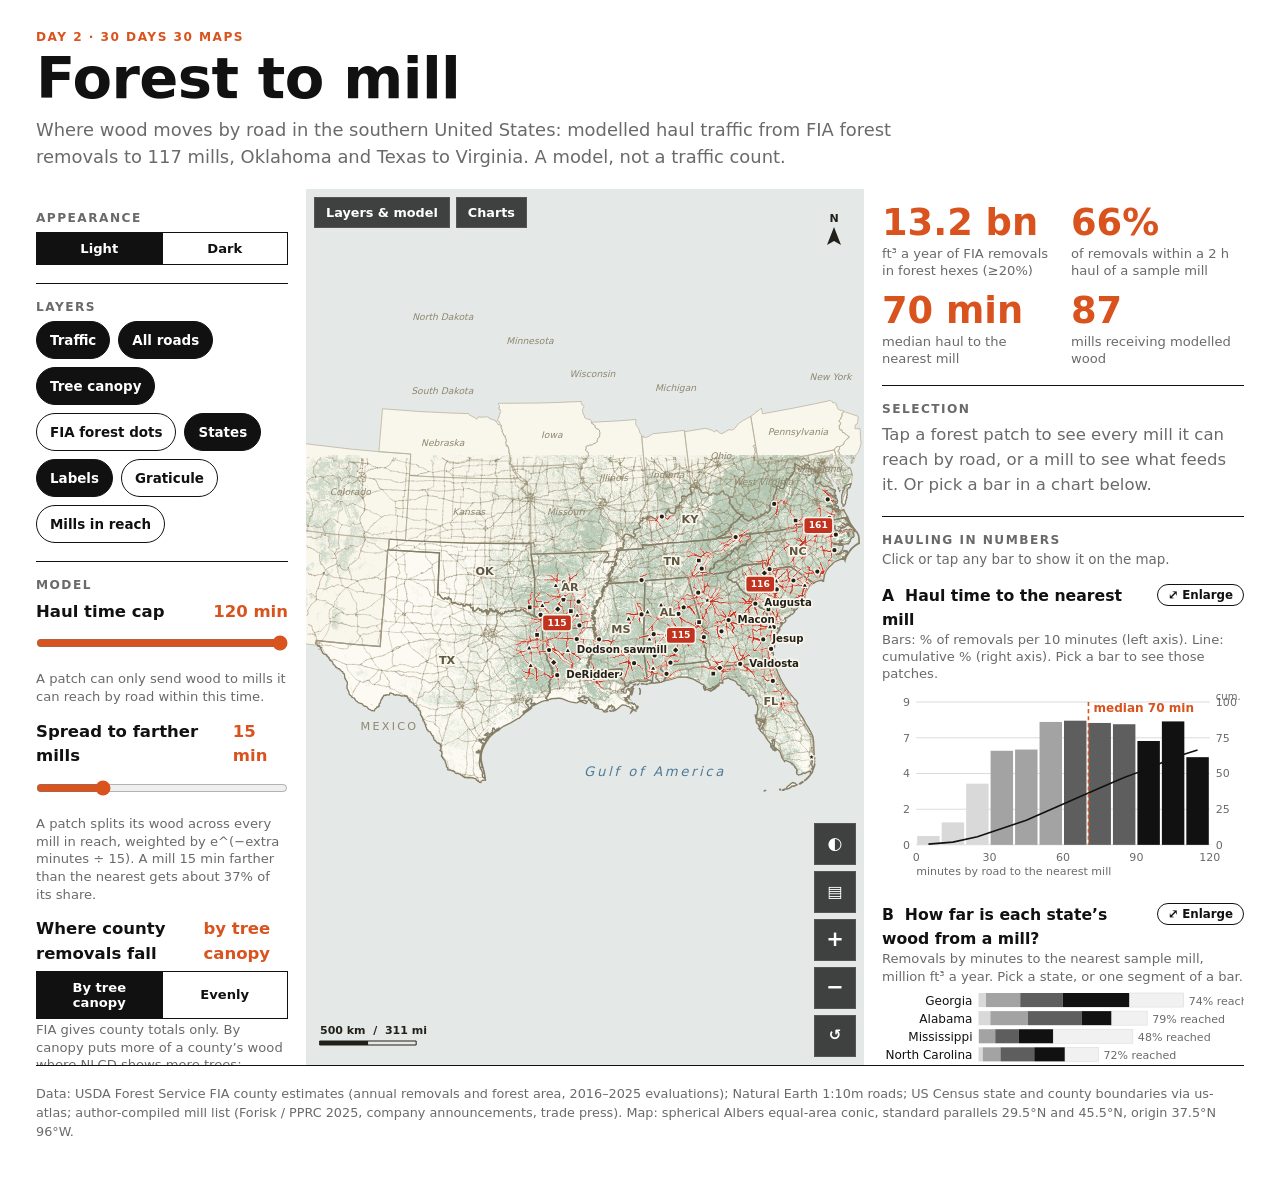
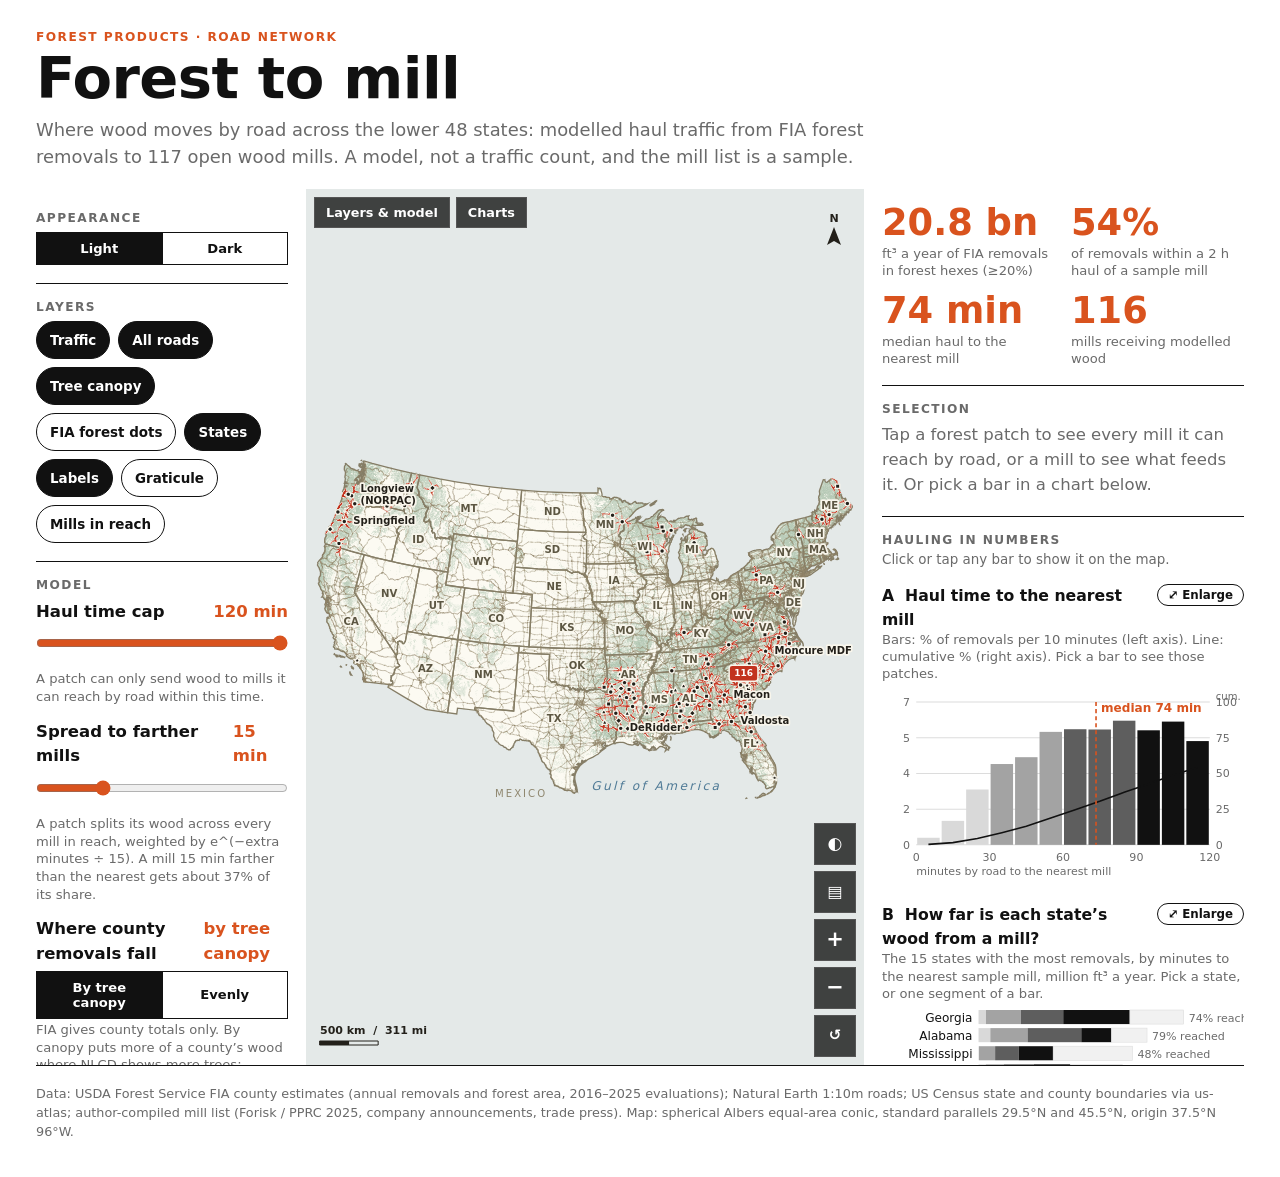
